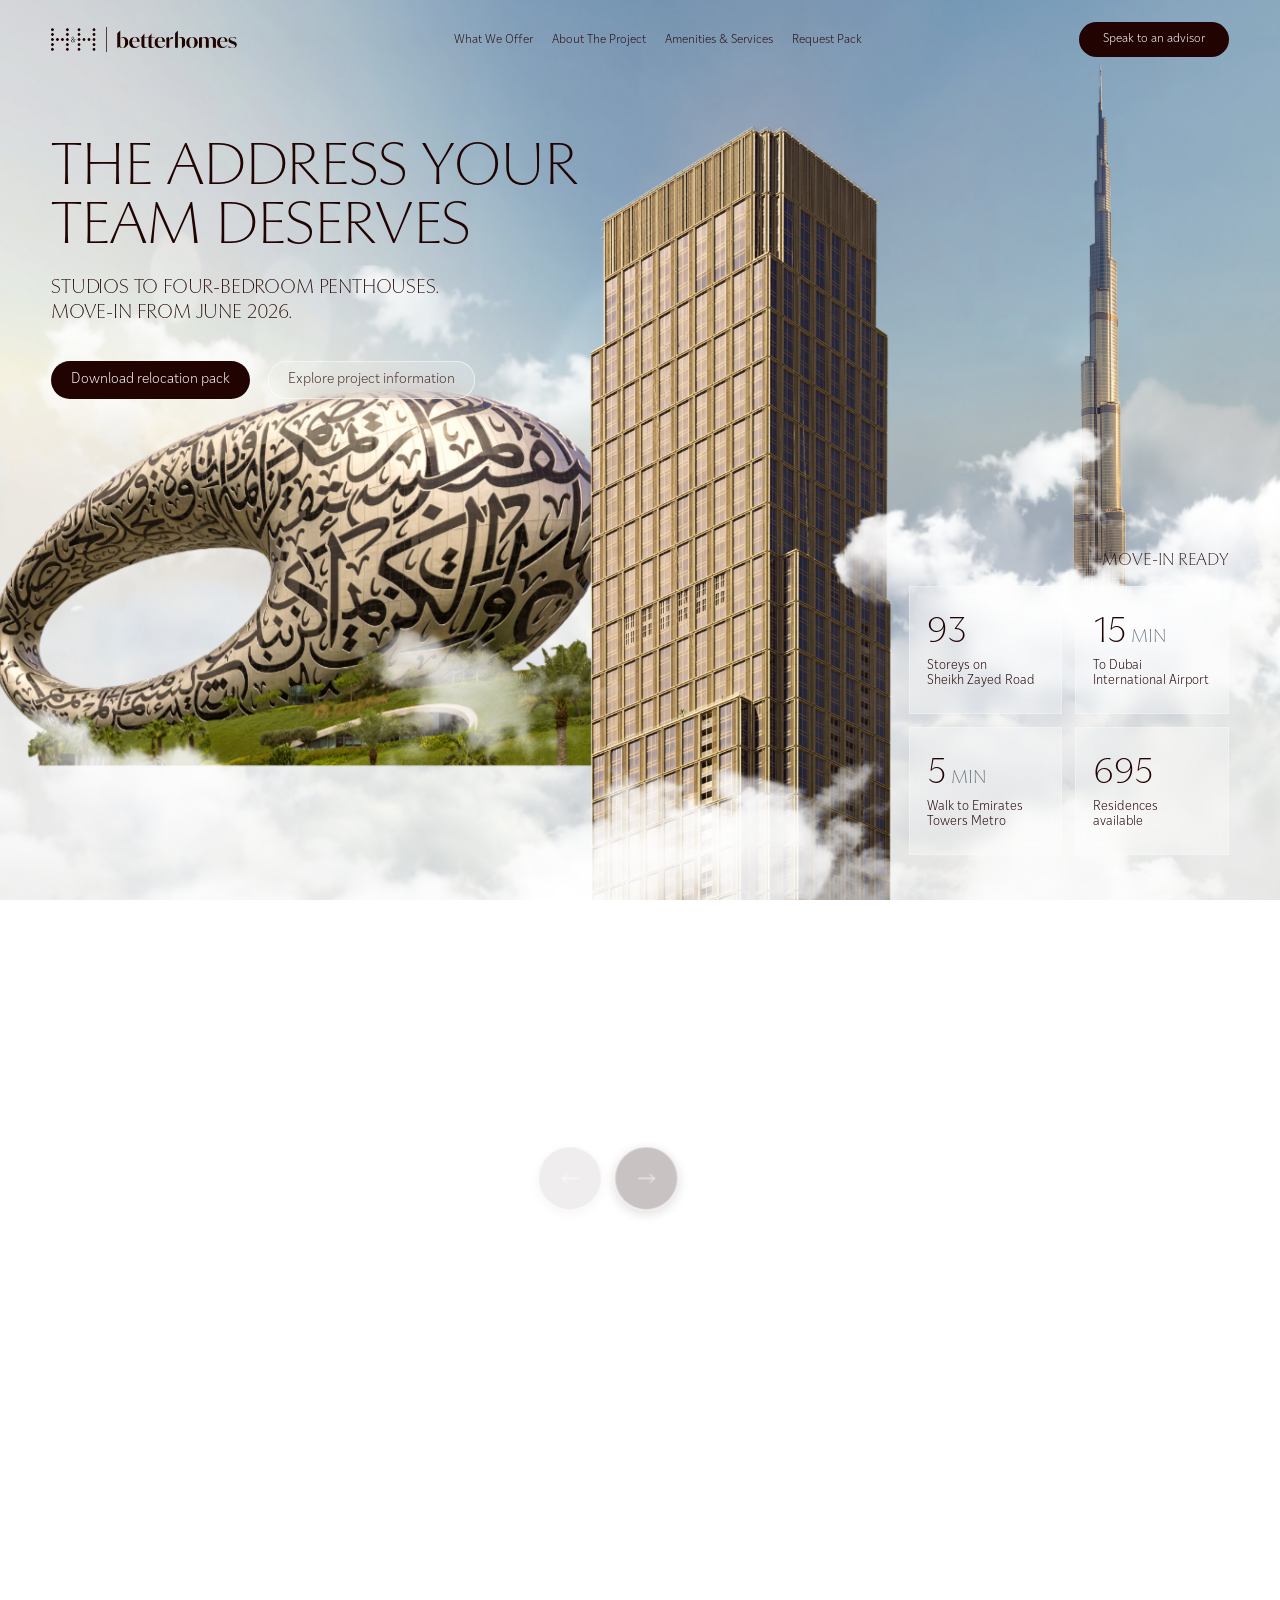
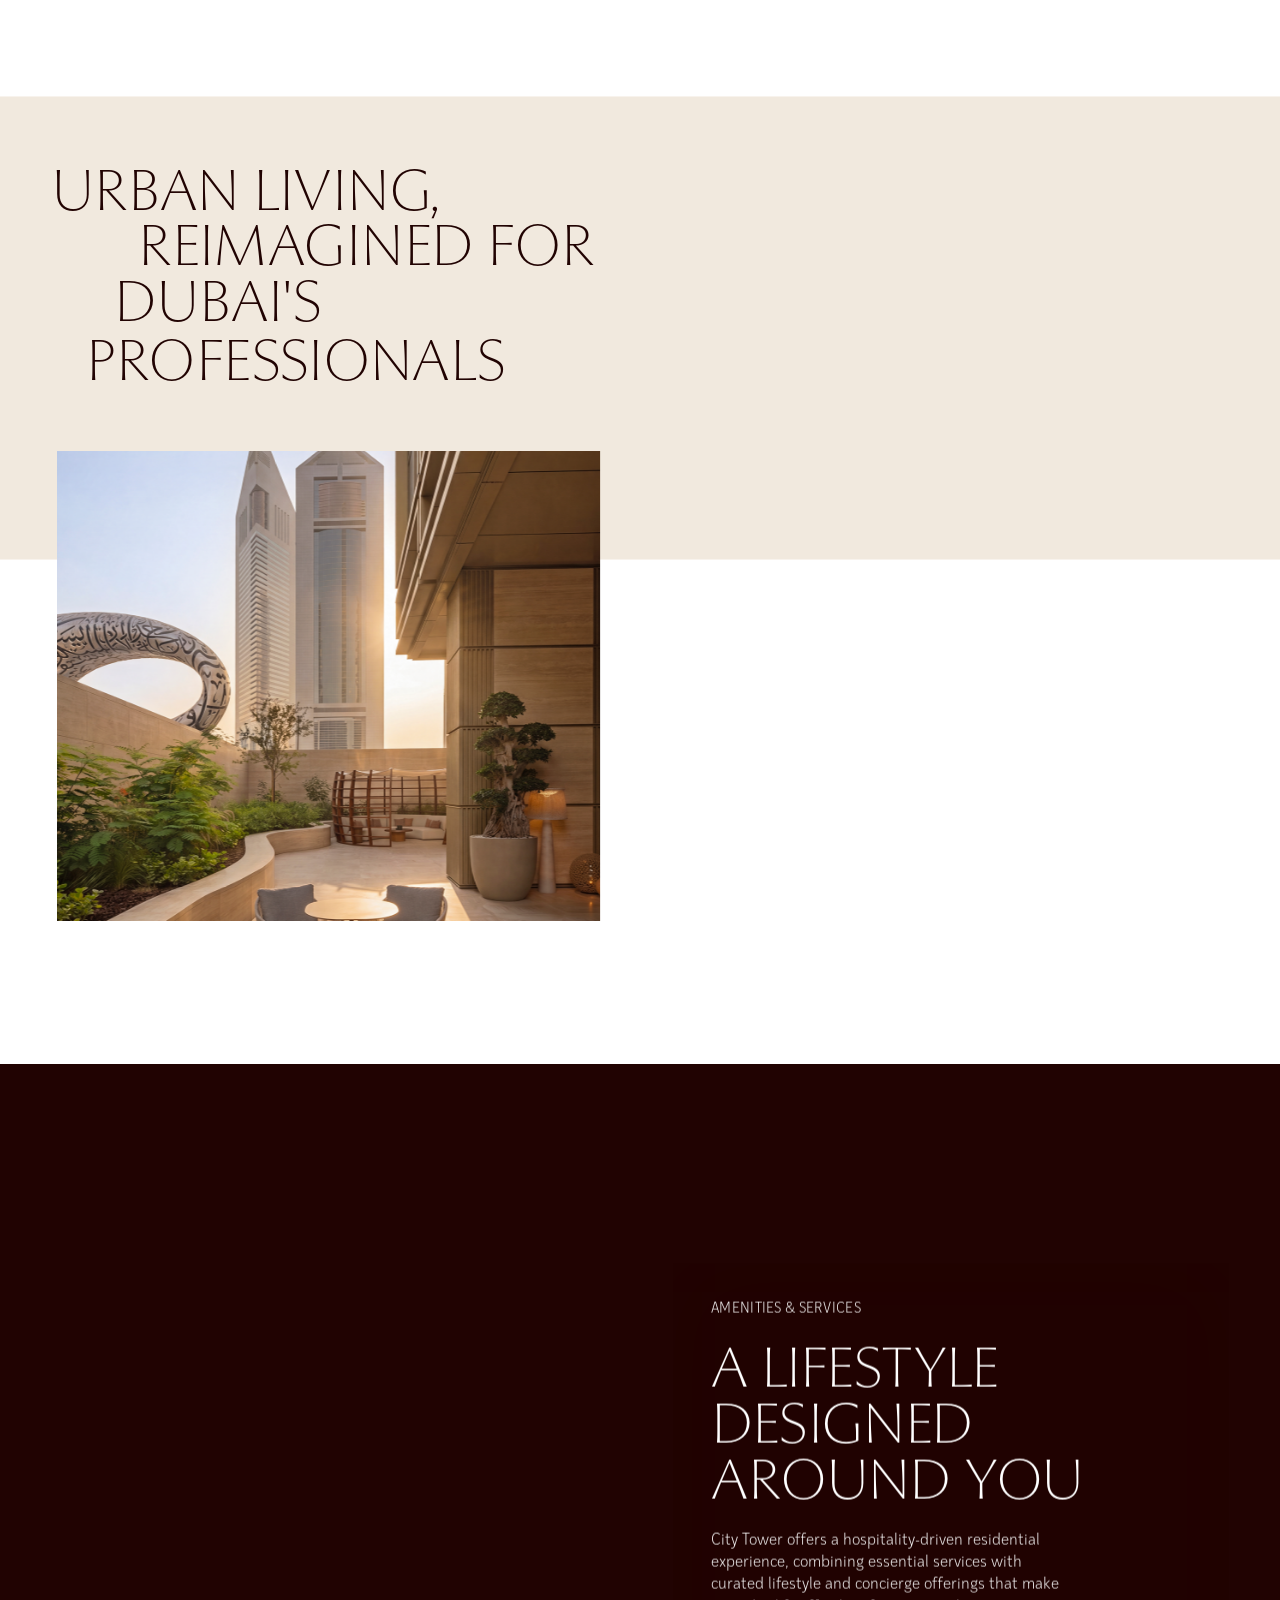
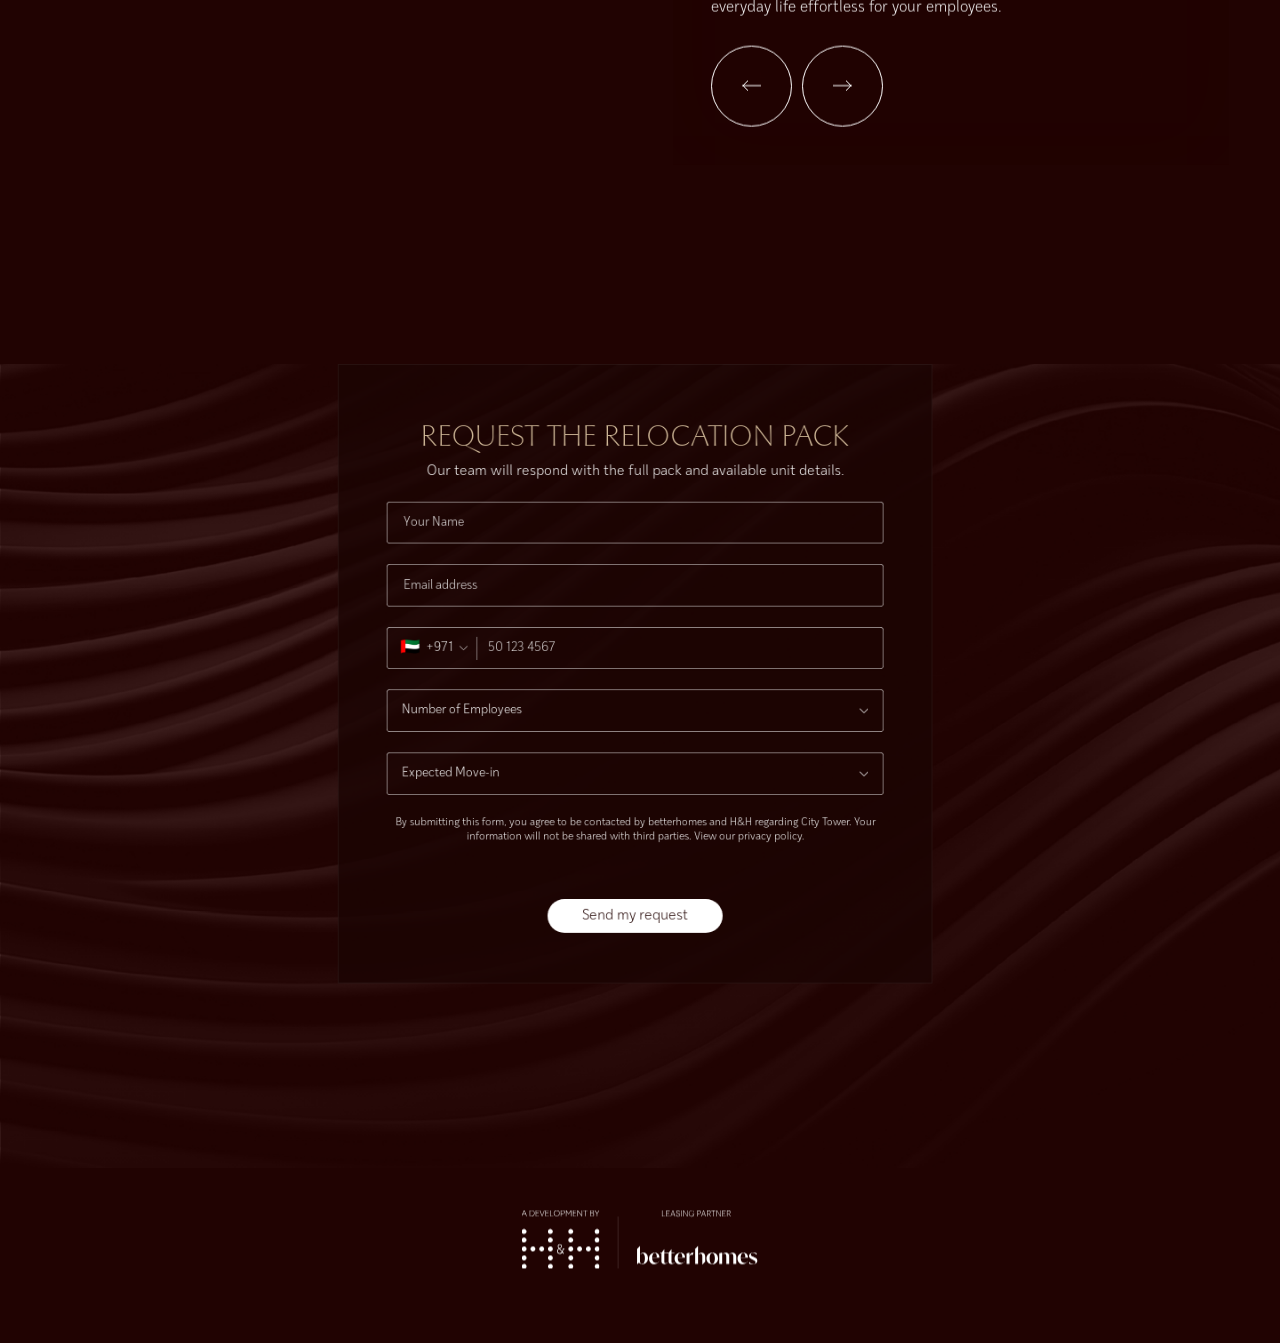
==== index.html @ 1ef10339 "Make lead form submission reliable (no-cors POST) + guaranteed thank-you The form worked locally but" ====
<!DOCTYPE html>
<html lang="en">
<head>
<meta charset="utf-8">
<meta name="viewport" content="width=device-width, initial-scale=1">
<title>City Tower — The Address Your Team Deserves | betterhomes</title>
<meta name="description" content="City Tower on Sheikh Zayed Road: studios to four-bedroom penthouses, move-in from June 2026. 93 storeys, 15 min to Dubai International Airport, 5 min walk to Emirates Towers Metro.">
<meta name="theme-color" content="#210302">
<link rel="icon" type="image/svg+xml" href="assets/logo-monogram.svg">
<link rel="apple-touch-icon" href="assets/betterhomes-logo.png">
<meta property="og:type" content="website">
<meta property="og:title" content="City Tower — The Address Your Team Deserves">
<meta property="og:description" content="Studios to four-bedroom penthouses on Sheikh Zayed Road. Move-in from June 2026.">
<meta property="og:image" content="assets/tower-a-new.png">
<meta name="twitter:card" content="summary_large_image">
<script>
/* Serve the runtime's React / ReactDOM / Babel from local vendored copies
   instead of unpkg.com, so the site is self-contained and never depends on a
   third-party CDN being reachable at load time. */
window.__resources = {
  "https://unpkg.com/react@18.3.1/umd/react.production.min.js": "vendor/react.production.min.js",
  "https://unpkg.com/react-dom@18.3.1/umd/react-dom.production.min.js": "vendor/react-dom.production.min.js",
  "https://unpkg.com/@babel/standalone@7.29.0/babel.min.js": "vendor/babel.min.js"
};
</script>
<script src="./support.js"></script>
</head>
<body>
<template id="__bundler_thumbnail" data-bg-color="#210302">
  <svg viewBox="0 0 1200 800" xmlns="http://www.w3.org/2000/svg">
    <rect width="1200" height="800" fill="#210302"/>
    <g transform="translate(600,360)" fill="none" stroke="#D4BD9C" stroke-width="10">
      <rect x="-120" y="-200" width="240" height="400" rx="6"/>
      <line x1="-120" y1="-120" x2="120" y2="-120"/>
      <line x1="-120" y1="-40" x2="120" y2="-40"/>
      <line x1="-120" y1="40" x2="120" y2="40"/>
      <line x1="-120" y1="120" x2="120" y2="120"/>
      <line x1="0" y1="-200" x2="0" y2="200"/>
    </g>
    <text x="600" y="640" text-anchor="middle" fill="#D4BD9C" font-family="Georgia, serif" font-size="58" letter-spacing="2">City Tower</text>
  </svg>
</template>
<x-dc>
<helmet>
<link rel="stylesheet" href="_ds/betterhomes-design-system-c80c9051-f518-4a8a-a48b-19d8fac363f9/colors_and_type.css">
<script src="image-slot.js"></script>
<style>
  @font-face { font-family: 'PP Museum'; src: url('assets/fonts/PPMuseum-Thin.otf') format('opentype'); font-weight: 100; font-style: normal; font-display: swap; }
  html, body { margin: 0; padding: 0; background: #ffffff; }
  /* Each section scales to fill the full viewport width — the fixed 1440px
     design frame stretches edge-to-edge on both sides (see fit()). */
  x-dc { display: block; }
  .cth-wrap { position: relative; width: 100%; height: 100vh; height: 100svh; min-height: 600px; overflow: hidden; background: #c4d2dc; }
  /* Pictorial scene: cover-fills the viewport — fit() sets translateX(-50%) scale(cover). */
  .cth-frame { position: absolute; left: 50%; top: 0; width: 1440px; height: 848px; transform-origin: center top; will-change: transform; }
  /* Viewport-anchored UI overlay — always fully visible at any window size. */
  .cth-ui { position: absolute; inset: 0; z-index: 5; pointer-events: none; }
  .cth-ui > * { pointer-events: auto; }
  .cth-ui .nav { position: absolute; top: 0; left: 0; width: 100%; box-sizing: border-box; padding: 22px clamp(20px,4vw,64px); display: flex; flex-direction: row; align-items: center; justify-content: space-between; gap: 24px; }
  .cth-ui .nav .nav-links { display: flex; flex-direction: row; align-items: center; gap: clamp(10px,1.5vw,24px); }
  .cth-copy { position: absolute; left: clamp(20px,4vw,64px); top: clamp(100px,15vh,150px); display: flex; flex-direction: column; max-width: min(600px,44vw); }
  .cth-copy .headline { position: relative; margin: 0; width: auto; font-family: 'PP Museum', var(--font-display); font-weight: 100; font-size: clamp(38px,4.6vw,64px); line-height: 1; letter-spacing: -0.01em; text-transform: uppercase; color: #210302; }
  .cth-copy .subhead { position: relative; margin: 22px 0 0; width: auto; max-width: 34ch; font-family: 'PP Museum', var(--font-display); font-weight: 400; font-size: clamp(15px,1.5vw,24px); line-height: 1.3; letter-spacing: -0.01em; text-transform: uppercase; color: #210302; }
  .cth-copy .cta-center { position: relative; margin-top: clamp(26px,4vh,44px); display: flex; flex-direction: row; align-items: center; gap: 18px; flex-wrap: wrap; }
  .cth-stats { position: absolute; right: clamp(20px,4vw,64px); bottom: clamp(24px,5vh,56px); display: flex; flex-direction: column; align-items: flex-end; gap: 18px; }
  .cth-stats .hero-stat-label { position: relative; left: auto; top: auto; width: auto; align-self: flex-end; text-align: right; font-family: 'PP Museum', var(--font-display); font-weight: 500; font-size: clamp(15px,1.3vw,20px); line-height: 1; color: #210302; }
  .cth-stats .hero-stats { position: relative; left: auto; top: auto; display: grid; grid-template-columns: repeat(2, clamp(128px,12vw,173px)); gap: clamp(10px,1vw,20px); z-index: 3; }
  .cth-stats .hero-stat { width: 100%; height: clamp(108px,10vw,136px); background: rgba(255,255,255,0.32); box-shadow: inset 0 0 0 1px rgba(255,255,255,0.26); display: flex; flex-direction: column; gap: 10px; padding: clamp(14px,1.4vw,22px); justify-content: center; align-items: flex-start; box-sizing: border-box; }
  .cth-stats .hero-stat .stat-num { font-family: 'PP Museum', var(--font-display); font-weight: 100; font-size: clamp(30px,2.8vw,40px); line-height: 1; color: #210302; }
  .cth-stats .hero-stat .stat-num small { font-size: 0.5em; }
  .cth-stats .hero-stat .stat-cap { font-family: var(--font-sans); font-weight: 300; font-size: clamp(12px,1vw,14px); line-height: 1.2; color: #210302; }
  /* Offer-card arrows — same circular style as the Amenities & Services slider. */
  .s10-cards-arrow { position: absolute; z-index: 5; border-radius: 50%; border: 1px solid rgba(255,255,255,0.9); background: rgba(33,3,2,0.24); backdrop-filter: blur(6px); display: flex; align-items: center; justify-content: center; cursor: pointer; padding: 0; box-shadow: 0 4px 14px rgba(0,0,0,0.14); transition: background .35s cubic-bezier(.22,1,.36,1), border-color .35s cubic-bezier(.22,1,.36,1), opacity .35s ease; }
  .s10-cards-arrow:hover { background: #210302; border-color: #210302; }
  .s10-cards-arrow svg { width: 19px; height: 12px; stroke: #ffffff; fill: none; stroke-width: 1; display: block; }
  /* On narrower screens the full horizontal menu would overflow — collapse the
     placeholder links, keeping the logo and primary CTA. */
  @media (max-width: 1100px) { .cth-ui .nav .nav-links { display: none; } }
  .cth-link { position: relative; font-family: var(--font-sans); font-weight: 400; font-size: 16px; line-height: 1.5; color: #210302; text-decoration: none; white-space: nowrap; opacity: 0.92; transition: opacity .25s cubic-bezier(.22,1,.36,1); }
  .cth-link:hover { opacity: 1; }
  .cth-btn { transition: opacity .25s cubic-bezier(.22,1,.36,1), transform .25s cubic-bezier(.22,1,.36,1); cursor: pointer; }
  .cth-btn:hover { opacity: .9; }
  .cth-btn:active { transform: scale(.98); }
  .headline-track { display: inline-flex; flex-wrap: nowrap; white-space: nowrap; will-change: transform; animation: cth-marquee 26s linear infinite; }
  @keyframes cth-marquee { from { transform: translateX(0); } to { transform: translateX(-50%); } }
  @media (prefers-reduced-motion: reduce) { .headline-track { animation: none; } }
  .s2-scroll { position: relative; width: 100%; background: #ffffff; }
  .s2-wrap { position: sticky; top: 0; width: 100%; overflow: hidden; background: #ffffff; }
  .s2-frame { position: absolute; top: 0; left: 0; width: 1440px; height: 788px; transform-origin: top left; }
  .s2-body span { will-change: opacity; }
  .s2-eyebrow { position: absolute; left: 64px; top: 119px; font-family: var(--font-sans); font-weight: 300; font-size: 14px; line-height: 1; letter-spacing: 0.04em; color: #210302; }
  .s2-h { position: absolute; font-family: 'PP Museum', var(--font-display); font-weight: 100; font-size: 64px; line-height: 64px; color: #210302; white-space: nowrap; }
  .s2-body { position: absolute; left: 64px; width: 445px; font-family: var(--font-sans); font-weight: 300; font-size: 16px; line-height: 1.5; color: #210302; }
  .s2-gallery { position: absolute; left: 843px; top: 0; width: 534px; will-change: transform; }
  .s2-shot { width: 534px; height: 357px; margin-bottom: 24px; background-size: cover; background-position: center; background-repeat: no-repeat; }
  .map-scroll { position: relative; width: 100%; background: #0d1b22; }
  .map-wrap { position: sticky; top: 0; width: 100%; overflow: hidden; background: #0d1b22; }
  .map-frame { position: absolute; top: 0; left: 0; width: 1440px; height: 848px; transform-origin: top left; }
  .map-zoom { position: absolute; inset: 0; transform-origin: 46% 52%; will-change: transform; background: url(assets/map3t.png) 50% 50% / cover no-repeat, #0d1b22; }
  .map-cloud { position: absolute; will-change: transform, opacity; background-repeat: no-repeat; background-size: cover; pointer-events: none; mix-blend-mode: hard-light; }
  .map-cloud-b { left: -620px; top: 520px; width: 1340px; height: 510px; background-image: url(assets/map-cloudb.png); }
  .map-cloud-t { left: 880px; top: -240px; width: 1274px; height: 716px; background-image: url(assets/cloud1b.png); }
  .map-pin { position: absolute; transform: translate(-50%,-50%) scale(var(--inv,1)); }
  .map-pin .pop { position: absolute; left: 0; top: 0; transform-origin: 0 0; transform: scale(0.6); opacity: 0; will-change: transform, opacity; }
  .map-pin .pinimg { position: absolute; left: -26px; top: -26px; width: 52px; height: 52px; display: block; }
  .map-pin .plabel { position: absolute; top: -19px; height: 38px; display: flex; align-items: center; white-space: nowrap; background: #fff; border-radius: 22px; padding: 0 16px; box-shadow: 0 4px 8px rgba(0,0,0,.18); }
  .map-pin .plabel img { height: 16px; display: block; }
  .map-pin.lbl-right .plabel { left: 22px; }
  .map-pin.lbl-left  .plabel { right: 22px; flex-direction: row-reverse; }
  .map-ctr { position: absolute; transform: translate(-50%,-50%) scale(var(--inv,1)); }
  .map-ctr .pop { position: absolute; left: 0; top: 0; transform-origin: 0 0; transform: scale(0.6); opacity: 0; will-change: transform, opacity; }
  .map-ctr .pinimg { position: absolute; left: -30px; top: -30px; width: 60px; height: 60px; display: block; }
  .map-ctr .plabel { position: absolute; top: -19px; left: 26px; height: 38px; display: flex; align-items: center; white-space: nowrap; background: #fff; border-radius: 22px; padding: 0 16px; box-shadow: 0 4px 8px rgba(0,0,0,.18); }
  .map-ctr .plabel img { height: 16px; display: block; }
  .map-head { position: absolute; left: 64px; top: 64px; z-index: 6; will-change: opacity, transform; }
  .map-head small { display: block; font-family: var(--font-sans); font-weight: 300; font-size: 13px; letter-spacing: 0.18em; text-transform: uppercase; color: rgba(255,255,255,0.75); margin-bottom: 14px; }
  .map-head h2 { margin: 0; font-family: 'PP Museum', var(--font-display); font-weight: 100; font-size: 56px; line-height: 1; color: #ffffff; }
  /* ---- Section 6: Space to live, work and grow ---- */
  .s6-scroll { position: relative; width: 100%; background: #ffffff; }
  .s6-frame { position: absolute; top: 0; left: 0; width: 1440px; height: 1450px; transform-origin: top left; }
  .s6-band { position: absolute; left: 0; top: 0; width: 1440px; height: 453px; background: var(--bh-mist, #EDE8E4); }
  .s6-fade { will-change: transform, opacity; }
  .s6-par { will-change: transform; }
  .s6-h1 { position: absolute; left: 64px; top: 88px; width: 720px; height: 192px; font-family: 'PP Museum', var(--font-display); font-weight: 100; font-size: 64px; line-height: 64px; letter-spacing: -0.01em; text-transform: uppercase; color: #210302; margin: 0; }
  .s6-h1 .ln { position: absolute; left: 0; top: 0; white-space: nowrap; }
  .s6-h1 .ln2 { left: 230px; top: 64px; }
  .s6-h1 .ln3 { left: 160px; top: 128px; }
  .s6-disc { position: absolute; left: 253px; top: 178px; width: 340px; height: 281px; background: url(assets/deco-disc.png) center / contain no-repeat; }
  .s6-photo { position: absolute; overflow: hidden; border-radius: 0; background: rgba(212,189,156,0.20); }
  .s6-photo image-slot { position: absolute; left: 0; top: -12%; width: 100%; height: 124%; display: block; }
  .s6-photo-l { left: 64px; top: 393px; width: 529px; height: 628px; }
  .s6-photo-r { left: 732px; top: 761px; width: 644px; height: 600px; }
  .s6-body { position: absolute; left: 193px; top: 1053px; width: 405px; font-family: var(--font-sans); font-weight: 300; font-size: 16px; line-height: 1.5; color: #210302; margin: 0; }
  .s6-intro { position: absolute; left: 732px; top: 227px; width: 430px; font-family: var(--font-sans); font-weight: 300; font-size: 16px; line-height: 1.5; color: #210302; margin: 0; }
  .s6-units-h { position: absolute; left: 732px; top: 348px; font-family: 'PP Museum', var(--font-display); font-weight: 100; font-size: 20px; letter-spacing: 0.04em; text-transform: uppercase; color: #210302; margin: 0; }
  .s6-table { position: absolute; left: 732px; top: 415px; width: 644px; display: flex; flex-direction: column; }
  .s6-row { display: flex; flex-direction: row; justify-content: space-between; align-items: center; padding: 18px 0; border-top: 1px solid rgba(33,3,2,0.18); font-family: var(--font-sans); font-size: 16px; color: #210302; }
  .s6-row:last-child { border-bottom: 1px solid rgba(33,3,2,0.18); }
  .s6-row .k { font-weight: 300; }
  .s6-row .v { font-weight: 400; }
  .s6-seal { position: absolute; left: 646px; top: 1166px; width: 149px; height: 149px; }
  .s6-seal .disc { position: absolute; inset: 0; border-radius: 50%; background: var(--bh-sand, #D4BD9C); box-shadow: 0 4px 4px rgba(0,0,0,0.06); }
  .s6-seal .ring { position: absolute; inset: 0; animation: s6-spin 26s linear infinite; }
  .s6-seal .ring svg { width: 100%; height: 100%; display: block; }
  .s6-seal .ring text { font-family: var(--font-sans); font-weight: 400; font-size: 8.2px; letter-spacing: 1.3px; fill: #210302; text-transform: uppercase; }
  .s6-seal .word { position: absolute; left: 50%; top: 50%; width: 69px; height: 30px; transform: translate(-50%,-50%); background: #210302; -webkit-mask: url(assets/city-tower-wordmark.svg) center / contain no-repeat; mask: url(assets/city-tower-wordmark.svg) center / contain no-repeat; }
  @keyframes s6-spin { from { transform: rotate(0); } to { transform: rotate(360deg); } }
  @media (prefers-reduced-motion: reduce) { .s6-seal .ring { animation: none; } }
  .s6-cube { position: absolute; left: 974px; top: 1195px; width: 269px; height: 255px; background: url(assets/deco-cube.png) center / contain no-repeat; }
  /* ---- Section 7: full-bleed residence band ---- */
  .s7-scroll { position: relative; width: 100%; background: #ffffff; }
  .s7-frame { position: absolute; top: 0; left: 0; width: 1440px; height: 1034px; transform-origin: top left; }
  .s7-band { position: absolute; left: 0; top: 122px; width: 1440px; height: 779px; overflow: hidden; }
  .s7-img { position: absolute; left: 0; top: 0; width: 100%; height: 100%; background: url(assets/s7-photo3t.png) center / cover no-repeat; }
  .s7-overlay { position: absolute; left: 0; top: 122px; width: 1440px; height: 779px; background: linear-gradient(123.314deg, rgba(0,0,0,0) -6.17%, rgba(0,0,0,0.05) 92.28%); backdrop-filter: blur(2px); pointer-events: none; }
  .s7-seal { top: 3px; }
  .s7-cube { position: absolute; left: 974px; top: 776px; width: 269px; height: 255px; background: url(assets/deco-cube.png) center / contain no-repeat; }
  /* ---- Section 10: What we offer your company ---- */
  .s10-scroll { position: relative; width: 100%; background: #ffffff; }
  .s10-frame { position: absolute; top: 0; left: 0; width: 1440px; height: 1600px; transform-origin: top left; }
  .s10-eyebrow { position: absolute; left: 64px; top: 64px; font-family: var(--font-sans); font-weight: 500; font-size: 13px; letter-spacing: 0.14em; text-transform: uppercase; color: #210302; }
  .s10-h1 { position: absolute; left: 64px; top: 94px; width: 900px; font-family: 'PP Museum', var(--font-display); font-weight: 100; font-size: 64px; line-height: 64px; letter-spacing: -0.01em; text-transform: uppercase; color: #210302; margin: 0; }
  .s10-h1 .l2 { display: block; padding-left: 150px; }
  .s10-body { position: absolute; left: 64px; top: 292px; width: 440px; font-family: var(--font-sans); font-weight: 300; font-size: 16px; line-height: 1.5; color: #210302; margin: 0; }
  .s10-corp-row { position: absolute; left: 64px; top: 404px; width: 728px; display: flex; flex-direction: row; flex-wrap: wrap; gap: 16px; }
  .s10-corp-card { position: relative; width: 232px; height: 362px; flex-shrink: 0; overflow: hidden; background: rgba(212,189,156,0.2); }
  .s10-corp-card img { position: absolute; inset: 0; width: 100%; height: 100%; object-fit: cover; display: block; }
  .s10-corp-panel { position: absolute; left: 0; right: 0; bottom: 0; background: rgba(33,3,2,0.28); backdrop-filter: blur(24px); box-sizing: border-box; padding: 16px; display: flex; flex-direction: column; gap: 8px; }
  .s10-corp-num { font-family: 'PP Museum', var(--font-display); font-weight: 300; font-size: 28px; line-height: 1; color: #D4BD9C; margin: 0; }
  .s10-corp-title { font-family: var(--font-sans); font-weight: 600; font-size: 14px; letter-spacing: 0.01em; text-transform: uppercase; color: #ffffff; line-height: 1.25; margin: 0; }
  .s10-corp-desc { font-family: var(--font-sans); font-weight: 300; font-size: 12px; line-height: 1.4; color: rgba(255,255,255,0.85); margin: 0; }
  .s10-offer { position: absolute; left: 792px; top: 64px; width: 580px; height: 1041px; overflow: hidden; background: #210302; box-sizing: border-box; padding: 40px; display: flex; flex-direction: column; gap: 16px; }
  .s10-offer-eyebrow { font-family: var(--font-sans); font-weight: 500; font-size: 14px; letter-spacing: 0.06em; text-transform: uppercase; color: #D4BD9C; margin: 0; }
  .s10-offer-h2 { font-family: 'PP Museum', var(--font-display); font-weight: 100; font-size: 32px; line-height: 36px; color: #ffffff; margin: 0; max-width: 460px; }
  .s10-offer-p { font-family: var(--font-sans); font-weight: 300; font-size: 16px; line-height: 1.5; color: rgba(255,255,255,0.9); margin: 0; max-width: 460px; }
  .s10-gold { background: #D4BD9C; border-radius: 11px; padding: 22px; display: flex; flex-direction: column; align-items: center; justify-content: center; gap: 8px; text-align: center; }
  .s10-gold .lbl { font-family: var(--font-sans); font-weight: 500; font-size: 14px; letter-spacing: 0.06em; text-transform: uppercase; color: #210302; margin: 0; }
  .s10-gold .big { font-family: 'PP Museum', var(--font-display); font-weight: 100; font-size: 32px; line-height: 36px; color: #210302; margin: 0; }
  .s10-gold .desc { font-family: var(--font-sans); font-weight: 400; font-size: 14px; color: #210302; margin: 0; }
  .s10-features { display: grid; grid-template-columns: minmax(0,1fr) minmax(0,1fr); gap: 14px; }
  .s10-feature { display: flex; flex-direction: row; align-items: flex-start; gap: 10px; min-width: 0; }
  .s10-feature .dot { flex-shrink: 0; width: 26px; height: 26px; border-radius: 50%; border: 1px solid #D4BD9C; display: flex; align-items: center; justify-content: center; margin-top: 1px; }
  .s10-feature .dot svg { width: 11px; height: 8px; }
  .s10-feature p { font-family: var(--font-sans); font-weight: 300; font-size: 14px; line-height: 1.4; color: rgba(255,255,255,0.92); margin: 0; }
  .s10-cta { align-self: flex-start; margin-top: 4px; border-radius: 33px; background: #ffffff; padding: 12px 24px; font-family: var(--font-sans); font-weight: 400; font-size: 16px; color: #210302; cursor: pointer; transition: opacity .25s cubic-bezier(.22,1,.36,1), transform .25s cubic-bezier(.22,1,.36,1); }
  .s10-cta:hover { opacity: .88; }
  .s10-cta:active { transform: scale(.98); }
  .s10-hl-toggle { position: absolute; left: 64px; display: flex; align-items: center; gap: 8px; background: none; border: none; padding: 0; cursor: pointer; font-family: var(--font-sans); font-weight: 400; font-size: 13px; letter-spacing: 0.06em; text-transform: uppercase; color: rgba(33,3,2,0.55); transition: color .25s ease; }
  .s10-hl-toggle:hover { color: #210302; }
  .s10-hl-toggle svg { width: 12px; height: 12px; transition: transform .25s ease; }
  .s10-hl-toggle.is-hidden svg { transform: rotate(-90deg); }
  .s10-hl-row { position: absolute; left: 64px; width: 1312px; display: flex; flex-direction: row; gap: 24px; overflow: hidden; transition: opacity .35s cubic-bezier(.22,1,.36,1), max-height .35s cubic-bezier(.22,1,.36,1), margin-top .35s cubic-bezier(.22,1,.36,1); }
  .s10-hl-card { position: relative; width: 243px; height: 362px; flex-shrink: 0; overflow: hidden; background: rgba(212,189,156,0.2); }
  .s10-hl-card img { position: absolute; inset: 0; width: 100%; height: 100%; object-fit: cover; display: block; }
  .s10-hl-panel { position: absolute; left: 0; right: 0; bottom: 0; background: rgba(33,3,2,0.28); backdrop-filter: blur(24px); box-sizing: border-box; padding: 16px; display: flex; flex-direction: column; gap: 6px; }
  .s10-hl-num { font-family: 'PP Museum', var(--font-display); font-weight: 300; font-size: 28px; line-height: 1; color: #D4BD9C; margin: 0; }
  .s10-hl-title { font-family: var(--font-sans); font-weight: 600; font-size: 14px; letter-spacing: 0.01em; text-transform: uppercase; color: #ffffff; line-height: 1.25; margin: 0; }
  .s10-hl-desc { font-family: var(--font-sans); font-weight: 300; font-size: 12px; line-height: 1.4; color: rgba(255,255,255,0.85); margin: 0; }
  .s10-elig { display: grid; grid-template-columns: minmax(0,1fr) minmax(0,1fr); gap: 12px; margin-top: 4px; }
  .s10-elig-card { background: rgba(255,255,255,0.01); backdrop-filter: blur(11px); box-shadow: inset 0 0 0 0.5px rgba(255,255,255,0.11); display: flex; flex-direction: column; gap: 11px; padding: 22px; align-items: flex-start; box-sizing: border-box; }
  .s10-elig-icon { width: 22px; height: auto; display: block; }
  .s10-elig-bars { display: flex; flex-direction: row; align-items: flex-end; gap: 2.2px; height: 20px; }
  .s10-elig-bars span { display: block; width: 1.4px; height: 100%; background: #ffffff; box-shadow: inset 0 0 0 0.35px #ffffff, 0 0 0 0.35px #ffffff; }
  .s10-elig-card p { font-family: var(--font-sans); font-weight: 300; font-size: 14px; line-height: 1; color: #ffffff; margin: 0; }
  .s10-hint { position: absolute; left: 64px; top: 1135px; font-family: var(--font-sans); font-weight: 300; font-size: 12px; letter-spacing: 0.1em; text-transform: uppercase; color: rgba(33,3,2,0.45); display: flex; align-items: center; gap: 8px; }
  .s10-hint svg { width: 26px; height: 10px; }
  .s10-track { position: absolute; left: 0; top: 1175px; width: 1440px; height: 500px; overflow-x: auto; overflow-y: hidden; -webkit-overflow-scrolling: touch; scrollbar-width: none; cursor: grab; scroll-snap-type: x proximity; }
  .s10-track::-webkit-scrollbar { display: none; }
  .s10-track.dragging { cursor: grabbing; scroll-snap-type: none; }
  .s10-row { display: flex; flex-direction: row; align-items: flex-start; gap: 28px; padding: 0 64px; width: max-content; }
  .s10-card { position: relative; width: 440px; height: 500px; flex-shrink: 0; overflow: hidden; background: rgba(212,189,156,0.2); scroll-snap-align: start; }
  .s10-card img { position: absolute; inset: 0; width: 100%; height: 100%; object-fit: cover; display: block; }
  .s10-card-panel { position: absolute; left: 0; right: 0; bottom: 0; background: rgba(33,3,2,0.28); backdrop-filter: blur(28px); box-sizing: border-box; padding: 26px 26px 28px; display: flex; flex-direction: column; gap: 10px; }
  .s10-card-num { font-family: 'PP Museum', var(--font-display); font-weight: 300; font-size: 40px; line-height: 1; color: #D4BD9C; margin: 0; }
  .s10-card-title { font-family: var(--font-sans); font-weight: 600; font-size: 18px; letter-spacing: 0.01em; text-transform: uppercase; color: #ffffff; line-height: 1.25; margin: 0; }
  .s10-card-desc { font-family: var(--font-sans); font-weight: 300; font-size: 14px; line-height: 1.4; color: rgba(255,255,255,0.85); margin: 0; }
  /* ---- Section 8b: Amenities & Services slider ---- */
  .s8b-scroll { position: relative; width: 100%; height: 100vh; height: 100svh; min-height: 560px; overflow: hidden; background: #210302; }
  /* Amenities scene: photo slides cover-fill the viewport (fit() sets translate(-50%,-50%) scale(cover)). */
  .s8b-frame { position: absolute; left: 50%; top: 50%; width: 1440px; height: 800px; transform-origin: center center; overflow: hidden; background: #210302; }
  /* Panel + copy sit in a viewport-anchored overlay so they stay native size and fully visible. */
  .s8b-ui { position: absolute; inset: 0; z-index: 3; pointer-events: none; }
  .s8b-ui > * { pointer-events: auto; }
  .s8b-slide { position: absolute; inset: 0; opacity: 1; clip-path: inset(0 100% 0 0); transition: clip-path 1s cubic-bezier(.65,0,.35,1); background-size: cover; background-position: center; background-repeat: no-repeat; z-index: 1; }
  .s8b-slide.active { clip-path: inset(0 0 0 0); z-index: 2; }
  .s8b-slide.was-active { clip-path: inset(0 0 0 0); z-index: 1; }
  .s8b-slide::after { content: ''; position: absolute; inset: 0; background: linear-gradient(0deg, rgba(33,3,2,0.35), rgba(33,3,2,0.35)); }
  .s8b-panel { position: absolute; right: clamp(16px,4vw,64px); top: 50%; transform: translateY(-50%); width: min(556px,48vw); box-sizing: border-box; padding: clamp(28px,3vw,40px); background: rgba(33,3,2,0.25); backdrop-filter: blur(44px); display: flex; flex-direction: column; align-items: flex-start; }
  .s8b-content { position: static; display: flex; flex-direction: column; align-items: flex-start; width: 100%; }
  .s8b-eyebrow { position: static; width: auto; height: auto; font-family: var(--font-sans); font-weight: 300; font-size: 14px; line-height: 1; color: #ffffff; margin: 0 0 22px; letter-spacing: 0.02em; text-transform: uppercase; }
  .s8b-heading { position: static; width: auto; height: auto; margin: 0; font-family: 'PP Museum', var(--font-display); font-weight: 100; font-size: clamp(38px,4.4vw,64px); line-height: 1; text-transform: uppercase; color: #ffffff; transition: opacity .5s ease, transform .5s cubic-bezier(.22,1,.36,1); }
  .s8b-body { position: static; width: auto; max-width: 360px; margin: 22px 0 0; font-family: var(--font-sans); font-weight: 300; font-size: clamp(15px,1.2vw,16px); line-height: 1.45; color: #ffffff; transition: opacity .5s ease, transform .5s cubic-bezier(.22,1,.36,1); }
  .s8b-nav { position: static; margin: clamp(24px,3vh,34px) 0 0; display: flex; flex-direction: row; gap: 10px; }
  .s8b-arrow { width: 81px; height: 81px; border-radius: 50%; border: 1px solid #ffffff; background: transparent; display: flex; align-items: center; justify-content: center; cursor: pointer; transition: background .35s cubic-bezier(.22,1,.36,1), border-color .35s cubic-bezier(.22,1,.36,1), opacity .35s cubic-bezier(.22,1,.36,1); }
  .s8b-arrow:hover { background: #210302; border-color: #210302; opacity: 1; }
  .s8b-arrow svg { width: 19px; height: 12px; stroke: #ffffff; fill: none; stroke-width: 1; }
  .s10-card-desc { font-family: var(--font-sans); font-weight: 300; font-size: 14px; line-height: 1.4; color: rgba(255,255,255,0.85); margin: 0; }
  /* ---- Section 9: Backed by experience, designed for living ---- */
  .s9-scroll { position: relative; width: 100%; background: #210302; }
  .s9-frame { position: absolute; top: 0; left: 0; width: 1440px; height: 1101px; transform-origin: top left; overflow: hidden; background: #210302; }
  .s9-bg { position: absolute; left: -40px; top: -40px; width: 1520px; height: 1181px; background: url(assets/s9-bg-wave.png) center / cover no-repeat; }
  .s9-scrim { position: absolute; inset: 0; background: linear-gradient(180deg, rgba(33,3,2,0.55) 0%, rgba(33,3,2,0.25) 32%, rgba(33,3,2,0.45) 70%, rgba(33,3,2,0.92) 100%); }
  .s9-head { position: absolute; left: 163px; top: 84px; }
  .s9-head .ln { display: block; font-family: 'PP Museum', var(--font-display); font-weight: 100; font-size: 64px; line-height: 70px; color: #D4BD9C; }
  .s9-head .ln2 { padding-left: 150px; }
  .s9-head .ln3 { padding-left: 0; }
  .s9-head .ln4 { padding-left: 250px; }
  .s9-photo-l { position: absolute; left: 64px; top: 241px; width: 318px; height: 398px; overflow: hidden; background: url(assets/s9-photo-l2.png) center / cover no-repeat; }
  .s9-photo-r { position: absolute; left: 732px; top: 366px; width: 644px; height: 430px; overflow: hidden; background: url(assets/s9-photo-r2.png) center / cover no-repeat; }
  .s9-body { position: absolute; left: 163px; top: 683px; width: 420px; display: flex; flex-direction: column; gap: 18px; }
  .s9-body p { margin: 0; font-family: var(--font-sans); font-weight: 300; font-size: 16px; line-height: 1.45; color: #ffffff; }
  .s9-right { position: absolute; left: 732px; top: 241px; width: 416px; display: flex; flex-direction: column; gap: 13px; }
  .s9-right p { margin: 0; font-family: var(--font-sans); font-weight: 300; font-size: 16px; line-height: 1.45; color: #ffffff; }
  .s9-cube { position: absolute; left: 992px; top: 720px; width: 221px; height: 210px; background: url(assets/deco-cube.png) center / contain no-repeat; }
  .s9-form { position: absolute; left: 386px; top: 202px; width: 669px; height: 697px; box-sizing: border-box; background: rgba(28,4,3,0.82); box-shadow: inset 0 0 0 1px rgba(255,255,255,0.06); display: flex; flex-direction: column; gap: 23px; padding: 55px; justify-content: center; align-items: center; z-index: 5; }
  .s9-form-head { display: flex; flex-direction: column; gap: 11px; align-items: center; align-self: stretch; }
  .s9-form-title { font-family: 'PP Museum', var(--font-display); font-weight: 100; font-size: 32px; text-align: center; color: #D4BD9C; margin: 0; }
  .s9-form-sub { font-family: var(--font-sans); font-weight: 300; font-size: 16px; text-align: center; line-height: 1.3; color: #ffffff; margin: 0; align-self: stretch; }
  .s9-input { position: relative; align-self: stretch; height: 47.59px; border-radius: 4px; box-shadow: inset 0 0 0 0.5px #ffffff, 0px 1px 2px rgba(0,0,0,0.05); background: transparent; }
  .s9-input input, .s9-input select { position: absolute; left: 17px; top: 0; width: calc(100% - 34px); height: 100%; background: transparent; border: none; outline: none; font-family: var(--font-sans-ui, Poppins, var(--font-sans)); font-weight: 300; font-size: 14px; color: #ffffff; }
  .s9-input input::placeholder { color: rgba(255,255,255,0.9); }
  .s9-input select { appearance: none; color: #ffffff; }
  .s9-input select option { color: #210302; }
  .s9-input .chev { position: absolute; right: 17px; top: 50%; width: 10px; height: 6px; transform: translateY(-50%); pointer-events: none; }
  .s9-form-disclaimer { font-family: var(--font-sans); font-weight: 400; font-size: 12px; text-align: center; line-height: 1.4; color: #ffffff; margin: 0; }
  .s9-form-submit { width: 197px; height: 38px; border-radius: 55px; background: #ffffff; border: none; cursor: pointer; font-family: var(--font-sans); font-weight: 400; font-size: 16px; color: #210302; transition: opacity .25s ease; }
  .s9-form-submit:hover { opacity: .88; }
  .hero-stat { transition: background .35s cubic-bezier(.22,1,.36,1), box-shadow .35s cubic-bezier(.22,1,.36,1); backdrop-filter: blur(8px); }
  .hero-stat:hover { background: rgba(255,255,255,1) !important; }
  .s9-bar { position: absolute; left: 0; top: 905px; width: 1440px; height: 196px; background: #210302; }
  .s9-footer { position: absolute; left: 0; top: 952px; width: 1440px; display: flex; flex-direction: row; align-items: center; justify-content: center; }
  .s9-footer-img { width: 620px; height: auto; display: block; }
  .s9-fcol { display: flex; flex-direction: column; align-items: center; gap: 12px; }
  .s9-flabel { font-family: var(--font-sans); font-weight: 300; font-size: 11px; letter-spacing: 0.14em; text-transform: uppercase; color: rgba(255,255,255,0.7); }
  .s9-hh { font-family: var(--font-sans); font-weight: 600; font-size: 26px; letter-spacing: 0.04em; color: #ffffff; line-height: 1; }
  .s9-bh { font-family: var(--font-display); font-weight: 300; font-size: 26px; letter-spacing: -0.015em; color: #ffffff; line-height: 1; }
  .s9-fdiv { width: 1px; height: 48px; background: rgba(255,255,255,0.35); }

  /* ---- Mobile hero (Figma: op3 hero section mobile, 400×666) ---- */
  .m-hero-wrap { display: none; position: relative; width: 100%; overflow: hidden; background: #ffffff; }
  .m-hero-frame { position: absolute; top: 0; left: 0; width: 400px; height: 666px; transform-origin: top left; overflow: hidden; background: #ffffff; }
  .m-hero-bg { position: absolute; left: 0; top: 0; width: 400px; height: 666px; background: url(assets/m-hero-bg-s.png) center / cover no-repeat; transform: scaleX(-1); }
  .m-hero-burj { position: absolute; left: 333px; top: 302px; width: 99px; height: 248px; background: url(assets/m-hero-burj-s.png) 41.35% 0% / 1003.922% 225.468% no-repeat; transform: scaleX(-1); box-shadow: 0 4px 4px rgba(0,0,0,.25); }
  .m-hero-stage { position: absolute; left: 89px; top: 104px; width: 223px; height: 562px; }
  .m-hero-stage img { position: absolute; inset: 0; width: 100%; height: 100%; object-fit: cover; }
  .m-hero-stage .haze { mix-blend-mode: hard-light; }
  .m-hero-wrapcloud { position: absolute; left: 281px; top: 472px; width: 275px; height: 154px; mix-blend-mode: hard-light; background: url(assets/m-hero-d8a3-s.png) center / cover no-repeat; transform: scaleX(-1); }
  .m-hero-headline { position: absolute; left: 16px; top: 100px; width: 336px; font-family: 'PP Museum', var(--font-display); font-weight: 100; font-size: 36px; line-height: 36px; color: #210302; margin: 0; }
  .m-hero-sub { position: absolute; left: 16px; top: 188px; width: 273px; font-family: var(--font-sans); font-weight: 300; font-size: 14px; line-height: 1.15; color: #210302; margin: 0; }
  .m-hero-topbar { position: absolute; left: 16px; top: 24px; width: 368px; display: flex; flex-direction: row; align-items: center; justify-content: space-between; z-index: 5; }
  .m-hero-logo { height: 18px; width: auto; display: block; }
  .m-hero-menu { width: 81px; height: 31px; border-radius: 22px; background: #210302; backdrop-filter: blur(11px); display: flex; flex-direction: row; align-items: center; justify-content: center; gap: 8px; cursor: pointer; }
  .m-hero-menu span { font-family: var(--font-sans); font-weight: 300; font-size: 12px; color: #ffffff; }
  .m-hero-menu .bars { display: flex; flex-direction: column; gap: 3px; width: 14px; }
  .m-hero-menu .bars i { display: block; height: 1.3px; background: #ffffff; border-radius: 1px; }
  .m-hero-ctas { position: absolute; left: 17px; top: 231px; width: 207px; display: flex; flex-direction: column; gap: 13px; z-index: 4; }
  .m-hero-cta { width: 207px; height: 35px; border-radius: 33px; display: flex; align-items: center; justify-content: center; box-sizing: border-box; }
  .m-hero-cta.primary { background: #210302; backdrop-filter: blur(11px); }
  .m-hero-cta.primary span { color: #ffffff; }
  .m-hero-cta.secondary { background: rgba(255,255,255,0.15); backdrop-filter: blur(11px); box-shadow: inset 0 0 0 0.5px #ffffff; }
  .m-hero-cta.secondary span { color: #482E2A; }
  .m-hero-cta span { font-family: var(--font-sans); font-weight: 400; font-size: 14px; text-align: center; }
  .m-hero-ready { position: absolute; left: 17px; top: 346px; font-family: 'PP Museum', var(--font-display); font-weight: 300; font-size: 16px; color: #210302; margin: 0; z-index: 4; }
  .m-hero-stats { position: absolute; left: 17px; top: 383px; display: flex; flex-direction: row; gap: 7px; z-index: 4; }
  .m-hero-stat { width: 135px; height: 89px; background: rgba(255,255,255,0.22); backdrop-filter: blur(8px); box-shadow: inset 0 0 0 1px rgba(255,255,255,0.26); display: flex; flex-direction: column; justify-content: center; align-items: flex-start; padding: 11px; box-sizing: border-box; }
  .m-hero-stat .num { font-family: 'PP Museum', var(--font-display); font-weight: 100; font-size: 24px; line-height: 1; color: #210302; }
  .m-hero-stat .lbl { font-family: var(--font-sans); font-weight: 300; font-size: 12px; line-height: 1.2; color: #210302; margin-top: 6px; }
  .m-hero-pin { position: absolute; left: 364px; top: 401px; width: 25px; height: 25px; background: url(assets/m-hero-pin.png) center / cover no-repeat; z-index: 4; }
  @media (max-width: 767px) { .cth-wrap { display: none; } .m-hero-wrap { display: block; } }

  /* ---- Mobile section 2: What we offer your company (Figma 400×1704) ---- */
  .m-s10-wrap { display: none; position: relative; width: 100%; overflow: hidden; background: #ffffff; }
  .m-s10-frame { position: absolute; top: 0; left: 0; width: 400px; height: 1704px; transform-origin: top left; }
  .m-s10-eyebrow { position: absolute; left: 16px; top: 71px; width: 179px; font-family: var(--font-sans); font-weight: 300; font-size: 14px; color: #210302; }
  .m-s10-h1 { position: absolute; left: 16px; top: 40px; margin: 0; font-family: 'PP Museum', var(--font-display); font-weight: 100; font-size: 32px; line-height: 1.15; color: #210302; }
  .m-s10-body { position: absolute; left: 16px; top: 151px; width: 368px; font-family: var(--font-sans); font-weight: 300; font-size: 14px; line-height: 1.3; color: #210302; }
  .m-s10-divider { position: absolute; left: 16px; top: 235px; width: 368px; height: 0.5px; background: rgba(33,3,2,0.5); }
  .m-s10-cards { position: absolute; left: 16px; top: 259px; width: 368px; height: 461px; display: flex; gap: 24px; overflow-x: auto; scroll-snap-type: x mandatory; -webkit-overflow-scrolling: touch; }
  .m-s10-cards::-webkit-scrollbar { display: none; }
  .m-s10-card { position: relative; flex: 0 0 310px; width: 310px; height: 461px; border-radius: 4px; overflow: hidden; scroll-snap-align: start; background-size: cover; background-position: center; }
  .m-s10-card-panel { position: absolute; left: 17px; bottom: 17px; width: 269px; background: rgba(33,3,2,0.06); backdrop-filter: blur(44px); padding: 17px; box-sizing: border-box; display: flex; flex-direction: column; gap: 11px; }
  .m-s10-card-num { margin: 0; font-family: var(--font-sans); font-weight: 500; font-size: 14px; color: #ffffff; }
  .m-s10-card-title { margin: 0; font-family: 'PP Museum', var(--font-display); font-weight: 500; font-size: 16px; line-height: 1.2; color: #ffffff; text-transform: uppercase; }
  .m-s10-card-desc { margin: 0; font-family: var(--font-sans); font-weight: 300; font-size: 14px; line-height: 1.2; color: #ffffff; }
  .m-s10-offer { position: absolute; left: 16px; top: 744px; width: 368px; height: 940px; border-radius: 4px; overflow: hidden; background: url(assets/m2-offerbg-s.jpg) 35% 40% / cover no-repeat; }
  .m-s10-offer-scrim { position: absolute; inset: 0; background: linear-gradient(174deg, rgb(33,3,2) 0.4%, rgba(33,3,2,0) 60%); }
  .m-s10-offer-body { position: absolute; left: 16px; top: 31px; width: 337px; display: flex; flex-direction: column; gap: 25px; }
  .m-s10-offer-eyebrow { margin: 0; font-family: var(--font-sans); font-weight: 500; font-size: 12px; letter-spacing: 0.02em; color: #D4BD9C; text-transform: uppercase; }
  .m-s10-offer-h2 { margin: 8px 0 0; font-family: 'PP Museum', var(--font-display); font-weight: 100; font-size: 24px; line-height: 1.35; color: #ffffff; text-transform: uppercase; }
  .m-s10-offer-p { margin: 12px 0 0; font-family: var(--font-sans); font-weight: 300; font-size: 14px; line-height: 1.3; color: #ffffff; }
  .m-s10-gold { border-radius: 11px; background: #D4BD9C; backdrop-filter: blur(33px); padding: 15px; display: flex; flex-direction: column; gap: 6px; box-sizing: border-box; }
  .m-s10-gold .lbl { margin: 0; font-family: var(--font-sans); font-weight: 500; font-size: 12px; color: #482E2A; text-transform: uppercase; }
  .m-s10-gold .big { margin: 0; font-family: 'PP Museum', var(--font-display); font-weight: 500; font-size: 22px; color: #210302; text-transform: uppercase; }
  .m-s10-gold .desc { margin: 0; font-family: var(--font-sans); font-weight: 400; font-size: 13px; color: #482E2A; }
  .m-s10-elig { display: flex; flex-direction: column; gap: 11px; }
  .m-s10-elig-card { background: rgba(255,255,255,0.01); backdrop-filter: blur(11px); box-shadow: inset 0 0 0 0.5px rgba(255,255,255,0.11); padding: 22px; box-sizing: border-box; display: flex; flex-direction: column; gap: 11px; }
  .m-s10-elig-icon { height: 29px; width: auto; }
  .m-s10-elig-card p { margin: 0; font-family: var(--font-sans); font-weight: 300; font-size: 14px; line-height: 1.3; color: #ffffff; }
  .m-s10-cta { width: 163px; height: 42px; border-radius: 33px; background: #ffffff; backdrop-filter: blur(11px); display: flex; align-items: center; justify-content: center; border: none; cursor: pointer; font-family: var(--font-sans); font-weight: 400; font-size: 16px; color: #210302; }
  @media (max-width: 767px) { .s10-scroll { display: none; } .m-s10-wrap { display: block; } }

  /* ---- Mobile section 3: Urban living, reimagined (Figma 400×1138) ---- */
  .m-s3-wrap { display: none; position: relative; width: 100%; overflow: hidden; background: #ffffff; }
  .m-s3-frame { position: absolute; top: 0; left: 0; width: 400px; height: 1138px; transform-origin: top left; background: #ffffff; }
  .m-s3-band { position: absolute; left: 0; top: 0; width: 400px; height: 413px; background: rgba(212,189,156,0.33); }
  .m-s3-eyebrow { position: absolute; left: 16px; top: 36px; font-family: var(--font-sans); font-weight: 300; font-size: 12px; letter-spacing: 0.04em; line-height: 1; color: #210302; text-transform: uppercase; }
  .m-s3-h { position: absolute; left: 16px; top: 58px; width: 368px; font-family: 'PP Museum', var(--font-display); font-weight: 100; font-size: 33px; line-height: 35px; color: #210302; text-transform: uppercase; }
  .m-s3-h span { display: block; }
  .m-s3-body { position: absolute; left: 51px; top: 212px; width: 333px; font-family: var(--font-sans); font-weight: 300; font-size: 14px; line-height: 1.15; color: #210302; margin: 0; }
  .m-s3-img { position: absolute; left: 16px; top: 311px; width: 368px; height: 436.87px; overflow: hidden; background: url(assets/m2-card1-s.jpg) center / cover no-repeat; }
  .m-s3-note { position: absolute; left: 16px; top: 767px; width: 368px; font-family: var(--font-sans); font-weight: 300; font-size: 14px; line-height: 1.15; color: #210302; margin: 0; }
  .m-s3-table { position: absolute; left: 16px; top: 840px; width: 368px; border-top: 0.5px solid #210302; }
  .m-s3-row { display: grid; grid-template-columns: 134px 130px 1fr; align-items: center; height: 45px; font-family: var(--font-sans); font-weight: 300; font-size: 14px; color: #210302; border-bottom: 0.5px solid rgba(33,3,2,0.33); }
  .m-s3-row.head { border-bottom: 0.5px solid #210302; }
  .m-s3-row .c3 { text-align: right; }
  @media (max-width: 767px) { .s2-scroll { display: none; } .m-s3-wrap { display: block; } }

  /* ---- Mobile section 4: Amenities & Services (Figma 400×692) ---- */
  .m-s4-wrap { display: none; position: relative; width: 100%; overflow: hidden; background: #ffffff; }
  .m-s4-frame { position: absolute; top: 0; left: 0; width: 400px; height: 692px; transform-origin: top left; }
  .m-s4-slide { position: absolute; inset: 0; background-size: cover; background-position: center; opacity: 0; transition: opacity .6s cubic-bezier(.22,1,.36,1); }
  .m-s4-slide.active { opacity: 1; }
  .m-s4-panel { position: absolute; left: 17px; top: 19px; width: 365px; height: 330px; background: rgba(33,3,2,0.25); backdrop-filter: blur(44px); -webkit-backdrop-filter: blur(44px); }
  .m-s4-eyebrow { position: absolute; left: 45px; top: 41px; font-family: var(--font-sans); font-weight: 300; font-size: 12px; letter-spacing: 0.04em; line-height: 1; color: #ffffff; text-transform: uppercase; margin: 0; }
  .m-s4-h { position: absolute; left: 45px; top: 60px; width: 309px; font-family: 'PP Museum', var(--font-display); font-weight: 100; font-size: 34px; line-height: 34px; color: #210302; text-transform: uppercase; }
  .m-s4-h span { display: block; }
  .m-s4-body { position: absolute; left: 78px; top: 175px; width: 276px; font-family: var(--font-sans); font-weight: 300; font-size: 14px; line-height: 1.15; color: #ffffff; margin: 0; }
  .m-s4-nav { position: absolute; left: 72px; top: 269px; display: flex; flex-direction: row; gap: 7px; }
  .m-s4-arrow { width: 59.808px; height: 59.808px; border-radius: 50%; border: 1px solid #D4BD9C; background: transparent; display: flex; align-items: center; justify-content: center; cursor: pointer; padding: 0; transition: background-color .3s cubic-bezier(.22,1,.36,1); }
  .m-s4-arrow:hover { background-color: rgba(212,189,156,0.22); }
  .m-s4-arrow svg { width: 22px; height: 12px; }
  .m-s4-arrow svg path { stroke: #ffffff; fill: none; stroke-width: 1; }
  @media (max-width: 767px) { .s8b-scroll { display: none; } .m-s4-wrap { display: block; } }

  /* ---- Mobile section 5: Request the relocation pack (Figma 400×697) ---- */
  .m-s5-wrap { display: none; position: relative; width: 100%; overflow: hidden; background: #210302; }
  .m-s5-frame { position: absolute; top: 0; left: 0; width: 400px; height: 697px; transform-origin: top left; }
  .m-s5-bg { position: absolute; inset: 0; background: url(assets/m2-offerbg-s.jpg) 30.475% 15.789% / 330.94% 106.903% no-repeat, linear-gradient(#210302,#210302); }
  .m-s5-card { position: absolute; left: 16px; top: 63px; width: 368px; height: 588px; background: rgba(33,3,2,0.44); backdrop-filter: blur(22px); -webkit-backdrop-filter: blur(22px); box-shadow: inset 0 0 0 1px rgba(255,255,255,0.06); display: flex; flex-direction: column; gap: 16px; padding: 22px; justify-content: center; align-items: center; box-sizing: border-box; }
  .m-s5-title { font-family: 'PP Museum', var(--font-display); font-weight: 100; font-size: 24px; line-height: 24px; text-align: center; color: #D4BD9C; text-transform: uppercase; margin: 0; }
  .m-s5-sub { width: 248px; font-family: var(--font-sans); font-weight: 300; font-size: 14px; line-height: 1; text-align: center; color: #ffffff; margin: 0; }
  .m-s5-input { position: relative; height: 42px; align-self: stretch; border-radius: 3px; box-shadow: inset 0 0 0 0.5px #ffffff, 0 1px 2px rgba(0,0,0,0.05); overflow: hidden; }
  .m-s5-input input, .m-s5-input select { width: 100%; height: 100%; background: transparent; border: none; outline: none; padding: 0 17px; font-family: 'Poppins', var(--font-sans); font-weight: 300; font-size: 12px; color: #ffffff; box-sizing: border-box; }
  .m-s5-input input::placeholder { color: #ffffff; opacity: 1; }
  .m-s5-input select { -webkit-appearance: none; appearance: none; color: rgba(255,255,255,0.66); }
  .m-s5-input select option { color: #210302; }
  .m-s5-input .chev { position: absolute; right: 17px; top: 50%; transform: translateY(-50%); width: 10px; height: 5px; pointer-events: none; }
  .m-s5-phone { display: flex; flex-direction: row; align-items: center; }
  .m-s5-phone .code { display: flex; align-items: center; gap: 8px; padding: 0 12px 0 17px; margin-right: 8px; color: #ffffff; font-family: 'Poppins', var(--font-sans); font-weight: 300; font-size: 12px; white-space: nowrap; border-right: 0.5px solid #ffffff; height: 22.5px; }
  .m-s5-phone .code svg { width: 10px; height: 5px; }
  .m-s5-phone input { flex: 1; padding: 0 12px 0 0; }
  /* International phone widget (applied to the phone field in both forms) */
  .itc { display: flex !important; align-items: center; overflow: visible !important; }
  .itc > input[type="tel"] { position: static !important; left: auto !important; top: auto !important; width: auto !important; flex: 1 1 auto; min-width: 0; height: 100%; padding: 0 16px 0 2px; }
  .itc-btn { display: flex; align-items: center; gap: 6px; height: 70%; padding: 0 10px 0 15px; background: transparent; border: none; cursor: pointer; color: #ffffff; font-family: var(--font-sans), sans-serif; font-weight: 300; font-size: 14px; white-space: nowrap; }
  .m-s5-input.itc .itc-btn { font-size: 12px; padding-left: 14px; }
  .itc-btn .fl { font-size: 1.3em; line-height: 1; }
  .itc-btn .cv { width: 9px; height: 5px; margin-left: 1px; opacity: .8; }
  .itc-sep { width: 1px; align-self: center; height: 55%; background: rgba(255,255,255,0.45); margin-right: 10px; flex: none; }
  .itc-pop { position: absolute; z-index: 60; top: calc(100% + 6px); left: 0; width: 300px; max-width: 86vw; background: #24090a; border: 1px solid rgba(255,255,255,0.16); border-radius: 8px; box-shadow: 0 16px 46px rgba(0,0,0,0.55); display: none; overflow: hidden; text-align: left; }
  .itc-pop.open { display: block; }
  .itc .itc-search { position: static; left: auto; top: auto; display: block; width: 100%; height: auto; box-sizing: border-box; padding: 12px 15px; background: transparent; border: none; border-bottom: 1px solid rgba(255,255,255,0.12); color: #ffffff; font-family: var(--font-sans), sans-serif; font-weight: 300; font-size: 14px; outline: none; }
  .itc .itc-search::placeholder { color: rgba(255,255,255,0.5); }
  .itc-list { max-height: 232px; overflow-y: auto; }
  .itc-opt { display: flex; align-items: center; gap: 10px; padding: 9px 15px; cursor: pointer; color: #ffffff; font-family: var(--font-sans), sans-serif; font-weight: 300; font-size: 14px; }
  .itc-opt:hover, .itc-opt.hi { background: rgba(255,255,255,0.09); }
  .itc-opt .fl { font-size: 1.25em; line-height: 1; }
  .itc-opt .nm { flex: 1; min-width: 0; overflow: hidden; text-overflow: ellipsis; white-space: nowrap; }
  .itc-opt .dc { color: rgba(255,255,255,0.55); }
  .itc-empty { padding: 12px 15px; color: rgba(255,255,255,0.5); font-size: 13px; }
  .m-s5-phone input::placeholder { color: rgba(255,255,255,0.66); }
  .m-s5-disclaimer { font-family: var(--font-sans); font-weight: 400; font-size: 10px; line-height: 13px; text-align: center; color: #ffffff; margin: 0; }
  .m-s5-submit { width: 160px; height: 35px; border-radius: 55px; background: #ffffff; backdrop-filter: blur(11px); border: none; cursor: pointer; font-family: var(--font-sans); font-weight: 400; font-size: 14px; color: #210302; transition: opacity .3s cubic-bezier(.22,1,.36,1); }
  .m-s5-submit:hover { opacity: 0.85; }
  @media (max-width: 767px) { .m-s5-wrap { display: block; } }
</style>
</helmet>
<div class="cth-wrap" data-screen-label="City Tower hero">
  <div class="cth-frame">
    <div class="bg" style="position: absolute; left: -28px; top: -18px; width: 1528px; height: 915px; background: url(&quot;./background-mremeg4z.png&quot;) center / 102.083% 180.03% no-repeat"><div class="cloud-3" style="position: absolute; left: 162px; top: 268px; width: 609px; height: 331px; mix-blend-mode: hard-light; background: url(assets/cloud1b.png) center/cover no-repeat"></div></div>
    <div class="burj" style="position: absolute; left: 1041px; top: 60px; width: 204px; height: 511px; background: url(assets/burj.png) 41.35% 0% / 1003.922% 225.468% no-repeat;"></div>
    <div class="tower-b" style="position: absolute; left: -97px; top: 180px; width: 807px; height: 688px; background: url(assets/tower-b-museumb.png) center / contain no-repeat"></div>
    <div class="tower-a" style="position: absolute; left: 617px; top: 89px; width: 399px; height: 1029px; background: url(assets/tower-a-new.png) 50% 100% / 100% auto no-repeat"></div>
    <div class="cloud-2" style="position: absolute; left: -13px; top: 587px; width: 941px; height: 529px; mix-blend-mode: hard-light; background: url(assets/cloud1b.png) center/cover no-repeat"></div>
    <div class="cloud-top" style="position: absolute; left: 888px; top: 388px; width: 550px; height: 333px; background: url(assets/cloud-top.png) center/contain no-repeat; z-index: 1;"></div>
    <div class="cloud-1" style="position:absolute; left:527px; top:697px; width:809px; height:455px; background:url(assets/cloud3b.png) center/cover no-repeat;"></div>
  </div>

  <div class="cth-ui">
    <div class="nav">
      <img src="assets/betterhomes-logo.png" alt="betterhomes" style="height: 25px; width: 186px; display: block">
      <div class="nav-links">
        <a class="cth-link" href="#offers" style="font-size: 12px">What We Offer</a>
        <a class="cth-link" href="#about-project" style="font-size: 12px">About The Project</a>
        <a class="cth-link" href="#amenities" style="font-size: 12px">Amenities &amp; Services</a>
        <a class="cth-link" href="#contact" data-scroll-to="#contact" style="font-size: 12px">Request Pack</a>
      </div>
      <div class="cth-btn" data-scroll-to="#contact" style="width: 150px; height: 35px; border-radius: 55px; background: #210302; backdrop-filter: blur(11px); display: flex; align-items: center; justify-content: center">
        <span style="font-family: var(--font-sans); font-weight: 400; font-size: 12px; color: #ffffff; white-space: nowrap;">Speak to an advisor</span>
      </div>
    </div>

    <div class="cth-copy">
      <h1 class="headline">The address your team deserves</h1>
      <p class="subhead">Studios to four-bedroom penthouses. Move-in from June 2026.</p>
      <div class="cta-center">
        <div class="cth-btn" data-scroll-to="#contact" style="height: 38px; border-radius: 33px; background: #210302; backdrop-filter: blur(11px); display: flex; align-items: center; justify-content: center; padding: 0 20px;">
          <span style="font-family: var(--font-sans); font-weight: 400; font-size: 14px; color: #ffffff; white-space: nowrap;">Download relocation pack</span>
        </div>
        <div class="cth-btn" data-scroll-to="#about-project" style="height: 38px; border-radius: 33px; background: rgba(255,255,255,0.15); backdrop-filter: blur(11px); box-shadow: inset 0 0 0 0.5px #ffffff; display: flex; align-items: center; justify-content: center; padding: 0 20px;">
          <span style="font-family: var(--font-sans); font-weight: 400; font-size: 14px; color: #482E2A; white-space: nowrap;">Explore project information</span>
        </div>
      </div>
    </div>

    <div class="cth-stats">
      <div class="hero-stat-label">MOVE-IN READY</div>
      <div class="hero-stats">
        <div class="hero-stat"><span class="stat-num">93</span><span class="stat-cap">Storeys on<br>Sheikh Zayed Road</span></div>
        <div class="hero-stat"><span class="stat-num">15<small> MIN</small></span><span class="stat-cap">To Dubai<br>International Airport</span></div>
        <div class="hero-stat"><span class="stat-num">5<small> MIN</small></span><span class="stat-cap">Walk to Emirates<br>Towers Metro</span></div>
        <div class="hero-stat"><span class="stat-num">695</span><span class="stat-cap">Residences<br>available</span></div>
      </div>
    </div>
  </div>
</div>

<div class="m-hero-wrap" data-screen-label="City Tower hero (mobile)">
  <div class="m-hero-frame">
    <div class="m-hero-bg" style="width: 425px; height: 686px; top: -21px; left: -7px; position: absolute"></div>
    <div class="m-hero-burj" style="box-shadow: 0px 4px 4px 0px #00000000"></div>

    <div class="m-hero-stage" style="width: 277px; height: 680px">
      <img src="./exterior-02-copy-1-mrelcago.png" alt="City Tower exterior" style="left: 81px; top: 101px; width: 227px; height: 638px">
      
      <img class="haze" src="assets/m-hero-cloud-31-s.png" alt="" style="width: 353px; height: 199px; left: -54px; display: none">
      
    </div>
    <div class="m-hero-wrapcloud" style="top: 457px"></div><div class="m-hero-wrapcloud" style="top: 457px; opacity: 1"></div>

    <div class="m-hero-topbar">
      <img class="m-hero-logo" src="assets/betterhomes-logo.png" alt="betterhomes">
      <div class="m-hero-menu"><span>Menu</span><div class="bars"><i></i><i></i><i></i></div></div>
    </div>

    <h1 class="m-hero-headline" style="width: 327px; height: 65px; text-transform: uppercase; top: 99px">The address your team deserves</h1>
    <p class="m-hero-sub" style="width: 264px; height: 32px">Studios to four-bedroom penthouses. Move-in from June 2026.</p>

    <div class="m-hero-ctas">
      <div class="m-hero-cta primary"><span>Download relocation pack</span></div>
      <div class="m-hero-cta secondary"><span>Explore project information</span></div>
    </div>

    <p class="m-hero-ready">Move-in ready</p>
    <div class="m-hero-stats">
      <div class="m-hero-stat"><span class="num">93</span><span class="lbl">Storeys on<br>Sheikh Zayed Road</span></div>
      <div class="m-hero-stat"><span class="num">15 MIN</span><span class="lbl">To Dubai<br>International Airport</span></div>
      
    </div><div class="m-hero-stats" style="position: absolute; left: 16px; top: 478px">
      <div class="m-hero-stat"><span class="num">5 MIN</span><span class="lbl"><span data-metadata="&lt;!--(figmeta)eyJmaWxlS2V5IjoiRWpneWRJYlVNWUxYWXRnS2ZDSHZ4TSIsInBhc3RlSUQiOjE2OTQxNTY4NTUsImRhdGFUeXBlIjoic2NlbmUiLCJlbnZpcm9ubWVudCI6Ind3dy5maWdtYS5jb20iLCJzZWxlY3RlZE5vZGVEYXRhIjoiNzA3MjoxNjI3fDMxfDAifQo=(/figmeta)--&gt;"></span><span data-buffer="&lt;!--(figma)ZmlnLWtpd2lqAAAAZX8AALW9C5hsS1XYX3vvfsyc930/gMv7/brce3n57tfM9Dn9onfPnHtujGNPT8+Zvqenu+3dc+455IWIiIiIiAQRkSBBJEiQICIiIiIiIiISQggiIhJCCBJCCDGE/H9rVe3du2fmYvzy/e93z+yqVatWrVq1atWqVbV3/02m3o+i7sV+5+qkb8wtZ5vVxmbYKbQ7hv8azXJls7RWaKxWQrLeelhpp/K+YlcaZdJBWF1tFGqkMmHnQq1CIquJzbAitHKKq5Q3w3PV1ma7UmsWpGa+0exUVy5shmvN9Vp5c7212i6Upf6SS26Wmw3JL8f5dmWlXQnXAB0LS5VGZRNwa23zWeuV9gWAx9PAdqVVE+CJcnVlhefJUq1aaXQ2i21aLxVC4e1UirezzfU2/agIZ6fDTrtSqNsS8mdc3vb4mmqjU2kXSp3qBp2sVWHMioaya9uVUrPRqJTobIqZmMPrji6Oeb1e+aGVzWqj1K7U4bdQo9TVAeMGHRn46qyH81ZvdH1rU7XS1i7cVFy/[base64]/6T45hACtrO3uOQmwm7XCtLorecL4Vp1s0PL5B6wUWhXC0Xl/4Edl3iQJjZLyIPcbTGKm5YPpns62R5SCMNqyIBuQrm5LmUPPazglZpqI4UPSwgJN20KAT683iyva6uPsPirFJB7pM21m+fJPIq522o2QqWqTDxaRVNq1gFb6o8RCW62Ch2Z5I/V4pTQH6eAWrXYLuh0erzmV6ra8hM0QycqIvUnFtvraimeVC80Cqt0jzlcbawCeXKnXWiEK812ncztpXq42a6WkrF7CpNRFFyI3HE2lHlyZ6VerJRFUZhNnWbnggr9LuYB83ilWlTcp6Z6ZyepdvFp5yvFFu2TfPq5yoVYqZ8RpzdhRhXjmYVGta7qTSsVKqc7/h3aN2WD3HcWqw0EQNPa8e8KW5VSomDf3WG6pOt+T2k97DQxXisrqFG65HsbtAe7SlwFly79vnC3O+mfH8x2O/[base64]/X4WXz7HqDaakEblXr8oCwVamgvcX1InMSwAN18rKSofDNttW8BxWH/dF2HRMs7DDhNztrjMSqzA/[base64]/jlVZZdr4TwWmF4Wm3G625lkPE1eR5RR/olhbF/b9IsZmERRYe0cqw0JXr3TUsmbpZ1XYzsVs51drKA6JpYT/ZTEMJfUKck1UFaskvJr1Fis1T6/[base64]/lsrfRf54Kv9U8idS+aeRP1mqtkvp1k9VMBvibm5iZWxnTwsIY1zq1C440BkBxVh1ZgawawRGcQp0rQORvE6SmHjRluutRM+OB4xDUMctbgM1xcpGRaTkxcL1i+PxsN8dNSd9q4hIcL1hLRSDRjXx5Uh74XqRNUnT/t1quAJRYR3qtfF08OzxaNYdUt2tCClNYqqppP2zzMTqSlWlMK+90Z/OBhgVgTVbFKWqFpkGOnf9+ng/6pf2p9F4isxZDgvYfApMqd0MsSHVNmmvcqEiRqWltX02EdpUC9vATmq9xAwkn2GF45HlUarWSOXqspJIlTxqFGpqKdERzS6LNRETeWwDezae1gfTqXCSzHZVMZ6eJjDBLA0s6eoY+uVutGtNpl/CDQFk5vPKU7PqpmFLXT5ztlWRpxduyMNvlWVLGNRbd/HIrFYll8VTE8nkKlcm4+ns4IQO8OlZ6fAJ3Kw1MQCPXrnyYkBiP/xa9+p4f7Y6HWxbIhk7x1MDMmfbt1M+mNdpdWez/nREEVjVlk5Sli41aJ4O9/5s3O5Hg2dDOhGcsqPySvjwkpSayc50f9Rz2umXq6F480LTsH3EySCh1M9Pu5PYjhbWOzJYplioOffQw4nq6BLrK1LYd4JCDdph0y0FHbbNPLxkzfBX2hgYFEVqBp0Krr9z5jMxGSQ/[base64]/TQ5KQHHjlxrHA1ED1mHAcXcFYoM+rqNPCiaaCLljSYRiUILsHFPW5weGKc8YMfUrGDmkvNAGWFzaNaq2PG4kxg1fDU8Z9m/kffW26o2RZwmnkGp1lRXKMMquxlvg8ln11vsSCqbuo/fbK83OlXd5OUwCOWq+Keqfvl0NdYbbWOpWTzLisB8RacFFRjxLqWXwDaFoCgQPj0FoByr0k0Gad6LM6BhC5VTU1ihJ1oL94C8V28SwmOjQtq3aVsQUGtNHHLSGVuA8yhoWZvTfVwOLKa7KhVRO5XWUpnNBc9lytjMxtWOkd1o2sjJcdJWJmuqFyeSPIaG/[base64]/[base64]/Fn6DLn4z13qh8hZx3lT9+GxDYc8B9/Al2+ZNRSuFsPKFCT9Jm13gTtwiAYJsShI3u1PhBT7KCowmBfRZ+UhWCenc2HVwxXm7v9tvJe3u3P4WHv3f7HTyCvacIMLP3FAFm954iwFyrO2WFqI62+9TzL+4Pts1OiovjxrfbPgovd4f7fep4+7oFvM34K4i10d3rGy/[base64]/[base64]/[base64]/2t4aDiNEsJaWKHRxR4KppeaY2jvcqqLq15kwW/[base64]/XhYfbUtE/HhIeaT5yMIPUj7j1xhK8zzUWv2+eg12+5jOjb/2GfZ5+Na9vl4CafwfEJtpSj5JzZb+nxSu6PPJ7ds/dtb5xoip6fUWEJ53sFT+Lyz3alJ/i6ekn9qodje4Pm0QnFD8k/nKXw/gwNZofPMDRji+R3F2nkZn+/kKXjfxVPwvrtwbk368T2ls6rj31taUdv+faWW5gul9bbgFfGAJV9igZdnecXSr3DCIfys8LyD5yrPO3mu0ay0V+Up9M+u2f7Q2qrwU1trnhW9YZOobnujin/Ns3m29fRn8GydbT1D6DzrbOuZt/Nsn23dfhfPsHa2LvU6nEQJ/jrOnozLhvj8PM/zFD7urp+rC/xCo6a7lXsa6+c6PP8B01z4+n6eIc9/uIHAef5AK+wIfJOnwH+wfa4t+W67tSbPrfZ6Uca9F2I2eW53LB/9TkODDzsMk4zfxQ3OC3jubtjywYbt970b51RfLm20O22eQ5538NwLQ5wJY0Y8JT/meSfPCc+7eP4Qz6fynPJ8Gs+I59N5zniKnPZ5PpPn5TDEDTHmPp5C7wpPoXeVp9B7Nk+h9494Cr1/zFPo/ROeQu+f8hR6/4yn0HuOF4Z3CMEf9kobyuFzJSEkf0QSQvN5khCiPyoJofp8SQjZH5OE0H2BJITwj0tCKL+QhLL6E5IQyi+ShFD+SUkI5RdLQij/lCSE8kskIZR/WhJC+aWSEMo/Iwmh/DISyvPPSkIov1wSQvmfS0Iov0ISQvnnJCGUXykJofzzkhDKr5KEUP4FSQjlV5O4Uyj/oiSE8mskIZT/hSSE8mslIZR/SRJC+XWSEMr/UhJC+fWSEMq/LAmh/AYSdwnlX5GEUH6jJITyv5KEUH6TJITyr0pCKL9ZEkL5X0tCKL9FEkL51yQhlN9K4qlC+d9IQii/TRJC+dclIZTfLgmh/BuSEMrvkIRQ/k1JCOV3SkIo/5YkhPK7SDxNKP+2JITyuyUhlH9HEkL5PZIQyr8rCaH8XkkI5d+ThFB+nySE8u9LQii/n8TThfIfSEIof0ASQvkPJSGUPygJofxHkhDKH5KEUP5jSQjlD0tCKP+JJITyR0g8Qyj/qSSE8kclIZT/TBJC+WOSEMr/VhJC+eOSEMr/ThJC+ROSEMr/XhJC+ZMk1ET9B0kI5U9JQij/uSSE8qclIZT/QhJC+TOSEMp/KQmh/FlJCOW/koRQ/px3MErMbmHGcm2eZrx41+DLvqrenUzEb/f8nel4D2fKm43564vzZDxv6+qsH5nAs0Fr4we7hLYlP5JNBt7GdnfWVdy8CTYG2338OD/Gie5cnw4FqdWNZs7VoziastHAV8aBISmenTR4vt+93IdfF/sC777x9NLOcHyfeifeCDxNWUzC0P3pIrqA1WvfGlpMbyI916RPi0SkSrJPK2zfiwNkvKUZpcjBi3a72+P7IpL+Lg46cbpddlPsz7b7s+5gSCrTR5yR+Dns0y4Tx+sT+iadm/X39CjFFuUvD7aICtHLZSIu0rht1t1lM/6x/3+b7LEPmSJr0stb+M27sxEtkzumzBj/8aoDZ4zdsLJz9ceyb5vJPji4PIgGiM7gQPNwB/KncJ7Z70Zm5OWgPYp2xtM9MzX5gSrEazyzpKnOLpvSkbAOaLk7AsjevipFAjljIYwU+zw0J2+uIZ8+Xb7WHLOQ3fH+cLsk/NW7IwDGMzdOx2xJqAybxyOpQuLEjspWMd2QvtEzJyfS0xUtwvyZU/298b0DcfZbHI4h47x3+rLq6Ws9c63dXBBIkJbPD7Znu3B23QJ0ze7Z8uZ6JypUTLb5j+pJwy5zw0BQXebBKjDJTLybLk45xmXTIVnKHj8TOa11o90iB9OYuePm5gTEnLkl0lnSgF/0dsfcGkmjzM9l84CJPW8JHeRe80gH6TCbOjKwb/fMAy+747UCOjWS7Q6G2Txolz7ZI7sF+G0DaeQh3eFMTlRg5qGj8SCyxN7mmYdt9yXEKdrxcC3Q0Pq95hE9pD3es4f91W3zXN88ujfem4xH0G1Nx5MCkRrbSmRenvUeg+T708l4qINYEsFJL/qsPeaxC2Vr+/16f7Y73mYRMo+rpotS1Uw2dSDYPFcr6HachDrq/looflYQtlfZasWht8wCsXk7JsPmuM1ODxxTazZWNUUEr9Qm4GW3vH65ksoFDRGFyogAD1xUO267xEl006W98nqcxPwtDhNH9WwLOTh00ZBU0IxDMb2jo55lEj5bgMbk5gNJVztsqynDyZZNKwmP/ToPDU3Q024ZO2387KX+VUNYaQdobTCKlRsrJJDy4GKfWRQQOyJnAxrPwxpIzoUusia7Qg5tHqgcWRG6VwZRp3uRGeJJsiHTG4MbrzJ68Gtbv66325UoD5tOMLwkpy1VyzI3/UjSTZSYo55+R0y5+QQMDWE2Mi/KeSeGev64AQ1pPm+WdrrD4RbHLMJXZK54x/YG6AqDPZol3bvG1nLqm9li7lmK7/e87MXh1cluhL/g5baTGxoR3oKX3xqyJ/6h/bEsgh/yvDM70E2k+U7PW95lPKeQulQcXwHnvZ53fJYcXxJHmbpAXtacdPD+dsLVqeH4okxVRemMS7E8mjs7UX/GymyWvdMywtCy9N/nedduEy273N+uKf8vznnXlS1gLmcnI9dbb6G3/ry3rDULvcXqL/Q2e7C3ucO9zbteQWOht0sOnurt8v9Fb48d7O3xbdu5mvJPb0+spXggZrTF4dp2ZIbEQK2v4QKmQW8PrZxe7M/MW3ImOyZcUR01+vehUiwo856wtc5ytJQ0yxyZk4xmSZeI67IkxulggH0f0hCzY8/WPcfMypts0Qnb+Ess3zZ0yBjcp2sL80zKLpBQjU5kk5FcIepBilyeiT2e9mupG0As7juDaTRLpCZtwVA6n1uVoTX+MqZ4r0sXitYvm8eO7zV2ftFp+iDDqzpC+4eJd7cvO7cid3gJzSuoKoteiIQ/umSWUkv0cjlRLPyyKWsE0vSQZty0eJdO0zAgl92KVWSJROgKrnenDLAbhzTTNqCvGik1JdPoz8RVhKb2FtHtMTbPJkjIn6TPh22KTBhs6W4oowyjWDVrsjCP0/u6Uxld9ZEFyfieaFZkdjwvvLq3NR46HiLNwByus03HLUXSik9oHnJ7IR3sryBd3C5GPyaL2qv77fsoExQmwNhfsOJYvS9O+91LExG7bc4bp4nrtfXV/kjcQYRtUYJFlP2ov4JyrcouAJFcHanz4OG5D3Z2mqPh1TZjebk7VOzANVvd29ufiaDUW7N0/UW6ZJwF9s9GVyzKAe4csfsrxkno4z0gAorQ/OmAgs95SUEF0FXa7UpWphdrhqar2+YLnvELktbAqH/JlkJeecIMaCGIfl6GTUTbFYigf566EcqKTMb7k+q2+aJnAtUR0l9iRtthJPNlD9dbljokQfYrGI44Gyr1r3mcxaVJ+bH9WWwudNTvrzhu8H7KN1yjaNnfgdFEBCLh6vbfhRnSgfL9IeGR79Pc9v2Vt/sRzl7E6IaQuV+08/2tCSaier8InV0i8vfPhtic2oD9zfRqdfvbIeHvf5tWBKMUu6fV+0frji53I5lSVXCCGCeKBwdtOKw3uiK0uyPZp0jpfL1Ape16UbnSG+6LrADCy3DY3VLreLkvFqg5of9UZaOG6pKmZg/LhxnWzFE1rBfpVxshDiJenilX3IEMhyoHsEPm1WTS325O2vsjuS4vjpZvDT59eIFvvOn+qNYfXcTy0NzEHj9uRxR5wbS/xYK23RzBpgVl/u4WauMey+hMmHyhkFfpPN83vqbsBq/Yr9JDhImM2n20NkKAJuixJtF8UcIO1VFxnx3GVKpmHCNtoSCA7CE2tHmW3YHt1EI/bOwDZoJpTCCjqW/HTNYxgznJueZTcsg7UFvICMGlBY5aQ+ytsIWPsjtgtzS92pxEIh2p/[base64]/[base64]/iEifi2OJJdQCYy6em2tGO8Pdm35zuSm/e5psz+7GE3uKba8Yqh7f65tqtufzf5JvrGP/prBl36nq4TzIP1LK2skgnblD2JCAc9Xvj0Tb6XXKQm0cS7lILfa+5Meqj43nzoN5wMGFyyjt49PWmeaDwFkVXFt7mmVtd0JSCB0z7O7K9xAwkzd4WTfq9/[base64]/YKq6IjFR96KXSb3o5YXnKud5+odqyWGKVHwHZmmsvUA9/flsxZzbOZRZnEPZeA7l0nMon8yhpehS/767UZJlSVwgcSxpO9SlVusQBbbRXaP3zDeb7bKNu660KxUMkpzs+3W9/XcXvtWZo+//cRiOibHXALP2GmDOXgPM73GcTdRnj2NpeNnjUBpO9jiS5ghk7w4pO7HHwfKyObnHsTLBxD0OlZfN6T2OlJfNmZXBFdxV6VTC/Z3sarKEvUSfxQ8EzZtJIWtX/x5yvsZw+tL5wCal+xmbFIRsR9CF1ope/jFy8c5KoV7otKt3b94pVthrYYNbhLittfY77UIjxHhXNu8hG7Sbckt8U0xyxqVlqLMuLTi5VEMbGpXxM3tdESadeDcjvtgNx7jOWrLBTGpLr2xd+tARiKUnfo3w/l7IXNby9+HPJAh2jDe0wPd3jhTje6g6i/MrBDplbhNexX/vxGDQ/Iw29C6wLyu9D9CQhKp3OMRYG2wzk0RR5zqbaXAS1J9u0LHx9I4y28Ir5rLcUr2Mw0VwsK9EF/ueFkVTD67Mh2iGBSbqTy9LjcUmEgYdsp9qQ8s0VGhv5FlB/YDxtveteaM9H7M0G0tBuX950LOWHs6dHsjlGL0L55XWw45e4PIVxumGXJYjT5BJKrZlzISmeAq2cql0flMPxL0DjdBryZiPIcoIYyRTXXuI0cQ2WoOAX0ktS/PjbPCaeDhY4ZaLfnaEALs0ONGZajrNVnyL3JN0UuJLLr5LHhSbclk8xsy4bIKcdYAYP1fXt65J5R0DRUb8IiEDCQfgbdqVgFaSXst7G5vNhn0/[base64]/6ha1oPNyf9V1Am21ILy2Uz/nm2A+x22P9ZH4dp0Jx0NvfGvTC7t5kiGJ7nHVLHLaNRTOcJA3H40kJWnIcd2prUTqfx0tMzdYzcFXQo3fcNs9c40Szseq6RhBpZbNRqbh794Xa+cKFkIRX0yMkeeHK+CdnQvkZRs/3DMZlbk6C0f5eKMYHUcJNxq3ELBWRhYYyW1nVLu6zP5q6XF77j7otTWTbNB2Z7zDLKUrOYThmqbnc8ciWCg0HOjGn6iAnV9lZou16KgmrsWuA3bpICf5H0GKPBMJ9eOqoh34RZsmw0Vk4MyGUJzv3MskglGRHRGCW4pnnbup6YafdPCcQ332fI0ju/GYqd8vtd1JZp5i55MowmXxxuh/tYoTRITta5n42Mopo20+9vWfCkr68T8orXx1199AX1bww0ftgZ9r/oX025qJXHEFdtMujH+2Nx2znRT8CziVUhAeqZi8SIVio1B1dFCf47EDQAcxtLctrxAgkJVmI9We9XR4LNOUqd9LZrzE2FkHmHOYp0kxknsPJAHZMogUIn8i5gI1/KtJEdRst82zaHUnDWzrvFIGAvsBaOrvfTHQhklGsbjNFQy1ZGQyHhGVQVM0W5DTdPIx9nWZLdP8RzOk4E9JBVsglC9D3rB+FVzagx7UBD7g4ts1uHOUChEy84xP0rCNnd69fMidsvWasjCcHUZnIjp2Up2BZY0caJWtBe8Z6N3HLFtiEqVn8pZ7Pft0lg6h/UfYFKpEMGzHiGqH0sT2PxiAYADaWEAvVhWDiAI4gYKtg2o4DcgPiqkTYilbMB3V2MFe2CL2Rt3jY8LJeMJUBqOkX28HkEI/4/FqFJW2tWsM5Xtm0xdXG6qZ+VwYs5g7L3QVXIhX9wrSXcMEGBrUpOJeOKIPM1jjrD0ZEuOw+iGxgAxs1znOpuz8dwKG3PdBNWAPDSZbjLs2q9Yb/1nAf78e1NtEMc5Rq1lOjwiXb0ZaWtfvDLn7erq2QnSjQVtjr28tdVHFGhGSQHuCM3eXJhXtG67msJvX94Wwg7PSnKxIR3bBjw4j1sOQMBqrvpY8E/NKYHotbWO/[base64]/qFiGhbRch7zwRU1kc/OSN+qBebWzG4IxkkqJsvXB3UoTbeve8KG9JJqVLpWa7UWlvSohuXabqcrLMHZOFj7Gwb4Yd15yG0Rf168QKqc2VQr2q74+c1Kx7k+KUZs7HjZ/GTFTmvJzhaAu13cTRK2E/gFzDyOMozwHXWkCrUHbvKF1nAe4l5uttTrlyvucNTams72PcKO8zoRcKv0lZiXtzsyzc8nmwzVX1dm/RPP72er3hQLcqSFBKzXUl8QCFOKQY+EAFClqhUUIwm9VGuSI74AdpgcM+UHablkklutoA8GAFOGQHe8hh9TC+NxMNeR06Oy8t4QNe5GippfsmRrxBpyFgCiX5xFS1WK1ZgTAp1nD6dU/hy5uYVjRBGZek1mw5CWYWX4/KHm6opE6eWbpQqdlJZpr462plvLbV/1a1oY4+rTHKpDLF2rogZDsVVZvcKuEUoZ8/gr5aVeZoTxt6I73tKaikeZw8zrz6cikoOFyZaoNttV5WHG/gRMrWNm9iOh+qIBFuPz7GwCB7LP17kXlz4PlzXMxj3CR0dTCk3utBUjixepjpWYpypL1jMvPa9X5X7vvKoi7GNRRHlv26mnWTmHPPGXg/[base64]/6M3Vk1Gj/jaYT0IM22bQqiUKZTgtzfLkj8MegR648zGSmIzf1yuSJfJ2UMzfm1aqdSbFrn39PX38XM+sy5TfmsTVM/EhqEYAk8U2rK5yZJZVkDCLQk3xnLrVRX6wVdDfIkJQxHcgkX75JtNCjUWmvyXpG8sS6WlpSHQak2sD6ScZc/HHZsJOTuK2ts/OkJvfYa5/yQNQz1C9FC/LF5peI63h/P5JVRySxiW4lmI82YDzCHRXzrk21Etj4aXOnEokZ46v1OBxOpjaCDROQZJvHlMCGRLe4/+9nEPqZjnLm2bIEiN3Ic2tuc1PJcpj9djwn5MciOVgDZQf++GCEyxz3Gfsbazjk7k06eua7cIaEfbVvV7Hj5I9rHesTtReZD7HHSOA2UzLFvkkgaSzWbwKqGvz37pVQrP/ux1JDSZ61X5NOYAIOjydleB739KTuCmYWZjyDk+7pRSzo33o+GV209prNn/K6mhe3LbFgQg5uHJu/[base64]/n3D7jd3RzVRBdEkX7rGf+j9294WNzMOOSloP+IFph9xoKjPZ/wRtEId40e20H+RdAmqxVRG/0sFhMcVz2DUu2QxfNV33zS55myws9+J14s0j6X6llW+F4Z3RxI4H+VHBgb/gef3wvweNwH+vLBCcAIGOkmxvz/MD8e84VL9fH4xFRrtpgeLUs+yjgn+L0PBzvzNxmKRReYPItdKAxHlkz4MT8ax4SP2LLCpU3pYvm+9/nBeZXvcFotz8dsF45gSHPHfPqGJySmxa8Ni5IRKbgX47BLn6WFLwhKdBjsHnBr8QFEkKbg98Yg1P8JCEJyn/TixS4DVBQJELxITtiCrOIcckfp0qEYYF9OAWzTAn0T1JQ4UhgH7EwGx5kFCPz3CXvfZl5QFGDJ/g4nve73pFsFxNUWH8vYyYWxl6PY8D+kr7E2Zb1hjggZHet5ylEenLel/EA8JG6w1aX8Zw7MuZ5OfP7GTeourefj+prfPNsWlLo4kT8R6SSCul7IP84XTBX4n9qwYkXkVKq1/rmFe4Cy+LUeIm3H1/2gHq6kdfJteEei9bRxZ+L75MgQrEoH3c+TM2ahXNqBX4ifklfleXfSVTSsmaLP4GIS3fQ038fE+snoYPj5pMSYCMsUVqs9M05FRmFcn8nMq/Iei/0F8DINzIvzXo/Ye9lWWDIuVJknp/z/spdc1bZfMwzPzTPWpMkI4qT6EQscLlW8k9GfSTKcoEiMHTtfkQYrTKS4ZLF5oXxvZXt/shW1G7/1CLD2ERCc+LT6hH4izj4GU+iwrRf3N9yhH4tuc0SypUY8zrf+0Zy2VhBeN6v972/1SUi9lLHccZ2YRJXqIkXabLmd/29uSf0/sB8S2zVcCzB/z8hviNJ9u+MtED+Jn2d/oY4bSlXUXJ7OU0WG9CXzY0HQBbxbAKNb7Etm5sOwizquRnzXYOWa4y6fbXLPM485AiwrdBJSjaYiHLf3jzBPPQQ0CKvC7zEymluNA+L07ZoQ7KpC/43m4cvQizaeXzq+AbfZfOYec4Wf79IqMGaaq6Yx8ZpW/QPlZxo0Ls987g4Y8t+wKlZx0HNezzzH/XdpQ2rtSUicONRTY6w2AjJWcs/WyhluK7M9ruECucYz2HiJii4ILJ40Q8mZRrrh9NYdgEXeaVRnptGwcjJO4SAfyQNDnFvmbX39Kdjip6XLmrs2w/h2I/wPNv86BGFTgfMPzbPP6J0JT5c/Kfmx9LFpe4Ec+uZF6SByeL9XM/8uMfyi+2LyV82/9KiJsblg2B06ZF9HeWBnJ6L+0W+RVgUiSolz/xpDK4hIfJ/5sevZ+nLKSKl12f2uldq6IMcGP0FHvf9XR1luvvev4gjcExjcV5x7z+DL5ECqYf1wcD8lT+DwDrOSk3PrmLe8+aPPClh6R4OergfB0pfFMzGcsghl3s77nMmWEjP+2MvLtjZWSz5sJe8P2TenDN/4Yl1Empvy3FErYKTLggoMu/yvOcpa8XB9mDe7D9XWGeK+BTRfI95hYLka4IqBvN95qMZ3Ne17na7U+tQhPRe5/cPvnrzY0FkL286n3sNDWPEXpA69c+5pJ1F3zEc9/DtgedtyoK/UzJ1vDbzcs+8NRiLLhBMWjZLLmnRvgs6yTW45SRjC787wuoRvT0uTwv6Xo5Y7Y0DMzUnkowt/L7FQ5OTqaxFKOyxc4XTM/K0oHJ88tTU5Y7W3hBIaTVq2hNa0K9dANh6KwJTY/6+wPx26jy8abtHT687BLRVVzFuRESSA4fr03mLshapa2YPoUC5NZ23KA0LUnvLUdODUlmL8CwLYbpy+HRbkrGF7SQfIlum6H/llEQg7jTqwfOcrRDu4KzNfbhHzbO2/B5bwYIE49FpgMX5B311ISPzdt97vEvbks25qOJ42x0HQBZxR9pd7Y/3+nKl9Cu+d2caYHEu2pZjoGDdtQiyeLtjF3wa4t9Fl+JCwX9bZsYMmS9DgmN7Il37+WCxNLw0mFSZvR7BeylZZxWW+Rwf0V02v6DweY3O7qB3CaMVUfaLB8rsdL3VvCZI1JspobdSIvNO3/uDOfzObfNB37wzY3una9i3fPNbGTnWk8s6H/bNuzIJttPwj/jmjzLyHh22lUk8ntT6OyxmcxVE337aSyO0ResOYLx0jlEcz4h0HkHlZw7iHEXoZXOkeclAHJkJxgBTiFh/9iCOnn5ROkd5ucZI2U4hwYilGZEwXmqX/rnH+R9xuEKEBzpri5DlGPWXJeRT2Dpwm+K5/tZY/E+6nVyq+kUHs51IwK9xYOl5AvwXDqhdTaCvdVDUnQ0ixkDMyusdkKbsxEYav+xgtqkE/AYHlqYS4K84oDaVQN/ooKHqhAWzrKVl9a/83XHszyWimpmHmAceBbeTpRXJ12dRxL5ZMSzHLmML79W89IvFGh4upfMWZaigVndbln1Q9tJ5i0KDgEqMBBZbDZk5a64o8Oy+/YZwzVzVvC1dMx/xNLuWsO0I0sCf2iLWSHVF5wUftQXEZvHc2+bPbNb6k+Q/ZvMtPBOcNqyj1Gqbv14Aa/tVoskRLH3eFqUZt0Vr5j+6Ivkusau6Oh3LNyK/YEscWzqEQP/TAtQqAeAvWrCSUfphf7iDcL5k4bHzRRXTMT/JThwgMTf0rX+PDP0VBv2nLFgcArNhfs/mHM9upGjpfT6hMzrdlxny+5zAXokz71+ooVygI7phudv8O18iOH3W7svQUT5pd9DDw8l6L2dpoeZBV+ndmYtskNry4ZLPZcy/CSSHpd/fw80B8DYFULwKw8vm1zVryy3k7QoBocBROkvGjvkNhVicBPgOBYJGJ6XZ39S8RXKgd6ZAEf2lC+YLGfNJBVMzBfsPCtMO0hPVLBWFaZhPzYvWEn2MC/9cCwvzz023zL+y/e/LV2nm29g3ZdgMjrASq909rJJ9cfgT/kyMuA6yRMJ0Z/sTYvHsvcYQA6chMi140bygSFsX52soy+pP2rumSkqd3Y/65udSsA61zA+YV6ZA5fkNsJ/3OBRCFIr1g+ZVKSwiwHjLl/uh3uWA6V9n583JjzrXin+PeXsKJN+bPm5+Y84r5y0oDH017/AwO/Hdxg5F5vvNb6WaIr7bR5Xg511pzHqXDP9Ujr/tkYlLUj14t8RXZ2ymJI9Pd5mVuitX7t6TaiDUF/lCpuvMBrTEXP/JnNXqnDQufM77rDfWjz9a5Bj6xiCpoAOE3PQoyLwhZ/6nZ2996Jr94sD7kMvLWRNOvL0a8pLA+w+xxCRaBw3z8sB8dQ6rECwD8t/mkBr9tx7EawLztTlca+Pu4Qv+9zmU+hb29TmshOIyhMoq/Qi8/z0vK/afPegfxvgLTk0dRgdfJrnx8OrA/J955Q6CMK8NzH8nWORAG84aZM3PZrpJwC5iw+D9V38PXWOTJNshXMbAe04wRykxJhx7yoHoWwLz+wHBtwO/33TC/FdPoeuopbPuy+Z/EPQKYd45pmU2ukQAGN2XZrZt+oi31T/lmW+hNvdTHPfhpQFzacQkdC/MAZNiImnmK9697rX1T3vmPweO1FkH+4xnviQmEqI2yPZfEOe2fHFUjObo4j67M/P1rPkR5ObAnV3EYr6RNb+mx43MPTlaUmrvzLHT1Y677SAi8swr421uibETgSauyc/7l9nvjVvMgi2shXlPxrxJTP3eRMm9I2d+Na5LM7izajU+vkS8f0JsUhzLUFojFDjgqAU086Ul83PBfXr2KZ8IIJDHoPXNBzPmp/05uGR/jyNvXuqAZSuWcH9rxomvK/5AxvyMKy91ewQ7MOxMYEreHZiXuZLqaLI/S66PfTFrfsEViJ84G0yQ6asdZG18mfVOJ8j7M+aXiMKdV3iILb8kQ4BI/iXyEwOAjBwbUVPeOgVNq4PyBUeu3p91t0VOX8qa5ztY5bII2Hwh6/2Yg7RwTVktrtb7o33rGnwt6/24K1TmRW0bjK6q7lez5qeDe6MrUi0Ssf2nQLWDpShe6iPzGZZIX8GYdhauhZJftyVUsJofma9n2HUp0KKfF/dHwb9hwfU+PvJ2qT8cRuZTGfPKDNMDNWbgsekSEkBzdgZ6qVlY+m/+wfIWBoaQCEuqjaaB9DWf8LV7WfYVPjNkEOmR37Z8HdiZRoT5eRtzCCd91r1pg6NQDkfNj4ItO6sJKiHFIL4Si4oKYuWlp027H1cJ/XZmJlOC9e+bnvlffiQVOgJRVt60bP53CkYk3bzK56zHgvp7oshyDuLm34/bAuJgWwz2m5fNb6UBYX9CEFU08DgBpO2BxFP3Wl3OEzhsY/n9z5zZi6fTHhPd3TFfdNl4fKj1Jd/VqmmJ3BruiCRelDVfjoscQXXeXpw1fxPDbZVWdz/CbL0ky2aVE0QMRHkg01hU85t2ZAgXVkb7eyvYXeaL+WbW/C8vLhChxAXfypof9rs4Ju3+CIsGgVPznHXMi2IYrBtRSRyV04eAFrnU11MttEXtTNNeaL/mMNSiV/YG8BRfe72Fh8vZ4vqMidFBzS6xeoLwgHTeojSZkSheesvCVuaRh6EW/YLlJCRECQmmqe89cRFk8dAIotkqiUhc4O8yT1qEWLStoQ7IKq5cxMB6T07lLUZvh2FD56JL5UGkgkIe0SGgRcbyKe3xCvLwDMtfkrUIl7cwaQs/uvQY84iDMIt6N9HTbSa2/toQHTO3myccAFnEH+wxinJF4ZgmLPB7IjyGKuv0NESKchBx8yLEotW67prtCwPze5z0yqqu+Q975vZ51iJvW0DC54ZbOvPmVzQIQrBuN6SRGRs71nU7LEUG2+pZLCoEc58ctzD1v+x7L/QYW1Vr0SrKXuxF6oPOf1Fgy/wibogEDsI9ZuUuPac/r3F4Lkpzr3m9Z1vswEohCjdWJQHBf+0QUSU0qcc+ByZZ0OS7cr05jIGCyL/xduQ2k+4Dpv1RPC+Pm7c5Ksk69YLAvDN2K+yJlUiqpvoTSyZr3ueNQOdcgKxaic/65vf1PGp44HWkT/rm/XGB+JFimWMEGPuDuGwu0KoIDuYF4VO++cBhjALmF2vHmkuk3PyhIqDaaih3zL/V7ncxwlPO6kV07i6BOFiFEZsOkbn4H5+yO9USNGkSUckQtM2fzwnIab9QuB8Cn/Yu9a9yXHDxIsJ8Uw6n6fKY7UJF1trW7pQTJUT8V55wKt6BaFKxvzOe4pdwGiEd3PH+szuEreEyRYTqvf/izRhhOV0QyZsX5MzfMCAwutvkiBYlh1EcvTFWlMMW0jDyo/4QfHaObsf8AmLoLGlK4O0582Kfo5Pdeh9zraA35c1LOJbAjnM4LG4Pf1V5WLR+1o8GrD0ENuJDzVZ31Gf9JZDod3v0ROPsa516TebPG5bMm305Cmgz280bl8y/1lxhNpsOtohhRebdS+avUxVrck0QsbyFNSKOL17uVyXaTxNfTL6PoYx+Nm/eao9rgZQwmvt7yEB2VRPzYfbnSZmEfYpXQ3wfSj6WMe9KSgRGIdv3vPeONJRl+Wue+c0E1O4TdUPrVW3fwgY8KRFW9Fg/Mp/Pm99K4B30YdTAZNKdT/szFojFCz4fD8zbMzFy2BtPIPDFvPeX8gUaaqFzh7v02+pmMyaz7hXziYz5PMhR8mnZ13GgFkwQlTL53sD8JD66qKW+QbOK+WECvNvBwj5W6bT5bCJSda9asgmKzHMD73eC7SPfqvmGb94TRDjpMHig6G9987tC/YiXX77pw4+rpdx0mKEa4o3M1PtCsKUwYfvrPscTE+ZCh+CTRHFenYmUlrN5hAszW8xLyG44zkOGa1uG63/G5+DsE+JCSr7imY8EB+oAftkyHA+IvA7di/[base64]/87XGPE1UOTtO037Zk/hzalw9dMeWML/A+a73VAmQ5yhSftTbYsmL7nHKsKq5sv3/J/Bc2aHu43clvgjzfY+RjmPsRkBd45n9gL6yvjkxHHFwPMTyMLi0jip/B32ZiuvNT1ADYj8R71SK9Sn067hOe+RpFO9394WyhDvLZIZ6BT4rCEe2c14PaB3HfFTqvInserfOHwR60BhX6tsr0V9iH0eS4en3+3Z//DvliUlAdrSBfsZkvzEwTurDC/3a6/G1AJGXLrbq4DEvmZUGkk7xE64j01aksgzRc+LjRBuuPjO0LfO/lmV66NEwqsYVl1DC2Y9rrjAXEeE3pKf34FgH3ADvP2oZbQNEK4x8Rpzd/pgZIsqX018Ke55uP0cUKjsVV7WIJuGDRx69SBVJynaWJxUBpVlmnJ1Y1vn50YdyDvPkfqY46Bm3NbxxZwC7M+5HMPjuNeveSg0vE5UuB96LMXgK6Wopbhfnj5vmZ+e65ZQMTK/Km0aX+ucGsxLjpVPHMCzID1FCh5H4506Nth58M3Sd88zNaULlCQELE9sXA+8mMddPsF4lKlIpwaPs5vnkTIhBsKW9g+OHnzQpKeCz3ccOSG1i/FJu/UhoHWs/1za8yCBJTXCiC1f+oBAnS6pexVM7mhXiJQW+3S0BAX+AihLXs/Z5CpCqKKUNgcd+5bP466A5KlHV2kce2+cCy+YoSFVhMgQGAwc8pPG6MFcb80QKkJq99sVgG5o8zaXgVhWKm09623j7+DJ0pUV5084B+/GnQZTPD2OCWocOe+bfBbjcq9vuYVmsd2v0RMhTj8HFtVEfPih0xSmTbM//u6JK5Lv8lyk9/qggQ/9B8eNn8e63S1JCpLlMvZa1V7mUgWyxXdPwTihSzWxar84XAfFqhTu9gnXArnfsxVKkEvGXVpzXsXmVIm0QJkYKYhp9S6hVx1NRofozYEXUUUKKkJlIE77WKF+pcUMSXeObNmT3izcrncfMK+a7tFkF7E3g/l+ntRZzE0Avk+a3A/FIA4ICf8aKMeZ2A23iFYk409CQFL82YDwX2ayL9aXpx+XnMmIWW9jQ+zRKsfhExGfOqpNBWWSh/dcb8y6R8oeRVGfMLma5a175+UqjECnsRcfeH2w2NasiHWH8WrRQUXVxqznl8RaBf9ytPu6ybQuszS+afp2BM34r9KSQt/dwSId7eGAIsarBgoe+GMweNwy0K/9Cy+eNgK3XbvB3fav9wYF6SSZcI1zJ/3B2djwbmpzO7+1uiMQXnASNy8/qMeX2w15VvveNoyx5XG3pDxrw/dZFcKLw3DxGmoepIC8WdzMz78ubLsXMjDTIiaPB/w4W66BpHIq/L7I2lrcTrMp/Jm5/IDFm861oQsnPop0+bmVoZfNY+KPMd2UkWpkv9qxoI2BCX13wlb/7XIkgU7bN59gqsAvPvjasufnTZ/E+WHInHr+EtiW382LL5ZkDQHOa10y9hpByvMqmKB5E/vki2JP6JbGzwyZnXi4Xzb5y/1cNZjrlsMqJabj5OjC042Enl9BPLTI4Z+8xLNTRAdgjmU8vmT5h/pSGxWc7MMz0SyHrH/J+ERHJmc9o8JxFe07qtJ80PJ6DyPCjwixk0S6PYOsvMJ5fNc+d4SXw6Mq/OohBxQfpK6Ouz5lc4iMBgCSLmhNYi8628+XH8ZkjioK6Mp4UYwTxvyXt/vIIkUFuN7nwyb/4gMyM2E5kXLJl3ZHBTOM+t2Isv5kXL5jft5QzlKp6vkXnZknmxrLq1/sVu7+qBU6jXZCK1TpgZHHkJSRCUxSyaX9UVmTxuN1ZGsD8TmD/LiBoW9cxAxuJvs+Zfz0EOW9yXtyi0xOBoSXLucNz8mpYotCOSLsiRpoiLsrfOy6wnGV93/TdaUBXDv9bVG2S/oxDrw2U5ZZCcDU6T/V3NKh1tYzFw/d4DpSjqQgT797Rcjbl9d+TDogi9/u54iPuK0H49nS8N5cMBtQGjcLUnQ0qFD6QR5ktnQXj7w8y2VbGzg1mZgKlnfsONZIehLRBl3Oky0ZmpL/PMhzL6yyEIVg64GFaCSuYjFliTRWZeEpk3eN6fpoqUk49lVgcQmxBk3MEo2eCRCdZXqx3DfzzW7O8FNjtr+s6WP8c3Pg62q/LJwHgXbQlUfU3Kr9cF4RHq4/tEAzl95AzbePuTiF1nd08yfv2gTskvriW/41ept+xLnq1ma12+ySRvD/lhxX0BJBB1ih0S4y9FSgFXKTdIRLyNjPMm39M9FjNH1u8QPCztizz5pAdWSC9dxS9M32v8oYbINB5zrwl6asBdLsuWirBQixDcsC2zEeIZYaO5P+OYpSZyNvZFPDwM40lRzKEWRsbPRLSvfHoH+fTvh8/M0Nb9XGBfbFpwW/yseFHI3hv0UAhGQ5qX6chq4sG/HmWKs5fpTlKXOrNCyTm+DFHfphqOVk8LxadyEH99wVG/Sjf35jlVLro7vjToFzlHlYWY4KZ/7ZZm1nBDkQwoNl8eRL1hFws5pQ22j/jotHCwDJ8uLgtYKAa9q7HXkJEo1EQjqeSyWMjR+D6sNOEUC8rZNdrl8tO+OoM2t8QMESd4Gn9gYTkBlPtp7/0YNIZX2eNGDvF4AlhEPDGZxq98xKgnU6BF5FNY3EvEDAmPW9TTCWAR8UykU9f2+BqcDQlOxvlr07IO4w2Nf7xvD0swIwwhPrFsKkQX2NoZ/0ohMa5fD0xg7xlp9hvyWq1t4e45FKSsg16YQ8HNOWhpoYmvBSZvx8nayaWZdPDLgVm20BouDIvwMSwtHgwIx9OdWKRl/GKh0VATZOrNsr5g7XWOajWN2dHf0XZ6mOqICdybyCb5roQXv5PsW+xUB03gXmSeIyevNPvtI4MA/g0z9z6ht91PD6If0VdQ1C/5JkKP8wMCC1g9sSvyURoH7V5JQbMxdDCqqU3SNYmCXFzQvbJYkB+ysNLq0g72AWvgFsflaNwbdBdecDx2cTy+yGobKzQxVMZji6G5FBKS7+m7HldoA006YdejEl2QiYxd4ggFFV8EV0bbAE/NgcXx9tUY9/Qi2OKecVzS9o65JsWjAq7tbm8XrxIzjWrojWyzrmOACLm3+9v7xLnr6nkCvr6nA2i1iJ2uuSE1Rk5QtCtjV1lxb/eHpUKtwtMr1cNkj+XLjovVX7KQtjZtR3+eqSSBRKKIOIsMKVYRnysjP/XCUSK2NAOZlRQiVtnHo2JPJhr63ExMJmIj6vkHkAcEFWNUlsRCp7S2aX/MVL5UKJmGroJUi1m11Y0vWz/dZVlexxPCI6wizA9CKREnYOLlUxIcqms9azptvMqz1gs1eVXVpLBC+kgnDtCfYsWLVwmFMWukE5Q0Hcz4hZD5Uq7qRy1MuZLKCeslBiS1cZ1/i/fFGe9weYVClhi6kkC1NXZtxltgShgpHcRCjNVQXgOncaOf+SgXOvIiubR0aK885+VllpcFjAplwkokmdIQfTQvh4kZ5eV+1JOpjhhfYUWyUNMim+W1SkEEIT+aZ1z6DpKeS99J2nfpu0gHLi0/oJdxafkNvWyr0JYPrbTkKye5mv0cRb5Ya5bOPWu92amQW0qxkGLO15c1lCdk9iXWhh2sjCzsGhoXF+iKh2WzW/vSgbiAnxzLETELPPdBY1TIQR0SKtcntiVmIy5ZxD8ipJAiXbwa7+rYhMwrxcBmjEdnJg5m8JbHCZym/OrBkH/kmrns8uyw2GB73iHEih3lFKIcRXhrh0MAvr9rgaAwJ1xGhEkWj1b8DmxkEhuwP2QFZg+ZMwwkfcysXQGJWgBkzXlzxmRc2n7Vk6MTk12gVlooNt7G7Yy4WUBpYOesHcmI1lNsSs1GCde5wT9yXqu23tbF1G/VCqXKWrNmvwUbHKID4zMh9San7ALTDr0FVe+N9e7XiH8J/K0Z3LQh+2oNpijo7fQqtfVJ4O862LdOugEZBWu3vAWk0rzRQnQIHTeegV2o0FJuOtILk3M/4WzsJwu8znnJ+Sv6zYKgbm1sJt72LHJn6Sy06aNzHH/sEPIQPnvjEZEt1CNiI+4taoGtLVxgbCpWz/RN+rchWWUdzg9oDmGAPeK31IGpeCixYRUeXqdal6ffWK8XldvFwWvNBb7AcrDI8s68iXfSvM0SyGHSieMSlIimLETZmKz4XwM8hg1hWmYcSgjR+e0+P9cl5jshy7rsEdsddCUoQ8bf4wh5m0TAXui+EqrM/lAWddkOTWcd/P06QUKT7Y+2k0yuLhQKuhobcwyNlUEyrcK6/dpgp7kqH/[base64]/N8i/FRDNLGAsSspvyCg98J85L1Vb5X5T7X5c+B8qmrhkzEIHRfHIs/+5WxH+2a18pagPvIV/w93twi1G4y8ovAeFeytAhO9h/LG9WwWlTf1X7NDKNQIHM8/vzZieRjZCfdLzeieDSlTGwe7POpRRxt/RDS6TmS5eNoWmcOoR1N7pqifoBcG0xEeK0DupoJ/DoH1xYT6PUOahtIwDdsFNrVQoNp1ZZPDnWqFWnvRitK/bwZdeajdFO9Ov/e3M3yUbk4c4uUJIK8VYqS3AP0s2vJ1+EeqNn4K2wP0pyy0ak2G9L8bfPPtz1YS92X5B5SO/ituIfh06U+JveI5kal3a6W0brN8EK92KxtMg2NeeTaBToHrvh/j8Lj2wwrtFeDbBmJsGFIK8ajw1pTxoC+07YSeIx+mk2+1Wa/C/dYzbtPtVnQ4+7ebDXDqvSB3OOxWvPcE/Tj5zb9xHpTUpuddkE/my5p+Rzck46AiwSe7OApErc7kG7JtPJTFiBS7Y4Ygq2UBe9O+yHOzebKilhRqXTXIkhqPbVV6CCMdrXO+NjvLz5tDmJ3AuDpZQxCs7aBcXY//AHwGfb3U2MRPrNeKVcLm6X1tny9edMtv9+hfWMBqW/eWd5kROT7Ve4z8t+5UKYZJwT5Yvx3KSAujUWhvfjuo4ukN99zdJEQ/N5Ws3ZhlYzqOIDvK7RLyr3tuPRFJyZFhaQIAaQLiklBVcIp8/laOle5oB9CRa/tF+/KbjiUI9exu4XHiiuwI6egFdkHVoTlRRGtCmeuKUUHthZba9mvJ5fA5uvCx1PrQhqlQrksDpddGVAU/Wu4IDFEsAERw44h4FTkDpFb3UDG4yFaq/e1oJlq9pM0u1BWoYD2kjcUzOuWpCm3rukhQj257w5+itanoXUYoUIpBDPT8X3sKnYMK60c18IuEM7M5KYmW4WhS2aUQlv8KDmqaLn9EIRSLX02bukovApINIgXSyPzr6LCvfxUUMvlQUwR/DwED5RWKLp/MnJLuSMHcxLPAjtF64uO1kGUCuVzgrO4xHwFD9We6CdeV23Aacmc4peheARGdabf5MPHxMdpMIhVpdyNccxrcjCb5gLsPX1JEVfafDWDG6tvKbrcAi6w+BcVqDUTV/[base64]/P4bVw00c2cGK8+NPvC/J3iJagezlDyEHEXFAfB/vkYuKt6Vg+kMTufYSMrNsL+9v9HXgF/Ozx3tagv9K1XzppWPFiW1LVG0nFlyFSudwb32fMlo7GM9m5W7oYb7sfH8avNthoV/GjqqzZ6j3ZguCwu8IBW6rRAvsRF6f3M3Gv3JR7JRqEfd/QDPuBYKhn3G5rIzGGsmjVe9gaLdAsi7xOWbmPrER8Pc13W10hHLAfSr9lk5nosLnqValr4yVvRNfSMsvbk6CpxJqgFZk3Zc1SmstlKNEoGyu2xXJe+rasOUZES6N3trHj0XCsTTmMz2QJyst9isJ02r3qgJ/OmpPu2ynn5Yv5b856pxa6aVv0T8r7HDbNCjlDKjbzbo+DXLTP5phaO8Nx15VxRLF48yNr37WwpfeanOx/beY9Wc5bB9OefBtH8u+ju1P3XuWdZQv7QNYsW5yW3EC0wA/RbdR8W87PLeRjWXNcu5nC+shC1y3sXXlzUqafMKEM+tltYi7S4npkTqv2y13SGId++widdmJI2Q0hASwbyrA78E/S71REI5tCV/[base64]/8RllxS1+xxzxu4tyzkJw0d9HNZTnvSVDZkfg6GBF84HMCOI3QAyPmilKIxdTkKouZbGIKFmqFF03IanwBqYDUwDjgzV5s75q3335Zyg3+c4ljqLcxvP20VgtYBk+SfHO3vbRGOh64DfTZr9ZE4nnl71tgr5TH+OzGYQz2qxsBlBvIOqit5BwtzhHHsxYBPYS8nMr9d/t3YD3rad9n3Yj60uN2VT7o46PuzZnluVBzwgxiQlFVx0A9n00bEAT+KFZFApHt/qrBF1I1+nzzQb/5q/0ymXFkprNdELYx+8ViUzas2WusCIpRXQwNJBdVUV/3MPvNfJODhUcqTQ8Er8gzk2JMhyIRpofkZhyYupzxRsf5EEkFMKKOdkN0MbZUKjY1CyAauvLlepXFjASQ8zfuKHBOXLwRiKrPGU2K3Gb+GlIF3sd/eFn8UcP/oJRUtJT0UjCggtaY6JqI92lRbszGFbEJh4pbNdUdpqnguF9DptgKgk6HnSSbbTkYY2VwB4kmo0382f+TGn/3dtHvIZeaYcete0rrlWxlkDhzFPIfmdAyiKdSYzv97L0qJ8iG7iT5pvSdQGVImLamWwOM2D8t+dQo5OKdfnKNP2ApjH2JgCIRKMX+0maIeIyWabee4GAOhM/Jkl+UumhLwHdvQMDSCUGepvKoGTdlcSz1IenZii4/UowTv0WKWHPccQ0sV9s3wWBJGdKmOi2V3NXe6kVSS8cNFL0c+ta0vKJXkdZjmqDqKOItgmnqsZrIkF3HtdGEHJmQVj2UdWgGEU9kM/[base64]/g1rBAXw4aPFt8FIYkQ1ZmtMtmzyuujBAKkHznwAoun/yugwkrEq23nsDc2SgTDHbCChRIvFTMtZa6wyFSWToicnTnIenGrH7Lm8Wi2Azu2Cbo2IxVk7MOkk4AKrcOTrXsjiyHPmHlVWKSsquRGKWK2SSRWtJugNNtSgeNvzxxICendHsDMLSBL7PYuqmYsZxF5itZzy2z/e2mwihlX9Kxn4lEqPldtBDgkk6N0j72YE9nK2XLEu4qcko9v6lrrukQdibIWm0Jx6bUEnXw2utF8cD8kgZOg7MFFqAYJyOvlvLMng11fHL4Wq21Zwko37rQWVPg0qpsY5dDBR8Lz1f1qOT4uaZ88J/[base64]/qs1me70moGN6boJJqFVDttedipwpHV9vHAU+UZ7//uHJjpgPEqc0QfhZjs1P20yporeVznSa5eacAketpbUKwWPR9msOlM1Lro29/OviX7m/viorNMfMldH8AxNEEmpS6MWFZaxDXEgoh4eGIgoma7wQ02FfTmu56aOGVq8qMXsnDojy2w2MuO9+kV3fDieoFfl4AQMwj9YQ5JYdwma70mlfQPIA5Wdj6wWx1rULnAVV7ZzmsDDEbCd5caMliNDqsmYUkq8Lsb4MIlfEZMN/1xK9BHza+H1hQLtgnpvD9ZvIqqdTNrMhwWvWcjog6ub6wiKo20DbGXrli/2R6KcIidaGJDG6SGZrf0hcQjX0hTlMCEEndpTCVHy1PhjiBDZ0RSSXKc4rmIzTEnpmEpUh7SUno8SkdJBJBpYHtsHKw7EhSSXzkpzxItldwzMO+xEsEFnbn/b6yYuvXdnDmJfmzPL2IuhliGcRJNrBGvnynMlsj+8bXcT54Qg8biyLkYyQRX/UuzqHEruI8KEYj6ZumAHl5VcLppHy39ypUY70l8rzOJIU2I7hi6QZEJ48KdW+mqxaK8RhnLhi8XiJAGOIr5M3nruBzHLdZWTCo6RhAvldNIpNrSNYXrsjc9A/iObbYmOLCTmmi520jF+tt/[base64]/hPnnDWgzmxFwnNYB1TzA0S/E0i64zY0pzg/KPe4YxzpkO1jquOhvj574L2fXF/vjZ8dzA4UPF5lPXGvaal/wCFUT9/hesJC2dp+H+fPvcL1RLo7spqmbN1j8uyw5eMf+i4606gV71buNcuHP0FybM4vzjIGUK7y4pCLvTxuu5ucvCx7J5iR065FcHP4XnMSkCPRhsLMFifNeuaWAwhV6U0XmvKCjYujyA2lW+d4TfrAmU4/qqi4RBkfN++p/ebgEovLaH06rI4a/fs63S1wrh0ORpcw+N09GfyH9fYip1FvyZmHzzQZq5oO/KlF2Iaa9bfmzelFuHlVzly3CFKbRBvXq04XlC3z3ow5M++D9nWDToxTsrhG8eV7WJ2xaA0qc0MCKl4t7OkxyLK5UYEtxnGL5bItOrJsHoEIrG5z6pj3bkqy87nw6px38yKnIQLXY9cHLMLrsfY/cBEO/jndST3o8hzSUZRKco67LQQf1VXtJa/a9LqcuW0O0Qrg7ZgHJ8DWrliH1+bMQxJQKIbLvD5nHqrfUOnXGEDE9MgEQYQ0xB7ZDpr3ZcyjD5XF6/JjkxKRZiLgxxRisGUAM2xXCo0peUmp9mL+E3grrAs87A9vba60m/Y6DiA/BdKbMcA4T0lgHb1wlElB7G0bgNmkNdtz2eLEgQBrhnZcgCCxXCDiwRC4lMgF8YGR26EwO1InF/OoBJs8Z53L/ctYZho9V7kQ/44YDoW+9zXfJMmy5d1dbN69aTvut8K7eARsEeRSfEtvc2bQCUcVni/1iTLQviHwMLNQ19YbWaXWYHrKuFzCI9rXF1T0JzYYIH9hRrKH6hNrSGavXJ6vstdqsYo5LHpLO1WpK7fRpZTMcePvyKpgb+gqIKhjROi9XcPhPrUrKDVbFzbL67Lauv10iN+In0l0vNIWFN/VNv7SQNvas/n+9jomsSoN+AmoeDUBBvix7jMo7n1O89Yc56ExqkWsMmynZfVz0JiAhecTuEDVmVbaS/oipNoZ/5QT47f7VS1bkLnPvaGS3dUXL0nl+kKow6BQnk/wq/ICyJp9SSV+jSUNkx3xZayX3GE9Fl9IFZeM/[base64]/RI9T4BAXUA1jcXyFFg9QtJTW9NM/bRZzqucJkw4HvUscgINDXHCiVgWq4YFlW99uhIr73Fmy3PsddIEJT7jjMtO8S2RPf7KHlGvX2x3Posl45rJ+RCTOpWPLlFS2o5kd25zD+nYEGGdrFquxFzEeubKMq1ZkFZ9wADOrbpuPehwmxm2G81WuoBVt6/pbkCvywg7LKe7deLI3ZqPSm/YxT0LYm6k1iusCQ+EWYUoJ1Zv27SexYrissux6CX8dwYQU/[base64]/ZbY9YpbeyjOeON7NvGmvEPqWtZ1DUgFSs2EPo4iNYsZnXU6EtsPd0F9Hs7Ye5jOUKPcfx7JkPe6mLCoJqvzsHxoDPgkeS0Fe9gszF74QIduItiOilwZrKLIM2nWfxkiSip4cHOR4v2yVk0N1/1ZakGA+XyGskI4xqILorT1EbDht7fUV/yYVynrV2812QEKlhNOf6TvS0qXN1xdVB5uiG3A9vuSmAugbAJU0h+cUxb2lUTVBvVThWHQjWhUGy2bZJ4eL1e7diMv1iV2aqf20AyE6WCwORz5BcZUznCUo2PdNqwPIQyOPWu/lycnSkwFkucw6FoFiudpW4+njP+YXAImf3IfCaHgFLkM6g9dj2hH2wt6mE8FarEja7I3IkUP1kHgrhr9gcZGa7DTQtHRzAaJhw5oo4JzvEJbCwwqctTf5pa/rISW7fUVkSWliTzIEelRF5skHJenjIOSiL5DhNzXRQBo4jAWZFZbDs2729I/IIttTtPkQiCbDT72yUi9mgAVQoIZshGOFZsWTwBz6Y4BfMtqh+jrQwutgg5coKr0X6OW5R5ajjn3V/r49Rv9bszdASDUpETKD1MMsVC6VyS80Kcp2gD/yGUzhn5Kd9ahQKcWrs7KReI4GtwPax05AJySBrddJ5tRi98EDwWcLbclzsmK4QaxcdOkQ3iTU9Zf314M7xAfFX2K166vl+4iOWxt/KSbchwfFE/TTHu7s928S0EQ4QTKHKhxzYfd0faYcgJn603GnAJNb3pNyvpjI7RhC5TVd4e3PG8yFb6Bnoys8snI7ueOIWSYoRl9P3bYzNfRlWlIkMSJqDj5gnJoMo4Od6DnoRZzC4mVhw7G1bIXkYs6tW9K4fTjp70zbtzZm6M4GxpvEXb8hsZLHvL2308yfjFxGPYYumWOFmReU/OO25VPHasIvPenHfCdSdxgyLzvpx3kqamyu0pnTMxzpo1xFii0wvwVrzmVWWKdJU5qu+YMwtoBy7rxvP5UbMEwfFQFvVn3btmQm4+syPz+Zx3bS81lb5AOOTywqT5Ys5c3+uOzsurngj4hl1c5BXiO6EdQc/cmFo34vUnMp/IeTfNmIVuWn0yZ26WbJiI+lM5c0sycgX1NEJ4v3VnzMxqjjogu7rEN3aTOfWVHFGNuHvh3AEqKNWycPyBnPegy4MjvKAP5bzbelaNZSgerE1BRS6QoHc75iFHURaXK0X9gznvoV1nDByDX8qZh/WP9FY+kvMe3qUu4pJG7OfM9JObCR7NPsKi2MIUCZkpj7dlsidPImrK6yNjJpxF+nLOPBqlH3a3xlO0wX4acS7ul/nmMahp2uJ8NWceK1MSCRH/[base64]/vFNDLYpRATwrlad7L7rP3+9GrqdsBCWKPR4cwDY7rZsid78tLxqsa22M0tUBD1BFooy6LC8b0Q8A7gwCkS0FCTsAVThJgmeBus/VsxB8/Ps1ZQajsXJQbA97aGGMUVCcs4FwE7bFWfrScjiXr5HjYIO2u37h20YqrSJurCMd0+swwZejPgbeI66qjZi95oOrEH4JoNZqRkrPMmQ0NF2QFl2dzKJfE8p0zdaNbGCKM72yHQDth0bG+ilfMRoPV1UAl71Oe3zHEr5ixQQQwdSDQuFUgxLN+eMn56OBtPiFxAIttC9/qixQ3W/1HX9t+PIEwKckhnEJXEInLuJzWSvYmTCb5zCnc0p/IyeBpE8BHbRSoHJbVYxem4u92DS+PnFqr3FgfixZCYwfzUvARxTuKGzcvpBcqLuDEsrTTY3vE3L0W+9pBVdLoDFi6JiyiiUib2Fkh69rI54UOOcN0bgv5BmF5LpyA4VGBf/aQoc6iosrJS0UuA2bkm2iNnE6zKyPJfq13RYz+SHuHYZq25SvRPmvLrCIbBxWeYKf/GS4tKok9Y3jABHTePw2SRQFIidny+UbQ30GIk/8hRwgPrWeCpaYrz38x52YGIUOR+pCn7Vs48RCiEansc8Dl584itw5bkeXnzBJ1l5tWel5NUsRux+Nv1/Daxxt2hc0Py8uEm9hQZsxTJAWyIxbIly3G+I70vmmNxvsTuCMYUTLcnMsx0O2tOaNLNas57NLuSRD5P2YZb3atDtA/A6WjBsIjVe2HeOyPdtD2Zm40X5c01O1DasLFDunGtUq8yGbFE+N9Xm/uzSMQ26g1xoTiOEqcfwV+niLL0YDN3zPXMJk7g8D2G7BWG66NtWdl7l8yr896NCmr3U6CbtuKpEplX5L2bp/F0CsUOMyvdyXze3KLtFBn13i6RD2K8KzBsu36rllU4hBlPVW7vDcwDJhKzuTrqFRhzFh/QHjiJY6E6bWTrKQvOg9i4z67Kt1arI3zD7rAGS/Tgwb3hYLIlvxmWrMzt/kX+RuaTS95D4Q5JOivLciXD/[base64]/YAfJ8mBnp7S7Lwcdx+ekWAs8z27vc8bftjcoGxRjHkzQ07W/KpQyNu3mZdbmqnQSg8GEYvByPaEeFfRTkwxrZxctFxBN5Le60UCmCWO2NsDETHu7V2nCW5ochi0fhbxKh2Qkjk2Ohh+X/ul4G7/YLjRKa/ga2EvTYO+5aS8yhhwa6evZniDHNsDPj+hvLA7a91T6YrcQiBNaZF6X9wLJFoU5QctsSaql7DQWKWQnR0FzUl1ZfD1Lu3yRp97n3FQhxi80qnUJ0GzyUAfJbHAiJ8dZXoJaFhX3Od0hvWaPAbxpXKh03shIx26+YCvQPLTYbNYqBV31VmrNgqxHLHltKyK/UKvqBXF7EZJEpnI3a1IY2huU2bpe8sylX9XK25fWZbUjtyQ37zbd213L1cYGFAXrmAp/[base64]/Xzgb3l2w+sUiaRsSOYTY9gbmEE8+kRXIpHYpl+icSPHSHx44clfuKAUBV48gDwkKRPJZI+TQM2dSaR9DXah0TS18KRcHadFSip6xclfYMtSMR5YyxO0jdZWnHRzXERPFnILbGkC6OrG3q/wr8t/QaMN2MHajPHOdbFfLgcAdCu3vr5CuFl9qzxO3C7Jtu/Mpni3LDqWNDb8Ur33LtA5p0Ygki/gFXlFEYgX/Y44GRBDMXRsaB3582yNCzD7iCeOTbCuOgKUZCGLfz9eXOck+cU5IN5PKKpvvxpAR/Oc94pGxubfU9ePj0pV7G2Q/Z8o4upuh/PE8PhLNPm3pwzZ+6N2vuj2WBPvscbY30IrygajmOPLO7Hx/COLrkIcgeX8lJc8Im8uW6hoCVXYPosI7b8m3lzPcd/sGLzL1kyNyy+VnijClhfH7Cgd+XNTTAadylrbu4N5JUNm39f1tzCNkEX/jvLFvaBrLnV4rQkZmuBH8qaB1ycdvXFCAv5WNY8UBtLYX0kax4UYx1g/RNZc1slGW4CGayD+InmBrayhN/VmJpwvSgTwWU9zKx+aEI3I6qEvl6gb+lCFZSrsgqQyiQf5Ms2mHeaI5Mj2BludljeyOSTzCZqHqMsrbYrWMK2FpBfTufTiMcKGsY9rvPuBK3wOGmNSXVFuDlFrUahLcnT8LtZF+teazbP6fsIZxqVVeiSuqYKF+31zppgXhvPf9LXcdzQaoasxzIRAVw/FxfrWj/JJLJ7G27SHFyYXtyX/QgB87yXrHP1eDb5ctmPmemuvH6WtfAi7sE5gMRXUuhs7hWF2BDuT0lGWNUJeE8ySt+LK6yg2TodaYCjbJ0mIBivG62ICZC0L9MBdGFaahPVlkl2QEH8/ECg5jWYEk114sN6Afld9U/721UpEkiuO9S3BuhTYD1Q9y1Md6zPDngBbC8BsAG2lOBlRdoHkk9asht2G0oqIxdvFpfE+xpMW2FQUgevhb8/YYMeyEbRZZCvRM/HNrDtXpltCDl1xDTiMjdM1MWZR4pyFtQZS6Ee2IxIKJb5ANIbiK/cnMpI0dVGXKYU7ErnL3yjCS2Sa9a60d4sULDakDvpMj3kU41aD9ebwXR7EuXVGyxeydFkMBP6b0aUZxesG7owHI8vxb9zIrde51bUJ9pkD3W9etp6AvJV56SkK1sQqpjPM7YLaK35x9jQxgrRNlRPLipJQ5e1BXgM01aVJmO6C6Qcr/5eGljdNh9BPyfzZjaEaGQ+yrQ5lza+YN4Pw4VYhVpMPj2Lvx/EDgtk9X5LS3qoZL8/X71frE47DOHHXii7o8zQzSQnl0JRyHvxcp0BZ6XlGE4+k8ihHpvU7vRuQBmdeyiZLJFo3GXprdyN9LYBdNwAE7Y84D+9hXkaVw379g1KgmvK3wgRySgQikq/4R9YfU/VqtpbChYuJADsmGyMIY1tCD+MkgeG7mC/kDIvc4QKpaIIe0KkDBF0YY4jViWxeaH8XAYuTEE+lFAi2iSqr69UY1sb4pKR5XR38SNb8s5RZ23+ManAftcpI1QkuCU4WTXWmiWXC9cKrSRnvUSXWWJpsFGvZZvajD3QYzboleSPu3xs9U/MP351csELPaW55CtapzXrvox1Rjy/OevX1DhBpG/ydo41C9eKZ4lL10p/qe26OTB5H+F6JcsCxoE4q7B0+gaWZPsZJTI3Kp+bcyZviqfM3C08tiOW32aWjV01bG6XaCUmW0bMAnDWgkUHJpP2KbPWD7FZfJXcgifjPpqQ8j/wUpa0uRQMn2T5/n2SYzH7ClHFN8fjsTHz3RrqQr9J+DrMzj0PElc8I5sNnlnrYpOS783KM28hiWft3sSPs3gcaCDCTxztRZZEVqj9ZUmbLzFrNaWMfhmdj3E7YrCS7mkxy2zCvmHbaB0Zz+6lGVsWiIo9QBADvN8dHk2Lxi+lC5jBuKmerAUyGmVn6w/axHPpOiliQXcRj8qfhNylNDowmtDAdrqJ4FwaCX1Lk93TLpivQetAC+br0Epg6qwUWVPtUnCQaoqkk/k3oDgTeX4VMkfjbiiiftDXAiLztxixQtym5UNs3MSlnrN0qNgNdHcRCosinoOi8LUbhRgXyt04vVBP0arbK/hwcXlixA/R7MYorpZ89ziIsZo2WHbSZDjpI76EK1aI8W2TkXn+kpddvZ/S+2VRlkgRzUyfL0QwHVJWGsGMJHifAk/OGxmzEvY/fTT6XN/4vTgvfkgBb9h9fsO8POsFIQeneBUyNDSDw0WgaYTLLKZpm0gqhSTxERQUMLIju6BVdKOFmrnh9SOlZMHmRUuwpD/g4wAfg4hNWt79vmY6ojo/iKOuOUvqxUuYkaSd5mX7igSGcyDj4G3PX1Tx4zRrm6xxwXafGCQFGU04aNYSl+1gziZdQb43JYzMWMzqcg9vCaPI4PSEYLUsDukyUU1ZMiVafewwS64nRO/NSxmYCeLtE+mOiyPzmiN70gIPU8jKiXEx87XC05XEfv6OrB9HJ0gH8RftMofJudnaiS8LiXsK+ZTTKwuZjZuwwIfr9ZZQ3bSBHc8tsM5k+7JCW1sbgziz0iV6AXj/[base64]/Jr8Wxc89c5VZhr5PVhBY0ps29Hc6xkbpAdlttaRAeG4+899B/N/N+O/auWjlI5mUnsgjCPcKPe8WuZh/eLVwEJJzkzIWteDk9jVx7J/PW3YCXdi1cumWCU6m3xQPmr4UnsLYdgs+6VFjuOHbYg6NP5ivzkkSEm0m6qf+ENmjKevn1xvst2uYdPB9uXtXNsUuTNdvnRZDwR9xom41zFMSLlMQqiKyT9RmGDR0DY04Z21uSt7+zaHfzNrd3J3/zaXfxdWpM3u5fXnsbfY2tyzU7m+vHkHdATK80m9oDUSQJMODohyVOCc3pNoGeYETyuWXiF9Fp14a5bl7/Xs2de53lDTT4Mc2NZYDeVO/y9uSw9vmWlurquNG4lVSqoySH3gDpWhOcDiU7xeJDYktv0Bt6DxczojH1IWLe28aHC1cPQRaHz8Gfx5xHlFan9yEKxKGw+yn0t4NF6B/AxbenAY52FehwRYan3eHeD8Al47TyeGBbqgvakc0Xh88nE1HjcHqqAniKduUMAd0rn7pKvAfB8arEsBU8rlmVknh62NBj2DGXhmef18R2taqljO/ydYXO9ra/9f1e1Lv35brc5+J4a5kD69b3xd36+r7je6ahcCvYTEqSKwr97hZfdWScevDJpK0Ms+d2YAf3UwEpzvWNprRLQIDynI7mm1p5EVQ9QsAWkz9YqqxgHUuckMChdwXJVC+0xW2Lzg7HeNQiP8Lir0Grpi0S2zduK8W/ilCSEUqsw/vAgwi9jIrBhnWpjRQhUXG9X3EivorJVonuWzlq7smpTWKFCuyRfMDib/szGybnePxibs15vJEr78HJlpSqXkbX+I8pV+T50U3l4VHn+aYFHxxJ7gtS0i8AT7Ug8ycn1dnmiVsLnU7DUwsUdDavlT0X1QyjFHD/dfprgGTxiws8kLbSVq+/QbxaQ+J4Oe5yiKlkhGVevJB8mKDbF9PryWWT3bYOA7Y+oVgam1x0n2TidqpOLYbIoiHjziRosxQNu21yOMY6FpXaz5jjhqIWxltSpsFVtJHydhmse1/BAm1UrrxW1sq1e12lXKtIq6esZ72LTwm+QHvC8UeRnQTcJgzxvlqdt8xblJBbWrTQh6CQfIGR5PlCejtSDRGrErEkWcXF0Ip+rNWW0avVC+1nrWqPOutfRNRE9q2t/mopdrhYscitJPcsqlmXvRKhv95E6s2DLHjI3SQ91Q/KwMlPQwR5ZqbfWMLLS4mNWKnrH/bEYMjvDH8c8qrSrJZKPtzeQba0nx9PuTtFndq76gY6nhbFh+06MDYNjP2byXZicSjvJfjc1RdzfK/3j+X1sQ/UgrS2ahhbr9z3COHMHmU6cuZPMepy5i8xGnHkqGVVVyTyNzN2SUR4vJEvAPbKY2KH7B/Ol5vtl/rqpTfYfyjASfbey+gGiQatqVTbrA8IHsqyFhNn22UN429F2adhnwym/[base64]/RDZXJSrzFHe6ifow+CS8O3Pg4nTzEsack/l5E5hAt9jYzIfdOXKXL2uI72NAsoMk3HFOj+h5G9VB5hUKG1u/GQLrp6L0Lemvd0fZ4Z8eqTwo91oTddLneWF1LQ6iRYuC9MFDZHsw0yOnOK/pxngpyWf2D4ETuRxQj8wE8v0qC4cDUUsfWIo/Q09KuXMZYEa202ifXX1IVhTR8RPr8EJWSIpRapfhhpDjsui+d9SkdTzsCf29gggpZRVZI+h4EgdmQQGalo8bUW8fa8PSTG7BB8gpDhrWgs1loiauSbTb0RWiGl1xO1vawsFEhnS9I+VJotdmGGkIE2YeotWVq7Iw0pB//0qxX2RvfO6jKQVFIsAIlwDuoUIC7oG6Dd+AK1wpTzh2/JPOl1cam6XLtYWaauq8g4y/wYscsQ3x+KHGX08bj4GWCby0Rl9OGAKnNNRgdBEnAgoz5iLji8W2yDjHUtowWo0jxVD7AgoJs8/ATpAP8Gj830Si8aJyMt2z/fWxN6jJe08Z4OD3Qa2JVucAj19nu/+5eZicRw8eWTHaWMPYJQhH6QZj4N6kVB5PUZJ+PTEytWmxb8XhOfP4CPl27ZM98ZlLzU8yjebmbuxdtrIneITowL1Ht0wuI55Ifw+4IlflQFderNVGe5EtQni7nFflVB3eABvBISrZxy9ZnUfkWoyX7onC3K3dt0XFCJGirBBqgIeaJ6AIJT/[base64]/I7NFccrS+7PmzBLnsYnCyXGnYjUTmcLGLuWUVxWVyBe3qnAF94QTlkIv+m6xWans6a9Vwk2UZg1RtbG5U9Re2/CbuT/sQmECZOL+bdnNgPZlM/ImY1CKesebUferNdwt2oCs4icwiY4zOzPH2VXRjO6HzNcZoPNvtT2vy20TYjqBPrICOxL03X2HEFBaqofpEQDjyCvN9ASMnoAQhPxl2r0ZN/BxMyFKScTJbTn8Q6diaKMiczWC2QNeLYpp+ulbQEmX6e9daEcX7e9cKVSNjJZ1Xz3avDCKzRb1JH0yCuVM3TJ2x3J6Vulrk+p1JU81aqh3hQPQ8Jttxo0QXRYOSI7+/pw4dTdz4yzNH/zlM04VxT80HEUawMx3vhbFAiIYl6WwynnQjl2Skk15q5MnfIb1eSvd6uaQzec5P/CUAOciOPyZwgbTfU8RV60EFaRqZujUBcyL5BXWeDwd+0P5wuzYeT1iTxeD19eumi4NyFJIry07kPZPmSFVUALk0H/kS5mfORNAjW4oPKqp6cMHRqMu3MLKFxYOLRSVjWaegzSLfT1/p9jM409v4Uax+DJCekMRvPGwDlFFLA+P9BYXsLZDKWO/KK4FMKXUdAXvt9RbyL172vFIKUtb2F5Cg+mlOamrY+bjjal+NL29koqSiszz9NAZ9mAnSSxjhfX2hyJ/I7GBYWXhG1VGjf995ApNj+fJGBtHrGX91u8mxm003Eb8EOWleDu0skMxX2HvE2RTOVz0cQeSoPxy8IeWiGgWZrF521r0IB8kFh72BWn35kC02f7uv387dUM9+2WSPpmKLWUAsqcuaRd0S7FCO11iBXCPeZBzNIv3OCTn/Pnt9iVYHs+5w0JNeR7OpfNUXYPbyoaYi84plL5dQX5G9n/4QXj9ugL7L4DPk/k53b4CWq18JF5F55bKXSdEE8vJlL4teCy0J5/a6w5BYNWy4NpQCmijEPX883LYQaMpXEZKM7W8oraSRFUCx4MZpi2prKixKauwosCEZ6kRSaMsi8xoWaa0YA2Js82pUVVHNa2Mcde9j7TceM2+7P5FLArLL8eYoUGFaXB44eXkRXRcUP3J1I/P6ZY+VgjksldDeSD9etJHImJ09PTCvoump4+x1jGbfkn8DeqSvD3WolWxCJc0k/KZorCOEWBTPbsbM/HNWGvDiKXsM5wD4EndJckGnSYB1k7jQGja/TKgNYGYBOEeOX72K3wnuyFzEe5DdUZ3Ym52xhG+JFXUKnI/[base64]/t5eF2ceLlYSGjA76ipr6LVKUF5WosHUAlKoWvpajLNCD23s4z3Y3ctiR8x7GY9DaB3BMemrJG4Xg/pJQJ89iL7IUC2HAA/XnweF2NnOL4h7Eaz14E16Lpcjj3uubp3uI7P2mOlr9RC6c/0jrXrH0+kbKdc7VxXXqzedn3sjtakQex/[base64]/SD9c/AHl6SF+VesAXEQACjVs4cSpkIN1tku6DVBQA8T2Wvq4a4V1EzCV0LzEQ5ERFwE9kiXXa8xhA72qEahjqQKqwxiMrKPToDpUXiMVWHOR2qJJj72nqZ8WrGQ+l4Kh5vnOqigMEZWTiGoxRClGniCBQoKzbAnTpU9UUaCLgGjNBntJyW6vQh/8iI8Rej2pCSehE+JZa+V4QnYHTFMDnYXSu50JY1Cm0O1QwN2lyteK9RWNsU9tuCnOrBVj0Pa8zRXjF7UUuCnx2A7QoeqPcOVd5ryu82Ko/BnOrhTtHS9NNp3ODTLlENOI3ynQ3BFaBnnPxxDcnBlEb5rEUE0XaIYetvEYnw3loVaYmZIIXNUBz4o+R7y6RKVMfDvJefgqEcC/[base64]/H88KAAAotS/9YMMPLVYAipgEI0ogkNrpXVpFJvw8ybLLeGVIGC6/FMd1tan5QBULpstdKGAqfSHjRHCXCW2GXszd8dnPrQa7gjvvpCD2HzzwIr+oh9hrnKdNkkiZAgQCEgIrAtnJ0+RgY8/J8g2aVGJYu6MW9bGcA71yx+Y2SIWLsHZDxnlSFz2btQokJIe0OlJrns1OHyaLYW3OEZ9n8w2OFNCzeem8weHZjCOoETSkvTEz5W9u8iXhAKxtKkb9zTZbCj2EtTZmU/7mGiEsVsLaGqpHfzOTqbTC36wJYDMS1rbKq7+5rfFTN6Rd/j2dLC/RGErBWs0W52RZwwBlaEirTHo6WVb6OYEBrM06VyfLOafQQ1iLqfZ8LGPsbvOl+WGtL6/[base64]/bE1fRINobUlFtaZbXVTr1tMyax/[base64]//Ww9muTkPlfD2tZ/OY2CTcK+Cx+cxvUANJbx0aJ16HDCvubChdKZCzAehIUnfSW+3KTxW8uTKOQ/FFEtPBhGoV8pBv2YRqFVGlD6CJIUC7T8e1N5DTwkguM2RlgqaKLIEHl33O8Y7BjejFaZ99KD12wMrrMaMRLDqb5KTD+HgwVms/iN6c/iogWsvjNZbUzXL6tp+wD+HLzE0gP9xELGvqfORTYRyxo7AFqUOwjFjTwlNDqfmFuUuMpodXPETWIPX/xs0At2QUCgYAfU4MiAGjVLWKcVkGr7gz9Ie+5GVhwS5AAgZkluV8hajDvOg4SPLbICrslDbKL1PzNJMrZ3f2rqNBgx9dn65kA9/EcrFTieIm1u4sp3V0M4wwEix0DYmPTBMuOsQgHkYHcXQwAtjhs5u5iLhWHz5w3SiI4s3l+HSNi5dkSZ3GMJTtmgvEVi7k7xk4mn2cfa/zlgsRfNy5/nQD9NXr6q7ls7PmVO9api56VWvPsEZ9npYCevcHhWTNT/ipG/TWb8pfq0V+lFf4qr/7+PZ2MLc7Jkp5OpnN1Mqo9H3OgpjsWs8E1rgmXrj94MYEP0xCFRW5Q8+MC3NNsiZsIIzgoP7S5iWV3jNsfJp9nc+vzWONvbgLABYm/efnBjcvffBOCHVNY68EJ0N+s08Ho6W+P5vI3ik1PXBVW0rbdkgau0ZXXVrPmaXeAp7utZs1zRTQG2WrWPLslDbQ7VMEDW7HpCXbn053z6Q4v8ebu0dw9/oYKF4/kWfUmQKuGQ13ezJJcfjkqScOhLm9mSe4Z7dPSJE1ecoExbtLPB6+IpYrLJD3Uz0GkCUzSQyo7pvxOtM5cKjumj8GOyaWyY3LBp0SLaAziMh3fXCgUoUdjKP00YGX0ezkj+GXYjHwNaFR4MFRo+JI00UrobHJEDb6ZJbkfEgyjv7CnLNu5u8RxQN5KWdeHEu1DbEHN/1fH8x3QprJL9AID1/mU4GVd8bKu2L8csQV1BwZqcZ1Pd/nLjEa4zqe7L2xzc51Pd4h6X5oNbQqE3tcTPqt2UbRPF0X7clG0b3d5wYNdFO37obPRbM3HnnSjgD2DGB76yY5gN6CUpPxE6ng2oJSk1yKVuAGlJCllXTUb2pRgDgV+y4ylfiJ1PE9D1jU/2RHs05B13WgMpU9D1lWQcap3B7SpZ0Obwp6xPoH08E4JrX5aDgV0CzJo9dt6yvJ2kpL0bT1luyja9xUgKmWDqOgtNiPbh8nib64NdhEkqA8aIYb+ZRCVoBFi/BEs8wiW+UEjxMiutAbQFmScKgUGaskPibdjCzJO8+M2xBZknAoyTnuIEOk7RhwH/I4sCOzY0LFvKezwKEeY30hhh09g7xXj+JbdJRgG/q+OJz9aFxiau4cTxzfsW/44UonZXQIjY9PVoNh0NShw7u7uGy/[base64]/j0j5J1x5/QxieDyW3cNlOr5ddUVxmY5vkVbS9rTpiX5AIxJuPx/sadOTL4IEtYUoOj2XHOFfdUX5DsJk+BgvePB6P67oz5mxfL0fV3YSJouv9+OKE60zvfeONe83XHmB0Pt6EHpf24fJ4qbiOGCvWGAM3o41b5OxAEvj7Vjz3oq3A3u+4u/ljOBWbHrykoNp0hinfUFUPgW4El6M1pn+tja3b5yBhfxtbW47MFAL9i0zllsp6/qSg2n082CZbnYmkJ8Hy3wWIk3YR7DMR9T7qlJkhV6bhCTKONtxSQg7MFCLq4RW86NJJbpKaPUZwchwldDqCVdeaYxT6BYSogytYtl7d1G0T8dGCb02CYk9m60JWYHJ4jd3j4/BjukdeFbpj7SS9nB6X9ll1vE8nN6X2zYG+QdO+DwkCxo/wvFNvxdrnpcPVfDAt9JDV0RjkO8hQmR05fU9RIhcFVbSvpUe6oEUqMGUoZBQIxIIiUiSJOlBBQQrBF2VBxGAZEnqUlGl0P4G0PDHDLZKFwKQktqBDqcvD565EgFKK+Vc/JKwP/C903EVPP58dAo5hAAbm5oUjkkJRDKiorjBZc7h6wkKTLhmIlL3e987xOaatGpKhIWhO8DNn8C2eDqImlA5+6Ca/D023+PHY2Sk94SynOSP3CsdCTYOFgcGs19kSTpyoNtEso/LQm6VbdGweGWAElcp3vHExpETdZNh7xo+5QKfy+SFBjAo81BgUu4g+rSkTJg3P7GCAtiae/I+R5g3yZY4YLA3I5thfmCp9eEfe3ZlNlWQDBUI8ySghSDY6eDqdLPbjYbJZynpPi7nbaEmN07PLnPqk9bPotO9rZDkfsyYJwRSUk9vDKuUePWKeP09cqhmZ42hzPAU3QEyL6/EgejOxlI+XfwIsz/[base64](/figma)--&gt;"></span><span style="white-space: pre-wrap;">Walk to Emirates Towers Metro</span></span></div>
      <div class="m-hero-stat"><span class="num">695</span><span class="lbl"><span data-metadata="&lt;!--(figmeta)eyJmaWxlS2V5IjoiRWpneWRJYlVNWUxYWXRnS2ZDSHZ4TSIsInBhc3RlSUQiOjQwNTM2ODAxNiwiZGF0YVR5cGUiOiJzY2VuZSIsImVudmlyb25tZW50Ijoid3d3LmZpZ21hLmNvbSIsInNlbGVjdGVkTm9kZURhdGEiOiI3MDcyOjE2MzB8MzF8MCJ9Cg==(/figmeta)--&gt;"></span><span data-buffer="&lt;!--(figma)ZmlnLWtpd2lqAAAAZX8AALW9C5hsS1XYX3vvfsyc930/gMv7/brce3n57tfM9Dn9onfPnHtujGNPT8+Zvqenu+3dc+455IWIiIiIiAQRkSBBJEiQICIiIiIiIiISQggiIhJCCBJCCDGE/H9rVe3du2fmYvzy/e93z+yqVatWrVq1atWqVbV3/02m3o+i7sV+5+qkb8wtZ5vVxmbYKbQ7hv8azXJls7RWaKxWQrLeelhpp/K+YlcaZdJBWF1tFGqkMmHnQq1CIquJzbAitHKKq5Q3w3PV1ma7UmsWpGa+0exUVy5shmvN9Vp5c7212i6Upf6SS26Wmw3JL8f5dmWlXQnXAB0LS5VGZRNwa23zWeuV9gWAx9PAdqVVE+CJcnVlhefJUq1aaXQ2i21aLxVC4e1UirezzfU2/agIZ6fDTrtSqNsS8mdc3vb4mmqjU2kXSp3qBp2sVWHMioaya9uVUrPRqJTobIqZmMPrji6Oeb1e+aGVzWqj1K7U4bdQo9TVAeMGHRn46qyH81ZvdH1rU7XS1i7cVFy/[base64]/6T45hACtrO3uOQmwm7XCtLorecL4Vp1s0PL5B6wUWhXC0Xl/4Edl3iQJjZLyIPcbTGKm5YPpns62R5SCMNqyIBuQrm5LmUPPazglZpqI4UPSwgJN20KAT683iyva6uPsPirFJB7pM21m+fJPIq522o2QqWqTDxaRVNq1gFb6o8RCW62Ch2Z5I/V4pTQH6eAWrXYLuh0erzmV6ra8hM0QycqIvUnFtvraimeVC80Cqt0jzlcbawCeXKnXWiEK812ncztpXq42a6WkrF7CpNRFFyI3HE2lHlyZ6VerJRFUZhNnWbnggr9LuYB83ilWlTcp6Z6ZyepdvFp5yvFFu2TfPq5yoVYqZ8RpzdhRhXjmYVGta7qTSsVKqc7/h3aN2WD3HcWqw0EQNPa8e8KW5VSomDf3WG6pOt+T2k97DQxXisrqFG65HsbtAe7SlwFly79vnC3O+mfH8x2O/[base64]/X4WXz7HqDaakEblXr8oCwVamgvcX1InMSwAN18rKSofDNttW8BxWH/dF2HRMs7DDhNztrjMSqzA/[base64]/jlVZZdr4TwWmF4Wm3G625lkPE1eR5RR/olhbF/b9IsZmERRYe0cqw0JXr3TUsmbpZ1XYzsVs51drKA6JpYT/ZTEMJfUKck1UFaskvJr1Fis1T6/[base64]/lsrfRf54Kv9U8idS+aeRP1mqtkvp1k9VMBvibm5iZWxnTwsIY1zq1C440BkBxVh1ZgawawRGcQp0rQORvE6SmHjRluutRM+OB4xDUMctbgM1xcpGRaTkxcL1i+PxsN8dNSd9q4hIcL1hLRSDRjXx5Uh74XqRNUnT/t1quAJRYR3qtfF08OzxaNYdUt2tCClNYqqppP2zzMTqSlWlMK+90Z/OBhgVgTVbFKWqFpkGOnf9+ng/6pf2p9F4isxZDgvYfApMqd0MsSHVNmmvcqEiRqWltX02EdpUC9vATmq9xAwkn2GF45HlUarWSOXqspJIlTxqFGpqKdERzS6LNRETeWwDezae1gfTqXCSzHZVMZ6eJjDBLA0s6eoY+uVutGtNpl/CDQFk5vPKU7PqpmFLXT5ztlWRpxduyMNvlWVLGNRbd/HIrFYll8VTE8nkKlcm4+ns4IQO8OlZ6fAJ3Kw1MQCPXrnyYkBiP/xa9+p4f7Y6HWxbIhk7x1MDMmfbt1M+mNdpdWez/nREEVjVlk5Sli41aJ4O9/5s3O5Hg2dDOhGcsqPySvjwkpSayc50f9Rz2umXq6F480LTsH3EySCh1M9Pu5PYjhbWOzJYplioOffQw4nq6BLrK1LYd4JCDdph0y0FHbbNPLxkzfBX2hgYFEVqBp0Krr9z5jMxGSQ/[base64]/TQ5KQHHjlxrHA1ED1mHAcXcFYoM+rqNPCiaaCLljSYRiUILsHFPW5weGKc8YMfUrGDmkvNAGWFzaNaq2PG4kxg1fDU8Z9m/kffW26o2RZwmnkGp1lRXKMMquxlvg8ln11vsSCqbuo/fbK83OlXd5OUwCOWq+Keqfvl0NdYbbWOpWTzLisB8RacFFRjxLqWXwDaFoCgQPj0FoByr0k0Gad6LM6BhC5VTU1ihJ1oL94C8V28SwmOjQtq3aVsQUGtNHHLSGVuA8yhoWZvTfVwOLKa7KhVRO5XWUpnNBc9lytjMxtWOkd1o2sjJcdJWJmuqFyeSPIaG/[base64]/[base64]/Fn6DLn4z13qh8hZx3lT9+GxDYc8B9/Al2+ZNRSuFsPKFCT9Jm13gTtwiAYJsShI3u1PhBT7KCowmBfRZ+UhWCenc2HVwxXm7v9tvJe3u3P4WHv3f7HTyCvacIMLP3FAFm954iwFyrO2WFqI62+9TzL+4Pts1OiovjxrfbPgovd4f7fep4+7oFvM34K4i10d3rGy/[base64]/[base64]/[base64]/2t4aDiNEsJaWKHRxR4KppeaY2jvcqqLq15kwW/[base64]/XhYfbUtE/HhIeaT5yMIPUj7j1xhK8zzUWv2+eg12+5jOjb/2GfZ5+Na9vl4CafwfEJtpSj5JzZb+nxSu6PPJ7ds/dtb5xoip6fUWEJ53sFT+Lyz3alJ/i6ekn9qodje4Pm0QnFD8k/nKXw/gwNZofPMDRji+R3F2nkZn+/kKXjfxVPwvrtwbk368T2ls6rj31taUdv+faWW5gul9bbgFfGAJV9igZdnecXSr3DCIfys8LyD5yrPO3mu0ay0V+Up9M+u2f7Q2qrwU1trnhW9YZOobnujin/Ns3m29fRn8GydbT1D6DzrbOuZt/Nsn23dfhfPsHa2LvU6nEQJ/jrOnozLhvj8PM/zFD7urp+rC/xCo6a7lXsa6+c6PP8B01z4+n6eIc9/uIHAef5AK+wIfJOnwH+wfa4t+W67tSbPrfZ6Uca9F2I2eW53LB/9TkODDzsMk4zfxQ3OC3jubtjywYbt970b51RfLm20O22eQ5538NwLQ5wJY0Y8JT/meSfPCc+7eP4Qz6fynPJ8Gs+I59N5zniKnPZ5PpPn5TDEDTHmPp5C7wpPoXeVp9B7Nk+h9494Cr1/zFPo/ROeQu+f8hR6/4yn0HuOF4Z3CMEf9kobyuFzJSEkf0QSQvN5khCiPyoJofp8SQjZH5OE0H2BJITwj0tCKL+QhLL6E5IQyi+ShFD+SUkI5RdLQij/lCSE8kskIZR/WhJC+aWSEMo/Iwmh/DISyvPPSkIov1wSQvmfS0Iov0ISQvnnJCGUXykJofzzkhDKr5KEUP4FSQjlV5O4Uyj/oiSE8mskIZT/hSSE8mslIZR/SRJC+XWSEMr/UhJC+fWSEMq/LAmh/AYSdwnlX5GEUH6jJITyv5KEUH6TJITyr0pCKL9ZEkL5X0tCKL9FEkL51yQhlN9K4qlC+d9IQii/TRJC+dclIZTfLgmh/BuSEMrvkIRQ/k1JCOV3SkIo/5YkhPK7SDxNKP+2JITyuyUhlH9HEkL5PZIQyr8rCaH8XkkI5d+ThFB+nySE8u9LQii/n8TThfIfSEIof0ASQvkPJSGUPygJofxHkhDKH5KEUP5jSQjlD0tCKP+JJITyR0g8Qyj/qSSE8kclIZT/TBJC+WOSEMr/VhJC+eOSEMr/ThJC+ROSEMr/XhJC+ZMk1ET9B0kI5U9JQij/uSSE8qclIZT/QhJC+TOSEMp/KQmh/FlJCOW/koRQ/px3MErMbmHGcm2eZrx41+DLvqrenUzEb/f8nel4D2fKm43564vzZDxv6+qsH5nAs0Fr4we7hLYlP5JNBt7GdnfWVdy8CTYG2338OD/Gie5cnw4FqdWNZs7VoziastHAV8aBISmenTR4vt+93IdfF/sC777x9NLOcHyfeifeCDxNWUzC0P3pIrqA1WvfGlpMbyI916RPi0SkSrJPK2zfiwNkvKUZpcjBi3a72+P7IpL+Lg46cbpddlPsz7b7s+5gSCrTR5yR+Dns0y4Tx+sT+iadm/X39CjFFuUvD7aICtHLZSIu0rht1t1lM/6x/3+b7LEPmSJr0stb+M27sxEtkzumzBj/8aoDZ4zdsLJz9ceyb5vJPji4PIgGiM7gQPNwB/KncJ7Z70Zm5OWgPYp2xtM9MzX5gSrEazyzpKnOLpvSkbAOaLk7AsjevipFAjljIYwU+zw0J2+uIZ8+Xb7WHLOQ3fH+cLsk/NW7IwDGMzdOx2xJqAybxyOpQuLEjspWMd2QvtEzJyfS0xUtwvyZU/298b0DcfZbHI4h47x3+rLq6Ws9c63dXBBIkJbPD7Znu3B23QJ0ze7Z8uZ6JypUTLb5j+pJwy5zw0BQXebBKjDJTLybLk45xmXTIVnKHj8TOa11o90iB9OYuePm5gTEnLkl0lnSgF/0dsfcGkmjzM9l84CJPW8JHeRe80gH6TCbOjKwb/fMAy+747UCOjWS7Q6G2Txolz7ZI7sF+G0DaeQh3eFMTlRg5qGj8SCyxN7mmYdt9yXEKdrxcC3Q0Pq95hE9pD3es4f91W3zXN88ujfem4xH0G1Nx5MCkRrbSmRenvUeg+T708l4qINYEsFJL/qsPeaxC2Vr+/16f7Y73mYRMo+rpotS1Uw2dSDYPFcr6HachDrq/looflYQtlfZasWht8wCsXk7JsPmuM1ODxxTazZWNUUEr9Qm4GW3vH65ksoFDRGFyogAD1xUO267xEl006W98nqcxPwtDhNH9WwLOTh00ZBU0IxDMb2jo55lEj5bgMbk5gNJVztsqynDyZZNKwmP/ToPDU3Q024ZO2387KX+VUNYaQdobTCKlRsrJJDy4GKfWRQQOyJnAxrPwxpIzoUusia7Qg5tHqgcWRG6VwZRp3uRGeJJsiHTG4MbrzJ68Gtbv66325UoD5tOMLwkpy1VyzI3/UjSTZSYo55+R0y5+QQMDWE2Mi/KeSeGev64AQ1pPm+WdrrD4RbHLMJXZK54x/YG6AqDPZol3bvG1nLqm9li7lmK7/e87MXh1cluhL/g5baTGxoR3oKX3xqyJ/6h/bEsgh/yvDM70E2k+U7PW95lPKeQulQcXwHnvZ53fJYcXxJHmbpAXtacdPD+dsLVqeH4okxVRemMS7E8mjs7UX/GymyWvdMywtCy9N/nedduEy273N+uKf8vznnXlS1gLmcnI9dbb6G3/ry3rDULvcXqL/Q2e7C3ucO9zbteQWOht0sOnurt8v9Fb48d7O3xbdu5mvJPb0+spXggZrTF4dp2ZIbEQK2v4QKmQW8PrZxe7M/MW3ImOyZcUR01+vehUiwo856wtc5ytJQ0yxyZk4xmSZeI67IkxulggH0f0hCzY8/WPcfMypts0Qnb+Ess3zZ0yBjcp2sL80zKLpBQjU5kk5FcIepBilyeiT2e9mupG0As7juDaTRLpCZtwVA6n1uVoTX+MqZ4r0sXitYvm8eO7zV2ftFp+iDDqzpC+4eJd7cvO7cid3gJzSuoKoteiIQ/umSWUkv0cjlRLPyyKWsE0vSQZty0eJdO0zAgl92KVWSJROgKrnenDLAbhzTTNqCvGik1JdPoz8RVhKb2FtHtMTbPJkjIn6TPh22KTBhs6W4oowyjWDVrsjCP0/u6Uxld9ZEFyfieaFZkdjwvvLq3NR46HiLNwByus03HLUXSik9oHnJ7IR3sryBd3C5GPyaL2qv77fsoExQmwNhfsOJYvS9O+91LExG7bc4bp4nrtfXV/kjcQYRtUYJFlP2ov4JyrcouAJFcHanz4OG5D3Z2mqPh1TZjebk7VOzANVvd29ufiaDUW7N0/UW6ZJwF9s9GVyzKAe4csfsrxkno4z0gAorQ/OmAgs95SUEF0FXa7UpWphdrhqar2+YLnvELktbAqH/JlkJeecIMaCGIfl6GTUTbFYigf566EcqKTMb7k+q2+aJnAtUR0l9iRtthJPNlD9dbljokQfYrGI44Gyr1r3mcxaVJ+bH9WWwudNTvrzhu8H7KN1yjaNnfgdFEBCLh6vbfhRnSgfL9IeGR79Pc9v2Vt/sRzl7E6IaQuV+08/2tCSaier8InV0i8vfPhtic2oD9zfRqdfvbIeHvf5tWBKMUu6fV+0frji53I5lSVXCCGCeKBwdtOKw3uiK0uyPZp0jpfL1Ape16UbnSG+6LrADCy3DY3VLreLkvFqg5of9UZaOG6pKmZg/LhxnWzFE1rBfpVxshDiJenilX3IEMhyoHsEPm1WTS325O2vsjuS4vjpZvDT59eIFvvOn+qNYfXcTy0NzEHj9uRxR5wbS/xYK23RzBpgVl/u4WauMey+hMmHyhkFfpPN83vqbsBq/Yr9JDhImM2n20NkKAJuixJtF8UcIO1VFxnx3GVKpmHCNtoSCA7CE2tHmW3YHt1EI/bOwDZoJpTCCjqW/HTNYxgznJueZTcsg7UFvICMGlBY5aQ+ytsIWPsjtgtzS92pxEIh2p/[base64]/[base64]/iEifi2OJJdQCYy6em2tGO8Pdm35zuSm/e5psz+7GE3uKba8Yqh7f65tqtufzf5JvrGP/prBl36nq4TzIP1LK2skgnblD2JCAc9Xvj0Tb6XXKQm0cS7lILfa+5Meqj43nzoN5wMGFyyjt49PWmeaDwFkVXFt7mmVtd0JSCB0z7O7K9xAwkzd4WTfq9/[base64]/YKq6IjFR96KXSb3o5YXnKud5+odqyWGKVHwHZmmsvUA9/flsxZzbOZRZnEPZeA7l0nMon8yhpehS/767UZJlSVwgcSxpO9SlVusQBbbRXaP3zDeb7bKNu660KxUMkpzs+3W9/XcXvtWZo+//cRiOibHXALP2GmDOXgPM73GcTdRnj2NpeNnjUBpO9jiS5ghk7w4pO7HHwfKyObnHsTLBxD0OlZfN6T2OlJfNmZXBFdxV6VTC/Z3sarKEvUSfxQ8EzZtJIWtX/x5yvsZw+tL5wCal+xmbFIRsR9CF1ope/jFy8c5KoV7otKt3b94pVthrYYNbhLittfY77UIjxHhXNu8hG7Sbckt8U0xyxqVlqLMuLTi5VEMbGpXxM3tdESadeDcjvtgNx7jOWrLBTGpLr2xd+tARiKUnfo3w/l7IXNby9+HPJAh2jDe0wPd3jhTje6g6i/MrBDplbhNexX/vxGDQ/Iw29C6wLyu9D9CQhKp3OMRYG2wzk0RR5zqbaXAS1J9u0LHx9I4y28Ir5rLcUr2Mw0VwsK9EF/ueFkVTD67Mh2iGBSbqTy9LjcUmEgYdsp9qQ8s0VGhv5FlB/YDxtveteaM9H7M0G0tBuX950LOWHs6dHsjlGL0L55XWw45e4PIVxumGXJYjT5BJKrZlzISmeAq2cql0flMPxL0DjdBryZiPIcoIYyRTXXuI0cQ2WoOAX0ktS/PjbPCaeDhY4ZaLfnaEALs0ONGZajrNVnyL3JN0UuJLLr5LHhSbclk8xsy4bIKcdYAYP1fXt65J5R0DRUb8IiEDCQfgbdqVgFaSXst7G5vNhn0/[base64]/6ha1oPNyf9V1Am21ILy2Uz/nm2A+x22P9ZH4dp0Jx0NvfGvTC7t5kiGJ7nHVLHLaNRTOcJA3H40kJWnIcd2prUTqfx0tMzdYzcFXQo3fcNs9c40Szseq6RhBpZbNRqbh794Xa+cKFkIRX0yMkeeHK+CdnQvkZRs/3DMZlbk6C0f5eKMYHUcJNxq3ELBWRhYYyW1nVLu6zP5q6XF77j7otTWTbNB2Z7zDLKUrOYThmqbnc8ciWCg0HOjGn6iAnV9lZou16KgmrsWuA3bpICf5H0GKPBMJ9eOqoh34RZsmw0Vk4MyGUJzv3MskglGRHRGCW4pnnbup6YafdPCcQ332fI0ju/GYqd8vtd1JZp5i55MowmXxxuh/tYoTRITta5n42Mopo20+9vWfCkr68T8orXx1199AX1bww0ftgZ9r/oX025qJXHEFdtMujH+2Nx2znRT8CziVUhAeqZi8SIVio1B1dFCf47EDQAcxtLctrxAgkJVmI9We9XR4LNOUqd9LZrzE2FkHmHOYp0kxknsPJAHZMogUIn8i5gI1/KtJEdRst82zaHUnDWzrvFIGAvsBaOrvfTHQhklGsbjNFQy1ZGQyHhGVQVM0W5DTdPIx9nWZLdP8RzOk4E9JBVsglC9D3rB+FVzagx7UBD7g4ts1uHOUChEy84xP0rCNnd69fMidsvWasjCcHUZnIjp2Up2BZY0caJWtBe8Z6N3HLFtiEqVn8pZ7Pft0lg6h/UfYFKpEMGzHiGqH0sT2PxiAYADaWEAvVhWDiAI4gYKtg2o4DcgPiqkTYilbMB3V2MFe2CL2Rt3jY8LJeMJUBqOkX28HkEI/4/FqFJW2tWsM5Xtm0xdXG6qZ+VwYs5g7L3QVXIhX9wrSXcMEGBrUpOJeOKIPM1jjrD0ZEuOw+iGxgAxs1znOpuz8dwKG3PdBNWAPDSZbjLs2q9Yb/1nAf78e1NtEMc5Rq1lOjwiXb0ZaWtfvDLn7erq2QnSjQVtjr28tdVHFGhGSQHuCM3eXJhXtG67msJvX94Wwg7PSnKxIR3bBjw4j1sOQMBqrvpY8E/NKYHotbWO/[base64]/qFiGhbRch7zwRU1kc/OSN+qBebWzG4IxkkqJsvXB3UoTbeve8KG9JJqVLpWa7UWlvSohuXabqcrLMHZOFj7Gwb4Yd15yG0Rf168QKqc2VQr2q74+c1Kx7k+KUZs7HjZ/GTFTmvJzhaAu13cTRK2E/gFzDyOMozwHXWkCrUHbvKF1nAe4l5uttTrlyvucNTams72PcKO8zoRcKv0lZiXtzsyzc8nmwzVX1dm/RPP72er3hQLcqSFBKzXUl8QCFOKQY+EAFClqhUUIwm9VGuSI74AdpgcM+UHablkklutoA8GAFOGQHe8hh9TC+NxMNeR06Oy8t4QNe5GippfsmRrxBpyFgCiX5xFS1WK1ZgTAp1nD6dU/hy5uYVjRBGZek1mw5CWYWX4/KHm6opE6eWbpQqdlJZpr462plvLbV/1a1oY4+rTHKpDLF2rogZDsVVZvcKuEUoZ8/gr5aVeZoTxt6I73tKaikeZw8zrz6cikoOFyZaoNttV5WHG/gRMrWNm9iOh+qIBFuPz7GwCB7LP17kXlz4PlzXMxj3CR0dTCk3utBUjixepjpWYpypL1jMvPa9X5X7vvKoi7GNRRHlv26mnWTmHPPGXg/[base64]/6M3Vk1Gj/jaYT0IM22bQqiUKZTgtzfLkj8MegR648zGSmIzf1yuSJfJ2UMzfm1aqdSbFrn39PX38XM+sy5TfmsTVM/EhqEYAk8U2rK5yZJZVkDCLQk3xnLrVRX6wVdDfIkJQxHcgkX75JtNCjUWmvyXpG8sS6WlpSHQak2sD6ScZc/HHZsJOTuK2ts/OkJvfYa5/yQNQz1C9FC/LF5peI63h/P5JVRySxiW4lmI82YDzCHRXzrk21Etj4aXOnEokZ46v1OBxOpjaCDROQZJvHlMCGRLe4/+9nEPqZjnLm2bIEiN3Ic2tuc1PJcpj9djwn5MciOVgDZQf++GCEyxz3Gfsbazjk7k06eua7cIaEfbVvV7Hj5I9rHesTtReZD7HHSOA2UzLFvkkgaSzWbwKqGvz37pVQrP/ux1JDSZ61X5NOYAIOjydleB739KTuCmYWZjyDk+7pRSzo33o+GV209prNn/K6mhe3LbFgQg5uHJu/[base64]/n3D7jd3RzVRBdEkX7rGf+j9294WNzMOOSloP+IFph9xoKjPZ/wRtEId40e20H+RdAmqxVRG/0sFhMcVz2DUu2QxfNV33zS55myws9+J14s0j6X6llW+F4Z3RxI4H+VHBgb/gef3wvweNwH+vLBCcAIGOkmxvz/MD8e84VL9fH4xFRrtpgeLUs+yjgn+L0PBzvzNxmKRReYPItdKAxHlkz4MT8ax4SP2LLCpU3pYvm+9/nBeZXvcFotz8dsF45gSHPHfPqGJySmxa8Ni5IRKbgX47BLn6WFLwhKdBjsHnBr8QFEkKbg98Yg1P8JCEJyn/TixS4DVBQJELxITtiCrOIcckfp0qEYYF9OAWzTAn0T1JQ4UhgH7EwGx5kFCPz3CXvfZl5QFGDJ/g4nve73pFsFxNUWH8vYyYWxl6PY8D+kr7E2Zb1hjggZHet5ylEenLel/EA8JG6w1aX8Zw7MuZ5OfP7GTeourefj+prfPNsWlLo4kT8R6SSCul7IP84XTBX4n9qwYkXkVKq1/rmFe4Cy+LUeIm3H1/2gHq6kdfJteEei9bRxZ+L75MgQrEoH3c+TM2ahXNqBX4ifklfleXfSVTSsmaLP4GIS3fQ038fE+snoYPj5pMSYCMsUVqs9M05FRmFcn8nMq/Iei/0F8DINzIvzXo/Ye9lWWDIuVJknp/z/spdc1bZfMwzPzTPWpMkI4qT6EQscLlW8k9GfSTKcoEiMHTtfkQYrTKS4ZLF5oXxvZXt/shW1G7/1CLD2ERCc+LT6hH4izj4GU+iwrRf3N9yhH4tuc0SypUY8zrf+0Zy2VhBeN6v972/1SUi9lLHccZ2YRJXqIkXabLmd/29uSf0/sB8S2zVcCzB/z8hviNJ9u+MtED+Jn2d/oY4bSlXUXJ7OU0WG9CXzY0HQBbxbAKNb7Etm5sOwizquRnzXYOWa4y6fbXLPM485AiwrdBJSjaYiHLf3jzBPPQQ0CKvC7zEymluNA+L07ZoQ7KpC/43m4cvQizaeXzq+AbfZfOYec4Wf79IqMGaaq6Yx8ZpW/QPlZxo0Ls987g4Y8t+wKlZx0HNezzzH/XdpQ2rtSUicONRTY6w2AjJWcs/WyhluK7M9ruECucYz2HiJii4ILJ40Q8mZRrrh9NYdgEXeaVRnptGwcjJO4SAfyQNDnFvmbX39Kdjip6XLmrs2w/h2I/wPNv86BGFTgfMPzbPP6J0JT5c/Kfmx9LFpe4Ec+uZF6SByeL9XM/8uMfyi+2LyV82/9KiJsblg2B06ZF9HeWBnJ6L+0W+RVgUiSolz/xpDK4hIfJ/5sevZ+nLKSKl12f2uldq6IMcGP0FHvf9XR1luvvev4gjcExjcV5x7z+DL5ECqYf1wcD8lT+DwDrOSk3PrmLe8+aPPClh6R4OergfB0pfFMzGcsghl3s77nMmWEjP+2MvLtjZWSz5sJe8P2TenDN/4Yl1Empvy3FErYKTLggoMu/yvOcpa8XB9mDe7D9XWGeK+BTRfI95hYLka4IqBvN95qMZ3Ne17na7U+tQhPRe5/cPvnrzY0FkL286n3sNDWPEXpA69c+5pJ1F3zEc9/DtgedtyoK/UzJ1vDbzcs+8NRiLLhBMWjZLLmnRvgs6yTW45SRjC787wuoRvT0uTwv6Xo5Y7Y0DMzUnkowt/L7FQ5OTqaxFKOyxc4XTM/K0oHJ88tTU5Y7W3hBIaTVq2hNa0K9dANh6KwJTY/6+wPx26jy8abtHT687BLRVVzFuRESSA4fr03mLshapa2YPoUC5NZ23KA0LUnvLUdODUlmL8CwLYbpy+HRbkrGF7SQfIlum6H/llEQg7jTqwfOcrRDu4KzNfbhHzbO2/B5bwYIE49FpgMX5B311ISPzdt97vEvbks25qOJ42x0HQBZxR9pd7Y/3+nKl9Cu+d2caYHEu2pZjoGDdtQiyeLtjF3wa4t9Fl+JCwX9bZsYMmS9DgmN7Il37+WCxNLw0mFSZvR7BeylZZxWW+Rwf0V02v6DweY3O7qB3CaMVUfaLB8rsdL3VvCZI1JspobdSIvNO3/uDOfzObfNB37wzY3una9i3fPNbGTnWk8s6H/bNuzIJttPwj/jmjzLyHh22lUk8ntT6OyxmcxVE337aSyO0ResOYLx0jlEcz4h0HkHlZw7iHEXoZXOkeclAHJkJxgBTiFh/9iCOnn5ROkd5ucZI2U4hwYilGZEwXmqX/rnH+R9xuEKEBzpri5DlGPWXJeRT2Dpwm+K5/tZY/E+6nVyq+kUHs51IwK9xYOl5AvwXDqhdTaCvdVDUnQ0ixkDMyusdkKbsxEYav+xgtqkE/AYHlqYS4K84oDaVQN/ooKHqhAWzrKVl9a/83XHszyWimpmHmAceBbeTpRXJ12dRxL5ZMSzHLmML79W89IvFGh4upfMWZaigVndbln1Q9tJ5i0KDgEqMBBZbDZk5a64o8Oy+/YZwzVzVvC1dMx/xNLuWsO0I0sCf2iLWSHVF5wUftQXEZvHc2+bPbNb6k+Q/ZvMtPBOcNqyj1Gqbv14Aa/tVoskRLH3eFqUZt0Vr5j+6Ivkusau6Oh3LNyK/YEscWzqEQP/TAtQqAeAvWrCSUfphf7iDcL5k4bHzRRXTMT/JThwgMTf0rX+PDP0VBv2nLFgcArNhfs/mHM9upGjpfT6hMzrdlxny+5zAXokz71+ooVygI7phudv8O18iOH3W7svQUT5pd9DDw8l6L2dpoeZBV+ndmYtskNry4ZLPZcy/CSSHpd/fw80B8DYFULwKw8vm1zVryy3k7QoBocBROkvGjvkNhVicBPgOBYJGJ6XZ39S8RXKgd6ZAEf2lC+YLGfNJBVMzBfsPCtMO0hPVLBWFaZhPzYvWEn2MC/9cCwvzz023zL+y/e/LV2nm29g3ZdgMjrASq909rJJ9cfgT/kyMuA6yRMJ0Z/sTYvHsvcYQA6chMi140bygSFsX52soy+pP2rumSkqd3Y/65udSsA61zA+YV6ZA5fkNsJ/3OBRCFIr1g+ZVKSwiwHjLl/uh3uWA6V9n583JjzrXin+PeXsKJN+bPm5+Y84r5y0oDH017/AwO/Hdxg5F5vvNb6WaIr7bR5Xg511pzHqXDP9Ujr/tkYlLUj14t8RXZ2ymJI9Pd5mVuitX7t6TaiDUF/lCpuvMBrTEXP/JnNXqnDQufM77rDfWjz9a5Bj6xiCpoAOE3PQoyLwhZ/6nZ2996Jr94sD7kMvLWRNOvL0a8pLA+w+xxCRaBw3z8sB8dQ6rECwD8t/mkBr9tx7EawLztTlca+Pu4Qv+9zmU+hb29TmshOIyhMoq/Qi8/z0vK/afPegfxvgLTk0dRgdfJrnx8OrA/J955Q6CMK8NzH8nWORAG84aZM3PZrpJwC5iw+D9V38PXWOTJNshXMbAe04wRykxJhx7yoHoWwLz+wHBtwO/33TC/FdPoeuopbPuy+Z/EPQKYd45pmU2ukQAGN2XZrZt+oi31T/lmW+hNvdTHPfhpQFzacQkdC/MAZNiImnmK9697rX1T3vmPweO1FkH+4xnviQmEqI2yPZfEOe2fHFUjObo4j67M/P1rPkR5ObAnV3EYr6RNb+mx43MPTlaUmrvzLHT1Y677SAi8swr421uibETgSauyc/7l9nvjVvMgi2shXlPxrxJTP3eRMm9I2d+Na5LM7izajU+vkS8f0JsUhzLUFojFDjgqAU086Ul83PBfXr2KZ8IIJDHoPXNBzPmp/05uGR/jyNvXuqAZSuWcH9rxomvK/5AxvyMKy91ewQ7MOxMYEreHZiXuZLqaLI/S66PfTFrfsEViJ84G0yQ6asdZG18mfVOJ8j7M+aXiMKdV3iILb8kQ4BI/iXyEwOAjBwbUVPeOgVNq4PyBUeu3p91t0VOX8qa5ztY5bII2Hwh6/2Yg7RwTVktrtb7o33rGnwt6/24K1TmRW0bjK6q7lez5qeDe6MrUi0Ssf2nQLWDpShe6iPzGZZIX8GYdhauhZJftyVUsJofma9n2HUp0KKfF/dHwb9hwfU+PvJ2qT8cRuZTGfPKDNMDNWbgsekSEkBzdgZ6qVlY+m/+wfIWBoaQCEuqjaaB9DWf8LV7WfYVPjNkEOmR37Z8HdiZRoT5eRtzCCd91r1pg6NQDkfNj4ItO6sJKiHFIL4Si4oKYuWlp027H1cJ/XZmJlOC9e+bnvlffiQVOgJRVt60bP53CkYk3bzK56zHgvp7oshyDuLm34/bAuJgWwz2m5fNb6UBYX9CEFU08DgBpO2BxFP3Wl3OEzhsY/n9z5zZi6fTHhPd3TFfdNl4fKj1Jd/VqmmJ3BruiCRelDVfjoscQXXeXpw1fxPDbZVWdz/CbL0ky2aVE0QMRHkg01hU85t2ZAgXVkb7eyvYXeaL+WbW/C8vLhChxAXfypof9rs4Ju3+CIsGgVPznHXMi2IYrBtRSRyV04eAFrnU11MttEXtTNNeaL/mMNSiV/YG8BRfe72Fh8vZ4vqMidFBzS6xeoLwgHTeojSZkSheesvCVuaRh6EW/YLlJCRECQmmqe89cRFk8dAIotkqiUhc4O8yT1qEWLStoQ7IKq5cxMB6T07lLUZvh2FD56JL5UGkgkIe0SGgRcbyKe3xCvLwDMtfkrUIl7cwaQs/uvQY84iDMIt6N9HTbSa2/toQHTO3myccAFnEH+wxinJF4ZgmLPB7IjyGKuv0NESKchBx8yLEotW67prtCwPze5z0yqqu+Q975vZ51iJvW0DC54ZbOvPmVzQIQrBuN6SRGRs71nU7LEUG2+pZLCoEc58ctzD1v+x7L/QYW1Vr0SrKXuxF6oPOf1Fgy/wibogEDsI9ZuUuPac/r3F4Lkpzr3m9Z1vswEohCjdWJQHBf+0QUSU0qcc+ByZZ0OS7cr05jIGCyL/xduQ2k+4Dpv1RPC+Pm7c5Ksk69YLAvDN2K+yJlUiqpvoTSyZr3ueNQOdcgKxaic/65vf1PGp44HWkT/rm/XGB+JFimWMEGPuDuGwu0KoIDuYF4VO++cBhjALmF2vHmkuk3PyhIqDaaih3zL/V7ncxwlPO6kV07i6BOFiFEZsOkbn4H5+yO9USNGkSUckQtM2fzwnIab9QuB8Cn/Yu9a9yXHDxIsJ8Uw6n6fKY7UJF1trW7pQTJUT8V55wKt6BaFKxvzOe4pdwGiEd3PH+szuEreEyRYTqvf/izRhhOV0QyZsX5MzfMCAwutvkiBYlh1EcvTFWlMMW0jDyo/4QfHaObsf8AmLoLGlK4O0582Kfo5Pdeh9zraA35c1LOJbAjnM4LG4Pf1V5WLR+1o8GrD0ENuJDzVZ31Gf9JZDod3v0ROPsa516TebPG5bMm305Cmgz280bl8y/1lxhNpsOtohhRebdS+avUxVrck0QsbyFNSKOL17uVyXaTxNfTL6PoYx+Nm/eao9rgZQwmvt7yEB2VRPzYfbnSZmEfYpXQ3wfSj6WMe9KSgRGIdv3vPeONJRl+Wue+c0E1O4TdUPrVW3fwgY8KRFW9Fg/Mp/Pm99K4B30YdTAZNKdT/szFojFCz4fD8zbMzFy2BtPIPDFvPeX8gUaaqFzh7v02+pmMyaz7hXziYz5PMhR8mnZ13GgFkwQlTL53sD8JD66qKW+QbOK+WECvNvBwj5W6bT5bCJSda9asgmKzHMD73eC7SPfqvmGb94TRDjpMHig6G9987tC/YiXX77pw4+rpdx0mKEa4o3M1PtCsKUwYfvrPscTE+ZCh+CTRHFenYmUlrN5hAszW8xLyG44zkOGa1uG63/G5+DsE+JCSr7imY8EB+oAftkyHA+IvA7di/[base64]/87XGPE1UOTtO037Zk/hzalw9dMeWML/A+a73VAmQ5yhSftTbYsmL7nHKsKq5sv3/J/Bc2aHu43clvgjzfY+RjmPsRkBd45n9gL6yvjkxHHFwPMTyMLi0jip/B32ZiuvNT1ADYj8R71SK9Sn067hOe+RpFO9394WyhDvLZIZ6BT4rCEe2c14PaB3HfFTqvInserfOHwR60BhX6tsr0V9iH0eS4en3+3Z//DvliUlAdrSBfsZkvzEwTurDC/3a6/G1AJGXLrbq4DEvmZUGkk7xE64j01aksgzRc+LjRBuuPjO0LfO/lmV66NEwqsYVl1DC2Y9rrjAXEeE3pKf34FgH3ADvP2oZbQNEK4x8Rpzd/pgZIsqX018Ke55uP0cUKjsVV7WIJuGDRx69SBVJynaWJxUBpVlmnJ1Y1vn50YdyDvPkfqY46Bm3NbxxZwC7M+5HMPjuNeveSg0vE5UuB96LMXgK6Wopbhfnj5vmZ+e65ZQMTK/Km0aX+ucGsxLjpVPHMCzID1FCh5H4506Nth58M3Sd88zNaULlCQELE9sXA+8mMddPsF4lKlIpwaPs5vnkTIhBsKW9g+OHnzQpKeCz3ccOSG1i/FJu/UhoHWs/1za8yCBJTXCiC1f+oBAnS6pexVM7mhXiJQW+3S0BAX+AihLXs/Z5CpCqKKUNgcd+5bP466A5KlHV2kce2+cCy+YoSFVhMgQGAwc8pPG6MFcb80QKkJq99sVgG5o8zaXgVhWKm09623j7+DJ0pUV5084B+/GnQZTPD2OCWocOe+bfBbjcq9vuYVmsd2v0RMhTj8HFtVEfPih0xSmTbM//u6JK5Lv8lyk9/qggQ/9B8eNn8e63S1JCpLlMvZa1V7mUgWyxXdPwTihSzWxar84XAfFqhTu9gnXArnfsxVKkEvGXVpzXsXmVIm0QJkYKYhp9S6hVx1NRofozYEXUUUKKkJlIE77WKF+pcUMSXeObNmT3izcrncfMK+a7tFkF7E3g/l+ntRZzE0Avk+a3A/FIA4ICf8aKMeZ2A23iFYk409CQFL82YDwX2ayL9aXpx+XnMmIWW9jQ+zRKsfhExGfOqpNBWWSh/dcb8y6R8oeRVGfMLma5a175+UqjECnsRcfeH2w2NasiHWH8WrRQUXVxqznl8RaBf9ytPu6ybQuszS+afp2BM34r9KSQt/dwSId7eGAIsarBgoe+GMweNwy0K/9Cy+eNgK3XbvB3fav9wYF6SSZcI1zJ/3B2djwbmpzO7+1uiMQXnASNy8/qMeX2w15VvveNoyx5XG3pDxrw/dZFcKLw3DxGmoepIC8WdzMz78ubLsXMjDTIiaPB/w4W66BpHIq/L7I2lrcTrMp/Jm5/IDFm861oQsnPop0+bmVoZfNY+KPMd2UkWpkv9qxoI2BCX13wlb/7XIkgU7bN59gqsAvPvjasufnTZ/E+WHInHr+EtiW382LL5ZkDQHOa10y9hpByvMqmKB5E/vki2JP6JbGzwyZnXi4Xzb5y/1cNZjrlsMqJabj5OjC042Enl9BPLTI4Z+8xLNTRAdgjmU8vmT5h/pSGxWc7MMz0SyHrH/J+ERHJmc9o8JxFe07qtJ80PJ6DyPCjwixk0S6PYOsvMJ5fNc+d4SXw6Mq/OohBxQfpK6Ouz5lc4iMBgCSLmhNYi8628+XH8ZkjioK6Mp4UYwTxvyXt/vIIkUFuN7nwyb/4gMyM2E5kXLJl3ZHBTOM+t2Isv5kXL5jft5QzlKp6vkXnZknmxrLq1/sVu7+qBU6jXZCK1TpgZHHkJSRCUxSyaX9UVmTxuN1ZGsD8TmD/LiBoW9cxAxuJvs+Zfz0EOW9yXtyi0xOBoSXLucNz8mpYotCOSLsiRpoiLsrfOy6wnGV93/TdaUBXDv9bVG2S/oxDrw2U5ZZCcDU6T/V3NKh1tYzFw/d4DpSjqQgT797Rcjbl9d+TDogi9/u54iPuK0H49nS8N5cMBtQGjcLUnQ0qFD6QR5ktnQXj7w8y2VbGzg1mZgKlnfsONZIehLRBl3Oky0ZmpL/PMhzL6yyEIVg64GFaCSuYjFliTRWZeEpk3eN6fpoqUk49lVgcQmxBk3MEo2eCRCdZXqx3DfzzW7O8FNjtr+s6WP8c3Pg62q/LJwHgXbQlUfU3Kr9cF4RHq4/tEAzl95AzbePuTiF1nd08yfv2gTskvriW/41ept+xLnq1ma12+ySRvD/lhxX0BJBB1ih0S4y9FSgFXKTdIRLyNjPMm39M9FjNH1u8QPCztizz5pAdWSC9dxS9M32v8oYbINB5zrwl6asBdLsuWirBQixDcsC2zEeIZYaO5P+OYpSZyNvZFPDwM40lRzKEWRsbPRLSvfHoH+fTvh8/M0Nb9XGBfbFpwW/yseFHI3hv0UAhGQ5qX6chq4sG/HmWKs5fpTlKXOrNCyTm+DFHfphqOVk8LxadyEH99wVG/Sjf35jlVLro7vjToFzlHlYWY4KZ/7ZZm1nBDkQwoNl8eRL1hFws5pQ22j/jotHCwDJ8uLgtYKAa9q7HXkJEo1EQjqeSyWMjR+D6sNOEUC8rZNdrl8tO+OoM2t8QMESd4Gn9gYTkBlPtp7/0YNIZX2eNGDvF4AlhEPDGZxq98xKgnU6BF5FNY3EvEDAmPW9TTCWAR8UykU9f2+BqcDQlOxvlr07IO4w2Nf7xvD0swIwwhPrFsKkQX2NoZ/0ohMa5fD0xg7xlp9hvyWq1t4e45FKSsg16YQ8HNOWhpoYmvBSZvx8nayaWZdPDLgVm20BouDIvwMSwtHgwIx9OdWKRl/GKh0VATZOrNsr5g7XWOajWN2dHf0XZ6mOqICdybyCb5roQXv5PsW+xUB03gXmSeIyevNPvtI4MA/g0z9z6ht91PD6If0VdQ1C/5JkKP8wMCC1g9sSvyURoH7V5JQbMxdDCqqU3SNYmCXFzQvbJYkB+ysNLq0g72AWvgFsflaNwbdBdecDx2cTy+yGobKzQxVMZji6G5FBKS7+m7HldoA006YdejEl2QiYxd4ggFFV8EV0bbAE/NgcXx9tUY9/Qi2OKecVzS9o65JsWjAq7tbm8XrxIzjWrojWyzrmOACLm3+9v7xLnr6nkCvr6nA2i1iJ2uuSE1Rk5QtCtjV1lxb/eHpUKtwtMr1cNkj+XLjovVX7KQtjZtR3+eqSSBRKKIOIsMKVYRnysjP/XCUSK2NAOZlRQiVtnHo2JPJhr63ExMJmIj6vkHkAcEFWNUlsRCp7S2aX/MVL5UKJmGroJUi1m11Y0vWz/dZVlexxPCI6wizA9CKREnYOLlUxIcqms9azptvMqz1gs1eVXVpLBC+kgnDtCfYsWLVwmFMWukE5Q0Hcz4hZD5Uq7qRy1MuZLKCeslBiS1cZ1/i/fFGe9weYVClhi6kkC1NXZtxltgShgpHcRCjNVQXgOncaOf+SgXOvIiubR0aK885+VllpcFjAplwkokmdIQfTQvh4kZ5eV+1JOpjhhfYUWyUNMim+W1SkEEIT+aZ1z6DpKeS99J2nfpu0gHLi0/oJdxafkNvWyr0JYPrbTkKye5mv0cRb5Ya5bOPWu92amQW0qxkGLO15c1lCdk9iXWhh2sjCzsGhoXF+iKh2WzW/vSgbiAnxzLETELPPdBY1TIQR0SKtcntiVmIy5ZxD8ipJAiXbwa7+rYhMwrxcBmjEdnJg5m8JbHCZym/OrBkH/kmrns8uyw2GB73iHEih3lFKIcRXhrh0MAvr9rgaAwJ1xGhEkWj1b8DmxkEhuwP2QFZg+ZMwwkfcysXQGJWgBkzXlzxmRc2n7Vk6MTk12gVlooNt7G7Yy4WUBpYOesHcmI1lNsSs1GCde5wT9yXqu23tbF1G/VCqXKWrNmvwUbHKID4zMh9San7ALTDr0FVe+N9e7XiH8J/K0Z3LQh+2oNpijo7fQqtfVJ4O862LdOugEZBWu3vAWk0rzRQnQIHTeegV2o0FJuOtILk3M/4WzsJwu8znnJ+Sv6zYKgbm1sJt72LHJn6Sy06aNzHH/sEPIQPnvjEZEt1CNiI+4taoGtLVxgbCpWz/RN+rchWWUdzg9oDmGAPeK31IGpeCixYRUeXqdal6ffWK8XldvFwWvNBb7AcrDI8s68iXfSvM0SyGHSieMSlIimLETZmKz4XwM8hg1hWmYcSgjR+e0+P9cl5jshy7rsEdsddCUoQ8bf4wh5m0TAXui+EqrM/lAWddkOTWcd/P06QUKT7Y+2k0yuLhQKuhobcwyNlUEyrcK6/dpgp7kqH/[base64]/N8i/FRDNLGAsSspvyCg98J85L1Vb5X5T7X5c+B8qmrhkzEIHRfHIs/+5WxH+2a18pagPvIV/w93twi1G4y8ovAeFeytAhO9h/LG9WwWlTf1X7NDKNQIHM8/vzZieRjZCfdLzeieDSlTGwe7POpRRxt/RDS6TmS5eNoWmcOoR1N7pqifoBcG0xEeK0DupoJ/DoH1xYT6PUOahtIwDdsFNrVQoNp1ZZPDnWqFWnvRitK/bwZdeajdFO9Ov/e3M3yUbk4c4uUJIK8VYqS3AP0s2vJ1+EeqNn4K2wP0pyy0ak2G9L8bfPPtz1YS92X5B5SO/ituIfh06U+JveI5kal3a6W0brN8EK92KxtMg2NeeTaBToHrvh/j8Lj2wwrtFeDbBmJsGFIK8ajw1pTxoC+07YSeIx+mk2+1Wa/C/dYzbtPtVnQ4+7ebDXDqvSB3OOxWvPcE/Tj5zb9xHpTUpuddkE/my5p+Rzck46AiwSe7OApErc7kG7JtPJTFiBS7Y4Ygq2UBe9O+yHOzebKilhRqXTXIkhqPbVV6CCMdrXO+NjvLz5tDmJ3AuDpZQxCs7aBcXY//AHwGfb3U2MRPrNeKVcLm6X1tny9edMtv9+hfWMBqW/eWd5kROT7Ve4z8t+5UKYZJwT5Yvx3KSAujUWhvfjuo4ukN99zdJEQ/N5Ws3ZhlYzqOIDvK7RLyr3tuPRFJyZFhaQIAaQLiklBVcIp8/laOle5oB9CRa/tF+/KbjiUI9exu4XHiiuwI6egFdkHVoTlRRGtCmeuKUUHthZba9mvJ5fA5uvCx1PrQhqlQrksDpddGVAU/Wu4IDFEsAERw44h4FTkDpFb3UDG4yFaq/e1oJlq9pM0u1BWoYD2kjcUzOuWpCm3rukhQj257w5+itanoXUYoUIpBDPT8X3sKnYMK60c18IuEM7M5KYmW4WhS2aUQlv8KDmqaLn9EIRSLX02bukovApINIgXSyPzr6LCvfxUUMvlQUwR/DwED5RWKLp/MnJLuSMHcxLPAjtF64uO1kGUCuVzgrO4xHwFD9We6CdeV23Aacmc4peheARGdabf5MPHxMdpMIhVpdyNccxrcjCb5gLsPX1JEVfafDWDG6tvKbrcAi6w+BcVqDUTV/[base64]/P4bVw00c2cGK8+NPvC/J3iJagezlDyEHEXFAfB/vkYuKt6Vg+kMTufYSMrNsL+9v9HXgF/Ozx3tagv9K1XzppWPFiW1LVG0nFlyFSudwb32fMlo7GM9m5W7oYb7sfH8avNthoV/GjqqzZ6j3ZguCwu8IBW6rRAvsRF6f3M3Gv3JR7JRqEfd/QDPuBYKhn3G5rIzGGsmjVe9gaLdAsi7xOWbmPrER8Pc13W10hHLAfSr9lk5nosLnqValr4yVvRNfSMsvbk6CpxJqgFZk3Zc1SmstlKNEoGyu2xXJe+rasOUZES6N3trHj0XCsTTmMz2QJyst9isJ02r3qgJ/OmpPu2ynn5Yv5b856pxa6aVv0T8r7HDbNCjlDKjbzbo+DXLTP5phaO8Nx15VxRLF48yNr37WwpfeanOx/beY9Wc5bB9OefBtH8u+ju1P3XuWdZQv7QNYsW5yW3EC0wA/RbdR8W87PLeRjWXNcu5nC+shC1y3sXXlzUqafMKEM+tltYi7S4npkTqv2y13SGId++widdmJI2Q0hASwbyrA78E/S71REI5tCV/[base64]/8RllxS1+xxzxu4tyzkJw0d9HNZTnvSVDZkfg6GBF84HMCOI3QAyPmilKIxdTkKouZbGIKFmqFF03IanwBqYDUwDjgzV5s75q3335Zyg3+c4ljqLcxvP20VgtYBk+SfHO3vbRGOh64DfTZr9ZE4nnl71tgr5TH+OzGYQz2qxsBlBvIOqit5BwtzhHHsxYBPYS8nMr9d/t3YD3rad9n3Yj60uN2VT7o46PuzZnluVBzwgxiQlFVx0A9n00bEAT+KFZFApHt/qrBF1I1+nzzQb/5q/0ymXFkprNdELYx+8ViUzas2WusCIpRXQwNJBdVUV/3MPvNfJODhUcqTQ8Er8gzk2JMhyIRpofkZhyYupzxRsf5EEkFMKKOdkN0MbZUKjY1CyAauvLlepXFjASQ8zfuKHBOXLwRiKrPGU2K3Gb+GlIF3sd/eFn8UcP/oJRUtJT0UjCggtaY6JqI92lRbszGFbEJh4pbNdUdpqnguF9DptgKgk6HnSSbbTkYY2VwB4kmo0382f+TGn/3dtHvIZeaYcete0rrlWxlkDhzFPIfmdAyiKdSYzv97L0qJ8iG7iT5pvSdQGVImLamWwOM2D8t+dQo5OKdfnKNP2ApjH2JgCIRKMX+0maIeIyWabee4GAOhM/Jkl+UumhLwHdvQMDSCUGepvKoGTdlcSz1IenZii4/UowTv0WKWHPccQ0sV9s3wWBJGdKmOi2V3NXe6kVSS8cNFL0c+ta0vKJXkdZjmqDqKOItgmnqsZrIkF3HtdGEHJmQVj2UdWgGEU9kM/[base64]/g1rBAXw4aPFt8FIYkQ1ZmtMtmzyuujBAKkHznwAoun/yugwkrEq23nsDc2SgTDHbCChRIvFTMtZa6wyFSWToicnTnIenGrH7Lm8Wi2Azu2Cbo2IxVk7MOkk4AKrcOTrXsjiyHPmHlVWKSsquRGKWK2SSRWtJugNNtSgeNvzxxICendHsDMLSBL7PYuqmYsZxF5itZzy2z/e2mwihlX9Kxn4lEqPldtBDgkk6N0j72YE9nK2XLEu4qcko9v6lrrukQdibIWm0Jx6bUEnXw2utF8cD8kgZOg7MFFqAYJyOvlvLMng11fHL4Wq21Zwko37rQWVPg0qpsY5dDBR8Lz1f1qOT4uaZ88J/[base64]/qs1me70moGN6boJJqFVDttedipwpHV9vHAU+UZ7//uHJjpgPEqc0QfhZjs1P20yporeVznSa5eacAketpbUKwWPR9msOlM1Lro29/OviX7m/viorNMfMldH8AxNEEmpS6MWFZaxDXEgoh4eGIgoma7wQ02FfTmu56aOGVq8qMXsnDojy2w2MuO9+kV3fDieoFfl4AQMwj9YQ5JYdwma70mlfQPIA5Wdj6wWx1rULnAVV7ZzmsDDEbCd5caMliNDqsmYUkq8Lsb4MIlfEZMN/1xK9BHza+H1hQLtgnpvD9ZvIqqdTNrMhwWvWcjog6ub6wiKo20DbGXrli/2R6KcIidaGJDG6SGZrf0hcQjX0hTlMCEEndpTCVHy1PhjiBDZ0RSSXKc4rmIzTEnpmEpUh7SUno8SkdJBJBpYHtsHKw7EhSSXzkpzxItldwzMO+xEsEFnbn/b6yYuvXdnDmJfmzPL2IuhliGcRJNrBGvnynMlsj+8bXcT54Qg8biyLkYyQRX/UuzqHEruI8KEYj6ZumAHl5VcLppHy39ypUY70l8rzOJIU2I7hi6QZEJ48KdW+mqxaK8RhnLhi8XiJAGOIr5M3nruBzHLdZWTCo6RhAvldNIpNrSNYXrsjc9A/iObbYmOLCTmmi520jF+tt/[base64]/hPnnDWgzmxFwnNYB1TzA0S/E0i64zY0pzg/KPe4YxzpkO1jquOhvj574L2fXF/vjZ8dzA4UPF5lPXGvaal/wCFUT9/hesJC2dp+H+fPvcL1RLo7spqmbN1j8uyw5eMf+i4606gV71buNcuHP0FybM4vzjIGUK7y4pCLvTxuu5ucvCx7J5iR065FcHP4XnMSkCPRhsLMFifNeuaWAwhV6U0XmvKCjYujyA2lW+d4TfrAmU4/qqi4RBkfN++p/ebgEovLaH06rI4a/fs63S1wrh0ORpcw+N09GfyH9fYip1FvyZmHzzQZq5oO/KlF2Iaa9bfmzelFuHlVzly3CFKbRBvXq04XlC3z3ow5M++D9nWDToxTsrhG8eV7WJ2xaA0qc0MCKl4t7OkxyLK5UYEtxnGL5bItOrJsHoEIrG5z6pj3bkqy87nw6px38yKnIQLXY9cHLMLrsfY/cBEO/jndST3o8hzSUZRKco67LQQf1VXtJa/a9LqcuW0O0Qrg7ZgHJ8DWrliH1+bMQxJQKIbLvD5nHqrfUOnXGEDE9MgEQYQ0xB7ZDpr3ZcyjD5XF6/JjkxKRZiLgxxRisGUAM2xXCo0peUmp9mL+E3grrAs87A9vba60m/Y6DiA/BdKbMcA4T0lgHb1wlElB7G0bgNmkNdtz2eLEgQBrhnZcgCCxXCDiwRC4lMgF8YGR26EwO1InF/OoBJs8Z53L/ctYZho9V7kQ/44YDoW+9zXfJMmy5d1dbN69aTvut8K7eARsEeRSfEtvc2bQCUcVni/1iTLQviHwMLNQ19YbWaXWYHrKuFzCI9rXF1T0JzYYIH9hRrKH6hNrSGavXJ6vstdqsYo5LHpLO1WpK7fRpZTMcePvyKpgb+gqIKhjROi9XcPhPrUrKDVbFzbL67Lauv10iN+In0l0vNIWFN/VNv7SQNvas/n+9jomsSoN+AmoeDUBBvix7jMo7n1O89Yc56ExqkWsMmynZfVz0JiAhecTuEDVmVbaS/oipNoZ/5QT47f7VS1bkLnPvaGS3dUXL0nl+kKow6BQnk/wq/ICyJp9SSV+jSUNkx3xZayX3GE9Fl9IFZeM/[base64]/RI9T4BAXUA1jcXyFFg9QtJTW9NM/bRZzqucJkw4HvUscgINDXHCiVgWq4YFlW99uhIr73Fmy3PsddIEJT7jjMtO8S2RPf7KHlGvX2x3Posl45rJ+RCTOpWPLlFS2o5kd25zD+nYEGGdrFquxFzEeubKMq1ZkFZ9wADOrbpuPehwmxm2G81WuoBVt6/pbkCvywg7LKe7deLI3ZqPSm/YxT0LYm6k1iusCQ+EWYUoJ1Zv27SexYrissux6CX8dwYQU/[base64]/ZbY9YpbeyjOeON7NvGmvEPqWtZ1DUgFSs2EPo4iNYsZnXU6EtsPd0F9Hs7Ye5jOUKPcfx7JkPe6mLCoJqvzsHxoDPgkeS0Fe9gszF74QIduItiOilwZrKLIM2nWfxkiSip4cHOR4v2yVk0N1/1ZakGA+XyGskI4xqILorT1EbDht7fUV/yYVynrV2812QEKlhNOf6TvS0qXN1xdVB5uiG3A9vuSmAugbAJU0h+cUxb2lUTVBvVThWHQjWhUGy2bZJ4eL1e7diMv1iV2aqf20AyE6WCwORz5BcZUznCUo2PdNqwPIQyOPWu/lycnSkwFkucw6FoFiudpW4+njP+YXAImf3IfCaHgFLkM6g9dj2hH2wt6mE8FarEja7I3IkUP1kHgrhr9gcZGa7DTQtHRzAaJhw5oo4JzvEJbCwwqctTf5pa/rISW7fUVkSWliTzIEelRF5skHJenjIOSiL5DhNzXRQBo4jAWZFZbDs2729I/IIttTtPkQiCbDT72yUi9mgAVQoIZshGOFZsWTwBz6Y4BfMtqh+jrQwutgg5coKr0X6OW5R5ajjn3V/r49Rv9bszdASDUpETKD1MMsVC6VyS80Kcp2gD/yGUzhn5Kd9ahQKcWrs7KReI4GtwPax05AJySBrddJ5tRi98EDwWcLbclzsmK4QaxcdOkQ3iTU9Zf314M7xAfFX2K166vl+4iOWxt/KSbchwfFE/TTHu7s928S0EQ4QTKHKhxzYfd0faYcgJn603GnAJNb3pNyvpjI7RhC5TVd4e3PG8yFb6Bnoys8snI7ueOIWSYoRl9P3bYzNfRlWlIkMSJqDj5gnJoMo4Od6DnoRZzC4mVhw7G1bIXkYs6tW9K4fTjp70zbtzZm6M4GxpvEXb8hsZLHvL2308yfjFxGPYYumWOFmReU/OO25VPHasIvPenHfCdSdxgyLzvpx3kqamyu0pnTMxzpo1xFii0wvwVrzmVWWKdJU5qu+YMwtoBy7rxvP5UbMEwfFQFvVn3btmQm4+syPz+Zx3bS81lb5AOOTywqT5Ys5c3+uOzsurngj4hl1c5BXiO6EdQc/cmFo34vUnMp/IeTfNmIVuWn0yZ26WbJiI+lM5c0sycgX1NEJ4v3VnzMxqjjogu7rEN3aTOfWVHFGNuHvh3AEqKNWycPyBnPegy4MjvKAP5bzbelaNZSgerE1BRS6QoHc75iFHURaXK0X9gznvoV1nDByDX8qZh/WP9FY+kvMe3qUu4pJG7OfM9JObCR7NPsKi2MIUCZkpj7dlsidPImrK6yNjJpxF+nLOPBqlH3a3xlO0wX4acS7ul/nmMahp2uJ8NWceK1MSCRH/[base64]/vFNDLYpRATwrlad7L7rP3+9GrqdsBCWKPR4cwDY7rZsid78tLxqsa22M0tUBD1BFooy6LC8b0Q8A7gwCkS0FCTsAVThJgmeBus/VsxB8/Ps1ZQajsXJQbA97aGGMUVCcs4FwE7bFWfrScjiXr5HjYIO2u37h20YqrSJurCMd0+swwZejPgbeI66qjZi95oOrEH4JoNZqRkrPMmQ0NF2QFl2dzKJfE8p0zdaNbGCKM72yHQDth0bG+ilfMRoPV1UAl71Oe3zHEr5ixQQQwdSDQuFUgxLN+eMn56OBtPiFxAIttC9/qixQ3W/1HX9t+PIEwKckhnEJXEInLuJzWSvYmTCb5zCnc0p/IyeBpE8BHbRSoHJbVYxem4u92DS+PnFqr3FgfixZCYwfzUvARxTuKGzcvpBcqLuDEsrTTY3vE3L0W+9pBVdLoDFi6JiyiiUib2Fkh69rI54UOOcN0bgv5BmF5LpyA4VGBf/aQoc6iosrJS0UuA2bkm2iNnE6zKyPJfq13RYz+SHuHYZq25SvRPmvLrCIbBxWeYKf/GS4tKok9Y3jABHTePw2SRQFIidny+UbQ30GIk/8hRwgPrWeCpaYrz38x52YGIUOR+pCn7Vs48RCiEansc8Dl584itw5bkeXnzBJ1l5tWel5NUsRux+Nv1/Daxxt2hc0Py8uEm9hQZsxTJAWyIxbIly3G+I70vmmNxvsTuCMYUTLcnMsx0O2tOaNLNas57NLuSRD5P2YZb3atDtA/A6WjBsIjVe2HeOyPdtD2Zm40X5c01O1DasLFDunGtUq8yGbFE+N9Xm/uzSMQ26g1xoTiOEqcfwV+niLL0YDN3zPXMJk7g8D2G7BWG66NtWdl7l8yr896NCmr3U6CbtuKpEplX5L2bp/F0CsUOMyvdyXze3KLtFBn13i6RD2K8KzBsu36rllU4hBlPVW7vDcwDJhKzuTrqFRhzFh/QHjiJY6E6bWTrKQvOg9i4z67Kt1arI3zD7rAGS/Tgwb3hYLIlvxmWrMzt/kX+RuaTS95D4Q5JOivLciXD/[base64]/YAfJ8mBnp7S7Lwcdx+ekWAs8z27vc8bftjcoGxRjHkzQ07W/KpQyNu3mZdbmqnQSg8GEYvByPaEeFfRTkwxrZxctFxBN5Le60UCmCWO2NsDETHu7V2nCW5ochi0fhbxKh2Qkjk2Ohh+X/ul4G7/YLjRKa/ga2EvTYO+5aS8yhhwa6evZniDHNsDPj+hvLA7a91T6YrcQiBNaZF6X9wLJFoU5QctsSaql7DQWKWQnR0FzUl1ZfD1Lu3yRp97n3FQhxi80qnUJ0GzyUAfJbHAiJ8dZXoJaFhX3Od0hvWaPAbxpXKh03shIx26+YCvQPLTYbNYqBV31VmrNgqxHLHltKyK/UKvqBXF7EZJEpnI3a1IY2huU2bpe8sylX9XK25fWZbUjtyQ37zbd213L1cYGFAXrmAp/[base64]/Xzgb3l2w+sUiaRsSOYTY9gbmEE8+kRXIpHYpl+icSPHSHx44clfuKAUBV48gDwkKRPJZI+TQM2dSaR9DXah0TS18KRcHadFSip6xclfYMtSMR5YyxO0jdZWnHRzXERPFnILbGkC6OrG3q/wr8t/QaMN2MHajPHOdbFfLgcAdCu3vr5CuFl9qzxO3C7Jtu/Mpni3LDqWNDb8Ur33LtA5p0Ygki/gFXlFEYgX/Y44GRBDMXRsaB3582yNCzD7iCeOTbCuOgKUZCGLfz9eXOck+cU5IN5PKKpvvxpAR/Oc94pGxubfU9ePj0pV7G2Q/Z8o4upuh/PE8PhLNPm3pwzZ+6N2vuj2WBPvscbY30IrygajmOPLO7Hx/COLrkIcgeX8lJc8Im8uW6hoCVXYPosI7b8m3lzPcd/sGLzL1kyNyy+VnijClhfH7Cgd+XNTTAadylrbu4N5JUNm39f1tzCNkEX/jvLFvaBrLnV4rQkZmuBH8qaB1ycdvXFCAv5WNY8UBtLYX0kax4UYx1g/RNZc1slGW4CGayD+InmBrayhN/VmJpwvSgTwWU9zKx+aEI3I6qEvl6gb+lCFZSrsgqQyiQf5Ms2mHeaI5Mj2BludljeyOSTzCZqHqMsrbYrWMK2FpBfTufTiMcKGsY9rvPuBK3wOGmNSXVFuDlFrUahLcnT8LtZF+teazbP6fsIZxqVVeiSuqYKF+31zppgXhvPf9LXcdzQaoasxzIRAVw/FxfrWj/JJLJ7G27SHFyYXtyX/QgB87yXrHP1eDb5ctmPmemuvH6WtfAi7sE5gMRXUuhs7hWF2BDuT0lGWNUJeE8ySt+LK6yg2TodaYCjbJ0mIBivG62ICZC0L9MBdGFaahPVlkl2QEH8/ECg5jWYEk114sN6Afld9U/721UpEkiuO9S3BuhTYD1Q9y1Md6zPDngBbC8BsAG2lOBlRdoHkk9asht2G0oqIxdvFpfE+xpMW2FQUgevhb8/YYMeyEbRZZCvRM/HNrDtXpltCDl1xDTiMjdM1MWZR4pyFtQZS6Ee2IxIKJb5ANIbiK/cnMpI0dVGXKYU7ErnL3yjCS2Sa9a60d4sULDakDvpMj3kU41aD9ebwXR7EuXVGyxeydFkMBP6b0aUZxesG7owHI8vxb9zIrde51bUJ9pkD3W9etp6AvJV56SkK1sQqpjPM7YLaK35x9jQxgrRNlRPLipJQ5e1BXgM01aVJmO6C6Qcr/5eGljdNh9BPyfzZjaEaGQ+yrQ5lza+YN4Pw4VYhVpMPj2Lvx/EDgtk9X5LS3qoZL8/X71frE47DOHHXii7o8zQzSQnl0JRyHvxcp0BZ6XlGE4+k8ihHpvU7vRuQBmdeyiZLJFo3GXprdyN9LYBdNwAE7Y84D+9hXkaVw379g1KgmvK3wgRySgQikq/4R9YfU/VqtpbChYuJADsmGyMIY1tCD+MkgeG7mC/kDIvc4QKpaIIe0KkDBF0YY4jViWxeaH8XAYuTEE+lFAi2iSqr69UY1sb4pKR5XR38SNb8s5RZ23+ManAftcpI1QkuCU4WTXWmiWXC9cKrSRnvUSXWWJpsFGvZZvajD3QYzboleSPu3xs9U/MP351csELPaW55CtapzXrvox1Rjy/OevX1DhBpG/ydo41C9eKZ4lL10p/qe26OTB5H+F6JcsCxoE4q7B0+gaWZPsZJTI3Kp+bcyZviqfM3C08tiOW32aWjV01bG6XaCUmW0bMAnDWgkUHJpP2KbPWD7FZfJXcgifjPpqQ8j/wUpa0uRQMn2T5/n2SYzH7ClHFN8fjsTHz3RrqQr9J+DrMzj0PElc8I5sNnlnrYpOS783KM28hiWft3sSPs3gcaCDCTxztRZZEVqj9ZUmbLzFrNaWMfhmdj3E7YrCS7mkxy2zCvmHbaB0Zz+6lGVsWiIo9QBADvN8dHk2Lxi+lC5jBuKmerAUyGmVn6w/axHPpOiliQXcRj8qfhNylNDowmtDAdrqJ4FwaCX1Lk93TLpivQetAC+br0Epg6qwUWVPtUnCQaoqkk/k3oDgTeX4VMkfjbiiiftDXAiLztxixQtym5UNs3MSlnrN0qNgNdHcRCosinoOi8LUbhRgXyt04vVBP0arbK/hwcXlixA/R7MYorpZ89ziIsZo2WHbSZDjpI76EK1aI8W2TkXn+kpddvZ/S+2VRlkgRzUyfL0QwHVJWGsGMJHifAk/OGxmzEvY/fTT6XN/4vTgvfkgBb9h9fsO8POsFIQeneBUyNDSDw0WgaYTLLKZpm0gqhSTxERQUMLIju6BVdKOFmrnh9SOlZMHmRUuwpD/g4wAfg4hNWt79vmY6ojo/iKOuOUvqxUuYkaSd5mX7igSGcyDj4G3PX1Tx4zRrm6xxwXafGCQFGU04aNYSl+1gziZdQb43JYzMWMzqcg9vCaPI4PSEYLUsDukyUU1ZMiVafewwS64nRO/NSxmYCeLtE+mOiyPzmiN70gIPU8jKiXEx87XC05XEfv6OrB9HJ0gH8RftMofJudnaiS8LiXsK+ZTTKwuZjZuwwIfr9ZZQ3bSBHc8tsM5k+7JCW1sbgziz0iV6AXj/[base64]/Jr8Wxc89c5VZhr5PVhBY0ps29Hc6xkbpAdlttaRAeG4+899B/N/N+O/auWjlI5mUnsgjCPcKPe8WuZh/eLVwEJJzkzIWteDk9jVx7J/PW3YCXdi1cumWCU6m3xQPmr4UnsLYdgs+6VFjuOHbYg6NP5ivzkkSEm0m6qf+ENmjKevn1xvst2uYdPB9uXtXNsUuTNdvnRZDwR9xom41zFMSLlMQqiKyT9RmGDR0DY04Z21uSt7+zaHfzNrd3J3/zaXfxdWpM3u5fXnsbfY2tyzU7m+vHkHdATK80m9oDUSQJMODohyVOCc3pNoGeYETyuWXiF9Fp14a5bl7/Xs2de53lDTT4Mc2NZYDeVO/y9uSw9vmWlurquNG4lVSqoySH3gDpWhOcDiU7xeJDYktv0Bt6DxczojH1IWLe28aHC1cPQRaHz8Gfx5xHlFan9yEKxKGw+yn0t4NF6B/AxbenAY52FehwRYan3eHeD8Al47TyeGBbqgvakc0Xh88nE1HjcHqqAniKduUMAd0rn7pKvAfB8arEsBU8rlmVknh62NBj2DGXhmef18R2taqljO/ydYXO9ra/9f1e1Lv35brc5+J4a5kD69b3xd36+r7je6ahcCvYTEqSKwr97hZfdWScevDJpK0Ms+d2YAf3UwEpzvWNprRLQIDynI7mm1p5EVQ9QsAWkz9YqqxgHUuckMChdwXJVC+0xW2Lzg7HeNQiP8Lir0Grpi0S2zduK8W/ilCSEUqsw/vAgwi9jIrBhnWpjRQhUXG9X3EivorJVonuWzlq7smpTWKFCuyRfMDib/szGybnePxibs15vJEr78HJlpSqXkbX+I8pV+T50U3l4VHn+aYFHxxJ7gtS0i8AT7Ug8ycn1dnmiVsLnU7DUwsUdDavlT0X1QyjFHD/dfprgGTxiws8kLbSVq+/QbxaQ+J4Oe5yiKlkhGVevJB8mKDbF9PryWWT3bYOA7Y+oVgam1x0n2TidqpOLYbIoiHjziRosxQNu21yOMY6FpXaz5jjhqIWxltSpsFVtJHydhmse1/BAm1UrrxW1sq1e12lXKtIq6esZ72LTwm+QHvC8UeRnQTcJgzxvlqdt8xblJBbWrTQh6CQfIGR5PlCejtSDRGrErEkWcXF0Ip+rNWW0avVC+1nrWqPOutfRNRE9q2t/mopdrhYscitJPcsqlmXvRKhv95E6s2DLHjI3SQ91Q/KwMlPQwR5ZqbfWMLLS4mNWKnrH/bEYMjvDH8c8qrSrJZKPtzeQba0nx9PuTtFndq76gY6nhbFh+06MDYNjP2byXZicSjvJfjc1RdzfK/3j+X1sQ/UgrS2ahhbr9z3COHMHmU6cuZPMepy5i8xGnHkqGVVVyTyNzN2SUR4vJEvAPbKY2KH7B/Ol5vtl/rqpTfYfyjASfbey+gGiQatqVTbrA8IHsqyFhNn22UN429F2adhnwym/[base64]/RDZXJSrzFHe6ifow+CS8O3Pg4nTzEsack/l5E5hAt9jYzIfdOXKXL2uI72NAsoMk3HFOj+h5G9VB5hUKG1u/GQLrp6L0Lemvd0fZ4Z8eqTwo91oTddLneWF1LQ6iRYuC9MFDZHsw0yOnOK/pxngpyWf2D4ETuRxQj8wE8v0qC4cDUUsfWIo/Q09KuXMZYEa202ifXX1IVhTR8RPr8EJWSIpRapfhhpDjsui+d9SkdTzsCf29gggpZRVZI+h4EgdmQQGalo8bUW8fa8PSTG7BB8gpDhrWgs1loiauSbTb0RWiGl1xO1vawsFEhnS9I+VJotdmGGkIE2YeotWVq7Iw0pB//0qxX2RvfO6jKQVFIsAIlwDuoUIC7oG6Dd+AK1wpTzh2/JPOl1cam6XLtYWaauq8g4y/wYscsQ3x+KHGX08bj4GWCby0Rl9OGAKnNNRgdBEnAgoz5iLji8W2yDjHUtowWo0jxVD7AgoJs8/ATpAP8Gj830Si8aJyMt2z/fWxN6jJe08Z4OD3Qa2JVucAj19nu/+5eZicRw8eWTHaWMPYJQhH6QZj4N6kVB5PUZJ+PTEytWmxb8XhOfP4CPl27ZM98ZlLzU8yjebmbuxdtrIneITowL1Ht0wuI55Ifw+4IlflQFderNVGe5EtQni7nFflVB3eABvBISrZxy9ZnUfkWoyX7onC3K3dt0XFCJGirBBqgIeaJ6AIJT/[base64]/I7NFccrS+7PmzBLnsYnCyXGnYjUTmcLGLuWUVxWVyBe3qnAF94QTlkIv+m6xWans6a9Vwk2UZg1RtbG5U9Re2/CbuT/sQmECZOL+bdnNgPZlM/ImY1CKesebUferNdwt2oCs4icwiY4zOzPH2VXRjO6HzNcZoPNvtT2vy20TYjqBPrICOxL03X2HEFBaqofpEQDjyCvN9ASMnoAQhPxl2r0ZN/BxMyFKScTJbTn8Q6diaKMiczWC2QNeLYpp+ulbQEmX6e9daEcX7e9cKVSNjJZ1Xz3avDCKzRb1JH0yCuVM3TJ2x3J6Vulrk+p1JU81aqh3hQPQ8Jttxo0QXRYOSI7+/pw4dTdz4yzNH/zlM04VxT80HEUawMx3vhbFAiIYl6WwynnQjl2Skk15q5MnfIb1eSvd6uaQzec5P/CUAOciOPyZwgbTfU8RV60EFaRqZujUBcyL5BXWeDwd+0P5wuzYeT1iTxeD19eumi4NyFJIry07kPZPmSFVUALk0H/kS5mfORNAjW4oPKqp6cMHRqMu3MLKFxYOLRSVjWaegzSLfT1/p9jM409v4Uax+DJCekMRvPGwDlFFLA+P9BYXsLZDKWO/KK4FMKXUdAXvt9RbyL172vFIKUtb2F5Cg+mlOamrY+bjjal+NL29koqSiszz9NAZ9mAnSSxjhfX2hyJ/I7GBYWXhG1VGjf995ApNj+fJGBtHrGX91u8mxm003Eb8EOWleDu0skMxX2HvE2RTOVz0cQeSoPxy8IeWiGgWZrF521r0IB8kFh72BWn35kC02f7uv387dUM9+2WSPpmKLWUAsqcuaRd0S7FCO11iBXCPeZBzNIv3OCTn/Pnt9iVYHs+5w0JNeR7OpfNUXYPbyoaYi84plL5dQX5G9n/4QXj9ugL7L4DPk/k53b4CWq18JF5F55bKXSdEE8vJlL4teCy0J5/a6w5BYNWy4NpQCmijEPX883LYQaMpXEZKM7W8oraSRFUCx4MZpi2prKixKauwosCEZ6kRSaMsi8xoWaa0YA2Js82pUVVHNa2Mcde9j7TceM2+7P5FLArLL8eYoUGFaXB44eXkRXRcUP3J1I/P6ZY+VgjksldDeSD9etJHImJ09PTCvoump4+x1jGbfkn8DeqSvD3WolWxCJc0k/KZorCOEWBTPbsbM/HNWGvDiKXsM5wD4EndJckGnSYB1k7jQGja/TKgNYGYBOEeOX72K3wnuyFzEe5DdUZ3Ym52xhG+JFXUKnI/[base64]/t5eF2ceLlYSGjA76ipr6LVKUF5WosHUAlKoWvpajLNCD23s4z3Y3ctiR8x7GY9DaB3BMemrJG4Xg/pJQJ89iL7IUC2HAA/XnweF2NnOL4h7Eaz14E16Lpcjj3uubp3uI7P2mOlr9RC6c/0jrXrH0+kbKdc7VxXXqzedn3sjtakQex/[base64]/SD9c/AHl6SF+VesAXEQACjVs4cSpkIN1tku6DVBQA8T2Wvq4a4V1EzCV0LzEQ5ERFwE9kiXXa8xhA72qEahjqQKqwxiMrKPToDpUXiMVWHOR2qJJj72nqZ8WrGQ+l4Kh5vnOqigMEZWTiGoxRClGniCBQoKzbAnTpU9UUaCLgGjNBntJyW6vQh/8iI8Rej2pCSehE+JZa+V4QnYHTFMDnYXSu50JY1Cm0O1QwN2lyteK9RWNsU9tuCnOrBVj0Pa8zRXjF7UUuCnx2A7QoeqPcOVd5ryu82Ko/BnOrhTtHS9NNp3ODTLlENOI3ynQ3BFaBnnPxxDcnBlEb5rEUE0XaIYetvEYnw3loVaYmZIIXNUBz4o+R7y6RKVMfDvJefgqEcC/[base64]/H0YKAAAotS/9YCwO5VEA+pGEIUsgUFrqnTZvBCytSyXI3QaX2SQYv+n6gzxQlSLNH/X9X/cioDFH13mRpBM7CKtFWt/azk+kdeV2/lTpFjeMtDqfuU0xSChtt5VbyhToAfQBGAImlABqPyxhIpbdMXZ/Vkh5NWOfpKNXc7JnUOrUjMMTDXRqPuK9rQlzdySQcmpO6hwZOjW3OWVtPpaPyCZU1FUWYcCnGanjgoeoi5OPN7xAFOYmsXVezUak3dKrOR/RpF7NOMSUZNQ11jDyanZNRHGIuu6S6dVcLIbhcWrGSzV8oq6+QOrUrFfoIEqY26JYOjW3ZIzcZOBmFOp8LGcQboNRF+NJfZoxdkeiaHISdb0odR/T2TFQ60AuTpv7WAvky6v5hw4NqmPHcb24dB8zQtGhY0y7RGaebXt1IflFiCljjnNuc6cu3YXgTOjuRzc60rMnHWOlP7GonFhXTi/nsuuJI+uZ46rrKQObSHKoVdUVlPO4svLh5HI6ymnuQox8hNR9LMhHdHE9oVBn1PKJI+t5xfX08dW0PDIEhqXSsirrKofz2aKYo30E9tazY6yBu97l9MpysliCYWXBWGI5s7ie0CwXxaydRHbseMfdxX6Uls8qp1Qxax/[base64]/WoxGc8bY+Wl+sunQaGudrxFrfJ4uD/+PBoZ8MKW/m8i4/1UdrM5d3m0tddTOXdzs2jvS19dH6tcQs9kzEn47N3Fpi9kVikeT7wKx5SShf6LcoKMGzSeBEfnUZ5rNJ4MT7BYHh2SRwggUzKvRaYjY/HZu5H0KTwj6EJpUfSiHYHzkMIXtJ8/qMMCJ/[base64]/ousPLSRhwB2QooggHEPIwMZDpAmTD0IZ5ovNUvxhUQwvNktBZgpSPxGD8xqx1uyVx5Pwkka/GLQYn9xbyb31hrXuN6wVO57z5lPeJsQ6o/pokSHlrSfH9CzYMLH15JiaT3l6jY+v77/IMER/mVKJz1555K96WPvslccu/Arz2SuPPKRWp6FxYq+j/uweG1w9GsEZerfpMuazS1OvkUpQfpsEZ3x2aSq/FyoIPrs09YdwiT9YhpmH1B7J4mAITer/1H4MIQIcU76QW5razOUdUBAYtAY0itizm5MwcuNdIsC3qBDshciQlKy6XogM6VVAS9q7RID6jFOVVwEtadtKk5NXyaprq0Hp9FuAiytbDUr3FhWCbTUonZUmJ/olYeTGPuNU5ZUurmSliyt7yhGBKUcEsOMmfp17yvtT+6HVfvyp/fgiLJL8XJcx+pFMjR9Gw5FnW+D5OzaOPoQoDtsvMat/SxNq+yVmH43gjO2XmA0xBamrsM6YsGX5wq8wP8KTPz33lJc/D6n9L1Zd/4awx3PZWyBQIEJbccW9RqwVUUvadjpV0a+nZMQkhAjb6VTlzZpQ+wUSYPQHOdPifTz5eyuuuA8hisPLOJTyWLy26NehUXwsXlt2B26Dj8VryxvWmd77B0r3PVZdmwoQBltPjklbaXKSXwAsQDYIt8H9vGDFThFjhusPlG7TsMGVvv5A6R565YE9b/FvoY2XfcapCpMFKHQaGue78dvh7wLuewhN6qMg2lFF+SGbUI9sQuUnoxL0yCYUsgllxRWno3DFveA2+F+sut4WyVQ/GZUgJNONbVLC2yKZnnGqoqMg2mE3XN5tLUZu6K92AOXtgcshf5kc09sDl8OTMbLh7YHLoQYlGmgpOQdIlzFvuLx7I0Q7ndxbyb2137DWnNxbRYVgWEUckJJzcmAE5sAIPMCVJP8NYY/ABojkPSVU9kI+2IN7o0YFH19fFdYZ9heuQ6O4laBJbbw3Qx9P/jbem+FXPaytJWY/SWeCFCxA8Xt4cHvHxtHesXH0OnRUYbcqwIAKGja4+hTOtND7iRic38ODS1MYJKcpDPKIb/TTFAZRwSVAmzWhknQmeDcxZtgfcFFBmzWh8tc53mysPPCEWGfvEgG+YTXoMqUSc095LxjBDb+HB6c/riiGPTy4rNaGhV8iVPYDiMH5IUSA+8TSlH4eKgj2iaWpXcARgX1iaera+mjtQ7hETRXlhz2LcexgDqVsNBiBr1N/9C/V6Hm1h7X8SzV6HgtA2yYhaefVcMVpMXJDJ9EfFshRwT6ES+wDs2bryTGp2CHVSfSHOscvKAbnBykQod+KngkvQ87Jb0XPhDd7SaOD1xY+F1eS6A8BnCDjXRAqw3sz3MzlHQi3QZ1Ef8CO23hyb+V3EtXCJ/fWj2HL8sm9RRXlp5uQYMC7iTHD98EIfDMLPJ8Qa9UPRUfVE2KthFgrNkuRA4DrqKEUwSCBSERkRGTCNEkHcAI5M0TkBhKAsYRKOktRCyvD/h3o6SCJG0IatiJmOwSJdVAsBOREHi8GOmwMLTZOatkbI1ypfAWxPkFh6ff019A7k2WlJ//MyYYFEhYJgLR44XjGiQEKWYPRhkEqMaSBzsJOHbkuCkG5nbTMLmL1rI6R2NEDgOkU1eWd48zyKNVoVwL0Yr8rqPJTdEd/Hf6tgHpH/[base64]/qSDblej3pmFC222aWoxx/dNnC7GhxssWx61x+mHhy/gNDS1jEwwSGtIDJQDaxdQCYh21t0dQAEf6JwH9aKGudxrZaj2nqPpb71cdSNp1tb3B7BwfCFD6GjbdeuxweCgB+Hvjk2fhy97YlVltumXstx9GU371akQvmNXrTwPTmKtKoTSKhN/geuC6g3ndDVLJee+7ovgEZ1dCOsAg==(/figma)--&gt;"></span><span style="white-space: pre-wrap;">Residences available</span></span></div>
      
    </div>
    
  <img class="haze" src="./exterior-02-copy2-1-mrokth85-m0ud.png" alt="" style="width: 393px; height: 253px; top: 483px; left: -113px; position: absolute"><img class="haze" src="assets/m-hero-cloud-ce-s.png" alt="" style="width: 366px; height: 250px; left: 9px; position: absolute; top: 528px"></div>
</div>

<div class="m-s10-wrap" data-screen-label="What we offer your company (mobile)">
  <div class="m-s10-frame" style="width: 400px; height: 1739px">
    <h2 class="m-s10-h1" style="text-transform: uppercase; left: 16px; top: 60px; position: absolute">What we offer<br>&nbsp; &nbsp; &nbsp; &nbsp; &nbsp; &nbsp; your company</h2>
    <p class="m-s10-eyebrow" style="left: 16px; top: 34px; position: absolute">Corporate relocation</p>
    <p class="m-s10-body" style="width: 355px; height: 71px">betterhomes is Dubai's leading relocation partner. We work directly with HR, mobility, and procurement teams to make housing transitions seamless for your incoming employees.</p>
    

    <div class="m-s10-cards">
      <div class="m-s10-card" style="background-image: url(assets/m2-card1-s.jpg); border-radius: 0px">
        <div class="m-s10-card-panel">
          <p class="m-s10-card-num" style="font-family: PP Museum; font-weight: 600; color: #D4BD9C; font-size: 24px">01</p>
          <p class="m-s10-card-title" style="font-weight: 600; font-family: PP Museum">Dedicated relocation coordinator</p>
          <p class="m-s10-card-desc">One dedicated contact to guide you from first enquiry through to move-in.</p>
        </div>
      </div>
      <div class="m-s10-card" style="background-image: url(assets/m2-card2-s.jpg); border-radius: 0px">
        <div class="m-s10-card-panel">
          <p class="m-s10-card-num" style="font-size: 24px; font-family: PP Museum; font-weight: 600; color: #D4BD9C">02</p>
          <p class="m-s10-card-title" style="font-weight: 600">Corporate lease agreements</p>
          <p class="m-s10-card-desc">Flexible lease options tailored to your company's relocation and mobility needs.</p>
        </div>
      </div>
      <div class="m-s10-card" style="background-image: url('./03-mrlpj8ih-wxh2.png'); border-radius: 0px">
        <div class="m-s10-card-panel">
          <p class="m-s10-card-num" style="font-size: 24px; color: #D4BD9C; font-family: PP Museum; font-weight: 600">03</p>
          <p class="m-s10-card-title" style="font-family: PP Museum; font-weight: 600; width: 124px; height: 39px">Bulk unit availability</p>
          <p class="m-s10-card-desc">Reserve multiple units across different layouts, ensuring your team is in the same building.</p>
        </div>
      </div>
      <div class="m-s10-card" style="background-image: url('./04-mrlpuh26-d9eb.png'); border-radius: 0px">
        <div class="m-s10-card-panel">
          <p class="m-s10-card-num" style="font-size: 24px; color: #D4BD9C; font-family: PP Museum; font-weight: 600">04</p>
          <p class="m-s10-card-title" style="font-weight: 600; font-family: PP Museum; width: 104px; height: 37px">Private viewings</p>
          <p class="m-s10-card-desc">Exclusive tours and private presentations at a time that suits your schedule.</p>
        </div>
      </div>
      <div class="m-s10-card" style="background-image: url('./04-mrlpuh26-d9eb.png'); border-radius: 0px">
        <div class="m-s10-card-panel">
          <p class="m-s10-card-num" style="font-size: 24px; font-weight: 600; font-family: PP Museum; color: #D4BD9C">05</p>
          <p class="m-s10-card-title" style="font-weight: 600; width: 93px; height: 39px">Continued support</p>
          <p class="m-s10-card-desc">Our corporate &amp; relocation team will assist with each tenancy, from renewals to unit changes.</p>
        </div>
      </div>
    </div>

    <div class="m-s10-offer" style="width: 369px; height: 979px; left: 15px; background: url(&quot;./rectangle-10-mrnbca4g-jk0y.png&quot;) center / cover no-repeat">
      <div class="m-s10-offer-scrim" style="width: 367px; height: 978px; left: 0px; top: 1px; position: absolute"></div>
      <div class="m-s10-offer-body">
        <div>
          <p class="m-s10-offer-eyebrow">Exclusive offer</p>
          <h3 class="m-s10-offer-h2">CORPORATE RELOCATION&nbsp; &nbsp; &nbsp; &nbsp; &nbsp; &nbsp; &nbsp; &nbsp; &nbsp; BENEFITS NOW AVAILABLE</h3>
          <p class="m-s10-offer-p">Designed for qualifying bulk lease agreements, this limited-time opportunity gives companies more value when relocating their teams. Speak to our team to discuss eligibility and terms.</p>
        </div>
        <div class="m-s10-gold">
          <p class="lbl" style="width: 247px; height: 18px">Offer</p>
          <p class="big" style="width: 312px; height: 35px">Rent-free months</p>
          <p class="desc" style="width: 313px; height: 23px">On qualifying bulk corporate lease agreements.</p>
        </div>
        <div class="m-s10-elig">
          <div class="m-s10-elig-card" style="width: 337px; height: 117px"><img class="m-s10-elig-icon" src="assets/icon-chair2.png" alt="" style="width: 31px; height: 31px"><p>Available to companies relocating employees to Dubai</p></div>
          <div class="m-s10-elig-card"><img class="m-s10-elig-icon" src="assets/icon-travel.png" alt="" style="width: 30px; height: 33px"><p>Lease agreements held in company or employee name</p></div>
          <div class="m-s10-elig-card" style="width: 338px; height: 109px"><img class="m-s10-elig-icon" src="assets/icon-location2.png" alt="" style="width: 34px; height: 31px"><p style="width: 289px; height: 23px">Available to view and move-in ready</p></div>
          <div class="m-s10-elig-card" style="width: 339px; height: 122px"><img class="m-s10-elig-icon" src="assets/icon-building.png" alt="" style="width: 33px; height: 29px"><p style="width: 291px; height: 42px">Applicable across all property types (from studios to 4-bedroom penthouses)</p></div>
        </div>
        <button class="m-s10-cta" type="button">Claim this offer</button>
      </div>
    </div>
  </div>
</div>

<div class="s10-scroll" id="offers" data-screen-label="What we offer your company">
  <div class="s10-frame" style="width: 1440px; height: 945px; left: 1px; top: 1px">

    <div class="s10-eyebrow s6-fade" style="font-weight: 300; font-size: 14px; top: 71px; letter-spacing: 0px; width: 179px; height: 18px">Corporate relocation</div>
    <h2 class="s10-h1 s6-fade">What we offer<span class="l2">your company</span></h2>
    <p class="s10-body s6-fade" style="line-height: 1.25">betterhomes is Dubai's leading relocation partner. We work directly with HR, mobility, and procurement teams to make housing transitions seamless for your incoming employees.</p>

    <div class="s10-corp-row" style="width: 728px; height: 390px; top: 392px; left: 61px; position: absolute; overflow: hidden; display: block">
      <div class="s10-corp-track" style="position: absolute; left: 0; top: 0; height: 362px; display: flex; flex-direction: row; gap: 16px; will-change: transform">
      <div class="s10-corp-card s6-fade">
        <img src="assets/slider-thumb-2s.png" alt="">
        <div class="s10-corp-panel" style="width: 215px; height: 159px; top: 189px; left: 13px; position: absolute">
          <p class="s10-corp-num" style="font-weight: 500">01</p>
          <p class="s10-corp-title" style="font-family: PP Museum; font-weight: 500; font-size: 16px; width: 188px; height: 60px; line-height: 1.2">Dedicated relocation coordinator</p>
          <p class="s10-corp-desc" style="line-height: 1.2">One dedicated contact to guide you from first enquiry through to move-in.</p>
        </div>
      </div>
      <div class="s10-corp-card s6-fade" style="background: url(&quot;./02-mrlp7uow-fvow.png&quot;) center / cover no-repeat">
        <img src="assets/slider-thumb-3s.png" alt="">
        <div class="s10-corp-panel" style="width: 213px; height: 156px; top: 191px; left: 14px; position: absolute">
          <p class="s10-corp-num">02</p>
          <p class="s10-corp-title" style="font-family: PP Museum; font-weight: 500; font-size: 16px">Corporate lease agreements</p>
          <p class="s10-corp-desc" style="width: 181px; height: 51px; line-height: 1.2">Flexible lease options tailored to your company’s relocation and mobility needs.</p>
        </div>
      </div><div class="s10-corp-card s6-fade" style="background: url(&quot;./03-mrlpj8ih-wxh2.png&quot;) center / cover no-repeat">
        
        <div class="s10-corp-panel" style="width: 213px; height: 156px; top: 191px; left: 14px; position: absolute">
          <p class="s10-corp-num">03</p>
          <p class="s10-corp-title" style="font-family: PP Museum; font-weight: 500; font-size: 16px; width: 106px; height: 37px">BULK UNIT AVAILABILITY</p>
          <p class="s10-corp-desc" style="width: 181px; height: 51px; line-height: 1.2">Reserve multiple units across different layouts, ensuring your team is in the same building.</p>
        </div>
      </div><div class="s10-corp-card s6-fade" style="background: url(&quot;./04-mrlpuh26-d9eb.png&quot;) center / cover no-repeat">
        
        <div class="s10-corp-panel" style="width: 213px; height: 156px; top: 191px; left: 14px; position: absolute">
          <p class="s10-corp-num">04</p>
          <p class="s10-corp-title" style="font-family: PP Museum; font-weight: 500; font-size: 16px; width: 106px; height: 37px">PRIVATE VIEWINGS</p>
          <p class="s10-corp-desc" style="width: 181px; height: 51px; line-height: 1.2">Exclusive tours and private presentations at a time that suits your schedule.</p>
        </div>
      </div><div class="s10-corp-card s6-fade" style="background: url(&quot;./04-mrlpuh26-d9eb.png&quot;) center / cover no-repeat">
        
        <div class="s10-corp-panel" style="width: 213px; height: 156px; top: 191px; left: 14px; position: absolute">
          <p class="s10-corp-num">05</p>
          <p class="s10-corp-title" style="font-family: PP Museum; font-weight: 500; font-size: 16px; width: 106px; height: 37px">CONTINUED SUPPORT</p>
          <p class="s10-corp-desc" style="width: 186px; height: 43px; line-height: 1.2">Our relocation team assists with each tenancy, from renewals to unit changes.</p>
        </div>
      </div>
      </div>
    </div>

    <div class="s10-offer s6-fade" style="width: 569px; height: 776px; left: 807px; background: url(&quot;./rectangle-4561-mrj93tpb.png&quot;) center / 259.537% 107.622% no-repeat">
      <p class="s10-offer-eyebrow">Exclusive offer</p>
      <h3 class="s10-offer-h2" style="text-transform: uppercase; width: 485px; height: 72px">Corporate relocation<br>&nbsp; &nbsp; &nbsp; &nbsp; &nbsp; &nbsp;benefits now available</h3>
      <p class="s10-offer-p" style="line-height: 1.25">Designed for qualifying bulk lease agreements, this limited-time opportunity gives companies more value when relocating their teams. Speak to our team to discuss eligibility and terms.</p>
      <div class="s10-gold">
        <p class="lbl" style="width: 441px; height: 15px; text-align: left">Offer</p>
        <p class="big" style="text-transform: uppercase; text-align: left; width: 446px; height: 35px">Rent-free months</p><p class="desc" style="width: 439px; height: 21px; text-align: left; font-weight: 400">On qualifying bulk corporate lease agreements.</p>
        
      </div>
      <div class="s10-elig">
        <div class="s10-elig-card" style="height: 122px">
          <img class="s10-elig-icon" src="assets/icon-chair2.png" alt="" style="width: auto; height: 29px">
          <p style="width: 212px; height: 45px"><span data-metadata="&lt;!--(figmeta)eyJmaWxlS2V5IjoiNGtRajJ4S09xeHZZYkxYdDhzYnVqSyIsInBhc3RlSUQiOjEyNTU5MDQ3NTAsImRhdGFUeXBlIjoic2NlbmUiLCJlbnZpcm9ubWVudCI6Ind3dy5maWdtYS5jb20iLCJzZWxlY3RlZE5vZGVEYXRhIjoiMzM6MjAxfDMxfDAifQo=(/figmeta)--&gt;"></span><span data-buffer="&lt;!--(figma)ZmlnLWtpd2lqAAAAEH8AALW9CZhkSXHYn+/V1T333gew3Pe17C6X7rq6u2aqq4p61T07a1mt6qrq6dqprirVq56dwRdCCCGEEEIII4QQRhghjDDCCCGEEEIIIYwQQhhjjPEaI4wxxhhjjDHG/19E5juquxdZn7//fjv9MiMjIyMjIyMjI/O9+kp2fRCG3YuDztXpwJhbzjZrja2gU2x3DP81mpXqVnmt2FitBmS9jaDaTuV9xa42KqQzQW21UayTygadC/UqiZwmtoKq0MorrlLeCs7VWlvtar1ZlJqFRrNTW7mwFaw1N+qVrY3WartYkfpLLrlVaTYkvxzl29WVdjVYA3QsKFcb1S3ArbWt52xU2xcAHk8D29VWXYAnKrWVFZ4ny/VatdHZKrVpvVwMhLdTKd7ONjfa9KMqnJ0OOu1qcd2WkD/[base64]/[base64]/R/umbJD73lKtgQBoWjv+fUGrWo4V7Ps7TJd03R8obwSdJsZrZQU1Spf8YIP2YFeJq+DSpT8U7Hang/[base64]/qZim2kSdfNmm4tkcUuwsb4OL1tnNxpMSyVwq1qXBwWtahXtLW2UmJMAHqyTl5UMhW+2reY9pDQajPvrmGBhhwm/1VljJFZlfrDWt9d1/[base64]/x2qsMm38pyLTi0JTaTdbSdbDxFVlOcWfKNU3hH2/hLFZBGWsvSOVZaFbr3bUsuboZ03YzkdsF1brKA6JpZj/ZTEMZfUK8k1UFaskvJqNFis1T6/[base64]/LJW/i/zxVP7p5E+k8s8gf7Jca5fTrZ+qYjbE3dzCytjOnhYQxrjcqV9woDMCirDWmRnArhEYxSnQtQ5E8jpJYuJFW663Ej07GTIOmXXc4jZQU6puVkVKXiRcvzSZjAbdcXM6sIqIBDca1kIxaFQTX460F2yUWJM07d+thisjKqxDvTaZDZ87Gc+7I6q7FSGlSUw1lbR/lplYW6mpFJLam4PZfIhREVizRVGqaolpoHPXX5/sh4Py/iyczJA5y2ERm0+BKbebATak1ibtVS9Uxai0tLbPJkKbamEb2EltlJmB5LOscDxyPMq1Oqn8uqwkUqWAGgWaWop1RLPLYk3ERB7bxJ5NZuvD2Uw4iWe7qhhPTxOYYJYGlnR1DP1KN9y1JtMv44YAMsm88tSsumnYUpfPnG1V5ekFm/LwWxXZEmbWW3fxyK7WJJfDUxPJ5KtXppPZ/OCEzuDTs9LhE7hZayIAHr1y5UWA2H749e7Vyf58dTbsWyJZO8dTA5Kw7dspn0nqtLrz+WA2pgisWksnKUuXGjRPh3t/PmkPwuFzIR0LTtlRecV8eHFKzWRntj/uOe30K7VAvHmhadg+4mSQUOrnZ91pZEeLGx0ZLFMq1p176OFEdXSJ9RUpGDhBoQbtoOmWgg7bZh5evGb4K20MDIoiNTOdKq6/c+azERkkPx/EYo8tOCuSrrwkvWjFpelu75LVhGwkgDXWonsYCuXAw9lgp6ZpFnQlhXmkls4Vqh0aEjsOfgnFFdNI2lYoT/ZhbObq5R+oHmPlRjSSWjZFKqekzu6H8+HOVfTzAam0imU8/[base64]/eAvLfeJITHRoW0b9O2IEOtNXHISWdtAc6joOVsTvdxebCY7qpURO1UWksVNhc8lyljMxtVO0Z2s2kjJ8dJW5msqV6ciPMYGvInbROREp6yWWI9m1L7NEo4tuphe3grTg+bxo5smXF/[base64]/xt/mS6/Mla743KV8h5V/njtwGBnQDu409mlz9ZpRTMJ1Mq9CRtdo03dYsACLYpQdjszoyf6UlWcDQhsPvhJ1Uhs96dz4ZXjJffu/128t7e7U/j4e/dfgePzN7TBJjde5oAc3tPE2C+1Z2xQtTG/QH1/[base64]/d3x4Nw91BvxyXKnbmiAJXTcuz9Um0wUA/rQlGw/nryQriYmnu1Mxn26/OysqgK6I35q+8FhElikz5jpZ0ipMunQ1+uRUIPCOzgqdOFJ45CVHwzBN6ll1podmuiISWiittKV+uNHRhPdbYWBeBH2dLLWdHJ/D9RCdPVuzzlOy1eZ4mYibPM8Wibu+vKdvntcRQ5HldYPPXtzc1THmDrCg8bwzO6/HJTeXgvDxvxkgI/JZyWQ+tbg3sHudBaxwe8Xyw8+sf0mw3hL/bZFLxfCi+msy/h1U6GjN7+Eq9KP14xPpqW2bPIwNsHs9HES+Q9h+9wv6V52PW7POxa7bdx3Vs/vHPsc8ntOzziRID4fmk+kpJ8k9utvT5lHZHn09t2fq3t841RE5Pq7Pu8byDp/B5Z7tTl/xdPCX/9GKpvcnzGcXSpuSfyVP4fhanqELn2ZswxPN7SvXzMj7fy1Pwvo+n4H1/8dya9OMHymdVx3+wvKIG+YfKLc0XyxttwSvhtkq+zKosz8qKpV/lWEL4WeF5B89VnnfyXKNZaa/GU+ifXbP9obVV4ae+1jwresPOTn3tRg2nmGfzbOuZz+LZOtt6ltB5ztnWs2/n2T7buv0unkH97LrU63B8JPgbeGgyLpviqPM8z1P4uHv93LrALzTqusW4p7FxrsPzbzHNha8f5hnw/NubCJznj7SCjsC3eAr8R9vn2pLvtltr8txub5Rk3HsBG0Oe/Y7lY9BpaMRgh2GS8bu4SZCf5+6mLR9u2n7fu3lO9eXSZrvT5jnieQfPvSDAAzBmzFPyE5538pzyvIvnj/F8Os8Zz2fwDHk+k+ecp8hpn+ezeV4OAnwHY+7jKfSu8BR6V3kKvefyFHp/h6fQ+7s8hd7f4yn0/j5PofcPeAq953lBcIcQ/HGvvKkcPl8SQvInJCE0XyAJIfqTkhCqL5SEkP0pSQjdF0lCCP+0JITyi0koqz8jCaH8EkkI5Z+VhFB+qSSE8s9JQii/TBJC+eclIZRfLgmh/AuSEMqvIKE8/6IkhPIrJSGU/6EkhPKrJCGUf0kSQvnVkhDKvywJofwaSQjlX5GEUH4tiTuF8q9KQii/ThJC+R9JQii/XhJC+dckIZTfIAmh/I8lIZTfKAmh/OuSEMpvInGXUP4NSQjlN0tCKP8TSQjlt0hCKP+mJITyWyUhlP+pJITy2yQhlH9LEkL57SSeLpT/mSSE8jskIZR/WxJC+Z2SEMq/Iwmh/C5JCOXflYRQfrckhPLvSUIov4fEM4Ty70tCKL9XEkL5DyQhlN8nCaH8h5IQyu+XhFD+I0kI5Q9IQij/sSSE8gdJPFMo/4kkhPKHJCGU/1QSQvnDkhDK/1wSQvkjkhDKfyYJofxRSQjlP5eEUP4YiWcJ5b+QhFD+uCSE8l9KQih/QhJC+V9IQih/UhJC+V9KQih/ShJC+V9JQih/moSaqH8tCaH8GUkI5X8jCaH8WUkI5X8rCaF8vySE8r+ThFD+nCSE8r+XhFD+vHcwtIuLP2e5Ns8wXuTq+7IZWu9Op+Jse/7ObLKHM+XNJ/z1xXkynrd9dT4ITcazkWbjZ3aJR0t+LDsDvI1+d95V3ILJbA77A/w4P8IJ79yYjQSp1Q3nztWjOJyxO8DBxYEhKZ6dNHh+0L08gF8XsALvvsns0s5ocp96J94YPE1ZTGLHg9kiuoDV1d4eWUxvKj3XpE+LhJHKsrkq9u/FATLe0pxS5OCFu93+5L6QpL+LV01wbZctEJuq/mDeHY5IZQeIMxQ/h83VZYJvA+LVpPPzwZ6ef9iiwuXhNqEcerlMmEQat826C2jGP/b/b5M9Ng8zZE16eRu/eXc+pmVyx5QZ4z9RdeCMsbtMtpv+RDZbc9m8Zi4PwyGiMzjQPNwp+imcZzapoRl7eWiPw53JbM/MTGGoCvFazyxpqrPLTnIsrANa7o4BsiGvSZFAzlgII8XmDM0pmGvIp4+ErzXHLGR3sj/ql4W/9e4YAPzcOJuwRaEybB4PpQqJEzsqW8V0Q/omz5ycSk9XtAiDaE4N9ib3DsXZb3GihYwL3unLqqev88y1dnPB7l9aPj/sz3fh7LoF6JrdaBXM9U5UqJjszR/Tk4Zd5oahoLrMQ1Vgkpl6N12ccfbKpkOylD1xLnJa64a7JU6TMXPHzc0xiDlzS6izpAG/6O2OuTWURpmfy+ZBU3tIEjjIvebRDtJhNnVkYN/hmQdfdmdiRXRqLNsdTLV5yC59sudsC/[base64]/[base64]/brebldCM2w6wfDinLZUq8jc9ENJN1FizmcGHTHl5pMwNILZ0Lw4750Y6aHhJjSk+YJZ2umORtucjQhfobniHdsboisM9nged+8aW8upb3abuWcpfsDzchdHV6e7IR6El+/H1ypC/AevsD1iT/xj+xNZBD/seWd2oBtL812et7zLeM4gdak0uQLO+zzv+Dw+cySuMnPRt5w56eCDfszVqdHkokxVRelMypE8mjs74WDOymyWvdMywtCy9N/vedf2CXFdHvTryv9L8t51FQtI5Oxk5HrrLfTWT3rLWrPQW6z+Qm9zB3ubP9zbgusVNBZ6u+Tgqd4u/1/[base64]/eAktKKgmi16AhD+2ZJZSS/RyJVYs/LIZawTS9JBm1LR4l07TMCCX3YpVYolE6Ape784YYDcOaaZtFF41UmpKpjGYi6sITe0tottjbJ5LkJA/cZ8P2xSZMNjS3UBGGUaxatZkYR5n93VnMrrqIwuS8T3RrNDseF5wdW97MnI8hJqBOVxnm45aCqUVn3g65PYCOjhYQbq4XYx+RBa1V/fb91EmKEyBseNgxbF6X5oNupemInbbnDdJE9e75quDsbiDCNuiZBZR9sPBCsq1KrsARHJ1rM6Dh+c+3NlpjkdX24zl5e5IsTOu2dre3v5cBKXemqXrL9Il4yywfza8YlEOcOeIPVAxTsIA7wERUITmz4YUfM6LC6qArtJuV7IyvVgzNF3rmy94xi9KWgOj/iVbCnnlCTOghSD6BRk2EW1XIIL+eeqGKCsymexPa33zRc9kVEdIf4kZbYeRzJc9XG9Z6pAE2a9gOKJsoNS/5nGAliblR/ZnsbnAUX+g4qjBByjfdI2iZX8NRhMRiIRr/b8OM6ADlQdCwiPfp7n+A5W3ByHOXsjoBpB5QLTzg+0pJqL2gAidXSLyD8yG2Jz6kP3N7Gqt/92Q8Pe/SyuCUY7c09oDo3XHl7uhTKkaOJkIJ4wGB204rDe6IrS7Y9mnSGmyXqDSdr2oXumN9kVWAOFlNOpuq3W8PBAL1JzSf6qyUUN1SVOzh+XDDGvmqBrWi/RrjQAHES/PVKr1aqdKgkOVA9gB82o6HfSb0/b+WO64i6PlW4NPH17oG2+2P64PxhexPDQ3tWeG/ZAiLzMbbLOg9Ztj2LSg7F/[base64]/N0bjRdF3hoNRX1Qg1MJU1zI9hDkvzldmMIRksnNIpOjnEnvQoUStndoZsP0C/vh55/[base64]/e35cR9G1dfGndmKx/2yHUjVgp4j6FzCQZ9BmyvMpC9OASWkl4srrmvQRsXyqoUyMo7lzzd+ZZnPE3b3r+KqRzgK4o7IbYRTuyJLb7nDpb4nF2NQy3EiLFCX7bsaZSDo0ixra1u7P6EBFDZfsikR8tzI2vyxUfqTALXa9AEQNDdy/ciY25bKuyPd9jWM1VASpNcGoYbUZHKcNmyXY7qr3cJTEbeZC+CWqqeOy+FmDQs7HYmnUF3r56wJ434BxthTWAhQBzRYhzMpduJYyakmjvBfXAqFidUZPH6MPwLLCy6XEfT3bzj/[base64]/5t9cx3jP5s3o05dD/dx5sFa1lYW6cQNyp4EhMNBbzLuo99lB7l5LOEutdD3mhvDATpeMA/pjYZTJqe8OEdfb0oChbcourLwds/c6oKmFDxoNtiR7SVmIG72tnA66O2PurPi+CIyXiZ26gA1WfkcyYdtsyaPlINl8/DeLkaNhaxX3EaDSWD1ls0joC6mklyFJVT1nqglUNdmmuCjErBlxcn90VHryo4DPiYCxhRcwWOP4MQVPS6cEoNxmccnrR0k8YTDgdQnxjZAjG0Rr9BG+TSQ+iR6Fo2aI/[base64]/JkYwY7xphb4/s6RYnwvVedRfoVAp8zt0HwA/70TgUHzs9rQu8G+rPQ+SEMSqt7hEGNt2GcmiaImOpttcBI0mG3SscnsjgrbwivmslwtvYzDRXBwoEQX+54WRVMPrsyHaYYFJhzMLkuNxSZiBh2yn2pDyzRUaG/kWUH9iPH6+9a80Z6PWZpPpKAyuDzsWUsP504P5HKM3oXzyhtBRy9w+QrjdEMuy5EnyCQV2zJmQlM8BVu5XD6/pQfi3oFG6LVkzMcRZYgxkqmuPcRoYhutQcCvpJal+Qk2eE08HKxwy0U/O0KAXRqc6Ew1nWYruvrtSTou8SUXXQDPlJpywzvCzLpsjJxzgAg/v66vSpMqOAZKjPhFQgYSDsDbtCsBrcS9lpcttpoN+1KDXCx3rzl6hwjYPsQ1A3ljaCt6HfgwehE3kH2RrIW+Kp4FK5XPIMoEpHaaxd5vdDlrVhkqlsk1ipu1VeYlDZgmzlVd32f2gvN62c+XZ/[base64]/JzuJSCHhpPxwUt8PJaH8+cAFttiG9tFA+55tjP8Zuj/WT+XWcCqVhb3972Au6e9MRiu1x1i1x2DYWzXCSNJpMpmVoyXHcqe1F6XweLzE1W8/AVVGP3nHbPHONE83mqusaQaSVrUa1WtG9sCnWzxcvBCS8uh4hyVtSxj85F8rPMnq+ZzAuiTnJjPf3AjE+iBJusm4lZqkILTSQ2cqqdnGf/[base64]/[base64]/lA3YQ0MJ1mOuzSr1hv+W6N9vB/X2lQzzFGqWU+NCpdsR1ta1h6Muvh5u7ZCbqpAW2FvYC93UcUZEZKZ9ABn7S5PLtwzWs9jNVnfH82Hws5gtiIR0U07NoxYD0vOYBhOAdJHAn55Qo/[base64]/XupKhgScalS+Vmu1Ftb0mIbkOm6nK8zB2ThY+xsK9zHdechtEX9evECqmtleJ6Td8fOalZ9ybFKc2cjxo/jZmoJryc4WgLtd3C0StjP4Bcw8jjKCeAay2gVay4t/qvswD35vH1NqdcOd/zhqZU1vcxbkx/lesmZSXqzc2ycMs3vbZW1du9RfP42xvrDQe6VUGCUm5uKIkHKcQhRcAHK1DQio0ygtmqNSpV2QE/RAsc9oGy27RMKtHVBoCHKsAhO9jDDquH8b25aMjr0dmktIwPeJGjpZbumxjxBp2GgCmW5btQtVKtbgXCpFjD6dc9hS+vT1rRZCq4JPVmy0kwu/[base64]/[base64]/5GxfOpCdD1n05+zOauHkWc8gpAdptm0zEIUynRLkQb8o8cdMj1h/lMlKQWTulytV+aQoY2jOr9U61VLTOv+evrMuZtZnzm3Jt2ia+mXPTACWwLPlpnwjklSONYBAS/xxsPxKbXW9qKtBgaSE4Ugu4eJdso1mivXWmrxXJK+Zi6Ul5WFQag2sj2Tc5Q+HHRkJufvKGht9L0KvvUY5P2ANQ/0CtBB/LKlU2sD74+mJiWWC20m/gG0lmgs1Yz7IHBbxbUz7iGxjPLzSiUSN8NT7nQ2nUhtBZ2KRZ5nEl4OYRK60/9znEvuYTXDm2rIFCt3IcWhvc1LLc5nBbCMi5EcgO1oZyA4H90UIoTnuMfZz1nbO2Zl08sx35Q4J/WjbqmbHKxzRPtYjai80H85wVJbCaaBkjn0TR9JYqtkE1jT87dnPm1r52S+cBpQ+Z6Mq37MEmDmanO11prc/Y0cwtzDzUYR8XzdsSecm++Hoqq3HdPaM39W0sH2ZDQticPPQFDx8nP6gSoCSOJaQze3rlJGXODY05UeyyeiVdnkboIZDOHBbjuwwbNkjVfYdTA+ay0VbH4YZ975ifXTGfU4/cRXqtaDKClQJ6KJJknrvrax3IYz/qazb2esFPXsT+enT3W44MHnja8ICnzHtihRqcifHzE0mlbUI9hzwGMaQpwU9a2xNRE6eFvTsuBvCOJ14q7eol+/1R4kZU1G9M4PXnwJGMn1Xxvslt8/4A91cFUWXRNHu98z/sbs3fGwOZlzScjAYhivsXgOBGc/8ijcMA7xp9toO8o+ANFmriN7oYbGY4qjsm5Zshy6ar/rm1zzNVhZ68AfRZpH0P1HLtsLxzvjiZgz9ucyBveH7/Mm9BI+DfawvE5wAgIyRbm7MCzLmX3GueHl9MhkT5aoPR1crso8C/hlOz4PJztxtlgLhBSbfRgcak7E1A07Mv+Uh8SO2rFB5S7oo2f8+P2N+0xuOdwezIeuVExjy3DGvjcApuWnB66OCWGQK/vUI7OJnccGb4gI9BksKfiMqkBBaAn5zBE7xE4ckKP9dL1RgH6CgSITiI3bEFGYRo5I/S5UIwwL7aApmmRLon6egwpHAPmZhNjzIKIbmeUveB7JJQFGDJ/g4nveH3pFsl2JUWH8/YyYWxl6PY8D+HX2Jsi3rDXFAyO5az1OI9OS8r+AB4CN1R60u45k4Mub5efPHWTeourdPRvW1vnkuLSl0cSL+HVJxhfQ9kL+bLkiU+O9bcOxFpJTqdT4h4VDxF6fGy7z96LIH1NONvEGuDfdYtI4u/nx0nwQRikX5pPNh6tYsnFMr8DPRS/qqLP9SopKWNVv8KURcvoOe/quI2CAOHRw3n5YAG2GJ8mKlbydUZBQqg53QvDLnvdhfACPf0Lws5/2MvZdlgQHnSqF5Qd779+6as8rm4575sSRrTZKMKE6iE7HA5VrJ3xsPkCjLBYrA0LUHIWG06liGSxabF0f3VvqDsa2o3f65RYaxiYTmxKfVI/CXcPAzmYbF2aC0v+0I/VZ8myWQKzHm9b73zfiysYLwvN/ge9/SJSLyUidRxnZhGlWoixdpcuYP/b3EE/pAhsgkajeaSPD/z4nvSJL9OyMtkP+Svk5/Q5S2lGsoub2cJosN6MvmxgMgi3g2hka32JbNTQdhFvXcnPmuQcs1Rt2+2mWeYB52BNhW6MQlm0xEuW9vnmQefghokTcEXmblNDeaR0RpW7Qp2dQF/5vNIxchFu08PnV0g++yeVySs8U/LBJqsKaaK+bxUdoW/W0lJxr0Hs88IcrYsh9xatZxUPNez/wHfXdp02ptmQjcZFyXIyw2QnLW8g8WShmuK/P9LqHCBON5TNwYBRdEFi/6waRMY/14Gssu4CKvNMrz0ygYOXmHEPBPpMEB7i2z9p7BbELRC9JFjX379Rr75Zznmp88otDpgPm75oVHlK5Eh4t/3/xUurjcnWLcPfOiNDBevJ/vmZ/2WH6xfRH5y+YfW9TYuHwYjC49sq+jPJgzc3G/yLcIiyJRpeSZv4jAdSRE/i/96PUsfTlFpPTG7F73Sh19kAOjf4vH/UBXR5nuvvePoggc01icV9z7+/ElUiD1sD6UMf/en0NgA2elrmdXEe8F8889KWHpHg17uB8HSl+SmU/kkEMu93bc50ywkJ73Z15UsLOzWPJRL35/yLwlb/6tJ9ZJqL09z8mzCk66IKDQvNvzXqCslYb9YdLsP1RYZ4b4FNH8gHmVguQTgCoG80Pm41nc17Vuv92pdyhCem/wBwdfvfmpTGgvbzqfew0NY8RelDr1z7uknUXfM5r08O2BF2zKgr9XMut4beYVHjGBiegCwaRls+SSFu37oBNfg1uOM7bw+0OsHtHb4/K0oB/kiNXeODAzcyLO2MIfWjw0OZnKWoTiHjtXOD0jTwuqRCdPTV3uaO1NGSmthU17Qgv6tQsAW29FYGrM358xv586D2/[base64]/F16KCgX/Hdk5MyRZhgTH9kS69suZxdLg0nBaY/Z65jVassEqLPM5OqK7bH5F4UmNzu6wdwmjFVL2qwfK7HS91bwuE6s3U0JvpYTmXb73Jwn8zr75kG/enbW90zXs2775vawc68llnY/45j3ZGNtp+Ed988+z8h4dtpVJPJnWBzssZokKom8/76UR2qJ1BzBenmCUJnMinUdQ+YWDOEcRekWClJQMxZGZYgwwhYj1Fw/i6OkXpQnKKzVGynYKCYYszYiE8VK79A89zv+IwxVDPNB5W4Qsx6i/LiGf4vaB2xTP97cn4n/S7fhS1a86mO1EDH6dA0vPY+A/ckDtagx9vYOi7mwQMQZiVt7ogDRlJzbS+HUHs03F4Dc5sDQVA3/DAbWpGPpmBw1UJyyYZS0tq3/i704ify4W1dw8zDz4KLidLK1QPhmLIg7MimE5dhlbeK/mpV8s1vBwKZ23KCMFtbp9WfZB2UvnLQoNAiozElhsNWTmrLmiwLP79sO/dXNV87Z0Dcdbs2sx244gDfyFLWKNVFc0Kfi4LSA2i+feNn9ps9afJP8Jm2/hmeC0YR2lVtv81QJY268RTQ5h6Qu2KM24LVoz/8EVyceEXdXV2UQ+7PhFW+LY0iEE+h8XoFYJAH/JgpWM0g8Gox2E82ULj5wvqpiO+Vl24gCJuaFvg3tk6K8w6D9nweIQmE3zRzbneHYjRUsf8Amd0emBzJA/5gT2SpT54EIN5QId0Q3L3eZf+hLBGbB2X4aO8km7wx4eTs57JUsLNQ+6Su/NXmSD1JYPl3wua/5ZRnJY+v093BwA71AAxaswvGx+W7O23ELeqRAQihyls2TsmN9RiMWJge9SIGh0Upr9Xc1bJAd6dwoU0l+6YL6QNZ9WMDVTsH+tMO0gPVHNUlGYhvlMUrQW62NU+G+0sJh8I7pl/ont/0C+SpNsY9+SZTM4xkqsdvewSvbF4U/5czHiOsgSCdOd7c+IxbP3GgMMnIbItOAlSUGJti4mayjL6s/au6ZKSp3dj/nml1KwDrXMj5hXp0CV5AbYL3scCiEKxfpR85oUFhFgvOXLg0DvcsD0b7Pz5uRHnWvFv8e8MwWSj0QfN7+T8Mp5CwpjPumbd3mYnehuY4ci88Pm91JNEd8doErw85405nqXDP9Ujr/vkYlKUj14r8RX52ymJI9Pd5mVuitX7t6XaiDQF/kCpuvcBrTEXP95wmotIY0Ln/c+5030448WOYK+ORNX0AFCbnoUZN6YN//Ts7c+dM1+Scb7iMvLWRNOvL0a8tKM968jiUm0DhrmFRnztQRWJVgG5L8lkDr9tx7EazPm6wlca+Pu4Qv+9wRKfQv7RgIro7gMobJKPzLe/07KSoPnDgeHMf4tp6YOo4MvE994eE3G/J+kcgdB4NWY/06wyIE2nTXImV/MduOAXWjelvH+q7+HrrFJku0QLmPGe14mQSkzJhx7yoHoWzPmjzME3w786NIJ8189hW6gls66L5v/QdArgHnnmFbY6BIBYHRfnu3b9BFvq3/aM99BbR6gOOrDyzLm4/6YSehemAMmxcTZzFe9e91r65/xzH/KOFJnHeyznvmymEiI2iDbf0acffniqBjN8cV9dmfm6znzE8jNgTu7iMV8I2d+S48bmXtytKTU3pU3r/S14247iIg88+pom1tm7ESgsWvyy/5l9nuTFrNgG2uBWTZvEVO/N1Vy78yb34zq0gzurFqNTyyZr/lTYpPiWAbSGqHAIUctoJkvLZlfytynZ5/yiQACeQzawHwoa37eT8Bl+yMaBfNyB6xYsQT723NOfF3xB7PmF1x5udsj2IFhZwJT8p4MW3pbUhtP9+fx9bEv5syvuALxE+fDKTJ9rYOsTS6z3ukE+UDW/BpRuPMKD7Dll2QIEMk/Rn5iAJCRYyNsylunoGl1UL7oyK0P5t2+yOlLOfNCB6teFgGbL+S8n3KQFq4pq8XV9cF437oGX8t5P+0KlXlR2wajq6r71Zz5+cy94RWpForY/mNGtYOlKFrqQ/NZlkhfwZh2Fq6Fkt+2JVSwmh+ar2fNOy3Qop8X90fBv2PB6wN85H55MBqF5tNZ8+os0wM1ZuCx6RISQHN2hnqpWVj6b/7B8hYGhpAIS6qNpoH0dZ/wtXtZ9pW+eTmBTj3y6w/whpxpRJhfsDGHYDpg3Zs1OArlcNT8JNiys5qiElIM4quxqKggVl562rT7cZXQ72fnMiVY/77lmf/lh1KhIxBl5c3L5n+nYETSmRDmhbbZzmBPFFnOQdz8+2lbQBxsm8F+y7L5vTQgGEwJoooGHidS1B9KPHWv1eU8gcM2lt//xJm9eDrtCdHdHfMll43Gh1pf9l2tupbIreGOSOLFOfaersgRVOftJTnzXyK4rdLq7oeYrZfmOHXjBBEDURnKNBbV/LYdGcKF1fH+3gp2l/livpUz/8uLCkQoUcG3c+bH/[base64]/IXZy3C5W1M2sIvJT3OPOogzKLeTfS0z8TWnwiiY+Z286QDIIv4oz1GUa4oHNOEBf5AiMdQY52eBUhRDiJuXoRYtHrXXbN9Ucb8ESe9sqpr/iOeuT3JWuS+BcR8brqls2B+Q4MgBOt2AxqZm49ybJuxw1JisK2eRaJCMPfJcQtT/8u+92KPsVW1Fq2i7KVeqD5o8jMA2+ZXcUMkcBDsMSt36Tn9eZ3Dc1Gae80bPdtiB1aKYbC5KgkI/lOHiCqhST32OTDJgtY3b4dsDGOgIPLPvB25zaT7gNlgHM3L4+Ydjkq8Tr0wQziXMgxo6qirrvoTSSZnPuCNQedcgKxaift988d6HjU68DrSp3zzwahA/EixzBECjP1JVJYItCaCg3lB+LRvPnQYo4j5xdqx5prP+uZPFQHVVkO5Y/6Fdr+LEZ5xVi+ic3cJxMEqjtl0iMzF//iM3amWoUmTiEqGoG3+TUJATvuFwgMQ+Kx3aXCV44KLFxHmm/Pmfu/yhO1CVdba1u6MEyVE/O894VS8A9Gk0mBnMsMv4TRCOrjj/Sd3CFvHZQo5MPT+szdnhOV0QSRvXpg3/4UBgdHdJke0KDmM4uhNsKIctpCGkZ/0R+Czc3Q75hcRQ2dJUwLvyJuX+hyd7K4PMNcKenPBvIxjCew4h8Pi9vBXlYdF6xf9cMjaQ2AjOtRsdccD1l8CiX63R080zr7WWa/L/HnjknmrL0cBbWa7edOS+aeaK87ns+E2MazQvGfJ/FWqYl2uCSKWt7FGRPHFy4OaRPtp4kvx9zGU0fsL5u32uBZIGaO5v4cMZFc1NR9hfx6XSdindDXA96Hk41nznrhEYBSyfS9470pDWZa/5pnfjUHtAVE3tF7V9q1swOMSYUWP9UPz+YL5vRjeQR/GDUwm3fmsP2eBWLzg84mMeWc2Qg56kykEvljw/p18gYZa6NzhLv2+utmMybx7xXwyy0ow7Ybxp2Vfz4FaZoqolMn3ZczP4qOLWuobNKuYHybAex0sGGCVTpvPxSJV96olmyDOyjLeH2T6R75V8w0fyiFOOgweKPqmb/5QqB/x8su3fA4dXC3lpsMM1RBvaGbeFzPbChO2v+5z1jxlLnQIPkkU57XZUGk5m0e4MLvNvITspuM8YLj6Mlz/MzoHZ58QFVLyFc98LHOgDuCXL8PWkMjryL04X73CSt+XUnTtxzMz7G6Efg7jcdw8P+OugQzk2wVaUGMNfV3W/CQHVeP+ZGcnYKbshzJc718y/9FnMKAYmTQBfzNr/sSB15m3fbRHwN/JEhffG+IvCaKlYt68ZP4UDlMXhGDswz4zFTeLLc17M+afs8MiTIJvuoMzaN62ZP6Fb+0Bs1ZNBz39skeMoifmvW0PMZN15h1LmNGZhVrX7bj5135/0uNElYPTNO23L5l/A+3Lh66YcsaX8T5nvdUiZDnKFJ+1Pty2Yvu8cqwqrmx/YMn8ZzZoe7jd8Q95vNBDsyKY++WOF3nmf2AvrK+OTMccXI8wPIwuLSOKX8DfZmK681PUANhPRHvVEr1KfTruk575OkU73f3RfKEO8tkhboFPisIR7UzqQe3DuO8KTarInkfr/GlmD1rDKn1bZfor7KNoclR9Pfnuz3+HfCkuqI1XkK/YzBdnZzFdWOF/O12+mWFvvu1WXVyGJUImoU7yMq0j0temsgzSaOHjRpusPzK2L/S9V2Z76dIgroSJZzuKsZ3QXmciIMZrRk/px7cJuGew86xtuAUUrTD+ISF985dqgCRbTn8t7Pk+5oydEo7FVe1iGbhg0cevUQVScp2licVAaVZZp6dWNb5xdGHUg4L5H6mOOgZtzW8eWcAuzPuJ7D47jfXuJQeXiMuXMt5Lsnsx6Go5ahXmj5sXZpPdc8sGJlbkTaNLg3PDeZlx06nimRdlh6ihQsn9erZH2w4/HrpP+uYXtKB6hYCEiO2LGe9ns9ZNs18kKlMqwqHt7xA+RQSCLeUNDD/8vFVBMY+VAW5YfAPr1yLzV07jQOt5vvlNBkFiigtFsPoflCBBWv0ylsrZvBgvMdPb7RIQ0Be4CGEte3+kEKmKYsoQWNx3LZu/ynSHZco6u8ijbz64bL6qRAUWUWAAYPDzCo8aM/djpBYgdXnti8UyY/4sm4bXUChmOu319fbx/XSmTHnJzQP68ReZLpsZxga3DB32zL/I7HbD0mCAabXWoT0YI0MxDp/URnX0rNgRo0S2PfMvjy5JdPnfofz0p4YA8Q/NR5bNv9IqTQ2Z6jL1MtZa5V4GssVyRcc/pUgRuxWxOl/ImM8q1OkdrBNupXM/hSqVgbes+rRG3asMaZMoIVIQ0/BzSr0qjpoazY8TO6KOAsqU1EWK4L1e8QKdC4r4Us+8NbtHvFn5PG5eJd+13SZobzLeL2V7eyEnMfQCeX47Y34tA+CAn/HirHmDgNt4hWJONPQkBS/Lmo9k7NdEBrP04vLLmDELLe9pfJolWP0iGjeviQttlYXy12TNP47LF0penTW/ku2qdR3oJ4XKrLAXEfdg1G9oVEM+xPqLaKWg6OJSd87jqzL6db/KrMu6KbQ+u2T+YQrG9K3an0LS0s8tmdczRhBgUYMFC30PnDloFG5R+IeXzZ9ltlO3zdvRrfaPYLSz6RLhWuaPu6PzsYz5+ezu/rZoTNF5wIjcvCFr3pjZ68q33nG0ZY+rDb0xaz6YukguFN5XQA2YhqojLRR3OjfvL5ivRM6NNMiIoMH/DRfqomscibwhuzeRtmKvy3y2YH4mO2LxXteCgJ3DIH3azNTK4rMOQEl2ZCfNtzKXBlc1ELApLq/5SsH8r0WQKNr9BfPhLKtA8r1x1cWPLZv/yZIj8fg1vCWxjR9fRgsJmsO8dvqljJTjVSZV6SDyJxfJlsU/kY0NPjnzerEw+cb52zzzqWzEZZMR1XLzCWJsmYOdVE4/uWy+I3cWiGajAbJDMJ9eNn/O/CuPiM1yZp7tkUDWO+b/xCTiM5vT5nmx8JrWbT1pfjwGVZKgwK9m0SyNYussM59aNs9P8OL4dGhekzNvigvSV0LfkDO/wUEEBksQMSe0FppvF8xP4zdDEgd1ZTIrRgjm+UveB6MVJIbaanTnUwXzJ9k5sZnQvHDJvCuLm8J5btVefDEvXja/ay9nKFfRfA3Ny5fMS2XVrQ8udntXD5xCvS4bqnXCzODIS0iCoCxnj+Y3dUUmj9uNlRHsz2bMX2ZFDUt6ZiBj8c2c+acJyGGL+/I2hZYZHC2Jzx2Om9/SEoV2RNJFOdIUcVH29qTMepLRddd/pgU1MfxrXb1B9gcKsT5czrxPczY4TfYPNat0tI3FwPX7D5SiqAsR7D/ScjXm9t2Rj4oi9Aa7kxHuK0L77XS+PJIPB9SHjMLVngwpFT6URkiWzqLw9qfZvlWxs8N5hYCpZ37HjWSHoS0SZdzpMtGZqS/32FbqL4cgWDngYljNG9gvWWBdFpmkJCTe5P1Fqkg5+UR2dQixKUHGHYySDR6ZzMZqrWP4j8ea/ZG/ZmdN39nyE3zj42C7Kp/KGO+iLYGqr0n59bpMcIT6+D7RQE4fOfI23v40ZNfZ3ZOMv35Qp2Clca5hf7TWVNdb9iXPVrO1Id9kkreHfFGiyA0xfiHUejhI+WEs2D6SLZjCFO+KIX6L50WvQ99r/JEGwDTacq/J9NQ8u1yODRNBnxYBtlFb5hpEstJcc3/OIUpdpGjsa3Z4LMaToogTLQwRUcyPd5AfaVpwPpexryctOB9+TnwhJOgNewwrMpVmZFKxJnjwqQeS4rJlu9PU1cycUHLuK4Ie2FTD0eppoXhGDuJvLLjbV+nOXpJTFaFbk0vDQYnTUFlOCVH6125rZg1nEgmAYvOVYdgbdbFzM9pgE4inTQsHy/DMorIM5n7Yuxqt/VmJJU01Hkouh50bT+7D1hIUsaC8XWldrjAbqEtnc0voubiys+gzCcsxoDJI++DHoDG6yk41dIjHY8Ai4onpLHpxI0I9mQItIp/Cbl4i8keQ26KejgGLiGdCnYC2x9fgMkiIMcpfm5Z1EG1L/OMDe+SBMWAI8WxlayC6gB9v/CvF2ER+PWMy9raQZr8hL8faFu5OoCDlHPRCAgU376DlhSa+lmHm6DhZa7c0lw5+OWOWLbSOI8JSegx7iR8CwvF0JxZpGb9UbDTUkJj1ZkVfk/Y6R7WaxuzoT1g7PUx1xGTc+8Qm/jqEF71ZjFkQ7FQHTca9jpwgxy8m++0jt/L+DXP3VqDXH6QH0Q/pKyjqXXwLoUf5IeEBbJfYD/m0jIN2r6SguQg6HNfV9ujKQkE+KuheWSwojFgeaXVpB/uANXBL3HI46Q27C68pHrs4mVxkzYwUmkgo47HN0FwKCKz39I2NK7SBJp2wq0qZLshEDvQgBBVfBFfHfYCnEmBp0r8a4Z5eBFvcM45L2t4x16R4VMC13X6/dJXIZ1hHb2SzdB0DROC8PejvE61eV/8R8PU9HUCrRbjJ5obUGDlB0a6MXXXFvaMflIv1Kk+vvB7EOyVf9k2s4ZKFtLVpO/ojS2UJBxILxGFkSLGKeE5Z+cEWDgSxpVnIrKQQsco+fhE7K9HQ52UjMiF+n+cfQB4SGoxQWdiKnfLalv1JUvneoGQaupZRLWLVVje+bOB0r2R5nUzZrhpihXtEl4ch51jiq1OSOVTX+sd02njV52wU6/LCqUlhBfSRThygP8OKl64SIWHWSCcoaTqY8YsB86VS009TmEo1lRPWywxIavuZfFH3JVnvcHmVQpYYuhJDtTUcUOMtMCWMlA9iIcZaIC9z07jRj3VUih15HVxaOrTjTXh5ueVlAaNKmbASSqY8Qh/ZohtvTnllEPZkqiPGV1qRLNS0yGZ5rVoUQchP3xmXvoOk59J3kvZd+i7SGZeWn8HLurT8El6uVWzL51Ja8q2SfN1+VKJQqjfL556z0exUyS2lWEgx5+srF8oTMvsSa8MOVkYWdg1wi6tzxcOy2Q16+cDu3o8P14h7ZTz3WWJUyEEdEio3IEIlZiMqWcQ/IjCQIl26Gu3NOAtIKkXAZoRHZ6YOZvB5JzGcpvzawcB96Jq57PLsk4ileN4hxKod5RSi+QpyWju8kff9XQsEhTnhMiJMsvil4ndgI+Mdvv05KjB7yJxhIOljZu0KSOwBIGvOW7Im69L225xsBE1ugVp5odh4m7cz4mYBpYGds3YkK1pPsSk3G2Uc4Ab/yHmt+kZbF1O/VS+Wq/JT9brCZQ7RgfG5kHqzU3aBaYfeiqr3JnqDa8y/GP62LG7aiN2xhkQU9A56ldrAxPB3H+xbJ92AjIK1W94CUjlptBgeQsddZ2AXKrSUm470wuTdDzEb++EBr3Necv6Kfnkgs25tbDbavCxyZ+kstOmjcxxi7BC4ED57kzHxKdQjNO/Ewh9RW7jA2FStnun78G9Hsso6nB/QHDbze0RhqQNT0VBiw6o8vE5tXZ5+Y2O9pNwuDl4rEfgCy5lFlneSJt5F8zZLOIZJJ45LpkxMZCFWxmTF/xriMWwK0zLjUEKIJnf0/HyXyO2ULOuyR4R22JXQChl/j4PgPokMe577yqgyuzxZ1LOhuAgd/P11Qn0mNxj340x+XSgUdTU25hgaK4NkWsUN+83ATnNVPtch8K0I6K/[base64]/05laUS7QUjQ+Co0DpVWKIJIZo84rusbDz+UUjoQj41N5i/ExDNLmAsSspvyCg1/78uL1Vb465T665SdA+WBVQyZiJnDfDYs+3pW1n95KauUswH2qK/qqbn4RajcZhUVgtCtZWgTH+4/[base64]/LfkI20O11H0P7mH1g198ewQ+XeqTcI9qblbb7VoFrdsKLqyXmvUtpqExj167QOfAFf/vMXh8W0GV9uqQrSARNgxpxXhsUG/KGNB32lYCj9MPrMkX1+zX3R6veffBNQt6wt1brWZQkz6QeyJWK8k9ST9hbtNPXm9KaqvTLurHzyUtH3V7yhFwkcBTHTxF4nYH0i2ZVn7aAkSq3RFBsJWy4N1pP6e51VxZESsqle5aBEmtp7eKHYTRrq0zPvYris9IQOxOADyzgkFo1jcxzu7nOwA+y/4KaiTCZ69XK7XiVnmjLd9g3nLL7/do31hA1rfurGwxIvIVKvcx+O9dKNOME4J89/37FBCVRqLQXnz/0UXSmx84ukgI/mCrWb+wSkZ1HMAPFdtl5d52XPqiE5OiYlyEANIFpbigJuGUZL6Wz1Uv6OdM0Wv73bqKGw7lyHXsbuGx6grsyCloRfaBVWF5UUSrwplrStGBrUXWWvbr8VWuZF34RGpdSKNUKZfF4bIrA4qifw0XJIIINiAi0REEnKrcBHKrG8h4PERl9dYVNFPNfopmF8qqFNBe/J6Bef2SNOXWNT0KWI9vrYOfovUZaB1GqFIKwexsch+7ih3DSiuHrrALhJMvuW/JVmHkklml0BY/Sg4cWm4/BKFUS/dHLR2FVwWJBvFiaST5tincyw/+tFwexBTBz0PwQGmVogcmI3eNO3K8JvEssFO0vuhoHUSpUp4QnEcl5it4qPZcPva66kPOPBKKX4biERi1uX5ZDx8TH6fBINaUcjfCMa/Nw2yaC7D39FVDXGnz1SxurL5r6HILuMCi30Wg1lxc6a9RwWrC8iHcjiCYzEpdv3tpPyDM01vbEOtv9SYeLKqIQFI9/AY9PBKnCkIitBCgNF7U22etiR0T0FKkvgWpQ+VVChMyU1cgg2lRRZS2C777JJ7R4ANPR4yD2PiqW9LY83JRY6nyKoVJYwI0z89FLUV4eMDj7p5MKvupz28j/9RIVqiameN8czLGufkLmBiXJ/OBZl6YM7m9/XDY09yLciZvSXdidN+bS7oe/Sag43EzosC2kmRZXN6kdD0miWs8GV+EB5hb3ML4lfQbEfFLFCI13XqaTrsqT8/htXDTxzZwYrzoA+4L8neIlqB7xULIQcRcUB8H++Ri4q3ZRD5zxO59jIys2wv7/cEOvAJ+7mRvezhY6drvlTSseLEtqeqNuOLLEalc0Y1uJebKR+OZXOKWLsbbHsCH8WsNNto1/Kgaa7Z6T7Ygc9hd4SAt1WiR/YiL0/vZqFduyr0KDcK+b2rm/oLJjPSk2m1tJMZQEa16L1ujBZoVkdcpK/exlYivZ/JuqyuEM+yH0u/KZKc6bK56TeraeMmb0LW0zAr2JGgmsSZohebNObOU5nIZSjTKxoptsZx6vj1njhHR0uidbex4OJpoUw7jszmC8nIrojibda864Gdy5qT7Asp5+e79W3LeqYVu2hb9k/JWhk2zQs6Ris28x+M4Fu2zOabWzmjSdWUcUSze38jZNyZs6b0mL/tfm3lvzhR6w1lPvnAj+ffT3Zl7O/LOioV9MGeWLU5L7hFa4IfpNmrel1NwC/l4zhzXbqawPrrQdQt7d8GclOknTCiDfq5PzEVa3AjNadV+uREa4dBvH6HTTgSpuCEkgGVDGXYH/in6nYpo5FLoqh/Ee7BlmApIqa17LbbuaKQqGAcM3qtzGH2HnKj1ObbJvt/VPErrymtarUfchK0847AAj6mUhoSh3CBxdq5H10jgJA3aqwKikDF2UduQNoXBVC/emOrFIlIVDGHvEky+LhfNu9fTkQVN68hEkI1eU0KNahF4eGwx7PeWaw28v0a5uiU/rAIgozsmdV2zcVQrV1sv6neU82ITeBasW05qSSltFdttDbQsb+JWKuVjbIukyvFyrV1Wc3Qi9pT1V5tO2oKtVrOmzZ1ib1+pYWtIn7ZUo6IzC11qHZjF2H+EJVfNNXvc84buXQn5YUIH/VyO0540lU2Zn8MRwRcOB7DjCB0Acr4opWjMuhwFUfOtDMFCzcCiaTmNTwE1sBoYB5yZq80d87YHbku5wT9OcSz1Fua3n7YKmdYBk+SfHO/vbROOh64D3Z+z+kgcz7wjZ+zF8Aj/XRjMkR5VY+CyQ3mT1JW8k4U5xDj2IsCnsZdTmd8u/x7sBz0duOz7MB9a3O7Kh1kc9AM5s5wYFQf8EAYkZVUc9CO5tBFxwI9hRSQQ6d6CKm4TdaPfJw/0m7/aP5OtVFeKG3VRC6PfLRZl82qN1oaACOXV0UBSmVqqq352n/kvEvDwKOXJoeAVeWbk2JMhyAZpoflZhyYupzxRscFUEpmIUFY7IbsZ2ioXG5vFgA1cZWujRuPGAkh4mvcVOSIu3/nDVOaMp8RuM34dKQPvYr+9bf4o4IHRyypaSnooGFFAas10TER7tKm2ZiMKuZjC1C2bG47STPFcLkOn2wqATpaex5lcOx5hZHMFiCehTv+5/JF7e/bXz+4hl00wo9a9uHXLtzLIHDiKeQ7N6RhEU6gRnf/3XpRj5UN2U33Sek+gMqRMWlItgUdtHpb96gxycE6/OEefshXGPkTAAAiVIv5oM0U9Qoo1287xiM7Y8wKdjfJiGXVlEy3lVPXsBBZfqEcJXqLFLDsuOW6WKuyP4aUsDeqSHBXLLipxrpFInPGDRW9GPoytrxOV5eWV5rg2DjlzYDp6rFqy9JZw4XQBByZkFY/lG1oZCKeyWfzayX0HbLV7/TLXOGjCOPB3ExwDdmiORpMvCz+xYV8kTS/nstR9nuqyJCKrB0buCCbD3Ux+iMGwDHIosdpubsgy6NlQfFXeHWT9W29yUrBVcXfayvK7aTw9WU23iEjxR0NYfrFDgHON4J/+1kwRNzzYsp/[base64]/RsR91RKiFXbQQ4JJOjfI+835PZytlyxLWKnEandyrNdd0CC8TTK21hGNTbok6eO2NknhaflkDpJmzRRaaCCcrL4LyzJ0NdHzy+FSttecIqNC60FlT4NKqbFeXAwUfC87X9Ejk+LmmfJ6f1In2RiCQk6ViICH4UxyN4YdZuZ1eL7bPubE9E/Os75/Rxkpt9WxxnS1nW8bVVNrF8kZdd5+VjWaHuYYiSNaPs4TcqwAyEYCossb9sxGAMGtV2clFkLqLyueDaXTlV8bE3JDyDEQrte+ko9sdW3LtI7resXUHmUyUuZNMdMFj6y4yuSgjVz/yUUbufhTKRFy2onDLkia2olsfy2vN6DdottobquTH9HwEk1CvBWyjO1U5Ozq+0TgKfKKS/FrhyY6YDxKnNEGYWY7HT9tMuaq3ks50mpVmQoEj1fJalSCxaPs1B8qSkmsjb/666Dfpr6/[base64]/EuUUIdHaiCRGF8ls74+IP6iGviiPCSG4xM5RmIouwmdGOHsNXRHJZUtJBZN1WkLPTKwypL34BJTYkw4yyYzlge2u8nBsRFLJvDRvvFB20fCMY34EC0TQ9me9Qfyaalf2KuZlebPcXwS9HPEsgkQ7WCNfkTfZ/uS+8UWcHI66o8ZyGMkQWQzGvasJlBhFiK/EeDR1YwyoIL8xMAuV/+ZOnXKkv1RJ4kVSYDuGL5JmQHjypFT7anJqrRCHceKKxOPFAowgvk7eaO5mZJbrbiIbHCUNk5FfMaPY1DuC5bU7Mgf9g2i+LTa2mNBiuthJy/i19RZehL2xX707Tic/[base64]/khLMG1JmtSDiBdUA1P0KUO4akO25DcIrzo3JfO8KRDtk+pjoe6MuuB97SyQ/[base64]/eBEO/jndST3kcgLpKEo1Pq/tC8HHdFV7yas2vT5vbksgWgG8HfPQGNjaFevwurx5WAwKxHCZN+TNw/WLJ4M6A4iYHh0jiJBG2CPbQfP+rHnsobJoXX58XCLSjAX8uGIEtgxghu1KobEjLy7VXiQ/WLfCusDD/kzW1kq7aa/dAPJTIL0BA4xzkxjW0YtF2RTE3qoBmItbsz2XLY7eBYNPa4Z25Dwb7ym2XCDiwRCglAgF8YGx26EwO1InFEn0gU2es84VfSmKRs9VL0S/+oVDoW9pJZskWba8u0vNu7dsx/1WcBePDFsEufze0lubWXTCUYXnSwOiDLRvCDzMLdS19SZWqTWYnjEul/CI9vVFFP1BDAbIX5iR7KEGxBri2SuX5GvstVqsYg6L3tJOTerKrXMpJXPc+DuyKtibuArIrGNE6L1dw+E+tSsoN1sXtiobstq6/XSA34ifSRS82hYU39U2/tJQ29qz+UF/A5NYkwb8GFS6GgMz+LHuoyXu7UvztjznnhGqRawxbKdl9XPQiICFF2K4QNWZVtpL+tqi2hn/lBPjd/sNLFuQvc+9iZLb1dckSeUHQqjDoFBeiPFr8qLHmn0ZJXpdJQ2THfFlrJfcVT0WXTwVl4z8ccY+pXsntIVN63Qo8yfxu6OfjgmG6LlnTqHH7tORfmafriqinPGi24G75Sgggq4gJmIClKmjTaxP8g6/pbC0r931IjmIfx5xm1nkLntkl3NHdDm/iHneifKgzCLBLm3Cjryhh5737NuIzOWB+2I4K+hUXkd0bCMBX/MVMaE63zO20qqdG9n1yT7Gyc/17NXPp6DxWq5E65NeV/[base64]/HUEE1L4/8IIpKzxOcCM0AUfdhbh4ANm5c5uMlUmgaxA5V0CT5Z9P2fRG7Y6zTGLGRVYEe2NM4EoOJAM+kXUV9350BS8bFf7Il+y16U5lHmMjsWntlJf3JlAGrZN6s6FMH0BTXSlgr0hp8YYOVuvPZkI44x+BIlW/GxVLE/6q6GWrCqvYnhhbFp0O4BThuL0A5plsvnb3VAcXhFwRbCdIrLXyHtoOuuxTod4O8daQWjK3VA37epmta2XyT0GS7fVLWpLL6xc2W9NWKe0sY/ljTce3Bdn/EPqWhF1zZCKFBsIfRyGaxazNm4MJLae7gL63Y+Z+3ie0GMU/57LkLe6mDCoFmoJOBp0BjyUnLbiHWw2Yi9YoAN3YUQnBc5OdxGk+QyLnywRZTU82Plw0T45i+bmq74U1WCgXF4jGUFUA9GFUZraaNjI+2vqSz6I6rS1i/earEAFqynHfLK3RYVrO64OKk835BZg2139y8cQNmEKKSyOaUu7ajK1Rq1Tw6FQTSiWmm2bJB6+vl7r2Iy/WJXZqh/HQDJTpYLA5OPhFxlTOapSjQ912rA8BDI4nPnLj7vZmQJjkcQ5HArnkdJZ6uYTeeMfBgeQ2Q/NZ/MIKEU+i9pj12P6me1FPYymQo240RWZO6Hix+tAJuqa/flEhutw08LREYwGMUeOqGOC83oCGwtM6vI0mKWWv5zE1i21FZGlJck8yFMplhcbpLxXoIyDklC+msRcF0XAKCJwVmQW247N+5sSv2BL7c5TJIIgG81Bv0zEHg2gShHBjNgIR4otiyfg+QynINmi+hHayvBii5AjJ7Ua7ee4RZmnhnPe/bUBTv32oDtHRzAoVTmB0sMkUyqWz8U5L8B5CjfxHwLpnJEf3q1XKcCptbuTSpEIvgbXg2pHLhoHpNFN59lm9WIHwWMB5yoDuUuyQqhRfOwU2Uy06anobwVvBReIr8p+xUvX94sXsTz29l28DRlNLuqHJCbd/fkuvoVgiHAyilzssc3H3ZF2GHLCZxuNBlxCTW/0zcs6oyM0octUlbcEdzwvtJW+gZ7M7fLJyG7ETqGkGGEZff/2yMxXUFWpyJAEMei4eVI8qDJOjvdMT8IsZhcTK46dDSvkLiMW9erencdpR08G5j15kxgjOFuabNO2/KIFy95yf4AnGb2AeAxbLN0SJys07817x62KR45VaN6X90647sRuUGjen/dO0tRMuT2lcybCWbOGGEt0egHeita8mkyRrjJH9R1zZgHtwKXcaD4/Zh4jOB4qov6se9dMySUzOzSfz3vX9lJT6QuEQy4vTJov5s31ve74vLzSiYBv2MVFXiG+E9gR9MyNqXUjWn9C88m8d9OcWeim1afy5mbJBrGoP503t8QjV1RPI4D3W3cmzKzmuAOyq0t8YzeeU1/JE9WIuhckDlBRqVaE4w/mvYdcHh7hBX04793Ws2osQ/FQbQoqclEEvdsxDzuKsrhcKeofynsP7zpj4Bj8Ut48YnCkt/LRvPfILnURlzRiPz6mH8iM8Wj2URbFFqZIyEx5oi2TPXkcUVNeHx0x4SzSl/PmsSj9qLs9maEN9kOGibhf7pvHoaZpi/PVvHm8TEkkRPynp3IKzTuXvSfA6ZHG5Gt582QAcCCG4ut585Q5wyZeW8vplcX7SN57quKVF03AN/Pm9lijnUyqo4Fsk8vaPGshI2JnCmc6k/FVmaUbEcj6fhV6n2FZRRihFTNOeIMSaXw/jChZ5LS5Ua4/lDF+KfWNsWIYEv4a27t3Xck0tB6NeF3FsYYlXSdqIqP4Ulmu9j2v4EVeDAHOmIo/s983I4NdCjAhnKt1p7vP2R/[base64]/34IYVKQQzrDsCwWkXM/qRHvTZxM8J1TuOOEysvhaRjCR2QXqZwpq8UqzSbdfg8ujZ9fqN5bHIiXQGIO8zPzUsQ5jRo2r6AXKC/ixrC00mB7l9+8DPnaQ1bR6Q5YuCQuoohKmchbIOnZS+WEDznCdW8C+gdhev2cgsyhAvuKJ0XZQ0XVlZWqXvbLJZpoj5yNvvZCiWm1q3rsR9JbRxKMJk7CXBk2Xlo2Em7C1AYx6Lh5AjaKBKIROePkjcO9oRYj6keP40ZZwDKe2qIo/628lxuKzETQR9qub+fNw4RCoMbGAb+TN4/[base64]/EFc4u2U2LUe7uEOgjqrsCw7fqtWlbl1GUyU7m9L2MeNJUgzdVxr8iYs9qA9uBpFPzUeSJ7TVlhHsJOfX5VPoVaG+MMdkd1WKIHD+2NhtNt+UmveCluDy7yNzSfWvIeDndI0plV1icZ/[base64]/n2f183vh9e2WyQTHmgT2GLvY1oZS1aTcvczZXo5MYDCYUg5fvCfWwqF+CZFg7u2i5gGiisN0NhzJNGLO1ISZm1tu9ShPe0vQwbPko5FU6JCNxbHo0/Lj0T8fb+KV2sVFew7nAXpoGm80te3Mx4JRI37v2BDmyAX5hTH8jcdC+p9IXu4VAnNBC8/[base64]/Ai56zhBtK8gd9rEJ2zh9QeAcvtuvSqv1FNLenFD/L7IjTRkUzfFr4rcrJKK3yG5Bc6kqVvtCyKkHrT45siDbUH8eshDVpM3R26ztKKih0ZF8GQhD4sGtD2wAfpkYG/[base64]/9AwRznqDkF+VABj2imb3VawEcKHHDKTsZm31uQb0rK3at+wCZvfDFV9xMFgjYcXtrcW/LmzL1he388H+7J53IjrA/jFYWjSeSRRf34ON7RJRcy7uBSXooKPlkw1y0UtOTOy4BlxJZ/q2Cu57wPVmz+pUvmhsX3BW9UAev7Ahb07oK5CUajLuXMzb2hvIth8+/PmVvYF+jCf2fFwj6YM7danJYEaS3wwznzoIuzrr7xYCEfz5kHa2MprI/mzEMirAOsfzJnbqvGw03kgnUQP9HcwN6VeLsaUxNslGQiuKyHmdUvSOjuQ5XQ1xvzLV2oMpWarAKksvGX9nIN5p3myOSJbgZbHZY3MoU4s4WaRyhLq+0qlrCtBeSX0/k04rGixm2P67w7QSs8TlpjUlsRbk5Rq1FsS/I0/G6ti3WvN5vn9AWEM43qKnRJXVODi/ZGZ00wr43mP+nrOF9oNQPWY5mIAK5PxMW6NogzsezejpuUgIuzi/uyHyFCXvDidW49mk2+3O5jZro7rvezFl7EPTgHkIBKCp3dvKIQDML9KcsIqzoB70lG6XtRhRU0W6cjDXB2rdMEBON1wxUxAZL2ZTqALkxLbcLYMskOKIhfGArUvBZToqlOdDovIL+r/umgX5MigeS7I31NgD5lrAfqPnLpzvHZ8i6A7ak/O15LCV5WpH0ghbglu0O3saMKcvHmUUm0r8G0FYdldfBa+PtTduQZ2Si6DPKVcPnERrLdu7ANIaeOmIZYEsNEXZx5pCiHP52JFOoJzZiEYpkPIr2h+MrNmYwUXW1EZUrBrnT+wseX0CK5V607660iBasNuYQu00O+waj1cL0ZTLcnUV694eIdHE1m5kL/LYjy7IJ1QxdGk8ml6GdI5JprYkV9wkv2FNdbT1tPQL7qnJR0ZQtCFfN5xnYBrZV8ZQ1trBJeQ/XkZpI0dFlbgMcgbVVpMqK7QMrx6u+lgbW++Sj6OU2a2RSiofkY0+Zc2viC+QAMFyMVajH59PD9ARA7LJC1Bywt6ymS/Tx87QGxOu0ggB97g+yOCkM3l5zcAkUh78XLdQaclZZzN/n+Iad4bFK7s7sBZXXuoWSyRKJxl6W3chnS6wPouAEmTnnAf3or8zSqGgzsq5FE05S/MSKSUSD2lH51P2P1PVWrZq8lWLiQALBjchGGNLYp/DBKHhi6g/1CyrwkCFVKRRH2hEgFIuhCgiNWJbZ5gfyaBS5MUb6AUCa8JKqv70pjWxvikpHlOHfx61nyklFnLflKVMZ+sCkrVCSaJTg5NdaaJZcP1oqtOGe9RJdZYmmwYa5lm9qKPNBjNsoV54+7fGT1TyRftTq54IWe0lz8eazTmnWfvDojnl/C+jV1jgzpm7yOY83CteJZ4tK10p9guy4Bxi8gXK9kWcA4AWcVlk7fwJJsv49E5kblcyth8qZoyiRu4bEdsfw2s2zsqmFzu4QnMdkyYhaAs5ZZdGCyaZ8yZ/0Qm8VXyS94Mu5rCCn/Ay9lSZtLwT6aM8sP7JMci9hXiCq+OR6NjUl2a6gL/Sbh6zA79zwTu+JZ2WzwzFkXm5R8SFaeBQuJPWv3in2UxeNAAxF+7GgvsiSyQu0vS9p8iVmrKWX0y+h8hNsRgxV3T4tZZmP2DdtG68h4di/N2LJAVO2JgRjg/e7oaFo0fildwAzGTfVkLZDRqDhbf9AmnkvXSRHLdBfxqPwpyF1KowOjCY1kp5vInEsjoW9psnvaBfM1aB1owXwdWjFMnZUSa6pdCg5STZF0Mv8GFOciz69C5mjcTUXUL/VaQGi+iRErRm1aPsTGTV3qO4eL3UB3F6GwKOI5KApfu1GMcKHcjdIL9RSt1l/Bh4vKYyN+iGY3QnG1zJeYnRFW0wbLTposR3vEl3DFihG+bTI0L1jycqsPUPqALMoSKaKZ6/NFS55CrDQyc5LgfRo8OWBkzMrY//RZ6PN84/[base64]/ik6QzkSfqsseJudmaye6HSTuKeRTTq8sZDZuwgIfbKy3hOqWDex4boF1JtuXFdra2gjEIZUu0QvAB+ajzhmEgA2O2AJLr0QlpqJnYgIUZIc753x4EpmBOnstizUbPnfQX0DMRgamRA3aqh6Nzjqc6r37MqN8+8xzaZG2LwvLhqzgmQBTr9/CzeriQyJHXNHttBMXKC+fEdyos3slIqyjUYghiKbaCOw4LpXX2k1ZRMpbxVKV6JOQAb4ctOoaiTqWop6ueDzoFNudpMETNu+Ylg6wp05BpM6paqMS5QXjdCov5WcazRq7ZvGEtPyaVF7Kr8Wzcc1f51Qh0cjrgyoaU2HfjuZYydwgOyy3tQgPDMffeOg/lv2/[base64]/h5bk3t1MtePxy99nlhpNrEHpE4SYMLRCUieEpzTawI9w4zgcc3CO6PXqgt33Yb8vZ498wbPG+ryxZcbKwK7qdLh780V6fEtK7XVDaVxK6lyUU0OuQetY0V4PpjoFI+HiC25Ta/cPVTMjM7YhwXr1jY+XLh6BLoodB75HP48qrIitR9dLJWEzce4zwM8Vi/9Pa4tHXi8s1BPICIs9Z7orgw+Ca+dx5OD4rqgPeVcSfh8KjE1HrcHKqCnSWfuEMCd0rm75PV/nk8vVaTgGaWKjMwzg5YGw56lLDz7vD6+p1Urd2yHvzdobrT1Pf/vq61Lf77fbQ5+oI45kH79YPQBnx8qbXQ6Kpei/WYEqZLw797ZZXfWiQavQtrKEEt+N2ZAvy2w0tzoWFqrBDQIz+lIrqm1J1HTAxRsAemz9eoqxoHUOQkMSlewXLVie8KW2PxopHcNwiM87iq2WvrmkG3ztlL0YzdlCaHUq4w/PIjwK5gIbFin1lgRAlXX2xU30quobI3onqWz1q6u2hRWqNguyycLzqa/q3Ey0fuHYnM21hux0j6yUl2pye1jrf+oSk0+/NxUHh5TSb4l8NhIYk+SmnYReLIdiac4ud4uT9RK+Hwallq4uKNhtfzpqH4ApYjjZ9pvETyLR0T42aSFtnL1PfqRAhI/[base64]/40FbtSK1rkVpx6jlUsy96JQF/nI3VmwZY9LDFJD3dD8ogKU9DBHl1db61hZKXFx61U9VL74zFkdoY/gXlUbdfKJJ9orxzbWk+Npt2dos/sXPWLHM8IIsP2vRgbBsd+veT7MDnVdpz9fmqKuH9Q+sfzh9iG6kFaWzQNLdYPegRR5g4ynShzJ5mNKHMXmc0o83QyqqqSeQaZuyWjPF6Il4B7ZDGxQ/e3kqXmh2X+uqlN9m/LMBJ9t7L6EaJBq2pVttaHhA9kWQsIs+2zh/D6Yb88GrDhlB9g8BqskLqQswBTyEKqC/VbWajTRVXgrM2ZKMa3I3DDnlJun61POP8eEqI8eGklU9ZwhvsNceMH7VVRa1Opqa+11RLReJXJET84zhTk0KEs1sO4at5CNV+/79QeEBth0xK/bEKM2VpII6/FbnWa8buwniYEIiUA/CLmteh+w4XtKBsSWe79XDqI44WUy5ZEsgQNd9LRoQxbEpvG+bWIetpgYce93EILsh/RDZXJSbzFHe6ifow+CS8K3Pg4nTzEsack+kBE9hAt9jZzIfcuXKXL2uI72dAsoMnHGVOj+l5G9VB5lUKG1u9GQLrp6L0bemvdcX+S+m37CD3ShN10uV5RXUtDqJFi4H0wUO0P5xrkdOcVgyhPBbmd/iFwQvcriKH5IJ5fNcZwYGqpY2uRx+hpeVcuY6yIVlrtk+svqYpCGj5CfX6YSnERSq1S/AhSHHXdp80GlE5mHYG/L2MyVbKKrJD0PQgCswGBzGpHjam3gbXh6cdXXjPxOwtZ1oLOVrElrkqu2dA3nxlecnlZ24Oifv+8UJTypcBqsw01BAhyAFFry9TYGWlIv/alWa+6N7l3WJODooBgBUqAd1ClAHdB3Qb3NTdI2itcK0w5d/wSz5dWG5umy7WHmWnqvoKMv8CLHbMs8fmRxF1OG4+Dlym+tURcThsCpDbXYHQQJAELMuaj4opHt8k6xFDbMlqMIsUz+eIKCtLn4cdIB/g1fn6qUXjROBlv2f772JrUZbymjfFweqDXxGpygUeusz3w3b3sTiyGjy+Z3Dxm7JOEIvQLMNFPRisOJqnJPh+ZmHqt1Lbi8Zz4/AV8unbJnvnMpeanmUdJuZu7F22sid4hOjAvUe0zC4jn4t+q7giVZKhKG7W6KE/86SdPl/Oq/FyDO0ADeCQl27hl635UvsVoyb4o2O3K5Vp0nBAJ2iqBBmiIeSK6QMIT/4OnbyG0ZHec8sZVQqHkrmR3hD7aL2cMIOEq47IRUpYaXrGyWWyUldsEKi+lJXQiTjAfVWyHGJypA5nPw7bogJw7cvDleYtViQgO5SKjaE0mquToiA36IrN/O83mFxB6fFTagDA0kTWJkkNj2ZQvGF0yLyPs1p1OOZwyX6fWruxQzTfYiE6ZHcRN0XPVKfMt9Mm9YsOOeTTqXjHfRqksSHfAwq953jJRLr0FbZ6/bJb2ujNW0IF5wbJZ7tG+eeGydyxiQmu5frlAmbL/o8wezcVH68ueP4+RKy4GZ1iuNOxGInu42MXccoriMvmidjVhQN8wQTnkZv8Wq5Xans5aLdhiWcYg1RpbmzX96Sy/[base64]/O/R3YdxT80GEkdmZTfaCSCBEw+J0Lh5PupGPM9JJLzXy5O+QXi+le71c1pmc8BO9+i8H2dHXAy6Q9nuKuGo9qEyaRnbdmoCESGFBnZPhwA/aH/Xrk8mUNVkM3kA/Z7o4KEchubLcVF4saY5VRQWQT/NRKGN+EiYyPbLl6KCipgcXHI26fAsjW1w8uFhUMpZ1Ctos8oP0lW4/izPdx49i9WOA9IQkeuOhD1BGLQ2M9hcUsrdAKhO9K68EsuXUdQTstddbyL9k2fPKKUhF219AgupnOKmpY+ejjqt9Nb68gomSis7y9NMY9GEuSC9lhPf1DSJ/KrODYWXhGdfGjcF95wlMTuRTG1lEr2f8tX6TYzebbiJ+CXLSvBzaWSCZr7D3iLIpnK96OILIUX8ReFPKRTWKMlm93JwQJbIci3sDJ3tDtfry5Vpsfn+gH8vdVM9+2eSOpmKLWUAsqcuaRd1i7ECO11iBXCPedBLOQ/2wCTn/Pnt9iVaH8+5o2JNeh/OZfMYXYO7yoaZC88plLx9TX5G9n/7C3SBqgL7L4DPk/k53b4iWq18JF6F51bKXTdEE8oplL4deCy0J5/a6o4BYNWy4NpQCmijEPX8y6lsINOUzCHHG9jeQVtLICqBYcKO0RbU1FRbGNXYU2JAMdUIptGWcPbFIa8UIEGGb16CqimpeF+Goex9pv/GYef3BVC4JyC7HS1CgwrS4PHTy8kK6Lih+6OqG5g3LHisFc1gqob2hfq1oM5YxO3t6YF5N0zPH2esZzYEl/[base64]/mxnYoEIZGmUWBKiLAtgF1W3wrK4V0Mf9vb0uzjxcrMQ0YHbcVdbQa5WgvKxEg6kFpFiz9LUYZ4Ue2tjHe7G7l8WOmPcxHofQOoJj0ldJ3C4G9ZOAPnsQfZGhVgkAHq6fBIXY2SYXxL0Q1nrwJj2Xy5HHPVd3ne4js/aE6Wv1ELqJ/pFWvePp9I2U652riuvVmyXn3khtJsTeT/[base64]/[base64]/OYlJUNNh+ajGPtUIUtYtMwOBSpvIeBdEvqIPuHbEZImIz/+TrOmVL2npgruBcKNRKr9kt4ZWyPAL06in50+TbYW3vRpV3n40zskl5neIbn4MlAT5pU+tAmUQ8YwnepVnu7CDym/427qtYjQCrJlxi+WAk6ZO1VQTLsql680TC5hS/fRDnGUTaZJPBG4qTf1K6ceOs85JENDxu/INlI2wRxUDchHvmiE/P8BDw8AACi1L/[base64]/JqbANCp4WwZKEMRImfLGkOT+1puH5ixBEGLlCscQeE8m5lpPkhC0BohuXk2U7jAdPRsbouwn2ezMgSaCWits42hv3nIwiDU35yJ7ND4m4XGnMGA1lbQAeVvDqKA9VTSa6K1Q9Hsb24KMYnwlwSdEbQ2CB/5m4FmKO1B0DbTMDo2/0wuQoW0QFyeHJuZSXhu0Nqfa9SxuWWG0XBsVAwnWtt2MHRsXi4/cL/mTAiFBCGtvovh16w5YBJFSKssi+PXrKRwBgNam/NQcbacgaRXaC0uijpbxtgdKIEzGNBaX25xZ9PZ8ZPSn1okRnc25ZqXZ/OUFA9cHTtS68sa7mzMOYeHbPrLrAqY0smHZzMaD0M2xzkzul+JuGdxhuPuP850IM/edIyFHGzqtUPFs2p9nlGpP6pjOnJQnzjIwKxTG9UxqtnzjApGNtWRo2rjWbU+qWNe0zGwKY8CcIgRbv3CAXblYmBfOqZmLEDkOPf3g3PY4s5m5BzOzKhW69TFk2qDjApmRtXhg+opQbbN08QTBxnYA1Nqi+WQdg74CwfsGBvx1s+mPMimBzx/[base64]//miIk4mvsz8a4uQO0CXuW6gazYbFFHeALnG7j8rONfF1tpFYA7UroupvI7EGuk2PPzYSa2AflZ12mY5wbTYspmAXqvoTqvrT+zmh93MCO27iFGAsNx1cFiGUOq/jTnETQqkj1QWlH4tB7uX4RObHYpALQ5i3tXRBfRjCvAtmaNC7Ag0Qf+MGDux1AxAwNUIEYK+FTQu978wEhSHMe/MIJH+VJhH+zSOQx+Oi/ZtHIFzaDtpNeuUyIet+BAUGXlJrzrYADBftJr3Kv8XxvtO34uGMvX0LVeMKoaPbTHh4ycQ+72dV+I1bkx+GME9/lSYRwhDmZSQldPBKjto+ADNBn4Wq2U9RMvQTeSWwn6JkbBE/J/ZTlAxApbO67eTx0YBKZ/W9XCRiz2acrvl64OR4xgKI5C3jqO1fC8LsPD1xsrtsVGDq8FDM4xh7w46A17lTzD/EKT8KrTnZdTogyT+5gQM7leegB8i6/DUKIPKSiX2I7sy4S5NptHRBZVfa/JcD0ia7u2+mU8bu40LrmYQnOQUlnoOVFDheYu3uacq07Bg3+Yaswd3TANDydoi7pzlilhcJUg7Bmc4z1vEarHxb4jCOwWTHeBir4TR3x1goyJNnx7w828D2rFXrWWmiZ6OPnn12eRYpyLNET88qlTz7po6/hXT81cvy903I3zQ7f7li+BuCz98gK/7qweJYP6hjdyg6luvpWGkLx0q6X4O0eREiZ2tyX3MonGeR3DzLdPQs9vNsG0N/B6H+2qHxVweUv1hPf6PZXyYR/uIjf9MwOpbLk2OvUceG0XBsB0PHfuB+vYvh17I4fs1Dxf2p6Y7TgPCPa8Wl6wxlRmA1fZzQ8FzwoyTHCRGRJkuueLgQ1UUmMp+H6i7/3ZbkIhOZz0N1R/Qc1FAmT15Sa44rpZTBswHDxV0BVaM/Ch4vK6BqtvpW5Icy9uZu9a34O30r3K2+FQRwQIFuevzhMiHrXCcVDj+5CP0+QujoL1MC4tOhM/InTKb5xq1JDpg80RToAXm5SPw8VHfPhPhG/5mjNuy5z8nYkbLhsBhdvxbpj4phwdUY5PJHxbDwkABUsK2MqPBxzKp0OcKlk+gMKR5oYNvJ4+OsOmUyJCTRGbY4/kYzQe9mhgb9fYZXXk4eyt9neMXNiG/+jgBPfwKPL4dVf0l0hiUsL/7MUZtTdlYJodTZ0edgEp4bnURnwI5L8DUpqPvwUIwrVPWnH4tBzhWq+svfZsKDK1T192eULHGFqv7WCPagg8vaINhjz2hujYwdKTv6HFTSA9J0zccu1QW19cDJsQ35pF4MFuM25JOaClPTdHBZiF4J/BgYy98Tpqb3hKnlPWFqe3IR+nvC1BAdp5oOLgt7XvMsVM2f0ln9OK8EdIqrs/pKjtrybsEn9UqO2nb0OfhH1ky9S1k0GZ2RnYTn5reOC7ab9OqXsLzQv1zKsoTlxc+tMefWmL+E5UV2oTM0bETHKaLjdOrwUEz+SECxjeg4zY/bDhvRcYroOD0a4qT/HGsY8GLvBux40bF/mRIQNxsWU14ysU+c43RwKcujcbLBwxl7069EyZJ/1BMnvxIlS/bhoRjsY2As91SY2ksm9tFvtMZ0sxAC+Y3WmB8Hj5c9t8b8NYI9uLih0HJ8Ip3y0IZsosE+PBSzDfmknNX8cFiMrtJZfcfGBVyls+rB15mOc5w6ySZ4RSIb+oc45R19Dua/Oqs7+hzcYLZgd/Q5WIEGCC3HJxJ7JuJeLhL3ow8Q9F/n1h5IepV/yJ7RA0mv3oOvsweSXn2ZVdFRzKos4rl5D77O9A/ZM3KVc2v5r3NrrnJubUM20cBVzq2xYTFFbyS4rI+Cxwv2Os/B3eUIl34skyeuhbw9+dv4pFwLeXs+zYc8roW87oBKZ/VfC8LwAYqZab7eh4divnFr8gQeXxq3JvNrycl+49bk7nKE6xu3Jv2sCnURwihSXVBb7+fEL5ey6GexZ/[base64]/2LcchdacH8JidJNedbBmahvySUmtCrXc4aEYQDH9RvIT2WUfCSgWCShWuGekNwR3/D6CrzPsi0xkAu/0rXCZY28uc8/IZe4ZvQdysiRQYXo3IUQLnZQSkE2ABJf1ikh2vFX9yXk37Ohz0GiNqY2cQZoqckCS33It2niNCrxj4wL6i6yBHxklI0dGyQgEDFP7yCgZh1V/WgI7GAg6ySZ4KCq7QEIodfbkIlSHUCIpA+LpEre5SiQFPvoAYbtJr4Sq/rQgAdeiR2INxK50kwPSBs/Nnb4VH4PIhn48XeLeiWCP7DL3jN6JYA+3ffzxXCWSPjJKxnuArNNfxhp45oB+VoWKSHZoJDsUkez4Igckeb8xaPTPrTFfyAgSvJMU1K9AA8RjgGbCTuQTqf+L9Gon8ol8x8YFdiKfSCU9II1j7G2Jkw3+0QcIT+VOUX+hk/L9rArzFzop9cDJ8WB2mcuErHOZkHV4usTtKYsp+g1NfFiilIGb9GoDYdPiddwpYoBmwr+wI+UFeXzRTwHG8gV5fNlM8Ny8II8vUMbe9N5F1sC38HW29y4E2YZ8UrqPyi7/BsEeOwnPzabWMGCj0JoDWGQN3CNEAKYBi6yBbwUUw56/2Lkog8bJBl4uEptYIbEmBfXhQNbpf3IDx8OBrIMDWYfdUOS/IISoi91QvJ0mEVzshiKNHtCdmaAvsyofCShmBk4L+wlKdUGJvRu0oFQXFJ43d1lzl33XAAT8BEQ23oszgZyocRxEIaFIJBgREdEkSTpxBcQiwhgWDxJgQYsMYlRBUlKQQr324ydXLMnkoaMRZ904VnSPOvhTC8IyRCbrfSgeK3OOKRsAFRKXis19NbcPitdY+Jyzxb/zPC0V97SQqFT8iX1+aRkh+EATfe/HX0B26AGSqJNNyDuvQ2EsRElOMe9t8rAs0SA92FZN4UiwYKkFHAB/NaANRVHxvLlGk2hzCAD5j9KS5CSRRvdtkZLIWJqEl2iGooWwrsFoAGcDxjnQL2/in7Wa/bMwVwSHZ7ZPKkBveAGJkFhlSZQMNY7kvU+hrXvyYUTmIyk9bPk84zgXOtEG2uaIEYVvgDimAoX7JL1EIfrgyoxsGi4PaQmU7qDpIu8NEKIevJ9kAOiarnH0n3Q8M2sjlSGGFulxJDQuOmQR80swIRGt5rjUmwzqfRiu1wwSUhw/KBiKC9MMc+hAEaohJT+CFpSPQFEHmIElj4C60UlEeGsrFwO1YxSDaxwF6ZHHDsCP4VvMEmezMpoeUKEMj2ZppBamsYqoH4vU7eyQshvgAxiGy09Pz+FRN8ANUu29D8rScHhHfbjPlXq+Lbtu5PoIHkY55QNQeVQjeOpxotE/scc6Dgxn1EZ41BEO19eGxRqb9V+6Sp1OcX0vAvVDUWULUlkRz5WUSdhRqDSy+gkd4iYECnj0UUFHlAkYweHfkqKGVgAweGWiqZqFzKSI6DE5Ek/n80LzMgyrrraTbu+s5DmQYlzwCDOWIGAfSZCWX/KABFSdfa8Jlgwz6O4qTmivEi0mNFWPlCXKf/EDSF7VLbwlIUCG6GVe7i5cIvi8A7PphUoE+WH0XLtP3zzSgIVRdn7mXQ+UD70dAZJ4B9Ftdh7g23agsNvqpOC38Txgt8G5A27jecDWBqz0mA1sGx4OdJsdNfi2HTp2r2/FCoI8IB1gnwRssNN6N8perzLCzrTdAf48xGCLES0NBY/rhocjw6ODo/Bp4YtGsmd4dHBgNNSiLbQYIc9AeJlpiRhV43cwygtV7Cej1hkDhH0m8kisBg==(/figma)--&gt;"></span><span style="white-space: pre-wrap; width: 205px; height: 17px"><span data-metadata="&lt;!--(figmeta)eyJmaWxlS2V5IjoiRWpneWRJYlVNWUxYWXRnS2ZDSHZ4TSIsInBhc3RlSUQiOjQ2Mzg0ODc0MywiZGF0YVR5cGUiOiJzY2VuZSIsImVudmlyb25tZW50Ijoid3d3LmZpZ21hLmNvbSIsInNlbGVjdGVkTm9kZURhdGEiOiI3MDY4Ojk0NnwzMXwwIn0K(/figmeta)--&gt;"></span><span data-buffer="&lt;!--(figma)ZmlnLWtpd2lqAAAAEH8AALW9CZhkSXHYn+/V1T333gew3Pe17C6X7rq6u2aqq4p61T07a1mt6qrq6dqprirVq56dwRdCCCGEEEIII4QQRhghjDDCCCGEEEIIIYwQQhhjjPEaI4wxxhhjjDHG/19E5juquxdZn7//fjv9MiMjIyMjIyMjI/O9+kp2fRCG3YuDztXpwJhbzjZrja2gU2x3DP81mpXqVnmt2FitBmS9jaDaTuV9xa42KqQzQW21UayTygadC/UqiZwmtoKq0MorrlLeCs7VWlvtar1ZlJqFRrNTW7mwFaw1N+qVrY3WartYkfpLLrlVaTYkvxzl29WVdjVYA3QsKFcb1S3ArbWt52xU2xcAHk8D29VWXYAnKrWVFZ4ny/VatdHZKrVpvVwMhLdTKd7ONjfa9KMqnJ0OOu1qcd2WkD/[base64]/[base64]/R/umbJD73lKtgQBoWjv+fUGrWo4V7Ps7TJd03R8obwSdJsZrZQU1Spf8YIP2YFeJq+DSpT8U7Hang/[base64]/qZim2kSdfNmm4tkcUuwsb4OL1tnNxpMSyVwq1qXBwWtahXtLW2UmJMAHqyTl5UMhW+2reY9pDQajPvrmGBhhwm/1VljJFZlfrDWt9d1/[base64]/x2qsMm38pyLTi0JTaTdbSdbDxFVlOcWfKNU3hH2/hLFZBGWsvSOVZaFbr3bUsuboZ03YzkdsF1brKA6JpZj/ZTEMZfUK8k1UFaskvJqNFis1T6/[base64]/LJW/i/zxVP7p5E+k8s8gf7Jca5fTrZ+qYjbE3dzCytjOnhYQxrjcqV9woDMCirDWmRnArhEYxSnQtQ5E8jpJYuJFW663Ej07GTIOmXXc4jZQU6puVkVKXiRcvzSZjAbdcXM6sIqIBDca1kIxaFQTX460F2yUWJM07d+thisjKqxDvTaZDZ87Gc+7I6q7FSGlSUw1lbR/lplYW6mpFJLam4PZfIhREVizRVGqaolpoHPXX5/sh4Py/iyczJA5y2ERm0+BKbebATak1ibtVS9Uxai0tLbPJkKbamEb2EltlJmB5LOscDxyPMq1Oqn8uqwkUqWAGgWaWop1RLPLYk3ERB7bxJ5NZuvD2Uw4iWe7qhhPTxOYYJYGlnR1DP1KN9y1JtMv44YAMsm88tSsumnYUpfPnG1V5ekFm/LwWxXZEmbWW3fxyK7WJJfDUxPJ5KtXppPZ/OCEzuDTs9LhE7hZayIAHr1y5UWA2H749e7Vyf58dTbsWyJZO8dTA5Kw7dspn0nqtLrz+WA2pgisWksnKUuXGjRPh3t/PmkPwuFzIR0LTtlRecV8eHFKzWRntj/uOe30K7VAvHmhadg+4mSQUOrnZ91pZEeLGx0ZLFMq1p176OFEdXSJ9RUpGDhBoQbtoOmWgg7bZh5evGb4K20MDIoiNTOdKq6/c+azERkkPx/EYo8tOCuSrrwkvWjFpelu75LVhGwkgDXWonsYCuXAw9lgp6ZpFnQlhXmkls4Vqh0aEjsOfgnFFdNI2lYoT/ZhbObq5R+oHmPlRjSSWjZFKqekzu6H8+HOVfTzAam0imU8/[base64]/eAvLfeJITHRoW0b9O2IEOtNXHISWdtAc6joOVsTvdxebCY7qpURO1UWksVNhc8lyljMxtVO0Z2s2kjJ8dJW5msqV6ciPMYGvInbROREp6yWWI9m1L7NEo4tuphe3grTg+bxo5smXF/[base64]/xt/mS6/Mla743KV8h5V/njtwGBnQDu409mlz9ZpRTMJ1Mq9CRtdo03dYsACLYpQdjszoyf6UlWcDQhsPvhJ1Uhs96dz4ZXjJffu/128t7e7U/j4e/dfgePzN7TBJjde5oAc3tPE2C+1Z2xQtTG/QH1/[base64]/d3x4Nw91BvxyXKnbmiAJXTcuz9Um0wUA/rQlGw/nryQriYmnu1Mxn26/OysqgK6I35q+8FhElikz5jpZ0ipMunQ1+uRUIPCOzgqdOFJ45CVHwzBN6ll1podmuiISWiittKV+uNHRhPdbYWBeBH2dLLWdHJ/D9RCdPVuzzlOy1eZ4mYibPM8Wibu+vKdvntcRQ5HldYPPXtzc1THmDrCg8bwzO6/HJTeXgvDxvxkgI/JZyWQ+tbg3sHudBaxwe8Xyw8+sf0mw3hL/bZFLxfCi+msy/h1U6GjN7+Eq9KP14xPpqW2bPIwNsHs9HES+Q9h+9wv6V52PW7POxa7bdx3Vs/vHPsc8ntOzziRID4fmk+kpJ8k9utvT5lHZHn09t2fq3t841RE5Pq7Pu8byDp/B5Z7tTl/xdPCX/9GKpvcnzGcXSpuSfyVP4fhanqELn2ZswxPN7SvXzMj7fy1Pwvo+n4H1/8dya9OMHymdVx3+wvKIG+YfKLc0XyxttwSvhtkq+zKosz8qKpV/lWEL4WeF5B89VnnfyXKNZaa/GU+ifXbP9obVV4ae+1jwresPOTn3tRg2nmGfzbOuZz+LZOtt6ltB5ztnWs2/n2T7buv0unkH97LrU63B8JPgbeGgyLpviqPM8z1P4uHv93LrALzTqusW4p7FxrsPzbzHNha8f5hnw/NubCJznj7SCjsC3eAr8R9vn2pLvtltr8txub5Rk3HsBG0Oe/Y7lY9BpaMRgh2GS8bu4SZCf5+6mLR9u2n7fu3lO9eXSZrvT5jnieQfPvSDAAzBmzFPyE5538pzyvIvnj/F8Os8Zz2fwDHk+k+ecp8hpn+ezeV4OAnwHY+7jKfSu8BR6V3kKvefyFHp/h6fQ+7s8hd7f4yn0/j5PofcPeAq953lBcIcQ/HGvvKkcPl8SQvInJCE0XyAJIfqTkhCqL5SEkP0pSQjdF0lCCP+0JITyi0koqz8jCaH8EkkI5Z+VhFB+qSSE8s9JQii/TBJC+eclIZRfLgmh/AuSEMqvIKE8/6IkhPIrJSGU/6EkhPKrJCGUf0kSQvnVkhDKvywJofwaSQjlX5GEUH4tiTuF8q9KQii/ThJC+R9JQii/XhJC+dckIZTfIAmh/I8lIZTfKAmh/OuSEMpvInGXUP4NSQjlN0tCKP8TSQjlt0hCKP+mJITyWyUhlP+pJITy2yQhlH9LEkL57SSeLpT/mSSE8jskIZR/WxJC+Z2SEMq/Iwmh/C5JCOXflYRQfrckhPLvSUIov4fEM4Ty70tCKL9XEkL5DyQhlN8nCaH8h5IQyu+XhFD+I0kI5Q9IQij/sSSE8gdJPFMo/4kkhPKHJCGU/1QSQvnDkhDK/1wSQvkjkhDKfyYJofxRSQjlP5eEUP4YiWcJ5b+QhFD+uCSE8l9KQih/QhJC+V9IQih/UhJC+V9KQih/ShJC+V9JQih/moSaqH8tCaH8GUkI5X8jCaH8WUkI5X8rCaF8vySE8r+ThFD+nCSE8r+XhFD+vHcwtIuLP2e5Ns8wXuTq+7IZWu9Op+Jse/7ObLKHM+XNJ/z1xXkynrd9dT4ITcazkWbjZ3aJR0t+LDsDvI1+d95V3ILJbA77A/w4P8IJ79yYjQSp1Q3nztWjOJyxO8DBxYEhKZ6dNHh+0L08gF8XsALvvsns0s5ocp96J94YPE1ZTGLHg9kiuoDV1d4eWUxvKj3XpE+LhJHKsrkq9u/FATLe0pxS5OCFu93+5L6QpL+LV01wbZctEJuq/mDeHY5IZQeIMxQ/h83VZYJvA+LVpPPzwZ6ef9iiwuXhNqEcerlMmEQat826C2jGP/b/b5M9Ng8zZE16eRu/eXc+pmVyx5QZ4z9RdeCMsbtMtpv+RDZbc9m8Zi4PwyGiMzjQPNwp+imcZzapoRl7eWiPw53JbM/MTGGoCvFazyxpqrPLTnIsrANa7o4BsiGvSZFAzlgII8XmDM0pmGvIp4+ErzXHLGR3sj/ql4W/9e4YAPzcOJuwRaEybB4PpQqJEzsqW8V0Q/omz5ycSk9XtAiDaE4N9ib3DsXZb3GihYwL3unLqqev88y1dnPB7l9aPj/sz3fh7LoF6JrdaBXM9U5UqJjszR/Tk4Zd5oahoLrMQ1Vgkpl6N12ccfbKpkOylD1xLnJa64a7JU6TMXPHzc0xiDlzS6izpAG/6O2OuTWURpmfy+ZBU3tIEjjIvebRDtJhNnVkYN/hmQdfdmdiRXRqLNsdTLV5yC59sudsC/[base64]/[base64]/brebldCM2w6wfDinLZUq8jc9ENJN1FizmcGHTHl5pMwNILZ0Lw4750Y6aHhJjSk+YJZ2umORtucjQhfobniHdsboisM9nged+8aW8upb3abuWcpfsDzchdHV6e7IR6El+/H1ypC/AevsD1iT/xj+xNZBD/seWd2oBtL812et7zLeM4gdak0uQLO+zzv+Dw+cySuMnPRt5w56eCDfszVqdHkokxVRelMypE8mjs74WDOymyWvdMywtCy9N/vedf2CXFdHvTryv9L8t51FQtI5Oxk5HrrLfTWT3rLWrPQW6z+Qm9zB3ubP9zbgusVNBZ6u+Tgqd4u/1/[base64]/eAktKKgmi16AhD+2ZJZSS/RyJVYs/LIZawTS9JBm1LR4l07TMCCX3YpVYolE6Ape784YYDcOaaZtFF41UmpKpjGYi6sITe0tottjbJ5LkJA/cZ8P2xSZMNjS3UBGGUaxatZkYR5n93VnMrrqIwuS8T3RrNDseF5wdW97MnI8hJqBOVxnm45aCqUVn3g65PYCOjhYQbq4XYx+RBa1V/fb91EmKEyBseNgxbF6X5oNupemInbbnDdJE9e75quDsbiDCNuiZBZR9sPBCsq1KrsARHJ1rM6Dh+c+3NlpjkdX24zl5e5IsTOu2dre3v5cBKXemqXrL9Il4yywfza8YlEOcOeIPVAxTsIA7wERUITmz4YUfM6LC6qArtJuV7IyvVgzNF3rmy94xi9KWgOj/iVbCnnlCTOghSD6BRk2EW1XIIL+eeqGKCsymexPa33zRc9kVEdIf4kZbYeRzJc9XG9Z6pAE2a9gOKJsoNS/5nGAliblR/ZnsbnAUX+g4qjBByjfdI2iZX8NRhMRiIRr/b8OM6ADlQdCwiPfp7n+A5W3ByHOXsjoBpB5QLTzg+0pJqL2gAidXSLyD8yG2Jz6kP3N7Gqt/92Q8Pe/SyuCUY7c09oDo3XHl7uhTKkaOJkIJ4wGB204rDe6IrS7Y9mnSGmyXqDSdr2oXumN9kVWAOFlNOpuq3W8PBAL1JzSf6qyUUN1SVOzh+XDDGvmqBrWi/RrjQAHES/PVKr1aqdKgkOVA9gB82o6HfSb0/b+WO64i6PlW4NPH17oG2+2P64PxhexPDQ3tWeG/ZAiLzMbbLOg9Ztj2LSg7F/[base64]/N0bjRdF3hoNRX1Qg1MJU1zI9hDkvzldmMIRksnNIpOjnEnvQoUStndoZsP0C/vh55/[base64]/e35cR9G1dfGndmKx/2yHUjVgp4j6FzCQZ9BmyvMpC9OASWkl4srrmvQRsXyqoUyMo7lzzd+ZZnPE3b3r+KqRzgK4o7IbYRTuyJLb7nDpb4nF2NQy3EiLFCX7bsaZSDo0ixra1u7P6EBFDZfsikR8tzI2vyxUfqTALXa9AEQNDdy/ciY25bKuyPd9jWM1VASpNcGoYbUZHKcNmyXY7qr3cJTEbeZC+CWqqeOy+FmDQs7HYmnUF3r56wJ434BxthTWAhQBzRYhzMpduJYyakmjvBfXAqFidUZPH6MPwLLCy6XEfT3bzj/[base64]/5t9cx3jP5s3o05dD/dx5sFa1lYW6cQNyp4EhMNBbzLuo99lB7l5LOEutdD3mhvDATpeMA/pjYZTJqe8OEdfb0oChbcourLwds/c6oKmFDxoNtiR7SVmIG72tnA66O2PurPi+CIyXiZ26gA1WfkcyYdtsyaPlINl8/DeLkaNhaxX3EaDSWD1ls0joC6mklyFJVT1nqglUNdmmuCjErBlxcn90VHryo4DPiYCxhRcwWOP4MQVPS6cEoNxmccnrR0k8YTDgdQnxjZAjG0Rr9BG+TSQ+iR6Fo2aI/[base64]/JkYwY7xphb4/s6RYnwvVedRfoVAp8zt0HwA/70TgUHzs9rQu8G+rPQ+SEMSqt7hEGNt2GcmiaImOpttcBI0mG3SscnsjgrbwivmslwtvYzDRXBwoEQX+54WRVMPrsyHaYYFJhzMLkuNxSZiBh2yn2pDyzRUaG/kWUH9iPH6+9a80Z6PWZpPpKAyuDzsWUsP504P5HKM3oXzyhtBRy9w+QrjdEMuy5EnyCQV2zJmQlM8BVu5XD6/pQfi3oFG6LVkzMcRZYgxkqmuPcRoYhutQcCvpJal+Qk2eE08HKxwy0U/O0KAXRqc6Ew1nWYruvrtSTou8SUXXQDPlJpywzvCzLpsjJxzgAg/v66vSpMqOAZKjPhFQgYSDsDbtCsBrcS9lpcttpoN+1KDXCx3rzl6hwjYPsQ1A3ljaCt6HfgwehE3kH2RrIW+Kp4FK5XPIMoEpHaaxd5vdDlrVhkqlsk1ipu1VeYlDZgmzlVd32f2gvN62c+XZ/[base64]/JzuJSCHhpPxwUt8PJaH8+cAFttiG9tFA+55tjP8Zuj/WT+XWcCqVhb3972Au6e9MRiu1x1i1x2DYWzXCSNJpMpmVoyXHcqe1F6XweLzE1W8/AVVGP3nHbPHONE83mqusaQaSVrUa1WtG9sCnWzxcvBCS8uh4hyVtSxj85F8rPMnq+ZzAuiTnJjPf3AjE+iBJusm4lZqkILTSQ2cqqdnGf/[base64]/[base64]/lA3YQ0MJ1mOuzSr1hv+W6N9vB/X2lQzzFGqWU+NCpdsR1ta1h6Muvh5u7ZCbqpAW2FvYC93UcUZEZKZ9ABn7S5PLtwzWs9jNVnfH82Hws5gtiIR0U07NoxYD0vOYBhOAdJHAn55Qo/[base64]/XupKhgScalS+Vmu1Ftb0mIbkOm6nK8zB2ThY+xsK9zHdechtEX9evECqmtleJ6Td8fOalZ9ybFKc2cjxo/jZmoJryc4WgLtd3C0StjP4Bcw8jjKCeAay2gVay4t/qvswD35vH1NqdcOd/zhqZU1vcxbkx/lesmZSXqzc2ycMs3vbZW1du9RfP42xvrDQe6VUGCUm5uKIkHKcQhRcAHK1DQio0ygtmqNSpV2QE/RAsc9oGy27RMKtHVBoCHKsAhO9jDDquH8b25aMjr0dmktIwPeJGjpZbumxjxBp2GgCmW5btQtVKtbgXCpFjD6dc9hS+vT1rRZCq4JPVmy0kwu/[base64]/[base64]/5GxfOpCdD1n05+zOauHkWc8gpAdptm0zEIUynRLkQb8o8cdMj1h/lMlKQWTulytV+aQoY2jOr9U61VLTOv+evrMuZtZnzm3Jt2ia+mXPTACWwLPlpnwjklSONYBAS/xxsPxKbXW9qKtBgaSE4Ugu4eJdso1mivXWmrxXJK+Zi6Ul5WFQag2sj2Tc5Q+HHRkJufvKGht9L0KvvUY5P2ANQ/0CtBB/LKlU2sD74+mJiWWC20m/gG0lmgs1Yz7IHBbxbUz7iGxjPLzSiUSN8NT7nQ2nUhtBZ2KRZ5nEl4OYRK60/9znEvuYTXDm2rIFCt3IcWhvc1LLc5nBbCMi5EcgO1oZyA4H90UIoTnuMfZz1nbO2Zl08sx35Q4J/WjbqmbHKxzRPtYjai80H85wVJbCaaBkjn0TR9JYqtkE1jT87dnPm1r52S+cBpQ+Z6Mq37MEmDmanO11prc/Y0cwtzDzUYR8XzdsSecm++Hoqq3HdPaM39W0sH2ZDQticPPQFDx8nP6gSoCSOJaQze3rlJGXODY05UeyyeiVdnkboIZDOHBbjuwwbNkjVfYdTA+ay0VbH4YZ975ifXTGfU4/cRXqtaDKClQJ6KJJknrvrax3IYz/qazb2esFPXsT+enT3W44MHnja8ICnzHtihRqcifHzE0mlbUI9hzwGMaQpwU9a2xNRE6eFvTsuBvCOJ14q7eol+/1R4kZU1G9M4PXnwJGMn1Xxvslt8/4A91cFUWXRNHu98z/sbs3fGwOZlzScjAYhivsXgOBGc/8ijcMA7xp9toO8o+ANFmriN7oYbGY4qjsm5Zshy6ar/rm1zzNVhZ68AfRZpH0P1HLtsLxzvjiZgz9ucyBveH7/Mm9BI+DfawvE5wAgIyRbm7MCzLmX3GueHl9MhkT5aoPR1crso8C/hlOz4PJztxtlgLhBSbfRgcak7E1A07Mv+Uh8SO2rFB5S7oo2f8+P2N+0xuOdwezIeuVExjy3DGvjcApuWnB66OCWGQK/vUI7OJnccGb4gI9BksKfiMqkBBaAn5zBE7xE4ckKP9dL1RgH6CgSITiI3bEFGYRo5I/S5UIwwL7aApmmRLon6egwpHAPmZhNjzIKIbmeUveB7JJQFGDJ/g4nveH3pFsl2JUWH8/YyYWxl6PY8D+HX2Jsi3rDXFAyO5az1OI9OS8r+AB4CN1R60u45k4Mub5efPHWTeourdPRvW1vnkuLSl0cSL+HVJxhfQ9kL+bLkiU+O9bcOxFpJTqdT4h4VDxF6fGy7z96LIH1NONvEGuDfdYtI4u/nx0nwQRikX5pPNh6tYsnFMr8DPRS/qqLP9SopKWNVv8KURcvoOe/quI2CAOHRw3n5YAG2GJ8mKlbydUZBQqg53QvDLnvdhfACPf0Lws5/2MvZdlgQHnSqF5Qd779+6as8rm4575sSRrTZKMKE6iE7HA5VrJ3xsPkCjLBYrA0LUHIWG06liGSxabF0f3VvqDsa2o3f65RYaxiYTmxKfVI/CXcPAzmYbF2aC0v+0I/VZ8myWQKzHm9b73zfiysYLwvN/ge9/SJSLyUidRxnZhGlWoixdpcuYP/b3EE/pAhsgkajeaSPD/z4nvSJL9OyMtkP+Svk5/Q5S2lGsoub2cJosN6MvmxgMgi3g2hka32JbNTQdhFvXcnPmuQcs1Rt2+2mWeYB52BNhW6MQlm0xEuW9vnmQefghokTcEXmblNDeaR0RpW7Qp2dQF/5vNIxchFu08PnV0g++yeVySs8U/LBJqsKaaK+bxUdoW/W0lJxr0Hs88IcrYsh9xatZxUPNez/wHfXdp02ptmQjcZFyXIyw2QnLW8g8WShmuK/P9LqHCBON5TNwYBRdEFi/6waRMY/14Gssu4CKvNMrz0ygYOXmHEPBPpMEB7i2z9p7BbELRC9JFjX379Rr75Zznmp88otDpgPm75oVHlK5Eh4t/3/xUurjcnWLcPfOiNDBevJ/vmZ/2WH6xfRH5y+YfW9TYuHwYjC49sq+jPJgzc3G/yLcIiyJRpeSZv4jAdSRE/i/96PUsfTlFpPTG7F73Sh19kAOjf4vH/UBXR5nuvvePoggc01icV9z7+/ElUiD1sD6UMf/en0NgA2elrmdXEe8F8889KWHpHg17uB8HSl+SmU/kkEMu93bc50ywkJ73Z15UsLOzWPJRL35/yLwlb/6tJ9ZJqL09z8mzCk66IKDQvNvzXqCslYb9YdLsP1RYZ4b4FNH8gHmVguQTgCoG80Pm41nc17Vuv92pdyhCem/wBwdfvfmpTGgvbzqfew0NY8RelDr1z7uknUXfM5r08O2BF2zKgr9XMut4beYVHjGBiegCwaRls+SSFu37oBNfg1uOM7bw+0OsHtHb4/K0oB/kiNXeODAzcyLO2MIfWjw0OZnKWoTiHjtXOD0jTwuqRCdPTV3uaO1NGSmthU17Qgv6tQsAW29FYGrM358xv586D2/[base64]/F16KCgX/Hdk5MyRZhgTH9kS69suZxdLg0nBaY/Z65jVassEqLPM5OqK7bH5F4UmNzu6wdwmjFVL2qwfK7HS91bwuE6s3U0JvpYTmXb73Jwn8zr75kG/enbW90zXs2775vawc68llnY/45j3ZGNtp+Ed988+z8h4dtpVJPJnWBzssZokKom8/76UR2qJ1BzBenmCUJnMinUdQ+YWDOEcRekWClJQMxZGZYgwwhYj1Fw/i6OkXpQnKKzVGynYKCYYszYiE8VK79A89zv+IwxVDPNB5W4Qsx6i/LiGf4vaB2xTP97cn4n/S7fhS1a86mO1EDH6dA0vPY+A/ckDtagx9vYOi7mwQMQZiVt7ogDRlJzbS+HUHs03F4Dc5sDQVA3/DAbWpGPpmBw1UJyyYZS0tq3/i704ify4W1dw8zDz4KLidLK1QPhmLIg7MimE5dhlbeK/mpV8s1vBwKZ23KCMFtbp9WfZB2UvnLQoNAiozElhsNWTmrLmiwLP79sO/dXNV87Z0Dcdbs2sx244gDfyFLWKNVFc0Kfi4LSA2i+feNn9ps9afJP8Jm2/hmeC0YR2lVtv81QJY268RTQ5h6Qu2KM24LVoz/8EVyceEXdXV2UQ+7PhFW+LY0iEE+h8XoFYJAH/JgpWM0g8Gox2E82ULj5wvqpiO+Vl24gCJuaFvg3tk6K8w6D9nweIQmE3zRzbneHYjRUsf8Amd0emBzJA/5gT2SpT54EIN5QId0Q3L3eZf+hLBGbB2X4aO8km7wx4eTs57JUsLNQ+6Su/NXmSD1JYPl3wua/5ZRnJY+v093BwA71AAxaswvGx+W7O23ELeqRAQihyls2TsmN9RiMWJge9SIGh0Upr9Xc1bJAd6dwoU0l+6YL6QNZ9WMDVTsH+tMO0gPVHNUlGYhvlMUrQW62NU+G+0sJh8I7pl/ont/0C+SpNsY9+SZTM4xkqsdvewSvbF4U/5czHiOsgSCdOd7c+IxbP3GgMMnIbItOAlSUGJti4mayjL6s/au6ZKSp3dj/nml1KwDrXMj5hXp0CV5AbYL3scCiEKxfpR85oUFhFgvOXLg0DvcsD0b7Pz5uRHnWvFv8e8MwWSj0QfN7+T8Mp5CwpjPumbd3mYnehuY4ci88Pm91JNEd8doErw85405nqXDP9Ujr/vkYlKUj14r8RX52ymJI9Pd5mVuitX7t6XaiDQF/kCpuvcBrTEXP95wmotIY0Ln/c+5030448WOYK+ORNX0AFCbnoUZN6YN//Ts7c+dM1+Scb7iMvLWRNOvL0a8tKM968jiUm0DhrmFRnztQRWJVgG5L8lkDr9tx7EazPm6wlca+Pu4Qv+9wRKfQv7RgIro7gMobJKPzLe/07KSoPnDgeHMf4tp6YOo4MvE994eE3G/J+kcgdB4NWY/06wyIE2nTXImV/MduOAXWjelvH+q7+HrrFJku0QLmPGe14mQSkzJhx7yoHoWzPmjzME3w786NIJ8189hW6gls66L5v/QdArgHnnmFbY6BIBYHRfnu3b9BFvq3/aM99BbR6gOOrDyzLm4/6YSehemAMmxcTZzFe9e91r65/xzH/KOFJnHeyznvmymEiI2iDbf0acffniqBjN8cV9dmfm6znzE8jNgTu7iMV8I2d+S48bmXtytKTU3pU3r/S14247iIg88+pom1tm7ESgsWvyy/5l9nuTFrNgG2uBWTZvEVO/N1Vy78yb34zq0gzurFqNTyyZr/lTYpPiWAbSGqHAIUctoJkvLZlfytynZ5/yiQACeQzawHwoa37eT8Bl+yMaBfNyB6xYsQT723NOfF3xB7PmF1x5udsj2IFhZwJT8p4MW3pbUhtP9+fx9bEv5syvuALxE+fDKTJ9rYOsTS6z3ukE+UDW/BpRuPMKD7Dll2QIEMk/Rn5iAJCRYyNsylunoGl1UL7oyK0P5t2+yOlLOfNCB6teFgGbL+S8n3KQFq4pq8XV9cF437oGX8t5P+0KlXlR2wajq6r71Zz5+cy94RWpForY/mNGtYOlKFrqQ/NZlkhfwZh2Fq6Fkt+2JVSwmh+ar2fNOy3Qop8X90fBv2PB6wN85H55MBqF5tNZ8+os0wM1ZuCx6RISQHN2hnqpWVj6b/7B8hYGhpAIS6qNpoH0dZ/wtXtZ9pW+eTmBTj3y6w/whpxpRJhfsDGHYDpg3Zs1OArlcNT8JNiys5qiElIM4quxqKggVl562rT7cZXQ72fnMiVY/77lmf/lh1KhIxBl5c3L5n+nYETSmRDmhbbZzmBPFFnOQdz8+2lbQBxsm8F+y7L5vTQgGEwJoooGHidS1B9KPHWv1eU8gcM2lt//xJm9eDrtCdHdHfMll43Gh1pf9l2tupbIreGOSOLFOfaersgRVOftJTnzXyK4rdLq7oeYrZfmOHXjBBEDURnKNBbV/LYdGcKF1fH+3gp2l/livpUz/8uLCkQoUcG3c+bH/[base64]/IXZy3C5W1M2sIvJT3OPOogzKLeTfS0z8TWnwiiY+Z286QDIIv4oz1GUa4oHNOEBf5AiMdQY52eBUhRDiJuXoRYtHrXXbN9Ucb8ESe9sqpr/iOeuT3JWuS+BcR8brqls2B+Q4MgBOt2AxqZm49ybJuxw1JisK2eRaJCMPfJcQtT/8u+92KPsVW1Fq2i7KVeqD5o8jMA2+ZXcUMkcBDsMSt36Tn9eZ3Dc1Gae80bPdtiB1aKYbC5KgkI/lOHiCqhST32OTDJgtY3b4dsDGOgIPLPvB25zaT7gNlgHM3L4+Ydjkq8Tr0wQziXMgxo6qirrvoTSSZnPuCNQedcgKxaift988d6HjU68DrSp3zzwahA/EixzBECjP1JVJYItCaCg3lB+LRvPnQYo4j5xdqx5prP+uZPFQHVVkO5Y/6Fdr+LEZ5xVi+ic3cJxMEqjtl0iMzF//iM3amWoUmTiEqGoG3+TUJATvuFwgMQ+Kx3aXCV44KLFxHmm/Pmfu/yhO1CVdba1u6MEyVE/O894VS8A9Gk0mBnMsMv4TRCOrjj/Sd3CFvHZQo5MPT+szdnhOV0QSRvXpg3/4UBgdHdJke0KDmM4uhNsKIctpCGkZ/0R+Czc3Q75hcRQ2dJUwLvyJuX+hyd7K4PMNcKenPBvIxjCew4h8Pi9vBXlYdF6xf9cMjaQ2AjOtRsdccD1l8CiX63R080zr7WWa/L/HnjknmrL0cBbWa7edOS+aeaK87ns+E2MazQvGfJ/FWqYl2uCSKWt7FGRPHFy4OaRPtp4kvx9zGU0fsL5u32uBZIGaO5v4cMZFc1NR9hfx6XSdindDXA96Hk41nznrhEYBSyfS9470pDWZa/5pnfjUHtAVE3tF7V9q1swOMSYUWP9UPz+YL5vRjeQR/GDUwm3fmsP2eBWLzg84mMeWc2Qg56kykEvljw/p18gYZa6NzhLv2+utmMybx7xXwyy0ow7Ybxp2Vfz4FaZoqolMn3ZczP4qOLWuobNKuYHybAex0sGGCVTpvPxSJV96olmyDOyjLeH2T6R75V8w0fyiFOOgweKPqmb/5QqB/x8su3fA4dXC3lpsMM1RBvaGbeFzPbChO2v+5z1jxlLnQIPkkU57XZUGk5m0e4MLvNvITspuM8YLj6Mlz/MzoHZ58QFVLyFc98LHOgDuCXL8PWkMjryL04X73CSt+XUnTtxzMz7G6Efg7jcdw8P+OugQzk2wVaUGMNfV3W/CQHVeP+ZGcnYKbshzJc718y/9FnMKAYmTQBfzNr/sSB15m3fbRHwN/JEhffG+IvCaKlYt68ZP4UDlMXhGDswz4zFTeLLc17M+afs8MiTIJvuoMzaN62ZP6Fb+0Bs1ZNBz39skeMoifmvW0PMZN15h1LmNGZhVrX7bj5135/0uNElYPTNO23L5l/A+3Lh66YcsaX8T5nvdUiZDnKFJ+1Pty2Yvu8cqwqrmx/YMn8ZzZoe7jd8Q95vNBDsyKY++WOF3nmf2AvrK+OTMccXI8wPIwuLSOKX8DfZmK681PUANhPRHvVEr1KfTruk575OkU73f3RfKEO8tkhboFPisIR7UzqQe3DuO8KTarInkfr/GlmD1rDKn1bZfor7KNoclR9Pfnuz3+HfCkuqI1XkK/YzBdnZzFdWOF/O12+mWFvvu1WXVyGJUImoU7yMq0j0temsgzSaOHjRpusPzK2L/S9V2Z76dIgroSJZzuKsZ3QXmciIMZrRk/px7cJuGew86xtuAUUrTD+ISF985dqgCRbTn8t7Pk+5oydEo7FVe1iGbhg0cevUQVScp2licVAaVZZp6dWNb5xdGHUg4L5H6mOOgZtzW8eWcAuzPuJ7D47jfXuJQeXiMuXMt5Lsnsx6Go5ahXmj5sXZpPdc8sGJlbkTaNLg3PDeZlx06nimRdlh6ihQsn9erZH2w4/HrpP+uYXtKB6hYCEiO2LGe9ns9ZNs18kKlMqwqHt7xA+RQSCLeUNDD/8vFVBMY+VAW5YfAPr1yLzV07jQOt5vvlNBkFiigtFsPoflCBBWv0ylsrZvBgvMdPb7RIQ0Be4CGEte3+kEKmKYsoQWNx3LZu/ynSHZco6u8ijbz64bL6qRAUWUWAAYPDzCo8aM/djpBYgdXnti8UyY/4sm4bXUChmOu319fbx/XSmTHnJzQP68ReZLpsZxga3DB32zL/I7HbD0mCAabXWoT0YI0MxDp/URnX0rNgRo0S2PfMvjy5JdPnfofz0p4YA8Q/NR5bNv9IqTQ2Z6jL1MtZa5V4GssVyRcc/pUgRuxWxOl/ImM8q1OkdrBNupXM/hSqVgbes+rRG3asMaZMoIVIQ0/BzSr0qjpoazY8TO6KOAsqU1EWK4L1e8QKdC4r4Us+8NbtHvFn5PG5eJd+13SZobzLeL2V7eyEnMfQCeX47Y34tA+CAn/HirHmDgNt4hWJONPQkBS/Lmo9k7NdEBrP04vLLmDELLe9pfJolWP0iGjeviQttlYXy12TNP47LF0penTW/ku2qdR3oJ4XKrLAXEfdg1G9oVEM+xPqLaKWg6OJSd87jqzL6db/KrMu6KbQ+u2T+YQrG9K3an0LS0s8tmdczRhBgUYMFC30PnDloFG5R+IeXzZ9ltlO3zdvRrfaPYLSz6RLhWuaPu6PzsYz5+ezu/rZoTNF5wIjcvCFr3pjZ68q33nG0ZY+rDb0xaz6YukguFN5XQA2YhqojLRR3OjfvL5ivRM6NNMiIoMH/DRfqomscibwhuzeRtmKvy3y2YH4mO2LxXteCgJ3DIH3azNTK4rMOQEl2ZCfNtzKXBlc1ELApLq/5SsH8r0WQKNr9BfPhLKtA8r1x1cWPLZv/yZIj8fg1vCWxjR9fRgsJmsO8dvqljJTjVSZV6SDyJxfJlsU/kY0NPjnzerEw+cb52zzzqWzEZZMR1XLzCWJsmYOdVE4/uWy+I3cWiGajAbJDMJ9eNn/O/CuPiM1yZp7tkUDWO+b/xCTiM5vT5nmx8JrWbT1pfjwGVZKgwK9m0SyNYussM59aNs9P8OL4dGhekzNvigvSV0LfkDO/wUEEBksQMSe0FppvF8xP4zdDEgd1ZTIrRgjm+UveB6MVJIbaanTnUwXzJ9k5sZnQvHDJvCuLm8J5btVefDEvXja/ay9nKFfRfA3Ny5fMS2XVrQ8udntXD5xCvS4bqnXCzODIS0iCoCxnj+Y3dUUmj9uNlRHsz2bMX2ZFDUt6ZiBj8c2c+acJyGGL+/I2hZYZHC2Jzx2Om9/SEoV2RNJFOdIUcVH29qTMepLRddd/pgU1MfxrXb1B9gcKsT5czrxPczY4TfYPNat0tI3FwPX7D5SiqAsR7D/ScjXm9t2Rj4oi9Aa7kxHuK0L77XS+PJIPB9SHjMLVngwpFT6URkiWzqLw9qfZvlWxs8N5hYCpZ37HjWSHoS0SZdzpMtGZqS/32FbqL4cgWDngYljNG9gvWWBdFpmkJCTe5P1Fqkg5+UR2dQixKUHGHYySDR6ZzMZqrWP4j8ea/ZG/ZmdN39nyE3zj42C7Kp/KGO+iLYGqr0n59bpMcIT6+D7RQE4fOfI23v40ZNfZ3ZOMv35Qp2Clca5hf7TWVNdb9iXPVrO1Id9kkreHfFGiyA0xfiHUejhI+WEs2D6SLZjCFO+KIX6L50WvQ99r/JEGwDTacq/J9NQ8u1yODRNBnxYBtlFb5hpEstJcc3/OIUpdpGjsa3Z4LMaToogTLQwRUcyPd5AfaVpwPpexryctOB9+TnwhJOgNewwrMpVmZFKxJnjwqQeS4rJlu9PU1cycUHLuK4Ie2FTD0eppoXhGDuJvLLjbV+nOXpJTFaFbk0vDQYnTUFlOCVH6125rZg1nEgmAYvOVYdgbdbFzM9pgE4inTQsHy/DMorIM5n7Yuxqt/VmJJU01Hkouh50bT+7D1hIUsaC8XWldrjAbqEtnc0voubiys+gzCcsxoDJI++DHoDG6yk41dIjHY8Ai4onpLHpxI0I9mQItIp/Cbl4i8keQ26KejgGLiGdCnYC2x9fgMkiIMcpfm5Z1EG1L/OMDe+SBMWAI8WxlayC6gB9v/CvF2ER+PWMy9raQZr8hL8faFu5OoCDlHPRCAgU376DlhSa+lmHm6DhZa7c0lw5+OWOWLbSOI8JSegx7iR8CwvF0JxZpGb9UbDTUkJj1ZkVfk/Y6R7WaxuzoT1g7PUx1xGTc+8Qm/jqEF71ZjFkQ7FQHTca9jpwgxy8m++0jt/L+DXP3VqDXH6QH0Q/pKyjqXXwLoUf5IeEBbJfYD/m0jIN2r6SguQg6HNfV9ujKQkE+KuheWSwojFgeaXVpB/uANXBL3HI46Q27C68pHrs4mVxkzYwUmkgo47HN0FwKCKz39I2NK7SBJp2wq0qZLshEDvQgBBVfBFfHfYCnEmBp0r8a4Z5eBFvcM45L2t4x16R4VMC13X6/dJXIZ1hHb2SzdB0DROC8PejvE61eV/8R8PU9HUCrRbjJ5obUGDlB0a6MXXXFvaMflIv1Kk+vvB7EOyVf9k2s4ZKFtLVpO/ojS2UJBxILxGFkSLGKeE5Z+cEWDgSxpVnIrKQQsco+fhE7K9HQ52UjMiF+n+cfQB4SGoxQWdiKnfLalv1JUvneoGQaupZRLWLVVje+bOB0r2R5nUzZrhpihXtEl4ch51jiq1OSOVTX+sd02njV52wU6/LCqUlhBfSRThygP8OKl64SIWHWSCcoaTqY8YsB86VS009TmEo1lRPWywxIavuZfFH3JVnvcHmVQpYYuhJDtTUcUOMtMCWMlA9iIcZaIC9z07jRj3VUih15HVxaOrTjTXh5ueVlAaNKmbASSqY8Qh/ZohtvTnllEPZkqiPGV1qRLNS0yGZ5rVoUQchP3xmXvoOk59J3kvZd+i7SGZeWn8HLurT8El6uVWzL51Ja8q2SfN1+VKJQqjfL556z0exUyS2lWEgx5+srF8oTMvsSa8MOVkYWdg1wi6tzxcOy2Q16+cDu3o8P14h7ZTz3WWJUyEEdEio3IEIlZiMqWcQ/IjCQIl26Gu3NOAtIKkXAZoRHZ6YOZvB5JzGcpvzawcB96Jq57PLsk4ileN4hxKod5RSi+QpyWju8kff9XQsEhTnhMiJMsvil4ndgI+Mdvv05KjB7yJxhIOljZu0KSOwBIGvOW7Im69L225xsBE1ugVp5odh4m7cz4mYBpYGds3YkK1pPsSk3G2Uc4Ab/yHmt+kZbF1O/VS+Wq/JT9brCZQ7RgfG5kHqzU3aBaYfeiqr3JnqDa8y/GP62LG7aiN2xhkQU9A56ldrAxPB3H+xbJ92AjIK1W94CUjlptBgeQsddZ2AXKrSUm470wuTdDzEb++EBr3Necv6Kfnkgs25tbDbavCxyZ+kstOmjcxxi7BC4ED57kzHxKdQjNO/Ewh9RW7jA2FStnun78G9Hsso6nB/QHDbze0RhqQNT0VBiw6o8vE5tXZ5+Y2O9pNwuDl4rEfgCy5lFlneSJt5F8zZLOIZJJ45LpkxMZCFWxmTF/xriMWwK0zLjUEKIJnf0/HyXyO2ULOuyR4R22JXQChl/j4PgPokMe577yqgyuzxZ1LOhuAgd/P11Qn0mNxj340x+XSgUdTU25hgaK4NkWsUN+83ATnNVPtch8K0I6K/[base64]/05laUS7QUjQ+Co0DpVWKIJIZo84rusbDz+UUjoQj41N5i/ExDNLmAsSspvyCg1/78uL1Vb465T665SdA+WBVQyZiJnDfDYs+3pW1n95KauUswH2qK/qqbn4RajcZhUVgtCtZWgTH+4/[base64]/LfkI20O11H0P7mH1g198ewQ+XeqTcI9qblbb7VoFrdsKLqyXmvUtpqExj167QOfAFf/vMXh8W0GV9uqQrSARNgxpxXhsUG/KGNB32lYCj9MPrMkX1+zX3R6veffBNQt6wt1brWZQkz6QeyJWK8k9ST9hbtNPXm9KaqvTLurHzyUtH3V7yhFwkcBTHTxF4nYH0i2ZVn7aAkSq3RFBsJWy4N1pP6e51VxZESsqle5aBEmtp7eKHYTRrq0zPvYris9IQOxOADyzgkFo1jcxzu7nOwA+y/4KaiTCZ69XK7XiVnmjLd9g3nLL7/do31hA1rfurGwxIvIVKvcx+O9dKNOME4J89/37FBCVRqLQXnz/0UXSmx84ukgI/mCrWb+wSkZ1HMAPFdtl5d52XPqiE5OiYlyEANIFpbigJuGUZL6Wz1Uv6OdM0Wv73bqKGw7lyHXsbuGx6grsyCloRfaBVWF5UUSrwplrStGBrUXWWvbr8VWuZF34RGpdSKNUKZfF4bIrA4qifw0XJIIINiAi0REEnKrcBHKrG8h4PERl9dYVNFPNfopmF8qqFNBe/J6Bef2SNOXWNT0KWI9vrYOfovUZaB1GqFIKwexsch+7ih3DSiuHrrALhJMvuW/JVmHkklml0BY/Sg4cWm4/BKFUS/dHLR2FVwWJBvFiaST5tincyw/+tFwexBTBz0PwQGmVogcmI3eNO3K8JvEssFO0vuhoHUSpUp4QnEcl5it4qPZcPva66kPOPBKKX4biERi1uX5ZDx8TH6fBINaUcjfCMa/Nw2yaC7D39FVDXGnz1SxurL5r6HILuMCi30Wg1lxc6a9RwWrC8iHcjiCYzEpdv3tpPyDM01vbEOtv9SYeLKqIQFI9/AY9PBKnCkIitBCgNF7U22etiR0T0FKkvgWpQ+VVChMyU1cgg2lRRZS2C777JJ7R4ANPR4yD2PiqW9LY83JRY6nyKoVJYwI0z89FLUV4eMDj7p5MKvupz28j/9RIVqiameN8czLGufkLmBiXJ/OBZl6YM7m9/XDY09yLciZvSXdidN+bS7oe/Sag43EzosC2kmRZXN6kdD0miWs8GV+EB5hb3ML4lfQbEfFLFCI13XqaTrsqT8/htXDTxzZwYrzoA+4L8neIlqB7xULIQcRcUB8H++Ri4q3ZRD5zxO59jIys2wv7/cEOvAJ+7mRvezhY6drvlTSseLEtqeqNuOLLEalc0Y1uJebKR+OZXOKWLsbbHsCH8WsNNto1/Kgaa7Z6T7Ygc9hd4SAt1WiR/YiL0/vZqFduyr0KDcK+b2rm/oLJjPSk2m1tJMZQEa16L1ujBZoVkdcpK/exlYivZ/JuqyuEM+yH0u/KZKc6bK56TeraeMmb0LW0zAr2JGgmsSZohebNObOU5nIZSjTKxoptsZx6vj1njhHR0uidbex4OJpoUw7jszmC8nIrojibda864Gdy5qT7Asp5+e79W3LeqYVu2hb9k/JWhk2zQs6Ris28x+M4Fu2zOabWzmjSdWUcUSze38jZNyZs6b0mL/tfm3lvzhR6w1lPvnAj+ffT3Zl7O/LOioV9MGeWLU5L7hFa4IfpNmrel1NwC/l4zhzXbqawPrrQdQt7d8GclOknTCiDfq5PzEVa3AjNadV+uREa4dBvH6HTTgSpuCEkgGVDGXYH/in6nYpo5FLoqh/Ee7BlmApIqa17LbbuaKQqGAcM3qtzGH2HnKj1ObbJvt/VPErrymtarUfchK0847AAj6mUhoSh3CBxdq5H10jgJA3aqwKikDF2UduQNoXBVC/emOrFIlIVDGHvEky+LhfNu9fTkQVN68hEkI1eU0KNahF4eGwx7PeWaw28v0a5uiU/rAIgozsmdV2zcVQrV1sv6neU82ITeBasW05qSSltFdttDbQsb+JWKuVjbIukyvFyrV1Wc3Qi9pT1V5tO2oKtVrOmzZ1ib1+pYWtIn7ZUo6IzC11qHZjF2H+EJVfNNXvc84buXQn5YUIH/VyO0540lU2Zn8MRwRcOB7DjCB0Acr4opWjMuhwFUfOtDMFCzcCiaTmNTwE1sBoYB5yZq80d87YHbku5wT9OcSz1Fua3n7YKmdYBk+SfHO/vbROOh64D3Z+z+kgcz7wjZ+zF8Aj/XRjMkR5VY+CyQ3mT1JW8k4U5xDj2IsCnsZdTmd8u/x7sBz0duOz7MB9a3O7Kh1kc9AM5s5wYFQf8EAYkZVUc9CO5tBFxwI9hRSQQ6d6CKm4TdaPfJw/0m7/aP5OtVFeKG3VRC6PfLRZl82qN1oaACOXV0UBSmVqqq352n/kvEvDwKOXJoeAVeWbk2JMhyAZpoflZhyYupzxRscFUEpmIUFY7IbsZ2ioXG5vFgA1cZWujRuPGAkh4mvcVOSIu3/nDVOaMp8RuM34dKQPvYr+9bf4o4IHRyypaSnooGFFAas10TER7tKm2ZiMKuZjC1C2bG47STPFcLkOn2wqATpaex5lcOx5hZHMFiCehTv+5/JF7e/bXz+4hl00wo9a9uHXLtzLIHDiKeQ7N6RhEU6gRnf/3XpRj5UN2U33Sek+gMqRMWlItgUdtHpb96gxycE6/OEefshXGPkTAAAiVIv5oM0U9Qoo1287xiM7Y8wKdjfJiGXVlEy3lVPXsBBZfqEcJXqLFLDsuOW6WKuyP4aUsDeqSHBXLLipxrpFInPGDRW9GPoytrxOV5eWV5rg2DjlzYDp6rFqy9JZw4XQBByZkFY/lG1oZCKeyWfzayX0HbLV7/TLXOGjCOPB3ExwDdmiORpMvCz+xYV8kTS/nstR9nuqyJCKrB0buCCbD3Ux+iMGwDHIosdpubsgy6NlQfFXeHWT9W29yUrBVcXfayvK7aTw9WU23iEjxR0NYfrFDgHON4J/+1kwRNzzYsp/[base64]/RsR91RKiFXbQQ4JJOjfI+835PZytlyxLWKnEandyrNdd0CC8TTK21hGNTbok6eO2NknhaflkDpJmzRRaaCCcrL4LyzJ0NdHzy+FSttecIqNC60FlT4NKqbFeXAwUfC87X9Ejk+LmmfJ6f1In2RiCQk6ViICH4UxyN4YdZuZ1eL7bPubE9E/Os75/Rxkpt9WxxnS1nW8bVVNrF8kZdd5+VjWaHuYYiSNaPs4TcqwAyEYCossb9sxGAMGtV2clFkLqLyueDaXTlV8bE3JDyDEQrte+ko9sdW3LtI7resXUHmUyUuZNMdMFj6y4yuSgjVz/yUUbufhTKRFy2onDLkia2olsfy2vN6DdottobquTH9HwEk1CvBWyjO1U5Ozq+0TgKfKKS/FrhyY6YDxKnNEGYWY7HT9tMuaq3ks50mpVmQoEj1fJalSCxaPs1B8qSkmsjb/666Dfpr6/[base64]/EuUUIdHaiCRGF8ls74+IP6iGviiPCSG4xM5RmIouwmdGOHsNXRHJZUtJBZN1WkLPTKwypL34BJTYkw4yyYzlge2u8nBsRFLJvDRvvFB20fCMY34EC0TQ9me9Qfyaalf2KuZlebPcXwS9HPEsgkQ7WCNfkTfZ/uS+8UWcHI66o8ZyGMkQWQzGvasJlBhFiK/EeDR1YwyoIL8xMAuV/+ZOnXKkv1RJ4kVSYDuGL5JmQHjypFT7anJqrRCHceKKxOPFAowgvk7eaO5mZJbrbiIbHCUNk5FfMaPY1DuC5bU7Mgf9g2i+LTa2mNBiuthJy/i19RZehL2xX707Tic/[base64]/khLMG1JmtSDiBdUA1P0KUO4akO25DcIrzo3JfO8KRDtk+pjoe6MuuB97SyQ/[base64]/eBEO/jndST3kcgLpKEo1Pq/tC8HHdFV7yas2vT5vbksgWgG8HfPQGNjaFevwurx5WAwKxHCZN+TNw/WLJ4M6A4iYHh0jiJBG2CPbQfP+rHnsobJoXX58XCLSjAX8uGIEtgxghu1KobEjLy7VXiQ/WLfCusDD/kzW1kq7aa/dAPJTIL0BA4xzkxjW0YtF2RTE3qoBmItbsz2XLY7eBYNPa4Z25Dwb7ym2XCDiwRCglAgF8YGx26EwO1InFEn0gU2es84VfSmKRs9VL0S/+oVDoW9pJZskWba8u0vNu7dsx/1WcBePDFsEufze0lubWXTCUYXnSwOiDLRvCDzMLdS19SZWqTWYnjEul/CI9vVFFP1BDAbIX5iR7KEGxBri2SuX5GvstVqsYg6L3tJOTerKrXMpJXPc+DuyKtibuArIrGNE6L1dw+E+tSsoN1sXtiobstq6/XSA34ifSRS82hYU39U2/tJQ29qz+UF/A5NYkwb8GFS6GgMz+LHuoyXu7UvztjznnhGqRawxbKdl9XPQiICFF2K4QNWZVtpL+tqi2hn/lBPjd/sNLFuQvc+9iZLb1dckSeUHQqjDoFBeiPFr8qLHmn0ZJXpdJQ2THfFlrJfcVT0WXTwVl4z8ccY+pXsntIVN63Qo8yfxu6OfjgmG6LlnTqHH7tORfmafriqinPGi24G75Sgggq4gJmIClKmjTaxP8g6/pbC0r931IjmIfx5xm1nkLntkl3NHdDm/iHneifKgzCLBLm3Cjryhh5737NuIzOWB+2I4K+hUXkd0bCMBX/MVMaE63zO20qqdG9n1yT7Gyc/17NXPp6DxWq5E65NeV/[base64]/HUEE1L4/8IIpKzxOcCM0AUfdhbh4ANm5c5uMlUmgaxA5V0CT5Z9P2fRG7Y6zTGLGRVYEe2NM4EoOJAM+kXUV9350BS8bFf7Il+y16U5lHmMjsWntlJf3JlAGrZN6s6FMH0BTXSlgr0hp8YYOVuvPZkI44x+BIlW/GxVLE/6q6GWrCqvYnhhbFp0O4BThuL0A5plsvnb3VAcXhFwRbCdIrLXyHtoOuuxTod4O8daQWjK3VA37epmta2XyT0GS7fVLWpLL6xc2W9NWKe0sY/ljTce3Bdn/EPqWhF1zZCKFBsIfRyGaxazNm4MJLae7gL63Y+Z+3ie0GMU/57LkLe6mDCoFmoJOBp0BjyUnLbiHWw2Yi9YoAN3YUQnBc5OdxGk+QyLnywRZTU82Plw0T45i+bmq74U1WCgXF4jGUFUA9GFUZraaNjI+2vqSz6I6rS1i/earEAFqynHfLK3RYVrO64OKk835BZg2139y8cQNmEKKSyOaUu7ajK1Rq1Tw6FQTSiWmm2bJB6+vl7r2Iy/WJXZqh/HQDJTpYLA5OPhFxlTOapSjQ912rA8BDI4nPnLj7vZmQJjkcQ5HArnkdJZ6uYTeeMfBgeQ2Q/NZ/MIKEU+i9pj12P6me1FPYymQo240RWZO6Hix+tAJuqa/flEhutw08LREYwGMUeOqGOC83oCGwtM6vI0mKWWv5zE1i21FZGlJck8yFMplhcbpLxXoIyDklC+msRcF0XAKCJwVmQW247N+5sSv2BL7c5TJIIgG81Bv0zEHg2gShHBjNgIR4otiyfg+QynINmi+hHayvBii5AjJ7Ua7ee4RZmnhnPe/bUBTv32oDtHRzAoVTmB0sMkUyqWz8U5L8B5CjfxHwLpnJEf3q1XKcCptbuTSpEIvgbXg2pHLhoHpNFN59lm9WIHwWMB5yoDuUuyQqhRfOwU2Uy06anobwVvBReIr8p+xUvX94sXsTz29l28DRlNLuqHJCbd/fkuvoVgiHAyilzssc3H3ZF2GHLCZxuNBlxCTW/0zcs6oyM0octUlbcEdzwvtJW+gZ7M7fLJyG7ETqGkGGEZff/2yMxXUFWpyJAEMei4eVI8qDJOjvdMT8IsZhcTK46dDSvkLiMW9erencdpR08G5j15kxgjOFuabNO2/KIFy95yf4AnGb2AeAxbLN0SJys07817x62KR45VaN6X90647sRuUGjen/dO0tRMuT2lcybCWbOGGEt0egHeita8mkyRrjJH9R1zZgHtwKXcaD4/Zh4jOB4qov6se9dMySUzOzSfz3vX9lJT6QuEQy4vTJov5s31ve74vLzSiYBv2MVFXiG+E9gR9MyNqXUjWn9C88m8d9OcWeim1afy5mbJBrGoP503t8QjV1RPI4D3W3cmzKzmuAOyq0t8YzeeU1/JE9WIuhckDlBRqVaE4w/mvYdcHh7hBX04793Ws2osQ/FQbQoqclEEvdsxDzuKsrhcKeofynsP7zpj4Bj8Ut48YnCkt/LRvPfILnURlzRiPz6mH8iM8Wj2URbFFqZIyEx5oi2TPXkcUVNeHx0x4SzSl/PmsSj9qLs9maEN9kOGibhf7pvHoaZpi/PVvHm8TEkkRPynp3IKzTuXvSfA6ZHG5Gt582QAcCCG4ut585Q5wyZeW8vplcX7SN57quKVF03AN/Pm9lijnUyqo4Fsk8vaPGshI2JnCmc6k/FVmaUbEcj6fhV6n2FZRRihFTNOeIMSaXw/jChZ5LS5Ua4/lDF+KfWNsWIYEv4a27t3Xck0tB6NeF3FsYYlXSdqIqP4Ulmu9j2v4EVeDAHOmIo/s983I4NdCjAhnKt1p7vP2R/[base64]/34IYVKQQzrDsCwWkXM/qRHvTZxM8J1TuOOEysvhaRjCR2QXqZwpq8UqzSbdfg8ujZ9fqN5bHIiXQGIO8zPzUsQ5jRo2r6AXKC/ixrC00mB7l9+8DPnaQ1bR6Q5YuCQuoohKmchbIOnZS+WEDznCdW8C+gdhev2cgsyhAvuKJ0XZQ0XVlZWqXvbLJZpoj5yNvvZCiWm1q3rsR9JbRxKMJk7CXBk2Xlo2Em7C1AYx6Lh5AjaKBKIROePkjcO9oRYj6keP40ZZwDKe2qIo/628lxuKzETQR9qub+fNw4RCoMbGAb+TN4/[base64]/EFc4u2U2LUe7uEOgjqrsCw7fqtWlbl1GUyU7m9L2MeNJUgzdVxr8iYs9qA9uBpFPzUeSJ7TVlhHsJOfX5VPoVaG+MMdkd1WKIHD+2NhtNt+UmveCluDy7yNzSfWvIeDndI0plV1icZ/[base64]/n2f183vh9e2WyQTHmgT2GLvY1oZS1aTcvczZXo5MYDCYUg5fvCfWwqF+CZFg7u2i5gGiisN0NhzJNGLO1ISZm1tu9ShPe0vQwbPko5FU6JCNxbHo0/Lj0T8fb+KV2sVFew7nAXpoGm80te3Mx4JRI37v2BDmyAX5hTH8jcdC+p9IXu4VAnNBC8/[base64]/Ai56zhBtK8gd9rEJ2zh9QeAcvtuvSqv1FNLenFD/L7IjTRkUzfFr4rcrJKK3yG5Bc6kqVvtCyKkHrT45siDbUH8eshDVpM3R26ztKKih0ZF8GQhD4sGtD2wAfpkYG/[base64]/9AwRznqDkF+VABj2imb3VawEcKHHDKTsZm31uQb0rK3at+wCZvfDFV9xMFgjYcXtrcW/LmzL1he388H+7J53IjrA/jFYWjSeSRRf34ON7RJRcy7uBSXooKPlkw1y0UtOTOy4BlxJZ/q2Cu57wPVmz+pUvmhsX3BW9UAev7Ahb07oK5CUajLuXMzb2hvIth8+/PmVvYF+jCf2fFwj6YM7danJYEaS3wwznzoIuzrr7xYCEfz5kHa2MprI/mzEMirAOsfzJnbqvGw03kgnUQP9HcwN6VeLsaUxNslGQiuKyHmdUvSOjuQ5XQ1xvzLV2oMpWarAKksvGX9nIN5p3myOSJbgZbHZY3MoU4s4WaRyhLq+0qlrCtBeSX0/k04rGixm2P67w7QSs8TlpjUlsRbk5Rq1FsS/I0/G6ti3WvN5vn9AWEM43qKnRJXVODi/ZGZ00wr43mP+nrOF9oNQPWY5mIAK5PxMW6NogzsezejpuUgIuzi/uyHyFCXvDidW49mk2+3O5jZro7rvezFl7EPTgHkIBKCp3dvKIQDML9KcsIqzoB70lG6XtRhRU0W6cjDXB2rdMEBON1wxUxAZL2ZTqALkxLbcLYMskOKIhfGArUvBZToqlOdDovIL+r/umgX5MigeS7I31NgD5lrAfqPnLpzvHZ8i6A7ak/O15LCV5WpH0ghbglu0O3saMKcvHmUUm0r8G0FYdldfBa+PtTduQZ2Si6DPKVcPnERrLdu7ANIaeOmIZYEsNEXZx5pCiHP52JFOoJzZiEYpkPIr2h+MrNmYwUXW1EZUrBrnT+wseX0CK5V607660iBasNuYQu00O+waj1cL0ZTLcnUV694eIdHE1m5kL/LYjy7IJ1QxdGk8ml6GdI5JprYkV9wkv2FNdbT1tPQL7qnJR0ZQtCFfN5xnYBrZV8ZQ1trBJeQ/XkZpI0dFlbgMcgbVVpMqK7QMrx6u+lgbW++Sj6OU2a2RSiofkY0+Zc2viC+QAMFyMVajH59PD9ARA7LJC1Bywt6ymS/Tx87QGxOu0ggB97g+yOCkM3l5zcAkUh78XLdQaclZZzN/n+Iad4bFK7s7sBZXXuoWSyRKJxl6W3chnS6wPouAEmTnnAf3or8zSqGgzsq5FE05S/MSKSUSD2lH51P2P1PVWrZq8lWLiQALBjchGGNLYp/DBKHhi6g/1CyrwkCFVKRRH2hEgFIuhCgiNWJbZ5gfyaBS5MUb6AUCa8JKqv70pjWxvikpHlOHfx61nyklFnLflKVMZ+sCkrVCSaJTg5NdaaJZcP1oqtOGe9RJdZYmmwYa5lm9qKPNBjNsoV54+7fGT1TyRftTq54IWe0lz8eazTmnWfvDojnl/C+jV1jgzpm7yOY83CteJZ4tK10p9guy4Bxi8gXK9kWcA4AWcVlk7fwJJsv49E5kblcyth8qZoyiRu4bEdsfw2s2zsqmFzu4QnMdkyYhaAs5ZZdGCyaZ8yZ/0Qm8VXyS94Mu5rCCn/Ay9lSZtLwT6aM8sP7JMci9hXiCq+OR6NjUl2a6gL/Sbh6zA79zwTu+JZ2WzwzFkXm5R8SFaeBQuJPWv3in2UxeNAAxF+7GgvsiSyQu0vS9p8iVmrKWX0y+h8hNsRgxV3T4tZZmP2DdtG68h4di/N2LJAVO2JgRjg/e7oaFo0fildwAzGTfVkLZDRqDhbf9AmnkvXSRHLdBfxqPwpyF1KowOjCY1kp5vInEsjoW9psnvaBfM1aB1owXwdWjFMnZUSa6pdCg5STZF0Mv8GFOciz69C5mjcTUXUL/VaQGi+iRErRm1aPsTGTV3qO4eL3UB3F6GwKOI5KApfu1GMcKHcjdIL9RSt1l/Bh4vKYyN+iGY3QnG1zJeYnRFW0wbLTposR3vEl3DFihG+bTI0L1jycqsPUPqALMoSKaKZ6/NFS55CrDQyc5LgfRo8OWBkzMrY//RZ6PN84/[base64]/ik6QzkSfqsseJudmaye6HSTuKeRTTq8sZDZuwgIfbKy3hOqWDex4boF1JtuXFdra2gjEIZUu0QvAB+ajzhmEgA2O2AJLr0QlpqJnYgIUZIc753x4EpmBOnstizUbPnfQX0DMRgamRA3aqh6Nzjqc6r37MqN8+8xzaZG2LwvLhqzgmQBTr9/CzeriQyJHXNHttBMXKC+fEdyos3slIqyjUYghiKbaCOw4LpXX2k1ZRMpbxVKV6JOQAb4ctOoaiTqWop6ueDzoFNudpMETNu+Ylg6wp05BpM6paqMS5QXjdCov5WcazRq7ZvGEtPyaVF7Kr8Wzcc1f51Qh0cjrgyoaU2HfjuZYydwgOyy3tQgPDMffeOg/lv2/[base64]/h5bk3t1MtePxy99nlhpNrEHpE4SYMLRCUieEpzTawI9w4zgcc3CO6PXqgt33Yb8vZ498wbPG+ryxZcbKwK7qdLh780V6fEtK7XVDaVxK6lyUU0OuQetY0V4PpjoFI+HiC25Ta/cPVTMjM7YhwXr1jY+XLh6BLoodB75HP48qrIitR9dLJWEzce4zwM8Vi/9Pa4tHXi8s1BPICIs9Z7orgw+Ca+dx5OD4rqgPeVcSfh8KjE1HrcHKqCnSWfuEMCd0rm75PV/nk8vVaTgGaWKjMwzg5YGw56lLDz7vD6+p1Urd2yHvzdobrT1Pf/vq61Lf77fbQ5+oI45kH79YPQBnx8qbXQ6Kpei/WYEqZLw797ZZXfWiQavQtrKEEt+N2ZAvy2w0tzoWFqrBDQIz+lIrqm1J1HTAxRsAemz9eoqxoHUOQkMSlewXLVie8KW2PxopHcNwiM87iq2WvrmkG3ztlL0YzdlCaHUq4w/PIjwK5gIbFin1lgRAlXX2xU30quobI3onqWz1q6u2hRWqNguyycLzqa/q3Ey0fuHYnM21hux0j6yUl2pye1jrf+oSk0+/NxUHh5TSb4l8NhIYk+SmnYReLIdiac4ud4uT9RK+Hwallq4uKNhtfzpqH4ApYjjZ9pvETyLR0T42aSFtnL1PfqRAhI/[base64]/40FbtSK1rkVpx6jlUsy96JQF/nI3VmwZY9LDFJD3dD8ogKU9DBHl1db61hZKXFx61U9VL74zFkdoY/gXlUbdfKJJ9orxzbWk+Npt2dos/sXPWLHM8IIsP2vRgbBsd+veT7MDnVdpz9fmqKuH9Q+sfzh9iG6kFaWzQNLdYPegRR5g4ynShzJ5mNKHMXmc0o83QyqqqSeQaZuyWjPF6Il4B7ZDGxQ/e3kqXmh2X+uqlN9m/LMBJ9t7L6EaJBq2pVttaHhA9kWQsIs+2zh/D6Yb88GrDhlB9g8BqskLqQswBTyEKqC/VbWajTRVXgrM2ZKMa3I3DDnlJun61POP8eEqI8eGklU9ZwhvsNceMH7VVRa1Opqa+11RLReJXJET84zhTk0KEs1sO4at5CNV+/79QeEBth0xK/bEKM2VpII6/FbnWa8buwniYEIiUA/CLmteh+w4XtKBsSWe79XDqI44WUy5ZEsgQNd9LRoQxbEpvG+bWIetpgYce93EILsh/RDZXJSbzFHe6ifow+CS8K3Pg4nTzEsack+kBE9hAt9jZzIfcuXKXL2uI72dAsoMnHGVOj+l5G9VB5lUKG1u9GQLrp6L0bemvdcX+S+m37CD3ShN10uV5RXUtDqJFi4H0wUO0P5xrkdOcVgyhPBbmd/iFwQvcriKH5IJ5fNcZwYGqpY2uRx+hpeVcuY6yIVlrtk+svqYpCGj5CfX6YSnERSq1S/AhSHHXdp80GlE5mHYG/L2MyVbKKrJD0PQgCswGBzGpHjam3gbXh6cdXXjPxOwtZ1oLOVrElrkqu2dA3nxlecnlZ24Oifv+8UJTypcBqsw01BAhyAFFry9TYGWlIv/alWa+6N7l3WJODooBgBUqAd1ClAHdB3Qb3NTdI2itcK0w5d/wSz5dWG5umy7WHmWnqvoKMv8CLHbMs8fmRxF1OG4+Dlym+tURcThsCpDbXYHQQJAELMuaj4opHt8k6xFDbMlqMIsUz+eIKCtLn4cdIB/g1fn6qUXjROBlv2f772JrUZbymjfFweqDXxGpygUeusz3w3b3sTiyGjy+Z3Dxm7JOEIvQLMNFPRisOJqnJPh+ZmHqt1Lbi8Zz4/AV8unbJnvnMpeanmUdJuZu7F22sid4hOjAvUe0zC4jn4t+q7giVZKhKG7W6KE/86SdPl/Oq/FyDO0ADeCQl27hl635UvsVoyb4o2O3K5Vp0nBAJ2iqBBmiIeSK6QMIT/4OnbyG0ZHec8sZVQqHkrmR3hD7aL2cMIOEq47IRUpYaXrGyWWyUldsEKi+lJXQiTjAfVWyHGJypA5nPw7bogJw7cvDleYtViQgO5SKjaE0mquToiA36IrN/O83mFxB6fFTagDA0kTWJkkNj2ZQvGF0yLyPs1p1OOZwyX6fWruxQzTfYiE6ZHcRN0XPVKfMt9Mm9YsOOeTTqXjHfRqksSHfAwq953jJRLr0FbZ6/bJb2ujNW0IF5wbJZ7tG+eeGydyxiQmu5frlAmbL/o8wezcVH68ueP4+RKy4GZ1iuNOxGInu42MXccoriMvmidjVhQN8wQTnkZv8Wq5Xans5aLdhiWcYg1RpbmzX96Sy/[base64]/O/R3YdxT80GEkdmZTfaCSCBEw+J0Lh5PupGPM9JJLzXy5O+QXi+le71c1pmc8BO9+i8H2dHXAy6Q9nuKuGo9qEyaRnbdmoCESGFBnZPhwA/aH/Xrk8mUNVkM3kA/Z7o4KEchubLcVF4saY5VRQWQT/NRKGN+EiYyPbLl6KCipgcXHI26fAsjW1w8uFhUMpZ1Ctos8oP0lW4/izPdx49i9WOA9IQkeuOhD1BGLQ2M9hcUsrdAKhO9K68EsuXUdQTstddbyL9k2fPKKUhF219AgupnOKmpY+ejjqt9Nb68gomSis7y9NMY9GEuSC9lhPf1DSJ/KrODYWXhGdfGjcF95wlMTuRTG1lEr2f8tX6TYzebbiJ+CXLSvBzaWSCZr7D3iLIpnK96OILIUX8ReFPKRTWKMlm93JwQJbIci3sDJ3tDtfry5Vpsfn+gH8vdVM9+2eSOpmKLWUAsqcuaRd1i7ECO11iBXCPedBLOQ/2wCTn/Pnt9iVaH8+5o2JNeh/OZfMYXYO7yoaZC88plLx9TX5G9n/7C3SBqgL7L4DPk/k53b4iWq18JF6F51bKXTdEE8oplL4deCy0J5/a6o4BYNWy4NpQCmijEPX8y6lsINOUzCHHG9jeQVtLICqBYcKO0RbU1FRbGNXYU2JAMdUIptGWcPbFIa8UIEGGb16CqimpeF+Goex9pv/GYef3BVC4JyC7HS1CgwrS4PHTy8kK6Lih+6OqG5g3LHisFc1gqob2hfq1oM5YxO3t6YF5N0zPH2esZzYEl/[base64]/mxnYoEIZGmUWBKiLAtgF1W3wrK4V0Mf9vb0uzjxcrMQ0YHbcVdbQa5WgvKxEg6kFpFiz9LUYZ4Ue2tjHe7G7l8WOmPcxHofQOoJj0ldJ3C4G9ZOAPnsQfZGhVgkAHq6fBIXY2SYXxL0Q1nrwJj2Xy5HHPVd3ne4js/aE6Wv1ELqJ/pFWvePp9I2U652riuvVmyXn3khtJsTeT/[base64]/[base64]/OYlJUNNh+ajGPtUIUtYtMwOBSpvIeBdEvqIPuHbEZImIz/+TrOmVL2npgruBcKNRKr9kt4ZWyPAL06in50+TbYW3vRpV3n40zskl5neIbn4MlAT5pU+tAmUQ8YwnepVnu7CDym/427qtYjQCrJlxi+WAk6ZO1VQTLsql680TC5hS/fRDnGUTaZJPBG4qTf1K6ceOs85JENDxu/INlI2wRxUDchHvmiE/P8BIA8AACi1L/1g7Re1eAA60RQwQxAojqUDylUgeU/5pCwzH0VeEGQwpFq9OHFL/8EzZJgMqwQN6OsNZGKDBn1RAyBw1c42CGoU0MCGcZtVKTdNNpFbyhTSAt8C/gICBJHya2ZJoIX5NecRCmy/5iaHtSttbVSL1q/5aAETONpaEdJHv+ZniKhKv2YnCCiYX3PQB6Uhv2YgKCOoB5bJrzlCBzh2/M0th8U6/uZWV8BrazcAcvmbJzzVEfmrwY3P36yjMgLwIOhvHnIauuJvbjPwyeLW7IQSRt2ajTDsgHRrLmr6gro1sxekLNyagZgwl4LMuVwWAqBODY/[base64]/JIm6KA/[base64]/4xW5IvtNWEttqOYrmXo1juCW21LLTV9nQFlX+q/IFWJIWekouwZ78v2pLM7tUkDBHudOTr2+ga96nyxycNgRpBxvZJQ6DcAbzcfRtdo9usoOIO4OVuD17xuSPI2DaS6qF2P2AVbiTVQ/ep8sdGUj0cvOLTrtORr91mBRXsRFiFRFiFgEAkAIFIYMdOPEKM5taz41KMYud19EFuxSh2qsCm9Fsr4D2en8v81gp4YhT/9hawqRej+CfBjAt6S6DR4XHgGMO+N8AJKw8aKPstbVjo3XdmSIziH5xKIPmtPHXwcCqBfB637eFUAunSatB00izXabn3ICIk8Jgu6OwIwnTRdNKs/FwcbzyDKj4OWt230TWukDp6bsSGx3z884QtFn+yK/PFKP7pt/LUgRjFv4xkDwavJGnuAzgz9Nfomi1F5aXfKOyALUXltT8AkdhSVF6G7JO67/z50Ybsk/phWo/Y8xnXE3o+cXK8JAFE8vZKmvs3AjH7j4+c7DYnEbBqbBzzY2h12A1wO32Q+YdA5S/hgk52oVAkeSg4xrBXgSZusNzLX4MAIo/5+Meo74zblKlmC9hUdqVC/3hA3GR39+2Eyth9UGg9h/Alj8BiOpht4riJtbu7sW7ZMX5yDPmCu7sBQHUCE3F3NwfCAtcNsUNw1vNsdcwGs3VNLMZxmOzYD+M37ObuGBMFkfIrWphfFdh+bdH6Vfro16hKv0LB/Ko05FcjqF9ZJr/CsePvYh1/Abn8rSPy143P3y8Z/noQ9Hfoir98sriVMOrWHZBu/YK6VcrCrZjuckHmvIiRxz25w3nUzq9KdH51UvoVE/rVDaO/iVF/+dL4q2PK3y2ov1HZX6cP/uIkf9VIurWLlFvlotxqRsOtGhjdqoG7XJ8Ml1OT43J6qrhLCbljtyAM5Bqy6dqCGRB4zR+otjwSADHNeWJExMkSLBsosBaULHHL7hi3AWVez1Vf/r4uzEinMq/nqs8ImqijTKA8pgs6bhUTBd8mTBdXRXSNfil5vqiIrukaVJE/Clqd2zWo4vEMqnC7BlWcuKCJfqr84Tot99xnlQyfGRn9P0Lq6Dezx/Hr6Bn5EDLV/GRX5gVMoOgmgEFhWo+v56rvnRzh6EeTNIc9D3qZO1O23Zak63JH+qlkTHB1Bbz8VDImvCUAEOwrICS8nDUrXo586STagokbCuw7f36eVKhc5oMk2gIXxz95ZujfzLigf5ARy8/JRfkHGbG42RHO4xFA6kPgAaYRqzCJttCU5cWjSZqDyk+qYhQ7OwqauOT3RifRFrDjPc7GhNhubBzjEmEV6rdWwHOJsArzz43Y4BJhFT4aJUtcIqxCNog99Oy4MCD2CETKgytzZ8qOgiYyAQZpPaHHXgU2tfnEybEZBat+zJbkZhSssjJ703p2XI5hBzyZGM3vY/am+5i95T5mbzszMvp9zN4cKadaz44Le4bza3RNIfuk/l3YAdqE3JP6SpLm8mYhWPVKkuZ2FDTxj7Cxepu06DQ9I3vJ781vHRJsOmnWN2V5ob/ZpKUpy4vPg3PmwTm/KcuL7EZnXNiOlFNHyqlVY+OY/JeGZ9uRcpoftxq2I+XUkXKaNARKF1LWKODPXgzYcaRjfzN7HHebFVQe8/HPHeU0sUnLp3liwcdBq9OvRMmSr+QjJ78SJUt2Y+MY7GRiNLeV2dtjPv7RjwTndDORAfmR4JwvJ8+XnQfnfDaIPbrQldB4fi6hctG2dFLBbmwcsxkFq57U/HZbki77pD7lJAyXfVIzIGPTd5TTZ9oDD2lkQ/8QqLyjoIn55Z7UHQVN3GG4WHcUNFECjQ4az88l9kzEw7Qed6WPDfTL5cF9kDQr/5BApA+SZn0GZGwfJM0iW7OipaxZifR78xmQsekfEojksnlw+eXy4Fw2D25bOqnAZfPg2qygoreSHddLyfMFux1o4vZy5Eu/lQkUd8Jfn/xzglXuhL8+r4aDHnfCX586ekb0lBzuhuyT+m8EYgQNz84Ivd6NjWN+siszBB5gJrsy87uYc/3Jrszt5cjXT3ZlErZY1EUUpVSBTW1AIBLfbNKif0Ug0jebtDSbtDi5EiL/TsEEynZyJYQh+6S+EYjBjgndbkuy2aTloRc0cZ20zOjH4uXOddIyk38L2JQRNNF10jLjSoXeSIymodkb9m1l9qZkx5WLKErZ02LRFdpq7lH1UP8WsCn3qHqYf/CKzz2qHj4JEBLco+rhttJ1WIVZyY4LO+7iKZhA0cOIJdKpTN5odgkXdD5HA2VEWIXYu7yECzpftCVJJ83CgI3VZhSskrZY1HiNjWMMz/QbyU9kq/2l4dml4dliIJLeDOAh/AbI2LBHOpU5xDOownWi1bnOQCTXGYj0Gcy5flDF6d9wELUIxTqQ9oCSHddDItlRh1U458Wwo6CJSHBObQSNklURFEmei9zR9ptE4CknYeg/qh7+JZVXvqTyOjQ0e/tLKq9GrELtwJ0JEJ9pD/zUFd+hYhQ7OzMyqjkQsZQN83i5218ilg4rfWyw6aRZRFiFGvGE3NEjqR5iZ+nwgLjxe4NnUMXLMLKhP4+Xu3+C2CO7zkCkf4LYw20rf/yXiKW/pPL6DZZ7+s1UD9nckLDFIiSSHRrJDkgkO74IiiRPSCaN/jw45wvxwIF/YkLsJdDo8BO0gbAf/VzqByPN2o9+Lp9yEsZ+9HPJBBikx9Dqljyx4Ct9bPBV+iD1L0KxT9hiMf8iFMsnTo4Ps9Vcp+We67Tcy+Plbk9XUNHPOILDEiYK6KRZG0gbFq+jD3KCNhD+xZ0pj8gDjP4IMZqPyAPMZuL35hF5gImCVqf3Pqoe/gQyth1IIchmFKzSg1d8+TEg9thLfm+2WI0CdgkXdAyPqofbgwbKtOFR9fCrhmfYMxg+LTNpnlgQpvXo5EoINibEPo7lnn4oOMY+juVeHMs9TFcivwQcRLmYrsTfeerAxXQl1AAG9Z0ZIluz8peGZ2fsXGBCxCqwqbMXg0asApvyc6GtJrTVHmyAE/+AkY3/8qRGOgWBnahxHEQhoUgkGBER0SRJOmEFxCLDGBYPEmAxi0xiVEFSUpBCvfbjJ1csSdTAorFnxTiWKI86+FMKwjdE9us9KB5X5twoGwAVEpeKz/01tw+K11j4l6zFv/88LS3uaTFRWXyJfd5pGSHodNd977dfQHfoASRRIZsQO69DeRAISY5q3pMkMXLR0DzYsZrWkeiCAAuoAP5qQJ+KovJ5d43GwabcEPMfhSVJSUYa7dsiJSKj9BLqkg1FA2FdntFAnw2Ac6xfz8Q/azX7Z2F+ERz+bJ9UgN7wAhOhsdqSKDPUHMk7n4Ct++BDUkam0z1v+dzNcSh04haoYRHDDLEBQkzFFO6TpBLF9cE1GZlDXB6iJSjdSdPFZgsgU7/7v8kB0Ddd46g/6fFmFkY6QwwtksdRaFzokAXmFGFCUl3Ncak3Ceq9sFzjWUWpWn3QMR0XpmHSsTGkqIZIPgTNKJ9AUc/wz0ofhepGkoDwllUuA3UneI7XOALCI44diB/Tt9glzGZ1NH2gQhE+zfpILExiFV2/Fqnb2UHKOsAHMDyXX07P4FE2xA1S7r0PypLwad99+MyV8rwtuq7lwpg8jCblA1B/dKN67nHq0TzRzToGDH8UxnrkEQ7W14bFops1X7pKmU6BTS8O9UOgZDmprDzPdcqEdhgvjbx+Yoe4DYESHm0G0BFlAiNI+Kek3tAKACY2ZjR1syOT5KJ6zBjr6ehfGCwHoe4K71T2zk8OAinABYkw4g/[base64](/figma)--&gt;"></span>Available to companies
relocating employees to Dubai</span></p>
        </div>
        <div class="s10-elig-card" style="width: 241px; height: 122px">
          <img class="s10-elig-icon" src="assets/icon-travel.png" alt="" style="width: auto; height: 29px">
          <p style="width: 206px; height: 35px"><span data-metadata="&lt;!--(figmeta)eyJmaWxlS2V5IjoiNGtRajJ4S09xeHZZYkxYdDhzYnVqSyIsInBhc3RlSUQiOjIzOTE0NzA2OSwiZGF0YVR5cGUiOiJzY2VuZSIsImVudmlyb25tZW50Ijoid3d3LmZpZ21hLmNvbSIsInNlbGVjdGVkTm9kZURhdGEiOiIzMzoyMjB8MzF8MCJ9Cg==(/figmeta)--&gt;"></span><span data-buffer="&lt;!--(figma)ZmlnLWtpd2lqAAAAEH8AALW9CZhkSXHYn+/V1T333gew3Pe17C6X7rq6u2aqq4p61T07a1mt6qrq6dqprirVq56dwRdCCCGEEEIII4QQRhghjDDCCCGEEEIIIYwQQhhjjPEaI4wxxhhjjDHG/19E5juquxdZn7//fjv9MiMjIyMjIyMjI/O9+kp2fRCG3YuDztXpwJhbzjZrja2gU2x3DP81mpXqVnmt2FitBmS9jaDaTuV9xa42KqQzQW21UayTygadC/UqiZwmtoKq0MorrlLeCs7VWlvtar1ZlJqFRrNTW7mwFaw1N+qVrY3WartYkfpLLrlVaTYkvxzl29WVdjVYA3QsKFcb1S3ArbWt52xU2xcAHk8D29VWXYAnKrWVFZ4ny/VatdHZKrVpvVwMhLdTKd7ONjfa9KMqnJ0OOu1qcd2WkD/[base64]/[base64]/R/umbJD73lKtgQBoWjv+fUGrWo4V7Ps7TJd03R8obwSdJsZrZQU1Spf8YIP2YFeJq+DSpT8U7Hang/[base64]/qZim2kSdfNmm4tkcUuwsb4OL1tnNxpMSyVwq1qXBwWtahXtLW2UmJMAHqyTl5UMhW+2reY9pDQajPvrmGBhhwm/1VljJFZlfrDWt9d1/[base64]/x2qsMm38pyLTi0JTaTdbSdbDxFVlOcWfKNU3hH2/hLFZBGWsvSOVZaFbr3bUsuboZ03YzkdsF1brKA6JpZj/ZTEMZfUK8k1UFaskvJqNFis1T6/[base64]/LJW/i/zxVP7p5E+k8s8gf7Jca5fTrZ+qYjbE3dzCytjOnhYQxrjcqV9woDMCirDWmRnArhEYxSnQtQ5E8jpJYuJFW663Ej07GTIOmXXc4jZQU6puVkVKXiRcvzSZjAbdcXM6sIqIBDca1kIxaFQTX460F2yUWJM07d+thisjKqxDvTaZDZ87Gc+7I6q7FSGlSUw1lbR/lplYW6mpFJLam4PZfIhREVizRVGqaolpoHPXX5/sh4Py/iyczJA5y2ERm0+BKbebATak1ibtVS9Uxai0tLbPJkKbamEb2EltlJmB5LOscDxyPMq1Oqn8uqwkUqWAGgWaWop1RLPLYk3ERB7bxJ5NZuvD2Uw4iWe7qhhPTxOYYJYGlnR1DP1KN9y1JtMv44YAMsm88tSsumnYUpfPnG1V5ekFm/LwWxXZEmbWW3fxyK7WJJfDUxPJ5KtXppPZ/OCEzuDTs9LhE7hZayIAHr1y5UWA2H749e7Vyf58dTbsWyJZO8dTA5Kw7dspn0nqtLrz+WA2pgisWksnKUuXGjRPh3t/PmkPwuFzIR0LTtlRecV8eHFKzWRntj/uOe30K7VAvHmhadg+4mSQUOrnZ91pZEeLGx0ZLFMq1p176OFEdXSJ9RUpGDhBoQbtoOmWgg7bZh5evGb4K20MDIoiNTOdKq6/c+azERkkPx/EYo8tOCuSrrwkvWjFpelu75LVhGwkgDXWonsYCuXAw9lgp6ZpFnQlhXmkls4Vqh0aEjsOfgnFFdNI2lYoT/ZhbObq5R+oHmPlRjSSWjZFKqekzu6H8+HOVfTzAam0imU8/[base64]/eAvLfeJITHRoW0b9O2IEOtNXHISWdtAc6joOVsTvdxebCY7qpURO1UWksVNhc8lyljMxtVO0Z2s2kjJ8dJW5msqV6ciPMYGvInbROREp6yWWI9m1L7NEo4tuphe3grTg+bxo5smXF/[base64]/xt/mS6/Mla743KV8h5V/njtwGBnQDu409mlz9ZpRTMJ1Mq9CRtdo03dYsACLYpQdjszoyf6UlWcDQhsPvhJ1Uhs96dz4ZXjJffu/128t7e7U/j4e/dfgePzN7TBJjde5oAc3tPE2C+1Z2xQtTG/QH1/[base64]/d3x4Nw91BvxyXKnbmiAJXTcuz9Um0wUA/rQlGw/nryQriYmnu1Mxn26/OysqgK6I35q+8FhElikz5jpZ0ipMunQ1+uRUIPCOzgqdOFJ45CVHwzBN6ll1podmuiISWiittKV+uNHRhPdbYWBeBH2dLLWdHJ/D9RCdPVuzzlOy1eZ4mYibPM8Wibu+vKdvntcRQ5HldYPPXtzc1THmDrCg8bwzO6/HJTeXgvDxvxkgI/JZyWQ+tbg3sHudBaxwe8Xyw8+sf0mw3hL/bZFLxfCi+msy/h1U6GjN7+Eq9KP14xPpqW2bPIwNsHs9HES+Q9h+9wv6V52PW7POxa7bdx3Vs/vHPsc8ntOzziRID4fmk+kpJ8k9utvT5lHZHn09t2fq3t841RE5Pq7Pu8byDp/B5Z7tTl/xdPCX/9GKpvcnzGcXSpuSfyVP4fhanqELn2ZswxPN7SvXzMj7fy1Pwvo+n4H1/8dya9OMHymdVx3+wvKIG+YfKLc0XyxttwSvhtkq+zKosz8qKpV/lWEL4WeF5B89VnnfyXKNZaa/GU+ifXbP9obVV4ae+1jwresPOTn3tRg2nmGfzbOuZz+LZOtt6ltB5ztnWs2/n2T7buv0unkH97LrU63B8JPgbeGgyLpviqPM8z1P4uHv93LrALzTqusW4p7FxrsPzbzHNha8f5hnw/NubCJznj7SCjsC3eAr8R9vn2pLvtltr8txub5Rk3HsBG0Oe/Y7lY9BpaMRgh2GS8bu4SZCf5+6mLR9u2n7fu3lO9eXSZrvT5jnieQfPvSDAAzBmzFPyE5538pzyvIvnj/F8Os8Zz2fwDHk+k+ecp8hpn+ezeV4OAnwHY+7jKfSu8BR6V3kKvefyFHp/h6fQ+7s8hd7f4yn0/j5PofcPeAq953lBcIcQ/HGvvKkcPl8SQvInJCE0XyAJIfqTkhCqL5SEkP0pSQjdF0lCCP+0JITyi0koqz8jCaH8EkkI5Z+VhFB+qSSE8s9JQii/TBJC+eclIZRfLgmh/AuSEMqvIKE8/6IkhPIrJSGU/6EkhPKrJCGUf0kSQvnVkhDKvywJofwaSQjlX5GEUH4tiTuF8q9KQii/ThJC+R9JQii/XhJC+dckIZTfIAmh/I8lIZTfKAmh/OuSEMpvInGXUP4NSQjlN0tCKP8TSQjlt0hCKP+mJITyWyUhlP+pJITy2yQhlH9LEkL57SSeLpT/mSSE8jskIZR/WxJC+Z2SEMq/Iwmh/C5JCOXflYRQfrckhPLvSUIov4fEM4Ty70tCKL9XEkL5DyQhlN8nCaH8h5IQyu+XhFD+I0kI5Q9IQij/sSSE8gdJPFMo/4kkhPKHJCGU/1QSQvnDkhDK/1wSQvkjkhDKfyYJofxRSQjlP5eEUP4YiWcJ5b+QhFD+uCSE8l9KQih/QhJC+V9IQih/UhJC+V9KQih/ShJC+V9JQih/moSaqH8tCaH8GUkI5X8jCaH8WUkI5X8rCaF8vySE8r+ThFD+nCSE8r+XhFD+vHcwtIuLP2e5Ns8wXuTq+7IZWu9Op+Jse/7ObLKHM+XNJ/z1xXkynrd9dT4ITcazkWbjZ3aJR0t+LDsDvI1+d95V3ILJbA77A/w4P8IJ79yYjQSp1Q3nztWjOJyxO8DBxYEhKZ6dNHh+0L08gF8XsALvvsns0s5ocp96J94YPE1ZTGLHg9kiuoDV1d4eWUxvKj3XpE+LhJHKsrkq9u/FATLe0pxS5OCFu93+5L6QpL+LV01wbZctEJuq/mDeHY5IZQeIMxQ/h83VZYJvA+LVpPPzwZ6ef9iiwuXhNqEcerlMmEQat826C2jGP/b/b5M9Ng8zZE16eRu/eXc+pmVyx5QZ4z9RdeCMsbtMtpv+RDZbc9m8Zi4PwyGiMzjQPNwp+imcZzapoRl7eWiPw53JbM/MTGGoCvFazyxpqrPLTnIsrANa7o4BsiGvSZFAzlgII8XmDM0pmGvIp4+ErzXHLGR3sj/ql4W/9e4YAPzcOJuwRaEybB4PpQqJEzsqW8V0Q/omz5ycSk9XtAiDaE4N9ib3DsXZb3GihYwL3unLqqev88y1dnPB7l9aPj/sz3fh7LoF6JrdaBXM9U5UqJjszR/Tk4Zd5oahoLrMQ1Vgkpl6N12ccfbKpkOylD1xLnJa64a7JU6TMXPHzc0xiDlzS6izpAG/6O2OuTWURpmfy+ZBU3tIEjjIvebRDtJhNnVkYN/hmQdfdmdiRXRqLNsdTLV5yC59sudsC/[base64]/[base64]/brebldCM2w6wfDinLZUq8jc9ENJN1FizmcGHTHl5pMwNILZ0Lw4750Y6aHhJjSk+YJZ2umORtucjQhfobniHdsboisM9nged+8aW8upb3abuWcpfsDzchdHV6e7IR6El+/H1ypC/AevsD1iT/xj+xNZBD/seWd2oBtL812et7zLeM4gdak0uQLO+zzv+Dw+cySuMnPRt5w56eCDfszVqdHkokxVRelMypE8mjs74WDOymyWvdMywtCy9N/vedf2CXFdHvTryv9L8t51FQtI5Oxk5HrrLfTWT3rLWrPQW6z+Qm9zB3ubP9zbgusVNBZ6u+Tgqd4u/1/[base64]/eAktKKgmi16AhD+2ZJZSS/RyJVYs/LIZawTS9JBm1LR4l07TMCCX3YpVYolE6Ape784YYDcOaaZtFF41UmpKpjGYi6sITe0tottjbJ5LkJA/cZ8P2xSZMNjS3UBGGUaxatZkYR5n93VnMrrqIwuS8T3RrNDseF5wdW97MnI8hJqBOVxnm45aCqUVn3g65PYCOjhYQbq4XYx+RBa1V/fb91EmKEyBseNgxbF6X5oNupemInbbnDdJE9e75quDsbiDCNuiZBZR9sPBCsq1KrsARHJ1rM6Dh+c+3NlpjkdX24zl5e5IsTOu2dre3v5cBKXemqXrL9Il4yywfza8YlEOcOeIPVAxTsIA7wERUITmz4YUfM6LC6qArtJuV7IyvVgzNF3rmy94xi9KWgOj/iVbCnnlCTOghSD6BRk2EW1XIIL+eeqGKCsymexPa33zRc9kVEdIf4kZbYeRzJc9XG9Z6pAE2a9gOKJsoNS/5nGAliblR/ZnsbnAUX+g4qjBByjfdI2iZX8NRhMRiIRr/b8OM6ADlQdCwiPfp7n+A5W3ByHOXsjoBpB5QLTzg+0pJqL2gAidXSLyD8yG2Jz6kP3N7Gqt/92Q8Pe/SyuCUY7c09oDo3XHl7uhTKkaOJkIJ4wGB204rDe6IrS7Y9mnSGmyXqDSdr2oXumN9kVWAOFlNOpuq3W8PBAL1JzSf6qyUUN1SVOzh+XDDGvmqBrWi/RrjQAHES/PVKr1aqdKgkOVA9gB82o6HfSb0/b+WO64i6PlW4NPH17oG2+2P64PxhexPDQ3tWeG/ZAiLzMbbLOg9Ztj2LSg7F/[base64]/N0bjRdF3hoNRX1Qg1MJU1zI9hDkvzldmMIRksnNIpOjnEnvQoUStndoZsP0C/vh55/[base64]/e35cR9G1dfGndmKx/2yHUjVgp4j6FzCQZ9BmyvMpC9OASWkl4srrmvQRsXyqoUyMo7lzzd+ZZnPE3b3r+KqRzgK4o7IbYRTuyJLb7nDpb4nF2NQy3EiLFCX7bsaZSDo0ixra1u7P6EBFDZfsikR8tzI2vyxUfqTALXa9AEQNDdy/ciY25bKuyPd9jWM1VASpNcGoYbUZHKcNmyXY7qr3cJTEbeZC+CWqqeOy+FmDQs7HYmnUF3r56wJ434BxthTWAhQBzRYhzMpduJYyakmjvBfXAqFidUZPH6MPwLLCy6XEfT3bzj/[base64]/5t9cx3jP5s3o05dD/dx5sFa1lYW6cQNyp4EhMNBbzLuo99lB7l5LOEutdD3mhvDATpeMA/pjYZTJqe8OEdfb0oChbcourLwds/c6oKmFDxoNtiR7SVmIG72tnA66O2PurPi+CIyXiZ26gA1WfkcyYdtsyaPlINl8/DeLkaNhaxX3EaDSWD1ls0joC6mklyFJVT1nqglUNdmmuCjErBlxcn90VHryo4DPiYCxhRcwWOP4MQVPS6cEoNxmccnrR0k8YTDgdQnxjZAjG0Rr9BG+TSQ+iR6Fo2aI/[base64]/JkYwY7xphb4/s6RYnwvVedRfoVAp8zt0HwA/70TgUHzs9rQu8G+rPQ+SEMSqt7hEGNt2GcmiaImOpttcBI0mG3SscnsjgrbwivmslwtvYzDRXBwoEQX+54WRVMPrsyHaYYFJhzMLkuNxSZiBh2yn2pDyzRUaG/kWUH9iPH6+9a80Z6PWZpPpKAyuDzsWUsP504P5HKM3oXzyhtBRy9w+QrjdEMuy5EnyCQV2zJmQlM8BVu5XD6/pQfi3oFG6LVkzMcRZYgxkqmuPcRoYhutQcCvpJal+Qk2eE08HKxwy0U/O0KAXRqc6Ew1nWYruvrtSTou8SUXXQDPlJpywzvCzLpsjJxzgAg/v66vSpMqOAZKjPhFQgYSDsDbtCsBrcS9lpcttpoN+1KDXCx3rzl6hwjYPsQ1A3ljaCt6HfgwehE3kH2RrIW+Kp4FK5XPIMoEpHaaxd5vdDlrVhkqlsk1ipu1VeYlDZgmzlVd32f2gvN62c+XZ/[base64]/JzuJSCHhpPxwUt8PJaH8+cAFttiG9tFA+55tjP8Zuj/WT+XWcCqVhb3972Au6e9MRiu1x1i1x2DYWzXCSNJpMpmVoyXHcqe1F6XweLzE1W8/AVVGP3nHbPHONE83mqusaQaSVrUa1WtG9sCnWzxcvBCS8uh4hyVtSxj85F8rPMnq+ZzAuiTnJjPf3AjE+iBJusm4lZqkILTSQ2cqqdnGf/[base64]/[base64]/lA3YQ0MJ1mOuzSr1hv+W6N9vB/X2lQzzFGqWU+NCpdsR1ta1h6Muvh5u7ZCbqpAW2FvYC93UcUZEZKZ9ABn7S5PLtwzWs9jNVnfH82Hws5gtiIR0U07NoxYD0vOYBhOAdJHAn55Qo/[base64]/XupKhgScalS+Vmu1Ftb0mIbkOm6nK8zB2ThY+xsK9zHdechtEX9evECqmtleJ6Td8fOalZ9ybFKc2cjxo/jZmoJryc4WgLtd3C0StjP4Bcw8jjKCeAay2gVay4t/qvswD35vH1NqdcOd/zhqZU1vcxbkx/lesmZSXqzc2ycMs3vbZW1du9RfP42xvrDQe6VUGCUm5uKIkHKcQhRcAHK1DQio0ygtmqNSpV2QE/RAsc9oGy27RMKtHVBoCHKsAhO9jDDquH8b25aMjr0dmktIwPeJGjpZbumxjxBp2GgCmW5btQtVKtbgXCpFjD6dc9hS+vT1rRZCq4JPVmy0kwu/[base64]/[base64]/5GxfOpCdD1n05+zOauHkWc8gpAdptm0zEIUynRLkQb8o8cdMj1h/lMlKQWTulytV+aQoY2jOr9U61VLTOv+evrMuZtZnzm3Jt2ia+mXPTACWwLPlpnwjklSONYBAS/xxsPxKbXW9qKtBgaSE4Ugu4eJdso1mivXWmrxXJK+Zi6Ul5WFQag2sj2Tc5Q+HHRkJufvKGht9L0KvvUY5P2ANQ/0CtBB/LKlU2sD74+mJiWWC20m/gG0lmgs1Yz7IHBbxbUz7iGxjPLzSiUSN8NT7nQ2nUhtBZ2KRZ5nEl4OYRK60/9znEvuYTXDm2rIFCt3IcWhvc1LLc5nBbCMi5EcgO1oZyA4H90UIoTnuMfZz1nbO2Zl08sx35Q4J/WjbqmbHKxzRPtYjai80H85wVJbCaaBkjn0TR9JYqtkE1jT87dnPm1r52S+cBpQ+Z6Mq37MEmDmanO11prc/Y0cwtzDzUYR8XzdsSecm++Hoqq3HdPaM39W0sH2ZDQticPPQFDx8nP6gSoCSOJaQze3rlJGXODY05UeyyeiVdnkboIZDOHBbjuwwbNkjVfYdTA+ay0VbH4YZ975ifXTGfU4/cRXqtaDKClQJ6KJJknrvrax3IYz/qazb2esFPXsT+enT3W44MHnja8ICnzHtihRqcifHzE0mlbUI9hzwGMaQpwU9a2xNRE6eFvTsuBvCOJ14q7eol+/1R4kZU1G9M4PXnwJGMn1Xxvslt8/4A91cFUWXRNHu98z/sbs3fGwOZlzScjAYhivsXgOBGc/8ijcMA7xp9toO8o+ANFmriN7oYbGY4qjsm5Zshy6ar/rm1zzNVhZ68AfRZpH0P1HLtsLxzvjiZgz9ucyBveH7/Mm9BI+DfawvE5wAgIyRbm7MCzLmX3GueHl9MhkT5aoPR1crso8C/hlOz4PJztxtlgLhBSbfRgcak7E1A07Mv+Uh8SO2rFB5S7oo2f8+P2N+0xuOdwezIeuVExjy3DGvjcApuWnB66OCWGQK/vUI7OJnccGb4gI9BksKfiMqkBBaAn5zBE7xE4ckKP9dL1RgH6CgSITiI3bEFGYRo5I/S5UIwwL7aApmmRLon6egwpHAPmZhNjzIKIbmeUveB7JJQFGDJ/g4nveH3pFsl2JUWH8/YyYWxl6PY8D+HX2Jsi3rDXFAyO5az1OI9OS8r+AB4CN1R60u45k4Mub5efPHWTeourdPRvW1vnkuLSl0cSL+HVJxhfQ9kL+bLkiU+O9bcOxFpJTqdT4h4VDxF6fGy7z96LIH1NONvEGuDfdYtI4u/nx0nwQRikX5pPNh6tYsnFMr8DPRS/qqLP9SopKWNVv8KURcvoOe/quI2CAOHRw3n5YAG2GJ8mKlbydUZBQqg53QvDLnvdhfACPf0Lws5/2MvZdlgQHnSqF5Qd779+6as8rm4575sSRrTZKMKE6iE7HA5VrJ3xsPkCjLBYrA0LUHIWG06liGSxabF0f3VvqDsa2o3f65RYaxiYTmxKfVI/CXcPAzmYbF2aC0v+0I/VZ8myWQKzHm9b73zfiysYLwvN/ge9/SJSLyUidRxnZhGlWoixdpcuYP/b3EE/pAhsgkajeaSPD/z4nvSJL9OyMtkP+Svk5/Q5S2lGsoub2cJosN6MvmxgMgi3g2hka32JbNTQdhFvXcnPmuQcs1Rt2+2mWeYB52BNhW6MQlm0xEuW9vnmQefghokTcEXmblNDeaR0RpW7Qp2dQF/5vNIxchFu08PnV0g++yeVySs8U/LBJqsKaaK+bxUdoW/W0lJxr0Hs88IcrYsh9xatZxUPNez/wHfXdp02ptmQjcZFyXIyw2QnLW8g8WShmuK/P9LqHCBON5TNwYBRdEFi/6waRMY/14Gssu4CKvNMrz0ygYOXmHEPBPpMEB7i2z9p7BbELRC9JFjX379Rr75Zznmp88otDpgPm75oVHlK5Eh4t/3/xUurjcnWLcPfOiNDBevJ/vmZ/2WH6xfRH5y+YfW9TYuHwYjC49sq+jPJgzc3G/yLcIiyJRpeSZv4jAdSRE/i/96PUsfTlFpPTG7F73Sh19kAOjf4vH/UBXR5nuvvePoggc01icV9z7+/ElUiD1sD6UMf/en0NgA2elrmdXEe8F8889KWHpHg17uB8HSl+SmU/kkEMu93bc50ywkJ73Z15UsLOzWPJRL35/yLwlb/6tJ9ZJqL09z8mzCk66IKDQvNvzXqCslYb9YdLsP1RYZ4b4FNH8gHmVguQTgCoG80Pm41nc17Vuv92pdyhCem/wBwdfvfmpTGgvbzqfew0NY8RelDr1z7uknUXfM5r08O2BF2zKgr9XMut4beYVHjGBiegCwaRls+SSFu37oBNfg1uOM7bw+0OsHtHb4/K0oB/kiNXeODAzcyLO2MIfWjw0OZnKWoTiHjtXOD0jTwuqRCdPTV3uaO1NGSmthU17Qgv6tQsAW29FYGrM358xv586D2/[base64]/F16KCgX/Hdk5MyRZhgTH9kS69suZxdLg0nBaY/Z65jVassEqLPM5OqK7bH5F4UmNzu6wdwmjFVL2qwfK7HS91bwuE6s3U0JvpYTmXb73Jwn8zr75kG/enbW90zXs2775vawc68llnY/45j3ZGNtp+Ed988+z8h4dtpVJPJnWBzssZokKom8/76UR2qJ1BzBenmCUJnMinUdQ+YWDOEcRekWClJQMxZGZYgwwhYj1Fw/i6OkXpQnKKzVGynYKCYYszYiE8VK79A89zv+IwxVDPNB5W4Qsx6i/LiGf4vaB2xTP97cn4n/S7fhS1a86mO1EDH6dA0vPY+A/ckDtagx9vYOi7mwQMQZiVt7ogDRlJzbS+HUHs03F4Dc5sDQVA3/DAbWpGPpmBw1UJyyYZS0tq3/i704ify4W1dw8zDz4KLidLK1QPhmLIg7MimE5dhlbeK/mpV8s1vBwKZ23KCMFtbp9WfZB2UvnLQoNAiozElhsNWTmrLmiwLP79sO/dXNV87Z0Dcdbs2sx244gDfyFLWKNVFc0Kfi4LSA2i+feNn9ps9afJP8Jm2/hmeC0YR2lVtv81QJY268RTQ5h6Qu2KM24LVoz/8EVyceEXdXV2UQ+7PhFW+LY0iEE+h8XoFYJAH/JgpWM0g8Gox2E82ULj5wvqpiO+Vl24gCJuaFvg3tk6K8w6D9nweIQmE3zRzbneHYjRUsf8Amd0emBzJA/5gT2SpT54EIN5QId0Q3L3eZf+hLBGbB2X4aO8km7wx4eTs57JUsLNQ+6Su/NXmSD1JYPl3wua/5ZRnJY+v093BwA71AAxaswvGx+W7O23ELeqRAQihyls2TsmN9RiMWJge9SIGh0Upr9Xc1bJAd6dwoU0l+6YL6QNZ9WMDVTsH+tMO0gPVHNUlGYhvlMUrQW62NU+G+0sJh8I7pl/ont/0C+SpNsY9+SZTM4xkqsdvewSvbF4U/5czHiOsgSCdOd7c+IxbP3GgMMnIbItOAlSUGJti4mayjL6s/au6ZKSp3dj/nml1KwDrXMj5hXp0CV5AbYL3scCiEKxfpR85oUFhFgvOXLg0DvcsD0b7Pz5uRHnWvFv8e8MwWSj0QfN7+T8Mp5CwpjPumbd3mYnehuY4ci88Pm91JNEd8doErw85405nqXDP9Ujr/vkYlKUj14r8RX52ymJI9Pd5mVuitX7t6XaiDQF/kCpuvcBrTEXP95wmotIY0Ln/c+5030448WOYK+ORNX0AFCbnoUZN6YN//Ts7c+dM1+Scb7iMvLWRNOvL0a8tKM968jiUm0DhrmFRnztQRWJVgG5L8lkDr9tx7EazPm6wlca+Pu4Qv+9wRKfQv7RgIro7gMobJKPzLe/07KSoPnDgeHMf4tp6YOo4MvE994eE3G/J+kcgdB4NWY/06wyIE2nTXImV/MduOAXWjelvH+q7+HrrFJku0QLmPGe14mQSkzJhx7yoHoWzPmjzME3w786NIJ8189hW6gls66L5v/QdArgHnnmFbY6BIBYHRfnu3b9BFvq3/aM99BbR6gOOrDyzLm4/6YSehemAMmxcTZzFe9e91r65/xzH/KOFJnHeyznvmymEiI2iDbf0acffniqBjN8cV9dmfm6znzE8jNgTu7iMV8I2d+S48bmXtytKTU3pU3r/S14247iIg88+pom1tm7ESgsWvyy/5l9nuTFrNgG2uBWTZvEVO/N1Vy78yb34zq0gzurFqNTyyZr/lTYpPiWAbSGqHAIUctoJkvLZlfytynZ5/yiQACeQzawHwoa37eT8Bl+yMaBfNyB6xYsQT723NOfF3xB7PmF1x5udsj2IFhZwJT8p4MW3pbUhtP9+fx9bEv5syvuALxE+fDKTJ9rYOsTS6z3ukE+UDW/BpRuPMKD7Dll2QIEMk/Rn5iAJCRYyNsylunoGl1UL7oyK0P5t2+yOlLOfNCB6teFgGbL+S8n3KQFq4pq8XV9cF437oGX8t5P+0KlXlR2wajq6r71Zz5+cy94RWpForY/mNGtYOlKFrqQ/NZlkhfwZh2Fq6Fkt+2JVSwmh+ar2fNOy3Qop8X90fBv2PB6wN85H55MBqF5tNZ8+os0wM1ZuCx6RISQHN2hnqpWVj6b/7B8hYGhpAIS6qNpoH0dZ/wtXtZ9pW+eTmBTj3y6w/whpxpRJhfsDGHYDpg3Zs1OArlcNT8JNiys5qiElIM4quxqKggVl562rT7cZXQ72fnMiVY/77lmf/lh1KhIxBl5c3L5n+nYETSmRDmhbbZzmBPFFnOQdz8+2lbQBxsm8F+y7L5vTQgGEwJoooGHidS1B9KPHWv1eU8gcM2lt//xJm9eDrtCdHdHfMll43Gh1pf9l2tupbIreGOSOLFOfaersgRVOftJTnzXyK4rdLq7oeYrZfmOHXjBBEDURnKNBbV/LYdGcKF1fH+3gp2l/livpUz/8uLCkQoUcG3c+bH/[base64]/IXZy3C5W1M2sIvJT3OPOogzKLeTfS0z8TWnwiiY+Z286QDIIv4oz1GUa4oHNOEBf5AiMdQY52eBUhRDiJuXoRYtHrXXbN9Ucb8ESe9sqpr/iOeuT3JWuS+BcR8brqls2B+Q4MgBOt2AxqZm49ybJuxw1JisK2eRaJCMPfJcQtT/8u+92KPsVW1Fq2i7KVeqD5o8jMA2+ZXcUMkcBDsMSt36Tn9eZ3Dc1Gae80bPdtiB1aKYbC5KgkI/lOHiCqhST32OTDJgtY3b4dsDGOgIPLPvB25zaT7gNlgHM3L4+Ydjkq8Tr0wQziXMgxo6qirrvoTSSZnPuCNQedcgKxaift988d6HjU68DrSp3zzwahA/EixzBECjP1JVJYItCaCg3lB+LRvPnQYo4j5xdqx5prP+uZPFQHVVkO5Y/6Fdr+LEZ5xVi+ic3cJxMEqjtl0iMzF//iM3amWoUmTiEqGoG3+TUJATvuFwgMQ+Kx3aXCV44KLFxHmm/Pmfu/yhO1CVdba1u6MEyVE/O894VS8A9Gk0mBnMsMv4TRCOrjj/Sd3CFvHZQo5MPT+szdnhOV0QSRvXpg3/4UBgdHdJke0KDmM4uhNsKIctpCGkZ/0R+Czc3Q75hcRQ2dJUwLvyJuX+hyd7K4PMNcKenPBvIxjCew4h8Pi9vBXlYdF6xf9cMjaQ2AjOtRsdccD1l8CiX63R080zr7WWa/L/HnjknmrL0cBbWa7edOS+aeaK87ns+E2MazQvGfJ/FWqYl2uCSKWt7FGRPHFy4OaRPtp4kvx9zGU0fsL5u32uBZIGaO5v4cMZFc1NR9hfx6XSdindDXA96Hk41nznrhEYBSyfS9470pDWZa/5pnfjUHtAVE3tF7V9q1swOMSYUWP9UPz+YL5vRjeQR/GDUwm3fmsP2eBWLzg84mMeWc2Qg56kykEvljw/p18gYZa6NzhLv2+utmMybx7xXwyy0ow7Ybxp2Vfz4FaZoqolMn3ZczP4qOLWuobNKuYHybAex0sGGCVTpvPxSJV96olmyDOyjLeH2T6R75V8w0fyiFOOgweKPqmb/5QqB/x8su3fA4dXC3lpsMM1RBvaGbeFzPbChO2v+5z1jxlLnQIPkkU57XZUGk5m0e4MLvNvITspuM8YLj6Mlz/MzoHZ58QFVLyFc98LHOgDuCXL8PWkMjryL04X73CSt+XUnTtxzMz7G6Efg7jcdw8P+OugQzk2wVaUGMNfV3W/CQHVeP+ZGcnYKbshzJc718y/9FnMKAYmTQBfzNr/sSB15m3fbRHwN/JEhffG+IvCaKlYt68ZP4UDlMXhGDswz4zFTeLLc17M+afs8MiTIJvuoMzaN62ZP6Fb+0Bs1ZNBz39skeMoifmvW0PMZN15h1LmNGZhVrX7bj5135/0uNElYPTNO23L5l/A+3Lh66YcsaX8T5nvdUiZDnKFJ+1Pty2Yvu8cqwqrmx/YMn8ZzZoe7jd8Q95vNBDsyKY++WOF3nmf2AvrK+OTMccXI8wPIwuLSOKX8DfZmK681PUANhPRHvVEr1KfTruk575OkU73f3RfKEO8tkhboFPisIR7UzqQe3DuO8KTarInkfr/GlmD1rDKn1bZfor7KNoclR9Pfnuz3+HfCkuqI1XkK/YzBdnZzFdWOF/O12+mWFvvu1WXVyGJUImoU7yMq0j0temsgzSaOHjRpusPzK2L/S9V2Z76dIgroSJZzuKsZ3QXmciIMZrRk/px7cJuGew86xtuAUUrTD+ISF985dqgCRbTn8t7Pk+5oydEo7FVe1iGbhg0cevUQVScp2licVAaVZZp6dWNb5xdGHUg4L5H6mOOgZtzW8eWcAuzPuJ7D47jfXuJQeXiMuXMt5Lsnsx6Go5ahXmj5sXZpPdc8sGJlbkTaNLg3PDeZlx06nimRdlh6ihQsn9erZH2w4/HrpP+uYXtKB6hYCEiO2LGe9ns9ZNs18kKlMqwqHt7xA+RQSCLeUNDD/8vFVBMY+VAW5YfAPr1yLzV07jQOt5vvlNBkFiigtFsPoflCBBWv0ylsrZvBgvMdPb7RIQ0Be4CGEte3+kEKmKYsoQWNx3LZu/ynSHZco6u8ijbz64bL6qRAUWUWAAYPDzCo8aM/djpBYgdXnti8UyY/4sm4bXUChmOu319fbx/XSmTHnJzQP68ReZLpsZxga3DB32zL/I7HbD0mCAabXWoT0YI0MxDp/URnX0rNgRo0S2PfMvjy5JdPnfofz0p4YA8Q/NR5bNv9IqTQ2Z6jL1MtZa5V4GssVyRcc/pUgRuxWxOl/ImM8q1OkdrBNupXM/hSqVgbes+rRG3asMaZMoIVIQ0/BzSr0qjpoazY8TO6KOAsqU1EWK4L1e8QKdC4r4Us+8NbtHvFn5PG5eJd+13SZobzLeL2V7eyEnMfQCeX47Y34tA+CAn/HirHmDgNt4hWJONPQkBS/Lmo9k7NdEBrP04vLLmDELLe9pfJolWP0iGjeviQttlYXy12TNP47LF0penTW/ku2qdR3oJ4XKrLAXEfdg1G9oVEM+xPqLaKWg6OJSd87jqzL6db/KrMu6KbQ+u2T+YQrG9K3an0LS0s8tmdczRhBgUYMFC30PnDloFG5R+IeXzZ9ltlO3zdvRrfaPYLSz6RLhWuaPu6PzsYz5+ezu/rZoTNF5wIjcvCFr3pjZ68q33nG0ZY+rDb0xaz6YukguFN5XQA2YhqojLRR3OjfvL5ivRM6NNMiIoMH/DRfqomscibwhuzeRtmKvy3y2YH4mO2LxXteCgJ3DIH3azNTK4rMOQEl2ZCfNtzKXBlc1ELApLq/5SsH8r0WQKNr9BfPhLKtA8r1x1cWPLZv/yZIj8fg1vCWxjR9fRgsJmsO8dvqljJTjVSZV6SDyJxfJlsU/kY0NPjnzerEw+cb52zzzqWzEZZMR1XLzCWJsmYOdVE4/uWy+I3cWiGajAbJDMJ9eNn/O/CuPiM1yZp7tkUDWO+b/xCTiM5vT5nmx8JrWbT1pfjwGVZKgwK9m0SyNYussM59aNs9P8OL4dGhekzNvigvSV0LfkDO/wUEEBksQMSe0FppvF8xP4zdDEgd1ZTIrRgjm+UveB6MVJIbaanTnUwXzJ9k5sZnQvHDJvCuLm8J5btVefDEvXja/ay9nKFfRfA3Ny5fMS2XVrQ8udntXD5xCvS4bqnXCzODIS0iCoCxnj+Y3dUUmj9uNlRHsz2bMX2ZFDUt6ZiBj8c2c+acJyGGL+/I2hZYZHC2Jzx2Om9/SEoV2RNJFOdIUcVH29qTMepLRddd/pgU1MfxrXb1B9gcKsT5czrxPczY4TfYPNat0tI3FwPX7D5SiqAsR7D/ScjXm9t2Rj4oi9Aa7kxHuK0L77XS+PJIPB9SHjMLVngwpFT6URkiWzqLw9qfZvlWxs8N5hYCpZ37HjWSHoS0SZdzpMtGZqS/32FbqL4cgWDngYljNG9gvWWBdFpmkJCTe5P1Fqkg5+UR2dQixKUHGHYySDR6ZzMZqrWP4j8ea/ZG/ZmdN39nyE3zj42C7Kp/KGO+iLYGqr0n59bpMcIT6+D7RQE4fOfI23v40ZNfZ3ZOMv35Qp2Clca5hf7TWVNdb9iXPVrO1Id9kkreHfFGiyA0xfiHUejhI+WEs2D6SLZjCFO+KIX6L50WvQ99r/JEGwDTacq/J9NQ8u1yODRNBnxYBtlFb5hpEstJcc3/OIUpdpGjsa3Z4LMaToogTLQwRUcyPd5AfaVpwPpexryctOB9+TnwhJOgNewwrMpVmZFKxJnjwqQeS4rJlu9PU1cycUHLuK4Ie2FTD0eppoXhGDuJvLLjbV+nOXpJTFaFbk0vDQYnTUFlOCVH6125rZg1nEgmAYvOVYdgbdbFzM9pgE4inTQsHy/DMorIM5n7Yuxqt/VmJJU01Hkouh50bT+7D1hIUsaC8XWldrjAbqEtnc0voubiys+gzCcsxoDJI++DHoDG6yk41dIjHY8Ai4onpLHpxI0I9mQItIp/Cbl4i8keQ26KejgGLiGdCnYC2x9fgMkiIMcpfm5Z1EG1L/OMDe+SBMWAI8WxlayC6gB9v/CvF2ER+PWMy9raQZr8hL8faFu5OoCDlHPRCAgU376DlhSa+lmHm6DhZa7c0lw5+OWOWLbSOI8JSegx7iR8CwvF0JxZpGb9UbDTUkJj1ZkVfk/Y6R7WaxuzoT1g7PUx1xGTc+8Qm/jqEF71ZjFkQ7FQHTca9jpwgxy8m++0jt/L+DXP3VqDXH6QH0Q/pKyjqXXwLoUf5IeEBbJfYD/m0jIN2r6SguQg6HNfV9ujKQkE+KuheWSwojFgeaXVpB/uANXBL3HI46Q27C68pHrs4mVxkzYwUmkgo47HN0FwKCKz39I2NK7SBJp2wq0qZLshEDvQgBBVfBFfHfYCnEmBp0r8a4Z5eBFvcM45L2t4x16R4VMC13X6/dJXIZ1hHb2SzdB0DROC8PejvE61eV/8R8PU9HUCrRbjJ5obUGDlB0a6MXXXFvaMflIv1Kk+vvB7EOyVf9k2s4ZKFtLVpO/ojS2UJBxILxGFkSLGKeE5Z+cEWDgSxpVnIrKQQsco+fhE7K9HQ52UjMiF+n+cfQB4SGoxQWdiKnfLalv1JUvneoGQaupZRLWLVVje+bOB0r2R5nUzZrhpihXtEl4ch51jiq1OSOVTX+sd02njV52wU6/LCqUlhBfSRThygP8OKl64SIWHWSCcoaTqY8YsB86VS009TmEo1lRPWywxIavuZfFH3JVnvcHmVQpYYuhJDtTUcUOMtMCWMlA9iIcZaIC9z07jRj3VUih15HVxaOrTjTXh5ueVlAaNKmbASSqY8Qh/ZohtvTnllEPZkqiPGV1qRLNS0yGZ5rVoUQchP3xmXvoOk59J3kvZd+i7SGZeWn8HLurT8El6uVWzL51Ja8q2SfN1+VKJQqjfL556z0exUyS2lWEgx5+srF8oTMvsSa8MOVkYWdg1wi6tzxcOy2Q16+cDu3o8P14h7ZTz3WWJUyEEdEio3IEIlZiMqWcQ/IjCQIl26Gu3NOAtIKkXAZoRHZ6YOZvB5JzGcpvzawcB96Jq57PLsk4ileN4hxKod5RSi+QpyWju8kff9XQsEhTnhMiJMsvil4ndgI+Mdvv05KjB7yJxhIOljZu0KSOwBIGvOW7Im69L225xsBE1ugVp5odh4m7cz4mYBpYGds3YkK1pPsSk3G2Uc4Ab/yHmt+kZbF1O/VS+Wq/JT9brCZQ7RgfG5kHqzU3aBaYfeiqr3JnqDa8y/GP62LG7aiN2xhkQU9A56ldrAxPB3H+xbJ92AjIK1W94CUjlptBgeQsddZ2AXKrSUm470wuTdDzEb++EBr3Necv6Kfnkgs25tbDbavCxyZ+kstOmjcxxi7BC4ED57kzHxKdQjNO/Ewh9RW7jA2FStnun78G9Hsso6nB/QHDbze0RhqQNT0VBiw6o8vE5tXZ5+Y2O9pNwuDl4rEfgCy5lFlneSJt5F8zZLOIZJJ45LpkxMZCFWxmTF/xriMWwK0zLjUEKIJnf0/HyXyO2ULOuyR4R22JXQChl/j4PgPokMe577yqgyuzxZ1LOhuAgd/P11Qn0mNxj340x+XSgUdTU25hgaK4NkWsUN+83ATnNVPtch8K0I6K/[base64]/05laUS7QUjQ+Co0DpVWKIJIZo84rusbDz+UUjoQj41N5i/ExDNLmAsSspvyCg1/78uL1Vb465T665SdA+WBVQyZiJnDfDYs+3pW1n95KauUswH2qK/qqbn4RajcZhUVgtCtZWgTH+4/[base64]/LfkI20O11H0P7mH1g198ewQ+XeqTcI9qblbb7VoFrdsKLqyXmvUtpqExj167QOfAFf/vMXh8W0GV9uqQrSARNgxpxXhsUG/KGNB32lYCj9MPrMkX1+zX3R6veffBNQt6wt1brWZQkz6QeyJWK8k9ST9hbtNPXm9KaqvTLurHzyUtH3V7yhFwkcBTHTxF4nYH0i2ZVn7aAkSq3RFBsJWy4N1pP6e51VxZESsqle5aBEmtp7eKHYTRrq0zPvYris9IQOxOADyzgkFo1jcxzu7nOwA+y/4KaiTCZ69XK7XiVnmjLd9g3nLL7/do31hA1rfurGwxIvIVKvcx+O9dKNOME4J89/37FBCVRqLQXnz/0UXSmx84ukgI/mCrWb+wSkZ1HMAPFdtl5d52XPqiE5OiYlyEANIFpbigJuGUZL6Wz1Uv6OdM0Wv73bqKGw7lyHXsbuGx6grsyCloRfaBVWF5UUSrwplrStGBrUXWWvbr8VWuZF34RGpdSKNUKZfF4bIrA4qifw0XJIIINiAi0REEnKrcBHKrG8h4PERl9dYVNFPNfopmF8qqFNBe/J6Bef2SNOXWNT0KWI9vrYOfovUZaB1GqFIKwexsch+7ih3DSiuHrrALhJMvuW/JVmHkklml0BY/Sg4cWm4/BKFUS/dHLR2FVwWJBvFiaST5tincyw/+tFwexBTBz0PwQGmVogcmI3eNO3K8JvEssFO0vuhoHUSpUp4QnEcl5it4qPZcPva66kPOPBKKX4biERi1uX5ZDx8TH6fBINaUcjfCMa/Nw2yaC7D39FVDXGnz1SxurL5r6HILuMCi30Wg1lxc6a9RwWrC8iHcjiCYzEpdv3tpPyDM01vbEOtv9SYeLKqIQFI9/AY9PBKnCkIitBCgNF7U22etiR0T0FKkvgWpQ+VVChMyU1cgg2lRRZS2C777JJ7R4ANPR4yD2PiqW9LY83JRY6nyKoVJYwI0z89FLUV4eMDj7p5MKvupz28j/9RIVqiameN8czLGufkLmBiXJ/OBZl6YM7m9/XDY09yLciZvSXdidN+bS7oe/Sag43EzosC2kmRZXN6kdD0miWs8GV+EB5hb3ML4lfQbEfFLFCI13XqaTrsqT8/htXDTxzZwYrzoA+4L8neIlqB7xULIQcRcUB8H++Ri4q3ZRD5zxO59jIys2wv7/cEOvAJ+7mRvezhY6drvlTSseLEtqeqNuOLLEalc0Y1uJebKR+OZXOKWLsbbHsCH8WsNNto1/Kgaa7Z6T7Ygc9hd4SAt1WiR/YiL0/vZqFduyr0KDcK+b2rm/oLJjPSk2m1tJMZQEa16L1ujBZoVkdcpK/exlYivZ/JuqyuEM+yH0u/KZKc6bK56TeraeMmb0LW0zAr2JGgmsSZohebNObOU5nIZSjTKxoptsZx6vj1njhHR0uidbex4OJpoUw7jszmC8nIrojibda864Gdy5qT7Asp5+e79W3LeqYVu2hb9k/JWhk2zQs6Ris28x+M4Fu2zOabWzmjSdWUcUSze38jZNyZs6b0mL/tfm3lvzhR6w1lPvnAj+ffT3Zl7O/LOioV9MGeWLU5L7hFa4IfpNmrel1NwC/l4zhzXbqawPrrQdQt7d8GclOknTCiDfq5PzEVa3AjNadV+uREa4dBvH6HTTgSpuCEkgGVDGXYH/in6nYpo5FLoqh/Ee7BlmApIqa17LbbuaKQqGAcM3qtzGH2HnKj1ObbJvt/VPErrymtarUfchK0847AAj6mUhoSh3CBxdq5H10jgJA3aqwKikDF2UduQNoXBVC/emOrFIlIVDGHvEky+LhfNu9fTkQVN68hEkI1eU0KNahF4eGwx7PeWaw28v0a5uiU/rAIgozsmdV2zcVQrV1sv6neU82ITeBasW05qSSltFdttDbQsb+JWKuVjbIukyvFyrV1Wc3Qi9pT1V5tO2oKtVrOmzZ1ib1+pYWtIn7ZUo6IzC11qHZjF2H+EJVfNNXvc84buXQn5YUIH/VyO0540lU2Zn8MRwRcOB7DjCB0Acr4opWjMuhwFUfOtDMFCzcCiaTmNTwE1sBoYB5yZq80d87YHbku5wT9OcSz1Fua3n7YKmdYBk+SfHO/vbROOh64D3Z+z+kgcz7wjZ+zF8Aj/XRjMkR5VY+CyQ3mT1JW8k4U5xDj2IsCnsZdTmd8u/x7sBz0duOz7MB9a3O7Kh1kc9AM5s5wYFQf8EAYkZVUc9CO5tBFxwI9hRSQQ6d6CKm4TdaPfJw/0m7/aP5OtVFeKG3VRC6PfLRZl82qN1oaACOXV0UBSmVqqq352n/kvEvDwKOXJoeAVeWbk2JMhyAZpoflZhyYupzxRscFUEpmIUFY7IbsZ2ioXG5vFgA1cZWujRuPGAkh4mvcVOSIu3/nDVOaMp8RuM34dKQPvYr+9bf4o4IHRyypaSnooGFFAas10TER7tKm2ZiMKuZjC1C2bG47STPFcLkOn2wqATpaex5lcOx5hZHMFiCehTv+5/JF7e/bXz+4hl00wo9a9uHXLtzLIHDiKeQ7N6RhEU6gRnf/3XpRj5UN2U33Sek+gMqRMWlItgUdtHpb96gxycE6/OEefshXGPkTAAAiVIv5oM0U9Qoo1287xiM7Y8wKdjfJiGXVlEy3lVPXsBBZfqEcJXqLFLDsuOW6WKuyP4aUsDeqSHBXLLipxrpFInPGDRW9GPoytrxOV5eWV5rg2DjlzYDp6rFqy9JZw4XQBByZkFY/lG1oZCKeyWfzayX0HbLV7/TLXOGjCOPB3ExwDdmiORpMvCz+xYV8kTS/nstR9nuqyJCKrB0buCCbD3Ux+iMGwDHIosdpubsgy6NlQfFXeHWT9W29yUrBVcXfayvK7aTw9WU23iEjxR0NYfrFDgHON4J/+1kwRNzzYsp/[base64]/RsR91RKiFXbQQ4JJOjfI+835PZytlyxLWKnEandyrNdd0CC8TTK21hGNTbok6eO2NknhaflkDpJmzRRaaCCcrL4LyzJ0NdHzy+FSttecIqNC60FlT4NKqbFeXAwUfC87X9Ejk+LmmfJ6f1In2RiCQk6ViICH4UxyN4YdZuZ1eL7bPubE9E/Os75/Rxkpt9WxxnS1nW8bVVNrF8kZdd5+VjWaHuYYiSNaPs4TcqwAyEYCossb9sxGAMGtV2clFkLqLyueDaXTlV8bE3JDyDEQrte+ko9sdW3LtI7resXUHmUyUuZNMdMFj6y4yuSgjVz/yUUbufhTKRFy2onDLkia2olsfy2vN6DdottobquTH9HwEk1CvBWyjO1U5Ozq+0TgKfKKS/FrhyY6YDxKnNEGYWY7HT9tMuaq3ks50mpVmQoEj1fJalSCxaPs1B8qSkmsjb/666Dfpr6/[base64]/EuUUIdHaiCRGF8ls74+IP6iGviiPCSG4xM5RmIouwmdGOHsNXRHJZUtJBZN1WkLPTKwypL34BJTYkw4yyYzlge2u8nBsRFLJvDRvvFB20fCMY34EC0TQ9me9Qfyaalf2KuZlebPcXwS9HPEsgkQ7WCNfkTfZ/uS+8UWcHI66o8ZyGMkQWQzGvasJlBhFiK/EeDR1YwyoIL8xMAuV/+ZOnXKkv1RJ4kVSYDuGL5JmQHjypFT7anJqrRCHceKKxOPFAowgvk7eaO5mZJbrbiIbHCUNk5FfMaPY1DuC5bU7Mgf9g2i+LTa2mNBiuthJy/i19RZehL2xX707Tic/[base64]/khLMG1JmtSDiBdUA1P0KUO4akO25DcIrzo3JfO8KRDtk+pjoe6MuuB97SyQ/[base64]/eBEO/jndST3kcgLpKEo1Pq/tC8HHdFV7yas2vT5vbksgWgG8HfPQGNjaFevwurx5WAwKxHCZN+TNw/WLJ4M6A4iYHh0jiJBG2CPbQfP+rHnsobJoXX58XCLSjAX8uGIEtgxghu1KobEjLy7VXiQ/WLfCusDD/kzW1kq7aa/dAPJTIL0BA4xzkxjW0YtF2RTE3qoBmItbsz2XLY7eBYNPa4Z25Dwb7ym2XCDiwRCglAgF8YGx26EwO1InFEn0gU2es84VfSmKRs9VL0S/+oVDoW9pJZskWba8u0vNu7dsx/1WcBePDFsEufze0lubWXTCUYXnSwOiDLRvCDzMLdS19SZWqTWYnjEul/CI9vVFFP1BDAbIX5iR7KEGxBri2SuX5GvstVqsYg6L3tJOTerKrXMpJXPc+DuyKtibuArIrGNE6L1dw+E+tSsoN1sXtiobstq6/XSA34ifSRS82hYU39U2/tJQ29qz+UF/A5NYkwb8GFS6GgMz+LHuoyXu7UvztjznnhGqRawxbKdl9XPQiICFF2K4QNWZVtpL+tqi2hn/lBPjd/sNLFuQvc+9iZLb1dckSeUHQqjDoFBeiPFr8qLHmn0ZJXpdJQ2THfFlrJfcVT0WXTwVl4z8ccY+pXsntIVN63Qo8yfxu6OfjgmG6LlnTqHH7tORfmafriqinPGi24G75Sgggq4gJmIClKmjTaxP8g6/pbC0r931IjmIfx5xm1nkLntkl3NHdDm/iHneifKgzCLBLm3Cjryhh5737NuIzOWB+2I4K+hUXkd0bCMBX/MVMaE63zO20qqdG9n1yT7Gyc/17NXPp6DxWq5E65NeV/[base64]/HUEE1L4/8IIpKzxOcCM0AUfdhbh4ANm5c5uMlUmgaxA5V0CT5Z9P2fRG7Y6zTGLGRVYEe2NM4EoOJAM+kXUV9350BS8bFf7Il+y16U5lHmMjsWntlJf3JlAGrZN6s6FMH0BTXSlgr0hp8YYOVuvPZkI44x+BIlW/GxVLE/6q6GWrCqvYnhhbFp0O4BThuL0A5plsvnb3VAcXhFwRbCdIrLXyHtoOuuxTod4O8daQWjK3VA37epmta2XyT0GS7fVLWpLL6xc2W9NWKe0sY/ljTce3Bdn/EPqWhF1zZCKFBsIfRyGaxazNm4MJLae7gL63Y+Z+3ie0GMU/57LkLe6mDCoFmoJOBp0BjyUnLbiHWw2Yi9YoAN3YUQnBc5OdxGk+QyLnywRZTU82Plw0T45i+bmq74U1WCgXF4jGUFUA9GFUZraaNjI+2vqSz6I6rS1i/earEAFqynHfLK3RYVrO64OKk835BZg2139y8cQNmEKKSyOaUu7ajK1Rq1Tw6FQTSiWmm2bJB6+vl7r2Iy/WJXZqh/HQDJTpYLA5OPhFxlTOapSjQ912rA8BDI4nPnLj7vZmQJjkcQ5HArnkdJZ6uYTeeMfBgeQ2Q/NZ/MIKEU+i9pj12P6me1FPYymQo240RWZO6Hix+tAJuqa/flEhutw08LREYwGMUeOqGOC83oCGwtM6vI0mKWWv5zE1i21FZGlJck8yFMplhcbpLxXoIyDklC+msRcF0XAKCJwVmQW247N+5sSv2BL7c5TJIIgG81Bv0zEHg2gShHBjNgIR4otiyfg+QynINmi+hHayvBii5AjJ7Ua7ee4RZmnhnPe/bUBTv32oDtHRzAoVTmB0sMkUyqWz8U5L8B5CjfxHwLpnJEf3q1XKcCptbuTSpEIvgbXg2pHLhoHpNFN59lm9WIHwWMB5yoDuUuyQqhRfOwU2Uy06anobwVvBReIr8p+xUvX94sXsTz29l28DRlNLuqHJCbd/fkuvoVgiHAyilzssc3H3ZF2GHLCZxuNBlxCTW/0zcs6oyM0octUlbcEdzwvtJW+gZ7M7fLJyG7ETqGkGGEZff/2yMxXUFWpyJAEMei4eVI8qDJOjvdMT8IsZhcTK46dDSvkLiMW9erencdpR08G5j15kxgjOFuabNO2/KIFy95yf4AnGb2AeAxbLN0SJys07817x62KR45VaN6X90647sRuUGjen/dO0tRMuT2lcybCWbOGGEt0egHeita8mkyRrjJH9R1zZgHtwKXcaD4/Zh4jOB4qov6se9dMySUzOzSfz3vX9lJT6QuEQy4vTJov5s31ve74vLzSiYBv2MVFXiG+E9gR9MyNqXUjWn9C88m8d9OcWeim1afy5mbJBrGoP503t8QjV1RPI4D3W3cmzKzmuAOyq0t8YzeeU1/JE9WIuhckDlBRqVaE4w/mvYdcHh7hBX04793Ws2osQ/FQbQoqclEEvdsxDzuKsrhcKeofynsP7zpj4Bj8Ut48YnCkt/LRvPfILnURlzRiPz6mH8iM8Wj2URbFFqZIyEx5oi2TPXkcUVNeHx0x4SzSl/PmsSj9qLs9maEN9kOGibhf7pvHoaZpi/PVvHm8TEkkRPynp3IKzTuXvSfA6ZHG5Gt582QAcCCG4ut585Q5wyZeW8vplcX7SN57quKVF03AN/Pm9lijnUyqo4Fsk8vaPGshI2JnCmc6k/FVmaUbEcj6fhV6n2FZRRihFTNOeIMSaXw/jChZ5LS5Ua4/lDF+KfWNsWIYEv4a27t3Xck0tB6NeF3FsYYlXSdqIqP4Ulmu9j2v4EVeDAHOmIo/s983I4NdCjAhnKt1p7vP2R/[base64]/34IYVKQQzrDsCwWkXM/qRHvTZxM8J1TuOOEysvhaRjCR2QXqZwpq8UqzSbdfg8ujZ9fqN5bHIiXQGIO8zPzUsQ5jRo2r6AXKC/ixrC00mB7l9+8DPnaQ1bR6Q5YuCQuoohKmchbIOnZS+WEDznCdW8C+gdhev2cgsyhAvuKJ0XZQ0XVlZWqXvbLJZpoj5yNvvZCiWm1q3rsR9JbRxKMJk7CXBk2Xlo2Em7C1AYx6Lh5AjaKBKIROePkjcO9oRYj6keP40ZZwDKe2qIo/628lxuKzETQR9qub+fNw4RCoMbGAb+TN4/[base64]/EFc4u2U2LUe7uEOgjqrsCw7fqtWlbl1GUyU7m9L2MeNJUgzdVxr8iYs9qA9uBpFPzUeSJ7TVlhHsJOfX5VPoVaG+MMdkd1WKIHD+2NhtNt+UmveCluDy7yNzSfWvIeDndI0plV1icZ/[base64]/n2f183vh9e2WyQTHmgT2GLvY1oZS1aTcvczZXo5MYDCYUg5fvCfWwqF+CZFg7u2i5gGiisN0NhzJNGLO1ISZm1tu9ShPe0vQwbPko5FU6JCNxbHo0/Lj0T8fb+KV2sVFew7nAXpoGm80te3Mx4JRI37v2BDmyAX5hTH8jcdC+p9IXu4VAnNBC8/[base64]/Ai56zhBtK8gd9rEJ2zh9QeAcvtuvSqv1FNLenFD/L7IjTRkUzfFr4rcrJKK3yG5Bc6kqVvtCyKkHrT45siDbUH8eshDVpM3R26ztKKih0ZF8GQhD4sGtD2wAfpkYG/[base64]/9AwRznqDkF+VABj2imb3VawEcKHHDKTsZm31uQb0rK3at+wCZvfDFV9xMFgjYcXtrcW/LmzL1he388H+7J53IjrA/jFYWjSeSRRf34ON7RJRcy7uBSXooKPlkw1y0UtOTOy4BlxJZ/q2Cu57wPVmz+pUvmhsX3BW9UAev7Ahb07oK5CUajLuXMzb2hvIth8+/PmVvYF+jCf2fFwj6YM7danJYEaS3wwznzoIuzrr7xYCEfz5kHa2MprI/mzEMirAOsfzJnbqvGw03kgnUQP9HcwN6VeLsaUxNslGQiuKyHmdUvSOjuQ5XQ1xvzLV2oMpWarAKksvGX9nIN5p3myOSJbgZbHZY3MoU4s4WaRyhLq+0qlrCtBeSX0/k04rGixm2P67w7QSs8TlpjUlsRbk5Rq1FsS/I0/G6ti3WvN5vn9AWEM43qKnRJXVODi/ZGZ00wr43mP+nrOF9oNQPWY5mIAK5PxMW6NogzsezejpuUgIuzi/uyHyFCXvDidW49mk2+3O5jZro7rvezFl7EPTgHkIBKCp3dvKIQDML9KcsIqzoB70lG6XtRhRU0W6cjDXB2rdMEBON1wxUxAZL2ZTqALkxLbcLYMskOKIhfGArUvBZToqlOdDovIL+r/umgX5MigeS7I31NgD5lrAfqPnLpzvHZ8i6A7ak/O15LCV5WpH0ghbglu0O3saMKcvHmUUm0r8G0FYdldfBa+PtTduQZ2Si6DPKVcPnERrLdu7ANIaeOmIZYEsNEXZx5pCiHP52JFOoJzZiEYpkPIr2h+MrNmYwUXW1EZUrBrnT+wseX0CK5V607660iBasNuYQu00O+waj1cL0ZTLcnUV694eIdHE1m5kL/LYjy7IJ1QxdGk8ml6GdI5JprYkV9wkv2FNdbT1tPQL7qnJR0ZQtCFfN5xnYBrZV8ZQ1trBJeQ/XkZpI0dFlbgMcgbVVpMqK7QMrx6u+lgbW++Sj6OU2a2RSiofkY0+Zc2viC+QAMFyMVajH59PD9ARA7LJC1Bywt6ymS/Tx87QGxOu0ggB97g+yOCkM3l5zcAkUh78XLdQaclZZzN/n+Iad4bFK7s7sBZXXuoWSyRKJxl6W3chnS6wPouAEmTnnAf3or8zSqGgzsq5FE05S/MSKSUSD2lH51P2P1PVWrZq8lWLiQALBjchGGNLYp/DBKHhi6g/1CyrwkCFVKRRH2hEgFIuhCgiNWJbZ5gfyaBS5MUb6AUCa8JKqv70pjWxvikpHlOHfx61nyklFnLflKVMZ+sCkrVCSaJTg5NdaaJZcP1oqtOGe9RJdZYmmwYa5lm9qKPNBjNsoV54+7fGT1TyRftTq54IWe0lz8eazTmnWfvDojnl/C+jV1jgzpm7yOY83CteJZ4tK10p9guy4Bxi8gXK9kWcA4AWcVlk7fwJJsv49E5kblcyth8qZoyiRu4bEdsfw2s2zsqmFzu4QnMdkyYhaAs5ZZdGCyaZ8yZ/0Qm8VXyS94Mu5rCCn/Ay9lSZtLwT6aM8sP7JMci9hXiCq+OR6NjUl2a6gL/Sbh6zA79zwTu+JZ2WzwzFkXm5R8SFaeBQuJPWv3in2UxeNAAxF+7GgvsiSyQu0vS9p8iVmrKWX0y+h8hNsRgxV3T4tZZmP2DdtG68h4di/N2LJAVO2JgRjg/e7oaFo0fildwAzGTfVkLZDRqDhbf9AmnkvXSRHLdBfxqPwpyF1KowOjCY1kp5vInEsjoW9psnvaBfM1aB1owXwdWjFMnZUSa6pdCg5STZF0Mv8GFOciz69C5mjcTUXUL/VaQGi+iRErRm1aPsTGTV3qO4eL3UB3F6GwKOI5KApfu1GMcKHcjdIL9RSt1l/Bh4vKYyN+iGY3QnG1zJeYnRFW0wbLTposR3vEl3DFihG+bTI0L1jycqsPUPqALMoSKaKZ6/NFS55CrDQyc5LgfRo8OWBkzMrY//RZ6PN84/[base64]/ik6QzkSfqsseJudmaye6HSTuKeRTTq8sZDZuwgIfbKy3hOqWDex4boF1JtuXFdra2gjEIZUu0QvAB+ajzhmEgA2O2AJLr0QlpqJnYgIUZIc753x4EpmBOnstizUbPnfQX0DMRgamRA3aqh6Nzjqc6r37MqN8+8xzaZG2LwvLhqzgmQBTr9/CzeriQyJHXNHttBMXKC+fEdyos3slIqyjUYghiKbaCOw4LpXX2k1ZRMpbxVKV6JOQAb4ctOoaiTqWop6ueDzoFNudpMETNu+Ylg6wp05BpM6paqMS5QXjdCov5WcazRq7ZvGEtPyaVF7Kr8Wzcc1f51Qh0cjrgyoaU2HfjuZYydwgOyy3tQgPDMffeOg/lv2/[base64]/h5bk3t1MtePxy99nlhpNrEHpE4SYMLRCUieEpzTawI9w4zgcc3CO6PXqgt33Yb8vZ498wbPG+ryxZcbKwK7qdLh780V6fEtK7XVDaVxK6lyUU0OuQetY0V4PpjoFI+HiC25Ta/cPVTMjM7YhwXr1jY+XLh6BLoodB75HP48qrIitR9dLJWEzce4zwM8Vi/9Pa4tHXi8s1BPICIs9Z7orgw+Ca+dx5OD4rqgPeVcSfh8KjE1HrcHKqCnSWfuEMCd0rm75PV/nk8vVaTgGaWKjMwzg5YGw56lLDz7vD6+p1Urd2yHvzdobrT1Pf/vq61Lf77fbQ5+oI45kH79YPQBnx8qbXQ6Kpei/WYEqZLw797ZZXfWiQavQtrKEEt+N2ZAvy2w0tzoWFqrBDQIz+lIrqm1J1HTAxRsAemz9eoqxoHUOQkMSlewXLVie8KW2PxopHcNwiM87iq2WvrmkG3ztlL0YzdlCaHUq4w/PIjwK5gIbFin1lgRAlXX2xU30quobI3onqWz1q6u2hRWqNguyycLzqa/q3Ey0fuHYnM21hux0j6yUl2pye1jrf+oSk0+/NxUHh5TSb4l8NhIYk+SmnYReLIdiac4ud4uT9RK+Hwallq4uKNhtfzpqH4ApYjjZ9pvETyLR0T42aSFtnL1PfqRAhI/[base64]/40FbtSK1rkVpx6jlUsy96JQF/nI3VmwZY9LDFJD3dD8ogKU9DBHl1db61hZKXFx61U9VL74zFkdoY/gXlUbdfKJJ9orxzbWk+Npt2dos/sXPWLHM8IIsP2vRgbBsd+veT7MDnVdpz9fmqKuH9Q+sfzh9iG6kFaWzQNLdYPegRR5g4ynShzJ5mNKHMXmc0o83QyqqqSeQaZuyWjPF6Il4B7ZDGxQ/e3kqXmh2X+uqlN9m/LMBJ9t7L6EaJBq2pVttaHhA9kWQsIs+2zh/D6Yb88GrDhlB9g8BqskLqQswBTyEKqC/VbWajTRVXgrM2ZKMa3I3DDnlJun61POP8eEqI8eGklU9ZwhvsNceMH7VVRa1Opqa+11RLReJXJET84zhTk0KEs1sO4at5CNV+/79QeEBth0xK/bEKM2VpII6/FbnWa8buwniYEIiUA/CLmteh+w4XtKBsSWe79XDqI44WUy5ZEsgQNd9LRoQxbEpvG+bWIetpgYce93EILsh/RDZXJSbzFHe6ifow+CS8K3Pg4nTzEsack+kBE9hAt9jZzIfcuXKXL2uI72dAsoMnHGVOj+l5G9VB5lUKG1u9GQLrp6L0bemvdcX+S+m37CD3ShN10uV5RXUtDqJFi4H0wUO0P5xrkdOcVgyhPBbmd/iFwQvcriKH5IJ5fNcZwYGqpY2uRx+hpeVcuY6yIVlrtk+svqYpCGj5CfX6YSnERSq1S/AhSHHXdp80GlE5mHYG/L2MyVbKKrJD0PQgCswGBzGpHjam3gbXh6cdXXjPxOwtZ1oLOVrElrkqu2dA3nxlecnlZ24Oifv+8UJTypcBqsw01BAhyAFFry9TYGWlIv/alWa+6N7l3WJODooBgBUqAd1ClAHdB3Qb3NTdI2itcK0w5d/wSz5dWG5umy7WHmWnqvoKMv8CLHbMs8fmRxF1OG4+Dlym+tURcThsCpDbXYHQQJAELMuaj4opHt8k6xFDbMlqMIsUz+eIKCtLn4cdIB/g1fn6qUXjROBlv2f772JrUZbymjfFweqDXxGpygUeusz3w3b3sTiyGjy+Z3Dxm7JOEIvQLMNFPRisOJqnJPh+ZmHqt1Lbi8Zz4/AV8unbJnvnMpeanmUdJuZu7F22sid4hOjAvUe0zC4jn4t+q7giVZKhKG7W6KE/86SdPl/Oq/FyDO0ADeCQl27hl635UvsVoyb4o2O3K5Vp0nBAJ2iqBBmiIeSK6QMIT/4OnbyG0ZHec8sZVQqHkrmR3hD7aL2cMIOEq47IRUpYaXrGyWWyUldsEKi+lJXQiTjAfVWyHGJypA5nPw7bogJw7cvDleYtViQgO5SKjaE0mquToiA36IrN/O83mFxB6fFTagDA0kTWJkkNj2ZQvGF0yLyPs1p1OOZwyX6fWruxQzTfYiE6ZHcRN0XPVKfMt9Mm9YsOOeTTqXjHfRqksSHfAwq953jJRLr0FbZ6/bJb2ujNW0IF5wbJZ7tG+eeGydyxiQmu5frlAmbL/o8wezcVH68ueP4+RKy4GZ1iuNOxGInu42MXccoriMvmidjVhQN8wQTnkZv8Wq5Xans5aLdhiWcYg1RpbmzX96Sy/[base64]/O/R3YdxT80GEkdmZTfaCSCBEw+J0Lh5PupGPM9JJLzXy5O+QXi+le71c1pmc8BO9+i8H2dHXAy6Q9nuKuGo9qEyaRnbdmoCESGFBnZPhwA/aH/Xrk8mUNVkM3kA/Z7o4KEchubLcVF4saY5VRQWQT/NRKGN+EiYyPbLl6KCipgcXHI26fAsjW1w8uFhUMpZ1Ctos8oP0lW4/izPdx49i9WOA9IQkeuOhD1BGLQ2M9hcUsrdAKhO9K68EsuXUdQTstddbyL9k2fPKKUhF219AgupnOKmpY+ejjqt9Nb68gomSis7y9NMY9GEuSC9lhPf1DSJ/KrODYWXhGdfGjcF95wlMTuRTG1lEr2f8tX6TYzebbiJ+CXLSvBzaWSCZr7D3iLIpnK96OILIUX8ReFPKRTWKMlm93JwQJbIci3sDJ3tDtfry5Vpsfn+gH8vdVM9+2eSOpmKLWUAsqcuaRd1i7ECO11iBXCPedBLOQ/2wCTn/Pnt9iVaH8+5o2JNeh/OZfMYXYO7yoaZC88plLx9TX5G9n/7C3SBqgL7L4DPk/k53b4iWq18JF6F51bKXTdEE8oplL4deCy0J5/a6o4BYNWy4NpQCmijEPX8y6lsINOUzCHHG9jeQVtLICqBYcKO0RbU1FRbGNXYU2JAMdUIptGWcPbFIa8UIEGGb16CqimpeF+Goex9pv/GYef3BVC4JyC7HS1CgwrS4PHTy8kK6Lih+6OqG5g3LHisFc1gqob2hfq1oM5YxO3t6YF5N0zPH2esZzYEl/[base64]/mxnYoEIZGmUWBKiLAtgF1W3wrK4V0Mf9vb0uzjxcrMQ0YHbcVdbQa5WgvKxEg6kFpFiz9LUYZ4Ue2tjHe7G7l8WOmPcxHofQOoJj0ldJ3C4G9ZOAPnsQfZGhVgkAHq6fBIXY2SYXxL0Q1nrwJj2Xy5HHPVd3ne4js/aE6Wv1ELqJ/pFWvePp9I2U652riuvVmyXn3khtJsTeT/[base64]/[base64]/OYlJUNNh+ajGPtUIUtYtMwOBSpvIeBdEvqIPuHbEZImIz/+TrOmVL2npgruBcKNRKr9kt4ZWyPAL06in50+TbYW3vRpV3n40zskl5neIbn4MlAT5pU+tAmUQ8YwnepVnu7CDym/427qtYjQCrJlxi+WAk6ZO1VQTLsql680TC5hS/fRDnGUTaZJPBG4qTf1K6ceOs85JENDxu/INlI2wRxUDchHvmiE/P8B8Q0AACi1L/1gNBY9bwD6wGgsRyDM4ukTAasH2zrKiy08ZeYCIwsP2HoZ8LsinRn7eP8CPZiGVV/8kcIVxWrMNZ8VWcQme95ZppGYS/ZnotEFk4IhIxGSRMoUkwKgAswCWSPhmHBtxiDMrPmb8YfILv5mHg9Q8vzNOh04WPI3Wzia++Ivhywpf7PU6qLwN+MNSmP+Zm2UYYy/OVrEGcWzWacK6ePZrDWGurSohr0lz2YeImycZ3NNBhAoPJvzUCINd8s7Qr7oblkqwN2PtCgAmpLOlnWG/G7SokE5B8MJJK7N+gIBV67NNSEQuaBHFCjEBtdmnJ8jJ9dm7fPT49o8NeRToUe0JwfStdkCFQ0I/mbMA+njb77ZWXx/s9b5Y/I3P2MMLXkgmqOnwt9sAyJthbQoThsSf3PNdOuIvxlf0YIhLWohCY2/[base64]/cYxnjpW7DpWxWJ3kIXZEMNWzciqO8auNsTItqpjXtUaYdiu6hnaGFYMizXjulaxZ1csFQYRwtG6uLyoHMyry8bVLMWHPOf+evCiKO5tP150ZoZFQ7uyqGK3xrBeZlgbOqKqEmi7VJWqXGNeNa7YA6A42oswlyLsGP/wqJ9dcYxdT1R3hI1VVcOuY2ZYtLEpaNZulB071nF3tR6lKpbragXN2ovcsau52tTd1Wpw1NHGsGI3tshQQLH27I619iT/4M/8xNhxzhg7NGOMXWfHWHdwh7rGXIpwxo5xkWdwIf/B7uM9vuLrhtaZExoMKi0sHDrKqlboGODrCmwpB1e+Sa4w9adnjAOd2/xZDHWJhn0bhCymTzTsQxIjg946Mj58Aw1wYc8roAQJFIJ4PQiTB+itl8XCJxr2ecHkkb/J0Zf3gsnjN92094LJQ0qUg4ZrogqRs8CXuQKzLagiRcM1UeWP4niL+ZP6y7C4j1oh3R4p6DelDk9WHD6lC85PNOzT3+ToS6JhX6YjI8LjAb39hiwWXmuF3EtPWPp3tBDYS09YO4CaAfbSE1bgk0q2Nfs6tRaLRuw5iz8WMot7MgUTqCwmPWd5/TKNab6Q6IPfYgTKX4bF6cfDG/KYZkzIj4c3ZCsqWsF+5QW0TGMa/T9sUjdPVeT/YZO+CZtTth2b9CMHc0iBc9J1ndt9Qc7qkTLOzizCwVZUtKI3ohOo/G52bO6TSpZfrkrSfVLJ3pJSAfdJJRuh60zPWV5daWbeU8cmeMedLf0+kPJOqhbmd6OS7aRq4a4SJbuTqoU6Mj7owCeV7Os6t9gzBN5pYy9vEl9rf0HOKrtNN78Dv9ayu/sO/FrDboIa9SyAC3nOE4PBTwocQ7F2d7WnWnaMj1xDzuDuagBcuftwdzWPDOMRWHj6wPnOc9ZxJH7GQXGi4yrZ8R7Ga1jN3TGeyrC61gBG1y65azdk4NohQtfimHCtmTV/I7v4CyXPXw6W/J374m+WlL8uCn+VxvzNMMZfziiehfTx7N6SZ7FxngWBwrOJNNzNF91PIHEtAVeuDbHBtUdOrv3pcW0OpGvRgOAvpI+/i+/vH5O/eir8bUPi79YRf5PQ+Mtzxl/LrWelLHm2RwWeNQHDsxz8PCuClbtxJbnbZAl3pRt3rGaDa1w7Ql0HYQmBIdMgpW0iqRk6wcgOBEWGdNDB5xmEN0Qtu2McTZJhdW3GIgxgdG2WCrDkrs05xIYMXJtrAhgidG2XmXmXmXkYzik/khKSXAzn9JpHX1wM58TFz0Yvi4VtIFgWuSv8xG922c0u+6wCSvwEO1s/hUr2aMT4Y6L08uu5KPNoxPhjovR2qoXaSiTJl7kC40INZfCTVaS4UlZI/RdsTnGlrJCuiz+p/Hxhca6LP6kX8yfluviTKhECBfoIc4crzcxzqRoUPeej9dP0SEE/FjKLn8Ldj0fDyeUpXXCGQCSJpsDPRotF44+J0nujRS/6tQC95T+/2WX563h0edyr/Jtd9mL+pB7Gzpb+TcK5NzKYI7vSJT9vZDCHG8Xc8TNECHXIzNOPBU3wb3bZ5svM48vMw37mTldgHqdKEq6JaiM6gXoRIklsRCdQTSsOdZ2iopVAMP0/[base64]/4Rx74JMVh450NzTdDUe6Gx/BCSH/5MoW/XZs0u+BggRvZAT2dWR8eAzSVtiNnVv9VJqodmPn9i0pFdiNndshPxvNFRY3xAiUx9RBwmug56ifrDjMf4j0/BG6zt7MpdhX2WWuNDOvy6yJK83M2ySc29cUTPQjKnkYMpTBvqZg8nBNVPvRiFE/j8kD3oae43eZNXkM0lb4FppKfhAHFf05L6A/iIPKJrJX+YM4qPCFxem9e9AEn6frbC/xcWAjOoHSf1FH8msYzLGF9io3loYB2+kKTGAPmuBGIYiXDuxBE3y0QDDsmYrnvIDuOzmrbcgXxoae4zbkC/[base64]/02pgzudAnwteEPc6RRg5GCOOzkrDYM53nFna8mPHRujppKdVC0c8rPRdzePHSqLaZu5FLNjW/JTJXknZ7WohcBfeQH9M19r+n0s+fkzX2ub89H6Z77WFi2v+k7OCntmc0ZNJVuuStJ1tx79TzB4XI2hLv8TDJ7PBKCCvUEInTfBrAkhkBlaiA4aUYOBrdnXaYVRhY3oBIrE15oWooOiOH7KLBa+MkYG/X+IHfwJGSf/H2IHbl708mIIWHo0OKgoTgEK0UFEHrR4LUBvhnxhdlK1UGivUgvRQdgxGTcCMuOjVkj3CHPHA/lAUuo6eyAfSG4BhHMftULqyRRM3AII5/Zf1BFXqets06EJajeAKcBNhyboHmHu2HRogn9RR7RrBGTGnkzBBPt0CnA6BYiLeNOKw30ZFudGJfOBlGWAeFPqgKmDhN8Ggh0iPfWc5RV74JNKJhbEa5O5suW3T1iLWgho9nVqrZBtUxVOnrB2UrXQh0cX/eMFFHve88epktx+NQP41QyAXUQUpQJaKyTgk0r2c1oI6BFuVLLHA3rL+wAnUI8H9LaTqoUPJJLES/SBHrv7sYX2Kn/bQLLhmqieyIMW+qFEHxB50OLt2KR2bNIn8qBFdq0xMuxFy+ui5ZWEoqKV/NtAsL1oec2Poxz2ouV10fIK5ANJA1rSMODBXg3Y8eMRFli2GIGixaKxyAYCWKmS/MgR2L/MzNOfpAGuD4GCqLGYoY5QJCIiIjJBkiQdYQXEIuPcsQMSgIFrynlVQUFJQQr1mvYNQpVV8/fddrYTHwCm+cf8Mh+iXRqwqFQNEcxWU9VoOzh7KtbEY43tIk54bqL8t0Rxw0oaaqVl3b/[base64]/eTAbUuTrmurgrmZG4bOuZJxbD2csvTgo56yrFdkICsMyZiAg4A//iEASxajpMdFWs6rhDESlryAwOwaLvHPfbVgD1H/ZXlvW5Rs3h+LQ3k26GM4QCtIIXfc/4n+0Afp6hGcABPo+OBqaGhM6Suf0DUBF0BcLpge75t0xo1ttiFpmlp1JtouiNU5+Ljcfb3eaWnZ6EcM5xHsetlZ1HWvJyRloEdG49Qpv/eBetUP574zvQn9K5/laM3VGpUUS0y45hCF9YD8Ex6eYImwufSdkFri3/yCcF6wB9ITjO9LwL2JiBa1IGRein1PF8ikfSypMhLyRGnp0LzpRhpY9jAaataGb8tAgWm7Qsqj7KmzRyiqBOtxo2GP/mEsNZkK4hjUgXSWpPtI47JCoI1hD+QHZiuP7mb/l25lGYlOtPfwnxKcyZCxoqDOlMvAmfKCPnIxEINo0VT6ABByhWCiFX1WIMOW9TRnyELsWgjDh7OyYYa(/figma)--&gt;"></span><span style="white-space: pre-wrap; width: 175px; height: 45px"><span data-metadata="&lt;!--(figmeta)eyJmaWxlS2V5IjoiRWpneWRJYlVNWUxYWXRnS2ZDSHZ4TSIsInBhc3RlSUQiOjkzNzM0OTUxOCwiZGF0YVR5cGUiOiJzY2VuZSIsImVudmlyb25tZW50Ijoid3d3LmZpZ21hLmNvbSIsInNlbGVjdGVkTm9kZURhdGEiOiI3MDY4Ojk2NXwzMXwwIn0K(/figmeta)--&gt;"></span><span data-buffer="&lt;!--(figma)ZmlnLWtpd2lqAAAAEH8AALW9CZhkSXHYn+/V1T333gew3Pe17C6X7rq6u2aqq4p61T07a1mt6qrq6dqprirVq56dwRdCCCGEEEIII4QQRhghjDDCCCGEEEIIIYwQQhhjjPEaI4wxxhhjjDHG/19E5juquxdZn7//fjv9MiMjIyMjIyMjI/O9+kp2fRCG3YuDztXpwJhbzjZrja2gU2x3DP81mpXqVnmt2FitBmS9jaDaTuV9xa42KqQzQW21UayTygadC/UqiZwmtoKq0MorrlLeCs7VWlvtar1ZlJqFRrNTW7mwFaw1N+qVrY3WartYkfpLLrlVaTYkvxzl29WVdjVYA3QsKFcb1S3ArbWt52xU2xcAHk8D29VWXYAnKrWVFZ4ny/VatdHZKrVpvVwMhLdTKd7ONjfa9KMqnJ0OOu1qcd2WkD/[base64]/[base64]/R/umbJD73lKtgQBoWjv+fUGrWo4V7Ps7TJd03R8obwSdJsZrZQU1Spf8YIP2YFeJq+DSpT8U7Hang/[base64]/qZim2kSdfNmm4tkcUuwsb4OL1tnNxpMSyVwq1qXBwWtahXtLW2UmJMAHqyTl5UMhW+2reY9pDQajPvrmGBhhwm/1VljJFZlfrDWt9d1/[base64]/x2qsMm38pyLTi0JTaTdbSdbDxFVlOcWfKNU3hH2/hLFZBGWsvSOVZaFbr3bUsuboZ03YzkdsF1brKA6JpZj/ZTEMZfUK8k1UFaskvJqNFis1T6/[base64]/LJW/i/zxVP7p5E+k8s8gf7Jca5fTrZ+qYjbE3dzCytjOnhYQxrjcqV9woDMCirDWmRnArhEYxSnQtQ5E8jpJYuJFW663Ej07GTIOmXXc4jZQU6puVkVKXiRcvzSZjAbdcXM6sIqIBDca1kIxaFQTX460F2yUWJM07d+thisjKqxDvTaZDZ87Gc+7I6q7FSGlSUw1lbR/lplYW6mpFJLam4PZfIhREVizRVGqaolpoHPXX5/sh4Py/iyczJA5y2ERm0+BKbebATak1ibtVS9Uxai0tLbPJkKbamEb2EltlJmB5LOscDxyPMq1Oqn8uqwkUqWAGgWaWop1RLPLYk3ERB7bxJ5NZuvD2Uw4iWe7qhhPTxOYYJYGlnR1DP1KN9y1JtMv44YAMsm88tSsumnYUpfPnG1V5ekFm/LwWxXZEmbWW3fxyK7WJJfDUxPJ5KtXppPZ/OCEzuDTs9LhE7hZayIAHr1y5UWA2H749e7Vyf58dTbsWyJZO8dTA5Kw7dspn0nqtLrz+WA2pgisWksnKUuXGjRPh3t/PmkPwuFzIR0LTtlRecV8eHFKzWRntj/uOe30K7VAvHmhadg+4mSQUOrnZ91pZEeLGx0ZLFMq1p176OFEdXSJ9RUpGDhBoQbtoOmWgg7bZh5evGb4K20MDIoiNTOdKq6/c+azERkkPx/EYo8tOCuSrrwkvWjFpelu75LVhGwkgDXWonsYCuXAw9lgp6ZpFnQlhXmkls4Vqh0aEjsOfgnFFdNI2lYoT/ZhbObq5R+oHmPlRjSSWjZFKqekzu6H8+HOVfTzAam0imU8/[base64]/eAvLfeJITHRoW0b9O2IEOtNXHISWdtAc6joOVsTvdxebCY7qpURO1UWksVNhc8lyljMxtVO0Z2s2kjJ8dJW5msqV6ciPMYGvInbROREp6yWWI9m1L7NEo4tuphe3grTg+bxo5smXF/[base64]/xt/mS6/Mla743KV8h5V/njtwGBnQDu409mlz9ZpRTMJ1Mq9CRtdo03dYsACLYpQdjszoyf6UlWcDQhsPvhJ1Uhs96dz4ZXjJffu/128t7e7U/j4e/dfgePzN7TBJjde5oAc3tPE2C+1Z2xQtTG/QH1/[base64]/d3x4Nw91BvxyXKnbmiAJXTcuz9Um0wUA/rQlGw/nryQriYmnu1Mxn26/OysqgK6I35q+8FhElikz5jpZ0ipMunQ1+uRUIPCOzgqdOFJ45CVHwzBN6ll1podmuiISWiittKV+uNHRhPdbYWBeBH2dLLWdHJ/D9RCdPVuzzlOy1eZ4mYibPM8Wibu+vKdvntcRQ5HldYPPXtzc1THmDrCg8bwzO6/HJTeXgvDxvxkgI/JZyWQ+tbg3sHudBaxwe8Xyw8+sf0mw3hL/bZFLxfCi+msy/h1U6GjN7+Eq9KP14xPpqW2bPIwNsHs9HES+Q9h+9wv6V52PW7POxa7bdx3Vs/vHPsc8ntOzziRID4fmk+kpJ8k9utvT5lHZHn09t2fq3t841RE5Pq7Pu8byDp/B5Z7tTl/xdPCX/9GKpvcnzGcXSpuSfyVP4fhanqELn2ZswxPN7SvXzMj7fy1Pwvo+n4H1/8dya9OMHymdVx3+wvKIG+YfKLc0XyxttwSvhtkq+zKosz8qKpV/lWEL4WeF5B89VnnfyXKNZaa/GU+ifXbP9obVV4ae+1jwresPOTn3tRg2nmGfzbOuZz+LZOtt6ltB5ztnWs2/n2T7buv0unkH97LrU63B8JPgbeGgyLpviqPM8z1P4uHv93LrALzTqusW4p7FxrsPzbzHNha8f5hnw/NubCJznj7SCjsC3eAr8R9vn2pLvtltr8txub5Rk3HsBG0Oe/Y7lY9BpaMRgh2GS8bu4SZCf5+6mLR9u2n7fu3lO9eXSZrvT5jnieQfPvSDAAzBmzFPyE5538pzyvIvnj/F8Os8Zz2fwDHk+k+ecp8hpn+ezeV4OAnwHY+7jKfSu8BR6V3kKvefyFHp/h6fQ+7s8hd7f4yn0/j5PofcPeAq953lBcIcQ/HGvvKkcPl8SQvInJCE0XyAJIfqTkhCqL5SEkP0pSQjdF0lCCP+0JITyi0koqz8jCaH8EkkI5Z+VhFB+qSSE8s9JQii/TBJC+eclIZRfLgmh/AuSEMqvIKE8/6IkhPIrJSGU/6EkhPKrJCGUf0kSQvnVkhDKvywJofwaSQjlX5GEUH4tiTuF8q9KQii/ThJC+R9JQii/XhJC+dckIZTfIAmh/I8lIZTfKAmh/OuSEMpvInGXUP4NSQjlN0tCKP8TSQjlt0hCKP+mJITyWyUhlP+pJITy2yQhlH9LEkL57SSeLpT/mSSE8jskIZR/WxJC+Z2SEMq/Iwmh/C5JCOXflYRQfrckhPLvSUIov4fEM4Ty70tCKL9XEkL5DyQhlN8nCaH8h5IQyu+XhFD+I0kI5Q9IQij/sSSE8gdJPFMo/4kkhPKHJCGU/1QSQvnDkhDK/1wSQvkjkhDKfyYJofxRSQjlP5eEUP4YiWcJ5b+QhFD+uCSE8l9KQih/QhJC+V9IQih/UhJC+V9KQih/ShJC+V9JQih/moSaqH8tCaH8GUkI5X8jCaH8WUkI5X8rCaF8vySE8r+ThFD+nCSE8r+XhFD+vHcwtIuLP2e5Ns8wXuTq+7IZWu9Op+Jse/7ObLKHM+XNJ/z1xXkynrd9dT4ITcazkWbjZ3aJR0t+LDsDvI1+d95V3ILJbA77A/w4P8IJ79yYjQSp1Q3nztWjOJyxO8DBxYEhKZ6dNHh+0L08gF8XsALvvsns0s5ocp96J94YPE1ZTGLHg9kiuoDV1d4eWUxvKj3XpE+LhJHKsrkq9u/FATLe0pxS5OCFu93+5L6QpL+LV01wbZctEJuq/mDeHY5IZQeIMxQ/h83VZYJvA+LVpPPzwZ6ef9iiwuXhNqEcerlMmEQat826C2jGP/b/b5M9Ng8zZE16eRu/eXc+pmVyx5QZ4z9RdeCMsbtMtpv+RDZbc9m8Zi4PwyGiMzjQPNwp+imcZzapoRl7eWiPw53JbM/MTGGoCvFazyxpqrPLTnIsrANa7o4BsiGvSZFAzlgII8XmDM0pmGvIp4+ErzXHLGR3sj/ql4W/9e4YAPzcOJuwRaEybB4PpQqJEzsqW8V0Q/omz5ycSk9XtAiDaE4N9ib3DsXZb3GihYwL3unLqqev88y1dnPB7l9aPj/sz3fh7LoF6JrdaBXM9U5UqJjszR/Tk4Zd5oahoLrMQ1Vgkpl6N12ccfbKpkOylD1xLnJa64a7JU6TMXPHzc0xiDlzS6izpAG/6O2OuTWURpmfy+ZBU3tIEjjIvebRDtJhNnVkYN/hmQdfdmdiRXRqLNsdTLV5yC59sudsC/[base64]/[base64]/brebldCM2w6wfDinLZUq8jc9ENJN1FizmcGHTHl5pMwNILZ0Lw4750Y6aHhJjSk+YJZ2umORtucjQhfobniHdsboisM9nged+8aW8upb3abuWcpfsDzchdHV6e7IR6El+/H1ypC/AevsD1iT/xj+xNZBD/seWd2oBtL812et7zLeM4gdak0uQLO+zzv+Dw+cySuMnPRt5w56eCDfszVqdHkokxVRelMypE8mjs74WDOymyWvdMywtCy9N/vedf2CXFdHvTryv9L8t51FQtI5Oxk5HrrLfTWT3rLWrPQW6z+Qm9zB3ubP9zbgusVNBZ6u+Tgqd4u/1/[base64]/eAktKKgmi16AhD+2ZJZSS/RyJVYs/LIZawTS9JBm1LR4l07TMCCX3YpVYolE6Ape784YYDcOaaZtFF41UmpKpjGYi6sITe0tottjbJ5LkJA/cZ8P2xSZMNjS3UBGGUaxatZkYR5n93VnMrrqIwuS8T3RrNDseF5wdW97MnI8hJqBOVxnm45aCqUVn3g65PYCOjhYQbq4XYx+RBa1V/fb91EmKEyBseNgxbF6X5oNupemInbbnDdJE9e75quDsbiDCNuiZBZR9sPBCsq1KrsARHJ1rM6Dh+c+3NlpjkdX24zl5e5IsTOu2dre3v5cBKXemqXrL9Il4yywfza8YlEOcOeIPVAxTsIA7wERUITmz4YUfM6LC6qArtJuV7IyvVgzNF3rmy94xi9KWgOj/iVbCnnlCTOghSD6BRk2EW1XIIL+eeqGKCsymexPa33zRc9kVEdIf4kZbYeRzJc9XG9Z6pAE2a9gOKJsoNS/5nGAliblR/ZnsbnAUX+g4qjBByjfdI2iZX8NRhMRiIRr/b8OM6ADlQdCwiPfp7n+A5W3ByHOXsjoBpB5QLTzg+0pJqL2gAidXSLyD8yG2Jz6kP3N7Gqt/92Q8Pe/SyuCUY7c09oDo3XHl7uhTKkaOJkIJ4wGB204rDe6IrS7Y9mnSGmyXqDSdr2oXumN9kVWAOFlNOpuq3W8PBAL1JzSf6qyUUN1SVOzh+XDDGvmqBrWi/RrjQAHES/PVKr1aqdKgkOVA9gB82o6HfSb0/b+WO64i6PlW4NPH17oG2+2P64PxhexPDQ3tWeG/ZAiLzMbbLOg9Ztj2LSg7F/[base64]/N0bjRdF3hoNRX1Qg1MJU1zI9hDkvzldmMIRksnNIpOjnEnvQoUStndoZsP0C/vh55/[base64]/e35cR9G1dfGndmKx/2yHUjVgp4j6FzCQZ9BmyvMpC9OASWkl4srrmvQRsXyqoUyMo7lzzd+ZZnPE3b3r+KqRzgK4o7IbYRTuyJLb7nDpb4nF2NQy3EiLFCX7bsaZSDo0ixra1u7P6EBFDZfsikR8tzI2vyxUfqTALXa9AEQNDdy/ciY25bKuyPd9jWM1VASpNcGoYbUZHKcNmyXY7qr3cJTEbeZC+CWqqeOy+FmDQs7HYmnUF3r56wJ434BxthTWAhQBzRYhzMpduJYyakmjvBfXAqFidUZPH6MPwLLCy6XEfT3bzj/[base64]/5t9cx3jP5s3o05dD/dx5sFa1lYW6cQNyp4EhMNBbzLuo99lB7l5LOEutdD3mhvDATpeMA/pjYZTJqe8OEdfb0oChbcourLwds/c6oKmFDxoNtiR7SVmIG72tnA66O2PurPi+CIyXiZ26gA1WfkcyYdtsyaPlINl8/DeLkaNhaxX3EaDSWD1ls0joC6mklyFJVT1nqglUNdmmuCjErBlxcn90VHryo4DPiYCxhRcwWOP4MQVPS6cEoNxmccnrR0k8YTDgdQnxjZAjG0Rr9BG+TSQ+iR6Fo2aI/[base64]/JkYwY7xphb4/s6RYnwvVedRfoVAp8zt0HwA/70TgUHzs9rQu8G+rPQ+SEMSqt7hEGNt2GcmiaImOpttcBI0mG3SscnsjgrbwivmslwtvYzDRXBwoEQX+54WRVMPrsyHaYYFJhzMLkuNxSZiBh2yn2pDyzRUaG/kWUH9iPH6+9a80Z6PWZpPpKAyuDzsWUsP504P5HKM3oXzyhtBRy9w+QrjdEMuy5EnyCQV2zJmQlM8BVu5XD6/pQfi3oFG6LVkzMcRZYgxkqmuPcRoYhutQcCvpJal+Qk2eE08HKxwy0U/O0KAXRqc6Ew1nWYruvrtSTou8SUXXQDPlJpywzvCzLpsjJxzgAg/v66vSpMqOAZKjPhFQgYSDsDbtCsBrcS9lpcttpoN+1KDXCx3rzl6hwjYPsQ1A3ljaCt6HfgwehE3kH2RrIW+Kp4FK5XPIMoEpHaaxd5vdDlrVhkqlsk1ipu1VeYlDZgmzlVd32f2gvN62c+XZ/[base64]/JzuJSCHhpPxwUt8PJaH8+cAFttiG9tFA+55tjP8Zuj/WT+XWcCqVhb3972Au6e9MRiu1x1i1x2DYWzXCSNJpMpmVoyXHcqe1F6XweLzE1W8/AVVGP3nHbPHONE83mqusaQaSVrUa1WtG9sCnWzxcvBCS8uh4hyVtSxj85F8rPMnq+ZzAuiTnJjPf3AjE+iBJusm4lZqkILTSQ2cqqdnGf/[base64]/[base64]/lA3YQ0MJ1mOuzSr1hv+W6N9vB/X2lQzzFGqWU+NCpdsR1ta1h6Muvh5u7ZCbqpAW2FvYC93UcUZEZKZ9ABn7S5PLtwzWs9jNVnfH82Hws5gtiIR0U07NoxYD0vOYBhOAdJHAn55Qo/[base64]/XupKhgScalS+Vmu1Ftb0mIbkOm6nK8zB2ThY+xsK9zHdechtEX9evECqmtleJ6Td8fOalZ9ybFKc2cjxo/jZmoJryc4WgLtd3C0StjP4Bcw8jjKCeAay2gVay4t/qvswD35vH1NqdcOd/zhqZU1vcxbkx/lesmZSXqzc2ycMs3vbZW1du9RfP42xvrDQe6VUGCUm5uKIkHKcQhRcAHK1DQio0ygtmqNSpV2QE/RAsc9oGy27RMKtHVBoCHKsAhO9jDDquH8b25aMjr0dmktIwPeJGjpZbumxjxBp2GgCmW5btQtVKtbgXCpFjD6dc9hS+vT1rRZCq4JPVmy0kwu/[base64]/[base64]/5GxfOpCdD1n05+zOauHkWc8gpAdptm0zEIUynRLkQb8o8cdMj1h/lMlKQWTulytV+aQoY2jOr9U61VLTOv+evrMuZtZnzm3Jt2ia+mXPTACWwLPlpnwjklSONYBAS/xxsPxKbXW9qKtBgaSE4Ugu4eJdso1mivXWmrxXJK+Zi6Ul5WFQag2sj2Tc5Q+HHRkJufvKGht9L0KvvUY5P2ANQ/0CtBB/LKlU2sD74+mJiWWC20m/gG0lmgs1Yz7IHBbxbUz7iGxjPLzSiUSN8NT7nQ2nUhtBZ2KRZ5nEl4OYRK60/9znEvuYTXDm2rIFCt3IcWhvc1LLc5nBbCMi5EcgO1oZyA4H90UIoTnuMfZz1nbO2Zl08sx35Q4J/WjbqmbHKxzRPtYjai80H85wVJbCaaBkjn0TR9JYqtkE1jT87dnPm1r52S+cBpQ+Z6Mq37MEmDmanO11prc/Y0cwtzDzUYR8XzdsSecm++Hoqq3HdPaM39W0sH2ZDQticPPQFDx8nP6gSoCSOJaQze3rlJGXODY05UeyyeiVdnkboIZDOHBbjuwwbNkjVfYdTA+ay0VbH4YZ975ifXTGfU4/cRXqtaDKClQJ6KJJknrvrax3IYz/qazb2esFPXsT+enT3W44MHnja8ICnzHtihRqcifHzE0mlbUI9hzwGMaQpwU9a2xNRE6eFvTsuBvCOJ14q7eol+/1R4kZU1G9M4PXnwJGMn1Xxvslt8/4A91cFUWXRNHu98z/sbs3fGwOZlzScjAYhivsXgOBGc/8ijcMA7xp9toO8o+ANFmriN7oYbGY4qjsm5Zshy6ar/rm1zzNVhZ68AfRZpH0P1HLtsLxzvjiZgz9ucyBveH7/Mm9BI+DfawvE5wAgIyRbm7MCzLmX3GueHl9MhkT5aoPR1crso8C/hlOz4PJztxtlgLhBSbfRgcak7E1A07Mv+Uh8SO2rFB5S7oo2f8+P2N+0xuOdwezIeuVExjy3DGvjcApuWnB66OCWGQK/vUI7OJnccGb4gI9BksKfiMqkBBaAn5zBE7xE4ckKP9dL1RgH6CgSITiI3bEFGYRo5I/S5UIwwL7aApmmRLon6egwpHAPmZhNjzIKIbmeUveB7JJQFGDJ/g4nveH3pFsl2JUWH8/YyYWxl6PY8D+HX2Jsi3rDXFAyO5az1OI9OS8r+AB4CN1R60u45k4Mub5efPHWTeourdPRvW1vnkuLSl0cSL+HVJxhfQ9kL+bLkiU+O9bcOxFpJTqdT4h4VDxF6fGy7z96LIH1NONvEGuDfdYtI4u/nx0nwQRikX5pPNh6tYsnFMr8DPRS/qqLP9SopKWNVv8KURcvoOe/quI2CAOHRw3n5YAG2GJ8mKlbydUZBQqg53QvDLnvdhfACPf0Lws5/2MvZdlgQHnSqF5Qd779+6as8rm4575sSRrTZKMKE6iE7HA5VrJ3xsPkCjLBYrA0LUHIWG06liGSxabF0f3VvqDsa2o3f65RYaxiYTmxKfVI/CXcPAzmYbF2aC0v+0I/VZ8myWQKzHm9b73zfiysYLwvN/ge9/SJSLyUidRxnZhGlWoixdpcuYP/b3EE/pAhsgkajeaSPD/z4nvSJL9OyMtkP+Svk5/Q5S2lGsoub2cJosN6MvmxgMgi3g2hka32JbNTQdhFvXcnPmuQcs1Rt2+2mWeYB52BNhW6MQlm0xEuW9vnmQefghokTcEXmblNDeaR0RpW7Qp2dQF/5vNIxchFu08PnV0g++yeVySs8U/LBJqsKaaK+bxUdoW/W0lJxr0Hs88IcrYsh9xatZxUPNez/wHfXdp02ptmQjcZFyXIyw2QnLW8g8WShmuK/P9LqHCBON5TNwYBRdEFi/6waRMY/14Gssu4CKvNMrz0ygYOXmHEPBPpMEB7i2z9p7BbELRC9JFjX379Rr75Zznmp88otDpgPm75oVHlK5Eh4t/3/xUurjcnWLcPfOiNDBevJ/vmZ/2WH6xfRH5y+YfW9TYuHwYjC49sq+jPJgzc3G/yLcIiyJRpeSZv4jAdSRE/i/96PUsfTlFpPTG7F73Sh19kAOjf4vH/UBXR5nuvvePoggc01icV9z7+/ElUiD1sD6UMf/en0NgA2elrmdXEe8F8889KWHpHg17uB8HSl+SmU/kkEMu93bc50ywkJ73Z15UsLOzWPJRL35/yLwlb/6tJ9ZJqL09z8mzCk66IKDQvNvzXqCslYb9YdLsP1RYZ4b4FNH8gHmVguQTgCoG80Pm41nc17Vuv92pdyhCem/wBwdfvfmpTGgvbzqfew0NY8RelDr1z7uknUXfM5r08O2BF2zKgr9XMut4beYVHjGBiegCwaRls+SSFu37oBNfg1uOM7bw+0OsHtHb4/K0oB/kiNXeODAzcyLO2MIfWjw0OZnKWoTiHjtXOD0jTwuqRCdPTV3uaO1NGSmthU17Qgv6tQsAW29FYGrM358xv586D2/[base64]/F16KCgX/Hdk5MyRZhgTH9kS69suZxdLg0nBaY/Z65jVassEqLPM5OqK7bH5F4UmNzu6wdwmjFVL2qwfK7HS91bwuE6s3U0JvpYTmXb73Jwn8zr75kG/enbW90zXs2775vawc68llnY/45j3ZGNtp+Ed988+z8h4dtpVJPJnWBzssZokKom8/76UR2qJ1BzBenmCUJnMinUdQ+YWDOEcRekWClJQMxZGZYgwwhYj1Fw/i6OkXpQnKKzVGynYKCYYszYiE8VK79A89zv+IwxVDPNB5W4Qsx6i/LiGf4vaB2xTP97cn4n/S7fhS1a86mO1EDH6dA0vPY+A/ckDtagx9vYOi7mwQMQZiVt7ogDRlJzbS+HUHs03F4Dc5sDQVA3/DAbWpGPpmBw1UJyyYZS0tq3/i704ify4W1dw8zDz4KLidLK1QPhmLIg7MimE5dhlbeK/mpV8s1vBwKZ23KCMFtbp9WfZB2UvnLQoNAiozElhsNWTmrLmiwLP79sO/dXNV87Z0Dcdbs2sx244gDfyFLWKNVFc0Kfi4LSA2i+feNn9ps9afJP8Jm2/hmeC0YR2lVtv81QJY268RTQ5h6Qu2KM24LVoz/8EVyceEXdXV2UQ+7PhFW+LY0iEE+h8XoFYJAH/JgpWM0g8Gox2E82ULj5wvqpiO+Vl24gCJuaFvg3tk6K8w6D9nweIQmE3zRzbneHYjRUsf8Amd0emBzJA/5gT2SpT54EIN5QId0Q3L3eZf+hLBGbB2X4aO8km7wx4eTs57JUsLNQ+6Su/NXmSD1JYPl3wua/5ZRnJY+v093BwA71AAxaswvGx+W7O23ELeqRAQihyls2TsmN9RiMWJge9SIGh0Upr9Xc1bJAd6dwoU0l+6YL6QNZ9WMDVTsH+tMO0gPVHNUlGYhvlMUrQW62NU+G+0sJh8I7pl/ont/0C+SpNsY9+SZTM4xkqsdvewSvbF4U/5czHiOsgSCdOd7c+IxbP3GgMMnIbItOAlSUGJti4mayjL6s/au6ZKSp3dj/nml1KwDrXMj5hXp0CV5AbYL3scCiEKxfpR85oUFhFgvOXLg0DvcsD0b7Pz5uRHnWvFv8e8MwWSj0QfN7+T8Mp5CwpjPumbd3mYnehuY4ci88Pm91JNEd8doErw85405nqXDP9Ujr/vkYlKUj14r8RX52ymJI9Pd5mVuitX7t6XaiDQF/kCpuvcBrTEXP95wmotIY0Ln/c+5030448WOYK+ORNX0AFCbnoUZN6YN//Ts7c+dM1+Scb7iMvLWRNOvL0a8tKM968jiUm0DhrmFRnztQRWJVgG5L8lkDr9tx7EazPm6wlca+Pu4Qv+9wRKfQv7RgIro7gMobJKPzLe/07KSoPnDgeHMf4tp6YOo4MvE994eE3G/J+kcgdB4NWY/06wyIE2nTXImV/MduOAXWjelvH+q7+HrrFJku0QLmPGe14mQSkzJhx7yoHoWzPmjzME3w786NIJ8189hW6gls66L5v/QdArgHnnmFbY6BIBYHRfnu3b9BFvq3/aM99BbR6gOOrDyzLm4/6YSehemAMmxcTZzFe9e91r65/xzH/KOFJnHeyznvmymEiI2iDbf0acffniqBjN8cV9dmfm6znzE8jNgTu7iMV8I2d+S48bmXtytKTU3pU3r/S14247iIg88+pom1tm7ESgsWvyy/5l9nuTFrNgG2uBWTZvEVO/N1Vy78yb34zq0gzurFqNTyyZr/lTYpPiWAbSGqHAIUctoJkvLZlfytynZ5/yiQACeQzawHwoa37eT8Bl+yMaBfNyB6xYsQT723NOfF3xB7PmF1x5udsj2IFhZwJT8p4MW3pbUhtP9+fx9bEv5syvuALxE+fDKTJ9rYOsTS6z3ukE+UDW/BpRuPMKD7Dll2QIEMk/Rn5iAJCRYyNsylunoGl1UL7oyK0P5t2+yOlLOfNCB6teFgGbL+S8n3KQFq4pq8XV9cF437oGX8t5P+0KlXlR2wajq6r71Zz5+cy94RWpForY/mNGtYOlKFrqQ/NZlkhfwZh2Fq6Fkt+2JVSwmh+ar2fNOy3Qop8X90fBv2PB6wN85H55MBqF5tNZ8+os0wM1ZuCx6RISQHN2hnqpWVj6b/7B8hYGhpAIS6qNpoH0dZ/wtXtZ9pW+eTmBTj3y6w/whpxpRJhfsDGHYDpg3Zs1OArlcNT8JNiys5qiElIM4quxqKggVl562rT7cZXQ72fnMiVY/77lmf/lh1KhIxBl5c3L5n+nYETSmRDmhbbZzmBPFFnOQdz8+2lbQBxsm8F+y7L5vTQgGEwJoooGHidS1B9KPHWv1eU8gcM2lt//xJm9eDrtCdHdHfMll43Gh1pf9l2tupbIreGOSOLFOfaersgRVOftJTnzXyK4rdLq7oeYrZfmOHXjBBEDURnKNBbV/LYdGcKF1fH+3gp2l/livpUz/8uLCkQoUcG3c+bH/[base64]/IXZy3C5W1M2sIvJT3OPOogzKLeTfS0z8TWnwiiY+Z286QDIIv4oz1GUa4oHNOEBf5AiMdQY52eBUhRDiJuXoRYtHrXXbN9Ucb8ESe9sqpr/iOeuT3JWuS+BcR8brqls2B+Q4MgBOt2AxqZm49ybJuxw1JisK2eRaJCMPfJcQtT/8u+92KPsVW1Fq2i7KVeqD5o8jMA2+ZXcUMkcBDsMSt36Tn9eZ3Dc1Gae80bPdtiB1aKYbC5KgkI/lOHiCqhST32OTDJgtY3b4dsDGOgIPLPvB25zaT7gNlgHM3L4+Ydjkq8Tr0wQziXMgxo6qirrvoTSSZnPuCNQedcgKxaift988d6HjU68DrSp3zzwahA/EixzBECjP1JVJYItCaCg3lB+LRvPnQYo4j5xdqx5prP+uZPFQHVVkO5Y/6Fdr+LEZ5xVi+ic3cJxMEqjtl0iMzF//iM3amWoUmTiEqGoG3+TUJATvuFwgMQ+Kx3aXCV44KLFxHmm/Pmfu/yhO1CVdba1u6MEyVE/O894VS8A9Gk0mBnMsMv4TRCOrjj/Sd3CFvHZQo5MPT+szdnhOV0QSRvXpg3/4UBgdHdJke0KDmM4uhNsKIctpCGkZ/0R+Czc3Q75hcRQ2dJUwLvyJuX+hyd7K4PMNcKenPBvIxjCew4h8Pi9vBXlYdF6xf9cMjaQ2AjOtRsdccD1l8CiX63R080zr7WWa/L/HnjknmrL0cBbWa7edOS+aeaK87ns+E2MazQvGfJ/FWqYl2uCSKWt7FGRPHFy4OaRPtp4kvx9zGU0fsL5u32uBZIGaO5v4cMZFc1NR9hfx6XSdindDXA96Hk41nznrhEYBSyfS9470pDWZa/5pnfjUHtAVE3tF7V9q1swOMSYUWP9UPz+YL5vRjeQR/GDUwm3fmsP2eBWLzg84mMeWc2Qg56kykEvljw/p18gYZa6NzhLv2+utmMybx7xXwyy0ow7Ybxp2Vfz4FaZoqolMn3ZczP4qOLWuobNKuYHybAex0sGGCVTpvPxSJV96olmyDOyjLeH2T6R75V8w0fyiFOOgweKPqmb/5QqB/x8su3fA4dXC3lpsMM1RBvaGbeFzPbChO2v+5z1jxlLnQIPkkU57XZUGk5m0e4MLvNvITspuM8YLj6Mlz/MzoHZ58QFVLyFc98LHOgDuCXL8PWkMjryL04X73CSt+XUnTtxzMz7G6Efg7jcdw8P+OugQzk2wVaUGMNfV3W/CQHVeP+ZGcnYKbshzJc718y/9FnMKAYmTQBfzNr/sSB15m3fbRHwN/JEhffG+IvCaKlYt68ZP4UDlMXhGDswz4zFTeLLc17M+afs8MiTIJvuoMzaN62ZP6Fb+0Bs1ZNBz39skeMoifmvW0PMZN15h1LmNGZhVrX7bj5135/0uNElYPTNO23L5l/A+3Lh66YcsaX8T5nvdUiZDnKFJ+1Pty2Yvu8cqwqrmx/YMn8ZzZoe7jd8Q95vNBDsyKY++WOF3nmf2AvrK+OTMccXI8wPIwuLSOKX8DfZmK681PUANhPRHvVEr1KfTruk575OkU73f3RfKEO8tkhboFPisIR7UzqQe3DuO8KTarInkfr/GlmD1rDKn1bZfor7KNoclR9Pfnuz3+HfCkuqI1XkK/YzBdnZzFdWOF/O12+mWFvvu1WXVyGJUImoU7yMq0j0temsgzSaOHjRpusPzK2L/S9V2Z76dIgroSJZzuKsZ3QXmciIMZrRk/px7cJuGew86xtuAUUrTD+ISF985dqgCRbTn8t7Pk+5oydEo7FVe1iGbhg0cevUQVScp2licVAaVZZp6dWNb5xdGHUg4L5H6mOOgZtzW8eWcAuzPuJ7D47jfXuJQeXiMuXMt5Lsnsx6Go5ahXmj5sXZpPdc8sGJlbkTaNLg3PDeZlx06nimRdlh6ihQsn9erZH2w4/HrpP+uYXtKB6hYCEiO2LGe9ns9ZNs18kKlMqwqHt7xA+RQSCLeUNDD/8vFVBMY+VAW5YfAPr1yLzV07jQOt5vvlNBkFiigtFsPoflCBBWv0ylsrZvBgvMdPb7RIQ0Be4CGEte3+kEKmKYsoQWNx3LZu/ynSHZco6u8ijbz64bL6qRAUWUWAAYPDzCo8aM/djpBYgdXnti8UyY/4sm4bXUChmOu319fbx/XSmTHnJzQP68ReZLpsZxga3DB32zL/I7HbD0mCAabXWoT0YI0MxDp/URnX0rNgRo0S2PfMvjy5JdPnfofz0p4YA8Q/NR5bNv9IqTQ2Z6jL1MtZa5V4GssVyRcc/pUgRuxWxOl/ImM8q1OkdrBNupXM/hSqVgbes+rRG3asMaZMoIVIQ0/BzSr0qjpoazY8TO6KOAsqU1EWK4L1e8QKdC4r4Us+8NbtHvFn5PG5eJd+13SZobzLeL2V7eyEnMfQCeX47Y34tA+CAn/HirHmDgNt4hWJONPQkBS/Lmo9k7NdEBrP04vLLmDELLe9pfJolWP0iGjeviQttlYXy12TNP47LF0penTW/ku2qdR3oJ4XKrLAXEfdg1G9oVEM+xPqLaKWg6OJSd87jqzL6db/KrMu6KbQ+u2T+YQrG9K3an0LS0s8tmdczRhBgUYMFC30PnDloFG5R+IeXzZ9ltlO3zdvRrfaPYLSz6RLhWuaPu6PzsYz5+ezu/rZoTNF5wIjcvCFr3pjZ68q33nG0ZY+rDb0xaz6YukguFN5XQA2YhqojLRR3OjfvL5ivRM6NNMiIoMH/DRfqomscibwhuzeRtmKvy3y2YH4mO2LxXteCgJ3DIH3azNTK4rMOQEl2ZCfNtzKXBlc1ELApLq/5SsH8r0WQKNr9BfPhLKtA8r1x1cWPLZv/yZIj8fg1vCWxjR9fRgsJmsO8dvqljJTjVSZV6SDyJxfJlsU/kY0NPjnzerEw+cb52zzzqWzEZZMR1XLzCWJsmYOdVE4/uWy+I3cWiGajAbJDMJ9eNn/O/CuPiM1yZp7tkUDWO+b/xCTiM5vT5nmx8JrWbT1pfjwGVZKgwK9m0SyNYussM59aNs9P8OL4dGhekzNvigvSV0LfkDO/wUEEBksQMSe0FppvF8xP4zdDEgd1ZTIrRgjm+UveB6MVJIbaanTnUwXzJ9k5sZnQvHDJvCuLm8J5btVefDEvXja/ay9nKFfRfA3Ny5fMS2XVrQ8udntXD5xCvS4bqnXCzODIS0iCoCxnj+Y3dUUmj9uNlRHsz2bMX2ZFDUt6ZiBj8c2c+acJyGGL+/I2hZYZHC2Jzx2Om9/SEoV2RNJFOdIUcVH29qTMepLRddd/pgU1MfxrXb1B9gcKsT5czrxPczY4TfYPNat0tI3FwPX7D5SiqAsR7D/ScjXm9t2Rj4oi9Aa7kxHuK0L77XS+PJIPB9SHjMLVngwpFT6URkiWzqLw9qfZvlWxs8N5hYCpZ37HjWSHoS0SZdzpMtGZqS/32FbqL4cgWDngYljNG9gvWWBdFpmkJCTe5P1Fqkg5+UR2dQixKUHGHYySDR6ZzMZqrWP4j8ea/ZG/ZmdN39nyE3zj42C7Kp/KGO+iLYGqr0n59bpMcIT6+D7RQE4fOfI23v40ZNfZ3ZOMv35Qp2Clca5hf7TWVNdb9iXPVrO1Id9kkreHfFGiyA0xfiHUejhI+WEs2D6SLZjCFO+KIX6L50WvQ99r/JEGwDTacq/J9NQ8u1yODRNBnxYBtlFb5hpEstJcc3/OIUpdpGjsa3Z4LMaToogTLQwRUcyPd5AfaVpwPpexryctOB9+TnwhJOgNewwrMpVmZFKxJnjwqQeS4rJlu9PU1cycUHLuK4Ie2FTD0eppoXhGDuJvLLjbV+nOXpJTFaFbk0vDQYnTUFlOCVH6125rZg1nEgmAYvOVYdgbdbFzM9pgE4inTQsHy/DMorIM5n7Yuxqt/VmJJU01Hkouh50bT+7D1hIUsaC8XWldrjAbqEtnc0voubiys+gzCcsxoDJI++DHoDG6yk41dIjHY8Ai4onpLHpxI0I9mQItIp/Cbl4i8keQ26KejgGLiGdCnYC2x9fgMkiIMcpfm5Z1EG1L/OMDe+SBMWAI8WxlayC6gB9v/CvF2ER+PWMy9raQZr8hL8faFu5OoCDlHPRCAgU376DlhSa+lmHm6DhZa7c0lw5+OWOWLbSOI8JSegx7iR8CwvF0JxZpGb9UbDTUkJj1ZkVfk/Y6R7WaxuzoT1g7PUx1xGTc+8Qm/jqEF71ZjFkQ7FQHTca9jpwgxy8m++0jt/L+DXP3VqDXH6QH0Q/pKyjqXXwLoUf5IeEBbJfYD/m0jIN2r6SguQg6HNfV9ujKQkE+KuheWSwojFgeaXVpB/uANXBL3HI46Q27C68pHrs4mVxkzYwUmkgo47HN0FwKCKz39I2NK7SBJp2wq0qZLshEDvQgBBVfBFfHfYCnEmBp0r8a4Z5eBFvcM45L2t4x16R4VMC13X6/dJXIZ1hHb2SzdB0DROC8PejvE61eV/8R8PU9HUCrRbjJ5obUGDlB0a6MXXXFvaMflIv1Kk+vvB7EOyVf9k2s4ZKFtLVpO/ojS2UJBxILxGFkSLGKeE5Z+cEWDgSxpVnIrKQQsco+fhE7K9HQ52UjMiF+n+cfQB4SGoxQWdiKnfLalv1JUvneoGQaupZRLWLVVje+bOB0r2R5nUzZrhpihXtEl4ch51jiq1OSOVTX+sd02njV52wU6/LCqUlhBfSRThygP8OKl64SIWHWSCcoaTqY8YsB86VS009TmEo1lRPWywxIavuZfFH3JVnvcHmVQpYYuhJDtTUcUOMtMCWMlA9iIcZaIC9z07jRj3VUih15HVxaOrTjTXh5ueVlAaNKmbASSqY8Qh/ZohtvTnllEPZkqiPGV1qRLNS0yGZ5rVoUQchP3xmXvoOk59J3kvZd+i7SGZeWn8HLurT8El6uVWzL51Ja8q2SfN1+VKJQqjfL556z0exUyS2lWEgx5+srF8oTMvsSa8MOVkYWdg1wi6tzxcOy2Q16+cDu3o8P14h7ZTz3WWJUyEEdEio3IEIlZiMqWcQ/IjCQIl26Gu3NOAtIKkXAZoRHZ6YOZvB5JzGcpvzawcB96Jq57PLsk4ileN4hxKod5RSi+QpyWju8kff9XQsEhTnhMiJMsvil4ndgI+Mdvv05KjB7yJxhIOljZu0KSOwBIGvOW7Im69L225xsBE1ugVp5odh4m7cz4mYBpYGds3YkK1pPsSk3G2Uc4Ab/yHmt+kZbF1O/VS+Wq/JT9brCZQ7RgfG5kHqzU3aBaYfeiqr3JnqDa8y/GP62LG7aiN2xhkQU9A56ldrAxPB3H+xbJ92AjIK1W94CUjlptBgeQsddZ2AXKrSUm470wuTdDzEb++EBr3Necv6Kfnkgs25tbDbavCxyZ+kstOmjcxxi7BC4ED57kzHxKdQjNO/Ewh9RW7jA2FStnun78G9Hsso6nB/QHDbze0RhqQNT0VBiw6o8vE5tXZ5+Y2O9pNwuDl4rEfgCy5lFlneSJt5F8zZLOIZJJ45LpkxMZCFWxmTF/xriMWwK0zLjUEKIJnf0/HyXyO2ULOuyR4R22JXQChl/j4PgPokMe577yqgyuzxZ1LOhuAgd/P11Qn0mNxj340x+XSgUdTU25hgaK4NkWsUN+83ATnNVPtch8K0I6K/[base64]/05laUS7QUjQ+Co0DpVWKIJIZo84rusbDz+UUjoQj41N5i/ExDNLmAsSspvyCg1/78uL1Vb465T665SdA+WBVQyZiJnDfDYs+3pW1n95KauUswH2qK/qqbn4RajcZhUVgtCtZWgTH+4/[base64]/LfkI20O11H0P7mH1g198ewQ+XeqTcI9qblbb7VoFrdsKLqyXmvUtpqExj167QOfAFf/vMXh8W0GV9uqQrSARNgxpxXhsUG/KGNB32lYCj9MPrMkX1+zX3R6veffBNQt6wt1brWZQkz6QeyJWK8k9ST9hbtNPXm9KaqvTLurHzyUtH3V7yhFwkcBTHTxF4nYH0i2ZVn7aAkSq3RFBsJWy4N1pP6e51VxZESsqle5aBEmtp7eKHYTRrq0zPvYris9IQOxOADyzgkFo1jcxzu7nOwA+y/4KaiTCZ69XK7XiVnmjLd9g3nLL7/do31hA1rfurGwxIvIVKvcx+O9dKNOME4J89/37FBCVRqLQXnz/0UXSmx84ukgI/mCrWb+wSkZ1HMAPFdtl5d52XPqiE5OiYlyEANIFpbigJuGUZL6Wz1Uv6OdM0Wv73bqKGw7lyHXsbuGx6grsyCloRfaBVWF5UUSrwplrStGBrUXWWvbr8VWuZF34RGpdSKNUKZfF4bIrA4qifw0XJIIINiAi0REEnKrcBHKrG8h4PERl9dYVNFPNfopmF8qqFNBe/J6Bef2SNOXWNT0KWI9vrYOfovUZaB1GqFIKwexsch+7ih3DSiuHrrALhJMvuW/JVmHkklml0BY/Sg4cWm4/BKFUS/dHLR2FVwWJBvFiaST5tincyw/+tFwexBTBz0PwQGmVogcmI3eNO3K8JvEssFO0vuhoHUSpUp4QnEcl5it4qPZcPva66kPOPBKKX4biERi1uX5ZDx8TH6fBINaUcjfCMa/Nw2yaC7D39FVDXGnz1SxurL5r6HILuMCi30Wg1lxc6a9RwWrC8iHcjiCYzEpdv3tpPyDM01vbEOtv9SYeLKqIQFI9/AY9PBKnCkIitBCgNF7U22etiR0T0FKkvgWpQ+VVChMyU1cgg2lRRZS2C777JJ7R4ANPR4yD2PiqW9LY83JRY6nyKoVJYwI0z89FLUV4eMDj7p5MKvupz28j/9RIVqiameN8czLGufkLmBiXJ/OBZl6YM7m9/XDY09yLciZvSXdidN+bS7oe/Sag43EzosC2kmRZXN6kdD0miWs8GV+EB5hb3ML4lfQbEfFLFCI13XqaTrsqT8/htXDTxzZwYrzoA+4L8neIlqB7xULIQcRcUB8H++Ri4q3ZRD5zxO59jIys2wv7/cEOvAJ+7mRvezhY6drvlTSseLEtqeqNuOLLEalc0Y1uJebKR+OZXOKWLsbbHsCH8WsNNto1/Kgaa7Z6T7Ygc9hd4SAt1WiR/YiL0/vZqFduyr0KDcK+b2rm/oLJjPSk2m1tJMZQEa16L1ujBZoVkdcpK/exlYivZ/JuqyuEM+yH0u/KZKc6bK56TeraeMmb0LW0zAr2JGgmsSZohebNObOU5nIZSjTKxoptsZx6vj1njhHR0uidbex4OJpoUw7jszmC8nIrojibda864Gdy5qT7Asp5+e79W3LeqYVu2hb9k/JWhk2zQs6Ris28x+M4Fu2zOabWzmjSdWUcUSze38jZNyZs6b0mL/tfm3lvzhR6w1lPvnAj+ffT3Zl7O/LOioV9MGeWLU5L7hFa4IfpNmrel1NwC/l4zhzXbqawPrrQdQt7d8GclOknTCiDfq5PzEVa3AjNadV+uREa4dBvH6HTTgSpuCEkgGVDGXYH/in6nYpo5FLoqh/Ee7BlmApIqa17LbbuaKQqGAcM3qtzGH2HnKj1ObbJvt/VPErrymtarUfchK0847AAj6mUhoSh3CBxdq5H10jgJA3aqwKikDF2UduQNoXBVC/emOrFIlIVDGHvEky+LhfNu9fTkQVN68hEkI1eU0KNahF4eGwx7PeWaw28v0a5uiU/rAIgozsmdV2zcVQrV1sv6neU82ITeBasW05qSSltFdttDbQsb+JWKuVjbIukyvFyrV1Wc3Qi9pT1V5tO2oKtVrOmzZ1ib1+pYWtIn7ZUo6IzC11qHZjF2H+EJVfNNXvc84buXQn5YUIH/VyO0540lU2Zn8MRwRcOB7DjCB0Acr4opWjMuhwFUfOtDMFCzcCiaTmNTwE1sBoYB5yZq80d87YHbku5wT9OcSz1Fua3n7YKmdYBk+SfHO/vbROOh64D3Z+z+kgcz7wjZ+zF8Aj/XRjMkR5VY+CyQ3mT1JW8k4U5xDj2IsCnsZdTmd8u/x7sBz0duOz7MB9a3O7Kh1kc9AM5s5wYFQf8EAYkZVUc9CO5tBFxwI9hRSQQ6d6CKm4TdaPfJw/0m7/aP5OtVFeKG3VRC6PfLRZl82qN1oaACOXV0UBSmVqqq352n/kvEvDwKOXJoeAVeWbk2JMhyAZpoflZhyYupzxRscFUEpmIUFY7IbsZ2ioXG5vFgA1cZWujRuPGAkh4mvcVOSIu3/nDVOaMp8RuM34dKQPvYr+9bf4o4IHRyypaSnooGFFAas10TER7tKm2ZiMKuZjC1C2bG47STPFcLkOn2wqATpaex5lcOx5hZHMFiCehTv+5/JF7e/bXz+4hl00wo9a9uHXLtzLIHDiKeQ7N6RhEU6gRnf/3XpRj5UN2U33Sek+gMqRMWlItgUdtHpb96gxycE6/OEefshXGPkTAAAiVIv5oM0U9Qoo1287xiM7Y8wKdjfJiGXVlEy3lVPXsBBZfqEcJXqLFLDsuOW6WKuyP4aUsDeqSHBXLLipxrpFInPGDRW9GPoytrxOV5eWV5rg2DjlzYDp6rFqy9JZw4XQBByZkFY/lG1oZCKeyWfzayX0HbLV7/TLXOGjCOPB3ExwDdmiORpMvCz+xYV8kTS/nstR9nuqyJCKrB0buCCbD3Ux+iMGwDHIosdpubsgy6NlQfFXeHWT9W29yUrBVcXfayvK7aTw9WU23iEjxR0NYfrFDgHON4J/+1kwRNzzYsp/[base64]/RsR91RKiFXbQQ4JJOjfI+835PZytlyxLWKnEandyrNdd0CC8TTK21hGNTbok6eO2NknhaflkDpJmzRRaaCCcrL4LyzJ0NdHzy+FSttecIqNC60FlT4NKqbFeXAwUfC87X9Ejk+LmmfJ6f1In2RiCQk6ViICH4UxyN4YdZuZ1eL7bPubE9E/Os75/Rxkpt9WxxnS1nW8bVVNrF8kZdd5+VjWaHuYYiSNaPs4TcqwAyEYCossb9sxGAMGtV2clFkLqLyueDaXTlV8bE3JDyDEQrte+ko9sdW3LtI7resXUHmUyUuZNMdMFj6y4yuSgjVz/yUUbufhTKRFy2onDLkia2olsfy2vN6DdottobquTH9HwEk1CvBWyjO1U5Ozq+0TgKfKKS/FrhyY6YDxKnNEGYWY7HT9tMuaq3ks50mpVmQoEj1fJalSCxaPs1B8qSkmsjb/666Dfpr6/[base64]/EuUUIdHaiCRGF8ls74+IP6iGviiPCSG4xM5RmIouwmdGOHsNXRHJZUtJBZN1WkLPTKwypL34BJTYkw4yyYzlge2u8nBsRFLJvDRvvFB20fCMY34EC0TQ9me9Qfyaalf2KuZlebPcXwS9HPEsgkQ7WCNfkTfZ/uS+8UWcHI66o8ZyGMkQWQzGvasJlBhFiK/EeDR1YwyoIL8xMAuV/+ZOnXKkv1RJ4kVSYDuGL5JmQHjypFT7anJqrRCHceKKxOPFAowgvk7eaO5mZJbrbiIbHCUNk5FfMaPY1DuC5bU7Mgf9g2i+LTa2mNBiuthJy/i19RZehL2xX707Tic/[base64]/khLMG1JmtSDiBdUA1P0KUO4akO25DcIrzo3JfO8KRDtk+pjoe6MuuB97SyQ/[base64]/eBEO/jndST3kcgLpKEo1Pq/tC8HHdFV7yas2vT5vbksgWgG8HfPQGNjaFevwurx5WAwKxHCZN+TNw/WLJ4M6A4iYHh0jiJBG2CPbQfP+rHnsobJoXX58XCLSjAX8uGIEtgxghu1KobEjLy7VXiQ/WLfCusDD/kzW1kq7aa/dAPJTIL0BA4xzkxjW0YtF2RTE3qoBmItbsz2XLY7eBYNPa4Z25Dwb7ym2XCDiwRCglAgF8YGx26EwO1InFEn0gU2es84VfSmKRs9VL0S/+oVDoW9pJZskWba8u0vNu7dsx/1WcBePDFsEufze0lubWXTCUYXnSwOiDLRvCDzMLdS19SZWqTWYnjEul/CI9vVFFP1BDAbIX5iR7KEGxBri2SuX5GvstVqsYg6L3tJOTerKrXMpJXPc+DuyKtibuArIrGNE6L1dw+E+tSsoN1sXtiobstq6/XSA34ifSRS82hYU39U2/tJQ29qz+UF/A5NYkwb8GFS6GgMz+LHuoyXu7UvztjznnhGqRawxbKdl9XPQiICFF2K4QNWZVtpL+tqi2hn/lBPjd/sNLFuQvc+9iZLb1dckSeUHQqjDoFBeiPFr8qLHmn0ZJXpdJQ2THfFlrJfcVT0WXTwVl4z8ccY+pXsntIVN63Qo8yfxu6OfjgmG6LlnTqHH7tORfmafriqinPGi24G75Sgggq4gJmIClKmjTaxP8g6/pbC0r931IjmIfx5xm1nkLntkl3NHdDm/iHneifKgzCLBLm3Cjryhh5737NuIzOWB+2I4K+hUXkd0bCMBX/MVMaE63zO20qqdG9n1yT7Gyc/17NXPp6DxWq5E65NeV/[base64]/HUEE1L4/8IIpKzxOcCM0AUfdhbh4ANm5c5uMlUmgaxA5V0CT5Z9P2fRG7Y6zTGLGRVYEe2NM4EoOJAM+kXUV9350BS8bFf7Il+y16U5lHmMjsWntlJf3JlAGrZN6s6FMH0BTXSlgr0hp8YYOVuvPZkI44x+BIlW/GxVLE/6q6GWrCqvYnhhbFp0O4BThuL0A5plsvnb3VAcXhFwRbCdIrLXyHtoOuuxTod4O8daQWjK3VA37epmta2XyT0GS7fVLWpLL6xc2W9NWKe0sY/ljTce3Bdn/EPqWhF1zZCKFBsIfRyGaxazNm4MJLae7gL63Y+Z+3ie0GMU/57LkLe6mDCoFmoJOBp0BjyUnLbiHWw2Yi9YoAN3YUQnBc5OdxGk+QyLnywRZTU82Plw0T45i+bmq74U1WCgXF4jGUFUA9GFUZraaNjI+2vqSz6I6rS1i/earEAFqynHfLK3RYVrO64OKk835BZg2139y8cQNmEKKSyOaUu7ajK1Rq1Tw6FQTSiWmm2bJB6+vl7r2Iy/WJXZqh/HQDJTpYLA5OPhFxlTOapSjQ912rA8BDI4nPnLj7vZmQJjkcQ5HArnkdJZ6uYTeeMfBgeQ2Q/NZ/MIKEU+i9pj12P6me1FPYymQo240RWZO6Hix+tAJuqa/flEhutw08LREYwGMUeOqGOC83oCGwtM6vI0mKWWv5zE1i21FZGlJck8yFMplhcbpLxXoIyDklC+msRcF0XAKCJwVmQW247N+5sSv2BL7c5TJIIgG81Bv0zEHg2gShHBjNgIR4otiyfg+QynINmi+hHayvBii5AjJ7Ua7ee4RZmnhnPe/bUBTv32oDtHRzAoVTmB0sMkUyqWz8U5L8B5CjfxHwLpnJEf3q1XKcCptbuTSpEIvgbXg2pHLhoHpNFN59lm9WIHwWMB5yoDuUuyQqhRfOwU2Uy06anobwVvBReIr8p+xUvX94sXsTz29l28DRlNLuqHJCbd/fkuvoVgiHAyilzssc3H3ZF2GHLCZxuNBlxCTW/0zcs6oyM0octUlbcEdzwvtJW+gZ7M7fLJyG7ETqGkGGEZff/2yMxXUFWpyJAEMei4eVI8qDJOjvdMT8IsZhcTK46dDSvkLiMW9erencdpR08G5j15kxgjOFuabNO2/KIFy95yf4AnGb2AeAxbLN0SJys07817x62KR45VaN6X90647sRuUGjen/dO0tRMuT2lcybCWbOGGEt0egHeita8mkyRrjJH9R1zZgHtwKXcaD4/Zh4jOB4qov6se9dMySUzOzSfz3vX9lJT6QuEQy4vTJov5s31ve74vLzSiYBv2MVFXiG+E9gR9MyNqXUjWn9C88m8d9OcWeim1afy5mbJBrGoP503t8QjV1RPI4D3W3cmzKzmuAOyq0t8YzeeU1/JE9WIuhckDlBRqVaE4w/mvYdcHh7hBX04793Ws2osQ/FQbQoqclEEvdsxDzuKsrhcKeofynsP7zpj4Bj8Ut48YnCkt/LRvPfILnURlzRiPz6mH8iM8Wj2URbFFqZIyEx5oi2TPXkcUVNeHx0x4SzSl/PmsSj9qLs9maEN9kOGibhf7pvHoaZpi/PVvHm8TEkkRPynp3IKzTuXvSfA6ZHG5Gt582QAcCCG4ut585Q5wyZeW8vplcX7SN57quKVF03AN/Pm9lijnUyqo4Fsk8vaPGshI2JnCmc6k/FVmaUbEcj6fhV6n2FZRRihFTNOeIMSaXw/jChZ5LS5Ua4/lDF+KfWNsWIYEv4a27t3Xck0tB6NeF3FsYYlXSdqIqP4Ulmu9j2v4EVeDAHOmIo/s983I4NdCjAhnKt1p7vP2R/[base64]/34IYVKQQzrDsCwWkXM/qRHvTZxM8J1TuOOEysvhaRjCR2QXqZwpq8UqzSbdfg8ujZ9fqN5bHIiXQGIO8zPzUsQ5jRo2r6AXKC/ixrC00mB7l9+8DPnaQ1bR6Q5YuCQuoohKmchbIOnZS+WEDznCdW8C+gdhev2cgsyhAvuKJ0XZQ0XVlZWqXvbLJZpoj5yNvvZCiWm1q3rsR9JbRxKMJk7CXBk2Xlo2Em7C1AYx6Lh5AjaKBKIROePkjcO9oRYj6keP40ZZwDKe2qIo/628lxuKzETQR9qub+fNw4RCoMbGAb+TN4/[base64]/EFc4u2U2LUe7uEOgjqrsCw7fqtWlbl1GUyU7m9L2MeNJUgzdVxr8iYs9qA9uBpFPzUeSJ7TVlhHsJOfX5VPoVaG+MMdkd1WKIHD+2NhtNt+UmveCluDy7yNzSfWvIeDndI0plV1icZ/[base64]/n2f183vh9e2WyQTHmgT2GLvY1oZS1aTcvczZXo5MYDCYUg5fvCfWwqF+CZFg7u2i5gGiisN0NhzJNGLO1ISZm1tu9ShPe0vQwbPko5FU6JCNxbHo0/Lj0T8fb+KV2sVFew7nAXpoGm80te3Mx4JRI37v2BDmyAX5hTH8jcdC+p9IXu4VAnNBC8/[base64]/Ai56zhBtK8gd9rEJ2zh9QeAcvtuvSqv1FNLenFD/L7IjTRkUzfFr4rcrJKK3yG5Bc6kqVvtCyKkHrT45siDbUH8eshDVpM3R26ztKKih0ZF8GQhD4sGtD2wAfpkYG/[base64]/9AwRznqDkF+VABj2imb3VawEcKHHDKTsZm31uQb0rK3at+wCZvfDFV9xMFgjYcXtrcW/LmzL1he388H+7J53IjrA/jFYWjSeSRRf34ON7RJRcy7uBSXooKPlkw1y0UtOTOy4BlxJZ/q2Cu57wPVmz+pUvmhsX3BW9UAev7Ahb07oK5CUajLuXMzb2hvIth8+/PmVvYF+jCf2fFwj6YM7danJYEaS3wwznzoIuzrr7xYCEfz5kHa2MprI/mzEMirAOsfzJnbqvGw03kgnUQP9HcwN6VeLsaUxNslGQiuKyHmdUvSOjuQ5XQ1xvzLV2oMpWarAKksvGX9nIN5p3myOSJbgZbHZY3MoU4s4WaRyhLq+0qlrCtBeSX0/k04rGixm2P67w7QSs8TlpjUlsRbk5Rq1FsS/I0/G6ti3WvN5vn9AWEM43qKnRJXVODi/ZGZ00wr43mP+nrOF9oNQPWY5mIAK5PxMW6NogzsezejpuUgIuzi/uyHyFCXvDidW49mk2+3O5jZro7rvezFl7EPTgHkIBKCp3dvKIQDML9KcsIqzoB70lG6XtRhRU0W6cjDXB2rdMEBON1wxUxAZL2ZTqALkxLbcLYMskOKIhfGArUvBZToqlOdDovIL+r/umgX5MigeS7I31NgD5lrAfqPnLpzvHZ8i6A7ak/O15LCV5WpH0ghbglu0O3saMKcvHmUUm0r8G0FYdldfBa+PtTduQZ2Si6DPKVcPnERrLdu7ANIaeOmIZYEsNEXZx5pCiHP52JFOoJzZiEYpkPIr2h+MrNmYwUXW1EZUrBrnT+wseX0CK5V607660iBasNuYQu00O+waj1cL0ZTLcnUV694eIdHE1m5kL/LYjy7IJ1QxdGk8ml6GdI5JprYkV9wkv2FNdbT1tPQL7qnJR0ZQtCFfN5xnYBrZV8ZQ1trBJeQ/XkZpI0dFlbgMcgbVVpMqK7QMrx6u+lgbW++Sj6OU2a2RSiofkY0+Zc2viC+QAMFyMVajH59PD9ARA7LJC1Bywt6ymS/Tx87QGxOu0ggB97g+yOCkM3l5zcAkUh78XLdQaclZZzN/n+Iad4bFK7s7sBZXXuoWSyRKJxl6W3chnS6wPouAEmTnnAf3or8zSqGgzsq5FE05S/MSKSUSD2lH51P2P1PVWrZq8lWLiQALBjchGGNLYp/DBKHhi6g/1CyrwkCFVKRRH2hEgFIuhCgiNWJbZ5gfyaBS5MUb6AUCa8JKqv70pjWxvikpHlOHfx61nyklFnLflKVMZ+sCkrVCSaJTg5NdaaJZcP1oqtOGe9RJdZYmmwYa5lm9qKPNBjNsoV54+7fGT1TyRftTq54IWe0lz8eazTmnWfvDojnl/C+jV1jgzpm7yOY83CteJZ4tK10p9guy4Bxi8gXK9kWcA4AWcVlk7fwJJsv49E5kblcyth8qZoyiRu4bEdsfw2s2zsqmFzu4QnMdkyYhaAs5ZZdGCyaZ8yZ/0Qm8VXyS94Mu5rCCn/Ay9lSZtLwT6aM8sP7JMci9hXiCq+OR6NjUl2a6gL/Sbh6zA79zwTu+JZ2WzwzFkXm5R8SFaeBQuJPWv3in2UxeNAAxF+7GgvsiSyQu0vS9p8iVmrKWX0y+h8hNsRgxV3T4tZZmP2DdtG68h4di/N2LJAVO2JgRjg/e7oaFo0fildwAzGTfVkLZDRqDhbf9AmnkvXSRHLdBfxqPwpyF1KowOjCY1kp5vInEsjoW9psnvaBfM1aB1owXwdWjFMnZUSa6pdCg5STZF0Mv8GFOciz69C5mjcTUXUL/VaQGi+iRErRm1aPsTGTV3qO4eL3UB3F6GwKOI5KApfu1GMcKHcjdIL9RSt1l/Bh4vKYyN+iGY3QnG1zJeYnRFW0wbLTposR3vEl3DFihG+bTI0L1jycqsPUPqALMoSKaKZ6/NFS55CrDQyc5LgfRo8OWBkzMrY//RZ6PN84/[base64]/ik6QzkSfqsseJudmaye6HSTuKeRTTq8sZDZuwgIfbKy3hOqWDex4boF1JtuXFdra2gjEIZUu0QvAB+ajzhmEgA2O2AJLr0QlpqJnYgIUZIc753x4EpmBOnstizUbPnfQX0DMRgamRA3aqh6Nzjqc6r37MqN8+8xzaZG2LwvLhqzgmQBTr9/CzeriQyJHXNHttBMXKC+fEdyos3slIqyjUYghiKbaCOw4LpXX2k1ZRMpbxVKV6JOQAb4ctOoaiTqWop6ueDzoFNudpMETNu+Ylg6wp05BpM6paqMS5QXjdCov5WcazRq7ZvGEtPyaVF7Kr8Wzcc1f51Qh0cjrgyoaU2HfjuZYydwgOyy3tQgPDMffeOg/lv2/[base64]/h5bk3t1MtePxy99nlhpNrEHpE4SYMLRCUieEpzTawI9w4zgcc3CO6PXqgt33Yb8vZ498wbPG+ryxZcbKwK7qdLh780V6fEtK7XVDaVxK6lyUU0OuQetY0V4PpjoFI+HiC25Ta/cPVTMjM7YhwXr1jY+XLh6BLoodB75HP48qrIitR9dLJWEzce4zwM8Vi/9Pa4tHXi8s1BPICIs9Z7orgw+Ca+dx5OD4rqgPeVcSfh8KjE1HrcHKqCnSWfuEMCd0rm75PV/nk8vVaTgGaWKjMwzg5YGw56lLDz7vD6+p1Urd2yHvzdobrT1Pf/vq61Lf77fbQ5+oI45kH79YPQBnx8qbXQ6Kpei/WYEqZLw797ZZXfWiQavQtrKEEt+N2ZAvy2w0tzoWFqrBDQIz+lIrqm1J1HTAxRsAemz9eoqxoHUOQkMSlewXLVie8KW2PxopHcNwiM87iq2WvrmkG3ztlL0YzdlCaHUq4w/PIjwK5gIbFin1lgRAlXX2xU30quobI3onqWz1q6u2hRWqNguyycLzqa/q3Ey0fuHYnM21hux0j6yUl2pye1jrf+oSk0+/NxUHh5TSb4l8NhIYk+SmnYReLIdiac4ud4uT9RK+Hwallq4uKNhtfzpqH4ApYjjZ9pvETyLR0T42aSFtnL1PfqRAhI/[base64]/40FbtSK1rkVpx6jlUsy96JQF/nI3VmwZY9LDFJD3dD8ogKU9DBHl1db61hZKXFx61U9VL74zFkdoY/gXlUbdfKJJ9orxzbWk+Npt2dos/sXPWLHM8IIsP2vRgbBsd+veT7MDnVdpz9fmqKuH9Q+sfzh9iG6kFaWzQNLdYPegRR5g4ynShzJ5mNKHMXmc0o83QyqqqSeQaZuyWjPF6Il4B7ZDGxQ/e3kqXmh2X+uqlN9m/LMBJ9t7L6EaJBq2pVttaHhA9kWQsIs+2zh/D6Yb88GrDhlB9g8BqskLqQswBTyEKqC/VbWajTRVXgrM2ZKMa3I3DDnlJun61POP8eEqI8eGklU9ZwhvsNceMH7VVRa1Opqa+11RLReJXJET84zhTk0KEs1sO4at5CNV+/79QeEBth0xK/bEKM2VpII6/FbnWa8buwniYEIiUA/CLmteh+w4XtKBsSWe79XDqI44WUy5ZEsgQNd9LRoQxbEpvG+bWIetpgYce93EILsh/RDZXJSbzFHe6ifow+CS8K3Pg4nTzEsack+kBE9hAt9jZzIfcuXKXL2uI72dAsoMnHGVOj+l5G9VB5lUKG1u9GQLrp6L0bemvdcX+S+m37CD3ShN10uV5RXUtDqJFi4H0wUO0P5xrkdOcVgyhPBbmd/iFwQvcriKH5IJ5fNcZwYGqpY2uRx+hpeVcuY6yIVlrtk+svqYpCGj5CfX6YSnERSq1S/AhSHHXdp80GlE5mHYG/L2MyVbKKrJD0PQgCswGBzGpHjam3gbXh6cdXXjPxOwtZ1oLOVrElrkqu2dA3nxlecnlZ24Oifv+8UJTypcBqsw01BAhyAFFry9TYGWlIv/alWa+6N7l3WJODooBgBUqAd1ClAHdB3Qb3NTdI2itcK0w5d/wSz5dWG5umy7WHmWnqvoKMv8CLHbMs8fmRxF1OG4+Dlym+tURcThsCpDbXYHQQJAELMuaj4opHt8k6xFDbMlqMIsUz+eIKCtLn4cdIB/g1fn6qUXjROBlv2f772JrUZbymjfFweqDXxGpygUeusz3w3b3sTiyGjy+Z3Dxm7JOEIvQLMNFPRisOJqnJPh+ZmHqt1Lbi8Zz4/AV8unbJnvnMpeanmUdJuZu7F22sid4hOjAvUe0zC4jn4t+q7giVZKhKG7W6KE/86SdPl/Oq/FyDO0ADeCQl27hl635UvsVoyb4o2O3K5Vp0nBAJ2iqBBmiIeSK6QMIT/4OnbyG0ZHec8sZVQqHkrmR3hD7aL2cMIOEq47IRUpYaXrGyWWyUldsEKi+lJXQiTjAfVWyHGJypA5nPw7bogJw7cvDleYtViQgO5SKjaE0mquToiA36IrN/O83mFxB6fFTagDA0kTWJkkNj2ZQvGF0yLyPs1p1OOZwyX6fWruxQzTfYiE6ZHcRN0XPVKfMt9Mm9YsOOeTTqXjHfRqksSHfAwq953jJRLr0FbZ6/bJb2ujNW0IF5wbJZ7tG+eeGydyxiQmu5frlAmbL/o8wezcVH68ueP4+RKy4GZ1iuNOxGInu42MXccoriMvmidjVhQN8wQTnkZv8Wq5Xans5aLdhiWcYg1RpbmzX96Sy/[base64]/O/R3YdxT80GEkdmZTfaCSCBEw+J0Lh5PupGPM9JJLzXy5O+QXi+le71c1pmc8BO9+i8H2dHXAy6Q9nuKuGo9qEyaRnbdmoCESGFBnZPhwA/aH/Xrk8mUNVkM3kA/Z7o4KEchubLcVF4saY5VRQWQT/NRKGN+EiYyPbLl6KCipgcXHI26fAsjW1w8uFhUMpZ1Ctos8oP0lW4/izPdx49i9WOA9IQkeuOhD1BGLQ2M9hcUsrdAKhO9K68EsuXUdQTstddbyL9k2fPKKUhF219AgupnOKmpY+ejjqt9Nb68gomSis7y9NMY9GEuSC9lhPf1DSJ/KrODYWXhGdfGjcF95wlMTuRTG1lEr2f8tX6TYzebbiJ+CXLSvBzaWSCZr7D3iLIpnK96OILIUX8ReFPKRTWKMlm93JwQJbIci3sDJ3tDtfry5Vpsfn+gH8vdVM9+2eSOpmKLWUAsqcuaRd1i7ECO11iBXCPedBLOQ/2wCTn/Pnt9iVaH8+5o2JNeh/OZfMYXYO7yoaZC88plLx9TX5G9n/7C3SBqgL7L4DPk/k53b4iWq18JF6F51bKXTdEE8oplL4deCy0J5/a6o4BYNWy4NpQCmijEPX8y6lsINOUzCHHG9jeQVtLICqBYcKO0RbU1FRbGNXYU2JAMdUIptGWcPbFIa8UIEGGb16CqimpeF+Goex9pv/GYef3BVC4JyC7HS1CgwrS4PHTy8kK6Lih+6OqG5g3LHisFc1gqob2hfq1oM5YxO3t6YF5N0zPH2esZzYEl/[base64]/mxnYoEIZGmUWBKiLAtgF1W3wrK4V0Mf9vb0uzjxcrMQ0YHbcVdbQa5WgvKxEg6kFpFiz9LUYZ4Ue2tjHe7G7l8WOmPcxHofQOoJj0ldJ3C4G9ZOAPnsQfZGhVgkAHq6fBIXY2SYXxL0Q1nrwJj2Xy5HHPVd3ne4js/aE6Wv1ELqJ/pFWvePp9I2U652riuvVmyXn3khtJsTeT/[base64]/[base64]/OYlJUNNh+ajGPtUIUtYtMwOBSpvIeBdEvqIPuHbEZImIz/+TrOmVL2npgruBcKNRKr9kt4ZWyPAL06in50+TbYW3vRpV3n40zskl5neIbn4MlAT5pU+tAmUQ8YwnepVnu7CDym/427qtYjQCrJlxi+WAk6ZO1VQTLsql680TC5hS/fRDnGUTaZJPBG4qTf1K6ceOs85JENDxu/INlI2wRxUDchHvmiE/P8BBg4AACi1L/1gSxblbwDqwawsRyAM2+mfyAIuTaX0Vx5S4xMf4IMIbwyzpxj+zfM35NstEdOS5n32mbWA4bS82DWIITYQht2kdOIgqChxoGopB5d5nhpJImUKmgKjAtACav5m7AFSjL/5p4MVPH9zD4cpTf5mCklyZfzdgDXlb45W3RP+ZqyBSczfrJEupPE3QzNoXvFs7qE+Bnk2a22BDg2KQa/Js/nnCAvn2Yxz4cMJz+ZshHjD27JPkSt6W44KYDcEDQoAZqSv5R6jPh00KFHmsWCiiWuzrkCAC9dmHA6QTAAEOgRCg2vzjlDSk2uzDhICcm2WFu6ZAAQKxPPo2kxh6mYDfzP+eQzyN+v4KL6/Wff4OfmbnTSMoDQA5clT4W/O+YB2Ahp0h62JvxlHqsXE34y7gLGABqWw5MbfHNX5aeNvxjmUW89mjIPGUQNQHCxNns1QqBlTNGgUSASezU9oiRmezVnTsQoE+tzQ59msdQdW3pYxCB3WNAB1bi15W3bygLGABs2SJJwt5yK9MWhQ3MV9LWPsntNT4wMa1J9X3Nl0dszkdCYoUaQ7m/NLz7U5iggcbY6dCOrPG+5sUTOJiWyai0xKl1MFEddmNB6HbI5zjnRvE+KuxbnS3XE86jmeXccxljo27CpGxWLPxsByhGGpZGPUM7FrjrAxLapYFxUHGJaLWmYmhg3DYsm2rlRs2RVbhT+AcDOura4q/+riynElQ+Ehy7m/[base64]/AILbGHHK4DECBKKdP0Gkin0zvtC4REL+chY/sgvJanMk7H88Zku2pOx/IEFukG/WatA8CTwa1yY2RJswaLfrFX5rzjeaPymvhIM7qHVRxdICdqNiUOVFYY/CUPzEQv59EtJKoNYyJfn1HTwd0Nur+ELhddWH3cT1JV+n6wDdhPU1Q4AZ4DdBHUF6JyObUy+TZ3FghF7/uLvRY3ilkQRJQrLSctRXn8N45snPNLgwyyx8pVgcPrv7o68JRsR8t/dHdmJiVywd5HxXMP4Rr/QWtTNUhX5hdaiL0Jmll23Fn1IwR5Y3p403eZ2V4izeqW8sy+VTNmJiVz0PqQSlb+tbs11Tsfyx7WIdJ3TsaecjOE6p2MecJVpOcqrG73E+6kYBN/oo6U/iFLeS1TC/G3Tsb1EJdxbrmT3EpWwp4YHDeicjj3d5hZ7FuKbOfTyHuGl9hXirLJr1fkN6KWW3d03oJca9hJTqGcBvMh5nNgMdiZx/MTa3dOcadkxTnIM+YK7pwEARQILcfc0J/OB4Sg4g+Bs5znrGBI74Z4Y0fGW7FgPYzWc5u4YS2tUXWvAomub3LUaKnCt0aBrd0q4lo2av5Bi/LWC5++UJn/lyviLNeWve8JfJjF/L6TxV/OKZx+DPKvX5FksnGc/nPAs4g1vc0V3E01cS4AL14LQ4NqkJ9cKAbmW59G1bjbw9zHIX8X318/J3zwV/rI18VeLib9Lbvz9aeMv5dazWJo8CyQCz5aY4dkNfZ7twMrbtpa8TZKEO5OOO07LwTiuG5+uibyAwI9vlNAym+AYjbDER4iSIxhwCHIS3R1Jy+4YQ5dqVF2bcQgDFl2bowI0uWtzBqGhAtdmnACMBl2btdJOCddm/IFNlZd4+O0pf5MQllz89vSYSWVc/PYEQl9O3hcKW8CvL3EucBXX2Tp0to7HKoDEQ+Cj9VmmY45Ii59GKi9/How1jkiLn0Yqz4dKqKtInPwaF2bcKKMKXnILFneq+qh/gsws7lT10YXhN5V/DwzOheE39Wj8plwYflMkOEiikyzP3Oglnju1IMNrOlb/DZAS9HtRo/gl2A15N5og/CQMTQ6QONFJ+nKyWDB+Gqm8R1Ikox/MkFv2c52tIz/dDzGOemNeZ+t4NH5TP8NHS3/moNwvEeyR3SgUoV8i2MOFWp69jRBFHC7x9HsxC3ydrWPvXeLtXeJhL/MnF2Z+p0Xkm7VqH1KJ+g4gR+xDKlHWFYaaLjGRC+CX/iH5hWwdvwX82gJ+GUIR0rsBNFW+CFcZdkekxUA0flNuFAzOjUIRyu5zEoH3YATtb6Gu3gQLkH5MCEuGSs4HxCCoEGf1jXM74Kj+3KhEjfBi2EtUQqG1qB4CpsIIB0wY+SttQFtvEoGnnIyhH8gs8LdQV3kLdRUI6KX2W6irRKo//QAmBYJTMQjeSYpJYOHema3pWNUhhCjKgJmDcttGiKJASx8f7DdrlZTqTwuSaAP6ObNA7M43xw5YZYVh49wOPbejcW7HO2DCyFfpEkZ/3Vr0gZDwwC8Rgf2eGh6eArQTNuPmVr8Wa9Vm3Nw+5WSMzbi5NerL0VtgcEeWWHlLHx+8BXmNusoKw/yGSs73gKvs2VSG/Zatw41e4nGRSXGjl3iZg3L7iiKK/kOmDkeMKthXFFH+zVq1HZEW9f+QTPE58hqfi0zKU4B2wr/AfPKCPLTo55HxfEEeWjYSvTEvyEPLHhic3hvILPB/uMo2lCAG9iGVKO0nxSQ/BsEeu0hvzMbeMGA/uTADCGQWuEko0qUBgcwC3wzwC3vW4jwyntsuzmoX7p3Jkde4C/[base64]/eV3Y+LgSqn+HszdEVdK9Qcp2MMuzgqDYI9v9NGCIlS3toj5ZC9RCY36crSdzmOPwnLabCrD6tagCLWItIuzUsw64LvIeH4bLzX9QaAIfRsvta3pWP02XmqKlFdtF2eFPa/5IuaTHdci0vU2IP1QM35cbYEuP9SMn78EIIJ9AYieF4FMyiARG9qIJhKBQ4GNybfJZdGEfUglaoSXmjaiia44/skvFH4MjQv6/Q4x+BHyTn6/QwzcrEjm0RDQ9G54aEmk+jOiiY4yePFghtwK987sJSphkd4YbUQTYcdqHImIjYdWH90ky7MfCqLExFX2Q0GU3AIG5R5afdSSKKK4BQzKbT8pJi4TV9meMwvUbgBUf3vOLNBNsjzbc2aBflJMtItExMaWRBEFu5TqT0r1h5W4dYXhrgSDa5uOBVHKNT64MXGw9PHBbwG/DJWcWo7yih3QOR0LK9K11XQJ81uoK8WsAzD5NrXVRzapCipQV3uJShj0Q4weIuOJPev577SI3H04A/ThDIA9hNRkDG318c85HXu5rAO0iLbp2N8NueWdgkrU3w257SUq4ROBHPEeaaDF7IbsIr0xv3M02W/Wqj/K4IX+55EGRxm8+Lq1aN1a9I8yeJHdKo0LW5Hyqkh5HZGYyCX/FvBrK1Je82Pohq1IeVWkvA4FUdJ/[base64]/IifgLM7jZg9TKJqymT5tA0SxRqLKa+tCWk/Boq+YN9ZalKXe4FVABTiC9JMAM65XF3ckk0goiOtj9g4Gpd6aEoiRTB8cF1fBTLCtd/0iap1KACmbac/lBhTzph1OgXcBjXxG2Wbnfqb9EWIEamxFFWWLZ1BF2eRgyAhviFKUEFf3fscInMAsJ11iq0GEMyqMgx9OnN+phGsN6QNo/CJcmZGXRMFu57HV6f75MBat2del25CubG3Bs64knfuPbyy6PFHPXKsR0gAVlHTGACTgD+8AkB2FrOxxtd7jSukMSWtOQHBrBoW497LKsBe476K8N73aJm4flaGsi/QzWGA1pJCr/nvJ+sAH2eopTgBJ6OjgcmQUPHkLr+hagLugLg68Ds+famNGpsYRdN18KoR9HojlKdk8fjLN9nS0/NQjlmOo9i38vOrix5OVstAyP2H6Hm5++i9awh97gzPxG617/K0ZsqNQqpCpmxp1CF9IA+kF6WWBPBM2mL4Nr+h3xi8B6wxySnkd4VAfgJj3B1YKReSj3Pl0gkvSwp8lJyxOmp0HwpRtoYNnDaqlbGb4tAgWn7gsqjrGkzhyjqRatho+FPPiGsNdkK4phUgbTWZPuIY7KCYA3hD2QHputP7qZ/Vy6lWYnO9Lcwn9KciZCx4qDO1IvAmTJCPjKxUMNo0Ro6QJByhUBitVm6oEoWdfRn6EIs2p6GbxjgKPXoD0YN(/figma)--&gt;"></span>Lease agreements held in
company or employee name</span></p>
        </div>
        <div class="s10-elig-card" style="width: 241px; height: 122px">
          <img class="s10-elig-icon" src="assets/icon-location2.png" alt="" style="width: auto; height: 29px"><p style="width: 208px; height: 47px"><span data-metadata="&lt;!--(figmeta)eyJmaWxlS2V5IjoiNGtRajJ4S09xeHZZYkxYdDhzYnVqSyIsInBhc3RlSUQiOjk5NzE4MTMzMCwiZGF0YVR5cGUiOiJzY2VuZSIsImVudmlyb25tZW50Ijoid3d3LmZpZ21hLmNvbSIsInNlbGVjdGVkTm9kZURhdGEiOiIzMzoyMjl8MzF8MCJ9Cg==(/figmeta)--&gt;"></span><span data-buffer="&lt;!--(figma)ZmlnLWtpd2lqAAAAEH8AALW9CZhkSXHYn+/V1T333gew3Pe17C6X7rq6u2aqq4p61T07a1mt6qrq6dqprirVq56dwRdCCCGEEEIII4QQRhghjDDCCCGEEEIIIYwQQhhjjPEaI4wxxhhjjDHG/19E5juquxdZn7//fjv9MiMjIyMjIyMjI/O9+kp2fRCG3YuDztXpwJhbzjZrja2gU2x3DP81mpXqVnmt2FitBmS9jaDaTuV9xa42KqQzQW21UayTygadC/UqiZwmtoKq0MorrlLeCs7VWlvtar1ZlJqFRrNTW7mwFaw1N+qVrY3WartYkfpLLrlVaTYkvxzl29WVdjVYA3QsKFcb1S3ArbWt52xU2xcAHk8D29VWXYAnKrWVFZ4ny/VatdHZKrVpvVwMhLdTKd7ONjfa9KMqnJ0OOu1qcd2WkD/[base64]/[base64]/R/umbJD73lKtgQBoWjv+fUGrWo4V7Ps7TJd03R8obwSdJsZrZQU1Spf8YIP2YFeJq+DSpT8U7Hang/[base64]/qZim2kSdfNmm4tkcUuwsb4OL1tnNxpMSyVwq1qXBwWtahXtLW2UmJMAHqyTl5UMhW+2reY9pDQajPvrmGBhhwm/1VljJFZlfrDWt9d1/[base64]/x2qsMm38pyLTi0JTaTdbSdbDxFVlOcWfKNU3hH2/hLFZBGWsvSOVZaFbr3bUsuboZ03YzkdsF1brKA6JpZj/ZTEMZfUK8k1UFaskvJqNFis1T6/[base64]/LJW/i/zxVP7p5E+k8s8gf7Jca5fTrZ+qYjbE3dzCytjOnhYQxrjcqV9woDMCirDWmRnArhEYxSnQtQ5E8jpJYuJFW663Ej07GTIOmXXc4jZQU6puVkVKXiRcvzSZjAbdcXM6sIqIBDca1kIxaFQTX460F2yUWJM07d+thisjKqxDvTaZDZ87Gc+7I6q7FSGlSUw1lbR/lplYW6mpFJLam4PZfIhREVizRVGqaolpoHPXX5/sh4Py/iyczJA5y2ERm0+BKbebATak1ibtVS9Uxai0tLbPJkKbamEb2EltlJmB5LOscDxyPMq1Oqn8uqwkUqWAGgWaWop1RLPLYk3ERB7bxJ5NZuvD2Uw4iWe7qhhPTxOYYJYGlnR1DP1KN9y1JtMv44YAMsm88tSsumnYUpfPnG1V5ekFm/LwWxXZEmbWW3fxyK7WJJfDUxPJ5KtXppPZ/OCEzuDTs9LhE7hZayIAHr1y5UWA2H749e7Vyf58dTbsWyJZO8dTA5Kw7dspn0nqtLrz+WA2pgisWksnKUuXGjRPh3t/PmkPwuFzIR0LTtlRecV8eHFKzWRntj/uOe30K7VAvHmhadg+4mSQUOrnZ91pZEeLGx0ZLFMq1p176OFEdXSJ9RUpGDhBoQbtoOmWgg7bZh5evGb4K20MDIoiNTOdKq6/c+azERkkPx/EYo8tOCuSrrwkvWjFpelu75LVhGwkgDXWonsYCuXAw9lgp6ZpFnQlhXmkls4Vqh0aEjsOfgnFFdNI2lYoT/ZhbObq5R+oHmPlRjSSWjZFKqekzu6H8+HOVfTzAam0imU8/[base64]/eAvLfeJITHRoW0b9O2IEOtNXHISWdtAc6joOVsTvdxebCY7qpURO1UWksVNhc8lyljMxtVO0Z2s2kjJ8dJW5msqV6ciPMYGvInbROREp6yWWI9m1L7NEo4tuphe3grTg+bxo5smXF/[base64]/xt/mS6/Mla743KV8h5V/njtwGBnQDu409mlz9ZpRTMJ1Mq9CRtdo03dYsACLYpQdjszoyf6UlWcDQhsPvhJ1Uhs96dz4ZXjJffu/128t7e7U/j4e/dfgePzN7TBJjde5oAc3tPE2C+1Z2xQtTG/QH1/[base64]/d3x4Nw91BvxyXKnbmiAJXTcuz9Um0wUA/rQlGw/nryQriYmnu1Mxn26/OysqgK6I35q+8FhElikz5jpZ0ipMunQ1+uRUIPCOzgqdOFJ45CVHwzBN6ll1podmuiISWiittKV+uNHRhPdbYWBeBH2dLLWdHJ/D9RCdPVuzzlOy1eZ4mYibPM8Wibu+vKdvntcRQ5HldYPPXtzc1THmDrCg8bwzO6/HJTeXgvDxvxkgI/JZyWQ+tbg3sHudBaxwe8Xyw8+sf0mw3hL/bZFLxfCi+msy/h1U6GjN7+Eq9KP14xPpqW2bPIwNsHs9HES+Q9h+9wv6V52PW7POxa7bdx3Vs/vHPsc8ntOzziRID4fmk+kpJ8k9utvT5lHZHn09t2fq3t841RE5Pq7Pu8byDp/B5Z7tTl/xdPCX/9GKpvcnzGcXSpuSfyVP4fhanqELn2ZswxPN7SvXzMj7fy1Pwvo+n4H1/8dya9OMHymdVx3+wvKIG+YfKLc0XyxttwSvhtkq+zKosz8qKpV/lWEL4WeF5B89VnnfyXKNZaa/GU+ifXbP9obVV4ae+1jwresPOTn3tRg2nmGfzbOuZz+LZOtt6ltB5ztnWs2/n2T7buv0unkH97LrU63B8JPgbeGgyLpviqPM8z1P4uHv93LrALzTqusW4p7FxrsPzbzHNha8f5hnw/NubCJznj7SCjsC3eAr8R9vn2pLvtltr8txub5Rk3HsBG0Oe/Y7lY9BpaMRgh2GS8bu4SZCf5+6mLR9u2n7fu3lO9eXSZrvT5jnieQfPvSDAAzBmzFPyE5538pzyvIvnj/F8Os8Zz2fwDHk+k+ecp8hpn+ezeV4OAnwHY+7jKfSu8BR6V3kKvefyFHp/h6fQ+7s8hd7f4yn0/j5PofcPeAq953lBcIcQ/HGvvKkcPl8SQvInJCE0XyAJIfqTkhCqL5SEkP0pSQjdF0lCCP+0JITyi0koqz8jCaH8EkkI5Z+VhFB+qSSE8s9JQii/TBJC+eclIZRfLgmh/AuSEMqvIKE8/6IkhPIrJSGU/6EkhPKrJCGUf0kSQvnVkhDKvywJofwaSQjlX5GEUH4tiTuF8q9KQii/ThJC+R9JQii/XhJC+dckIZTfIAmh/I8lIZTfKAmh/OuSEMpvInGXUP4NSQjlN0tCKP8TSQjlt0hCKP+mJITyWyUhlP+pJITy2yQhlH9LEkL57SSeLpT/mSSE8jskIZR/WxJC+Z2SEMq/Iwmh/C5JCOXflYRQfrckhPLvSUIov4fEM4Ty70tCKL9XEkL5DyQhlN8nCaH8h5IQyu+XhFD+I0kI5Q9IQij/sSSE8gdJPFMo/4kkhPKHJCGU/1QSQvnDkhDK/1wSQvkjkhDKfyYJofxRSQjlP5eEUP4YiWcJ5b+QhFD+uCSE8l9KQih/QhJC+V9IQih/UhJC+V9KQih/ShJC+V9JQih/moSaqH8tCaH8GUkI5X8jCaH8WUkI5X8rCaF8vySE8r+ThFD+nCSE8r+XhFD+vHcwtIuLP2e5Ns8wXuTq+7IZWu9Op+Jse/7ObLKHM+XNJ/z1xXkynrd9dT4ITcazkWbjZ3aJR0t+LDsDvI1+d95V3ILJbA77A/w4P8IJ79yYjQSp1Q3nztWjOJyxO8DBxYEhKZ6dNHh+0L08gF8XsALvvsns0s5ocp96J94YPE1ZTGLHg9kiuoDV1d4eWUxvKj3XpE+LhJHKsrkq9u/FATLe0pxS5OCFu93+5L6QpL+LV01wbZctEJuq/mDeHY5IZQeIMxQ/h83VZYJvA+LVpPPzwZ6ef9iiwuXhNqEcerlMmEQat826C2jGP/b/b5M9Ng8zZE16eRu/eXc+pmVyx5QZ4z9RdeCMsbtMtpv+RDZbc9m8Zi4PwyGiMzjQPNwp+imcZzapoRl7eWiPw53JbM/MTGGoCvFazyxpqrPLTnIsrANa7o4BsiGvSZFAzlgII8XmDM0pmGvIp4+ErzXHLGR3sj/ql4W/9e4YAPzcOJuwRaEybB4PpQqJEzsqW8V0Q/omz5ycSk9XtAiDaE4N9ib3DsXZb3GihYwL3unLqqev88y1dnPB7l9aPj/sz3fh7LoF6JrdaBXM9U5UqJjszR/Tk4Zd5oahoLrMQ1Vgkpl6N12ccfbKpkOylD1xLnJa64a7JU6TMXPHzc0xiDlzS6izpAG/6O2OuTWURpmfy+ZBU3tIEjjIvebRDtJhNnVkYN/hmQdfdmdiRXRqLNsdTLV5yC59sudsC/[base64]/[base64]/brebldCM2w6wfDinLZUq8jc9ENJN1FizmcGHTHl5pMwNILZ0Lw4750Y6aHhJjSk+YJZ2umORtucjQhfobniHdsboisM9nged+8aW8upb3abuWcpfsDzchdHV6e7IR6El+/H1ypC/AevsD1iT/xj+xNZBD/seWd2oBtL812et7zLeM4gdak0uQLO+zzv+Dw+cySuMnPRt5w56eCDfszVqdHkokxVRelMypE8mjs74WDOymyWvdMywtCy9N/vedf2CXFdHvTryv9L8t51FQtI5Oxk5HrrLfTWT3rLWrPQW6z+Qm9zB3ubP9zbgusVNBZ6u+Tgqd4u/1/[base64]/eAktKKgmi16AhD+2ZJZSS/RyJVYs/LIZawTS9JBm1LR4l07TMCCX3YpVYolE6Ape784YYDcOaaZtFF41UmpKpjGYi6sITe0tottjbJ5LkJA/cZ8P2xSZMNjS3UBGGUaxatZkYR5n93VnMrrqIwuS8T3RrNDseF5wdW97MnI8hJqBOVxnm45aCqUVn3g65PYCOjhYQbq4XYx+RBa1V/fb91EmKEyBseNgxbF6X5oNupemInbbnDdJE9e75quDsbiDCNuiZBZR9sPBCsq1KrsARHJ1rM6Dh+c+3NlpjkdX24zl5e5IsTOu2dre3v5cBKXemqXrL9Il4yywfza8YlEOcOeIPVAxTsIA7wERUITmz4YUfM6LC6qArtJuV7IyvVgzNF3rmy94xi9KWgOj/iVbCnnlCTOghSD6BRk2EW1XIIL+eeqGKCsymexPa33zRc9kVEdIf4kZbYeRzJc9XG9Z6pAE2a9gOKJsoNS/5nGAliblR/ZnsbnAUX+g4qjBByjfdI2iZX8NRhMRiIRr/b8OM6ADlQdCwiPfp7n+A5W3ByHOXsjoBpB5QLTzg+0pJqL2gAidXSLyD8yG2Jz6kP3N7Gqt/92Q8Pe/SyuCUY7c09oDo3XHl7uhTKkaOJkIJ4wGB204rDe6IrS7Y9mnSGmyXqDSdr2oXumN9kVWAOFlNOpuq3W8PBAL1JzSf6qyUUN1SVOzh+XDDGvmqBrWi/RrjQAHES/PVKr1aqdKgkOVA9gB82o6HfSb0/b+WO64i6PlW4NPH17oG2+2P64PxhexPDQ3tWeG/ZAiLzMbbLOg9Ztj2LSg7F/[base64]/N0bjRdF3hoNRX1Qg1MJU1zI9hDkvzldmMIRksnNIpOjnEnvQoUStndoZsP0C/vh55/[base64]/e35cR9G1dfGndmKx/2yHUjVgp4j6FzCQZ9BmyvMpC9OASWkl4srrmvQRsXyqoUyMo7lzzd+ZZnPE3b3r+KqRzgK4o7IbYRTuyJLb7nDpb4nF2NQy3EiLFCX7bsaZSDo0ixra1u7P6EBFDZfsikR8tzI2vyxUfqTALXa9AEQNDdy/ciY25bKuyPd9jWM1VASpNcGoYbUZHKcNmyXY7qr3cJTEbeZC+CWqqeOy+FmDQs7HYmnUF3r56wJ434BxthTWAhQBzRYhzMpduJYyakmjvBfXAqFidUZPH6MPwLLCy6XEfT3bzj/[base64]/5t9cx3jP5s3o05dD/dx5sFa1lYW6cQNyp4EhMNBbzLuo99lB7l5LOEutdD3mhvDATpeMA/pjYZTJqe8OEdfb0oChbcourLwds/c6oKmFDxoNtiR7SVmIG72tnA66O2PurPi+CIyXiZ26gA1WfkcyYdtsyaPlINl8/DeLkaNhaxX3EaDSWD1ls0joC6mklyFJVT1nqglUNdmmuCjErBlxcn90VHryo4DPiYCxhRcwWOP4MQVPS6cEoNxmccnrR0k8YTDgdQnxjZAjG0Rr9BG+TSQ+iR6Fo2aI/[base64]/JkYwY7xphb4/s6RYnwvVedRfoVAp8zt0HwA/70TgUHzs9rQu8G+rPQ+SEMSqt7hEGNt2GcmiaImOpttcBI0mG3SscnsjgrbwivmslwtvYzDRXBwoEQX+54WRVMPrsyHaYYFJhzMLkuNxSZiBh2yn2pDyzRUaG/kWUH9iPH6+9a80Z6PWZpPpKAyuDzsWUsP504P5HKM3oXzyhtBRy9w+QrjdEMuy5EnyCQV2zJmQlM8BVu5XD6/pQfi3oFG6LVkzMcRZYgxkqmuPcRoYhutQcCvpJal+Qk2eE08HKxwy0U/O0KAXRqc6Ew1nWYruvrtSTou8SUXXQDPlJpywzvCzLpsjJxzgAg/v66vSpMqOAZKjPhFQgYSDsDbtCsBrcS9lpcttpoN+1KDXCx3rzl6hwjYPsQ1A3ljaCt6HfgwehE3kH2RrIW+Kp4FK5XPIMoEpHaaxd5vdDlrVhkqlsk1ipu1VeYlDZgmzlVd32f2gvN62c+XZ/[base64]/JzuJSCHhpPxwUt8PJaH8+cAFttiG9tFA+55tjP8Zuj/WT+XWcCqVhb3972Au6e9MRiu1x1i1x2DYWzXCSNJpMpmVoyXHcqe1F6XweLzE1W8/AVVGP3nHbPHONE83mqusaQaSVrUa1WtG9sCnWzxcvBCS8uh4hyVtSxj85F8rPMnq+ZzAuiTnJjPf3AjE+iBJusm4lZqkILTSQ2cqqdnGf/[base64]/[base64]/lA3YQ0MJ1mOuzSr1hv+W6N9vB/X2lQzzFGqWU+NCpdsR1ta1h6Muvh5u7ZCbqpAW2FvYC93UcUZEZKZ9ABn7S5PLtwzWs9jNVnfH82Hws5gtiIR0U07NoxYD0vOYBhOAdJHAn55Qo/[base64]/XupKhgScalS+Vmu1Ftb0mIbkOm6nK8zB2ThY+xsK9zHdechtEX9evECqmtleJ6Td8fOalZ9ybFKc2cjxo/jZmoJryc4WgLtd3C0StjP4Bcw8jjKCeAay2gVay4t/qvswD35vH1NqdcOd/zhqZU1vcxbkx/lesmZSXqzc2ycMs3vbZW1du9RfP42xvrDQe6VUGCUm5uKIkHKcQhRcAHK1DQio0ygtmqNSpV2QE/RAsc9oGy27RMKtHVBoCHKsAhO9jDDquH8b25aMjr0dmktIwPeJGjpZbumxjxBp2GgCmW5btQtVKtbgXCpFjD6dc9hS+vT1rRZCq4JPVmy0kwu/[base64]/[base64]/5GxfOpCdD1n05+zOauHkWc8gpAdptm0zEIUynRLkQb8o8cdMj1h/lMlKQWTulytV+aQoY2jOr9U61VLTOv+evrMuZtZnzm3Jt2ia+mXPTACWwLPlpnwjklSONYBAS/xxsPxKbXW9qKtBgaSE4Ugu4eJdso1mivXWmrxXJK+Zi6Ul5WFQag2sj2Tc5Q+HHRkJufvKGht9L0KvvUY5P2ANQ/0CtBB/LKlU2sD74+mJiWWC20m/gG0lmgs1Yz7IHBbxbUz7iGxjPLzSiUSN8NT7nQ2nUhtBZ2KRZ5nEl4OYRK60/9znEvuYTXDm2rIFCt3IcWhvc1LLc5nBbCMi5EcgO1oZyA4H90UIoTnuMfZz1nbO2Zl08sx35Q4J/WjbqmbHKxzRPtYjai80H85wVJbCaaBkjn0TR9JYqtkE1jT87dnPm1r52S+cBpQ+Z6Mq37MEmDmanO11prc/Y0cwtzDzUYR8XzdsSecm++Hoqq3HdPaM39W0sH2ZDQticPPQFDx8nP6gSoCSOJaQze3rlJGXODY05UeyyeiVdnkboIZDOHBbjuwwbNkjVfYdTA+ay0VbH4YZ975ifXTGfU4/cRXqtaDKClQJ6KJJknrvrax3IYz/qazb2esFPXsT+enT3W44MHnja8ICnzHtihRqcifHzE0mlbUI9hzwGMaQpwU9a2xNRE6eFvTsuBvCOJ14q7eol+/1R4kZU1G9M4PXnwJGMn1Xxvslt8/4A91cFUWXRNHu98z/sbs3fGwOZlzScjAYhivsXgOBGc/8ijcMA7xp9toO8o+ANFmriN7oYbGY4qjsm5Zshy6ar/rm1zzNVhZ68AfRZpH0P1HLtsLxzvjiZgz9ucyBveH7/Mm9BI+DfawvE5wAgIyRbm7MCzLmX3GueHl9MhkT5aoPR1crso8C/hlOz4PJztxtlgLhBSbfRgcak7E1A07Mv+Uh8SO2rFB5S7oo2f8+P2N+0xuOdwezIeuVExjy3DGvjcApuWnB66OCWGQK/vUI7OJnccGb4gI9BksKfiMqkBBaAn5zBE7xE4ckKP9dL1RgH6CgSITiI3bEFGYRo5I/S5UIwwL7aApmmRLon6egwpHAPmZhNjzIKIbmeUveB7JJQFGDJ/g4nveH3pFsl2JUWH8/YyYWxl6PY8D+HX2Jsi3rDXFAyO5az1OI9OS8r+AB4CN1R60u45k4Mub5efPHWTeourdPRvW1vnkuLSl0cSL+HVJxhfQ9kL+bLkiU+O9bcOxFpJTqdT4h4VDxF6fGy7z96LIH1NONvEGuDfdYtI4u/nx0nwQRikX5pPNh6tYsnFMr8DPRS/qqLP9SopKWNVv8KURcvoOe/quI2CAOHRw3n5YAG2GJ8mKlbydUZBQqg53QvDLnvdhfACPf0Lws5/2MvZdlgQHnSqF5Qd779+6as8rm4575sSRrTZKMKE6iE7HA5VrJ3xsPkCjLBYrA0LUHIWG06liGSxabF0f3VvqDsa2o3f65RYaxiYTmxKfVI/CXcPAzmYbF2aC0v+0I/VZ8myWQKzHm9b73zfiysYLwvN/ge9/SJSLyUidRxnZhGlWoixdpcuYP/b3EE/pAhsgkajeaSPD/z4nvSJL9OyMtkP+Svk5/Q5S2lGsoub2cJosN6MvmxgMgi3g2hka32JbNTQdhFvXcnPmuQcs1Rt2+2mWeYB52BNhW6MQlm0xEuW9vnmQefghokTcEXmblNDeaR0RpW7Qp2dQF/5vNIxchFu08PnV0g++yeVySs8U/LBJqsKaaK+bxUdoW/W0lJxr0Hs88IcrYsh9xatZxUPNez/wHfXdp02ptmQjcZFyXIyw2QnLW8g8WShmuK/P9LqHCBON5TNwYBRdEFi/6waRMY/14Gssu4CKvNMrz0ygYOXmHEPBPpMEB7i2z9p7BbELRC9JFjX379Rr75Zznmp88otDpgPm75oVHlK5Eh4t/3/xUurjcnWLcPfOiNDBevJ/vmZ/2WH6xfRH5y+YfW9TYuHwYjC49sq+jPJgzc3G/yLcIiyJRpeSZv4jAdSRE/i/96PUsfTlFpPTG7F73Sh19kAOjf4vH/UBXR5nuvvePoggc01icV9z7+/ElUiD1sD6UMf/en0NgA2elrmdXEe8F8889KWHpHg17uB8HSl+SmU/kkEMu93bc50ywkJ73Z15UsLOzWPJRL35/yLwlb/6tJ9ZJqL09z8mzCk66IKDQvNvzXqCslYb9YdLsP1RYZ4b4FNH8gHmVguQTgCoG80Pm41nc17Vuv92pdyhCem/wBwdfvfmpTGgvbzqfew0NY8RelDr1z7uknUXfM5r08O2BF2zKgr9XMut4beYVHjGBiegCwaRls+SSFu37oBNfg1uOM7bw+0OsHtHb4/K0oB/kiNXeODAzcyLO2MIfWjw0OZnKWoTiHjtXOD0jTwuqRCdPTV3uaO1NGSmthU17Qgv6tQsAW29FYGrM358xv586D2/[base64]/F16KCgX/Hdk5MyRZhgTH9kS69suZxdLg0nBaY/Z65jVassEqLPM5OqK7bH5F4UmNzu6wdwmjFVL2qwfK7HS91bwuE6s3U0JvpYTmXb73Jwn8zr75kG/enbW90zXs2775vawc68llnY/45j3ZGNtp+Ed988+z8h4dtpVJPJnWBzssZokKom8/76UR2qJ1BzBenmCUJnMinUdQ+YWDOEcRekWClJQMxZGZYgwwhYj1Fw/i6OkXpQnKKzVGynYKCYYszYiE8VK79A89zv+IwxVDPNB5W4Qsx6i/LiGf4vaB2xTP97cn4n/S7fhS1a86mO1EDH6dA0vPY+A/ckDtagx9vYOi7mwQMQZiVt7ogDRlJzbS+HUHs03F4Dc5sDQVA3/DAbWpGPpmBw1UJyyYZS0tq3/i704ify4W1dw8zDz4KLidLK1QPhmLIg7MimE5dhlbeK/mpV8s1vBwKZ23KCMFtbp9WfZB2UvnLQoNAiozElhsNWTmrLmiwLP79sO/dXNV87Z0Dcdbs2sx244gDfyFLWKNVFc0Kfi4LSA2i+feNn9ps9afJP8Jm2/hmeC0YR2lVtv81QJY268RTQ5h6Qu2KM24LVoz/8EVyceEXdXV2UQ+7PhFW+LY0iEE+h8XoFYJAH/JgpWM0g8Gox2E82ULj5wvqpiO+Vl24gCJuaFvg3tk6K8w6D9nweIQmE3zRzbneHYjRUsf8Amd0emBzJA/5gT2SpT54EIN5QId0Q3L3eZf+hLBGbB2X4aO8km7wx4eTs57JUsLNQ+6Su/NXmSD1JYPl3wua/5ZRnJY+v093BwA71AAxaswvGx+W7O23ELeqRAQihyls2TsmN9RiMWJge9SIGh0Upr9Xc1bJAd6dwoU0l+6YL6QNZ9WMDVTsH+tMO0gPVHNUlGYhvlMUrQW62NU+G+0sJh8I7pl/ont/0C+SpNsY9+SZTM4xkqsdvewSvbF4U/5czHiOsgSCdOd7c+IxbP3GgMMnIbItOAlSUGJti4mayjL6s/au6ZKSp3dj/nml1KwDrXMj5hXp0CV5AbYL3scCiEKxfpR85oUFhFgvOXLg0DvcsD0b7Pz5uRHnWvFv8e8MwWSj0QfN7+T8Mp5CwpjPumbd3mYnehuY4ci88Pm91JNEd8doErw85405nqXDP9Ujr/vkYlKUj14r8RX52ymJI9Pd5mVuitX7t6XaiDQF/kCpuvcBrTEXP95wmotIY0Ln/c+5030448WOYK+ORNX0AFCbnoUZN6YN//Ts7c+dM1+Scb7iMvLWRNOvL0a8tKM968jiUm0DhrmFRnztQRWJVgG5L8lkDr9tx7EazPm6wlca+Pu4Qv+9wRKfQv7RgIro7gMobJKPzLe/07KSoPnDgeHMf4tp6YOo4MvE994eE3G/J+kcgdB4NWY/06wyIE2nTXImV/MduOAXWjelvH+q7+HrrFJku0QLmPGe14mQSkzJhx7yoHoWzPmjzME3w786NIJ8189hW6gls66L5v/QdArgHnnmFbY6BIBYHRfnu3b9BFvq3/aM99BbR6gOOrDyzLm4/6YSehemAMmxcTZzFe9e91r65/xzH/KOFJnHeyznvmymEiI2iDbf0acffniqBjN8cV9dmfm6znzE8jNgTu7iMV8I2d+S48bmXtytKTU3pU3r/S14247iIg88+pom1tm7ESgsWvyy/5l9nuTFrNgG2uBWTZvEVO/N1Vy78yb34zq0gzurFqNTyyZr/lTYpPiWAbSGqHAIUctoJkvLZlfytynZ5/yiQACeQzawHwoa37eT8Bl+yMaBfNyB6xYsQT723NOfF3xB7PmF1x5udsj2IFhZwJT8p4MW3pbUhtP9+fx9bEv5syvuALxE+fDKTJ9rYOsTS6z3ukE+UDW/BpRuPMKD7Dll2QIEMk/Rn5iAJCRYyNsylunoGl1UL7oyK0P5t2+yOlLOfNCB6teFgGbL+S8n3KQFq4pq8XV9cF437oGX8t5P+0KlXlR2wajq6r71Zz5+cy94RWpForY/mNGtYOlKFrqQ/NZlkhfwZh2Fq6Fkt+2JVSwmh+ar2fNOy3Qop8X90fBv2PB6wN85H55MBqF5tNZ8+os0wM1ZuCx6RISQHN2hnqpWVj6b/7B8hYGhpAIS6qNpoH0dZ/wtXtZ9pW+eTmBTj3y6w/whpxpRJhfsDGHYDpg3Zs1OArlcNT8JNiys5qiElIM4quxqKggVl562rT7cZXQ72fnMiVY/77lmf/lh1KhIxBl5c3L5n+nYETSmRDmhbbZzmBPFFnOQdz8+2lbQBxsm8F+y7L5vTQgGEwJoooGHidS1B9KPHWv1eU8gcM2lt//xJm9eDrtCdHdHfMll43Gh1pf9l2tupbIreGOSOLFOfaersgRVOftJTnzXyK4rdLq7oeYrZfmOHXjBBEDURnKNBbV/LYdGcKF1fH+3gp2l/livpUz/8uLCkQoUcG3c+bH/[base64]/IXZy3C5W1M2sIvJT3OPOogzKLeTfS0z8TWnwiiY+Z286QDIIv4oz1GUa4oHNOEBf5AiMdQY52eBUhRDiJuXoRYtHrXXbN9Ucb8ESe9sqpr/iOeuT3JWuS+BcR8brqls2B+Q4MgBOt2AxqZm49ybJuxw1JisK2eRaJCMPfJcQtT/8u+92KPsVW1Fq2i7KVeqD5o8jMA2+ZXcUMkcBDsMSt36Tn9eZ3Dc1Gae80bPdtiB1aKYbC5KgkI/lOHiCqhST32OTDJgtY3b4dsDGOgIPLPvB25zaT7gNlgHM3L4+Ydjkq8Tr0wQziXMgxo6qirrvoTSSZnPuCNQedcgKxaift988d6HjU68DrSp3zzwahA/EixzBECjP1JVJYItCaCg3lB+LRvPnQYo4j5xdqx5prP+uZPFQHVVkO5Y/6Fdr+LEZ5xVi+ic3cJxMEqjtl0iMzF//iM3amWoUmTiEqGoG3+TUJATvuFwgMQ+Kx3aXCV44KLFxHmm/Pmfu/yhO1CVdba1u6MEyVE/O894VS8A9Gk0mBnMsMv4TRCOrjj/Sd3CFvHZQo5MPT+szdnhOV0QSRvXpg3/4UBgdHdJke0KDmM4uhNsKIctpCGkZ/0R+Czc3Q75hcRQ2dJUwLvyJuX+hyd7K4PMNcKenPBvIxjCew4h8Pi9vBXlYdF6xf9cMjaQ2AjOtRsdccD1l8CiX63R080zr7WWa/L/HnjknmrL0cBbWa7edOS+aeaK87ns+E2MazQvGfJ/FWqYl2uCSKWt7FGRPHFy4OaRPtp4kvx9zGU0fsL5u32uBZIGaO5v4cMZFc1NR9hfx6XSdindDXA96Hk41nznrhEYBSyfS9470pDWZa/5pnfjUHtAVE3tF7V9q1swOMSYUWP9UPz+YL5vRjeQR/GDUwm3fmsP2eBWLzg84mMeWc2Qg56kykEvljw/p18gYZa6NzhLv2+utmMybx7xXwyy0ow7Ybxp2Vfz4FaZoqolMn3ZczP4qOLWuobNKuYHybAex0sGGCVTpvPxSJV96olmyDOyjLeH2T6R75V8w0fyiFOOgweKPqmb/5QqB/x8su3fA4dXC3lpsMM1RBvaGbeFzPbChO2v+5z1jxlLnQIPkkU57XZUGk5m0e4MLvNvITspuM8YLj6Mlz/MzoHZ58QFVLyFc98LHOgDuCXL8PWkMjryL04X73CSt+XUnTtxzMz7G6Efg7jcdw8P+OugQzk2wVaUGMNfV3W/CQHVeP+ZGcnYKbshzJc718y/9FnMKAYmTQBfzNr/sSB15m3fbRHwN/JEhffG+IvCaKlYt68ZP4UDlMXhGDswz4zFTeLLc17M+afs8MiTIJvuoMzaN62ZP6Fb+0Bs1ZNBz39skeMoifmvW0PMZN15h1LmNGZhVrX7bj5135/0uNElYPTNO23L5l/A+3Lh66YcsaX8T5nvdUiZDnKFJ+1Pty2Yvu8cqwqrmx/YMn8ZzZoe7jd8Q95vNBDsyKY++WOF3nmf2AvrK+OTMccXI8wPIwuLSOKX8DfZmK681PUANhPRHvVEr1KfTruk575OkU73f3RfKEO8tkhboFPisIR7UzqQe3DuO8KTarInkfr/GlmD1rDKn1bZfor7KNoclR9Pfnuz3+HfCkuqI1XkK/YzBdnZzFdWOF/O12+mWFvvu1WXVyGJUImoU7yMq0j0temsgzSaOHjRpusPzK2L/S9V2Z76dIgroSJZzuKsZ3QXmciIMZrRk/px7cJuGew86xtuAUUrTD+ISF985dqgCRbTn8t7Pk+5oydEo7FVe1iGbhg0cevUQVScp2licVAaVZZp6dWNb5xdGHUg4L5H6mOOgZtzW8eWcAuzPuJ7D47jfXuJQeXiMuXMt5Lsnsx6Go5ahXmj5sXZpPdc8sGJlbkTaNLg3PDeZlx06nimRdlh6ihQsn9erZH2w4/HrpP+uYXtKB6hYCEiO2LGe9ns9ZNs18kKlMqwqHt7xA+RQSCLeUNDD/8vFVBMY+VAW5YfAPr1yLzV07jQOt5vvlNBkFiigtFsPoflCBBWv0ylsrZvBgvMdPb7RIQ0Be4CGEte3+kEKmKYsoQWNx3LZu/ynSHZco6u8ijbz64bL6qRAUWUWAAYPDzCo8aM/djpBYgdXnti8UyY/4sm4bXUChmOu319fbx/XSmTHnJzQP68ReZLpsZxga3DB32zL/I7HbD0mCAabXWoT0YI0MxDp/URnX0rNgRo0S2PfMvjy5JdPnfofz0p4YA8Q/NR5bNv9IqTQ2Z6jL1MtZa5V4GssVyRcc/pUgRuxWxOl/ImM8q1OkdrBNupXM/hSqVgbes+rRG3asMaZMoIVIQ0/BzSr0qjpoazY8TO6KOAsqU1EWK4L1e8QKdC4r4Us+8NbtHvFn5PG5eJd+13SZobzLeL2V7eyEnMfQCeX47Y34tA+CAn/HirHmDgNt4hWJONPQkBS/Lmo9k7NdEBrP04vLLmDELLe9pfJolWP0iGjeviQttlYXy12TNP47LF0penTW/ku2qdR3oJ4XKrLAXEfdg1G9oVEM+xPqLaKWg6OJSd87jqzL6db/KrMu6KbQ+u2T+YQrG9K3an0LS0s8tmdczRhBgUYMFC30PnDloFG5R+IeXzZ9ltlO3zdvRrfaPYLSz6RLhWuaPu6PzsYz5+ezu/rZoTNF5wIjcvCFr3pjZ68q33nG0ZY+rDb0xaz6YukguFN5XQA2YhqojLRR3OjfvL5ivRM6NNMiIoMH/DRfqomscibwhuzeRtmKvy3y2YH4mO2LxXteCgJ3DIH3azNTK4rMOQEl2ZCfNtzKXBlc1ELApLq/5SsH8r0WQKNr9BfPhLKtA8r1x1cWPLZv/yZIj8fg1vCWxjR9fRgsJmsO8dvqljJTjVSZV6SDyJxfJlsU/kY0NPjnzerEw+cb52zzzqWzEZZMR1XLzCWJsmYOdVE4/uWy+I3cWiGajAbJDMJ9eNn/O/CuPiM1yZp7tkUDWO+b/xCTiM5vT5nmx8JrWbT1pfjwGVZKgwK9m0SyNYussM59aNs9P8OL4dGhekzNvigvSV0LfkDO/wUEEBksQMSe0FppvF8xP4zdDEgd1ZTIrRgjm+UveB6MVJIbaanTnUwXzJ9k5sZnQvHDJvCuLm8J5btVefDEvXja/ay9nKFfRfA3Ny5fMS2XVrQ8udntXD5xCvS4bqnXCzODIS0iCoCxnj+Y3dUUmj9uNlRHsz2bMX2ZFDUt6ZiBj8c2c+acJyGGL+/I2hZYZHC2Jzx2Om9/SEoV2RNJFOdIUcVH29qTMepLRddd/pgU1MfxrXb1B9gcKsT5czrxPczY4TfYPNat0tI3FwPX7D5SiqAsR7D/ScjXm9t2Rj4oi9Aa7kxHuK0L77XS+PJIPB9SHjMLVngwpFT6URkiWzqLw9qfZvlWxs8N5hYCpZ37HjWSHoS0SZdzpMtGZqS/32FbqL4cgWDngYljNG9gvWWBdFpmkJCTe5P1Fqkg5+UR2dQixKUHGHYySDR6ZzMZqrWP4j8ea/ZG/ZmdN39nyE3zj42C7Kp/KGO+iLYGqr0n59bpMcIT6+D7RQE4fOfI23v40ZNfZ3ZOMv35Qp2Clca5hf7TWVNdb9iXPVrO1Id9kkreHfFGiyA0xfiHUejhI+WEs2D6SLZjCFO+KIX6L50WvQ99r/JEGwDTacq/J9NQ8u1yODRNBnxYBtlFb5hpEstJcc3/OIUpdpGjsa3Z4LMaToogTLQwRUcyPd5AfaVpwPpexryctOB9+TnwhJOgNewwrMpVmZFKxJnjwqQeS4rJlu9PU1cycUHLuK4Ie2FTD0eppoXhGDuJvLLjbV+nOXpJTFaFbk0vDQYnTUFlOCVH6125rZg1nEgmAYvOVYdgbdbFzM9pgE4inTQsHy/DMorIM5n7Yuxqt/VmJJU01Hkouh50bT+7D1hIUsaC8XWldrjAbqEtnc0voubiys+gzCcsxoDJI++DHoDG6yk41dIjHY8Ai4onpLHpxI0I9mQItIp/Cbl4i8keQ26KejgGLiGdCnYC2x9fgMkiIMcpfm5Z1EG1L/OMDe+SBMWAI8WxlayC6gB9v/CvF2ER+PWMy9raQZr8hL8faFu5OoCDlHPRCAgU376DlhSa+lmHm6DhZa7c0lw5+OWOWLbSOI8JSegx7iR8CwvF0JxZpGb9UbDTUkJj1ZkVfk/Y6R7WaxuzoT1g7PUx1xGTc+8Qm/jqEF71ZjFkQ7FQHTca9jpwgxy8m++0jt/L+DXP3VqDXH6QH0Q/pKyjqXXwLoUf5IeEBbJfYD/m0jIN2r6SguQg6HNfV9ujKQkE+KuheWSwojFgeaXVpB/uANXBL3HI46Q27C68pHrs4mVxkzYwUmkgo47HN0FwKCKz39I2NK7SBJp2wq0qZLshEDvQgBBVfBFfHfYCnEmBp0r8a4Z5eBFvcM45L2t4x16R4VMC13X6/dJXIZ1hHb2SzdB0DROC8PejvE61eV/8R8PU9HUCrRbjJ5obUGDlB0a6MXXXFvaMflIv1Kk+vvB7EOyVf9k2s4ZKFtLVpO/ojS2UJBxILxGFkSLGKeE5Z+cEWDgSxpVnIrKQQsco+fhE7K9HQ52UjMiF+n+cfQB4SGoxQWdiKnfLalv1JUvneoGQaupZRLWLVVje+bOB0r2R5nUzZrhpihXtEl4ch51jiq1OSOVTX+sd02njV52wU6/LCqUlhBfSRThygP8OKl64SIWHWSCcoaTqY8YsB86VS009TmEo1lRPWywxIavuZfFH3JVnvcHmVQpYYuhJDtTUcUOMtMCWMlA9iIcZaIC9z07jRj3VUih15HVxaOrTjTXh5ueVlAaNKmbASSqY8Qh/ZohtvTnllEPZkqiPGV1qRLNS0yGZ5rVoUQchP3xmXvoOk59J3kvZd+i7SGZeWn8HLurT8El6uVWzL51Ja8q2SfN1+VKJQqjfL556z0exUyS2lWEgx5+srF8oTMvsSa8MOVkYWdg1wi6tzxcOy2Q16+cDu3o8P14h7ZTz3WWJUyEEdEio3IEIlZiMqWcQ/IjCQIl26Gu3NOAtIKkXAZoRHZ6YOZvB5JzGcpvzawcB96Jq57PLsk4ileN4hxKod5RSi+QpyWju8kff9XQsEhTnhMiJMsvil4ndgI+Mdvv05KjB7yJxhIOljZu0KSOwBIGvOW7Im69L225xsBE1ugVp5odh4m7cz4mYBpYGds3YkK1pPsSk3G2Uc4Ab/yHmt+kZbF1O/VS+Wq/JT9brCZQ7RgfG5kHqzU3aBaYfeiqr3JnqDa8y/GP62LG7aiN2xhkQU9A56ldrAxPB3H+xbJ92AjIK1W94CUjlptBgeQsddZ2AXKrSUm470wuTdDzEb++EBr3Necv6Kfnkgs25tbDbavCxyZ+kstOmjcxxi7BC4ED57kzHxKdQjNO/Ewh9RW7jA2FStnun78G9Hsso6nB/QHDbze0RhqQNT0VBiw6o8vE5tXZ5+Y2O9pNwuDl4rEfgCy5lFlneSJt5F8zZLOIZJJ45LpkxMZCFWxmTF/xriMWwK0zLjUEKIJnf0/HyXyO2ULOuyR4R22JXQChl/j4PgPokMe577yqgyuzxZ1LOhuAgd/P11Qn0mNxj340x+XSgUdTU25hgaK4NkWsUN+83ATnNVPtch8K0I6K/[base64]/05laUS7QUjQ+Co0DpVWKIJIZo84rusbDz+UUjoQj41N5i/ExDNLmAsSspvyCg1/78uL1Vb465T665SdA+WBVQyZiJnDfDYs+3pW1n95KauUswH2qK/qqbn4RajcZhUVgtCtZWgTH+4/[base64]/LfkI20O11H0P7mH1g198ewQ+XeqTcI9qblbb7VoFrdsKLqyXmvUtpqExj167QOfAFf/vMXh8W0GV9uqQrSARNgxpxXhsUG/KGNB32lYCj9MPrMkX1+zX3R6veffBNQt6wt1brWZQkz6QeyJWK8k9ST9hbtNPXm9KaqvTLurHzyUtH3V7yhFwkcBTHTxF4nYH0i2ZVn7aAkSq3RFBsJWy4N1pP6e51VxZESsqle5aBEmtp7eKHYTRrq0zPvYris9IQOxOADyzgkFo1jcxzu7nOwA+y/4KaiTCZ69XK7XiVnmjLd9g3nLL7/do31hA1rfurGwxIvIVKvcx+O9dKNOME4J89/37FBCVRqLQXnz/0UXSmx84ukgI/mCrWb+wSkZ1HMAPFdtl5d52XPqiE5OiYlyEANIFpbigJuGUZL6Wz1Uv6OdM0Wv73bqKGw7lyHXsbuGx6grsyCloRfaBVWF5UUSrwplrStGBrUXWWvbr8VWuZF34RGpdSKNUKZfF4bIrA4qifw0XJIIINiAi0REEnKrcBHKrG8h4PERl9dYVNFPNfopmF8qqFNBe/J6Bef2SNOXWNT0KWI9vrYOfovUZaB1GqFIKwexsch+7ih3DSiuHrrALhJMvuW/JVmHkklml0BY/Sg4cWm4/BKFUS/dHLR2FVwWJBvFiaST5tincyw/+tFwexBTBz0PwQGmVogcmI3eNO3K8JvEssFO0vuhoHUSpUp4QnEcl5it4qPZcPva66kPOPBKKX4biERi1uX5ZDx8TH6fBINaUcjfCMa/Nw2yaC7D39FVDXGnz1SxurL5r6HILuMCi30Wg1lxc6a9RwWrC8iHcjiCYzEpdv3tpPyDM01vbEOtv9SYeLKqIQFI9/AY9PBKnCkIitBCgNF7U22etiR0T0FKkvgWpQ+VVChMyU1cgg2lRRZS2C777JJ7R4ANPR4yD2PiqW9LY83JRY6nyKoVJYwI0z89FLUV4eMDj7p5MKvupz28j/9RIVqiameN8czLGufkLmBiXJ/OBZl6YM7m9/XDY09yLciZvSXdidN+bS7oe/Sag43EzosC2kmRZXN6kdD0miWs8GV+EB5hb3ML4lfQbEfFLFCI13XqaTrsqT8/htXDTxzZwYrzoA+4L8neIlqB7xULIQcRcUB8H++Ri4q3ZRD5zxO59jIys2wv7/cEOvAJ+7mRvezhY6drvlTSseLEtqeqNuOLLEalc0Y1uJebKR+OZXOKWLsbbHsCH8WsNNto1/Kgaa7Z6T7Ygc9hd4SAt1WiR/YiL0/vZqFduyr0KDcK+b2rm/oLJjPSk2m1tJMZQEa16L1ujBZoVkdcpK/exlYivZ/JuqyuEM+yH0u/KZKc6bK56TeraeMmb0LW0zAr2JGgmsSZohebNObOU5nIZSjTKxoptsZx6vj1njhHR0uidbex4OJpoUw7jszmC8nIrojibda864Gdy5qT7Asp5+e79W3LeqYVu2hb9k/JWhk2zQs6Ris28x+M4Fu2zOabWzmjSdWUcUSze38jZNyZs6b0mL/tfm3lvzhR6w1lPvnAj+ffT3Zl7O/LOioV9MGeWLU5L7hFa4IfpNmrel1NwC/l4zhzXbqawPrrQdQt7d8GclOknTCiDfq5PzEVa3AjNadV+uREa4dBvH6HTTgSpuCEkgGVDGXYH/in6nYpo5FLoqh/Ee7BlmApIqa17LbbuaKQqGAcM3qtzGH2HnKj1ObbJvt/VPErrymtarUfchK0847AAj6mUhoSh3CBxdq5H10jgJA3aqwKikDF2UduQNoXBVC/emOrFIlIVDGHvEky+LhfNu9fTkQVN68hEkI1eU0KNahF4eGwx7PeWaw28v0a5uiU/rAIgozsmdV2zcVQrV1sv6neU82ITeBasW05qSSltFdttDbQsb+JWKuVjbIukyvFyrV1Wc3Qi9pT1V5tO2oKtVrOmzZ1ib1+pYWtIn7ZUo6IzC11qHZjF2H+EJVfNNXvc84buXQn5YUIH/VyO0540lU2Zn8MRwRcOB7DjCB0Acr4opWjMuhwFUfOtDMFCzcCiaTmNTwE1sBoYB5yZq80d87YHbku5wT9OcSz1Fua3n7YKmdYBk+SfHO/vbROOh64D3Z+z+kgcz7wjZ+zF8Aj/XRjMkR5VY+CyQ3mT1JW8k4U5xDj2IsCnsZdTmd8u/x7sBz0duOz7MB9a3O7Kh1kc9AM5s5wYFQf8EAYkZVUc9CO5tBFxwI9hRSQQ6d6CKm4TdaPfJw/0m7/aP5OtVFeKG3VRC6PfLRZl82qN1oaACOXV0UBSmVqqq352n/kvEvDwKOXJoeAVeWbk2JMhyAZpoflZhyYupzxRscFUEpmIUFY7IbsZ2ioXG5vFgA1cZWujRuPGAkh4mvcVOSIu3/nDVOaMp8RuM34dKQPvYr+9bf4o4IHRyypaSnooGFFAas10TER7tKm2ZiMKuZjC1C2bG47STPFcLkOn2wqATpaex5lcOx5hZHMFiCehTv+5/JF7e/bXz+4hl00wo9a9uHXLtzLIHDiKeQ7N6RhEU6gRnf/3XpRj5UN2U33Sek+gMqRMWlItgUdtHpb96gxycE6/OEefshXGPkTAAAiVIv5oM0U9Qoo1287xiM7Y8wKdjfJiGXVlEy3lVPXsBBZfqEcJXqLFLDsuOW6WKuyP4aUsDeqSHBXLLipxrpFInPGDRW9GPoytrxOV5eWV5rg2DjlzYDp6rFqy9JZw4XQBByZkFY/lG1oZCKeyWfzayX0HbLV7/TLXOGjCOPB3ExwDdmiORpMvCz+xYV8kTS/nstR9nuqyJCKrB0buCCbD3Ux+iMGwDHIosdpubsgy6NlQfFXeHWT9W29yUrBVcXfayvK7aTw9WU23iEjxR0NYfrFDgHON4J/+1kwRNzzYsp/[base64]/RsR91RKiFXbQQ4JJOjfI+835PZytlyxLWKnEandyrNdd0CC8TTK21hGNTbok6eO2NknhaflkDpJmzRRaaCCcrL4LyzJ0NdHzy+FSttecIqNC60FlT4NKqbFeXAwUfC87X9Ejk+LmmfJ6f1In2RiCQk6ViICH4UxyN4YdZuZ1eL7bPubE9E/Os75/Rxkpt9WxxnS1nW8bVVNrF8kZdd5+VjWaHuYYiSNaPs4TcqwAyEYCossb9sxGAMGtV2clFkLqLyueDaXTlV8bE3JDyDEQrte+ko9sdW3LtI7resXUHmUyUuZNMdMFj6y4yuSgjVz/yUUbufhTKRFy2onDLkia2olsfy2vN6DdottobquTH9HwEk1CvBWyjO1U5Ozq+0TgKfKKS/FrhyY6YDxKnNEGYWY7HT9tMuaq3ks50mpVmQoEj1fJalSCxaPs1B8qSkmsjb/666Dfpr6/[base64]/EuUUIdHaiCRGF8ls74+IP6iGviiPCSG4xM5RmIouwmdGOHsNXRHJZUtJBZN1WkLPTKwypL34BJTYkw4yyYzlge2u8nBsRFLJvDRvvFB20fCMY34EC0TQ9me9Qfyaalf2KuZlebPcXwS9HPEsgkQ7WCNfkTfZ/uS+8UWcHI66o8ZyGMkQWQzGvasJlBhFiK/EeDR1YwyoIL8xMAuV/+ZOnXKkv1RJ4kVSYDuGL5JmQHjypFT7anJqrRCHceKKxOPFAowgvk7eaO5mZJbrbiIbHCUNk5FfMaPY1DuC5bU7Mgf9g2i+LTa2mNBiuthJy/i19RZehL2xX707Tic/[base64]/khLMG1JmtSDiBdUA1P0KUO4akO25DcIrzo3JfO8KRDtk+pjoe6MuuB97SyQ/[base64]/eBEO/jndST3kcgLpKEo1Pq/tC8HHdFV7yas2vT5vbksgWgG8HfPQGNjaFevwurx5WAwKxHCZN+TNw/WLJ4M6A4iYHh0jiJBG2CPbQfP+rHnsobJoXX58XCLSjAX8uGIEtgxghu1KobEjLy7VXiQ/WLfCusDD/kzW1kq7aa/dAPJTIL0BA4xzkxjW0YtF2RTE3qoBmItbsz2XLY7eBYNPa4Z25Dwb7ym2XCDiwRCglAgF8YGx26EwO1InFEn0gU2es84VfSmKRs9VL0S/+oVDoW9pJZskWba8u0vNu7dsx/1WcBePDFsEufze0lubWXTCUYXnSwOiDLRvCDzMLdS19SZWqTWYnjEul/CI9vVFFP1BDAbIX5iR7KEGxBri2SuX5GvstVqsYg6L3tJOTerKrXMpJXPc+DuyKtibuArIrGNE6L1dw+E+tSsoN1sXtiobstq6/XSA34ifSRS82hYU39U2/tJQ29qz+UF/A5NYkwb8GFS6GgMz+LHuoyXu7UvztjznnhGqRawxbKdl9XPQiICFF2K4QNWZVtpL+tqi2hn/lBPjd/sNLFuQvc+9iZLb1dckSeUHQqjDoFBeiPFr8qLHmn0ZJXpdJQ2THfFlrJfcVT0WXTwVl4z8ccY+pXsntIVN63Qo8yfxu6OfjgmG6LlnTqHH7tORfmafriqinPGi24G75Sgggq4gJmIClKmjTaxP8g6/pbC0r931IjmIfx5xm1nkLntkl3NHdDm/iHneifKgzCLBLm3Cjryhh5737NuIzOWB+2I4K+hUXkd0bCMBX/MVMaE63zO20qqdG9n1yT7Gyc/17NXPp6DxWq5E65NeV/[base64]/HUEE1L4/8IIpKzxOcCM0AUfdhbh4ANm5c5uMlUmgaxA5V0CT5Z9P2fRG7Y6zTGLGRVYEe2NM4EoOJAM+kXUV9350BS8bFf7Il+y16U5lHmMjsWntlJf3JlAGrZN6s6FMH0BTXSlgr0hp8YYOVuvPZkI44x+BIlW/GxVLE/6q6GWrCqvYnhhbFp0O4BThuL0A5plsvnb3VAcXhFwRbCdIrLXyHtoOuuxTod4O8daQWjK3VA37epmta2XyT0GS7fVLWpLL6xc2W9NWKe0sY/ljTce3Bdn/EPqWhF1zZCKFBsIfRyGaxazNm4MJLae7gL63Y+Z+3ie0GMU/57LkLe6mDCoFmoJOBp0BjyUnLbiHWw2Yi9YoAN3YUQnBc5OdxGk+QyLnywRZTU82Plw0T45i+bmq74U1WCgXF4jGUFUA9GFUZraaNjI+2vqSz6I6rS1i/earEAFqynHfLK3RYVrO64OKk835BZg2139y8cQNmEKKSyOaUu7ajK1Rq1Tw6FQTSiWmm2bJB6+vl7r2Iy/WJXZqh/HQDJTpYLA5OPhFxlTOapSjQ912rA8BDI4nPnLj7vZmQJjkcQ5HArnkdJZ6uYTeeMfBgeQ2Q/NZ/MIKEU+i9pj12P6me1FPYymQo240RWZO6Hix+tAJuqa/flEhutw08LREYwGMUeOqGOC83oCGwtM6vI0mKWWv5zE1i21FZGlJck8yFMplhcbpLxXoIyDklC+msRcF0XAKCJwVmQW247N+5sSv2BL7c5TJIIgG81Bv0zEHg2gShHBjNgIR4otiyfg+QynINmi+hHayvBii5AjJ7Ua7ee4RZmnhnPe/bUBTv32oDtHRzAoVTmB0sMkUyqWz8U5L8B5CjfxHwLpnJEf3q1XKcCptbuTSpEIvgbXg2pHLhoHpNFN59lm9WIHwWMB5yoDuUuyQqhRfOwU2Uy06anobwVvBReIr8p+xUvX94sXsTz29l28DRlNLuqHJCbd/fkuvoVgiHAyilzssc3H3ZF2GHLCZxuNBlxCTW/0zcs6oyM0octUlbcEdzwvtJW+gZ7M7fLJyG7ETqGkGGEZff/2yMxXUFWpyJAEMei4eVI8qDJOjvdMT8IsZhcTK46dDSvkLiMW9erencdpR08G5j15kxgjOFuabNO2/KIFy95yf4AnGb2AeAxbLN0SJys07817x62KR45VaN6X90647sRuUGjen/dO0tRMuT2lcybCWbOGGEt0egHeita8mkyRrjJH9R1zZgHtwKXcaD4/Zh4jOB4qov6se9dMySUzOzSfz3vX9lJT6QuEQy4vTJov5s31ve74vLzSiYBv2MVFXiG+E9gR9MyNqXUjWn9C88m8d9OcWeim1afy5mbJBrGoP503t8QjV1RPI4D3W3cmzKzmuAOyq0t8YzeeU1/JE9WIuhckDlBRqVaE4w/mvYdcHh7hBX04793Ws2osQ/FQbQoqclEEvdsxDzuKsrhcKeofynsP7zpj4Bj8Ut48YnCkt/LRvPfILnURlzRiPz6mH8iM8Wj2URbFFqZIyEx5oi2TPXkcUVNeHx0x4SzSl/PmsSj9qLs9maEN9kOGibhf7pvHoaZpi/PVvHm8TEkkRPynp3IKzTuXvSfA6ZHG5Gt582QAcCCG4ut585Q5wyZeW8vplcX7SN57quKVF03AN/Pm9lijnUyqo4Fsk8vaPGshI2JnCmc6k/FVmaUbEcj6fhV6n2FZRRihFTNOeIMSaXw/jChZ5LS5Ua4/lDF+KfWNsWIYEv4a27t3Xck0tB6NeF3FsYYlXSdqIqP4Ulmu9j2v4EVeDAHOmIo/s983I4NdCjAhnKt1p7vP2R/[base64]/34IYVKQQzrDsCwWkXM/qRHvTZxM8J1TuOOEysvhaRjCR2QXqZwpq8UqzSbdfg8ujZ9fqN5bHIiXQGIO8zPzUsQ5jRo2r6AXKC/ixrC00mB7l9+8DPnaQ1bR6Q5YuCQuoohKmchbIOnZS+WEDznCdW8C+gdhev2cgsyhAvuKJ0XZQ0XVlZWqXvbLJZpoj5yNvvZCiWm1q3rsR9JbRxKMJk7CXBk2Xlo2Em7C1AYx6Lh5AjaKBKIROePkjcO9oRYj6keP40ZZwDKe2qIo/628lxuKzETQR9qub+fNw4RCoMbGAb+TN4/[base64]/EFc4u2U2LUe7uEOgjqrsCw7fqtWlbl1GUyU7m9L2MeNJUgzdVxr8iYs9qA9uBpFPzUeSJ7TVlhHsJOfX5VPoVaG+MMdkd1WKIHD+2NhtNt+UmveCluDy7yNzSfWvIeDndI0plV1icZ/[base64]/n2f183vh9e2WyQTHmgT2GLvY1oZS1aTcvczZXo5MYDCYUg5fvCfWwqF+CZFg7u2i5gGiisN0NhzJNGLO1ISZm1tu9ShPe0vQwbPko5FU6JCNxbHo0/Lj0T8fb+KV2sVFew7nAXpoGm80te3Mx4JRI37v2BDmyAX5hTH8jcdC+p9IXu4VAnNBC8/[base64]/Ai56zhBtK8gd9rEJ2zh9QeAcvtuvSqv1FNLenFD/L7IjTRkUzfFr4rcrJKK3yG5Bc6kqVvtCyKkHrT45siDbUH8eshDVpM3R26ztKKih0ZF8GQhD4sGtD2wAfpkYG/[base64]/9AwRznqDkF+VABj2imb3VawEcKHHDKTsZm31uQb0rK3at+wCZvfDFV9xMFgjYcXtrcW/LmzL1he388H+7J53IjrA/jFYWjSeSRRf34ON7RJRcy7uBSXooKPlkw1y0UtOTOy4BlxJZ/q2Cu57wPVmz+pUvmhsX3BW9UAev7Ahb07oK5CUajLuXMzb2hvIth8+/PmVvYF+jCf2fFwj6YM7danJYEaS3wwznzoIuzrr7xYCEfz5kHa2MprI/mzEMirAOsfzJnbqvGw03kgnUQP9HcwN6VeLsaUxNslGQiuKyHmdUvSOjuQ5XQ1xvzLV2oMpWarAKksvGX9nIN5p3myOSJbgZbHZY3MoU4s4WaRyhLq+0qlrCtBeSX0/k04rGixm2P67w7QSs8TlpjUlsRbk5Rq1FsS/I0/G6ti3WvN5vn9AWEM43qKnRJXVODi/ZGZ00wr43mP+nrOF9oNQPWY5mIAK5PxMW6NogzsezejpuUgIuzi/uyHyFCXvDidW49mk2+3O5jZro7rvezFl7EPTgHkIBKCp3dvKIQDML9KcsIqzoB70lG6XtRhRU0W6cjDXB2rdMEBON1wxUxAZL2ZTqALkxLbcLYMskOKIhfGArUvBZToqlOdDovIL+r/umgX5MigeS7I31NgD5lrAfqPnLpzvHZ8i6A7ak/O15LCV5WpH0ghbglu0O3saMKcvHmUUm0r8G0FYdldfBa+PtTduQZ2Si6DPKVcPnERrLdu7ANIaeOmIZYEsNEXZx5pCiHP52JFOoJzZiEYpkPIr2h+MrNmYwUXW1EZUrBrnT+wseX0CK5V607660iBasNuYQu00O+waj1cL0ZTLcnUV694eIdHE1m5kL/LYjy7IJ1QxdGk8ml6GdI5JprYkV9wkv2FNdbT1tPQL7qnJR0ZQtCFfN5xnYBrZV8ZQ1trBJeQ/XkZpI0dFlbgMcgbVVpMqK7QMrx6u+lgbW++Sj6OU2a2RSiofkY0+Zc2viC+QAMFyMVajH59PD9ARA7LJC1Bywt6ymS/Tx87QGxOu0ggB97g+yOCkM3l5zcAkUh78XLdQaclZZzN/n+Iad4bFK7s7sBZXXuoWSyRKJxl6W3chnS6wPouAEmTnnAf3or8zSqGgzsq5FE05S/MSKSUSD2lH51P2P1PVWrZq8lWLiQALBjchGGNLYp/DBKHhi6g/1CyrwkCFVKRRH2hEgFIuhCgiNWJbZ5gfyaBS5MUb6AUCa8JKqv70pjWxvikpHlOHfx61nyklFnLflKVMZ+sCkrVCSaJTg5NdaaJZcP1oqtOGe9RJdZYmmwYa5lm9qKPNBjNsoV54+7fGT1TyRftTq54IWe0lz8eazTmnWfvDojnl/C+jV1jgzpm7yOY83CteJZ4tK10p9guy4Bxi8gXK9kWcA4AWcVlk7fwJJsv49E5kblcyth8qZoyiRu4bEdsfw2s2zsqmFzu4QnMdkyYhaAs5ZZdGCyaZ8yZ/0Qm8VXyS94Mu5rCCn/Ay9lSZtLwT6aM8sP7JMci9hXiCq+OR6NjUl2a6gL/Sbh6zA79zwTu+JZ2WzwzFkXm5R8SFaeBQuJPWv3in2UxeNAAxF+7GgvsiSyQu0vS9p8iVmrKWX0y+h8hNsRgxV3T4tZZmP2DdtG68h4di/N2LJAVO2JgRjg/e7oaFo0fildwAzGTfVkLZDRqDhbf9AmnkvXSRHLdBfxqPwpyF1KowOjCY1kp5vInEsjoW9psnvaBfM1aB1owXwdWjFMnZUSa6pdCg5STZF0Mv8GFOciz69C5mjcTUXUL/VaQGi+iRErRm1aPsTGTV3qO4eL3UB3F6GwKOI5KApfu1GMcKHcjdIL9RSt1l/Bh4vKYyN+iGY3QnG1zJeYnRFW0wbLTposR3vEl3DFihG+bTI0L1jycqsPUPqALMoSKaKZ6/NFS55CrDQyc5LgfRo8OWBkzMrY//RZ6PN84/[base64]/ik6QzkSfqsseJudmaye6HSTuKeRTTq8sZDZuwgIfbKy3hOqWDex4boF1JtuXFdra2gjEIZUu0QvAB+ajzhmEgA2O2AJLr0QlpqJnYgIUZIc753x4EpmBOnstizUbPnfQX0DMRgamRA3aqh6Nzjqc6r37MqN8+8xzaZG2LwvLhqzgmQBTr9/CzeriQyJHXNHttBMXKC+fEdyos3slIqyjUYghiKbaCOw4LpXX2k1ZRMpbxVKV6JOQAb4ctOoaiTqWop6ueDzoFNudpMETNu+Ylg6wp05BpM6paqMS5QXjdCov5WcazRq7ZvGEtPyaVF7Kr8Wzcc1f51Qh0cjrgyoaU2HfjuZYydwgOyy3tQgPDMffeOg/lv2/[base64]/h5bk3t1MtePxy99nlhpNrEHpE4SYMLRCUieEpzTawI9w4zgcc3CO6PXqgt33Yb8vZ498wbPG+ryxZcbKwK7qdLh780V6fEtK7XVDaVxK6lyUU0OuQetY0V4PpjoFI+HiC25Ta/cPVTMjM7YhwXr1jY+XLh6BLoodB75HP48qrIitR9dLJWEzce4zwM8Vi/9Pa4tHXi8s1BPICIs9Z7orgw+Ca+dx5OD4rqgPeVcSfh8KjE1HrcHKqCnSWfuEMCd0rm75PV/nk8vVaTgGaWKjMwzg5YGw56lLDz7vD6+p1Urd2yHvzdobrT1Pf/vq61Lf77fbQ5+oI45kH79YPQBnx8qbXQ6Kpei/WYEqZLw797ZZXfWiQavQtrKEEt+N2ZAvy2w0tzoWFqrBDQIz+lIrqm1J1HTAxRsAemz9eoqxoHUOQkMSlewXLVie8KW2PxopHcNwiM87iq2WvrmkG3ztlL0YzdlCaHUq4w/PIjwK5gIbFin1lgRAlXX2xU30quobI3onqWz1q6u2hRWqNguyycLzqa/q3Ey0fuHYnM21hux0j6yUl2pye1jrf+oSk0+/NxUHh5TSb4l8NhIYk+SmnYReLIdiac4ud4uT9RK+Hwallq4uKNhtfzpqH4ApYjjZ9pvETyLR0T42aSFtnL1PfqRAhI/[base64]/40FbtSK1rkVpx6jlUsy96JQF/nI3VmwZY9LDFJD3dD8ogKU9DBHl1db61hZKXFx61U9VL74zFkdoY/gXlUbdfKJJ9orxzbWk+Npt2dos/sXPWLHM8IIsP2vRgbBsd+veT7MDnVdpz9fmqKuH9Q+sfzh9iG6kFaWzQNLdYPegRR5g4ynShzJ5mNKHMXmc0o83QyqqqSeQaZuyWjPF6Il4B7ZDGxQ/e3kqXmh2X+uqlN9m/LMBJ9t7L6EaJBq2pVttaHhA9kWQsIs+2zh/D6Yb88GrDhlB9g8BqskLqQswBTyEKqC/VbWajTRVXgrM2ZKMa3I3DDnlJun61POP8eEqI8eGklU9ZwhvsNceMH7VVRa1Opqa+11RLReJXJET84zhTk0KEs1sO4at5CNV+/79QeEBth0xK/bEKM2VpII6/FbnWa8buwniYEIiUA/CLmteh+w4XtKBsSWe79XDqI44WUy5ZEsgQNd9LRoQxbEpvG+bWIetpgYce93EILsh/RDZXJSbzFHe6ifow+CS8K3Pg4nTzEsack+kBE9hAt9jZzIfcuXKXL2uI72dAsoMnHGVOj+l5G9VB5lUKG1u9GQLrp6L0bemvdcX+S+m37CD3ShN10uV5RXUtDqJFi4H0wUO0P5xrkdOcVgyhPBbmd/iFwQvcriKH5IJ5fNcZwYGqpY2uRx+hpeVcuY6yIVlrtk+svqYpCGj5CfX6YSnERSq1S/AhSHHXdp80GlE5mHYG/L2MyVbKKrJD0PQgCswGBzGpHjam3gbXh6cdXXjPxOwtZ1oLOVrElrkqu2dA3nxlecnlZ24Oifv+8UJTypcBqsw01BAhyAFFry9TYGWlIv/alWa+6N7l3WJODooBgBUqAd1ClAHdB3Qb3NTdI2itcK0w5d/wSz5dWG5umy7WHmWnqvoKMv8CLHbMs8fmRxF1OG4+Dlym+tURcThsCpDbXYHQQJAELMuaj4opHt8k6xFDbMlqMIsUz+eIKCtLn4cdIB/g1fn6qUXjROBlv2f772JrUZbymjfFweqDXxGpygUeusz3w3b3sTiyGjy+Z3Dxm7JOEIvQLMNFPRisOJqnJPh+ZmHqt1Lbi8Zz4/AV8unbJnvnMpeanmUdJuZu7F22sid4hOjAvUe0zC4jn4t+q7giVZKhKG7W6KE/86SdPl/Oq/FyDO0ADeCQl27hl635UvsVoyb4o2O3K5Vp0nBAJ2iqBBmiIeSK6QMIT/4OnbyG0ZHec8sZVQqHkrmR3hD7aL2cMIOEq47IRUpYaXrGyWWyUldsEKi+lJXQiTjAfVWyHGJypA5nPw7bogJw7cvDleYtViQgO5SKjaE0mquToiA36IrN/O83mFxB6fFTagDA0kTWJkkNj2ZQvGF0yLyPs1p1OOZwyX6fWruxQzTfYiE6ZHcRN0XPVKfMt9Mm9YsOOeTTqXjHfRqksSHfAwq953jJRLr0FbZ6/bJb2ujNW0IF5wbJZ7tG+eeGydyxiQmu5frlAmbL/o8wezcVH68ueP4+RKy4GZ1iuNOxGInu42MXccoriMvmidjVhQN8wQTnkZv8Wq5Xans5aLdhiWcYg1RpbmzX96Sy/[base64]/O/R3YdxT80GEkdmZTfaCSCBEw+J0Lh5PupGPM9JJLzXy5O+QXi+le71c1pmc8BO9+i8H2dHXAy6Q9nuKuGo9qEyaRnbdmoCESGFBnZPhwA/aH/Xrk8mUNVkM3kA/Z7o4KEchubLcVF4saY5VRQWQT/NRKGN+EiYyPbLl6KCipgcXHI26fAsjW1w8uFhUMpZ1Ctos8oP0lW4/izPdx49i9WOA9IQkeuOhD1BGLQ2M9hcUsrdAKhO9K68EsuXUdQTstddbyL9k2fPKKUhF219AgupnOKmpY+ejjqt9Nb68gomSis7y9NMY9GEuSC9lhPf1DSJ/KrODYWXhGdfGjcF95wlMTuRTG1lEr2f8tX6TYzebbiJ+CXLSvBzaWSCZr7D3iLIpnK96OILIUX8ReFPKRTWKMlm93JwQJbIci3sDJ3tDtfry5Vpsfn+gH8vdVM9+2eSOpmKLWUAsqcuaRd1i7ECO11iBXCPedBLOQ/2wCTn/Pnt9iVaH8+5o2JNeh/OZfMYXYO7yoaZC88plLx9TX5G9n/7C3SBqgL7L4DPk/k53b4iWq18JF6F51bKXTdEE8oplL4deCy0J5/a6o4BYNWy4NpQCmijEPX8y6lsINOUzCHHG9jeQVtLICqBYcKO0RbU1FRbGNXYU2JAMdUIptGWcPbFIa8UIEGGb16CqimpeF+Goex9pv/GYef3BVC4JyC7HS1CgwrS4PHTy8kK6Lih+6OqG5g3LHisFc1gqob2hfq1oM5YxO3t6YF5N0zPH2esZzYEl/[base64]/mxnYoEIZGmUWBKiLAtgF1W3wrK4V0Mf9vb0uzjxcrMQ0YHbcVdbQa5WgvKxEg6kFpFiz9LUYZ4Ue2tjHe7G7l8WOmPcxHofQOoJj0ldJ3C4G9ZOAPnsQfZGhVgkAHq6fBIXY2SYXxL0Q1nrwJj2Xy5HHPVd3ne4js/aE6Wv1ELqJ/pFWvePp9I2U652riuvVmyXn3khtJsTeT/[base64]/[base64]/OYlJUNNh+ajGPtUIUtYtMwOBSpvIeBdEvqIPuHbEZImIz/+TrOmVL2npgruBcKNRKr9kt4ZWyPAL06in50+TbYW3vRpV3n40zskl5neIbn4MlAT5pU+tAmUQ8YwnepVnu7CDym/427qtYjQCrJlxi+WAk6ZO1VQTLsql680TC5hS/fRDnGUTaZJPBG4qTf1K6ceOs85JENDxu/INlI2wRxUDchHvmiE/P8BJREAACi1L/[base64]/JA1RejaALlrcLfsgWSVxt6Mgj96W8bREoGM7ZKlRjzF/M48molN7cuB68jdTsLGhStpzg5agv1laRFXjb+7RUFX1N0MzCEDlb8ZESFb8BSAD1t/[base64]/ulnMu0uJuUTSC1J7Yw9TbMsbuPS/IEKk93Rno3qazYxZNb/F0cmsKMMbfDKPJlaxjd3p2eHRvawqB+Zv3pnS4OfYOT3c24N4GpTw8bNNdZla8mkJs+JvVfBS2OW7mLvcsEfcXZ0l353Go93j2qOMs9RBn1rMeY11XMSvZlMfYmJkO6xYJFNGx6/RszEtHj+vZlMeY2Q4Q0zMrGZDrFMjVzEo2ZkY2DQurTs/OxsxyVKfWsK1qDq8wMrIUWAQJv3ZxeWU5mFcXWdXsKkSec3dB+FGge9uQH52ZWa/XqoupNYeY1cvMSoamYhrBq2baNOUS89JRta5wUtB+hCOPsGNcxJ9+VvUhVjVgCiRMDMY0rCpmZr2KYTmzdqTs2HEFd1+70DS1clVjOLP2I3fsa74mdfc1Hvz0q5iVR48cY1VOrD27Y62dyUN4Mzcxdpwzxu7MGGPX2THWH9ydrnHkEc7YMT5yDl7kQ9iF/IK3+OqxdQZ1pZG1VcMHWhmMFmgnvmSAofiB8p1wB0XqTc8YB/r5CjX4ETKF/HyFGrQ5kc3HEQDFn+ADzCFWn0aiMxhpOeDJYHjTP2Qpb6YpYX63oLHNNCXcXqa42UxTwqIoazQSnQE7puNIRrT+mXSmVZoE8hiGLDV1nT2GIUvtAINz/0w6o9Nc7bUDDM5tPhUTtE1dZ/vI9U+3I7D69pHrX6s0CWQfuf7xqZhAt0hGtHaaqz0sxeqTYvXhJv4UYDzmVgVkApsKzwkqPCewm/AtF4t7Em2Mfrc67Pc8ZeUfUmXoe56y3oOus+95yuoys6IpMLPyl4t33jHKmveg60z/kCpDbbMOm9+tDts267C7skkGbbMOm+ZqT28A5GI8BXK6YAeUwuG04/BZfXSX7erV3itNAgFzO2gLMgW/ZtDYu5kS7kEjWvqzTKS0FvTs5H/DItVa0LPzZkDMaS3o2SnBroi2IFNooZV3/0NMmXczJXwQcrroR4Tx+NFdllsnJAJ7SuVdBpTC4bSnVN5hz1HcTV5j/iFL+aFkUOZ2yQAkL2UHF3YMpoQfKu/yN5CCyF8u3gHKY2yNMM1wweGU26foP10QNdndfUOXMnY0oqfnEl7kP01MiZsSOHZi7e5rzbXsGCt5h8zB3dc0IN4xYYi7r3liDH/ApzkEZzvPWcdocDPOicM4NsyOo2DMhtfcHbvjLF1C89fo6u9Por/40F9IEe4OCrn7RMzdIm3u8jDj7osy7o6Yc9eIi7uNIzyLxN2EkNO4dDc8J94WJfM2FwLzt/norxwN7kpWuYtI5S4VJXfxDN1NY3NXK8hdFkruMhm5i7TCXTQrPNtkg2fRbniWCuTZpiSeHaL0bBctHuTR20oEOtZ7jPnL9eSvlqC/VDX+VlX9FYDKXyQr/mbA+stzw19c5u8cNHdF+HH38MtdQDp3ocS5SyTrrpeYuwr8uPvkxl0NWe5Kfbhbpo1nB4U8m8bm2QKgPNu049kxb+4G5dHdirS4m4ept3mLqDte68E8rhudrjN8QAKfubOkJgcKz4YR8ICINFmiwQehZgYlS9ayO8ZPFkto/mYAsIyu/mafFT+J/mboFT70N/tYQYpwN1tQMSjkbo5WPRFzN2MwoEibu1kqQs0EtdA6LPSNtByQ2yQbHHZiZJXq8BAxv6Uf2E6MrObHTw87MbKaGFnFMGRJ90U2UMCDuR2wY0f3y9LiS+ORHvqDxJI0HunxDxiA5LOIKaO/Dgt9ISRE8HhT1q9wI8RXoGbCXsy01A/mKSsSMoG9mGn5l4t3uMLiluBt8JNoYx6DvEb9X5aan6XFl/xflpp1JHm84S5roZV3XWZWWmjlnZzBuV292tNf2ARiyYYL4J6ytiOSov4gaVY8WV7jd5lZ+QrUTPgD3ljwgD7A6P+Z4XxAH2A2kyhrHtAHmClhcXrvC9e/t9B1tqsIOcCnYoL8HQB/7KIoa7a1gQI2lAxKvwvXv00CBF7a78L1769+YNgzGEczZd2Hh4itFKtPf5aIrpVi9eV/a/rQSrH6noySJa0Uqw8N4A87uRgdAH9UGarDKr6xYDNNCTdQ6dF20ccuhcNp15HkUYetMgTj0U4uRuLWixczw/l2vti0nS+2bOeLbWM6Jr2dL7bEyKq2k4uBPWOfLoiaj+6y6C77OHxWTwMoh345g3OPB/gjt9AqQ48H+KN9TgJ5LRNFbxlV4z9U3un/4Pp35tj/AzqJO83V3l8u3pmLrBIabfkyeBu8ZFicfiVKlvxknTb5lShZsg8PEbGLmeHcVF9sf7l4R/8QFtpmKYv8Q1jot5HTZddhoY8G8IcgHJSmy7RcyhR2ZZMM9uEh4i7EIhU0ll8OxmPbDBr7SMgE2mbQmAddZ3OR1SCxJN8IlMMwMLuZpoQVboTQdJmW2DOR6C4Le6DqZ4Zz28nF8DLFzZPlNW4vU9xI4XDSnyWie7pMy/xZIrowXvQ2FxxOH8aLHhQbHPSucCPE79jBhf1uAAKoSIDA67mkWaF3HqPPh/Gix2YySH4rSiI8m8kgL6dVezaTQQSfHjTcUxaJHwX+UgblfmIoqD/Q8YZ7ysof6FgyLO6fSWdaISXot6YPWVp8eUgq5ofxoqffipIIYbzo5SN0OnglGN4+AEaff5PObBRRNfQDbb3YKKJq7BE8JzaKqBp+zaCx/UYvU2+5WMSeGV3xjQVbDsZj624X9EfRsNBqIrr8UTQsfKUGJ/[base64]/lIGJZop60tW3umXsoPrJSvvJCvvMBxUfighMLUYDurfKInQYjgoM1R68hh9LP3AGOVkEAnM5l+Ct8FOi5MlP/bpYafFyYLdhOd2xANVj6gIZzsiKeLJOm0m67Rpf2Y481PpJE7WaTMoZZHfScUEG7qU8yeFwPSIinAQFeFgx0f8qcWXLRkW18ENEbsQi9RTiy+aLtPy8BDxPRjhfUs/MP1vTR8m0ca8pR/Yl6WmnousYg90u7B5QOD1kZAJ6E1HTJm3jKphGVWjhVYZypZRNfInbr14o5f5a0Jg+rLUjEAsCQByMb7xSI836UyblAWWqBqbaUooFERNkRlOLH5gjNHX+/AQ8SGpmCf4AANJxcwvY4T3IamYe9CI1kNSMbO0+KIf8EKBFA6nTYXnxDuNtui/qjL0TqMtTqMtTa6UyL+rmEjZTa6UcJ+EwY6zeHSXRXfZ4xiAgE8ClOO7BI05Iin+HBV5+fOol45Iij9HRR7QlFD/pQzKNomJlL+UQZnGULC1SjqjnwI5XaySzlD5rPJPCYtrqXxWH4fPqqXyWRHAgQRaaRJIC628a4MwOHpMx6S/I6QE/R/QSfwS7Ir8CZhmHpKKyQETKRJQ6dlysfhzVOQ9UiIb/WQwvPH9kaHgkaEgkyhrjgwFc9thyvpHhoLtCQyO/shQEIsLA7rNiFY7heTByynCaaU2XPB2cjF0C7V45/GmrLmtssHh8aasdVhokRlOjYWDaq2muPkQddq0UY4BbMbo65ZDnCybMfqM0V/MtFzMtGSMPmP0cxxW39+F699TfbFtRyTFDUnF1DY4bEgqZhviKSsOq696tdeK2GWviejanMgGD/DHrl7tbcmwuF292vsLgNHnNRGdBgRALsZXr/awY6xXMZEyp1ADRyTFvMlgeHv3SZgNJYPyeUDgJcXqw071N+lMXzNo7Oe2Xugpt6CxV4LhLe8VWKReyRtBQ+UabdFidkV2UZQ1v8mgbLinrDfScoB+p9EWIy0HfB02geSogSQjHaFoJBAREZE0STpRBYQqw6CyHhJgwXqIQ6oTjJSUJCnU/+k+AV33o/U5LimLSTWvLy+Rbh5xHPaEgOkhSKy90eVaNimy0qMAeJO/sVM1ePbUQoNqpxbX4Qk9O3nyVTwrMa7FF7raC95ZBbCYk3dXSNpbVsg8C4r8hjWE2Tk0tzKEQOkI/IYtSZixOgT0pXqERoFtvSYI3eT9GGzQ3ikf0R58ecXL5jQZ4X8RWSOcUsShxL5FbG5Dl9uIBYg6DzUjF0s0FBTXfES/QY2s/[base64]/u1DvSDbTAQkQUDNci8/oo3+TVNm/92oIyJkCh5cgppYFPMdSfttoSFpmRBkWqGJ8fA942WSgzpmgbJiQMVlF+4TGKbUSJKZWdqI/jskumnnhGps/vVwhKIODNLz5gh/+jAGE69OJVYG6fDx0kqpKJXRYNam2liGNHWZQHuqVot6ARu711iOiVdcKB2Fg2o/LtdSFGj4CwIOmTkE/JQ0Djuk14EAw3hDtN4jtH61l3cngv6EbFh4nNVB1mq4BdHsHQYOHsAQjYIXByZF6l5yO+cSbT3+3Nl5MUQ+NabuqUFinRQAffssNvQcoWL0rDgGwjdqhIXAydfV0X7vLgXrVkgiduYE4fbUMOmg2iRnaE+3kLsAARoP1BW7vJYUIx1mKkwfMQBK54K4XFDp/J0Tpi8S5M74KaXi7a2PCYWAgdwpdHn/x7mBJzy7gtPLs5b5hw3gxz/a60aMnUejzy7cI+++AiNqWCFE1Sg6EIaC2/gzdkhkQAUqKfHypAQ==(/figma)--&gt;"></span><span style="white-space: pre-wrap; width: 189px; height: 61px; line-height: 16px"><span data-metadata="&lt;!--(figmeta)eyJmaWxlS2V5IjoiRWpneWRJYlVNWUxYWXRnS2ZDSHZ4TSIsInBhc3RlSUQiOjExODgyMzM1MTcsImRhdGFUeXBlIjoic2NlbmUiLCJlbnZpcm9ubWVudCI6Ind3dy5maWdtYS5jb20iLCJzZWxlY3RlZE5vZGVEYXRhIjoiNzA2ODo5NzV8MzF8MCJ9Cg==(/figmeta)--&gt;"></span><span data-buffer="&lt;!--(figma)ZmlnLWtpd2lqAAAAEH8AALW9CZhkSXHYn+/V1T333gew3Pe17C6X7rq6u2aqq4p61T07a1mt6qrq6dqprirVq56dwRdCCCGEEEIII4QQRhghjDDCCCGEEEIIIYwQQhhjjPEaI4wxxhhjjDHG/19E5juquxdZn7//fjv9MiMjIyMjIyMjI/O9+kp2fRCG3YuDztXpwJhbzjZrja2gU2x3DP81mpXqVnmt2FitBmS9jaDaTuV9xa42KqQzQW21UayTygadC/UqiZwmtoKq0MorrlLeCs7VWlvtar1ZlJqFRrNTW7mwFaw1N+qVrY3WartYkfpLLrlVaTYkvxzl29WVdjVYA3QsKFcb1S3ArbWt52xU2xcAHk8D29VWXYAnKrWVFZ4ny/VatdHZKrVpvVwMhLdTKd7ONjfa9KMqnJ0OOu1qcd2WkD/[base64]/[base64]/R/umbJD73lKtgQBoWjv+fUGrWo4V7Ps7TJd03R8obwSdJsZrZQU1Spf8YIP2YFeJq+DSpT8U7Hang/[base64]/qZim2kSdfNmm4tkcUuwsb4OL1tnNxpMSyVwq1qXBwWtahXtLW2UmJMAHqyTl5UMhW+2reY9pDQajPvrmGBhhwm/1VljJFZlfrDWt9d1/[base64]/x2qsMm38pyLTi0JTaTdbSdbDxFVlOcWfKNU3hH2/hLFZBGWsvSOVZaFbr3bUsuboZ03YzkdsF1brKA6JpZj/ZTEMZfUK8k1UFaskvJqNFis1T6/[base64]/LJW/i/zxVP7p5E+k8s8gf7Jca5fTrZ+qYjbE3dzCytjOnhYQxrjcqV9woDMCirDWmRnArhEYxSnQtQ5E8jpJYuJFW663Ej07GTIOmXXc4jZQU6puVkVKXiRcvzSZjAbdcXM6sIqIBDca1kIxaFQTX460F2yUWJM07d+thisjKqxDvTaZDZ87Gc+7I6q7FSGlSUw1lbR/lplYW6mpFJLam4PZfIhREVizRVGqaolpoHPXX5/sh4Py/iyczJA5y2ERm0+BKbebATak1ibtVS9Uxai0tLbPJkKbamEb2EltlJmB5LOscDxyPMq1Oqn8uqwkUqWAGgWaWop1RLPLYk3ERB7bxJ5NZuvD2Uw4iWe7qhhPTxOYYJYGlnR1DP1KN9y1JtMv44YAMsm88tSsumnYUpfPnG1V5ekFm/LwWxXZEmbWW3fxyK7WJJfDUxPJ5KtXppPZ/OCEzuDTs9LhE7hZayIAHr1y5UWA2H749e7Vyf58dTbsWyJZO8dTA5Kw7dspn0nqtLrz+WA2pgisWksnKUuXGjRPh3t/PmkPwuFzIR0LTtlRecV8eHFKzWRntj/uOe30K7VAvHmhadg+4mSQUOrnZ91pZEeLGx0ZLFMq1p176OFEdXSJ9RUpGDhBoQbtoOmWgg7bZh5evGb4K20MDIoiNTOdKq6/c+azERkkPx/EYo8tOCuSrrwkvWjFpelu75LVhGwkgDXWonsYCuXAw9lgp6ZpFnQlhXmkls4Vqh0aEjsOfgnFFdNI2lYoT/ZhbObq5R+oHmPlRjSSWjZFKqekzu6H8+HOVfTzAam0imU8/[base64]/eAvLfeJITHRoW0b9O2IEOtNXHISWdtAc6joOVsTvdxebCY7qpURO1UWksVNhc8lyljMxtVO0Z2s2kjJ8dJW5msqV6ciPMYGvInbROREp6yWWI9m1L7NEo4tuphe3grTg+bxo5smXF/[base64]/xt/mS6/Mla743KV8h5V/njtwGBnQDu409mlz9ZpRTMJ1Mq9CRtdo03dYsACLYpQdjszoyf6UlWcDQhsPvhJ1Uhs96dz4ZXjJffu/128t7e7U/j4e/dfgePzN7TBJjde5oAc3tPE2C+1Z2xQtTG/QH1/[base64]/d3x4Nw91BvxyXKnbmiAJXTcuz9Um0wUA/rQlGw/nryQriYmnu1Mxn26/OysqgK6I35q+8FhElikz5jpZ0ipMunQ1+uRUIPCOzgqdOFJ45CVHwzBN6ll1podmuiISWiittKV+uNHRhPdbYWBeBH2dLLWdHJ/D9RCdPVuzzlOy1eZ4mYibPM8Wibu+vKdvntcRQ5HldYPPXtzc1THmDrCg8bwzO6/HJTeXgvDxvxkgI/JZyWQ+tbg3sHudBaxwe8Xyw8+sf0mw3hL/bZFLxfCi+msy/h1U6GjN7+Eq9KP14xPpqW2bPIwNsHs9HES+Q9h+9wv6V52PW7POxa7bdx3Vs/vHPsc8ntOzziRID4fmk+kpJ8k9utvT5lHZHn09t2fq3t841RE5Pq7Pu8byDp/B5Z7tTl/xdPCX/9GKpvcnzGcXSpuSfyVP4fhanqELn2ZswxPN7SvXzMj7fy1Pwvo+n4H1/8dya9OMHymdVx3+wvKIG+YfKLc0XyxttwSvhtkq+zKosz8qKpV/lWEL4WeF5B89VnnfyXKNZaa/GU+ifXbP9obVV4ae+1jwresPOTn3tRg2nmGfzbOuZz+LZOtt6ltB5ztnWs2/n2T7buv0unkH97LrU63B8JPgbeGgyLpviqPM8z1P4uHv93LrALzTqusW4p7FxrsPzbzHNha8f5hnw/NubCJznj7SCjsC3eAr8R9vn2pLvtltr8txub5Rk3HsBG0Oe/Y7lY9BpaMRgh2GS8bu4SZCf5+6mLR9u2n7fu3lO9eXSZrvT5jnieQfPvSDAAzBmzFPyE5538pzyvIvnj/F8Os8Zz2fwDHk+k+ecp8hpn+ezeV4OAnwHY+7jKfSu8BR6V3kKvefyFHp/h6fQ+7s8hd7f4yn0/j5PofcPeAq953lBcIcQ/HGvvKkcPl8SQvInJCE0XyAJIfqTkhCqL5SEkP0pSQjdF0lCCP+0JITyi0koqz8jCaH8EkkI5Z+VhFB+qSSE8s9JQii/TBJC+eclIZRfLgmh/AuSEMqvIKE8/6IkhPIrJSGU/6EkhPKrJCGUf0kSQvnVkhDKvywJofwaSQjlX5GEUH4tiTuF8q9KQii/ThJC+R9JQii/XhJC+dckIZTfIAmh/I8lIZTfKAmh/OuSEMpvInGXUP4NSQjlN0tCKP8TSQjlt0hCKP+mJITyWyUhlP+pJITy2yQhlH9LEkL57SSeLpT/mSSE8jskIZR/WxJC+Z2SEMq/Iwmh/C5JCOXflYRQfrckhPLvSUIov4fEM4Ty70tCKL9XEkL5DyQhlN8nCaH8h5IQyu+XhFD+I0kI5Q9IQij/sSSE8gdJPFMo/4kkhPKHJCGU/1QSQvnDkhDK/1wSQvkjkhDKfyYJofxRSQjlP5eEUP4YiWcJ5b+QhFD+uCSE8l9KQih/QhJC+V9IQih/UhJC+V9KQih/ShJC+V9JQih/moSaqH8tCaH8GUkI5X8jCaH8WUkI5X8rCaF8vySE8r+ThFD+nCSE8r+XhFD+vHcwtIuLP2e5Ns8wXuTq+7IZWu9Op+Jse/7ObLKHM+XNJ/z1xXkynrd9dT4ITcazkWbjZ3aJR0t+LDsDvI1+d95V3ILJbA77A/w4P8IJ79yYjQSp1Q3nztWjOJyxO8DBxYEhKZ6dNHh+0L08gF8XsALvvsns0s5ocp96J94YPE1ZTGLHg9kiuoDV1d4eWUxvKj3XpE+LhJHKsrkq9u/FATLe0pxS5OCFu93+5L6QpL+LV01wbZctEJuq/mDeHY5IZQeIMxQ/h83VZYJvA+LVpPPzwZ6ef9iiwuXhNqEcerlMmEQat826C2jGP/b/b5M9Ng8zZE16eRu/eXc+pmVyx5QZ4z9RdeCMsbtMtpv+RDZbc9m8Zi4PwyGiMzjQPNwp+imcZzapoRl7eWiPw53JbM/MTGGoCvFazyxpqrPLTnIsrANa7o4BsiGvSZFAzlgII8XmDM0pmGvIp4+ErzXHLGR3sj/ql4W/9e4YAPzcOJuwRaEybB4PpQqJEzsqW8V0Q/omz5ycSk9XtAiDaE4N9ib3DsXZb3GihYwL3unLqqev88y1dnPB7l9aPj/sz3fh7LoF6JrdaBXM9U5UqJjszR/Tk4Zd5oahoLrMQ1Vgkpl6N12ccfbKpkOylD1xLnJa64a7JU6TMXPHzc0xiDlzS6izpAG/6O2OuTWURpmfy+ZBU3tIEjjIvebRDtJhNnVkYN/hmQdfdmdiRXRqLNsdTLV5yC59sudsC/[base64]/[base64]/brebldCM2w6wfDinLZUq8jc9ENJN1FizmcGHTHl5pMwNILZ0Lw4750Y6aHhJjSk+YJZ2umORtucjQhfobniHdsboisM9nged+8aW8upb3abuWcpfsDzchdHV6e7IR6El+/H1ypC/AevsD1iT/xj+xNZBD/seWd2oBtL812et7zLeM4gdak0uQLO+zzv+Dw+cySuMnPRt5w56eCDfszVqdHkokxVRelMypE8mjs74WDOymyWvdMywtCy9N/vedf2CXFdHvTryv9L8t51FQtI5Oxk5HrrLfTWT3rLWrPQW6z+Qm9zB3ubP9zbgusVNBZ6u+Tgqd4u/1/[base64]/eAktKKgmi16AhD+2ZJZSS/RyJVYs/LIZawTS9JBm1LR4l07TMCCX3YpVYolE6Ape784YYDcOaaZtFF41UmpKpjGYi6sITe0tottjbJ5LkJA/cZ8P2xSZMNjS3UBGGUaxatZkYR5n93VnMrrqIwuS8T3RrNDseF5wdW97MnI8hJqBOVxnm45aCqUVn3g65PYCOjhYQbq4XYx+RBa1V/fb91EmKEyBseNgxbF6X5oNupemInbbnDdJE9e75quDsbiDCNuiZBZR9sPBCsq1KrsARHJ1rM6Dh+c+3NlpjkdX24zl5e5IsTOu2dre3v5cBKXemqXrL9Il4yywfza8YlEOcOeIPVAxTsIA7wERUITmz4YUfM6LC6qArtJuV7IyvVgzNF3rmy94xi9KWgOj/iVbCnnlCTOghSD6BRk2EW1XIIL+eeqGKCsymexPa33zRc9kVEdIf4kZbYeRzJc9XG9Z6pAE2a9gOKJsoNS/5nGAliblR/ZnsbnAUX+g4qjBByjfdI2iZX8NRhMRiIRr/b8OM6ADlQdCwiPfp7n+A5W3ByHOXsjoBpB5QLTzg+0pJqL2gAidXSLyD8yG2Jz6kP3N7Gqt/92Q8Pe/SyuCUY7c09oDo3XHl7uhTKkaOJkIJ4wGB204rDe6IrS7Y9mnSGmyXqDSdr2oXumN9kVWAOFlNOpuq3W8PBAL1JzSf6qyUUN1SVOzh+XDDGvmqBrWi/RrjQAHES/PVKr1aqdKgkOVA9gB82o6HfSb0/b+WO64i6PlW4NPH17oG2+2P64PxhexPDQ3tWeG/ZAiLzMbbLOg9Ztj2LSg7F/[base64]/N0bjRdF3hoNRX1Qg1MJU1zI9hDkvzldmMIRksnNIpOjnEnvQoUStndoZsP0C/vh55/[base64]/e35cR9G1dfGndmKx/2yHUjVgp4j6FzCQZ9BmyvMpC9OASWkl4srrmvQRsXyqoUyMo7lzzd+ZZnPE3b3r+KqRzgK4o7IbYRTuyJLb7nDpb4nF2NQy3EiLFCX7bsaZSDo0ixra1u7P6EBFDZfsikR8tzI2vyxUfqTALXa9AEQNDdy/ciY25bKuyPd9jWM1VASpNcGoYbUZHKcNmyXY7qr3cJTEbeZC+CWqqeOy+FmDQs7HYmnUF3r56wJ434BxthTWAhQBzRYhzMpduJYyakmjvBfXAqFidUZPH6MPwLLCy6XEfT3bzj/[base64]/5t9cx3jP5s3o05dD/dx5sFa1lYW6cQNyp4EhMNBbzLuo99lB7l5LOEutdD3mhvDATpeMA/pjYZTJqe8OEdfb0oChbcourLwds/c6oKmFDxoNtiR7SVmIG72tnA66O2PurPi+CIyXiZ26gA1WfkcyYdtsyaPlINl8/DeLkaNhaxX3EaDSWD1ls0joC6mklyFJVT1nqglUNdmmuCjErBlxcn90VHryo4DPiYCxhRcwWOP4MQVPS6cEoNxmccnrR0k8YTDgdQnxjZAjG0Rr9BG+TSQ+iR6Fo2aI/[base64]/JkYwY7xphb4/s6RYnwvVedRfoVAp8zt0HwA/70TgUHzs9rQu8G+rPQ+SEMSqt7hEGNt2GcmiaImOpttcBI0mG3SscnsjgrbwivmslwtvYzDRXBwoEQX+54WRVMPrsyHaYYFJhzMLkuNxSZiBh2yn2pDyzRUaG/kWUH9iPH6+9a80Z6PWZpPpKAyuDzsWUsP504P5HKM3oXzyhtBRy9w+QrjdEMuy5EnyCQV2zJmQlM8BVu5XD6/pQfi3oFG6LVkzMcRZYgxkqmuPcRoYhutQcCvpJal+Qk2eE08HKxwy0U/O0KAXRqc6Ew1nWYruvrtSTou8SUXXQDPlJpywzvCzLpsjJxzgAg/v66vSpMqOAZKjPhFQgYSDsDbtCsBrcS9lpcttpoN+1KDXCx3rzl6hwjYPsQ1A3ljaCt6HfgwehE3kH2RrIW+Kp4FK5XPIMoEpHaaxd5vdDlrVhkqlsk1ipu1VeYlDZgmzlVd32f2gvN62c+XZ/[base64]/JzuJSCHhpPxwUt8PJaH8+cAFttiG9tFA+55tjP8Zuj/WT+XWcCqVhb3972Au6e9MRiu1x1i1x2DYWzXCSNJpMpmVoyXHcqe1F6XweLzE1W8/AVVGP3nHbPHONE83mqusaQaSVrUa1WtG9sCnWzxcvBCS8uh4hyVtSxj85F8rPMnq+ZzAuiTnJjPf3AjE+iBJusm4lZqkILTSQ2cqqdnGf/[base64]/[base64]/lA3YQ0MJ1mOuzSr1hv+W6N9vB/X2lQzzFGqWU+NCpdsR1ta1h6Muvh5u7ZCbqpAW2FvYC93UcUZEZKZ9ABn7S5PLtwzWs9jNVnfH82Hws5gtiIR0U07NoxYD0vOYBhOAdJHAn55Qo/[base64]/XupKhgScalS+Vmu1Ftb0mIbkOm6nK8zB2ThY+xsK9zHdechtEX9evECqmtleJ6Td8fOalZ9ybFKc2cjxo/jZmoJryc4WgLtd3C0StjP4Bcw8jjKCeAay2gVay4t/qvswD35vH1NqdcOd/zhqZU1vcxbkx/lesmZSXqzc2ycMs3vbZW1du9RfP42xvrDQe6VUGCUm5uKIkHKcQhRcAHK1DQio0ygtmqNSpV2QE/RAsc9oGy27RMKtHVBoCHKsAhO9jDDquH8b25aMjr0dmktIwPeJGjpZbumxjxBp2GgCmW5btQtVKtbgXCpFjD6dc9hS+vT1rRZCq4JPVmy0kwu/[base64]/[base64]/5GxfOpCdD1n05+zOauHkWc8gpAdptm0zEIUynRLkQb8o8cdMj1h/lMlKQWTulytV+aQoY2jOr9U61VLTOv+evrMuZtZnzm3Jt2ia+mXPTACWwLPlpnwjklSONYBAS/xxsPxKbXW9qKtBgaSE4Ugu4eJdso1mivXWmrxXJK+Zi6Ul5WFQag2sj2Tc5Q+HHRkJufvKGht9L0KvvUY5P2ANQ/0CtBB/LKlU2sD74+mJiWWC20m/gG0lmgs1Yz7IHBbxbUz7iGxjPLzSiUSN8NT7nQ2nUhtBZ2KRZ5nEl4OYRK60/9znEvuYTXDm2rIFCt3IcWhvc1LLc5nBbCMi5EcgO1oZyA4H90UIoTnuMfZz1nbO2Zl08sx35Q4J/WjbqmbHKxzRPtYjai80H85wVJbCaaBkjn0TR9JYqtkE1jT87dnPm1r52S+cBpQ+Z6Mq37MEmDmanO11prc/Y0cwtzDzUYR8XzdsSecm++Hoqq3HdPaM39W0sH2ZDQticPPQFDx8nP6gSoCSOJaQze3rlJGXODY05UeyyeiVdnkboIZDOHBbjuwwbNkjVfYdTA+ay0VbH4YZ975ifXTGfU4/cRXqtaDKClQJ6KJJknrvrax3IYz/qazb2esFPXsT+enT3W44MHnja8ICnzHtihRqcifHzE0mlbUI9hzwGMaQpwU9a2xNRE6eFvTsuBvCOJ14q7eol+/1R4kZU1G9M4PXnwJGMn1Xxvslt8/4A91cFUWXRNHu98z/sbs3fGwOZlzScjAYhivsXgOBGc/8ijcMA7xp9toO8o+ANFmriN7oYbGY4qjsm5Zshy6ar/rm1zzNVhZ68AfRZpH0P1HLtsLxzvjiZgz9ucyBveH7/Mm9BI+DfawvE5wAgIyRbm7MCzLmX3GueHl9MhkT5aoPR1crso8C/hlOz4PJztxtlgLhBSbfRgcak7E1A07Mv+Uh8SO2rFB5S7oo2f8+P2N+0xuOdwezIeuVExjy3DGvjcApuWnB66OCWGQK/vUI7OJnccGb4gI9BksKfiMqkBBaAn5zBE7xE4ckKP9dL1RgH6CgSITiI3bEFGYRo5I/S5UIwwL7aApmmRLon6egwpHAPmZhNjzIKIbmeUveB7JJQFGDJ/g4nveH3pFsl2JUWH8/YyYWxl6PY8D+HX2Jsi3rDXFAyO5az1OI9OS8r+AB4CN1R60u45k4Mub5efPHWTeourdPRvW1vnkuLSl0cSL+HVJxhfQ9kL+bLkiU+O9bcOxFpJTqdT4h4VDxF6fGy7z96LIH1NONvEGuDfdYtI4u/nx0nwQRikX5pPNh6tYsnFMr8DPRS/qqLP9SopKWNVv8KURcvoOe/quI2CAOHRw3n5YAG2GJ8mKlbydUZBQqg53QvDLnvdhfACPf0Lws5/2MvZdlgQHnSqF5Qd779+6as8rm4575sSRrTZKMKE6iE7HA5VrJ3xsPkCjLBYrA0LUHIWG06liGSxabF0f3VvqDsa2o3f65RYaxiYTmxKfVI/CXcPAzmYbF2aC0v+0I/VZ8myWQKzHm9b73zfiysYLwvN/ge9/SJSLyUidRxnZhGlWoixdpcuYP/b3EE/pAhsgkajeaSPD/z4nvSJL9OyMtkP+Svk5/Q5S2lGsoub2cJosN6MvmxgMgi3g2hka32JbNTQdhFvXcnPmuQcs1Rt2+2mWeYB52BNhW6MQlm0xEuW9vnmQefghokTcEXmblNDeaR0RpW7Qp2dQF/5vNIxchFu08PnV0g++yeVySs8U/LBJqsKaaK+bxUdoW/W0lJxr0Hs88IcrYsh9xatZxUPNez/wHfXdp02ptmQjcZFyXIyw2QnLW8g8WShmuK/P9LqHCBON5TNwYBRdEFi/6waRMY/14Gssu4CKvNMrz0ygYOXmHEPBPpMEB7i2z9p7BbELRC9JFjX379Rr75Zznmp88otDpgPm75oVHlK5Eh4t/3/xUurjcnWLcPfOiNDBevJ/vmZ/2WH6xfRH5y+YfW9TYuHwYjC49sq+jPJgzc3G/yLcIiyJRpeSZv4jAdSRE/i/96PUsfTlFpPTG7F73Sh19kAOjf4vH/UBXR5nuvvePoggc01icV9z7+/ElUiD1sD6UMf/en0NgA2elrmdXEe8F8889KWHpHg17uB8HSl+SmU/kkEMu93bc50ywkJ73Z15UsLOzWPJRL35/yLwlb/6tJ9ZJqL09z8mzCk66IKDQvNvzXqCslYb9YdLsP1RYZ4b4FNH8gHmVguQTgCoG80Pm41nc17Vuv92pdyhCem/wBwdfvfmpTGgvbzqfew0NY8RelDr1z7uknUXfM5r08O2BF2zKgr9XMut4beYVHjGBiegCwaRls+SSFu37oBNfg1uOM7bw+0OsHtHb4/K0oB/kiNXeODAzcyLO2MIfWjw0OZnKWoTiHjtXOD0jTwuqRCdPTV3uaO1NGSmthU17Qgv6tQsAW29FYGrM358xv586D2/[base64]/F16KCgX/Hdk5MyRZhgTH9kS69suZxdLg0nBaY/Z65jVassEqLPM5OqK7bH5F4UmNzu6wdwmjFVL2qwfK7HS91bwuE6s3U0JvpYTmXb73Jwn8zr75kG/enbW90zXs2775vawc68llnY/45j3ZGNtp+Ed988+z8h4dtpVJPJnWBzssZokKom8/76UR2qJ1BzBenmCUJnMinUdQ+YWDOEcRekWClJQMxZGZYgwwhYj1Fw/i6OkXpQnKKzVGynYKCYYszYiE8VK79A89zv+IwxVDPNB5W4Qsx6i/LiGf4vaB2xTP97cn4n/S7fhS1a86mO1EDH6dA0vPY+A/ckDtagx9vYOi7mwQMQZiVt7ogDRlJzbS+HUHs03F4Dc5sDQVA3/DAbWpGPpmBw1UJyyYZS0tq3/i704ify4W1dw8zDz4KLidLK1QPhmLIg7MimE5dhlbeK/mpV8s1vBwKZ23KCMFtbp9WfZB2UvnLQoNAiozElhsNWTmrLmiwLP79sO/dXNV87Z0Dcdbs2sx244gDfyFLWKNVFc0Kfi4LSA2i+feNn9ps9afJP8Jm2/hmeC0YR2lVtv81QJY268RTQ5h6Qu2KM24LVoz/8EVyceEXdXV2UQ+7PhFW+LY0iEE+h8XoFYJAH/JgpWM0g8Gox2E82ULj5wvqpiO+Vl24gCJuaFvg3tk6K8w6D9nweIQmE3zRzbneHYjRUsf8Amd0emBzJA/5gT2SpT54EIN5QId0Q3L3eZf+hLBGbB2X4aO8km7wx4eTs57JUsLNQ+6Su/NXmSD1JYPl3wua/5ZRnJY+v093BwA71AAxaswvGx+W7O23ELeqRAQihyls2TsmN9RiMWJge9SIGh0Upr9Xc1bJAd6dwoU0l+6YL6QNZ9WMDVTsH+tMO0gPVHNUlGYhvlMUrQW62NU+G+0sJh8I7pl/ont/0C+SpNsY9+SZTM4xkqsdvewSvbF4U/5czHiOsgSCdOd7c+IxbP3GgMMnIbItOAlSUGJti4mayjL6s/au6ZKSp3dj/nml1KwDrXMj5hXp0CV5AbYL3scCiEKxfpR85oUFhFgvOXLg0DvcsD0b7Pz5uRHnWvFv8e8MwWSj0QfN7+T8Mp5CwpjPumbd3mYnehuY4ci88Pm91JNEd8doErw85405nqXDP9Ujr/vkYlKUj14r8RX52ymJI9Pd5mVuitX7t6XaiDQF/kCpuvcBrTEXP95wmotIY0Ln/c+5030448WOYK+ORNX0AFCbnoUZN6YN//Ts7c+dM1+Scb7iMvLWRNOvL0a8tKM968jiUm0DhrmFRnztQRWJVgG5L8lkDr9tx7EazPm6wlca+Pu4Qv+9wRKfQv7RgIro7gMobJKPzLe/07KSoPnDgeHMf4tp6YOo4MvE994eE3G/J+kcgdB4NWY/06wyIE2nTXImV/MduOAXWjelvH+q7+HrrFJku0QLmPGe14mQSkzJhx7yoHoWzPmjzME3w786NIJ8189hW6gls66L5v/QdArgHnnmFbY6BIBYHRfnu3b9BFvq3/aM99BbR6gOOrDyzLm4/6YSehemAMmxcTZzFe9e91r65/xzH/KOFJnHeyznvmymEiI2iDbf0acffniqBjN8cV9dmfm6znzE8jNgTu7iMV8I2d+S48bmXtytKTU3pU3r/S14247iIg88+pom1tm7ESgsWvyy/5l9nuTFrNgG2uBWTZvEVO/N1Vy78yb34zq0gzurFqNTyyZr/lTYpPiWAbSGqHAIUctoJkvLZlfytynZ5/yiQACeQzawHwoa37eT8Bl+yMaBfNyB6xYsQT723NOfF3xB7PmF1x5udsj2IFhZwJT8p4MW3pbUhtP9+fx9bEv5syvuALxE+fDKTJ9rYOsTS6z3ukE+UDW/BpRuPMKD7Dll2QIEMk/Rn5iAJCRYyNsylunoGl1UL7oyK0P5t2+yOlLOfNCB6teFgGbL+S8n3KQFq4pq8XV9cF437oGX8t5P+0KlXlR2wajq6r71Zz5+cy94RWpForY/mNGtYOlKFrqQ/NZlkhfwZh2Fq6Fkt+2JVSwmh+ar2fNOy3Qop8X90fBv2PB6wN85H55MBqF5tNZ8+os0wM1ZuCx6RISQHN2hnqpWVj6b/7B8hYGhpAIS6qNpoH0dZ/wtXtZ9pW+eTmBTj3y6w/whpxpRJhfsDGHYDpg3Zs1OArlcNT8JNiys5qiElIM4quxqKggVl562rT7cZXQ72fnMiVY/77lmf/lh1KhIxBl5c3L5n+nYETSmRDmhbbZzmBPFFnOQdz8+2lbQBxsm8F+y7L5vTQgGEwJoooGHidS1B9KPHWv1eU8gcM2lt//xJm9eDrtCdHdHfMll43Gh1pf9l2tupbIreGOSOLFOfaersgRVOftJTnzXyK4rdLq7oeYrZfmOHXjBBEDURnKNBbV/LYdGcKF1fH+3gp2l/livpUz/8uLCkQoUcG3c+bH/[base64]/IXZy3C5W1M2sIvJT3OPOogzKLeTfS0z8TWnwiiY+Z286QDIIv4oz1GUa4oHNOEBf5AiMdQY52eBUhRDiJuXoRYtHrXXbN9Ucb8ESe9sqpr/iOeuT3JWuS+BcR8brqls2B+Q4MgBOt2AxqZm49ybJuxw1JisK2eRaJCMPfJcQtT/8u+92KPsVW1Fq2i7KVeqD5o8jMA2+ZXcUMkcBDsMSt36Tn9eZ3Dc1Gae80bPdtiB1aKYbC5KgkI/lOHiCqhST32OTDJgtY3b4dsDGOgIPLPvB25zaT7gNlgHM3L4+Ydjkq8Tr0wQziXMgxo6qirrvoTSSZnPuCNQedcgKxaift988d6HjU68DrSp3zzwahA/EixzBECjP1JVJYItCaCg3lB+LRvPnQYo4j5xdqx5prP+uZPFQHVVkO5Y/6Fdr+LEZ5xVi+ic3cJxMEqjtl0iMzF//iM3amWoUmTiEqGoG3+TUJATvuFwgMQ+Kx3aXCV44KLFxHmm/Pmfu/yhO1CVdba1u6MEyVE/O894VS8A9Gk0mBnMsMv4TRCOrjj/Sd3CFvHZQo5MPT+szdnhOV0QSRvXpg3/4UBgdHdJke0KDmM4uhNsKIctpCGkZ/0R+Czc3Q75hcRQ2dJUwLvyJuX+hyd7K4PMNcKenPBvIxjCew4h8Pi9vBXlYdF6xf9cMjaQ2AjOtRsdccD1l8CiX63R080zr7WWa/L/HnjknmrL0cBbWa7edOS+aeaK87ns+E2MazQvGfJ/FWqYl2uCSKWt7FGRPHFy4OaRPtp4kvx9zGU0fsL5u32uBZIGaO5v4cMZFc1NR9hfx6XSdindDXA96Hk41nznrhEYBSyfS9470pDWZa/5pnfjUHtAVE3tF7V9q1swOMSYUWP9UPz+YL5vRjeQR/GDUwm3fmsP2eBWLzg84mMeWc2Qg56kykEvljw/p18gYZa6NzhLv2+utmMybx7xXwyy0ow7Ybxp2Vfz4FaZoqolMn3ZczP4qOLWuobNKuYHybAex0sGGCVTpvPxSJV96olmyDOyjLeH2T6R75V8w0fyiFOOgweKPqmb/5QqB/x8su3fA4dXC3lpsMM1RBvaGbeFzPbChO2v+5z1jxlLnQIPkkU57XZUGk5m0e4MLvNvITspuM8YLj6Mlz/MzoHZ58QFVLyFc98LHOgDuCXL8PWkMjryL04X73CSt+XUnTtxzMz7G6Efg7jcdw8P+OugQzk2wVaUGMNfV3W/CQHVeP+ZGcnYKbshzJc718y/9FnMKAYmTQBfzNr/sSB15m3fbRHwN/JEhffG+IvCaKlYt68ZP4UDlMXhGDswz4zFTeLLc17M+afs8MiTIJvuoMzaN62ZP6Fb+0Bs1ZNBz39skeMoifmvW0PMZN15h1LmNGZhVrX7bj5135/0uNElYPTNO23L5l/A+3Lh66YcsaX8T5nvdUiZDnKFJ+1Pty2Yvu8cqwqrmx/YMn8ZzZoe7jd8Q95vNBDsyKY++WOF3nmf2AvrK+OTMccXI8wPIwuLSOKX8DfZmK681PUANhPRHvVEr1KfTruk575OkU73f3RfKEO8tkhboFPisIR7UzqQe3DuO8KTarInkfr/GlmD1rDKn1bZfor7KNoclR9Pfnuz3+HfCkuqI1XkK/YzBdnZzFdWOF/O12+mWFvvu1WXVyGJUImoU7yMq0j0temsgzSaOHjRpusPzK2L/S9V2Z76dIgroSJZzuKsZ3QXmciIMZrRk/px7cJuGew86xtuAUUrTD+ISF985dqgCRbTn8t7Pk+5oydEo7FVe1iGbhg0cevUQVScp2licVAaVZZp6dWNb5xdGHUg4L5H6mOOgZtzW8eWcAuzPuJ7D47jfXuJQeXiMuXMt5Lsnsx6Go5ahXmj5sXZpPdc8sGJlbkTaNLg3PDeZlx06nimRdlh6ihQsn9erZH2w4/HrpP+uYXtKB6hYCEiO2LGe9ns9ZNs18kKlMqwqHt7xA+RQSCLeUNDD/8vFVBMY+VAW5YfAPr1yLzV07jQOt5vvlNBkFiigtFsPoflCBBWv0ylsrZvBgvMdPb7RIQ0Be4CGEte3+kEKmKYsoQWNx3LZu/ynSHZco6u8ijbz64bL6qRAUWUWAAYPDzCo8aM/djpBYgdXnti8UyY/4sm4bXUChmOu319fbx/XSmTHnJzQP68ReZLpsZxga3DB32zL/I7HbD0mCAabXWoT0YI0MxDp/URnX0rNgRo0S2PfMvjy5JdPnfofz0p4YA8Q/NR5bNv9IqTQ2Z6jL1MtZa5V4GssVyRcc/pUgRuxWxOl/ImM8q1OkdrBNupXM/hSqVgbes+rRG3asMaZMoIVIQ0/BzSr0qjpoazY8TO6KOAsqU1EWK4L1e8QKdC4r4Us+8NbtHvFn5PG5eJd+13SZobzLeL2V7eyEnMfQCeX47Y34tA+CAn/HirHmDgNt4hWJONPQkBS/Lmo9k7NdEBrP04vLLmDELLe9pfJolWP0iGjeviQttlYXy12TNP47LF0penTW/ku2qdR3oJ4XKrLAXEfdg1G9oVEM+xPqLaKWg6OJSd87jqzL6db/KrMu6KbQ+u2T+YQrG9K3an0LS0s8tmdczRhBgUYMFC30PnDloFG5R+IeXzZ9ltlO3zdvRrfaPYLSz6RLhWuaPu6PzsYz5+ezu/rZoTNF5wIjcvCFr3pjZ68q33nG0ZY+rDb0xaz6YukguFN5XQA2YhqojLRR3OjfvL5ivRM6NNMiIoMH/DRfqomscibwhuzeRtmKvy3y2YH4mO2LxXteCgJ3DIH3azNTK4rMOQEl2ZCfNtzKXBlc1ELApLq/5SsH8r0WQKNr9BfPhLKtA8r1x1cWPLZv/yZIj8fg1vCWxjR9fRgsJmsO8dvqljJTjVSZV6SDyJxfJlsU/kY0NPjnzerEw+cb52zzzqWzEZZMR1XLzCWJsmYOdVE4/uWy+I3cWiGajAbJDMJ9eNn/O/CuPiM1yZp7tkUDWO+b/xCTiM5vT5nmx8JrWbT1pfjwGVZKgwK9m0SyNYussM59aNs9P8OL4dGhekzNvigvSV0LfkDO/wUEEBksQMSe0FppvF8xP4zdDEgd1ZTIrRgjm+UveB6MVJIbaanTnUwXzJ9k5sZnQvHDJvCuLm8J5btVefDEvXja/ay9nKFfRfA3Ny5fMS2XVrQ8udntXD5xCvS4bqnXCzODIS0iCoCxnj+Y3dUUmj9uNlRHsz2bMX2ZFDUt6ZiBj8c2c+acJyGGL+/I2hZYZHC2Jzx2Om9/SEoV2RNJFOdIUcVH29qTMepLRddd/pgU1MfxrXb1B9gcKsT5czrxPczY4TfYPNat0tI3FwPX7D5SiqAsR7D/ScjXm9t2Rj4oi9Aa7kxHuK0L77XS+PJIPB9SHjMLVngwpFT6URkiWzqLw9qfZvlWxs8N5hYCpZ37HjWSHoS0SZdzpMtGZqS/32FbqL4cgWDngYljNG9gvWWBdFpmkJCTe5P1Fqkg5+UR2dQixKUHGHYySDR6ZzMZqrWP4j8ea/ZG/ZmdN39nyE3zj42C7Kp/KGO+iLYGqr0n59bpMcIT6+D7RQE4fOfI23v40ZNfZ3ZOMv35Qp2Clca5hf7TWVNdb9iXPVrO1Id9kkreHfFGiyA0xfiHUejhI+WEs2D6SLZjCFO+KIX6L50WvQ99r/JEGwDTacq/J9NQ8u1yODRNBnxYBtlFb5hpEstJcc3/OIUpdpGjsa3Z4LMaToogTLQwRUcyPd5AfaVpwPpexryctOB9+TnwhJOgNewwrMpVmZFKxJnjwqQeS4rJlu9PU1cycUHLuK4Ie2FTD0eppoXhGDuJvLLjbV+nOXpJTFaFbk0vDQYnTUFlOCVH6125rZg1nEgmAYvOVYdgbdbFzM9pgE4inTQsHy/DMorIM5n7Yuxqt/VmJJU01Hkouh50bT+7D1hIUsaC8XWldrjAbqEtnc0voubiys+gzCcsxoDJI++DHoDG6yk41dIjHY8Ai4onpLHpxI0I9mQItIp/Cbl4i8keQ26KejgGLiGdCnYC2x9fgMkiIMcpfm5Z1EG1L/OMDe+SBMWAI8WxlayC6gB9v/CvF2ER+PWMy9raQZr8hL8faFu5OoCDlHPRCAgU376DlhSa+lmHm6DhZa7c0lw5+OWOWLbSOI8JSegx7iR8CwvF0JxZpGb9UbDTUkJj1ZkVfk/Y6R7WaxuzoT1g7PUx1xGTc+8Qm/jqEF71ZjFkQ7FQHTca9jpwgxy8m++0jt/L+DXP3VqDXH6QH0Q/pKyjqXXwLoUf5IeEBbJfYD/m0jIN2r6SguQg6HNfV9ujKQkE+KuheWSwojFgeaXVpB/uANXBL3HI46Q27C68pHrs4mVxkzYwUmkgo47HN0FwKCKz39I2NK7SBJp2wq0qZLshEDvQgBBVfBFfHfYCnEmBp0r8a4Z5eBFvcM45L2t4x16R4VMC13X6/dJXIZ1hHb2SzdB0DROC8PejvE61eV/8R8PU9HUCrRbjJ5obUGDlB0a6MXXXFvaMflIv1Kk+vvB7EOyVf9k2s4ZKFtLVpO/ojS2UJBxILxGFkSLGKeE5Z+cEWDgSxpVnIrKQQsco+fhE7K9HQ52UjMiF+n+cfQB4SGoxQWdiKnfLalv1JUvneoGQaupZRLWLVVje+bOB0r2R5nUzZrhpihXtEl4ch51jiq1OSOVTX+sd02njV52wU6/LCqUlhBfSRThygP8OKl64SIWHWSCcoaTqY8YsB86VS009TmEo1lRPWywxIavuZfFH3JVnvcHmVQpYYuhJDtTUcUOMtMCWMlA9iIcZaIC9z07jRj3VUih15HVxaOrTjTXh5ueVlAaNKmbASSqY8Qh/ZohtvTnllEPZkqiPGV1qRLNS0yGZ5rVoUQchP3xmXvoOk59J3kvZd+i7SGZeWn8HLurT8El6uVWzL51Ja8q2SfN1+VKJQqjfL556z0exUyS2lWEgx5+srF8oTMvsSa8MOVkYWdg1wi6tzxcOy2Q16+cDu3o8P14h7ZTz3WWJUyEEdEio3IEIlZiMqWcQ/IjCQIl26Gu3NOAtIKkXAZoRHZ6YOZvB5JzGcpvzawcB96Jq57PLsk4ileN4hxKod5RSi+QpyWju8kff9XQsEhTnhMiJMsvil4ndgI+Mdvv05KjB7yJxhIOljZu0KSOwBIGvOW7Im69L225xsBE1ugVp5odh4m7cz4mYBpYGds3YkK1pPsSk3G2Uc4Ab/yHmt+kZbF1O/VS+Wq/JT9brCZQ7RgfG5kHqzU3aBaYfeiqr3JnqDa8y/GP62LG7aiN2xhkQU9A56ldrAxPB3H+xbJ92AjIK1W94CUjlptBgeQsddZ2AXKrSUm470wuTdDzEb++EBr3Necv6Kfnkgs25tbDbavCxyZ+kstOmjcxxi7BC4ED57kzHxKdQjNO/Ewh9RW7jA2FStnun78G9Hsso6nB/QHDbze0RhqQNT0VBiw6o8vE5tXZ5+Y2O9pNwuDl4rEfgCy5lFlneSJt5F8zZLOIZJJ45LpkxMZCFWxmTF/xriMWwK0zLjUEKIJnf0/HyXyO2ULOuyR4R22JXQChl/j4PgPokMe577yqgyuzxZ1LOhuAgd/P11Qn0mNxj340x+XSgUdTU25hgaK4NkWsUN+83ATnNVPtch8K0I6K/[base64]/05laUS7QUjQ+Co0DpVWKIJIZo84rusbDz+UUjoQj41N5i/ExDNLmAsSspvyCg1/78uL1Vb465T665SdA+WBVQyZiJnDfDYs+3pW1n95KauUswH2qK/qqbn4RajcZhUVgtCtZWgTH+4/[base64]/LfkI20O11H0P7mH1g198ewQ+XeqTcI9qblbb7VoFrdsKLqyXmvUtpqExj167QOfAFf/vMXh8W0GV9uqQrSARNgxpxXhsUG/KGNB32lYCj9MPrMkX1+zX3R6veffBNQt6wt1brWZQkz6QeyJWK8k9ST9hbtNPXm9KaqvTLurHzyUtH3V7yhFwkcBTHTxF4nYH0i2ZVn7aAkSq3RFBsJWy4N1pP6e51VxZESsqle5aBEmtp7eKHYTRrq0zPvYris9IQOxOADyzgkFo1jcxzu7nOwA+y/4KaiTCZ69XK7XiVnmjLd9g3nLL7/do31hA1rfurGwxIvIVKvcx+O9dKNOME4J89/37FBCVRqLQXnz/0UXSmx84ukgI/mCrWb+wSkZ1HMAPFdtl5d52XPqiE5OiYlyEANIFpbigJuGUZL6Wz1Uv6OdM0Wv73bqKGw7lyHXsbuGx6grsyCloRfaBVWF5UUSrwplrStGBrUXWWvbr8VWuZF34RGpdSKNUKZfF4bIrA4qifw0XJIIINiAi0REEnKrcBHKrG8h4PERl9dYVNFPNfopmF8qqFNBe/J6Bef2SNOXWNT0KWI9vrYOfovUZaB1GqFIKwexsch+7ih3DSiuHrrALhJMvuW/JVmHkklml0BY/Sg4cWm4/BKFUS/dHLR2FVwWJBvFiaST5tincyw/+tFwexBTBz0PwQGmVogcmI3eNO3K8JvEssFO0vuhoHUSpUp4QnEcl5it4qPZcPva66kPOPBKKX4biERi1uX5ZDx8TH6fBINaUcjfCMa/Nw2yaC7D39FVDXGnz1SxurL5r6HILuMCi30Wg1lxc6a9RwWrC8iHcjiCYzEpdv3tpPyDM01vbEOtv9SYeLKqIQFI9/AY9PBKnCkIitBCgNF7U22etiR0T0FKkvgWpQ+VVChMyU1cgg2lRRZS2C777JJ7R4ANPR4yD2PiqW9LY83JRY6nyKoVJYwI0z89FLUV4eMDj7p5MKvupz28j/9RIVqiameN8czLGufkLmBiXJ/OBZl6YM7m9/XDY09yLciZvSXdidN+bS7oe/Sag43EzosC2kmRZXN6kdD0miWs8GV+EB5hb3ML4lfQbEfFLFCI13XqaTrsqT8/htXDTxzZwYrzoA+4L8neIlqB7xULIQcRcUB8H++Ri4q3ZRD5zxO59jIys2wv7/cEOvAJ+7mRvezhY6drvlTSseLEtqeqNuOLLEalc0Y1uJebKR+OZXOKWLsbbHsCH8WsNNto1/Kgaa7Z6T7Ygc9hd4SAt1WiR/YiL0/vZqFduyr0KDcK+b2rm/oLJjPSk2m1tJMZQEa16L1ujBZoVkdcpK/exlYivZ/JuqyuEM+yH0u/KZKc6bK56TeraeMmb0LW0zAr2JGgmsSZohebNObOU5nIZSjTKxoptsZx6vj1njhHR0uidbex4OJpoUw7jszmC8nIrojibda864Gdy5qT7Asp5+e79W3LeqYVu2hb9k/JWhk2zQs6Ris28x+M4Fu2zOabWzmjSdWUcUSze38jZNyZs6b0mL/tfm3lvzhR6w1lPvnAj+ffT3Zl7O/LOioV9MGeWLU5L7hFa4IfpNmrel1NwC/l4zhzXbqawPrrQdQt7d8GclOknTCiDfq5PzEVa3AjNadV+uREa4dBvH6HTTgSpuCEkgGVDGXYH/in6nYpo5FLoqh/Ee7BlmApIqa17LbbuaKQqGAcM3qtzGH2HnKj1ObbJvt/VPErrymtarUfchK0847AAj6mUhoSh3CBxdq5H10jgJA3aqwKikDF2UduQNoXBVC/emOrFIlIVDGHvEky+LhfNu9fTkQVN68hEkI1eU0KNahF4eGwx7PeWaw28v0a5uiU/rAIgozsmdV2zcVQrV1sv6neU82ITeBasW05qSSltFdttDbQsb+JWKuVjbIukyvFyrV1Wc3Qi9pT1V5tO2oKtVrOmzZ1ib1+pYWtIn7ZUo6IzC11qHZjF2H+EJVfNNXvc84buXQn5YUIH/VyO0540lU2Zn8MRwRcOB7DjCB0Acr4opWjMuhwFUfOtDMFCzcCiaTmNTwE1sBoYB5yZq80d87YHbku5wT9OcSz1Fua3n7YKmdYBk+SfHO/vbROOh64D3Z+z+kgcz7wjZ+zF8Aj/XRjMkR5VY+CyQ3mT1JW8k4U5xDj2IsCnsZdTmd8u/x7sBz0duOz7MB9a3O7Kh1kc9AM5s5wYFQf8EAYkZVUc9CO5tBFxwI9hRSQQ6d6CKm4TdaPfJw/0m7/aP5OtVFeKG3VRC6PfLRZl82qN1oaACOXV0UBSmVqqq352n/kvEvDwKOXJoeAVeWbk2JMhyAZpoflZhyYupzxRscFUEpmIUFY7IbsZ2ioXG5vFgA1cZWujRuPGAkh4mvcVOSIu3/nDVOaMp8RuM34dKQPvYr+9bf4o4IHRyypaSnooGFFAas10TER7tKm2ZiMKuZjC1C2bG47STPFcLkOn2wqATpaex5lcOx5hZHMFiCehTv+5/JF7e/bXz+4hl00wo9a9uHXLtzLIHDiKeQ7N6RhEU6gRnf/3XpRj5UN2U33Sek+gMqRMWlItgUdtHpb96gxycE6/OEefshXGPkTAAAiVIv5oM0U9Qoo1287xiM7Y8wKdjfJiGXVlEy3lVPXsBBZfqEcJXqLFLDsuOW6WKuyP4aUsDeqSHBXLLipxrpFInPGDRW9GPoytrxOV5eWV5rg2DjlzYDp6rFqy9JZw4XQBByZkFY/lG1oZCKeyWfzayX0HbLV7/TLXOGjCOPB3ExwDdmiORpMvCz+xYV8kTS/nstR9nuqyJCKrB0buCCbD3Ux+iMGwDHIosdpubsgy6NlQfFXeHWT9W29yUrBVcXfayvK7aTw9WU23iEjxR0NYfrFDgHON4J/+1kwRNzzYsp/[base64]/RsR91RKiFXbQQ4JJOjfI+835PZytlyxLWKnEandyrNdd0CC8TTK21hGNTbok6eO2NknhaflkDpJmzRRaaCCcrL4LyzJ0NdHzy+FSttecIqNC60FlT4NKqbFeXAwUfC87X9Ejk+LmmfJ6f1In2RiCQk6ViICH4UxyN4YdZuZ1eL7bPubE9E/Os75/Rxkpt9WxxnS1nW8bVVNrF8kZdd5+VjWaHuYYiSNaPs4TcqwAyEYCossb9sxGAMGtV2clFkLqLyueDaXTlV8bE3JDyDEQrte+ko9sdW3LtI7resXUHmUyUuZNMdMFj6y4yuSgjVz/yUUbufhTKRFy2onDLkia2olsfy2vN6DdottobquTH9HwEk1CvBWyjO1U5Ozq+0TgKfKKS/FrhyY6YDxKnNEGYWY7HT9tMuaq3ks50mpVmQoEj1fJalSCxaPs1B8qSkmsjb/666Dfpr6/[base64]/EuUUIdHaiCRGF8ls74+IP6iGviiPCSG4xM5RmIouwmdGOHsNXRHJZUtJBZN1WkLPTKwypL34BJTYkw4yyYzlge2u8nBsRFLJvDRvvFB20fCMY34EC0TQ9me9Qfyaalf2KuZlebPcXwS9HPEsgkQ7WCNfkTfZ/uS+8UWcHI66o8ZyGMkQWQzGvasJlBhFiK/EeDR1YwyoIL8xMAuV/+ZOnXKkv1RJ4kVSYDuGL5JmQHjypFT7anJqrRCHceKKxOPFAowgvk7eaO5mZJbrbiIbHCUNk5FfMaPY1DuC5bU7Mgf9g2i+LTa2mNBiuthJy/i19RZehL2xX707Tic/[base64]/khLMG1JmtSDiBdUA1P0KUO4akO25DcIrzo3JfO8KRDtk+pjoe6MuuB97SyQ/[base64]/eBEO/jndST3kcgLpKEo1Pq/tC8HHdFV7yas2vT5vbksgWgG8HfPQGNjaFevwurx5WAwKxHCZN+TNw/WLJ4M6A4iYHh0jiJBG2CPbQfP+rHnsobJoXX58XCLSjAX8uGIEtgxghu1KobEjLy7VXiQ/WLfCusDD/kzW1kq7aa/dAPJTIL0BA4xzkxjW0YtF2RTE3qoBmItbsz2XLY7eBYNPa4Z25Dwb7ym2XCDiwRCglAgF8YGx26EwO1InFEn0gU2es84VfSmKRs9VL0S/+oVDoW9pJZskWba8u0vNu7dsx/1WcBePDFsEufze0lubWXTCUYXnSwOiDLRvCDzMLdS19SZWqTWYnjEul/CI9vVFFP1BDAbIX5iR7KEGxBri2SuX5GvstVqsYg6L3tJOTerKrXMpJXPc+DuyKtibuArIrGNE6L1dw+E+tSsoN1sXtiobstq6/XSA34ifSRS82hYU39U2/tJQ29qz+UF/A5NYkwb8GFS6GgMz+LHuoyXu7UvztjznnhGqRawxbKdl9XPQiICFF2K4QNWZVtpL+tqi2hn/lBPjd/sNLFuQvc+9iZLb1dckSeUHQqjDoFBeiPFr8qLHmn0ZJXpdJQ2THfFlrJfcVT0WXTwVl4z8ccY+pXsntIVN63Qo8yfxu6OfjgmG6LlnTqHH7tORfmafriqinPGi24G75Sgggq4gJmIClKmjTaxP8g6/pbC0r931IjmIfx5xm1nkLntkl3NHdDm/iHneifKgzCLBLm3Cjryhh5737NuIzOWB+2I4K+hUXkd0bCMBX/MVMaE63zO20qqdG9n1yT7Gyc/17NXPp6DxWq5E65NeV/[base64]/HUEE1L4/8IIpKzxOcCM0AUfdhbh4ANm5c5uMlUmgaxA5V0CT5Z9P2fRG7Y6zTGLGRVYEe2NM4EoOJAM+kXUV9350BS8bFf7Il+y16U5lHmMjsWntlJf3JlAGrZN6s6FMH0BTXSlgr0hp8YYOVuvPZkI44x+BIlW/GxVLE/6q6GWrCqvYnhhbFp0O4BThuL0A5plsvnb3VAcXhFwRbCdIrLXyHtoOuuxTod4O8daQWjK3VA37epmta2XyT0GS7fVLWpLL6xc2W9NWKe0sY/ljTce3Bdn/EPqWhF1zZCKFBsIfRyGaxazNm4MJLae7gL63Y+Z+3ie0GMU/57LkLe6mDCoFmoJOBp0BjyUnLbiHWw2Yi9YoAN3YUQnBc5OdxGk+QyLnywRZTU82Plw0T45i+bmq74U1WCgXF4jGUFUA9GFUZraaNjI+2vqSz6I6rS1i/earEAFqynHfLK3RYVrO64OKk835BZg2139y8cQNmEKKSyOaUu7ajK1Rq1Tw6FQTSiWmm2bJB6+vl7r2Iy/WJXZqh/HQDJTpYLA5OPhFxlTOapSjQ912rA8BDI4nPnLj7vZmQJjkcQ5HArnkdJZ6uYTeeMfBgeQ2Q/NZ/MIKEU+i9pj12P6me1FPYymQo240RWZO6Hix+tAJuqa/flEhutw08LREYwGMUeOqGOC83oCGwtM6vI0mKWWv5zE1i21FZGlJck8yFMplhcbpLxXoIyDklC+msRcF0XAKCJwVmQW247N+5sSv2BL7c5TJIIgG81Bv0zEHg2gShHBjNgIR4otiyfg+QynINmi+hHayvBii5AjJ7Ua7ee4RZmnhnPe/bUBTv32oDtHRzAoVTmB0sMkUyqWz8U5L8B5CjfxHwLpnJEf3q1XKcCptbuTSpEIvgbXg2pHLhoHpNFN59lm9WIHwWMB5yoDuUuyQqhRfOwU2Uy06anobwVvBReIr8p+xUvX94sXsTz29l28DRlNLuqHJCbd/fkuvoVgiHAyilzssc3H3ZF2GHLCZxuNBlxCTW/0zcs6oyM0octUlbcEdzwvtJW+gZ7M7fLJyG7ETqGkGGEZff/2yMxXUFWpyJAEMei4eVI8qDJOjvdMT8IsZhcTK46dDSvkLiMW9erencdpR08G5j15kxgjOFuabNO2/KIFy95yf4AnGb2AeAxbLN0SJys07817x62KR45VaN6X90647sRuUGjen/dO0tRMuT2lcybCWbOGGEt0egHeita8mkyRrjJH9R1zZgHtwKXcaD4/Zh4jOB4qov6se9dMySUzOzSfz3vX9lJT6QuEQy4vTJov5s31ve74vLzSiYBv2MVFXiG+E9gR9MyNqXUjWn9C88m8d9OcWeim1afy5mbJBrGoP503t8QjV1RPI4D3W3cmzKzmuAOyq0t8YzeeU1/JE9WIuhckDlBRqVaE4w/mvYdcHh7hBX04793Ws2osQ/FQbQoqclEEvdsxDzuKsrhcKeofynsP7zpj4Bj8Ut48YnCkt/LRvPfILnURlzRiPz6mH8iM8Wj2URbFFqZIyEx5oi2TPXkcUVNeHx0x4SzSl/PmsSj9qLs9maEN9kOGibhf7pvHoaZpi/PVvHm8TEkkRPynp3IKzTuXvSfA6ZHG5Gt582QAcCCG4ut585Q5wyZeW8vplcX7SN57quKVF03AN/Pm9lijnUyqo4Fsk8vaPGshI2JnCmc6k/FVmaUbEcj6fhV6n2FZRRihFTNOeIMSaXw/jChZ5LS5Ua4/lDF+KfWNsWIYEv4a27t3Xck0tB6NeF3FsYYlXSdqIqP4Ulmu9j2v4EVeDAHOmIo/s983I4NdCjAhnKt1p7vP2R/[base64]/34IYVKQQzrDsCwWkXM/qRHvTZxM8J1TuOOEysvhaRjCR2QXqZwpq8UqzSbdfg8ujZ9fqN5bHIiXQGIO8zPzUsQ5jRo2r6AXKC/ixrC00mB7l9+8DPnaQ1bR6Q5YuCQuoohKmchbIOnZS+WEDznCdW8C+gdhev2cgsyhAvuKJ0XZQ0XVlZWqXvbLJZpoj5yNvvZCiWm1q3rsR9JbRxKMJk7CXBk2Xlo2Em7C1AYx6Lh5AjaKBKIROePkjcO9oRYj6keP40ZZwDKe2qIo/628lxuKzETQR9qub+fNw4RCoMbGAb+TN4/[base64]/EFc4u2U2LUe7uEOgjqrsCw7fqtWlbl1GUyU7m9L2MeNJUgzdVxr8iYs9qA9uBpFPzUeSJ7TVlhHsJOfX5VPoVaG+MMdkd1WKIHD+2NhtNt+UmveCluDy7yNzSfWvIeDndI0plV1icZ/[base64]/n2f183vh9e2WyQTHmgT2GLvY1oZS1aTcvczZXo5MYDCYUg5fvCfWwqF+CZFg7u2i5gGiisN0NhzJNGLO1ISZm1tu9ShPe0vQwbPko5FU6JCNxbHo0/Lj0T8fb+KV2sVFew7nAXpoGm80te3Mx4JRI37v2BDmyAX5hTH8jcdC+p9IXu4VAnNBC8/[base64]/Ai56zhBtK8gd9rEJ2zh9QeAcvtuvSqv1FNLenFD/L7IjTRkUzfFr4rcrJKK3yG5Bc6kqVvtCyKkHrT45siDbUH8eshDVpM3R26ztKKih0ZF8GQhD4sGtD2wAfpkYG/[base64]/9AwRznqDkF+VABj2imb3VawEcKHHDKTsZm31uQb0rK3at+wCZvfDFV9xMFgjYcXtrcW/LmzL1he388H+7J53IjrA/jFYWjSeSRRf34ON7RJRcy7uBSXooKPlkw1y0UtOTOy4BlxJZ/q2Cu57wPVmz+pUvmhsX3BW9UAev7Ahb07oK5CUajLuXMzb2hvIth8+/PmVvYF+jCf2fFwj6YM7danJYEaS3wwznzoIuzrr7xYCEfz5kHa2MprI/mzEMirAOsfzJnbqvGw03kgnUQP9HcwN6VeLsaUxNslGQiuKyHmdUvSOjuQ5XQ1xvzLV2oMpWarAKksvGX9nIN5p3myOSJbgZbHZY3MoU4s4WaRyhLq+0qlrCtBeSX0/k04rGixm2P67w7QSs8TlpjUlsRbk5Rq1FsS/I0/G6ti3WvN5vn9AWEM43qKnRJXVODi/ZGZ00wr43mP+nrOF9oNQPWY5mIAK5PxMW6NogzsezejpuUgIuzi/uyHyFCXvDidW49mk2+3O5jZro7rvezFl7EPTgHkIBKCp3dvKIQDML9KcsIqzoB70lG6XtRhRU0W6cjDXB2rdMEBON1wxUxAZL2ZTqALkxLbcLYMskOKIhfGArUvBZToqlOdDovIL+r/umgX5MigeS7I31NgD5lrAfqPnLpzvHZ8i6A7ak/O15LCV5WpH0ghbglu0O3saMKcvHmUUm0r8G0FYdldfBa+PtTduQZ2Si6DPKVcPnERrLdu7ANIaeOmIZYEsNEXZx5pCiHP52JFOoJzZiEYpkPIr2h+MrNmYwUXW1EZUrBrnT+wseX0CK5V607660iBasNuYQu00O+waj1cL0ZTLcnUV694eIdHE1m5kL/LYjy7IJ1QxdGk8ml6GdI5JprYkV9wkv2FNdbT1tPQL7qnJR0ZQtCFfN5xnYBrZV8ZQ1trBJeQ/XkZpI0dFlbgMcgbVVpMqK7QMrx6u+lgbW++Sj6OU2a2RSiofkY0+Zc2viC+QAMFyMVajH59PD9ARA7LJC1Bywt6ymS/Tx87QGxOu0ggB97g+yOCkM3l5zcAkUh78XLdQaclZZzN/n+Iad4bFK7s7sBZXXuoWSyRKJxl6W3chnS6wPouAEmTnnAf3or8zSqGgzsq5FE05S/MSKSUSD2lH51P2P1PVWrZq8lWLiQALBjchGGNLYp/DBKHhi6g/1CyrwkCFVKRRH2hEgFIuhCgiNWJbZ5gfyaBS5MUb6AUCa8JKqv70pjWxvikpHlOHfx61nyklFnLflKVMZ+sCkrVCSaJTg5NdaaJZcP1oqtOGe9RJdZYmmwYa5lm9qKPNBjNsoV54+7fGT1TyRftTq54IWe0lz8eazTmnWfvDojnl/C+jV1jgzpm7yOY83CteJZ4tK10p9guy4Bxi8gXK9kWcA4AWcVlk7fwJJsv49E5kblcyth8qZoyiRu4bEdsfw2s2zsqmFzu4QnMdkyYhaAs5ZZdGCyaZ8yZ/0Qm8VXyS94Mu5rCCn/Ay9lSZtLwT6aM8sP7JMci9hXiCq+OR6NjUl2a6gL/Sbh6zA79zwTu+JZ2WzwzFkXm5R8SFaeBQuJPWv3in2UxeNAAxF+7GgvsiSyQu0vS9p8iVmrKWX0y+h8hNsRgxV3T4tZZmP2DdtG68h4di/N2LJAVO2JgRjg/e7oaFo0fildwAzGTfVkLZDRqDhbf9AmnkvXSRHLdBfxqPwpyF1KowOjCY1kp5vInEsjoW9psnvaBfM1aB1owXwdWjFMnZUSa6pdCg5STZF0Mv8GFOciz69C5mjcTUXUL/VaQGi+iRErRm1aPsTGTV3qO4eL3UB3F6GwKOI5KApfu1GMcKHcjdIL9RSt1l/Bh4vKYyN+iGY3QnG1zJeYnRFW0wbLTposR3vEl3DFihG+bTI0L1jycqsPUPqALMoSKaKZ6/NFS55CrDQyc5LgfRo8OWBkzMrY//RZ6PN84/[base64]/ik6QzkSfqsseJudmaye6HSTuKeRTTq8sZDZuwgIfbKy3hOqWDex4boF1JtuXFdra2gjEIZUu0QvAB+ajzhmEgA2O2AJLr0QlpqJnYgIUZIc753x4EpmBOnstizUbPnfQX0DMRgamRA3aqh6Nzjqc6r37MqN8+8xzaZG2LwvLhqzgmQBTr9/CzeriQyJHXNHttBMXKC+fEdyos3slIqyjUYghiKbaCOw4LpXX2k1ZRMpbxVKV6JOQAb4ctOoaiTqWop6ueDzoFNudpMETNu+Ylg6wp05BpM6paqMS5QXjdCov5WcazRq7ZvGEtPyaVF7Kr8Wzcc1f51Qh0cjrgyoaU2HfjuZYydwgOyy3tQgPDMffeOg/lv2/[base64]/h5bk3t1MtePxy99nlhpNrEHpE4SYMLRCUieEpzTawI9w4zgcc3CO6PXqgt33Yb8vZ498wbPG+ryxZcbKwK7qdLh780V6fEtK7XVDaVxK6lyUU0OuQetY0V4PpjoFI+HiC25Ta/cPVTMjM7YhwXr1jY+XLh6BLoodB75HP48qrIitR9dLJWEzce4zwM8Vi/9Pa4tHXi8s1BPICIs9Z7orgw+Ca+dx5OD4rqgPeVcSfh8KjE1HrcHKqCnSWfuEMCd0rm75PV/nk8vVaTgGaWKjMwzg5YGw56lLDz7vD6+p1Urd2yHvzdobrT1Pf/vq61Lf77fbQ5+oI45kH79YPQBnx8qbXQ6Kpei/WYEqZLw797ZZXfWiQavQtrKEEt+N2ZAvy2w0tzoWFqrBDQIz+lIrqm1J1HTAxRsAemz9eoqxoHUOQkMSlewXLVie8KW2PxopHcNwiM87iq2WvrmkG3ztlL0YzdlCaHUq4w/PIjwK5gIbFin1lgRAlXX2xU30quobI3onqWz1q6u2hRWqNguyycLzqa/q3Ey0fuHYnM21hux0j6yUl2pye1jrf+oSk0+/NxUHh5TSb4l8NhIYk+SmnYReLIdiac4ud4uT9RK+Hwallq4uKNhtfzpqH4ApYjjZ9pvETyLR0T42aSFtnL1PfqRAhI/[base64]/40FbtSK1rkVpx6jlUsy96JQF/nI3VmwZY9LDFJD3dD8ogKU9DBHl1db61hZKXFx61U9VL74zFkdoY/gXlUbdfKJJ9orxzbWk+Npt2dos/sXPWLHM8IIsP2vRgbBsd+veT7MDnVdpz9fmqKuH9Q+sfzh9iG6kFaWzQNLdYPegRR5g4ynShzJ5mNKHMXmc0o83QyqqqSeQaZuyWjPF6Il4B7ZDGxQ/e3kqXmh2X+uqlN9m/LMBJ9t7L6EaJBq2pVttaHhA9kWQsIs+2zh/D6Yb88GrDhlB9g8BqskLqQswBTyEKqC/VbWajTRVXgrM2ZKMa3I3DDnlJun61POP8eEqI8eGklU9ZwhvsNceMH7VVRa1Opqa+11RLReJXJET84zhTk0KEs1sO4at5CNV+/79QeEBth0xK/bEKM2VpII6/FbnWa8buwniYEIiUA/CLmteh+w4XtKBsSWe79XDqI44WUy5ZEsgQNd9LRoQxbEpvG+bWIetpgYce93EILsh/RDZXJSbzFHe6ifow+CS8K3Pg4nTzEsack+kBE9hAt9jZzIfcuXKXL2uI72dAsoMnHGVOj+l5G9VB5lUKG1u9GQLrp6L0bemvdcX+S+m37CD3ShN10uV5RXUtDqJFi4H0wUO0P5xrkdOcVgyhPBbmd/iFwQvcriKH5IJ5fNcZwYGqpY2uRx+hpeVcuY6yIVlrtk+svqYpCGj5CfX6YSnERSq1S/AhSHHXdp80GlE5mHYG/L2MyVbKKrJD0PQgCswGBzGpHjam3gbXh6cdXXjPxOwtZ1oLOVrElrkqu2dA3nxlecnlZ24Oifv+8UJTypcBqsw01BAhyAFFry9TYGWlIv/alWa+6N7l3WJODooBgBUqAd1ClAHdB3Qb3NTdI2itcK0w5d/wSz5dWG5umy7WHmWnqvoKMv8CLHbMs8fmRxF1OG4+Dlym+tURcThsCpDbXYHQQJAELMuaj4opHt8k6xFDbMlqMIsUz+eIKCtLn4cdIB/g1fn6qUXjROBlv2f772JrUZbymjfFweqDXxGpygUeusz3w3b3sTiyGjy+Z3Dxm7JOEIvQLMNFPRisOJqnJPh+ZmHqt1Lbi8Zz4/AV8unbJnvnMpeanmUdJuZu7F22sid4hOjAvUe0zC4jn4t+q7giVZKhKG7W6KE/86SdPl/Oq/FyDO0ADeCQl27hl635UvsVoyb4o2O3K5Vp0nBAJ2iqBBmiIeSK6QMIT/4OnbyG0ZHec8sZVQqHkrmR3hD7aL2cMIOEq47IRUpYaXrGyWWyUldsEKi+lJXQiTjAfVWyHGJypA5nPw7bogJw7cvDleYtViQgO5SKjaE0mquToiA36IrN/O83mFxB6fFTagDA0kTWJkkNj2ZQvGF0yLyPs1p1OOZwyX6fWruxQzTfYiE6ZHcRN0XPVKfMt9Mm9YsOOeTTqXjHfRqksSHfAwq953jJRLr0FbZ6/bJb2ujNW0IF5wbJZ7tG+eeGydyxiQmu5frlAmbL/o8wezcVH68ueP4+RKy4GZ1iuNOxGInu42MXccoriMvmidjVhQN8wQTnkZv8Wq5Xans5aLdhiWcYg1RpbmzX96Sy/[base64]/O/R3YdxT80GEkdmZTfaCSCBEw+J0Lh5PupGPM9JJLzXy5O+QXi+le71c1pmc8BO9+i8H2dHXAy6Q9nuKuGo9qEyaRnbdmoCESGFBnZPhwA/aH/Xrk8mUNVkM3kA/Z7o4KEchubLcVF4saY5VRQWQT/NRKGN+EiYyPbLl6KCipgcXHI26fAsjW1w8uFhUMpZ1Ctos8oP0lW4/izPdx49i9WOA9IQkeuOhD1BGLQ2M9hcUsrdAKhO9K68EsuXUdQTstddbyL9k2fPKKUhF219AgupnOKmpY+ejjqt9Nb68gomSis7y9NMY9GEuSC9lhPf1DSJ/KrODYWXhGdfGjcF95wlMTuRTG1lEr2f8tX6TYzebbiJ+CXLSvBzaWSCZr7D3iLIpnK96OILIUX8ReFPKRTWKMlm93JwQJbIci3sDJ3tDtfry5Vpsfn+gH8vdVM9+2eSOpmKLWUAsqcuaRd1i7ECO11iBXCPedBLOQ/2wCTn/Pnt9iVaH8+5o2JNeh/OZfMYXYO7yoaZC88plLx9TX5G9n/7C3SBqgL7L4DPk/k53b4iWq18JF6F51bKXTdEE8oplL4deCy0J5/a6o4BYNWy4NpQCmijEPX8y6lsINOUzCHHG9jeQVtLICqBYcKO0RbU1FRbGNXYU2JAMdUIptGWcPbFIa8UIEGGb16CqimpeF+Goex9pv/GYef3BVC4JyC7HS1CgwrS4PHTy8kK6Lih+6OqG5g3LHisFc1gqob2hfq1oM5YxO3t6YF5N0zPH2esZzYEl/[base64]/mxnYoEIZGmUWBKiLAtgF1W3wrK4V0Mf9vb0uzjxcrMQ0YHbcVdbQa5WgvKxEg6kFpFiz9LUYZ4Ue2tjHe7G7l8WOmPcxHofQOoJj0ldJ3C4G9ZOAPnsQfZGhVgkAHq6fBIXY2SYXxL0Q1nrwJj2Xy5HHPVd3ne4js/aE6Wv1ELqJ/pFWvePp9I2U652riuvVmyXn3khtJsTeT/[base64]/[base64]/OYlJUNNh+ajGPtUIUtYtMwOBSpvIeBdEvqIPuHbEZImIz/+TrOmVL2npgruBcKNRKr9kt4ZWyPAL06in50+TbYW3vRpV3n40zskl5neIbn4MlAT5pU+tAmUQ8YwnepVnu7CDym/427qtYjQCrJlxi+WAk6ZO1VQTLsql680TC5hS/fRDnGUTaZJPBG4qTf1K6ceOs85JENDxu/INlI2wRxUDchHvmiE/P8BOBEAACi1L/1gtBx1iQC67GA2QxAwrKUDfrvuUGHba3/qeC5nLLoavcIzfxLO7snRz9vaQxmbWVHsOwwC4eiOrU0JfHedfkpuYmbRvi8OToKRECKJlCk7AzkDaQPu5ikBIfDczbglyvKTITybfTYRn9qKlCIB5Nm8E+WB+1z+gYrR6XN5+tS3xOWy1Ilq5nIZaMlv8k3alC2YgFb6m6kCuMngbq6WwKRicpxyN/MsRUFyN1NJ9DG6m6Ej3OLczT8f0Ki8SUVw/bibK4RIgeRuriotEbmbeUAYYbmbdbyAEXqTJpHB8mz2+aBEg2cz1cMaDc/mnQM+Od2kSFs+ns0USojwcZN2YCri2dxzFKTp2QC0XPG5zGNkVcTnitoqXS5j6whDx3LIVaIdZf5mHS2U9ybd8OXkb54wQ4MUN6kGrkN/c3Voy4y/eScD1dXfPMUgwJS/GQsZTfEXAAxYf/POBR0a/mYchM/[base64]/7mFkqoZB17k5RDpbscFEjM3wwodWPOsXOQepQBd7mpZmOjnAZDmxIG9THD3/[base64]/AVazywUOBQ8aUmI4aWjBUIdGXdYPvKUdXDVImBtHViuwk6IhTJhqk61DPGAXlC/sBFDNr8iObbCGDiS+DBpTFLUBPRGIiuGPBgLtDp/6GU95I1Mf/cT9lesibuLVDU7CVr4pCTM5qIxoAdw3EjIVwvPRrTImWy/YUfSkxgaX/hh1I7ACLeS4/G6DJXgO0AiHg7sCqClgksbQ9RI9RtiCzBPUSNsEXKZNtD1AgDqyLQrZEQrl3mChBXswSrWYJYif+EFpW5rbJEYEfRKRFFpwR2Et61InJnrn3RP6eH/R0nrfw/pAT9jpPWcwCW9jtOWmBoU7QEaFO+M3LOUzo58xyApen/ISWoheph88/pYVuoHnZvKrmghephy1wB6g3AnYuXwI0W7IVRNZp2m0Crp+6zfb0CfKRMNjGXg6YgTxiE/pS9GmviRhTCpT+L5Elb4U9OfroqUW2FPzkv5sObtsKfnBH2gmgK8oR2usn3PbyEeTXWxP/gRot+xxaVT91nuY1aHrChbPLlwqgaTRvKJh/27MTV+E3m/6GU/+mFZm6VUBD5Jzi+sFtgTfSwyZefgRNAvjNyjo+fZEvkKSZLjabcOlH/89rMZHf3PVXK2NeEpJ5H+JD3QLEmhiZxHMXa3eGgcNkxRnIOeYO7w2VIWoKBuDuct2FhOx7oD5z3PGcdk8FQuyju4pgxO3aCcRyGc3fsjnNVac1fIjV/ex79xY3+WoJwFxHIXSZk7gaRc1eHGHdZhHE3BJ67RFncnQzhWSLuJIA8RqfP9S1xOaqZyzmQmL/QSn/dZHAXk8pdxyl3oyC528forlucu1w/7qZAcneJyF0jLHfJYHlWiQbPrtHw7JaPZ5mKeDZI07NarnhbpcuNMHSs7yjz98vJX65Df7fM+Et19VeAKX+NpviLAeuvDg1/8Zm/[base64]/SAnSIcTcHnWARJtMnumJAbo9mbNiPl9epxkbH/JyDYvvx8pofSzvsx8vr4+X1wg8lLXjJQAEv5nLAjil90IoKxckhO/T/kBWZHLLjHUBB5K14CaNfDzt9HyJA8H1SXk+BRtJP8EbCjvzk1M/FSevSEoEd+cn5nZFzvsbsjvRl8JlrX94Cv0n9ikrQt6JCMb+iEjQOpo5n3GftdJMPDG1KO93kc4OIt69XgPoXmT4c0VBBnZPWpjSC1N9WBuvN/CYfDG3KT/BGwhuwhoIv5MFFfw+M6Bfy4LKRODnzhTy4QBmz03tbUCP8CmBpWwpQA4FVEeTnUNhjDzk5s70YKGA/vdActKBGuEV4IEwPWlAjfLVBMeyZi5OR8tqNjY5tNUtQf1Yor61mCeanY/LQVrMEH4yRI201S5BMYY+9OxccCntICdLDQq6hYC9ZEzVE2dF71MceVaNpx8HUoYeVEtSicu/OxWMXi/cCI/pycsRpOTnispwccduT8ujl5Ih7vLzqvTsX2DP289rMPHWfUffZtwm0+hg+NvS7QcT7vsIeuZ1KCfq+wh6tNJPtuUgMPSeUjPewyae/AzXCNMf+HcB53GWuAL8zcg7e5TWRCMuH6cvgMcfs9BsxcuQz46TJb8TIkd3Y6IjdC4zonsoR952Rc/QHYadtrqbIH4Sdfho3WrYedvpkCnsc1j3pvE9OpTxhbyq5YDc2Ou7FKlE/ZfnvWlS20J+yv7REoIX+lHEAloZ3ef0hK/KTPjYYDbN7yZpIgUaSzvvkxJ6BUPfZmANUPTCie+/OxRYoat7Mb3JvgaImqkaT/qxQ3ud9cubPCuV12fK3s9Ro+i5b/prM2KA3BRpJjwPHF3a+AQiYEuGBsM9SBktvP0me77LlD01mW/4pSCA8msy2d9O+PZrMtkNpB13npCWiJ4HvfKG5mTAe6jd0vOuctPIbOsYcs3vp0ZjWxwiajsmDFRWKb7nl+V22/OmfggRCly1/eQicDd7IBboPQJLn36Mx2wSUDP0+XSy2CSgZO4ROiW0CSsYg9Kdsr/n71F0rIrFnSYdcQ8G+a1HZ+pwF/VAxKrRaKC8/VIwKv5lhyaYigsKnQZuCKIRLE9EYpG4osNf8fe7FKlF6sUpUXqwS9Y6QbPZilaipHHGaiMZg6PgtJXn+zIwN+gMXMfgQAu6FQdjpVOQnZy4Mwk43E8ZDwiEnZ55EhiU7BJfDs1EeQbc6n43yqAVhmH0SGZbo1grH12bCeJhbKxxfU5GfnG1SlgW2CA+EtfqDpT9R96R/iQZJ/kTd04m6J0IeFEQKg7DTqchPTuwYG8GKDsL0ZfDUfda1IlIroTLiO19okpHyesxNPv1PcHw95iYf5iYfrnvK3+SDpRbXPf0aJBBaXPckJsqOnyQP56CY5N0LIIbZ/Ef6Mthubazkx0o7bLc2VrCT8NyGcIDqHSHZbEojSJwZJ01mnDRtD4xo/i04j5lx0iBWU+RvqopgT5Vy/qMPlt4Rko0jJBvseIg7qVDcmGN2G9AAsRerRDmpUNR5n5yNjY7PQQjvcw6K6adj8pC59uU5B8UUlaAa7/KK3XDOwtbxQNhfWiKgNxwvYZ4TSgYnlIx2KiUoc0LJyP/YxWLN3+ef+WBJUQkKAVkRAO5c/OSQHe/RGLlqiipQMvaSNRGozUwQGNEqg2KS1Ne7sdHxLbc8S+DBxXLLM/+LEN633PLciEK43nLL04oKRe3AFgmiajTtKDolPkqERf+VlKCPEmGJEmFRQmVE/k2F5MlWQmWEy6QLdmzFqfuMus++xgAEfBEfG6/lp4zSCPLfVPnl99vqpDSC/DdVfj7WRP2dLzTbIyRPvvOFZhnGw9bqaIx+CdxosToasxVolR/KmF27FWj1bQKt2q1AKwI0SKKRMtna6SZf+2NB0XtSHv0cHyPo7wDO44+wF+RL8BTzllueGiB5kiTKTteKyH9T5fdGj2j0g7lAF/hFjIdFjIdInJwpYjzMLQcpry9iPGxLWFD0RYyHWVkW0HJCuFopIw7+DpJNG6Whgt+7c6Hbp8g53yfllVuqGRu+T8pLDzsNAiOqsXVPrRUUNZ8UJ00LRRnAlqS+bje0sbIlqS9J/chPzshPTknqS1I/22UJElpQI/ypHHGb0ghyW2556hkbtuWWZ5vkpGWXJXi9AmxB7LPXQnltfkTTV9hjX68AN+aY3b5eARIGIMnzWihPFwJw5+KvV4DYMdapkDx5s4gBpRFk3mAu0L3LpMt+eqH5Oh4Iq2YJYt/y92iMIPSn7PG6WGipuZ+yN3KBLm+sKlFv5IWQmXKJsGiyvSB7yMmZ32ZNdp2T1hNdMUB/lAgL0RUDXg871cMGgeWogSQjHaFoJBAREZE0STphBYQqo6CyHhJgwXqIQ6oTjJSUJCnU/+meAR32o6U4LimLCTWvLS+Rbh5xHPaEgOlhSKy90eVaNimy0iMAeJG/21E1ePTUOoNqhxbfIQo9O3lyVOwrkdfiDh3aC945BVuck3dvSMZbNsh81on8hjeU2Ts0hzKEQOkI/IYtSZixOgTwpXqERoFtvSYI3WS9WEww3ilPkR18ecXL5jQZ4T8RWVOcXcShxL5JbG5Dl9uIBYg6DzUjF0s0FBTHdEy9RY7W/[base64]/0vA8wZPyJOR9MO+pQFkuafCwdc2QSYlwomxumS+Z4oesJ/0SrkXa4Q9U5KNnGEWyi8/T3E+WyBrwxsMPuXakMnNGGvCXkiCj1wpchpB6dFBRbD+GFCFuYqYPNtKFWZVOU1z+e4V6Q9KxDsiAgJrhW/xMP/[base64]/xf1n3Fh4ttaFqN70DKPQGMoMHswRzYAXDySV5kZiO+cSZT3/3Nl6kUg0N6biqKFinxIGPPksMvQcoWA0rjgGAjdqhIXAytfV0X7vNgXrVkwiduYs4eLUZdNBsEjO0J9rJXAIBDQWr17i9CggRHKekJw/OQBK/0F0tI3TeToiSF4m5Z7wqaXD7a0PiQRAgdxolH7/wdGOlZhdyWHl6c2+yML3Ms61uNNCTK/T35Vuw/Xcw6rZFomjTpQTNEFBbf7JuyQj0DGVQAJyhHn3FqAE=(/figma)--&gt;"></span>Applicable across all property
types (from studios to<br>4-bedroom penthouses)</span><br></p>
        </div>
        <div class="s10-elig-card">
          <img class="s10-elig-icon" src="assets/icon-building.png" alt="" style="width: auto; height: 29px"><p style="width: 421px; height: 35px"><span data-metadata="&lt;!--(figmeta)eyJmaWxlS2V5IjoiNGtRajJ4S09xeHZZYkxYdDhzYnVqSyIsInBhc3RlSUQiOjIyMDk3MDQ5NiwiZGF0YVR5cGUiOiJzY2VuZSIsImVudmlyb25tZW50Ijoid3d3LmZpZ21hLmNvbSIsInNlbGVjdGVkTm9kZURhdGEiOiIzMzoyMzd8MzF8MCJ9Cg==(/figmeta)--&gt;"></span><span data-buffer="&lt;!--(figma)ZmlnLWtpd2lqAAAAEH8AALW9CZhkSXHYn+/V1T333gew3Pe17C6X7rq6u2aqq4p61T07a1mt6qrq6dqprirVq56dwRdCCCGEEEIII4QQRhghjDDCCCGEEEIIIYwQQhhjjPEaI4wxxhhjjDHG/19E5juquxdZn7//fjv9MiMjIyMjIyMjI/O9+kp2fRCG3YuDztXpwJhbzjZrja2gU2x3DP81mpXqVnmt2FitBmS9jaDaTuV9xa42KqQzQW21UayTygadC/UqiZwmtoKq0MorrlLeCs7VWlvtar1ZlJqFRrNTW7mwFaw1N+qVrY3WartYkfpLLrlVaTYkvxzl29WVdjVYA3QsKFcb1S3ArbWt52xU2xcAHk8D29VWXYAnKrWVFZ4ny/VatdHZKrVpvVwMhLdTKd7ONjfa9KMqnJ0OOu1qcd2WkD/[base64]/[base64]/R/umbJD73lKtgQBoWjv+fUGrWo4V7Ps7TJd03R8obwSdJsZrZQU1Spf8YIP2YFeJq+DSpT8U7Hang/[base64]/qZim2kSdfNmm4tkcUuwsb4OL1tnNxpMSyVwq1qXBwWtahXtLW2UmJMAHqyTl5UMhW+2reY9pDQajPvrmGBhhwm/1VljJFZlfrDWt9d1/[base64]/x2qsMm38pyLTi0JTaTdbSdbDxFVlOcWfKNU3hH2/hLFZBGWsvSOVZaFbr3bUsuboZ03YzkdsF1brKA6JpZj/ZTEMZfUK8k1UFaskvJqNFis1T6/[base64]/LJW/i/zxVP7p5E+k8s8gf7Jca5fTrZ+qYjbE3dzCytjOnhYQxrjcqV9woDMCirDWmRnArhEYxSnQtQ5E8jpJYuJFW663Ej07GTIOmXXc4jZQU6puVkVKXiRcvzSZjAbdcXM6sIqIBDca1kIxaFQTX460F2yUWJM07d+thisjKqxDvTaZDZ87Gc+7I6q7FSGlSUw1lbR/lplYW6mpFJLam4PZfIhREVizRVGqaolpoHPXX5/sh4Py/iyczJA5y2ERm0+BKbebATak1ibtVS9Uxai0tLbPJkKbamEb2EltlJmB5LOscDxyPMq1Oqn8uqwkUqWAGgWaWop1RLPLYk3ERB7bxJ5NZuvD2Uw4iWe7qhhPTxOYYJYGlnR1DP1KN9y1JtMv44YAMsm88tSsumnYUpfPnG1V5ekFm/LwWxXZEmbWW3fxyK7WJJfDUxPJ5KtXppPZ/OCEzuDTs9LhE7hZayIAHr1y5UWA2H749e7Vyf58dTbsWyJZO8dTA5Kw7dspn0nqtLrz+WA2pgisWksnKUuXGjRPh3t/PmkPwuFzIR0LTtlRecV8eHFKzWRntj/uOe30K7VAvHmhadg+4mSQUOrnZ91pZEeLGx0ZLFMq1p176OFEdXSJ9RUpGDhBoQbtoOmWgg7bZh5evGb4K20MDIoiNTOdKq6/c+azERkkPx/EYo8tOCuSrrwkvWjFpelu75LVhGwkgDXWonsYCuXAw9lgp6ZpFnQlhXmkls4Vqh0aEjsOfgnFFdNI2lYoT/ZhbObq5R+oHmPlRjSSWjZFKqekzu6H8+HOVfTzAam0imU8/[base64]/eAvLfeJITHRoW0b9O2IEOtNXHISWdtAc6joOVsTvdxebCY7qpURO1UWksVNhc8lyljMxtVO0Z2s2kjJ8dJW5msqV6ciPMYGvInbROREp6yWWI9m1L7NEo4tuphe3grTg+bxo5smXF/[base64]/xt/mS6/Mla743KV8h5V/njtwGBnQDu409mlz9ZpRTMJ1Mq9CRtdo03dYsACLYpQdjszoyf6UlWcDQhsPvhJ1Uhs96dz4ZXjJffu/128t7e7U/j4e/dfgePzN7TBJjde5oAc3tPE2C+1Z2xQtTG/QH1/[base64]/d3x4Nw91BvxyXKnbmiAJXTcuz9Um0wUA/rQlGw/nryQriYmnu1Mxn26/OysqgK6I35q+8FhElikz5jpZ0ipMunQ1+uRUIPCOzgqdOFJ45CVHwzBN6ll1podmuiISWiittKV+uNHRhPdbYWBeBH2dLLWdHJ/D9RCdPVuzzlOy1eZ4mYibPM8Wibu+vKdvntcRQ5HldYPPXtzc1THmDrCg8bwzO6/HJTeXgvDxvxkgI/JZyWQ+tbg3sHudBaxwe8Xyw8+sf0mw3hL/bZFLxfCi+msy/h1U6GjN7+Eq9KP14xPpqW2bPIwNsHs9HES+Q9h+9wv6V52PW7POxa7bdx3Vs/vHPsc8ntOzziRID4fmk+kpJ8k9utvT5lHZHn09t2fq3t841RE5Pq7Pu8byDp/B5Z7tTl/xdPCX/9GKpvcnzGcXSpuSfyVP4fhanqELn2ZswxPN7SvXzMj7fy1Pwvo+n4H1/8dya9OMHymdVx3+wvKIG+YfKLc0XyxttwSvhtkq+zKosz8qKpV/lWEL4WeF5B89VnnfyXKNZaa/GU+ifXbP9obVV4ae+1jwresPOTn3tRg2nmGfzbOuZz+LZOtt6ltB5ztnWs2/n2T7buv0unkH97LrU63B8JPgbeGgyLpviqPM8z1P4uHv93LrALzTqusW4p7FxrsPzbzHNha8f5hnw/NubCJznj7SCjsC3eAr8R9vn2pLvtltr8txub5Rk3HsBG0Oe/Y7lY9BpaMRgh2GS8bu4SZCf5+6mLR9u2n7fu3lO9eXSZrvT5jnieQfPvSDAAzBmzFPyE5538pzyvIvnj/F8Os8Zz2fwDHk+k+ecp8hpn+ezeV4OAnwHY+7jKfSu8BR6V3kKvefyFHp/h6fQ+7s8hd7f4yn0/j5PofcPeAq953lBcIcQ/HGvvKkcPl8SQvInJCE0XyAJIfqTkhCqL5SEkP0pSQjdF0lCCP+0JITyi0koqz8jCaH8EkkI5Z+VhFB+qSSE8s9JQii/TBJC+eclIZRfLgmh/AuSEMqvIKE8/6IkhPIrJSGU/6EkhPKrJCGUf0kSQvnVkhDKvywJofwaSQjlX5GEUH4tiTuF8q9KQii/ThJC+R9JQii/XhJC+dckIZTfIAmh/I8lIZTfKAmh/OuSEMpvInGXUP4NSQjlN0tCKP8TSQjlt0hCKP+mJITyWyUhlP+pJITy2yQhlH9LEkL57SSeLpT/mSSE8jskIZR/WxJC+Z2SEMq/Iwmh/C5JCOXflYRQfrckhPLvSUIov4fEM4Ty70tCKL9XEkL5DyQhlN8nCaH8h5IQyu+XhFD+I0kI5Q9IQij/sSSE8gdJPFMo/4kkhPKHJCGU/1QSQvnDkhDK/1wSQvkjkhDKfyYJofxRSQjlP5eEUP4YiWcJ5b+QhFD+uCSE8l9KQih/QhJC+V9IQih/UhJC+V9KQih/ShJC+V9JQih/moSaqH8tCaH8GUkI5X8jCaH8WUkI5X8rCaF8vySE8r+ThFD+nCSE8r+XhFD+vHcwtIuLP2e5Ns8wXuTq+7IZWu9Op+Jse/7ObLKHM+XNJ/z1xXkynrd9dT4ITcazkWbjZ3aJR0t+LDsDvI1+d95V3ILJbA77A/w4P8IJ79yYjQSp1Q3nztWjOJyxO8DBxYEhKZ6dNHh+0L08gF8XsALvvsns0s5ocp96J94YPE1ZTGLHg9kiuoDV1d4eWUxvKj3XpE+LhJHKsrkq9u/FATLe0pxS5OCFu93+5L6QpL+LV01wbZctEJuq/mDeHY5IZQeIMxQ/h83VZYJvA+LVpPPzwZ6ef9iiwuXhNqEcerlMmEQat826C2jGP/b/b5M9Ng8zZE16eRu/eXc+pmVyx5QZ4z9RdeCMsbtMtpv+RDZbc9m8Zi4PwyGiMzjQPNwp+imcZzapoRl7eWiPw53JbM/MTGGoCvFazyxpqrPLTnIsrANa7o4BsiGvSZFAzlgII8XmDM0pmGvIp4+ErzXHLGR3sj/ql4W/9e4YAPzcOJuwRaEybB4PpQqJEzsqW8V0Q/omz5ycSk9XtAiDaE4N9ib3DsXZb3GihYwL3unLqqev88y1dnPB7l9aPj/sz3fh7LoF6JrdaBXM9U5UqJjszR/Tk4Zd5oahoLrMQ1Vgkpl6N12ccfbKpkOylD1xLnJa64a7JU6TMXPHzc0xiDlzS6izpAG/6O2OuTWURpmfy+ZBU3tIEjjIvebRDtJhNnVkYN/hmQdfdmdiRXRqLNsdTLV5yC59sudsC/[base64]/[base64]/brebldCM2w6wfDinLZUq8jc9ENJN1FizmcGHTHl5pMwNILZ0Lw4750Y6aHhJjSk+YJZ2umORtucjQhfobniHdsboisM9nged+8aW8upb3abuWcpfsDzchdHV6e7IR6El+/H1ypC/AevsD1iT/xj+xNZBD/seWd2oBtL812et7zLeM4gdak0uQLO+zzv+Dw+cySuMnPRt5w56eCDfszVqdHkokxVRelMypE8mjs74WDOymyWvdMywtCy9N/vedf2CXFdHvTryv9L8t51FQtI5Oxk5HrrLfTWT3rLWrPQW6z+Qm9zB3ubP9zbgusVNBZ6u+Tgqd4u/1/[base64]/eAktKKgmi16AhD+2ZJZSS/RyJVYs/LIZawTS9JBm1LR4l07TMCCX3YpVYolE6Ape784YYDcOaaZtFF41UmpKpjGYi6sITe0tottjbJ5LkJA/cZ8P2xSZMNjS3UBGGUaxatZkYR5n93VnMrrqIwuS8T3RrNDseF5wdW97MnI8hJqBOVxnm45aCqUVn3g65PYCOjhYQbq4XYx+RBa1V/fb91EmKEyBseNgxbF6X5oNupemInbbnDdJE9e75quDsbiDCNuiZBZR9sPBCsq1KrsARHJ1rM6Dh+c+3NlpjkdX24zl5e5IsTOu2dre3v5cBKXemqXrL9Il4yywfza8YlEOcOeIPVAxTsIA7wERUITmz4YUfM6LC6qArtJuV7IyvVgzNF3rmy94xi9KWgOj/iVbCnnlCTOghSD6BRk2EW1XIIL+eeqGKCsymexPa33zRc9kVEdIf4kZbYeRzJc9XG9Z6pAE2a9gOKJsoNS/5nGAliblR/ZnsbnAUX+g4qjBByjfdI2iZX8NRhMRiIRr/b8OM6ADlQdCwiPfp7n+A5W3ByHOXsjoBpB5QLTzg+0pJqL2gAidXSLyD8yG2Jz6kP3N7Gqt/92Q8Pe/SyuCUY7c09oDo3XHl7uhTKkaOJkIJ4wGB204rDe6IrS7Y9mnSGmyXqDSdr2oXumN9kVWAOFlNOpuq3W8PBAL1JzSf6qyUUN1SVOzh+XDDGvmqBrWi/RrjQAHES/PVKr1aqdKgkOVA9gB82o6HfSb0/b+WO64i6PlW4NPH17oG2+2P64PxhexPDQ3tWeG/ZAiLzMbbLOg9Ztj2LSg7F/[base64]/N0bjRdF3hoNRX1Qg1MJU1zI9hDkvzldmMIRksnNIpOjnEnvQoUStndoZsP0C/vh55/[base64]/e35cR9G1dfGndmKx/2yHUjVgp4j6FzCQZ9BmyvMpC9OASWkl4srrmvQRsXyqoUyMo7lzzd+ZZnPE3b3r+KqRzgK4o7IbYRTuyJLb7nDpb4nF2NQy3EiLFCX7bsaZSDo0ixra1u7P6EBFDZfsikR8tzI2vyxUfqTALXa9AEQNDdy/ciY25bKuyPd9jWM1VASpNcGoYbUZHKcNmyXY7qr3cJTEbeZC+CWqqeOy+FmDQs7HYmnUF3r56wJ434BxthTWAhQBzRYhzMpduJYyakmjvBfXAqFidUZPH6MPwLLCy6XEfT3bzj/[base64]/5t9cx3jP5s3o05dD/dx5sFa1lYW6cQNyp4EhMNBbzLuo99lB7l5LOEutdD3mhvDATpeMA/pjYZTJqe8OEdfb0oChbcourLwds/c6oKmFDxoNtiR7SVmIG72tnA66O2PurPi+CIyXiZ26gA1WfkcyYdtsyaPlINl8/DeLkaNhaxX3EaDSWD1ls0joC6mklyFJVT1nqglUNdmmuCjErBlxcn90VHryo4DPiYCxhRcwWOP4MQVPS6cEoNxmccnrR0k8YTDgdQnxjZAjG0Rr9BG+TSQ+iR6Fo2aI/[base64]/JkYwY7xphb4/s6RYnwvVedRfoVAp8zt0HwA/70TgUHzs9rQu8G+rPQ+SEMSqt7hEGNt2GcmiaImOpttcBI0mG3SscnsjgrbwivmslwtvYzDRXBwoEQX+54WRVMPrsyHaYYFJhzMLkuNxSZiBh2yn2pDyzRUaG/kWUH9iPH6+9a80Z6PWZpPpKAyuDzsWUsP504P5HKM3oXzyhtBRy9w+QrjdEMuy5EnyCQV2zJmQlM8BVu5XD6/pQfi3oFG6LVkzMcRZYgxkqmuPcRoYhutQcCvpJal+Qk2eE08HKxwy0U/O0KAXRqc6Ew1nWYruvrtSTou8SUXXQDPlJpywzvCzLpsjJxzgAg/v66vSpMqOAZKjPhFQgYSDsDbtCsBrcS9lpcttpoN+1KDXCx3rzl6hwjYPsQ1A3ljaCt6HfgwehE3kH2RrIW+Kp4FK5XPIMoEpHaaxd5vdDlrVhkqlsk1ipu1VeYlDZgmzlVd32f2gvN62c+XZ/[base64]/JzuJSCHhpPxwUt8PJaH8+cAFttiG9tFA+55tjP8Zuj/WT+XWcCqVhb3972Au6e9MRiu1x1i1x2DYWzXCSNJpMpmVoyXHcqe1F6XweLzE1W8/AVVGP3nHbPHONE83mqusaQaSVrUa1WtG9sCnWzxcvBCS8uh4hyVtSxj85F8rPMnq+ZzAuiTnJjPf3AjE+iBJusm4lZqkILTSQ2cqqdnGf/[base64]/[base64]/lA3YQ0MJ1mOuzSr1hv+W6N9vB/X2lQzzFGqWU+NCpdsR1ta1h6Muvh5u7ZCbqpAW2FvYC93UcUZEZKZ9ABn7S5PLtwzWs9jNVnfH82Hws5gtiIR0U07NoxYD0vOYBhOAdJHAn55Qo/[base64]/XupKhgScalS+Vmu1Ftb0mIbkOm6nK8zB2ThY+xsK9zHdechtEX9evECqmtleJ6Td8fOalZ9ybFKc2cjxo/jZmoJryc4WgLtd3C0StjP4Bcw8jjKCeAay2gVay4t/qvswD35vH1NqdcOd/zhqZU1vcxbkx/lesmZSXqzc2ycMs3vbZW1du9RfP42xvrDQe6VUGCUm5uKIkHKcQhRcAHK1DQio0ygtmqNSpV2QE/RAsc9oGy27RMKtHVBoCHKsAhO9jDDquH8b25aMjr0dmktIwPeJGjpZbumxjxBp2GgCmW5btQtVKtbgXCpFjD6dc9hS+vT1rRZCq4JPVmy0kwu/[base64]/[base64]/5GxfOpCdD1n05+zOauHkWc8gpAdptm0zEIUynRLkQb8o8cdMj1h/lMlKQWTulytV+aQoY2jOr9U61VLTOv+evrMuZtZnzm3Jt2ia+mXPTACWwLPlpnwjklSONYBAS/xxsPxKbXW9qKtBgaSE4Ugu4eJdso1mivXWmrxXJK+Zi6Ul5WFQag2sj2Tc5Q+HHRkJufvKGht9L0KvvUY5P2ANQ/0CtBB/LKlU2sD74+mJiWWC20m/gG0lmgs1Yz7IHBbxbUz7iGxjPLzSiUSN8NT7nQ2nUhtBZ2KRZ5nEl4OYRK60/9znEvuYTXDm2rIFCt3IcWhvc1LLc5nBbCMi5EcgO1oZyA4H90UIoTnuMfZz1nbO2Zl08sx35Q4J/WjbqmbHKxzRPtYjai80H85wVJbCaaBkjn0TR9JYqtkE1jT87dnPm1r52S+cBpQ+Z6Mq37MEmDmanO11prc/Y0cwtzDzUYR8XzdsSecm++Hoqq3HdPaM39W0sH2ZDQticPPQFDx8nP6gSoCSOJaQze3rlJGXODY05UeyyeiVdnkboIZDOHBbjuwwbNkjVfYdTA+ay0VbH4YZ975ifXTGfU4/cRXqtaDKClQJ6KJJknrvrax3IYz/qazb2esFPXsT+enT3W44MHnja8ICnzHtihRqcifHzE0mlbUI9hzwGMaQpwU9a2xNRE6eFvTsuBvCOJ14q7eol+/1R4kZU1G9M4PXnwJGMn1Xxvslt8/4A91cFUWXRNHu98z/sbs3fGwOZlzScjAYhivsXgOBGc/8ijcMA7xp9toO8o+ANFmriN7oYbGY4qjsm5Zshy6ar/rm1zzNVhZ68AfRZpH0P1HLtsLxzvjiZgz9ucyBveH7/Mm9BI+DfawvE5wAgIyRbm7MCzLmX3GueHl9MhkT5aoPR1crso8C/hlOz4PJztxtlgLhBSbfRgcak7E1A07Mv+Uh8SO2rFB5S7oo2f8+P2N+0xuOdwezIeuVExjy3DGvjcApuWnB66OCWGQK/vUI7OJnccGb4gI9BksKfiMqkBBaAn5zBE7xE4ckKP9dL1RgH6CgSITiI3bEFGYRo5I/S5UIwwL7aApmmRLon6egwpHAPmZhNjzIKIbmeUveB7JJQFGDJ/g4nveH3pFsl2JUWH8/YyYWxl6PY8D+HX2Jsi3rDXFAyO5az1OI9OS8r+AB4CN1R60u45k4Mub5efPHWTeourdPRvW1vnkuLSl0cSL+HVJxhfQ9kL+bLkiU+O9bcOxFpJTqdT4h4VDxF6fGy7z96LIH1NONvEGuDfdYtI4u/nx0nwQRikX5pPNh6tYsnFMr8DPRS/qqLP9SopKWNVv8KURcvoOe/quI2CAOHRw3n5YAG2GJ8mKlbydUZBQqg53QvDLnvdhfACPf0Lws5/2MvZdlgQHnSqF5Qd779+6as8rm4575sSRrTZKMKE6iE7HA5VrJ3xsPkCjLBYrA0LUHIWG06liGSxabF0f3VvqDsa2o3f65RYaxiYTmxKfVI/CXcPAzmYbF2aC0v+0I/VZ8myWQKzHm9b73zfiysYLwvN/ge9/SJSLyUidRxnZhGlWoixdpcuYP/b3EE/pAhsgkajeaSPD/z4nvSJL9OyMtkP+Svk5/Q5S2lGsoub2cJosN6MvmxgMgi3g2hka32JbNTQdhFvXcnPmuQcs1Rt2+2mWeYB52BNhW6MQlm0xEuW9vnmQefghokTcEXmblNDeaR0RpW7Qp2dQF/5vNIxchFu08PnV0g++yeVySs8U/LBJqsKaaK+bxUdoW/W0lJxr0Hs88IcrYsh9xatZxUPNez/wHfXdp02ptmQjcZFyXIyw2QnLW8g8WShmuK/P9LqHCBON5TNwYBRdEFi/6waRMY/14Gssu4CKvNMrz0ygYOXmHEPBPpMEB7i2z9p7BbELRC9JFjX379Rr75Zznmp88otDpgPm75oVHlK5Eh4t/3/xUurjcnWLcPfOiNDBevJ/vmZ/2WH6xfRH5y+YfW9TYuHwYjC49sq+jPJgzc3G/yLcIiyJRpeSZv4jAdSRE/i/96PUsfTlFpPTG7F73Sh19kAOjf4vH/UBXR5nuvvePoggc01icV9z7+/ElUiD1sD6UMf/en0NgA2elrmdXEe8F8889KWHpHg17uB8HSl+SmU/kkEMu93bc50ywkJ73Z15UsLOzWPJRL35/yLwlb/6tJ9ZJqL09z8mzCk66IKDQvNvzXqCslYb9YdLsP1RYZ4b4FNH8gHmVguQTgCoG80Pm41nc17Vuv92pdyhCem/wBwdfvfmpTGgvbzqfew0NY8RelDr1z7uknUXfM5r08O2BF2zKgr9XMut4beYVHjGBiegCwaRls+SSFu37oBNfg1uOM7bw+0OsHtHb4/K0oB/kiNXeODAzcyLO2MIfWjw0OZnKWoTiHjtXOD0jTwuqRCdPTV3uaO1NGSmthU17Qgv6tQsAW29FYGrM358xv586D2/[base64]/F16KCgX/Hdk5MyRZhgTH9kS69suZxdLg0nBaY/Z65jVassEqLPM5OqK7bH5F4UmNzu6wdwmjFVL2qwfK7HS91bwuE6s3U0JvpYTmXb73Jwn8zr75kG/enbW90zXs2775vawc68llnY/45j3ZGNtp+Ed988+z8h4dtpVJPJnWBzssZokKom8/76UR2qJ1BzBenmCUJnMinUdQ+YWDOEcRekWClJQMxZGZYgwwhYj1Fw/i6OkXpQnKKzVGynYKCYYszYiE8VK79A89zv+IwxVDPNB5W4Qsx6i/LiGf4vaB2xTP97cn4n/S7fhS1a86mO1EDH6dA0vPY+A/ckDtagx9vYOi7mwQMQZiVt7ogDRlJzbS+HUHs03F4Dc5sDQVA3/DAbWpGPpmBw1UJyyYZS0tq3/i704ify4W1dw8zDz4KLidLK1QPhmLIg7MimE5dhlbeK/mpV8s1vBwKZ23KCMFtbp9WfZB2UvnLQoNAiozElhsNWTmrLmiwLP79sO/dXNV87Z0Dcdbs2sx244gDfyFLWKNVFc0Kfi4LSA2i+feNn9ps9afJP8Jm2/hmeC0YR2lVtv81QJY268RTQ5h6Qu2KM24LVoz/8EVyceEXdXV2UQ+7PhFW+LY0iEE+h8XoFYJAH/JgpWM0g8Gox2E82ULj5wvqpiO+Vl24gCJuaFvg3tk6K8w6D9nweIQmE3zRzbneHYjRUsf8Amd0emBzJA/5gT2SpT54EIN5QId0Q3L3eZf+hLBGbB2X4aO8km7wx4eTs57JUsLNQ+6Su/NXmSD1JYPl3wua/5ZRnJY+v093BwA71AAxaswvGx+W7O23ELeqRAQihyls2TsmN9RiMWJge9SIGh0Upr9Xc1bJAd6dwoU0l+6YL6QNZ9WMDVTsH+tMO0gPVHNUlGYhvlMUrQW62NU+G+0sJh8I7pl/ont/0C+SpNsY9+SZTM4xkqsdvewSvbF4U/5czHiOsgSCdOd7c+IxbP3GgMMnIbItOAlSUGJti4mayjL6s/au6ZKSp3dj/nml1KwDrXMj5hXp0CV5AbYL3scCiEKxfpR85oUFhFgvOXLg0DvcsD0b7Pz5uRHnWvFv8e8MwWSj0QfN7+T8Mp5CwpjPumbd3mYnehuY4ci88Pm91JNEd8doErw85405nqXDP9Ujr/vkYlKUj14r8RX52ymJI9Pd5mVuitX7t6XaiDQF/kCpuvcBrTEXP95wmotIY0Ln/c+5030448WOYK+ORNX0AFCbnoUZN6YN//Ts7c+dM1+Scb7iMvLWRNOvL0a8tKM968jiUm0DhrmFRnztQRWJVgG5L8lkDr9tx7EazPm6wlca+Pu4Qv+9wRKfQv7RgIro7gMobJKPzLe/07KSoPnDgeHMf4tp6YOo4MvE994eE3G/J+kcgdB4NWY/06wyIE2nTXImV/MduOAXWjelvH+q7+HrrFJku0QLmPGe14mQSkzJhx7yoHoWzPmjzME3w786NIJ8189hW6gls66L5v/QdArgHnnmFbY6BIBYHRfnu3b9BFvq3/aM99BbR6gOOrDyzLm4/6YSehemAMmxcTZzFe9e91r65/xzH/KOFJnHeyznvmymEiI2iDbf0acffniqBjN8cV9dmfm6znzE8jNgTu7iMV8I2d+S48bmXtytKTU3pU3r/S14247iIg88+pom1tm7ESgsWvyy/5l9nuTFrNgG2uBWTZvEVO/N1Vy78yb34zq0gzurFqNTyyZr/lTYpPiWAbSGqHAIUctoJkvLZlfytynZ5/yiQACeQzawHwoa37eT8Bl+yMaBfNyB6xYsQT723NOfF3xB7PmF1x5udsj2IFhZwJT8p4MW3pbUhtP9+fx9bEv5syvuALxE+fDKTJ9rYOsTS6z3ukE+UDW/BpRuPMKD7Dll2QIEMk/Rn5iAJCRYyNsylunoGl1UL7oyK0P5t2+yOlLOfNCB6teFgGbL+S8n3KQFq4pq8XV9cF437oGX8t5P+0KlXlR2wajq6r71Zz5+cy94RWpForY/mNGtYOlKFrqQ/NZlkhfwZh2Fq6Fkt+2JVSwmh+ar2fNOy3Qop8X90fBv2PB6wN85H55MBqF5tNZ8+os0wM1ZuCx6RISQHN2hnqpWVj6b/7B8hYGhpAIS6qNpoH0dZ/wtXtZ9pW+eTmBTj3y6w/whpxpRJhfsDGHYDpg3Zs1OArlcNT8JNiys5qiElIM4quxqKggVl562rT7cZXQ72fnMiVY/77lmf/lh1KhIxBl5c3L5n+nYETSmRDmhbbZzmBPFFnOQdz8+2lbQBxsm8F+y7L5vTQgGEwJoooGHidS1B9KPHWv1eU8gcM2lt//xJm9eDrtCdHdHfMll43Gh1pf9l2tupbIreGOSOLFOfaersgRVOftJTnzXyK4rdLq7oeYrZfmOHXjBBEDURnKNBbV/LYdGcKF1fH+3gp2l/livpUz/8uLCkQoUcG3c+bH/[base64]/IXZy3C5W1M2sIvJT3OPOogzKLeTfS0z8TWnwiiY+Z286QDIIv4oz1GUa4oHNOEBf5AiMdQY52eBUhRDiJuXoRYtHrXXbN9Ucb8ESe9sqpr/iOeuT3JWuS+BcR8brqls2B+Q4MgBOt2AxqZm49ybJuxw1JisK2eRaJCMPfJcQtT/8u+92KPsVW1Fq2i7KVeqD5o8jMA2+ZXcUMkcBDsMSt36Tn9eZ3Dc1Gae80bPdtiB1aKYbC5KgkI/lOHiCqhST32OTDJgtY3b4dsDGOgIPLPvB25zaT7gNlgHM3L4+Ydjkq8Tr0wQziXMgxo6qirrvoTSSZnPuCNQedcgKxaift988d6HjU68DrSp3zzwahA/EixzBECjP1JVJYItCaCg3lB+LRvPnQYo4j5xdqx5prP+uZPFQHVVkO5Y/6Fdr+LEZ5xVi+ic3cJxMEqjtl0iMzF//iM3amWoUmTiEqGoG3+TUJATvuFwgMQ+Kx3aXCV44KLFxHmm/Pmfu/yhO1CVdba1u6MEyVE/O894VS8A9Gk0mBnMsMv4TRCOrjj/Sd3CFvHZQo5MPT+szdnhOV0QSRvXpg3/4UBgdHdJke0KDmM4uhNsKIctpCGkZ/0R+Czc3Q75hcRQ2dJUwLvyJuX+hyd7K4PMNcKenPBvIxjCew4h8Pi9vBXlYdF6xf9cMjaQ2AjOtRsdccD1l8CiX63R080zr7WWa/L/HnjknmrL0cBbWa7edOS+aeaK87ns+E2MazQvGfJ/FWqYl2uCSKWt7FGRPHFy4OaRPtp4kvx9zGU0fsL5u32uBZIGaO5v4cMZFc1NR9hfx6XSdindDXA96Hk41nznrhEYBSyfS9470pDWZa/5pnfjUHtAVE3tF7V9q1swOMSYUWP9UPz+YL5vRjeQR/GDUwm3fmsP2eBWLzg84mMeWc2Qg56kykEvljw/p18gYZa6NzhLv2+utmMybx7xXwyy0ow7Ybxp2Vfz4FaZoqolMn3ZczP4qOLWuobNKuYHybAex0sGGCVTpvPxSJV96olmyDOyjLeH2T6R75V8w0fyiFOOgweKPqmb/5QqB/x8su3fA4dXC3lpsMM1RBvaGbeFzPbChO2v+5z1jxlLnQIPkkU57XZUGk5m0e4MLvNvITspuM8YLj6Mlz/MzoHZ58QFVLyFc98LHOgDuCXL8PWkMjryL04X73CSt+XUnTtxzMz7G6Efg7jcdw8P+OugQzk2wVaUGMNfV3W/CQHVeP+ZGcnYKbshzJc718y/9FnMKAYmTQBfzNr/sSB15m3fbRHwN/JEhffG+IvCaKlYt68ZP4UDlMXhGDswz4zFTeLLc17M+afs8MiTIJvuoMzaN62ZP6Fb+0Bs1ZNBz39skeMoifmvW0PMZN15h1LmNGZhVrX7bj5135/0uNElYPTNO23L5l/A+3Lh66YcsaX8T5nvdUiZDnKFJ+1Pty2Yvu8cqwqrmx/YMn8ZzZoe7jd8Q95vNBDsyKY++WOF3nmf2AvrK+OTMccXI8wPIwuLSOKX8DfZmK681PUANhPRHvVEr1KfTruk575OkU73f3RfKEO8tkhboFPisIR7UzqQe3DuO8KTarInkfr/GlmD1rDKn1bZfor7KNoclR9Pfnuz3+HfCkuqI1XkK/YzBdnZzFdWOF/O12+mWFvvu1WXVyGJUImoU7yMq0j0temsgzSaOHjRpusPzK2L/S9V2Z76dIgroSJZzuKsZ3QXmciIMZrRk/px7cJuGew86xtuAUUrTD+ISF985dqgCRbTn8t7Pk+5oydEo7FVe1iGbhg0cevUQVScp2licVAaVZZp6dWNb5xdGHUg4L5H6mOOgZtzW8eWcAuzPuJ7D47jfXuJQeXiMuXMt5Lsnsx6Go5ahXmj5sXZpPdc8sGJlbkTaNLg3PDeZlx06nimRdlh6ihQsn9erZH2w4/HrpP+uYXtKB6hYCEiO2LGe9ns9ZNs18kKlMqwqHt7xA+RQSCLeUNDD/8vFVBMY+VAW5YfAPr1yLzV07jQOt5vvlNBkFiigtFsPoflCBBWv0ylsrZvBgvMdPb7RIQ0Be4CGEte3+kEKmKYsoQWNx3LZu/ynSHZco6u8ijbz64bL6qRAUWUWAAYPDzCo8aM/djpBYgdXnti8UyY/4sm4bXUChmOu319fbx/XSmTHnJzQP68ReZLpsZxga3DB32zL/I7HbD0mCAabXWoT0YI0MxDp/URnX0rNgRo0S2PfMvjy5JdPnfofz0p4YA8Q/NR5bNv9IqTQ2Z6jL1MtZa5V4GssVyRcc/pUgRuxWxOl/ImM8q1OkdrBNupXM/hSqVgbes+rRG3asMaZMoIVIQ0/BzSr0qjpoazY8TO6KOAsqU1EWK4L1e8QKdC4r4Us+8NbtHvFn5PG5eJd+13SZobzLeL2V7eyEnMfQCeX47Y34tA+CAn/HirHmDgNt4hWJONPQkBS/Lmo9k7NdEBrP04vLLmDELLe9pfJolWP0iGjeviQttlYXy12TNP47LF0penTW/ku2qdR3oJ4XKrLAXEfdg1G9oVEM+xPqLaKWg6OJSd87jqzL6db/KrMu6KbQ+u2T+YQrG9K3an0LS0s8tmdczRhBgUYMFC30PnDloFG5R+IeXzZ9ltlO3zdvRrfaPYLSz6RLhWuaPu6PzsYz5+ezu/rZoTNF5wIjcvCFr3pjZ68q33nG0ZY+rDb0xaz6YukguFN5XQA2YhqojLRR3OjfvL5ivRM6NNMiIoMH/DRfqomscibwhuzeRtmKvy3y2YH4mO2LxXteCgJ3DIH3azNTK4rMOQEl2ZCfNtzKXBlc1ELApLq/5SsH8r0WQKNr9BfPhLKtA8r1x1cWPLZv/yZIj8fg1vCWxjR9fRgsJmsO8dvqljJTjVSZV6SDyJxfJlsU/kY0NPjnzerEw+cb52zzzqWzEZZMR1XLzCWJsmYOdVE4/uWy+I3cWiGajAbJDMJ9eNn/O/CuPiM1yZp7tkUDWO+b/xCTiM5vT5nmx8JrWbT1pfjwGVZKgwK9m0SyNYussM59aNs9P8OL4dGhekzNvigvSV0LfkDO/wUEEBksQMSe0FppvF8xP4zdDEgd1ZTIrRgjm+UveB6MVJIbaanTnUwXzJ9k5sZnQvHDJvCuLm8J5btVefDEvXja/ay9nKFfRfA3Ny5fMS2XVrQ8udntXD5xCvS4bqnXCzODIS0iCoCxnj+Y3dUUmj9uNlRHsz2bMX2ZFDUt6ZiBj8c2c+acJyGGL+/I2hZYZHC2Jzx2Om9/SEoV2RNJFOdIUcVH29qTMepLRddd/pgU1MfxrXb1B9gcKsT5czrxPczY4TfYPNat0tI3FwPX7D5SiqAsR7D/ScjXm9t2Rj4oi9Aa7kxHuK0L77XS+PJIPB9SHjMLVngwpFT6URkiWzqLw9qfZvlWxs8N5hYCpZ37HjWSHoS0SZdzpMtGZqS/32FbqL4cgWDngYljNG9gvWWBdFpmkJCTe5P1Fqkg5+UR2dQixKUHGHYySDR6ZzMZqrWP4j8ea/ZG/ZmdN39nyE3zj42C7Kp/KGO+iLYGqr0n59bpMcIT6+D7RQE4fOfI23v40ZNfZ3ZOMv35Qp2Clca5hf7TWVNdb9iXPVrO1Id9kkreHfFGiyA0xfiHUejhI+WEs2D6SLZjCFO+KIX6L50WvQ99r/JEGwDTacq/J9NQ8u1yODRNBnxYBtlFb5hpEstJcc3/OIUpdpGjsa3Z4LMaToogTLQwRUcyPd5AfaVpwPpexryctOB9+TnwhJOgNewwrMpVmZFKxJnjwqQeS4rJlu9PU1cycUHLuK4Ie2FTD0eppoXhGDuJvLLjbV+nOXpJTFaFbk0vDQYnTUFlOCVH6125rZg1nEgmAYvOVYdgbdbFzM9pgE4inTQsHy/DMorIM5n7Yuxqt/VmJJU01Hkouh50bT+7D1hIUsaC8XWldrjAbqEtnc0voubiys+gzCcsxoDJI++DHoDG6yk41dIjHY8Ai4onpLHpxI0I9mQItIp/Cbl4i8keQ26KejgGLiGdCnYC2x9fgMkiIMcpfm5Z1EG1L/OMDe+SBMWAI8WxlayC6gB9v/CvF2ER+PWMy9raQZr8hL8faFu5OoCDlHPRCAgU376DlhSa+lmHm6DhZa7c0lw5+OWOWLbSOI8JSegx7iR8CwvF0JxZpGb9UbDTUkJj1ZkVfk/Y6R7WaxuzoT1g7PUx1xGTc+8Qm/jqEF71ZjFkQ7FQHTca9jpwgxy8m++0jt/L+DXP3VqDXH6QH0Q/pKyjqXXwLoUf5IeEBbJfYD/m0jIN2r6SguQg6HNfV9ujKQkE+KuheWSwojFgeaXVpB/uANXBL3HI46Q27C68pHrs4mVxkzYwUmkgo47HN0FwKCKz39I2NK7SBJp2wq0qZLshEDvQgBBVfBFfHfYCnEmBp0r8a4Z5eBFvcM45L2t4x16R4VMC13X6/dJXIZ1hHb2SzdB0DROC8PejvE61eV/8R8PU9HUCrRbjJ5obUGDlB0a6MXXXFvaMflIv1Kk+vvB7EOyVf9k2s4ZKFtLVpO/ojS2UJBxILxGFkSLGKeE5Z+cEWDgSxpVnIrKQQsco+fhE7K9HQ52UjMiF+n+cfQB4SGoxQWdiKnfLalv1JUvneoGQaupZRLWLVVje+bOB0r2R5nUzZrhpihXtEl4ch51jiq1OSOVTX+sd02njV52wU6/LCqUlhBfSRThygP8OKl64SIWHWSCcoaTqY8YsB86VS009TmEo1lRPWywxIavuZfFH3JVnvcHmVQpYYuhJDtTUcUOMtMCWMlA9iIcZaIC9z07jRj3VUih15HVxaOrTjTXh5ueVlAaNKmbASSqY8Qh/ZohtvTnllEPZkqiPGV1qRLNS0yGZ5rVoUQchP3xmXvoOk59J3kvZd+i7SGZeWn8HLurT8El6uVWzL51Ja8q2SfN1+VKJQqjfL556z0exUyS2lWEgx5+srF8oTMvsSa8MOVkYWdg1wi6tzxcOy2Q16+cDu3o8P14h7ZTz3WWJUyEEdEio3IEIlZiMqWcQ/IjCQIl26Gu3NOAtIKkXAZoRHZ6YOZvB5JzGcpvzawcB96Jq57PLsk4ileN4hxKod5RSi+QpyWju8kff9XQsEhTnhMiJMsvil4ndgI+Mdvv05KjB7yJxhIOljZu0KSOwBIGvOW7Im69L225xsBE1ugVp5odh4m7cz4mYBpYGds3YkK1pPsSk3G2Uc4Ab/yHmt+kZbF1O/VS+Wq/JT9brCZQ7RgfG5kHqzU3aBaYfeiqr3JnqDa8y/GP62LG7aiN2xhkQU9A56ldrAxPB3H+xbJ92AjIK1W94CUjlptBgeQsddZ2AXKrSUm470wuTdDzEb++EBr3Necv6Kfnkgs25tbDbavCxyZ+kstOmjcxxi7BC4ED57kzHxKdQjNO/Ewh9RW7jA2FStnun78G9Hsso6nB/QHDbze0RhqQNT0VBiw6o8vE5tXZ5+Y2O9pNwuDl4rEfgCy5lFlneSJt5F8zZLOIZJJ45LpkxMZCFWxmTF/xriMWwK0zLjUEKIJnf0/HyXyO2ULOuyR4R22JXQChl/j4PgPokMe577yqgyuzxZ1LOhuAgd/P11Qn0mNxj340x+XSgUdTU25hgaK4NkWsUN+83ATnNVPtch8K0I6K/[base64]/05laUS7QUjQ+Co0DpVWKIJIZo84rusbDz+UUjoQj41N5i/ExDNLmAsSspvyCg1/78uL1Vb465T665SdA+WBVQyZiJnDfDYs+3pW1n95KauUswH2qK/qqbn4RajcZhUVgtCtZWgTH+4/[base64]/LfkI20O11H0P7mH1g198ewQ+XeqTcI9qblbb7VoFrdsKLqyXmvUtpqExj167QOfAFf/vMXh8W0GV9uqQrSARNgxpxXhsUG/KGNB32lYCj9MPrMkX1+zX3R6veffBNQt6wt1brWZQkz6QeyJWK8k9ST9hbtNPXm9KaqvTLurHzyUtH3V7yhFwkcBTHTxF4nYH0i2ZVn7aAkSq3RFBsJWy4N1pP6e51VxZESsqle5aBEmtp7eKHYTRrq0zPvYris9IQOxOADyzgkFo1jcxzu7nOwA+y/4KaiTCZ69XK7XiVnmjLd9g3nLL7/do31hA1rfurGwxIvIVKvcx+O9dKNOME4J89/37FBCVRqLQXnz/0UXSmx84ukgI/mCrWb+wSkZ1HMAPFdtl5d52XPqiE5OiYlyEANIFpbigJuGUZL6Wz1Uv6OdM0Wv73bqKGw7lyHXsbuGx6grsyCloRfaBVWF5UUSrwplrStGBrUXWWvbr8VWuZF34RGpdSKNUKZfF4bIrA4qifw0XJIIINiAi0REEnKrcBHKrG8h4PERl9dYVNFPNfopmF8qqFNBe/J6Bef2SNOXWNT0KWI9vrYOfovUZaB1GqFIKwexsch+7ih3DSiuHrrALhJMvuW/JVmHkklml0BY/Sg4cWm4/BKFUS/dHLR2FVwWJBvFiaST5tincyw/+tFwexBTBz0PwQGmVogcmI3eNO3K8JvEssFO0vuhoHUSpUp4QnEcl5it4qPZcPva66kPOPBKKX4biERi1uX5ZDx8TH6fBINaUcjfCMa/Nw2yaC7D39FVDXGnz1SxurL5r6HILuMCi30Wg1lxc6a9RwWrC8iHcjiCYzEpdv3tpPyDM01vbEOtv9SYeLKqIQFI9/AY9PBKnCkIitBCgNF7U22etiR0T0FKkvgWpQ+VVChMyU1cgg2lRRZS2C777JJ7R4ANPR4yD2PiqW9LY83JRY6nyKoVJYwI0z89FLUV4eMDj7p5MKvupz28j/9RIVqiameN8czLGufkLmBiXJ/OBZl6YM7m9/XDY09yLciZvSXdidN+bS7oe/Sag43EzosC2kmRZXN6kdD0miWs8GV+EB5hb3ML4lfQbEfFLFCI13XqaTrsqT8/htXDTxzZwYrzoA+4L8neIlqB7xULIQcRcUB8H++Ri4q3ZRD5zxO59jIys2wv7/cEOvAJ+7mRvezhY6drvlTSseLEtqeqNuOLLEalc0Y1uJebKR+OZXOKWLsbbHsCH8WsNNto1/Kgaa7Z6T7Ygc9hd4SAt1WiR/YiL0/vZqFduyr0KDcK+b2rm/oLJjPSk2m1tJMZQEa16L1ujBZoVkdcpK/exlYivZ/JuqyuEM+yH0u/KZKc6bK56TeraeMmb0LW0zAr2JGgmsSZohebNObOU5nIZSjTKxoptsZx6vj1njhHR0uidbex4OJpoUw7jszmC8nIrojibda864Gdy5qT7Asp5+e79W3LeqYVu2hb9k/JWhk2zQs6Ris28x+M4Fu2zOabWzmjSdWUcUSze38jZNyZs6b0mL/tfm3lvzhR6w1lPvnAj+ffT3Zl7O/LOioV9MGeWLU5L7hFa4IfpNmrel1NwC/l4zhzXbqawPrrQdQt7d8GclOknTCiDfq5PzEVa3AjNadV+uREa4dBvH6HTTgSpuCEkgGVDGXYH/in6nYpo5FLoqh/Ee7BlmApIqa17LbbuaKQqGAcM3qtzGH2HnKj1ObbJvt/VPErrymtarUfchK0847AAj6mUhoSh3CBxdq5H10jgJA3aqwKikDF2UduQNoXBVC/emOrFIlIVDGHvEky+LhfNu9fTkQVN68hEkI1eU0KNahF4eGwx7PeWaw28v0a5uiU/rAIgozsmdV2zcVQrV1sv6neU82ITeBasW05qSSltFdttDbQsb+JWKuVjbIukyvFyrV1Wc3Qi9pT1V5tO2oKtVrOmzZ1ib1+pYWtIn7ZUo6IzC11qHZjF2H+EJVfNNXvc84buXQn5YUIH/VyO0540lU2Zn8MRwRcOB7DjCB0Acr4opWjMuhwFUfOtDMFCzcCiaTmNTwE1sBoYB5yZq80d87YHbku5wT9OcSz1Fua3n7YKmdYBk+SfHO/vbROOh64D3Z+z+kgcz7wjZ+zF8Aj/XRjMkR5VY+CyQ3mT1JW8k4U5xDj2IsCnsZdTmd8u/x7sBz0duOz7MB9a3O7Kh1kc9AM5s5wYFQf8EAYkZVUc9CO5tBFxwI9hRSQQ6d6CKm4TdaPfJw/0m7/aP5OtVFeKG3VRC6PfLRZl82qN1oaACOXV0UBSmVqqq352n/kvEvDwKOXJoeAVeWbk2JMhyAZpoflZhyYupzxRscFUEpmIUFY7IbsZ2ioXG5vFgA1cZWujRuPGAkh4mvcVOSIu3/nDVOaMp8RuM34dKQPvYr+9bf4o4IHRyypaSnooGFFAas10TER7tKm2ZiMKuZjC1C2bG47STPFcLkOn2wqATpaex5lcOx5hZHMFiCehTv+5/JF7e/bXz+4hl00wo9a9uHXLtzLIHDiKeQ7N6RhEU6gRnf/3XpRj5UN2U33Sek+gMqRMWlItgUdtHpb96gxycE6/OEefshXGPkTAAAiVIv5oM0U9Qoo1287xiM7Y8wKdjfJiGXVlEy3lVPXsBBZfqEcJXqLFLDsuOW6WKuyP4aUsDeqSHBXLLipxrpFInPGDRW9GPoytrxOV5eWV5rg2DjlzYDp6rFqy9JZw4XQBByZkFY/lG1oZCKeyWfzayX0HbLV7/TLXOGjCOPB3ExwDdmiORpMvCz+xYV8kTS/nstR9nuqyJCKrB0buCCbD3Ux+iMGwDHIosdpubsgy6NlQfFXeHWT9W29yUrBVcXfayvK7aTw9WU23iEjxR0NYfrFDgHON4J/+1kwRNzzYsp/[base64]/RsR91RKiFXbQQ4JJOjfI+835PZytlyxLWKnEandyrNdd0CC8TTK21hGNTbok6eO2NknhaflkDpJmzRRaaCCcrL4LyzJ0NdHzy+FSttecIqNC60FlT4NKqbFeXAwUfC87X9Ejk+LmmfJ6f1In2RiCQk6ViICH4UxyN4YdZuZ1eL7bPubE9E/Os75/Rxkpt9WxxnS1nW8bVVNrF8kZdd5+VjWaHuYYiSNaPs4TcqwAyEYCossb9sxGAMGtV2clFkLqLyueDaXTlV8bE3JDyDEQrte+ko9sdW3LtI7resXUHmUyUuZNMdMFj6y4yuSgjVz/yUUbufhTKRFy2onDLkia2olsfy2vN6DdottobquTH9HwEk1CvBWyjO1U5Ozq+0TgKfKKS/FrhyY6YDxKnNEGYWY7HT9tMuaq3ks50mpVmQoEj1fJalSCxaPs1B8qSkmsjb/666Dfpr6/[base64]/EuUUIdHaiCRGF8ls74+IP6iGviiPCSG4xM5RmIouwmdGOHsNXRHJZUtJBZN1WkLPTKwypL34BJTYkw4yyYzlge2u8nBsRFLJvDRvvFB20fCMY34EC0TQ9me9Qfyaalf2KuZlebPcXwS9HPEsgkQ7WCNfkTfZ/uS+8UWcHI66o8ZyGMkQWQzGvasJlBhFiK/EeDR1YwyoIL8xMAuV/+ZOnXKkv1RJ4kVSYDuGL5JmQHjypFT7anJqrRCHceKKxOPFAowgvk7eaO5mZJbrbiIbHCUNk5FfMaPY1DuC5bU7Mgf9g2i+LTa2mNBiuthJy/i19RZehL2xX707Tic/[base64]/khLMG1JmtSDiBdUA1P0KUO4akO25DcIrzo3JfO8KRDtk+pjoe6MuuB97SyQ/[base64]/eBEO/jndST3kcgLpKEo1Pq/tC8HHdFV7yas2vT5vbksgWgG8HfPQGNjaFevwurx5WAwKxHCZN+TNw/WLJ4M6A4iYHh0jiJBG2CPbQfP+rHnsobJoXX58XCLSjAX8uGIEtgxghu1KobEjLy7VXiQ/WLfCusDD/kzW1kq7aa/dAPJTIL0BA4xzkxjW0YtF2RTE3qoBmItbsz2XLY7eBYNPa4Z25Dwb7ym2XCDiwRCglAgF8YGx26EwO1InFEn0gU2es84VfSmKRs9VL0S/+oVDoW9pJZskWba8u0vNu7dsx/1WcBePDFsEufze0lubWXTCUYXnSwOiDLRvCDzMLdS19SZWqTWYnjEul/CI9vVFFP1BDAbIX5iR7KEGxBri2SuX5GvstVqsYg6L3tJOTerKrXMpJXPc+DuyKtibuArIrGNE6L1dw+E+tSsoN1sXtiobstq6/XSA34ifSRS82hYU39U2/tJQ29qz+UF/A5NYkwb8GFS6GgMz+LHuoyXu7UvztjznnhGqRawxbKdl9XPQiICFF2K4QNWZVtpL+tqi2hn/lBPjd/sNLFuQvc+9iZLb1dckSeUHQqjDoFBeiPFr8qLHmn0ZJXpdJQ2THfFlrJfcVT0WXTwVl4z8ccY+pXsntIVN63Qo8yfxu6OfjgmG6LlnTqHH7tORfmafriqinPGi24G75Sgggq4gJmIClKmjTaxP8g6/pbC0r931IjmIfx5xm1nkLntkl3NHdDm/iHneifKgzCLBLm3Cjryhh5737NuIzOWB+2I4K+hUXkd0bCMBX/MVMaE63zO20qqdG9n1yT7Gyc/17NXPp6DxWq5E65NeV/[base64]/HUEE1L4/8IIpKzxOcCM0AUfdhbh4ANm5c5uMlUmgaxA5V0CT5Z9P2fRG7Y6zTGLGRVYEe2NM4EoOJAM+kXUV9350BS8bFf7Il+y16U5lHmMjsWntlJf3JlAGrZN6s6FMH0BTXSlgr0hp8YYOVuvPZkI44x+BIlW/GxVLE/6q6GWrCqvYnhhbFp0O4BThuL0A5plsvnb3VAcXhFwRbCdIrLXyHtoOuuxTod4O8daQWjK3VA37epmta2XyT0GS7fVLWpLL6xc2W9NWKe0sY/ljTce3Bdn/EPqWhF1zZCKFBsIfRyGaxazNm4MJLae7gL63Y+Z+3ie0GMU/57LkLe6mDCoFmoJOBp0BjyUnLbiHWw2Yi9YoAN3YUQnBc5OdxGk+QyLnywRZTU82Plw0T45i+bmq74U1WCgXF4jGUFUA9GFUZraaNjI+2vqSz6I6rS1i/earEAFqynHfLK3RYVrO64OKk835BZg2139y8cQNmEKKSyOaUu7ajK1Rq1Tw6FQTSiWmm2bJB6+vl7r2Iy/WJXZqh/HQDJTpYLA5OPhFxlTOapSjQ912rA8BDI4nPnLj7vZmQJjkcQ5HArnkdJZ6uYTeeMfBgeQ2Q/NZ/MIKEU+i9pj12P6me1FPYymQo240RWZO6Hix+tAJuqa/flEhutw08LREYwGMUeOqGOC83oCGwtM6vI0mKWWv5zE1i21FZGlJck8yFMplhcbpLxXoIyDklC+msRcF0XAKCJwVmQW247N+5sSv2BL7c5TJIIgG81Bv0zEHg2gShHBjNgIR4otiyfg+QynINmi+hHayvBii5AjJ7Ua7ee4RZmnhnPe/bUBTv32oDtHRzAoVTmB0sMkUyqWz8U5L8B5CjfxHwLpnJEf3q1XKcCptbuTSpEIvgbXg2pHLhoHpNFN59lm9WIHwWMB5yoDuUuyQqhRfOwU2Uy06anobwVvBReIr8p+xUvX94sXsTz29l28DRlNLuqHJCbd/fkuvoVgiHAyilzssc3H3ZF2GHLCZxuNBlxCTW/0zcs6oyM0octUlbcEdzwvtJW+gZ7M7fLJyG7ETqGkGGEZff/2yMxXUFWpyJAEMei4eVI8qDJOjvdMT8IsZhcTK46dDSvkLiMW9erencdpR08G5j15kxgjOFuabNO2/KIFy95yf4AnGb2AeAxbLN0SJys07817x62KR45VaN6X90647sRuUGjen/dO0tRMuT2lcybCWbOGGEt0egHeita8mkyRrjJH9R1zZgHtwKXcaD4/Zh4jOB4qov6se9dMySUzOzSfz3vX9lJT6QuEQy4vTJov5s31ve74vLzSiYBv2MVFXiG+E9gR9MyNqXUjWn9C88m8d9OcWeim1afy5mbJBrGoP503t8QjV1RPI4D3W3cmzKzmuAOyq0t8YzeeU1/JE9WIuhckDlBRqVaE4w/mvYdcHh7hBX04793Ws2osQ/FQbQoqclEEvdsxDzuKsrhcKeofynsP7zpj4Bj8Ut48YnCkt/LRvPfILnURlzRiPz6mH8iM8Wj2URbFFqZIyEx5oi2TPXkcUVNeHx0x4SzSl/PmsSj9qLs9maEN9kOGibhf7pvHoaZpi/PVvHm8TEkkRPynp3IKzTuXvSfA6ZHG5Gt582QAcCCG4ut585Q5wyZeW8vplcX7SN57quKVF03AN/Pm9lijnUyqo4Fsk8vaPGshI2JnCmc6k/FVmaUbEcj6fhV6n2FZRRihFTNOeIMSaXw/jChZ5LS5Ua4/lDF+KfWNsWIYEv4a27t3Xck0tB6NeF3FsYYlXSdqIqP4Ulmu9j2v4EVeDAHOmIo/s983I4NdCjAhnKt1p7vP2R/[base64]/34IYVKQQzrDsCwWkXM/qRHvTZxM8J1TuOOEysvhaRjCR2QXqZwpq8UqzSbdfg8ujZ9fqN5bHIiXQGIO8zPzUsQ5jRo2r6AXKC/ixrC00mB7l9+8DPnaQ1bR6Q5YuCQuoohKmchbIOnZS+WEDznCdW8C+gdhev2cgsyhAvuKJ0XZQ0XVlZWqXvbLJZpoj5yNvvZCiWm1q3rsR9JbRxKMJk7CXBk2Xlo2Em7C1AYx6Lh5AjaKBKIROePkjcO9oRYj6keP40ZZwDKe2qIo/628lxuKzETQR9qub+fNw4RCoMbGAb+TN4/[base64]/EFc4u2U2LUe7uEOgjqrsCw7fqtWlbl1GUyU7m9L2MeNJUgzdVxr8iYs9qA9uBpFPzUeSJ7TVlhHsJOfX5VPoVaG+MMdkd1WKIHD+2NhtNt+UmveCluDy7yNzSfWvIeDndI0plV1icZ/[base64]/n2f183vh9e2WyQTHmgT2GLvY1oZS1aTcvczZXo5MYDCYUg5fvCfWwqF+CZFg7u2i5gGiisN0NhzJNGLO1ISZm1tu9ShPe0vQwbPko5FU6JCNxbHo0/Lj0T8fb+KV2sVFew7nAXpoGm80te3Mx4JRI37v2BDmyAX5hTH8jcdC+p9IXu4VAnNBC8/[base64]/Ai56zhBtK8gd9rEJ2zh9QeAcvtuvSqv1FNLenFD/L7IjTRkUzfFr4rcrJKK3yG5Bc6kqVvtCyKkHrT45siDbUH8eshDVpM3R26ztKKih0ZF8GQhD4sGtD2wAfpkYG/[base64]/9AwRznqDkF+VABj2imb3VawEcKHHDKTsZm31uQb0rK3at+wCZvfDFV9xMFgjYcXtrcW/LmzL1he388H+7J53IjrA/jFYWjSeSRRf34ON7RJRcy7uBSXooKPlkw1y0UtOTOy4BlxJZ/q2Cu57wPVmz+pUvmhsX3BW9UAev7Ahb07oK5CUajLuXMzb2hvIth8+/PmVvYF+jCf2fFwj6YM7danJYEaS3wwznzoIuzrr7xYCEfz5kHa2MprI/mzEMirAOsfzJnbqvGw03kgnUQP9HcwN6VeLsaUxNslGQiuKyHmdUvSOjuQ5XQ1xvzLV2oMpWarAKksvGX9nIN5p3myOSJbgZbHZY3MoU4s4WaRyhLq+0qlrCtBeSX0/k04rGixm2P67w7QSs8TlpjUlsRbk5Rq1FsS/I0/G6ti3WvN5vn9AWEM43qKnRJXVODi/ZGZ00wr43mP+nrOF9oNQPWY5mIAK5PxMW6NogzsezejpuUgIuzi/uyHyFCXvDidW49mk2+3O5jZro7rvezFl7EPTgHkIBKCp3dvKIQDML9KcsIqzoB70lG6XtRhRU0W6cjDXB2rdMEBON1wxUxAZL2ZTqALkxLbcLYMskOKIhfGArUvBZToqlOdDovIL+r/umgX5MigeS7I31NgD5lrAfqPnLpzvHZ8i6A7ak/O15LCV5WpH0ghbglu0O3saMKcvHmUUm0r8G0FYdldfBa+PtTduQZ2Si6DPKVcPnERrLdu7ANIaeOmIZYEsNEXZx5pCiHP52JFOoJzZiEYpkPIr2h+MrNmYwUXW1EZUrBrnT+wseX0CK5V607660iBasNuYQu00O+waj1cL0ZTLcnUV694eIdHE1m5kL/LYjy7IJ1QxdGk8ml6GdI5JprYkV9wkv2FNdbT1tPQL7qnJR0ZQtCFfN5xnYBrZV8ZQ1trBJeQ/XkZpI0dFlbgMcgbVVpMqK7QMrx6u+lgbW++Sj6OU2a2RSiofkY0+Zc2viC+QAMFyMVajH59PD9ARA7LJC1Bywt6ymS/Tx87QGxOu0ggB97g+yOCkM3l5zcAkUh78XLdQaclZZzN/n+Iad4bFK7s7sBZXXuoWSyRKJxl6W3chnS6wPouAEmTnnAf3or8zSqGgzsq5FE05S/MSKSUSD2lH51P2P1PVWrZq8lWLiQALBjchGGNLYp/DBKHhi6g/1CyrwkCFVKRRH2hEgFIuhCgiNWJbZ5gfyaBS5MUb6AUCa8JKqv70pjWxvikpHlOHfx61nyklFnLflKVMZ+sCkrVCSaJTg5NdaaJZcP1oqtOGe9RJdZYmmwYa5lm9qKPNBjNsoV54+7fGT1TyRftTq54IWe0lz8eazTmnWfvDojnl/C+jV1jgzpm7yOY83CteJZ4tK10p9guy4Bxi8gXK9kWcA4AWcVlk7fwJJsv49E5kblcyth8qZoyiRu4bEdsfw2s2zsqmFzu4QnMdkyYhaAs5ZZdGCyaZ8yZ/0Qm8VXyS94Mu5rCCn/Ay9lSZtLwT6aM8sP7JMci9hXiCq+OR6NjUl2a6gL/Sbh6zA79zwTu+JZ2WzwzFkXm5R8SFaeBQuJPWv3in2UxeNAAxF+7GgvsiSyQu0vS9p8iVmrKWX0y+h8hNsRgxV3T4tZZmP2DdtG68h4di/N2LJAVO2JgRjg/e7oaFo0fildwAzGTfVkLZDRqDhbf9AmnkvXSRHLdBfxqPwpyF1KowOjCY1kp5vInEsjoW9psnvaBfM1aB1owXwdWjFMnZUSa6pdCg5STZF0Mv8GFOciz69C5mjcTUXUL/VaQGi+iRErRm1aPsTGTV3qO4eL3UB3F6GwKOI5KApfu1GMcKHcjdIL9RSt1l/Bh4vKYyN+iGY3QnG1zJeYnRFW0wbLTposR3vEl3DFihG+bTI0L1jycqsPUPqALMoSKaKZ6/NFS55CrDQyc5LgfRo8OWBkzMrY//RZ6PN84/[base64]/ik6QzkSfqsseJudmaye6HSTuKeRTTq8sZDZuwgIfbKy3hOqWDex4boF1JtuXFdra2gjEIZUu0QvAB+ajzhmEgA2O2AJLr0QlpqJnYgIUZIc753x4EpmBOnstizUbPnfQX0DMRgamRA3aqh6Nzjqc6r37MqN8+8xzaZG2LwvLhqzgmQBTr9/CzeriQyJHXNHttBMXKC+fEdyos3slIqyjUYghiKbaCOw4LpXX2k1ZRMpbxVKV6JOQAb4ctOoaiTqWop6ueDzoFNudpMETNu+Ylg6wp05BpM6paqMS5QXjdCov5WcazRq7ZvGEtPyaVF7Kr8Wzcc1f51Qh0cjrgyoaU2HfjuZYydwgOyy3tQgPDMffeOg/lv2/[base64]/h5bk3t1MtePxy99nlhpNrEHpE4SYMLRCUieEpzTawI9w4zgcc3CO6PXqgt33Yb8vZ498wbPG+ryxZcbKwK7qdLh780V6fEtK7XVDaVxK6lyUU0OuQetY0V4PpjoFI+HiC25Ta/cPVTMjM7YhwXr1jY+XLh6BLoodB75HP48qrIitR9dLJWEzce4zwM8Vi/9Pa4tHXi8s1BPICIs9Z7orgw+Ca+dx5OD4rqgPeVcSfh8KjE1HrcHKqCnSWfuEMCd0rm75PV/nk8vVaTgGaWKjMwzg5YGw56lLDz7vD6+p1Urd2yHvzdobrT1Pf/vq61Lf77fbQ5+oI45kH79YPQBnx8qbXQ6Kpei/WYEqZLw797ZZXfWiQavQtrKEEt+N2ZAvy2w0tzoWFqrBDQIz+lIrqm1J1HTAxRsAemz9eoqxoHUOQkMSlewXLVie8KW2PxopHcNwiM87iq2WvrmkG3ztlL0YzdlCaHUq4w/PIjwK5gIbFin1lgRAlXX2xU30quobI3onqWz1q6u2hRWqNguyycLzqa/q3Ey0fuHYnM21hux0j6yUl2pye1jrf+oSk0+/NxUHh5TSb4l8NhIYk+SmnYReLIdiac4ud4uT9RK+Hwallq4uKNhtfzpqH4ApYjjZ9pvETyLR0T42aSFtnL1PfqRAhI/[base64]/40FbtSK1rkVpx6jlUsy96JQF/nI3VmwZY9LDFJD3dD8ogKU9DBHl1db61hZKXFx61U9VL74zFkdoY/gXlUbdfKJJ9orxzbWk+Npt2dos/sXPWLHM8IIsP2vRgbBsd+veT7MDnVdpz9fmqKuH9Q+sfzh9iG6kFaWzQNLdYPegRR5g4ynShzJ5mNKHMXmc0o83QyqqqSeQaZuyWjPF6Il4B7ZDGxQ/e3kqXmh2X+uqlN9m/LMBJ9t7L6EaJBq2pVttaHhA9kWQsIs+2zh/D6Yb88GrDhlB9g8BqskLqQswBTyEKqC/VbWajTRVXgrM2ZKMa3I3DDnlJun61POP8eEqI8eGklU9ZwhvsNceMH7VVRa1Opqa+11RLReJXJET84zhTk0KEs1sO4at5CNV+/79QeEBth0xK/bEKM2VpII6/FbnWa8buwniYEIiUA/CLmteh+w4XtKBsSWe79XDqI44WUy5ZEsgQNd9LRoQxbEpvG+bWIetpgYce93EILsh/RDZXJSbzFHe6ifow+CS8K3Pg4nTzEsack+kBE9hAt9jZzIfcuXKXL2uI72dAsoMnHGVOj+l5G9VB5lUKG1u9GQLrp6L0bemvdcX+S+m37CD3ShN10uV5RXUtDqJFi4H0wUO0P5xrkdOcVgyhPBbmd/iFwQvcriKH5IJ5fNcZwYGqpY2uRx+hpeVcuY6yIVlrtk+svqYpCGj5CfX6YSnERSq1S/AhSHHXdp80GlE5mHYG/L2MyVbKKrJD0PQgCswGBzGpHjam3gbXh6cdXXjPxOwtZ1oLOVrElrkqu2dA3nxlecnlZ24Oifv+8UJTypcBqsw01BAhyAFFry9TYGWlIv/alWa+6N7l3WJODooBgBUqAd1ClAHdB3Qb3NTdI2itcK0w5d/wSz5dWG5umy7WHmWnqvoKMv8CLHbMs8fmRxF1OG4+Dlym+tURcThsCpDbXYHQQJAELMuaj4opHt8k6xFDbMlqMIsUz+eIKCtLn4cdIB/g1fn6qUXjROBlv2f772JrUZbymjfFweqDXxGpygUeusz3w3b3sTiyGjy+Z3Dxm7JOEIvQLMNFPRisOJqnJPh+ZmHqt1Lbi8Zz4/AV8unbJnvnMpeanmUdJuZu7F22sid4hOjAvUe0zC4jn4t+q7giVZKhKG7W6KE/86SdPl/Oq/FyDO0ADeCQl27hl635UvsVoyb4o2O3K5Vp0nBAJ2iqBBmiIeSK6QMIT/4OnbyG0ZHec8sZVQqHkrmR3hD7aL2cMIOEq47IRUpYaXrGyWWyUldsEKi+lJXQiTjAfVWyHGJypA5nPw7bogJw7cvDleYtViQgO5SKjaE0mquToiA36IrN/O83mFxB6fFTagDA0kTWJkkNj2ZQvGF0yLyPs1p1OOZwyX6fWruxQzTfYiE6ZHcRN0XPVKfMt9Mm9YsOOeTTqXjHfRqksSHfAwq953jJRLr0FbZ6/bJb2ujNW0IF5wbJZ7tG+eeGydyxiQmu5frlAmbL/o8wezcVH68ueP4+RKy4GZ1iuNOxGInu42MXccoriMvmidjVhQN8wQTnkZv8Wq5Xans5aLdhiWcYg1RpbmzX96Sy/[base64]/O/R3YdxT80GEkdmZTfaCSCBEw+J0Lh5PupGPM9JJLzXy5O+QXi+le71c1pmc8BO9+i8H2dHXAy6Q9nuKuGo9qEyaRnbdmoCESGFBnZPhwA/aH/Xrk8mUNVkM3kA/Z7o4KEchubLcVF4saY5VRQWQT/NRKGN+EiYyPbLl6KCipgcXHI26fAsjW1w8uFhUMpZ1Ctos8oP0lW4/izPdx49i9WOA9IQkeuOhD1BGLQ2M9hcUsrdAKhO9K68EsuXUdQTstddbyL9k2fPKKUhF219AgupnOKmpY+ejjqt9Nb68gomSis7y9NMY9GEuSC9lhPf1DSJ/KrODYWXhGdfGjcF95wlMTuRTG1lEr2f8tX6TYzebbiJ+CXLSvBzaWSCZr7D3iLIpnK96OILIUX8ReFPKRTWKMlm93JwQJbIci3sDJ3tDtfry5Vpsfn+gH8vdVM9+2eSOpmKLWUAsqcuaRd1i7ECO11iBXCPedBLOQ/2wCTn/Pnt9iVaH8+5o2JNeh/OZfMYXYO7yoaZC88plLx9TX5G9n/7C3SBqgL7L4DPk/k53b4iWq18JF6F51bKXTdEE8oplL4deCy0J5/a6o4BYNWy4NpQCmijEPX8y6lsINOUzCHHG9jeQVtLICqBYcKO0RbU1FRbGNXYU2JAMdUIptGWcPbFIa8UIEGGb16CqimpeF+Goex9pv/GYef3BVC4JyC7HS1CgwrS4PHTy8kK6Lih+6OqG5g3LHisFc1gqob2hfq1oM5YxO3t6YF5N0zPH2esZzYEl/[base64]/mxnYoEIZGmUWBKiLAtgF1W3wrK4V0Mf9vb0uzjxcrMQ0YHbcVdbQa5WgvKxEg6kFpFiz9LUYZ4Ue2tjHe7G7l8WOmPcxHofQOoJj0ldJ3C4G9ZOAPnsQfZGhVgkAHq6fBIXY2SYXxL0Q1nrwJj2Xy5HHPVd3ne4js/aE6Wv1ELqJ/pFWvePp9I2U652riuvVmyXn3khtJsTeT/[base64]/[base64]/OYlJUNNh+ajGPtUIUtYtMwOBSpvIeBdEvqIPuHbEZImIz/+TrOmVL2npgruBcKNRKr9kt4ZWyPAL06in50+TbYW3vRpV3n40zskl5neIbn4MlAT5pU+tAmUQ8YwnepVnu7CDym/427qtYjQCrJlxi+WAk6ZO1VQTLsql680TC5hS/fRDnGUTaZJPBG4qTf1K6ceOs85JENDxu/INlI2wRxUDchHvmiE/P8BhwsAACi1L/1gKxHtWwAaoiAlSCBM0+n1axTq/jQ4fkyv/[base64]/6IwgdsirHkOiqJ42k1EFbg6hMXfU1+aXV1ScaTbR17cDXVUciO+imuu9REWHIiutoNNXxBk+qDFmPY3ea6kcKborQVl/M0mvuSqcqtPVeYOo1v7dbGcNNEdraSDHda9j7cjg2h7VJ2L12bOPdOhYUOqh9u7k2Ekf3WhLRz28Nd5Fp8Tpq2dGto/3gW+vrTthNRexurxt2d1AnW9ney76X2UF0RKVkzzAvEdIfYj2eOsKiTyBSrx9PMbOnFGwrCuYV/aHiDiCizbq4vKqah1eXjyhZCxD+1t1+aCQx3WtEjVRGJjUzi8J4SnOESb3IpD7OpJ5Misx5Nj25wrx0RKUukEK4kS4epNv3Jum1y6I/wqIGPIOAhVk9waJhZFKzMCqk407yvn0rdHfahaanlCt6hXTcSN230zqN2d1pQXdtszBpDwZyiLFAXtzefTFupgbRRz/e29f93kb6vbex973YQzey8cWDdP32vUitoY2a6DaGvtAvvhjYKjthRqNqK+vH2ZjVi7MRX1g8SFC4aj5gVGP2sf3eTWEGMsu5Xe1R0fM+6trkPSp6oG6YwF8tgns4QIr+1SK4vr277OWGie/bu7OroQHnClogfscOrtt0JVJE4Vni9V7kuMC5js2Evr07O4dC/LUogfB2DoV8Hxbt7RwKGbN2wEacqthkIt2LoLDAM2IhZgnOjMFGnKr8xfTNfPCm3hAMya/QQXZIHtzW5OEZAwM9lxdmno6MP9+3d4dfixIIfXt33sQPBz/nbHsObCZ8EehgJvGUhX9oK0Ym8ZSVQwSNyCSesr4cm2J5zx0g/OXYFPstGIG3nU3LLZ8Ewx5PqOKI5yxn27cS9OU7Eu44i6STQJSf399zgSG5fUDrqWvjz7bkfwIL0dklAx74KTu4bmd56nlIpPPHoeLIMwYGGqpjwx79gePlhglnnZb/[base64]/1AALo1jO7eq2T7sIdDDv2BT7t60YGAW1KfZzzjbPLrZA/ZyzLTM99V5JnKj2qAsOk0uSjaTU+ezDLhtxqvqjDBDAjzzqcpQBAh83TcZNk3+UAQLOQmtoyICFUcDCaJSf35+/4hceGbAw6n/XDhmwMApYGHWyLeG8Qhwrnke74fYV7Nu/xg9gltMCyzMGBnorjOoddfk3UTR4QzAk+OfmnPwhCXf85+acZD+/v9toZiBz1JfaMwYGwk80TbLOPMCfaJr8O33K5Lhp8uOEATLGyAkMB0hxyYVyIpQLsp/fX+bbAtUU83ezImSPTbEvpKMAe2yKpekqw2+F0WYYBN9mKAd+tiXPTE89f2pTLDM99fIZMdXM9NSroAUCwwFSvO1HegtGYD488wA/NW76Sqcqf7YrRK90qvo0XWWvdKrqItOCq5BpEZRS59N0leFnu0LEHuOm/tS4KXuMm+ZEKBewx7ipnBZYcAbA7eqr9ClzW89TL5NRYgN/9ckU1sJdo3/bFijWwl3jw/mwyFq4a8wjlwRT4EJA0Lx5PU+9/9CnDP4/K8Jf5rFlHstUEumcSiLdMo/5Mo/laAssr3QYBMwBFpgCF7rtUl7IitBZKToKFNBJSmz8Ch1klQ6DvJNtqamr7J1sS2wJMm+/[base64]/k6iaJCJ8OHiP107ZCJ8uNwuoJd5bJnH/kaJFA/BUI4v0xQTTFLzi1J1/nUyGH9Rqu4Fk9T8olTd0FMPQ59MeUYsRBYqQwUv58wYdgo6iL9KnzLsFHRQBt6UPxUwJKwMvKnngzfFysCbSrFBBFjpMAibTKRjm1mQ/o8g9AMNyYN/jR/AzyOX5Ev4A+fpyPizwZMpEVhRbsEI/[base64]/ZwfWGiXSGiXTXyAl/uw+Y2GvkxO9RAoG9Rk7AsaLEdWwmdJFpSQK0g5+NG9bty6Wnawd/QhVHnq/pAxLHCgyAFFkWhZRt6ipjhawI1/gB/IKHief2qMtzgSHJ8tTDs8TrWTyZcvuqdRwU0uzn98cyqfLwV4vgWCZVnn9bkweWSZX3buacsEyqvDhhgMi5XW0IA+QKUdxUzR4KMtNTL4MVJZZb/m2oGyYyCYY9Mt8WqP+zIsx8W6ACgTCosZSxkEgkEsiIiDRJ0gFhBQQj49zZARFwXGqUQwVJpdD+BkKSUxGI0qBP9z2BA+eQ79NSxB+mytB7arTcuT/Ill36kYbfoZRlhAIoEx0+QtMSxob7r0IEXXNKV9EYZeNWzAsfcfVe5UhWrnOo3SOeXLH2JWlyB/fOMYx6q6fMMkxqLt0zwxqSrdjpDuNg8z02yonVUzLFcRQSAMi6Jnw7LGATtW20hr2hM16zdxpTlVmfuN1iIoJKRl/cHlt5v4qO6dLlopLLTZKS5r05b4bu1nXAcRK0T54dGT/G1+JLQptpn6q2Qib5Y62JKwxgleB2ln3vHKS8WaQHRhtZT/oLj5ApPMh1ejeU1clPh/dBm65ccb5y9UcKTpxgCs+7obvjnLeB5OQcg09cOhUYnfSc2oQUrvVDncV/yd5E+stInR7EWwKkQ1MLjKxc/MmJotyczYVGFj+lQ5x10NuzO9oOV2YeGYW/JWeDBgDYT1NoSs1MZsSanbDOyYlOUILzGYETV2dSNvvtfbcpusVFWHCNr+6CZgf/xoV+6umuYob5Q2ir1RXBYFR0nR/Z+yANjFXiPHvzp9mHnxlcuil5xtok34tJnRfz3tZHIHjbmYeeN0JcHGdGQ9vUqCc7wmyThLa2dUsJUPN1r9aCD6aYNLnTiIWUT2ynfLF507v2uPrd/lzdvOlddlE/5rj63f5cPXbraCpapssCyoGMiF31pAQVL9QhnVcu7NwI1ijy2aoC(/figma)--&gt;"></span><span style="white-space: pre-wrap;"><span data-metadata="&lt;!--(figmeta)eyJmaWxlS2V5IjoiRWpneWRJYlVNWUxYWXRnS2ZDSHZ4TSIsInBhc3RlSUQiOjM5Nzg0Nzk0LCJkYXRhVHlwZSI6InNjZW5lIiwiZW52aXJvbm1lbnQiOiJ3d3cuZmlnbWEuY29tIiwic2VsZWN0ZWROb2RlRGF0YSI6IjcwNjg6OTgzfDMxfDAifQo=(/figmeta)--&gt;"></span><span data-buffer="&lt;!--(figma)ZmlnLWtpd2lqAAAAEH8AALW9CZhkSXHYn+/V1T333gew3Pe17C6X7rq6u2aqq4p61T07a1mt6qrq6dqprirVq56dwRdCCCGEEEIII4QQRhghjDDCCCGEEEIIIYwQQhhjjPEaI4wxxhhjjDHG/19E5juquxdZn7//fjv9MiMjIyMjIyMjI/O9+kp2fRCG3YuDztXpwJhbzjZrja2gU2x3DP81mpXqVnmt2FitBmS9jaDaTuV9xa42KqQzQW21UayTygadC/UqiZwmtoKq0MorrlLeCs7VWlvtar1ZlJqFRrNTW7mwFaw1N+qVrY3WartYkfpLLrlVaTYkvxzl29WVdjVYA3QsKFcb1S3ArbWt52xU2xcAHk8D29VWXYAnKrWVFZ4ny/VatdHZKrVpvVwMhLdTKd7ONjfa9KMqnJ0OOu1qcd2WkD/[base64]/[base64]/R/umbJD73lKtgQBoWjv+fUGrWo4V7Ps7TJd03R8obwSdJsZrZQU1Spf8YIP2YFeJq+DSpT8U7Hang/[base64]/qZim2kSdfNmm4tkcUuwsb4OL1tnNxpMSyVwq1qXBwWtahXtLW2UmJMAHqyTl5UMhW+2reY9pDQajPvrmGBhhwm/1VljJFZlfrDWt9d1/[base64]/x2qsMm38pyLTi0JTaTdbSdbDxFVlOcWfKNU3hH2/hLFZBGWsvSOVZaFbr3bUsuboZ03YzkdsF1brKA6JpZj/ZTEMZfUK8k1UFaskvJqNFis1T6/[base64]/LJW/i/zxVP7p5E+k8s8gf7Jca5fTrZ+qYjbE3dzCytjOnhYQxrjcqV9woDMCirDWmRnArhEYxSnQtQ5E8jpJYuJFW663Ej07GTIOmXXc4jZQU6puVkVKXiRcvzSZjAbdcXM6sIqIBDca1kIxaFQTX460F2yUWJM07d+thisjKqxDvTaZDZ87Gc+7I6q7FSGlSUw1lbR/lplYW6mpFJLam4PZfIhREVizRVGqaolpoHPXX5/sh4Py/iyczJA5y2ERm0+BKbebATak1ibtVS9Uxai0tLbPJkKbamEb2EltlJmB5LOscDxyPMq1Oqn8uqwkUqWAGgWaWop1RLPLYk3ERB7bxJ5NZuvD2Uw4iWe7qhhPTxOYYJYGlnR1DP1KN9y1JtMv44YAMsm88tSsumnYUpfPnG1V5ekFm/LwWxXZEmbWW3fxyK7WJJfDUxPJ5KtXppPZ/OCEzuDTs9LhE7hZayIAHr1y5UWA2H749e7Vyf58dTbsWyJZO8dTA5Kw7dspn0nqtLrz+WA2pgisWksnKUuXGjRPh3t/PmkPwuFzIR0LTtlRecV8eHFKzWRntj/uOe30K7VAvHmhadg+4mSQUOrnZ91pZEeLGx0ZLFMq1p176OFEdXSJ9RUpGDhBoQbtoOmWgg7bZh5evGb4K20MDIoiNTOdKq6/c+azERkkPx/EYo8tOCuSrrwkvWjFpelu75LVhGwkgDXWonsYCuXAw9lgp6ZpFnQlhXmkls4Vqh0aEjsOfgnFFdNI2lYoT/ZhbObq5R+oHmPlRjSSWjZFKqekzu6H8+HOVfTzAam0imU8/[base64]/eAvLfeJITHRoW0b9O2IEOtNXHISWdtAc6joOVsTvdxebCY7qpURO1UWksVNhc8lyljMxtVO0Z2s2kjJ8dJW5msqV6ciPMYGvInbROREp6yWWI9m1L7NEo4tuphe3grTg+bxo5smXF/[base64]/xt/mS6/Mla743KV8h5V/njtwGBnQDu409mlz9ZpRTMJ1Mq9CRtdo03dYsACLYpQdjszoyf6UlWcDQhsPvhJ1Uhs96dz4ZXjJffu/128t7e7U/j4e/dfgePzN7TBJjde5oAc3tPE2C+1Z2xQtTG/QH1/[base64]/d3x4Nw91BvxyXKnbmiAJXTcuz9Um0wUA/rQlGw/nryQriYmnu1Mxn26/OysqgK6I35q+8FhElikz5jpZ0ipMunQ1+uRUIPCOzgqdOFJ45CVHwzBN6ll1podmuiISWiittKV+uNHRhPdbYWBeBH2dLLWdHJ/D9RCdPVuzzlOy1eZ4mYibPM8Wibu+vKdvntcRQ5HldYPPXtzc1THmDrCg8bwzO6/HJTeXgvDxvxkgI/JZyWQ+tbg3sHudBaxwe8Xyw8+sf0mw3hL/bZFLxfCi+msy/h1U6GjN7+Eq9KP14xPpqW2bPIwNsHs9HES+Q9h+9wv6V52PW7POxa7bdx3Vs/vHPsc8ntOzziRID4fmk+kpJ8k9utvT5lHZHn09t2fq3t841RE5Pq7Pu8byDp/B5Z7tTl/xdPCX/9GKpvcnzGcXSpuSfyVP4fhanqELn2ZswxPN7SvXzMj7fy1Pwvo+n4H1/8dya9OMHymdVx3+wvKIG+YfKLc0XyxttwSvhtkq+zKosz8qKpV/lWEL4WeF5B89VnnfyXKNZaa/GU+ifXbP9obVV4ae+1jwresPOTn3tRg2nmGfzbOuZz+LZOtt6ltB5ztnWs2/n2T7buv0unkH97LrU63B8JPgbeGgyLpviqPM8z1P4uHv93LrALzTqusW4p7FxrsPzbzHNha8f5hnw/NubCJznj7SCjsC3eAr8R9vn2pLvtltr8txub5Rk3HsBG0Oe/Y7lY9BpaMRgh2GS8bu4SZCf5+6mLR9u2n7fu3lO9eXSZrvT5jnieQfPvSDAAzBmzFPyE5538pzyvIvnj/F8Os8Zz2fwDHk+k+ecp8hpn+ezeV4OAnwHY+7jKfSu8BR6V3kKvefyFHp/h6fQ+7s8hd7f4yn0/j5PofcPeAq953lBcIcQ/HGvvKkcPl8SQvInJCE0XyAJIfqTkhCqL5SEkP0pSQjdF0lCCP+0JITyi0koqz8jCaH8EkkI5Z+VhFB+qSSE8s9JQii/TBJC+eclIZRfLgmh/AuSEMqvIKE8/6IkhPIrJSGU/6EkhPKrJCGUf0kSQvnVkhDKvywJofwaSQjlX5GEUH4tiTuF8q9KQii/ThJC+R9JQii/XhJC+dckIZTfIAmh/I8lIZTfKAmh/OuSEMpvInGXUP4NSQjlN0tCKP8TSQjlt0hCKP+mJITyWyUhlP+pJITy2yQhlH9LEkL57SSeLpT/mSSE8jskIZR/WxJC+Z2SEMq/Iwmh/C5JCOXflYRQfrckhPLvSUIov4fEM4Ty70tCKL9XEkL5DyQhlN8nCaH8h5IQyu+XhFD+I0kI5Q9IQij/sSSE8gdJPFMo/4kkhPKHJCGU/1QSQvnDkhDK/1wSQvkjkhDKfyYJofxRSQjlP5eEUP4YiWcJ5b+QhFD+uCSE8l9KQih/QhJC+V9IQih/UhJC+V9KQih/ShJC+V9JQih/moSaqH8tCaH8GUkI5X8jCaH8WUkI5X8rCaF8vySE8r+ThFD+nCSE8r+XhFD+vHcwtIuLP2e5Ns8wXuTq+7IZWu9Op+Jse/7ObLKHM+XNJ/z1xXkynrd9dT4ITcazkWbjZ3aJR0t+LDsDvI1+d95V3ILJbA77A/w4P8IJ79yYjQSp1Q3nztWjOJyxO8DBxYEhKZ6dNHh+0L08gF8XsALvvsns0s5ocp96J94YPE1ZTGLHg9kiuoDV1d4eWUxvKj3XpE+LhJHKsrkq9u/FATLe0pxS5OCFu93+5L6QpL+LV01wbZctEJuq/mDeHY5IZQeIMxQ/h83VZYJvA+LVpPPzwZ6ef9iiwuXhNqEcerlMmEQat826C2jGP/b/b5M9Ng8zZE16eRu/eXc+pmVyx5QZ4z9RdeCMsbtMtpv+RDZbc9m8Zi4PwyGiMzjQPNwp+imcZzapoRl7eWiPw53JbM/MTGGoCvFazyxpqrPLTnIsrANa7o4BsiGvSZFAzlgII8XmDM0pmGvIp4+ErzXHLGR3sj/ql4W/9e4YAPzcOJuwRaEybB4PpQqJEzsqW8V0Q/omz5ycSk9XtAiDaE4N9ib3DsXZb3GihYwL3unLqqev88y1dnPB7l9aPj/sz3fh7LoF6JrdaBXM9U5UqJjszR/Tk4Zd5oahoLrMQ1Vgkpl6N12ccfbKpkOylD1xLnJa64a7JU6TMXPHzc0xiDlzS6izpAG/6O2OuTWURpmfy+ZBU3tIEjjIvebRDtJhNnVkYN/hmQdfdmdiRXRqLNsdTLV5yC59sudsC/[base64]/[base64]/brebldCM2w6wfDinLZUq8jc9ENJN1FizmcGHTHl5pMwNILZ0Lw4750Y6aHhJjSk+YJZ2umORtucjQhfobniHdsboisM9nged+8aW8upb3abuWcpfsDzchdHV6e7IR6El+/H1ypC/AevsD1iT/xj+xNZBD/seWd2oBtL812et7zLeM4gdak0uQLO+zzv+Dw+cySuMnPRt5w56eCDfszVqdHkokxVRelMypE8mjs74WDOymyWvdMywtCy9N/vedf2CXFdHvTryv9L8t51FQtI5Oxk5HrrLfTWT3rLWrPQW6z+Qm9zB3ubP9zbgusVNBZ6u+Tgqd4u/1/[base64]/eAktKKgmi16AhD+2ZJZSS/RyJVYs/LIZawTS9JBm1LR4l07TMCCX3YpVYolE6Ape784YYDcOaaZtFF41UmpKpjGYi6sITe0tottjbJ5LkJA/cZ8P2xSZMNjS3UBGGUaxatZkYR5n93VnMrrqIwuS8T3RrNDseF5wdW97MnI8hJqBOVxnm45aCqUVn3g65PYCOjhYQbq4XYx+RBa1V/fb91EmKEyBseNgxbF6X5oNupemInbbnDdJE9e75quDsbiDCNuiZBZR9sPBCsq1KrsARHJ1rM6Dh+c+3NlpjkdX24zl5e5IsTOu2dre3v5cBKXemqXrL9Il4yywfza8YlEOcOeIPVAxTsIA7wERUITmz4YUfM6LC6qArtJuV7IyvVgzNF3rmy94xi9KWgOj/iVbCnnlCTOghSD6BRk2EW1XIIL+eeqGKCsymexPa33zRc9kVEdIf4kZbYeRzJc9XG9Z6pAE2a9gOKJsoNS/5nGAliblR/ZnsbnAUX+g4qjBByjfdI2iZX8NRhMRiIRr/b8OM6ADlQdCwiPfp7n+A5W3ByHOXsjoBpB5QLTzg+0pJqL2gAidXSLyD8yG2Jz6kP3N7Gqt/92Q8Pe/SyuCUY7c09oDo3XHl7uhTKkaOJkIJ4wGB204rDe6IrS7Y9mnSGmyXqDSdr2oXumN9kVWAOFlNOpuq3W8PBAL1JzSf6qyUUN1SVOzh+XDDGvmqBrWi/RrjQAHES/PVKr1aqdKgkOVA9gB82o6HfSb0/b+WO64i6PlW4NPH17oG2+2P64PxhexPDQ3tWeG/ZAiLzMbbLOg9Ztj2LSg7F/[base64]/N0bjRdF3hoNRX1Qg1MJU1zI9hDkvzldmMIRksnNIpOjnEnvQoUStndoZsP0C/vh55/[base64]/e35cR9G1dfGndmKx/2yHUjVgp4j6FzCQZ9BmyvMpC9OASWkl4srrmvQRsXyqoUyMo7lzzd+ZZnPE3b3r+KqRzgK4o7IbYRTuyJLb7nDpb4nF2NQy3EiLFCX7bsaZSDo0ixra1u7P6EBFDZfsikR8tzI2vyxUfqTALXa9AEQNDdy/ciY25bKuyPd9jWM1VASpNcGoYbUZHKcNmyXY7qr3cJTEbeZC+CWqqeOy+FmDQs7HYmnUF3r56wJ434BxthTWAhQBzRYhzMpduJYyakmjvBfXAqFidUZPH6MPwLLCy6XEfT3bzj/[base64]/5t9cx3jP5s3o05dD/dx5sFa1lYW6cQNyp4EhMNBbzLuo99lB7l5LOEutdD3mhvDATpeMA/pjYZTJqe8OEdfb0oChbcourLwds/c6oKmFDxoNtiR7SVmIG72tnA66O2PurPi+CIyXiZ26gA1WfkcyYdtsyaPlINl8/DeLkaNhaxX3EaDSWD1ls0joC6mklyFJVT1nqglUNdmmuCjErBlxcn90VHryo4DPiYCxhRcwWOP4MQVPS6cEoNxmccnrR0k8YTDgdQnxjZAjG0Rr9BG+TSQ+iR6Fo2aI/[base64]/JkYwY7xphb4/s6RYnwvVedRfoVAp8zt0HwA/70TgUHzs9rQu8G+rPQ+SEMSqt7hEGNt2GcmiaImOpttcBI0mG3SscnsjgrbwivmslwtvYzDRXBwoEQX+54WRVMPrsyHaYYFJhzMLkuNxSZiBh2yn2pDyzRUaG/kWUH9iPH6+9a80Z6PWZpPpKAyuDzsWUsP504P5HKM3oXzyhtBRy9w+QrjdEMuy5EnyCQV2zJmQlM8BVu5XD6/pQfi3oFG6LVkzMcRZYgxkqmuPcRoYhutQcCvpJal+Qk2eE08HKxwy0U/O0KAXRqc6Ew1nWYruvrtSTou8SUXXQDPlJpywzvCzLpsjJxzgAg/v66vSpMqOAZKjPhFQgYSDsDbtCsBrcS9lpcttpoN+1KDXCx3rzl6hwjYPsQ1A3ljaCt6HfgwehE3kH2RrIW+Kp4FK5XPIMoEpHaaxd5vdDlrVhkqlsk1ipu1VeYlDZgmzlVd32f2gvN62c+XZ/[base64]/JzuJSCHhpPxwUt8PJaH8+cAFttiG9tFA+55tjP8Zuj/WT+XWcCqVhb3972Au6e9MRiu1x1i1x2DYWzXCSNJpMpmVoyXHcqe1F6XweLzE1W8/AVVGP3nHbPHONE83mqusaQaSVrUa1WtG9sCnWzxcvBCS8uh4hyVtSxj85F8rPMnq+ZzAuiTnJjPf3AjE+iBJusm4lZqkILTSQ2cqqdnGf/[base64]/[base64]/lA3YQ0MJ1mOuzSr1hv+W6N9vB/X2lQzzFGqWU+NCpdsR1ta1h6Muvh5u7ZCbqpAW2FvYC93UcUZEZKZ9ABn7S5PLtwzWs9jNVnfH82Hws5gtiIR0U07NoxYD0vOYBhOAdJHAn55Qo/[base64]/XupKhgScalS+Vmu1Ftb0mIbkOm6nK8zB2ThY+xsK9zHdechtEX9evECqmtleJ6Td8fOalZ9ybFKc2cjxo/jZmoJryc4WgLtd3C0StjP4Bcw8jjKCeAay2gVay4t/qvswD35vH1NqdcOd/zhqZU1vcxbkx/lesmZSXqzc2ycMs3vbZW1du9RfP42xvrDQe6VUGCUm5uKIkHKcQhRcAHK1DQio0ygtmqNSpV2QE/RAsc9oGy27RMKtHVBoCHKsAhO9jDDquH8b25aMjr0dmktIwPeJGjpZbumxjxBp2GgCmW5btQtVKtbgXCpFjD6dc9hS+vT1rRZCq4JPVmy0kwu/[base64]/[base64]/5GxfOpCdD1n05+zOauHkWc8gpAdptm0zEIUynRLkQb8o8cdMj1h/lMlKQWTulytV+aQoY2jOr9U61VLTOv+evrMuZtZnzm3Jt2ia+mXPTACWwLPlpnwjklSONYBAS/xxsPxKbXW9qKtBgaSE4Ugu4eJdso1mivXWmrxXJK+Zi6Ul5WFQag2sj2Tc5Q+HHRkJufvKGht9L0KvvUY5P2ANQ/0CtBB/LKlU2sD74+mJiWWC20m/gG0lmgs1Yz7IHBbxbUz7iGxjPLzSiUSN8NT7nQ2nUhtBZ2KRZ5nEl4OYRK60/9znEvuYTXDm2rIFCt3IcWhvc1LLc5nBbCMi5EcgO1oZyA4H90UIoTnuMfZz1nbO2Zl08sx35Q4J/WjbqmbHKxzRPtYjai80H85wVJbCaaBkjn0TR9JYqtkE1jT87dnPm1r52S+cBpQ+Z6Mq37MEmDmanO11prc/Y0cwtzDzUYR8XzdsSecm++Hoqq3HdPaM39W0sH2ZDQticPPQFDx8nP6gSoCSOJaQze3rlJGXODY05UeyyeiVdnkboIZDOHBbjuwwbNkjVfYdTA+ay0VbH4YZ975ifXTGfU4/cRXqtaDKClQJ6KJJknrvrax3IYz/qazb2esFPXsT+enT3W44MHnja8ICnzHtihRqcifHzE0mlbUI9hzwGMaQpwU9a2xNRE6eFvTsuBvCOJ14q7eol+/1R4kZU1G9M4PXnwJGMn1Xxvslt8/4A91cFUWXRNHu98z/sbs3fGwOZlzScjAYhivsXgOBGc/8ijcMA7xp9toO8o+ANFmriN7oYbGY4qjsm5Zshy6ar/rm1zzNVhZ68AfRZpH0P1HLtsLxzvjiZgz9ucyBveH7/Mm9BI+DfawvE5wAgIyRbm7MCzLmX3GueHl9MhkT5aoPR1crso8C/hlOz4PJztxtlgLhBSbfRgcak7E1A07Mv+Uh8SO2rFB5S7oo2f8+P2N+0xuOdwezIeuVExjy3DGvjcApuWnB66OCWGQK/vUI7OJnccGb4gI9BksKfiMqkBBaAn5zBE7xE4ckKP9dL1RgH6CgSITiI3bEFGYRo5I/S5UIwwL7aApmmRLon6egwpHAPmZhNjzIKIbmeUveB7JJQFGDJ/g4nveH3pFsl2JUWH8/YyYWxl6PY8D+HX2Jsi3rDXFAyO5az1OI9OS8r+AB4CN1R60u45k4Mub5efPHWTeourdPRvW1vnkuLSl0cSL+HVJxhfQ9kL+bLkiU+O9bcOxFpJTqdT4h4VDxF6fGy7z96LIH1NONvEGuDfdYtI4u/nx0nwQRikX5pPNh6tYsnFMr8DPRS/qqLP9SopKWNVv8KURcvoOe/quI2CAOHRw3n5YAG2GJ8mKlbydUZBQqg53QvDLnvdhfACPf0Lws5/2MvZdlgQHnSqF5Qd779+6as8rm4575sSRrTZKMKE6iE7HA5VrJ3xsPkCjLBYrA0LUHIWG06liGSxabF0f3VvqDsa2o3f65RYaxiYTmxKfVI/CXcPAzmYbF2aC0v+0I/VZ8myWQKzHm9b73zfiysYLwvN/ge9/SJSLyUidRxnZhGlWoixdpcuYP/b3EE/pAhsgkajeaSPD/z4nvSJL9OyMtkP+Svk5/Q5S2lGsoub2cJosN6MvmxgMgi3g2hka32JbNTQdhFvXcnPmuQcs1Rt2+2mWeYB52BNhW6MQlm0xEuW9vnmQefghokTcEXmblNDeaR0RpW7Qp2dQF/5vNIxchFu08PnV0g++yeVySs8U/LBJqsKaaK+bxUdoW/W0lJxr0Hs88IcrYsh9xatZxUPNez/wHfXdp02ptmQjcZFyXIyw2QnLW8g8WShmuK/P9LqHCBON5TNwYBRdEFi/6waRMY/14Gssu4CKvNMrz0ygYOXmHEPBPpMEB7i2z9p7BbELRC9JFjX379Rr75Zznmp88otDpgPm75oVHlK5Eh4t/3/xUurjcnWLcPfOiNDBevJ/vmZ/2WH6xfRH5y+YfW9TYuHwYjC49sq+jPJgzc3G/yLcIiyJRpeSZv4jAdSRE/i/96PUsfTlFpPTG7F73Sh19kAOjf4vH/UBXR5nuvvePoggc01icV9z7+/ElUiD1sD6UMf/en0NgA2elrmdXEe8F8889KWHpHg17uB8HSl+SmU/kkEMu93bc50ywkJ73Z15UsLOzWPJRL35/yLwlb/6tJ9ZJqL09z8mzCk66IKDQvNvzXqCslYb9YdLsP1RYZ4b4FNH8gHmVguQTgCoG80Pm41nc17Vuv92pdyhCem/wBwdfvfmpTGgvbzqfew0NY8RelDr1z7uknUXfM5r08O2BF2zKgr9XMut4beYVHjGBiegCwaRls+SSFu37oBNfg1uOM7bw+0OsHtHb4/K0oB/kiNXeODAzcyLO2MIfWjw0OZnKWoTiHjtXOD0jTwuqRCdPTV3uaO1NGSmthU17Qgv6tQsAW29FYGrM358xv586D2/[base64]/F16KCgX/Hdk5MyRZhgTH9kS69suZxdLg0nBaY/Z65jVassEqLPM5OqK7bH5F4UmNzu6wdwmjFVL2qwfK7HS91bwuE6s3U0JvpYTmXb73Jwn8zr75kG/enbW90zXs2775vawc68llnY/45j3ZGNtp+Ed988+z8h4dtpVJPJnWBzssZokKom8/76UR2qJ1BzBenmCUJnMinUdQ+YWDOEcRekWClJQMxZGZYgwwhYj1Fw/i6OkXpQnKKzVGynYKCYYszYiE8VK79A89zv+IwxVDPNB5W4Qsx6i/LiGf4vaB2xTP97cn4n/S7fhS1a86mO1EDH6dA0vPY+A/ckDtagx9vYOi7mwQMQZiVt7ogDRlJzbS+HUHs03F4Dc5sDQVA3/DAbWpGPpmBw1UJyyYZS0tq3/i704ify4W1dw8zDz4KLidLK1QPhmLIg7MimE5dhlbeK/mpV8s1vBwKZ23KCMFtbp9WfZB2UvnLQoNAiozElhsNWTmrLmiwLP79sO/dXNV87Z0Dcdbs2sx244gDfyFLWKNVFc0Kfi4LSA2i+feNn9ps9afJP8Jm2/hmeC0YR2lVtv81QJY268RTQ5h6Qu2KM24LVoz/8EVyceEXdXV2UQ+7PhFW+LY0iEE+h8XoFYJAH/JgpWM0g8Gox2E82ULj5wvqpiO+Vl24gCJuaFvg3tk6K8w6D9nweIQmE3zRzbneHYjRUsf8Amd0emBzJA/5gT2SpT54EIN5QId0Q3L3eZf+hLBGbB2X4aO8km7wx4eTs57JUsLNQ+6Su/NXmSD1JYPl3wua/5ZRnJY+v093BwA71AAxaswvGx+W7O23ELeqRAQihyls2TsmN9RiMWJge9SIGh0Upr9Xc1bJAd6dwoU0l+6YL6QNZ9WMDVTsH+tMO0gPVHNUlGYhvlMUrQW62NU+G+0sJh8I7pl/ont/0C+SpNsY9+SZTM4xkqsdvewSvbF4U/5czHiOsgSCdOd7c+IxbP3GgMMnIbItOAlSUGJti4mayjL6s/au6ZKSp3dj/nml1KwDrXMj5hXp0CV5AbYL3scCiEKxfpR85oUFhFgvOXLg0DvcsD0b7Pz5uRHnWvFv8e8MwWSj0QfN7+T8Mp5CwpjPumbd3mYnehuY4ci88Pm91JNEd8doErw85405nqXDP9Ujr/vkYlKUj14r8RX52ymJI9Pd5mVuitX7t6XaiDQF/kCpuvcBrTEXP95wmotIY0Ln/c+5030448WOYK+ORNX0AFCbnoUZN6YN//Ts7c+dM1+Scb7iMvLWRNOvL0a8tKM968jiUm0DhrmFRnztQRWJVgG5L8lkDr9tx7EazPm6wlca+Pu4Qv+9wRKfQv7RgIro7gMobJKPzLe/07KSoPnDgeHMf4tp6YOo4MvE994eE3G/J+kcgdB4NWY/06wyIE2nTXImV/MduOAXWjelvH+q7+HrrFJku0QLmPGe14mQSkzJhx7yoHoWzPmjzME3w786NIJ8189hW6gls66L5v/QdArgHnnmFbY6BIBYHRfnu3b9BFvq3/aM99BbR6gOOrDyzLm4/6YSehemAMmxcTZzFe9e91r65/xzH/KOFJnHeyznvmymEiI2iDbf0acffniqBjN8cV9dmfm6znzE8jNgTu7iMV8I2d+S48bmXtytKTU3pU3r/S14247iIg88+pom1tm7ESgsWvyy/5l9nuTFrNgG2uBWTZvEVO/N1Vy78yb34zq0gzurFqNTyyZr/lTYpPiWAbSGqHAIUctoJkvLZlfytynZ5/yiQACeQzawHwoa37eT8Bl+yMaBfNyB6xYsQT723NOfF3xB7PmF1x5udsj2IFhZwJT8p4MW3pbUhtP9+fx9bEv5syvuALxE+fDKTJ9rYOsTS6z3ukE+UDW/BpRuPMKD7Dll2QIEMk/Rn5iAJCRYyNsylunoGl1UL7oyK0P5t2+yOlLOfNCB6teFgGbL+S8n3KQFq4pq8XV9cF437oGX8t5P+0KlXlR2wajq6r71Zz5+cy94RWpForY/mNGtYOlKFrqQ/NZlkhfwZh2Fq6Fkt+2JVSwmh+ar2fNOy3Qop8X90fBv2PB6wN85H55MBqF5tNZ8+os0wM1ZuCx6RISQHN2hnqpWVj6b/7B8hYGhpAIS6qNpoH0dZ/wtXtZ9pW+eTmBTj3y6w/whpxpRJhfsDGHYDpg3Zs1OArlcNT8JNiys5qiElIM4quxqKggVl562rT7cZXQ72fnMiVY/77lmf/lh1KhIxBl5c3L5n+nYETSmRDmhbbZzmBPFFnOQdz8+2lbQBxsm8F+y7L5vTQgGEwJoooGHidS1B9KPHWv1eU8gcM2lt//xJm9eDrtCdHdHfMll43Gh1pf9l2tupbIreGOSOLFOfaersgRVOftJTnzXyK4rdLq7oeYrZfmOHXjBBEDURnKNBbV/LYdGcKF1fH+3gp2l/livpUz/8uLCkQoUcG3c+bH/[base64]/IXZy3C5W1M2sIvJT3OPOogzKLeTfS0z8TWnwiiY+Z286QDIIv4oz1GUa4oHNOEBf5AiMdQY52eBUhRDiJuXoRYtHrXXbN9Ucb8ESe9sqpr/iOeuT3JWuS+BcR8brqls2B+Q4MgBOt2AxqZm49ybJuxw1JisK2eRaJCMPfJcQtT/8u+92KPsVW1Fq2i7KVeqD5o8jMA2+ZXcUMkcBDsMSt36Tn9eZ3Dc1Gae80bPdtiB1aKYbC5KgkI/lOHiCqhST32OTDJgtY3b4dsDGOgIPLPvB25zaT7gNlgHM3L4+Ydjkq8Tr0wQziXMgxo6qirrvoTSSZnPuCNQedcgKxaift988d6HjU68DrSp3zzwahA/EixzBECjP1JVJYItCaCg3lB+LRvPnQYo4j5xdqx5prP+uZPFQHVVkO5Y/6Fdr+LEZ5xVi+ic3cJxMEqjtl0iMzF//iM3amWoUmTiEqGoG3+TUJATvuFwgMQ+Kx3aXCV44KLFxHmm/Pmfu/yhO1CVdba1u6MEyVE/O894VS8A9Gk0mBnMsMv4TRCOrjj/Sd3CFvHZQo5MPT+szdnhOV0QSRvXpg3/4UBgdHdJke0KDmM4uhNsKIctpCGkZ/0R+Czc3Q75hcRQ2dJUwLvyJuX+hyd7K4PMNcKenPBvIxjCew4h8Pi9vBXlYdF6xf9cMjaQ2AjOtRsdccD1l8CiX63R080zr7WWa/L/HnjknmrL0cBbWa7edOS+aeaK87ns+E2MazQvGfJ/FWqYl2uCSKWt7FGRPHFy4OaRPtp4kvx9zGU0fsL5u32uBZIGaO5v4cMZFc1NR9hfx6XSdindDXA96Hk41nznrhEYBSyfS9470pDWZa/5pnfjUHtAVE3tF7V9q1swOMSYUWP9UPz+YL5vRjeQR/GDUwm3fmsP2eBWLzg84mMeWc2Qg56kykEvljw/p18gYZa6NzhLv2+utmMybx7xXwyy0ow7Ybxp2Vfz4FaZoqolMn3ZczP4qOLWuobNKuYHybAex0sGGCVTpvPxSJV96olmyDOyjLeH2T6R75V8w0fyiFOOgweKPqmb/5QqB/x8su3fA4dXC3lpsMM1RBvaGbeFzPbChO2v+5z1jxlLnQIPkkU57XZUGk5m0e4MLvNvITspuM8YLj6Mlz/MzoHZ58QFVLyFc98LHOgDuCXL8PWkMjryL04X73CSt+XUnTtxzMz7G6Efg7jcdw8P+OugQzk2wVaUGMNfV3W/CQHVeP+ZGcnYKbshzJc718y/9FnMKAYmTQBfzNr/sSB15m3fbRHwN/JEhffG+IvCaKlYt68ZP4UDlMXhGDswz4zFTeLLc17M+afs8MiTIJvuoMzaN62ZP6Fb+0Bs1ZNBz39skeMoifmvW0PMZN15h1LmNGZhVrX7bj5135/0uNElYPTNO23L5l/A+3Lh66YcsaX8T5nvdUiZDnKFJ+1Pty2Yvu8cqwqrmx/YMn8ZzZoe7jd8Q95vNBDsyKY++WOF3nmf2AvrK+OTMccXI8wPIwuLSOKX8DfZmK681PUANhPRHvVEr1KfTruk575OkU73f3RfKEO8tkhboFPisIR7UzqQe3DuO8KTarInkfr/GlmD1rDKn1bZfor7KNoclR9Pfnuz3+HfCkuqI1XkK/YzBdnZzFdWOF/O12+mWFvvu1WXVyGJUImoU7yMq0j0temsgzSaOHjRpusPzK2L/S9V2Z76dIgroSJZzuKsZ3QXmciIMZrRk/px7cJuGew86xtuAUUrTD+ISF985dqgCRbTn8t7Pk+5oydEo7FVe1iGbhg0cevUQVScp2licVAaVZZp6dWNb5xdGHUg4L5H6mOOgZtzW8eWcAuzPuJ7D47jfXuJQeXiMuXMt5Lsnsx6Go5ahXmj5sXZpPdc8sGJlbkTaNLg3PDeZlx06nimRdlh6ihQsn9erZH2w4/HrpP+uYXtKB6hYCEiO2LGe9ns9ZNs18kKlMqwqHt7xA+RQSCLeUNDD/8vFVBMY+VAW5YfAPr1yLzV07jQOt5vvlNBkFiigtFsPoflCBBWv0ylsrZvBgvMdPb7RIQ0Be4CGEte3+kEKmKYsoQWNx3LZu/ynSHZco6u8ijbz64bL6qRAUWUWAAYPDzCo8aM/djpBYgdXnti8UyY/4sm4bXUChmOu319fbx/XSmTHnJzQP68ReZLpsZxga3DB32zL/I7HbD0mCAabXWoT0YI0MxDp/URnX0rNgRo0S2PfMvjy5JdPnfofz0p4YA8Q/NR5bNv9IqTQ2Z6jL1MtZa5V4GssVyRcc/pUgRuxWxOl/ImM8q1OkdrBNupXM/hSqVgbes+rRG3asMaZMoIVIQ0/BzSr0qjpoazY8TO6KOAsqU1EWK4L1e8QKdC4r4Us+8NbtHvFn5PG5eJd+13SZobzLeL2V7eyEnMfQCeX47Y34tA+CAn/HirHmDgNt4hWJONPQkBS/Lmo9k7NdEBrP04vLLmDELLe9pfJolWP0iGjeviQttlYXy12TNP47LF0penTW/ku2qdR3oJ4XKrLAXEfdg1G9oVEM+xPqLaKWg6OJSd87jqzL6db/KrMu6KbQ+u2T+YQrG9K3an0LS0s8tmdczRhBgUYMFC30PnDloFG5R+IeXzZ9ltlO3zdvRrfaPYLSz6RLhWuaPu6PzsYz5+ezu/rZoTNF5wIjcvCFr3pjZ68q33nG0ZY+rDb0xaz6YukguFN5XQA2YhqojLRR3OjfvL5ivRM6NNMiIoMH/DRfqomscibwhuzeRtmKvy3y2YH4mO2LxXteCgJ3DIH3azNTK4rMOQEl2ZCfNtzKXBlc1ELApLq/5SsH8r0WQKNr9BfPhLKtA8r1x1cWPLZv/yZIj8fg1vCWxjR9fRgsJmsO8dvqljJTjVSZV6SDyJxfJlsU/kY0NPjnzerEw+cb52zzzqWzEZZMR1XLzCWJsmYOdVE4/uWy+I3cWiGajAbJDMJ9eNn/O/CuPiM1yZp7tkUDWO+b/xCTiM5vT5nmx8JrWbT1pfjwGVZKgwK9m0SyNYussM59aNs9P8OL4dGhekzNvigvSV0LfkDO/wUEEBksQMSe0FppvF8xP4zdDEgd1ZTIrRgjm+UveB6MVJIbaanTnUwXzJ9k5sZnQvHDJvCuLm8J5btVefDEvXja/ay9nKFfRfA3Ny5fMS2XVrQ8udntXD5xCvS4bqnXCzODIS0iCoCxnj+Y3dUUmj9uNlRHsz2bMX2ZFDUt6ZiBj8c2c+acJyGGL+/I2hZYZHC2Jzx2Om9/SEoV2RNJFOdIUcVH29qTMepLRddd/pgU1MfxrXb1B9gcKsT5czrxPczY4TfYPNat0tI3FwPX7D5SiqAsR7D/ScjXm9t2Rj4oi9Aa7kxHuK0L77XS+PJIPB9SHjMLVngwpFT6URkiWzqLw9qfZvlWxs8N5hYCpZ37HjWSHoS0SZdzpMtGZqS/32FbqL4cgWDngYljNG9gvWWBdFpmkJCTe5P1Fqkg5+UR2dQixKUHGHYySDR6ZzMZqrWP4j8ea/ZG/ZmdN39nyE3zj42C7Kp/KGO+iLYGqr0n59bpMcIT6+D7RQE4fOfI23v40ZNfZ3ZOMv35Qp2Clca5hf7TWVNdb9iXPVrO1Id9kkreHfFGiyA0xfiHUejhI+WEs2D6SLZjCFO+KIX6L50WvQ99r/JEGwDTacq/J9NQ8u1yODRNBnxYBtlFb5hpEstJcc3/OIUpdpGjsa3Z4LMaToogTLQwRUcyPd5AfaVpwPpexryctOB9+TnwhJOgNewwrMpVmZFKxJnjwqQeS4rJlu9PU1cycUHLuK4Ie2FTD0eppoXhGDuJvLLjbV+nOXpJTFaFbk0vDQYnTUFlOCVH6125rZg1nEgmAYvOVYdgbdbFzM9pgE4inTQsHy/DMorIM5n7Yuxqt/VmJJU01Hkouh50bT+7D1hIUsaC8XWldrjAbqEtnc0voubiys+gzCcsxoDJI++DHoDG6yk41dIjHY8Ai4onpLHpxI0I9mQItIp/Cbl4i8keQ26KejgGLiGdCnYC2x9fgMkiIMcpfm5Z1EG1L/OMDe+SBMWAI8WxlayC6gB9v/CvF2ER+PWMy9raQZr8hL8faFu5OoCDlHPRCAgU376DlhSa+lmHm6DhZa7c0lw5+OWOWLbSOI8JSegx7iR8CwvF0JxZpGb9UbDTUkJj1ZkVfk/Y6R7WaxuzoT1g7PUx1xGTc+8Qm/jqEF71ZjFkQ7FQHTca9jpwgxy8m++0jt/L+DXP3VqDXH6QH0Q/pKyjqXXwLoUf5IeEBbJfYD/m0jIN2r6SguQg6HNfV9ujKQkE+KuheWSwojFgeaXVpB/uANXBL3HI46Q27C68pHrs4mVxkzYwUmkgo47HN0FwKCKz39I2NK7SBJp2wq0qZLshEDvQgBBVfBFfHfYCnEmBp0r8a4Z5eBFvcM45L2t4x16R4VMC13X6/dJXIZ1hHb2SzdB0DROC8PejvE61eV/8R8PU9HUCrRbjJ5obUGDlB0a6MXXXFvaMflIv1Kk+vvB7EOyVf9k2s4ZKFtLVpO/ojS2UJBxILxGFkSLGKeE5Z+cEWDgSxpVnIrKQQsco+fhE7K9HQ52UjMiF+n+cfQB4SGoxQWdiKnfLalv1JUvneoGQaupZRLWLVVje+bOB0r2R5nUzZrhpihXtEl4ch51jiq1OSOVTX+sd02njV52wU6/LCqUlhBfSRThygP8OKl64SIWHWSCcoaTqY8YsB86VS009TmEo1lRPWywxIavuZfFH3JVnvcHmVQpYYuhJDtTUcUOMtMCWMlA9iIcZaIC9z07jRj3VUih15HVxaOrTjTXh5ueVlAaNKmbASSqY8Qh/ZohtvTnllEPZkqiPGV1qRLNS0yGZ5rVoUQchP3xmXvoOk59J3kvZd+i7SGZeWn8HLurT8El6uVWzL51Ja8q2SfN1+VKJQqjfL556z0exUyS2lWEgx5+srF8oTMvsSa8MOVkYWdg1wi6tzxcOy2Q16+cDu3o8P14h7ZTz3WWJUyEEdEio3IEIlZiMqWcQ/IjCQIl26Gu3NOAtIKkXAZoRHZ6YOZvB5JzGcpvzawcB96Jq57PLsk4ileN4hxKod5RSi+QpyWju8kff9XQsEhTnhMiJMsvil4ndgI+Mdvv05KjB7yJxhIOljZu0KSOwBIGvOW7Im69L225xsBE1ugVp5odh4m7cz4mYBpYGds3YkK1pPsSk3G2Uc4Ab/yHmt+kZbF1O/VS+Wq/JT9brCZQ7RgfG5kHqzU3aBaYfeiqr3JnqDa8y/GP62LG7aiN2xhkQU9A56ldrAxPB3H+xbJ92AjIK1W94CUjlptBgeQsddZ2AXKrSUm470wuTdDzEb++EBr3Necv6Kfnkgs25tbDbavCxyZ+kstOmjcxxi7BC4ED57kzHxKdQjNO/Ewh9RW7jA2FStnun78G9Hsso6nB/QHDbze0RhqQNT0VBiw6o8vE5tXZ5+Y2O9pNwuDl4rEfgCy5lFlneSJt5F8zZLOIZJJ45LpkxMZCFWxmTF/xriMWwK0zLjUEKIJnf0/HyXyO2ULOuyR4R22JXQChl/j4PgPokMe577yqgyuzxZ1LOhuAgd/P11Qn0mNxj340x+XSgUdTU25hgaK4NkWsUN+83ATnNVPtch8K0I6K/[base64]/05laUS7QUjQ+Co0DpVWKIJIZo84rusbDz+UUjoQj41N5i/ExDNLmAsSspvyCg1/78uL1Vb465T665SdA+WBVQyZiJnDfDYs+3pW1n95KauUswH2qK/qqbn4RajcZhUVgtCtZWgTH+4/[base64]/LfkI20O11H0P7mH1g198ewQ+XeqTcI9qblbb7VoFrdsKLqyXmvUtpqExj167QOfAFf/vMXh8W0GV9uqQrSARNgxpxXhsUG/KGNB32lYCj9MPrMkX1+zX3R6veffBNQt6wt1brWZQkz6QeyJWK8k9ST9hbtNPXm9KaqvTLurHzyUtH3V7yhFwkcBTHTxF4nYH0i2ZVn7aAkSq3RFBsJWy4N1pP6e51VxZESsqle5aBEmtp7eKHYTRrq0zPvYris9IQOxOADyzgkFo1jcxzu7nOwA+y/4KaiTCZ69XK7XiVnmjLd9g3nLL7/do31hA1rfurGwxIvIVKvcx+O9dKNOME4J89/37FBCVRqLQXnz/0UXSmx84ukgI/mCrWb+wSkZ1HMAPFdtl5d52XPqiE5OiYlyEANIFpbigJuGUZL6Wz1Uv6OdM0Wv73bqKGw7lyHXsbuGx6grsyCloRfaBVWF5UUSrwplrStGBrUXWWvbr8VWuZF34RGpdSKNUKZfF4bIrA4qifw0XJIIINiAi0REEnKrcBHKrG8h4PERl9dYVNFPNfopmF8qqFNBe/J6Bef2SNOXWNT0KWI9vrYOfovUZaB1GqFIKwexsch+7ih3DSiuHrrALhJMvuW/JVmHkklml0BY/Sg4cWm4/BKFUS/dHLR2FVwWJBvFiaST5tincyw/+tFwexBTBz0PwQGmVogcmI3eNO3K8JvEssFO0vuhoHUSpUp4QnEcl5it4qPZcPva66kPOPBKKX4biERi1uX5ZDx8TH6fBINaUcjfCMa/Nw2yaC7D39FVDXGnz1SxurL5r6HILuMCi30Wg1lxc6a9RwWrC8iHcjiCYzEpdv3tpPyDM01vbEOtv9SYeLKqIQFI9/AY9PBKnCkIitBCgNF7U22etiR0T0FKkvgWpQ+VVChMyU1cgg2lRRZS2C777JJ7R4ANPR4yD2PiqW9LY83JRY6nyKoVJYwI0z89FLUV4eMDj7p5MKvupz28j/9RIVqiameN8czLGufkLmBiXJ/OBZl6YM7m9/XDY09yLciZvSXdidN+bS7oe/Sag43EzosC2kmRZXN6kdD0miWs8GV+EB5hb3ML4lfQbEfFLFCI13XqaTrsqT8/htXDTxzZwYrzoA+4L8neIlqB7xULIQcRcUB8H++Ri4q3ZRD5zxO59jIys2wv7/cEOvAJ+7mRvezhY6drvlTSseLEtqeqNuOLLEalc0Y1uJebKR+OZXOKWLsbbHsCH8WsNNto1/Kgaa7Z6T7Ygc9hd4SAt1WiR/YiL0/vZqFduyr0KDcK+b2rm/oLJjPSk2m1tJMZQEa16L1ujBZoVkdcpK/exlYivZ/JuqyuEM+yH0u/KZKc6bK56TeraeMmb0LW0zAr2JGgmsSZohebNObOU5nIZSjTKxoptsZx6vj1njhHR0uidbex4OJpoUw7jszmC8nIrojibda864Gdy5qT7Asp5+e79W3LeqYVu2hb9k/JWhk2zQs6Ris28x+M4Fu2zOabWzmjSdWUcUSze38jZNyZs6b0mL/tfm3lvzhR6w1lPvnAj+ffT3Zl7O/LOioV9MGeWLU5L7hFa4IfpNmrel1NwC/l4zhzXbqawPrrQdQt7d8GclOknTCiDfq5PzEVa3AjNadV+uREa4dBvH6HTTgSpuCEkgGVDGXYH/in6nYpo5FLoqh/Ee7BlmApIqa17LbbuaKQqGAcM3qtzGH2HnKj1ObbJvt/VPErrymtarUfchK0847AAj6mUhoSh3CBxdq5H10jgJA3aqwKikDF2UduQNoXBVC/emOrFIlIVDGHvEky+LhfNu9fTkQVN68hEkI1eU0KNahF4eGwx7PeWaw28v0a5uiU/rAIgozsmdV2zcVQrV1sv6neU82ITeBasW05qSSltFdttDbQsb+JWKuVjbIukyvFyrV1Wc3Qi9pT1V5tO2oKtVrOmzZ1ib1+pYWtIn7ZUo6IzC11qHZjF2H+EJVfNNXvc84buXQn5YUIH/VyO0540lU2Zn8MRwRcOB7DjCB0Acr4opWjMuhwFUfOtDMFCzcCiaTmNTwE1sBoYB5yZq80d87YHbku5wT9OcSz1Fua3n7YKmdYBk+SfHO/vbROOh64D3Z+z+kgcz7wjZ+zF8Aj/XRjMkR5VY+CyQ3mT1JW8k4U5xDj2IsCnsZdTmd8u/x7sBz0duOz7MB9a3O7Kh1kc9AM5s5wYFQf8EAYkZVUc9CO5tBFxwI9hRSQQ6d6CKm4TdaPfJw/0m7/aP5OtVFeKG3VRC6PfLRZl82qN1oaACOXV0UBSmVqqq352n/kvEvDwKOXJoeAVeWbk2JMhyAZpoflZhyYupzxRscFUEpmIUFY7IbsZ2ioXG5vFgA1cZWujRuPGAkh4mvcVOSIu3/nDVOaMp8RuM34dKQPvYr+9bf4o4IHRyypaSnooGFFAas10TER7tKm2ZiMKuZjC1C2bG47STPFcLkOn2wqATpaex5lcOx5hZHMFiCehTv+5/JF7e/bXz+4hl00wo9a9uHXLtzLIHDiKeQ7N6RhEU6gRnf/3XpRj5UN2U33Sek+gMqRMWlItgUdtHpb96gxycE6/OEefshXGPkTAAAiVIv5oM0U9Qoo1287xiM7Y8wKdjfJiGXVlEy3lVPXsBBZfqEcJXqLFLDsuOW6WKuyP4aUsDeqSHBXLLipxrpFInPGDRW9GPoytrxOV5eWV5rg2DjlzYDp6rFqy9JZw4XQBByZkFY/lG1oZCKeyWfzayX0HbLV7/TLXOGjCOPB3ExwDdmiORpMvCz+xYV8kTS/nstR9nuqyJCKrB0buCCbD3Ux+iMGwDHIosdpubsgy6NlQfFXeHWT9W29yUrBVcXfayvK7aTw9WU23iEjxR0NYfrFDgHON4J/+1kwRNzzYsp/[base64]/RsR91RKiFXbQQ4JJOjfI+835PZytlyxLWKnEandyrNdd0CC8TTK21hGNTbok6eO2NknhaflkDpJmzRRaaCCcrL4LyzJ0NdHzy+FSttecIqNC60FlT4NKqbFeXAwUfC87X9Ejk+LmmfJ6f1In2RiCQk6ViICH4UxyN4YdZuZ1eL7bPubE9E/Os75/Rxkpt9WxxnS1nW8bVVNrF8kZdd5+VjWaHuYYiSNaPs4TcqwAyEYCossb9sxGAMGtV2clFkLqLyueDaXTlV8bE3JDyDEQrte+ko9sdW3LtI7resXUHmUyUuZNMdMFj6y4yuSgjVz/yUUbufhTKRFy2onDLkia2olsfy2vN6DdottobquTH9HwEk1CvBWyjO1U5Ozq+0TgKfKKS/FrhyY6YDxKnNEGYWY7HT9tMuaq3ks50mpVmQoEj1fJalSCxaPs1B8qSkmsjb/666Dfpr6/[base64]/EuUUIdHaiCRGF8ls74+IP6iGviiPCSG4xM5RmIouwmdGOHsNXRHJZUtJBZN1WkLPTKwypL34BJTYkw4yyYzlge2u8nBsRFLJvDRvvFB20fCMY34EC0TQ9me9Qfyaalf2KuZlebPcXwS9HPEsgkQ7WCNfkTfZ/uS+8UWcHI66o8ZyGMkQWQzGvasJlBhFiK/EeDR1YwyoIL8xMAuV/+ZOnXKkv1RJ4kVSYDuGL5JmQHjypFT7anJqrRCHceKKxOPFAowgvk7eaO5mZJbrbiIbHCUNk5FfMaPY1DuC5bU7Mgf9g2i+LTa2mNBiuthJy/i19RZehL2xX707Tic/[base64]/khLMG1JmtSDiBdUA1P0KUO4akO25DcIrzo3JfO8KRDtk+pjoe6MuuB97SyQ/[base64]/eBEO/jndST3kcgLpKEo1Pq/tC8HHdFV7yas2vT5vbksgWgG8HfPQGNjaFevwurx5WAwKxHCZN+TNw/WLJ4M6A4iYHh0jiJBG2CPbQfP+rHnsobJoXX58XCLSjAX8uGIEtgxghu1KobEjLy7VXiQ/WLfCusDD/kzW1kq7aa/dAPJTIL0BA4xzkxjW0YtF2RTE3qoBmItbsz2XLY7eBYNPa4Z25Dwb7ym2XCDiwRCglAgF8YGx26EwO1InFEn0gU2es84VfSmKRs9VL0S/+oVDoW9pJZskWba8u0vNu7dsx/1WcBePDFsEufze0lubWXTCUYXnSwOiDLRvCDzMLdS19SZWqTWYnjEul/CI9vVFFP1BDAbIX5iR7KEGxBri2SuX5GvstVqsYg6L3tJOTerKrXMpJXPc+DuyKtibuArIrGNE6L1dw+E+tSsoN1sXtiobstq6/XSA34ifSRS82hYU39U2/tJQ29qz+UF/A5NYkwb8GFS6GgMz+LHuoyXu7UvztjznnhGqRawxbKdl9XPQiICFF2K4QNWZVtpL+tqi2hn/lBPjd/sNLFuQvc+9iZLb1dckSeUHQqjDoFBeiPFr8qLHmn0ZJXpdJQ2THfFlrJfcVT0WXTwVl4z8ccY+pXsntIVN63Qo8yfxu6OfjgmG6LlnTqHH7tORfmafriqinPGi24G75Sgggq4gJmIClKmjTaxP8g6/pbC0r931IjmIfx5xm1nkLntkl3NHdDm/iHneifKgzCLBLm3Cjryhh5737NuIzOWB+2I4K+hUXkd0bCMBX/MVMaE63zO20qqdG9n1yT7Gyc/17NXPp6DxWq5E65NeV/[base64]/HUEE1L4/8IIpKzxOcCM0AUfdhbh4ANm5c5uMlUmgaxA5V0CT5Z9P2fRG7Y6zTGLGRVYEe2NM4EoOJAM+kXUV9350BS8bFf7Il+y16U5lHmMjsWntlJf3JlAGrZN6s6FMH0BTXSlgr0hp8YYOVuvPZkI44x+BIlW/GxVLE/6q6GWrCqvYnhhbFp0O4BThuL0A5plsvnb3VAcXhFwRbCdIrLXyHtoOuuxTod4O8daQWjK3VA37epmta2XyT0GS7fVLWpLL6xc2W9NWKe0sY/ljTce3Bdn/EPqWhF1zZCKFBsIfRyGaxazNm4MJLae7gL63Y+Z+3ie0GMU/57LkLe6mDCoFmoJOBp0BjyUnLbiHWw2Yi9YoAN3YUQnBc5OdxGk+QyLnywRZTU82Plw0T45i+bmq74U1WCgXF4jGUFUA9GFUZraaNjI+2vqSz6I6rS1i/earEAFqynHfLK3RYVrO64OKk835BZg2139y8cQNmEKKSyOaUu7ajK1Rq1Tw6FQTSiWmm2bJB6+vl7r2Iy/WJXZqh/HQDJTpYLA5OPhFxlTOapSjQ912rA8BDI4nPnLj7vZmQJjkcQ5HArnkdJZ6uYTeeMfBgeQ2Q/NZ/MIKEU+i9pj12P6me1FPYymQo240RWZO6Hix+tAJuqa/flEhutw08LREYwGMUeOqGOC83oCGwtM6vI0mKWWv5zE1i21FZGlJck8yFMplhcbpLxXoIyDklC+msRcF0XAKCJwVmQW247N+5sSv2BL7c5TJIIgG81Bv0zEHg2gShHBjNgIR4otiyfg+QynINmi+hHayvBii5AjJ7Ua7ee4RZmnhnPe/bUBTv32oDtHRzAoVTmB0sMkUyqWz8U5L8B5CjfxHwLpnJEf3q1XKcCptbuTSpEIvgbXg2pHLhoHpNFN59lm9WIHwWMB5yoDuUuyQqhRfOwU2Uy06anobwVvBReIr8p+xUvX94sXsTz29l28DRlNLuqHJCbd/fkuvoVgiHAyilzssc3H3ZF2GHLCZxuNBlxCTW/0zcs6oyM0octUlbcEdzwvtJW+gZ7M7fLJyG7ETqGkGGEZff/2yMxXUFWpyJAEMei4eVI8qDJOjvdMT8IsZhcTK46dDSvkLiMW9erencdpR08G5j15kxgjOFuabNO2/KIFy95yf4AnGb2AeAxbLN0SJys07817x62KR45VaN6X90647sRuUGjen/dO0tRMuT2lcybCWbOGGEt0egHeita8mkyRrjJH9R1zZgHtwKXcaD4/Zh4jOB4qov6se9dMySUzOzSfz3vX9lJT6QuEQy4vTJov5s31ve74vLzSiYBv2MVFXiG+E9gR9MyNqXUjWn9C88m8d9OcWeim1afy5mbJBrGoP503t8QjV1RPI4D3W3cmzKzmuAOyq0t8YzeeU1/JE9WIuhckDlBRqVaE4w/mvYdcHh7hBX04793Ws2osQ/FQbQoqclEEvdsxDzuKsrhcKeofynsP7zpj4Bj8Ut48YnCkt/LRvPfILnURlzRiPz6mH8iM8Wj2URbFFqZIyEx5oi2TPXkcUVNeHx0x4SzSl/PmsSj9qLs9maEN9kOGibhf7pvHoaZpi/PVvHm8TEkkRPynp3IKzTuXvSfA6ZHG5Gt582QAcCCG4ut585Q5wyZeW8vplcX7SN57quKVF03AN/Pm9lijnUyqo4Fsk8vaPGshI2JnCmc6k/FVmaUbEcj6fhV6n2FZRRihFTNOeIMSaXw/jChZ5LS5Ua4/lDF+KfWNsWIYEv4a27t3Xck0tB6NeF3FsYYlXSdqIqP4Ulmu9j2v4EVeDAHOmIo/s983I4NdCjAhnKt1p7vP2R/[base64]/34IYVKQQzrDsCwWkXM/qRHvTZxM8J1TuOOEysvhaRjCR2QXqZwpq8UqzSbdfg8ujZ9fqN5bHIiXQGIO8zPzUsQ5jRo2r6AXKC/ixrC00mB7l9+8DPnaQ1bR6Q5YuCQuoohKmchbIOnZS+WEDznCdW8C+gdhev2cgsyhAvuKJ0XZQ0XVlZWqXvbLJZpoj5yNvvZCiWm1q3rsR9JbRxKMJk7CXBk2Xlo2Em7C1AYx6Lh5AjaKBKIROePkjcO9oRYj6keP40ZZwDKe2qIo/628lxuKzETQR9qub+fNw4RCoMbGAb+TN4/[base64]/EFc4u2U2LUe7uEOgjqrsCw7fqtWlbl1GUyU7m9L2MeNJUgzdVxr8iYs9qA9uBpFPzUeSJ7TVlhHsJOfX5VPoVaG+MMdkd1WKIHD+2NhtNt+UmveCluDy7yNzSfWvIeDndI0plV1icZ/[base64]/n2f183vh9e2WyQTHmgT2GLvY1oZS1aTcvczZXo5MYDCYUg5fvCfWwqF+CZFg7u2i5gGiisN0NhzJNGLO1ISZm1tu9ShPe0vQwbPko5FU6JCNxbHo0/Lj0T8fb+KV2sVFew7nAXpoGm80te3Mx4JRI37v2BDmyAX5hTH8jcdC+p9IXu4VAnNBC8/[base64]/Ai56zhBtK8gd9rEJ2zh9QeAcvtuvSqv1FNLenFD/L7IjTRkUzfFr4rcrJKK3yG5Bc6kqVvtCyKkHrT45siDbUH8eshDVpM3R26ztKKih0ZF8GQhD4sGtD2wAfpkYG/[base64]/9AwRznqDkF+VABj2imb3VawEcKHHDKTsZm31uQb0rK3at+wCZvfDFV9xMFgjYcXtrcW/LmzL1he388H+7J53IjrA/jFYWjSeSRRf34ON7RJRcy7uBSXooKPlkw1y0UtOTOy4BlxJZ/q2Cu57wPVmz+pUvmhsX3BW9UAev7Ahb07oK5CUajLuXMzb2hvIth8+/PmVvYF+jCf2fFwj6YM7danJYEaS3wwznzoIuzrr7xYCEfz5kHa2MprI/mzEMirAOsfzJnbqvGw03kgnUQP9HcwN6VeLsaUxNslGQiuKyHmdUvSOjuQ5XQ1xvzLV2oMpWarAKksvGX9nIN5p3myOSJbgZbHZY3MoU4s4WaRyhLq+0qlrCtBeSX0/k04rGixm2P67w7QSs8TlpjUlsRbk5Rq1FsS/I0/G6ti3WvN5vn9AWEM43qKnRJXVODi/ZGZ00wr43mP+nrOF9oNQPWY5mIAK5PxMW6NogzsezejpuUgIuzi/uyHyFCXvDidW49mk2+3O5jZro7rvezFl7EPTgHkIBKCp3dvKIQDML9KcsIqzoB70lG6XtRhRU0W6cjDXB2rdMEBON1wxUxAZL2ZTqALkxLbcLYMskOKIhfGArUvBZToqlOdDovIL+r/umgX5MigeS7I31NgD5lrAfqPnLpzvHZ8i6A7ak/O15LCV5WpH0ghbglu0O3saMKcvHmUUm0r8G0FYdldfBa+PtTduQZ2Si6DPKVcPnERrLdu7ANIaeOmIZYEsNEXZx5pCiHP52JFOoJzZiEYpkPIr2h+MrNmYwUXW1EZUrBrnT+wseX0CK5V607660iBasNuYQu00O+waj1cL0ZTLcnUV694eIdHE1m5kL/LYjy7IJ1QxdGk8ml6GdI5JprYkV9wkv2FNdbT1tPQL7qnJR0ZQtCFfN5xnYBrZV8ZQ1trBJeQ/XkZpI0dFlbgMcgbVVpMqK7QMrx6u+lgbW++Sj6OU2a2RSiofkY0+Zc2viC+QAMFyMVajH59PD9ARA7LJC1Bywt6ymS/Tx87QGxOu0ggB97g+yOCkM3l5zcAkUh78XLdQaclZZzN/n+Iad4bFK7s7sBZXXuoWSyRKJxl6W3chnS6wPouAEmTnnAf3or8zSqGgzsq5FE05S/MSKSUSD2lH51P2P1PVWrZq8lWLiQALBjchGGNLYp/DBKHhi6g/1CyrwkCFVKRRH2hEgFIuhCgiNWJbZ5gfyaBS5MUb6AUCa8JKqv70pjWxvikpHlOHfx61nyklFnLflKVMZ+sCkrVCSaJTg5NdaaJZcP1oqtOGe9RJdZYmmwYa5lm9qKPNBjNsoV54+7fGT1TyRftTq54IWe0lz8eazTmnWfvDojnl/C+jV1jgzpm7yOY83CteJZ4tK10p9guy4Bxi8gXK9kWcA4AWcVlk7fwJJsv49E5kblcyth8qZoyiRu4bEdsfw2s2zsqmFzu4QnMdkyYhaAs5ZZdGCyaZ8yZ/0Qm8VXyS94Mu5rCCn/Ay9lSZtLwT6aM8sP7JMci9hXiCq+OR6NjUl2a6gL/Sbh6zA79zwTu+JZ2WzwzFkXm5R8SFaeBQuJPWv3in2UxeNAAxF+7GgvsiSyQu0vS9p8iVmrKWX0y+h8hNsRgxV3T4tZZmP2DdtG68h4di/N2LJAVO2JgRjg/e7oaFo0fildwAzGTfVkLZDRqDhbf9AmnkvXSRHLdBfxqPwpyF1KowOjCY1kp5vInEsjoW9psnvaBfM1aB1owXwdWjFMnZUSa6pdCg5STZF0Mv8GFOciz69C5mjcTUXUL/VaQGi+iRErRm1aPsTGTV3qO4eL3UB3F6GwKOI5KApfu1GMcKHcjdIL9RSt1l/Bh4vKYyN+iGY3QnG1zJeYnRFW0wbLTposR3vEl3DFihG+bTI0L1jycqsPUPqALMoSKaKZ6/NFS55CrDQyc5LgfRo8OWBkzMrY//RZ6PN84/[base64]/ik6QzkSfqsseJudmaye6HSTuKeRTTq8sZDZuwgIfbKy3hOqWDex4boF1JtuXFdra2gjEIZUu0QvAB+ajzhmEgA2O2AJLr0QlpqJnYgIUZIc753x4EpmBOnstizUbPnfQX0DMRgamRA3aqh6Nzjqc6r37MqN8+8xzaZG2LwvLhqzgmQBTr9/CzeriQyJHXNHttBMXKC+fEdyos3slIqyjUYghiKbaCOw4LpXX2k1ZRMpbxVKV6JOQAb4ctOoaiTqWop6ueDzoFNudpMETNu+Ylg6wp05BpM6paqMS5QXjdCov5WcazRq7ZvGEtPyaVF7Kr8Wzcc1f51Qh0cjrgyoaU2HfjuZYydwgOyy3tQgPDMffeOg/lv2/[base64]/h5bk3t1MtePxy99nlhpNrEHpE4SYMLRCUieEpzTawI9w4zgcc3CO6PXqgt33Yb8vZ498wbPG+ryxZcbKwK7qdLh780V6fEtK7XVDaVxK6lyUU0OuQetY0V4PpjoFI+HiC25Ta/cPVTMjM7YhwXr1jY+XLh6BLoodB75HP48qrIitR9dLJWEzce4zwM8Vi/9Pa4tHXi8s1BPICIs9Z7orgw+Ca+dx5OD4rqgPeVcSfh8KjE1HrcHKqCnSWfuEMCd0rm75PV/nk8vVaTgGaWKjMwzg5YGw56lLDz7vD6+p1Urd2yHvzdobrT1Pf/vq61Lf77fbQ5+oI45kH79YPQBnx8qbXQ6Kpei/WYEqZLw797ZZXfWiQavQtrKEEt+N2ZAvy2w0tzoWFqrBDQIz+lIrqm1J1HTAxRsAemz9eoqxoHUOQkMSlewXLVie8KW2PxopHcNwiM87iq2WvrmkG3ztlL0YzdlCaHUq4w/PIjwK5gIbFin1lgRAlXX2xU30quobI3onqWz1q6u2hRWqNguyycLzqa/q3Ey0fuHYnM21hux0j6yUl2pye1jrf+oSk0+/NxUHh5TSb4l8NhIYk+SmnYReLIdiac4ud4uT9RK+Hwallq4uKNhtfzpqH4ApYjjZ9pvETyLR0T42aSFtnL1PfqRAhI/[base64]/40FbtSK1rkVpx6jlUsy96JQF/nI3VmwZY9LDFJD3dD8ogKU9DBHl1db61hZKXFx61U9VL74zFkdoY/gXlUbdfKJJ9orxzbWk+Npt2dos/sXPWLHM8IIsP2vRgbBsd+veT7MDnVdpz9fmqKuH9Q+sfzh9iG6kFaWzQNLdYPegRR5g4ynShzJ5mNKHMXmc0o83QyqqqSeQaZuyWjPF6Il4B7ZDGxQ/e3kqXmh2X+uqlN9m/LMBJ9t7L6EaJBq2pVttaHhA9kWQsIs+2zh/D6Yb88GrDhlB9g8BqskLqQswBTyEKqC/VbWajTRVXgrM2ZKMa3I3DDnlJun61POP8eEqI8eGklU9ZwhvsNceMH7VVRa1Opqa+11RLReJXJET84zhTk0KEs1sO4at5CNV+/79QeEBth0xK/bEKM2VpII6/FbnWa8buwniYEIiUA/CLmteh+w4XtKBsSWe79XDqI44WUy5ZEsgQNd9LRoQxbEpvG+bWIetpgYce93EILsh/RDZXJSbzFHe6ifow+CS8K3Pg4nTzEsack+kBE9hAt9jZzIfcuXKXL2uI72dAsoMnHGVOj+l5G9VB5lUKG1u9GQLrp6L0bemvdcX+S+m37CD3ShN10uV5RXUtDqJFi4H0wUO0P5xrkdOcVgyhPBbmd/iFwQvcriKH5IJ5fNcZwYGqpY2uRx+hpeVcuY6yIVlrtk+svqYpCGj5CfX6YSnERSq1S/AhSHHXdp80GlE5mHYG/L2MyVbKKrJD0PQgCswGBzGpHjam3gbXh6cdXXjPxOwtZ1oLOVrElrkqu2dA3nxlecnlZ24Oifv+8UJTypcBqsw01BAhyAFFry9TYGWlIv/alWa+6N7l3WJODooBgBUqAd1ClAHdB3Qb3NTdI2itcK0w5d/wSz5dWG5umy7WHmWnqvoKMv8CLHbMs8fmRxF1OG4+Dlym+tURcThsCpDbXYHQQJAELMuaj4opHt8k6xFDbMlqMIsUz+eIKCtLn4cdIB/g1fn6qUXjROBlv2f772JrUZbymjfFweqDXxGpygUeusz3w3b3sTiyGjy+Z3Dxm7JOEIvQLMNFPRisOJqnJPh+ZmHqt1Lbi8Zz4/AV8unbJnvnMpeanmUdJuZu7F22sid4hOjAvUe0zC4jn4t+q7giVZKhKG7W6KE/86SdPl/Oq/FyDO0ADeCQl27hl635UvsVoyb4o2O3K5Vp0nBAJ2iqBBmiIeSK6QMIT/4OnbyG0ZHec8sZVQqHkrmR3hD7aL2cMIOEq47IRUpYaXrGyWWyUldsEKi+lJXQiTjAfVWyHGJypA5nPw7bogJw7cvDleYtViQgO5SKjaE0mquToiA36IrN/O83mFxB6fFTagDA0kTWJkkNj2ZQvGF0yLyPs1p1OOZwyX6fWruxQzTfYiE6ZHcRN0XPVKfMt9Mm9YsOOeTTqXjHfRqksSHfAwq953jJRLr0FbZ6/bJb2ujNW0IF5wbJZ7tG+eeGydyxiQmu5frlAmbL/o8wezcVH68ueP4+RKy4GZ1iuNOxGInu42MXccoriMvmidjVhQN8wQTnkZv8Wq5Xans5aLdhiWcYg1RpbmzX96Sy/[base64]/O/R3YdxT80GEkdmZTfaCSCBEw+J0Lh5PupGPM9JJLzXy5O+QXi+le71c1pmc8BO9+i8H2dHXAy6Q9nuKuGo9qEyaRnbdmoCESGFBnZPhwA/aH/Xrk8mUNVkM3kA/Z7o4KEchubLcVF4saY5VRQWQT/NRKGN+EiYyPbLl6KCipgcXHI26fAsjW1w8uFhUMpZ1Ctos8oP0lW4/izPdx49i9WOA9IQkeuOhD1BGLQ2M9hcUsrdAKhO9K68EsuXUdQTstddbyL9k2fPKKUhF219AgupnOKmpY+ejjqt9Nb68gomSis7y9NMY9GEuSC9lhPf1DSJ/KrODYWXhGdfGjcF95wlMTuRTG1lEr2f8tX6TYzebbiJ+CXLSvBzaWSCZr7D3iLIpnK96OILIUX8ReFPKRTWKMlm93JwQJbIci3sDJ3tDtfry5Vpsfn+gH8vdVM9+2eSOpmKLWUAsqcuaRd1i7ECO11iBXCPedBLOQ/2wCTn/Pnt9iVaH8+5o2JNeh/OZfMYXYO7yoaZC88plLx9TX5G9n/7C3SBqgL7L4DPk/k53b4iWq18JF6F51bKXTdEE8oplL4deCy0J5/a6o4BYNWy4NpQCmijEPX8y6lsINOUzCHHG9jeQVtLICqBYcKO0RbU1FRbGNXYU2JAMdUIptGWcPbFIa8UIEGGb16CqimpeF+Goex9pv/GYef3BVC4JyC7HS1CgwrS4PHTy8kK6Lih+6OqG5g3LHisFc1gqob2hfq1oM5YxO3t6YF5N0zPH2esZzYEl/[base64]/mxnYoEIZGmUWBKiLAtgF1W3wrK4V0Mf9vb0uzjxcrMQ0YHbcVdbQa5WgvKxEg6kFpFiz9LUYZ4Ue2tjHe7G7l8WOmPcxHofQOoJj0ldJ3C4G9ZOAPnsQfZGhVgkAHq6fBIXY2SYXxL0Q1nrwJj2Xy5HHPVd3ne4js/aE6Wv1ELqJ/pFWvePp9I2U652riuvVmyXn3khtJsTeT/[base64]/[base64]/OYlJUNNh+ajGPtUIUtYtMwOBSpvIeBdEvqIPuHbEZImIz/+TrOmVL2npgruBcKNRKr9kt4ZWyPAL06in50+TbYW3vRpV3n40zskl5neIbn4MlAT5pU+tAmUQ8YwnepVnu7CDym/427qtYjQCrJlxi+WAk6ZO1VQTLsql680TC5hS/fRDnGUTaZJPBG4qTf1K6ceOs85JENDxu/INlI2wRxUDchHvmiE/P8BmgsAACi1L/[base64]/[base64]/[base64]/LUogfB3FIb+HRfs6ikPErB7wEacqdslo9yMoLPCPMhazBGbE4CNOVf5h+mY9e1Of+PX2K9SQJXIHtzV9+EfCP7/lRZmfM6PPA/rl4deiBAKgX54z4cPB1xW1fYc1E94I1DCTeMLCP6QFI5N4wsoigAzIJJ6wvCSdYTlPXiT2knSGvZYV4W1f03TM95P44w9VuHnGKmr7VgLAnOfHjrPKOQpEBQYK/tbX220EGs8dG3+2Jf8TMhadXTrggZ/SY+t2lmffB0Y7fx0q3P6R8M/Q3RoWqc+bLjlMOOvE/JcbIse7u/NyyW+bWVjbCeijpnCTT/oqL+7utGSa971KvcE1dHeaACEiuG7dndZjZvdtQpLtOl17tS+cm3xTXsC+ZryvlHvVblp339vkW9JtnYtuG8DrNiurWyrIbqOUuj1S67YCtNtHyK52eezqGl5XV2ToKpcqTV27ajcpetp3cd2aFXWLdaPbqhK6ZfJuk0R0e4u6fXPYVTEkukpl6qpXVlc9/HW1g27qnY2mitlpqmOW7g7M7psWdIEas1E2DkDNiGv4ZwltDx5QhhCiDLlBaYLBBwzJAOqapHn3vWt3EDaSQ1uT+JZ060Mc6lx0681nA3jdum/IyurWVx43kIqsSFSQ3XoFDVFK3foyw5FatwFwV4NaMP5MDeVDeqlhSC81h/RSy30KoQ/ppTaIGMV0cFe3fdpGoIZ8SWfYx2nBwCiozrCvK2rz7EIP6uuK2jLTs++TwIlqkbhgMDok+UgKnc9A8PIRp6pHyiAB/EokLkgZJPBz0+XcdPlIGSTgLPSGhjyIGB1EjEYFBgr6N3rxkQcRo/539ZAHEaODiNEitiXMh6hjxftoN9y+hX371fAZzHFaYPlHwj9xiNE+JC7vJooGn/j1hr+urskr+rHjX1fXJAcGCt4+U0OZo7zU/pHwD36i6ZL1JgL+RNPl29lDJs9Nlw8HjBAxR05gucjGJRfKjFAuyIGBgvlPD8oZ5g8X45BNOsMecQ4NNukMQ8NFhuMQo04wCJ7N0A78bEuemZ59/lRnWGZ69mUzYaqZ6dlXISsElotsvO1urWVFmBXNPMBPnZt+kFOVP9sVog9yqno0XGQf5FTFNaYFVxnTUiiFzqPhIsPPdoWITc5N/[base64]/zAoTErjuU1R27cSAOYTMhb/h5IuBwOVw8Q3qfhuz5AbIkcKHT17U29jaAf+PWPiPgoYIc4urxB9FDBC2FXx7HEUcPSB0Q6/mrIvZP1uYar+TaJokIvo2eI/XT3kInq23C6gmVmMmcU+R4kUD8HQjifjDCtMSvOOUnf+dzMe31Hq7guT0ryj1N3Qsw9DnUz5RxmLLFSGCj6OGTHsFNQQf5U9ZNgpqOGMvSl/Kl9v7Iy9qdezN8XO2JtKscETrKR4xi4Z7VhnFg7fpxD6f4jcwa+Gz+DfoUPyJfR583Nm9NnAyZQnVoK0rAjfUequTVGb77XTizI58evNGbbkHGQNkP/0oJxelMFykY2BgYKPJgQj3+jFB/62pg+KZh58oxcfZZaSOA4xejsM9UL+oaTrEefQwJnPGTff+ITV+ITFLq8QNT5heeMT1ufJi3w6HzCVWUouAYMAALirZ8OEASNQw7UmAnpPWBiGyEFSQ3nbpfRPYKXmmVns3UTR4JlZTMuKEP+jjMWHYgEB/yhjEQ4K6Scy2uGf0mPrExntEhnt7pET/ngfMLH3yInPowQCe4+ceGMlCN+tmcA1piVpsA7+NXAybt8tPV09+B+qcPu/JhBKHSswRDayLAop28RFxgrFOFTDZ9CLCEs8t0hcfuvrLcuzTwQlXc/CyZTbV63hoJDmwEBBtknFh79qJMc2qfj825o+sE0qvm9T14RtUvHBASOEDu5qAxghV4jmpmnyUJCZnn0ZrARhOubfhsphIvtJ/JH/9KBeMMZh/tODivJSw3QBgTGosZSxkFAjEsiIiDRJ0gFhBQQj49zZARFwXGqUQwVJpdD+BkKSUxGI0qBP9z2BA+eQ79NSxB+mytB7arTcuT/Ill36kYbfoZRlhAIoEx0+QtMSxob7r0IEXXNKV9EkSsetzlu+7Oq9lCNZuc6hdo94csW1j6T0Hdw7xzDqrZ4yyzCpuXTPDGtIdkS/S8gFm++xUU6snpIpjqOQAEDWNeHbYQGbqG2jNewNnfGavdOYqsz6xO0WExFUMvri9tjK+1V0TJcuF5Vc3CQpad6b82bonr4IOE6C9smzI+PH+Fp8SWgz7VPVVsgkf6w1cYUBrBLczrLvnYOUN4v0wGgj60l/4REyhQe5Tu+Gsjr56fA+aNOVK85XTv2RghMnmMLzbuieO+dtIDm53OATl04FjE56Tm1CCtf6oc7iv2RvIv1lpE4PwS8CpENTC4ysXPzJiaLcnM2FRhY/pUOcddDbs2dcHa7MPDIKf0vOBg0AsJ+m0JSamcyINTthnZMTnaAE5zMCJ67OpGz22/tuU3SLi7DgGl/dBc3Ch+NiP/V4VzHD/CE01uqKYDAqus6P7H2QBrYqcZ68edPkw80EIsWUNCNtku5FpE6LeGnrIBC47cRDjxshLo6TweA2DerpjgjbNJEtbR1Sgqn5uFdXwYMhLE3uNCIhpRPZKV1k2vSmJaJysTNRMW16k0XUjSmicrEzUYmFOpqKlumygHIgQ2K3WelBxQB1SOeVCzt3hzWsADhTGR1nqg==(/figma)--&gt;"></span>Available to view and
move-in ready</span></p>
          
        </div>
      </div><button class="s10-cta" type="button" data-scroll-to="#contact" style="width: 176px; height: 47px">Claim this offer</button>
      
      
    </div>

    

<!--REMOVED_TOGGLE--><svg viewBox="0 0 12 12" fill="none" style="display:none"><path d="M2 4L6 8L10 4" stroke="currentColor" stroke-width="1.3"></path></svg>

    

  </div>
</div>

<div class="m-s3-wrap" data-screen-label="Urban living, reimagined (mobile)">
  <div class="m-s3-frame">
    <div class="m-s3-band"><p class="m-s3-body" style="position: absolute; left: 49px; top: 206px">City Tower brings a calmer pace to urban living on Sheikh Zayed Road and offers 695 residences which accommodates multiple employees from the same company across different unit types, from studios for individual hires through to executive penthouses.</p></div>
    <p class="m-s3-eyebrow" style="top: 42px; left: 17px">About the project</p>
    <div class="m-s3-h"><span>Urban living,</span><span style="padding-left:94px">reimagined for</span><span style="padding-left:61px">Dubai's</span><span style="padding-left:31px">professionals</span></div>
    
    <div class="m-s3-img"></div>
    <p class="m-s3-note">Our team will work with you to match the right units to your team's seniority and family profiles.</p>
    <div class="m-s3-table">
      <div class="m-s3-row head"><span class="c1">Unit types</span><span class="c2">Starting from</span><span class="c3">Area</span></div>
      <div class="m-s3-row"><span class="c1">Studio</span><span class="c2">AED 90,000</span><span class="c3">420 – 667 ft²</span></div>
      <div class="m-s3-row"><span class="c1">1-Bedroom</span><span class="c2">AED 150,000</span><span class="c3">785 – 1777 ft²</span></div>
      <div class="m-s3-row"><span class="c1">2-Bedrooms</span><span class="c2">AED 230,000</span><span class="c3">1497 – 2336 ft²</span></div>
      <div class="m-s3-row"><span class="c1">3-Bedrooms</span><span class="c2">AED 280,000</span><span class="c3">1626 – 3476 ft²</span></div>
      <div class="m-s3-row"><span class="c1">4-Bedrooms</span><span class="c2">AED 750,000</span><span class="c3">2863 – 3692 ft²</span></div>
    </div>
  </div>
</div>

<div class="m-s4-wrap" data-screen-label="Amenities &amp; Services (mobile)">
  <div class="m-s4-frame">
    <div class="m-s4-slide active" id="m-s4-slide-0" style="background-image: url('./slider--image-1-mrkptgfs-0rit.png')"></div>
    <div class="m-s4-slide" id="m-s4-slide-1" style="background-image: url(assets/slider-img-2s.png)"></div>
    <div class="m-s4-slide" id="m-s4-slide-2" style="background-image: url(assets/slider-img-3s.png)"></div>
    <div class="m-s4-slide" id="m-s4-slide-3" style="background-image: url(assets/slider-img-4s.png)"></div>
    <div class="m-s4-slide" id="m-s4-slide-4" style="background-image: url(assets/slider-img-5s.png)"></div>
    <div class="m-s4-panel" style="top: 25px"></div>
    <p class="m-s4-eyebrow" style="top: 42px">Amenities &amp; Services</p>
    <div class="m-s4-h"><span style="color: var(--bh-white)">A lifestyle</span><span style="padding-left: 66px; color: var(--bh-white)">designed</span><span style="padding-left: 33px; color: var(--bh-white)">around you</span></div>
    <p class="m-s4-body" style="width: 297px; height: 78px; left: 75px; top: 177px">City Tower offers a hospitality-driven residential experience, combining essential services with curated lifestyle and concierge offerings that make everyday life effortless for your employees.</p>
    <div class="m-s4-nav" style="top: 275px">
      <button class="m-s4-arrow" id="m-s4-prev" type="button" aria-label="Previous"><svg viewBox="0 0 19 12"><path d="M19 6H0M6 1L1 6l5 5"></path></svg></button>
      <button class="m-s4-arrow" id="m-s4-next" type="button" aria-label="Next"><svg viewBox="0 0 19 12"><path d="M0 6h19M13 1l5 5-5 5"></path></svg></button>
    </div>
  </div>
</div>

<div class="m-s5-wrap" data-screen-label="Request the relocation pack (mobile)">
  <div class="m-s5-frame">
    <div class="m-s5-bg" style="background: url(&quot;./form-bg-mrnfqdy4-ejye.png&quot;) center / 330.94% 106.903% no-repeat"></div>
    <form class="m-s5-card">
      <p class="m-s5-title">Request the relocation pack</p>
      <p class="m-s5-sub">Our team will respond with the full pack and available unit details.</p>
      <div class="m-s5-input"><input type="text" placeholder="Company Name"></div>
      <div class="m-s5-input"><input type="text" placeholder="Your Name"></div>
      <div class="m-s5-input"><input type="email" placeholder="Email address"></div>
      <div class="m-s5-input m-s5-phone">
        <span class="code">UAE (+971)<svg viewBox="0 0 10 5" fill="none"><path d="M0 0l5 5 5-5" stroke="#ffffff"></path></svg></span>
        <input type="tel" placeholder="Phone number">
      </div>
      <div class="m-s5-input">
        <select><option value="" selected="" disabled="" hidden="">Number of Employees</option><option>1–10</option><option>11–50</option><option>51–200</option><option>200+</option></select>
        <svg class="chev" viewBox="0 0 10 5" fill="none"><path d="M0 0l5 5 5-5" stroke="#ffffff"></path></svg>
      </div>
      <div class="m-s5-input">
        <select><option value="" selected="" disabled="" hidden="">Expected Move-in</option><option>Immediately</option><option>1–3 months</option><option>3–6 months</option><option>6+ months</option></select>
        <svg class="chev" viewBox="0 0 10 5" fill="none"><path d="M0 0l5 5 5-5" stroke="#ffffff"></path></svg>
      </div>
      <p class="m-s5-disclaimer">By submitting this form, you agree to be contacted by betterhomes and H&amp;H regarding City Tower. Your information will not be shared with third parties. View our privacy policy.</p>
      <button class="m-s5-submit" type="submit">Send My Request</button>
    </form>
  </div>
</div>

<div class="s2-scroll" data-screen-label="Urban living, reimagined">
  <div class="s2-wrap">
  <div class="s2-frame">

    <!-- Eyebrow -->
    <div class="s2-eyebrow">CITY TOWER</div>

    <!-- Headline -->
    <div class="s2-h" style="left:64px; top:146px;">URBAN LIVING</div>
    <div class="s2-body" style="top: 407px; color: #210302; left: 64px; position: absolute">City Tower brings a calmer pace to urban living in one of Dubai’s most desirable locations – Sheikh Zayed Road.</div><div class="s2-body" style="top: 467px; color: rgba(33,3,2,0.55); width: 615px; height: 71px; left: 65px; position: absolute">The striking 93-story building offers 695 stunning residences, ranging from spacious studios to four-bedroom penthouses. City Tower’s hospitality-driven services and unparalleled amenities create a truly distinctive living experience.</div><div class="s2-body" style="top: 554px; color: rgba(33,3,2,0.23); width: 533px; height: 66px">Designed for residents with fast-paced lifestyles, City Tower’s vertical neighborhood offers unmatched convenience, giving back precious hours each week.</div><div class="s2-h" style="left:242px; top:210px;">REIMAGINED</div>

    <!-- Body copy (progressive fade as in the source) -->
    
    
    
    <div class="s2-body" style="top: 641px; color: rgba(33,3,2,0.18); left: 64px; position: absolute">A home for those who value city proximity and effortless routines, where time is life’s most precious asset.</div>

    <!-- Vertical divider (bold segment grows to cover the faint line on scroll) -->
    <div style="position: absolute; left: 720px; top: 92px; width: 0.5px; height: 605px; background: rgba(33,3,2,0.5)"></div>
    <div class="s2-progress" style="position: absolute; left: 720px; top: 91px; width: 1px; height: 0.5px; background: #210302"></div>

    <!-- Right-column gallery (glides upward on scroll) -->
    <div class="s2-gallery">
      <div class="s2-shot" style="background-image:url(assets/s2-balconyb.png);"></div>
      <div class="s2-shot" style="background-image:url(assets/s2-diningb.png);"></div>
      <div class="s2-shot" style="background-image:url(assets/s2-livingb.png);"></div>
      <div class="s2-shot" style="background-image:url(assets/s2-bedroomb.png); margin-bottom:0;"></div>
    </div>

  </div>
  </div>
</div>


<div class="s6-scroll" id="about-project" data-screen-label="Space to live, work and grow">
  <div class="s6-frame" style="width: 1440px; height: 1020px; left: 0px; position: absolute">
    <div class="s6-band" style="height: 521px; width: 1440px; left: 0px; background-color: #D4BD9C54; top: -49px">
      <span class="ln ln3" style="position: absolute; left: 57px; top: 74px; font-size: 64px; font-family: &quot;PP Museum&quot;, IvyMode, IvyEpic, &quot;Cormorant Garamond&quot;, &quot;Playfair Display&quot;, Georgia, serif; text-transform: uppercase; color: #210302; line-height: 64px">Urban living,</span>
      <span class="ln ln3" style="position: absolute; left: 155px; top: 136px; font-size: 64px; font-family: &quot;PP Museum&quot;, IvyMode, IvyEpic, &quot;Cormorant Garamond&quot;, &quot;Playfair Display&quot;, Georgia, serif; text-transform: uppercase; color: #210302; line-height: 64px">reimagined for</span>
      
      <span class="ln ln3" style="position: absolute; left: 97px; top: 265px; font-size: 64px; font-family: &quot;PP Museum&quot;, IvyMode, IvyEpic, &quot;Cormorant Garamond&quot;, &quot;Playfair Display&quot;, Georgia, serif; text-transform: uppercase; color: #210302; line-height: 64px">professionals</span>
      <p class="s6-intro s6-fade" style="top: 44px; width: 486px; height: 24px; opacity: 0.951; transform: translateY(2.3px); position: absolute; left: 64px"><span style="white-space: pre-wrap; text-transform: uppercase; font-size: 14px">About the project</span></p>
      <p class="s6-intro s6-fade" style="top: 194px; width: 505px; height: 140px; opacity: 0.951; transform: translateY(2.3px); position: absolute; left: 741px"><span style="white-space: pre-wrap; width: 365px; height: 214px">City Tower brings a calmer pace to urban living on Sheikh Zayed Road and offers 695 residences which accommodates multiple employees from the same company across different unit types, from studios for individual hires through to executive penthouses.</span></p>
    <span class="ln ln3" style="position: absolute; left: 128px; top: 199px; font-size: 64px; font-family: &quot;PP Museum&quot;, IvyMode, IvyEpic, &quot;Cormorant Garamond&quot;, &quot;Playfair Display&quot;, Georgia, serif; text-transform: uppercase; color: #210302; line-height: 64px">Dubai's</span></div>

    
    

    <div class="s6-photo s6-photo-l s6-par" data-par="-40" style="background: url(&quot;./rectangle-4554-mrj7fkfy.png&quot;) center / cover no-repeat; width: 611px; height: 529px; top: 425px">
      
    </div>

    

    
    
    <div class="s6-table" style="left: 733px; top: 587px; position: absolute">
      <div class="s6-row s6-fade"><span class="k" style="font-weight: 500"><span data-metadata="&lt;!--(figmeta)eyJmaWxlS2V5IjoiRWpneWRJYlVNWUxYWXRnS2ZDSHZ4TSIsInBhc3RlSUQiOjE5MTM2MzkyMywiZGF0YVR5cGUiOiJzY2VuZSIsImVudmlyb25tZW50Ijoid3d3LmZpZ21hLmNvbSIsInNlbGVjdGVkTm9kZURhdGEiOiI3MDY4OjgzM3wzMXwwIn0K(/figmeta)--&gt;"></span><span data-buffer="&lt;!--(figma)ZmlnLWtpd2lqAAAAEH8AALW9CZhkSXHYn+/V1T333gew3Pe17C6X7rq6u2aqq4p61T07a1mt6qrq6dqprirVq56dwRdCCCGEEEIII4QQRhghjDDCCCGEEEIIIYwQQhhjjPEaI4wxxhhjjDHG/19E5juquxdZn7//fjv9MiMjIyMjIyMjI/O9+kp2fRCG3YuDztXpwJhbzjZrja2gU2x3DP81mpXqVnmt2FitBmS9jaDaTuV9xa42KqQzQW21UayTygadC/UqiZwmtoKq0MorrlLeCs7VWlvtar1ZlJqFRrNTW7mwFaw1N+qVrY3WartYkfpLLrlVaTYkvxzl29WVdjVYA3QsKFcb1S3ArbWt52xU2xcAHk8D29VWXYAnKrWVFZ4ny/VatdHZKrVpvVwMhLdTKd7ONjfa9KMqnJ0OOu1qcd2WkD/[base64]/[base64]/R/umbJD73lKtgQBoWjv+fUGrWo4V7Ps7TJd03R8obwSdJsZrZQU1Spf8YIP2YFeJq+DSpT8U7Hang/[base64]/qZim2kSdfNmm4tkcUuwsb4OL1tnNxpMSyVwq1qXBwWtahXtLW2UmJMAHqyTl5UMhW+2reY9pDQajPvrmGBhhwm/1VljJFZlfrDWt9d1/[base64]/x2qsMm38pyLTi0JTaTdbSdbDxFVlOcWfKNU3hH2/hLFZBGWsvSOVZaFbr3bUsuboZ03YzkdsF1brKA6JpZj/ZTEMZfUK8k1UFaskvJqNFis1T6/[base64]/LJW/i/zxVP7p5E+k8s8gf7Jca5fTrZ+qYjbE3dzCytjOnhYQxrjcqV9woDMCirDWmRnArhEYxSnQtQ5E8jpJYuJFW663Ej07GTIOmXXc4jZQU6puVkVKXiRcvzSZjAbdcXM6sIqIBDca1kIxaFQTX460F2yUWJM07d+thisjKqxDvTaZDZ87Gc+7I6q7FSGlSUw1lbR/lplYW6mpFJLam4PZfIhREVizRVGqaolpoHPXX5/sh4Py/iyczJA5y2ERm0+BKbebATak1ibtVS9Uxai0tLbPJkKbamEb2EltlJmB5LOscDxyPMq1Oqn8uqwkUqWAGgWaWop1RLPLYk3ERB7bxJ5NZuvD2Uw4iWe7qhhPTxOYYJYGlnR1DP1KN9y1JtMv44YAMsm88tSsumnYUpfPnG1V5ekFm/LwWxXZEmbWW3fxyK7WJJfDUxPJ5KtXppPZ/OCEzuDTs9LhE7hZayIAHr1y5UWA2H749e7Vyf58dTbsWyJZO8dTA5Kw7dspn0nqtLrz+WA2pgisWksnKUuXGjRPh3t/PmkPwuFzIR0LTtlRecV8eHFKzWRntj/uOe30K7VAvHmhadg+4mSQUOrnZ91pZEeLGx0ZLFMq1p176OFEdXSJ9RUpGDhBoQbtoOmWgg7bZh5evGb4K20MDIoiNTOdKq6/c+azERkkPx/EYo8tOCuSrrwkvWjFpelu75LVhGwkgDXWonsYCuXAw9lgp6ZpFnQlhXmkls4Vqh0aEjsOfgnFFdNI2lYoT/ZhbObq5R+oHmPlRjSSWjZFKqekzu6H8+HOVfTzAam0imU8/[base64]/eAvLfeJITHRoW0b9O2IEOtNXHISWdtAc6joOVsTvdxebCY7qpURO1UWksVNhc8lyljMxtVO0Z2s2kjJ8dJW5msqV6ciPMYGvInbROREp6yWWI9m1L7NEo4tuphe3grTg+bxo5smXF/[base64]/xt/mS6/Mla743KV8h5V/njtwGBnQDu409mlz9ZpRTMJ1Mq9CRtdo03dYsACLYpQdjszoyf6UlWcDQhsPvhJ1Uhs96dz4ZXjJffu/128t7e7U/j4e/dfgePzN7TBJjde5oAc3tPE2C+1Z2xQtTG/QH1/[base64]/d3x4Nw91BvxyXKnbmiAJXTcuz9Um0wUA/rQlGw/nryQriYmnu1Mxn26/OysqgK6I35q+8FhElikz5jpZ0ipMunQ1+uRUIPCOzgqdOFJ45CVHwzBN6ll1podmuiISWiittKV+uNHRhPdbYWBeBH2dLLWdHJ/D9RCdPVuzzlOy1eZ4mYibPM8Wibu+vKdvntcRQ5HldYPPXtzc1THmDrCg8bwzO6/HJTeXgvDxvxkgI/JZyWQ+tbg3sHudBaxwe8Xyw8+sf0mw3hL/bZFLxfCi+msy/h1U6GjN7+Eq9KP14xPpqW2bPIwNsHs9HES+Q9h+9wv6V52PW7POxa7bdx3Vs/vHPsc8ntOzziRID4fmk+kpJ8k9utvT5lHZHn09t2fq3t841RE5Pq7Pu8byDp/B5Z7tTl/xdPCX/9GKpvcnzGcXSpuSfyVP4fhanqELn2ZswxPN7SvXzMj7fy1Pwvo+n4H1/8dya9OMHymdVx3+wvKIG+YfKLc0XyxttwSvhtkq+zKosz8qKpV/lWEL4WeF5B89VnnfyXKNZaa/GU+ifXbP9obVV4ae+1jwresPOTn3tRg2nmGfzbOuZz+LZOtt6ltB5ztnWs2/n2T7buv0unkH97LrU63B8JPgbeGgyLpviqPM8z1P4uHv93LrALzTqusW4p7FxrsPzbzHNha8f5hnw/NubCJznj7SCjsC3eAr8R9vn2pLvtltr8txub5Rk3HsBG0Oe/Y7lY9BpaMRgh2GS8bu4SZCf5+6mLR9u2n7fu3lO9eXSZrvT5jnieQfPvSDAAzBmzFPyE5538pzyvIvnj/F8Os8Zz2fwDHk+k+ecp8hpn+ezeV4OAnwHY+7jKfSu8BR6V3kKvefyFHp/h6fQ+7s8hd7f4yn0/j5PofcPeAq953lBcIcQ/HGvvKkcPl8SQvInJCE0XyAJIfqTkhCqL5SEkP0pSQjdF0lCCP+0JITyi0koqz8jCaH8EkkI5Z+VhFB+qSSE8s9JQii/TBJC+eclIZRfLgmh/AuSEMqvIKE8/6IkhPIrJSGU/6EkhPKrJCGUf0kSQvnVkhDKvywJofwaSQjlX5GEUH4tiTuF8q9KQii/ThJC+R9JQii/XhJC+dckIZTfIAmh/I8lIZTfKAmh/OuSEMpvInGXUP4NSQjlN0tCKP8TSQjlt0hCKP+mJITyWyUhlP+pJITy2yQhlH9LEkL57SSeLpT/mSSE8jskIZR/WxJC+Z2SEMq/Iwmh/C5JCOXflYRQfrckhPLvSUIov4fEM4Ty70tCKL9XEkL5DyQhlN8nCaH8h5IQyu+XhFD+I0kI5Q9IQij/sSSE8gdJPFMo/4kkhPKHJCGU/1QSQvnDkhDK/1wSQvkjkhDKfyYJofxRSQjlP5eEUP4YiWcJ5b+QhFD+uCSE8l9KQih/QhJC+V9IQih/UhJC+V9KQih/ShJC+V9JQih/moSaqH8tCaH8GUkI5X8jCaH8WUkI5X8rCaF8vySE8r+ThFD+nCSE8r+XhFD+vHcwtIuLP2e5Ns8wXuTq+7IZWu9Op+Jse/7ObLKHM+XNJ/z1xXkynrd9dT4ITcazkWbjZ3aJR0t+LDsDvI1+d95V3ILJbA77A/w4P8IJ79yYjQSp1Q3nztWjOJyxO8DBxYEhKZ6dNHh+0L08gF8XsALvvsns0s5ocp96J94YPE1ZTGLHg9kiuoDV1d4eWUxvKj3XpE+LhJHKsrkq9u/FATLe0pxS5OCFu93+5L6QpL+LV01wbZctEJuq/mDeHY5IZQeIMxQ/h83VZYJvA+LVpPPzwZ6ef9iiwuXhNqEcerlMmEQat826C2jGP/b/b5M9Ng8zZE16eRu/eXc+pmVyx5QZ4z9RdeCMsbtMtpv+RDZbc9m8Zi4PwyGiMzjQPNwp+imcZzapoRl7eWiPw53JbM/MTGGoCvFazyxpqrPLTnIsrANa7o4BsiGvSZFAzlgII8XmDM0pmGvIp4+ErzXHLGR3sj/ql4W/9e4YAPzcOJuwRaEybB4PpQqJEzsqW8V0Q/omz5ycSk9XtAiDaE4N9ib3DsXZb3GihYwL3unLqqev88y1dnPB7l9aPj/sz3fh7LoF6JrdaBXM9U5UqJjszR/Tk4Zd5oahoLrMQ1Vgkpl6N12ccfbKpkOylD1xLnJa64a7JU6TMXPHzc0xiDlzS6izpAG/6O2OuTWURpmfy+ZBU3tIEjjIvebRDtJhNnVkYN/hmQdfdmdiRXRqLNsdTLV5yC59sudsC/[base64]/[base64]/brebldCM2w6wfDinLZUq8jc9ENJN1FizmcGHTHl5pMwNILZ0Lw4750Y6aHhJjSk+YJZ2umORtucjQhfobniHdsboisM9nged+8aW8upb3abuWcpfsDzchdHV6e7IR6El+/H1ypC/AevsD1iT/xj+xNZBD/seWd2oBtL812et7zLeM4gdak0uQLO+zzv+Dw+cySuMnPRt5w56eCDfszVqdHkokxVRelMypE8mjs74WDOymyWvdMywtCy9N/vedf2CXFdHvTryv9L8t51FQtI5Oxk5HrrLfTWT3rLWrPQW6z+Qm9zB3ubP9zbgusVNBZ6u+Tgqd4u/1/[base64]/eAktKKgmi16AhD+2ZJZSS/RyJVYs/LIZawTS9JBm1LR4l07TMCCX3YpVYolE6Ape784YYDcOaaZtFF41UmpKpjGYi6sITe0tottjbJ5LkJA/cZ8P2xSZMNjS3UBGGUaxatZkYR5n93VnMrrqIwuS8T3RrNDseF5wdW97MnI8hJqBOVxnm45aCqUVn3g65PYCOjhYQbq4XYx+RBa1V/fb91EmKEyBseNgxbF6X5oNupemInbbnDdJE9e75quDsbiDCNuiZBZR9sPBCsq1KrsARHJ1rM6Dh+c+3NlpjkdX24zl5e5IsTOu2dre3v5cBKXemqXrL9Il4yywfza8YlEOcOeIPVAxTsIA7wERUITmz4YUfM6LC6qArtJuV7IyvVgzNF3rmy94xi9KWgOj/iVbCnnlCTOghSD6BRk2EW1XIIL+eeqGKCsymexPa33zRc9kVEdIf4kZbYeRzJc9XG9Z6pAE2a9gOKJsoNS/5nGAliblR/ZnsbnAUX+g4qjBByjfdI2iZX8NRhMRiIRr/b8OM6ADlQdCwiPfp7n+A5W3ByHOXsjoBpB5QLTzg+0pJqL2gAidXSLyD8yG2Jz6kP3N7Gqt/92Q8Pe/SyuCUY7c09oDo3XHl7uhTKkaOJkIJ4wGB204rDe6IrS7Y9mnSGmyXqDSdr2oXumN9kVWAOFlNOpuq3W8PBAL1JzSf6qyUUN1SVOzh+XDDGvmqBrWi/RrjQAHES/PVKr1aqdKgkOVA9gB82o6HfSb0/b+WO64i6PlW4NPH17oG2+2P64PxhexPDQ3tWeG/ZAiLzMbbLOg9Ztj2LSg7F/[base64]/N0bjRdF3hoNRX1Qg1MJU1zI9hDkvzldmMIRksnNIpOjnEnvQoUStndoZsP0C/vh55/[base64]/e35cR9G1dfGndmKx/2yHUjVgp4j6FzCQZ9BmyvMpC9OASWkl4srrmvQRsXyqoUyMo7lzzd+ZZnPE3b3r+KqRzgK4o7IbYRTuyJLb7nDpb4nF2NQy3EiLFCX7bsaZSDo0ixra1u7P6EBFDZfsikR8tzI2vyxUfqTALXa9AEQNDdy/ciY25bKuyPd9jWM1VASpNcGoYbUZHKcNmyXY7qr3cJTEbeZC+CWqqeOy+FmDQs7HYmnUF3r56wJ434BxthTWAhQBzRYhzMpduJYyakmjvBfXAqFidUZPH6MPwLLCy6XEfT3bzj/[base64]/5t9cx3jP5s3o05dD/dx5sFa1lYW6cQNyp4EhMNBbzLuo99lB7l5LOEutdD3mhvDATpeMA/pjYZTJqe8OEdfb0oChbcourLwds/c6oKmFDxoNtiR7SVmIG72tnA66O2PurPi+CIyXiZ26gA1WfkcyYdtsyaPlINl8/DeLkaNhaxX3EaDSWD1ls0joC6mklyFJVT1nqglUNdmmuCjErBlxcn90VHryo4DPiYCxhRcwWOP4MQVPS6cEoNxmccnrR0k8YTDgdQnxjZAjG0Rr9BG+TSQ+iR6Fo2aI/[base64]/JkYwY7xphb4/s6RYnwvVedRfoVAp8zt0HwA/70TgUHzs9rQu8G+rPQ+SEMSqt7hEGNt2GcmiaImOpttcBI0mG3SscnsjgrbwivmslwtvYzDRXBwoEQX+54WRVMPrsyHaYYFJhzMLkuNxSZiBh2yn2pDyzRUaG/kWUH9iPH6+9a80Z6PWZpPpKAyuDzsWUsP504P5HKM3oXzyhtBRy9w+QrjdEMuy5EnyCQV2zJmQlM8BVu5XD6/pQfi3oFG6LVkzMcRZYgxkqmuPcRoYhutQcCvpJal+Qk2eE08HKxwy0U/O0KAXRqc6Ew1nWYruvrtSTou8SUXXQDPlJpywzvCzLpsjJxzgAg/v66vSpMqOAZKjPhFQgYSDsDbtCsBrcS9lpcttpoN+1KDXCx3rzl6hwjYPsQ1A3ljaCt6HfgwehE3kH2RrIW+Kp4FK5XPIMoEpHaaxd5vdDlrVhkqlsk1ipu1VeYlDZgmzlVd32f2gvN62c+XZ/[base64]/JzuJSCHhpPxwUt8PJaH8+cAFttiG9tFA+55tjP8Zuj/WT+XWcCqVhb3972Au6e9MRiu1x1i1x2DYWzXCSNJpMpmVoyXHcqe1F6XweLzE1W8/AVVGP3nHbPHONE83mqusaQaSVrUa1WtG9sCnWzxcvBCS8uh4hyVtSxj85F8rPMnq+ZzAuiTnJjPf3AjE+iBJusm4lZqkILTSQ2cqqdnGf/[base64]/[base64]/lA3YQ0MJ1mOuzSr1hv+W6N9vB/X2lQzzFGqWU+NCpdsR1ta1h6Muvh5u7ZCbqpAW2FvYC93UcUZEZKZ9ABn7S5PLtwzWs9jNVnfH82Hws5gtiIR0U07NoxYD0vOYBhOAdJHAn55Qo/[base64]/XupKhgScalS+Vmu1Ftb0mIbkOm6nK8zB2ThY+xsK9zHdechtEX9evECqmtleJ6Td8fOalZ9ybFKc2cjxo/jZmoJryc4WgLtd3C0StjP4Bcw8jjKCeAay2gVay4t/qvswD35vH1NqdcOd/zhqZU1vcxbkx/lesmZSXqzc2ycMs3vbZW1du9RfP42xvrDQe6VUGCUm5uKIkHKcQhRcAHK1DQio0ygtmqNSpV2QE/RAsc9oGy27RMKtHVBoCHKsAhO9jDDquH8b25aMjr0dmktIwPeJGjpZbumxjxBp2GgCmW5btQtVKtbgXCpFjD6dc9hS+vT1rRZCq4JPVmy0kwu/[base64]/[base64]/5GxfOpCdD1n05+zOauHkWc8gpAdptm0zEIUynRLkQb8o8cdMj1h/lMlKQWTulytV+aQoY2jOr9U61VLTOv+evrMuZtZnzm3Jt2ia+mXPTACWwLPlpnwjklSONYBAS/xxsPxKbXW9qKtBgaSE4Ugu4eJdso1mivXWmrxXJK+Zi6Ul5WFQag2sj2Tc5Q+HHRkJufvKGht9L0KvvUY5P2ANQ/0CtBB/LKlU2sD74+mJiWWC20m/gG0lmgs1Yz7IHBbxbUz7iGxjPLzSiUSN8NT7nQ2nUhtBZ2KRZ5nEl4OYRK60/9znEvuYTXDm2rIFCt3IcWhvc1LLc5nBbCMi5EcgO1oZyA4H90UIoTnuMfZz1nbO2Zl08sx35Q4J/WjbqmbHKxzRPtYjai80H85wVJbCaaBkjn0TR9JYqtkE1jT87dnPm1r52S+cBpQ+Z6Mq37MEmDmanO11prc/Y0cwtzDzUYR8XzdsSecm++Hoqq3HdPaM39W0sH2ZDQticPPQFDx8nP6gSoCSOJaQze3rlJGXODY05UeyyeiVdnkboIZDOHBbjuwwbNkjVfYdTA+ay0VbH4YZ975ifXTGfU4/cRXqtaDKClQJ6KJJknrvrax3IYz/qazb2esFPXsT+enT3W44MHnja8ICnzHtihRqcifHzE0mlbUI9hzwGMaQpwU9a2xNRE6eFvTsuBvCOJ14q7eol+/1R4kZU1G9M4PXnwJGMn1Xxvslt8/4A91cFUWXRNHu98z/sbs3fGwOZlzScjAYhivsXgOBGc/8ijcMA7xp9toO8o+ANFmriN7oYbGY4qjsm5Zshy6ar/rm1zzNVhZ68AfRZpH0P1HLtsLxzvjiZgz9ucyBveH7/Mm9BI+DfawvE5wAgIyRbm7MCzLmX3GueHl9MhkT5aoPR1crso8C/hlOz4PJztxtlgLhBSbfRgcak7E1A07Mv+Uh8SO2rFB5S7oo2f8+P2N+0xuOdwezIeuVExjy3DGvjcApuWnB66OCWGQK/vUI7OJnccGb4gI9BksKfiMqkBBaAn5zBE7xE4ckKP9dL1RgH6CgSITiI3bEFGYRo5I/S5UIwwL7aApmmRLon6egwpHAPmZhNjzIKIbmeUveB7JJQFGDJ/g4nveH3pFsl2JUWH8/YyYWxl6PY8D+HX2Jsi3rDXFAyO5az1OI9OS8r+AB4CN1R60u45k4Mub5efPHWTeourdPRvW1vnkuLSl0cSL+HVJxhfQ9kL+bLkiU+O9bcOxFpJTqdT4h4VDxF6fGy7z96LIH1NONvEGuDfdYtI4u/nx0nwQRikX5pPNh6tYsnFMr8DPRS/qqLP9SopKWNVv8KURcvoOe/quI2CAOHRw3n5YAG2GJ8mKlbydUZBQqg53QvDLnvdhfACPf0Lws5/2MvZdlgQHnSqF5Qd779+6as8rm4575sSRrTZKMKE6iE7HA5VrJ3xsPkCjLBYrA0LUHIWG06liGSxabF0f3VvqDsa2o3f65RYaxiYTmxKfVI/CXcPAzmYbF2aC0v+0I/VZ8myWQKzHm9b73zfiysYLwvN/ge9/SJSLyUidRxnZhGlWoixdpcuYP/b3EE/pAhsgkajeaSPD/z4nvSJL9OyMtkP+Svk5/Q5S2lGsoub2cJosN6MvmxgMgi3g2hka32JbNTQdhFvXcnPmuQcs1Rt2+2mWeYB52BNhW6MQlm0xEuW9vnmQefghokTcEXmblNDeaR0RpW7Qp2dQF/5vNIxchFu08PnV0g++yeVySs8U/LBJqsKaaK+bxUdoW/W0lJxr0Hs88IcrYsh9xatZxUPNez/wHfXdp02ptmQjcZFyXIyw2QnLW8g8WShmuK/P9LqHCBON5TNwYBRdEFi/6waRMY/14Gssu4CKvNMrz0ygYOXmHEPBPpMEB7i2z9p7BbELRC9JFjX379Rr75Zznmp88otDpgPm75oVHlK5Eh4t/3/xUurjcnWLcPfOiNDBevJ/vmZ/2WH6xfRH5y+YfW9TYuHwYjC49sq+jPJgzc3G/yLcIiyJRpeSZv4jAdSRE/i/96PUsfTlFpPTG7F73Sh19kAOjf4vH/UBXR5nuvvePoggc01icV9z7+/ElUiD1sD6UMf/en0NgA2elrmdXEe8F8889KWHpHg17uB8HSl+SmU/kkEMu93bc50ywkJ73Z15UsLOzWPJRL35/yLwlb/6tJ9ZJqL09z8mzCk66IKDQvNvzXqCslYb9YdLsP1RYZ4b4FNH8gHmVguQTgCoG80Pm41nc17Vuv92pdyhCem/wBwdfvfmpTGgvbzqfew0NY8RelDr1z7uknUXfM5r08O2BF2zKgr9XMut4beYVHjGBiegCwaRls+SSFu37oBNfg1uOM7bw+0OsHtHb4/K0oB/kiNXeODAzcyLO2MIfWjw0OZnKWoTiHjtXOD0jTwuqRCdPTV3uaO1NGSmthU17Qgv6tQsAW29FYGrM358xv586D2/[base64]/F16KCgX/Hdk5MyRZhgTH9kS69suZxdLg0nBaY/Z65jVassEqLPM5OqK7bH5F4UmNzu6wdwmjFVL2qwfK7HS91bwuE6s3U0JvpYTmXb73Jwn8zr75kG/enbW90zXs2775vawc68llnY/45j3ZGNtp+Ed988+z8h4dtpVJPJnWBzssZokKom8/76UR2qJ1BzBenmCUJnMinUdQ+YWDOEcRekWClJQMxZGZYgwwhYj1Fw/i6OkXpQnKKzVGynYKCYYszYiE8VK79A89zv+IwxVDPNB5W4Qsx6i/LiGf4vaB2xTP97cn4n/S7fhS1a86mO1EDH6dA0vPY+A/ckDtagx9vYOi7mwQMQZiVt7ogDRlJzbS+HUHs03F4Dc5sDQVA3/DAbWpGPpmBw1UJyyYZS0tq3/i704ify4W1dw8zDz4KLidLK1QPhmLIg7MimE5dhlbeK/mpV8s1vBwKZ23KCMFtbp9WfZB2UvnLQoNAiozElhsNWTmrLmiwLP79sO/dXNV87Z0Dcdbs2sx244gDfyFLWKNVFc0Kfi4LSA2i+feNn9ps9afJP8Jm2/hmeC0YR2lVtv81QJY268RTQ5h6Qu2KM24LVoz/8EVyceEXdXV2UQ+7PhFW+LY0iEE+h8XoFYJAH/JgpWM0g8Gox2E82ULj5wvqpiO+Vl24gCJuaFvg3tk6K8w6D9nweIQmE3zRzbneHYjRUsf8Amd0emBzJA/5gT2SpT54EIN5QId0Q3L3eZf+hLBGbB2X4aO8km7wx4eTs57JUsLNQ+6Su/NXmSD1JYPl3wua/5ZRnJY+v093BwA71AAxaswvGx+W7O23ELeqRAQihyls2TsmN9RiMWJge9SIGh0Upr9Xc1bJAd6dwoU0l+6YL6QNZ9WMDVTsH+tMO0gPVHNUlGYhvlMUrQW62NU+G+0sJh8I7pl/ont/0C+SpNsY9+SZTM4xkqsdvewSvbF4U/5czHiOsgSCdOd7c+IxbP3GgMMnIbItOAlSUGJti4mayjL6s/au6ZKSp3dj/nml1KwDrXMj5hXp0CV5AbYL3scCiEKxfpR85oUFhFgvOXLg0DvcsD0b7Pz5uRHnWvFv8e8MwWSj0QfN7+T8Mp5CwpjPumbd3mYnehuY4ci88Pm91JNEd8doErw85405nqXDP9Ujr/vkYlKUj14r8RX52ymJI9Pd5mVuitX7t6XaiDQF/kCpuvcBrTEXP95wmotIY0Ln/c+5030448WOYK+ORNX0AFCbnoUZN6YN//Ts7c+dM1+Scb7iMvLWRNOvL0a8tKM968jiUm0DhrmFRnztQRWJVgG5L8lkDr9tx7EazPm6wlca+Pu4Qv+9wRKfQv7RgIro7gMobJKPzLe/07KSoPnDgeHMf4tp6YOo4MvE994eE3G/J+kcgdB4NWY/06wyIE2nTXImV/MduOAXWjelvH+q7+HrrFJku0QLmPGe14mQSkzJhx7yoHoWzPmjzME3w786NIJ8189hW6gls66L5v/QdArgHnnmFbY6BIBYHRfnu3b9BFvq3/aM99BbR6gOOrDyzLm4/6YSehemAMmxcTZzFe9e91r65/xzH/KOFJnHeyznvmymEiI2iDbf0acffniqBjN8cV9dmfm6znzE8jNgTu7iMV8I2d+S48bmXtytKTU3pU3r/S14247iIg88+pom1tm7ESgsWvyy/5l9nuTFrNgG2uBWTZvEVO/N1Vy78yb34zq0gzurFqNTyyZr/lTYpPiWAbSGqHAIUctoJkvLZlfytynZ5/yiQACeQzawHwoa37eT8Bl+yMaBfNyB6xYsQT723NOfF3xB7PmF1x5udsj2IFhZwJT8p4MW3pbUhtP9+fx9bEv5syvuALxE+fDKTJ9rYOsTS6z3ukE+UDW/BpRuPMKD7Dll2QIEMk/Rn5iAJCRYyNsylunoGl1UL7oyK0P5t2+yOlLOfNCB6teFgGbL+S8n3KQFq4pq8XV9cF437oGX8t5P+0KlXlR2wajq6r71Zz5+cy94RWpForY/mNGtYOlKFrqQ/NZlkhfwZh2Fq6Fkt+2JVSwmh+ar2fNOy3Qop8X90fBv2PB6wN85H55MBqF5tNZ8+os0wM1ZuCx6RISQHN2hnqpWVj6b/7B8hYGhpAIS6qNpoH0dZ/wtXtZ9pW+eTmBTj3y6w/whpxpRJhfsDGHYDpg3Zs1OArlcNT8JNiys5qiElIM4quxqKggVl562rT7cZXQ72fnMiVY/77lmf/lh1KhIxBl5c3L5n+nYETSmRDmhbbZzmBPFFnOQdz8+2lbQBxsm8F+y7L5vTQgGEwJoooGHidS1B9KPHWv1eU8gcM2lt//xJm9eDrtCdHdHfMll43Gh1pf9l2tupbIreGOSOLFOfaersgRVOftJTnzXyK4rdLq7oeYrZfmOHXjBBEDURnKNBbV/LYdGcKF1fH+3gp2l/livpUz/8uLCkQoUcG3c+bH/[base64]/IXZy3C5W1M2sIvJT3OPOogzKLeTfS0z8TWnwiiY+Z286QDIIv4oz1GUa4oHNOEBf5AiMdQY52eBUhRDiJuXoRYtHrXXbN9Ucb8ESe9sqpr/iOeuT3JWuS+BcR8brqls2B+Q4MgBOt2AxqZm49ybJuxw1JisK2eRaJCMPfJcQtT/8u+92KPsVW1Fq2i7KVeqD5o8jMA2+ZXcUMkcBDsMSt36Tn9eZ3Dc1Gae80bPdtiB1aKYbC5KgkI/lOHiCqhST32OTDJgtY3b4dsDGOgIPLPvB25zaT7gNlgHM3L4+Ydjkq8Tr0wQziXMgxo6qirrvoTSSZnPuCNQedcgKxaift988d6HjU68DrSp3zzwahA/EixzBECjP1JVJYItCaCg3lB+LRvPnQYo4j5xdqx5prP+uZPFQHVVkO5Y/6Fdr+LEZ5xVi+ic3cJxMEqjtl0iMzF//iM3amWoUmTiEqGoG3+TUJATvuFwgMQ+Kx3aXCV44KLFxHmm/Pmfu/yhO1CVdba1u6MEyVE/O894VS8A9Gk0mBnMsMv4TRCOrjj/Sd3CFvHZQo5MPT+szdnhOV0QSRvXpg3/4UBgdHdJke0KDmM4uhNsKIctpCGkZ/0R+Czc3Q75hcRQ2dJUwLvyJuX+hyd7K4PMNcKenPBvIxjCew4h8Pi9vBXlYdF6xf9cMjaQ2AjOtRsdccD1l8CiX63R080zr7WWa/L/HnjknmrL0cBbWa7edOS+aeaK87ns+E2MazQvGfJ/FWqYl2uCSKWt7FGRPHFy4OaRPtp4kvx9zGU0fsL5u32uBZIGaO5v4cMZFc1NR9hfx6XSdindDXA96Hk41nznrhEYBSyfS9470pDWZa/5pnfjUHtAVE3tF7V9q1swOMSYUWP9UPz+YL5vRjeQR/GDUwm3fmsP2eBWLzg84mMeWc2Qg56kykEvljw/p18gYZa6NzhLv2+utmMybx7xXwyy0ow7Ybxp2Vfz4FaZoqolMn3ZczP4qOLWuobNKuYHybAex0sGGCVTpvPxSJV96olmyDOyjLeH2T6R75V8w0fyiFOOgweKPqmb/5QqB/x8su3fA4dXC3lpsMM1RBvaGbeFzPbChO2v+5z1jxlLnQIPkkU57XZUGk5m0e4MLvNvITspuM8YLj6Mlz/MzoHZ58QFVLyFc98LHOgDuCXL8PWkMjryL04X73CSt+XUnTtxzMz7G6Efg7jcdw8P+OugQzk2wVaUGMNfV3W/CQHVeP+ZGcnYKbshzJc718y/9FnMKAYmTQBfzNr/sSB15m3fbRHwN/JEhffG+IvCaKlYt68ZP4UDlMXhGDswz4zFTeLLc17M+afs8MiTIJvuoMzaN62ZP6Fb+0Bs1ZNBz39skeMoifmvW0PMZN15h1LmNGZhVrX7bj5135/0uNElYPTNO23L5l/A+3Lh66YcsaX8T5nvdUiZDnKFJ+1Pty2Yvu8cqwqrmx/YMn8ZzZoe7jd8Q95vNBDsyKY++WOF3nmf2AvrK+OTMccXI8wPIwuLSOKX8DfZmK681PUANhPRHvVEr1KfTruk575OkU73f3RfKEO8tkhboFPisIR7UzqQe3DuO8KTarInkfr/GlmD1rDKn1bZfor7KNoclR9Pfnuz3+HfCkuqI1XkK/YzBdnZzFdWOF/O12+mWFvvu1WXVyGJUImoU7yMq0j0temsgzSaOHjRpusPzK2L/S9V2Z76dIgroSJZzuKsZ3QXmciIMZrRk/px7cJuGew86xtuAUUrTD+ISF985dqgCRbTn8t7Pk+5oydEo7FVe1iGbhg0cevUQVScp2licVAaVZZp6dWNb5xdGHUg4L5H6mOOgZtzW8eWcAuzPuJ7D47jfXuJQeXiMuXMt5Lsnsx6Go5ahXmj5sXZpPdc8sGJlbkTaNLg3PDeZlx06nimRdlh6ihQsn9erZH2w4/HrpP+uYXtKB6hYCEiO2LGe9ns9ZNs18kKlMqwqHt7xA+RQSCLeUNDD/8vFVBMY+VAW5YfAPr1yLzV07jQOt5vvlNBkFiigtFsPoflCBBWv0ylsrZvBgvMdPb7RIQ0Be4CGEte3+kEKmKYsoQWNx3LZu/ynSHZco6u8ijbz64bL6qRAUWUWAAYPDzCo8aM/djpBYgdXnti8UyY/4sm4bXUChmOu319fbx/XSmTHnJzQP68ReZLpsZxga3DB32zL/I7HbD0mCAabXWoT0YI0MxDp/URnX0rNgRo0S2PfMvjy5JdPnfofz0p4YA8Q/NR5bNv9IqTQ2Z6jL1MtZa5V4GssVyRcc/pUgRuxWxOl/ImM8q1OkdrBNupXM/hSqVgbes+rRG3asMaZMoIVIQ0/BzSr0qjpoazY8TO6KOAsqU1EWK4L1e8QKdC4r4Us+8NbtHvFn5PG5eJd+13SZobzLeL2V7eyEnMfQCeX47Y34tA+CAn/HirHmDgNt4hWJONPQkBS/Lmo9k7NdEBrP04vLLmDELLe9pfJolWP0iGjeviQttlYXy12TNP47LF0penTW/ku2qdR3oJ4XKrLAXEfdg1G9oVEM+xPqLaKWg6OJSd87jqzL6db/KrMu6KbQ+u2T+YQrG9K3an0LS0s8tmdczRhBgUYMFC30PnDloFG5R+IeXzZ9ltlO3zdvRrfaPYLSz6RLhWuaPu6PzsYz5+ezu/rZoTNF5wIjcvCFr3pjZ68q33nG0ZY+rDb0xaz6YukguFN5XQA2YhqojLRR3OjfvL5ivRM6NNMiIoMH/DRfqomscibwhuzeRtmKvy3y2YH4mO2LxXteCgJ3DIH3azNTK4rMOQEl2ZCfNtzKXBlc1ELApLq/5SsH8r0WQKNr9BfPhLKtA8r1x1cWPLZv/yZIj8fg1vCWxjR9fRgsJmsO8dvqljJTjVSZV6SDyJxfJlsU/kY0NPjnzerEw+cb52zzzqWzEZZMR1XLzCWJsmYOdVE4/uWy+I3cWiGajAbJDMJ9eNn/O/CuPiM1yZp7tkUDWO+b/xCTiM5vT5nmx8JrWbT1pfjwGVZKgwK9m0SyNYussM59aNs9P8OL4dGhekzNvigvSV0LfkDO/wUEEBksQMSe0FppvF8xP4zdDEgd1ZTIrRgjm+UveB6MVJIbaanTnUwXzJ9k5sZnQvHDJvCuLm8J5btVefDEvXja/ay9nKFfRfA3Ny5fMS2XVrQ8udntXD5xCvS4bqnXCzODIS0iCoCxnj+Y3dUUmj9uNlRHsz2bMX2ZFDUt6ZiBj8c2c+acJyGGL+/I2hZYZHC2Jzx2Om9/SEoV2RNJFOdIUcVH29qTMepLRddd/pgU1MfxrXb1B9gcKsT5czrxPczY4TfYPNat0tI3FwPX7D5SiqAsR7D/ScjXm9t2Rj4oi9Aa7kxHuK0L77XS+PJIPB9SHjMLVngwpFT6URkiWzqLw9qfZvlWxs8N5hYCpZ37HjWSHoS0SZdzpMtGZqS/32FbqL4cgWDngYljNG9gvWWBdFpmkJCTe5P1Fqkg5+UR2dQixKUHGHYySDR6ZzMZqrWP4j8ea/ZG/ZmdN39nyE3zj42C7Kp/KGO+iLYGqr0n59bpMcIT6+D7RQE4fOfI23v40ZNfZ3ZOMv35Qp2Clca5hf7TWVNdb9iXPVrO1Id9kkreHfFGiyA0xfiHUejhI+WEs2D6SLZjCFO+KIX6L50WvQ99r/JEGwDTacq/J9NQ8u1yODRNBnxYBtlFb5hpEstJcc3/OIUpdpGjsa3Z4LMaToogTLQwRUcyPd5AfaVpwPpexryctOB9+TnwhJOgNewwrMpVmZFKxJnjwqQeS4rJlu9PU1cycUHLuK4Ie2FTD0eppoXhGDuJvLLjbV+nOXpJTFaFbk0vDQYnTUFlOCVH6125rZg1nEgmAYvOVYdgbdbFzM9pgE4inTQsHy/DMorIM5n7Yuxqt/VmJJU01Hkouh50bT+7D1hIUsaC8XWldrjAbqEtnc0voubiys+gzCcsxoDJI++DHoDG6yk41dIjHY8Ai4onpLHpxI0I9mQItIp/Cbl4i8keQ26KejgGLiGdCnYC2x9fgMkiIMcpfm5Z1EG1L/OMDe+SBMWAI8WxlayC6gB9v/CvF2ER+PWMy9raQZr8hL8faFu5OoCDlHPRCAgU376DlhSa+lmHm6DhZa7c0lw5+OWOWLbSOI8JSegx7iR8CwvF0JxZpGb9UbDTUkJj1ZkVfk/Y6R7WaxuzoT1g7PUx1xGTc+8Qm/jqEF71ZjFkQ7FQHTca9jpwgxy8m++0jt/L+DXP3VqDXH6QH0Q/pKyjqXXwLoUf5IeEBbJfYD/m0jIN2r6SguQg6HNfV9ujKQkE+KuheWSwojFgeaXVpB/uANXBL3HI46Q27C68pHrs4mVxkzYwUmkgo47HN0FwKCKz39I2NK7SBJp2wq0qZLshEDvQgBBVfBFfHfYCnEmBp0r8a4Z5eBFvcM45L2t4x16R4VMC13X6/dJXIZ1hHb2SzdB0DROC8PejvE61eV/8R8PU9HUCrRbjJ5obUGDlB0a6MXXXFvaMflIv1Kk+vvB7EOyVf9k2s4ZKFtLVpO/ojS2UJBxILxGFkSLGKeE5Z+cEWDgSxpVnIrKQQsco+fhE7K9HQ52UjMiF+n+cfQB4SGoxQWdiKnfLalv1JUvneoGQaupZRLWLVVje+bOB0r2R5nUzZrhpihXtEl4ch51jiq1OSOVTX+sd02njV52wU6/LCqUlhBfSRThygP8OKl64SIWHWSCcoaTqY8YsB86VS009TmEo1lRPWywxIavuZfFH3JVnvcHmVQpYYuhJDtTUcUOMtMCWMlA9iIcZaIC9z07jRj3VUih15HVxaOrTjTXh5ueVlAaNKmbASSqY8Qh/ZohtvTnllEPZkqiPGV1qRLNS0yGZ5rVoUQchP3xmXvoOk59J3kvZd+i7SGZeWn8HLurT8El6uVWzL51Ja8q2SfN1+VKJQqjfL556z0exUyS2lWEgx5+srF8oTMvsSa8MOVkYWdg1wi6tzxcOy2Q16+cDu3o8P14h7ZTz3WWJUyEEdEio3IEIlZiMqWcQ/IjCQIl26Gu3NOAtIKkXAZoRHZ6YOZvB5JzGcpvzawcB96Jq57PLsk4ileN4hxKod5RSi+QpyWju8kff9XQsEhTnhMiJMsvil4ndgI+Mdvv05KjB7yJxhIOljZu0KSOwBIGvOW7Im69L225xsBE1ugVp5odh4m7cz4mYBpYGds3YkK1pPsSk3G2Uc4Ab/yHmt+kZbF1O/VS+Wq/JT9brCZQ7RgfG5kHqzU3aBaYfeiqr3JnqDa8y/GP62LG7aiN2xhkQU9A56ldrAxPB3H+xbJ92AjIK1W94CUjlptBgeQsddZ2AXKrSUm470wuTdDzEb++EBr3Necv6Kfnkgs25tbDbavCxyZ+kstOmjcxxi7BC4ED57kzHxKdQjNO/Ewh9RW7jA2FStnun78G9Hsso6nB/QHDbze0RhqQNT0VBiw6o8vE5tXZ5+Y2O9pNwuDl4rEfgCy5lFlneSJt5F8zZLOIZJJ45LpkxMZCFWxmTF/xriMWwK0zLjUEKIJnf0/HyXyO2ULOuyR4R22JXQChl/j4PgPokMe577yqgyuzxZ1LOhuAgd/P11Qn0mNxj340x+XSgUdTU25hgaK4NkWsUN+83ATnNVPtch8K0I6K/[base64]/05laUS7QUjQ+Co0DpVWKIJIZo84rusbDz+UUjoQj41N5i/ExDNLmAsSspvyCg1/78uL1Vb465T665SdA+WBVQyZiJnDfDYs+3pW1n95KauUswH2qK/qqbn4RajcZhUVgtCtZWgTH+4/[base64]/LfkI20O11H0P7mH1g198ewQ+XeqTcI9qblbb7VoFrdsKLqyXmvUtpqExj167QOfAFf/vMXh8W0GV9uqQrSARNgxpxXhsUG/KGNB32lYCj9MPrMkX1+zX3R6veffBNQt6wt1brWZQkz6QeyJWK8k9ST9hbtNPXm9KaqvTLurHzyUtH3V7yhFwkcBTHTxF4nYH0i2ZVn7aAkSq3RFBsJWy4N1pP6e51VxZESsqle5aBEmtp7eKHYTRrq0zPvYris9IQOxOADyzgkFo1jcxzu7nOwA+y/4KaiTCZ69XK7XiVnmjLd9g3nLL7/do31hA1rfurGwxIvIVKvcx+O9dKNOME4J89/37FBCVRqLQXnz/0UXSmx84ukgI/mCrWb+wSkZ1HMAPFdtl5d52XPqiE5OiYlyEANIFpbigJuGUZL6Wz1Uv6OdM0Wv73bqKGw7lyHXsbuGx6grsyCloRfaBVWF5UUSrwplrStGBrUXWWvbr8VWuZF34RGpdSKNUKZfF4bIrA4qifw0XJIIINiAi0REEnKrcBHKrG8h4PERl9dYVNFPNfopmF8qqFNBe/J6Bef2SNOXWNT0KWI9vrYOfovUZaB1GqFIKwexsch+7ih3DSiuHrrALhJMvuW/JVmHkklml0BY/Sg4cWm4/BKFUS/dHLR2FVwWJBvFiaST5tincyw/+tFwexBTBz0PwQGmVogcmI3eNO3K8JvEssFO0vuhoHUSpUp4QnEcl5it4qPZcPva66kPOPBKKX4biERi1uX5ZDx8TH6fBINaUcjfCMa/Nw2yaC7D39FVDXGnz1SxurL5r6HILuMCi30Wg1lxc6a9RwWrC8iHcjiCYzEpdv3tpPyDM01vbEOtv9SYeLKqIQFI9/AY9PBKnCkIitBCgNF7U22etiR0T0FKkvgWpQ+VVChMyU1cgg2lRRZS2C777JJ7R4ANPR4yD2PiqW9LY83JRY6nyKoVJYwI0z89FLUV4eMDj7p5MKvupz28j/9RIVqiameN8czLGufkLmBiXJ/OBZl6YM7m9/XDY09yLciZvSXdidN+bS7oe/Sag43EzosC2kmRZXN6kdD0miWs8GV+EB5hb3ML4lfQbEfFLFCI13XqaTrsqT8/htXDTxzZwYrzoA+4L8neIlqB7xULIQcRcUB8H++Ri4q3ZRD5zxO59jIys2wv7/cEOvAJ+7mRvezhY6drvlTSseLEtqeqNuOLLEalc0Y1uJebKR+OZXOKWLsbbHsCH8WsNNto1/Kgaa7Z6T7Ygc9hd4SAt1WiR/YiL0/vZqFduyr0KDcK+b2rm/oLJjPSk2m1tJMZQEa16L1ujBZoVkdcpK/exlYivZ/JuqyuEM+yH0u/KZKc6bK56TeraeMmb0LW0zAr2JGgmsSZohebNObOU5nIZSjTKxoptsZx6vj1njhHR0uidbex4OJpoUw7jszmC8nIrojibda864Gdy5qT7Asp5+e79W3LeqYVu2hb9k/JWhk2zQs6Ris28x+M4Fu2zOabWzmjSdWUcUSze38jZNyZs6b0mL/tfm3lvzhR6w1lPvnAj+ffT3Zl7O/LOioV9MGeWLU5L7hFa4IfpNmrel1NwC/l4zhzXbqawPrrQdQt7d8GclOknTCiDfq5PzEVa3AjNadV+uREa4dBvH6HTTgSpuCEkgGVDGXYH/in6nYpo5FLoqh/Ee7BlmApIqa17LbbuaKQqGAcM3qtzGH2HnKj1ObbJvt/VPErrymtarUfchK0847AAj6mUhoSh3CBxdq5H10jgJA3aqwKikDF2UduQNoXBVC/emOrFIlIVDGHvEky+LhfNu9fTkQVN68hEkI1eU0KNahF4eGwx7PeWaw28v0a5uiU/rAIgozsmdV2zcVQrV1sv6neU82ITeBasW05qSSltFdttDbQsb+JWKuVjbIukyvFyrV1Wc3Qi9pT1V5tO2oKtVrOmzZ1ib1+pYWtIn7ZUo6IzC11qHZjF2H+EJVfNNXvc84buXQn5YUIH/VyO0540lU2Zn8MRwRcOB7DjCB0Acr4opWjMuhwFUfOtDMFCzcCiaTmNTwE1sBoYB5yZq80d87YHbku5wT9OcSz1Fua3n7YKmdYBk+SfHO/vbROOh64D3Z+z+kgcz7wjZ+zF8Aj/XRjMkR5VY+CyQ3mT1JW8k4U5xDj2IsCnsZdTmd8u/x7sBz0duOz7MB9a3O7Kh1kc9AM5s5wYFQf8EAYkZVUc9CO5tBFxwI9hRSQQ6d6CKm4TdaPfJw/0m7/aP5OtVFeKG3VRC6PfLRZl82qN1oaACOXV0UBSmVqqq352n/kvEvDwKOXJoeAVeWbk2JMhyAZpoflZhyYupzxRscFUEpmIUFY7IbsZ2ioXG5vFgA1cZWujRuPGAkh4mvcVOSIu3/nDVOaMp8RuM34dKQPvYr+9bf4o4IHRyypaSnooGFFAas10TER7tKm2ZiMKuZjC1C2bG47STPFcLkOn2wqATpaex5lcOx5hZHMFiCehTv+5/JF7e/bXz+4hl00wo9a9uHXLtzLIHDiKeQ7N6RhEU6gRnf/3XpRj5UN2U33Sek+gMqRMWlItgUdtHpb96gxycE6/OEefshXGPkTAAAiVIv5oM0U9Qoo1287xiM7Y8wKdjfJiGXVlEy3lVPXsBBZfqEcJXqLFLDsuOW6WKuyP4aUsDeqSHBXLLipxrpFInPGDRW9GPoytrxOV5eWV5rg2DjlzYDp6rFqy9JZw4XQBByZkFY/lG1oZCKeyWfzayX0HbLV7/TLXOGjCOPB3ExwDdmiORpMvCz+xYV8kTS/nstR9nuqyJCKrB0buCCbD3Ux+iMGwDHIosdpubsgy6NlQfFXeHWT9W29yUrBVcXfayvK7aTw9WU23iEjxR0NYfrFDgHON4J/+1kwRNzzYsp/[base64]/RsR91RKiFXbQQ4JJOjfI+835PZytlyxLWKnEandyrNdd0CC8TTK21hGNTbok6eO2NknhaflkDpJmzRRaaCCcrL4LyzJ0NdHzy+FSttecIqNC60FlT4NKqbFeXAwUfC87X9Ejk+LmmfJ6f1In2RiCQk6ViICH4UxyN4YdZuZ1eL7bPubE9E/Os75/Rxkpt9WxxnS1nW8bVVNrF8kZdd5+VjWaHuYYiSNaPs4TcqwAyEYCossb9sxGAMGtV2clFkLqLyueDaXTlV8bE3JDyDEQrte+ko9sdW3LtI7resXUHmUyUuZNMdMFj6y4yuSgjVz/yUUbufhTKRFy2onDLkia2olsfy2vN6DdottobquTH9HwEk1CvBWyjO1U5Ozq+0TgKfKKS/FrhyY6YDxKnNEGYWY7HT9tMuaq3ks50mpVmQoEj1fJalSCxaPs1B8qSkmsjb/666Dfpr6/[base64]/EuUUIdHaiCRGF8ls74+IP6iGviiPCSG4xM5RmIouwmdGOHsNXRHJZUtJBZN1WkLPTKwypL34BJTYkw4yyYzlge2u8nBsRFLJvDRvvFB20fCMY34EC0TQ9me9Qfyaalf2KuZlebPcXwS9HPEsgkQ7WCNfkTfZ/uS+8UWcHI66o8ZyGMkQWQzGvasJlBhFiK/EeDR1YwyoIL8xMAuV/+ZOnXKkv1RJ4kVSYDuGL5JmQHjypFT7anJqrRCHceKKxOPFAowgvk7eaO5mZJbrbiIbHCUNk5FfMaPY1DuC5bU7Mgf9g2i+LTa2mNBiuthJy/i19RZehL2xX707Tic/[base64]/khLMG1JmtSDiBdUA1P0KUO4akO25DcIrzo3JfO8KRDtk+pjoe6MuuB97SyQ/[base64]/eBEO/jndST3kcgLpKEo1Pq/tC8HHdFV7yas2vT5vbksgWgG8HfPQGNjaFevwurx5WAwKxHCZN+TNw/WLJ4M6A4iYHh0jiJBG2CPbQfP+rHnsobJoXX58XCLSjAX8uGIEtgxghu1KobEjLy7VXiQ/WLfCusDD/kzW1kq7aa/dAPJTIL0BA4xzkxjW0YtF2RTE3qoBmItbsz2XLY7eBYNPa4Z25Dwb7ym2XCDiwRCglAgF8YGx26EwO1InFEn0gU2es84VfSmKRs9VL0S/+oVDoW9pJZskWba8u0vNu7dsx/1WcBePDFsEufze0lubWXTCUYXnSwOiDLRvCDzMLdS19SZWqTWYnjEul/CI9vVFFP1BDAbIX5iR7KEGxBri2SuX5GvstVqsYg6L3tJOTerKrXMpJXPc+DuyKtibuArIrGNE6L1dw+E+tSsoN1sXtiobstq6/XSA34ifSRS82hYU39U2/tJQ29qz+UF/A5NYkwb8GFS6GgMz+LHuoyXu7UvztjznnhGqRawxbKdl9XPQiICFF2K4QNWZVtpL+tqi2hn/lBPjd/sNLFuQvc+9iZLb1dckSeUHQqjDoFBeiPFr8qLHmn0ZJXpdJQ2THfFlrJfcVT0WXTwVl4z8ccY+pXsntIVN63Qo8yfxu6OfjgmG6LlnTqHH7tORfmafriqinPGi24G75Sgggq4gJmIClKmjTaxP8g6/pbC0r931IjmIfx5xm1nkLntkl3NHdDm/iHneifKgzCLBLm3Cjryhh5737NuIzOWB+2I4K+hUXkd0bCMBX/MVMaE63zO20qqdG9n1yT7Gyc/17NXPp6DxWq5E65NeV/[base64]/HUEE1L4/8IIpKzxOcCM0AUfdhbh4ANm5c5uMlUmgaxA5V0CT5Z9P2fRG7Y6zTGLGRVYEe2NM4EoOJAM+kXUV9350BS8bFf7Il+y16U5lHmMjsWntlJf3JlAGrZN6s6FMH0BTXSlgr0hp8YYOVuvPZkI44x+BIlW/GxVLE/6q6GWrCqvYnhhbFp0O4BThuL0A5plsvnb3VAcXhFwRbCdIrLXyHtoOuuxTod4O8daQWjK3VA37epmta2XyT0GS7fVLWpLL6xc2W9NWKe0sY/ljTce3Bdn/EPqWhF1zZCKFBsIfRyGaxazNm4MJLae7gL63Y+Z+3ie0GMU/57LkLe6mDCoFmoJOBp0BjyUnLbiHWw2Yi9YoAN3YUQnBc5OdxGk+QyLnywRZTU82Plw0T45i+bmq74U1WCgXF4jGUFUA9GFUZraaNjI+2vqSz6I6rS1i/earEAFqynHfLK3RYVrO64OKk835BZg2139y8cQNmEKKSyOaUu7ajK1Rq1Tw6FQTSiWmm2bJB6+vl7r2Iy/WJXZqh/HQDJTpYLA5OPhFxlTOapSjQ912rA8BDI4nPnLj7vZmQJjkcQ5HArnkdJZ6uYTeeMfBgeQ2Q/NZ/MIKEU+i9pj12P6me1FPYymQo240RWZO6Hix+tAJuqa/flEhutw08LREYwGMUeOqGOC83oCGwtM6vI0mKWWv5zE1i21FZGlJck8yFMplhcbpLxXoIyDklC+msRcF0XAKCJwVmQW247N+5sSv2BL7c5TJIIgG81Bv0zEHg2gShHBjNgIR4otiyfg+QynINmi+hHayvBii5AjJ7Ua7ee4RZmnhnPe/bUBTv32oDtHRzAoVTmB0sMkUyqWz8U5L8B5CjfxHwLpnJEf3q1XKcCptbuTSpEIvgbXg2pHLhoHpNFN59lm9WIHwWMB5yoDuUuyQqhRfOwU2Uy06anobwVvBReIr8p+xUvX94sXsTz29l28DRlNLuqHJCbd/fkuvoVgiHAyilzssc3H3ZF2GHLCZxuNBlxCTW/0zcs6oyM0octUlbcEdzwvtJW+gZ7M7fLJyG7ETqGkGGEZff/2yMxXUFWpyJAEMei4eVI8qDJOjvdMT8IsZhcTK46dDSvkLiMW9erencdpR08G5j15kxgjOFuabNO2/KIFy95yf4AnGb2AeAxbLN0SJys07817x62KR45VaN6X90647sRuUGjen/dO0tRMuT2lcybCWbOGGEt0egHeita8mkyRrjJH9R1zZgHtwKXcaD4/Zh4jOB4qov6se9dMySUzOzSfz3vX9lJT6QuEQy4vTJov5s31ve74vLzSiYBv2MVFXiG+E9gR9MyNqXUjWn9C88m8d9OcWeim1afy5mbJBrGoP503t8QjV1RPI4D3W3cmzKzmuAOyq0t8YzeeU1/JE9WIuhckDlBRqVaE4w/mvYdcHh7hBX04793Ws2osQ/FQbQoqclEEvdsxDzuKsrhcKeofynsP7zpj4Bj8Ut48YnCkt/LRvPfILnURlzRiPz6mH8iM8Wj2URbFFqZIyEx5oi2TPXkcUVNeHx0x4SzSl/PmsSj9qLs9maEN9kOGibhf7pvHoaZpi/PVvHm8TEkkRPynp3IKzTuXvSfA6ZHG5Gt582QAcCCG4ut585Q5wyZeW8vplcX7SN57quKVF03AN/Pm9lijnUyqo4Fsk8vaPGshI2JnCmc6k/FVmaUbEcj6fhV6n2FZRRihFTNOeIMSaXw/jChZ5LS5Ua4/lDF+KfWNsWIYEv4a27t3Xck0tB6NeF3FsYYlXSdqIqP4Ulmu9j2v4EVeDAHOmIo/s983I4NdCjAhnKt1p7vP2R/[base64]/34IYVKQQzrDsCwWkXM/qRHvTZxM8J1TuOOEysvhaRjCR2QXqZwpq8UqzSbdfg8ujZ9fqN5bHIiXQGIO8zPzUsQ5jRo2r6AXKC/ixrC00mB7l9+8DPnaQ1bR6Q5YuCQuoohKmchbIOnZS+WEDznCdW8C+gdhev2cgsyhAvuKJ0XZQ0XVlZWqXvbLJZpoj5yNvvZCiWm1q3rsR9JbRxKMJk7CXBk2Xlo2Em7C1AYx6Lh5AjaKBKIROePkjcO9oRYj6keP40ZZwDKe2qIo/628lxuKzETQR9qub+fNw4RCoMbGAb+TN4/[base64]/EFc4u2U2LUe7uEOgjqrsCw7fqtWlbl1GUyU7m9L2MeNJUgzdVxr8iYs9qA9uBpFPzUeSJ7TVlhHsJOfX5VPoVaG+MMdkd1WKIHD+2NhtNt+UmveCluDy7yNzSfWvIeDndI0plV1icZ/[base64]/n2f183vh9e2WyQTHmgT2GLvY1oZS1aTcvczZXo5MYDCYUg5fvCfWwqF+CZFg7u2i5gGiisN0NhzJNGLO1ISZm1tu9ShPe0vQwbPko5FU6JCNxbHo0/Lj0T8fb+KV2sVFew7nAXpoGm80te3Mx4JRI37v2BDmyAX5hTH8jcdC+p9IXu4VAnNBC8/[base64]/Ai56zhBtK8gd9rEJ2zh9QeAcvtuvSqv1FNLenFD/L7IjTRkUzfFr4rcrJKK3yG5Bc6kqVvtCyKkHrT45siDbUH8eshDVpM3R26ztKKih0ZF8GQhD4sGtD2wAfpkYG/[base64]/9AwRznqDkF+VABj2imb3VawEcKHHDKTsZm31uQb0rK3at+wCZvfDFV9xMFgjYcXtrcW/LmzL1he388H+7J53IjrA/jFYWjSeSRRf34ON7RJRcy7uBSXooKPlkw1y0UtOTOy4BlxJZ/q2Cu57wPVmz+pUvmhsX3BW9UAev7Ahb07oK5CUajLuXMzb2hvIth8+/PmVvYF+jCf2fFwj6YM7danJYEaS3wwznzoIuzrr7xYCEfz5kHa2MprI/mzEMirAOsfzJnbqvGw03kgnUQP9HcwN6VeLsaUxNslGQiuKyHmdUvSOjuQ5XQ1xvzLV2oMpWarAKksvGX9nIN5p3myOSJbgZbHZY3MoU4s4WaRyhLq+0qlrCtBeSX0/k04rGixm2P67w7QSs8TlpjUlsRbk5Rq1FsS/I0/G6ti3WvN5vn9AWEM43qKnRJXVODi/ZGZ00wr43mP+nrOF9oNQPWY5mIAK5PxMW6NogzsezejpuUgIuzi/uyHyFCXvDidW49mk2+3O5jZro7rvezFl7EPTgHkIBKCp3dvKIQDML9KcsIqzoB70lG6XtRhRU0W6cjDXB2rdMEBON1wxUxAZL2ZTqALkxLbcLYMskOKIhfGArUvBZToqlOdDovIL+r/umgX5MigeS7I31NgD5lrAfqPnLpzvHZ8i6A7ak/O15LCV5WpH0ghbglu0O3saMKcvHmUUm0r8G0FYdldfBa+PtTduQZ2Si6DPKVcPnERrLdu7ANIaeOmIZYEsNEXZx5pCiHP52JFOoJzZiEYpkPIr2h+MrNmYwUXW1EZUrBrnT+wseX0CK5V607660iBasNuYQu00O+waj1cL0ZTLcnUV694eIdHE1m5kL/LYjy7IJ1QxdGk8ml6GdI5JprYkV9wkv2FNdbT1tPQL7qnJR0ZQtCFfN5xnYBrZV8ZQ1trBJeQ/XkZpI0dFlbgMcgbVVpMqK7QMrx6u+lgbW++Sj6OU2a2RSiofkY0+Zc2viC+QAMFyMVajH59PD9ARA7LJC1Bywt6ymS/Tx87QGxOu0ggB97g+yOCkM3l5zcAkUh78XLdQaclZZzN/n+Iad4bFK7s7sBZXXuoWSyRKJxl6W3chnS6wPouAEmTnnAf3or8zSqGgzsq5FE05S/MSKSUSD2lH51P2P1PVWrZq8lWLiQALBjchGGNLYp/DBKHhi6g/1CyrwkCFVKRRH2hEgFIuhCgiNWJbZ5gfyaBS5MUb6AUCa8JKqv70pjWxvikpHlOHfx61nyklFnLflKVMZ+sCkrVCSaJTg5NdaaJZcP1oqtOGe9RJdZYmmwYa5lm9qKPNBjNsoV54+7fGT1TyRftTq54IWe0lz8eazTmnWfvDojnl/C+jV1jgzpm7yOY83CteJZ4tK10p9guy4Bxi8gXK9kWcA4AWcVlk7fwJJsv49E5kblcyth8qZoyiRu4bEdsfw2s2zsqmFzu4QnMdkyYhaAs5ZZdGCyaZ8yZ/0Qm8VXyS94Mu5rCCn/Ay9lSZtLwT6aM8sP7JMci9hXiCq+OR6NjUl2a6gL/Sbh6zA79zwTu+JZ2WzwzFkXm5R8SFaeBQuJPWv3in2UxeNAAxF+7GgvsiSyQu0vS9p8iVmrKWX0y+h8hNsRgxV3T4tZZmP2DdtG68h4di/N2LJAVO2JgRjg/e7oaFo0fildwAzGTfVkLZDRqDhbf9AmnkvXSRHLdBfxqPwpyF1KowOjCY1kp5vInEsjoW9psnvaBfM1aB1owXwdWjFMnZUSa6pdCg5STZF0Mv8GFOciz69C5mjcTUXUL/VaQGi+iRErRm1aPsTGTV3qO4eL3UB3F6GwKOI5KApfu1GMcKHcjdIL9RSt1l/Bh4vKYyN+iGY3QnG1zJeYnRFW0wbLTposR3vEl3DFihG+bTI0L1jycqsPUPqALMoSKaKZ6/NFS55CrDQyc5LgfRo8OWBkzMrY//RZ6PN84/[base64]/ik6QzkSfqsseJudmaye6HSTuKeRTTq8sZDZuwgIfbKy3hOqWDex4boF1JtuXFdra2gjEIZUu0QvAB+ajzhmEgA2O2AJLr0QlpqJnYgIUZIc753x4EpmBOnstizUbPnfQX0DMRgamRA3aqh6Nzjqc6r37MqN8+8xzaZG2LwvLhqzgmQBTr9/CzeriQyJHXNHttBMXKC+fEdyos3slIqyjUYghiKbaCOw4LpXX2k1ZRMpbxVKV6JOQAb4ctOoaiTqWop6ueDzoFNudpMETNu+Ylg6wp05BpM6paqMS5QXjdCov5WcazRq7ZvGEtPyaVF7Kr8Wzcc1f51Qh0cjrgyoaU2HfjuZYydwgOyy3tQgPDMffeOg/lv2/[base64]/h5bk3t1MtePxy99nlhpNrEHpE4SYMLRCUieEpzTawI9w4zgcc3CO6PXqgt33Yb8vZ498wbPG+ryxZcbKwK7qdLh780V6fEtK7XVDaVxK6lyUU0OuQetY0V4PpjoFI+HiC25Ta/cPVTMjM7YhwXr1jY+XLh6BLoodB75HP48qrIitR9dLJWEzce4zwM8Vi/9Pa4tHXi8s1BPICIs9Z7orgw+Ca+dx5OD4rqgPeVcSfh8KjE1HrcHKqCnSWfuEMCd0rm75PV/nk8vVaTgGaWKjMwzg5YGw56lLDz7vD6+p1Urd2yHvzdobrT1Pf/vq61Lf77fbQ5+oI45kH79YPQBnx8qbXQ6Kpei/WYEqZLw797ZZXfWiQavQtrKEEt+N2ZAvy2w0tzoWFqrBDQIz+lIrqm1J1HTAxRsAemz9eoqxoHUOQkMSlewXLVie8KW2PxopHcNwiM87iq2WvrmkG3ztlL0YzdlCaHUq4w/PIjwK5gIbFin1lgRAlXX2xU30quobI3onqWz1q6u2hRWqNguyycLzqa/q3Ey0fuHYnM21hux0j6yUl2pye1jrf+oSk0+/NxUHh5TSb4l8NhIYk+SmnYReLIdiac4ud4uT9RK+Hwallq4uKNhtfzpqH4ApYjjZ9pvETyLR0T42aSFtnL1PfqRAhI/[base64]/40FbtSK1rkVpx6jlUsy96JQF/nI3VmwZY9LDFJD3dD8ogKU9DBHl1db61hZKXFx61U9VL74zFkdoY/gXlUbdfKJJ9orxzbWk+Npt2dos/sXPWLHM8IIsP2vRgbBsd+veT7MDnVdpz9fmqKuH9Q+sfzh9iG6kFaWzQNLdYPegRR5g4ynShzJ5mNKHMXmc0o83QyqqqSeQaZuyWjPF6Il4B7ZDGxQ/e3kqXmh2X+uqlN9m/LMBJ9t7L6EaJBq2pVttaHhA9kWQsIs+2zh/D6Yb88GrDhlB9g8BqskLqQswBTyEKqC/VbWajTRVXgrM2ZKMa3I3DDnlJun61POP8eEqI8eGklU9ZwhvsNceMH7VVRa1Opqa+11RLReJXJET84zhTk0KEs1sO4at5CNV+/79QeEBth0xK/bEKM2VpII6/FbnWa8buwniYEIiUA/CLmteh+w4XtKBsSWe79XDqI44WUy5ZEsgQNd9LRoQxbEpvG+bWIetpgYce93EILsh/RDZXJSbzFHe6ifow+CS8K3Pg4nTzEsack+kBE9hAt9jZzIfcuXKXL2uI72dAsoMnHGVOj+l5G9VB5lUKG1u9GQLrp6L0bemvdcX+S+m37CD3ShN10uV5RXUtDqJFi4H0wUO0P5xrkdOcVgyhPBbmd/iFwQvcriKH5IJ5fNcZwYGqpY2uRx+hpeVcuY6yIVlrtk+svqYpCGj5CfX6YSnERSq1S/AhSHHXdp80GlE5mHYG/L2MyVbKKrJD0PQgCswGBzGpHjam3gbXh6cdXXjPxOwtZ1oLOVrElrkqu2dA3nxlecnlZ24Oifv+8UJTypcBqsw01BAhyAFFry9TYGWlIv/alWa+6N7l3WJODooBgBUqAd1ClAHdB3Qb3NTdI2itcK0w5d/wSz5dWG5umy7WHmWnqvoKMv8CLHbMs8fmRxF1OG4+Dlym+tURcThsCpDbXYHQQJAELMuaj4opHt8k6xFDbMlqMIsUz+eIKCtLn4cdIB/g1fn6qUXjROBlv2f772JrUZbymjfFweqDXxGpygUeusz3w3b3sTiyGjy+Z3Dxm7JOEIvQLMNFPRisOJqnJPh+ZmHqt1Lbi8Zz4/AV8unbJnvnMpeanmUdJuZu7F22sid4hOjAvUe0zC4jn4t+q7giVZKhKG7W6KE/86SdPl/Oq/FyDO0ADeCQl27hl635UvsVoyb4o2O3K5Vp0nBAJ2iqBBmiIeSK6QMIT/4OnbyG0ZHec8sZVQqHkrmR3hD7aL2cMIOEq47IRUpYaXrGyWWyUldsEKi+lJXQiTjAfVWyHGJypA5nPw7bogJw7cvDleYtViQgO5SKjaE0mquToiA36IrN/O83mFxB6fFTagDA0kTWJkkNj2ZQvGF0yLyPs1p1OOZwyX6fWruxQzTfYiE6ZHcRN0XPVKfMt9Mm9YsOOeTTqXjHfRqksSHfAwq953jJRLr0FbZ6/bJb2ujNW0IF5wbJZ7tG+eeGydyxiQmu5frlAmbL/o8wezcVH68ueP4+RKy4GZ1iuNOxGInu42MXccoriMvmidjVhQN8wQTnkZv8Wq5Xans5aLdhiWcYg1RpbmzX96Sy/[base64]/O/R3YdxT80GEkdmZTfaCSCBEw+J0Lh5PupGPM9JJLzXy5O+QXi+le71c1pmc8BO9+i8H2dHXAy6Q9nuKuGo9qEyaRnbdmoCESGFBnZPhwA/aH/Xrk8mUNVkM3kA/Z7o4KEchubLcVF4saY5VRQWQT/NRKGN+EiYyPbLl6KCipgcXHI26fAsjW1w8uFhUMpZ1Ctos8oP0lW4/izPdx49i9WOA9IQkeuOhD1BGLQ2M9hcUsrdAKhO9K68EsuXUdQTstddbyL9k2fPKKUhF219AgupnOKmpY+ejjqt9Nb68gomSis7y9NMY9GEuSC9lhPf1DSJ/KrODYWXhGdfGjcF95wlMTuRTG1lEr2f8tX6TYzebbiJ+CXLSvBzaWSCZr7D3iLIpnK96OILIUX8ReFPKRTWKMlm93JwQJbIci3sDJ3tDtfry5Vpsfn+gH8vdVM9+2eSOpmKLWUAsqcuaRd1i7ECO11iBXCPedBLOQ/2wCTn/Pnt9iVaH8+5o2JNeh/OZfMYXYO7yoaZC88plLx9TX5G9n/7C3SBqgL7L4DPk/k53b4iWq18JF6F51bKXTdEE8oplL4deCy0J5/a6o4BYNWy4NpQCmijEPX8y6lsINOUzCHHG9jeQVtLICqBYcKO0RbU1FRbGNXYU2JAMdUIptGWcPbFIa8UIEGGb16CqimpeF+Goex9pv/GYef3BVC4JyC7HS1CgwrS4PHTy8kK6Lih+6OqG5g3LHisFc1gqob2hfq1oM5YxO3t6YF5N0zPH2esZzYEl/[base64]/mxnYoEIZGmUWBKiLAtgF1W3wrK4V0Mf9vb0uzjxcrMQ0YHbcVdbQa5WgvKxEg6kFpFiz9LUYZ4Ue2tjHe7G7l8WOmPcxHofQOoJj0ldJ3C4G9ZOAPnsQfZGhVgkAHq6fBIXY2SYXxL0Q1nrwJj2Xy5HHPVd3ne4js/aE6Wv1ELqJ/pFWvePp9I2U652riuvVmyXn3khtJsTeT/[base64]/[base64]/OYlJUNNh+ajGPtUIUtYtMwOBSpvIeBdEvqIPuHbEZImIz/+TrOmVL2npgruBcKNRKr9kt4ZWyPAL06in50+TbYW3vRpV3n40zskl5neIbn4MlAT5pU+tAmUQ8YwnepVnu7CDym/427qtYjQCrJlxi+WAk6ZO1VQTLsql680TC5hS/fRDnGUTaZJPBG4qTf1K6ceOs85JENDxu/INlI2wRxUDchHvmiE/P8BXQcAACi1L/1gRQmdOgBabggZPTCgUgcQV4GOc3G2CjFtBc5ABjLKIa4gG6X81ZArpYQ/DA2nQWH6PJuufycI+AX20cjUHo/E/Txku9JKmQJqAXUBjgFiLgI79+hGmF+zuzSHgJ3rjt35NSeTUO7XjGQaoaCGqxvD3Jo1C2yzhovcC3NrRiapttRwswV3a85eWwHsXIzCHS9j7L5MIYLKzvWku1t1doyEdCTXk4HueEdNd6t+aQhyQzIgdGweo23Ec4xz0936wB2LMx93V/qRLz07kmOc5HPRuBjUJtVt2gEr2HI56BudNKrBWbipiIPKlSXIPdyxWW7l7lYot5qTi1Kp0LRmlG0adZOLxtVRaP64kafZ1ZRO3VJAo2ZJJe1W2JGeHeMd7voc9MUUStaM8TbN0HyDTuWi1OlZMms/kB07ZnL3qlNXMyqFqiWzdit37FWvJrl7VYldp06jLejY4CYksfbsjrV2Lk/gyIzE2HHOGHsyY4xdZ8dYO92TrpGumK8/nJOLvv4wtnIDznSoqS+9J3fytLoXZmRtF6TUECDQQqR1QHGWIoZ0BYWlPCewnhAcWIcSxgImUJMkR3rGOG5eKyt9m6nfa2UlF1C2OlBM7/9gq/6QjO/h5C34OxKi+p286fg7EqKvVuTKv0SEgVcrcj2hLaZXK3Ll0TbqKNiqV9nlfLtEdV5RCQdPJgRP/2LZ4Gtlpfwm9XBwd9+CSi/suNC7OFG9nLES4S0guNS/R8ZXQHD5um3S/D5UzL1um3TfkRB93Tapn0V99KCRKtuGi/XRE2P7EGLiP6cC9euFuf5zKjC/X0i/BZVe+bFIDreg0mtT2WLagkqvBm8N3cWJ6uWl9O3AjpksXc8MnOlLGPnnOIm1u1eR7l7FONfZsIFXt1wi0ciOMQKvygbcvTpldZzD3as+gwvrAIDMw7nP89XxHYzUkcSHjtNkx0wwvsNVd8c4iWmQY+Hc+fVGmF/H7vwK5X5tDHPrXphbLbhbUbjjORKSO64usdLdwKRrKhpQFn5pUhWWaxrFrLwhG1qDPc4npNQQItXsjrHrvvyDbdZwl0yDHJuVB7SNdq4Szp1f81GA2ekI+GrOuLzTEXAOSwUdBVv1gZY+vBwgdH9Ixqc/TwrUbwsV5rcKsfHbQoWfpNLy20KFi2WDetON6fFaWSlvwqbha2WlDYCM78+2mLgSCKIJm4ZdnKhePhGdq404J+p92j7qxyI5fJ+2j/lzbDHxPm0fX/HJfJ+2j4YoKCFsGub4QntEbxr92RYT+u1k2ZCZ+IgsQy92seDkLcgflVV7HWdc/NTBAVOjZk3eJJ7MZ4Gtyl8ilHDw7pUd7Bsce7YNIS7IJrj3C8CmJVib4D6wzF/efVm1Dyzzt3N8oX1fVi2bAY++c+ewfdxWIIT4HbdE/[base64]/ZRl6vCQLv0SR663SiHkpfTv+SCvrN+NkkCIVBn+klT/Q0oe3vQl+Adgej5jeP5GboqX07chPpgnu42TXnlGgH69FgaGJnxi6hQ+3V9nlfKkhRN7QmSsbWjao35BKy4aWDT5fntaGlg0izonS/7Y34eUIDzyJJ/OTaBvfQpjrFyIm6m+a+n0hYuKmssX0hYiJTPRw0DIWzTbdmB5pwlwf2QSnE9G5yn+lyLWdjoCbxJO5wVbcdXGietmHEBP1DD4tsGc0/mxGKPiorNranxs6iIw8YaxOHwfpX/HJ1Itlg/[base64]/dCTPxajH9ekOBNM1SIUJ7RcmggWagfJ3FgS+pWRAw2hxLZqesnDljdCOWdRecbfDOiJZ6pF/t4QAn4ZN/5fYbwyQYn10SedzC+2fTyeKhkyrEoommJyQy+GzNL0uruLrYTr0zOBZ0650SvxYwFmTd06pxJIIqG3DF2Bfoog2rycLBHoM5p3oxsuafPbgIE/aNDpwo=(/figma)--&gt;"></span><span style="white-space: pre-wrap; font-weight: 400">Unit types</span></span><span class="v"><span style="white-space: pre-wrap; width: 117px; height: 26px">Starting from</span><span data-metadata="&lt;!--(figmeta)eyJmaWxlS2V5IjoiRWpneWRJYlVNWUxYWXRnS2ZDSHZ4TSIsInBhc3RlSUQiOjIwMTAzNzE5NjUsImRhdGFUeXBlIjoic2NlbmUiLCJlbnZpcm9ubWVudCI6Ind3dy5maWdtYS5jb20iLCJzZWxlY3RlZE5vZGVEYXRhIjoiNzA2ODo4MzV8MzF8MCJ9Cg==(/figmeta)--&gt;"></span><span data-buffer="&lt;!--(figma)ZmlnLWtpd2lqAAAAEH8AALW9CZhkSXHYn+/V1T333gew3Pe17C6X7rq6u2aqq4p61T07a1mt6qrq6dqprirVq56dwRdCCCGEEEIII4QQRhghjDDCCCGEEEIIIYwQQhhjjPEaI4wxxhhjjDHG/19E5juquxdZn7//fjv9MiMjIyMjIyMjI/O9+kp2fRCG3YuDztXpwJhbzjZrja2gU2x3DP81mpXqVnmt2FitBmS9jaDaTuV9xa42KqQzQW21UayTygadC/UqiZwmtoKq0MorrlLeCs7VWlvtar1ZlJqFRrNTW7mwFaw1N+qVrY3WartYkfpLLrlVaTYkvxzl29WVdjVYA3QsKFcb1S3ArbWt52xU2xcAHk8D29VWXYAnKrWVFZ4ny/VatdHZKrVpvVwMhLdTKd7ONjfa9KMqnJ0OOu1qcd2WkD/[base64]/[base64]/R/umbJD73lKtgQBoWjv+fUGrWo4V7Ps7TJd03R8obwSdJsZrZQU1Spf8YIP2YFeJq+DSpT8U7Hang/[base64]/qZim2kSdfNmm4tkcUuwsb4OL1tnNxpMSyVwq1qXBwWtahXtLW2UmJMAHqyTl5UMhW+2reY9pDQajPvrmGBhhwm/1VljJFZlfrDWt9d1/[base64]/x2qsMm38pyLTi0JTaTdbSdbDxFVlOcWfKNU3hH2/hLFZBGWsvSOVZaFbr3bUsuboZ03YzkdsF1brKA6JpZj/ZTEMZfUK8k1UFaskvJqNFis1T6/[base64]/LJW/i/zxVP7p5E+k8s8gf7Jca5fTrZ+qYjbE3dzCytjOnhYQxrjcqV9woDMCirDWmRnArhEYxSnQtQ5E8jpJYuJFW663Ej07GTIOmXXc4jZQU6puVkVKXiRcvzSZjAbdcXM6sIqIBDca1kIxaFQTX460F2yUWJM07d+thisjKqxDvTaZDZ87Gc+7I6q7FSGlSUw1lbR/lplYW6mpFJLam4PZfIhREVizRVGqaolpoHPXX5/sh4Py/iyczJA5y2ERm0+BKbebATak1ibtVS9Uxai0tLbPJkKbamEb2EltlJmB5LOscDxyPMq1Oqn8uqwkUqWAGgWaWop1RLPLYk3ERB7bxJ5NZuvD2Uw4iWe7qhhPTxOYYJYGlnR1DP1KN9y1JtMv44YAMsm88tSsumnYUpfPnG1V5ekFm/LwWxXZEmbWW3fxyK7WJJfDUxPJ5KtXppPZ/OCEzuDTs9LhE7hZayIAHr1y5UWA2H749e7Vyf58dTbsWyJZO8dTA5Kw7dspn0nqtLrz+WA2pgisWksnKUuXGjRPh3t/PmkPwuFzIR0LTtlRecV8eHFKzWRntj/uOe30K7VAvHmhadg+4mSQUOrnZ91pZEeLGx0ZLFMq1p176OFEdXSJ9RUpGDhBoQbtoOmWgg7bZh5evGb4K20MDIoiNTOdKq6/c+azERkkPx/EYo8tOCuSrrwkvWjFpelu75LVhGwkgDXWonsYCuXAw9lgp6ZpFnQlhXmkls4Vqh0aEjsOfgnFFdNI2lYoT/ZhbObq5R+oHmPlRjSSWjZFKqekzu6H8+HOVfTzAam0imU8/[base64]/eAvLfeJITHRoW0b9O2IEOtNXHISWdtAc6joOVsTvdxebCY7qpURO1UWksVNhc8lyljMxtVO0Z2s2kjJ8dJW5msqV6ciPMYGvInbROREp6yWWI9m1L7NEo4tuphe3grTg+bxo5smXF/[base64]/xt/mS6/Mla743KV8h5V/njtwGBnQDu409mlz9ZpRTMJ1Mq9CRtdo03dYsACLYpQdjszoyf6UlWcDQhsPvhJ1Uhs96dz4ZXjJffu/128t7e7U/j4e/dfgePzN7TBJjde5oAc3tPE2C+1Z2xQtTG/QH1/[base64]/d3x4Nw91BvxyXKnbmiAJXTcuz9Um0wUA/rQlGw/nryQriYmnu1Mxn26/OysqgK6I35q+8FhElikz5jpZ0ipMunQ1+uRUIPCOzgqdOFJ45CVHwzBN6ll1podmuiISWiittKV+uNHRhPdbYWBeBH2dLLWdHJ/D9RCdPVuzzlOy1eZ4mYibPM8Wibu+vKdvntcRQ5HldYPPXtzc1THmDrCg8bwzO6/HJTeXgvDxvxkgI/JZyWQ+tbg3sHudBaxwe8Xyw8+sf0mw3hL/bZFLxfCi+msy/h1U6GjN7+Eq9KP14xPpqW2bPIwNsHs9HES+Q9h+9wv6V52PW7POxa7bdx3Vs/vHPsc8ntOzziRID4fmk+kpJ8k9utvT5lHZHn09t2fq3t841RE5Pq7Pu8byDp/B5Z7tTl/xdPCX/9GKpvcnzGcXSpuSfyVP4fhanqELn2ZswxPN7SvXzMj7fy1Pwvo+n4H1/8dya9OMHymdVx3+wvKIG+YfKLc0XyxttwSvhtkq+zKosz8qKpV/lWEL4WeF5B89VnnfyXKNZaa/GU+ifXbP9obVV4ae+1jwresPOTn3tRg2nmGfzbOuZz+LZOtt6ltB5ztnWs2/n2T7buv0unkH97LrU63B8JPgbeGgyLpviqPM8z1P4uHv93LrALzTqusW4p7FxrsPzbzHNha8f5hnw/NubCJznj7SCjsC3eAr8R9vn2pLvtltr8txub5Rk3HsBG0Oe/Y7lY9BpaMRgh2GS8bu4SZCf5+6mLR9u2n7fu3lO9eXSZrvT5jnieQfPvSDAAzBmzFPyE5538pzyvIvnj/F8Os8Zz2fwDHk+k+ecp8hpn+ezeV4OAnwHY+7jKfSu8BR6V3kKvefyFHp/h6fQ+7s8hd7f4yn0/j5PofcPeAq953lBcIcQ/HGvvKkcPl8SQvInJCE0XyAJIfqTkhCqL5SEkP0pSQjdF0lCCP+0JITyi0koqz8jCaH8EkkI5Z+VhFB+qSSE8s9JQii/TBJC+eclIZRfLgmh/AuSEMqvIKE8/6IkhPIrJSGU/6EkhPKrJCGUf0kSQvnVkhDKvywJofwaSQjlX5GEUH4tiTuF8q9KQii/ThJC+R9JQii/XhJC+dckIZTfIAmh/I8lIZTfKAmh/OuSEMpvInGXUP4NSQjlN0tCKP8TSQjlt0hCKP+mJITyWyUhlP+pJITy2yQhlH9LEkL57SSeLpT/mSSE8jskIZR/WxJC+Z2SEMq/Iwmh/C5JCOXflYRQfrckhPLvSUIov4fEM4Ty70tCKL9XEkL5DyQhlN8nCaH8h5IQyu+XhFD+I0kI5Q9IQij/sSSE8gdJPFMo/4kkhPKHJCGU/1QSQvnDkhDK/1wSQvkjkhDKfyYJofxRSQjlP5eEUP4YiWcJ5b+QhFD+uCSE8l9KQih/QhJC+V9IQih/UhJC+V9KQih/ShJC+V9JQih/moSaqH8tCaH8GUkI5X8jCaH8WUkI5X8rCaF8vySE8r+ThFD+nCSE8r+XhFD+vHcwtIuLP2e5Ns8wXuTq+7IZWu9Op+Jse/7ObLKHM+XNJ/z1xXkynrd9dT4ITcazkWbjZ3aJR0t+LDsDvI1+d95V3ILJbA77A/w4P8IJ79yYjQSp1Q3nztWjOJyxO8DBxYEhKZ6dNHh+0L08gF8XsALvvsns0s5ocp96J94YPE1ZTGLHg9kiuoDV1d4eWUxvKj3XpE+LhJHKsrkq9u/FATLe0pxS5OCFu93+5L6QpL+LV01wbZctEJuq/mDeHY5IZQeIMxQ/h83VZYJvA+LVpPPzwZ6ef9iiwuXhNqEcerlMmEQat826C2jGP/b/b5M9Ng8zZE16eRu/eXc+pmVyx5QZ4z9RdeCMsbtMtpv+RDZbc9m8Zi4PwyGiMzjQPNwp+imcZzapoRl7eWiPw53JbM/MTGGoCvFazyxpqrPLTnIsrANa7o4BsiGvSZFAzlgII8XmDM0pmGvIp4+ErzXHLGR3sj/ql4W/9e4YAPzcOJuwRaEybB4PpQqJEzsqW8V0Q/omz5ycSk9XtAiDaE4N9ib3DsXZb3GihYwL3unLqqev88y1dnPB7l9aPj/sz3fh7LoF6JrdaBXM9U5UqJjszR/Tk4Zd5oahoLrMQ1Vgkpl6N12ccfbKpkOylD1xLnJa64a7JU6TMXPHzc0xiDlzS6izpAG/6O2OuTWURpmfy+ZBU3tIEjjIvebRDtJhNnVkYN/hmQdfdmdiRXRqLNsdTLV5yC59sudsC/[base64]/[base64]/brebldCM2w6wfDinLZUq8jc9ENJN1FizmcGHTHl5pMwNILZ0Lw4750Y6aHhJjSk+YJZ2umORtucjQhfobniHdsboisM9nged+8aW8upb3abuWcpfsDzchdHV6e7IR6El+/H1ypC/AevsD1iT/xj+xNZBD/seWd2oBtL812et7zLeM4gdak0uQLO+zzv+Dw+cySuMnPRt5w56eCDfszVqdHkokxVRelMypE8mjs74WDOymyWvdMywtCy9N/vedf2CXFdHvTryv9L8t51FQtI5Oxk5HrrLfTWT3rLWrPQW6z+Qm9zB3ubP9zbgusVNBZ6u+Tgqd4u/1/[base64]/eAktKKgmi16AhD+2ZJZSS/RyJVYs/LIZawTS9JBm1LR4l07TMCCX3YpVYolE6Ape784YYDcOaaZtFF41UmpKpjGYi6sITe0tottjbJ5LkJA/cZ8P2xSZMNjS3UBGGUaxatZkYR5n93VnMrrqIwuS8T3RrNDseF5wdW97MnI8hJqBOVxnm45aCqUVn3g65PYCOjhYQbq4XYx+RBa1V/fb91EmKEyBseNgxbF6X5oNupemInbbnDdJE9e75quDsbiDCNuiZBZR9sPBCsq1KrsARHJ1rM6Dh+c+3NlpjkdX24zl5e5IsTOu2dre3v5cBKXemqXrL9Il4yywfza8YlEOcOeIPVAxTsIA7wERUITmz4YUfM6LC6qArtJuV7IyvVgzNF3rmy94xi9KWgOj/iVbCnnlCTOghSD6BRk2EW1XIIL+eeqGKCsymexPa33zRc9kVEdIf4kZbYeRzJc9XG9Z6pAE2a9gOKJsoNS/5nGAliblR/ZnsbnAUX+g4qjBByjfdI2iZX8NRhMRiIRr/b8OM6ADlQdCwiPfp7n+A5W3ByHOXsjoBpB5QLTzg+0pJqL2gAidXSLyD8yG2Jz6kP3N7Gqt/92Q8Pe/SyuCUY7c09oDo3XHl7uhTKkaOJkIJ4wGB204rDe6IrS7Y9mnSGmyXqDSdr2oXumN9kVWAOFlNOpuq3W8PBAL1JzSf6qyUUN1SVOzh+XDDGvmqBrWi/RrjQAHES/PVKr1aqdKgkOVA9gB82o6HfSb0/b+WO64i6PlW4NPH17oG2+2P64PxhexPDQ3tWeG/ZAiLzMbbLOg9Ztj2LSg7F/[base64]/N0bjRdF3hoNRX1Qg1MJU1zI9hDkvzldmMIRksnNIpOjnEnvQoUStndoZsP0C/vh55/[base64]/e35cR9G1dfGndmKx/2yHUjVgp4j6FzCQZ9BmyvMpC9OASWkl4srrmvQRsXyqoUyMo7lzzd+ZZnPE3b3r+KqRzgK4o7IbYRTuyJLb7nDpb4nF2NQy3EiLFCX7bsaZSDo0ixra1u7P6EBFDZfsikR8tzI2vyxUfqTALXa9AEQNDdy/ciY25bKuyPd9jWM1VASpNcGoYbUZHKcNmyXY7qr3cJTEbeZC+CWqqeOy+FmDQs7HYmnUF3r56wJ434BxthTWAhQBzRYhzMpduJYyakmjvBfXAqFidUZPH6MPwLLCy6XEfT3bzj/[base64]/5t9cx3jP5s3o05dD/dx5sFa1lYW6cQNyp4EhMNBbzLuo99lB7l5LOEutdD3mhvDATpeMA/pjYZTJqe8OEdfb0oChbcourLwds/c6oKmFDxoNtiR7SVmIG72tnA66O2PurPi+CIyXiZ26gA1WfkcyYdtsyaPlINl8/DeLkaNhaxX3EaDSWD1ls0joC6mklyFJVT1nqglUNdmmuCjErBlxcn90VHryo4DPiYCxhRcwWOP4MQVPS6cEoNxmccnrR0k8YTDgdQnxjZAjG0Rr9BG+TSQ+iR6Fo2aI/[base64]/JkYwY7xphb4/s6RYnwvVedRfoVAp8zt0HwA/70TgUHzs9rQu8G+rPQ+SEMSqt7hEGNt2GcmiaImOpttcBI0mG3SscnsjgrbwivmslwtvYzDRXBwoEQX+54WRVMPrsyHaYYFJhzMLkuNxSZiBh2yn2pDyzRUaG/kWUH9iPH6+9a80Z6PWZpPpKAyuDzsWUsP504P5HKM3oXzyhtBRy9w+QrjdEMuy5EnyCQV2zJmQlM8BVu5XD6/pQfi3oFG6LVkzMcRZYgxkqmuPcRoYhutQcCvpJal+Qk2eE08HKxwy0U/O0KAXRqc6Ew1nWYruvrtSTou8SUXXQDPlJpywzvCzLpsjJxzgAg/v66vSpMqOAZKjPhFQgYSDsDbtCsBrcS9lpcttpoN+1KDXCx3rzl6hwjYPsQ1A3ljaCt6HfgwehE3kH2RrIW+Kp4FK5XPIMoEpHaaxd5vdDlrVhkqlsk1ipu1VeYlDZgmzlVd32f2gvN62c+XZ/[base64]/JzuJSCHhpPxwUt8PJaH8+cAFttiG9tFA+55tjP8Zuj/WT+XWcCqVhb3972Au6e9MRiu1x1i1x2DYWzXCSNJpMpmVoyXHcqe1F6XweLzE1W8/AVVGP3nHbPHONE83mqusaQaSVrUa1WtG9sCnWzxcvBCS8uh4hyVtSxj85F8rPMnq+ZzAuiTnJjPf3AjE+iBJusm4lZqkILTSQ2cqqdnGf/[base64]/[base64]/lA3YQ0MJ1mOuzSr1hv+W6N9vB/X2lQzzFGqWU+NCpdsR1ta1h6Muvh5u7ZCbqpAW2FvYC93UcUZEZKZ9ABn7S5PLtwzWs9jNVnfH82Hws5gtiIR0U07NoxYD0vOYBhOAdJHAn55Qo/[base64]/XupKhgScalS+Vmu1Ftb0mIbkOm6nK8zB2ThY+xsK9zHdechtEX9evECqmtleJ6Td8fOalZ9ybFKc2cjxo/jZmoJryc4WgLtd3C0StjP4Bcw8jjKCeAay2gVay4t/qvswD35vH1NqdcOd/zhqZU1vcxbkx/lesmZSXqzc2ycMs3vbZW1du9RfP42xvrDQe6VUGCUm5uKIkHKcQhRcAHK1DQio0ygtmqNSpV2QE/RAsc9oGy27RMKtHVBoCHKsAhO9jDDquH8b25aMjr0dmktIwPeJGjpZbumxjxBp2GgCmW5btQtVKtbgXCpFjD6dc9hS+vT1rRZCq4JPVmy0kwu/[base64]/[base64]/5GxfOpCdD1n05+zOauHkWc8gpAdptm0zEIUynRLkQb8o8cdMj1h/lMlKQWTulytV+aQoY2jOr9U61VLTOv+evrMuZtZnzm3Jt2ia+mXPTACWwLPlpnwjklSONYBAS/xxsPxKbXW9qKtBgaSE4Ugu4eJdso1mivXWmrxXJK+Zi6Ul5WFQag2sj2Tc5Q+HHRkJufvKGht9L0KvvUY5P2ANQ/0CtBB/LKlU2sD74+mJiWWC20m/gG0lmgs1Yz7IHBbxbUz7iGxjPLzSiUSN8NT7nQ2nUhtBZ2KRZ5nEl4OYRK60/9znEvuYTXDm2rIFCt3IcWhvc1LLc5nBbCMi5EcgO1oZyA4H90UIoTnuMfZz1nbO2Zl08sx35Q4J/WjbqmbHKxzRPtYjai80H85wVJbCaaBkjn0TR9JYqtkE1jT87dnPm1r52S+cBpQ+Z6Mq37MEmDmanO11prc/Y0cwtzDzUYR8XzdsSecm++Hoqq3HdPaM39W0sH2ZDQticPPQFDx8nP6gSoCSOJaQze3rlJGXODY05UeyyeiVdnkboIZDOHBbjuwwbNkjVfYdTA+ay0VbH4YZ975ifXTGfU4/cRXqtaDKClQJ6KJJknrvrax3IYz/qazb2esFPXsT+enT3W44MHnja8ICnzHtihRqcifHzE0mlbUI9hzwGMaQpwU9a2xNRE6eFvTsuBvCOJ14q7eol+/1R4kZU1G9M4PXnwJGMn1Xxvslt8/4A91cFUWXRNHu98z/sbs3fGwOZlzScjAYhivsXgOBGc/8ijcMA7xp9toO8o+ANFmriN7oYbGY4qjsm5Zshy6ar/rm1zzNVhZ68AfRZpH0P1HLtsLxzvjiZgz9ucyBveH7/Mm9BI+DfawvE5wAgIyRbm7MCzLmX3GueHl9MhkT5aoPR1crso8C/hlOz4PJztxtlgLhBSbfRgcak7E1A07Mv+Uh8SO2rFB5S7oo2f8+P2N+0xuOdwezIeuVExjy3DGvjcApuWnB66OCWGQK/vUI7OJnccGb4gI9BksKfiMqkBBaAn5zBE7xE4ckKP9dL1RgH6CgSITiI3bEFGYRo5I/S5UIwwL7aApmmRLon6egwpHAPmZhNjzIKIbmeUveB7JJQFGDJ/g4nveH3pFsl2JUWH8/YyYWxl6PY8D+HX2Jsi3rDXFAyO5az1OI9OS8r+AB4CN1R60u45k4Mub5efPHWTeourdPRvW1vnkuLSl0cSL+HVJxhfQ9kL+bLkiU+O9bcOxFpJTqdT4h4VDxF6fGy7z96LIH1NONvEGuDfdYtI4u/nx0nwQRikX5pPNh6tYsnFMr8DPRS/qqLP9SopKWNVv8KURcvoOe/quI2CAOHRw3n5YAG2GJ8mKlbydUZBQqg53QvDLnvdhfACPf0Lws5/2MvZdlgQHnSqF5Qd779+6as8rm4575sSRrTZKMKE6iE7HA5VrJ3xsPkCjLBYrA0LUHIWG06liGSxabF0f3VvqDsa2o3f65RYaxiYTmxKfVI/CXcPAzmYbF2aC0v+0I/VZ8myWQKzHm9b73zfiysYLwvN/ge9/SJSLyUidRxnZhGlWoixdpcuYP/b3EE/pAhsgkajeaSPD/z4nvSJL9OyMtkP+Svk5/Q5S2lGsoub2cJosN6MvmxgMgi3g2hka32JbNTQdhFvXcnPmuQcs1Rt2+2mWeYB52BNhW6MQlm0xEuW9vnmQefghokTcEXmblNDeaR0RpW7Qp2dQF/5vNIxchFu08PnV0g++yeVySs8U/LBJqsKaaK+bxUdoW/W0lJxr0Hs88IcrYsh9xatZxUPNez/wHfXdp02ptmQjcZFyXIyw2QnLW8g8WShmuK/P9LqHCBON5TNwYBRdEFi/6waRMY/14Gssu4CKvNMrz0ygYOXmHEPBPpMEB7i2z9p7BbELRC9JFjX379Rr75Zznmp88otDpgPm75oVHlK5Eh4t/3/xUurjcnWLcPfOiNDBevJ/vmZ/2WH6xfRH5y+YfW9TYuHwYjC49sq+jPJgzc3G/yLcIiyJRpeSZv4jAdSRE/i/96PUsfTlFpPTG7F73Sh19kAOjf4vH/UBXR5nuvvePoggc01icV9z7+/ElUiD1sD6UMf/en0NgA2elrmdXEe8F8889KWHpHg17uB8HSl+SmU/kkEMu93bc50ywkJ73Z15UsLOzWPJRL35/yLwlb/6tJ9ZJqL09z8mzCk66IKDQvNvzXqCslYb9YdLsP1RYZ4b4FNH8gHmVguQTgCoG80Pm41nc17Vuv92pdyhCem/wBwdfvfmpTGgvbzqfew0NY8RelDr1z7uknUXfM5r08O2BF2zKgr9XMut4beYVHjGBiegCwaRls+SSFu37oBNfg1uOM7bw+0OsHtHb4/K0oB/kiNXeODAzcyLO2MIfWjw0OZnKWoTiHjtXOD0jTwuqRCdPTV3uaO1NGSmthU17Qgv6tQsAW29FYGrM358xv586D2/[base64]/F16KCgX/Hdk5MyRZhgTH9kS69suZxdLg0nBaY/Z65jVassEqLPM5OqK7bH5F4UmNzu6wdwmjFVL2qwfK7HS91bwuE6s3U0JvpYTmXb73Jwn8zr75kG/enbW90zXs2775vawc68llnY/45j3ZGNtp+Ed988+z8h4dtpVJPJnWBzssZokKom8/76UR2qJ1BzBenmCUJnMinUdQ+YWDOEcRekWClJQMxZGZYgwwhYj1Fw/i6OkXpQnKKzVGynYKCYYszYiE8VK79A89zv+IwxVDPNB5W4Qsx6i/LiGf4vaB2xTP97cn4n/S7fhS1a86mO1EDH6dA0vPY+A/ckDtagx9vYOi7mwQMQZiVt7ogDRlJzbS+HUHs03F4Dc5sDQVA3/DAbWpGPpmBw1UJyyYZS0tq3/i704ify4W1dw8zDz4KLidLK1QPhmLIg7MimE5dhlbeK/mpV8s1vBwKZ23KCMFtbp9WfZB2UvnLQoNAiozElhsNWTmrLmiwLP79sO/dXNV87Z0Dcdbs2sx244gDfyFLWKNVFc0Kfi4LSA2i+feNn9ps9afJP8Jm2/hmeC0YR2lVtv81QJY268RTQ5h6Qu2KM24LVoz/8EVyceEXdXV2UQ+7PhFW+LY0iEE+h8XoFYJAH/JgpWM0g8Gox2E82ULj5wvqpiO+Vl24gCJuaFvg3tk6K8w6D9nweIQmE3zRzbneHYjRUsf8Amd0emBzJA/5gT2SpT54EIN5QId0Q3L3eZf+hLBGbB2X4aO8km7wx4eTs57JUsLNQ+6Su/NXmSD1JYPl3wua/5ZRnJY+v093BwA71AAxaswvGx+W7O23ELeqRAQihyls2TsmN9RiMWJge9SIGh0Upr9Xc1bJAd6dwoU0l+6YL6QNZ9WMDVTsH+tMO0gPVHNUlGYhvlMUrQW62NU+G+0sJh8I7pl/ont/0C+SpNsY9+SZTM4xkqsdvewSvbF4U/5czHiOsgSCdOd7c+IxbP3GgMMnIbItOAlSUGJti4mayjL6s/au6ZKSp3dj/nml1KwDrXMj5hXp0CV5AbYL3scCiEKxfpR85oUFhFgvOXLg0DvcsD0b7Pz5uRHnWvFv8e8MwWSj0QfN7+T8Mp5CwpjPumbd3mYnehuY4ci88Pm91JNEd8doErw85405nqXDP9Ujr/vkYlKUj14r8RX52ymJI9Pd5mVuitX7t6XaiDQF/kCpuvcBrTEXP95wmotIY0Ln/c+5030448WOYK+ORNX0AFCbnoUZN6YN//Ts7c+dM1+Scb7iMvLWRNOvL0a8tKM968jiUm0DhrmFRnztQRWJVgG5L8lkDr9tx7EazPm6wlca+Pu4Qv+9wRKfQv7RgIro7gMobJKPzLe/07KSoPnDgeHMf4tp6YOo4MvE994eE3G/J+kcgdB4NWY/06wyIE2nTXImV/MduOAXWjelvH+q7+HrrFJku0QLmPGe14mQSkzJhx7yoHoWzPmjzME3w786NIJ8189hW6gls66L5v/QdArgHnnmFbY6BIBYHRfnu3b9BFvq3/aM99BbR6gOOrDyzLm4/6YSehemAMmxcTZzFe9e91r65/xzH/KOFJnHeyznvmymEiI2iDbf0acffniqBjN8cV9dmfm6znzE8jNgTu7iMV8I2d+S48bmXtytKTU3pU3r/S14247iIg88+pom1tm7ESgsWvyy/5l9nuTFrNgG2uBWTZvEVO/N1Vy78yb34zq0gzurFqNTyyZr/lTYpPiWAbSGqHAIUctoJkvLZlfytynZ5/yiQACeQzawHwoa37eT8Bl+yMaBfNyB6xYsQT723NOfF3xB7PmF1x5udsj2IFhZwJT8p4MW3pbUhtP9+fx9bEv5syvuALxE+fDKTJ9rYOsTS6z3ukE+UDW/BpRuPMKD7Dll2QIEMk/Rn5iAJCRYyNsylunoGl1UL7oyK0P5t2+yOlLOfNCB6teFgGbL+S8n3KQFq4pq8XV9cF437oGX8t5P+0KlXlR2wajq6r71Zz5+cy94RWpForY/mNGtYOlKFrqQ/NZlkhfwZh2Fq6Fkt+2JVSwmh+ar2fNOy3Qop8X90fBv2PB6wN85H55MBqF5tNZ8+os0wM1ZuCx6RISQHN2hnqpWVj6b/7B8hYGhpAIS6qNpoH0dZ/wtXtZ9pW+eTmBTj3y6w/whpxpRJhfsDGHYDpg3Zs1OArlcNT8JNiys5qiElIM4quxqKggVl562rT7cZXQ72fnMiVY/77lmf/lh1KhIxBl5c3L5n+nYETSmRDmhbbZzmBPFFnOQdz8+2lbQBxsm8F+y7L5vTQgGEwJoooGHidS1B9KPHWv1eU8gcM2lt//xJm9eDrtCdHdHfMll43Gh1pf9l2tupbIreGOSOLFOfaersgRVOftJTnzXyK4rdLq7oeYrZfmOHXjBBEDURnKNBbV/LYdGcKF1fH+3gp2l/livpUz/8uLCkQoUcG3c+bH/[base64]/IXZy3C5W1M2sIvJT3OPOogzKLeTfS0z8TWnwiiY+Z286QDIIv4oz1GUa4oHNOEBf5AiMdQY52eBUhRDiJuXoRYtHrXXbN9Ucb8ESe9sqpr/iOeuT3JWuS+BcR8brqls2B+Q4MgBOt2AxqZm49ybJuxw1JisK2eRaJCMPfJcQtT/8u+92KPsVW1Fq2i7KVeqD5o8jMA2+ZXcUMkcBDsMSt36Tn9eZ3Dc1Gae80bPdtiB1aKYbC5KgkI/lOHiCqhST32OTDJgtY3b4dsDGOgIPLPvB25zaT7gNlgHM3L4+Ydjkq8Tr0wQziXMgxo6qirrvoTSSZnPuCNQedcgKxaift988d6HjU68DrSp3zzwahA/EixzBECjP1JVJYItCaCg3lB+LRvPnQYo4j5xdqx5prP+uZPFQHVVkO5Y/6Fdr+LEZ5xVi+ic3cJxMEqjtl0iMzF//iM3amWoUmTiEqGoG3+TUJATvuFwgMQ+Kx3aXCV44KLFxHmm/Pmfu/yhO1CVdba1u6MEyVE/O894VS8A9Gk0mBnMsMv4TRCOrjj/Sd3CFvHZQo5MPT+szdnhOV0QSRvXpg3/4UBgdHdJke0KDmM4uhNsKIctpCGkZ/0R+Czc3Q75hcRQ2dJUwLvyJuX+hyd7K4PMNcKenPBvIxjCew4h8Pi9vBXlYdF6xf9cMjaQ2AjOtRsdccD1l8CiX63R080zr7WWa/L/HnjknmrL0cBbWa7edOS+aeaK87ns+E2MazQvGfJ/FWqYl2uCSKWt7FGRPHFy4OaRPtp4kvx9zGU0fsL5u32uBZIGaO5v4cMZFc1NR9hfx6XSdindDXA96Hk41nznrhEYBSyfS9470pDWZa/5pnfjUHtAVE3tF7V9q1swOMSYUWP9UPz+YL5vRjeQR/GDUwm3fmsP2eBWLzg84mMeWc2Qg56kykEvljw/p18gYZa6NzhLv2+utmMybx7xXwyy0ow7Ybxp2Vfz4FaZoqolMn3ZczP4qOLWuobNKuYHybAex0sGGCVTpvPxSJV96olmyDOyjLeH2T6R75V8w0fyiFOOgweKPqmb/5QqB/x8su3fA4dXC3lpsMM1RBvaGbeFzPbChO2v+5z1jxlLnQIPkkU57XZUGk5m0e4MLvNvITspuM8YLj6Mlz/MzoHZ58QFVLyFc98LHOgDuCXL8PWkMjryL04X73CSt+XUnTtxzMz7G6Efg7jcdw8P+OugQzk2wVaUGMNfV3W/CQHVeP+ZGcnYKbshzJc718y/9FnMKAYmTQBfzNr/sSB15m3fbRHwN/JEhffG+IvCaKlYt68ZP4UDlMXhGDswz4zFTeLLc17M+afs8MiTIJvuoMzaN62ZP6Fb+0Bs1ZNBz39skeMoifmvW0PMZN15h1LmNGZhVrX7bj5135/0uNElYPTNO23L5l/A+3Lh66YcsaX8T5nvdUiZDnKFJ+1Pty2Yvu8cqwqrmx/YMn8ZzZoe7jd8Q95vNBDsyKY++WOF3nmf2AvrK+OTMccXI8wPIwuLSOKX8DfZmK681PUANhPRHvVEr1KfTruk575OkU73f3RfKEO8tkhboFPisIR7UzqQe3DuO8KTarInkfr/GlmD1rDKn1bZfor7KNoclR9Pfnuz3+HfCkuqI1XkK/YzBdnZzFdWOF/O12+mWFvvu1WXVyGJUImoU7yMq0j0temsgzSaOHjRpusPzK2L/S9V2Z76dIgroSJZzuKsZ3QXmciIMZrRk/px7cJuGew86xtuAUUrTD+ISF985dqgCRbTn8t7Pk+5oydEo7FVe1iGbhg0cevUQVScp2licVAaVZZp6dWNb5xdGHUg4L5H6mOOgZtzW8eWcAuzPuJ7D47jfXuJQeXiMuXMt5Lsnsx6Go5ahXmj5sXZpPdc8sGJlbkTaNLg3PDeZlx06nimRdlh6ihQsn9erZH2w4/HrpP+uYXtKB6hYCEiO2LGe9ns9ZNs18kKlMqwqHt7xA+RQSCLeUNDD/8vFVBMY+VAW5YfAPr1yLzV07jQOt5vvlNBkFiigtFsPoflCBBWv0ylsrZvBgvMdPb7RIQ0Be4CGEte3+kEKmKYsoQWNx3LZu/ynSHZco6u8ijbz64bL6qRAUWUWAAYPDzCo8aM/djpBYgdXnti8UyY/4sm4bXUChmOu319fbx/XSmTHnJzQP68ReZLpsZxga3DB32zL/I7HbD0mCAabXWoT0YI0MxDp/URnX0rNgRo0S2PfMvjy5JdPnfofz0p4YA8Q/NR5bNv9IqTQ2Z6jL1MtZa5V4GssVyRcc/pUgRuxWxOl/ImM8q1OkdrBNupXM/hSqVgbes+rRG3asMaZMoIVIQ0/BzSr0qjpoazY8TO6KOAsqU1EWK4L1e8QKdC4r4Us+8NbtHvFn5PG5eJd+13SZobzLeL2V7eyEnMfQCeX47Y34tA+CAn/HirHmDgNt4hWJONPQkBS/Lmo9k7NdEBrP04vLLmDELLe9pfJolWP0iGjeviQttlYXy12TNP47LF0penTW/ku2qdR3oJ4XKrLAXEfdg1G9oVEM+xPqLaKWg6OJSd87jqzL6db/KrMu6KbQ+u2T+YQrG9K3an0LS0s8tmdczRhBgUYMFC30PnDloFG5R+IeXzZ9ltlO3zdvRrfaPYLSz6RLhWuaPu6PzsYz5+ezu/rZoTNF5wIjcvCFr3pjZ68q33nG0ZY+rDb0xaz6YukguFN5XQA2YhqojLRR3OjfvL5ivRM6NNMiIoMH/DRfqomscibwhuzeRtmKvy3y2YH4mO2LxXteCgJ3DIH3azNTK4rMOQEl2ZCfNtzKXBlc1ELApLq/5SsH8r0WQKNr9BfPhLKtA8r1x1cWPLZv/yZIj8fg1vCWxjR9fRgsJmsO8dvqljJTjVSZV6SDyJxfJlsU/kY0NPjnzerEw+cb52zzzqWzEZZMR1XLzCWJsmYOdVE4/uWy+I3cWiGajAbJDMJ9eNn/O/CuPiM1yZp7tkUDWO+b/xCTiM5vT5nmx8JrWbT1pfjwGVZKgwK9m0SyNYussM59aNs9P8OL4dGhekzNvigvSV0LfkDO/wUEEBksQMSe0FppvF8xP4zdDEgd1ZTIrRgjm+UveB6MVJIbaanTnUwXzJ9k5sZnQvHDJvCuLm8J5btVefDEvXja/ay9nKFfRfA3Ny5fMS2XVrQ8udntXD5xCvS4bqnXCzODIS0iCoCxnj+Y3dUUmj9uNlRHsz2bMX2ZFDUt6ZiBj8c2c+acJyGGL+/I2hZYZHC2Jzx2Om9/SEoV2RNJFOdIUcVH29qTMepLRddd/pgU1MfxrXb1B9gcKsT5czrxPczY4TfYPNat0tI3FwPX7D5SiqAsR7D/ScjXm9t2Rj4oi9Aa7kxHuK0L77XS+PJIPB9SHjMLVngwpFT6URkiWzqLw9qfZvlWxs8N5hYCpZ37HjWSHoS0SZdzpMtGZqS/32FbqL4cgWDngYljNG9gvWWBdFpmkJCTe5P1Fqkg5+UR2dQixKUHGHYySDR6ZzMZqrWP4j8ea/ZG/ZmdN39nyE3zj42C7Kp/KGO+iLYGqr0n59bpMcIT6+D7RQE4fOfI23v40ZNfZ3ZOMv35Qp2Clca5hf7TWVNdb9iXPVrO1Id9kkreHfFGiyA0xfiHUejhI+WEs2D6SLZjCFO+KIX6L50WvQ99r/JEGwDTacq/J9NQ8u1yODRNBnxYBtlFb5hpEstJcc3/OIUpdpGjsa3Z4LMaToogTLQwRUcyPd5AfaVpwPpexryctOB9+TnwhJOgNewwrMpVmZFKxJnjwqQeS4rJlu9PU1cycUHLuK4Ie2FTD0eppoXhGDuJvLLjbV+nOXpJTFaFbk0vDQYnTUFlOCVH6125rZg1nEgmAYvOVYdgbdbFzM9pgE4inTQsHy/DMorIM5n7Yuxqt/VmJJU01Hkouh50bT+7D1hIUsaC8XWldrjAbqEtnc0voubiys+gzCcsxoDJI++DHoDG6yk41dIjHY8Ai4onpLHpxI0I9mQItIp/Cbl4i8keQ26KejgGLiGdCnYC2x9fgMkiIMcpfm5Z1EG1L/OMDe+SBMWAI8WxlayC6gB9v/CvF2ER+PWMy9raQZr8hL8faFu5OoCDlHPRCAgU376DlhSa+lmHm6DhZa7c0lw5+OWOWLbSOI8JSegx7iR8CwvF0JxZpGb9UbDTUkJj1ZkVfk/Y6R7WaxuzoT1g7PUx1xGTc+8Qm/jqEF71ZjFkQ7FQHTca9jpwgxy8m++0jt/L+DXP3VqDXH6QH0Q/pKyjqXXwLoUf5IeEBbJfYD/m0jIN2r6SguQg6HNfV9ujKQkE+KuheWSwojFgeaXVpB/uANXBL3HI46Q27C68pHrs4mVxkzYwUmkgo47HN0FwKCKz39I2NK7SBJp2wq0qZLshEDvQgBBVfBFfHfYCnEmBp0r8a4Z5eBFvcM45L2t4x16R4VMC13X6/dJXIZ1hHb2SzdB0DROC8PejvE61eV/8R8PU9HUCrRbjJ5obUGDlB0a6MXXXFvaMflIv1Kk+vvB7EOyVf9k2s4ZKFtLVpO/ojS2UJBxILxGFkSLGKeE5Z+cEWDgSxpVnIrKQQsco+fhE7K9HQ52UjMiF+n+cfQB4SGoxQWdiKnfLalv1JUvneoGQaupZRLWLVVje+bOB0r2R5nUzZrhpihXtEl4ch51jiq1OSOVTX+sd02njV52wU6/LCqUlhBfSRThygP8OKl64SIWHWSCcoaTqY8YsB86VS009TmEo1lRPWywxIavuZfFH3JVnvcHmVQpYYuhJDtTUcUOMtMCWMlA9iIcZaIC9z07jRj3VUih15HVxaOrTjTXh5ueVlAaNKmbASSqY8Qh/ZohtvTnllEPZkqiPGV1qRLNS0yGZ5rVoUQchP3xmXvoOk59J3kvZd+i7SGZeWn8HLurT8El6uVWzL51Ja8q2SfN1+VKJQqjfL556z0exUyS2lWEgx5+srF8oTMvsSa8MOVkYWdg1wi6tzxcOy2Q16+cDu3o8P14h7ZTz3WWJUyEEdEio3IEIlZiMqWcQ/IjCQIl26Gu3NOAtIKkXAZoRHZ6YOZvB5JzGcpvzawcB96Jq57PLsk4ileN4hxKod5RSi+QpyWju8kff9XQsEhTnhMiJMsvil4ndgI+Mdvv05KjB7yJxhIOljZu0KSOwBIGvOW7Im69L225xsBE1ugVp5odh4m7cz4mYBpYGds3YkK1pPsSk3G2Uc4Ab/yHmt+kZbF1O/VS+Wq/JT9brCZQ7RgfG5kHqzU3aBaYfeiqr3JnqDa8y/GP62LG7aiN2xhkQU9A56ldrAxPB3H+xbJ92AjIK1W94CUjlptBgeQsddZ2AXKrSUm470wuTdDzEb++EBr3Necv6Kfnkgs25tbDbavCxyZ+kstOmjcxxi7BC4ED57kzHxKdQjNO/Ewh9RW7jA2FStnun78G9Hsso6nB/QHDbze0RhqQNT0VBiw6o8vE5tXZ5+Y2O9pNwuDl4rEfgCy5lFlneSJt5F8zZLOIZJJ45LpkxMZCFWxmTF/xriMWwK0zLjUEKIJnf0/HyXyO2ULOuyR4R22JXQChl/j4PgPokMe577yqgyuzxZ1LOhuAgd/P11Qn0mNxj340x+XSgUdTU25hgaK4NkWsUN+83ATnNVPtch8K0I6K/[base64]/05laUS7QUjQ+Co0DpVWKIJIZo84rusbDz+UUjoQj41N5i/ExDNLmAsSspvyCg1/78uL1Vb465T665SdA+WBVQyZiJnDfDYs+3pW1n95KauUswH2qK/qqbn4RajcZhUVgtCtZWgTH+4/[base64]/LfkI20O11H0P7mH1g198ewQ+XeqTcI9qblbb7VoFrdsKLqyXmvUtpqExj167QOfAFf/vMXh8W0GV9uqQrSARNgxpxXhsUG/KGNB32lYCj9MPrMkX1+zX3R6veffBNQt6wt1brWZQkz6QeyJWK8k9ST9hbtNPXm9KaqvTLurHzyUtH3V7yhFwkcBTHTxF4nYH0i2ZVn7aAkSq3RFBsJWy4N1pP6e51VxZESsqle5aBEmtp7eKHYTRrq0zPvYris9IQOxOADyzgkFo1jcxzu7nOwA+y/4KaiTCZ69XK7XiVnmjLd9g3nLL7/do31hA1rfurGwxIvIVKvcx+O9dKNOME4J89/37FBCVRqLQXnz/0UXSmx84ukgI/mCrWb+wSkZ1HMAPFdtl5d52XPqiE5OiYlyEANIFpbigJuGUZL6Wz1Uv6OdM0Wv73bqKGw7lyHXsbuGx6grsyCloRfaBVWF5UUSrwplrStGBrUXWWvbr8VWuZF34RGpdSKNUKZfF4bIrA4qifw0XJIIINiAi0REEnKrcBHKrG8h4PERl9dYVNFPNfopmF8qqFNBe/J6Bef2SNOXWNT0KWI9vrYOfovUZaB1GqFIKwexsch+7ih3DSiuHrrALhJMvuW/JVmHkklml0BY/Sg4cWm4/BKFUS/dHLR2FVwWJBvFiaST5tincyw/+tFwexBTBz0PwQGmVogcmI3eNO3K8JvEssFO0vuhoHUSpUp4QnEcl5it4qPZcPva66kPOPBKKX4biERi1uX5ZDx8TH6fBINaUcjfCMa/Nw2yaC7D39FVDXGnz1SxurL5r6HILuMCi30Wg1lxc6a9RwWrC8iHcjiCYzEpdv3tpPyDM01vbEOtv9SYeLKqIQFI9/AY9PBKnCkIitBCgNF7U22etiR0T0FKkvgWpQ+VVChMyU1cgg2lRRZS2C777JJ7R4ANPR4yD2PiqW9LY83JRY6nyKoVJYwI0z89FLUV4eMDj7p5MKvupz28j/9RIVqiameN8czLGufkLmBiXJ/OBZl6YM7m9/XDY09yLciZvSXdidN+bS7oe/Sag43EzosC2kmRZXN6kdD0miWs8GV+EB5hb3ML4lfQbEfFLFCI13XqaTrsqT8/htXDTxzZwYrzoA+4L8neIlqB7xULIQcRcUB8H++Ri4q3ZRD5zxO59jIys2wv7/cEOvAJ+7mRvezhY6drvlTSseLEtqeqNuOLLEalc0Y1uJebKR+OZXOKWLsbbHsCH8WsNNto1/Kgaa7Z6T7Ygc9hd4SAt1WiR/YiL0/vZqFduyr0KDcK+b2rm/oLJjPSk2m1tJMZQEa16L1ujBZoVkdcpK/exlYivZ/JuqyuEM+yH0u/KZKc6bK56TeraeMmb0LW0zAr2JGgmsSZohebNObOU5nIZSjTKxoptsZx6vj1njhHR0uidbex4OJpoUw7jszmC8nIrojibda864Gdy5qT7Asp5+e79W3LeqYVu2hb9k/JWhk2zQs6Ris28x+M4Fu2zOabWzmjSdWUcUSze38jZNyZs6b0mL/tfm3lvzhR6w1lPvnAj+ffT3Zl7O/LOioV9MGeWLU5L7hFa4IfpNmrel1NwC/l4zhzXbqawPrrQdQt7d8GclOknTCiDfq5PzEVa3AjNadV+uREa4dBvH6HTTgSpuCEkgGVDGXYH/in6nYpo5FLoqh/Ee7BlmApIqa17LbbuaKQqGAcM3qtzGH2HnKj1ObbJvt/VPErrymtarUfchK0847AAj6mUhoSh3CBxdq5H10jgJA3aqwKikDF2UduQNoXBVC/emOrFIlIVDGHvEky+LhfNu9fTkQVN68hEkI1eU0KNahF4eGwx7PeWaw28v0a5uiU/rAIgozsmdV2zcVQrV1sv6neU82ITeBasW05qSSltFdttDbQsb+JWKuVjbIukyvFyrV1Wc3Qi9pT1V5tO2oKtVrOmzZ1ib1+pYWtIn7ZUo6IzC11qHZjF2H+EJVfNNXvc84buXQn5YUIH/VyO0540lU2Zn8MRwRcOB7DjCB0Acr4opWjMuhwFUfOtDMFCzcCiaTmNTwE1sBoYB5yZq80d87YHbku5wT9OcSz1Fua3n7YKmdYBk+SfHO/vbROOh64D3Z+z+kgcz7wjZ+zF8Aj/XRjMkR5VY+CyQ3mT1JW8k4U5xDj2IsCnsZdTmd8u/x7sBz0duOz7MB9a3O7Kh1kc9AM5s5wYFQf8EAYkZVUc9CO5tBFxwI9hRSQQ6d6CKm4TdaPfJw/0m7/aP5OtVFeKG3VRC6PfLRZl82qN1oaACOXV0UBSmVqqq352n/kvEvDwKOXJoeAVeWbk2JMhyAZpoflZhyYupzxRscFUEpmIUFY7IbsZ2ioXG5vFgA1cZWujRuPGAkh4mvcVOSIu3/nDVOaMp8RuM34dKQPvYr+9bf4o4IHRyypaSnooGFFAas10TER7tKm2ZiMKuZjC1C2bG47STPFcLkOn2wqATpaex5lcOx5hZHMFiCehTv+5/JF7e/bXz+4hl00wo9a9uHXLtzLIHDiKeQ7N6RhEU6gRnf/3XpRj5UN2U33Sek+gMqRMWlItgUdtHpb96gxycE6/OEefshXGPkTAAAiVIv5oM0U9Qoo1287xiM7Y8wKdjfJiGXVlEy3lVPXsBBZfqEcJXqLFLDsuOW6WKuyP4aUsDeqSHBXLLipxrpFInPGDRW9GPoytrxOV5eWV5rg2DjlzYDp6rFqy9JZw4XQBByZkFY/lG1oZCKeyWfzayX0HbLV7/TLXOGjCOPB3ExwDdmiORpMvCz+xYV8kTS/nstR9nuqyJCKrB0buCCbD3Ux+iMGwDHIosdpubsgy6NlQfFXeHWT9W29yUrBVcXfayvK7aTw9WU23iEjxR0NYfrFDgHON4J/+1kwRNzzYsp/[base64]/RsR91RKiFXbQQ4JJOjfI+835PZytlyxLWKnEandyrNdd0CC8TTK21hGNTbok6eO2NknhaflkDpJmzRRaaCCcrL4LyzJ0NdHzy+FSttecIqNC60FlT4NKqbFeXAwUfC87X9Ejk+LmmfJ6f1In2RiCQk6ViICH4UxyN4YdZuZ1eL7bPubE9E/Os75/Rxkpt9WxxnS1nW8bVVNrF8kZdd5+VjWaHuYYiSNaPs4TcqwAyEYCossb9sxGAMGtV2clFkLqLyueDaXTlV8bE3JDyDEQrte+ko9sdW3LtI7resXUHmUyUuZNMdMFj6y4yuSgjVz/yUUbufhTKRFy2onDLkia2olsfy2vN6DdottobquTH9HwEk1CvBWyjO1U5Ozq+0TgKfKKS/FrhyY6YDxKnNEGYWY7HT9tMuaq3ks50mpVmQoEj1fJalSCxaPs1B8qSkmsjb/666Dfpr6/[base64]/EuUUIdHaiCRGF8ls74+IP6iGviiPCSG4xM5RmIouwmdGOHsNXRHJZUtJBZN1WkLPTKwypL34BJTYkw4yyYzlge2u8nBsRFLJvDRvvFB20fCMY34EC0TQ9me9Qfyaalf2KuZlebPcXwS9HPEsgkQ7WCNfkTfZ/uS+8UWcHI66o8ZyGMkQWQzGvasJlBhFiK/EeDR1YwyoIL8xMAuV/+ZOnXKkv1RJ4kVSYDuGL5JmQHjypFT7anJqrRCHceKKxOPFAowgvk7eaO5mZJbrbiIbHCUNk5FfMaPY1DuC5bU7Mgf9g2i+LTa2mNBiuthJy/i19RZehL2xX707Tic/[base64]/khLMG1JmtSDiBdUA1P0KUO4akO25DcIrzo3JfO8KRDtk+pjoe6MuuB97SyQ/[base64]/eBEO/jndST3kcgLpKEo1Pq/tC8HHdFV7yas2vT5vbksgWgG8HfPQGNjaFevwurx5WAwKxHCZN+TNw/WLJ4M6A4iYHh0jiJBG2CPbQfP+rHnsobJoXX58XCLSjAX8uGIEtgxghu1KobEjLy7VXiQ/WLfCusDD/kzW1kq7aa/dAPJTIL0BA4xzkxjW0YtF2RTE3qoBmItbsz2XLY7eBYNPa4Z25Dwb7ym2XCDiwRCglAgF8YGx26EwO1InFEn0gU2es84VfSmKRs9VL0S/+oVDoW9pJZskWba8u0vNu7dsx/1WcBePDFsEufze0lubWXTCUYXnSwOiDLRvCDzMLdS19SZWqTWYnjEul/CI9vVFFP1BDAbIX5iR7KEGxBri2SuX5GvstVqsYg6L3tJOTerKrXMpJXPc+DuyKtibuArIrGNE6L1dw+E+tSsoN1sXtiobstq6/XSA34ifSRS82hYU39U2/tJQ29qz+UF/A5NYkwb8GFS6GgMz+LHuoyXu7UvztjznnhGqRawxbKdl9XPQiICFF2K4QNWZVtpL+tqi2hn/lBPjd/sNLFuQvc+9iZLb1dckSeUHQqjDoFBeiPFr8qLHmn0ZJXpdJQ2THfFlrJfcVT0WXTwVl4z8ccY+pXsntIVN63Qo8yfxu6OfjgmG6LlnTqHH7tORfmafriqinPGi24G75Sgggq4gJmIClKmjTaxP8g6/pbC0r931IjmIfx5xm1nkLntkl3NHdDm/iHneifKgzCLBLm3Cjryhh5737NuIzOWB+2I4K+hUXkd0bCMBX/MVMaE63zO20qqdG9n1yT7Gyc/17NXPp6DxWq5E65NeV/[base64]/HUEE1L4/8IIpKzxOcCM0AUfdhbh4ANm5c5uMlUmgaxA5V0CT5Z9P2fRG7Y6zTGLGRVYEe2NM4EoOJAM+kXUV9350BS8bFf7Il+y16U5lHmMjsWntlJf3JlAGrZN6s6FMH0BTXSlgr0hp8YYOVuvPZkI44x+BIlW/GxVLE/6q6GWrCqvYnhhbFp0O4BThuL0A5plsvnb3VAcXhFwRbCdIrLXyHtoOuuxTod4O8daQWjK3VA37epmta2XyT0GS7fVLWpLL6xc2W9NWKe0sY/ljTce3Bdn/EPqWhF1zZCKFBsIfRyGaxazNm4MJLae7gL63Y+Z+3ie0GMU/57LkLe6mDCoFmoJOBp0BjyUnLbiHWw2Yi9YoAN3YUQnBc5OdxGk+QyLnywRZTU82Plw0T45i+bmq74U1WCgXF4jGUFUA9GFUZraaNjI+2vqSz6I6rS1i/earEAFqynHfLK3RYVrO64OKk835BZg2139y8cQNmEKKSyOaUu7ajK1Rq1Tw6FQTSiWmm2bJB6+vl7r2Iy/WJXZqh/HQDJTpYLA5OPhFxlTOapSjQ912rA8BDI4nPnLj7vZmQJjkcQ5HArnkdJZ6uYTeeMfBgeQ2Q/NZ/MIKEU+i9pj12P6me1FPYymQo240RWZO6Hix+tAJuqa/flEhutw08LREYwGMUeOqGOC83oCGwtM6vI0mKWWv5zE1i21FZGlJck8yFMplhcbpLxXoIyDklC+msRcF0XAKCJwVmQW247N+5sSv2BL7c5TJIIgG81Bv0zEHg2gShHBjNgIR4otiyfg+QynINmi+hHayvBii5AjJ7Ua7ee4RZmnhnPe/bUBTv32oDtHRzAoVTmB0sMkUyqWz8U5L8B5CjfxHwLpnJEf3q1XKcCptbuTSpEIvgbXg2pHLhoHpNFN59lm9WIHwWMB5yoDuUuyQqhRfOwU2Uy06anobwVvBReIr8p+xUvX94sXsTz29l28DRlNLuqHJCbd/fkuvoVgiHAyilzssc3H3ZF2GHLCZxuNBlxCTW/0zcs6oyM0octUlbcEdzwvtJW+gZ7M7fLJyG7ETqGkGGEZff/2yMxXUFWpyJAEMei4eVI8qDJOjvdMT8IsZhcTK46dDSvkLiMW9erencdpR08G5j15kxgjOFuabNO2/KIFy95yf4AnGb2AeAxbLN0SJys07817x62KR45VaN6X90647sRuUGjen/dO0tRMuT2lcybCWbOGGEt0egHeita8mkyRrjJH9R1zZgHtwKXcaD4/Zh4jOB4qov6se9dMySUzOzSfz3vX9lJT6QuEQy4vTJov5s31ve74vLzSiYBv2MVFXiG+E9gR9MyNqXUjWn9C88m8d9OcWeim1afy5mbJBrGoP503t8QjV1RPI4D3W3cmzKzmuAOyq0t8YzeeU1/JE9WIuhckDlBRqVaE4w/mvYdcHh7hBX04793Ws2osQ/FQbQoqclEEvdsxDzuKsrhcKeofynsP7zpj4Bj8Ut48YnCkt/LRvPfILnURlzRiPz6mH8iM8Wj2URbFFqZIyEx5oi2TPXkcUVNeHx0x4SzSl/PmsSj9qLs9maEN9kOGibhf7pvHoaZpi/PVvHm8TEkkRPynp3IKzTuXvSfA6ZHG5Gt582QAcCCG4ut585Q5wyZeW8vplcX7SN57quKVF03AN/Pm9lijnUyqo4Fsk8vaPGshI2JnCmc6k/FVmaUbEcj6fhV6n2FZRRihFTNOeIMSaXw/jChZ5LS5Ua4/lDF+KfWNsWIYEv4a27t3Xck0tB6NeF3FsYYlXSdqIqP4Ulmu9j2v4EVeDAHOmIo/s983I4NdCjAhnKt1p7vP2R/[base64]/34IYVKQQzrDsCwWkXM/qRHvTZxM8J1TuOOEysvhaRjCR2QXqZwpq8UqzSbdfg8ujZ9fqN5bHIiXQGIO8zPzUsQ5jRo2r6AXKC/ixrC00mB7l9+8DPnaQ1bR6Q5YuCQuoohKmchbIOnZS+WEDznCdW8C+gdhev2cgsyhAvuKJ0XZQ0XVlZWqXvbLJZpoj5yNvvZCiWm1q3rsR9JbRxKMJk7CXBk2Xlo2Em7C1AYx6Lh5AjaKBKIROePkjcO9oRYj6keP40ZZwDKe2qIo/628lxuKzETQR9qub+fNw4RCoMbGAb+TN4/[base64]/EFc4u2U2LUe7uEOgjqrsCw7fqtWlbl1GUyU7m9L2MeNJUgzdVxr8iYs9qA9uBpFPzUeSJ7TVlhHsJOfX5VPoVaG+MMdkd1WKIHD+2NhtNt+UmveCluDy7yNzSfWvIeDndI0plV1icZ/[base64]/n2f183vh9e2WyQTHmgT2GLvY1oZS1aTcvczZXo5MYDCYUg5fvCfWwqF+CZFg7u2i5gGiisN0NhzJNGLO1ISZm1tu9ShPe0vQwbPko5FU6JCNxbHo0/Lj0T8fb+KV2sVFew7nAXpoGm80te3Mx4JRI37v2BDmyAX5hTH8jcdC+p9IXu4VAnNBC8/[base64]/Ai56zhBtK8gd9rEJ2zh9QeAcvtuvSqv1FNLenFD/L7IjTRkUzfFr4rcrJKK3yG5Bc6kqVvtCyKkHrT45siDbUH8eshDVpM3R26ztKKih0ZF8GQhD4sGtD2wAfpkYG/[base64]/9AwRznqDkF+VABj2imb3VawEcKHHDKTsZm31uQb0rK3at+wCZvfDFV9xMFgjYcXtrcW/LmzL1he388H+7J53IjrA/jFYWjSeSRRf34ON7RJRcy7uBSXooKPlkw1y0UtOTOy4BlxJZ/q2Cu57wPVmz+pUvmhsX3BW9UAev7Ahb07oK5CUajLuXMzb2hvIth8+/PmVvYF+jCf2fFwj6YM7danJYEaS3wwznzoIuzrr7xYCEfz5kHa2MprI/mzEMirAOsfzJnbqvGw03kgnUQP9HcwN6VeLsaUxNslGQiuKyHmdUvSOjuQ5XQ1xvzLV2oMpWarAKksvGX9nIN5p3myOSJbgZbHZY3MoU4s4WaRyhLq+0qlrCtBeSX0/k04rGixm2P67w7QSs8TlpjUlsRbk5Rq1FsS/I0/G6ti3WvN5vn9AWEM43qKnRJXVODi/ZGZ00wr43mP+nrOF9oNQPWY5mIAK5PxMW6NogzsezejpuUgIuzi/uyHyFCXvDidW49mk2+3O5jZro7rvezFl7EPTgHkIBKCp3dvKIQDML9KcsIqzoB70lG6XtRhRU0W6cjDXB2rdMEBON1wxUxAZL2ZTqALkxLbcLYMskOKIhfGArUvBZToqlOdDovIL+r/umgX5MigeS7I31NgD5lrAfqPnLpzvHZ8i6A7ak/O15LCV5WpH0ghbglu0O3saMKcvHmUUm0r8G0FYdldfBa+PtTduQZ2Si6DPKVcPnERrLdu7ANIaeOmIZYEsNEXZx5pCiHP52JFOoJzZiEYpkPIr2h+MrNmYwUXW1EZUrBrnT+wseX0CK5V607660iBasNuYQu00O+waj1cL0ZTLcnUV694eIdHE1m5kL/LYjy7IJ1QxdGk8ml6GdI5JprYkV9wkv2FNdbT1tPQL7qnJR0ZQtCFfN5xnYBrZV8ZQ1trBJeQ/XkZpI0dFlbgMcgbVVpMqK7QMrx6u+lgbW++Sj6OU2a2RSiofkY0+Zc2viC+QAMFyMVajH59PD9ARA7LJC1Bywt6ymS/Tx87QGxOu0ggB97g+yOCkM3l5zcAkUh78XLdQaclZZzN/n+Iad4bFK7s7sBZXXuoWSyRKJxl6W3chnS6wPouAEmTnnAf3or8zSqGgzsq5FE05S/MSKSUSD2lH51P2P1PVWrZq8lWLiQALBjchGGNLYp/DBKHhi6g/1CyrwkCFVKRRH2hEgFIuhCgiNWJbZ5gfyaBS5MUb6AUCa8JKqv70pjWxvikpHlOHfx61nyklFnLflKVMZ+sCkrVCSaJTg5NdaaJZcP1oqtOGe9RJdZYmmwYa5lm9qKPNBjNsoV54+7fGT1TyRftTq54IWe0lz8eazTmnWfvDojnl/C+jV1jgzpm7yOY83CteJZ4tK10p9guy4Bxi8gXK9kWcA4AWcVlk7fwJJsv49E5kblcyth8qZoyiRu4bEdsfw2s2zsqmFzu4QnMdkyYhaAs5ZZdGCyaZ8yZ/0Qm8VXyS94Mu5rCCn/Ay9lSZtLwT6aM8sP7JMci9hXiCq+OR6NjUl2a6gL/Sbh6zA79zwTu+JZ2WzwzFkXm5R8SFaeBQuJPWv3in2UxeNAAxF+7GgvsiSyQu0vS9p8iVmrKWX0y+h8hNsRgxV3T4tZZmP2DdtG68h4di/N2LJAVO2JgRjg/e7oaFo0fildwAzGTfVkLZDRqDhbf9AmnkvXSRHLdBfxqPwpyF1KowOjCY1kp5vInEsjoW9psnvaBfM1aB1owXwdWjFMnZUSa6pdCg5STZF0Mv8GFOciz69C5mjcTUXUL/VaQGi+iRErRm1aPsTGTV3qO4eL3UB3F6GwKOI5KApfu1GMcKHcjdIL9RSt1l/Bh4vKYyN+iGY3QnG1zJeYnRFW0wbLTposR3vEl3DFihG+bTI0L1jycqsPUPqALMoSKaKZ6/NFS55CrDQyc5LgfRo8OWBkzMrY//RZ6PN84/[base64]/ik6QzkSfqsseJudmaye6HSTuKeRTTq8sZDZuwgIfbKy3hOqWDex4boF1JtuXFdra2gjEIZUu0QvAB+ajzhmEgA2O2AJLr0QlpqJnYgIUZIc753x4EpmBOnstizUbPnfQX0DMRgamRA3aqh6Nzjqc6r37MqN8+8xzaZG2LwvLhqzgmQBTr9/CzeriQyJHXNHttBMXKC+fEdyos3slIqyjUYghiKbaCOw4LpXX2k1ZRMpbxVKV6JOQAb4ctOoaiTqWop6ueDzoFNudpMETNu+Ylg6wp05BpM6paqMS5QXjdCov5WcazRq7ZvGEtPyaVF7Kr8Wzcc1f51Qh0cjrgyoaU2HfjuZYydwgOyy3tQgPDMffeOg/lv2/[base64]/h5bk3t1MtePxy99nlhpNrEHpE4SYMLRCUieEpzTawI9w4zgcc3CO6PXqgt33Yb8vZ498wbPG+ryxZcbKwK7qdLh780V6fEtK7XVDaVxK6lyUU0OuQetY0V4PpjoFI+HiC25Ta/cPVTMjM7YhwXr1jY+XLh6BLoodB75HP48qrIitR9dLJWEzce4zwM8Vi/9Pa4tHXi8s1BPICIs9Z7orgw+Ca+dx5OD4rqgPeVcSfh8KjE1HrcHKqCnSWfuEMCd0rm75PV/nk8vVaTgGaWKjMwzg5YGw56lLDz7vD6+p1Urd2yHvzdobrT1Pf/vq61Lf77fbQ5+oI45kH79YPQBnx8qbXQ6Kpei/WYEqZLw797ZZXfWiQavQtrKEEt+N2ZAvy2w0tzoWFqrBDQIz+lIrqm1J1HTAxRsAemz9eoqxoHUOQkMSlewXLVie8KW2PxopHcNwiM87iq2WvrmkG3ztlL0YzdlCaHUq4w/PIjwK5gIbFin1lgRAlXX2xU30quobI3onqWz1q6u2hRWqNguyycLzqa/q3Ey0fuHYnM21hux0j6yUl2pye1jrf+oSk0+/NxUHh5TSb4l8NhIYk+SmnYReLIdiac4ud4uT9RK+Hwallq4uKNhtfzpqH4ApYjjZ9pvETyLR0T42aSFtnL1PfqRAhI/[base64]/40FbtSK1rkVpx6jlUsy96JQF/nI3VmwZY9LDFJD3dD8ogKU9DBHl1db61hZKXFx61U9VL74zFkdoY/gXlUbdfKJJ9orxzbWk+Npt2dos/sXPWLHM8IIsP2vRgbBsd+veT7MDnVdpz9fmqKuH9Q+sfzh9iG6kFaWzQNLdYPegRR5g4ynShzJ5mNKHMXmc0o83QyqqqSeQaZuyWjPF6Il4B7ZDGxQ/e3kqXmh2X+uqlN9m/LMBJ9t7L6EaJBq2pVttaHhA9kWQsIs+2zh/D6Yb88GrDhlB9g8BqskLqQswBTyEKqC/VbWajTRVXgrM2ZKMa3I3DDnlJun61POP8eEqI8eGklU9ZwhvsNceMH7VVRa1Opqa+11RLReJXJET84zhTk0KEs1sO4at5CNV+/79QeEBth0xK/bEKM2VpII6/FbnWa8buwniYEIiUA/CLmteh+w4XtKBsSWe79XDqI44WUy5ZEsgQNd9LRoQxbEpvG+bWIetpgYce93EILsh/RDZXJSbzFHe6ifow+CS8K3Pg4nTzEsack+kBE9hAt9jZzIfcuXKXL2uI72dAsoMnHGVOj+l5G9VB5lUKG1u9GQLrp6L0bemvdcX+S+m37CD3ShN10uV5RXUtDqJFi4H0wUO0P5xrkdOcVgyhPBbmd/iFwQvcriKH5IJ5fNcZwYGqpY2uRx+hpeVcuY6yIVlrtk+svqYpCGj5CfX6YSnERSq1S/AhSHHXdp80GlE5mHYG/L2MyVbKKrJD0PQgCswGBzGpHjam3gbXh6cdXXjPxOwtZ1oLOVrElrkqu2dA3nxlecnlZ24Oifv+8UJTypcBqsw01BAhyAFFry9TYGWlIv/alWa+6N7l3WJODooBgBUqAd1ClAHdB3Qb3NTdI2itcK0w5d/wSz5dWG5umy7WHmWnqvoKMv8CLHbMs8fmRxF1OG4+Dlym+tURcThsCpDbXYHQQJAELMuaj4opHt8k6xFDbMlqMIsUz+eIKCtLn4cdIB/g1fn6qUXjROBlv2f772JrUZbymjfFweqDXxGpygUeusz3w3b3sTiyGjy+Z3Dxm7JOEIvQLMNFPRisOJqnJPh+ZmHqt1Lbi8Zz4/AV8unbJnvnMpeanmUdJuZu7F22sid4hOjAvUe0zC4jn4t+q7giVZKhKG7W6KE/86SdPl/Oq/FyDO0ADeCQl27hl635UvsVoyb4o2O3K5Vp0nBAJ2iqBBmiIeSK6QMIT/4OnbyG0ZHec8sZVQqHkrmR3hD7aL2cMIOEq47IRUpYaXrGyWWyUldsEKi+lJXQiTjAfVWyHGJypA5nPw7bogJw7cvDleYtViQgO5SKjaE0mquToiA36IrN/O83mFxB6fFTagDA0kTWJkkNj2ZQvGF0yLyPs1p1OOZwyX6fWruxQzTfYiE6ZHcRN0XPVKfMt9Mm9YsOOeTTqXjHfRqksSHfAwq953jJRLr0FbZ6/bJb2ujNW0IF5wbJZ7tG+eeGydyxiQmu5frlAmbL/o8wezcVH68ueP4+RKy4GZ1iuNOxGInu42MXccoriMvmidjVhQN8wQTnkZv8Wq5Xans5aLdhiWcYg1RpbmzX96Sy/[base64]/O/R3YdxT80GEkdmZTfaCSCBEw+J0Lh5PupGPM9JJLzXy5O+QXi+le71c1pmc8BO9+i8H2dHXAy6Q9nuKuGo9qEyaRnbdmoCESGFBnZPhwA/aH/Xrk8mUNVkM3kA/Z7o4KEchubLcVF4saY5VRQWQT/NRKGN+EiYyPbLl6KCipgcXHI26fAsjW1w8uFhUMpZ1Ctos8oP0lW4/izPdx49i9WOA9IQkeuOhD1BGLQ2M9hcUsrdAKhO9K68EsuXUdQTstddbyL9k2fPKKUhF219AgupnOKmpY+ejjqt9Nb68gomSis7y9NMY9GEuSC9lhPf1DSJ/KrODYWXhGdfGjcF95wlMTuRTG1lEr2f8tX6TYzebbiJ+CXLSvBzaWSCZr7D3iLIpnK96OILIUX8ReFPKRTWKMlm93JwQJbIci3sDJ3tDtfry5Vpsfn+gH8vdVM9+2eSOpmKLWUAsqcuaRd1i7ECO11iBXCPedBLOQ/2wCTn/Pnt9iVaH8+5o2JNeh/OZfMYXYO7yoaZC88plLx9TX5G9n/7C3SBqgL7L4DPk/k53b4iWq18JF6F51bKXTdEE8oplL4deCy0J5/a6o4BYNWy4NpQCmijEPX8y6lsINOUzCHHG9jeQVtLICqBYcKO0RbU1FRbGNXYU2JAMdUIptGWcPbFIa8UIEGGb16CqimpeF+Goex9pv/GYef3BVC4JyC7HS1CgwrS4PHTy8kK6Lih+6OqG5g3LHisFc1gqob2hfq1oM5YxO3t6YF5N0zPH2esZzYEl/[base64]/mxnYoEIZGmUWBKiLAtgF1W3wrK4V0Mf9vb0uzjxcrMQ0YHbcVdbQa5WgvKxEg6kFpFiz9LUYZ4Ue2tjHe7G7l8WOmPcxHofQOoJj0ldJ3C4G9ZOAPnsQfZGhVgkAHq6fBIXY2SYXxL0Q1nrwJj2Xy5HHPVd3ne4js/aE6Wv1ELqJ/pFWvePp9I2U652riuvVmyXn3khtJsTeT/[base64]/[base64]/OYlJUNNh+ajGPtUIUtYtMwOBSpvIeBdEvqIPuHbEZImIz/+TrOmVL2npgruBcKNRKr9kt4ZWyPAL06in50+TbYW3vRpV3n40zskl5neIbn4MlAT5pU+tAmUQ8YwnepVnu7CDym/427qtYjQCrJlxi+WAk6ZO1VQTLsql680TC5hS/fRDnGUTaZJPBG4qTf1K6ceOs85JENDxu/INlI2wRxUDchHvmiE/P8BigkAACi1L/1g7AwFTACqiwggSyDOUurgQmOwRvh/IsMsG1SNpWUxRhxMPfHyLXsJbFIHgZCPiuX+zDpr5r0PpqqJn9F/oxQuVDKDFkeoROpgXrCrv+CkeCPclVbKFNMB6QH4AU6NE+ZiK9zFPKnjfsGQ9+jttehZqAv6o8mThxdIMm1WaPk6qhgm2Dg7ED1g4AQMu9/[base64]/7DyoQXdSmAERuJuLfKh23R3qo8PcW1FpVLoUzNKhRW12opqCXHRTFKkr4nUrMKy4gGNOhWT2YeuEx37vUe8dS7oBFjQpuaQKyyo5hUUaysqxYJRxNlBYL9+l+4OxgGpGa2CRhVx9iH362AOxuPuYMfbuhQrKkEQqqwWxZsdu9+c/chHOBET7/WL8b1exPdez9jvzU73omdiS4KS2sVFGZTU7h3yIAdynx+lsg7OwZ+ETODU1EOBKmkDNmI08ERjBwweQ6oicKHs03HL0oxcs6Qyu6Ynh8eJju8N34FIn3YOrmmgNjbaObimYaiSxVEE5zrG87MyhF6IG7K+SQ9VZqJuyPornRrWTM6i/kqnpsmUYjyTs6gzKL4c5q6nbYiXyhpqLSgaeK3Fll9Zo6i12KCUAHqtxYY30Y2gXVwjpUKvBBB+N4NrGusHxd8SpdFYP6h20pJCY/2gAZxFZS9+Oli8kLs512+eByqnNJXBta3BB1f+BVYIwK2CFluDD66vE+KSwl+Rn9Kj6vVKAL2SAiX8IBQQ/oMbMm9klxz/wQ25f9Q4/Qc3ZJQfNG/nlZnzyuzJQPHtoMK3dzO4lnfrwpB/I+UM3q0LQzYPDC/beWW2j1pSrMHbyU6ijLBR2NDwT5zcA+DtaCXSuLyNV3zsahS1Emncb3GhwRPpHeXn4EtOFKbos9E7+rMyhH9ohya/k5YUf2iHRv9ZmX9oh8aMNC6z3QjSQ/KI3sT2+iOS8zdgNcmfgyn6xifGn4Mpqls8maLpnkzRQ/KIikJcMhwHadyz3Qi6jk/[base64]/ESSBVsvm6ouz/rMwX07TkVRgr4PeYovmpXJn9HlN0Z70j/Gw3gnbWO3pCo+XOekd92Da5AyvzKw4LLweCE9+UJpZfTQIe3DdnfqFgFyE5H4UNDVvpLOpR2NDA/EJB3rrw7W8bYuvCN033ZMpWOovSaD648i6xp6IIyanRfHDtoTBzmu7JlLyHwsz9bUNcN1JOGSmnsDTrsDTrrl8o/sRJ/Elg4OAua/hPnHy/NTQ+CwoI+VvY+uCtoFlhK2hW23hl9kTUOH2cPKKPMYZM/rw2Nv/EySdOardjknY7Jl3ncg8YONFdIDiRLXx7qhlxdLbw7akMYX6vwrdXc0Pi9yp8eyYeDvwc2ZLG+kF/jmwpClM0ayshKjyPG0HX06ZGFRU0LXkraFZZjz2xu/sDHpPwY5Fy5gGPSS8DDwce8JgUp8WW9xHJ+WUayD4iOePkEWkmZ1H54QKT6GkbAj9cYJL3mRpfLwuJD8pC4gWVN/kDP1A59R+IeOHzQJT5ObKl/FiknJkjW8JPQKTwUEoAvZFy6o0gObVzcC0H/sTJJ07+FhYQr1YE5+faEH+XNfy7rCH+u6zhnC5B/FLwdn5Ol+CbOcT+nC7BraHKDHuADVn/Z2VuE1Pjn+mh2rtLMP8GMZCwd5fg3l2CUnA/8LetkdpScD+k4H7sLxRk5xWffURy7gB0fjuVwyZuyMqfxgQCX7jlxb5tiPdbQ6OEKz5tOljI4EaCPmwbvMXb9KjSY8aQ2cufa17+XPEbQXLu5c/1zygJspc/1zY9qoKykPgzPVRjV3zusoZ6SQYgUBub7OSDletOWlJ8EoqPmjYV4vItURoYXXJkJ1FGQGFPxdcJcck/9sRPaLTET02bPqHR8pU1ik9otMTuWCDrIGCQvJMoI1zHU7+uKLuuKNNabPtpZb7WYptxiM3WDMTsA7KGj+aDaxuw5cWrFcHJO8lo+VLwdvBuIcAFLwVvZ7tYQ+MxAMAI2l+RXBXggv2CypsPykJinzAhBI31g+YN1MYG6we9HuUH/aAsJPKTKcX4ligN/jMovm+J0nxdBmK+JUrjIgMxuUkP1RgYXj6MBvKByqn8R2oUP1A5hb9MrvqByqkSnsSssTTrPm1qvM5HpxY3CAWErSNXzXqJY8Tewcnno1OTo8bpWSiCI0flkJUcotCBSN+bOcTmr6BpiV6SAYh/7IqPXpIBqA/t0OglGYA+U2NG4gd9s0OjA4DJqKEMkZQ4ZCSQCUQoGKnNGJACQTJE3BIA8nwGu82jkP2ZAwAWiD0QNwgcELlJeoLigGiLzLhxiTulI7Gaxdf2KUSf14sOsWd/TrPMHHYQ786c0qspfF4FPQQGlUFwmcX+hKikONRCllKXFJ66jAUTV7bmiatVm3F0PiVso51XdujIK1k0eRX0iATVLV1/wq4j4PgBH8DR8pEDm9PEC6nPCEWLB7OTusFADtnT/kjHnRDbOlHM/GhEuw0D0/JgrF5Ud1b5lqCtI+HSvXGuTo87YYLzXYsBQN2oxA1e+hO8KEYLcNdDqQId7ylFBIhURyMAqz3WggcPJq1I4FpbTHPOMIpWcDuNoEKQR8bEpnCVeuGCBtp5pCepFtQLzEHTHOyiTwCP99MCuhkGQ6iu04+4UEri64E2/ntYjTRybZryoVXpefB4kIIIuehGTjRlAVcRMQtBWQCRAKNoGKeSrDjomIFqYmlQeoE6p3ldx5701MzJAJh6dKOvAg==(/figma)--&gt;"></span></span><span class="v"><span data-metadata="&lt;!--(figmeta)eyJmaWxlS2V5IjoiRWpneWRJYlVNWUxYWXRnS2ZDSHZ4TSIsInBhc3RlSUQiOjE0NTM1MTA1MDksImRhdGFUeXBlIjoic2NlbmUiLCJlbnZpcm9ubWVudCI6Ind3dy5maWdtYS5jb20iLCJzZWxlY3RlZE5vZGVEYXRhIjoiNzA2ODo4Mzd8MzF8MCJ9Cg==(/figmeta)--&gt;"></span><span data-buffer="&lt;!--(figma)ZmlnLWtpd2lqAAAAEH8AALW9CZhkSXHYn+/V1T333gew3Pe17C6X7rq6u2aqq4p61T07a1mt6qrq6dqprirVq56dwRdCCCGEEEIII4QQRhghjDDCCCGEEEIIIYwQQhhjjPEaI4wxxhhjjDHG/19E5juquxdZn7//fjv9MiMjIyMjIyMjI/O9+kp2fRCG3YuDztXpwJhbzjZrja2gU2x3DP81mpXqVnmt2FitBmS9jaDaTuV9xa42KqQzQW21UayTygadC/UqiZwmtoKq0MorrlLeCs7VWlvtar1ZlJqFRrNTW7mwFaw1N+qVrY3WartYkfpLLrlVaTYkvxzl29WVdjVYA3QsKFcb1S3ArbWt52xU2xcAHk8D29VWXYAnKrWVFZ4ny/VatdHZKrVpvVwMhLdTKd7ONjfa9KMqnJ0OOu1qcd2WkD/[base64]/[base64]/R/umbJD73lKtgQBoWjv+fUGrWo4V7Ps7TJd03R8obwSdJsZrZQU1Spf8YIP2YFeJq+DSpT8U7Hang/[base64]/qZim2kSdfNmm4tkcUuwsb4OL1tnNxpMSyVwq1qXBwWtahXtLW2UmJMAHqyTl5UMhW+2reY9pDQajPvrmGBhhwm/1VljJFZlfrDWt9d1/[base64]/x2qsMm38pyLTi0JTaTdbSdbDxFVlOcWfKNU3hH2/hLFZBGWsvSOVZaFbr3bUsuboZ03YzkdsF1brKA6JpZj/ZTEMZfUK8k1UFaskvJqNFis1T6/[base64]/LJW/i/zxVP7p5E+k8s8gf7Jca5fTrZ+qYjbE3dzCytjOnhYQxrjcqV9woDMCirDWmRnArhEYxSnQtQ5E8jpJYuJFW663Ej07GTIOmXXc4jZQU6puVkVKXiRcvzSZjAbdcXM6sIqIBDca1kIxaFQTX460F2yUWJM07d+thisjKqxDvTaZDZ87Gc+7I6q7FSGlSUw1lbR/lplYW6mpFJLam4PZfIhREVizRVGqaolpoHPXX5/sh4Py/iyczJA5y2ERm0+BKbebATak1ibtVS9Uxai0tLbPJkKbamEb2EltlJmB5LOscDxyPMq1Oqn8uqwkUqWAGgWaWop1RLPLYk3ERB7bxJ5NZuvD2Uw4iWe7qhhPTxOYYJYGlnR1DP1KN9y1JtMv44YAMsm88tSsumnYUpfPnG1V5ekFm/LwWxXZEmbWW3fxyK7WJJfDUxPJ5KtXppPZ/OCEzuDTs9LhE7hZayIAHr1y5UWA2H749e7Vyf58dTbsWyJZO8dTA5Kw7dspn0nqtLrz+WA2pgisWksnKUuXGjRPh3t/PmkPwuFzIR0LTtlRecV8eHFKzWRntj/uOe30K7VAvHmhadg+4mSQUOrnZ91pZEeLGx0ZLFMq1p176OFEdXSJ9RUpGDhBoQbtoOmWgg7bZh5evGb4K20MDIoiNTOdKq6/c+azERkkPx/EYo8tOCuSrrwkvWjFpelu75LVhGwkgDXWonsYCuXAw9lgp6ZpFnQlhXmkls4Vqh0aEjsOfgnFFdNI2lYoT/ZhbObq5R+oHmPlRjSSWjZFKqekzu6H8+HOVfTzAam0imU8/[base64]/eAvLfeJITHRoW0b9O2IEOtNXHISWdtAc6joOVsTvdxebCY7qpURO1UWksVNhc8lyljMxtVO0Z2s2kjJ8dJW5msqV6ciPMYGvInbROREp6yWWI9m1L7NEo4tuphe3grTg+bxo5smXF/[base64]/xt/mS6/Mla743KV8h5V/njtwGBnQDu409mlz9ZpRTMJ1Mq9CRtdo03dYsACLYpQdjszoyf6UlWcDQhsPvhJ1Uhs96dz4ZXjJffu/128t7e7U/j4e/dfgePzN7TBJjde5oAc3tPE2C+1Z2xQtTG/QH1/[base64]/d3x4Nw91BvxyXKnbmiAJXTcuz9Um0wUA/rQlGw/nryQriYmnu1Mxn26/OysqgK6I35q+8FhElikz5jpZ0ipMunQ1+uRUIPCOzgqdOFJ45CVHwzBN6ll1podmuiISWiittKV+uNHRhPdbYWBeBH2dLLWdHJ/D9RCdPVuzzlOy1eZ4mYibPM8Wibu+vKdvntcRQ5HldYPPXtzc1THmDrCg8bwzO6/HJTeXgvDxvxkgI/JZyWQ+tbg3sHudBaxwe8Xyw8+sf0mw3hL/bZFLxfCi+msy/h1U6GjN7+Eq9KP14xPpqW2bPIwNsHs9HES+Q9h+9wv6V52PW7POxa7bdx3Vs/vHPsc8ntOzziRID4fmk+kpJ8k9utvT5lHZHn09t2fq3t841RE5Pq7Pu8byDp/B5Z7tTl/xdPCX/9GKpvcnzGcXSpuSfyVP4fhanqELn2ZswxPN7SvXzMj7fy1Pwvo+n4H1/8dya9OMHymdVx3+wvKIG+YfKLc0XyxttwSvhtkq+zKosz8qKpV/lWEL4WeF5B89VnnfyXKNZaa/GU+ifXbP9obVV4ae+1jwresPOTn3tRg2nmGfzbOuZz+LZOtt6ltB5ztnWs2/n2T7buv0unkH97LrU63B8JPgbeGgyLpviqPM8z1P4uHv93LrALzTqusW4p7FxrsPzbzHNha8f5hnw/NubCJznj7SCjsC3eAr8R9vn2pLvtltr8txub5Rk3HsBG0Oe/Y7lY9BpaMRgh2GS8bu4SZCf5+6mLR9u2n7fu3lO9eXSZrvT5jnieQfPvSDAAzBmzFPyE5538pzyvIvnj/F8Os8Zz2fwDHk+k+ecp8hpn+ezeV4OAnwHY+7jKfSu8BR6V3kKvefyFHp/h6fQ+7s8hd7f4yn0/j5PofcPeAq953lBcIcQ/HGvvKkcPl8SQvInJCE0XyAJIfqTkhCqL5SEkP0pSQjdF0lCCP+0JITyi0koqz8jCaH8EkkI5Z+VhFB+qSSE8s9JQii/TBJC+eclIZRfLgmh/AuSEMqvIKE8/6IkhPIrJSGU/6EkhPKrJCGUf0kSQvnVkhDKvywJofwaSQjlX5GEUH4tiTuF8q9KQii/ThJC+R9JQii/XhJC+dckIZTfIAmh/I8lIZTfKAmh/OuSEMpvInGXUP4NSQjlN0tCKP8TSQjlt0hCKP+mJITyWyUhlP+pJITy2yQhlH9LEkL57SSeLpT/mSSE8jskIZR/WxJC+Z2SEMq/Iwmh/C5JCOXflYRQfrckhPLvSUIov4fEM4Ty70tCKL9XEkL5DyQhlN8nCaH8h5IQyu+XhFD+I0kI5Q9IQij/sSSE8gdJPFMo/4kkhPKHJCGU/1QSQvnDkhDK/1wSQvkjkhDKfyYJofxRSQjlP5eEUP4YiWcJ5b+QhFD+uCSE8l9KQih/QhJC+V9IQih/UhJC+V9KQih/ShJC+V9JQih/moSaqH8tCaH8GUkI5X8jCaH8WUkI5X8rCaF8vySE8r+ThFD+nCSE8r+XhFD+vHcwtIuLP2e5Ns8wXuTq+7IZWu9Op+Jse/7ObLKHM+XNJ/z1xXkynrd9dT4ITcazkWbjZ3aJR0t+LDsDvI1+d95V3ILJbA77A/w4P8IJ79yYjQSp1Q3nztWjOJyxO8DBxYEhKZ6dNHh+0L08gF8XsALvvsns0s5ocp96J94YPE1ZTGLHg9kiuoDV1d4eWUxvKj3XpE+LhJHKsrkq9u/FATLe0pxS5OCFu93+5L6QpL+LV01wbZctEJuq/mDeHY5IZQeIMxQ/h83VZYJvA+LVpPPzwZ6ef9iiwuXhNqEcerlMmEQat826C2jGP/b/b5M9Ng8zZE16eRu/eXc+pmVyx5QZ4z9RdeCMsbtMtpv+RDZbc9m8Zi4PwyGiMzjQPNwp+imcZzapoRl7eWiPw53JbM/MTGGoCvFazyxpqrPLTnIsrANa7o4BsiGvSZFAzlgII8XmDM0pmGvIp4+ErzXHLGR3sj/ql4W/9e4YAPzcOJuwRaEybB4PpQqJEzsqW8V0Q/omz5ycSk9XtAiDaE4N9ib3DsXZb3GihYwL3unLqqev88y1dnPB7l9aPj/sz3fh7LoF6JrdaBXM9U5UqJjszR/Tk4Zd5oahoLrMQ1Vgkpl6N12ccfbKpkOylD1xLnJa64a7JU6TMXPHzc0xiDlzS6izpAG/6O2OuTWURpmfy+ZBU3tIEjjIvebRDtJhNnVkYN/hmQdfdmdiRXRqLNsdTLV5yC59sudsC/[base64]/[base64]/brebldCM2w6wfDinLZUq8jc9ENJN1FizmcGHTHl5pMwNILZ0Lw4750Y6aHhJjSk+YJZ2umORtucjQhfobniHdsboisM9nged+8aW8upb3abuWcpfsDzchdHV6e7IR6El+/H1ypC/AevsD1iT/xj+xNZBD/seWd2oBtL812et7zLeM4gdak0uQLO+zzv+Dw+cySuMnPRt5w56eCDfszVqdHkokxVRelMypE8mjs74WDOymyWvdMywtCy9N/vedf2CXFdHvTryv9L8t51FQtI5Oxk5HrrLfTWT3rLWrPQW6z+Qm9zB3ubP9zbgusVNBZ6u+Tgqd4u/1/[base64]/eAktKKgmi16AhD+2ZJZSS/RyJVYs/LIZawTS9JBm1LR4l07TMCCX3YpVYolE6Ape784YYDcOaaZtFF41UmpKpjGYi6sITe0tottjbJ5LkJA/cZ8P2xSZMNjS3UBGGUaxatZkYR5n93VnMrrqIwuS8T3RrNDseF5wdW97MnI8hJqBOVxnm45aCqUVn3g65PYCOjhYQbq4XYx+RBa1V/fb91EmKEyBseNgxbF6X5oNupemInbbnDdJE9e75quDsbiDCNuiZBZR9sPBCsq1KrsARHJ1rM6Dh+c+3NlpjkdX24zl5e5IsTOu2dre3v5cBKXemqXrL9Il4yywfza8YlEOcOeIPVAxTsIA7wERUITmz4YUfM6LC6qArtJuV7IyvVgzNF3rmy94xi9KWgOj/iVbCnnlCTOghSD6BRk2EW1XIIL+eeqGKCsymexPa33zRc9kVEdIf4kZbYeRzJc9XG9Z6pAE2a9gOKJsoNS/5nGAliblR/ZnsbnAUX+g4qjBByjfdI2iZX8NRhMRiIRr/b8OM6ADlQdCwiPfp7n+A5W3ByHOXsjoBpB5QLTzg+0pJqL2gAidXSLyD8yG2Jz6kP3N7Gqt/92Q8Pe/SyuCUY7c09oDo3XHl7uhTKkaOJkIJ4wGB204rDe6IrS7Y9mnSGmyXqDSdr2oXumN9kVWAOFlNOpuq3W8PBAL1JzSf6qyUUN1SVOzh+XDDGvmqBrWi/RrjQAHES/PVKr1aqdKgkOVA9gB82o6HfSb0/b+WO64i6PlW4NPH17oG2+2P64PxhexPDQ3tWeG/ZAiLzMbbLOg9Ztj2LSg7F/[base64]/N0bjRdF3hoNRX1Qg1MJU1zI9hDkvzldmMIRksnNIpOjnEnvQoUStndoZsP0C/vh55/[base64]/e35cR9G1dfGndmKx/2yHUjVgp4j6FzCQZ9BmyvMpC9OASWkl4srrmvQRsXyqoUyMo7lzzd+ZZnPE3b3r+KqRzgK4o7IbYRTuyJLb7nDpb4nF2NQy3EiLFCX7bsaZSDo0ixra1u7P6EBFDZfsikR8tzI2vyxUfqTALXa9AEQNDdy/ciY25bKuyPd9jWM1VASpNcGoYbUZHKcNmyXY7qr3cJTEbeZC+CWqqeOy+FmDQs7HYmnUF3r56wJ434BxthTWAhQBzRYhzMpduJYyakmjvBfXAqFidUZPH6MPwLLCy6XEfT3bzj/[base64]/5t9cx3jP5s3o05dD/dx5sFa1lYW6cQNyp4EhMNBbzLuo99lB7l5LOEutdD3mhvDATpeMA/pjYZTJqe8OEdfb0oChbcourLwds/c6oKmFDxoNtiR7SVmIG72tnA66O2PurPi+CIyXiZ26gA1WfkcyYdtsyaPlINl8/DeLkaNhaxX3EaDSWD1ls0joC6mklyFJVT1nqglUNdmmuCjErBlxcn90VHryo4DPiYCxhRcwWOP4MQVPS6cEoNxmccnrR0k8YTDgdQnxjZAjG0Rr9BG+TSQ+iR6Fo2aI/[base64]/JkYwY7xphb4/s6RYnwvVedRfoVAp8zt0HwA/70TgUHzs9rQu8G+rPQ+SEMSqt7hEGNt2GcmiaImOpttcBI0mG3SscnsjgrbwivmslwtvYzDRXBwoEQX+54WRVMPrsyHaYYFJhzMLkuNxSZiBh2yn2pDyzRUaG/kWUH9iPH6+9a80Z6PWZpPpKAyuDzsWUsP504P5HKM3oXzyhtBRy9w+QrjdEMuy5EnyCQV2zJmQlM8BVu5XD6/pQfi3oFG6LVkzMcRZYgxkqmuPcRoYhutQcCvpJal+Qk2eE08HKxwy0U/O0KAXRqc6Ew1nWYruvrtSTou8SUXXQDPlJpywzvCzLpsjJxzgAg/v66vSpMqOAZKjPhFQgYSDsDbtCsBrcS9lpcttpoN+1KDXCx3rzl6hwjYPsQ1A3ljaCt6HfgwehE3kH2RrIW+Kp4FK5XPIMoEpHaaxd5vdDlrVhkqlsk1ipu1VeYlDZgmzlVd32f2gvN62c+XZ/[base64]/JzuJSCHhpPxwUt8PJaH8+cAFttiG9tFA+55tjP8Zuj/WT+XWcCqVhb3972Au6e9MRiu1x1i1x2DYWzXCSNJpMpmVoyXHcqe1F6XweLzE1W8/AVVGP3nHbPHONE83mqusaQaSVrUa1WtG9sCnWzxcvBCS8uh4hyVtSxj85F8rPMnq+ZzAuiTnJjPf3AjE+iBJusm4lZqkILTSQ2cqqdnGf/[base64]/[base64]/lA3YQ0MJ1mOuzSr1hv+W6N9vB/X2lQzzFGqWU+NCpdsR1ta1h6Muvh5u7ZCbqpAW2FvYC93UcUZEZKZ9ABn7S5PLtwzWs9jNVnfH82Hws5gtiIR0U07NoxYD0vOYBhOAdJHAn55Qo/[base64]/XupKhgScalS+Vmu1Ftb0mIbkOm6nK8zB2ThY+xsK9zHdechtEX9evECqmtleJ6Td8fOalZ9ybFKc2cjxo/jZmoJryc4WgLtd3C0StjP4Bcw8jjKCeAay2gVay4t/qvswD35vH1NqdcOd/zhqZU1vcxbkx/lesmZSXqzc2ycMs3vbZW1du9RfP42xvrDQe6VUGCUm5uKIkHKcQhRcAHK1DQio0ygtmqNSpV2QE/RAsc9oGy27RMKtHVBoCHKsAhO9jDDquH8b25aMjr0dmktIwPeJGjpZbumxjxBp2GgCmW5btQtVKtbgXCpFjD6dc9hS+vT1rRZCq4JPVmy0kwu/[base64]/[base64]/5GxfOpCdD1n05+zOauHkWc8gpAdptm0zEIUynRLkQb8o8cdMj1h/lMlKQWTulytV+aQoY2jOr9U61VLTOv+evrMuZtZnzm3Jt2ia+mXPTACWwLPlpnwjklSONYBAS/xxsPxKbXW9qKtBgaSE4Ugu4eJdso1mivXWmrxXJK+Zi6Ul5WFQag2sj2Tc5Q+HHRkJufvKGht9L0KvvUY5P2ANQ/0CtBB/LKlU2sD74+mJiWWC20m/gG0lmgs1Yz7IHBbxbUz7iGxjPLzSiUSN8NT7nQ2nUhtBZ2KRZ5nEl4OYRK60/9znEvuYTXDm2rIFCt3IcWhvc1LLc5nBbCMi5EcgO1oZyA4H90UIoTnuMfZz1nbO2Zl08sx35Q4J/WjbqmbHKxzRPtYjai80H85wVJbCaaBkjn0TR9JYqtkE1jT87dnPm1r52S+cBpQ+Z6Mq37MEmDmanO11prc/Y0cwtzDzUYR8XzdsSecm++Hoqq3HdPaM39W0sH2ZDQticPPQFDx8nP6gSoCSOJaQze3rlJGXODY05UeyyeiVdnkboIZDOHBbjuwwbNkjVfYdTA+ay0VbH4YZ975ifXTGfU4/cRXqtaDKClQJ6KJJknrvrax3IYz/qazb2esFPXsT+enT3W44MHnja8ICnzHtihRqcifHzE0mlbUI9hzwGMaQpwU9a2xNRE6eFvTsuBvCOJ14q7eol+/1R4kZU1G9M4PXnwJGMn1Xxvslt8/4A91cFUWXRNHu98z/sbs3fGwOZlzScjAYhivsXgOBGc/8ijcMA7xp9toO8o+ANFmriN7oYbGY4qjsm5Zshy6ar/rm1zzNVhZ68AfRZpH0P1HLtsLxzvjiZgz9ucyBveH7/Mm9BI+DfawvE5wAgIyRbm7MCzLmX3GueHl9MhkT5aoPR1crso8C/hlOz4PJztxtlgLhBSbfRgcak7E1A07Mv+Uh8SO2rFB5S7oo2f8+P2N+0xuOdwezIeuVExjy3DGvjcApuWnB66OCWGQK/vUI7OJnccGb4gI9BksKfiMqkBBaAn5zBE7xE4ckKP9dL1RgH6CgSITiI3bEFGYRo5I/S5UIwwL7aApmmRLon6egwpHAPmZhNjzIKIbmeUveB7JJQFGDJ/g4nveH3pFsl2JUWH8/YyYWxl6PY8D+HX2Jsi3rDXFAyO5az1OI9OS8r+AB4CN1R60u45k4Mub5efPHWTeourdPRvW1vnkuLSl0cSL+HVJxhfQ9kL+bLkiU+O9bcOxFpJTqdT4h4VDxF6fGy7z96LIH1NONvEGuDfdYtI4u/nx0nwQRikX5pPNh6tYsnFMr8DPRS/qqLP9SopKWNVv8KURcvoOe/quI2CAOHRw3n5YAG2GJ8mKlbydUZBQqg53QvDLnvdhfACPf0Lws5/2MvZdlgQHnSqF5Qd779+6as8rm4575sSRrTZKMKE6iE7HA5VrJ3xsPkCjLBYrA0LUHIWG06liGSxabF0f3VvqDsa2o3f65RYaxiYTmxKfVI/CXcPAzmYbF2aC0v+0I/VZ8myWQKzHm9b73zfiysYLwvN/ge9/SJSLyUidRxnZhGlWoixdpcuYP/b3EE/pAhsgkajeaSPD/z4nvSJL9OyMtkP+Svk5/Q5S2lGsoub2cJosN6MvmxgMgi3g2hka32JbNTQdhFvXcnPmuQcs1Rt2+2mWeYB52BNhW6MQlm0xEuW9vnmQefghokTcEXmblNDeaR0RpW7Qp2dQF/5vNIxchFu08PnV0g++yeVySs8U/LBJqsKaaK+bxUdoW/W0lJxr0Hs88IcrYsh9xatZxUPNez/wHfXdp02ptmQjcZFyXIyw2QnLW8g8WShmuK/P9LqHCBON5TNwYBRdEFi/6waRMY/14Gssu4CKvNMrz0ygYOXmHEPBPpMEB7i2z9p7BbELRC9JFjX379Rr75Zznmp88otDpgPm75oVHlK5Eh4t/3/xUurjcnWLcPfOiNDBevJ/vmZ/2WH6xfRH5y+YfW9TYuHwYjC49sq+jPJgzc3G/yLcIiyJRpeSZv4jAdSRE/i/96PUsfTlFpPTG7F73Sh19kAOjf4vH/UBXR5nuvvePoggc01icV9z7+/ElUiD1sD6UMf/en0NgA2elrmdXEe8F8889KWHpHg17uB8HSl+SmU/kkEMu93bc50ywkJ73Z15UsLOzWPJRL35/yLwlb/6tJ9ZJqL09z8mzCk66IKDQvNvzXqCslYb9YdLsP1RYZ4b4FNH8gHmVguQTgCoG80Pm41nc17Vuv92pdyhCem/wBwdfvfmpTGgvbzqfew0NY8RelDr1z7uknUXfM5r08O2BF2zKgr9XMut4beYVHjGBiegCwaRls+SSFu37oBNfg1uOM7bw+0OsHtHb4/K0oB/kiNXeODAzcyLO2MIfWjw0OZnKWoTiHjtXOD0jTwuqRCdPTV3uaO1NGSmthU17Qgv6tQsAW29FYGrM358xv586D2/[base64]/F16KCgX/Hdk5MyRZhgTH9kS69suZxdLg0nBaY/Z65jVassEqLPM5OqK7bH5F4UmNzu6wdwmjFVL2qwfK7HS91bwuE6s3U0JvpYTmXb73Jwn8zr75kG/enbW90zXs2775vawc68llnY/45j3ZGNtp+Ed988+z8h4dtpVJPJnWBzssZokKom8/76UR2qJ1BzBenmCUJnMinUdQ+YWDOEcRekWClJQMxZGZYgwwhYj1Fw/i6OkXpQnKKzVGynYKCYYszYiE8VK79A89zv+IwxVDPNB5W4Qsx6i/LiGf4vaB2xTP97cn4n/S7fhS1a86mO1EDH6dA0vPY+A/ckDtagx9vYOi7mwQMQZiVt7ogDRlJzbS+HUHs03F4Dc5sDQVA3/DAbWpGPpmBw1UJyyYZS0tq3/i704ify4W1dw8zDz4KLidLK1QPhmLIg7MimE5dhlbeK/mpV8s1vBwKZ23KCMFtbp9WfZB2UvnLQoNAiozElhsNWTmrLmiwLP79sO/dXNV87Z0Dcdbs2sx244gDfyFLWKNVFc0Kfi4LSA2i+feNn9ps9afJP8Jm2/hmeC0YR2lVtv81QJY268RTQ5h6Qu2KM24LVoz/8EVyceEXdXV2UQ+7PhFW+LY0iEE+h8XoFYJAH/JgpWM0g8Gox2E82ULj5wvqpiO+Vl24gCJuaFvg3tk6K8w6D9nweIQmE3zRzbneHYjRUsf8Amd0emBzJA/5gT2SpT54EIN5QId0Q3L3eZf+hLBGbB2X4aO8km7wx4eTs57JUsLNQ+6Su/NXmSD1JYPl3wua/5ZRnJY+v093BwA71AAxaswvGx+W7O23ELeqRAQihyls2TsmN9RiMWJge9SIGh0Upr9Xc1bJAd6dwoU0l+6YL6QNZ9WMDVTsH+tMO0gPVHNUlGYhvlMUrQW62NU+G+0sJh8I7pl/ont/0C+SpNsY9+SZTM4xkqsdvewSvbF4U/5czHiOsgSCdOd7c+IxbP3GgMMnIbItOAlSUGJti4mayjL6s/au6ZKSp3dj/nml1KwDrXMj5hXp0CV5AbYL3scCiEKxfpR85oUFhFgvOXLg0DvcsD0b7Pz5uRHnWvFv8e8MwWSj0QfN7+T8Mp5CwpjPumbd3mYnehuY4ci88Pm91JNEd8doErw85405nqXDP9Ujr/vkYlKUj14r8RX52ymJI9Pd5mVuitX7t6XaiDQF/kCpuvcBrTEXP95wmotIY0Ln/c+5030448WOYK+ORNX0AFCbnoUZN6YN//Ts7c+dM1+Scb7iMvLWRNOvL0a8tKM968jiUm0DhrmFRnztQRWJVgG5L8lkDr9tx7EazPm6wlca+Pu4Qv+9wRKfQv7RgIro7gMobJKPzLe/07KSoPnDgeHMf4tp6YOo4MvE994eE3G/J+kcgdB4NWY/06wyIE2nTXImV/MduOAXWjelvH+q7+HrrFJku0QLmPGe14mQSkzJhx7yoHoWzPmjzME3w786NIJ8189hW6gls66L5v/QdArgHnnmFbY6BIBYHRfnu3b9BFvq3/aM99BbR6gOOrDyzLm4/6YSehemAMmxcTZzFe9e91r65/xzH/KOFJnHeyznvmymEiI2iDbf0acffniqBjN8cV9dmfm6znzE8jNgTu7iMV8I2d+S48bmXtytKTU3pU3r/S14247iIg88+pom1tm7ESgsWvyy/5l9nuTFrNgG2uBWTZvEVO/N1Vy78yb34zq0gzurFqNTyyZr/lTYpPiWAbSGqHAIUctoJkvLZlfytynZ5/yiQACeQzawHwoa37eT8Bl+yMaBfNyB6xYsQT723NOfF3xB7PmF1x5udsj2IFhZwJT8p4MW3pbUhtP9+fx9bEv5syvuALxE+fDKTJ9rYOsTS6z3ukE+UDW/BpRuPMKD7Dll2QIEMk/Rn5iAJCRYyNsylunoGl1UL7oyK0P5t2+yOlLOfNCB6teFgGbL+S8n3KQFq4pq8XV9cF437oGX8t5P+0KlXlR2wajq6r71Zz5+cy94RWpForY/mNGtYOlKFrqQ/NZlkhfwZh2Fq6Fkt+2JVSwmh+ar2fNOy3Qop8X90fBv2PB6wN85H55MBqF5tNZ8+os0wM1ZuCx6RISQHN2hnqpWVj6b/7B8hYGhpAIS6qNpoH0dZ/wtXtZ9pW+eTmBTj3y6w/whpxpRJhfsDGHYDpg3Zs1OArlcNT8JNiys5qiElIM4quxqKggVl562rT7cZXQ72fnMiVY/77lmf/lh1KhIxBl5c3L5n+nYETSmRDmhbbZzmBPFFnOQdz8+2lbQBxsm8F+y7L5vTQgGEwJoooGHidS1B9KPHWv1eU8gcM2lt//xJm9eDrtCdHdHfMll43Gh1pf9l2tupbIreGOSOLFOfaersgRVOftJTnzXyK4rdLq7oeYrZfmOHXjBBEDURnKNBbV/LYdGcKF1fH+3gp2l/livpUz/8uLCkQoUcG3c+bH/[base64]/IXZy3C5W1M2sIvJT3OPOogzKLeTfS0z8TWnwiiY+Z286QDIIv4oz1GUa4oHNOEBf5AiMdQY52eBUhRDiJuXoRYtHrXXbN9Ucb8ESe9sqpr/iOeuT3JWuS+BcR8brqls2B+Q4MgBOt2AxqZm49ybJuxw1JisK2eRaJCMPfJcQtT/8u+92KPsVW1Fq2i7KVeqD5o8jMA2+ZXcUMkcBDsMSt36Tn9eZ3Dc1Gae80bPdtiB1aKYbC5KgkI/lOHiCqhST32OTDJgtY3b4dsDGOgIPLPvB25zaT7gNlgHM3L4+Ydjkq8Tr0wQziXMgxo6qirrvoTSSZnPuCNQedcgKxaift988d6HjU68DrSp3zzwahA/EixzBECjP1JVJYItCaCg3lB+LRvPnQYo4j5xdqx5prP+uZPFQHVVkO5Y/6Fdr+LEZ5xVi+ic3cJxMEqjtl0iMzF//iM3amWoUmTiEqGoG3+TUJATvuFwgMQ+Kx3aXCV44KLFxHmm/Pmfu/yhO1CVdba1u6MEyVE/O894VS8A9Gk0mBnMsMv4TRCOrjj/Sd3CFvHZQo5MPT+szdnhOV0QSRvXpg3/4UBgdHdJke0KDmM4uhNsKIctpCGkZ/0R+Czc3Q75hcRQ2dJUwLvyJuX+hyd7K4PMNcKenPBvIxjCew4h8Pi9vBXlYdF6xf9cMjaQ2AjOtRsdccD1l8CiX63R080zr7WWa/L/HnjknmrL0cBbWa7edOS+aeaK87ns+E2MazQvGfJ/FWqYl2uCSKWt7FGRPHFy4OaRPtp4kvx9zGU0fsL5u32uBZIGaO5v4cMZFc1NR9hfx6XSdindDXA96Hk41nznrhEYBSyfS9470pDWZa/5pnfjUHtAVE3tF7V9q1swOMSYUWP9UPz+YL5vRjeQR/GDUwm3fmsP2eBWLzg84mMeWc2Qg56kykEvljw/p18gYZa6NzhLv2+utmMybx7xXwyy0ow7Ybxp2Vfz4FaZoqolMn3ZczP4qOLWuobNKuYHybAex0sGGCVTpvPxSJV96olmyDOyjLeH2T6R75V8w0fyiFOOgweKPqmb/5QqB/x8su3fA4dXC3lpsMM1RBvaGbeFzPbChO2v+5z1jxlLnQIPkkU57XZUGk5m0e4MLvNvITspuM8YLj6Mlz/MzoHZ58QFVLyFc98LHOgDuCXL8PWkMjryL04X73CSt+XUnTtxzMz7G6Efg7jcdw8P+OugQzk2wVaUGMNfV3W/CQHVeP+ZGcnYKbshzJc718y/9FnMKAYmTQBfzNr/sSB15m3fbRHwN/JEhffG+IvCaKlYt68ZP4UDlMXhGDswz4zFTeLLc17M+afs8MiTIJvuoMzaN62ZP6Fb+0Bs1ZNBz39skeMoifmvW0PMZN15h1LmNGZhVrX7bj5135/0uNElYPTNO23L5l/A+3Lh66YcsaX8T5nvdUiZDnKFJ+1Pty2Yvu8cqwqrmx/YMn8ZzZoe7jd8Q95vNBDsyKY++WOF3nmf2AvrK+OTMccXI8wPIwuLSOKX8DfZmK681PUANhPRHvVEr1KfTruk575OkU73f3RfKEO8tkhboFPisIR7UzqQe3DuO8KTarInkfr/GlmD1rDKn1bZfor7KNoclR9Pfnuz3+HfCkuqI1XkK/YzBdnZzFdWOF/O12+mWFvvu1WXVyGJUImoU7yMq0j0temsgzSaOHjRpusPzK2L/S9V2Z76dIgroSJZzuKsZ3QXmciIMZrRk/px7cJuGew86xtuAUUrTD+ISF985dqgCRbTn8t7Pk+5oydEo7FVe1iGbhg0cevUQVScp2licVAaVZZp6dWNb5xdGHUg4L5H6mOOgZtzW8eWcAuzPuJ7D47jfXuJQeXiMuXMt5Lsnsx6Go5ahXmj5sXZpPdc8sGJlbkTaNLg3PDeZlx06nimRdlh6ihQsn9erZH2w4/HrpP+uYXtKB6hYCEiO2LGe9ns9ZNs18kKlMqwqHt7xA+RQSCLeUNDD/8vFVBMY+VAW5YfAPr1yLzV07jQOt5vvlNBkFiigtFsPoflCBBWv0ylsrZvBgvMdPb7RIQ0Be4CGEte3+kEKmKYsoQWNx3LZu/ynSHZco6u8ijbz64bL6qRAUWUWAAYPDzCo8aM/djpBYgdXnti8UyY/4sm4bXUChmOu319fbx/XSmTHnJzQP68ReZLpsZxga3DB32zL/I7HbD0mCAabXWoT0YI0MxDp/URnX0rNgRo0S2PfMvjy5JdPnfofz0p4YA8Q/NR5bNv9IqTQ2Z6jL1MtZa5V4GssVyRcc/pUgRuxWxOl/ImM8q1OkdrBNupXM/hSqVgbes+rRG3asMaZMoIVIQ0/BzSr0qjpoazY8TO6KOAsqU1EWK4L1e8QKdC4r4Us+8NbtHvFn5PG5eJd+13SZobzLeL2V7eyEnMfQCeX47Y34tA+CAn/HirHmDgNt4hWJONPQkBS/Lmo9k7NdEBrP04vLLmDELLe9pfJolWP0iGjeviQttlYXy12TNP47LF0penTW/ku2qdR3oJ4XKrLAXEfdg1G9oVEM+xPqLaKWg6OJSd87jqzL6db/KrMu6KbQ+u2T+YQrG9K3an0LS0s8tmdczRhBgUYMFC30PnDloFG5R+IeXzZ9ltlO3zdvRrfaPYLSz6RLhWuaPu6PzsYz5+ezu/rZoTNF5wIjcvCFr3pjZ68q33nG0ZY+rDb0xaz6YukguFN5XQA2YhqojLRR3OjfvL5ivRM6NNMiIoMH/DRfqomscibwhuzeRtmKvy3y2YH4mO2LxXteCgJ3DIH3azNTK4rMOQEl2ZCfNtzKXBlc1ELApLq/5SsH8r0WQKNr9BfPhLKtA8r1x1cWPLZv/yZIj8fg1vCWxjR9fRgsJmsO8dvqljJTjVSZV6SDyJxfJlsU/kY0NPjnzerEw+cb52zzzqWzEZZMR1XLzCWJsmYOdVE4/uWy+I3cWiGajAbJDMJ9eNn/O/CuPiM1yZp7tkUDWO+b/xCTiM5vT5nmx8JrWbT1pfjwGVZKgwK9m0SyNYussM59aNs9P8OL4dGhekzNvigvSV0LfkDO/wUEEBksQMSe0FppvF8xP4zdDEgd1ZTIrRgjm+UveB6MVJIbaanTnUwXzJ9k5sZnQvHDJvCuLm8J5btVefDEvXja/ay9nKFfRfA3Ny5fMS2XVrQ8udntXD5xCvS4bqnXCzODIS0iCoCxnj+Y3dUUmj9uNlRHsz2bMX2ZFDUt6ZiBj8c2c+acJyGGL+/I2hZYZHC2Jzx2Om9/SEoV2RNJFOdIUcVH29qTMepLRddd/pgU1MfxrXb1B9gcKsT5czrxPczY4TfYPNat0tI3FwPX7D5SiqAsR7D/ScjXm9t2Rj4oi9Aa7kxHuK0L77XS+PJIPB9SHjMLVngwpFT6URkiWzqLw9qfZvlWxs8N5hYCpZ37HjWSHoS0SZdzpMtGZqS/32FbqL4cgWDngYljNG9gvWWBdFpmkJCTe5P1Fqkg5+UR2dQixKUHGHYySDR6ZzMZqrWP4j8ea/ZG/ZmdN39nyE3zj42C7Kp/KGO+iLYGqr0n59bpMcIT6+D7RQE4fOfI23v40ZNfZ3ZOMv35Qp2Clca5hf7TWVNdb9iXPVrO1Id9kkreHfFGiyA0xfiHUejhI+WEs2D6SLZjCFO+KIX6L50WvQ99r/JEGwDTacq/J9NQ8u1yODRNBnxYBtlFb5hpEstJcc3/OIUpdpGjsa3Z4LMaToogTLQwRUcyPd5AfaVpwPpexryctOB9+TnwhJOgNewwrMpVmZFKxJnjwqQeS4rJlu9PU1cycUHLuK4Ie2FTD0eppoXhGDuJvLLjbV+nOXpJTFaFbk0vDQYnTUFlOCVH6125rZg1nEgmAYvOVYdgbdbFzM9pgE4inTQsHy/DMorIM5n7Yuxqt/VmJJU01Hkouh50bT+7D1hIUsaC8XWldrjAbqEtnc0voubiys+gzCcsxoDJI++DHoDG6yk41dIjHY8Ai4onpLHpxI0I9mQItIp/Cbl4i8keQ26KejgGLiGdCnYC2x9fgMkiIMcpfm5Z1EG1L/OMDe+SBMWAI8WxlayC6gB9v/CvF2ER+PWMy9raQZr8hL8faFu5OoCDlHPRCAgU376DlhSa+lmHm6DhZa7c0lw5+OWOWLbSOI8JSegx7iR8CwvF0JxZpGb9UbDTUkJj1ZkVfk/Y6R7WaxuzoT1g7PUx1xGTc+8Qm/jqEF71ZjFkQ7FQHTca9jpwgxy8m++0jt/L+DXP3VqDXH6QH0Q/pKyjqXXwLoUf5IeEBbJfYD/m0jIN2r6SguQg6HNfV9ujKQkE+KuheWSwojFgeaXVpB/uANXBL3HI46Q27C68pHrs4mVxkzYwUmkgo47HN0FwKCKz39I2NK7SBJp2wq0qZLshEDvQgBBVfBFfHfYCnEmBp0r8a4Z5eBFvcM45L2t4x16R4VMC13X6/dJXIZ1hHb2SzdB0DROC8PejvE61eV/8R8PU9HUCrRbjJ5obUGDlB0a6MXXXFvaMflIv1Kk+vvB7EOyVf9k2s4ZKFtLVpO/ojS2UJBxILxGFkSLGKeE5Z+cEWDgSxpVnIrKQQsco+fhE7K9HQ52UjMiF+n+cfQB4SGoxQWdiKnfLalv1JUvneoGQaupZRLWLVVje+bOB0r2R5nUzZrhpihXtEl4ch51jiq1OSOVTX+sd02njV52wU6/LCqUlhBfSRThygP8OKl64SIWHWSCcoaTqY8YsB86VS009TmEo1lRPWywxIavuZfFH3JVnvcHmVQpYYuhJDtTUcUOMtMCWMlA9iIcZaIC9z07jRj3VUih15HVxaOrTjTXh5ueVlAaNKmbASSqY8Qh/ZohtvTnllEPZkqiPGV1qRLNS0yGZ5rVoUQchP3xmXvoOk59J3kvZd+i7SGZeWn8HLurT8El6uVWzL51Ja8q2SfN1+VKJQqjfL556z0exUyS2lWEgx5+srF8oTMvsSa8MOVkYWdg1wi6tzxcOy2Q16+cDu3o8P14h7ZTz3WWJUyEEdEio3IEIlZiMqWcQ/IjCQIl26Gu3NOAtIKkXAZoRHZ6YOZvB5JzGcpvzawcB96Jq57PLsk4ileN4hxKod5RSi+QpyWju8kff9XQsEhTnhMiJMsvil4ndgI+Mdvv05KjB7yJxhIOljZu0KSOwBIGvOW7Im69L225xsBE1ugVp5odh4m7cz4mYBpYGds3YkK1pPsSk3G2Uc4Ab/yHmt+kZbF1O/VS+Wq/JT9brCZQ7RgfG5kHqzU3aBaYfeiqr3JnqDa8y/GP62LG7aiN2xhkQU9A56ldrAxPB3H+xbJ92AjIK1W94CUjlptBgeQsddZ2AXKrSUm470wuTdDzEb++EBr3Necv6Kfnkgs25tbDbavCxyZ+kstOmjcxxi7BC4ED57kzHxKdQjNO/Ewh9RW7jA2FStnun78G9Hsso6nB/QHDbze0RhqQNT0VBiw6o8vE5tXZ5+Y2O9pNwuDl4rEfgCy5lFlneSJt5F8zZLOIZJJ45LpkxMZCFWxmTF/xriMWwK0zLjUEKIJnf0/HyXyO2ULOuyR4R22JXQChl/j4PgPokMe577yqgyuzxZ1LOhuAgd/P11Qn0mNxj340x+XSgUdTU25hgaK4NkWsUN+83ATnNVPtch8K0I6K/[base64]/05laUS7QUjQ+Co0DpVWKIJIZo84rusbDz+UUjoQj41N5i/ExDNLmAsSspvyCg1/78uL1Vb465T665SdA+WBVQyZiJnDfDYs+3pW1n95KauUswH2qK/qqbn4RajcZhUVgtCtZWgTH+4/[base64]/LfkI20O11H0P7mH1g198ewQ+XeqTcI9qblbb7VoFrdsKLqyXmvUtpqExj167QOfAFf/vMXh8W0GV9uqQrSARNgxpxXhsUG/KGNB32lYCj9MPrMkX1+zX3R6veffBNQt6wt1brWZQkz6QeyJWK8k9ST9hbtNPXm9KaqvTLurHzyUtH3V7yhFwkcBTHTxF4nYH0i2ZVn7aAkSq3RFBsJWy4N1pP6e51VxZESsqle5aBEmtp7eKHYTRrq0zPvYris9IQOxOADyzgkFo1jcxzu7nOwA+y/4KaiTCZ69XK7XiVnmjLd9g3nLL7/do31hA1rfurGwxIvIVKvcx+O9dKNOME4J89/37FBCVRqLQXnz/0UXSmx84ukgI/mCrWb+wSkZ1HMAPFdtl5d52XPqiE5OiYlyEANIFpbigJuGUZL6Wz1Uv6OdM0Wv73bqKGw7lyHXsbuGx6grsyCloRfaBVWF5UUSrwplrStGBrUXWWvbr8VWuZF34RGpdSKNUKZfF4bIrA4qifw0XJIIINiAi0REEnKrcBHKrG8h4PERl9dYVNFPNfopmF8qqFNBe/J6Bef2SNOXWNT0KWI9vrYOfovUZaB1GqFIKwexsch+7ih3DSiuHrrALhJMvuW/JVmHkklml0BY/Sg4cWm4/BKFUS/dHLR2FVwWJBvFiaST5tincyw/+tFwexBTBz0PwQGmVogcmI3eNO3K8JvEssFO0vuhoHUSpUp4QnEcl5it4qPZcPva66kPOPBKKX4biERi1uX5ZDx8TH6fBINaUcjfCMa/Nw2yaC7D39FVDXGnz1SxurL5r6HILuMCi30Wg1lxc6a9RwWrC8iHcjiCYzEpdv3tpPyDM01vbEOtv9SYeLKqIQFI9/AY9PBKnCkIitBCgNF7U22etiR0T0FKkvgWpQ+VVChMyU1cgg2lRRZS2C777JJ7R4ANPR4yD2PiqW9LY83JRY6nyKoVJYwI0z89FLUV4eMDj7p5MKvupz28j/9RIVqiameN8czLGufkLmBiXJ/OBZl6YM7m9/XDY09yLciZvSXdidN+bS7oe/Sag43EzosC2kmRZXN6kdD0miWs8GV+EB5hb3ML4lfQbEfFLFCI13XqaTrsqT8/htXDTxzZwYrzoA+4L8neIlqB7xULIQcRcUB8H++Ri4q3ZRD5zxO59jIys2wv7/cEOvAJ+7mRvezhY6drvlTSseLEtqeqNuOLLEalc0Y1uJebKR+OZXOKWLsbbHsCH8WsNNto1/Kgaa7Z6T7Ygc9hd4SAt1WiR/YiL0/vZqFduyr0KDcK+b2rm/oLJjPSk2m1tJMZQEa16L1ujBZoVkdcpK/exlYivZ/JuqyuEM+yH0u/KZKc6bK56TeraeMmb0LW0zAr2JGgmsSZohebNObOU5nIZSjTKxoptsZx6vj1njhHR0uidbex4OJpoUw7jszmC8nIrojibda864Gdy5qT7Asp5+e79W3LeqYVu2hb9k/JWhk2zQs6Ris28x+M4Fu2zOabWzmjSdWUcUSze38jZNyZs6b0mL/tfm3lvzhR6w1lPvnAj+ffT3Zl7O/LOioV9MGeWLU5L7hFa4IfpNmrel1NwC/l4zhzXbqawPrrQdQt7d8GclOknTCiDfq5PzEVa3AjNadV+uREa4dBvH6HTTgSpuCEkgGVDGXYH/in6nYpo5FLoqh/Ee7BlmApIqa17LbbuaKQqGAcM3qtzGH2HnKj1ObbJvt/VPErrymtarUfchK0847AAj6mUhoSh3CBxdq5H10jgJA3aqwKikDF2UduQNoXBVC/emOrFIlIVDGHvEky+LhfNu9fTkQVN68hEkI1eU0KNahF4eGwx7PeWaw28v0a5uiU/rAIgozsmdV2zcVQrV1sv6neU82ITeBasW05qSSltFdttDbQsb+JWKuVjbIukyvFyrV1Wc3Qi9pT1V5tO2oKtVrOmzZ1ib1+pYWtIn7ZUo6IzC11qHZjF2H+EJVfNNXvc84buXQn5YUIH/VyO0540lU2Zn8MRwRcOB7DjCB0Acr4opWjMuhwFUfOtDMFCzcCiaTmNTwE1sBoYB5yZq80d87YHbku5wT9OcSz1Fua3n7YKmdYBk+SfHO/vbROOh64D3Z+z+kgcz7wjZ+zF8Aj/XRjMkR5VY+CyQ3mT1JW8k4U5xDj2IsCnsZdTmd8u/x7sBz0duOz7MB9a3O7Kh1kc9AM5s5wYFQf8EAYkZVUc9CO5tBFxwI9hRSQQ6d6CKm4TdaPfJw/0m7/aP5OtVFeKG3VRC6PfLRZl82qN1oaACOXV0UBSmVqqq352n/kvEvDwKOXJoeAVeWbk2JMhyAZpoflZhyYupzxRscFUEpmIUFY7IbsZ2ioXG5vFgA1cZWujRuPGAkh4mvcVOSIu3/nDVOaMp8RuM34dKQPvYr+9bf4o4IHRyypaSnooGFFAas10TER7tKm2ZiMKuZjC1C2bG47STPFcLkOn2wqATpaex5lcOx5hZHMFiCehTv+5/JF7e/bXz+4hl00wo9a9uHXLtzLIHDiKeQ7N6RhEU6gRnf/3XpRj5UN2U33Sek+gMqRMWlItgUdtHpb96gxycE6/OEefshXGPkTAAAiVIv5oM0U9Qoo1287xiM7Y8wKdjfJiGXVlEy3lVPXsBBZfqEcJXqLFLDsuOW6WKuyP4aUsDeqSHBXLLipxrpFInPGDRW9GPoytrxOV5eWV5rg2DjlzYDp6rFqy9JZw4XQBByZkFY/lG1oZCKeyWfzayX0HbLV7/TLXOGjCOPB3ExwDdmiORpMvCz+xYV8kTS/nstR9nuqyJCKrB0buCCbD3Ux+iMGwDHIosdpubsgy6NlQfFXeHWT9W29yUrBVcXfayvK7aTw9WU23iEjxR0NYfrFDgHON4J/+1kwRNzzYsp/[base64]/RsR91RKiFXbQQ4JJOjfI+835PZytlyxLWKnEandyrNdd0CC8TTK21hGNTbok6eO2NknhaflkDpJmzRRaaCCcrL4LyzJ0NdHzy+FSttecIqNC60FlT4NKqbFeXAwUfC87X9Ejk+LmmfJ6f1In2RiCQk6ViICH4UxyN4YdZuZ1eL7bPubE9E/Os75/Rxkpt9WxxnS1nW8bVVNrF8kZdd5+VjWaHuYYiSNaPs4TcqwAyEYCossb9sxGAMGtV2clFkLqLyueDaXTlV8bE3JDyDEQrte+ko9sdW3LtI7resXUHmUyUuZNMdMFj6y4yuSgjVz/yUUbufhTKRFy2onDLkia2olsfy2vN6DdottobquTH9HwEk1CvBWyjO1U5Ozq+0TgKfKKS/FrhyY6YDxKnNEGYWY7HT9tMuaq3ks50mpVmQoEj1fJalSCxaPs1B8qSkmsjb/666Dfpr6/[base64]/EuUUIdHaiCRGF8ls74+IP6iGviiPCSG4xM5RmIouwmdGOHsNXRHJZUtJBZN1WkLPTKwypL34BJTYkw4yyYzlge2u8nBsRFLJvDRvvFB20fCMY34EC0TQ9me9Qfyaalf2KuZlebPcXwS9HPEsgkQ7WCNfkTfZ/uS+8UWcHI66o8ZyGMkQWQzGvasJlBhFiK/EeDR1YwyoIL8xMAuV/+ZOnXKkv1RJ4kVSYDuGL5JmQHjypFT7anJqrRCHceKKxOPFAowgvk7eaO5mZJbrbiIbHCUNk5FfMaPY1DuC5bU7Mgf9g2i+LTa2mNBiuthJy/i19RZehL2xX707Tic/[base64]/khLMG1JmtSDiBdUA1P0KUO4akO25DcIrzo3JfO8KRDtk+pjoe6MuuB97SyQ/[base64]/eBEO/jndST3kcgLpKEo1Pq/tC8HHdFV7yas2vT5vbksgWgG8HfPQGNjaFevwurx5WAwKxHCZN+TNw/WLJ4M6A4iYHh0jiJBG2CPbQfP+rHnsobJoXX58XCLSjAX8uGIEtgxghu1KobEjLy7VXiQ/WLfCusDD/kzW1kq7aa/dAPJTIL0BA4xzkxjW0YtF2RTE3qoBmItbsz2XLY7eBYNPa4Z25Dwb7ym2XCDiwRCglAgF8YGx26EwO1InFEn0gU2es84VfSmKRs9VL0S/+oVDoW9pJZskWba8u0vNu7dsx/1WcBePDFsEufze0lubWXTCUYXnSwOiDLRvCDzMLdS19SZWqTWYnjEul/CI9vVFFP1BDAbIX5iR7KEGxBri2SuX5GvstVqsYg6L3tJOTerKrXMpJXPc+DuyKtibuArIrGNE6L1dw+E+tSsoN1sXtiobstq6/XSA34ifSRS82hYU39U2/tJQ29qz+UF/A5NYkwb8GFS6GgMz+LHuoyXu7UvztjznnhGqRawxbKdl9XPQiICFF2K4QNWZVtpL+tqi2hn/lBPjd/sNLFuQvc+9iZLb1dckSeUHQqjDoFBeiPFr8qLHmn0ZJXpdJQ2THfFlrJfcVT0WXTwVl4z8ccY+pXsntIVN63Qo8yfxu6OfjgmG6LlnTqHH7tORfmafriqinPGi24G75Sgggq4gJmIClKmjTaxP8g6/pbC0r931IjmIfx5xm1nkLntkl3NHdDm/iHneifKgzCLBLm3Cjryhh5737NuIzOWB+2I4K+hUXkd0bCMBX/MVMaE63zO20qqdG9n1yT7Gyc/17NXPp6DxWq5E65NeV/[base64]/HUEE1L4/8IIpKzxOcCM0AUfdhbh4ANm5c5uMlUmgaxA5V0CT5Z9P2fRG7Y6zTGLGRVYEe2NM4EoOJAM+kXUV9350BS8bFf7Il+y16U5lHmMjsWntlJf3JlAGrZN6s6FMH0BTXSlgr0hp8YYOVuvPZkI44x+BIlW/GxVLE/6q6GWrCqvYnhhbFp0O4BThuL0A5plsvnb3VAcXhFwRbCdIrLXyHtoOuuxTod4O8daQWjK3VA37epmta2XyT0GS7fVLWpLL6xc2W9NWKe0sY/ljTce3Bdn/EPqWhF1zZCKFBsIfRyGaxazNm4MJLae7gL63Y+Z+3ie0GMU/57LkLe6mDCoFmoJOBp0BjyUnLbiHWw2Yi9YoAN3YUQnBc5OdxGk+QyLnywRZTU82Plw0T45i+bmq74U1WCgXF4jGUFUA9GFUZraaNjI+2vqSz6I6rS1i/earEAFqynHfLK3RYVrO64OKk835BZg2139y8cQNmEKKSyOaUu7ajK1Rq1Tw6FQTSiWmm2bJB6+vl7r2Iy/WJXZqh/HQDJTpYLA5OPhFxlTOapSjQ912rA8BDI4nPnLj7vZmQJjkcQ5HArnkdJZ6uYTeeMfBgeQ2Q/NZ/MIKEU+i9pj12P6me1FPYymQo240RWZO6Hix+tAJuqa/flEhutw08LREYwGMUeOqGOC83oCGwtM6vI0mKWWv5zE1i21FZGlJck8yFMplhcbpLxXoIyDklC+msRcF0XAKCJwVmQW247N+5sSv2BL7c5TJIIgG81Bv0zEHg2gShHBjNgIR4otiyfg+QynINmi+hHayvBii5AjJ7Ua7ee4RZmnhnPe/bUBTv32oDtHRzAoVTmB0sMkUyqWz8U5L8B5CjfxHwLpnJEf3q1XKcCptbuTSpEIvgbXg2pHLhoHpNFN59lm9WIHwWMB5yoDuUuyQqhRfOwU2Uy06anobwVvBReIr8p+xUvX94sXsTz29l28DRlNLuqHJCbd/fkuvoVgiHAyilzssc3H3ZF2GHLCZxuNBlxCTW/0zcs6oyM0octUlbcEdzwvtJW+gZ7M7fLJyG7ETqGkGGEZff/2yMxXUFWpyJAEMei4eVI8qDJOjvdMT8IsZhcTK46dDSvkLiMW9erencdpR08G5j15kxgjOFuabNO2/KIFy95yf4AnGb2AeAxbLN0SJys07817x62KR45VaN6X90647sRuUGjen/dO0tRMuT2lcybCWbOGGEt0egHeita8mkyRrjJH9R1zZgHtwKXcaD4/Zh4jOB4qov6se9dMySUzOzSfz3vX9lJT6QuEQy4vTJov5s31ve74vLzSiYBv2MVFXiG+E9gR9MyNqXUjWn9C88m8d9OcWeim1afy5mbJBrGoP503t8QjV1RPI4D3W3cmzKzmuAOyq0t8YzeeU1/JE9WIuhckDlBRqVaE4w/mvYdcHh7hBX04793Ws2osQ/FQbQoqclEEvdsxDzuKsrhcKeofynsP7zpj4Bj8Ut48YnCkt/LRvPfILnURlzRiPz6mH8iM8Wj2URbFFqZIyEx5oi2TPXkcUVNeHx0x4SzSl/PmsSj9qLs9maEN9kOGibhf7pvHoaZpi/PVvHm8TEkkRPynp3IKzTuXvSfA6ZHG5Gt582QAcCCG4ut585Q5wyZeW8vplcX7SN57quKVF03AN/Pm9lijnUyqo4Fsk8vaPGshI2JnCmc6k/FVmaUbEcj6fhV6n2FZRRihFTNOeIMSaXw/jChZ5LS5Ua4/lDF+KfWNsWIYEv4a27t3Xck0tB6NeF3FsYYlXSdqIqP4Ulmu9j2v4EVeDAHOmIo/s983I4NdCjAhnKt1p7vP2R/[base64]/34IYVKQQzrDsCwWkXM/qRHvTZxM8J1TuOOEysvhaRjCR2QXqZwpq8UqzSbdfg8ujZ9fqN5bHIiXQGIO8zPzUsQ5jRo2r6AXKC/ixrC00mB7l9+8DPnaQ1bR6Q5YuCQuoohKmchbIOnZS+WEDznCdW8C+gdhev2cgsyhAvuKJ0XZQ0XVlZWqXvbLJZpoj5yNvvZCiWm1q3rsR9JbRxKMJk7CXBk2Xlo2Em7C1AYx6Lh5AjaKBKIROePkjcO9oRYj6keP40ZZwDKe2qIo/628lxuKzETQR9qub+fNw4RCoMbGAb+TN4/[base64]/EFc4u2U2LUe7uEOgjqrsCw7fqtWlbl1GUyU7m9L2MeNJUgzdVxr8iYs9qA9uBpFPzUeSJ7TVlhHsJOfX5VPoVaG+MMdkd1WKIHD+2NhtNt+UmveCluDy7yNzSfWvIeDndI0plV1icZ/[base64]/n2f183vh9e2WyQTHmgT2GLvY1oZS1aTcvczZXo5MYDCYUg5fvCfWwqF+CZFg7u2i5gGiisN0NhzJNGLO1ISZm1tu9ShPe0vQwbPko5FU6JCNxbHo0/Lj0T8fb+KV2sVFew7nAXpoGm80te3Mx4JRI37v2BDmyAX5hTH8jcdC+p9IXu4VAnNBC8/[base64]/Ai56zhBtK8gd9rEJ2zh9QeAcvtuvSqv1FNLenFD/L7IjTRkUzfFr4rcrJKK3yG5Bc6kqVvtCyKkHrT45siDbUH8eshDVpM3R26ztKKih0ZF8GQhD4sGtD2wAfpkYG/[base64]/9AwRznqDkF+VABj2imb3VawEcKHHDKTsZm31uQb0rK3at+wCZvfDFV9xMFgjYcXtrcW/LmzL1he388H+7J53IjrA/jFYWjSeSRRf34ON7RJRcy7uBSXooKPlkw1y0UtOTOy4BlxJZ/q2Cu57wPVmz+pUvmhsX3BW9UAev7Ahb07oK5CUajLuXMzb2hvIth8+/PmVvYF+jCf2fFwj6YM7danJYEaS3wwznzoIuzrr7xYCEfz5kHa2MprI/mzEMirAOsfzJnbqvGw03kgnUQP9HcwN6VeLsaUxNslGQiuKyHmdUvSOjuQ5XQ1xvzLV2oMpWarAKksvGX9nIN5p3myOSJbgZbHZY3MoU4s4WaRyhLq+0qlrCtBeSX0/k04rGixm2P67w7QSs8TlpjUlsRbk5Rq1FsS/I0/G6ti3WvN5vn9AWEM43qKnRJXVODi/ZGZ00wr43mP+nrOF9oNQPWY5mIAK5PxMW6NogzsezejpuUgIuzi/uyHyFCXvDidW49mk2+3O5jZro7rvezFl7EPTgHkIBKCp3dvKIQDML9KcsIqzoB70lG6XtRhRU0W6cjDXB2rdMEBON1wxUxAZL2ZTqALkxLbcLYMskOKIhfGArUvBZToqlOdDovIL+r/umgX5MigeS7I31NgD5lrAfqPnLpzvHZ8i6A7ak/O15LCV5WpH0ghbglu0O3saMKcvHmUUm0r8G0FYdldfBa+PtTduQZ2Si6DPKVcPnERrLdu7ANIaeOmIZYEsNEXZx5pCiHP52JFOoJzZiEYpkPIr2h+MrNmYwUXW1EZUrBrnT+wseX0CK5V607660iBasNuYQu00O+waj1cL0ZTLcnUV694eIdHE1m5kL/LYjy7IJ1QxdGk8ml6GdI5JprYkV9wkv2FNdbT1tPQL7qnJR0ZQtCFfN5xnYBrZV8ZQ1trBJeQ/XkZpI0dFlbgMcgbVVpMqK7QMrx6u+lgbW++Sj6OU2a2RSiofkY0+Zc2viC+QAMFyMVajH59PD9ARA7LJC1Bywt6ymS/Tx87QGxOu0ggB97g+yOCkM3l5zcAkUh78XLdQaclZZzN/n+Iad4bFK7s7sBZXXuoWSyRKJxl6W3chnS6wPouAEmTnnAf3or8zSqGgzsq5FE05S/MSKSUSD2lH51P2P1PVWrZq8lWLiQALBjchGGNLYp/DBKHhi6g/1CyrwkCFVKRRH2hEgFIuhCgiNWJbZ5gfyaBS5MUb6AUCa8JKqv70pjWxvikpHlOHfx61nyklFnLflKVMZ+sCkrVCSaJTg5NdaaJZcP1oqtOGe9RJdZYmmwYa5lm9qKPNBjNsoV54+7fGT1TyRftTq54IWe0lz8eazTmnWfvDojnl/C+jV1jgzpm7yOY83CteJZ4tK10p9guy4Bxi8gXK9kWcA4AWcVlk7fwJJsv49E5kblcyth8qZoyiRu4bEdsfw2s2zsqmFzu4QnMdkyYhaAs5ZZdGCyaZ8yZ/0Qm8VXyS94Mu5rCCn/Ay9lSZtLwT6aM8sP7JMci9hXiCq+OR6NjUl2a6gL/Sbh6zA79zwTu+JZ2WzwzFkXm5R8SFaeBQuJPWv3in2UxeNAAxF+7GgvsiSyQu0vS9p8iVmrKWX0y+h8hNsRgxV3T4tZZmP2DdtG68h4di/N2LJAVO2JgRjg/e7oaFo0fildwAzGTfVkLZDRqDhbf9AmnkvXSRHLdBfxqPwpyF1KowOjCY1kp5vInEsjoW9psnvaBfM1aB1owXwdWjFMnZUSa6pdCg5STZF0Mv8GFOciz69C5mjcTUXUL/VaQGi+iRErRm1aPsTGTV3qO4eL3UB3F6GwKOI5KApfu1GMcKHcjdIL9RSt1l/Bh4vKYyN+iGY3QnG1zJeYnRFW0wbLTposR3vEl3DFihG+bTI0L1jycqsPUPqALMoSKaKZ6/NFS55CrDQyc5LgfRo8OWBkzMrY//RZ6PN84/[base64]/ik6QzkSfqsseJudmaye6HSTuKeRTTq8sZDZuwgIfbKy3hOqWDex4boF1JtuXFdra2gjEIZUu0QvAB+ajzhmEgA2O2AJLr0QlpqJnYgIUZIc753x4EpmBOnstizUbPnfQX0DMRgamRA3aqh6Nzjqc6r37MqN8+8xzaZG2LwvLhqzgmQBTr9/CzeriQyJHXNHttBMXKC+fEdyos3slIqyjUYghiKbaCOw4LpXX2k1ZRMpbxVKV6JOQAb4ctOoaiTqWop6ueDzoFNudpMETNu+Ylg6wp05BpM6paqMS5QXjdCov5WcazRq7ZvGEtPyaVF7Kr8Wzcc1f51Qh0cjrgyoaU2HfjuZYydwgOyy3tQgPDMffeOg/lv2/[base64]/h5bk3t1MtePxy99nlhpNrEHpE4SYMLRCUieEpzTawI9w4zgcc3CO6PXqgt33Yb8vZ498wbPG+ryxZcbKwK7qdLh780V6fEtK7XVDaVxK6lyUU0OuQetY0V4PpjoFI+HiC25Ta/cPVTMjM7YhwXr1jY+XLh6BLoodB75HP48qrIitR9dLJWEzce4zwM8Vi/9Pa4tHXi8s1BPICIs9Z7orgw+Ca+dx5OD4rqgPeVcSfh8KjE1HrcHKqCnSWfuEMCd0rm75PV/nk8vVaTgGaWKjMwzg5YGw56lLDz7vD6+p1Urd2yHvzdobrT1Pf/vq61Lf77fbQ5+oI45kH79YPQBnx8qbXQ6Kpei/WYEqZLw797ZZXfWiQavQtrKEEt+N2ZAvy2w0tzoWFqrBDQIz+lIrqm1J1HTAxRsAemz9eoqxoHUOQkMSlewXLVie8KW2PxopHcNwiM87iq2WvrmkG3ztlL0YzdlCaHUq4w/PIjwK5gIbFin1lgRAlXX2xU30quobI3onqWz1q6u2hRWqNguyycLzqa/q3Ey0fuHYnM21hux0j6yUl2pye1jrf+oSk0+/NxUHh5TSb4l8NhIYk+SmnYReLIdiac4ud4uT9RK+Hwallq4uKNhtfzpqH4ApYjjZ9pvETyLR0T42aSFtnL1PfqRAhI/[base64]/40FbtSK1rkVpx6jlUsy96JQF/nI3VmwZY9LDFJD3dD8ogKU9DBHl1db61hZKXFx61U9VL74zFkdoY/gXlUbdfKJJ9orxzbWk+Npt2dos/sXPWLHM8IIsP2vRgbBsd+veT7MDnVdpz9fmqKuH9Q+sfzh9iG6kFaWzQNLdYPegRR5g4ynShzJ5mNKHMXmc0o83QyqqqSeQaZuyWjPF6Il4B7ZDGxQ/e3kqXmh2X+uqlN9m/LMBJ9t7L6EaJBq2pVttaHhA9kWQsIs+2zh/D6Yb88GrDhlB9g8BqskLqQswBTyEKqC/VbWajTRVXgrM2ZKMa3I3DDnlJun61POP8eEqI8eGklU9ZwhvsNceMH7VVRa1Opqa+11RLReJXJET84zhTk0KEs1sO4at5CNV+/79QeEBth0xK/bEKM2VpII6/FbnWa8buwniYEIiUA/CLmteh+w4XtKBsSWe79XDqI44WUy5ZEsgQNd9LRoQxbEpvG+bWIetpgYce93EILsh/RDZXJSbzFHe6ifow+CS8K3Pg4nTzEsack+kBE9hAt9jZzIfcuXKXL2uI72dAsoMnHGVOj+l5G9VB5lUKG1u9GQLrp6L0bemvdcX+S+m37CD3ShN10uV5RXUtDqJFi4H0wUO0P5xrkdOcVgyhPBbmd/iFwQvcriKH5IJ5fNcZwYGqpY2uRx+hpeVcuY6yIVlrtk+svqYpCGj5CfX6YSnERSq1S/AhSHHXdp80GlE5mHYG/L2MyVbKKrJD0PQgCswGBzGpHjam3gbXh6cdXXjPxOwtZ1oLOVrElrkqu2dA3nxlecnlZ24Oifv+8UJTypcBqsw01BAhyAFFry9TYGWlIv/alWa+6N7l3WJODooBgBUqAd1ClAHdB3Qb3NTdI2itcK0w5d/wSz5dWG5umy7WHmWnqvoKMv8CLHbMs8fmRxF1OG4+Dlym+tURcThsCpDbXYHQQJAELMuaj4opHt8k6xFDbMlqMIsUz+eIKCtLn4cdIB/g1fn6qUXjROBlv2f772JrUZbymjfFweqDXxGpygUeusz3w3b3sTiyGjy+Z3Dxm7JOEIvQLMNFPRisOJqnJPh+ZmHqt1Lbi8Zz4/AV8unbJnvnMpeanmUdJuZu7F22sid4hOjAvUe0zC4jn4t+q7giVZKhKG7W6KE/86SdPl/Oq/FyDO0ADeCQl27hl635UvsVoyb4o2O3K5Vp0nBAJ2iqBBmiIeSK6QMIT/4OnbyG0ZHec8sZVQqHkrmR3hD7aL2cMIOEq47IRUpYaXrGyWWyUldsEKi+lJXQiTjAfVWyHGJypA5nPw7bogJw7cvDleYtViQgO5SKjaE0mquToiA36IrN/O83mFxB6fFTagDA0kTWJkkNj2ZQvGF0yLyPs1p1OOZwyX6fWruxQzTfYiE6ZHcRN0XPVKfMt9Mm9YsOOeTTqXjHfRqksSHfAwq953jJRLr0FbZ6/bJb2ujNW0IF5wbJZ7tG+eeGydyxiQmu5frlAmbL/o8wezcVH68ueP4+RKy4GZ1iuNOxGInu42MXccoriMvmidjVhQN8wQTnkZv8Wq5Xans5aLdhiWcYg1RpbmzX96Sy/[base64]/O/R3YdxT80GEkdmZTfaCSCBEw+J0Lh5PupGPM9JJLzXy5O+QXi+le71c1pmc8BO9+i8H2dHXAy6Q9nuKuGo9qEyaRnbdmoCESGFBnZPhwA/aH/Xrk8mUNVkM3kA/Z7o4KEchubLcVF4saY5VRQWQT/NRKGN+EiYyPbLl6KCipgcXHI26fAsjW1w8uFhUMpZ1Ctos8oP0lW4/izPdx49i9WOA9IQkeuOhD1BGLQ2M9hcUsrdAKhO9K68EsuXUdQTstddbyL9k2fPKKUhF219AgupnOKmpY+ejjqt9Nb68gomSis7y9NMY9GEuSC9lhPf1DSJ/KrODYWXhGdfGjcF95wlMTuRTG1lEr2f8tX6TYzebbiJ+CXLSvBzaWSCZr7D3iLIpnK96OILIUX8ReFPKRTWKMlm93JwQJbIci3sDJ3tDtfry5Vpsfn+gH8vdVM9+2eSOpmKLWUAsqcuaRd1i7ECO11iBXCPedBLOQ/2wCTn/Pnt9iVaH8+5o2JNeh/OZfMYXYO7yoaZC88plLx9TX5G9n/7C3SBqgL7L4DPk/k53b4iWq18JF6F51bKXTdEE8oplL4deCy0J5/a6o4BYNWy4NpQCmijEPX8y6lsINOUzCHHG9jeQVtLICqBYcKO0RbU1FRbGNXYU2JAMdUIptGWcPbFIa8UIEGGb16CqimpeF+Goex9pv/GYef3BVC4JyC7HS1CgwrS4PHTy8kK6Lih+6OqG5g3LHisFc1gqob2hfq1oM5YxO3t6YF5N0zPH2esZzYEl/[base64]/mxnYoEIZGmUWBKiLAtgF1W3wrK4V0Mf9vb0uzjxcrMQ0YHbcVdbQa5WgvKxEg6kFpFiz9LUYZ4Ue2tjHe7G7l8WOmPcxHofQOoJj0ldJ3C4G9ZOAPnsQfZGhVgkAHq6fBIXY2SYXxL0Q1nrwJj2Xy5HHPVd3ne4js/aE6Wv1ELqJ/pFWvePp9I2U652riuvVmyXn3khtJsTeT/[base64]/[base64]/OYlJUNNh+ajGPtUIUtYtMwOBSpvIeBdEvqIPuHbEZImIz/+TrOmVL2npgruBcKNRKr9kt4ZWyPAL06in50+TbYW3vRpV3n40zskl5neIbn4MlAT5pU+tAmUQ8YwnepVnu7CDym/427qtYjQCrJlxi+WAk6ZO1VQTLsql680TC5hS/fRDnGUTaZJPBG4qTf1K6ceOs85JENDxu/INlI2wRxUDchHvmiE/P8BpgQAACi1L/1gNQXlJACqRtAPQlBkTjoSIKMPNB0YBE3iKyT89CqsxNCjxtBlz7u/RXgY8cfuVlvfDQ2svPQTBxb8gLslLFToIndlrF4VTPsJ2WTLFN4A0AD8AMEzGx2Z/LrADh78C9kFpkyKeIzlixnILw4N7JC/B4M3WeL/J4E31fhKNpvIK2JSi5lcfiVnhGkgrpnhEaOISuZyC5msSoX3TXz09sxBrr4G0gYTSUXE0cUEQexCMr+STWaH1N472fM5wH/nMIqYVCJDpPa+6ec77zT67/yx+iYzKQNMyytDyvf253sv4Q2OWpT5bC3zU8vMv/bMt/inv6haZuqNbZpo6o256UxfOgGlqTSkD38VZqOKisuDspl1wirrqoSLDls4lDA0HOG14LQjZ6wmDPpBMifH6Ogtc3P8sKveQvjSjxh9O6d8/zvR/05mG0ZGVhYGBAbH7JkXHIFl+u9Uep7R/jvvxcZqAFAfbJPc8jjXYVQtZTTnM/YMhXkHO/8zG7mN+RP4P7P+st/gz04g/642SX8PjCFjsF0lbQCq2XOhS5fRspqQp4iEJrUpcdqfWf2BSGJ4OlRUwpebWdTJbo8O1R5ocTNrydQFOVQeYHczy/wDswqc6VCf/n9ee77or/q0yV9WRPyf9zgGaIkOfx62zm5PGaId78Fsif8Tw2/Gls//34sOvH2rBRg7jifzdlsJTswxbYHBthKcmLZzIW39gpXXcuDE1AlZcdsKnK1gdUM6g1uUZlVBB1cat9UnOrbF7lQdVS6l7R9USI4ql7L/WOFR5VK2YbJdI2J4BMiKOo4Ards+oOxqxMqz/RzgtRqx8tY6IStWI1ZeUpuSKzdszjVbETC+Teu1PSpu+gg1lBW2Hjwl2msJl9t9vrTY4y+q2FeILI9FXWotdqeqD909tVUaNbfvoORpKCu0xxQPidXKT8rKT4pf43+s0LZaGjV9QoCWPT65RekqPRDw96b0HccA2RaxV6ULmfEiBGHnmGCEoTNjeNjjVLB7iIsP9v/XYTP/[base64]/WOTPSY57DhBLvnRFi6dzhgsQ0X5kYDp6z4bvoIBUiooZBRUKCUERpEJqigRiSFA3ACQUNWDxGAdIp07bEGz5MDHYOzD+ljZ/QB8J9yoDvfAoCy6U9JSW2gxPRQrSQbd+473foxzmyQhHsGlKWx2aqiRPJK7+CTh0Zwxk3coWbrigWJG3ZvPcBZsxQh0CKFYW46ozElhAGxyA2c0MIZrc2nkGSWJa3EkmCC4sxom1AG64Ja0DwdGDaPS0ACyHp0yVcB(/figma)--&gt;"></span><span style="white-space: pre-wrap;">Area</span></span></div><div class="s6-row s6-fade"><span class="k">Studio</span><span class="v" style="font-weight: 300"><span data-metadata="&lt;!--(figmeta)eyJmaWxlS2V5IjoiRWpneWRJYlVNWUxYWXRnS2ZDSHZ4TSIsInBhc3RlSUQiOjE2MDM3NDEyMDUsImRhdGFUeXBlIjoic2NlbmUiLCJlbnZpcm9ubWVudCI6Ind3dy5maWdtYS5jb20iLCJzZWxlY3RlZE5vZGVEYXRhIjoiNzA2ODo4NDR8MzF8MCJ9Cg==(/figmeta)--&gt;"></span><span data-buffer="&lt;!--(figma)ZmlnLWtpd2lqAAAAEH8AALW9CZhkSXHYn+/V1T333gew3Pe17C6X7rq6u2aqq4p61T07a1mt6qrq6dqprirVq56dwRdCCCGEEEIII4QQRhghjDDCCCGEEEIIIYwQQhhjjPEaI4wxxhhjjDHG/19E5juquxdZn7//fjv9MiMjIyMjIyMjI/O9+kp2fRCG3YuDztXpwJhbzjZrja2gU2x3DP81mpXqVnmt2FitBmS9jaDaTuV9xa42KqQzQW21UayTygadC/UqiZwmtoKq0MorrlLeCs7VWlvtar1ZlJqFRrNTW7mwFaw1N+qVrY3WartYkfpLLrlVaTYkvxzl29WVdjVYA3QsKFcb1S3ArbWt52xU2xcAHk8D29VWXYAnKrWVFZ4ny/VatdHZKrVpvVwMhLdTKd7ONjfa9KMqnJ0OOu1qcd2WkD/[base64]/[base64]/R/umbJD73lKtgQBoWjv+fUGrWo4V7Ps7TJd03R8obwSdJsZrZQU1Spf8YIP2YFeJq+DSpT8U7Hang/[base64]/qZim2kSdfNmm4tkcUuwsb4OL1tnNxpMSyVwq1qXBwWtahXtLW2UmJMAHqyTl5UMhW+2reY9pDQajPvrmGBhhwm/1VljJFZlfrDWt9d1/[base64]/x2qsMm38pyLTi0JTaTdbSdbDxFVlOcWfKNU3hH2/hLFZBGWsvSOVZaFbr3bUsuboZ03YzkdsF1brKA6JpZj/ZTEMZfUK8k1UFaskvJqNFis1T6/[base64]/LJW/i/zxVP7p5E+k8s8gf7Jca5fTrZ+qYjbE3dzCytjOnhYQxrjcqV9woDMCirDWmRnArhEYxSnQtQ5E8jpJYuJFW663Ej07GTIOmXXc4jZQU6puVkVKXiRcvzSZjAbdcXM6sIqIBDca1kIxaFQTX460F2yUWJM07d+thisjKqxDvTaZDZ87Gc+7I6q7FSGlSUw1lbR/lplYW6mpFJLam4PZfIhREVizRVGqaolpoHPXX5/sh4Py/iyczJA5y2ERm0+BKbebATak1ibtVS9Uxai0tLbPJkKbamEb2EltlJmB5LOscDxyPMq1Oqn8uqwkUqWAGgWaWop1RLPLYk3ERB7bxJ5NZuvD2Uw4iWe7qhhPTxOYYJYGlnR1DP1KN9y1JtMv44YAMsm88tSsumnYUpfPnG1V5ekFm/LwWxXZEmbWW3fxyK7WJJfDUxPJ5KtXppPZ/OCEzuDTs9LhE7hZayIAHr1y5UWA2H749e7Vyf58dTbsWyJZO8dTA5Kw7dspn0nqtLrz+WA2pgisWksnKUuXGjRPh3t/PmkPwuFzIR0LTtlRecV8eHFKzWRntj/uOe30K7VAvHmhadg+4mSQUOrnZ91pZEeLGx0ZLFMq1p176OFEdXSJ9RUpGDhBoQbtoOmWgg7bZh5evGb4K20MDIoiNTOdKq6/c+azERkkPx/EYo8tOCuSrrwkvWjFpelu75LVhGwkgDXWonsYCuXAw9lgp6ZpFnQlhXmkls4Vqh0aEjsOfgnFFdNI2lYoT/ZhbObq5R+oHmPlRjSSWjZFKqekzu6H8+HOVfTzAam0imU8/[base64]/eAvLfeJITHRoW0b9O2IEOtNXHISWdtAc6joOVsTvdxebCY7qpURO1UWksVNhc8lyljMxtVO0Z2s2kjJ8dJW5msqV6ciPMYGvInbROREp6yWWI9m1L7NEo4tuphe3grTg+bxo5smXF/[base64]/xt/mS6/Mla743KV8h5V/njtwGBnQDu409mlz9ZpRTMJ1Mq9CRtdo03dYsACLYpQdjszoyf6UlWcDQhsPvhJ1Uhs96dz4ZXjJffu/128t7e7U/j4e/dfgePzN7TBJjde5oAc3tPE2C+1Z2xQtTG/QH1/[base64]/d3x4Nw91BvxyXKnbmiAJXTcuz9Um0wUA/rQlGw/nryQriYmnu1Mxn26/OysqgK6I35q+8FhElikz5jpZ0ipMunQ1+uRUIPCOzgqdOFJ45CVHwzBN6ll1podmuiISWiittKV+uNHRhPdbYWBeBH2dLLWdHJ/D9RCdPVuzzlOy1eZ4mYibPM8Wibu+vKdvntcRQ5HldYPPXtzc1THmDrCg8bwzO6/HJTeXgvDxvxkgI/JZyWQ+tbg3sHudBaxwe8Xyw8+sf0mw3hL/bZFLxfCi+msy/h1U6GjN7+Eq9KP14xPpqW2bPIwNsHs9HES+Q9h+9wv6V52PW7POxa7bdx3Vs/vHPsc8ntOzziRID4fmk+kpJ8k9utvT5lHZHn09t2fq3t841RE5Pq7Pu8byDp/B5Z7tTl/xdPCX/9GKpvcnzGcXSpuSfyVP4fhanqELn2ZswxPN7SvXzMj7fy1Pwvo+n4H1/8dya9OMHymdVx3+wvKIG+YfKLc0XyxttwSvhtkq+zKosz8qKpV/lWEL4WeF5B89VnnfyXKNZaa/GU+ifXbP9obVV4ae+1jwresPOTn3tRg2nmGfzbOuZz+LZOtt6ltB5ztnWs2/n2T7buv0unkH97LrU63B8JPgbeGgyLpviqPM8z1P4uHv93LrALzTqusW4p7FxrsPzbzHNha8f5hnw/NubCJznj7SCjsC3eAr8R9vn2pLvtltr8txub5Rk3HsBG0Oe/Y7lY9BpaMRgh2GS8bu4SZCf5+6mLR9u2n7fu3lO9eXSZrvT5jnieQfPvSDAAzBmzFPyE5538pzyvIvnj/F8Os8Zz2fwDHk+k+ecp8hpn+ezeV4OAnwHY+7jKfSu8BR6V3kKvefyFHp/h6fQ+7s8hd7f4yn0/j5PofcPeAq953lBcIcQ/HGvvKkcPl8SQvInJCE0XyAJIfqTkhCqL5SEkP0pSQjdF0lCCP+0JITyi0koqz8jCaH8EkkI5Z+VhFB+qSSE8s9JQii/TBJC+eclIZRfLgmh/AuSEMqvIKE8/6IkhPIrJSGU/6EkhPKrJCGUf0kSQvnVkhDKvywJofwaSQjlX5GEUH4tiTuF8q9KQii/ThJC+R9JQii/XhJC+dckIZTfIAmh/I8lIZTfKAmh/OuSEMpvInGXUP4NSQjlN0tCKP8TSQjlt0hCKP+mJITyWyUhlP+pJITy2yQhlH9LEkL57SSeLpT/mSSE8jskIZR/WxJC+Z2SEMq/Iwmh/C5JCOXflYRQfrckhPLvSUIov4fEM4Ty70tCKL9XEkL5DyQhlN8nCaH8h5IQyu+XhFD+I0kI5Q9IQij/sSSE8gdJPFMo/4kkhPKHJCGU/1QSQvnDkhDK/1wSQvkjkhDKfyYJofxRSQjlP5eEUP4YiWcJ5b+QhFD+uCSE8l9KQih/QhJC+V9IQih/UhJC+V9KQih/ShJC+V9JQih/moSaqH8tCaH8GUkI5X8jCaH8WUkI5X8rCaF8vySE8r+ThFD+nCSE8r+XhFD+vHcwtIuLP2e5Ns8wXuTq+7IZWu9Op+Jse/7ObLKHM+XNJ/z1xXkynrd9dT4ITcazkWbjZ3aJR0t+LDsDvI1+d95V3ILJbA77A/w4P8IJ79yYjQSp1Q3nztWjOJyxO8DBxYEhKZ6dNHh+0L08gF8XsALvvsns0s5ocp96J94YPE1ZTGLHg9kiuoDV1d4eWUxvKj3XpE+LhJHKsrkq9u/FATLe0pxS5OCFu93+5L6QpL+LV01wbZctEJuq/mDeHY5IZQeIMxQ/h83VZYJvA+LVpPPzwZ6ef9iiwuXhNqEcerlMmEQat826C2jGP/b/b5M9Ng8zZE16eRu/eXc+pmVyx5QZ4z9RdeCMsbtMtpv+RDZbc9m8Zi4PwyGiMzjQPNwp+imcZzapoRl7eWiPw53JbM/MTGGoCvFazyxpqrPLTnIsrANa7o4BsiGvSZFAzlgII8XmDM0pmGvIp4+ErzXHLGR3sj/ql4W/9e4YAPzcOJuwRaEybB4PpQqJEzsqW8V0Q/omz5ycSk9XtAiDaE4N9ib3DsXZb3GihYwL3unLqqev88y1dnPB7l9aPj/sz3fh7LoF6JrdaBXM9U5UqJjszR/Tk4Zd5oahoLrMQ1Vgkpl6N12ccfbKpkOylD1xLnJa64a7JU6TMXPHzc0xiDlzS6izpAG/6O2OuTWURpmfy+ZBU3tIEjjIvebRDtJhNnVkYN/hmQdfdmdiRXRqLNsdTLV5yC59sudsC/[base64]/[base64]/brebldCM2w6wfDinLZUq8jc9ENJN1FizmcGHTHl5pMwNILZ0Lw4750Y6aHhJjSk+YJZ2umORtucjQhfobniHdsboisM9nged+8aW8upb3abuWcpfsDzchdHV6e7IR6El+/H1ypC/AevsD1iT/xj+xNZBD/seWd2oBtL812et7zLeM4gdak0uQLO+zzv+Dw+cySuMnPRt5w56eCDfszVqdHkokxVRelMypE8mjs74WDOymyWvdMywtCy9N/vedf2CXFdHvTryv9L8t51FQtI5Oxk5HrrLfTWT3rLWrPQW6z+Qm9zB3ubP9zbgusVNBZ6u+Tgqd4u/1/[base64]/eAktKKgmi16AhD+2ZJZSS/RyJVYs/LIZawTS9JBm1LR4l07TMCCX3YpVYolE6Ape784YYDcOaaZtFF41UmpKpjGYi6sITe0tottjbJ5LkJA/cZ8P2xSZMNjS3UBGGUaxatZkYR5n93VnMrrqIwuS8T3RrNDseF5wdW97MnI8hJqBOVxnm45aCqUVn3g65PYCOjhYQbq4XYx+RBa1V/fb91EmKEyBseNgxbF6X5oNupemInbbnDdJE9e75quDsbiDCNuiZBZR9sPBCsq1KrsARHJ1rM6Dh+c+3NlpjkdX24zl5e5IsTOu2dre3v5cBKXemqXrL9Il4yywfza8YlEOcOeIPVAxTsIA7wERUITmz4YUfM6LC6qArtJuV7IyvVgzNF3rmy94xi9KWgOj/iVbCnnlCTOghSD6BRk2EW1XIIL+eeqGKCsymexPa33zRc9kVEdIf4kZbYeRzJc9XG9Z6pAE2a9gOKJsoNS/5nGAliblR/ZnsbnAUX+g4qjBByjfdI2iZX8NRhMRiIRr/b8OM6ADlQdCwiPfp7n+A5W3ByHOXsjoBpB5QLTzg+0pJqL2gAidXSLyD8yG2Jz6kP3N7Gqt/92Q8Pe/SyuCUY7c09oDo3XHl7uhTKkaOJkIJ4wGB204rDe6IrS7Y9mnSGmyXqDSdr2oXumN9kVWAOFlNOpuq3W8PBAL1JzSf6qyUUN1SVOzh+XDDGvmqBrWi/RrjQAHES/PVKr1aqdKgkOVA9gB82o6HfSb0/b+WO64i6PlW4NPH17oG2+2P64PxhexPDQ3tWeG/ZAiLzMbbLOg9Ztj2LSg7F/[base64]/N0bjRdF3hoNRX1Qg1MJU1zI9hDkvzldmMIRksnNIpOjnEnvQoUStndoZsP0C/vh55/[base64]/e35cR9G1dfGndmKx/2yHUjVgp4j6FzCQZ9BmyvMpC9OASWkl4srrmvQRsXyqoUyMo7lzzd+ZZnPE3b3r+KqRzgK4o7IbYRTuyJLb7nDpb4nF2NQy3EiLFCX7bsaZSDo0ixra1u7P6EBFDZfsikR8tzI2vyxUfqTALXa9AEQNDdy/ciY25bKuyPd9jWM1VASpNcGoYbUZHKcNmyXY7qr3cJTEbeZC+CWqqeOy+FmDQs7HYmnUF3r56wJ434BxthTWAhQBzRYhzMpduJYyakmjvBfXAqFidUZPH6MPwLLCy6XEfT3bzj/[base64]/5t9cx3jP5s3o05dD/dx5sFa1lYW6cQNyp4EhMNBbzLuo99lB7l5LOEutdD3mhvDATpeMA/pjYZTJqe8OEdfb0oChbcourLwds/c6oKmFDxoNtiR7SVmIG72tnA66O2PurPi+CIyXiZ26gA1WfkcyYdtsyaPlINl8/DeLkaNhaxX3EaDSWD1ls0joC6mklyFJVT1nqglUNdmmuCjErBlxcn90VHryo4DPiYCxhRcwWOP4MQVPS6cEoNxmccnrR0k8YTDgdQnxjZAjG0Rr9BG+TSQ+iR6Fo2aI/[base64]/JkYwY7xphb4/s6RYnwvVedRfoVAp8zt0HwA/70TgUHzs9rQu8G+rPQ+SEMSqt7hEGNt2GcmiaImOpttcBI0mG3SscnsjgrbwivmslwtvYzDRXBwoEQX+54WRVMPrsyHaYYFJhzMLkuNxSZiBh2yn2pDyzRUaG/kWUH9iPH6+9a80Z6PWZpPpKAyuDzsWUsP504P5HKM3oXzyhtBRy9w+QrjdEMuy5EnyCQV2zJmQlM8BVu5XD6/pQfi3oFG6LVkzMcRZYgxkqmuPcRoYhutQcCvpJal+Qk2eE08HKxwy0U/O0KAXRqc6Ew1nWYruvrtSTou8SUXXQDPlJpywzvCzLpsjJxzgAg/v66vSpMqOAZKjPhFQgYSDsDbtCsBrcS9lpcttpoN+1KDXCx3rzl6hwjYPsQ1A3ljaCt6HfgwehE3kH2RrIW+Kp4FK5XPIMoEpHaaxd5vdDlrVhkqlsk1ipu1VeYlDZgmzlVd32f2gvN62c+XZ/[base64]/JzuJSCHhpPxwUt8PJaH8+cAFttiG9tFA+55tjP8Zuj/WT+XWcCqVhb3972Au6e9MRiu1x1i1x2DYWzXCSNJpMpmVoyXHcqe1F6XweLzE1W8/AVVGP3nHbPHONE83mqusaQaSVrUa1WtG9sCnWzxcvBCS8uh4hyVtSxj85F8rPMnq+ZzAuiTnJjPf3AjE+iBJusm4lZqkILTSQ2cqqdnGf/[base64]/[base64]/lA3YQ0MJ1mOuzSr1hv+W6N9vB/X2lQzzFGqWU+NCpdsR1ta1h6Muvh5u7ZCbqpAW2FvYC93UcUZEZKZ9ABn7S5PLtwzWs9jNVnfH82Hws5gtiIR0U07NoxYD0vOYBhOAdJHAn55Qo/[base64]/XupKhgScalS+Vmu1Ftb0mIbkOm6nK8zB2ThY+xsK9zHdechtEX9evECqmtleJ6Td8fOalZ9ybFKc2cjxo/jZmoJryc4WgLtd3C0StjP4Bcw8jjKCeAay2gVay4t/qvswD35vH1NqdcOd/zhqZU1vcxbkx/lesmZSXqzc2ycMs3vbZW1du9RfP42xvrDQe6VUGCUm5uKIkHKcQhRcAHK1DQio0ygtmqNSpV2QE/RAsc9oGy27RMKtHVBoCHKsAhO9jDDquH8b25aMjr0dmktIwPeJGjpZbumxjxBp2GgCmW5btQtVKtbgXCpFjD6dc9hS+vT1rRZCq4JPVmy0kwu/[base64]/[base64]/5GxfOpCdD1n05+zOauHkWc8gpAdptm0zEIUynRLkQb8o8cdMj1h/lMlKQWTulytV+aQoY2jOr9U61VLTOv+evrMuZtZnzm3Jt2ia+mXPTACWwLPlpnwjklSONYBAS/xxsPxKbXW9qKtBgaSE4Ugu4eJdso1mivXWmrxXJK+Zi6Ul5WFQag2sj2Tc5Q+HHRkJufvKGht9L0KvvUY5P2ANQ/0CtBB/LKlU2sD74+mJiWWC20m/gG0lmgs1Yz7IHBbxbUz7iGxjPLzSiUSN8NT7nQ2nUhtBZ2KRZ5nEl4OYRK60/9znEvuYTXDm2rIFCt3IcWhvc1LLc5nBbCMi5EcgO1oZyA4H90UIoTnuMfZz1nbO2Zl08sx35Q4J/WjbqmbHKxzRPtYjai80H85wVJbCaaBkjn0TR9JYqtkE1jT87dnPm1r52S+cBpQ+Z6Mq37MEmDmanO11prc/Y0cwtzDzUYR8XzdsSecm++Hoqq3HdPaM39W0sH2ZDQticPPQFDx8nP6gSoCSOJaQze3rlJGXODY05UeyyeiVdnkboIZDOHBbjuwwbNkjVfYdTA+ay0VbH4YZ975ifXTGfU4/cRXqtaDKClQJ6KJJknrvrax3IYz/qazb2esFPXsT+enT3W44MHnja8ICnzHtihRqcifHzE0mlbUI9hzwGMaQpwU9a2xNRE6eFvTsuBvCOJ14q7eol+/1R4kZU1G9M4PXnwJGMn1Xxvslt8/4A91cFUWXRNHu98z/sbs3fGwOZlzScjAYhivsXgOBGc/8ijcMA7xp9toO8o+ANFmriN7oYbGY4qjsm5Zshy6ar/rm1zzNVhZ68AfRZpH0P1HLtsLxzvjiZgz9ucyBveH7/Mm9BI+DfawvE5wAgIyRbm7MCzLmX3GueHl9MhkT5aoPR1crso8C/hlOz4PJztxtlgLhBSbfRgcak7E1A07Mv+Uh8SO2rFB5S7oo2f8+P2N+0xuOdwezIeuVExjy3DGvjcApuWnB66OCWGQK/vUI7OJnccGb4gI9BksKfiMqkBBaAn5zBE7xE4ckKP9dL1RgH6CgSITiI3bEFGYRo5I/S5UIwwL7aApmmRLon6egwpHAPmZhNjzIKIbmeUveB7JJQFGDJ/g4nveH3pFsl2JUWH8/YyYWxl6PY8D+HX2Jsi3rDXFAyO5az1OI9OS8r+AB4CN1R60u45k4Mub5efPHWTeourdPRvW1vnkuLSl0cSL+HVJxhfQ9kL+bLkiU+O9bcOxFpJTqdT4h4VDxF6fGy7z96LIH1NONvEGuDfdYtI4u/nx0nwQRikX5pPNh6tYsnFMr8DPRS/qqLP9SopKWNVv8KURcvoOe/quI2CAOHRw3n5YAG2GJ8mKlbydUZBQqg53QvDLnvdhfACPf0Lws5/2MvZdlgQHnSqF5Qd779+6as8rm4575sSRrTZKMKE6iE7HA5VrJ3xsPkCjLBYrA0LUHIWG06liGSxabF0f3VvqDsa2o3f65RYaxiYTmxKfVI/CXcPAzmYbF2aC0v+0I/VZ8myWQKzHm9b73zfiysYLwvN/ge9/SJSLyUidRxnZhGlWoixdpcuYP/b3EE/pAhsgkajeaSPD/z4nvSJL9OyMtkP+Svk5/Q5S2lGsoub2cJosN6MvmxgMgi3g2hka32JbNTQdhFvXcnPmuQcs1Rt2+2mWeYB52BNhW6MQlm0xEuW9vnmQefghokTcEXmblNDeaR0RpW7Qp2dQF/5vNIxchFu08PnV0g++yeVySs8U/LBJqsKaaK+bxUdoW/W0lJxr0Hs88IcrYsh9xatZxUPNez/wHfXdp02ptmQjcZFyXIyw2QnLW8g8WShmuK/P9LqHCBON5TNwYBRdEFi/6waRMY/14Gssu4CKvNMrz0ygYOXmHEPBPpMEB7i2z9p7BbELRC9JFjX379Rr75Zznmp88otDpgPm75oVHlK5Eh4t/3/xUurjcnWLcPfOiNDBevJ/vmZ/2WH6xfRH5y+YfW9TYuHwYjC49sq+jPJgzc3G/yLcIiyJRpeSZv4jAdSRE/i/96PUsfTlFpPTG7F73Sh19kAOjf4vH/UBXR5nuvvePoggc01icV9z7+/ElUiD1sD6UMf/en0NgA2elrmdXEe8F8889KWHpHg17uB8HSl+SmU/kkEMu93bc50ywkJ73Z15UsLOzWPJRL35/yLwlb/6tJ9ZJqL09z8mzCk66IKDQvNvzXqCslYb9YdLsP1RYZ4b4FNH8gHmVguQTgCoG80Pm41nc17Vuv92pdyhCem/wBwdfvfmpTGgvbzqfew0NY8RelDr1z7uknUXfM5r08O2BF2zKgr9XMut4beYVHjGBiegCwaRls+SSFu37oBNfg1uOM7bw+0OsHtHb4/K0oB/kiNXeODAzcyLO2MIfWjw0OZnKWoTiHjtXOD0jTwuqRCdPTV3uaO1NGSmthU17Qgv6tQsAW29FYGrM358xv586D2/[base64]/F16KCgX/Hdk5MyRZhgTH9kS69suZxdLg0nBaY/Z65jVassEqLPM5OqK7bH5F4UmNzu6wdwmjFVL2qwfK7HS91bwuE6s3U0JvpYTmXb73Jwn8zr75kG/enbW90zXs2775vawc68llnY/45j3ZGNtp+Ed988+z8h4dtpVJPJnWBzssZokKom8/76UR2qJ1BzBenmCUJnMinUdQ+YWDOEcRekWClJQMxZGZYgwwhYj1Fw/i6OkXpQnKKzVGynYKCYYszYiE8VK79A89zv+IwxVDPNB5W4Qsx6i/LiGf4vaB2xTP97cn4n/S7fhS1a86mO1EDH6dA0vPY+A/ckDtagx9vYOi7mwQMQZiVt7ogDRlJzbS+HUHs03F4Dc5sDQVA3/DAbWpGPpmBw1UJyyYZS0tq3/i704ify4W1dw8zDz4KLidLK1QPhmLIg7MimE5dhlbeK/mpV8s1vBwKZ23KCMFtbp9WfZB2UvnLQoNAiozElhsNWTmrLmiwLP79sO/dXNV87Z0Dcdbs2sx244gDfyFLWKNVFc0Kfi4LSA2i+feNn9ps9afJP8Jm2/hmeC0YR2lVtv81QJY268RTQ5h6Qu2KM24LVoz/8EVyceEXdXV2UQ+7PhFW+LY0iEE+h8XoFYJAH/JgpWM0g8Gox2E82ULj5wvqpiO+Vl24gCJuaFvg3tk6K8w6D9nweIQmE3zRzbneHYjRUsf8Amd0emBzJA/5gT2SpT54EIN5QId0Q3L3eZf+hLBGbB2X4aO8km7wx4eTs57JUsLNQ+6Su/NXmSD1JYPl3wua/5ZRnJY+v093BwA71AAxaswvGx+W7O23ELeqRAQihyls2TsmN9RiMWJge9SIGh0Upr9Xc1bJAd6dwoU0l+6YL6QNZ9WMDVTsH+tMO0gPVHNUlGYhvlMUrQW62NU+G+0sJh8I7pl/ont/0C+SpNsY9+SZTM4xkqsdvewSvbF4U/5czHiOsgSCdOd7c+IxbP3GgMMnIbItOAlSUGJti4mayjL6s/au6ZKSp3dj/nml1KwDrXMj5hXp0CV5AbYL3scCiEKxfpR85oUFhFgvOXLg0DvcsD0b7Pz5uRHnWvFv8e8MwWSj0QfN7+T8Mp5CwpjPumbd3mYnehuY4ci88Pm91JNEd8doErw85405nqXDP9Ujr/vkYlKUj14r8RX52ymJI9Pd5mVuitX7t6XaiDQF/kCpuvcBrTEXP95wmotIY0Ln/c+5030448WOYK+ORNX0AFCbnoUZN6YN//Ts7c+dM1+Scb7iMvLWRNOvL0a8tKM968jiUm0DhrmFRnztQRWJVgG5L8lkDr9tx7EazPm6wlca+Pu4Qv+9wRKfQv7RgIro7gMobJKPzLe/07KSoPnDgeHMf4tp6YOo4MvE994eE3G/J+kcgdB4NWY/06wyIE2nTXImV/MduOAXWjelvH+q7+HrrFJku0QLmPGe14mQSkzJhx7yoHoWzPmjzME3w786NIJ8189hW6gls66L5v/QdArgHnnmFbY6BIBYHRfnu3b9BFvq3/aM99BbR6gOOrDyzLm4/6YSehemAMmxcTZzFe9e91r65/xzH/KOFJnHeyznvmymEiI2iDbf0acffniqBjN8cV9dmfm6znzE8jNgTu7iMV8I2d+S48bmXtytKTU3pU3r/S14247iIg88+pom1tm7ESgsWvyy/5l9nuTFrNgG2uBWTZvEVO/N1Vy78yb34zq0gzurFqNTyyZr/lTYpPiWAbSGqHAIUctoJkvLZlfytynZ5/yiQACeQzawHwoa37eT8Bl+yMaBfNyB6xYsQT723NOfF3xB7PmF1x5udsj2IFhZwJT8p4MW3pbUhtP9+fx9bEv5syvuALxE+fDKTJ9rYOsTS6z3ukE+UDW/BpRuPMKD7Dll2QIEMk/Rn5iAJCRYyNsylunoGl1UL7oyK0P5t2+yOlLOfNCB6teFgGbL+S8n3KQFq4pq8XV9cF437oGX8t5P+0KlXlR2wajq6r71Zz5+cy94RWpForY/mNGtYOlKFrqQ/NZlkhfwZh2Fq6Fkt+2JVSwmh+ar2fNOy3Qop8X90fBv2PB6wN85H55MBqF5tNZ8+os0wM1ZuCx6RISQHN2hnqpWVj6b/7B8hYGhpAIS6qNpoH0dZ/wtXtZ9pW+eTmBTj3y6w/whpxpRJhfsDGHYDpg3Zs1OArlcNT8JNiys5qiElIM4quxqKggVl562rT7cZXQ72fnMiVY/77lmf/lh1KhIxBl5c3L5n+nYETSmRDmhbbZzmBPFFnOQdz8+2lbQBxsm8F+y7L5vTQgGEwJoooGHidS1B9KPHWv1eU8gcM2lt//xJm9eDrtCdHdHfMll43Gh1pf9l2tupbIreGOSOLFOfaersgRVOftJTnzXyK4rdLq7oeYrZfmOHXjBBEDURnKNBbV/LYdGcKF1fH+3gp2l/livpUz/8uLCkQoUcG3c+bH/[base64]/IXZy3C5W1M2sIvJT3OPOogzKLeTfS0z8TWnwiiY+Z286QDIIv4oz1GUa4oHNOEBf5AiMdQY52eBUhRDiJuXoRYtHrXXbN9Ucb8ESe9sqpr/iOeuT3JWuS+BcR8brqls2B+Q4MgBOt2AxqZm49ybJuxw1JisK2eRaJCMPfJcQtT/8u+92KPsVW1Fq2i7KVeqD5o8jMA2+ZXcUMkcBDsMSt36Tn9eZ3Dc1Gae80bPdtiB1aKYbC5KgkI/lOHiCqhST32OTDJgtY3b4dsDGOgIPLPvB25zaT7gNlgHM3L4+Ydjkq8Tr0wQziXMgxo6qirrvoTSSZnPuCNQedcgKxaift988d6HjU68DrSp3zzwahA/EixzBECjP1JVJYItCaCg3lB+LRvPnQYo4j5xdqx5prP+uZPFQHVVkO5Y/6Fdr+LEZ5xVi+ic3cJxMEqjtl0iMzF//iM3amWoUmTiEqGoG3+TUJATvuFwgMQ+Kx3aXCV44KLFxHmm/Pmfu/yhO1CVdba1u6MEyVE/O894VS8A9Gk0mBnMsMv4TRCOrjj/Sd3CFvHZQo5MPT+szdnhOV0QSRvXpg3/4UBgdHdJke0KDmM4uhNsKIctpCGkZ/0R+Czc3Q75hcRQ2dJUwLvyJuX+hyd7K4PMNcKenPBvIxjCew4h8Pi9vBXlYdF6xf9cMjaQ2AjOtRsdccD1l8CiX63R080zr7WWa/L/HnjknmrL0cBbWa7edOS+aeaK87ns+E2MazQvGfJ/FWqYl2uCSKWt7FGRPHFy4OaRPtp4kvx9zGU0fsL5u32uBZIGaO5v4cMZFc1NR9hfx6XSdindDXA96Hk41nznrhEYBSyfS9470pDWZa/5pnfjUHtAVE3tF7V9q1swOMSYUWP9UPz+YL5vRjeQR/GDUwm3fmsP2eBWLzg84mMeWc2Qg56kykEvljw/p18gYZa6NzhLv2+utmMybx7xXwyy0ow7Ybxp2Vfz4FaZoqolMn3ZczP4qOLWuobNKuYHybAex0sGGCVTpvPxSJV96olmyDOyjLeH2T6R75V8w0fyiFOOgweKPqmb/5QqB/x8su3fA4dXC3lpsMM1RBvaGbeFzPbChO2v+5z1jxlLnQIPkkU57XZUGk5m0e4MLvNvITspuM8YLj6Mlz/MzoHZ58QFVLyFc98LHOgDuCXL8PWkMjryL04X73CSt+XUnTtxzMz7G6Efg7jcdw8P+OugQzk2wVaUGMNfV3W/CQHVeP+ZGcnYKbshzJc718y/9FnMKAYmTQBfzNr/sSB15m3fbRHwN/JEhffG+IvCaKlYt68ZP4UDlMXhGDswz4zFTeLLc17M+afs8MiTIJvuoMzaN62ZP6Fb+0Bs1ZNBz39skeMoifmvW0PMZN15h1LmNGZhVrX7bj5135/0uNElYPTNO23L5l/A+3Lh66YcsaX8T5nvdUiZDnKFJ+1Pty2Yvu8cqwqrmx/YMn8ZzZoe7jd8Q95vNBDsyKY++WOF3nmf2AvrK+OTMccXI8wPIwuLSOKX8DfZmK681PUANhPRHvVEr1KfTruk575OkU73f3RfKEO8tkhboFPisIR7UzqQe3DuO8KTarInkfr/GlmD1rDKn1bZfor7KNoclR9Pfnuz3+HfCkuqI1XkK/YzBdnZzFdWOF/O12+mWFvvu1WXVyGJUImoU7yMq0j0temsgzSaOHjRpusPzK2L/S9V2Z76dIgroSJZzuKsZ3QXmciIMZrRk/px7cJuGew86xtuAUUrTD+ISF985dqgCRbTn8t7Pk+5oydEo7FVe1iGbhg0cevUQVScp2licVAaVZZp6dWNb5xdGHUg4L5H6mOOgZtzW8eWcAuzPuJ7D47jfXuJQeXiMuXMt5Lsnsx6Go5ahXmj5sXZpPdc8sGJlbkTaNLg3PDeZlx06nimRdlh6ihQsn9erZH2w4/HrpP+uYXtKB6hYCEiO2LGe9ns9ZNs18kKlMqwqHt7xA+RQSCLeUNDD/8vFVBMY+VAW5YfAPr1yLzV07jQOt5vvlNBkFiigtFsPoflCBBWv0ylsrZvBgvMdPb7RIQ0Be4CGEte3+kEKmKYsoQWNx3LZu/ynSHZco6u8ijbz64bL6qRAUWUWAAYPDzCo8aM/djpBYgdXnti8UyY/4sm4bXUChmOu319fbx/XSmTHnJzQP68ReZLpsZxga3DB32zL/I7HbD0mCAabXWoT0YI0MxDp/URnX0rNgRo0S2PfMvjy5JdPnfofz0p4YA8Q/NR5bNv9IqTQ2Z6jL1MtZa5V4GssVyRcc/pUgRuxWxOl/ImM8q1OkdrBNupXM/hSqVgbes+rRG3asMaZMoIVIQ0/BzSr0qjpoazY8TO6KOAsqU1EWK4L1e8QKdC4r4Us+8NbtHvFn5PG5eJd+13SZobzLeL2V7eyEnMfQCeX47Y34tA+CAn/HirHmDgNt4hWJONPQkBS/Lmo9k7NdEBrP04vLLmDELLe9pfJolWP0iGjeviQttlYXy12TNP47LF0penTW/ku2qdR3oJ4XKrLAXEfdg1G9oVEM+xPqLaKWg6OJSd87jqzL6db/KrMu6KbQ+u2T+YQrG9K3an0LS0s8tmdczRhBgUYMFC30PnDloFG5R+IeXzZ9ltlO3zdvRrfaPYLSz6RLhWuaPu6PzsYz5+ezu/rZoTNF5wIjcvCFr3pjZ68q33nG0ZY+rDb0xaz6YukguFN5XQA2YhqojLRR3OjfvL5ivRM6NNMiIoMH/DRfqomscibwhuzeRtmKvy3y2YH4mO2LxXteCgJ3DIH3azNTK4rMOQEl2ZCfNtzKXBlc1ELApLq/5SsH8r0WQKNr9BfPhLKtA8r1x1cWPLZv/yZIj8fg1vCWxjR9fRgsJmsO8dvqljJTjVSZV6SDyJxfJlsU/kY0NPjnzerEw+cb52zzzqWzEZZMR1XLzCWJsmYOdVE4/uWy+I3cWiGajAbJDMJ9eNn/O/CuPiM1yZp7tkUDWO+b/xCTiM5vT5nmx8JrWbT1pfjwGVZKgwK9m0SyNYussM59aNs9P8OL4dGhekzNvigvSV0LfkDO/wUEEBksQMSe0FppvF8xP4zdDEgd1ZTIrRgjm+UveB6MVJIbaanTnUwXzJ9k5sZnQvHDJvCuLm8J5btVefDEvXja/ay9nKFfRfA3Ny5fMS2XVrQ8udntXD5xCvS4bqnXCzODIS0iCoCxnj+Y3dUUmj9uNlRHsz2bMX2ZFDUt6ZiBj8c2c+acJyGGL+/I2hZYZHC2Jzx2Om9/SEoV2RNJFOdIUcVH29qTMepLRddd/pgU1MfxrXb1B9gcKsT5czrxPczY4TfYPNat0tI3FwPX7D5SiqAsR7D/ScjXm9t2Rj4oi9Aa7kxHuK0L77XS+PJIPB9SHjMLVngwpFT6URkiWzqLw9qfZvlWxs8N5hYCpZ37HjWSHoS0SZdzpMtGZqS/32FbqL4cgWDngYljNG9gvWWBdFpmkJCTe5P1Fqkg5+UR2dQixKUHGHYySDR6ZzMZqrWP4j8ea/ZG/ZmdN39nyE3zj42C7Kp/KGO+iLYGqr0n59bpMcIT6+D7RQE4fOfI23v40ZNfZ3ZOMv35Qp2Clca5hf7TWVNdb9iXPVrO1Id9kkreHfFGiyA0xfiHUejhI+WEs2D6SLZjCFO+KIX6L50WvQ99r/JEGwDTacq/J9NQ8u1yODRNBnxYBtlFb5hpEstJcc3/OIUpdpGjsa3Z4LMaToogTLQwRUcyPd5AfaVpwPpexryctOB9+TnwhJOgNewwrMpVmZFKxJnjwqQeS4rJlu9PU1cycUHLuK4Ie2FTD0eppoXhGDuJvLLjbV+nOXpJTFaFbk0vDQYnTUFlOCVH6125rZg1nEgmAYvOVYdgbdbFzM9pgE4inTQsHy/DMorIM5n7Yuxqt/VmJJU01Hkouh50bT+7D1hIUsaC8XWldrjAbqEtnc0voubiys+gzCcsxoDJI++DHoDG6yk41dIjHY8Ai4onpLHpxI0I9mQItIp/Cbl4i8keQ26KejgGLiGdCnYC2x9fgMkiIMcpfm5Z1EG1L/OMDe+SBMWAI8WxlayC6gB9v/CvF2ER+PWMy9raQZr8hL8faFu5OoCDlHPRCAgU376DlhSa+lmHm6DhZa7c0lw5+OWOWLbSOI8JSegx7iR8CwvF0JxZpGb9UbDTUkJj1ZkVfk/Y6R7WaxuzoT1g7PUx1xGTc+8Qm/jqEF71ZjFkQ7FQHTca9jpwgxy8m++0jt/L+DXP3VqDXH6QH0Q/pKyjqXXwLoUf5IeEBbJfYD/m0jIN2r6SguQg6HNfV9ujKQkE+KuheWSwojFgeaXVpB/uANXBL3HI46Q27C68pHrs4mVxkzYwUmkgo47HN0FwKCKz39I2NK7SBJp2wq0qZLshEDvQgBBVfBFfHfYCnEmBp0r8a4Z5eBFvcM45L2t4x16R4VMC13X6/dJXIZ1hHb2SzdB0DROC8PejvE61eV/8R8PU9HUCrRbjJ5obUGDlB0a6MXXXFvaMflIv1Kk+vvB7EOyVf9k2s4ZKFtLVpO/ojS2UJBxILxGFkSLGKeE5Z+cEWDgSxpVnIrKQQsco+fhE7K9HQ52UjMiF+n+cfQB4SGoxQWdiKnfLalv1JUvneoGQaupZRLWLVVje+bOB0r2R5nUzZrhpihXtEl4ch51jiq1OSOVTX+sd02njV52wU6/LCqUlhBfSRThygP8OKl64SIWHWSCcoaTqY8YsB86VS009TmEo1lRPWywxIavuZfFH3JVnvcHmVQpYYuhJDtTUcUOMtMCWMlA9iIcZaIC9z07jRj3VUih15HVxaOrTjTXh5ueVlAaNKmbASSqY8Qh/ZohtvTnllEPZkqiPGV1qRLNS0yGZ5rVoUQchP3xmXvoOk59J3kvZd+i7SGZeWn8HLurT8El6uVWzL51Ja8q2SfN1+VKJQqjfL556z0exUyS2lWEgx5+srF8oTMvsSa8MOVkYWdg1wi6tzxcOy2Q16+cDu3o8P14h7ZTz3WWJUyEEdEio3IEIlZiMqWcQ/IjCQIl26Gu3NOAtIKkXAZoRHZ6YOZvB5JzGcpvzawcB96Jq57PLsk4ileN4hxKod5RSi+QpyWju8kff9XQsEhTnhMiJMsvil4ndgI+Mdvv05KjB7yJxhIOljZu0KSOwBIGvOW7Im69L225xsBE1ugVp5odh4m7cz4mYBpYGds3YkK1pPsSk3G2Uc4Ab/yHmt+kZbF1O/VS+Wq/JT9brCZQ7RgfG5kHqzU3aBaYfeiqr3JnqDa8y/GP62LG7aiN2xhkQU9A56ldrAxPB3H+xbJ92AjIK1W94CUjlptBgeQsddZ2AXKrSUm470wuTdDzEb++EBr3Necv6Kfnkgs25tbDbavCxyZ+kstOmjcxxi7BC4ED57kzHxKdQjNO/Ewh9RW7jA2FStnun78G9Hsso6nB/QHDbze0RhqQNT0VBiw6o8vE5tXZ5+Y2O9pNwuDl4rEfgCy5lFlneSJt5F8zZLOIZJJ45LpkxMZCFWxmTF/xriMWwK0zLjUEKIJnf0/HyXyO2ULOuyR4R22JXQChl/j4PgPokMe577yqgyuzxZ1LOhuAgd/P11Qn0mNxj340x+XSgUdTU25hgaK4NkWsUN+83ATnNVPtch8K0I6K/[base64]/05laUS7QUjQ+Co0DpVWKIJIZo84rusbDz+UUjoQj41N5i/ExDNLmAsSspvyCg1/78uL1Vb465T665SdA+WBVQyZiJnDfDYs+3pW1n95KauUswH2qK/qqbn4RajcZhUVgtCtZWgTH+4/[base64]/LfkI20O11H0P7mH1g198ewQ+XeqTcI9qblbb7VoFrdsKLqyXmvUtpqExj167QOfAFf/vMXh8W0GV9uqQrSARNgxpxXhsUG/KGNB32lYCj9MPrMkX1+zX3R6veffBNQt6wt1brWZQkz6QeyJWK8k9ST9hbtNPXm9KaqvTLurHzyUtH3V7yhFwkcBTHTxF4nYH0i2ZVn7aAkSq3RFBsJWy4N1pP6e51VxZESsqle5aBEmtp7eKHYTRrq0zPvYris9IQOxOADyzgkFo1jcxzu7nOwA+y/4KaiTCZ69XK7XiVnmjLd9g3nLL7/do31hA1rfurGwxIvIVKvcx+O9dKNOME4J89/37FBCVRqLQXnz/0UXSmx84ukgI/mCrWb+wSkZ1HMAPFdtl5d52XPqiE5OiYlyEANIFpbigJuGUZL6Wz1Uv6OdM0Wv73bqKGw7lyHXsbuGx6grsyCloRfaBVWF5UUSrwplrStGBrUXWWvbr8VWuZF34RGpdSKNUKZfF4bIrA4qifw0XJIIINiAi0REEnKrcBHKrG8h4PERl9dYVNFPNfopmF8qqFNBe/J6Bef2SNOXWNT0KWI9vrYOfovUZaB1GqFIKwexsch+7ih3DSiuHrrALhJMvuW/JVmHkklml0BY/Sg4cWm4/BKFUS/dHLR2FVwWJBvFiaST5tincyw/+tFwexBTBz0PwQGmVogcmI3eNO3K8JvEssFO0vuhoHUSpUp4QnEcl5it4qPZcPva66kPOPBKKX4biERi1uX5ZDx8TH6fBINaUcjfCMa/Nw2yaC7D39FVDXGnz1SxurL5r6HILuMCi30Wg1lxc6a9RwWrC8iHcjiCYzEpdv3tpPyDM01vbEOtv9SYeLKqIQFI9/AY9PBKnCkIitBCgNF7U22etiR0T0FKkvgWpQ+VVChMyU1cgg2lRRZS2C777JJ7R4ANPR4yD2PiqW9LY83JRY6nyKoVJYwI0z89FLUV4eMDj7p5MKvupz28j/9RIVqiameN8czLGufkLmBiXJ/OBZl6YM7m9/XDY09yLciZvSXdidN+bS7oe/Sag43EzosC2kmRZXN6kdD0miWs8GV+EB5hb3ML4lfQbEfFLFCI13XqaTrsqT8/htXDTxzZwYrzoA+4L8neIlqB7xULIQcRcUB8H++Ri4q3ZRD5zxO59jIys2wv7/cEOvAJ+7mRvezhY6drvlTSseLEtqeqNuOLLEalc0Y1uJebKR+OZXOKWLsbbHsCH8WsNNto1/Kgaa7Z6T7Ygc9hd4SAt1WiR/YiL0/vZqFduyr0KDcK+b2rm/oLJjPSk2m1tJMZQEa16L1ujBZoVkdcpK/exlYivZ/JuqyuEM+yH0u/KZKc6bK56TeraeMmb0LW0zAr2JGgmsSZohebNObOU5nIZSjTKxoptsZx6vj1njhHR0uidbex4OJpoUw7jszmC8nIrojibda864Gdy5qT7Asp5+e79W3LeqYVu2hb9k/JWhk2zQs6Ris28x+M4Fu2zOabWzmjSdWUcUSze38jZNyZs6b0mL/tfm3lvzhR6w1lPvnAj+ffT3Zl7O/LOioV9MGeWLU5L7hFa4IfpNmrel1NwC/l4zhzXbqawPrrQdQt7d8GclOknTCiDfq5PzEVa3AjNadV+uREa4dBvH6HTTgSpuCEkgGVDGXYH/in6nYpo5FLoqh/Ee7BlmApIqa17LbbuaKQqGAcM3qtzGH2HnKj1ObbJvt/VPErrymtarUfchK0847AAj6mUhoSh3CBxdq5H10jgJA3aqwKikDF2UduQNoXBVC/emOrFIlIVDGHvEky+LhfNu9fTkQVN68hEkI1eU0KNahF4eGwx7PeWaw28v0a5uiU/rAIgozsmdV2zcVQrV1sv6neU82ITeBasW05qSSltFdttDbQsb+JWKuVjbIukyvFyrV1Wc3Qi9pT1V5tO2oKtVrOmzZ1ib1+pYWtIn7ZUo6IzC11qHZjF2H+EJVfNNXvc84buXQn5YUIH/VyO0540lU2Zn8MRwRcOB7DjCB0Acr4opWjMuhwFUfOtDMFCzcCiaTmNTwE1sBoYB5yZq80d87YHbku5wT9OcSz1Fua3n7YKmdYBk+SfHO/vbROOh64D3Z+z+kgcz7wjZ+zF8Aj/XRjMkR5VY+CyQ3mT1JW8k4U5xDj2IsCnsZdTmd8u/x7sBz0duOz7MB9a3O7Kh1kc9AM5s5wYFQf8EAYkZVUc9CO5tBFxwI9hRSQQ6d6CKm4TdaPfJw/0m7/aP5OtVFeKG3VRC6PfLRZl82qN1oaACOXV0UBSmVqqq352n/kvEvDwKOXJoeAVeWbk2JMhyAZpoflZhyYupzxRscFUEpmIUFY7IbsZ2ioXG5vFgA1cZWujRuPGAkh4mvcVOSIu3/nDVOaMp8RuM34dKQPvYr+9bf4o4IHRyypaSnooGFFAas10TER7tKm2ZiMKuZjC1C2bG47STPFcLkOn2wqATpaex5lcOx5hZHMFiCehTv+5/JF7e/bXz+4hl00wo9a9uHXLtzLIHDiKeQ7N6RhEU6gRnf/3XpRj5UN2U33Sek+gMqRMWlItgUdtHpb96gxycE6/OEefshXGPkTAAAiVIv5oM0U9Qoo1287xiM7Y8wKdjfJiGXVlEy3lVPXsBBZfqEcJXqLFLDsuOW6WKuyP4aUsDeqSHBXLLipxrpFInPGDRW9GPoytrxOV5eWV5rg2DjlzYDp6rFqy9JZw4XQBByZkFY/lG1oZCKeyWfzayX0HbLV7/TLXOGjCOPB3ExwDdmiORpMvCz+xYV8kTS/nstR9nuqyJCKrB0buCCbD3Ux+iMGwDHIosdpubsgy6NlQfFXeHWT9W29yUrBVcXfayvK7aTw9WU23iEjxR0NYfrFDgHON4J/+1kwRNzzYsp/[base64]/RsR91RKiFXbQQ4JJOjfI+835PZytlyxLWKnEandyrNdd0CC8TTK21hGNTbok6eO2NknhaflkDpJmzRRaaCCcrL4LyzJ0NdHzy+FSttecIqNC60FlT4NKqbFeXAwUfC87X9Ejk+LmmfJ6f1In2RiCQk6ViICH4UxyN4YdZuZ1eL7bPubE9E/Os75/Rxkpt9WxxnS1nW8bVVNrF8kZdd5+VjWaHuYYiSNaPs4TcqwAyEYCossb9sxGAMGtV2clFkLqLyueDaXTlV8bE3JDyDEQrte+ko9sdW3LtI7resXUHmUyUuZNMdMFj6y4yuSgjVz/yUUbufhTKRFy2onDLkia2olsfy2vN6DdottobquTH9HwEk1CvBWyjO1U5Ozq+0TgKfKKS/FrhyY6YDxKnNEGYWY7HT9tMuaq3ks50mpVmQoEj1fJalSCxaPs1B8qSkmsjb/666Dfpr6/[base64]/EuUUIdHaiCRGF8ls74+IP6iGviiPCSG4xM5RmIouwmdGOHsNXRHJZUtJBZN1WkLPTKwypL34BJTYkw4yyYzlge2u8nBsRFLJvDRvvFB20fCMY34EC0TQ9me9Qfyaalf2KuZlebPcXwS9HPEsgkQ7WCNfkTfZ/uS+8UWcHI66o8ZyGMkQWQzGvasJlBhFiK/EeDR1YwyoIL8xMAuV/+ZOnXKkv1RJ4kVSYDuGL5JmQHjypFT7anJqrRCHceKKxOPFAowgvk7eaO5mZJbrbiIbHCUNk5FfMaPY1DuC5bU7Mgf9g2i+LTa2mNBiuthJy/i19RZehL2xX707Tic/[base64]/khLMG1JmtSDiBdUA1P0KUO4akO25DcIrzo3JfO8KRDtk+pjoe6MuuB97SyQ/[base64]/eBEO/jndST3kcgLpKEo1Pq/tC8HHdFV7yas2vT5vbksgWgG8HfPQGNjaFevwurx5WAwKxHCZN+TNw/WLJ4M6A4iYHh0jiJBG2CPbQfP+rHnsobJoXX58XCLSjAX8uGIEtgxghu1KobEjLy7VXiQ/WLfCusDD/kzW1kq7aa/dAPJTIL0BA4xzkxjW0YtF2RTE3qoBmItbsz2XLY7eBYNPa4Z25Dwb7ym2XCDiwRCglAgF8YGx26EwO1InFEn0gU2es84VfSmKRs9VL0S/+oVDoW9pJZskWba8u0vNu7dsx/1WcBePDFsEufze0lubWXTCUYXnSwOiDLRvCDzMLdS19SZWqTWYnjEul/CI9vVFFP1BDAbIX5iR7KEGxBri2SuX5GvstVqsYg6L3tJOTerKrXMpJXPc+DuyKtibuArIrGNE6L1dw+E+tSsoN1sXtiobstq6/XSA34ifSRS82hYU39U2/tJQ29qz+UF/A5NYkwb8GFS6GgMz+LHuoyXu7UvztjznnhGqRawxbKdl9XPQiICFF2K4QNWZVtpL+tqi2hn/lBPjd/sNLFuQvc+9iZLb1dckSeUHQqjDoFBeiPFr8qLHmn0ZJXpdJQ2THfFlrJfcVT0WXTwVl4z8ccY+pXsntIVN63Qo8yfxu6OfjgmG6LlnTqHH7tORfmafriqinPGi24G75Sgggq4gJmIClKmjTaxP8g6/pbC0r931IjmIfx5xm1nkLntkl3NHdDm/iHneifKgzCLBLm3Cjryhh5737NuIzOWB+2I4K+hUXkd0bCMBX/MVMaE63zO20qqdG9n1yT7Gyc/17NXPp6DxWq5E65NeV/[base64]/HUEE1L4/8IIpKzxOcCM0AUfdhbh4ANm5c5uMlUmgaxA5V0CT5Z9P2fRG7Y6zTGLGRVYEe2NM4EoOJAM+kXUV9350BS8bFf7Il+y16U5lHmMjsWntlJf3JlAGrZN6s6FMH0BTXSlgr0hp8YYOVuvPZkI44x+BIlW/GxVLE/6q6GWrCqvYnhhbFp0O4BThuL0A5plsvnb3VAcXhFwRbCdIrLXyHtoOuuxTod4O8daQWjK3VA37epmta2XyT0GS7fVLWpLL6xc2W9NWKe0sY/ljTce3Bdn/EPqWhF1zZCKFBsIfRyGaxazNm4MJLae7gL63Y+Z+3ie0GMU/57LkLe6mDCoFmoJOBp0BjyUnLbiHWw2Yi9YoAN3YUQnBc5OdxGk+QyLnywRZTU82Plw0T45i+bmq74U1WCgXF4jGUFUA9GFUZraaNjI+2vqSz6I6rS1i/earEAFqynHfLK3RYVrO64OKk835BZg2139y8cQNmEKKSyOaUu7ajK1Rq1Tw6FQTSiWmm2bJB6+vl7r2Iy/WJXZqh/HQDJTpYLA5OPhFxlTOapSjQ912rA8BDI4nPnLj7vZmQJjkcQ5HArnkdJZ6uYTeeMfBgeQ2Q/NZ/MIKEU+i9pj12P6me1FPYymQo240RWZO6Hix+tAJuqa/flEhutw08LREYwGMUeOqGOC83oCGwtM6vI0mKWWv5zE1i21FZGlJck8yFMplhcbpLxXoIyDklC+msRcF0XAKCJwVmQW247N+5sSv2BL7c5TJIIgG81Bv0zEHg2gShHBjNgIR4otiyfg+QynINmi+hHayvBii5AjJ7Ua7ee4RZmnhnPe/bUBTv32oDtHRzAoVTmB0sMkUyqWz8U5L8B5CjfxHwLpnJEf3q1XKcCptbuTSpEIvgbXg2pHLhoHpNFN59lm9WIHwWMB5yoDuUuyQqhRfOwU2Uy06anobwVvBReIr8p+xUvX94sXsTz29l28DRlNLuqHJCbd/fkuvoVgiHAyilzssc3H3ZF2GHLCZxuNBlxCTW/0zcs6oyM0octUlbcEdzwvtJW+gZ7M7fLJyG7ETqGkGGEZff/2yMxXUFWpyJAEMei4eVI8qDJOjvdMT8IsZhcTK46dDSvkLiMW9erencdpR08G5j15kxgjOFuabNO2/KIFy95yf4AnGb2AeAxbLN0SJys07817x62KR45VaN6X90647sRuUGjen/dO0tRMuT2lcybCWbOGGEt0egHeita8mkyRrjJH9R1zZgHtwKXcaD4/Zh4jOB4qov6se9dMySUzOzSfz3vX9lJT6QuEQy4vTJov5s31ve74vLzSiYBv2MVFXiG+E9gR9MyNqXUjWn9C88m8d9OcWeim1afy5mbJBrGoP503t8QjV1RPI4D3W3cmzKzmuAOyq0t8YzeeU1/JE9WIuhckDlBRqVaE4w/mvYdcHh7hBX04793Ws2osQ/FQbQoqclEEvdsxDzuKsrhcKeofynsP7zpj4Bj8Ut48YnCkt/LRvPfILnURlzRiPz6mH8iM8Wj2URbFFqZIyEx5oi2TPXkcUVNeHx0x4SzSl/PmsSj9qLs9maEN9kOGibhf7pvHoaZpi/PVvHm8TEkkRPynp3IKzTuXvSfA6ZHG5Gt582QAcCCG4ut585Q5wyZeW8vplcX7SN57quKVF03AN/Pm9lijnUyqo4Fsk8vaPGshI2JnCmc6k/FVmaUbEcj6fhV6n2FZRRihFTNOeIMSaXw/jChZ5LS5Ua4/lDF+KfWNsWIYEv4a27t3Xck0tB6NeF3FsYYlXSdqIqP4Ulmu9j2v4EVeDAHOmIo/s983I4NdCjAhnKt1p7vP2R/[base64]/34IYVKQQzrDsCwWkXM/qRHvTZxM8J1TuOOEysvhaRjCR2QXqZwpq8UqzSbdfg8ujZ9fqN5bHIiXQGIO8zPzUsQ5jRo2r6AXKC/ixrC00mB7l9+8DPnaQ1bR6Q5YuCQuoohKmchbIOnZS+WEDznCdW8C+gdhev2cgsyhAvuKJ0XZQ0XVlZWqXvbLJZpoj5yNvvZCiWm1q3rsR9JbRxKMJk7CXBk2Xlo2Em7C1AYx6Lh5AjaKBKIROePkjcO9oRYj6keP40ZZwDKe2qIo/628lxuKzETQR9qub+fNw4RCoMbGAb+TN4/[base64]/EFc4u2U2LUe7uEOgjqrsCw7fqtWlbl1GUyU7m9L2MeNJUgzdVxr8iYs9qA9uBpFPzUeSJ7TVlhHsJOfX5VPoVaG+MMdkd1WKIHD+2NhtNt+UmveCluDy7yNzSfWvIeDndI0plV1icZ/[base64]/n2f183vh9e2WyQTHmgT2GLvY1oZS1aTcvczZXo5MYDCYUg5fvCfWwqF+CZFg7u2i5gGiisN0NhzJNGLO1ISZm1tu9ShPe0vQwbPko5FU6JCNxbHo0/Lj0T8fb+KV2sVFew7nAXpoGm80te3Mx4JRI37v2BDmyAX5hTH8jcdC+p9IXu4VAnNBC8/[base64]/Ai56zhBtK8gd9rEJ2zh9QeAcvtuvSqv1FNLenFD/L7IjTRkUzfFr4rcrJKK3yG5Bc6kqVvtCyKkHrT45siDbUH8eshDVpM3R26ztKKih0ZF8GQhD4sGtD2wAfpkYG/[base64]/9AwRznqDkF+VABj2imb3VawEcKHHDKTsZm31uQb0rK3at+wCZvfDFV9xMFgjYcXtrcW/LmzL1he388H+7J53IjrA/jFYWjSeSRRf34ON7RJRcy7uBSXooKPlkw1y0UtOTOy4BlxJZ/q2Cu57wPVmz+pUvmhsX3BW9UAev7Ahb07oK5CUajLuXMzb2hvIth8+/PmVvYF+jCf2fFwj6YM7danJYEaS3wwznzoIuzrr7xYCEfz5kHa2MprI/mzEMirAOsfzJnbqvGw03kgnUQP9HcwN6VeLsaUxNslGQiuKyHmdUvSOjuQ5XQ1xvzLV2oMpWarAKksvGX9nIN5p3myOSJbgZbHZY3MoU4s4WaRyhLq+0qlrCtBeSX0/k04rGixm2P67w7QSs8TlpjUlsRbk5Rq1FsS/I0/G6ti3WvN5vn9AWEM43qKnRJXVODi/ZGZ00wr43mP+nrOF9oNQPWY5mIAK5PxMW6NogzsezejpuUgIuzi/uyHyFCXvDidW49mk2+3O5jZro7rvezFl7EPTgHkIBKCp3dvKIQDML9KcsIqzoB70lG6XtRhRU0W6cjDXB2rdMEBON1wxUxAZL2ZTqALkxLbcLYMskOKIhfGArUvBZToqlOdDovIL+r/umgX5MigeS7I31NgD5lrAfqPnLpzvHZ8i6A7ak/O15LCV5WpH0ghbglu0O3saMKcvHmUUm0r8G0FYdldfBa+PtTduQZ2Si6DPKVcPnERrLdu7ANIaeOmIZYEsNEXZx5pCiHP52JFOoJzZiEYpkPIr2h+MrNmYwUXW1EZUrBrnT+wseX0CK5V607660iBasNuYQu00O+waj1cL0ZTLcnUV694eIdHE1m5kL/LYjy7IJ1QxdGk8ml6GdI5JprYkV9wkv2FNdbT1tPQL7qnJR0ZQtCFfN5xnYBrZV8ZQ1trBJeQ/XkZpI0dFlbgMcgbVVpMqK7QMrx6u+lgbW++Sj6OU2a2RSiofkY0+Zc2viC+QAMFyMVajH59PD9ARA7LJC1Bywt6ymS/Tx87QGxOu0ggB97g+yOCkM3l5zcAkUh78XLdQaclZZzN/n+Iad4bFK7s7sBZXXuoWSyRKJxl6W3chnS6wPouAEmTnnAf3or8zSqGgzsq5FE05S/MSKSUSD2lH51P2P1PVWrZq8lWLiQALBjchGGNLYp/DBKHhi6g/1CyrwkCFVKRRH2hEgFIuhCgiNWJbZ5gfyaBS5MUb6AUCa8JKqv70pjWxvikpHlOHfx61nyklFnLflKVMZ+sCkrVCSaJTg5NdaaJZcP1oqtOGe9RJdZYmmwYa5lm9qKPNBjNsoV54+7fGT1TyRftTq54IWe0lz8eazTmnWfvDojnl/C+jV1jgzpm7yOY83CteJZ4tK10p9guy4Bxi8gXK9kWcA4AWcVlk7fwJJsv49E5kblcyth8qZoyiRu4bEdsfw2s2zsqmFzu4QnMdkyYhaAs5ZZdGCyaZ8yZ/0Qm8VXyS94Mu5rCCn/Ay9lSZtLwT6aM8sP7JMci9hXiCq+OR6NjUl2a6gL/Sbh6zA79zwTu+JZ2WzwzFkXm5R8SFaeBQuJPWv3in2UxeNAAxF+7GgvsiSyQu0vS9p8iVmrKWX0y+h8hNsRgxV3T4tZZmP2DdtG68h4di/N2LJAVO2JgRjg/e7oaFo0fildwAzGTfVkLZDRqDhbf9AmnkvXSRHLdBfxqPwpyF1KowOjCY1kp5vInEsjoW9psnvaBfM1aB1owXwdWjFMnZUSa6pdCg5STZF0Mv8GFOciz69C5mjcTUXUL/VaQGi+iRErRm1aPsTGTV3qO4eL3UB3F6GwKOI5KApfu1GMcKHcjdIL9RSt1l/Bh4vKYyN+iGY3QnG1zJeYnRFW0wbLTposR3vEl3DFihG+bTI0L1jycqsPUPqALMoSKaKZ6/NFS55CrDQyc5LgfRo8OWBkzMrY//RZ6PN84/[base64]/ik6QzkSfqsseJudmaye6HSTuKeRTTq8sZDZuwgIfbKy3hOqWDex4boF1JtuXFdra2gjEIZUu0QvAB+ajzhmEgA2O2AJLr0QlpqJnYgIUZIc753x4EpmBOnstizUbPnfQX0DMRgamRA3aqh6Nzjqc6r37MqN8+8xzaZG2LwvLhqzgmQBTr9/CzeriQyJHXNHttBMXKC+fEdyos3slIqyjUYghiKbaCOw4LpXX2k1ZRMpbxVKV6JOQAb4ctOoaiTqWop6ueDzoFNudpMETNu+Ylg6wp05BpM6paqMS5QXjdCov5WcazRq7ZvGEtPyaVF7Kr8Wzcc1f51Qh0cjrgyoaU2HfjuZYydwgOyy3tQgPDMffeOg/lv2/[base64]/h5bk3t1MtePxy99nlhpNrEHpE4SYMLRCUieEpzTawI9w4zgcc3CO6PXqgt33Yb8vZ498wbPG+ryxZcbKwK7qdLh780V6fEtK7XVDaVxK6lyUU0OuQetY0V4PpjoFI+HiC25Ta/cPVTMjM7YhwXr1jY+XLh6BLoodB75HP48qrIitR9dLJWEzce4zwM8Vi/9Pa4tHXi8s1BPICIs9Z7orgw+Ca+dx5OD4rqgPeVcSfh8KjE1HrcHKqCnSWfuEMCd0rm75PV/nk8vVaTgGaWKjMwzg5YGw56lLDz7vD6+p1Urd2yHvzdobrT1Pf/vq61Lf77fbQ5+oI45kH79YPQBnx8qbXQ6Kpei/WYEqZLw797ZZXfWiQavQtrKEEt+N2ZAvy2w0tzoWFqrBDQIz+lIrqm1J1HTAxRsAemz9eoqxoHUOQkMSlewXLVie8KW2PxopHcNwiM87iq2WvrmkG3ztlL0YzdlCaHUq4w/PIjwK5gIbFin1lgRAlXX2xU30quobI3onqWz1q6u2hRWqNguyycLzqa/q3Ey0fuHYnM21hux0j6yUl2pye1jrf+oSk0+/NxUHh5TSb4l8NhIYk+SmnYReLIdiac4ud4uT9RK+Hwallq4uKNhtfzpqH4ApYjjZ9pvETyLR0T42aSFtnL1PfqRAhI/[base64]/40FbtSK1rkVpx6jlUsy96JQF/nI3VmwZY9LDFJD3dD8ogKU9DBHl1db61hZKXFx61U9VL74zFkdoY/gXlUbdfKJJ9orxzbWk+Npt2dos/sXPWLHM8IIsP2vRgbBsd+veT7MDnVdpz9fmqKuH9Q+sfzh9iG6kFaWzQNLdYPegRR5g4ynShzJ5mNKHMXmc0o83QyqqqSeQaZuyWjPF6Il4B7ZDGxQ/e3kqXmh2X+uqlN9m/LMBJ9t7L6EaJBq2pVttaHhA9kWQsIs+2zh/D6Yb88GrDhlB9g8BqskLqQswBTyEKqC/VbWajTRVXgrM2ZKMa3I3DDnlJun61POP8eEqI8eGklU9ZwhvsNceMH7VVRa1Opqa+11RLReJXJET84zhTk0KEs1sO4at5CNV+/79QeEBth0xK/bEKM2VpII6/FbnWa8buwniYEIiUA/CLmteh+w4XtKBsSWe79XDqI44WUy5ZEsgQNd9LRoQxbEpvG+bWIetpgYce93EILsh/RDZXJSbzFHe6ifow+CS8K3Pg4nTzEsack+kBE9hAt9jZzIfcuXKXL2uI72dAsoMnHGVOj+l5G9VB5lUKG1u9GQLrp6L0bemvdcX+S+m37CD3ShN10uV5RXUtDqJFi4H0wUO0P5xrkdOcVgyhPBbmd/iFwQvcriKH5IJ5fNcZwYGqpY2uRx+hpeVcuY6yIVlrtk+svqYpCGj5CfX6YSnERSq1S/AhSHHXdp80GlE5mHYG/L2MyVbKKrJD0PQgCswGBzGpHjam3gbXh6cdXXjPxOwtZ1oLOVrElrkqu2dA3nxlecnlZ24Oifv+8UJTypcBqsw01BAhyAFFry9TYGWlIv/alWa+6N7l3WJODooBgBUqAd1ClAHdB3Qb3NTdI2itcK0w5d/wSz5dWG5umy7WHmWnqvoKMv8CLHbMs8fmRxF1OG4+Dlym+tURcThsCpDbXYHQQJAELMuaj4opHt8k6xFDbMlqMIsUz+eIKCtLn4cdIB/g1fn6qUXjROBlv2f772JrUZbymjfFweqDXxGpygUeusz3w3b3sTiyGjy+Z3Dxm7JOEIvQLMNFPRisOJqnJPh+ZmHqt1Lbi8Zz4/AV8unbJnvnMpeanmUdJuZu7F22sid4hOjAvUe0zC4jn4t+q7giVZKhKG7W6KE/86SdPl/Oq/FyDO0ADeCQl27hl635UvsVoyb4o2O3K5Vp0nBAJ2iqBBmiIeSK6QMIT/4OnbyG0ZHec8sZVQqHkrmR3hD7aL2cMIOEq47IRUpYaXrGyWWyUldsEKi+lJXQiTjAfVWyHGJypA5nPw7bogJw7cvDleYtViQgO5SKjaE0mquToiA36IrN/O83mFxB6fFTagDA0kTWJkkNj2ZQvGF0yLyPs1p1OOZwyX6fWruxQzTfYiE6ZHcRN0XPVKfMt9Mm9YsOOeTTqXjHfRqksSHfAwq953jJRLr0FbZ6/bJb2ujNW0IF5wbJZ7tG+eeGydyxiQmu5frlAmbL/o8wezcVH68ueP4+RKy4GZ1iuNOxGInu42MXccoriMvmidjVhQN8wQTnkZv8Wq5Xans5aLdhiWcYg1RpbmzX96Sy/[base64]/O/R3YdxT80GEkdmZTfaCSCBEw+J0Lh5PupGPM9JJLzXy5O+QXi+le71c1pmc8BO9+i8H2dHXAy6Q9nuKuGo9qEyaRnbdmoCESGFBnZPhwA/aH/Xrk8mUNVkM3kA/Z7o4KEchubLcVF4saY5VRQWQT/NRKGN+EiYyPbLl6KCipgcXHI26fAsjW1w8uFhUMpZ1Ctos8oP0lW4/izPdx49i9WOA9IQkeuOhD1BGLQ2M9hcUsrdAKhO9K68EsuXUdQTstddbyL9k2fPKKUhF219AgupnOKmpY+ejjqt9Nb68gomSis7y9NMY9GEuSC9lhPf1DSJ/KrODYWXhGdfGjcF95wlMTuRTG1lEr2f8tX6TYzebbiJ+CXLSvBzaWSCZr7D3iLIpnK96OILIUX8ReFPKRTWKMlm93JwQJbIci3sDJ3tDtfry5Vpsfn+gH8vdVM9+2eSOpmKLWUAsqcuaRd1i7ECO11iBXCPedBLOQ/2wCTn/Pnt9iVaH8+5o2JNeh/OZfMYXYO7yoaZC88plLx9TX5G9n/7C3SBqgL7L4DPk/k53b4iWq18JF6F51bKXTdEE8oplL4deCy0J5/a6o4BYNWy4NpQCmijEPX8y6lsINOUzCHHG9jeQVtLICqBYcKO0RbU1FRbGNXYU2JAMdUIptGWcPbFIa8UIEGGb16CqimpeF+Goex9pv/GYef3BVC4JyC7HS1CgwrS4PHTy8kK6Lih+6OqG5g3LHisFc1gqob2hfq1oM5YxO3t6YF5N0zPH2esZzYEl/[base64]/mxnYoEIZGmUWBKiLAtgF1W3wrK4V0Mf9vb0uzjxcrMQ0YHbcVdbQa5WgvKxEg6kFpFiz9LUYZ4Ue2tjHe7G7l8WOmPcxHofQOoJj0ldJ3C4G9ZOAPnsQfZGhVgkAHq6fBIXY2SYXxL0Q1nrwJj2Xy5HHPVd3ne4js/aE6Wv1ELqJ/pFWvePp9I2U652riuvVmyXn3khtJsTeT/[base64]/[base64]/OYlJUNNh+ajGPtUIUtYtMwOBSpvIeBdEvqIPuHbEZImIz/+TrOmVL2npgruBcKNRKr9kt4ZWyPAL06in50+TbYW3vRpV3n40zskl5neIbn4MlAT5pU+tAmUQ8YwnepVnu7CDym/427qtYjQCrJlxi+WAk6ZO1VQTLsql680TC5hS/fRDnGUTaZJPBG4qTf1K6ceOs85JENDxu/INlI2wRxUDchHvmiE/P8BRgYAACi1L/1g5wflMQAKXTQVOzCmTmMAhKBB3JpFmv3O4kL520AcHA1W3c0F8EEA+AG7al8dQNKOMBqQNJwH01Tqcx5esB9Kfje5pUwBKAEyAVUBztfhe/+nEoGw6NYb/9tl/ItUj1xvzPLXObG/Xd5zkpRqHXsontOHUV3h77wXs79dlh96caP/xzv96fhQvzfqYGBgEcDCKrAezjZcCF9f1oBTkvgNZY0db3JoD/CSH+rgW5f9b2f1rR5yyeXyLY1NyohLKuWSO5hnbBMiiFgKLFyccsZbEoQRQP7WvXr8e5V8fY+3H3FvHdggOOLUWBxvcXLJZVwII87nwr+/Uv+bVRTYJNzbmhHnb/33zTej/jePd/0yLpnDhwwdHow3H/8354P9wVWs3vuL8b034nvvM/69ucFvfFbXPBf0LjZmuqB379YPXOtWWReQDHjV05g/QHSgMQJuydaCBFuaihghZgSBs3EWAJHbRfLEyL0DgFxcIwVM1NXjewP6Cm/tCm9tP1CvdWPD6caG8x7IEfcAYV3EC2sMJiDh7dUBivZCA+6eDFunweEVrN02INGKhJum9v5sBIuE2LSN4X0BSus8IYjw/7dOXvieeVyPJVzrAa6q92u8+X9T/d+8FzOHDKljPj1BzeHfy+AJ8IH/zawUznvkf/NL571DqkUujnL8/DV01TvjxfMriH+73Ou8zf/3RrFAPPQrzqHqkkMPs/yp5X+2cPuzKsufjn47DM7bqf11R0L9t/[base64]/kGV7f5D31/BX46kZIlij2UC9zZU2mPWZOUs2V9og5kob3FNsnc2VNqg+GZK1khXGJNE+TCPsbKiWR9Zs2sZ21RIQazRnW3bVElBX+JLaVUvASmRsWd+FaHN/5Xwb3TjgtsyG8wpvDWsybB1DGpJY2/GzCj/[base64]/Sl1RuE7wBor9kcnSPh5xQU6U2SQcoW0WhKGVKxlZRKOo0ewTJOYJBAyam0Xny6JlmcqQXB3XlfbRERy8O6toKqHToxUFdg5j65CaTwHQVAttcfRi1TpaAGYpgDd7rNEj7CJpgG4jUpNWUmMbMrio3mQRmfwVgoQOx8vaBHVx0oQWzvI9/[base64]/MSzwWXefb8YmVruzMb+Il5BfxEvIL+IlBP904ZESLwhOiW7TKgKMAKo+k5PHtnj4zQ+gv47+sD8=(/figma)--&gt;"></span><span style="white-space: pre-wrap;"><span data-metadata="&lt;!--(figmeta)eyJmaWxlS2V5IjoiRWpneWRJYlVNWUxYWXRnS2ZDSHZ4TSIsInBhc3RlSUQiOjE5NjY4NTE0NDAsImRhdGFUeXBlIjoic2NlbmUiLCJlbnZpcm9ubWVudCI6Ind3dy5maWdtYS5jb20iLCJzZWxlY3RlZE5vZGVEYXRhIjoiNzA2ODo4MzR8MzF8MCJ9Cg==(/figmeta)--&gt;"></span><span data-buffer="&lt;!--(figma)ZmlnLWtpd2lqAAAAEH8AALW9CZhkSXHYn+/V1T333gew3Pe17C6X7rq6u2aqq4p61T07a1mt6qrq6dqprirVq56dwRdCCCGEEEIII4QQRhghjDDCCCGEEEIIIYwQQhhjjPEaI4wxxhhjjDHG/19E5juquxdZn7//fjv9MiMjIyMjIyMjI/O9+kp2fRCG3YuDztXpwJhbzjZrja2gU2x3DP81mpXqVnmt2FitBmS9jaDaTuV9xa42KqQzQW21UayTygadC/UqiZwmtoKq0MorrlLeCs7VWlvtar1ZlJqFRrNTW7mwFaw1N+qVrY3WartYkfpLLrlVaTYkvxzl29WVdjVYA3QsKFcb1S3ArbWt52xU2xcAHk8D29VWXYAnKrWVFZ4ny/VatdHZKrVpvVwMhLdTKd7ONjfa9KMqnJ0OOu1qcd2WkD/[base64]/[base64]/R/umbJD73lKtgQBoWjv+fUGrWo4V7Ps7TJd03R8obwSdJsZrZQU1Spf8YIP2YFeJq+DSpT8U7Hang/[base64]/qZim2kSdfNmm4tkcUuwsb4OL1tnNxpMSyVwq1qXBwWtahXtLW2UmJMAHqyTl5UMhW+2reY9pDQajPvrmGBhhwm/1VljJFZlfrDWt9d1/[base64]/x2qsMm38pyLTi0JTaTdbSdbDxFVlOcWfKNU3hH2/hLFZBGWsvSOVZaFbr3bUsuboZ03YzkdsF1brKA6JpZj/ZTEMZfUK8k1UFaskvJqNFis1T6/[base64]/LJW/i/zxVP7p5E+k8s8gf7Jca5fTrZ+qYjbE3dzCytjOnhYQxrjcqV9woDMCirDWmRnArhEYxSnQtQ5E8jpJYuJFW663Ej07GTIOmXXc4jZQU6puVkVKXiRcvzSZjAbdcXM6sIqIBDca1kIxaFQTX460F2yUWJM07d+thisjKqxDvTaZDZ87Gc+7I6q7FSGlSUw1lbR/lplYW6mpFJLam4PZfIhREVizRVGqaolpoHPXX5/sh4Py/iyczJA5y2ERm0+BKbebATak1ibtVS9Uxai0tLbPJkKbamEb2EltlJmB5LOscDxyPMq1Oqn8uqwkUqWAGgWaWop1RLPLYk3ERB7bxJ5NZuvD2Uw4iWe7qhhPTxOYYJYGlnR1DP1KN9y1JtMv44YAMsm88tSsumnYUpfPnG1V5ekFm/LwWxXZEmbWW3fxyK7WJJfDUxPJ5KtXppPZ/OCEzuDTs9LhE7hZayIAHr1y5UWA2H749e7Vyf58dTbsWyJZO8dTA5Kw7dspn0nqtLrz+WA2pgisWksnKUuXGjRPh3t/PmkPwuFzIR0LTtlRecV8eHFKzWRntj/uOe30K7VAvHmhadg+4mSQUOrnZ91pZEeLGx0ZLFMq1p176OFEdXSJ9RUpGDhBoQbtoOmWgg7bZh5evGb4K20MDIoiNTOdKq6/c+azERkkPx/EYo8tOCuSrrwkvWjFpelu75LVhGwkgDXWonsYCuXAw9lgp6ZpFnQlhXmkls4Vqh0aEjsOfgnFFdNI2lYoT/ZhbObq5R+oHmPlRjSSWjZFKqekzu6H8+HOVfTzAam0imU8/[base64]/eAvLfeJITHRoW0b9O2IEOtNXHISWdtAc6joOVsTvdxebCY7qpURO1UWksVNhc8lyljMxtVO0Z2s2kjJ8dJW5msqV6ciPMYGvInbROREp6yWWI9m1L7NEo4tuphe3grTg+bxo5smXF/[base64]/xt/mS6/Mla743KV8h5V/njtwGBnQDu409mlz9ZpRTMJ1Mq9CRtdo03dYsACLYpQdjszoyf6UlWcDQhsPvhJ1Uhs96dz4ZXjJffu/128t7e7U/j4e/dfgePzN7TBJjde5oAc3tPE2C+1Z2xQtTG/QH1/[base64]/d3x4Nw91BvxyXKnbmiAJXTcuz9Um0wUA/rQlGw/nryQriYmnu1Mxn26/OysqgK6I35q+8FhElikz5jpZ0ipMunQ1+uRUIPCOzgqdOFJ45CVHwzBN6ll1podmuiISWiittKV+uNHRhPdbYWBeBH2dLLWdHJ/D9RCdPVuzzlOy1eZ4mYibPM8Wibu+vKdvntcRQ5HldYPPXtzc1THmDrCg8bwzO6/HJTeXgvDxvxkgI/JZyWQ+tbg3sHudBaxwe8Xyw8+sf0mw3hL/bZFLxfCi+msy/h1U6GjN7+Eq9KP14xPpqW2bPIwNsHs9HES+Q9h+9wv6V52PW7POxa7bdx3Vs/vHPsc8ntOzziRID4fmk+kpJ8k9utvT5lHZHn09t2fq3t841RE5Pq7Pu8byDp/B5Z7tTl/xdPCX/9GKpvcnzGcXSpuSfyVP4fhanqELn2ZswxPN7SvXzMj7fy1Pwvo+n4H1/8dya9OMHymdVx3+wvKIG+YfKLc0XyxttwSvhtkq+zKosz8qKpV/lWEL4WeF5B89VnnfyXKNZaa/GU+ifXbP9obVV4ae+1jwresPOTn3tRg2nmGfzbOuZz+LZOtt6ltB5ztnWs2/n2T7buv0unkH97LrU63B8JPgbeGgyLpviqPM8z1P4uHv93LrALzTqusW4p7FxrsPzbzHNha8f5hnw/NubCJznj7SCjsC3eAr8R9vn2pLvtltr8txub5Rk3HsBG0Oe/Y7lY9BpaMRgh2GS8bu4SZCf5+6mLR9u2n7fu3lO9eXSZrvT5jnieQfPvSDAAzBmzFPyE5538pzyvIvnj/F8Os8Zz2fwDHk+k+ecp8hpn+ezeV4OAnwHY+7jKfSu8BR6V3kKvefyFHp/h6fQ+7s8hd7f4yn0/j5PofcPeAq953lBcIcQ/HGvvKkcPl8SQvInJCE0XyAJIfqTkhCqL5SEkP0pSQjdF0lCCP+0JITyi0koqz8jCaH8EkkI5Z+VhFB+qSSE8s9JQii/TBJC+eclIZRfLgmh/AuSEMqvIKE8/6IkhPIrJSGU/6EkhPKrJCGUf0kSQvnVkhDKvywJofwaSQjlX5GEUH4tiTuF8q9KQii/ThJC+R9JQii/XhJC+dckIZTfIAmh/I8lIZTfKAmh/OuSEMpvInGXUP4NSQjlN0tCKP8TSQjlt0hCKP+mJITyWyUhlP+pJITy2yQhlH9LEkL57SSeLpT/mSSE8jskIZR/WxJC+Z2SEMq/Iwmh/C5JCOXflYRQfrckhPLvSUIov4fEM4Ty70tCKL9XEkL5DyQhlN8nCaH8h5IQyu+XhFD+I0kI5Q9IQij/sSSE8gdJPFMo/4kkhPKHJCGU/1QSQvnDkhDK/1wSQvkjkhDKfyYJofxRSQjlP5eEUP4YiWcJ5b+QhFD+uCSE8l9KQih/QhJC+V9IQih/UhJC+V9KQih/ShJC+V9JQih/moSaqH8tCaH8GUkI5X8jCaH8WUkI5X8rCaF8vySE8r+ThFD+nCSE8r+XhFD+vHcwtIuLP2e5Ns8wXuTq+7IZWu9Op+Jse/7ObLKHM+XNJ/z1xXkynrd9dT4ITcazkWbjZ3aJR0t+LDsDvI1+d95V3ILJbA77A/w4P8IJ79yYjQSp1Q3nztWjOJyxO8DBxYEhKZ6dNHh+0L08gF8XsALvvsns0s5ocp96J94YPE1ZTGLHg9kiuoDV1d4eWUxvKj3XpE+LhJHKsrkq9u/FATLe0pxS5OCFu93+5L6QpL+LV01wbZctEJuq/mDeHY5IZQeIMxQ/h83VZYJvA+LVpPPzwZ6ef9iiwuXhNqEcerlMmEQat826C2jGP/b/b5M9Ng8zZE16eRu/eXc+pmVyx5QZ4z9RdeCMsbtMtpv+RDZbc9m8Zi4PwyGiMzjQPNwp+imcZzapoRl7eWiPw53JbM/MTGGoCvFazyxpqrPLTnIsrANa7o4BsiGvSZFAzlgII8XmDM0pmGvIp4+ErzXHLGR3sj/ql4W/9e4YAPzcOJuwRaEybB4PpQqJEzsqW8V0Q/omz5ycSk9XtAiDaE4N9ib3DsXZb3GihYwL3unLqqev88y1dnPB7l9aPj/sz3fh7LoF6JrdaBXM9U5UqJjszR/Tk4Zd5oahoLrMQ1Vgkpl6N12ccfbKpkOylD1xLnJa64a7JU6TMXPHzc0xiDlzS6izpAG/6O2OuTWURpmfy+ZBU3tIEjjIvebRDtJhNnVkYN/hmQdfdmdiRXRqLNsdTLV5yC59sudsC/[base64]/[base64]/brebldCM2w6wfDinLZUq8jc9ENJN1FizmcGHTHl5pMwNILZ0Lw4750Y6aHhJjSk+YJZ2umORtucjQhfobniHdsboisM9nged+8aW8upb3abuWcpfsDzchdHV6e7IR6El+/H1ypC/AevsD1iT/xj+xNZBD/seWd2oBtL812et7zLeM4gdak0uQLO+zzv+Dw+cySuMnPRt5w56eCDfszVqdHkokxVRelMypE8mjs74WDOymyWvdMywtCy9N/vedf2CXFdHvTryv9L8t51FQtI5Oxk5HrrLfTWT3rLWrPQW6z+Qm9zB3ubP9zbgusVNBZ6u+Tgqd4u/1/[base64]/eAktKKgmi16AhD+2ZJZSS/RyJVYs/LIZawTS9JBm1LR4l07TMCCX3YpVYolE6Ape784YYDcOaaZtFF41UmpKpjGYi6sITe0tottjbJ5LkJA/cZ8P2xSZMNjS3UBGGUaxatZkYR5n93VnMrrqIwuS8T3RrNDseF5wdW97MnI8hJqBOVxnm45aCqUVn3g65PYCOjhYQbq4XYx+RBa1V/fb91EmKEyBseNgxbF6X5oNupemInbbnDdJE9e75quDsbiDCNuiZBZR9sPBCsq1KrsARHJ1rM6Dh+c+3NlpjkdX24zl5e5IsTOu2dre3v5cBKXemqXrL9Il4yywfza8YlEOcOeIPVAxTsIA7wERUITmz4YUfM6LC6qArtJuV7IyvVgzNF3rmy94xi9KWgOj/iVbCnnlCTOghSD6BRk2EW1XIIL+eeqGKCsymexPa33zRc9kVEdIf4kZbYeRzJc9XG9Z6pAE2a9gOKJsoNS/5nGAliblR/ZnsbnAUX+g4qjBByjfdI2iZX8NRhMRiIRr/b8OM6ADlQdCwiPfp7n+A5W3ByHOXsjoBpB5QLTzg+0pJqL2gAidXSLyD8yG2Jz6kP3N7Gqt/92Q8Pe/SyuCUY7c09oDo3XHl7uhTKkaOJkIJ4wGB204rDe6IrS7Y9mnSGmyXqDSdr2oXumN9kVWAOFlNOpuq3W8PBAL1JzSf6qyUUN1SVOzh+XDDGvmqBrWi/RrjQAHES/PVKr1aqdKgkOVA9gB82o6HfSb0/b+WO64i6PlW4NPH17oG2+2P64PxhexPDQ3tWeG/ZAiLzMbbLOg9Ztj2LSg7F/[base64]/N0bjRdF3hoNRX1Qg1MJU1zI9hDkvzldmMIRksnNIpOjnEnvQoUStndoZsP0C/vh55/[base64]/e35cR9G1dfGndmKx/2yHUjVgp4j6FzCQZ9BmyvMpC9OASWkl4srrmvQRsXyqoUyMo7lzzd+ZZnPE3b3r+KqRzgK4o7IbYRTuyJLb7nDpb4nF2NQy3EiLFCX7bsaZSDo0ixra1u7P6EBFDZfsikR8tzI2vyxUfqTALXa9AEQNDdy/ciY25bKuyPd9jWM1VASpNcGoYbUZHKcNmyXY7qr3cJTEbeZC+CWqqeOy+FmDQs7HYmnUF3r56wJ434BxthTWAhQBzRYhzMpduJYyakmjvBfXAqFidUZPH6MPwLLCy6XEfT3bzj/[base64]/5t9cx3jP5s3o05dD/dx5sFa1lYW6cQNyp4EhMNBbzLuo99lB7l5LOEutdD3mhvDATpeMA/pjYZTJqe8OEdfb0oChbcourLwds/c6oKmFDxoNtiR7SVmIG72tnA66O2PurPi+CIyXiZ26gA1WfkcyYdtsyaPlINl8/DeLkaNhaxX3EaDSWD1ls0joC6mklyFJVT1nqglUNdmmuCjErBlxcn90VHryo4DPiYCxhRcwWOP4MQVPS6cEoNxmccnrR0k8YTDgdQnxjZAjG0Rr9BG+TSQ+iR6Fo2aI/[base64]/JkYwY7xphb4/s6RYnwvVedRfoVAp8zt0HwA/70TgUHzs9rQu8G+rPQ+SEMSqt7hEGNt2GcmiaImOpttcBI0mG3SscnsjgrbwivmslwtvYzDRXBwoEQX+54WRVMPrsyHaYYFJhzMLkuNxSZiBh2yn2pDyzRUaG/kWUH9iPH6+9a80Z6PWZpPpKAyuDzsWUsP504P5HKM3oXzyhtBRy9w+QrjdEMuy5EnyCQV2zJmQlM8BVu5XD6/pQfi3oFG6LVkzMcRZYgxkqmuPcRoYhutQcCvpJal+Qk2eE08HKxwy0U/O0KAXRqc6Ew1nWYruvrtSTou8SUXXQDPlJpywzvCzLpsjJxzgAg/v66vSpMqOAZKjPhFQgYSDsDbtCsBrcS9lpcttpoN+1KDXCx3rzl6hwjYPsQ1A3ljaCt6HfgwehE3kH2RrIW+Kp4FK5XPIMoEpHaaxd5vdDlrVhkqlsk1ipu1VeYlDZgmzlVd32f2gvN62c+XZ/[base64]/JzuJSCHhpPxwUt8PJaH8+cAFttiG9tFA+55tjP8Zuj/WT+XWcCqVhb3972Au6e9MRiu1x1i1x2DYWzXCSNJpMpmVoyXHcqe1F6XweLzE1W8/AVVGP3nHbPHONE83mqusaQaSVrUa1WtG9sCnWzxcvBCS8uh4hyVtSxj85F8rPMnq+ZzAuiTnJjPf3AjE+iBJusm4lZqkILTSQ2cqqdnGf/[base64]/[base64]/lA3YQ0MJ1mOuzSr1hv+W6N9vB/X2lQzzFGqWU+NCpdsR1ta1h6Muvh5u7ZCbqpAW2FvYC93UcUZEZKZ9ABn7S5PLtwzWs9jNVnfH82Hws5gtiIR0U07NoxYD0vOYBhOAdJHAn55Qo/[base64]/XupKhgScalS+Vmu1Ftb0mIbkOm6nK8zB2ThY+xsK9zHdechtEX9evECqmtleJ6Td8fOalZ9ybFKc2cjxo/jZmoJryc4WgLtd3C0StjP4Bcw8jjKCeAay2gVay4t/qvswD35vH1NqdcOd/zhqZU1vcxbkx/lesmZSXqzc2ycMs3vbZW1du9RfP42xvrDQe6VUGCUm5uKIkHKcQhRcAHK1DQio0ygtmqNSpV2QE/RAsc9oGy27RMKtHVBoCHKsAhO9jDDquH8b25aMjr0dmktIwPeJGjpZbumxjxBp2GgCmW5btQtVKtbgXCpFjD6dc9hS+vT1rRZCq4JPVmy0kwu/[base64]/[base64]/5GxfOpCdD1n05+zOauHkWc8gpAdptm0zEIUynRLkQb8o8cdMj1h/lMlKQWTulytV+aQoY2jOr9U61VLTOv+evrMuZtZnzm3Jt2ia+mXPTACWwLPlpnwjklSONYBAS/xxsPxKbXW9qKtBgaSE4Ugu4eJdso1mivXWmrxXJK+Zi6Ul5WFQag2sj2Tc5Q+HHRkJufvKGht9L0KvvUY5P2ANQ/0CtBB/LKlU2sD74+mJiWWC20m/gG0lmgs1Yz7IHBbxbUz7iGxjPLzSiUSN8NT7nQ2nUhtBZ2KRZ5nEl4OYRK60/9znEvuYTXDm2rIFCt3IcWhvc1LLc5nBbCMi5EcgO1oZyA4H90UIoTnuMfZz1nbO2Zl08sx35Q4J/WjbqmbHKxzRPtYjai80H85wVJbCaaBkjn0TR9JYqtkE1jT87dnPm1r52S+cBpQ+Z6Mq37MEmDmanO11prc/Y0cwtzDzUYR8XzdsSecm++Hoqq3HdPaM39W0sH2ZDQticPPQFDx8nP6gSoCSOJaQze3rlJGXODY05UeyyeiVdnkboIZDOHBbjuwwbNkjVfYdTA+ay0VbH4YZ975ifXTGfU4/cRXqtaDKClQJ6KJJknrvrax3IYz/qazb2esFPXsT+enT3W44MHnja8ICnzHtihRqcifHzE0mlbUI9hzwGMaQpwU9a2xNRE6eFvTsuBvCOJ14q7eol+/1R4kZU1G9M4PXnwJGMn1Xxvslt8/4A91cFUWXRNHu98z/sbs3fGwOZlzScjAYhivsXgOBGc/8ijcMA7xp9toO8o+ANFmriN7oYbGY4qjsm5Zshy6ar/rm1zzNVhZ68AfRZpH0P1HLtsLxzvjiZgz9ucyBveH7/Mm9BI+DfawvE5wAgIyRbm7MCzLmX3GueHl9MhkT5aoPR1crso8C/hlOz4PJztxtlgLhBSbfRgcak7E1A07Mv+Uh8SO2rFB5S7oo2f8+P2N+0xuOdwezIeuVExjy3DGvjcApuWnB66OCWGQK/vUI7OJnccGb4gI9BksKfiMqkBBaAn5zBE7xE4ckKP9dL1RgH6CgSITiI3bEFGYRo5I/S5UIwwL7aApmmRLon6egwpHAPmZhNjzIKIbmeUveB7JJQFGDJ/g4nveH3pFsl2JUWH8/YyYWxl6PY8D+HX2Jsi3rDXFAyO5az1OI9OS8r+AB4CN1R60u45k4Mub5efPHWTeourdPRvW1vnkuLSl0cSL+HVJxhfQ9kL+bLkiU+O9bcOxFpJTqdT4h4VDxF6fGy7z96LIH1NONvEGuDfdYtI4u/nx0nwQRikX5pPNh6tYsnFMr8DPRS/qqLP9SopKWNVv8KURcvoOe/quI2CAOHRw3n5YAG2GJ8mKlbydUZBQqg53QvDLnvdhfACPf0Lws5/2MvZdlgQHnSqF5Qd779+6as8rm4575sSRrTZKMKE6iE7HA5VrJ3xsPkCjLBYrA0LUHIWG06liGSxabF0f3VvqDsa2o3f65RYaxiYTmxKfVI/CXcPAzmYbF2aC0v+0I/VZ8myWQKzHm9b73zfiysYLwvN/ge9/SJSLyUidRxnZhGlWoixdpcuYP/b3EE/pAhsgkajeaSPD/z4nvSJL9OyMtkP+Svk5/Q5S2lGsoub2cJosN6MvmxgMgi3g2hka32JbNTQdhFvXcnPmuQcs1Rt2+2mWeYB52BNhW6MQlm0xEuW9vnmQefghokTcEXmblNDeaR0RpW7Qp2dQF/5vNIxchFu08PnV0g++yeVySs8U/LBJqsKaaK+bxUdoW/W0lJxr0Hs88IcrYsh9xatZxUPNez/wHfXdp02ptmQjcZFyXIyw2QnLW8g8WShmuK/P9LqHCBON5TNwYBRdEFi/6waRMY/14Gssu4CKvNMrz0ygYOXmHEPBPpMEB7i2z9p7BbELRC9JFjX379Rr75Zznmp88otDpgPm75oVHlK5Eh4t/3/xUurjcnWLcPfOiNDBevJ/vmZ/2WH6xfRH5y+YfW9TYuHwYjC49sq+jPJgzc3G/yLcIiyJRpeSZv4jAdSRE/i/96PUsfTlFpPTG7F73Sh19kAOjf4vH/UBXR5nuvvePoggc01icV9z7+/ElUiD1sD6UMf/en0NgA2elrmdXEe8F8889KWHpHg17uB8HSl+SmU/kkEMu93bc50ywkJ73Z15UsLOzWPJRL35/yLwlb/6tJ9ZJqL09z8mzCk66IKDQvNvzXqCslYb9YdLsP1RYZ4b4FNH8gHmVguQTgCoG80Pm41nc17Vuv92pdyhCem/wBwdfvfmpTGgvbzqfew0NY8RelDr1z7uknUXfM5r08O2BF2zKgr9XMut4beYVHjGBiegCwaRls+SSFu37oBNfg1uOM7bw+0OsHtHb4/K0oB/kiNXeODAzcyLO2MIfWjw0OZnKWoTiHjtXOD0jTwuqRCdPTV3uaO1NGSmthU17Qgv6tQsAW29FYGrM358xv586D2/[base64]/F16KCgX/Hdk5MyRZhgTH9kS69suZxdLg0nBaY/Z65jVassEqLPM5OqK7bH5F4UmNzu6wdwmjFVL2qwfK7HS91bwuE6s3U0JvpYTmXb73Jwn8zr75kG/enbW90zXs2775vawc68llnY/45j3ZGNtp+Ed988+z8h4dtpVJPJnWBzssZokKom8/76UR2qJ1BzBenmCUJnMinUdQ+YWDOEcRekWClJQMxZGZYgwwhYj1Fw/i6OkXpQnKKzVGynYKCYYszYiE8VK79A89zv+IwxVDPNB5W4Qsx6i/LiGf4vaB2xTP97cn4n/S7fhS1a86mO1EDH6dA0vPY+A/ckDtagx9vYOi7mwQMQZiVt7ogDRlJzbS+HUHs03F4Dc5sDQVA3/DAbWpGPpmBw1UJyyYZS0tq3/i704ify4W1dw8zDz4KLidLK1QPhmLIg7MimE5dhlbeK/mpV8s1vBwKZ23KCMFtbp9WfZB2UvnLQoNAiozElhsNWTmrLmiwLP79sO/dXNV87Z0Dcdbs2sx244gDfyFLWKNVFc0Kfi4LSA2i+feNn9ps9afJP8Jm2/hmeC0YR2lVtv81QJY268RTQ5h6Qu2KM24LVoz/8EVyceEXdXV2UQ+7PhFW+LY0iEE+h8XoFYJAH/JgpWM0g8Gox2E82ULj5wvqpiO+Vl24gCJuaFvg3tk6K8w6D9nweIQmE3zRzbneHYjRUsf8Amd0emBzJA/5gT2SpT54EIN5QId0Q3L3eZf+hLBGbB2X4aO8km7wx4eTs57JUsLNQ+6Su/NXmSD1JYPl3wua/5ZRnJY+v093BwA71AAxaswvGx+W7O23ELeqRAQihyls2TsmN9RiMWJge9SIGh0Upr9Xc1bJAd6dwoU0l+6YL6QNZ9WMDVTsH+tMO0gPVHNUlGYhvlMUrQW62NU+G+0sJh8I7pl/ont/0C+SpNsY9+SZTM4xkqsdvewSvbF4U/5czHiOsgSCdOd7c+IxbP3GgMMnIbItOAlSUGJti4mayjL6s/au6ZKSp3dj/nml1KwDrXMj5hXp0CV5AbYL3scCiEKxfpR85oUFhFgvOXLg0DvcsD0b7Pz5uRHnWvFv8e8MwWSj0QfN7+T8Mp5CwpjPumbd3mYnehuY4ci88Pm91JNEd8doErw85405nqXDP9Ujr/vkYlKUj14r8RX52ymJI9Pd5mVuitX7t6XaiDQF/kCpuvcBrTEXP95wmotIY0Ln/c+5030448WOYK+ORNX0AFCbnoUZN6YN//Ts7c+dM1+Scb7iMvLWRNOvL0a8tKM968jiUm0DhrmFRnztQRWJVgG5L8lkDr9tx7EazPm6wlca+Pu4Qv+9wRKfQv7RgIro7gMobJKPzLe/07KSoPnDgeHMf4tp6YOo4MvE994eE3G/J+kcgdB4NWY/06wyIE2nTXImV/MduOAXWjelvH+q7+HrrFJku0QLmPGe14mQSkzJhx7yoHoWzPmjzME3w786NIJ8189hW6gls66L5v/QdArgHnnmFbY6BIBYHRfnu3b9BFvq3/aM99BbR6gOOrDyzLm4/6YSehemAMmxcTZzFe9e91r65/xzH/KOFJnHeyznvmymEiI2iDbf0acffniqBjN8cV9dmfm6znzE8jNgTu7iMV8I2d+S48bmXtytKTU3pU3r/S14247iIg88+pom1tm7ESgsWvyy/5l9nuTFrNgG2uBWTZvEVO/N1Vy78yb34zq0gzurFqNTyyZr/lTYpPiWAbSGqHAIUctoJkvLZlfytynZ5/yiQACeQzawHwoa37eT8Bl+yMaBfNyB6xYsQT723NOfF3xB7PmF1x5udsj2IFhZwJT8p4MW3pbUhtP9+fx9bEv5syvuALxE+fDKTJ9rYOsTS6z3ukE+UDW/BpRuPMKD7Dll2QIEMk/Rn5iAJCRYyNsylunoGl1UL7oyK0P5t2+yOlLOfNCB6teFgGbL+S8n3KQFq4pq8XV9cF437oGX8t5P+0KlXlR2wajq6r71Zz5+cy94RWpForY/mNGtYOlKFrqQ/NZlkhfwZh2Fq6Fkt+2JVSwmh+ar2fNOy3Qop8X90fBv2PB6wN85H55MBqF5tNZ8+os0wM1ZuCx6RISQHN2hnqpWVj6b/7B8hYGhpAIS6qNpoH0dZ/wtXtZ9pW+eTmBTj3y6w/whpxpRJhfsDGHYDpg3Zs1OArlcNT8JNiys5qiElIM4quxqKggVl562rT7cZXQ72fnMiVY/77lmf/lh1KhIxBl5c3L5n+nYETSmRDmhbbZzmBPFFnOQdz8+2lbQBxsm8F+y7L5vTQgGEwJoooGHidS1B9KPHWv1eU8gcM2lt//xJm9eDrtCdHdHfMll43Gh1pf9l2tupbIreGOSOLFOfaersgRVOftJTnzXyK4rdLq7oeYrZfmOHXjBBEDURnKNBbV/LYdGcKF1fH+3gp2l/livpUz/8uLCkQoUcG3c+bH/[base64]/IXZy3C5W1M2sIvJT3OPOogzKLeTfS0z8TWnwiiY+Z286QDIIv4oz1GUa4oHNOEBf5AiMdQY52eBUhRDiJuXoRYtHrXXbN9Ucb8ESe9sqpr/iOeuT3JWuS+BcR8brqls2B+Q4MgBOt2AxqZm49ybJuxw1JisK2eRaJCMPfJcQtT/8u+92KPsVW1Fq2i7KVeqD5o8jMA2+ZXcUMkcBDsMSt36Tn9eZ3Dc1Gae80bPdtiB1aKYbC5KgkI/lOHiCqhST32OTDJgtY3b4dsDGOgIPLPvB25zaT7gNlgHM3L4+Ydjkq8Tr0wQziXMgxo6qirrvoTSSZnPuCNQedcgKxaift988d6HjU68DrSp3zzwahA/EixzBECjP1JVJYItCaCg3lB+LRvPnQYo4j5xdqx5prP+uZPFQHVVkO5Y/6Fdr+LEZ5xVi+ic3cJxMEqjtl0iMzF//iM3amWoUmTiEqGoG3+TUJATvuFwgMQ+Kx3aXCV44KLFxHmm/Pmfu/yhO1CVdba1u6MEyVE/O894VS8A9Gk0mBnMsMv4TRCOrjj/Sd3CFvHZQo5MPT+szdnhOV0QSRvXpg3/4UBgdHdJke0KDmM4uhNsKIctpCGkZ/0R+Czc3Q75hcRQ2dJUwLvyJuX+hyd7K4PMNcKenPBvIxjCew4h8Pi9vBXlYdF6xf9cMjaQ2AjOtRsdccD1l8CiX63R080zr7WWa/L/HnjknmrL0cBbWa7edOS+aeaK87ns+E2MazQvGfJ/FWqYl2uCSKWt7FGRPHFy4OaRPtp4kvx9zGU0fsL5u32uBZIGaO5v4cMZFc1NR9hfx6XSdindDXA96Hk41nznrhEYBSyfS9470pDWZa/5pnfjUHtAVE3tF7V9q1swOMSYUWP9UPz+YL5vRjeQR/GDUwm3fmsP2eBWLzg84mMeWc2Qg56kykEvljw/p18gYZa6NzhLv2+utmMybx7xXwyy0ow7Ybxp2Vfz4FaZoqolMn3ZczP4qOLWuobNKuYHybAex0sGGCVTpvPxSJV96olmyDOyjLeH2T6R75V8w0fyiFOOgweKPqmb/5QqB/x8su3fA4dXC3lpsMM1RBvaGbeFzPbChO2v+5z1jxlLnQIPkkU57XZUGk5m0e4MLvNvITspuM8YLj6Mlz/MzoHZ58QFVLyFc98LHOgDuCXL8PWkMjryL04X73CSt+XUnTtxzMz7G6Efg7jcdw8P+OugQzk2wVaUGMNfV3W/CQHVeP+ZGcnYKbshzJc718y/9FnMKAYmTQBfzNr/sSB15m3fbRHwN/JEhffG+IvCaKlYt68ZP4UDlMXhGDswz4zFTeLLc17M+afs8MiTIJvuoMzaN62ZP6Fb+0Bs1ZNBz39skeMoifmvW0PMZN15h1LmNGZhVrX7bj5135/0uNElYPTNO23L5l/A+3Lh66YcsaX8T5nvdUiZDnKFJ+1Pty2Yvu8cqwqrmx/YMn8ZzZoe7jd8Q95vNBDsyKY++WOF3nmf2AvrK+OTMccXI8wPIwuLSOKX8DfZmK681PUANhPRHvVEr1KfTruk575OkU73f3RfKEO8tkhboFPisIR7UzqQe3DuO8KTarInkfr/GlmD1rDKn1bZfor7KNoclR9Pfnuz3+HfCkuqI1XkK/YzBdnZzFdWOF/O12+mWFvvu1WXVyGJUImoU7yMq0j0temsgzSaOHjRpusPzK2L/S9V2Z76dIgroSJZzuKsZ3QXmciIMZrRk/px7cJuGew86xtuAUUrTD+ISF985dqgCRbTn8t7Pk+5oydEo7FVe1iGbhg0cevUQVScp2licVAaVZZp6dWNb5xdGHUg4L5H6mOOgZtzW8eWcAuzPuJ7D47jfXuJQeXiMuXMt5Lsnsx6Go5ahXmj5sXZpPdc8sGJlbkTaNLg3PDeZlx06nimRdlh6ihQsn9erZH2w4/HrpP+uYXtKB6hYCEiO2LGe9ns9ZNs18kKlMqwqHt7xA+RQSCLeUNDD/8vFVBMY+VAW5YfAPr1yLzV07jQOt5vvlNBkFiigtFsPoflCBBWv0ylsrZvBgvMdPb7RIQ0Be4CGEte3+kEKmKYsoQWNx3LZu/ynSHZco6u8ijbz64bL6qRAUWUWAAYPDzCo8aM/djpBYgdXnti8UyY/4sm4bXUChmOu319fbx/XSmTHnJzQP68ReZLpsZxga3DB32zL/I7HbD0mCAabXWoT0YI0MxDp/URnX0rNgRo0S2PfMvjy5JdPnfofz0p4YA8Q/NR5bNv9IqTQ2Z6jL1MtZa5V4GssVyRcc/pUgRuxWxOl/ImM8q1OkdrBNupXM/hSqVgbes+rRG3asMaZMoIVIQ0/BzSr0qjpoazY8TO6KOAsqU1EWK4L1e8QKdC4r4Us+8NbtHvFn5PG5eJd+13SZobzLeL2V7eyEnMfQCeX47Y34tA+CAn/HirHmDgNt4hWJONPQkBS/Lmo9k7NdEBrP04vLLmDELLe9pfJolWP0iGjeviQttlYXy12TNP47LF0penTW/ku2qdR3oJ4XKrLAXEfdg1G9oVEM+xPqLaKWg6OJSd87jqzL6db/KrMu6KbQ+u2T+YQrG9K3an0LS0s8tmdczRhBgUYMFC30PnDloFG5R+IeXzZ9ltlO3zdvRrfaPYLSz6RLhWuaPu6PzsYz5+ezu/rZoTNF5wIjcvCFr3pjZ68q33nG0ZY+rDb0xaz6YukguFN5XQA2YhqojLRR3OjfvL5ivRM6NNMiIoMH/DRfqomscibwhuzeRtmKvy3y2YH4mO2LxXteCgJ3DIH3azNTK4rMOQEl2ZCfNtzKXBlc1ELApLq/5SsH8r0WQKNr9BfPhLKtA8r1x1cWPLZv/yZIj8fg1vCWxjR9fRgsJmsO8dvqljJTjVSZV6SDyJxfJlsU/kY0NPjnzerEw+cb52zzzqWzEZZMR1XLzCWJsmYOdVE4/uWy+I3cWiGajAbJDMJ9eNn/O/CuPiM1yZp7tkUDWO+b/xCTiM5vT5nmx8JrWbT1pfjwGVZKgwK9m0SyNYussM59aNs9P8OL4dGhekzNvigvSV0LfkDO/wUEEBksQMSe0FppvF8xP4zdDEgd1ZTIrRgjm+UveB6MVJIbaanTnUwXzJ9k5sZnQvHDJvCuLm8J5btVefDEvXja/ay9nKFfRfA3Ny5fMS2XVrQ8udntXD5xCvS4bqnXCzODIS0iCoCxnj+Y3dUUmj9uNlRHsz2bMX2ZFDUt6ZiBj8c2c+acJyGGL+/I2hZYZHC2Jzx2Om9/SEoV2RNJFOdIUcVH29qTMepLRddd/pgU1MfxrXb1B9gcKsT5czrxPczY4TfYPNat0tI3FwPX7D5SiqAsR7D/ScjXm9t2Rj4oi9Aa7kxHuK0L77XS+PJIPB9SHjMLVngwpFT6URkiWzqLw9qfZvlWxs8N5hYCpZ37HjWSHoS0SZdzpMtGZqS/32FbqL4cgWDngYljNG9gvWWBdFpmkJCTe5P1Fqkg5+UR2dQixKUHGHYySDR6ZzMZqrWP4j8ea/ZG/ZmdN39nyE3zj42C7Kp/KGO+iLYGqr0n59bpMcIT6+D7RQE4fOfI23v40ZNfZ3ZOMv35Qp2Clca5hf7TWVNdb9iXPVrO1Id9kkreHfFGiyA0xfiHUejhI+WEs2D6SLZjCFO+KIX6L50WvQ99r/JEGwDTacq/J9NQ8u1yODRNBnxYBtlFb5hpEstJcc3/OIUpdpGjsa3Z4LMaToogTLQwRUcyPd5AfaVpwPpexryctOB9+TnwhJOgNewwrMpVmZFKxJnjwqQeS4rJlu9PU1cycUHLuK4Ie2FTD0eppoXhGDuJvLLjbV+nOXpJTFaFbk0vDQYnTUFlOCVH6125rZg1nEgmAYvOVYdgbdbFzM9pgE4inTQsHy/DMorIM5n7Yuxqt/VmJJU01Hkouh50bT+7D1hIUsaC8XWldrjAbqEtnc0voubiys+gzCcsxoDJI++DHoDG6yk41dIjHY8Ai4onpLHpxI0I9mQItIp/Cbl4i8keQ26KejgGLiGdCnYC2x9fgMkiIMcpfm5Z1EG1L/OMDe+SBMWAI8WxlayC6gB9v/CvF2ER+PWMy9raQZr8hL8faFu5OoCDlHPRCAgU376DlhSa+lmHm6DhZa7c0lw5+OWOWLbSOI8JSegx7iR8CwvF0JxZpGb9UbDTUkJj1ZkVfk/Y6R7WaxuzoT1g7PUx1xGTc+8Qm/jqEF71ZjFkQ7FQHTca9jpwgxy8m++0jt/L+DXP3VqDXH6QH0Q/pKyjqXXwLoUf5IeEBbJfYD/m0jIN2r6SguQg6HNfV9ujKQkE+KuheWSwojFgeaXVpB/uANXBL3HI46Q27C68pHrs4mVxkzYwUmkgo47HN0FwKCKz39I2NK7SBJp2wq0qZLshEDvQgBBVfBFfHfYCnEmBp0r8a4Z5eBFvcM45L2t4x16R4VMC13X6/dJXIZ1hHb2SzdB0DROC8PejvE61eV/8R8PU9HUCrRbjJ5obUGDlB0a6MXXXFvaMflIv1Kk+vvB7EOyVf9k2s4ZKFtLVpO/ojS2UJBxILxGFkSLGKeE5Z+cEWDgSxpVnIrKQQsco+fhE7K9HQ52UjMiF+n+cfQB4SGoxQWdiKnfLalv1JUvneoGQaupZRLWLVVje+bOB0r2R5nUzZrhpihXtEl4ch51jiq1OSOVTX+sd02njV52wU6/LCqUlhBfSRThygP8OKl64SIWHWSCcoaTqY8YsB86VS009TmEo1lRPWywxIavuZfFH3JVnvcHmVQpYYuhJDtTUcUOMtMCWMlA9iIcZaIC9z07jRj3VUih15HVxaOrTjTXh5ueVlAaNKmbASSqY8Qh/ZohtvTnllEPZkqiPGV1qRLNS0yGZ5rVoUQchP3xmXvoOk59J3kvZd+i7SGZeWn8HLurT8El6uVWzL51Ja8q2SfN1+VKJQqjfL556z0exUyS2lWEgx5+srF8oTMvsSa8MOVkYWdg1wi6tzxcOy2Q16+cDu3o8P14h7ZTz3WWJUyEEdEio3IEIlZiMqWcQ/IjCQIl26Gu3NOAtIKkXAZoRHZ6YOZvB5JzGcpvzawcB96Jq57PLsk4ileN4hxKod5RSi+QpyWju8kff9XQsEhTnhMiJMsvil4ndgI+Mdvv05KjB7yJxhIOljZu0KSOwBIGvOW7Im69L225xsBE1ugVp5odh4m7cz4mYBpYGds3YkK1pPsSk3G2Uc4Ab/yHmt+kZbF1O/VS+Wq/JT9brCZQ7RgfG5kHqzU3aBaYfeiqr3JnqDa8y/GP62LG7aiN2xhkQU9A56ldrAxPB3H+xbJ92AjIK1W94CUjlptBgeQsddZ2AXKrSUm470wuTdDzEb++EBr3Necv6Kfnkgs25tbDbavCxyZ+kstOmjcxxi7BC4ED57kzHxKdQjNO/Ewh9RW7jA2FStnun78G9Hsso6nB/QHDbze0RhqQNT0VBiw6o8vE5tXZ5+Y2O9pNwuDl4rEfgCy5lFlneSJt5F8zZLOIZJJ45LpkxMZCFWxmTF/xriMWwK0zLjUEKIJnf0/HyXyO2ULOuyR4R22JXQChl/j4PgPokMe577yqgyuzxZ1LOhuAgd/P11Qn0mNxj340x+XSgUdTU25hgaK4NkWsUN+83ATnNVPtch8K0I6K/[base64]/05laUS7QUjQ+Co0DpVWKIJIZo84rusbDz+UUjoQj41N5i/ExDNLmAsSspvyCg1/78uL1Vb465T665SdA+WBVQyZiJnDfDYs+3pW1n95KauUswH2qK/qqbn4RajcZhUVgtCtZWgTH+4/[base64]/LfkI20O11H0P7mH1g198ewQ+XeqTcI9qblbb7VoFrdsKLqyXmvUtpqExj167QOfAFf/vMXh8W0GV9uqQrSARNgxpxXhsUG/KGNB32lYCj9MPrMkX1+zX3R6veffBNQt6wt1brWZQkz6QeyJWK8k9ST9hbtNPXm9KaqvTLurHzyUtH3V7yhFwkcBTHTxF4nYH0i2ZVn7aAkSq3RFBsJWy4N1pP6e51VxZESsqle5aBEmtp7eKHYTRrq0zPvYris9IQOxOADyzgkFo1jcxzu7nOwA+y/4KaiTCZ69XK7XiVnmjLd9g3nLL7/do31hA1rfurGwxIvIVKvcx+O9dKNOME4J89/37FBCVRqLQXnz/0UXSmx84ukgI/mCrWb+wSkZ1HMAPFdtl5d52XPqiE5OiYlyEANIFpbigJuGUZL6Wz1Uv6OdM0Wv73bqKGw7lyHXsbuGx6grsyCloRfaBVWF5UUSrwplrStGBrUXWWvbr8VWuZF34RGpdSKNUKZfF4bIrA4qifw0XJIIINiAi0REEnKrcBHKrG8h4PERl9dYVNFPNfopmF8qqFNBe/J6Bef2SNOXWNT0KWI9vrYOfovUZaB1GqFIKwexsch+7ih3DSiuHrrALhJMvuW/JVmHkklml0BY/Sg4cWm4/BKFUS/dHLR2FVwWJBvFiaST5tincyw/+tFwexBTBz0PwQGmVogcmI3eNO3K8JvEssFO0vuhoHUSpUp4QnEcl5it4qPZcPva66kPOPBKKX4biERi1uX5ZDx8TH6fBINaUcjfCMa/Nw2yaC7D39FVDXGnz1SxurL5r6HILuMCi30Wg1lxc6a9RwWrC8iHcjiCYzEpdv3tpPyDM01vbEOtv9SYeLKqIQFI9/AY9PBKnCkIitBCgNF7U22etiR0T0FKkvgWpQ+VVChMyU1cgg2lRRZS2C777JJ7R4ANPR4yD2PiqW9LY83JRY6nyKoVJYwI0z89FLUV4eMDj7p5MKvupz28j/9RIVqiameN8czLGufkLmBiXJ/OBZl6YM7m9/XDY09yLciZvSXdidN+bS7oe/Sag43EzosC2kmRZXN6kdD0miWs8GV+EB5hb3ML4lfQbEfFLFCI13XqaTrsqT8/htXDTxzZwYrzoA+4L8neIlqB7xULIQcRcUB8H++Ri4q3ZRD5zxO59jIys2wv7/cEOvAJ+7mRvezhY6drvlTSseLEtqeqNuOLLEalc0Y1uJebKR+OZXOKWLsbbHsCH8WsNNto1/Kgaa7Z6T7Ygc9hd4SAt1WiR/YiL0/vZqFduyr0KDcK+b2rm/oLJjPSk2m1tJMZQEa16L1ujBZoVkdcpK/exlYivZ/JuqyuEM+yH0u/KZKc6bK56TeraeMmb0LW0zAr2JGgmsSZohebNObOU5nIZSjTKxoptsZx6vj1njhHR0uidbex4OJpoUw7jszmC8nIrojibda864Gdy5qT7Asp5+e79W3LeqYVu2hb9k/JWhk2zQs6Ris28x+M4Fu2zOabWzmjSdWUcUSze38jZNyZs6b0mL/tfm3lvzhR6w1lPvnAj+ffT3Zl7O/LOioV9MGeWLU5L7hFa4IfpNmrel1NwC/l4zhzXbqawPrrQdQt7d8GclOknTCiDfq5PzEVa3AjNadV+uREa4dBvH6HTTgSpuCEkgGVDGXYH/in6nYpo5FLoqh/Ee7BlmApIqa17LbbuaKQqGAcM3qtzGH2HnKj1ObbJvt/VPErrymtarUfchK0847AAj6mUhoSh3CBxdq5H10jgJA3aqwKikDF2UduQNoXBVC/emOrFIlIVDGHvEky+LhfNu9fTkQVN68hEkI1eU0KNahF4eGwx7PeWaw28v0a5uiU/rAIgozsmdV2zcVQrV1sv6neU82ITeBasW05qSSltFdttDbQsb+JWKuVjbIukyvFyrV1Wc3Qi9pT1V5tO2oKtVrOmzZ1ib1+pYWtIn7ZUo6IzC11qHZjF2H+EJVfNNXvc84buXQn5YUIH/VyO0540lU2Zn8MRwRcOB7DjCB0Acr4opWjMuhwFUfOtDMFCzcCiaTmNTwE1sBoYB5yZq80d87YHbku5wT9OcSz1Fua3n7YKmdYBk+SfHO/vbROOh64D3Z+z+kgcz7wjZ+zF8Aj/XRjMkR5VY+CyQ3mT1JW8k4U5xDj2IsCnsZdTmd8u/x7sBz0duOz7MB9a3O7Kh1kc9AM5s5wYFQf8EAYkZVUc9CO5tBFxwI9hRSQQ6d6CKm4TdaPfJw/0m7/aP5OtVFeKG3VRC6PfLRZl82qN1oaACOXV0UBSmVqqq352n/kvEvDwKOXJoeAVeWbk2JMhyAZpoflZhyYupzxRscFUEpmIUFY7IbsZ2ioXG5vFgA1cZWujRuPGAkh4mvcVOSIu3/nDVOaMp8RuM34dKQPvYr+9bf4o4IHRyypaSnooGFFAas10TER7tKm2ZiMKuZjC1C2bG47STPFcLkOn2wqATpaex5lcOx5hZHMFiCehTv+5/JF7e/bXz+4hl00wo9a9uHXLtzLIHDiKeQ7N6RhEU6gRnf/3XpRj5UN2U33Sek+gMqRMWlItgUdtHpb96gxycE6/OEefshXGPkTAAAiVIv5oM0U9Qoo1287xiM7Y8wKdjfJiGXVlEy3lVPXsBBZfqEcJXqLFLDsuOW6WKuyP4aUsDeqSHBXLLipxrpFInPGDRW9GPoytrxOV5eWV5rg2DjlzYDp6rFqy9JZw4XQBByZkFY/lG1oZCKeyWfzayX0HbLV7/TLXOGjCOPB3ExwDdmiORpMvCz+xYV8kTS/nstR9nuqyJCKrB0buCCbD3Ux+iMGwDHIosdpubsgy6NlQfFXeHWT9W29yUrBVcXfayvK7aTw9WU23iEjxR0NYfrFDgHON4J/+1kwRNzzYsp/[base64]/RsR91RKiFXbQQ4JJOjfI+835PZytlyxLWKnEandyrNdd0CC8TTK21hGNTbok6eO2NknhaflkDpJmzRRaaCCcrL4LyzJ0NdHzy+FSttecIqNC60FlT4NKqbFeXAwUfC87X9Ejk+LmmfJ6f1In2RiCQk6ViICH4UxyN4YdZuZ1eL7bPubE9E/Os75/Rxkpt9WxxnS1nW8bVVNrF8kZdd5+VjWaHuYYiSNaPs4TcqwAyEYCossb9sxGAMGtV2clFkLqLyueDaXTlV8bE3JDyDEQrte+ko9sdW3LtI7resXUHmUyUuZNMdMFj6y4yuSgjVz/yUUbufhTKRFy2onDLkia2olsfy2vN6DdottobquTH9HwEk1CvBWyjO1U5Ozq+0TgKfKKS/FrhyY6YDxKnNEGYWY7HT9tMuaq3ks50mpVmQoEj1fJalSCxaPs1B8qSkmsjb/666Dfpr6/[base64]/EuUUIdHaiCRGF8ls74+IP6iGviiPCSG4xM5RmIouwmdGOHsNXRHJZUtJBZN1WkLPTKwypL34BJTYkw4yyYzlge2u8nBsRFLJvDRvvFB20fCMY34EC0TQ9me9Qfyaalf2KuZlebPcXwS9HPEsgkQ7WCNfkTfZ/uS+8UWcHI66o8ZyGMkQWQzGvasJlBhFiK/EeDR1YwyoIL8xMAuV/+ZOnXKkv1RJ4kVSYDuGL5JmQHjypFT7anJqrRCHceKKxOPFAowgvk7eaO5mZJbrbiIbHCUNk5FfMaPY1DuC5bU7Mgf9g2i+LTa2mNBiuthJy/i19RZehL2xX707Tic/[base64]/khLMG1JmtSDiBdUA1P0KUO4akO25DcIrzo3JfO8KRDtk+pjoe6MuuB97SyQ/[base64]/eBEO/jndST3kcgLpKEo1Pq/tC8HHdFV7yas2vT5vbksgWgG8HfPQGNjaFevwurx5WAwKxHCZN+TNw/WLJ4M6A4iYHh0jiJBG2CPbQfP+rHnsobJoXX58XCLSjAX8uGIEtgxghu1KobEjLy7VXiQ/WLfCusDD/kzW1kq7aa/dAPJTIL0BA4xzkxjW0YtF2RTE3qoBmItbsz2XLY7eBYNPa4Z25Dwb7ym2XCDiwRCglAgF8YGx26EwO1InFEn0gU2es84VfSmKRs9VL0S/+oVDoW9pJZskWba8u0vNu7dsx/1WcBePDFsEufze0lubWXTCUYXnSwOiDLRvCDzMLdS19SZWqTWYnjEul/CI9vVFFP1BDAbIX5iR7KEGxBri2SuX5GvstVqsYg6L3tJOTerKrXMpJXPc+DuyKtibuArIrGNE6L1dw+E+tSsoN1sXtiobstq6/XSA34ifSRS82hYU39U2/tJQ29qz+UF/A5NYkwb8GFS6GgMz+LHuoyXu7UvztjznnhGqRawxbKdl9XPQiICFF2K4QNWZVtpL+tqi2hn/lBPjd/sNLFuQvc+9iZLb1dckSeUHQqjDoFBeiPFr8qLHmn0ZJXpdJQ2THfFlrJfcVT0WXTwVl4z8ccY+pXsntIVN63Qo8yfxu6OfjgmG6LlnTqHH7tORfmafriqinPGi24G75Sgggq4gJmIClKmjTaxP8g6/pbC0r931IjmIfx5xm1nkLntkl3NHdDm/iHneifKgzCLBLm3Cjryhh5737NuIzOWB+2I4K+hUXkd0bCMBX/MVMaE63zO20qqdG9n1yT7Gyc/17NXPp6DxWq5E65NeV/[base64]/HUEE1L4/8IIpKzxOcCM0AUfdhbh4ANm5c5uMlUmgaxA5V0CT5Z9P2fRG7Y6zTGLGRVYEe2NM4EoOJAM+kXUV9350BS8bFf7Il+y16U5lHmMjsWntlJf3JlAGrZN6s6FMH0BTXSlgr0hp8YYOVuvPZkI44x+BIlW/GxVLE/6q6GWrCqvYnhhbFp0O4BThuL0A5plsvnb3VAcXhFwRbCdIrLXyHtoOuuxTod4O8daQWjK3VA37epmta2XyT0GS7fVLWpLL6xc2W9NWKe0sY/ljTce3Bdn/EPqWhF1zZCKFBsIfRyGaxazNm4MJLae7gL63Y+Z+3ie0GMU/57LkLe6mDCoFmoJOBp0BjyUnLbiHWw2Yi9YoAN3YUQnBc5OdxGk+QyLnywRZTU82Plw0T45i+bmq74U1WCgXF4jGUFUA9GFUZraaNjI+2vqSz6I6rS1i/earEAFqynHfLK3RYVrO64OKk835BZg2139y8cQNmEKKSyOaUu7ajK1Rq1Tw6FQTSiWmm2bJB6+vl7r2Iy/WJXZqh/HQDJTpYLA5OPhFxlTOapSjQ912rA8BDI4nPnLj7vZmQJjkcQ5HArnkdJZ6uYTeeMfBgeQ2Q/NZ/MIKEU+i9pj12P6me1FPYymQo240RWZO6Hix+tAJuqa/flEhutw08LREYwGMUeOqGOC83oCGwtM6vI0mKWWv5zE1i21FZGlJck8yFMplhcbpLxXoIyDklC+msRcF0XAKCJwVmQW247N+5sSv2BL7c5TJIIgG81Bv0zEHg2gShHBjNgIR4otiyfg+QynINmi+hHayvBii5AjJ7Ua7ee4RZmnhnPe/bUBTv32oDtHRzAoVTmB0sMkUyqWz8U5L8B5CjfxHwLpnJEf3q1XKcCptbuTSpEIvgbXg2pHLhoHpNFN59lm9WIHwWMB5yoDuUuyQqhRfOwU2Uy06anobwVvBReIr8p+xUvX94sXsTz29l28DRlNLuqHJCbd/fkuvoVgiHAyilzssc3H3ZF2GHLCZxuNBlxCTW/0zcs6oyM0octUlbcEdzwvtJW+gZ7M7fLJyG7ETqGkGGEZff/2yMxXUFWpyJAEMei4eVI8qDJOjvdMT8IsZhcTK46dDSvkLiMW9erencdpR08G5j15kxgjOFuabNO2/KIFy95yf4AnGb2AeAxbLN0SJys07817x62KR45VaN6X90647sRuUGjen/dO0tRMuT2lcybCWbOGGEt0egHeita8mkyRrjJH9R1zZgHtwKXcaD4/Zh4jOB4qov6se9dMySUzOzSfz3vX9lJT6QuEQy4vTJov5s31ve74vLzSiYBv2MVFXiG+E9gR9MyNqXUjWn9C88m8d9OcWeim1afy5mbJBrGoP503t8QjV1RPI4D3W3cmzKzmuAOyq0t8YzeeU1/JE9WIuhckDlBRqVaE4w/mvYdcHh7hBX04793Ws2osQ/FQbQoqclEEvdsxDzuKsrhcKeofynsP7zpj4Bj8Ut48YnCkt/LRvPfILnURlzRiPz6mH8iM8Wj2URbFFqZIyEx5oi2TPXkcUVNeHx0x4SzSl/PmsSj9qLs9maEN9kOGibhf7pvHoaZpi/PVvHm8TEkkRPynp3IKzTuXvSfA6ZHG5Gt582QAcCCG4ut585Q5wyZeW8vplcX7SN57quKVF03AN/Pm9lijnUyqo4Fsk8vaPGshI2JnCmc6k/FVmaUbEcj6fhV6n2FZRRihFTNOeIMSaXw/jChZ5LS5Ua4/lDF+KfWNsWIYEv4a27t3Xck0tB6NeF3FsYYlXSdqIqP4Ulmu9j2v4EVeDAHOmIo/s983I4NdCjAhnKt1p7vP2R/[base64]/34IYVKQQzrDsCwWkXM/qRHvTZxM8J1TuOOEysvhaRjCR2QXqZwpq8UqzSbdfg8ujZ9fqN5bHIiXQGIO8zPzUsQ5jRo2r6AXKC/ixrC00mB7l9+8DPnaQ1bR6Q5YuCQuoohKmchbIOnZS+WEDznCdW8C+gdhev2cgsyhAvuKJ0XZQ0XVlZWqXvbLJZpoj5yNvvZCiWm1q3rsR9JbRxKMJk7CXBk2Xlo2Em7C1AYx6Lh5AjaKBKIROePkjcO9oRYj6keP40ZZwDKe2qIo/628lxuKzETQR9qub+fNw4RCoMbGAb+TN4/[base64]/EFc4u2U2LUe7uEOgjqrsCw7fqtWlbl1GUyU7m9L2MeNJUgzdVxr8iYs9qA9uBpFPzUeSJ7TVlhHsJOfX5VPoVaG+MMdkd1WKIHD+2NhtNt+UmveCluDy7yNzSfWvIeDndI0plV1icZ/[base64]/n2f183vh9e2WyQTHmgT2GLvY1oZS1aTcvczZXo5MYDCYUg5fvCfWwqF+CZFg7u2i5gGiisN0NhzJNGLO1ISZm1tu9ShPe0vQwbPko5FU6JCNxbHo0/Lj0T8fb+KV2sVFew7nAXpoGm80te3Mx4JRI37v2BDmyAX5hTH8jcdC+p9IXu4VAnNBC8/[base64]/Ai56zhBtK8gd9rEJ2zh9QeAcvtuvSqv1FNLenFD/L7IjTRkUzfFr4rcrJKK3yG5Bc6kqVvtCyKkHrT45siDbUH8eshDVpM3R26ztKKih0ZF8GQhD4sGtD2wAfpkYG/[base64]/9AwRznqDkF+VABj2imb3VawEcKHHDKTsZm31uQb0rK3at+wCZvfDFV9xMFgjYcXtrcW/LmzL1he388H+7J53IjrA/jFYWjSeSRRf34ON7RJRcy7uBSXooKPlkw1y0UtOTOy4BlxJZ/q2Cu57wPVmz+pUvmhsX3BW9UAev7Ahb07oK5CUajLuXMzb2hvIth8+/PmVvYF+jCf2fFwj6YM7danJYEaS3wwznzoIuzrr7xYCEfz5kHa2MprI/mzEMirAOsfzJnbqvGw03kgnUQP9HcwN6VeLsaUxNslGQiuKyHmdUvSOjuQ5XQ1xvzLV2oMpWarAKksvGX9nIN5p3myOSJbgZbHZY3MoU4s4WaRyhLq+0qlrCtBeSX0/k04rGixm2P67w7QSs8TlpjUlsRbk5Rq1FsS/I0/G6ti3WvN5vn9AWEM43qKnRJXVODi/ZGZ00wr43mP+nrOF9oNQPWY5mIAK5PxMW6NogzsezejpuUgIuzi/uyHyFCXvDidW49mk2+3O5jZro7rvezFl7EPTgHkIBKCp3dvKIQDML9KcsIqzoB70lG6XtRhRU0W6cjDXB2rdMEBON1wxUxAZL2ZTqALkxLbcLYMskOKIhfGArUvBZToqlOdDovIL+r/umgX5MigeS7I31NgD5lrAfqPnLpzvHZ8i6A7ak/O15LCV5WpH0ghbglu0O3saMKcvHmUUm0r8G0FYdldfBa+PtTduQZ2Si6DPKVcPnERrLdu7ANIaeOmIZYEsNEXZx5pCiHP52JFOoJzZiEYpkPIr2h+MrNmYwUXW1EZUrBrnT+wseX0CK5V607660iBasNuYQu00O+waj1cL0ZTLcnUV694eIdHE1m5kL/LYjy7IJ1QxdGk8ml6GdI5JprYkV9wkv2FNdbT1tPQL7qnJR0ZQtCFfN5xnYBrZV8ZQ1trBJeQ/XkZpI0dFlbgMcgbVVpMqK7QMrx6u+lgbW++Sj6OU2a2RSiofkY0+Zc2viC+QAMFyMVajH59PD9ARA7LJC1Bywt6ymS/Tx87QGxOu0ggB97g+yOCkM3l5zcAkUh78XLdQaclZZzN/n+Iad4bFK7s7sBZXXuoWSyRKJxl6W3chnS6wPouAEmTnnAf3or8zSqGgzsq5FE05S/MSKSUSD2lH51P2P1PVWrZq8lWLiQALBjchGGNLYp/DBKHhi6g/1CyrwkCFVKRRH2hEgFIuhCgiNWJbZ5gfyaBS5MUb6AUCa8JKqv70pjWxvikpHlOHfx61nyklFnLflKVMZ+sCkrVCSaJTg5NdaaJZcP1oqtOGe9RJdZYmmwYa5lm9qKPNBjNsoV54+7fGT1TyRftTq54IWe0lz8eazTmnWfvDojnl/C+jV1jgzpm7yOY83CteJZ4tK10p9guy4Bxi8gXK9kWcA4AWcVlk7fwJJsv49E5kblcyth8qZoyiRu4bEdsfw2s2zsqmFzu4QnMdkyYhaAs5ZZdGCyaZ8yZ/0Qm8VXyS94Mu5rCCn/Ay9lSZtLwT6aM8sP7JMci9hXiCq+OR6NjUl2a6gL/Sbh6zA79zwTu+JZ2WzwzFkXm5R8SFaeBQuJPWv3in2UxeNAAxF+7GgvsiSyQu0vS9p8iVmrKWX0y+h8hNsRgxV3T4tZZmP2DdtG68h4di/N2LJAVO2JgRjg/e7oaFo0fildwAzGTfVkLZDRqDhbf9AmnkvXSRHLdBfxqPwpyF1KowOjCY1kp5vInEsjoW9psnvaBfM1aB1owXwdWjFMnZUSa6pdCg5STZF0Mv8GFOciz69C5mjcTUXUL/VaQGi+iRErRm1aPsTGTV3qO4eL3UB3F6GwKOI5KApfu1GMcKHcjdIL9RSt1l/Bh4vKYyN+iGY3QnG1zJeYnRFW0wbLTposR3vEl3DFihG+bTI0L1jycqsPUPqALMoSKaKZ6/NFS55CrDQyc5LgfRo8OWBkzMrY//RZ6PN84/[base64]/ik6QzkSfqsseJudmaye6HSTuKeRTTq8sZDZuwgIfbKy3hOqWDex4boF1JtuXFdra2gjEIZUu0QvAB+ajzhmEgA2O2AJLr0QlpqJnYgIUZIc753x4EpmBOnstizUbPnfQX0DMRgamRA3aqh6Nzjqc6r37MqN8+8xzaZG2LwvLhqzgmQBTr9/CzeriQyJHXNHttBMXKC+fEdyos3slIqyjUYghiKbaCOw4LpXX2k1ZRMpbxVKV6JOQAb4ctOoaiTqWop6ueDzoFNudpMETNu+Ylg6wp05BpM6paqMS5QXjdCov5WcazRq7ZvGEtPyaVF7Kr8Wzcc1f51Qh0cjrgyoaU2HfjuZYydwgOyy3tQgPDMffeOg/lv2/[base64]/h5bk3t1MtePxy99nlhpNrEHpE4SYMLRCUieEpzTawI9w4zgcc3CO6PXqgt33Yb8vZ498wbPG+ryxZcbKwK7qdLh780V6fEtK7XVDaVxK6lyUU0OuQetY0V4PpjoFI+HiC25Ta/cPVTMjM7YhwXr1jY+XLh6BLoodB75HP48qrIitR9dLJWEzce4zwM8Vi/9Pa4tHXi8s1BPICIs9Z7orgw+Ca+dx5OD4rqgPeVcSfh8KjE1HrcHKqCnSWfuEMCd0rm75PV/nk8vVaTgGaWKjMwzg5YGw56lLDz7vD6+p1Urd2yHvzdobrT1Pf/vq61Lf77fbQ5+oI45kH79YPQBnx8qbXQ6Kpei/WYEqZLw797ZZXfWiQavQtrKEEt+N2ZAvy2w0tzoWFqrBDQIz+lIrqm1J1HTAxRsAemz9eoqxoHUOQkMSlewXLVie8KW2PxopHcNwiM87iq2WvrmkG3ztlL0YzdlCaHUq4w/PIjwK5gIbFin1lgRAlXX2xU30quobI3onqWz1q6u2hRWqNguyycLzqa/q3Ey0fuHYnM21hux0j6yUl2pye1jrf+oSk0+/NxUHh5TSb4l8NhIYk+SmnYReLIdiac4ud4uT9RK+Hwallq4uKNhtfzpqH4ApYjjZ9pvETyLR0T42aSFtnL1PfqRAhI/[base64]/40FbtSK1rkVpx6jlUsy96JQF/nI3VmwZY9LDFJD3dD8ogKU9DBHl1db61hZKXFx61U9VL74zFkdoY/gXlUbdfKJJ9orxzbWk+Npt2dos/sXPWLHM8IIsP2vRgbBsd+veT7MDnVdpz9fmqKuH9Q+sfzh9iG6kFaWzQNLdYPegRR5g4ynShzJ5mNKHMXmc0o83QyqqqSeQaZuyWjPF6Il4B7ZDGxQ/e3kqXmh2X+uqlN9m/LMBJ9t7L6EaJBq2pVttaHhA9kWQsIs+2zh/D6Yb88GrDhlB9g8BqskLqQswBTyEKqC/VbWajTRVXgrM2ZKMa3I3DDnlJun61POP8eEqI8eGklU9ZwhvsNceMH7VVRa1Opqa+11RLReJXJET84zhTk0KEs1sO4at5CNV+/79QeEBth0xK/bEKM2VpII6/FbnWa8buwniYEIiUA/CLmteh+w4XtKBsSWe79XDqI44WUy5ZEsgQNd9LRoQxbEpvG+bWIetpgYce93EILsh/RDZXJSbzFHe6ifow+CS8K3Pg4nTzEsack+kBE9hAt9jZzIfcuXKXL2uI72dAsoMnHGVOj+l5G9VB5lUKG1u9GQLrp6L0bemvdcX+S+m37CD3ShN10uV5RXUtDqJFi4H0wUO0P5xrkdOcVgyhPBbmd/iFwQvcriKH5IJ5fNcZwYGqpY2uRx+hpeVcuY6yIVlrtk+svqYpCGj5CfX6YSnERSq1S/AhSHHXdp80GlE5mHYG/L2MyVbKKrJD0PQgCswGBzGpHjam3gbXh6cdXXjPxOwtZ1oLOVrElrkqu2dA3nxlecnlZ24Oifv+8UJTypcBqsw01BAhyAFFry9TYGWlIv/alWa+6N7l3WJODooBgBUqAd1ClAHdB3Qb3NTdI2itcK0w5d/wSz5dWG5umy7WHmWnqvoKMv8CLHbMs8fmRxF1OG4+Dlym+tURcThsCpDbXYHQQJAELMuaj4opHt8k6xFDbMlqMIsUz+eIKCtLn4cdIB/g1fn6qUXjROBlv2f772JrUZbymjfFweqDXxGpygUeusz3w3b3sTiyGjy+Z3Dxm7JOEIvQLMNFPRisOJqnJPh+ZmHqt1Lbi8Zz4/AV8unbJnvnMpeanmUdJuZu7F22sid4hOjAvUe0zC4jn4t+q7giVZKhKG7W6KE/86SdPl/Oq/FyDO0ADeCQl27hl635UvsVoyb4o2O3K5Vp0nBAJ2iqBBmiIeSK6QMIT/4OnbyG0ZHec8sZVQqHkrmR3hD7aL2cMIOEq47IRUpYaXrGyWWyUldsEKi+lJXQiTjAfVWyHGJypA5nPw7bogJw7cvDleYtViQgO5SKjaE0mquToiA36IrN/O83mFxB6fFTagDA0kTWJkkNj2ZQvGF0yLyPs1p1OOZwyX6fWruxQzTfYiE6ZHcRN0XPVKfMt9Mm9YsOOeTTqXjHfRqksSHfAwq953jJRLr0FbZ6/bJb2ujNW0IF5wbJZ7tG+eeGydyxiQmu5frlAmbL/o8wezcVH68ueP4+RKy4GZ1iuNOxGInu42MXccoriMvmidjVhQN8wQTnkZv8Wq5Xans5aLdhiWcYg1RpbmzX96Sy/[base64]/O/R3YdxT80GEkdmZTfaCSCBEw+J0Lh5PupGPM9JJLzXy5O+QXi+le71c1pmc8BO9+i8H2dHXAy6Q9nuKuGo9qEyaRnbdmoCESGFBnZPhwA/aH/Xrk8mUNVkM3kA/Z7o4KEchubLcVF4saY5VRQWQT/NRKGN+EiYyPbLl6KCipgcXHI26fAsjW1w8uFhUMpZ1Ctos8oP0lW4/izPdx49i9WOA9IQkeuOhD1BGLQ2M9hcUsrdAKhO9K68EsuXUdQTstddbyL9k2fPKKUhF219AgupnOKmpY+ejjqt9Nb68gomSis7y9NMY9GEuSC9lhPf1DSJ/KrODYWXhGdfGjcF95wlMTuRTG1lEr2f8tX6TYzebbiJ+CXLSvBzaWSCZr7D3iLIpnK96OILIUX8ReFPKRTWKMlm93JwQJbIci3sDJ3tDtfry5Vpsfn+gH8vdVM9+2eSOpmKLWUAsqcuaRd1i7ECO11iBXCPedBLOQ/2wCTn/Pnt9iVaH8+5o2JNeh/OZfMYXYO7yoaZC88plLx9TX5G9n/7C3SBqgL7L4DPk/k53b4iWq18JF6F51bKXTdEE8oplL4deCy0J5/a6o4BYNWy4NpQCmijEPX8y6lsINOUzCHHG9jeQVtLICqBYcKO0RbU1FRbGNXYU2JAMdUIptGWcPbFIa8UIEGGb16CqimpeF+Goex9pv/GYef3BVC4JyC7HS1CgwrS4PHTy8kK6Lih+6OqG5g3LHisFc1gqob2hfq1oM5YxO3t6YF5N0zPH2esZzYEl/[base64]/mxnYoEIZGmUWBKiLAtgF1W3wrK4V0Mf9vb0uzjxcrMQ0YHbcVdbQa5WgvKxEg6kFpFiz9LUYZ4Ue2tjHe7G7l8WOmPcxHofQOoJj0ldJ3C4G9ZOAPnsQfZGhVgkAHq6fBIXY2SYXxL0Q1nrwJj2Xy5HHPVd3ne4js/aE6Wv1ELqJ/pFWvePp9I2U652riuvVmyXn3khtJsTeT/[base64]/[base64]/OYlJUNNh+ajGPtUIUtYtMwOBSpvIeBdEvqIPuHbEZImIz/+TrOmVL2npgruBcKNRKr9kt4ZWyPAL06in50+TbYW3vRpV3n40zskl5neIbn4MlAT5pU+tAmUQ8YwnepVnu7CDym/427qtYjQCrJlxi+WAk6ZO1VQTLsql680TC5hS/fRDnGUTaZJPBG4qTf1K6ceOs85JENDxu/INlI2wRxUDchHvmiE/P8BkwUAACi1L/1g3gZNLACqU+ASQECkTmPou3rVTQCX1BD4awXlPd1JuOqTqu8FCdEoI7MSx62hFeXdmMTzUECH0vxbh8+2TSSjJcLCrHcce8stZQoJAQYBMwHs75b3Gp9lmvzyN7z3R6cNxQ+9F7O/W/N/u7jO/6IT3ej4xd+LdCsrKwdWWawGrQu3QdWZKsiWXV+xVOEimcZhCs/9bwwOddn/bk6HepGmZDKTXqzyhJlymaZ00dRie9QwZCOwZGZLFEnllpqUD3WfHv9eHV//IhnDLJmBncHC7ItlkTRLUzLNuFScf8S/v0r/n00RWCVZEkzF+VD//fNPpP/PorueaaZsAePEmQb15uP/5nyrTz3F6b2/GN97Fd97n/HvzVK/+pyue0i6i1VDSLp7oX7gBe5kRMIFeNO9mjG2MqToQMYMG9EV5hXCBBeKGWRlWgAMxy4ckBs3LglA4BsghUhPj+8NS9RsBITcbBHDwhtZ1PqHmiH+/5aICt83idbjBy9wADel+1Vv/v9M/z/vxU02tramkVFxDf/eBU+AD/x/Gl9AL47/zzNH3Lij1MbFQo6jv3BuGqdeM79l8G+Te6H3+f9eJOTc35LG/tY39uhd4aNjFh5tQvKond9NAvRuX3/bi8X/Po1u0fMa9ZlAYNV9k0jlRGRSZCDPkSU4I0WuSAVICRAp8sT/vasRBryiJ+jfsErkBsmjWBU8FGhtXfnYR/H6QQXTuaoxoI9i9Qrv6FzzVOGjOBMiVLC2pkULj+K0BIUUzhUrfzeMocrsOddr97fhe38jD2yenOvV/24Z/xbTF9erSP42oke87GKLluctQf5xCNDOEnBDB1Az3FBrVNt1Bk3WheJstV1n0GgsY660XWfQJH0V5rk5Sf2GQIvOK4PqIgak6DqHdVmDWaP0IMFErKXwWOpBgontHh5LPeiDnr85yTxnwkOboIsMfQGHhDZK0ZU2QnblPTyWWEsd1rU0/mRpwwTcaJ8c1kkd1mUuc8Yw6B1wKtxjN79a7qsQgRbNiqHbR6/ArK/sze2jVyA+egXuJZZvH70CUyBsWesQoebosxPUwW8XW7Sst4hh7SamHtZYtJTsJqaevqpS2k1MPUBZYVnHcXG5v2C+1TEMuK1QBh0gB4Y1HssHh4ISa787Jz1ADmyAHNi+GLo2rwyaVwa9l/E+S9ZgbYMKawkf9OBNlSGIdpKC7B6P5ZM6rMN67AKcHiSYuBS/3qGRKq3cVyFuYezN6Sg5IHAbpeiqjcNhCtYr8yXaElFhrHdopEor91V4D+F5KdPZvhzuWkFp2myjGFY2imFhoxjWflo6sY1iWIlrfLJdGpXjH5395ANGu2wOZt2n4E27bA7iZXOw/YNlQ7tsDualTGc6Sg6InJcynW1ZmaCRuLhk/YRFXHunOYh135M+7Z3m4GYyG9LeaQ5qJTGT7dKo7KqvQs1HiI69tERN1n53Tvuozw5rO8Qw+6jPTiuRmNpHfXZ+qpQyFEN27jHbrVg+HYbprCU8AmZtqE6LlvAIuI1iWC3hERDZwS/vKkA/VYB+tKCa4RZgg0ojbmfWgLLCNOJ2ar0/WTTidpJBdmVNxyCQ/qFmeG/4R6f94taUNZUFeHaxRcOa8Ai4iy3aNgZkqKGUUZJIZCSYCURESCQpDpACQUNWBxGgZGiuNElpOPNBivAazeHedUwaPqlBpXwMFezAFs+LJBq8Q+wJAaw56Q3041OQma0qsAUq5mbO3CHsaBLAo7sZyclHcXyXFy6Aq/jIfGDGpChQGFEx0q2QBSbAlhEwdXJ+RS7m5/B1Pvm3cv1yTdDMe/Y6v4xZNJYshOVnplSpWDITyw89tQ/jetstmbmVtZGxkbGRsUEW/V2USp2VSuA2PRhgFFD3nKU4xs8TtKIAKHX0h1UB(/figma)--&gt;"></span>AED 90,000</span></span><span class="v"><span data-metadata="&lt;!--(figmeta)eyJmaWxlS2V5IjoiRWpneWRJYlVNWUxYWXRnS2ZDSHZ4TSIsInBhc3RlSUQiOjIwODU2MTkyODYsImRhdGFUeXBlIjoic2NlbmUiLCJlbnZpcm9ubWVudCI6Ind3dy5maWdtYS5jb20iLCJzZWxlY3RlZE5vZGVEYXRhIjoiNzA2ODo4MzZ8MzF8MCJ9Cg==(/figmeta)--&gt;"></span><span data-buffer="&lt;!--(figma)ZmlnLWtpd2lqAAAAEH8AALW9CZhkSXHYn+/V1T333gew3Pe17C6X7rq6u2aqq4p61T07a1mt6qrq6dqprirVq56dwRdCCCGEEEIII4QQRhghjDDCCCGEEEIIIYwQQhhjjPEaI4wxxhhjjDHG/19E5juquxdZn7//fjv9MiMjIyMjIyMjI/O9+kp2fRCG3YuDztXpwJhbzjZrja2gU2x3DP81mpXqVnmt2FitBmS9jaDaTuV9xa42KqQzQW21UayTygadC/UqiZwmtoKq0MorrlLeCs7VWlvtar1ZlJqFRrNTW7mwFaw1N+qVrY3WartYkfpLLrlVaTYkvxzl29WVdjVYA3QsKFcb1S3ArbWt52xU2xcAHk8D29VWXYAnKrWVFZ4ny/VatdHZKrVpvVwMhLdTKd7ONjfa9KMqnJ0OOu1qcd2WkD/[base64]/[base64]/R/umbJD73lKtgQBoWjv+fUGrWo4V7Ps7TJd03R8obwSdJsZrZQU1Spf8YIP2YFeJq+DSpT8U7Hang/[base64]/qZim2kSdfNmm4tkcUuwsb4OL1tnNxpMSyVwq1qXBwWtahXtLW2UmJMAHqyTl5UMhW+2reY9pDQajPvrmGBhhwm/1VljJFZlfrDWt9d1/[base64]/x2qsMm38pyLTi0JTaTdbSdbDxFVlOcWfKNU3hH2/hLFZBGWsvSOVZaFbr3bUsuboZ03YzkdsF1brKA6JpZj/ZTEMZfUK8k1UFaskvJqNFis1T6/[base64]/LJW/i/zxVP7p5E+k8s8gf7Jca5fTrZ+qYjbE3dzCytjOnhYQxrjcqV9woDMCirDWmRnArhEYxSnQtQ5E8jpJYuJFW663Ej07GTIOmXXc4jZQU6puVkVKXiRcvzSZjAbdcXM6sIqIBDca1kIxaFQTX460F2yUWJM07d+thisjKqxDvTaZDZ87Gc+7I6q7FSGlSUw1lbR/lplYW6mpFJLam4PZfIhREVizRVGqaolpoHPXX5/sh4Py/iyczJA5y2ERm0+BKbebATak1ibtVS9Uxai0tLbPJkKbamEb2EltlJmB5LOscDxyPMq1Oqn8uqwkUqWAGgWaWop1RLPLYk3ERB7bxJ5NZuvD2Uw4iWe7qhhPTxOYYJYGlnR1DP1KN9y1JtMv44YAMsm88tSsumnYUpfPnG1V5ekFm/LwWxXZEmbWW3fxyK7WJJfDUxPJ5KtXppPZ/OCEzuDTs9LhE7hZayIAHr1y5UWA2H749e7Vyf58dTbsWyJZO8dTA5Kw7dspn0nqtLrz+WA2pgisWksnKUuXGjRPh3t/PmkPwuFzIR0LTtlRecV8eHFKzWRntj/uOe30K7VAvHmhadg+4mSQUOrnZ91pZEeLGx0ZLFMq1p176OFEdXSJ9RUpGDhBoQbtoOmWgg7bZh5evGb4K20MDIoiNTOdKq6/c+azERkkPx/EYo8tOCuSrrwkvWjFpelu75LVhGwkgDXWonsYCuXAw9lgp6ZpFnQlhXmkls4Vqh0aEjsOfgnFFdNI2lYoT/ZhbObq5R+oHmPlRjSSWjZFKqekzu6H8+HOVfTzAam0imU8/[base64]/eAvLfeJITHRoW0b9O2IEOtNXHISWdtAc6joOVsTvdxebCY7qpURO1UWksVNhc8lyljMxtVO0Z2s2kjJ8dJW5msqV6ciPMYGvInbROREp6yWWI9m1L7NEo4tuphe3grTg+bxo5smXF/[base64]/xt/mS6/Mla743KV8h5V/njtwGBnQDu409mlz9ZpRTMJ1Mq9CRtdo03dYsACLYpQdjszoyf6UlWcDQhsPvhJ1Uhs96dz4ZXjJffu/128t7e7U/j4e/dfgePzN7TBJjde5oAc3tPE2C+1Z2xQtTG/QH1/[base64]/d3x4Nw91BvxyXKnbmiAJXTcuz9Um0wUA/rQlGw/nryQriYmnu1Mxn26/OysqgK6I35q+8FhElikz5jpZ0ipMunQ1+uRUIPCOzgqdOFJ45CVHwzBN6ll1podmuiISWiittKV+uNHRhPdbYWBeBH2dLLWdHJ/D9RCdPVuzzlOy1eZ4mYibPM8Wibu+vKdvntcRQ5HldYPPXtzc1THmDrCg8bwzO6/HJTeXgvDxvxkgI/JZyWQ+tbg3sHudBaxwe8Xyw8+sf0mw3hL/bZFLxfCi+msy/h1U6GjN7+Eq9KP14xPpqW2bPIwNsHs9HES+Q9h+9wv6V52PW7POxa7bdx3Vs/vHPsc8ntOzziRID4fmk+kpJ8k9utvT5lHZHn09t2fq3t841RE5Pq7Pu8byDp/B5Z7tTl/xdPCX/9GKpvcnzGcXSpuSfyVP4fhanqELn2ZswxPN7SvXzMj7fy1Pwvo+n4H1/8dya9OMHymdVx3+wvKIG+YfKLc0XyxttwSvhtkq+zKosz8qKpV/lWEL4WeF5B89VnnfyXKNZaa/GU+ifXbP9obVV4ae+1jwresPOTn3tRg2nmGfzbOuZz+LZOtt6ltB5ztnWs2/n2T7buv0unkH97LrU63B8JPgbeGgyLpviqPM8z1P4uHv93LrALzTqusW4p7FxrsPzbzHNha8f5hnw/NubCJznj7SCjsC3eAr8R9vn2pLvtltr8txub5Rk3HsBG0Oe/Y7lY9BpaMRgh2GS8bu4SZCf5+6mLR9u2n7fu3lO9eXSZrvT5jnieQfPvSDAAzBmzFPyE5538pzyvIvnj/F8Os8Zz2fwDHk+k+ecp8hpn+ezeV4OAnwHY+7jKfSu8BR6V3kKvefyFHp/h6fQ+7s8hd7f4yn0/j5PofcPeAq953lBcIcQ/HGvvKkcPl8SQvInJCE0XyAJIfqTkhCqL5SEkP0pSQjdF0lCCP+0JITyi0koqz8jCaH8EkkI5Z+VhFB+qSSE8s9JQii/TBJC+eclIZRfLgmh/AuSEMqvIKE8/6IkhPIrJSGU/6EkhPKrJCGUf0kSQvnVkhDKvywJofwaSQjlX5GEUH4tiTuF8q9KQii/ThJC+R9JQii/XhJC+dckIZTfIAmh/I8lIZTfKAmh/OuSEMpvInGXUP4NSQjlN0tCKP8TSQjlt0hCKP+mJITyWyUhlP+pJITy2yQhlH9LEkL57SSeLpT/mSSE8jskIZR/WxJC+Z2SEMq/Iwmh/C5JCOXflYRQfrckhPLvSUIov4fEM4Ty70tCKL9XEkL5DyQhlN8nCaH8h5IQyu+XhFD+I0kI5Q9IQij/sSSE8gdJPFMo/4kkhPKHJCGU/1QSQvnDkhDK/1wSQvkjkhDKfyYJofxRSQjlP5eEUP4YiWcJ5b+QhFD+uCSE8l9KQih/QhJC+V9IQih/UhJC+V9KQih/ShJC+V9JQih/moSaqH8tCaH8GUkI5X8jCaH8WUkI5X8rCaF8vySE8r+ThFD+nCSE8r+XhFD+vHcwtIuLP2e5Ns8wXuTq+7IZWu9Op+Jse/7ObLKHM+XNJ/z1xXkynrd9dT4ITcazkWbjZ3aJR0t+LDsDvI1+d95V3ILJbA77A/w4P8IJ79yYjQSp1Q3nztWjOJyxO8DBxYEhKZ6dNHh+0L08gF8XsALvvsns0s5ocp96J94YPE1ZTGLHg9kiuoDV1d4eWUxvKj3XpE+LhJHKsrkq9u/FATLe0pxS5OCFu93+5L6QpL+LV01wbZctEJuq/mDeHY5IZQeIMxQ/h83VZYJvA+LVpPPzwZ6ef9iiwuXhNqEcerlMmEQat826C2jGP/b/b5M9Ng8zZE16eRu/eXc+pmVyx5QZ4z9RdeCMsbtMtpv+RDZbc9m8Zi4PwyGiMzjQPNwp+imcZzapoRl7eWiPw53JbM/MTGGoCvFazyxpqrPLTnIsrANa7o4BsiGvSZFAzlgII8XmDM0pmGvIp4+ErzXHLGR3sj/ql4W/9e4YAPzcOJuwRaEybB4PpQqJEzsqW8V0Q/omz5ycSk9XtAiDaE4N9ib3DsXZb3GihYwL3unLqqev88y1dnPB7l9aPj/sz3fh7LoF6JrdaBXM9U5UqJjszR/Tk4Zd5oahoLrMQ1Vgkpl6N12ccfbKpkOylD1xLnJa64a7JU6TMXPHzc0xiDlzS6izpAG/6O2OuTWURpmfy+ZBU3tIEjjIvebRDtJhNnVkYN/hmQdfdmdiRXRqLNsdTLV5yC59sudsC/[base64]/[base64]/brebldCM2w6wfDinLZUq8jc9ENJN1FizmcGHTHl5pMwNILZ0Lw4750Y6aHhJjSk+YJZ2umORtucjQhfobniHdsboisM9nged+8aW8upb3abuWcpfsDzchdHV6e7IR6El+/H1ypC/AevsD1iT/xj+xNZBD/seWd2oBtL812et7zLeM4gdak0uQLO+zzv+Dw+cySuMnPRt5w56eCDfszVqdHkokxVRelMypE8mjs74WDOymyWvdMywtCy9N/vedf2CXFdHvTryv9L8t51FQtI5Oxk5HrrLfTWT3rLWrPQW6z+Qm9zB3ubP9zbgusVNBZ6u+Tgqd4u/1/[base64]/eAktKKgmi16AhD+2ZJZSS/RyJVYs/LIZawTS9JBm1LR4l07TMCCX3YpVYolE6Ape784YYDcOaaZtFF41UmpKpjGYi6sITe0tottjbJ5LkJA/cZ8P2xSZMNjS3UBGGUaxatZkYR5n93VnMrrqIwuS8T3RrNDseF5wdW97MnI8hJqBOVxnm45aCqUVn3g65PYCOjhYQbq4XYx+RBa1V/fb91EmKEyBseNgxbF6X5oNupemInbbnDdJE9e75quDsbiDCNuiZBZR9sPBCsq1KrsARHJ1rM6Dh+c+3NlpjkdX24zl5e5IsTOu2dre3v5cBKXemqXrL9Il4yywfza8YlEOcOeIPVAxTsIA7wERUITmz4YUfM6LC6qArtJuV7IyvVgzNF3rmy94xi9KWgOj/iVbCnnlCTOghSD6BRk2EW1XIIL+eeqGKCsymexPa33zRc9kVEdIf4kZbYeRzJc9XG9Z6pAE2a9gOKJsoNS/5nGAliblR/ZnsbnAUX+g4qjBByjfdI2iZX8NRhMRiIRr/b8OM6ADlQdCwiPfp7n+A5W3ByHOXsjoBpB5QLTzg+0pJqL2gAidXSLyD8yG2Jz6kP3N7Gqt/92Q8Pe/SyuCUY7c09oDo3XHl7uhTKkaOJkIJ4wGB204rDe6IrS7Y9mnSGmyXqDSdr2oXumN9kVWAOFlNOpuq3W8PBAL1JzSf6qyUUN1SVOzh+XDDGvmqBrWi/RrjQAHES/PVKr1aqdKgkOVA9gB82o6HfSb0/b+WO64i6PlW4NPH17oG2+2P64PxhexPDQ3tWeG/ZAiLzMbbLOg9Ztj2LSg7F/[base64]/N0bjRdF3hoNRX1Qg1MJU1zI9hDkvzldmMIRksnNIpOjnEnvQoUStndoZsP0C/vh55/[base64]/e35cR9G1dfGndmKx/2yHUjVgp4j6FzCQZ9BmyvMpC9OASWkl4srrmvQRsXyqoUyMo7lzzd+ZZnPE3b3r+KqRzgK4o7IbYRTuyJLb7nDpb4nF2NQy3EiLFCX7bsaZSDo0ixra1u7P6EBFDZfsikR8tzI2vyxUfqTALXa9AEQNDdy/ciY25bKuyPd9jWM1VASpNcGoYbUZHKcNmyXY7qr3cJTEbeZC+CWqqeOy+FmDQs7HYmnUF3r56wJ434BxthTWAhQBzRYhzMpduJYyakmjvBfXAqFidUZPH6MPwLLCy6XEfT3bzj/[base64]/5t9cx3jP5s3o05dD/dx5sFa1lYW6cQNyp4EhMNBbzLuo99lB7l5LOEutdD3mhvDATpeMA/pjYZTJqe8OEdfb0oChbcourLwds/c6oKmFDxoNtiR7SVmIG72tnA66O2PurPi+CIyXiZ26gA1WfkcyYdtsyaPlINl8/DeLkaNhaxX3EaDSWD1ls0joC6mklyFJVT1nqglUNdmmuCjErBlxcn90VHryo4DPiYCxhRcwWOP4MQVPS6cEoNxmccnrR0k8YTDgdQnxjZAjG0Rr9BG+TSQ+iR6Fo2aI/[base64]/JkYwY7xphb4/s6RYnwvVedRfoVAp8zt0HwA/70TgUHzs9rQu8G+rPQ+SEMSqt7hEGNt2GcmiaImOpttcBI0mG3SscnsjgrbwivmslwtvYzDRXBwoEQX+54WRVMPrsyHaYYFJhzMLkuNxSZiBh2yn2pDyzRUaG/kWUH9iPH6+9a80Z6PWZpPpKAyuDzsWUsP504P5HKM3oXzyhtBRy9w+QrjdEMuy5EnyCQV2zJmQlM8BVu5XD6/pQfi3oFG6LVkzMcRZYgxkqmuPcRoYhutQcCvpJal+Qk2eE08HKxwy0U/O0KAXRqc6Ew1nWYruvrtSTou8SUXXQDPlJpywzvCzLpsjJxzgAg/v66vSpMqOAZKjPhFQgYSDsDbtCsBrcS9lpcttpoN+1KDXCx3rzl6hwjYPsQ1A3ljaCt6HfgwehE3kH2RrIW+Kp4FK5XPIMoEpHaaxd5vdDlrVhkqlsk1ipu1VeYlDZgmzlVd32f2gvN62c+XZ/[base64]/JzuJSCHhpPxwUt8PJaH8+cAFttiG9tFA+55tjP8Zuj/WT+XWcCqVhb3972Au6e9MRiu1x1i1x2DYWzXCSNJpMpmVoyXHcqe1F6XweLzE1W8/AVVGP3nHbPHONE83mqusaQaSVrUa1WtG9sCnWzxcvBCS8uh4hyVtSxj85F8rPMnq+ZzAuiTnJjPf3AjE+iBJusm4lZqkILTSQ2cqqdnGf/[base64]/[base64]/lA3YQ0MJ1mOuzSr1hv+W6N9vB/X2lQzzFGqWU+NCpdsR1ta1h6Muvh5u7ZCbqpAW2FvYC93UcUZEZKZ9ABn7S5PLtwzWs9jNVnfH82Hws5gtiIR0U07NoxYD0vOYBhOAdJHAn55Qo/[base64]/XupKhgScalS+Vmu1Ftb0mIbkOm6nK8zB2ThY+xsK9zHdechtEX9evECqmtleJ6Td8fOalZ9ybFKc2cjxo/jZmoJryc4WgLtd3C0StjP4Bcw8jjKCeAay2gVay4t/qvswD35vH1NqdcOd/zhqZU1vcxbkx/lesmZSXqzc2ycMs3vbZW1du9RfP42xvrDQe6VUGCUm5uKIkHKcQhRcAHK1DQio0ygtmqNSpV2QE/RAsc9oGy27RMKtHVBoCHKsAhO9jDDquH8b25aMjr0dmktIwPeJGjpZbumxjxBp2GgCmW5btQtVKtbgXCpFjD6dc9hS+vT1rRZCq4JPVmy0kwu/[base64]/[base64]/5GxfOpCdD1n05+zOauHkWc8gpAdptm0zEIUynRLkQb8o8cdMj1h/lMlKQWTulytV+aQoY2jOr9U61VLTOv+evrMuZtZnzm3Jt2ia+mXPTACWwLPlpnwjklSONYBAS/xxsPxKbXW9qKtBgaSE4Ugu4eJdso1mivXWmrxXJK+Zi6Ul5WFQag2sj2Tc5Q+HHRkJufvKGht9L0KvvUY5P2ANQ/0CtBB/LKlU2sD74+mJiWWC20m/gG0lmgs1Yz7IHBbxbUz7iGxjPLzSiUSN8NT7nQ2nUhtBZ2KRZ5nEl4OYRK60/9znEvuYTXDm2rIFCt3IcWhvc1LLc5nBbCMi5EcgO1oZyA4H90UIoTnuMfZz1nbO2Zl08sx35Q4J/WjbqmbHKxzRPtYjai80H85wVJbCaaBkjn0TR9JYqtkE1jT87dnPm1r52S+cBpQ+Z6Mq37MEmDmanO11prc/Y0cwtzDzUYR8XzdsSecm++Hoqq3HdPaM39W0sH2ZDQticPPQFDx8nP6gSoCSOJaQze3rlJGXODY05UeyyeiVdnkboIZDOHBbjuwwbNkjVfYdTA+ay0VbH4YZ975ifXTGfU4/cRXqtaDKClQJ6KJJknrvrax3IYz/qazb2esFPXsT+enT3W44MHnja8ICnzHtihRqcifHzE0mlbUI9hzwGMaQpwU9a2xNRE6eFvTsuBvCOJ14q7eol+/1R4kZU1G9M4PXnwJGMn1Xxvslt8/4A91cFUWXRNHu98z/sbs3fGwOZlzScjAYhivsXgOBGc/8ijcMA7xp9toO8o+ANFmriN7oYbGY4qjsm5Zshy6ar/rm1zzNVhZ68AfRZpH0P1HLtsLxzvjiZgz9ucyBveH7/Mm9BI+DfawvE5wAgIyRbm7MCzLmX3GueHl9MhkT5aoPR1crso8C/hlOz4PJztxtlgLhBSbfRgcak7E1A07Mv+Uh8SO2rFB5S7oo2f8+P2N+0xuOdwezIeuVExjy3DGvjcApuWnB66OCWGQK/vUI7OJnccGb4gI9BksKfiMqkBBaAn5zBE7xE4ckKP9dL1RgH6CgSITiI3bEFGYRo5I/S5UIwwL7aApmmRLon6egwpHAPmZhNjzIKIbmeUveB7JJQFGDJ/g4nveH3pFsl2JUWH8/YyYWxl6PY8D+HX2Jsi3rDXFAyO5az1OI9OS8r+AB4CN1R60u45k4Mub5efPHWTeourdPRvW1vnkuLSl0cSL+HVJxhfQ9kL+bLkiU+O9bcOxFpJTqdT4h4VDxF6fGy7z96LIH1NONvEGuDfdYtI4u/nx0nwQRikX5pPNh6tYsnFMr8DPRS/qqLP9SopKWNVv8KURcvoOe/quI2CAOHRw3n5YAG2GJ8mKlbydUZBQqg53QvDLnvdhfACPf0Lws5/2MvZdlgQHnSqF5Qd779+6as8rm4575sSRrTZKMKE6iE7HA5VrJ3xsPkCjLBYrA0LUHIWG06liGSxabF0f3VvqDsa2o3f65RYaxiYTmxKfVI/CXcPAzmYbF2aC0v+0I/VZ8myWQKzHm9b73zfiysYLwvN/ge9/SJSLyUidRxnZhGlWoixdpcuYP/b3EE/pAhsgkajeaSPD/z4nvSJL9OyMtkP+Svk5/Q5S2lGsoub2cJosN6MvmxgMgi3g2hka32JbNTQdhFvXcnPmuQcs1Rt2+2mWeYB52BNhW6MQlm0xEuW9vnmQefghokTcEXmblNDeaR0RpW7Qp2dQF/5vNIxchFu08PnV0g++yeVySs8U/LBJqsKaaK+bxUdoW/W0lJxr0Hs88IcrYsh9xatZxUPNez/wHfXdp02ptmQjcZFyXIyw2QnLW8g8WShmuK/P9LqHCBON5TNwYBRdEFi/6waRMY/14Gssu4CKvNMrz0ygYOXmHEPBPpMEB7i2z9p7BbELRC9JFjX379Rr75Zznmp88otDpgPm75oVHlK5Eh4t/3/xUurjcnWLcPfOiNDBevJ/vmZ/2WH6xfRH5y+YfW9TYuHwYjC49sq+jPJgzc3G/yLcIiyJRpeSZv4jAdSRE/i/96PUsfTlFpPTG7F73Sh19kAOjf4vH/UBXR5nuvvePoggc01icV9z7+/ElUiD1sD6UMf/en0NgA2elrmdXEe8F8889KWHpHg17uB8HSl+SmU/kkEMu93bc50ywkJ73Z15UsLOzWPJRL35/yLwlb/6tJ9ZJqL09z8mzCk66IKDQvNvzXqCslYb9YdLsP1RYZ4b4FNH8gHmVguQTgCoG80Pm41nc17Vuv92pdyhCem/wBwdfvfmpTGgvbzqfew0NY8RelDr1z7uknUXfM5r08O2BF2zKgr9XMut4beYVHjGBiegCwaRls+SSFu37oBNfg1uOM7bw+0OsHtHb4/K0oB/kiNXeODAzcyLO2MIfWjw0OZnKWoTiHjtXOD0jTwuqRCdPTV3uaO1NGSmthU17Qgv6tQsAW29FYGrM358xv586D2/[base64]/F16KCgX/Hdk5MyRZhgTH9kS69suZxdLg0nBaY/Z65jVassEqLPM5OqK7bH5F4UmNzu6wdwmjFVL2qwfK7HS91bwuE6s3U0JvpYTmXb73Jwn8zr75kG/enbW90zXs2775vawc68llnY/45j3ZGNtp+Ed988+z8h4dtpVJPJnWBzssZokKom8/76UR2qJ1BzBenmCUJnMinUdQ+YWDOEcRekWClJQMxZGZYgwwhYj1Fw/i6OkXpQnKKzVGynYKCYYszYiE8VK79A89zv+IwxVDPNB5W4Qsx6i/LiGf4vaB2xTP97cn4n/S7fhS1a86mO1EDH6dA0vPY+A/ckDtagx9vYOi7mwQMQZiVt7ogDRlJzbS+HUHs03F4Dc5sDQVA3/DAbWpGPpmBw1UJyyYZS0tq3/i704ify4W1dw8zDz4KLidLK1QPhmLIg7MimE5dhlbeK/mpV8s1vBwKZ23KCMFtbp9WfZB2UvnLQoNAiozElhsNWTmrLmiwLP79sO/dXNV87Z0Dcdbs2sx244gDfyFLWKNVFc0Kfi4LSA2i+feNn9ps9afJP8Jm2/hmeC0YR2lVtv81QJY268RTQ5h6Qu2KM24LVoz/8EVyceEXdXV2UQ+7PhFW+LY0iEE+h8XoFYJAH/JgpWM0g8Gox2E82ULj5wvqpiO+Vl24gCJuaFvg3tk6K8w6D9nweIQmE3zRzbneHYjRUsf8Amd0emBzJA/5gT2SpT54EIN5QId0Q3L3eZf+hLBGbB2X4aO8km7wx4eTs57JUsLNQ+6Su/NXmSD1JYPl3wua/5ZRnJY+v093BwA71AAxaswvGx+W7O23ELeqRAQihyls2TsmN9RiMWJge9SIGh0Upr9Xc1bJAd6dwoU0l+6YL6QNZ9WMDVTsH+tMO0gPVHNUlGYhvlMUrQW62NU+G+0sJh8I7pl/ont/0C+SpNsY9+SZTM4xkqsdvewSvbF4U/5czHiOsgSCdOd7c+IxbP3GgMMnIbItOAlSUGJti4mayjL6s/au6ZKSp3dj/nml1KwDrXMj5hXp0CV5AbYL3scCiEKxfpR85oUFhFgvOXLg0DvcsD0b7Pz5uRHnWvFv8e8MwWSj0QfN7+T8Mp5CwpjPumbd3mYnehuY4ci88Pm91JNEd8doErw85405nqXDP9Ujr/vkYlKUj14r8RX52ymJI9Pd5mVuitX7t6XaiDQF/kCpuvcBrTEXP95wmotIY0Ln/c+5030448WOYK+ORNX0AFCbnoUZN6YN//Ts7c+dM1+Scb7iMvLWRNOvL0a8tKM968jiUm0DhrmFRnztQRWJVgG5L8lkDr9tx7EazPm6wlca+Pu4Qv+9wRKfQv7RgIro7gMobJKPzLe/07KSoPnDgeHMf4tp6YOo4MvE994eE3G/J+kcgdB4NWY/06wyIE2nTXImV/MduOAXWjelvH+q7+HrrFJku0QLmPGe14mQSkzJhx7yoHoWzPmjzME3w786NIJ8189hW6gls66L5v/QdArgHnnmFbY6BIBYHRfnu3b9BFvq3/aM99BbR6gOOrDyzLm4/6YSehemAMmxcTZzFe9e91r65/xzH/KOFJnHeyznvmymEiI2iDbf0acffniqBjN8cV9dmfm6znzE8jNgTu7iMV8I2d+S48bmXtytKTU3pU3r/S14247iIg88+pom1tm7ESgsWvyy/5l9nuTFrNgG2uBWTZvEVO/N1Vy78yb34zq0gzurFqNTyyZr/lTYpPiWAbSGqHAIUctoJkvLZlfytynZ5/yiQACeQzawHwoa37eT8Bl+yMaBfNyB6xYsQT723NOfF3xB7PmF1x5udsj2IFhZwJT8p4MW3pbUhtP9+fx9bEv5syvuALxE+fDKTJ9rYOsTS6z3ukE+UDW/BpRuPMKD7Dll2QIEMk/Rn5iAJCRYyNsylunoGl1UL7oyK0P5t2+yOlLOfNCB6teFgGbL+S8n3KQFq4pq8XV9cF437oGX8t5P+0KlXlR2wajq6r71Zz5+cy94RWpForY/mNGtYOlKFrqQ/NZlkhfwZh2Fq6Fkt+2JVSwmh+ar2fNOy3Qop8X90fBv2PB6wN85H55MBqF5tNZ8+os0wM1ZuCx6RISQHN2hnqpWVj6b/7B8hYGhpAIS6qNpoH0dZ/wtXtZ9pW+eTmBTj3y6w/whpxpRJhfsDGHYDpg3Zs1OArlcNT8JNiys5qiElIM4quxqKggVl562rT7cZXQ72fnMiVY/77lmf/lh1KhIxBl5c3L5n+nYETSmRDmhbbZzmBPFFnOQdz8+2lbQBxsm8F+y7L5vTQgGEwJoooGHidS1B9KPHWv1eU8gcM2lt//xJm9eDrtCdHdHfMll43Gh1pf9l2tupbIreGOSOLFOfaersgRVOftJTnzXyK4rdLq7oeYrZfmOHXjBBEDURnKNBbV/LYdGcKF1fH+3gp2l/livpUz/8uLCkQoUcG3c+bH/[base64]/IXZy3C5W1M2sIvJT3OPOogzKLeTfS0z8TWnwiiY+Z286QDIIv4oz1GUa4oHNOEBf5AiMdQY52eBUhRDiJuXoRYtHrXXbN9Ucb8ESe9sqpr/iOeuT3JWuS+BcR8brqls2B+Q4MgBOt2AxqZm49ybJuxw1JisK2eRaJCMPfJcQtT/8u+92KPsVW1Fq2i7KVeqD5o8jMA2+ZXcUMkcBDsMSt36Tn9eZ3Dc1Gae80bPdtiB1aKYbC5KgkI/lOHiCqhST32OTDJgtY3b4dsDGOgIPLPvB25zaT7gNlgHM3L4+Ydjkq8Tr0wQziXMgxo6qirrvoTSSZnPuCNQedcgKxaift988d6HjU68DrSp3zzwahA/EixzBECjP1JVJYItCaCg3lB+LRvPnQYo4j5xdqx5prP+uZPFQHVVkO5Y/6Fdr+LEZ5xVi+ic3cJxMEqjtl0iMzF//iM3amWoUmTiEqGoG3+TUJATvuFwgMQ+Kx3aXCV44KLFxHmm/Pmfu/yhO1CVdba1u6MEyVE/O894VS8A9Gk0mBnMsMv4TRCOrjj/Sd3CFvHZQo5MPT+szdnhOV0QSRvXpg3/4UBgdHdJke0KDmM4uhNsKIctpCGkZ/0R+Czc3Q75hcRQ2dJUwLvyJuX+hyd7K4PMNcKenPBvIxjCew4h8Pi9vBXlYdF6xf9cMjaQ2AjOtRsdccD1l8CiX63R080zr7WWa/L/HnjknmrL0cBbWa7edOS+aeaK87ns+E2MazQvGfJ/FWqYl2uCSKWt7FGRPHFy4OaRPtp4kvx9zGU0fsL5u32uBZIGaO5v4cMZFc1NR9hfx6XSdindDXA96Hk41nznrhEYBSyfS9470pDWZa/5pnfjUHtAVE3tF7V9q1swOMSYUWP9UPz+YL5vRjeQR/GDUwm3fmsP2eBWLzg84mMeWc2Qg56kykEvljw/p18gYZa6NzhLv2+utmMybx7xXwyy0ow7Ybxp2Vfz4FaZoqolMn3ZczP4qOLWuobNKuYHybAex0sGGCVTpvPxSJV96olmyDOyjLeH2T6R75V8w0fyiFOOgweKPqmb/5QqB/x8su3fA4dXC3lpsMM1RBvaGbeFzPbChO2v+5z1jxlLnQIPkkU57XZUGk5m0e4MLvNvITspuM8YLj6Mlz/MzoHZ58QFVLyFc98LHOgDuCXL8PWkMjryL04X73CSt+XUnTtxzMz7G6Efg7jcdw8P+OugQzk2wVaUGMNfV3W/CQHVeP+ZGcnYKbshzJc718y/9FnMKAYmTQBfzNr/sSB15m3fbRHwN/JEhffG+IvCaKlYt68ZP4UDlMXhGDswz4zFTeLLc17M+afs8MiTIJvuoMzaN62ZP6Fb+0Bs1ZNBz39skeMoifmvW0PMZN15h1LmNGZhVrX7bj5135/0uNElYPTNO23L5l/A+3Lh66YcsaX8T5nvdUiZDnKFJ+1Pty2Yvu8cqwqrmx/YMn8ZzZoe7jd8Q95vNBDsyKY++WOF3nmf2AvrK+OTMccXI8wPIwuLSOKX8DfZmK681PUANhPRHvVEr1KfTruk575OkU73f3RfKEO8tkhboFPisIR7UzqQe3DuO8KTarInkfr/GlmD1rDKn1bZfor7KNoclR9Pfnuz3+HfCkuqI1XkK/YzBdnZzFdWOF/O12+mWFvvu1WXVyGJUImoU7yMq0j0temsgzSaOHjRpusPzK2L/S9V2Z76dIgroSJZzuKsZ3QXmciIMZrRk/px7cJuGew86xtuAUUrTD+ISF985dqgCRbTn8t7Pk+5oydEo7FVe1iGbhg0cevUQVScp2licVAaVZZp6dWNb5xdGHUg4L5H6mOOgZtzW8eWcAuzPuJ7D47jfXuJQeXiMuXMt5Lsnsx6Go5ahXmj5sXZpPdc8sGJlbkTaNLg3PDeZlx06nimRdlh6ihQsn9erZH2w4/HrpP+uYXtKB6hYCEiO2LGe9ns9ZNs18kKlMqwqHt7xA+RQSCLeUNDD/8vFVBMY+VAW5YfAPr1yLzV07jQOt5vvlNBkFiigtFsPoflCBBWv0ylsrZvBgvMdPb7RIQ0Be4CGEte3+kEKmKYsoQWNx3LZu/ynSHZco6u8ijbz64bL6qRAUWUWAAYPDzCo8aM/djpBYgdXnti8UyY/4sm4bXUChmOu319fbx/XSmTHnJzQP68ReZLpsZxga3DB32zL/I7HbD0mCAabXWoT0YI0MxDp/URnX0rNgRo0S2PfMvjy5JdPnfofz0p4YA8Q/NR5bNv9IqTQ2Z6jL1MtZa5V4GssVyRcc/pUgRuxWxOl/ImM8q1OkdrBNupXM/hSqVgbes+rRG3asMaZMoIVIQ0/BzSr0qjpoazY8TO6KOAsqU1EWK4L1e8QKdC4r4Us+8NbtHvFn5PG5eJd+13SZobzLeL2V7eyEnMfQCeX47Y34tA+CAn/HirHmDgNt4hWJONPQkBS/Lmo9k7NdEBrP04vLLmDELLe9pfJolWP0iGjeviQttlYXy12TNP47LF0penTW/ku2qdR3oJ4XKrLAXEfdg1G9oVEM+xPqLaKWg6OJSd87jqzL6db/KrMu6KbQ+u2T+YQrG9K3an0LS0s8tmdczRhBgUYMFC30PnDloFG5R+IeXzZ9ltlO3zdvRrfaPYLSz6RLhWuaPu6PzsYz5+ezu/rZoTNF5wIjcvCFr3pjZ68q33nG0ZY+rDb0xaz6YukguFN5XQA2YhqojLRR3OjfvL5ivRM6NNMiIoMH/DRfqomscibwhuzeRtmKvy3y2YH4mO2LxXteCgJ3DIH3azNTK4rMOQEl2ZCfNtzKXBlc1ELApLq/5SsH8r0WQKNr9BfPhLKtA8r1x1cWPLZv/yZIj8fg1vCWxjR9fRgsJmsO8dvqljJTjVSZV6SDyJxfJlsU/kY0NPjnzerEw+cb52zzzqWzEZZMR1XLzCWJsmYOdVE4/uWy+I3cWiGajAbJDMJ9eNn/O/CuPiM1yZp7tkUDWO+b/xCTiM5vT5nmx8JrWbT1pfjwGVZKgwK9m0SyNYussM59aNs9P8OL4dGhekzNvigvSV0LfkDO/wUEEBksQMSe0FppvF8xP4zdDEgd1ZTIrRgjm+UveB6MVJIbaanTnUwXzJ9k5sZnQvHDJvCuLm8J5btVefDEvXja/ay9nKFfRfA3Ny5fMS2XVrQ8udntXD5xCvS4bqnXCzODIS0iCoCxnj+Y3dUUmj9uNlRHsz2bMX2ZFDUt6ZiBj8c2c+acJyGGL+/I2hZYZHC2Jzx2Om9/SEoV2RNJFOdIUcVH29qTMepLRddd/pgU1MfxrXb1B9gcKsT5czrxPczY4TfYPNat0tI3FwPX7D5SiqAsR7D/ScjXm9t2Rj4oi9Aa7kxHuK0L77XS+PJIPB9SHjMLVngwpFT6URkiWzqLw9qfZvlWxs8N5hYCpZ37HjWSHoS0SZdzpMtGZqS/32FbqL4cgWDngYljNG9gvWWBdFpmkJCTe5P1Fqkg5+UR2dQixKUHGHYySDR6ZzMZqrWP4j8ea/ZG/ZmdN39nyE3zj42C7Kp/KGO+iLYGqr0n59bpMcIT6+D7RQE4fOfI23v40ZNfZ3ZOMv35Qp2Clca5hf7TWVNdb9iXPVrO1Id9kkreHfFGiyA0xfiHUejhI+WEs2D6SLZjCFO+KIX6L50WvQ99r/JEGwDTacq/J9NQ8u1yODRNBnxYBtlFb5hpEstJcc3/OIUpdpGjsa3Z4LMaToogTLQwRUcyPd5AfaVpwPpexryctOB9+TnwhJOgNewwrMpVmZFKxJnjwqQeS4rJlu9PU1cycUHLuK4Ie2FTD0eppoXhGDuJvLLjbV+nOXpJTFaFbk0vDQYnTUFlOCVH6125rZg1nEgmAYvOVYdgbdbFzM9pgE4inTQsHy/DMorIM5n7Yuxqt/VmJJU01Hkouh50bT+7D1hIUsaC8XWldrjAbqEtnc0voubiys+gzCcsxoDJI++DHoDG6yk41dIjHY8Ai4onpLHpxI0I9mQItIp/Cbl4i8keQ26KejgGLiGdCnYC2x9fgMkiIMcpfm5Z1EG1L/OMDe+SBMWAI8WxlayC6gB9v/CvF2ER+PWMy9raQZr8hL8faFu5OoCDlHPRCAgU376DlhSa+lmHm6DhZa7c0lw5+OWOWLbSOI8JSegx7iR8CwvF0JxZpGb9UbDTUkJj1ZkVfk/Y6R7WaxuzoT1g7PUx1xGTc+8Qm/jqEF71ZjFkQ7FQHTca9jpwgxy8m++0jt/L+DXP3VqDXH6QH0Q/pKyjqXXwLoUf5IeEBbJfYD/m0jIN2r6SguQg6HNfV9ujKQkE+KuheWSwojFgeaXVpB/uANXBL3HI46Q27C68pHrs4mVxkzYwUmkgo47HN0FwKCKz39I2NK7SBJp2wq0qZLshEDvQgBBVfBFfHfYCnEmBp0r8a4Z5eBFvcM45L2t4x16R4VMC13X6/dJXIZ1hHb2SzdB0DROC8PejvE61eV/8R8PU9HUCrRbjJ5obUGDlB0a6MXXXFvaMflIv1Kk+vvB7EOyVf9k2s4ZKFtLVpO/ojS2UJBxILxGFkSLGKeE5Z+cEWDgSxpVnIrKQQsco+fhE7K9HQ52UjMiF+n+cfQB4SGoxQWdiKnfLalv1JUvneoGQaupZRLWLVVje+bOB0r2R5nUzZrhpihXtEl4ch51jiq1OSOVTX+sd02njV52wU6/LCqUlhBfSRThygP8OKl64SIWHWSCcoaTqY8YsB86VS009TmEo1lRPWywxIavuZfFH3JVnvcHmVQpYYuhJDtTUcUOMtMCWMlA9iIcZaIC9z07jRj3VUih15HVxaOrTjTXh5ueVlAaNKmbASSqY8Qh/ZohtvTnllEPZkqiPGV1qRLNS0yGZ5rVoUQchP3xmXvoOk59J3kvZd+i7SGZeWn8HLurT8El6uVWzL51Ja8q2SfN1+VKJQqjfL556z0exUyS2lWEgx5+srF8oTMvsSa8MOVkYWdg1wi6tzxcOy2Q16+cDu3o8P14h7ZTz3WWJUyEEdEio3IEIlZiMqWcQ/IjCQIl26Gu3NOAtIKkXAZoRHZ6YOZvB5JzGcpvzawcB96Jq57PLsk4ileN4hxKod5RSi+QpyWju8kff9XQsEhTnhMiJMsvil4ndgI+Mdvv05KjB7yJxhIOljZu0KSOwBIGvOW7Im69L225xsBE1ugVp5odh4m7cz4mYBpYGds3YkK1pPsSk3G2Uc4Ab/yHmt+kZbF1O/VS+Wq/JT9brCZQ7RgfG5kHqzU3aBaYfeiqr3JnqDa8y/GP62LG7aiN2xhkQU9A56ldrAxPB3H+xbJ92AjIK1W94CUjlptBgeQsddZ2AXKrSUm470wuTdDzEb++EBr3Necv6Kfnkgs25tbDbavCxyZ+kstOmjcxxi7BC4ED57kzHxKdQjNO/Ewh9RW7jA2FStnun78G9Hsso6nB/QHDbze0RhqQNT0VBiw6o8vE5tXZ5+Y2O9pNwuDl4rEfgCy5lFlneSJt5F8zZLOIZJJ45LpkxMZCFWxmTF/xriMWwK0zLjUEKIJnf0/HyXyO2ULOuyR4R22JXQChl/j4PgPokMe577yqgyuzxZ1LOhuAgd/P11Qn0mNxj340x+XSgUdTU25hgaK4NkWsUN+83ATnNVPtch8K0I6K/[base64]/05laUS7QUjQ+Co0DpVWKIJIZo84rusbDz+UUjoQj41N5i/ExDNLmAsSspvyCg1/78uL1Vb465T665SdA+WBVQyZiJnDfDYs+3pW1n95KauUswH2qK/qqbn4RajcZhUVgtCtZWgTH+4/[base64]/LfkI20O11H0P7mH1g198ewQ+XeqTcI9qblbb7VoFrdsKLqyXmvUtpqExj167QOfAFf/vMXh8W0GV9uqQrSARNgxpxXhsUG/KGNB32lYCj9MPrMkX1+zX3R6veffBNQt6wt1brWZQkz6QeyJWK8k9ST9hbtNPXm9KaqvTLurHzyUtH3V7yhFwkcBTHTxF4nYH0i2ZVn7aAkSq3RFBsJWy4N1pP6e51VxZESsqle5aBEmtp7eKHYTRrq0zPvYris9IQOxOADyzgkFo1jcxzu7nOwA+y/4KaiTCZ69XK7XiVnmjLd9g3nLL7/do31hA1rfurGwxIvIVKvcx+O9dKNOME4J89/37FBCVRqLQXnz/0UXSmx84ukgI/mCrWb+wSkZ1HMAPFdtl5d52XPqiE5OiYlyEANIFpbigJuGUZL6Wz1Uv6OdM0Wv73bqKGw7lyHXsbuGx6grsyCloRfaBVWF5UUSrwplrStGBrUXWWvbr8VWuZF34RGpdSKNUKZfF4bIrA4qifw0XJIIINiAi0REEnKrcBHKrG8h4PERl9dYVNFPNfopmF8qqFNBe/J6Bef2SNOXWNT0KWI9vrYOfovUZaB1GqFIKwexsch+7ih3DSiuHrrALhJMvuW/JVmHkklml0BY/Sg4cWm4/BKFUS/dHLR2FVwWJBvFiaST5tincyw/+tFwexBTBz0PwQGmVogcmI3eNO3K8JvEssFO0vuhoHUSpUp4QnEcl5it4qPZcPva66kPOPBKKX4biERi1uX5ZDx8TH6fBINaUcjfCMa/Nw2yaC7D39FVDXGnz1SxurL5r6HILuMCi30Wg1lxc6a9RwWrC8iHcjiCYzEpdv3tpPyDM01vbEOtv9SYeLKqIQFI9/AY9PBKnCkIitBCgNF7U22etiR0T0FKkvgWpQ+VVChMyU1cgg2lRRZS2C777JJ7R4ANPR4yD2PiqW9LY83JRY6nyKoVJYwI0z89FLUV4eMDj7p5MKvupz28j/9RIVqiameN8czLGufkLmBiXJ/OBZl6YM7m9/XDY09yLciZvSXdidN+bS7oe/Sag43EzosC2kmRZXN6kdD0miWs8GV+EB5hb3ML4lfQbEfFLFCI13XqaTrsqT8/htXDTxzZwYrzoA+4L8neIlqB7xULIQcRcUB8H++Ri4q3ZRD5zxO59jIys2wv7/cEOvAJ+7mRvezhY6drvlTSseLEtqeqNuOLLEalc0Y1uJebKR+OZXOKWLsbbHsCH8WsNNto1/Kgaa7Z6T7Ygc9hd4SAt1WiR/YiL0/vZqFduyr0KDcK+b2rm/oLJjPSk2m1tJMZQEa16L1ujBZoVkdcpK/exlYivZ/JuqyuEM+yH0u/KZKc6bK56TeraeMmb0LW0zAr2JGgmsSZohebNObOU5nIZSjTKxoptsZx6vj1njhHR0uidbex4OJpoUw7jszmC8nIrojibda864Gdy5qT7Asp5+e79W3LeqYVu2hb9k/JWhk2zQs6Ris28x+M4Fu2zOabWzmjSdWUcUSze38jZNyZs6b0mL/tfm3lvzhR6w1lPvnAj+ffT3Zl7O/LOioV9MGeWLU5L7hFa4IfpNmrel1NwC/l4zhzXbqawPrrQdQt7d8GclOknTCiDfq5PzEVa3AjNadV+uREa4dBvH6HTTgSpuCEkgGVDGXYH/in6nYpo5FLoqh/Ee7BlmApIqa17LbbuaKQqGAcM3qtzGH2HnKj1ObbJvt/VPErrymtarUfchK0847AAj6mUhoSh3CBxdq5H10jgJA3aqwKikDF2UduQNoXBVC/emOrFIlIVDGHvEky+LhfNu9fTkQVN68hEkI1eU0KNahF4eGwx7PeWaw28v0a5uiU/rAIgozsmdV2zcVQrV1sv6neU82ITeBasW05qSSltFdttDbQsb+JWKuVjbIukyvFyrV1Wc3Qi9pT1V5tO2oKtVrOmzZ1ib1+pYWtIn7ZUo6IzC11qHZjF2H+EJVfNNXvc84buXQn5YUIH/VyO0540lU2Zn8MRwRcOB7DjCB0Acr4opWjMuhwFUfOtDMFCzcCiaTmNTwE1sBoYB5yZq80d87YHbku5wT9OcSz1Fua3n7YKmdYBk+SfHO/vbROOh64D3Z+z+kgcz7wjZ+zF8Aj/XRjMkR5VY+CyQ3mT1JW8k4U5xDj2IsCnsZdTmd8u/x7sBz0duOz7MB9a3O7Kh1kc9AM5s5wYFQf8EAYkZVUc9CO5tBFxwI9hRSQQ6d6CKm4TdaPfJw/0m7/aP5OtVFeKG3VRC6PfLRZl82qN1oaACOXV0UBSmVqqq352n/kvEvDwKOXJoeAVeWbk2JMhyAZpoflZhyYupzxRscFUEpmIUFY7IbsZ2ioXG5vFgA1cZWujRuPGAkh4mvcVOSIu3/nDVOaMp8RuM34dKQPvYr+9bf4o4IHRyypaSnooGFFAas10TER7tKm2ZiMKuZjC1C2bG47STPFcLkOn2wqATpaex5lcOx5hZHMFiCehTv+5/JF7e/bXz+4hl00wo9a9uHXLtzLIHDiKeQ7N6RhEU6gRnf/3XpRj5UN2U33Sek+gMqRMWlItgUdtHpb96gxycE6/OEefshXGPkTAAAiVIv5oM0U9Qoo1287xiM7Y8wKdjfJiGXVlEy3lVPXsBBZfqEcJXqLFLDsuOW6WKuyP4aUsDeqSHBXLLipxrpFInPGDRW9GPoytrxOV5eWV5rg2DjlzYDp6rFqy9JZw4XQBByZkFY/lG1oZCKeyWfzayX0HbLV7/TLXOGjCOPB3ExwDdmiORpMvCz+xYV8kTS/nstR9nuqyJCKrB0buCCbD3Ux+iMGwDHIosdpubsgy6NlQfFXeHWT9W29yUrBVcXfayvK7aTw9WU23iEjxR0NYfrFDgHON4J/+1kwRNzzYsp/[base64]/RsR91RKiFXbQQ4JJOjfI+835PZytlyxLWKnEandyrNdd0CC8TTK21hGNTbok6eO2NknhaflkDpJmzRRaaCCcrL4LyzJ0NdHzy+FSttecIqNC60FlT4NKqbFeXAwUfC87X9Ejk+LmmfJ6f1In2RiCQk6ViICH4UxyN4YdZuZ1eL7bPubE9E/Os75/Rxkpt9WxxnS1nW8bVVNrF8kZdd5+VjWaHuYYiSNaPs4TcqwAyEYCossb9sxGAMGtV2clFkLqLyueDaXTlV8bE3JDyDEQrte+ko9sdW3LtI7resXUHmUyUuZNMdMFj6y4yuSgjVz/yUUbufhTKRFy2onDLkia2olsfy2vN6DdottobquTH9HwEk1CvBWyjO1U5Ozq+0TgKfKKS/FrhyY6YDxKnNEGYWY7HT9tMuaq3ks50mpVmQoEj1fJalSCxaPs1B8qSkmsjb/666Dfpr6/[base64]/EuUUIdHaiCRGF8ls74+IP6iGviiPCSG4xM5RmIouwmdGOHsNXRHJZUtJBZN1WkLPTKwypL34BJTYkw4yyYzlge2u8nBsRFLJvDRvvFB20fCMY34EC0TQ9me9Qfyaalf2KuZlebPcXwS9HPEsgkQ7WCNfkTfZ/uS+8UWcHI66o8ZyGMkQWQzGvasJlBhFiK/EeDR1YwyoIL8xMAuV/+ZOnXKkv1RJ4kVSYDuGL5JmQHjypFT7anJqrRCHceKKxOPFAowgvk7eaO5mZJbrbiIbHCUNk5FfMaPY1DuC5bU7Mgf9g2i+LTa2mNBiuthJy/i19RZehL2xX707Tic/[base64]/khLMG1JmtSDiBdUA1P0KUO4akO25DcIrzo3JfO8KRDtk+pjoe6MuuB97SyQ/[base64]/eBEO/jndST3kcgLpKEo1Pq/tC8HHdFV7yas2vT5vbksgWgG8HfPQGNjaFevwurx5WAwKxHCZN+TNw/WLJ4M6A4iYHh0jiJBG2CPbQfP+rHnsobJoXX58XCLSjAX8uGIEtgxghu1KobEjLy7VXiQ/WLfCusDD/kzW1kq7aa/dAPJTIL0BA4xzkxjW0YtF2RTE3qoBmItbsz2XLY7eBYNPa4Z25Dwb7ym2XCDiwRCglAgF8YGx26EwO1InFEn0gU2es84VfSmKRs9VL0S/+oVDoW9pJZskWba8u0vNu7dsx/1WcBePDFsEufze0lubWXTCUYXnSwOiDLRvCDzMLdS19SZWqTWYnjEul/CI9vVFFP1BDAbIX5iR7KEGxBri2SuX5GvstVqsYg6L3tJOTerKrXMpJXPc+DuyKtibuArIrGNE6L1dw+E+tSsoN1sXtiobstq6/XSA34ifSRS82hYU39U2/tJQ29qz+UF/A5NYkwb8GFS6GgMz+LHuoyXu7UvztjznnhGqRawxbKdl9XPQiICFF2K4QNWZVtpL+tqi2hn/lBPjd/sNLFuQvc+9iZLb1dckSeUHQqjDoFBeiPFr8qLHmn0ZJXpdJQ2THfFlrJfcVT0WXTwVl4z8ccY+pXsntIVN63Qo8yfxu6OfjgmG6LlnTqHH7tORfmafriqinPGi24G75Sgggq4gJmIClKmjTaxP8g6/pbC0r931IjmIfx5xm1nkLntkl3NHdDm/iHneifKgzCLBLm3Cjryhh5737NuIzOWB+2I4K+hUXkd0bCMBX/MVMaE63zO20qqdG9n1yT7Gyc/17NXPp6DxWq5E65NeV/[base64]/HUEE1L4/8IIpKzxOcCM0AUfdhbh4ANm5c5uMlUmgaxA5V0CT5Z9P2fRG7Y6zTGLGRVYEe2NM4EoOJAM+kXUV9350BS8bFf7Il+y16U5lHmMjsWntlJf3JlAGrZN6s6FMH0BTXSlgr0hp8YYOVuvPZkI44x+BIlW/GxVLE/6q6GWrCqvYnhhbFp0O4BThuL0A5plsvnb3VAcXhFwRbCdIrLXyHtoOuuxTod4O8daQWjK3VA37epmta2XyT0GS7fVLWpLL6xc2W9NWKe0sY/ljTce3Bdn/EPqWhF1zZCKFBsIfRyGaxazNm4MJLae7gL63Y+Z+3ie0GMU/57LkLe6mDCoFmoJOBp0BjyUnLbiHWw2Yi9YoAN3YUQnBc5OdxGk+QyLnywRZTU82Plw0T45i+bmq74U1WCgXF4jGUFUA9GFUZraaNjI+2vqSz6I6rS1i/earEAFqynHfLK3RYVrO64OKk835BZg2139y8cQNmEKKSyOaUu7ajK1Rq1Tw6FQTSiWmm2bJB6+vl7r2Iy/WJXZqh/HQDJTpYLA5OPhFxlTOapSjQ912rA8BDI4nPnLj7vZmQJjkcQ5HArnkdJZ6uYTeeMfBgeQ2Q/NZ/MIKEU+i9pj12P6me1FPYymQo240RWZO6Hix+tAJuqa/flEhutw08LREYwGMUeOqGOC83oCGwtM6vI0mKWWv5zE1i21FZGlJck8yFMplhcbpLxXoIyDklC+msRcF0XAKCJwVmQW247N+5sSv2BL7c5TJIIgG81Bv0zEHg2gShHBjNgIR4otiyfg+QynINmi+hHayvBii5AjJ7Ua7ee4RZmnhnPe/bUBTv32oDtHRzAoVTmB0sMkUyqWz8U5L8B5CjfxHwLpnJEf3q1XKcCptbuTSpEIvgbXg2pHLhoHpNFN59lm9WIHwWMB5yoDuUuyQqhRfOwU2Uy06anobwVvBReIr8p+xUvX94sXsTz29l28DRlNLuqHJCbd/fkuvoVgiHAyilzssc3H3ZF2GHLCZxuNBlxCTW/0zcs6oyM0octUlbcEdzwvtJW+gZ7M7fLJyG7ETqGkGGEZff/2yMxXUFWpyJAEMei4eVI8qDJOjvdMT8IsZhcTK46dDSvkLiMW9erencdpR08G5j15kxgjOFuabNO2/KIFy95yf4AnGb2AeAxbLN0SJys07817x62KR45VaN6X90647sRuUGjen/dO0tRMuT2lcybCWbOGGEt0egHeita8mkyRrjJH9R1zZgHtwKXcaD4/Zh4jOB4qov6se9dMySUzOzSfz3vX9lJT6QuEQy4vTJov5s31ve74vLzSiYBv2MVFXiG+E9gR9MyNqXUjWn9C88m8d9OcWeim1afy5mbJBrGoP503t8QjV1RPI4D3W3cmzKzmuAOyq0t8YzeeU1/JE9WIuhckDlBRqVaE4w/mvYdcHh7hBX04793Ws2osQ/FQbQoqclEEvdsxDzuKsrhcKeofynsP7zpj4Bj8Ut48YnCkt/LRvPfILnURlzRiPz6mH8iM8Wj2URbFFqZIyEx5oi2TPXkcUVNeHx0x4SzSl/PmsSj9qLs9maEN9kOGibhf7pvHoaZpi/PVvHm8TEkkRPynp3IKzTuXvSfA6ZHG5Gt582QAcCCG4ut585Q5wyZeW8vplcX7SN57quKVF03AN/Pm9lijnUyqo4Fsk8vaPGshI2JnCmc6k/FVmaUbEcj6fhV6n2FZRRihFTNOeIMSaXw/jChZ5LS5Ua4/lDF+KfWNsWIYEv4a27t3Xck0tB6NeF3FsYYlXSdqIqP4Ulmu9j2v4EVeDAHOmIo/s983I4NdCjAhnKt1p7vP2R/[base64]/34IYVKQQzrDsCwWkXM/qRHvTZxM8J1TuOOEysvhaRjCR2QXqZwpq8UqzSbdfg8ujZ9fqN5bHIiXQGIO8zPzUsQ5jRo2r6AXKC/ixrC00mB7l9+8DPnaQ1bR6Q5YuCQuoohKmchbIOnZS+WEDznCdW8C+gdhev2cgsyhAvuKJ0XZQ0XVlZWqXvbLJZpoj5yNvvZCiWm1q3rsR9JbRxKMJk7CXBk2Xlo2Em7C1AYx6Lh5AjaKBKIROePkjcO9oRYj6keP40ZZwDKe2qIo/628lxuKzETQR9qub+fNw4RCoMbGAb+TN4/[base64]/EFc4u2U2LUe7uEOgjqrsCw7fqtWlbl1GUyU7m9L2MeNJUgzdVxr8iYs9qA9uBpFPzUeSJ7TVlhHsJOfX5VPoVaG+MMdkd1WKIHD+2NhtNt+UmveCluDy7yNzSfWvIeDndI0plV1icZ/[base64]/n2f183vh9e2WyQTHmgT2GLvY1oZS1aTcvczZXo5MYDCYUg5fvCfWwqF+CZFg7u2i5gGiisN0NhzJNGLO1ISZm1tu9ShPe0vQwbPko5FU6JCNxbHo0/Lj0T8fb+KV2sVFew7nAXpoGm80te3Mx4JRI37v2BDmyAX5hTH8jcdC+p9IXu4VAnNBC8/[base64]/Ai56zhBtK8gd9rEJ2zh9QeAcvtuvSqv1FNLenFD/L7IjTRkUzfFr4rcrJKK3yG5Bc6kqVvtCyKkHrT45siDbUH8eshDVpM3R26ztKKih0ZF8GQhD4sGtD2wAfpkYG/[base64]/9AwRznqDkF+VABj2imb3VawEcKHHDKTsZm31uQb0rK3at+wCZvfDFV9xMFgjYcXtrcW/LmzL1he388H+7J53IjrA/jFYWjSeSRRf34ON7RJRcy7uBSXooKPlkw1y0UtOTOy4BlxJZ/q2Cu57wPVmz+pUvmhsX3BW9UAev7Ahb07oK5CUajLuXMzb2hvIth8+/PmVvYF+jCf2fFwj6YM7danJYEaS3wwznzoIuzrr7xYCEfz5kHa2MprI/mzEMirAOsfzJnbqvGw03kgnUQP9HcwN6VeLsaUxNslGQiuKyHmdUvSOjuQ5XQ1xvzLV2oMpWarAKksvGX9nIN5p3myOSJbgZbHZY3MoU4s4WaRyhLq+0qlrCtBeSX0/k04rGixm2P67w7QSs8TlpjUlsRbk5Rq1FsS/I0/G6ti3WvN5vn9AWEM43qKnRJXVODi/ZGZ00wr43mP+nrOF9oNQPWY5mIAK5PxMW6NogzsezejpuUgIuzi/uyHyFCXvDidW49mk2+3O5jZro7rvezFl7EPTgHkIBKCp3dvKIQDML9KcsIqzoB70lG6XtRhRU0W6cjDXB2rdMEBON1wxUxAZL2ZTqALkxLbcLYMskOKIhfGArUvBZToqlOdDovIL+r/umgX5MigeS7I31NgD5lrAfqPnLpzvHZ8i6A7ak/O15LCV5WpH0ghbglu0O3saMKcvHmUUm0r8G0FYdldfBa+PtTduQZ2Si6DPKVcPnERrLdu7ANIaeOmIZYEsNEXZx5pCiHP52JFOoJzZiEYpkPIr2h+MrNmYwUXW1EZUrBrnT+wseX0CK5V607660iBasNuYQu00O+waj1cL0ZTLcnUV694eIdHE1m5kL/LYjy7IJ1QxdGk8ml6GdI5JprYkV9wkv2FNdbT1tPQL7qnJR0ZQtCFfN5xnYBrZV8ZQ1trBJeQ/XkZpI0dFlbgMcgbVVpMqK7QMrx6u+lgbW++Sj6OU2a2RSiofkY0+Zc2viC+QAMFyMVajH59PD9ARA7LJC1Bywt6ymS/Tx87QGxOu0ggB97g+yOCkM3l5zcAkUh78XLdQaclZZzN/n+Iad4bFK7s7sBZXXuoWSyRKJxl6W3chnS6wPouAEmTnnAf3or8zSqGgzsq5FE05S/MSKSUSD2lH51P2P1PVWrZq8lWLiQALBjchGGNLYp/DBKHhi6g/1CyrwkCFVKRRH2hEgFIuhCgiNWJbZ5gfyaBS5MUb6AUCa8JKqv70pjWxvikpHlOHfx61nyklFnLflKVMZ+sCkrVCSaJTg5NdaaJZcP1oqtOGe9RJdZYmmwYa5lm9qKPNBjNsoV54+7fGT1TyRftTq54IWe0lz8eazTmnWfvDojnl/C+jV1jgzpm7yOY83CteJZ4tK10p9guy4Bxi8gXK9kWcA4AWcVlk7fwJJsv49E5kblcyth8qZoyiRu4bEdsfw2s2zsqmFzu4QnMdkyYhaAs5ZZdGCyaZ8yZ/0Qm8VXyS94Mu5rCCn/Ay9lSZtLwT6aM8sP7JMci9hXiCq+OR6NjUl2a6gL/Sbh6zA79zwTu+JZ2WzwzFkXm5R8SFaeBQuJPWv3in2UxeNAAxF+7GgvsiSyQu0vS9p8iVmrKWX0y+h8hNsRgxV3T4tZZmP2DdtG68h4di/N2LJAVO2JgRjg/e7oaFo0fildwAzGTfVkLZDRqDhbf9AmnkvXSRHLdBfxqPwpyF1KowOjCY1kp5vInEsjoW9psnvaBfM1aB1owXwdWjFMnZUSa6pdCg5STZF0Mv8GFOciz69C5mjcTUXUL/VaQGi+iRErRm1aPsTGTV3qO4eL3UB3F6GwKOI5KApfu1GMcKHcjdIL9RSt1l/Bh4vKYyN+iGY3QnG1zJeYnRFW0wbLTposR3vEl3DFihG+bTI0L1jycqsPUPqALMoSKaKZ6/NFS55CrDQyc5LgfRo8OWBkzMrY//RZ6PN84/[base64]/ik6QzkSfqsseJudmaye6HSTuKeRTTq8sZDZuwgIfbKy3hOqWDex4boF1JtuXFdra2gjEIZUu0QvAB+ajzhmEgA2O2AJLr0QlpqJnYgIUZIc753x4EpmBOnstizUbPnfQX0DMRgamRA3aqh6Nzjqc6r37MqN8+8xzaZG2LwvLhqzgmQBTr9/CzeriQyJHXNHttBMXKC+fEdyos3slIqyjUYghiKbaCOw4LpXX2k1ZRMpbxVKV6JOQAb4ctOoaiTqWop6ueDzoFNudpMETNu+Ylg6wp05BpM6paqMS5QXjdCov5WcazRq7ZvGEtPyaVF7Kr8Wzcc1f51Qh0cjrgyoaU2HfjuZYydwgOyy3tQgPDMffeOg/lv2/[base64]/h5bk3t1MtePxy99nlhpNrEHpE4SYMLRCUieEpzTawI9w4zgcc3CO6PXqgt33Yb8vZ498wbPG+ryxZcbKwK7qdLh780V6fEtK7XVDaVxK6lyUU0OuQetY0V4PpjoFI+HiC25Ta/cPVTMjM7YhwXr1jY+XLh6BLoodB75HP48qrIitR9dLJWEzce4zwM8Vi/9Pa4tHXi8s1BPICIs9Z7orgw+Ca+dx5OD4rqgPeVcSfh8KjE1HrcHKqCnSWfuEMCd0rm75PV/nk8vVaTgGaWKjMwzg5YGw56lLDz7vD6+p1Urd2yHvzdobrT1Pf/vq61Lf77fbQ5+oI45kH79YPQBnx8qbXQ6Kpei/WYEqZLw797ZZXfWiQavQtrKEEt+N2ZAvy2w0tzoWFqrBDQIz+lIrqm1J1HTAxRsAemz9eoqxoHUOQkMSlewXLVie8KW2PxopHcNwiM87iq2WvrmkG3ztlL0YzdlCaHUq4w/PIjwK5gIbFin1lgRAlXX2xU30quobI3onqWz1q6u2hRWqNguyycLzqa/q3Ey0fuHYnM21hux0j6yUl2pye1jrf+oSk0+/NxUHh5TSb4l8NhIYk+SmnYReLIdiac4ud4uT9RK+Hwallq4uKNhtfzpqH4ApYjjZ9pvETyLR0T42aSFtnL1PfqRAhI/[base64]/40FbtSK1rkVpx6jlUsy96JQF/nI3VmwZY9LDFJD3dD8ogKU9DBHl1db61hZKXFx61U9VL74zFkdoY/gXlUbdfKJJ9orxzbWk+Npt2dos/sXPWLHM8IIsP2vRgbBsd+veT7MDnVdpz9fmqKuH9Q+sfzh9iG6kFaWzQNLdYPegRR5g4ynShzJ5mNKHMXmc0o83QyqqqSeQaZuyWjPF6Il4B7ZDGxQ/e3kqXmh2X+uqlN9m/LMBJ9t7L6EaJBq2pVttaHhA9kWQsIs+2zh/D6Yb88GrDhlB9g8BqskLqQswBTyEKqC/VbWajTRVXgrM2ZKMa3I3DDnlJun61POP8eEqI8eGklU9ZwhvsNceMH7VVRa1Opqa+11RLReJXJET84zhTk0KEs1sO4at5CNV+/79QeEBth0xK/bEKM2VpII6/FbnWa8buwniYEIiUA/CLmteh+w4XtKBsSWe79XDqI44WUy5ZEsgQNd9LRoQxbEpvG+bWIetpgYce93EILsh/RDZXJSbzFHe6ifow+CS8K3Pg4nTzEsack+kBE9hAt9jZzIfcuXKXL2uI72dAsoMnHGVOj+l5G9VB5lUKG1u9GQLrp6L0bemvdcX+S+m37CD3ShN10uV5RXUtDqJFi4H0wUO0P5xrkdOcVgyhPBbmd/iFwQvcriKH5IJ5fNcZwYGqpY2uRx+hpeVcuY6yIVlrtk+svqYpCGj5CfX6YSnERSq1S/AhSHHXdp80GlE5mHYG/L2MyVbKKrJD0PQgCswGBzGpHjam3gbXh6cdXXjPxOwtZ1oLOVrElrkqu2dA3nxlecnlZ24Oifv+8UJTypcBqsw01BAhyAFFry9TYGWlIv/alWa+6N7l3WJODooBgBUqAd1ClAHdB3Qb3NTdI2itcK0w5d/wSz5dWG5umy7WHmWnqvoKMv8CLHbMs8fmRxF1OG4+Dlym+tURcThsCpDbXYHQQJAELMuaj4opHt8k6xFDbMlqMIsUz+eIKCtLn4cdIB/g1fn6qUXjROBlv2f772JrUZbymjfFweqDXxGpygUeusz3w3b3sTiyGjy+Z3Dxm7JOEIvQLMNFPRisOJqnJPh+ZmHqt1Lbi8Zz4/AV8unbJnvnMpeanmUdJuZu7F22sid4hOjAvUe0zC4jn4t+q7giVZKhKG7W6KE/86SdPl/Oq/FyDO0ADeCQl27hl635UvsVoyb4o2O3K5Vp0nBAJ2iqBBmiIeSK6QMIT/4OnbyG0ZHec8sZVQqHkrmR3hD7aL2cMIOEq47IRUpYaXrGyWWyUldsEKi+lJXQiTjAfVWyHGJypA5nPw7bogJw7cvDleYtViQgO5SKjaE0mquToiA36IrN/O83mFxB6fFTagDA0kTWJkkNj2ZQvGF0yLyPs1p1OOZwyX6fWruxQzTfYiE6ZHcRN0XPVKfMt9Mm9YsOOeTTqXjHfRqksSHfAwq953jJRLr0FbZ6/bJb2ujNW0IF5wbJZ7tG+eeGydyxiQmu5frlAmbL/o8wezcVH68ueP4+RKy4GZ1iuNOxGInu42MXccoriMvmidjVhQN8wQTnkZv8Wq5Xans5aLdhiWcYg1RpbmzX96Sy/[base64]/O/R3YdxT80GEkdmZTfaCSCBEw+J0Lh5PupGPM9JJLzXy5O+QXi+le71c1pmc8BO9+i8H2dHXAy6Q9nuKuGo9qEyaRnbdmoCESGFBnZPhwA/aH/Xrk8mUNVkM3kA/Z7o4KEchubLcVF4saY5VRQWQT/NRKGN+EiYyPbLl6KCipgcXHI26fAsjW1w8uFhUMpZ1Ctos8oP0lW4/izPdx49i9WOA9IQkeuOhD1BGLQ2M9hcUsrdAKhO9K68EsuXUdQTstddbyL9k2fPKKUhF219AgupnOKmpY+ejjqt9Nb68gomSis7y9NMY9GEuSC9lhPf1DSJ/KrODYWXhGdfGjcF95wlMTuRTG1lEr2f8tX6TYzebbiJ+CXLSvBzaWSCZr7D3iLIpnK96OILIUX8ReFPKRTWKMlm93JwQJbIci3sDJ3tDtfry5Vpsfn+gH8vdVM9+2eSOpmKLWUAsqcuaRd1i7ECO11iBXCPedBLOQ/2wCTn/Pnt9iVaH8+5o2JNeh/OZfMYXYO7yoaZC88plLx9TX5G9n/7C3SBqgL7L4DPk/k53b4iWq18JF6F51bKXTdEE8oplL4deCy0J5/a6o4BYNWy4NpQCmijEPX8y6lsINOUzCHHG9jeQVtLICqBYcKO0RbU1FRbGNXYU2JAMdUIptGWcPbFIa8UIEGGb16CqimpeF+Goex9pv/GYef3BVC4JyC7HS1CgwrS4PHTy8kK6Lih+6OqG5g3LHisFc1gqob2hfq1oM5YxO3t6YF5N0zPH2esZzYEl/[base64]/mxnYoEIZGmUWBKiLAtgF1W3wrK4V0Mf9vb0uzjxcrMQ0YHbcVdbQa5WgvKxEg6kFpFiz9LUYZ4Ue2tjHe7G7l8WOmPcxHofQOoJj0ldJ3C4G9ZOAPnsQfZGhVgkAHq6fBIXY2SYXxL0Q1nrwJj2Xy5HHPVd3ne4js/aE6Wv1ELqJ/pFWvePp9I2U652riuvVmyXn3khtJsTeT/[base64]/[base64]/OYlJUNNh+ajGPtUIUtYtMwOBSpvIeBdEvqIPuHbEZImIz/+TrOmVL2npgruBcKNRKr9kt4ZWyPAL06in50+TbYW3vRpV3n40zskl5neIbn4MlAT5pU+tAmUQ8YwnepVnu7CDym/427qtYjQCrJlxi+WAk6ZO1VQTLsql680TC5hS/fRDnGUTaZJPBG4qTf1K6ceOs85JENDxu/INlI2wRxUDchHvmiE/P8BnwcAACi1L/1g5QmtPAA6cdQZOCDiSjrXFe5C1HS6vDoM4l18+v9/y9fzkuTRfgDyygj3N8r/v/9xd0s7HTj8cTaiI7wp+6TttncKcwGEAZ8BeGpTk6T7XZXpUGAUUxBPVRsrP73PJ5nMT69TqkQlnooFM3x6MZUMsCCqc8/Ep9cpo8sTnnpXLH56r1aiJZ5qJxx+eq39nTAQgsNT//zPh++tlPNS6p+HvxAm6M+HM5BEbs67yk8vI+QgIVDQT6290J/P7Pezl9D/pjPd6fdPtzbqYxjr2KBkFSpAB/UCQSNMGLNgYZ+Tvtm1raE4DjcbctI5Dw1u4D9lcK4L/c93dS66ubW6OikadE0Nbs1tbk3ujgNU0C8QVAK0Dc6thnTtw1MKn8ve+XtrkVw9nXQHnPQM2uMNrgT0TQo3t1YHB+J58bvu7S3V/7wAEqBrbVITz4vP9dvnPS/qf16TVV8Ht5bDTi1uw9Pi399i/AhvcOd1Wnt7r7V/Xmvt8b21eMH/PHaqjWSG9j4pkRlay/UD1/[base64]/W85ZE3s7+KT+PrjWp6zT8PZp8f885/88a+/d3p6QOyenJyD31io4gnvgf14BOj1b5H/e457YPyjnEHud/PbdArLOv6eVcxvn3iZaq2fz/lsbxRb4aQnITy3Q+JSB3Kcq5KeLle+j03vficP3TWV4357F84HpnS/6C7nU02/znGzT1cPn8RYQKY4naFkdnOgM0lCmHdVGULBcIMCZRQgl7/7Wqr+Tl58IQdSosj33u044ptAgKlTY3f1uUxqaZBD1qSvD/S6TU9bj/a4zak6dHsBgKnHcdJzFvsZTx6azzInpRmJjuNve/rqR2Fj/70ZiY6sOLZsdCfcErzq0bCqKQmYdE0aVq9JI4MYxRZCr0kh0GslLuSqNxCItmzjLozeNqcStgWAKNh9CKF12AhHuNYRy9NUeU55i8ewsQihtb3+Yy5XKCxw4G08kyHygEZoexNaGs9QUi07kBMnNUlMsctSRDRkMb1Jm+nLVgwr5+CLgx5iFF5nAU2/Bm0QljpsoEGtWzUmvKmh47C+eNyQOiLenYFhby04gur3j0cxadgKRPYTbKwaoY5OfW2pa9fqTtzQpcXtR4pa3NClvM0aFyFualPkqB8lbmpQZF15xcKXygCEOVjvGQNxu1K/VjjHwdpcjG1Y7xsDGWEtWO8ZAxQB1bFqCAkNYMUAdGza2toY2GjbWoB1uL1Mt2k2RssYatMtSkYwaa9AuDU0SgylwiDnVIkPByYKbMcmM3DQn5vYXAT9y05yY7oIclJvmxGRCHfG6p351GKij/d27JU3KuyqxQdcGujjd9sOS2WTExnpMGK6u1GCk/6RJ0ZUwA3+30aTsvsIrt/kMILIqikLm9mbTozdWYbiazyoO5y0KGcIiGTWfVVwuq1LrGF2RuKxKbQUsUZnDplpEFW/o4Zw1mSBamGh5c9ZkghVRD1T+EqRiDQN1zGCLfetkVySmktEggy32dQSoY/[base64]/ELRuE1IkZYW8lK6Ql1J7O3k5xD03i0Wyk99ouDqt4m7+2lLTcVYdV3tM9iGehia5RqrTp7USLXHTnenQWomWreUuT2slWkoDgI+o4RBxkkgiE4hIVIGIpu3AAjkZqjYRgGxmDm6PDHsHTwBIg4SJg/5Tbix8lTIqciIzjOTVLUVXnGmtFRaMW0FdbPOv4IxkTEDnkUcJSd5beK0tWGly6lWRm/KYvvjWXYPEvtM4heET54R0uiNMCpmMufF3lhd6ahnOEVhBlIotOXd1a1GNMmjuIPwd7oicRnaPyJ9x3QB1B8CbVJ4XGEJOWSAoBrhyvdDRPIGJnshLxoWLPn46wCigyI/4MqX5M0vIV+TuLJ5HfqrL3O1iCedIqp9go9hZCsXDkv769jek4KXfDDoyDV5lEXYizEVBh+fgC4ugA5HhEbE4h9qRXylXIY8Za/OnwUSLGqRZIMnq43FwCQE6dXSy/gE=(/figma)--&gt;"></span><span style="white-space: pre-wrap;">420 – 667 ft²</span></span></div><div class="s6-row s6-fade"><span class="k">1-Bedroom</span><span class="v" style="font-weight: 300"><span data-metadata="&lt;!--(figmeta)eyJmaWxlS2V5IjoiRWpneWRJYlVNWUxYWXRnS2ZDSHZ4TSIsInBhc3RlSUQiOjE5NDYzODg1MDMsImRhdGFUeXBlIjoic2NlbmUiLCJlbnZpcm9ubWVudCI6Ind3dy5maWdtYS5jb20iLCJzZWxlY3RlZE5vZGVEYXRhIjoiNzA2ODo4NTN8MzF8MCJ9Cg==(/figmeta)--&gt;"></span><span data-buffer="&lt;!--(figma)ZmlnLWtpd2lqAAAAEH8AALW9CZhkSXHYn+/V1T333gew3Pe17C6X7rq6u2aqq4p61T07a1mt6qrq6dqprirVq56dwRdCCCGEEEIII4QQRhghjDDCCCGEEEIIIYwQQhhjjPEaI4wxxhhjjDHG/19E5juquxdZn7//fjv9MiMjIyMjIyMjI/O9+kp2fRCG3YuDztXpwJhbzjZrja2gU2x3DP81mpXqVnmt2FitBmS9jaDaTuV9xa42KqQzQW21UayTygadC/UqiZwmtoKq0MorrlLeCs7VWlvtar1ZlJqFRrNTW7mwFaw1N+qVrY3WartYkfpLLrlVaTYkvxzl29WVdjVYA3QsKFcb1S3ArbWt52xU2xcAHk8D29VWXYAnKrWVFZ4ny/VatdHZKrVpvVwMhLdTKd7ONjfa9KMqnJ0OOu1qcd2WkD/[base64]/[base64]/R/umbJD73lKtgQBoWjv+fUGrWo4V7Ps7TJd03R8obwSdJsZrZQU1Spf8YIP2YFeJq+DSpT8U7Hang/[base64]/qZim2kSdfNmm4tkcUuwsb4OL1tnNxpMSyVwq1qXBwWtahXtLW2UmJMAHqyTl5UMhW+2reY9pDQajPvrmGBhhwm/1VljJFZlfrDWt9d1/[base64]/x2qsMm38pyLTi0JTaTdbSdbDxFVlOcWfKNU3hH2/hLFZBGWsvSOVZaFbr3bUsuboZ03YzkdsF1brKA6JpZj/ZTEMZfUK8k1UFaskvJqNFis1T6/[base64]/LJW/i/zxVP7p5E+k8s8gf7Jca5fTrZ+qYjbE3dzCytjOnhYQxrjcqV9woDMCirDWmRnArhEYxSnQtQ5E8jpJYuJFW663Ej07GTIOmXXc4jZQU6puVkVKXiRcvzSZjAbdcXM6sIqIBDca1kIxaFQTX460F2yUWJM07d+thisjKqxDvTaZDZ87Gc+7I6q7FSGlSUw1lbR/lplYW6mpFJLam4PZfIhREVizRVGqaolpoHPXX5/sh4Py/iyczJA5y2ERm0+BKbebATak1ibtVS9Uxai0tLbPJkKbamEb2EltlJmB5LOscDxyPMq1Oqn8uqwkUqWAGgWaWop1RLPLYk3ERB7bxJ5NZuvD2Uw4iWe7qhhPTxOYYJYGlnR1DP1KN9y1JtMv44YAMsm88tSsumnYUpfPnG1V5ekFm/LwWxXZEmbWW3fxyK7WJJfDUxPJ5KtXppPZ/OCEzuDTs9LhE7hZayIAHr1y5UWA2H749e7Vyf58dTbsWyJZO8dTA5Kw7dspn0nqtLrz+WA2pgisWksnKUuXGjRPh3t/PmkPwuFzIR0LTtlRecV8eHFKzWRntj/uOe30K7VAvHmhadg+4mSQUOrnZ91pZEeLGx0ZLFMq1p176OFEdXSJ9RUpGDhBoQbtoOmWgg7bZh5evGb4K20MDIoiNTOdKq6/c+azERkkPx/EYo8tOCuSrrwkvWjFpelu75LVhGwkgDXWonsYCuXAw9lgp6ZpFnQlhXmkls4Vqh0aEjsOfgnFFdNI2lYoT/ZhbObq5R+oHmPlRjSSWjZFKqekzu6H8+HOVfTzAam0imU8/[base64]/eAvLfeJITHRoW0b9O2IEOtNXHISWdtAc6joOVsTvdxebCY7qpURO1UWksVNhc8lyljMxtVO0Z2s2kjJ8dJW5msqV6ciPMYGvInbROREp6yWWI9m1L7NEo4tuphe3grTg+bxo5smXF/[base64]/xt/mS6/Mla743KV8h5V/njtwGBnQDu409mlz9ZpRTMJ1Mq9CRtdo03dYsACLYpQdjszoyf6UlWcDQhsPvhJ1Uhs96dz4ZXjJffu/128t7e7U/j4e/dfgePzN7TBJjde5oAc3tPE2C+1Z2xQtTG/QH1/[base64]/d3x4Nw91BvxyXKnbmiAJXTcuz9Um0wUA/rQlGw/nryQriYmnu1Mxn26/OysqgK6I35q+8FhElikz5jpZ0ipMunQ1+uRUIPCOzgqdOFJ45CVHwzBN6ll1podmuiISWiittKV+uNHRhPdbYWBeBH2dLLWdHJ/D9RCdPVuzzlOy1eZ4mYibPM8Wibu+vKdvntcRQ5HldYPPXtzc1THmDrCg8bwzO6/HJTeXgvDxvxkgI/JZyWQ+tbg3sHudBaxwe8Xyw8+sf0mw3hL/bZFLxfCi+msy/h1U6GjN7+Eq9KP14xPpqW2bPIwNsHs9HES+Q9h+9wv6V52PW7POxa7bdx3Vs/vHPsc8ntOzziRID4fmk+kpJ8k9utvT5lHZHn09t2fq3t841RE5Pq7Pu8byDp/B5Z7tTl/xdPCX/9GKpvcnzGcXSpuSfyVP4fhanqELn2ZswxPN7SvXzMj7fy1Pwvo+n4H1/8dya9OMHymdVx3+wvKIG+YfKLc0XyxttwSvhtkq+zKosz8qKpV/lWEL4WeF5B89VnnfyXKNZaa/GU+ifXbP9obVV4ae+1jwresPOTn3tRg2nmGfzbOuZz+LZOtt6ltB5ztnWs2/n2T7buv0unkH97LrU63B8JPgbeGgyLpviqPM8z1P4uHv93LrALzTqusW4p7FxrsPzbzHNha8f5hnw/NubCJznj7SCjsC3eAr8R9vn2pLvtltr8txub5Rk3HsBG0Oe/Y7lY9BpaMRgh2GS8bu4SZCf5+6mLR9u2n7fu3lO9eXSZrvT5jnieQfPvSDAAzBmzFPyE5538pzyvIvnj/F8Os8Zz2fwDHk+k+ecp8hpn+ezeV4OAnwHY+7jKfSu8BR6V3kKvefyFHp/h6fQ+7s8hd7f4yn0/j5PofcPeAq953lBcIcQ/HGvvKkcPl8SQvInJCE0XyAJIfqTkhCqL5SEkP0pSQjdF0lCCP+0JITyi0koqz8jCaH8EkkI5Z+VhFB+qSSE8s9JQii/TBJC+eclIZRfLgmh/AuSEMqvIKE8/6IkhPIrJSGU/6EkhPKrJCGUf0kSQvnVkhDKvywJofwaSQjlX5GEUH4tiTuF8q9KQii/ThJC+R9JQii/XhJC+dckIZTfIAmh/I8lIZTfKAmh/OuSEMpvInGXUP4NSQjlN0tCKP8TSQjlt0hCKP+mJITyWyUhlP+pJITy2yQhlH9LEkL57SSeLpT/mSSE8jskIZR/WxJC+Z2SEMq/Iwmh/C5JCOXflYRQfrckhPLvSUIov4fEM4Ty70tCKL9XEkL5DyQhlN8nCaH8h5IQyu+XhFD+I0kI5Q9IQij/sSSE8gdJPFMo/4kkhPKHJCGU/1QSQvnDkhDK/1wSQvkjkhDKfyYJofxRSQjlP5eEUP4YiWcJ5b+QhFD+uCSE8l9KQih/QhJC+V9IQih/UhJC+V9KQih/ShJC+V9JQih/moSaqH8tCaH8GUkI5X8jCaH8WUkI5X8rCaF8vySE8r+ThFD+nCSE8r+XhFD+vHcwtIuLP2e5Ns8wXuTq+7IZWu9Op+Jse/7ObLKHM+XNJ/z1xXkynrd9dT4ITcazkWbjZ3aJR0t+LDsDvI1+d95V3ILJbA77A/w4P8IJ79yYjQSp1Q3nztWjOJyxO8DBxYEhKZ6dNHh+0L08gF8XsALvvsns0s5ocp96J94YPE1ZTGLHg9kiuoDV1d4eWUxvKj3XpE+LhJHKsrkq9u/FATLe0pxS5OCFu93+5L6QpL+LV01wbZctEJuq/mDeHY5IZQeIMxQ/h83VZYJvA+LVpPPzwZ6ef9iiwuXhNqEcerlMmEQat826C2jGP/b/b5M9Ng8zZE16eRu/eXc+pmVyx5QZ4z9RdeCMsbtMtpv+RDZbc9m8Zi4PwyGiMzjQPNwp+imcZzapoRl7eWiPw53JbM/MTGGoCvFazyxpqrPLTnIsrANa7o4BsiGvSZFAzlgII8XmDM0pmGvIp4+ErzXHLGR3sj/ql4W/9e4YAPzcOJuwRaEybB4PpQqJEzsqW8V0Q/omz5ycSk9XtAiDaE4N9ib3DsXZb3GihYwL3unLqqev88y1dnPB7l9aPj/sz3fh7LoF6JrdaBXM9U5UqJjszR/Tk4Zd5oahoLrMQ1Vgkpl6N12ccfbKpkOylD1xLnJa64a7JU6TMXPHzc0xiDlzS6izpAG/6O2OuTWURpmfy+ZBU3tIEjjIvebRDtJhNnVkYN/hmQdfdmdiRXRqLNsdTLV5yC59sudsC/[base64]/[base64]/brebldCM2w6wfDinLZUq8jc9ENJN1FizmcGHTHl5pMwNILZ0Lw4750Y6aHhJjSk+YJZ2umORtucjQhfobniHdsboisM9nged+8aW8upb3abuWcpfsDzchdHV6e7IR6El+/H1ypC/AevsD1iT/xj+xNZBD/seWd2oBtL812et7zLeM4gdak0uQLO+zzv+Dw+cySuMnPRt5w56eCDfszVqdHkokxVRelMypE8mjs74WDOymyWvdMywtCy9N/vedf2CXFdHvTryv9L8t51FQtI5Oxk5HrrLfTWT3rLWrPQW6z+Qm9zB3ubP9zbgusVNBZ6u+Tgqd4u/1/[base64]/eAktKKgmi16AhD+2ZJZSS/RyJVYs/LIZawTS9JBm1LR4l07TMCCX3YpVYolE6Ape784YYDcOaaZtFF41UmpKpjGYi6sITe0tottjbJ5LkJA/cZ8P2xSZMNjS3UBGGUaxatZkYR5n93VnMrrqIwuS8T3RrNDseF5wdW97MnI8hJqBOVxnm45aCqUVn3g65PYCOjhYQbq4XYx+RBa1V/fb91EmKEyBseNgxbF6X5oNupemInbbnDdJE9e75quDsbiDCNuiZBZR9sPBCsq1KrsARHJ1rM6Dh+c+3NlpjkdX24zl5e5IsTOu2dre3v5cBKXemqXrL9Il4yywfza8YlEOcOeIPVAxTsIA7wERUITmz4YUfM6LC6qArtJuV7IyvVgzNF3rmy94xi9KWgOj/iVbCnnlCTOghSD6BRk2EW1XIIL+eeqGKCsymexPa33zRc9kVEdIf4kZbYeRzJc9XG9Z6pAE2a9gOKJsoNS/5nGAliblR/ZnsbnAUX+g4qjBByjfdI2iZX8NRhMRiIRr/b8OM6ADlQdCwiPfp7n+A5W3ByHOXsjoBpB5QLTzg+0pJqL2gAidXSLyD8yG2Jz6kP3N7Gqt/92Q8Pe/SyuCUY7c09oDo3XHl7uhTKkaOJkIJ4wGB204rDe6IrS7Y9mnSGmyXqDSdr2oXumN9kVWAOFlNOpuq3W8PBAL1JzSf6qyUUN1SVOzh+XDDGvmqBrWi/RrjQAHES/PVKr1aqdKgkOVA9gB82o6HfSb0/b+WO64i6PlW4NPH17oG2+2P64PxhexPDQ3tWeG/ZAiLzMbbLOg9Ztj2LSg7F/[base64]/N0bjRdF3hoNRX1Qg1MJU1zI9hDkvzldmMIRksnNIpOjnEnvQoUStndoZsP0C/vh55/[base64]/e35cR9G1dfGndmKx/2yHUjVgp4j6FzCQZ9BmyvMpC9OASWkl4srrmvQRsXyqoUyMo7lzzd+ZZnPE3b3r+KqRzgK4o7IbYRTuyJLb7nDpb4nF2NQy3EiLFCX7bsaZSDo0ixra1u7P6EBFDZfsikR8tzI2vyxUfqTALXa9AEQNDdy/ciY25bKuyPd9jWM1VASpNcGoYbUZHKcNmyXY7qr3cJTEbeZC+CWqqeOy+FmDQs7HYmnUF3r56wJ434BxthTWAhQBzRYhzMpduJYyakmjvBfXAqFidUZPH6MPwLLCy6XEfT3bzj/[base64]/5t9cx3jP5s3o05dD/dx5sFa1lYW6cQNyp4EhMNBbzLuo99lB7l5LOEutdD3mhvDATpeMA/pjYZTJqe8OEdfb0oChbcourLwds/c6oKmFDxoNtiR7SVmIG72tnA66O2PurPi+CIyXiZ26gA1WfkcyYdtsyaPlINl8/DeLkaNhaxX3EaDSWD1ls0joC6mklyFJVT1nqglUNdmmuCjErBlxcn90VHryo4DPiYCxhRcwWOP4MQVPS6cEoNxmccnrR0k8YTDgdQnxjZAjG0Rr9BG+TSQ+iR6Fo2aI/[base64]/JkYwY7xphb4/s6RYnwvVedRfoVAp8zt0HwA/70TgUHzs9rQu8G+rPQ+SEMSqt7hEGNt2GcmiaImOpttcBI0mG3SscnsjgrbwivmslwtvYzDRXBwoEQX+54WRVMPrsyHaYYFJhzMLkuNxSZiBh2yn2pDyzRUaG/kWUH9iPH6+9a80Z6PWZpPpKAyuDzsWUsP504P5HKM3oXzyhtBRy9w+QrjdEMuy5EnyCQV2zJmQlM8BVu5XD6/pQfi3oFG6LVkzMcRZYgxkqmuPcRoYhutQcCvpJal+Qk2eE08HKxwy0U/O0KAXRqc6Ew1nWYruvrtSTou8SUXXQDPlJpywzvCzLpsjJxzgAg/v66vSpMqOAZKjPhFQgYSDsDbtCsBrcS9lpcttpoN+1KDXCx3rzl6hwjYPsQ1A3ljaCt6HfgwehE3kH2RrIW+Kp4FK5XPIMoEpHaaxd5vdDlrVhkqlsk1ipu1VeYlDZgmzlVd32f2gvN62c+XZ/[base64]/JzuJSCHhpPxwUt8PJaH8+cAFttiG9tFA+55tjP8Zuj/WT+XWcCqVhb3972Au6e9MRiu1x1i1x2DYWzXCSNJpMpmVoyXHcqe1F6XweLzE1W8/AVVGP3nHbPHONE83mqusaQaSVrUa1WtG9sCnWzxcvBCS8uh4hyVtSxj85F8rPMnq+ZzAuiTnJjPf3AjE+iBJusm4lZqkILTSQ2cqqdnGf/[base64]/[base64]/lA3YQ0MJ1mOuzSr1hv+W6N9vB/X2lQzzFGqWU+NCpdsR1ta1h6Muvh5u7ZCbqpAW2FvYC93UcUZEZKZ9ABn7S5PLtwzWs9jNVnfH82Hws5gtiIR0U07NoxYD0vOYBhOAdJHAn55Qo/[base64]/XupKhgScalS+Vmu1Ftb0mIbkOm6nK8zB2ThY+xsK9zHdechtEX9evECqmtleJ6Td8fOalZ9ybFKc2cjxo/jZmoJryc4WgLtd3C0StjP4Bcw8jjKCeAay2gVay4t/qvswD35vH1NqdcOd/zhqZU1vcxbkx/lesmZSXqzc2ycMs3vbZW1du9RfP42xvrDQe6VUGCUm5uKIkHKcQhRcAHK1DQio0ygtmqNSpV2QE/RAsc9oGy27RMKtHVBoCHKsAhO9jDDquH8b25aMjr0dmktIwPeJGjpZbumxjxBp2GgCmW5btQtVKtbgXCpFjD6dc9hS+vT1rRZCq4JPVmy0kwu/[base64]/[base64]/5GxfOpCdD1n05+zOauHkWc8gpAdptm0zEIUynRLkQb8o8cdMj1h/lMlKQWTulytV+aQoY2jOr9U61VLTOv+evrMuZtZnzm3Jt2ia+mXPTACWwLPlpnwjklSONYBAS/xxsPxKbXW9qKtBgaSE4Ugu4eJdso1mivXWmrxXJK+Zi6Ul5WFQag2sj2Tc5Q+HHRkJufvKGht9L0KvvUY5P2ANQ/0CtBB/LKlU2sD74+mJiWWC20m/gG0lmgs1Yz7IHBbxbUz7iGxjPLzSiUSN8NT7nQ2nUhtBZ2KRZ5nEl4OYRK60/9znEvuYTXDm2rIFCt3IcWhvc1LLc5nBbCMi5EcgO1oZyA4H90UIoTnuMfZz1nbO2Zl08sx35Q4J/WjbqmbHKxzRPtYjai80H85wVJbCaaBkjn0TR9JYqtkE1jT87dnPm1r52S+cBpQ+Z6Mq37MEmDmanO11prc/Y0cwtzDzUYR8XzdsSecm++Hoqq3HdPaM39W0sH2ZDQticPPQFDx8nP6gSoCSOJaQze3rlJGXODY05UeyyeiVdnkboIZDOHBbjuwwbNkjVfYdTA+ay0VbH4YZ975ifXTGfU4/cRXqtaDKClQJ6KJJknrvrax3IYz/qazb2esFPXsT+enT3W44MHnja8ICnzHtihRqcifHzE0mlbUI9hzwGMaQpwU9a2xNRE6eFvTsuBvCOJ14q7eol+/1R4kZU1G9M4PXnwJGMn1Xxvslt8/4A91cFUWXRNHu98z/sbs3fGwOZlzScjAYhivsXgOBGc/8ijcMA7xp9toO8o+ANFmriN7oYbGY4qjsm5Zshy6ar/rm1zzNVhZ68AfRZpH0P1HLtsLxzvjiZgz9ucyBveH7/Mm9BI+DfawvE5wAgIyRbm7MCzLmX3GueHl9MhkT5aoPR1crso8C/hlOz4PJztxtlgLhBSbfRgcak7E1A07Mv+Uh8SO2rFB5S7oo2f8+P2N+0xuOdwezIeuVExjy3DGvjcApuWnB66OCWGQK/vUI7OJnccGb4gI9BksKfiMqkBBaAn5zBE7xE4ckKP9dL1RgH6CgSITiI3bEFGYRo5I/S5UIwwL7aApmmRLon6egwpHAPmZhNjzIKIbmeUveB7JJQFGDJ/g4nveH3pFsl2JUWH8/YyYWxl6PY8D+HX2Jsi3rDXFAyO5az1OI9OS8r+AB4CN1R60u45k4Mub5efPHWTeourdPRvW1vnkuLSl0cSL+HVJxhfQ9kL+bLkiU+O9bcOxFpJTqdT4h4VDxF6fGy7z96LIH1NONvEGuDfdYtI4u/nx0nwQRikX5pPNh6tYsnFMr8DPRS/qqLP9SopKWNVv8KURcvoOe/quI2CAOHRw3n5YAG2GJ8mKlbydUZBQqg53QvDLnvdhfACPf0Lws5/2MvZdlgQHnSqF5Qd779+6as8rm4575sSRrTZKMKE6iE7HA5VrJ3xsPkCjLBYrA0LUHIWG06liGSxabF0f3VvqDsa2o3f65RYaxiYTmxKfVI/CXcPAzmYbF2aC0v+0I/VZ8myWQKzHm9b73zfiysYLwvN/ge9/SJSLyUidRxnZhGlWoixdpcuYP/b3EE/pAhsgkajeaSPD/z4nvSJL9OyMtkP+Svk5/Q5S2lGsoub2cJosN6MvmxgMgi3g2hka32JbNTQdhFvXcnPmuQcs1Rt2+2mWeYB52BNhW6MQlm0xEuW9vnmQefghokTcEXmblNDeaR0RpW7Qp2dQF/5vNIxchFu08PnV0g++yeVySs8U/LBJqsKaaK+bxUdoW/W0lJxr0Hs88IcrYsh9xatZxUPNez/wHfXdp02ptmQjcZFyXIyw2QnLW8g8WShmuK/P9LqHCBON5TNwYBRdEFi/6waRMY/14Gssu4CKvNMrz0ygYOXmHEPBPpMEB7i2z9p7BbELRC9JFjX379Rr75Zznmp88otDpgPm75oVHlK5Eh4t/3/xUurjcnWLcPfOiNDBevJ/vmZ/2WH6xfRH5y+YfW9TYuHwYjC49sq+jPJgzc3G/yLcIiyJRpeSZv4jAdSRE/i/96PUsfTlFpPTG7F73Sh19kAOjf4vH/UBXR5nuvvePoggc01icV9z7+/ElUiD1sD6UMf/en0NgA2elrmdXEe8F8889KWHpHg17uB8HSl+SmU/kkEMu93bc50ywkJ73Z15UsLOzWPJRL35/yLwlb/6tJ9ZJqL09z8mzCk66IKDQvNvzXqCslYb9YdLsP1RYZ4b4FNH8gHmVguQTgCoG80Pm41nc17Vuv92pdyhCem/wBwdfvfmpTGgvbzqfew0NY8RelDr1z7uknUXfM5r08O2BF2zKgr9XMut4beYVHjGBiegCwaRls+SSFu37oBNfg1uOM7bw+0OsHtHb4/K0oB/kiNXeODAzcyLO2MIfWjw0OZnKWoTiHjtXOD0jTwuqRCdPTV3uaO1NGSmthU17Qgv6tQsAW29FYGrM358xv586D2/[base64]/F16KCgX/Hdk5MyRZhgTH9kS69suZxdLg0nBaY/Z65jVassEqLPM5OqK7bH5F4UmNzu6wdwmjFVL2qwfK7HS91bwuE6s3U0JvpYTmXb73Jwn8zr75kG/enbW90zXs2775vawc68llnY/45j3ZGNtp+Ed988+z8h4dtpVJPJnWBzssZokKom8/76UR2qJ1BzBenmCUJnMinUdQ+YWDOEcRekWClJQMxZGZYgwwhYj1Fw/i6OkXpQnKKzVGynYKCYYszYiE8VK79A89zv+IwxVDPNB5W4Qsx6i/LiGf4vaB2xTP97cn4n/S7fhS1a86mO1EDH6dA0vPY+A/ckDtagx9vYOi7mwQMQZiVt7ogDRlJzbS+HUHs03F4Dc5sDQVA3/DAbWpGPpmBw1UJyyYZS0tq3/i704ify4W1dw8zDz4KLidLK1QPhmLIg7MimE5dhlbeK/mpV8s1vBwKZ23KCMFtbp9WfZB2UvnLQoNAiozElhsNWTmrLmiwLP79sO/dXNV87Z0Dcdbs2sx244gDfyFLWKNVFc0Kfi4LSA2i+feNn9ps9afJP8Jm2/hmeC0YR2lVtv81QJY268RTQ5h6Qu2KM24LVoz/8EVyceEXdXV2UQ+7PhFW+LY0iEE+h8XoFYJAH/JgpWM0g8Gox2E82ULj5wvqpiO+Vl24gCJuaFvg3tk6K8w6D9nweIQmE3zRzbneHYjRUsf8Amd0emBzJA/5gT2SpT54EIN5QId0Q3L3eZf+hLBGbB2X4aO8km7wx4eTs57JUsLNQ+6Su/NXmSD1JYPl3wua/5ZRnJY+v093BwA71AAxaswvGx+W7O23ELeqRAQihyls2TsmN9RiMWJge9SIGh0Upr9Xc1bJAd6dwoU0l+6YL6QNZ9WMDVTsH+tMO0gPVHNUlGYhvlMUrQW62NU+G+0sJh8I7pl/ont/0C+SpNsY9+SZTM4xkqsdvewSvbF4U/5czHiOsgSCdOd7c+IxbP3GgMMnIbItOAlSUGJti4mayjL6s/au6ZKSp3dj/nml1KwDrXMj5hXp0CV5AbYL3scCiEKxfpR85oUFhFgvOXLg0DvcsD0b7Pz5uRHnWvFv8e8MwWSj0QfN7+T8Mp5CwpjPumbd3mYnehuY4ci88Pm91JNEd8doErw85405nqXDP9Ujr/vkYlKUj14r8RX52ymJI9Pd5mVuitX7t6XaiDQF/kCpuvcBrTEXP95wmotIY0Ln/c+5030448WOYK+ORNX0AFCbnoUZN6YN//Ts7c+dM1+Scb7iMvLWRNOvL0a8tKM968jiUm0DhrmFRnztQRWJVgG5L8lkDr9tx7EazPm6wlca+Pu4Qv+9wRKfQv7RgIro7gMobJKPzLe/07KSoPnDgeHMf4tp6YOo4MvE994eE3G/J+kcgdB4NWY/06wyIE2nTXImV/MduOAXWjelvH+q7+HrrFJku0QLmPGe14mQSkzJhx7yoHoWzPmjzME3w786NIJ8189hW6gls66L5v/QdArgHnnmFbY6BIBYHRfnu3b9BFvq3/aM99BbR6gOOrDyzLm4/6YSehemAMmxcTZzFe9e91r65/xzH/KOFJnHeyznvmymEiI2iDbf0acffniqBjN8cV9dmfm6znzE8jNgTu7iMV8I2d+S48bmXtytKTU3pU3r/S14247iIg88+pom1tm7ESgsWvyy/5l9nuTFrNgG2uBWTZvEVO/N1Vy78yb34zq0gzurFqNTyyZr/lTYpPiWAbSGqHAIUctoJkvLZlfytynZ5/yiQACeQzawHwoa37eT8Bl+yMaBfNyB6xYsQT723NOfF3xB7PmF1x5udsj2IFhZwJT8p4MW3pbUhtP9+fx9bEv5syvuALxE+fDKTJ9rYOsTS6z3ukE+UDW/BpRuPMKD7Dll2QIEMk/Rn5iAJCRYyNsylunoGl1UL7oyK0P5t2+yOlLOfNCB6teFgGbL+S8n3KQFq4pq8XV9cF437oGX8t5P+0KlXlR2wajq6r71Zz5+cy94RWpForY/mNGtYOlKFrqQ/NZlkhfwZh2Fq6Fkt+2JVSwmh+ar2fNOy3Qop8X90fBv2PB6wN85H55MBqF5tNZ8+os0wM1ZuCx6RISQHN2hnqpWVj6b/7B8hYGhpAIS6qNpoH0dZ/wtXtZ9pW+eTmBTj3y6w/whpxpRJhfsDGHYDpg3Zs1OArlcNT8JNiys5qiElIM4quxqKggVl562rT7cZXQ72fnMiVY/77lmf/lh1KhIxBl5c3L5n+nYETSmRDmhbbZzmBPFFnOQdz8+2lbQBxsm8F+y7L5vTQgGEwJoooGHidS1B9KPHWv1eU8gcM2lt//xJm9eDrtCdHdHfMll43Gh1pf9l2tupbIreGOSOLFOfaersgRVOftJTnzXyK4rdLq7oeYrZfmOHXjBBEDURnKNBbV/LYdGcKF1fH+3gp2l/livpUz/8uLCkQoUcG3c+bH/[base64]/IXZy3C5W1M2sIvJT3OPOogzKLeTfS0z8TWnwiiY+Z286QDIIv4oz1GUa4oHNOEBf5AiMdQY52eBUhRDiJuXoRYtHrXXbN9Ucb8ESe9sqpr/iOeuT3JWuS+BcR8brqls2B+Q4MgBOt2AxqZm49ybJuxw1JisK2eRaJCMPfJcQtT/8u+92KPsVW1Fq2i7KVeqD5o8jMA2+ZXcUMkcBDsMSt36Tn9eZ3Dc1Gae80bPdtiB1aKYbC5KgkI/lOHiCqhST32OTDJgtY3b4dsDGOgIPLPvB25zaT7gNlgHM3L4+Ydjkq8Tr0wQziXMgxo6qirrvoTSSZnPuCNQedcgKxaift988d6HjU68DrSp3zzwahA/EixzBECjP1JVJYItCaCg3lB+LRvPnQYo4j5xdqx5prP+uZPFQHVVkO5Y/6Fdr+LEZ5xVi+ic3cJxMEqjtl0iMzF//iM3amWoUmTiEqGoG3+TUJATvuFwgMQ+Kx3aXCV44KLFxHmm/Pmfu/yhO1CVdba1u6MEyVE/O894VS8A9Gk0mBnMsMv4TRCOrjj/Sd3CFvHZQo5MPT+szdnhOV0QSRvXpg3/4UBgdHdJke0KDmM4uhNsKIctpCGkZ/0R+Czc3Q75hcRQ2dJUwLvyJuX+hyd7K4PMNcKenPBvIxjCew4h8Pi9vBXlYdF6xf9cMjaQ2AjOtRsdccD1l8CiX63R080zr7WWa/L/HnjknmrL0cBbWa7edOS+aeaK87ns+E2MazQvGfJ/FWqYl2uCSKWt7FGRPHFy4OaRPtp4kvx9zGU0fsL5u32uBZIGaO5v4cMZFc1NR9hfx6XSdindDXA96Hk41nznrhEYBSyfS9470pDWZa/5pnfjUHtAVE3tF7V9q1swOMSYUWP9UPz+YL5vRjeQR/GDUwm3fmsP2eBWLzg84mMeWc2Qg56kykEvljw/p18gYZa6NzhLv2+utmMybx7xXwyy0ow7Ybxp2Vfz4FaZoqolMn3ZczP4qOLWuobNKuYHybAex0sGGCVTpvPxSJV96olmyDOyjLeH2T6R75V8w0fyiFOOgweKPqmb/5QqB/x8su3fA4dXC3lpsMM1RBvaGbeFzPbChO2v+5z1jxlLnQIPkkU57XZUGk5m0e4MLvNvITspuM8YLj6Mlz/MzoHZ58QFVLyFc98LHOgDuCXL8PWkMjryL04X73CSt+XUnTtxzMz7G6Efg7jcdw8P+OugQzk2wVaUGMNfV3W/CQHVeP+ZGcnYKbshzJc718y/9FnMKAYmTQBfzNr/sSB15m3fbRHwN/JEhffG+IvCaKlYt68ZP4UDlMXhGDswz4zFTeLLc17M+afs8MiTIJvuoMzaN62ZP6Fb+0Bs1ZNBz39skeMoifmvW0PMZN15h1LmNGZhVrX7bj5135/0uNElYPTNO23L5l/A+3Lh66YcsaX8T5nvdUiZDnKFJ+1Pty2Yvu8cqwqrmx/YMn8ZzZoe7jd8Q95vNBDsyKY++WOF3nmf2AvrK+OTMccXI8wPIwuLSOKX8DfZmK681PUANhPRHvVEr1KfTruk575OkU73f3RfKEO8tkhboFPisIR7UzqQe3DuO8KTarInkfr/GlmD1rDKn1bZfor7KNoclR9Pfnuz3+HfCkuqI1XkK/YzBdnZzFdWOF/O12+mWFvvu1WXVyGJUImoU7yMq0j0temsgzSaOHjRpusPzK2L/S9V2Z76dIgroSJZzuKsZ3QXmciIMZrRk/px7cJuGew86xtuAUUrTD+ISF985dqgCRbTn8t7Pk+5oydEo7FVe1iGbhg0cevUQVScp2licVAaVZZp6dWNb5xdGHUg4L5H6mOOgZtzW8eWcAuzPuJ7D47jfXuJQeXiMuXMt5Lsnsx6Go5ahXmj5sXZpPdc8sGJlbkTaNLg3PDeZlx06nimRdlh6ihQsn9erZH2w4/HrpP+uYXtKB6hYCEiO2LGe9ns9ZNs18kKlMqwqHt7xA+RQSCLeUNDD/8vFVBMY+VAW5YfAPr1yLzV07jQOt5vvlNBkFiigtFsPoflCBBWv0ylsrZvBgvMdPb7RIQ0Be4CGEte3+kEKmKYsoQWNx3LZu/ynSHZco6u8ijbz64bL6qRAUWUWAAYPDzCo8aM/djpBYgdXnti8UyY/4sm4bXUChmOu319fbx/XSmTHnJzQP68ReZLpsZxga3DB32zL/I7HbD0mCAabXWoT0YI0MxDp/URnX0rNgRo0S2PfMvjy5JdPnfofz0p4YA8Q/NR5bNv9IqTQ2Z6jL1MtZa5V4GssVyRcc/pUgRuxWxOl/ImM8q1OkdrBNupXM/hSqVgbes+rRG3asMaZMoIVIQ0/BzSr0qjpoazY8TO6KOAsqU1EWK4L1e8QKdC4r4Us+8NbtHvFn5PG5eJd+13SZobzLeL2V7eyEnMfQCeX47Y34tA+CAn/HirHmDgNt4hWJONPQkBS/Lmo9k7NdEBrP04vLLmDELLe9pfJolWP0iGjeviQttlYXy12TNP47LF0penTW/ku2qdR3oJ4XKrLAXEfdg1G9oVEM+xPqLaKWg6OJSd87jqzL6db/KrMu6KbQ+u2T+YQrG9K3an0LS0s8tmdczRhBgUYMFC30PnDloFG5R+IeXzZ9ltlO3zdvRrfaPYLSz6RLhWuaPu6PzsYz5+ezu/rZoTNF5wIjcvCFr3pjZ68q33nG0ZY+rDb0xaz6YukguFN5XQA2YhqojLRR3OjfvL5ivRM6NNMiIoMH/DRfqomscibwhuzeRtmKvy3y2YH4mO2LxXteCgJ3DIH3azNTK4rMOQEl2ZCfNtzKXBlc1ELApLq/5SsH8r0WQKNr9BfPhLKtA8r1x1cWPLZv/yZIj8fg1vCWxjR9fRgsJmsO8dvqljJTjVSZV6SDyJxfJlsU/kY0NPjnzerEw+cb52zzzqWzEZZMR1XLzCWJsmYOdVE4/uWy+I3cWiGajAbJDMJ9eNn/O/CuPiM1yZp7tkUDWO+b/xCTiM5vT5nmx8JrWbT1pfjwGVZKgwK9m0SyNYussM59aNs9P8OL4dGhekzNvigvSV0LfkDO/wUEEBksQMSe0FppvF8xP4zdDEgd1ZTIrRgjm+UveB6MVJIbaanTnUwXzJ9k5sZnQvHDJvCuLm8J5btVefDEvXja/ay9nKFfRfA3Ny5fMS2XVrQ8udntXD5xCvS4bqnXCzODIS0iCoCxnj+Y3dUUmj9uNlRHsz2bMX2ZFDUt6ZiBj8c2c+acJyGGL+/I2hZYZHC2Jzx2Om9/SEoV2RNJFOdIUcVH29qTMepLRddd/pgU1MfxrXb1B9gcKsT5czrxPczY4TfYPNat0tI3FwPX7D5SiqAsR7D/ScjXm9t2Rj4oi9Aa7kxHuK0L77XS+PJIPB9SHjMLVngwpFT6URkiWzqLw9qfZvlWxs8N5hYCpZ37HjWSHoS0SZdzpMtGZqS/32FbqL4cgWDngYljNG9gvWWBdFpmkJCTe5P1Fqkg5+UR2dQixKUHGHYySDR6ZzMZqrWP4j8ea/ZG/ZmdN39nyE3zj42C7Kp/KGO+iLYGqr0n59bpMcIT6+D7RQE4fOfI23v40ZNfZ3ZOMv35Qp2Clca5hf7TWVNdb9iXPVrO1Id9kkreHfFGiyA0xfiHUejhI+WEs2D6SLZjCFO+KIX6L50WvQ99r/JEGwDTacq/J9NQ8u1yODRNBnxYBtlFb5hpEstJcc3/OIUpdpGjsa3Z4LMaToogTLQwRUcyPd5AfaVpwPpexryctOB9+TnwhJOgNewwrMpVmZFKxJnjwqQeS4rJlu9PU1cycUHLuK4Ie2FTD0eppoXhGDuJvLLjbV+nOXpJTFaFbk0vDQYnTUFlOCVH6125rZg1nEgmAYvOVYdgbdbFzM9pgE4inTQsHy/DMorIM5n7Yuxqt/VmJJU01Hkouh50bT+7D1hIUsaC8XWldrjAbqEtnc0voubiys+gzCcsxoDJI++DHoDG6yk41dIjHY8Ai4onpLHpxI0I9mQItIp/Cbl4i8keQ26KejgGLiGdCnYC2x9fgMkiIMcpfm5Z1EG1L/OMDe+SBMWAI8WxlayC6gB9v/CvF2ER+PWMy9raQZr8hL8faFu5OoCDlHPRCAgU376DlhSa+lmHm6DhZa7c0lw5+OWOWLbSOI8JSegx7iR8CwvF0JxZpGb9UbDTUkJj1ZkVfk/Y6R7WaxuzoT1g7PUx1xGTc+8Qm/jqEF71ZjFkQ7FQHTca9jpwgxy8m++0jt/L+DXP3VqDXH6QH0Q/pKyjqXXwLoUf5IeEBbJfYD/m0jIN2r6SguQg6HNfV9ujKQkE+KuheWSwojFgeaXVpB/uANXBL3HI46Q27C68pHrs4mVxkzYwUmkgo47HN0FwKCKz39I2NK7SBJp2wq0qZLshEDvQgBBVfBFfHfYCnEmBp0r8a4Z5eBFvcM45L2t4x16R4VMC13X6/dJXIZ1hHb2SzdB0DROC8PejvE61eV/8R8PU9HUCrRbjJ5obUGDlB0a6MXXXFvaMflIv1Kk+vvB7EOyVf9k2s4ZKFtLVpO/ojS2UJBxILxGFkSLGKeE5Z+cEWDgSxpVnIrKQQsco+fhE7K9HQ52UjMiF+n+cfQB4SGoxQWdiKnfLalv1JUvneoGQaupZRLWLVVje+bOB0r2R5nUzZrhpihXtEl4ch51jiq1OSOVTX+sd02njV52wU6/LCqUlhBfSRThygP8OKl64SIWHWSCcoaTqY8YsB86VS009TmEo1lRPWywxIavuZfFH3JVnvcHmVQpYYuhJDtTUcUOMtMCWMlA9iIcZaIC9z07jRj3VUih15HVxaOrTjTXh5ueVlAaNKmbASSqY8Qh/ZohtvTnllEPZkqiPGV1qRLNS0yGZ5rVoUQchP3xmXvoOk59J3kvZd+i7SGZeWn8HLurT8El6uVWzL51Ja8q2SfN1+VKJQqjfL556z0exUyS2lWEgx5+srF8oTMvsSa8MOVkYWdg1wi6tzxcOy2Q16+cDu3o8P14h7ZTz3WWJUyEEdEio3IEIlZiMqWcQ/IjCQIl26Gu3NOAtIKkXAZoRHZ6YOZvB5JzGcpvzawcB96Jq57PLsk4ileN4hxKod5RSi+QpyWju8kff9XQsEhTnhMiJMsvil4ndgI+Mdvv05KjB7yJxhIOljZu0KSOwBIGvOW7Im69L225xsBE1ugVp5odh4m7cz4mYBpYGds3YkK1pPsSk3G2Uc4Ab/yHmt+kZbF1O/VS+Wq/JT9brCZQ7RgfG5kHqzU3aBaYfeiqr3JnqDa8y/GP62LG7aiN2xhkQU9A56ldrAxPB3H+xbJ92AjIK1W94CUjlptBgeQsddZ2AXKrSUm470wuTdDzEb++EBr3Necv6Kfnkgs25tbDbavCxyZ+kstOmjcxxi7BC4ED57kzHxKdQjNO/Ewh9RW7jA2FStnun78G9Hsso6nB/QHDbze0RhqQNT0VBiw6o8vE5tXZ5+Y2O9pNwuDl4rEfgCy5lFlneSJt5F8zZLOIZJJ45LpkxMZCFWxmTF/xriMWwK0zLjUEKIJnf0/HyXyO2ULOuyR4R22JXQChl/j4PgPokMe577yqgyuzxZ1LOhuAgd/P11Qn0mNxj340x+XSgUdTU25hgaK4NkWsUN+83ATnNVPtch8K0I6K/[base64]/05laUS7QUjQ+Co0DpVWKIJIZo84rusbDz+UUjoQj41N5i/ExDNLmAsSspvyCg1/78uL1Vb465T665SdA+WBVQyZiJnDfDYs+3pW1n95KauUswH2qK/qqbn4RajcZhUVgtCtZWgTH+4/[base64]/LfkI20O11H0P7mH1g198ewQ+XeqTcI9qblbb7VoFrdsKLqyXmvUtpqExj167QOfAFf/vMXh8W0GV9uqQrSARNgxpxXhsUG/KGNB32lYCj9MPrMkX1+zX3R6veffBNQt6wt1brWZQkz6QeyJWK8k9ST9hbtNPXm9KaqvTLurHzyUtH3V7yhFwkcBTHTxF4nYH0i2ZVn7aAkSq3RFBsJWy4N1pP6e51VxZESsqle5aBEmtp7eKHYTRrq0zPvYris9IQOxOADyzgkFo1jcxzu7nOwA+y/4KaiTCZ69XK7XiVnmjLd9g3nLL7/do31hA1rfurGwxIvIVKvcx+O9dKNOME4J89/37FBCVRqLQXnz/0UXSmx84ukgI/mCrWb+wSkZ1HMAPFdtl5d52XPqiE5OiYlyEANIFpbigJuGUZL6Wz1Uv6OdM0Wv73bqKGw7lyHXsbuGx6grsyCloRfaBVWF5UUSrwplrStGBrUXWWvbr8VWuZF34RGpdSKNUKZfF4bIrA4qifw0XJIIINiAi0REEnKrcBHKrG8h4PERl9dYVNFPNfopmF8qqFNBe/J6Bef2SNOXWNT0KWI9vrYOfovUZaB1GqFIKwexsch+7ih3DSiuHrrALhJMvuW/JVmHkklml0BY/Sg4cWm4/BKFUS/dHLR2FVwWJBvFiaST5tincyw/+tFwexBTBz0PwQGmVogcmI3eNO3K8JvEssFO0vuhoHUSpUp4QnEcl5it4qPZcPva66kPOPBKKX4biERi1uX5ZDx8TH6fBINaUcjfCMa/Nw2yaC7D39FVDXGnz1SxurL5r6HILuMCi30Wg1lxc6a9RwWrC8iHcjiCYzEpdv3tpPyDM01vbEOtv9SYeLKqIQFI9/AY9PBKnCkIitBCgNF7U22etiR0T0FKkvgWpQ+VVChMyU1cgg2lRRZS2C777JJ7R4ANPR4yD2PiqW9LY83JRY6nyKoVJYwI0z89FLUV4eMDj7p5MKvupz28j/9RIVqiameN8czLGufkLmBiXJ/OBZl6YM7m9/XDY09yLciZvSXdidN+bS7oe/Sag43EzosC2kmRZXN6kdD0miWs8GV+EB5hb3ML4lfQbEfFLFCI13XqaTrsqT8/htXDTxzZwYrzoA+4L8neIlqB7xULIQcRcUB8H++Ri4q3ZRD5zxO59jIys2wv7/cEOvAJ+7mRvezhY6drvlTSseLEtqeqNuOLLEalc0Y1uJebKR+OZXOKWLsbbHsCH8WsNNto1/Kgaa7Z6T7Ygc9hd4SAt1WiR/YiL0/vZqFduyr0KDcK+b2rm/oLJjPSk2m1tJMZQEa16L1ujBZoVkdcpK/exlYivZ/JuqyuEM+yH0u/KZKc6bK56TeraeMmb0LW0zAr2JGgmsSZohebNObOU5nIZSjTKxoptsZx6vj1njhHR0uidbex4OJpoUw7jszmC8nIrojibda864Gdy5qT7Asp5+e79W3LeqYVu2hb9k/JWhk2zQs6Ris28x+M4Fu2zOabWzmjSdWUcUSze38jZNyZs6b0mL/tfm3lvzhR6w1lPvnAj+ffT3Zl7O/LOioV9MGeWLU5L7hFa4IfpNmrel1NwC/l4zhzXbqawPrrQdQt7d8GclOknTCiDfq5PzEVa3AjNadV+uREa4dBvH6HTTgSpuCEkgGVDGXYH/in6nYpo5FLoqh/Ee7BlmApIqa17LbbuaKQqGAcM3qtzGH2HnKj1ObbJvt/VPErrymtarUfchK0847AAj6mUhoSh3CBxdq5H10jgJA3aqwKikDF2UduQNoXBVC/emOrFIlIVDGHvEky+LhfNu9fTkQVN68hEkI1eU0KNahF4eGwx7PeWaw28v0a5uiU/rAIgozsmdV2zcVQrV1sv6neU82ITeBasW05qSSltFdttDbQsb+JWKuVjbIukyvFyrV1Wc3Qi9pT1V5tO2oKtVrOmzZ1ib1+pYWtIn7ZUo6IzC11qHZjF2H+EJVfNNXvc84buXQn5YUIH/VyO0540lU2Zn8MRwRcOB7DjCB0Acr4opWjMuhwFUfOtDMFCzcCiaTmNTwE1sBoYB5yZq80d87YHbku5wT9OcSz1Fua3n7YKmdYBk+SfHO/vbROOh64D3Z+z+kgcz7wjZ+zF8Aj/XRjMkR5VY+CyQ3mT1JW8k4U5xDj2IsCnsZdTmd8u/x7sBz0duOz7MB9a3O7Kh1kc9AM5s5wYFQf8EAYkZVUc9CO5tBFxwI9hRSQQ6d6CKm4TdaPfJw/0m7/aP5OtVFeKG3VRC6PfLRZl82qN1oaACOXV0UBSmVqqq352n/kvEvDwKOXJoeAVeWbk2JMhyAZpoflZhyYupzxRscFUEpmIUFY7IbsZ2ioXG5vFgA1cZWujRuPGAkh4mvcVOSIu3/nDVOaMp8RuM34dKQPvYr+9bf4o4IHRyypaSnooGFFAas10TER7tKm2ZiMKuZjC1C2bG47STPFcLkOn2wqATpaex5lcOx5hZHMFiCehTv+5/JF7e/bXz+4hl00wo9a9uHXLtzLIHDiKeQ7N6RhEU6gRnf/3XpRj5UN2U33Sek+gMqRMWlItgUdtHpb96gxycE6/OEefshXGPkTAAAiVIv5oM0U9Qoo1287xiM7Y8wKdjfJiGXVlEy3lVPXsBBZfqEcJXqLFLDsuOW6WKuyP4aUsDeqSHBXLLipxrpFInPGDRW9GPoytrxOV5eWV5rg2DjlzYDp6rFqy9JZw4XQBByZkFY/lG1oZCKeyWfzayX0HbLV7/TLXOGjCOPB3ExwDdmiORpMvCz+xYV8kTS/nstR9nuqyJCKrB0buCCbD3Ux+iMGwDHIosdpubsgy6NlQfFXeHWT9W29yUrBVcXfayvK7aTw9WU23iEjxR0NYfrFDgHON4J/+1kwRNzzYsp/[base64]/RsR91RKiFXbQQ4JJOjfI+835PZytlyxLWKnEandyrNdd0CC8TTK21hGNTbok6eO2NknhaflkDpJmzRRaaCCcrL4LyzJ0NdHzy+FSttecIqNC60FlT4NKqbFeXAwUfC87X9Ejk+LmmfJ6f1In2RiCQk6ViICH4UxyN4YdZuZ1eL7bPubE9E/Os75/Rxkpt9WxxnS1nW8bVVNrF8kZdd5+VjWaHuYYiSNaPs4TcqwAyEYCossb9sxGAMGtV2clFkLqLyueDaXTlV8bE3JDyDEQrte+ko9sdW3LtI7resXUHmUyUuZNMdMFj6y4yuSgjVz/yUUbufhTKRFy2onDLkia2olsfy2vN6DdottobquTH9HwEk1CvBWyjO1U5Ozq+0TgKfKKS/FrhyY6YDxKnNEGYWY7HT9tMuaq3ks50mpVmQoEj1fJalSCxaPs1B8qSkmsjb/666Dfpr6/[base64]/EuUUIdHaiCRGF8ls74+IP6iGviiPCSG4xM5RmIouwmdGOHsNXRHJZUtJBZN1WkLPTKwypL34BJTYkw4yyYzlge2u8nBsRFLJvDRvvFB20fCMY34EC0TQ9me9Qfyaalf2KuZlebPcXwS9HPEsgkQ7WCNfkTfZ/uS+8UWcHI66o8ZyGMkQWQzGvasJlBhFiK/EeDR1YwyoIL8xMAuV/+ZOnXKkv1RJ4kVSYDuGL5JmQHjypFT7anJqrRCHceKKxOPFAowgvk7eaO5mZJbrbiIbHCUNk5FfMaPY1DuC5bU7Mgf9g2i+LTa2mNBiuthJy/i19RZehL2xX707Tic/[base64]/khLMG1JmtSDiBdUA1P0KUO4akO25DcIrzo3JfO8KRDtk+pjoe6MuuB97SyQ/[base64]/eBEO/jndST3kcgLpKEo1Pq/tC8HHdFV7yas2vT5vbksgWgG8HfPQGNjaFevwurx5WAwKxHCZN+TNw/WLJ4M6A4iYHh0jiJBG2CPbQfP+rHnsobJoXX58XCLSjAX8uGIEtgxghu1KobEjLy7VXiQ/WLfCusDD/kzW1kq7aa/dAPJTIL0BA4xzkxjW0YtF2RTE3qoBmItbsz2XLY7eBYNPa4Z25Dwb7ym2XCDiwRCglAgF8YGx26EwO1InFEn0gU2es84VfSmKRs9VL0S/+oVDoW9pJZskWba8u0vNu7dsx/1WcBePDFsEufze0lubWXTCUYXnSwOiDLRvCDzMLdS19SZWqTWYnjEul/CI9vVFFP1BDAbIX5iR7KEGxBri2SuX5GvstVqsYg6L3tJOTerKrXMpJXPc+DuyKtibuArIrGNE6L1dw+E+tSsoN1sXtiobstq6/XSA34ifSRS82hYU39U2/tJQ29qz+UF/A5NYkwb8GFS6GgMz+LHuoyXu7UvztjznnhGqRawxbKdl9XPQiICFF2K4QNWZVtpL+tqi2hn/lBPjd/sNLFuQvc+9iZLb1dckSeUHQqjDoFBeiPFr8qLHmn0ZJXpdJQ2THfFlrJfcVT0WXTwVl4z8ccY+pXsntIVN63Qo8yfxu6OfjgmG6LlnTqHH7tORfmafriqinPGi24G75Sgggq4gJmIClKmjTaxP8g6/pbC0r931IjmIfx5xm1nkLntkl3NHdDm/iHneifKgzCLBLm3Cjryhh5737NuIzOWB+2I4K+hUXkd0bCMBX/MVMaE63zO20qqdG9n1yT7Gyc/17NXPp6DxWq5E65NeV/[base64]/HUEE1L4/8IIpKzxOcCM0AUfdhbh4ANm5c5uMlUmgaxA5V0CT5Z9P2fRG7Y6zTGLGRVYEe2NM4EoOJAM+kXUV9350BS8bFf7Il+y16U5lHmMjsWntlJf3JlAGrZN6s6FMH0BTXSlgr0hp8YYOVuvPZkI44x+BIlW/GxVLE/6q6GWrCqvYnhhbFp0O4BThuL0A5plsvnb3VAcXhFwRbCdIrLXyHtoOuuxTod4O8daQWjK3VA37epmta2XyT0GS7fVLWpLL6xc2W9NWKe0sY/ljTce3Bdn/EPqWhF1zZCKFBsIfRyGaxazNm4MJLae7gL63Y+Z+3ie0GMU/57LkLe6mDCoFmoJOBp0BjyUnLbiHWw2Yi9YoAN3YUQnBc5OdxGk+QyLnywRZTU82Plw0T45i+bmq74U1WCgXF4jGUFUA9GFUZraaNjI+2vqSz6I6rS1i/earEAFqynHfLK3RYVrO64OKk835BZg2139y8cQNmEKKSyOaUu7ajK1Rq1Tw6FQTSiWmm2bJB6+vl7r2Iy/WJXZqh/HQDJTpYLA5OPhFxlTOapSjQ912rA8BDI4nPnLj7vZmQJjkcQ5HArnkdJZ6uYTeeMfBgeQ2Q/NZ/MIKEU+i9pj12P6me1FPYymQo240RWZO6Hix+tAJuqa/flEhutw08LREYwGMUeOqGOC83oCGwtM6vI0mKWWv5zE1i21FZGlJck8yFMplhcbpLxXoIyDklC+msRcF0XAKCJwVmQW247N+5sSv2BL7c5TJIIgG81Bv0zEHg2gShHBjNgIR4otiyfg+QynINmi+hHayvBii5AjJ7Ua7ee4RZmnhnPe/bUBTv32oDtHRzAoVTmB0sMkUyqWz8U5L8B5CjfxHwLpnJEf3q1XKcCptbuTSpEIvgbXg2pHLhoHpNFN59lm9WIHwWMB5yoDuUuyQqhRfOwU2Uy06anobwVvBReIr8p+xUvX94sXsTz29l28DRlNLuqHJCbd/fkuvoVgiHAyilzssc3H3ZF2GHLCZxuNBlxCTW/0zcs6oyM0octUlbcEdzwvtJW+gZ7M7fLJyG7ETqGkGGEZff/2yMxXUFWpyJAEMei4eVI8qDJOjvdMT8IsZhcTK46dDSvkLiMW9erencdpR08G5j15kxgjOFuabNO2/KIFy95yf4AnGb2AeAxbLN0SJys07817x62KR45VaN6X90647sRuUGjen/dO0tRMuT2lcybCWbOGGEt0egHeita8mkyRrjJH9R1zZgHtwKXcaD4/Zh4jOB4qov6se9dMySUzOzSfz3vX9lJT6QuEQy4vTJov5s31ve74vLzSiYBv2MVFXiG+E9gR9MyNqXUjWn9C88m8d9OcWeim1afy5mbJBrGoP503t8QjV1RPI4D3W3cmzKzmuAOyq0t8YzeeU1/JE9WIuhckDlBRqVaE4w/mvYdcHh7hBX04793Ws2osQ/FQbQoqclEEvdsxDzuKsrhcKeofynsP7zpj4Bj8Ut48YnCkt/LRvPfILnURlzRiPz6mH8iM8Wj2URbFFqZIyEx5oi2TPXkcUVNeHx0x4SzSl/PmsSj9qLs9maEN9kOGibhf7pvHoaZpi/PVvHm8TEkkRPynp3IKzTuXvSfA6ZHG5Gt582QAcCCG4ut585Q5wyZeW8vplcX7SN57quKVF03AN/Pm9lijnUyqo4Fsk8vaPGshI2JnCmc6k/FVmaUbEcj6fhV6n2FZRRihFTNOeIMSaXw/jChZ5LS5Ua4/lDF+KfWNsWIYEv4a27t3Xck0tB6NeF3FsYYlXSdqIqP4Ulmu9j2v4EVeDAHOmIo/s983I4NdCjAhnKt1p7vP2R/[base64]/34IYVKQQzrDsCwWkXM/qRHvTZxM8J1TuOOEysvhaRjCR2QXqZwpq8UqzSbdfg8ujZ9fqN5bHIiXQGIO8zPzUsQ5jRo2r6AXKC/ixrC00mB7l9+8DPnaQ1bR6Q5YuCQuoohKmchbIOnZS+WEDznCdW8C+gdhev2cgsyhAvuKJ0XZQ0XVlZWqXvbLJZpoj5yNvvZCiWm1q3rsR9JbRxKMJk7CXBk2Xlo2Em7C1AYx6Lh5AjaKBKIROePkjcO9oRYj6keP40ZZwDKe2qIo/628lxuKzETQR9qub+fNw4RCoMbGAb+TN4/[base64]/EFc4u2U2LUe7uEOgjqrsCw7fqtWlbl1GUyU7m9L2MeNJUgzdVxr8iYs9qA9uBpFPzUeSJ7TVlhHsJOfX5VPoVaG+MMdkd1WKIHD+2NhtNt+UmveCluDy7yNzSfWvIeDndI0plV1icZ/[base64]/n2f183vh9e2WyQTHmgT2GLvY1oZS1aTcvczZXo5MYDCYUg5fvCfWwqF+CZFg7u2i5gGiisN0NhzJNGLO1ISZm1tu9ShPe0vQwbPko5FU6JCNxbHo0/Lj0T8fb+KV2sVFew7nAXpoGm80te3Mx4JRI37v2BDmyAX5hTH8jcdC+p9IXu4VAnNBC8/[base64]/Ai56zhBtK8gd9rEJ2zh9QeAcvtuvSqv1FNLenFD/L7IjTRkUzfFr4rcrJKK3yG5Bc6kqVvtCyKkHrT45siDbUH8eshDVpM3R26ztKKih0ZF8GQhD4sGtD2wAfpkYG/[base64]/9AwRznqDkF+VABj2imb3VawEcKHHDKTsZm31uQb0rK3at+wCZvfDFV9xMFgjYcXtrcW/LmzL1he388H+7J53IjrA/jFYWjSeSRRf34ON7RJRcy7uBSXooKPlkw1y0UtOTOy4BlxJZ/q2Cu57wPVmz+pUvmhsX3BW9UAev7Ahb07oK5CUajLuXMzb2hvIth8+/PmVvYF+jCf2fFwj6YM7danJYEaS3wwznzoIuzrr7xYCEfz5kHa2MprI/mzEMirAOsfzJnbqvGw03kgnUQP9HcwN6VeLsaUxNslGQiuKyHmdUvSOjuQ5XQ1xvzLV2oMpWarAKksvGX9nIN5p3myOSJbgZbHZY3MoU4s4WaRyhLq+0qlrCtBeSX0/k04rGixm2P67w7QSs8TlpjUlsRbk5Rq1FsS/I0/G6ti3WvN5vn9AWEM43qKnRJXVODi/ZGZ00wr43mP+nrOF9oNQPWY5mIAK5PxMW6NogzsezejpuUgIuzi/uyHyFCXvDidW49mk2+3O5jZro7rvezFl7EPTgHkIBKCp3dvKIQDML9KcsIqzoB70lG6XtRhRU0W6cjDXB2rdMEBON1wxUxAZL2ZTqALkxLbcLYMskOKIhfGArUvBZToqlOdDovIL+r/umgX5MigeS7I31NgD5lrAfqPnLpzvHZ8i6A7ak/O15LCV5WpH0ghbglu0O3saMKcvHmUUm0r8G0FYdldfBa+PtTduQZ2Si6DPKVcPnERrLdu7ANIaeOmIZYEsNEXZx5pCiHP52JFOoJzZiEYpkPIr2h+MrNmYwUXW1EZUrBrnT+wseX0CK5V607660iBasNuYQu00O+waj1cL0ZTLcnUV694eIdHE1m5kL/LYjy7IJ1QxdGk8ml6GdI5JprYkV9wkv2FNdbT1tPQL7qnJR0ZQtCFfN5xnYBrZV8ZQ1trBJeQ/XkZpI0dFlbgMcgbVVpMqK7QMrx6u+lgbW++Sj6OU2a2RSiofkY0+Zc2viC+QAMFyMVajH59PD9ARA7LJC1Bywt6ymS/Tx87QGxOu0ggB97g+yOCkM3l5zcAkUh78XLdQaclZZzN/n+Iad4bFK7s7sBZXXuoWSyRKJxl6W3chnS6wPouAEmTnnAf3or8zSqGgzsq5FE05S/MSKSUSD2lH51P2P1PVWrZq8lWLiQALBjchGGNLYp/DBKHhi6g/1CyrwkCFVKRRH2hEgFIuhCgiNWJbZ5gfyaBS5MUb6AUCa8JKqv70pjWxvikpHlOHfx61nyklFnLflKVMZ+sCkrVCSaJTg5NdaaJZcP1oqtOGe9RJdZYmmwYa5lm9qKPNBjNsoV54+7fGT1TyRftTq54IWe0lz8eazTmnWfvDojnl/C+jV1jgzpm7yOY83CteJZ4tK10p9guy4Bxi8gXK9kWcA4AWcVlk7fwJJsv49E5kblcyth8qZoyiRu4bEdsfw2s2zsqmFzu4QnMdkyYhaAs5ZZdGCyaZ8yZ/0Qm8VXyS94Mu5rCCn/Ay9lSZtLwT6aM8sP7JMci9hXiCq+OR6NjUl2a6gL/Sbh6zA79zwTu+JZ2WzwzFkXm5R8SFaeBQuJPWv3in2UxeNAAxF+7GgvsiSyQu0vS9p8iVmrKWX0y+h8hNsRgxV3T4tZZmP2DdtG68h4di/N2LJAVO2JgRjg/e7oaFo0fildwAzGTfVkLZDRqDhbf9AmnkvXSRHLdBfxqPwpyF1KowOjCY1kp5vInEsjoW9psnvaBfM1aB1owXwdWjFMnZUSa6pdCg5STZF0Mv8GFOciz69C5mjcTUXUL/VaQGi+iRErRm1aPsTGTV3qO4eL3UB3F6GwKOI5KApfu1GMcKHcjdIL9RSt1l/Bh4vKYyN+iGY3QnG1zJeYnRFW0wbLTposR3vEl3DFihG+bTI0L1jycqsPUPqALMoSKaKZ6/NFS55CrDQyc5LgfRo8OWBkzMrY//RZ6PN84/[base64]/ik6QzkSfqsseJudmaye6HSTuKeRTTq8sZDZuwgIfbKy3hOqWDex4boF1JtuXFdra2gjEIZUu0QvAB+ajzhmEgA2O2AJLr0QlpqJnYgIUZIc753x4EpmBOnstizUbPnfQX0DMRgamRA3aqh6Nzjqc6r37MqN8+8xzaZG2LwvLhqzgmQBTr9/CzeriQyJHXNHttBMXKC+fEdyos3slIqyjUYghiKbaCOw4LpXX2k1ZRMpbxVKV6JOQAb4ctOoaiTqWop6ueDzoFNudpMETNu+Ylg6wp05BpM6paqMS5QXjdCov5WcazRq7ZvGEtPyaVF7Kr8Wzcc1f51Qh0cjrgyoaU2HfjuZYydwgOyy3tQgPDMffeOg/lv2/[base64]/h5bk3t1MtePxy99nlhpNrEHpE4SYMLRCUieEpzTawI9w4zgcc3CO6PXqgt33Yb8vZ498wbPG+ryxZcbKwK7qdLh780V6fEtK7XVDaVxK6lyUU0OuQetY0V4PpjoFI+HiC25Ta/cPVTMjM7YhwXr1jY+XLh6BLoodB75HP48qrIitR9dLJWEzce4zwM8Vi/9Pa4tHXi8s1BPICIs9Z7orgw+Ca+dx5OD4rqgPeVcSfh8KjE1HrcHKqCnSWfuEMCd0rm75PV/nk8vVaTgGaWKjMwzg5YGw56lLDz7vD6+p1Urd2yHvzdobrT1Pf/vq61Lf77fbQ5+oI45kH79YPQBnx8qbXQ6Kpei/WYEqZLw797ZZXfWiQavQtrKEEt+N2ZAvy2w0tzoWFqrBDQIz+lIrqm1J1HTAxRsAemz9eoqxoHUOQkMSlewXLVie8KW2PxopHcNwiM87iq2WvrmkG3ztlL0YzdlCaHUq4w/PIjwK5gIbFin1lgRAlXX2xU30quobI3onqWz1q6u2hRWqNguyycLzqa/q3Ey0fuHYnM21hux0j6yUl2pye1jrf+oSk0+/NxUHh5TSb4l8NhIYk+SmnYReLIdiac4ud4uT9RK+Hwallq4uKNhtfzpqH4ApYjjZ9pvETyLR0T42aSFtnL1PfqRAhI/[base64]/40FbtSK1rkVpx6jlUsy96JQF/nI3VmwZY9LDFJD3dD8ogKU9DBHl1db61hZKXFx61U9VL74zFkdoY/gXlUbdfKJJ9orxzbWk+Npt2dos/sXPWLHM8IIsP2vRgbBsd+veT7MDnVdpz9fmqKuH9Q+sfzh9iG6kFaWzQNLdYPegRR5g4ynShzJ5mNKHMXmc0o83QyqqqSeQaZuyWjPF6Il4B7ZDGxQ/e3kqXmh2X+uqlN9m/LMBJ9t7L6EaJBq2pVttaHhA9kWQsIs+2zh/D6Yb88GrDhlB9g8BqskLqQswBTyEKqC/VbWajTRVXgrM2ZKMa3I3DDnlJun61POP8eEqI8eGklU9ZwhvsNceMH7VVRa1Opqa+11RLReJXJET84zhTk0KEs1sO4at5CNV+/79QeEBth0xK/bEKM2VpII6/FbnWa8buwniYEIiUA/CLmteh+w4XtKBsSWe79XDqI44WUy5ZEsgQNd9LRoQxbEpvG+bWIetpgYce93EILsh/RDZXJSbzFHe6ifow+CS8K3Pg4nTzEsack+kBE9hAt9jZzIfcuXKXL2uI72dAsoMnHGVOj+l5G9VB5lUKG1u9GQLrp6L0bemvdcX+S+m37CD3ShN10uV5RXUtDqJFi4H0wUO0P5xrkdOcVgyhPBbmd/iFwQvcriKH5IJ5fNcZwYGqpY2uRx+hpeVcuY6yIVlrtk+svqYpCGj5CfX6YSnERSq1S/AhSHHXdp80GlE5mHYG/L2MyVbKKrJD0PQgCswGBzGpHjam3gbXh6cdXXjPxOwtZ1oLOVrElrkqu2dA3nxlecnlZ24Oifv+8UJTypcBqsw01BAhyAFFry9TYGWlIv/alWa+6N7l3WJODooBgBUqAd1ClAHdB3Qb3NTdI2itcK0w5d/wSz5dWG5umy7WHmWnqvoKMv8CLHbMs8fmRxF1OG4+Dlym+tURcThsCpDbXYHQQJAELMuaj4opHt8k6xFDbMlqMIsUz+eIKCtLn4cdIB/g1fn6qUXjROBlv2f772JrUZbymjfFweqDXxGpygUeusz3w3b3sTiyGjy+Z3Dxm7JOEIvQLMNFPRisOJqnJPh+ZmHqt1Lbi8Zz4/AV8unbJnvnMpeanmUdJuZu7F22sid4hOjAvUe0zC4jn4t+q7giVZKhKG7W6KE/86SdPl/Oq/FyDO0ADeCQl27hl635UvsVoyb4o2O3K5Vp0nBAJ2iqBBmiIeSK6QMIT/4OnbyG0ZHec8sZVQqHkrmR3hD7aL2cMIOEq47IRUpYaXrGyWWyUldsEKi+lJXQiTjAfVWyHGJypA5nPw7bogJw7cvDleYtViQgO5SKjaE0mquToiA36IrN/O83mFxB6fFTagDA0kTWJkkNj2ZQvGF0yLyPs1p1OOZwyX6fWruxQzTfYiE6ZHcRN0XPVKfMt9Mm9YsOOeTTqXjHfRqksSHfAwq953jJRLr0FbZ6/bJb2ujNW0IF5wbJZ7tG+eeGydyxiQmu5frlAmbL/o8wezcVH68ueP4+RKy4GZ1iuNOxGInu42MXccoriMvmidjVhQN8wQTnkZv8Wq5Xans5aLdhiWcYg1RpbmzX96Sy/[base64]/O/R3YdxT80GEkdmZTfaCSCBEw+J0Lh5PupGPM9JJLzXy5O+QXi+le71c1pmc8BO9+i8H2dHXAy6Q9nuKuGo9qEyaRnbdmoCESGFBnZPhwA/aH/Xrk8mUNVkM3kA/Z7o4KEchubLcVF4saY5VRQWQT/NRKGN+EiYyPbLl6KCipgcXHI26fAsjW1w8uFhUMpZ1Ctos8oP0lW4/izPdx49i9WOA9IQkeuOhD1BGLQ2M9hcUsrdAKhO9K68EsuXUdQTstddbyL9k2fPKKUhF219AgupnOKmpY+ejjqt9Nb68gomSis7y9NMY9GEuSC9lhPf1DSJ/KrODYWXhGdfGjcF95wlMTuRTG1lEr2f8tX6TYzebbiJ+CXLSvBzaWSCZr7D3iLIpnK96OILIUX8ReFPKRTWKMlm93JwQJbIci3sDJ3tDtfry5Vpsfn+gH8vdVM9+2eSOpmKLWUAsqcuaRd1i7ECO11iBXCPedBLOQ/2wCTn/Pnt9iVaH8+5o2JNeh/OZfMYXYO7yoaZC88plLx9TX5G9n/7C3SBqgL7L4DPk/k53b4iWq18JF6F51bKXTdEE8oplL4deCy0J5/a6o4BYNWy4NpQCmijEPX8y6lsINOUzCHHG9jeQVtLICqBYcKO0RbU1FRbGNXYU2JAMdUIptGWcPbFIa8UIEGGb16CqimpeF+Goex9pv/GYef3BVC4JyC7HS1CgwrS4PHTy8kK6Lih+6OqG5g3LHisFc1gqob2hfq1oM5YxO3t6YF5N0zPH2esZzYEl/[base64]/mxnYoEIZGmUWBKiLAtgF1W3wrK4V0Mf9vb0uzjxcrMQ0YHbcVdbQa5WgvKxEg6kFpFiz9LUYZ4Ue2tjHe7G7l8WOmPcxHofQOoJj0ldJ3C4G9ZOAPnsQfZGhVgkAHq6fBIXY2SYXxL0Q1nrwJj2Xy5HHPVd3ne4js/aE6Wv1ELqJ/pFWvePp9I2U652riuvVmyXn3khtJsTeT/[base64]/[base64]/OYlJUNNh+ajGPtUIUtYtMwOBSpvIeBdEvqIPuHbEZImIz/+TrOmVL2npgruBcKNRKr9kt4ZWyPAL06in50+TbYW3vRpV3n40zskl5neIbn4MlAT5pU+tAmUQ8YwnepVnu7CDym/427qtYjQCrJlxi+WAk6ZO1VQTLsql680TC5hS/fRDnGUTaZJPBG4qTf1K6ceOs85JENDxu/INlI2wRxUDchHvmiE/P8BiQUAACi1L/1g/gb9KwDaUYQSQECiSjpox+0V2WKCigYKgXbqoYVUwNgWa29vpxkKxirHs7fIvtFuHv0xmJ+lai5knJp8Ppih/Fs2VrVaQgjZMgUCAf8AKgHK1KnhUTyoplEOyfNz3bj95xb8Oxrj+W/0oh8dH+ndSs/KynqQVWGr5fC1oa2wzoyRVIZdhjIGG1qbBwcYyB9tcKpu/889ncpGG5LJRBNrkS+WSGUbkq351QrZwdhKaJNLJQw05IcVgHqqfnr87ruzt4F2Y4nm1eaYsRxrZ6At25DMJdiK1Vfh93vpv9NJQotMopGtWD3V33feqfTfadTsmUskDbcXaxzWVo//VtVn3cFTnHa/Me7+irv7Kn63yuBfr6Ysm628xuuhrbxuqhv41J+ktugE3OlizRsfvNJCJJkpUISlEDPhAgxGjqTaVwDGs6bD69F1AAIE5jnpU3p63B39phF7DOFTD9Bp3ntt9b8z/e/sxs24OLnm0RHSG373giPABv47pSo828d/590adF1SyqOxkWPoe06ndWufeRvi9173s53/u5VMMD1qtfjo/R51XDxUiYZDS7SHOjk5NM8/Z+H5ubFf7klIfzuP2uiq4nqVwCFWy0l0BScoilEBPU2Y6JYk6cJAQEoASRIn/rtZJDFsR0E0GCWZHsUsIqJBb2zRCrJHcVFZDCYcy1L4o5hFkCENjl2Z2B7FK1YCAceqi2eHYtUQnARvbBoYeChOW2RIg2Ox8odiTGU4CMd2+zwUd/9HItxEwbFf/8+p+J2UPon96uSXK2r/OfV9ewyKuTEtqWYaQZS5MS3p3jnryo1pSTJ4cqqPrTB3as9Ontqz4yIiCuQiIgqk/qk9ceZSe7pTe3bcJ4aCLgclUv7SpjX3EB4a6l/atJZ9bIX1sZCP8GMFvxT+ZORCZXtwobI9XHfOurjunHUh6mCMGuLWB/HOdmOLB8DktkzeWyV2qOYug0DeKrFDXCV2+DK1hG+V2GGKF6fmuxPrj0I+QiHMvEhuDTWHMdN6nZiAOHv5gvI6MQHzBKyl14kJGOhCCjXXgYnpt+Df9awLu1xqTyg7Mpz9WsI5GZA4m+l7ylB2ZFB2ZO/L5Ll/as8/tWcfx/voKeLM4wpnC2V78HvlVSRLSUv2/VpCBnyY4Hy2gS4XQkzEpNfmPWAoThgzLfxuIeVMRAcj/n+36AoHPyCfJVtcu7FF7LoNAskK6pTA7hWjCS4dD1kwoGEg1C26whiQz5Itrt3YYj/C/9Kmtbc99LmE0Lx5pcy0VCkzLSxlpvVGMb14pcy0Er09qu+FAT0uDOiRq9Q0vlFD3FxlM1HNhQnkuMpmIlY2E11AXjq4ymZiVlCnxAcuGLISmBg1T5lR5zo2E3EunNLHdWwmvk3LI65jM/HryRmVr03LizW2mB+N3L1Mem3UbKbv6U0q5MOZTxCZN6mQLy+xcPAmFfL9wVpSXQRjcGQqh/L0cdzTzOFyqRzK87ahYA58v20ouGZ5RBXip0p+FPCWVRTAkuV8IZHbMnlqTsPCCiuBwK9VIDT30VPso6eo1yYJ5z4jdy4aN1CZ8MmZDGBs0QtPTr07seZEHg+yIKsg++kFbaiRlGGWSDMSDEkgEoxIUhywArGh6gYRsFRqTmmS0nDzcSqpZhBC3MCQnzHmUs/ARB4AWm2AlRtutZQSK4hX4Naj00snCxDZMx2GktGkPS6Z3NtEoiDCvuaCPCzpZZvRL3pxRjLxcRwnyxaCcRc/o1gAu24oq33QeYEs8IDNIFwnDIp3FoqZTJw1qLPqM8jCF/kEVVZR6Esydr1cQoNL5z0rFgAMFOsHEpmRnINLF3qbgZnFzmJkYrOxGWLRkJMS0aipxGmT/cEaAHXPWR5h7HmKhAnAoaPrtQo=(/figma)--&gt;"></span><span style="white-space: pre-wrap;"><span data-metadata="&lt;!--(figmeta)eyJmaWxlS2V5IjoiRWpneWRJYlVNWUxYWXRnS2ZDSHZ4TSIsInBhc3RlSUQiOjMxMjUwODkyMywiZGF0YVR5cGUiOiJzY2VuZSIsImVudmlyb25tZW50Ijoid3d3LmZpZ21hLmNvbSIsInNlbGVjdGVkTm9kZURhdGEiOiI3MDY4Ojg0MHwzMXwwIn0K(/figmeta)--&gt;"></span><span data-buffer="&lt;!--(figma)ZmlnLWtpd2lqAAAAEH8AALW9CZhkSXHYn+/V1T333gew3Pe17C6X7rq6u2aqq4p61T07a1mt6qrq6dqprirVq56dwRdCCCGEEEIII4QQRhghjDDCCCGEEEIIIYwQQhhjjPEaI4wxxhhjjDHG/19E5juquxdZn7//fjv9MiMjIyMjIyMjI/O9+kp2fRCG3YuDztXpwJhbzjZrja2gU2x3DP81mpXqVnmt2FitBmS9jaDaTuV9xa42KqQzQW21UayTygadC/UqiZwmtoKq0MorrlLeCs7VWlvtar1ZlJqFRrNTW7mwFaw1N+qVrY3WartYkfpLLrlVaTYkvxzl29WVdjVYA3QsKFcb1S3ArbWt52xU2xcAHk8D29VWXYAnKrWVFZ4ny/VatdHZKrVpvVwMhLdTKd7ONjfa9KMqnJ0OOu1qcd2WkD/[base64]/[base64]/R/umbJD73lKtgQBoWjv+fUGrWo4V7Ps7TJd03R8obwSdJsZrZQU1Spf8YIP2YFeJq+DSpT8U7Hang/[base64]/qZim2kSdfNmm4tkcUuwsb4OL1tnNxpMSyVwq1qXBwWtahXtLW2UmJMAHqyTl5UMhW+2reY9pDQajPvrmGBhhwm/1VljJFZlfrDWt9d1/[base64]/x2qsMm38pyLTi0JTaTdbSdbDxFVlOcWfKNU3hH2/hLFZBGWsvSOVZaFbr3bUsuboZ03YzkdsF1brKA6JpZj/ZTEMZfUK8k1UFaskvJqNFis1T6/[base64]/LJW/i/zxVP7p5E+k8s8gf7Jca5fTrZ+qYjbE3dzCytjOnhYQxrjcqV9woDMCirDWmRnArhEYxSnQtQ5E8jpJYuJFW663Ej07GTIOmXXc4jZQU6puVkVKXiRcvzSZjAbdcXM6sIqIBDca1kIxaFQTX460F2yUWJM07d+thisjKqxDvTaZDZ87Gc+7I6q7FSGlSUw1lbR/lplYW6mpFJLam4PZfIhREVizRVGqaolpoHPXX5/sh4Py/iyczJA5y2ERm0+BKbebATak1ibtVS9Uxai0tLbPJkKbamEb2EltlJmB5LOscDxyPMq1Oqn8uqwkUqWAGgWaWop1RLPLYk3ERB7bxJ5NZuvD2Uw4iWe7qhhPTxOYYJYGlnR1DP1KN9y1JtMv44YAMsm88tSsumnYUpfPnG1V5ekFm/LwWxXZEmbWW3fxyK7WJJfDUxPJ5KtXppPZ/OCEzuDTs9LhE7hZayIAHr1y5UWA2H749e7Vyf58dTbsWyJZO8dTA5Kw7dspn0nqtLrz+WA2pgisWksnKUuXGjRPh3t/PmkPwuFzIR0LTtlRecV8eHFKzWRntj/uOe30K7VAvHmhadg+4mSQUOrnZ91pZEeLGx0ZLFMq1p176OFEdXSJ9RUpGDhBoQbtoOmWgg7bZh5evGb4K20MDIoiNTOdKq6/c+azERkkPx/EYo8tOCuSrrwkvWjFpelu75LVhGwkgDXWonsYCuXAw9lgp6ZpFnQlhXmkls4Vqh0aEjsOfgnFFdNI2lYoT/ZhbObq5R+oHmPlRjSSWjZFKqekzu6H8+HOVfTzAam0imU8/[base64]/eAvLfeJITHRoW0b9O2IEOtNXHISWdtAc6joOVsTvdxebCY7qpURO1UWksVNhc8lyljMxtVO0Z2s2kjJ8dJW5msqV6ciPMYGvInbROREp6yWWI9m1L7NEo4tuphe3grTg+bxo5smXF/[base64]/xt/mS6/Mla743KV8h5V/njtwGBnQDu409mlz9ZpRTMJ1Mq9CRtdo03dYsACLYpQdjszoyf6UlWcDQhsPvhJ1Uhs96dz4ZXjJffu/128t7e7U/j4e/dfgePzN7TBJjde5oAc3tPE2C+1Z2xQtTG/QH1/[base64]/d3x4Nw91BvxyXKnbmiAJXTcuz9Um0wUA/rQlGw/nryQriYmnu1Mxn26/OysqgK6I35q+8FhElikz5jpZ0ipMunQ1+uRUIPCOzgqdOFJ45CVHwzBN6ll1podmuiISWiittKV+uNHRhPdbYWBeBH2dLLWdHJ/D9RCdPVuzzlOy1eZ4mYibPM8Wibu+vKdvntcRQ5HldYPPXtzc1THmDrCg8bwzO6/HJTeXgvDxvxkgI/JZyWQ+tbg3sHudBaxwe8Xyw8+sf0mw3hL/bZFLxfCi+msy/h1U6GjN7+Eq9KP14xPpqW2bPIwNsHs9HES+Q9h+9wv6V52PW7POxa7bdx3Vs/vHPsc8ntOzziRID4fmk+kpJ8k9utvT5lHZHn09t2fq3t841RE5Pq7Pu8byDp/B5Z7tTl/xdPCX/9GKpvcnzGcXSpuSfyVP4fhanqELn2ZswxPN7SvXzMj7fy1Pwvo+n4H1/8dya9OMHymdVx3+wvKIG+YfKLc0XyxttwSvhtkq+zKosz8qKpV/lWEL4WeF5B89VnnfyXKNZaa/GU+ifXbP9obVV4ae+1jwresPOTn3tRg2nmGfzbOuZz+LZOtt6ltB5ztnWs2/n2T7buv0unkH97LrU63B8JPgbeGgyLpviqPM8z1P4uHv93LrALzTqusW4p7FxrsPzbzHNha8f5hnw/NubCJznj7SCjsC3eAr8R9vn2pLvtltr8txub5Rk3HsBG0Oe/Y7lY9BpaMRgh2GS8bu4SZCf5+6mLR9u2n7fu3lO9eXSZrvT5jnieQfPvSDAAzBmzFPyE5538pzyvIvnj/F8Os8Zz2fwDHk+k+ecp8hpn+ezeV4OAnwHY+7jKfSu8BR6V3kKvefyFHp/h6fQ+7s8hd7f4yn0/j5PofcPeAq953lBcIcQ/HGvvKkcPl8SQvInJCE0XyAJIfqTkhCqL5SEkP0pSQjdF0lCCP+0JITyi0koqz8jCaH8EkkI5Z+VhFB+qSSE8s9JQii/TBJC+eclIZRfLgmh/AuSEMqvIKE8/6IkhPIrJSGU/6EkhPKrJCGUf0kSQvnVkhDKvywJofwaSQjlX5GEUH4tiTuF8q9KQii/ThJC+R9JQii/XhJC+dckIZTfIAmh/I8lIZTfKAmh/OuSEMpvInGXUP4NSQjlN0tCKP8TSQjlt0hCKP+mJITyWyUhlP+pJITy2yQhlH9LEkL57SSeLpT/mSSE8jskIZR/WxJC+Z2SEMq/Iwmh/C5JCOXflYRQfrckhPLvSUIov4fEM4Ty70tCKL9XEkL5DyQhlN8nCaH8h5IQyu+XhFD+I0kI5Q9IQij/sSSE8gdJPFMo/4kkhPKHJCGU/1QSQvnDkhDK/1wSQvkjkhDKfyYJofxRSQjlP5eEUP4YiWcJ5b+QhFD+uCSE8l9KQih/QhJC+V9IQih/UhJC+V9KQih/ShJC+V9JQih/moSaqH8tCaH8GUkI5X8jCaH8WUkI5X8rCaF8vySE8r+ThFD+nCSE8r+XhFD+vHcwtIuLP2e5Ns8wXuTq+7IZWu9Op+Jse/7ObLKHM+XNJ/z1xXkynrd9dT4ITcazkWbjZ3aJR0t+LDsDvI1+d95V3ILJbA77A/w4P8IJ79yYjQSp1Q3nztWjOJyxO8DBxYEhKZ6dNHh+0L08gF8XsALvvsns0s5ocp96J94YPE1ZTGLHg9kiuoDV1d4eWUxvKj3XpE+LhJHKsrkq9u/FATLe0pxS5OCFu93+5L6QpL+LV01wbZctEJuq/mDeHY5IZQeIMxQ/h83VZYJvA+LVpPPzwZ6ef9iiwuXhNqEcerlMmEQat826C2jGP/b/b5M9Ng8zZE16eRu/eXc+pmVyx5QZ4z9RdeCMsbtMtpv+RDZbc9m8Zi4PwyGiMzjQPNwp+imcZzapoRl7eWiPw53JbM/MTGGoCvFazyxpqrPLTnIsrANa7o4BsiGvSZFAzlgII8XmDM0pmGvIp4+ErzXHLGR3sj/ql4W/9e4YAPzcOJuwRaEybB4PpQqJEzsqW8V0Q/omz5ycSk9XtAiDaE4N9ib3DsXZb3GihYwL3unLqqev88y1dnPB7l9aPj/sz3fh7LoF6JrdaBXM9U5UqJjszR/Tk4Zd5oahoLrMQ1Vgkpl6N12ccfbKpkOylD1xLnJa64a7JU6TMXPHzc0xiDlzS6izpAG/6O2OuTWURpmfy+ZBU3tIEjjIvebRDtJhNnVkYN/hmQdfdmdiRXRqLNsdTLV5yC59sudsC/[base64]/[base64]/brebldCM2w6wfDinLZUq8jc9ENJN1FizmcGHTHl5pMwNILZ0Lw4750Y6aHhJjSk+YJZ2umORtucjQhfobniHdsboisM9nged+8aW8upb3abuWcpfsDzchdHV6e7IR6El+/H1ypC/AevsD1iT/xj+xNZBD/seWd2oBtL812et7zLeM4gdak0uQLO+zzv+Dw+cySuMnPRt5w56eCDfszVqdHkokxVRelMypE8mjs74WDOymyWvdMywtCy9N/vedf2CXFdHvTryv9L8t51FQtI5Oxk5HrrLfTWT3rLWrPQW6z+Qm9zB3ubP9zbgusVNBZ6u+Tgqd4u/1/[base64]/eAktKKgmi16AhD+2ZJZSS/RyJVYs/LIZawTS9JBm1LR4l07TMCCX3YpVYolE6Ape784YYDcOaaZtFF41UmpKpjGYi6sITe0tottjbJ5LkJA/cZ8P2xSZMNjS3UBGGUaxatZkYR5n93VnMrrqIwuS8T3RrNDseF5wdW97MnI8hJqBOVxnm45aCqUVn3g65PYCOjhYQbq4XYx+RBa1V/fb91EmKEyBseNgxbF6X5oNupemInbbnDdJE9e75quDsbiDCNuiZBZR9sPBCsq1KrsARHJ1rM6Dh+c+3NlpjkdX24zl5e5IsTOu2dre3v5cBKXemqXrL9Il4yywfza8YlEOcOeIPVAxTsIA7wERUITmz4YUfM6LC6qArtJuV7IyvVgzNF3rmy94xi9KWgOj/iVbCnnlCTOghSD6BRk2EW1XIIL+eeqGKCsymexPa33zRc9kVEdIf4kZbYeRzJc9XG9Z6pAE2a9gOKJsoNS/5nGAliblR/ZnsbnAUX+g4qjBByjfdI2iZX8NRhMRiIRr/b8OM6ADlQdCwiPfp7n+A5W3ByHOXsjoBpB5QLTzg+0pJqL2gAidXSLyD8yG2Jz6kP3N7Gqt/92Q8Pe/SyuCUY7c09oDo3XHl7uhTKkaOJkIJ4wGB204rDe6IrS7Y9mnSGmyXqDSdr2oXumN9kVWAOFlNOpuq3W8PBAL1JzSf6qyUUN1SVOzh+XDDGvmqBrWi/RrjQAHES/PVKr1aqdKgkOVA9gB82o6HfSb0/b+WO64i6PlW4NPH17oG2+2P64PxhexPDQ3tWeG/ZAiLzMbbLOg9Ztj2LSg7F/[base64]/N0bjRdF3hoNRX1Qg1MJU1zI9hDkvzldmMIRksnNIpOjnEnvQoUStndoZsP0C/vh55/[base64]/e35cR9G1dfGndmKx/2yHUjVgp4j6FzCQZ9BmyvMpC9OASWkl4srrmvQRsXyqoUyMo7lzzd+ZZnPE3b3r+KqRzgK4o7IbYRTuyJLb7nDpb4nF2NQy3EiLFCX7bsaZSDo0ixra1u7P6EBFDZfsikR8tzI2vyxUfqTALXa9AEQNDdy/ciY25bKuyPd9jWM1VASpNcGoYbUZHKcNmyXY7qr3cJTEbeZC+CWqqeOy+FmDQs7HYmnUF3r56wJ434BxthTWAhQBzRYhzMpduJYyakmjvBfXAqFidUZPH6MPwLLCy6XEfT3bzj/[base64]/5t9cx3jP5s3o05dD/dx5sFa1lYW6cQNyp4EhMNBbzLuo99lB7l5LOEutdD3mhvDATpeMA/pjYZTJqe8OEdfb0oChbcourLwds/c6oKmFDxoNtiR7SVmIG72tnA66O2PurPi+CIyXiZ26gA1WfkcyYdtsyaPlINl8/DeLkaNhaxX3EaDSWD1ls0joC6mklyFJVT1nqglUNdmmuCjErBlxcn90VHryo4DPiYCxhRcwWOP4MQVPS6cEoNxmccnrR0k8YTDgdQnxjZAjG0Rr9BG+TSQ+iR6Fo2aI/[base64]/JkYwY7xphb4/s6RYnwvVedRfoVAp8zt0HwA/70TgUHzs9rQu8G+rPQ+SEMSqt7hEGNt2GcmiaImOpttcBI0mG3SscnsjgrbwivmslwtvYzDRXBwoEQX+54WRVMPrsyHaYYFJhzMLkuNxSZiBh2yn2pDyzRUaG/kWUH9iPH6+9a80Z6PWZpPpKAyuDzsWUsP504P5HKM3oXzyhtBRy9w+QrjdEMuy5EnyCQV2zJmQlM8BVu5XD6/pQfi3oFG6LVkzMcRZYgxkqmuPcRoYhutQcCvpJal+Qk2eE08HKxwy0U/O0KAXRqc6Ew1nWYruvrtSTou8SUXXQDPlJpywzvCzLpsjJxzgAg/v66vSpMqOAZKjPhFQgYSDsDbtCsBrcS9lpcttpoN+1KDXCx3rzl6hwjYPsQ1A3ljaCt6HfgwehE3kH2RrIW+Kp4FK5XPIMoEpHaaxd5vdDlrVhkqlsk1ipu1VeYlDZgmzlVd32f2gvN62c+XZ/[base64]/JzuJSCHhpPxwUt8PJaH8+cAFttiG9tFA+55tjP8Zuj/WT+XWcCqVhb3972Au6e9MRiu1x1i1x2DYWzXCSNJpMpmVoyXHcqe1F6XweLzE1W8/AVVGP3nHbPHONE83mqusaQaSVrUa1WtG9sCnWzxcvBCS8uh4hyVtSxj85F8rPMnq+ZzAuiTnJjPf3AjE+iBJusm4lZqkILTSQ2cqqdnGf/[base64]/[base64]/lA3YQ0MJ1mOuzSr1hv+W6N9vB/X2lQzzFGqWU+NCpdsR1ta1h6Muvh5u7ZCbqpAW2FvYC93UcUZEZKZ9ABn7S5PLtwzWs9jNVnfH82Hws5gtiIR0U07NoxYD0vOYBhOAdJHAn55Qo/[base64]/XupKhgScalS+Vmu1Ftb0mIbkOm6nK8zB2ThY+xsK9zHdechtEX9evECqmtleJ6Td8fOalZ9ybFKc2cjxo/jZmoJryc4WgLtd3C0StjP4Bcw8jjKCeAay2gVay4t/qvswD35vH1NqdcOd/zhqZU1vcxbkx/lesmZSXqzc2ycMs3vbZW1du9RfP42xvrDQe6VUGCUm5uKIkHKcQhRcAHK1DQio0ygtmqNSpV2QE/RAsc9oGy27RMKtHVBoCHKsAhO9jDDquH8b25aMjr0dmktIwPeJGjpZbumxjxBp2GgCmW5btQtVKtbgXCpFjD6dc9hS+vT1rRZCq4JPVmy0kwu/[base64]/[base64]/5GxfOpCdD1n05+zOauHkWc8gpAdptm0zEIUynRLkQb8o8cdMj1h/lMlKQWTulytV+aQoY2jOr9U61VLTOv+evrMuZtZnzm3Jt2ia+mXPTACWwLPlpnwjklSONYBAS/xxsPxKbXW9qKtBgaSE4Ugu4eJdso1mivXWmrxXJK+Zi6Ul5WFQag2sj2Tc5Q+HHRkJufvKGht9L0KvvUY5P2ANQ/0CtBB/LKlU2sD74+mJiWWC20m/gG0lmgs1Yz7IHBbxbUz7iGxjPLzSiUSN8NT7nQ2nUhtBZ2KRZ5nEl4OYRK60/9znEvuYTXDm2rIFCt3IcWhvc1LLc5nBbCMi5EcgO1oZyA4H90UIoTnuMfZz1nbO2Zl08sx35Q4J/WjbqmbHKxzRPtYjai80H85wVJbCaaBkjn0TR9JYqtkE1jT87dnPm1r52S+cBpQ+Z6Mq37MEmDmanO11prc/Y0cwtzDzUYR8XzdsSecm++Hoqq3HdPaM39W0sH2ZDQticPPQFDx8nP6gSoCSOJaQze3rlJGXODY05UeyyeiVdnkboIZDOHBbjuwwbNkjVfYdTA+ay0VbH4YZ975ifXTGfU4/cRXqtaDKClQJ6KJJknrvrax3IYz/qazb2esFPXsT+enT3W44MHnja8ICnzHtihRqcifHzE0mlbUI9hzwGMaQpwU9a2xNRE6eFvTsuBvCOJ14q7eol+/1R4kZU1G9M4PXnwJGMn1Xxvslt8/4A91cFUWXRNHu98z/sbs3fGwOZlzScjAYhivsXgOBGc/8ijcMA7xp9toO8o+ANFmriN7oYbGY4qjsm5Zshy6ar/rm1zzNVhZ68AfRZpH0P1HLtsLxzvjiZgz9ucyBveH7/Mm9BI+DfawvE5wAgIyRbm7MCzLmX3GueHl9MhkT5aoPR1crso8C/hlOz4PJztxtlgLhBSbfRgcak7E1A07Mv+Uh8SO2rFB5S7oo2f8+P2N+0xuOdwezIeuVExjy3DGvjcApuWnB66OCWGQK/vUI7OJnccGb4gI9BksKfiMqkBBaAn5zBE7xE4ckKP9dL1RgH6CgSITiI3bEFGYRo5I/S5UIwwL7aApmmRLon6egwpHAPmZhNjzIKIbmeUveB7JJQFGDJ/g4nveH3pFsl2JUWH8/YyYWxl6PY8D+HX2Jsi3rDXFAyO5az1OI9OS8r+AB4CN1R60u45k4Mub5efPHWTeourdPRvW1vnkuLSl0cSL+HVJxhfQ9kL+bLkiU+O9bcOxFpJTqdT4h4VDxF6fGy7z96LIH1NONvEGuDfdYtI4u/nx0nwQRikX5pPNh6tYsnFMr8DPRS/qqLP9SopKWNVv8KURcvoOe/quI2CAOHRw3n5YAG2GJ8mKlbydUZBQqg53QvDLnvdhfACPf0Lws5/2MvZdlgQHnSqF5Qd779+6as8rm4575sSRrTZKMKE6iE7HA5VrJ3xsPkCjLBYrA0LUHIWG06liGSxabF0f3VvqDsa2o3f65RYaxiYTmxKfVI/CXcPAzmYbF2aC0v+0I/VZ8myWQKzHm9b73zfiysYLwvN/ge9/SJSLyUidRxnZhGlWoixdpcuYP/b3EE/pAhsgkajeaSPD/z4nvSJL9OyMtkP+Svk5/Q5S2lGsoub2cJosN6MvmxgMgi3g2hka32JbNTQdhFvXcnPmuQcs1Rt2+2mWeYB52BNhW6MQlm0xEuW9vnmQefghokTcEXmblNDeaR0RpW7Qp2dQF/5vNIxchFu08PnV0g++yeVySs8U/LBJqsKaaK+bxUdoW/W0lJxr0Hs88IcrYsh9xatZxUPNez/wHfXdp02ptmQjcZFyXIyw2QnLW8g8WShmuK/P9LqHCBON5TNwYBRdEFi/6waRMY/14Gssu4CKvNMrz0ygYOXmHEPBPpMEB7i2z9p7BbELRC9JFjX379Rr75Zznmp88otDpgPm75oVHlK5Eh4t/3/xUurjcnWLcPfOiNDBevJ/vmZ/2WH6xfRH5y+YfW9TYuHwYjC49sq+jPJgzc3G/yLcIiyJRpeSZv4jAdSRE/i/96PUsfTlFpPTG7F73Sh19kAOjf4vH/UBXR5nuvvePoggc01icV9z7+/ElUiD1sD6UMf/en0NgA2elrmdXEe8F8889KWHpHg17uB8HSl+SmU/kkEMu93bc50ywkJ73Z15UsLOzWPJRL35/yLwlb/6tJ9ZJqL09z8mzCk66IKDQvNvzXqCslYb9YdLsP1RYZ4b4FNH8gHmVguQTgCoG80Pm41nc17Vuv92pdyhCem/wBwdfvfmpTGgvbzqfew0NY8RelDr1z7uknUXfM5r08O2BF2zKgr9XMut4beYVHjGBiegCwaRls+SSFu37oBNfg1uOM7bw+0OsHtHb4/K0oB/kiNXeODAzcyLO2MIfWjw0OZnKWoTiHjtXOD0jTwuqRCdPTV3uaO1NGSmthU17Qgv6tQsAW29FYGrM358xv586D2/[base64]/F16KCgX/Hdk5MyRZhgTH9kS69suZxdLg0nBaY/Z65jVassEqLPM5OqK7bH5F4UmNzu6wdwmjFVL2qwfK7HS91bwuE6s3U0JvpYTmXb73Jwn8zr75kG/enbW90zXs2775vawc68llnY/45j3ZGNtp+Ed988+z8h4dtpVJPJnWBzssZokKom8/76UR2qJ1BzBenmCUJnMinUdQ+YWDOEcRekWClJQMxZGZYgwwhYj1Fw/i6OkXpQnKKzVGynYKCYYszYiE8VK79A89zv+IwxVDPNB5W4Qsx6i/LiGf4vaB2xTP97cn4n/S7fhS1a86mO1EDH6dA0vPY+A/ckDtagx9vYOi7mwQMQZiVt7ogDRlJzbS+HUHs03F4Dc5sDQVA3/DAbWpGPpmBw1UJyyYZS0tq3/i704ify4W1dw8zDz4KLidLK1QPhmLIg7MimE5dhlbeK/mpV8s1vBwKZ23KCMFtbp9WfZB2UvnLQoNAiozElhsNWTmrLmiwLP79sO/dXNV87Z0Dcdbs2sx244gDfyFLWKNVFc0Kfi4LSA2i+feNn9ps9afJP8Jm2/hmeC0YR2lVtv81QJY268RTQ5h6Qu2KM24LVoz/8EVyceEXdXV2UQ+7PhFW+LY0iEE+h8XoFYJAH/JgpWM0g8Gox2E82ULj5wvqpiO+Vl24gCJuaFvg3tk6K8w6D9nweIQmE3zRzbneHYjRUsf8Amd0emBzJA/5gT2SpT54EIN5QId0Q3L3eZf+hLBGbB2X4aO8km7wx4eTs57JUsLNQ+6Su/NXmSD1JYPl3wua/5ZRnJY+v093BwA71AAxaswvGx+W7O23ELeqRAQihyls2TsmN9RiMWJge9SIGh0Upr9Xc1bJAd6dwoU0l+6YL6QNZ9WMDVTsH+tMO0gPVHNUlGYhvlMUrQW62NU+G+0sJh8I7pl/ont/0C+SpNsY9+SZTM4xkqsdvewSvbF4U/5czHiOsgSCdOd7c+IxbP3GgMMnIbItOAlSUGJti4mayjL6s/au6ZKSp3dj/nml1KwDrXMj5hXp0CV5AbYL3scCiEKxfpR85oUFhFgvOXLg0DvcsD0b7Pz5uRHnWvFv8e8MwWSj0QfN7+T8Mp5CwpjPumbd3mYnehuY4ci88Pm91JNEd8doErw85405nqXDP9Ujr/vkYlKUj14r8RX52ymJI9Pd5mVuitX7t6XaiDQF/kCpuvcBrTEXP95wmotIY0Ln/c+5030448WOYK+ORNX0AFCbnoUZN6YN//Ts7c+dM1+Scb7iMvLWRNOvL0a8tKM968jiUm0DhrmFRnztQRWJVgG5L8lkDr9tx7EazPm6wlca+Pu4Qv+9wRKfQv7RgIro7gMobJKPzLe/07KSoPnDgeHMf4tp6YOo4MvE994eE3G/J+kcgdB4NWY/06wyIE2nTXImV/MduOAXWjelvH+q7+HrrFJku0QLmPGe14mQSkzJhx7yoHoWzPmjzME3w786NIJ8189hW6gls66L5v/QdArgHnnmFbY6BIBYHRfnu3b9BFvq3/aM99BbR6gOOrDyzLm4/6YSehemAMmxcTZzFe9e91r65/xzH/KOFJnHeyznvmymEiI2iDbf0acffniqBjN8cV9dmfm6znzE8jNgTu7iMV8I2d+S48bmXtytKTU3pU3r/S14247iIg88+pom1tm7ESgsWvyy/5l9nuTFrNgG2uBWTZvEVO/N1Vy78yb34zq0gzurFqNTyyZr/lTYpPiWAbSGqHAIUctoJkvLZlfytynZ5/yiQACeQzawHwoa37eT8Bl+yMaBfNyB6xYsQT723NOfF3xB7PmF1x5udsj2IFhZwJT8p4MW3pbUhtP9+fx9bEv5syvuALxE+fDKTJ9rYOsTS6z3ukE+UDW/BpRuPMKD7Dll2QIEMk/Rn5iAJCRYyNsylunoGl1UL7oyK0P5t2+yOlLOfNCB6teFgGbL+S8n3KQFq4pq8XV9cF437oGX8t5P+0KlXlR2wajq6r71Zz5+cy94RWpForY/mNGtYOlKFrqQ/NZlkhfwZh2Fq6Fkt+2JVSwmh+ar2fNOy3Qop8X90fBv2PB6wN85H55MBqF5tNZ8+os0wM1ZuCx6RISQHN2hnqpWVj6b/7B8hYGhpAIS6qNpoH0dZ/wtXtZ9pW+eTmBTj3y6w/whpxpRJhfsDGHYDpg3Zs1OArlcNT8JNiys5qiElIM4quxqKggVl562rT7cZXQ72fnMiVY/77lmf/lh1KhIxBl5c3L5n+nYETSmRDmhbbZzmBPFFnOQdz8+2lbQBxsm8F+y7L5vTQgGEwJoooGHidS1B9KPHWv1eU8gcM2lt//xJm9eDrtCdHdHfMll43Gh1pf9l2tupbIreGOSOLFOfaersgRVOftJTnzXyK4rdLq7oeYrZfmOHXjBBEDURnKNBbV/LYdGcKF1fH+3gp2l/livpUz/8uLCkQoUcG3c+bH/[base64]/IXZy3C5W1M2sIvJT3OPOogzKLeTfS0z8TWnwiiY+Z286QDIIv4oz1GUa4oHNOEBf5AiMdQY52eBUhRDiJuXoRYtHrXXbN9Ucb8ESe9sqpr/iOeuT3JWuS+BcR8brqls2B+Q4MgBOt2AxqZm49ybJuxw1JisK2eRaJCMPfJcQtT/8u+92KPsVW1Fq2i7KVeqD5o8jMA2+ZXcUMkcBDsMSt36Tn9eZ3Dc1Gae80bPdtiB1aKYbC5KgkI/lOHiCqhST32OTDJgtY3b4dsDGOgIPLPvB25zaT7gNlgHM3L4+Ydjkq8Tr0wQziXMgxo6qirrvoTSSZnPuCNQedcgKxaift988d6HjU68DrSp3zzwahA/EixzBECjP1JVJYItCaCg3lB+LRvPnQYo4j5xdqx5prP+uZPFQHVVkO5Y/6Fdr+LEZ5xVi+ic3cJxMEqjtl0iMzF//iM3amWoUmTiEqGoG3+TUJATvuFwgMQ+Kx3aXCV44KLFxHmm/Pmfu/yhO1CVdba1u6MEyVE/O894VS8A9Gk0mBnMsMv4TRCOrjj/Sd3CFvHZQo5MPT+szdnhOV0QSRvXpg3/4UBgdHdJke0KDmM4uhNsKIctpCGkZ/0R+Czc3Q75hcRQ2dJUwLvyJuX+hyd7K4PMNcKenPBvIxjCew4h8Pi9vBXlYdF6xf9cMjaQ2AjOtRsdccD1l8CiX63R080zr7WWa/L/HnjknmrL0cBbWa7edOS+aeaK87ns+E2MazQvGfJ/FWqYl2uCSKWt7FGRPHFy4OaRPtp4kvx9zGU0fsL5u32uBZIGaO5v4cMZFc1NR9hfx6XSdindDXA96Hk41nznrhEYBSyfS9470pDWZa/5pnfjUHtAVE3tF7V9q1swOMSYUWP9UPz+YL5vRjeQR/GDUwm3fmsP2eBWLzg84mMeWc2Qg56kykEvljw/p18gYZa6NzhLv2+utmMybx7xXwyy0ow7Ybxp2Vfz4FaZoqolMn3ZczP4qOLWuobNKuYHybAex0sGGCVTpvPxSJV96olmyDOyjLeH2T6R75V8w0fyiFOOgweKPqmb/5QqB/x8su3fA4dXC3lpsMM1RBvaGbeFzPbChO2v+5z1jxlLnQIPkkU57XZUGk5m0e4MLvNvITspuM8YLj6Mlz/MzoHZ58QFVLyFc98LHOgDuCXL8PWkMjryL04X73CSt+XUnTtxzMz7G6Efg7jcdw8P+OugQzk2wVaUGMNfV3W/CQHVeP+ZGcnYKbshzJc718y/9FnMKAYmTQBfzNr/sSB15m3fbRHwN/JEhffG+IvCaKlYt68ZP4UDlMXhGDswz4zFTeLLc17M+afs8MiTIJvuoMzaN62ZP6Fb+0Bs1ZNBz39skeMoifmvW0PMZN15h1LmNGZhVrX7bj5135/0uNElYPTNO23L5l/A+3Lh66YcsaX8T5nvdUiZDnKFJ+1Pty2Yvu8cqwqrmx/YMn8ZzZoe7jd8Q95vNBDsyKY++WOF3nmf2AvrK+OTMccXI8wPIwuLSOKX8DfZmK681PUANhPRHvVEr1KfTruk575OkU73f3RfKEO8tkhboFPisIR7UzqQe3DuO8KTarInkfr/GlmD1rDKn1bZfor7KNoclR9Pfnuz3+HfCkuqI1XkK/YzBdnZzFdWOF/O12+mWFvvu1WXVyGJUImoU7yMq0j0temsgzSaOHjRpusPzK2L/S9V2Z76dIgroSJZzuKsZ3QXmciIMZrRk/px7cJuGew86xtuAUUrTD+ISF985dqgCRbTn8t7Pk+5oydEo7FVe1iGbhg0cevUQVScp2licVAaVZZp6dWNb5xdGHUg4L5H6mOOgZtzW8eWcAuzPuJ7D47jfXuJQeXiMuXMt5Lsnsx6Go5ahXmj5sXZpPdc8sGJlbkTaNLg3PDeZlx06nimRdlh6ihQsn9erZH2w4/HrpP+uYXtKB6hYCEiO2LGe9ns9ZNs18kKlMqwqHt7xA+RQSCLeUNDD/8vFVBMY+VAW5YfAPr1yLzV07jQOt5vvlNBkFiigtFsPoflCBBWv0ylsrZvBgvMdPb7RIQ0Be4CGEte3+kEKmKYsoQWNx3LZu/ynSHZco6u8ijbz64bL6qRAUWUWAAYPDzCo8aM/djpBYgdXnti8UyY/4sm4bXUChmOu319fbx/XSmTHnJzQP68ReZLpsZxga3DB32zL/I7HbD0mCAabXWoT0YI0MxDp/URnX0rNgRo0S2PfMvjy5JdPnfofz0p4YA8Q/NR5bNv9IqTQ2Z6jL1MtZa5V4GssVyRcc/pUgRuxWxOl/ImM8q1OkdrBNupXM/hSqVgbes+rRG3asMaZMoIVIQ0/BzSr0qjpoazY8TO6KOAsqU1EWK4L1e8QKdC4r4Us+8NbtHvFn5PG5eJd+13SZobzLeL2V7eyEnMfQCeX47Y34tA+CAn/HirHmDgNt4hWJONPQkBS/Lmo9k7NdEBrP04vLLmDELLe9pfJolWP0iGjeviQttlYXy12TNP47LF0penTW/ku2qdR3oJ4XKrLAXEfdg1G9oVEM+xPqLaKWg6OJSd87jqzL6db/KrMu6KbQ+u2T+YQrG9K3an0LS0s8tmdczRhBgUYMFC30PnDloFG5R+IeXzZ9ltlO3zdvRrfaPYLSz6RLhWuaPu6PzsYz5+ezu/rZoTNF5wIjcvCFr3pjZ68q33nG0ZY+rDb0xaz6YukguFN5XQA2YhqojLRR3OjfvL5ivRM6NNMiIoMH/DRfqomscibwhuzeRtmKvy3y2YH4mO2LxXteCgJ3DIH3azNTK4rMOQEl2ZCfNtzKXBlc1ELApLq/5SsH8r0WQKNr9BfPhLKtA8r1x1cWPLZv/yZIj8fg1vCWxjR9fRgsJmsO8dvqljJTjVSZV6SDyJxfJlsU/kY0NPjnzerEw+cb52zzzqWzEZZMR1XLzCWJsmYOdVE4/uWy+I3cWiGajAbJDMJ9eNn/O/CuPiM1yZp7tkUDWO+b/xCTiM5vT5nmx8JrWbT1pfjwGVZKgwK9m0SyNYussM59aNs9P8OL4dGhekzNvigvSV0LfkDO/wUEEBksQMSe0FppvF8xP4zdDEgd1ZTIrRgjm+UveB6MVJIbaanTnUwXzJ9k5sZnQvHDJvCuLm8J5btVefDEvXja/ay9nKFfRfA3Ny5fMS2XVrQ8udntXD5xCvS4bqnXCzODIS0iCoCxnj+Y3dUUmj9uNlRHsz2bMX2ZFDUt6ZiBj8c2c+acJyGGL+/I2hZYZHC2Jzx2Om9/SEoV2RNJFOdIUcVH29qTMepLRddd/pgU1MfxrXb1B9gcKsT5czrxPczY4TfYPNat0tI3FwPX7D5SiqAsR7D/ScjXm9t2Rj4oi9Aa7kxHuK0L77XS+PJIPB9SHjMLVngwpFT6URkiWzqLw9qfZvlWxs8N5hYCpZ37HjWSHoS0SZdzpMtGZqS/32FbqL4cgWDngYljNG9gvWWBdFpmkJCTe5P1Fqkg5+UR2dQixKUHGHYySDR6ZzMZqrWP4j8ea/ZG/ZmdN39nyE3zj42C7Kp/KGO+iLYGqr0n59bpMcIT6+D7RQE4fOfI23v40ZNfZ3ZOMv35Qp2Clca5hf7TWVNdb9iXPVrO1Id9kkreHfFGiyA0xfiHUejhI+WEs2D6SLZjCFO+KIX6L50WvQ99r/JEGwDTacq/J9NQ8u1yODRNBnxYBtlFb5hpEstJcc3/OIUpdpGjsa3Z4LMaToogTLQwRUcyPd5AfaVpwPpexryctOB9+TnwhJOgNewwrMpVmZFKxJnjwqQeS4rJlu9PU1cycUHLuK4Ie2FTD0eppoXhGDuJvLLjbV+nOXpJTFaFbk0vDQYnTUFlOCVH6125rZg1nEgmAYvOVYdgbdbFzM9pgE4inTQsHy/DMorIM5n7Yuxqt/VmJJU01Hkouh50bT+7D1hIUsaC8XWldrjAbqEtnc0voubiys+gzCcsxoDJI++DHoDG6yk41dIjHY8Ai4onpLHpxI0I9mQItIp/Cbl4i8keQ26KejgGLiGdCnYC2x9fgMkiIMcpfm5Z1EG1L/OMDe+SBMWAI8WxlayC6gB9v/CvF2ER+PWMy9raQZr8hL8faFu5OoCDlHPRCAgU376DlhSa+lmHm6DhZa7c0lw5+OWOWLbSOI8JSegx7iR8CwvF0JxZpGb9UbDTUkJj1ZkVfk/Y6R7WaxuzoT1g7PUx1xGTc+8Qm/jqEF71ZjFkQ7FQHTca9jpwgxy8m++0jt/L+DXP3VqDXH6QH0Q/pKyjqXXwLoUf5IeEBbJfYD/m0jIN2r6SguQg6HNfV9ujKQkE+KuheWSwojFgeaXVpB/uANXBL3HI46Q27C68pHrs4mVxkzYwUmkgo47HN0FwKCKz39I2NK7SBJp2wq0qZLshEDvQgBBVfBFfHfYCnEmBp0r8a4Z5eBFvcM45L2t4x16R4VMC13X6/dJXIZ1hHb2SzdB0DROC8PejvE61eV/8R8PU9HUCrRbjJ5obUGDlB0a6MXXXFvaMflIv1Kk+vvB7EOyVf9k2s4ZKFtLVpO/ojS2UJBxILxGFkSLGKeE5Z+cEWDgSxpVnIrKQQsco+fhE7K9HQ52UjMiF+n+cfQB4SGoxQWdiKnfLalv1JUvneoGQaupZRLWLVVje+bOB0r2R5nUzZrhpihXtEl4ch51jiq1OSOVTX+sd02njV52wU6/LCqUlhBfSRThygP8OKl64SIWHWSCcoaTqY8YsB86VS009TmEo1lRPWywxIavuZfFH3JVnvcHmVQpYYuhJDtTUcUOMtMCWMlA9iIcZaIC9z07jRj3VUih15HVxaOrTjTXh5ueVlAaNKmbASSqY8Qh/ZohtvTnllEPZkqiPGV1qRLNS0yGZ5rVoUQchP3xmXvoOk59J3kvZd+i7SGZeWn8HLurT8El6uVWzL51Ja8q2SfN1+VKJQqjfL556z0exUyS2lWEgx5+srF8oTMvsSa8MOVkYWdg1wi6tzxcOy2Q16+cDu3o8P14h7ZTz3WWJUyEEdEio3IEIlZiMqWcQ/IjCQIl26Gu3NOAtIKkXAZoRHZ6YOZvB5JzGcpvzawcB96Jq57PLsk4ileN4hxKod5RSi+QpyWju8kff9XQsEhTnhMiJMsvil4ndgI+Mdvv05KjB7yJxhIOljZu0KSOwBIGvOW7Im69L225xsBE1ugVp5odh4m7cz4mYBpYGds3YkK1pPsSk3G2Uc4Ab/yHmt+kZbF1O/VS+Wq/JT9brCZQ7RgfG5kHqzU3aBaYfeiqr3JnqDa8y/GP62LG7aiN2xhkQU9A56ldrAxPB3H+xbJ92AjIK1W94CUjlptBgeQsddZ2AXKrSUm470wuTdDzEb++EBr3Necv6Kfnkgs25tbDbavCxyZ+kstOmjcxxi7BC4ED57kzHxKdQjNO/Ewh9RW7jA2FStnun78G9Hsso6nB/QHDbze0RhqQNT0VBiw6o8vE5tXZ5+Y2O9pNwuDl4rEfgCy5lFlneSJt5F8zZLOIZJJ45LpkxMZCFWxmTF/xriMWwK0zLjUEKIJnf0/HyXyO2ULOuyR4R22JXQChl/j4PgPokMe577yqgyuzxZ1LOhuAgd/P11Qn0mNxj340x+XSgUdTU25hgaK4NkWsUN+83ATnNVPtch8K0I6K/[base64]/05laUS7QUjQ+Co0DpVWKIJIZo84rusbDz+UUjoQj41N5i/ExDNLmAsSspvyCg1/78uL1Vb465T665SdA+WBVQyZiJnDfDYs+3pW1n95KauUswH2qK/qqbn4RajcZhUVgtCtZWgTH+4/[base64]/LfkI20O11H0P7mH1g198ewQ+XeqTcI9qblbb7VoFrdsKLqyXmvUtpqExj167QOfAFf/vMXh8W0GV9uqQrSARNgxpxXhsUG/KGNB32lYCj9MPrMkX1+zX3R6veffBNQt6wt1brWZQkz6QeyJWK8k9ST9hbtNPXm9KaqvTLurHzyUtH3V7yhFwkcBTHTxF4nYH0i2ZVn7aAkSq3RFBsJWy4N1pP6e51VxZESsqle5aBEmtp7eKHYTRrq0zPvYris9IQOxOADyzgkFo1jcxzu7nOwA+y/4KaiTCZ69XK7XiVnmjLd9g3nLL7/do31hA1rfurGwxIvIVKvcx+O9dKNOME4J89/37FBCVRqLQXnz/0UXSmx84ukgI/mCrWb+wSkZ1HMAPFdtl5d52XPqiE5OiYlyEANIFpbigJuGUZL6Wz1Uv6OdM0Wv73bqKGw7lyHXsbuGx6grsyCloRfaBVWF5UUSrwplrStGBrUXWWvbr8VWuZF34RGpdSKNUKZfF4bIrA4qifw0XJIIINiAi0REEnKrcBHKrG8h4PERl9dYVNFPNfopmF8qqFNBe/J6Bef2SNOXWNT0KWI9vrYOfovUZaB1GqFIKwexsch+7ih3DSiuHrrALhJMvuW/JVmHkklml0BY/Sg4cWm4/BKFUS/dHLR2FVwWJBvFiaST5tincyw/+tFwexBTBz0PwQGmVogcmI3eNO3K8JvEssFO0vuhoHUSpUp4QnEcl5it4qPZcPva66kPOPBKKX4biERi1uX5ZDx8TH6fBINaUcjfCMa/Nw2yaC7D39FVDXGnz1SxurL5r6HILuMCi30Wg1lxc6a9RwWrC8iHcjiCYzEpdv3tpPyDM01vbEOtv9SYeLKqIQFI9/AY9PBKnCkIitBCgNF7U22etiR0T0FKkvgWpQ+VVChMyU1cgg2lRRZS2C777JJ7R4ANPR4yD2PiqW9LY83JRY6nyKoVJYwI0z89FLUV4eMDj7p5MKvupz28j/9RIVqiameN8czLGufkLmBiXJ/OBZl6YM7m9/XDY09yLciZvSXdidN+bS7oe/Sag43EzosC2kmRZXN6kdD0miWs8GV+EB5hb3ML4lfQbEfFLFCI13XqaTrsqT8/htXDTxzZwYrzoA+4L8neIlqB7xULIQcRcUB8H++Ri4q3ZRD5zxO59jIys2wv7/cEOvAJ+7mRvezhY6drvlTSseLEtqeqNuOLLEalc0Y1uJebKR+OZXOKWLsbbHsCH8WsNNto1/Kgaa7Z6T7Ygc9hd4SAt1WiR/YiL0/vZqFduyr0KDcK+b2rm/oLJjPSk2m1tJMZQEa16L1ujBZoVkdcpK/exlYivZ/JuqyuEM+yH0u/KZKc6bK56TeraeMmb0LW0zAr2JGgmsSZohebNObOU5nIZSjTKxoptsZx6vj1njhHR0uidbex4OJpoUw7jszmC8nIrojibda864Gdy5qT7Asp5+e79W3LeqYVu2hb9k/JWhk2zQs6Ris28x+M4Fu2zOabWzmjSdWUcUSze38jZNyZs6b0mL/tfm3lvzhR6w1lPvnAj+ffT3Zl7O/LOioV9MGeWLU5L7hFa4IfpNmrel1NwC/l4zhzXbqawPrrQdQt7d8GclOknTCiDfq5PzEVa3AjNadV+uREa4dBvH6HTTgSpuCEkgGVDGXYH/in6nYpo5FLoqh/Ee7BlmApIqa17LbbuaKQqGAcM3qtzGH2HnKj1ObbJvt/VPErrymtarUfchK0847AAj6mUhoSh3CBxdq5H10jgJA3aqwKikDF2UduQNoXBVC/emOrFIlIVDGHvEky+LhfNu9fTkQVN68hEkI1eU0KNahF4eGwx7PeWaw28v0a5uiU/rAIgozsmdV2zcVQrV1sv6neU82ITeBasW05qSSltFdttDbQsb+JWKuVjbIukyvFyrV1Wc3Qi9pT1V5tO2oKtVrOmzZ1ib1+pYWtIn7ZUo6IzC11qHZjF2H+EJVfNNXvc84buXQn5YUIH/VyO0540lU2Zn8MRwRcOB7DjCB0Acr4opWjMuhwFUfOtDMFCzcCiaTmNTwE1sBoYB5yZq80d87YHbku5wT9OcSz1Fua3n7YKmdYBk+SfHO/vbROOh64D3Z+z+kgcz7wjZ+zF8Aj/XRjMkR5VY+CyQ3mT1JW8k4U5xDj2IsCnsZdTmd8u/x7sBz0duOz7MB9a3O7Kh1kc9AM5s5wYFQf8EAYkZVUc9CO5tBFxwI9hRSQQ6d6CKm4TdaPfJw/0m7/aP5OtVFeKG3VRC6PfLRZl82qN1oaACOXV0UBSmVqqq352n/kvEvDwKOXJoeAVeWbk2JMhyAZpoflZhyYupzxRscFUEpmIUFY7IbsZ2ioXG5vFgA1cZWujRuPGAkh4mvcVOSIu3/nDVOaMp8RuM34dKQPvYr+9bf4o4IHRyypaSnooGFFAas10TER7tKm2ZiMKuZjC1C2bG47STPFcLkOn2wqATpaex5lcOx5hZHMFiCehTv+5/JF7e/bXz+4hl00wo9a9uHXLtzLIHDiKeQ7N6RhEU6gRnf/3XpRj5UN2U33Sek+gMqRMWlItgUdtHpb96gxycE6/OEefshXGPkTAAAiVIv5oM0U9Qoo1287xiM7Y8wKdjfJiGXVlEy3lVPXsBBZfqEcJXqLFLDsuOW6WKuyP4aUsDeqSHBXLLipxrpFInPGDRW9GPoytrxOV5eWV5rg2DjlzYDp6rFqy9JZw4XQBByZkFY/lG1oZCKeyWfzayX0HbLV7/TLXOGjCOPB3ExwDdmiORpMvCz+xYV8kTS/nstR9nuqyJCKrB0buCCbD3Ux+iMGwDHIosdpubsgy6NlQfFXeHWT9W29yUrBVcXfayvK7aTw9WU23iEjxR0NYfrFDgHON4J/+1kwRNzzYsp/[base64]/RsR91RKiFXbQQ4JJOjfI+835PZytlyxLWKnEandyrNdd0CC8TTK21hGNTbok6eO2NknhaflkDpJmzRRaaCCcrL4LyzJ0NdHzy+FSttecIqNC60FlT4NKqbFeXAwUfC87X9Ejk+LmmfJ6f1In2RiCQk6ViICH4UxyN4YdZuZ1eL7bPubE9E/Os75/Rxkpt9WxxnS1nW8bVVNrF8kZdd5+VjWaHuYYiSNaPs4TcqwAyEYCossb9sxGAMGtV2clFkLqLyueDaXTlV8bE3JDyDEQrte+ko9sdW3LtI7resXUHmUyUuZNMdMFj6y4yuSgjVz/yUUbufhTKRFy2onDLkia2olsfy2vN6DdottobquTH9HwEk1CvBWyjO1U5Ozq+0TgKfKKS/FrhyY6YDxKnNEGYWY7HT9tMuaq3ks50mpVmQoEj1fJalSCxaPs1B8qSkmsjb/666Dfpr6/[base64]/EuUUIdHaiCRGF8ls74+IP6iGviiPCSG4xM5RmIouwmdGOHsNXRHJZUtJBZN1WkLPTKwypL34BJTYkw4yyYzlge2u8nBsRFLJvDRvvFB20fCMY34EC0TQ9me9Qfyaalf2KuZlebPcXwS9HPEsgkQ7WCNfkTfZ/uS+8UWcHI66o8ZyGMkQWQzGvasJlBhFiK/EeDR1YwyoIL8xMAuV/+ZOnXKkv1RJ4kVSYDuGL5JmQHjypFT7anJqrRCHceKKxOPFAowgvk7eaO5mZJbrbiIbHCUNk5FfMaPY1DuC5bU7Mgf9g2i+LTa2mNBiuthJy/i19RZehL2xX707Tic/[base64]/khLMG1JmtSDiBdUA1P0KUO4akO25DcIrzo3JfO8KRDtk+pjoe6MuuB97SyQ/[base64]/eBEO/jndST3kcgLpKEo1Pq/tC8HHdFV7yas2vT5vbksgWgG8HfPQGNjaFevwurx5WAwKxHCZN+TNw/WLJ4M6A4iYHh0jiJBG2CPbQfP+rHnsobJoXX58XCLSjAX8uGIEtgxghu1KobEjLy7VXiQ/WLfCusDD/kzW1kq7aa/dAPJTIL0BA4xzkxjW0YtF2RTE3qoBmItbsz2XLY7eBYNPa4Z25Dwb7ym2XCDiwRCglAgF8YGx26EwO1InFEn0gU2es84VfSmKRs9VL0S/+oVDoW9pJZskWba8u0vNu7dsx/1WcBePDFsEufze0lubWXTCUYXnSwOiDLRvCDzMLdS19SZWqTWYnjEul/CI9vVFFP1BDAbIX5iR7KEGxBri2SuX5GvstVqsYg6L3tJOTerKrXMpJXPc+DuyKtibuArIrGNE6L1dw+E+tSsoN1sXtiobstq6/XSA34ifSRS82hYU39U2/tJQ29qz+UF/A5NYkwb8GFS6GgMz+LHuoyXu7UvztjznnhGqRawxbKdl9XPQiICFF2K4QNWZVtpL+tqi2hn/lBPjd/sNLFuQvc+9iZLb1dckSeUHQqjDoFBeiPFr8qLHmn0ZJXpdJQ2THfFlrJfcVT0WXTwVl4z8ccY+pXsntIVN63Qo8yfxu6OfjgmG6LlnTqHH7tORfmafriqinPGi24G75Sgggq4gJmIClKmjTaxP8g6/pbC0r931IjmIfx5xm1nkLntkl3NHdDm/iHneifKgzCLBLm3Cjryhh5737NuIzOWB+2I4K+hUXkd0bCMBX/MVMaE63zO20qqdG9n1yT7Gyc/17NXPp6DxWq5E65NeV/[base64]/HUEE1L4/8IIpKzxOcCM0AUfdhbh4ANm5c5uMlUmgaxA5V0CT5Z9P2fRG7Y6zTGLGRVYEe2NM4EoOJAM+kXUV9350BS8bFf7Il+y16U5lHmMjsWntlJf3JlAGrZN6s6FMH0BTXSlgr0hp8YYOVuvPZkI44x+BIlW/GxVLE/6q6GWrCqvYnhhbFp0O4BThuL0A5plsvnb3VAcXhFwRbCdIrLXyHtoOuuxTod4O8daQWjK3VA37epmta2XyT0GS7fVLWpLL6xc2W9NWKe0sY/ljTce3Bdn/EPqWhF1zZCKFBsIfRyGaxazNm4MJLae7gL63Y+Z+3ie0GMU/57LkLe6mDCoFmoJOBp0BjyUnLbiHWw2Yi9YoAN3YUQnBc5OdxGk+QyLnywRZTU82Plw0T45i+bmq74U1WCgXF4jGUFUA9GFUZraaNjI+2vqSz6I6rS1i/earEAFqynHfLK3RYVrO64OKk835BZg2139y8cQNmEKKSyOaUu7ajK1Rq1Tw6FQTSiWmm2bJB6+vl7r2Iy/WJXZqh/HQDJTpYLA5OPhFxlTOapSjQ912rA8BDI4nPnLj7vZmQJjkcQ5HArnkdJZ6uYTeeMfBgeQ2Q/NZ/MIKEU+i9pj12P6me1FPYymQo240RWZO6Hix+tAJuqa/flEhutw08LREYwGMUeOqGOC83oCGwtM6vI0mKWWv5zE1i21FZGlJck8yFMplhcbpLxXoIyDklC+msRcF0XAKCJwVmQW247N+5sSv2BL7c5TJIIgG81Bv0zEHg2gShHBjNgIR4otiyfg+QynINmi+hHayvBii5AjJ7Ua7ee4RZmnhnPe/bUBTv32oDtHRzAoVTmB0sMkUyqWz8U5L8B5CjfxHwLpnJEf3q1XKcCptbuTSpEIvgbXg2pHLhoHpNFN59lm9WIHwWMB5yoDuUuyQqhRfOwU2Uy06anobwVvBReIr8p+xUvX94sXsTz29l28DRlNLuqHJCbd/fkuvoVgiHAyilzssc3H3ZF2GHLCZxuNBlxCTW/0zcs6oyM0octUlbcEdzwvtJW+gZ7M7fLJyG7ETqGkGGEZff/2yMxXUFWpyJAEMei4eVI8qDJOjvdMT8IsZhcTK46dDSvkLiMW9erencdpR08G5j15kxgjOFuabNO2/KIFy95yf4AnGb2AeAxbLN0SJys07817x62KR45VaN6X90647sRuUGjen/dO0tRMuT2lcybCWbOGGEt0egHeita8mkyRrjJH9R1zZgHtwKXcaD4/Zh4jOB4qov6se9dMySUzOzSfz3vX9lJT6QuEQy4vTJov5s31ve74vLzSiYBv2MVFXiG+E9gR9MyNqXUjWn9C88m8d9OcWeim1afy5mbJBrGoP503t8QjV1RPI4D3W3cmzKzmuAOyq0t8YzeeU1/JE9WIuhckDlBRqVaE4w/mvYdcHh7hBX04793Ws2osQ/FQbQoqclEEvdsxDzuKsrhcKeofynsP7zpj4Bj8Ut48YnCkt/LRvPfILnURlzRiPz6mH8iM8Wj2URbFFqZIyEx5oi2TPXkcUVNeHx0x4SzSl/PmsSj9qLs9maEN9kOGibhf7pvHoaZpi/PVvHm8TEkkRPynp3IKzTuXvSfA6ZHG5Gt582QAcCCG4ut585Q5wyZeW8vplcX7SN57quKVF03AN/Pm9lijnUyqo4Fsk8vaPGshI2JnCmc6k/FVmaUbEcj6fhV6n2FZRRihFTNOeIMSaXw/jChZ5LS5Ua4/lDF+KfWNsWIYEv4a27t3Xck0tB6NeF3FsYYlXSdqIqP4Ulmu9j2v4EVeDAHOmIo/s983I4NdCjAhnKt1p7vP2R/[base64]/34IYVKQQzrDsCwWkXM/qRHvTZxM8J1TuOOEysvhaRjCR2QXqZwpq8UqzSbdfg8ujZ9fqN5bHIiXQGIO8zPzUsQ5jRo2r6AXKC/ixrC00mB7l9+8DPnaQ1bR6Q5YuCQuoohKmchbIOnZS+WEDznCdW8C+gdhev2cgsyhAvuKJ0XZQ0XVlZWqXvbLJZpoj5yNvvZCiWm1q3rsR9JbRxKMJk7CXBk2Xlo2Em7C1AYx6Lh5AjaKBKIROePkjcO9oRYj6keP40ZZwDKe2qIo/628lxuKzETQR9qub+fNw4RCoMbGAb+TN4/[base64]/EFc4u2U2LUe7uEOgjqrsCw7fqtWlbl1GUyU7m9L2MeNJUgzdVxr8iYs9qA9uBpFPzUeSJ7TVlhHsJOfX5VPoVaG+MMdkd1WKIHD+2NhtNt+UmveCluDy7yNzSfWvIeDndI0plV1icZ/[base64]/n2f183vh9e2WyQTHmgT2GLvY1oZS1aTcvczZXo5MYDCYUg5fvCfWwqF+CZFg7u2i5gGiisN0NhzJNGLO1ISZm1tu9ShPe0vQwbPko5FU6JCNxbHo0/Lj0T8fb+KV2sVFew7nAXpoGm80te3Mx4JRI37v2BDmyAX5hTH8jcdC+p9IXu4VAnNBC8/[base64]/Ai56zhBtK8gd9rEJ2zh9QeAcvtuvSqv1FNLenFD/L7IjTRkUzfFr4rcrJKK3yG5Bc6kqVvtCyKkHrT45siDbUH8eshDVpM3R26ztKKih0ZF8GQhD4sGtD2wAfpkYG/[base64]/9AwRznqDkF+VABj2imb3VawEcKHHDKTsZm31uQb0rK3at+wCZvfDFV9xMFgjYcXtrcW/LmzL1he388H+7J53IjrA/jFYWjSeSRRf34ON7RJRcy7uBSXooKPlkw1y0UtOTOy4BlxJZ/q2Cu57wPVmz+pUvmhsX3BW9UAev7Ahb07oK5CUajLuXMzb2hvIth8+/PmVvYF+jCf2fFwj6YM7danJYEaS3wwznzoIuzrr7xYCEfz5kHa2MprI/mzEMirAOsfzJnbqvGw03kgnUQP9HcwN6VeLsaUxNslGQiuKyHmdUvSOjuQ5XQ1xvzLV2oMpWarAKksvGX9nIN5p3myOSJbgZbHZY3MoU4s4WaRyhLq+0qlrCtBeSX0/k04rGixm2P67w7QSs8TlpjUlsRbk5Rq1FsS/I0/G6ti3WvN5vn9AWEM43qKnRJXVODi/ZGZ00wr43mP+nrOF9oNQPWY5mIAK5PxMW6NogzsezejpuUgIuzi/uyHyFCXvDidW49mk2+3O5jZro7rvezFl7EPTgHkIBKCp3dvKIQDML9KcsIqzoB70lG6XtRhRU0W6cjDXB2rdMEBON1wxUxAZL2ZTqALkxLbcLYMskOKIhfGArUvBZToqlOdDovIL+r/umgX5MigeS7I31NgD5lrAfqPnLpzvHZ8i6A7ak/O15LCV5WpH0ghbglu0O3saMKcvHmUUm0r8G0FYdldfBa+PtTduQZ2Si6DPKVcPnERrLdu7ANIaeOmIZYEsNEXZx5pCiHP52JFOoJzZiEYpkPIr2h+MrNmYwUXW1EZUrBrnT+wseX0CK5V607660iBasNuYQu00O+waj1cL0ZTLcnUV694eIdHE1m5kL/LYjy7IJ1QxdGk8ml6GdI5JprYkV9wkv2FNdbT1tPQL7qnJR0ZQtCFfN5xnYBrZV8ZQ1trBJeQ/XkZpI0dFlbgMcgbVVpMqK7QMrx6u+lgbW++Sj6OU2a2RSiofkY0+Zc2viC+QAMFyMVajH59PD9ARA7LJC1Bywt6ymS/Tx87QGxOu0ggB97g+yOCkM3l5zcAkUh78XLdQaclZZzN/n+Iad4bFK7s7sBZXXuoWSyRKJxl6W3chnS6wPouAEmTnnAf3or8zSqGgzsq5FE05S/MSKSUSD2lH51P2P1PVWrZq8lWLiQALBjchGGNLYp/DBKHhi6g/1CyrwkCFVKRRH2hEgFIuhCgiNWJbZ5gfyaBS5MUb6AUCa8JKqv70pjWxvikpHlOHfx61nyklFnLflKVMZ+sCkrVCSaJTg5NdaaJZcP1oqtOGe9RJdZYmmwYa5lm9qKPNBjNsoV54+7fGT1TyRftTq54IWe0lz8eazTmnWfvDojnl/C+jV1jgzpm7yOY83CteJZ4tK10p9guy4Bxi8gXK9kWcA4AWcVlk7fwJJsv49E5kblcyth8qZoyiRu4bEdsfw2s2zsqmFzu4QnMdkyYhaAs5ZZdGCyaZ8yZ/0Qm8VXyS94Mu5rCCn/Ay9lSZtLwT6aM8sP7JMci9hXiCq+OR6NjUl2a6gL/Sbh6zA79zwTu+JZ2WzwzFkXm5R8SFaeBQuJPWv3in2UxeNAAxF+7GgvsiSyQu0vS9p8iVmrKWX0y+h8hNsRgxV3T4tZZmP2DdtG68h4di/N2LJAVO2JgRjg/e7oaFo0fildwAzGTfVkLZDRqDhbf9AmnkvXSRHLdBfxqPwpyF1KowOjCY1kp5vInEsjoW9psnvaBfM1aB1owXwdWjFMnZUSa6pdCg5STZF0Mv8GFOciz69C5mjcTUXUL/VaQGi+iRErRm1aPsTGTV3qO4eL3UB3F6GwKOI5KApfu1GMcKHcjdIL9RSt1l/Bh4vKYyN+iGY3QnG1zJeYnRFW0wbLTposR3vEl3DFihG+bTI0L1jycqsPUPqALMoSKaKZ6/NFS55CrDQyc5LgfRo8OWBkzMrY//RZ6PN84/[base64]/ik6QzkSfqsseJudmaye6HSTuKeRTTq8sZDZuwgIfbKy3hOqWDex4boF1JtuXFdra2gjEIZUu0QvAB+ajzhmEgA2O2AJLr0QlpqJnYgIUZIc753x4EpmBOnstizUbPnfQX0DMRgamRA3aqh6Nzjqc6r37MqN8+8xzaZG2LwvLhqzgmQBTr9/CzeriQyJHXNHttBMXKC+fEdyos3slIqyjUYghiKbaCOw4LpXX2k1ZRMpbxVKV6JOQAb4ctOoaiTqWop6ueDzoFNudpMETNu+Ylg6wp05BpM6paqMS5QXjdCov5WcazRq7ZvGEtPyaVF7Kr8Wzcc1f51Qh0cjrgyoaU2HfjuZYydwgOyy3tQgPDMffeOg/lv2/[base64]/h5bk3t1MtePxy99nlhpNrEHpE4SYMLRCUieEpzTawI9w4zgcc3CO6PXqgt33Yb8vZ498wbPG+ryxZcbKwK7qdLh780V6fEtK7XVDaVxK6lyUU0OuQetY0V4PpjoFI+HiC25Ta/cPVTMjM7YhwXr1jY+XLh6BLoodB75HP48qrIitR9dLJWEzce4zwM8Vi/9Pa4tHXi8s1BPICIs9Z7orgw+Ca+dx5OD4rqgPeVcSfh8KjE1HrcHKqCnSWfuEMCd0rm75PV/nk8vVaTgGaWKjMwzg5YGw56lLDz7vD6+p1Urd2yHvzdobrT1Pf/vq61Lf77fbQ5+oI45kH79YPQBnx8qbXQ6Kpei/WYEqZLw797ZZXfWiQavQtrKEEt+N2ZAvy2w0tzoWFqrBDQIz+lIrqm1J1HTAxRsAemz9eoqxoHUOQkMSlewXLVie8KW2PxopHcNwiM87iq2WvrmkG3ztlL0YzdlCaHUq4w/PIjwK5gIbFin1lgRAlXX2xU30quobI3onqWz1q6u2hRWqNguyycLzqa/q3Ey0fuHYnM21hux0j6yUl2pye1jrf+oSk0+/NxUHh5TSb4l8NhIYk+SmnYReLIdiac4ud4uT9RK+Hwallq4uKNhtfzpqH4ApYjjZ9pvETyLR0T42aSFtnL1PfqRAhI/[base64]/40FbtSK1rkVpx6jlUsy96JQF/nI3VmwZY9LDFJD3dD8ogKU9DBHl1db61hZKXFx61U9VL74zFkdoY/gXlUbdfKJJ9orxzbWk+Npt2dos/sXPWLHM8IIsP2vRgbBsd+veT7MDnVdpz9fmqKuH9Q+sfzh9iG6kFaWzQNLdYPegRR5g4ynShzJ5mNKHMXmc0o83QyqqqSeQaZuyWjPF6Il4B7ZDGxQ/e3kqXmh2X+uqlN9m/LMBJ9t7L6EaJBq2pVttaHhA9kWQsIs+2zh/D6Yb88GrDhlB9g8BqskLqQswBTyEKqC/VbWajTRVXgrM2ZKMa3I3DDnlJun61POP8eEqI8eGklU9ZwhvsNceMH7VVRa1Opqa+11RLReJXJET84zhTk0KEs1sO4at5CNV+/79QeEBth0xK/bEKM2VpII6/FbnWa8buwniYEIiUA/CLmteh+w4XtKBsSWe79XDqI44WUy5ZEsgQNd9LRoQxbEpvG+bWIetpgYce93EILsh/RDZXJSbzFHe6ifow+CS8K3Pg4nTzEsack+kBE9hAt9jZzIfcuXKXL2uI72dAsoMnHGVOj+l5G9VB5lUKG1u9GQLrp6L0bemvdcX+S+m37CD3ShN10uV5RXUtDqJFi4H0wUO0P5xrkdOcVgyhPBbmd/iFwQvcriKH5IJ5fNcZwYGqpY2uRx+hpeVcuY6yIVlrtk+svqYpCGj5CfX6YSnERSq1S/AhSHHXdp80GlE5mHYG/L2MyVbKKrJD0PQgCswGBzGpHjam3gbXh6cdXXjPxOwtZ1oLOVrElrkqu2dA3nxlecnlZ24Oifv+8UJTypcBqsw01BAhyAFFry9TYGWlIv/alWa+6N7l3WJODooBgBUqAd1ClAHdB3Qb3NTdI2itcK0w5d/wSz5dWG5umy7WHmWnqvoKMv8CLHbMs8fmRxF1OG4+Dlym+tURcThsCpDbXYHQQJAELMuaj4opHt8k6xFDbMlqMIsUz+eIKCtLn4cdIB/g1fn6qUXjROBlv2f772JrUZbymjfFweqDXxGpygUeusz3w3b3sTiyGjy+Z3Dxm7JOEIvQLMNFPRisOJqnJPh+ZmHqt1Lbi8Zz4/AV8unbJnvnMpeanmUdJuZu7F22sid4hOjAvUe0zC4jn4t+q7giVZKhKG7W6KE/86SdPl/Oq/FyDO0ADeCQl27hl635UvsVoyb4o2O3K5Vp0nBAJ2iqBBmiIeSK6QMIT/4OnbyG0ZHec8sZVQqHkrmR3hD7aL2cMIOEq47IRUpYaXrGyWWyUldsEKi+lJXQiTjAfVWyHGJypA5nPw7bogJw7cvDleYtViQgO5SKjaE0mquToiA36IrN/O83mFxB6fFTagDA0kTWJkkNj2ZQvGF0yLyPs1p1OOZwyX6fWruxQzTfYiE6ZHcRN0XPVKfMt9Mm9YsOOeTTqXjHfRqksSHfAwq953jJRLr0FbZ6/bJb2ujNW0IF5wbJZ7tG+eeGydyxiQmu5frlAmbL/o8wezcVH68ueP4+RKy4GZ1iuNOxGInu42MXccoriMvmidjVhQN8wQTnkZv8Wq5Xans5aLdhiWcYg1RpbmzX96Sy/[base64]/O/R3YdxT80GEkdmZTfaCSCBEw+J0Lh5PupGPM9JJLzXy5O+QXi+le71c1pmc8BO9+i8H2dHXAy6Q9nuKuGo9qEyaRnbdmoCESGFBnZPhwA/aH/Xrk8mUNVkM3kA/Z7o4KEchubLcVF4saY5VRQWQT/NRKGN+EiYyPbLl6KCipgcXHI26fAsjW1w8uFhUMpZ1Ctos8oP0lW4/izPdx49i9WOA9IQkeuOhD1BGLQ2M9hcUsrdAKhO9K68EsuXUdQTstddbyL9k2fPKKUhF219AgupnOKmpY+ejjqt9Nb68gomSis7y9NMY9GEuSC9lhPf1DSJ/KrODYWXhGdfGjcF95wlMTuRTG1lEr2f8tX6TYzebbiJ+CXLSvBzaWSCZr7D3iLIpnK96OILIUX8ReFPKRTWKMlm93JwQJbIci3sDJ3tDtfry5Vpsfn+gH8vdVM9+2eSOpmKLWUAsqcuaRd1i7ECO11iBXCPedBLOQ/2wCTn/Pnt9iVaH8+5o2JNeh/OZfMYXYO7yoaZC88plLx9TX5G9n/7C3SBqgL7L4DPk/k53b4iWq18JF6F51bKXTdEE8oplL4deCy0J5/a6o4BYNWy4NpQCmijEPX8y6lsINOUzCHHG9jeQVtLICqBYcKO0RbU1FRbGNXYU2JAMdUIptGWcPbFIa8UIEGGb16CqimpeF+Goex9pv/GYef3BVC4JyC7HS1CgwrS4PHTy8kK6Lih+6OqG5g3LHisFc1gqob2hfq1oM5YxO3t6YF5N0zPH2esZzYEl/[base64]/mxnYoEIZGmUWBKiLAtgF1W3wrK4V0Mf9vb0uzjxcrMQ0YHbcVdbQa5WgvKxEg6kFpFiz9LUYZ4Ue2tjHe7G7l8WOmPcxHofQOoJj0ldJ3C4G9ZOAPnsQfZGhVgkAHq6fBIXY2SYXxL0Q1nrwJj2Xy5HHPVd3ne4js/aE6Wv1ELqJ/pFWvePp9I2U652riuvVmyXn3khtJsTeT/[base64]/[base64]/OYlJUNNh+ajGPtUIUtYtMwOBSpvIeBdEvqIPuHbEZImIz/+TrOmVL2npgruBcKNRKr9kt4ZWyPAL06in50+TbYW3vRpV3n40zskl5neIbn4MlAT5pU+tAmUQ8YwnepVnu7CDym/427qtYjQCrJlxi+WAk6ZO1VQTLsql680TC5hS/fRDnGUTaZJPBG4qTf1K6ceOs85JENDxu/INlI2wRxUDchHvmiE/P8BfwUAACi1L/1g/gatKwCqUXASQECiSjpox/1kCWVst4BQjE+wFlGEk+350+/OEU4wVvL2hM8P2s2jvwik6JjKwICMU0s+nP+xoFoFpi0qI4SQLVMCAf8AJgEqjbvDYcIyjm5bjH/rxsr/7ejX0ZjOf6IPvej4Ru8+upWV1QOrCVfKDF0Y2kHVnyyYTbC3aLKAYaa2oQG+++EYPKqV/9+YHiVDbfl8moUplyqcy6baEga0S+lDRxzllZLpbK4wW3qxSOuj+urxu+3eXoYZDacZl9KGC6eY0oWZU235dH6xeL0Ufr+T/keXrpRLptkYi9dH/f3oo0f/o0Td/ulcps1Q8SID2+vx3+t6qze4itXuN8bdZ3F3f8XvXqd+9qvahsnKa8wOysrrjrqBQ53pKWtOwJceBqXhxXXWgfksQQKsRJiIFF8rbDDRugDEKes5vB1Nh4ShTOP+HF097g5QovYYwqEOoNW8N9vr/6j6P9qNoW1tbtCiIqM1/O4FR4AN/I8+rXjL/Y/+GajpkmpcYyHH0/ebVunYFvM+xG++bmlH/3cfgZUdTsrqcJH/dFH6qRzjp1uCny4l+fTxf6Mg/ZvY7/ak0d/Roib6ush+JYBY1W4KUbH5YUJU4A4SpTm9IlemBKgEiBSJ4r+7NdJzKlJ7JPLKcjjcJhL6s9YOaQU6HB76wOLJ1rZMfYfDLYILZ2wt22j1KWahZ56jXa8ofYpXQWsSrLUqHoxPsYriwhlbi92/TzGOOiRka9tO2d9w91/kIY0TW3v2/9uK30n1yfZskt9tSPm/[base64]/SM7BPhRJrpvvi0u/Bv2zZFna10KRNdWM4/ykL31xY4gzGjyk31Y011Y29/5LnAqJJAdGk/RqP3FvEOY4KZwof8OCXiitIbnLG7P8pC6fyHMG5DMNcDpRYSGkPzXtAEJstZFj4zTLKGciNOPj/3SEq3A9/YB69Km6dGCN2ZxDeZQVyQmA3CpEEF86GKTjwUHDqDlFhHJhHr4pbJ8bYj3BANcCLtzf4uYDGqHmfyLDWJzIs/[base64]/H9GusolHVyq3rNiRchAcWWOFiEzGV6bEaWSCmrLtYLacq2gxqKGESnhKpZK/DZ5CDauqNvP4ghj0BOlUAAvHT33VQ==(/figma)--&gt;"></span>AED 150,000</span></span><span class="v"><span data-metadata="&lt;!--(figmeta)eyJmaWxlS2V5IjoiRWpneWRJYlVNWUxYWXRnS2ZDSHZ4TSIsInBhc3RlSUQiOjEwMzIzOTE4MDEsImRhdGFUeXBlIjoic2NlbmUiLCJlbnZpcm9ubWVudCI6Ind3dy5maWdtYS5jb20iLCJzZWxlY3RlZE5vZGVEYXRhIjoiNzA2ODo4NDF8MzF8MCJ9Cg==(/figmeta)--&gt;"></span><span data-buffer="&lt;!--(figma)ZmlnLWtpd2lqAAAAEH8AALW9CZhkSXHYn+/V1T333gew3Pe17C6X7rq6u2aqq4p61T07a1mt6qrq6dqprirVq56dwRdCCCGEEEIII4QQRhghjDDCCCGEEEIIIYwQQhhjjPEaI4wxxhhjjDHG/19E5juquxdZn7//fjv9MiMjIyMjIyMjI/O9+kp2fRCG3YuDztXpwJhbzjZrja2gU2x3DP81mpXqVnmt2FitBmS9jaDaTuV9xa42KqQzQW21UayTygadC/UqiZwmtoKq0MorrlLeCs7VWlvtar1ZlJqFRrNTW7mwFaw1N+qVrY3WartYkfpLLrlVaTYkvxzl29WVdjVYA3QsKFcb1S3ArbWt52xU2xcAHk8D29VWXYAnKrWVFZ4ny/VatdHZKrVpvVwMhLdTKd7ONjfa9KMqnJ0OOu1qcd2WkD/[base64]/[base64]/R/umbJD73lKtgQBoWjv+fUGrWo4V7Ps7TJd03R8obwSdJsZrZQU1Spf8YIP2YFeJq+DSpT8U7Hang/[base64]/qZim2kSdfNmm4tkcUuwsb4OL1tnNxpMSyVwq1qXBwWtahXtLW2UmJMAHqyTl5UMhW+2reY9pDQajPvrmGBhhwm/1VljJFZlfrDWt9d1/[base64]/x2qsMm38pyLTi0JTaTdbSdbDxFVlOcWfKNU3hH2/hLFZBGWsvSOVZaFbr3bUsuboZ03YzkdsF1brKA6JpZj/ZTEMZfUK8k1UFaskvJqNFis1T6/[base64]/LJW/i/zxVP7p5E+k8s8gf7Jca5fTrZ+qYjbE3dzCytjOnhYQxrjcqV9woDMCirDWmRnArhEYxSnQtQ5E8jpJYuJFW663Ej07GTIOmXXc4jZQU6puVkVKXiRcvzSZjAbdcXM6sIqIBDca1kIxaFQTX460F2yUWJM07d+thisjKqxDvTaZDZ87Gc+7I6q7FSGlSUw1lbR/lplYW6mpFJLam4PZfIhREVizRVGqaolpoHPXX5/sh4Py/iyczJA5y2ERm0+BKbebATak1ibtVS9Uxai0tLbPJkKbamEb2EltlJmB5LOscDxyPMq1Oqn8uqwkUqWAGgWaWop1RLPLYk3ERB7bxJ5NZuvD2Uw4iWe7qhhPTxOYYJYGlnR1DP1KN9y1JtMv44YAMsm88tSsumnYUpfPnG1V5ekFm/LwWxXZEmbWW3fxyK7WJJfDUxPJ5KtXppPZ/OCEzuDTs9LhE7hZayIAHr1y5UWA2H749e7Vyf58dTbsWyJZO8dTA5Kw7dspn0nqtLrz+WA2pgisWksnKUuXGjRPh3t/PmkPwuFzIR0LTtlRecV8eHFKzWRntj/uOe30K7VAvHmhadg+4mSQUOrnZ91pZEeLGx0ZLFMq1p176OFEdXSJ9RUpGDhBoQbtoOmWgg7bZh5evGb4K20MDIoiNTOdKq6/c+azERkkPx/EYo8tOCuSrrwkvWjFpelu75LVhGwkgDXWonsYCuXAw9lgp6ZpFnQlhXmkls4Vqh0aEjsOfgnFFdNI2lYoT/ZhbObq5R+oHmPlRjSSWjZFKqekzu6H8+HOVfTzAam0imU8/[base64]/eAvLfeJITHRoW0b9O2IEOtNXHISWdtAc6joOVsTvdxebCY7qpURO1UWksVNhc8lyljMxtVO0Z2s2kjJ8dJW5msqV6ciPMYGvInbROREp6yWWI9m1L7NEo4tuphe3grTg+bxo5smXF/[base64]/xt/mS6/Mla743KV8h5V/njtwGBnQDu409mlz9ZpRTMJ1Mq9CRtdo03dYsACLYpQdjszoyf6UlWcDQhsPvhJ1Uhs96dz4ZXjJffu/128t7e7U/j4e/dfgePzN7TBJjde5oAc3tPE2C+1Z2xQtTG/QH1/[base64]/d3x4Nw91BvxyXKnbmiAJXTcuz9Um0wUA/rQlGw/nryQriYmnu1Mxn26/OysqgK6I35q+8FhElikz5jpZ0ipMunQ1+uRUIPCOzgqdOFJ45CVHwzBN6ll1podmuiISWiittKV+uNHRhPdbYWBeBH2dLLWdHJ/D9RCdPVuzzlOy1eZ4mYibPM8Wibu+vKdvntcRQ5HldYPPXtzc1THmDrCg8bwzO6/HJTeXgvDxvxkgI/JZyWQ+tbg3sHudBaxwe8Xyw8+sf0mw3hL/bZFLxfCi+msy/h1U6GjN7+Eq9KP14xPpqW2bPIwNsHs9HES+Q9h+9wv6V52PW7POxa7bdx3Vs/vHPsc8ntOzziRID4fmk+kpJ8k9utvT5lHZHn09t2fq3t841RE5Pq7Pu8byDp/B5Z7tTl/xdPCX/9GKpvcnzGcXSpuSfyVP4fhanqELn2ZswxPN7SvXzMj7fy1Pwvo+n4H1/8dya9OMHymdVx3+wvKIG+YfKLc0XyxttwSvhtkq+zKosz8qKpV/lWEL4WeF5B89VnnfyXKNZaa/GU+ifXbP9obVV4ae+1jwresPOTn3tRg2nmGfzbOuZz+LZOtt6ltB5ztnWs2/n2T7buv0unkH97LrU63B8JPgbeGgyLpviqPM8z1P4uHv93LrALzTqusW4p7FxrsPzbzHNha8f5hnw/NubCJznj7SCjsC3eAr8R9vn2pLvtltr8txub5Rk3HsBG0Oe/Y7lY9BpaMRgh2GS8bu4SZCf5+6mLR9u2n7fu3lO9eXSZrvT5jnieQfPvSDAAzBmzFPyE5538pzyvIvnj/F8Os8Zz2fwDHk+k+ecp8hpn+ezeV4OAnwHY+7jKfSu8BR6V3kKvefyFHp/h6fQ+7s8hd7f4yn0/j5PofcPeAq953lBcIcQ/HGvvKkcPl8SQvInJCE0XyAJIfqTkhCqL5SEkP0pSQjdF0lCCP+0JITyi0koqz8jCaH8EkkI5Z+VhFB+qSSE8s9JQii/TBJC+eclIZRfLgmh/AuSEMqvIKE8/6IkhPIrJSGU/6EkhPKrJCGUf0kSQvnVkhDKvywJofwaSQjlX5GEUH4tiTuF8q9KQii/ThJC+R9JQii/XhJC+dckIZTfIAmh/I8lIZTfKAmh/OuSEMpvInGXUP4NSQjlN0tCKP8TSQjlt0hCKP+mJITyWyUhlP+pJITy2yQhlH9LEkL57SSeLpT/mSSE8jskIZR/WxJC+Z2SEMq/Iwmh/C5JCOXflYRQfrckhPLvSUIov4fEM4Ty70tCKL9XEkL5DyQhlN8nCaH8h5IQyu+XhFD+I0kI5Q9IQij/sSSE8gdJPFMo/4kkhPKHJCGU/1QSQvnDkhDK/1wSQvkjkhDKfyYJofxRSQjlP5eEUP4YiWcJ5b+QhFD+uCSE8l9KQih/QhJC+V9IQih/UhJC+V9KQih/ShJC+V9JQih/moSaqH8tCaH8GUkI5X8jCaH8WUkI5X8rCaF8vySE8r+ThFD+nCSE8r+XhFD+vHcwtIuLP2e5Ns8wXuTq+7IZWu9Op+Jse/7ObLKHM+XNJ/z1xXkynrd9dT4ITcazkWbjZ3aJR0t+LDsDvI1+d95V3ILJbA77A/w4P8IJ79yYjQSp1Q3nztWjOJyxO8DBxYEhKZ6dNHh+0L08gF8XsALvvsns0s5ocp96J94YPE1ZTGLHg9kiuoDV1d4eWUxvKj3XpE+LhJHKsrkq9u/FATLe0pxS5OCFu93+5L6QpL+LV01wbZctEJuq/mDeHY5IZQeIMxQ/h83VZYJvA+LVpPPzwZ6ef9iiwuXhNqEcerlMmEQat826C2jGP/b/b5M9Ng8zZE16eRu/eXc+pmVyx5QZ4z9RdeCMsbtMtpv+RDZbc9m8Zi4PwyGiMzjQPNwp+imcZzapoRl7eWiPw53JbM/MTGGoCvFazyxpqrPLTnIsrANa7o4BsiGvSZFAzlgII8XmDM0pmGvIp4+ErzXHLGR3sj/ql4W/9e4YAPzcOJuwRaEybB4PpQqJEzsqW8V0Q/omz5ycSk9XtAiDaE4N9ib3DsXZb3GihYwL3unLqqev88y1dnPB7l9aPj/sz3fh7LoF6JrdaBXM9U5UqJjszR/Tk4Zd5oahoLrMQ1Vgkpl6N12ccfbKpkOylD1xLnJa64a7JU6TMXPHzc0xiDlzS6izpAG/6O2OuTWURpmfy+ZBU3tIEjjIvebRDtJhNnVkYN/hmQdfdmdiRXRqLNsdTLV5yC59sudsC/[base64]/[base64]/brebldCM2w6wfDinLZUq8jc9ENJN1FizmcGHTHl5pMwNILZ0Lw4750Y6aHhJjSk+YJZ2umORtucjQhfobniHdsboisM9nged+8aW8upb3abuWcpfsDzchdHV6e7IR6El+/H1ypC/AevsD1iT/xj+xNZBD/seWd2oBtL812et7zLeM4gdak0uQLO+zzv+Dw+cySuMnPRt5w56eCDfszVqdHkokxVRelMypE8mjs74WDOymyWvdMywtCy9N/vedf2CXFdHvTryv9L8t51FQtI5Oxk5HrrLfTWT3rLWrPQW6z+Qm9zB3ubP9zbgusVNBZ6u+Tgqd4u/1/[base64]/eAktKKgmi16AhD+2ZJZSS/RyJVYs/LIZawTS9JBm1LR4l07TMCCX3YpVYolE6Ape784YYDcOaaZtFF41UmpKpjGYi6sITe0tottjbJ5LkJA/cZ8P2xSZMNjS3UBGGUaxatZkYR5n93VnMrrqIwuS8T3RrNDseF5wdW97MnI8hJqBOVxnm45aCqUVn3g65PYCOjhYQbq4XYx+RBa1V/fb91EmKEyBseNgxbF6X5oNupemInbbnDdJE9e75quDsbiDCNuiZBZR9sPBCsq1KrsARHJ1rM6Dh+c+3NlpjkdX24zl5e5IsTOu2dre3v5cBKXemqXrL9Il4yywfza8YlEOcOeIPVAxTsIA7wERUITmz4YUfM6LC6qArtJuV7IyvVgzNF3rmy94xi9KWgOj/iVbCnnlCTOghSD6BRk2EW1XIIL+eeqGKCsymexPa33zRc9kVEdIf4kZbYeRzJc9XG9Z6pAE2a9gOKJsoNS/5nGAliblR/ZnsbnAUX+g4qjBByjfdI2iZX8NRhMRiIRr/b8OM6ADlQdCwiPfp7n+A5W3ByHOXsjoBpB5QLTzg+0pJqL2gAidXSLyD8yG2Jz6kP3N7Gqt/92Q8Pe/SyuCUY7c09oDo3XHl7uhTKkaOJkIJ4wGB204rDe6IrS7Y9mnSGmyXqDSdr2oXumN9kVWAOFlNOpuq3W8PBAL1JzSf6qyUUN1SVOzh+XDDGvmqBrWi/RrjQAHES/PVKr1aqdKgkOVA9gB82o6HfSb0/b+WO64i6PlW4NPH17oG2+2P64PxhexPDQ3tWeG/ZAiLzMbbLOg9Ztj2LSg7F/[base64]/N0bjRdF3hoNRX1Qg1MJU1zI9hDkvzldmMIRksnNIpOjnEnvQoUStndoZsP0C/vh55/[base64]/e35cR9G1dfGndmKx/2yHUjVgp4j6FzCQZ9BmyvMpC9OASWkl4srrmvQRsXyqoUyMo7lzzd+ZZnPE3b3r+KqRzgK4o7IbYRTuyJLb7nDpb4nF2NQy3EiLFCX7bsaZSDo0ixra1u7P6EBFDZfsikR8tzI2vyxUfqTALXa9AEQNDdy/ciY25bKuyPd9jWM1VASpNcGoYbUZHKcNmyXY7qr3cJTEbeZC+CWqqeOy+FmDQs7HYmnUF3r56wJ434BxthTWAhQBzRYhzMpduJYyakmjvBfXAqFidUZPH6MPwLLCy6XEfT3bzj/[base64]/5t9cx3jP5s3o05dD/dx5sFa1lYW6cQNyp4EhMNBbzLuo99lB7l5LOEutdD3mhvDATpeMA/pjYZTJqe8OEdfb0oChbcourLwds/c6oKmFDxoNtiR7SVmIG72tnA66O2PurPi+CIyXiZ26gA1WfkcyYdtsyaPlINl8/DeLkaNhaxX3EaDSWD1ls0joC6mklyFJVT1nqglUNdmmuCjErBlxcn90VHryo4DPiYCxhRcwWOP4MQVPS6cEoNxmccnrR0k8YTDgdQnxjZAjG0Rr9BG+TSQ+iR6Fo2aI/[base64]/JkYwY7xphb4/s6RYnwvVedRfoVAp8zt0HwA/70TgUHzs9rQu8G+rPQ+SEMSqt7hEGNt2GcmiaImOpttcBI0mG3SscnsjgrbwivmslwtvYzDRXBwoEQX+54WRVMPrsyHaYYFJhzMLkuNxSZiBh2yn2pDyzRUaG/kWUH9iPH6+9a80Z6PWZpPpKAyuDzsWUsP504P5HKM3oXzyhtBRy9w+QrjdEMuy5EnyCQV2zJmQlM8BVu5XD6/pQfi3oFG6LVkzMcRZYgxkqmuPcRoYhutQcCvpJal+Qk2eE08HKxwy0U/O0KAXRqc6Ew1nWYruvrtSTou8SUXXQDPlJpywzvCzLpsjJxzgAg/v66vSpMqOAZKjPhFQgYSDsDbtCsBrcS9lpcttpoN+1KDXCx3rzl6hwjYPsQ1A3ljaCt6HfgwehE3kH2RrIW+Kp4FK5XPIMoEpHaaxd5vdDlrVhkqlsk1ipu1VeYlDZgmzlVd32f2gvN62c+XZ/[base64]/JzuJSCHhpPxwUt8PJaH8+cAFttiG9tFA+55tjP8Zuj/WT+XWcCqVhb3972Au6e9MRiu1x1i1x2DYWzXCSNJpMpmVoyXHcqe1F6XweLzE1W8/AVVGP3nHbPHONE83mqusaQaSVrUa1WtG9sCnWzxcvBCS8uh4hyVtSxj85F8rPMnq+ZzAuiTnJjPf3AjE+iBJusm4lZqkILTSQ2cqqdnGf/[base64]/[base64]/lA3YQ0MJ1mOuzSr1hv+W6N9vB/X2lQzzFGqWU+NCpdsR1ta1h6Muvh5u7ZCbqpAW2FvYC93UcUZEZKZ9ABn7S5PLtwzWs9jNVnfH82Hws5gtiIR0U07NoxYD0vOYBhOAdJHAn55Qo/[base64]/XupKhgScalS+Vmu1Ftb0mIbkOm6nK8zB2ThY+xsK9zHdechtEX9evECqmtleJ6Td8fOalZ9ybFKc2cjxo/jZmoJryc4WgLtd3C0StjP4Bcw8jjKCeAay2gVay4t/qvswD35vH1NqdcOd/zhqZU1vcxbkx/lesmZSXqzc2ycMs3vbZW1du9RfP42xvrDQe6VUGCUm5uKIkHKcQhRcAHK1DQio0ygtmqNSpV2QE/RAsc9oGy27RMKtHVBoCHKsAhO9jDDquH8b25aMjr0dmktIwPeJGjpZbumxjxBp2GgCmW5btQtVKtbgXCpFjD6dc9hS+vT1rRZCq4JPVmy0kwu/[base64]/[base64]/5GxfOpCdD1n05+zOauHkWc8gpAdptm0zEIUynRLkQb8o8cdMj1h/lMlKQWTulytV+aQoY2jOr9U61VLTOv+evrMuZtZnzm3Jt2ia+mXPTACWwLPlpnwjklSONYBAS/xxsPxKbXW9qKtBgaSE4Ugu4eJdso1mivXWmrxXJK+Zi6Ul5WFQag2sj2Tc5Q+HHRkJufvKGht9L0KvvUY5P2ANQ/0CtBB/LKlU2sD74+mJiWWC20m/gG0lmgs1Yz7IHBbxbUz7iGxjPLzSiUSN8NT7nQ2nUhtBZ2KRZ5nEl4OYRK60/9znEvuYTXDm2rIFCt3IcWhvc1LLc5nBbCMi5EcgO1oZyA4H90UIoTnuMfZz1nbO2Zl08sx35Q4J/WjbqmbHKxzRPtYjai80H85wVJbCaaBkjn0TR9JYqtkE1jT87dnPm1r52S+cBpQ+Z6Mq37MEmDmanO11prc/Y0cwtzDzUYR8XzdsSecm++Hoqq3HdPaM39W0sH2ZDQticPPQFDx8nP6gSoCSOJaQze3rlJGXODY05UeyyeiVdnkboIZDOHBbjuwwbNkjVfYdTA+ay0VbH4YZ975ifXTGfU4/cRXqtaDKClQJ6KJJknrvrax3IYz/qazb2esFPXsT+enT3W44MHnja8ICnzHtihRqcifHzE0mlbUI9hzwGMaQpwU9a2xNRE6eFvTsuBvCOJ14q7eol+/1R4kZU1G9M4PXnwJGMn1Xxvslt8/4A91cFUWXRNHu98z/sbs3fGwOZlzScjAYhivsXgOBGc/8ijcMA7xp9toO8o+ANFmriN7oYbGY4qjsm5Zshy6ar/rm1zzNVhZ68AfRZpH0P1HLtsLxzvjiZgz9ucyBveH7/Mm9BI+DfawvE5wAgIyRbm7MCzLmX3GueHl9MhkT5aoPR1crso8C/hlOz4PJztxtlgLhBSbfRgcak7E1A07Mv+Uh8SO2rFB5S7oo2f8+P2N+0xuOdwezIeuVExjy3DGvjcApuWnB66OCWGQK/vUI7OJnccGb4gI9BksKfiMqkBBaAn5zBE7xE4ckKP9dL1RgH6CgSITiI3bEFGYRo5I/S5UIwwL7aApmmRLon6egwpHAPmZhNjzIKIbmeUveB7JJQFGDJ/g4nveH3pFsl2JUWH8/YyYWxl6PY8D+HX2Jsi3rDXFAyO5az1OI9OS8r+AB4CN1R60u45k4Mub5efPHWTeourdPRvW1vnkuLSl0cSL+HVJxhfQ9kL+bLkiU+O9bcOxFpJTqdT4h4VDxF6fGy7z96LIH1NONvEGuDfdYtI4u/nx0nwQRikX5pPNh6tYsnFMr8DPRS/qqLP9SopKWNVv8KURcvoOe/quI2CAOHRw3n5YAG2GJ8mKlbydUZBQqg53QvDLnvdhfACPf0Lws5/2MvZdlgQHnSqF5Qd779+6as8rm4575sSRrTZKMKE6iE7HA5VrJ3xsPkCjLBYrA0LUHIWG06liGSxabF0f3VvqDsa2o3f65RYaxiYTmxKfVI/CXcPAzmYbF2aC0v+0I/VZ8myWQKzHm9b73zfiysYLwvN/ge9/SJSLyUidRxnZhGlWoixdpcuYP/b3EE/pAhsgkajeaSPD/z4nvSJL9OyMtkP+Svk5/Q5S2lGsoub2cJosN6MvmxgMgi3g2hka32JbNTQdhFvXcnPmuQcs1Rt2+2mWeYB52BNhW6MQlm0xEuW9vnmQefghokTcEXmblNDeaR0RpW7Qp2dQF/5vNIxchFu08PnV0g++yeVySs8U/LBJqsKaaK+bxUdoW/W0lJxr0Hs88IcrYsh9xatZxUPNez/wHfXdp02ptmQjcZFyXIyw2QnLW8g8WShmuK/P9LqHCBON5TNwYBRdEFi/6waRMY/14Gssu4CKvNMrz0ygYOXmHEPBPpMEB7i2z9p7BbELRC9JFjX379Rr75Zznmp88otDpgPm75oVHlK5Eh4t/3/xUurjcnWLcPfOiNDBevJ/vmZ/2WH6xfRH5y+YfW9TYuHwYjC49sq+jPJgzc3G/yLcIiyJRpeSZv4jAdSRE/i/96PUsfTlFpPTG7F73Sh19kAOjf4vH/UBXR5nuvvePoggc01icV9z7+/ElUiD1sD6UMf/en0NgA2elrmdXEe8F8889KWHpHg17uB8HSl+SmU/kkEMu93bc50ywkJ73Z15UsLOzWPJRL35/yLwlb/6tJ9ZJqL09z8mzCk66IKDQvNvzXqCslYb9YdLsP1RYZ4b4FNH8gHmVguQTgCoG80Pm41nc17Vuv92pdyhCem/wBwdfvfmpTGgvbzqfew0NY8RelDr1z7uknUXfM5r08O2BF2zKgr9XMut4beYVHjGBiegCwaRls+SSFu37oBNfg1uOM7bw+0OsHtHb4/K0oB/kiNXeODAzcyLO2MIfWjw0OZnKWoTiHjtXOD0jTwuqRCdPTV3uaO1NGSmthU17Qgv6tQsAW29FYGrM358xv586D2/[base64]/F16KCgX/Hdk5MyRZhgTH9kS69suZxdLg0nBaY/Z65jVassEqLPM5OqK7bH5F4UmNzu6wdwmjFVL2qwfK7HS91bwuE6s3U0JvpYTmXb73Jwn8zr75kG/enbW90zXs2775vawc68llnY/45j3ZGNtp+Ed988+z8h4dtpVJPJnWBzssZokKom8/76UR2qJ1BzBenmCUJnMinUdQ+YWDOEcRekWClJQMxZGZYgwwhYj1Fw/i6OkXpQnKKzVGynYKCYYszYiE8VK79A89zv+IwxVDPNB5W4Qsx6i/LiGf4vaB2xTP97cn4n/S7fhS1a86mO1EDH6dA0vPY+A/ckDtagx9vYOi7mwQMQZiVt7ogDRlJzbS+HUHs03F4Dc5sDQVA3/DAbWpGPpmBw1UJyyYZS0tq3/i704ify4W1dw8zDz4KLidLK1QPhmLIg7MimE5dhlbeK/mpV8s1vBwKZ23KCMFtbp9WfZB2UvnLQoNAiozElhsNWTmrLmiwLP79sO/dXNV87Z0Dcdbs2sx244gDfyFLWKNVFc0Kfi4LSA2i+feNn9ps9afJP8Jm2/hmeC0YR2lVtv81QJY268RTQ5h6Qu2KM24LVoz/8EVyceEXdXV2UQ+7PhFW+LY0iEE+h8XoFYJAH/JgpWM0g8Gox2E82ULj5wvqpiO+Vl24gCJuaFvg3tk6K8w6D9nweIQmE3zRzbneHYjRUsf8Amd0emBzJA/5gT2SpT54EIN5QId0Q3L3eZf+hLBGbB2X4aO8km7wx4eTs57JUsLNQ+6Su/NXmSD1JYPl3wua/5ZRnJY+v093BwA71AAxaswvGx+W7O23ELeqRAQihyls2TsmN9RiMWJge9SIGh0Upr9Xc1bJAd6dwoU0l+6YL6QNZ9WMDVTsH+tMO0gPVHNUlGYhvlMUrQW62NU+G+0sJh8I7pl/ont/0C+SpNsY9+SZTM4xkqsdvewSvbF4U/5czHiOsgSCdOd7c+IxbP3GgMMnIbItOAlSUGJti4mayjL6s/au6ZKSp3dj/nml1KwDrXMj5hXp0CV5AbYL3scCiEKxfpR85oUFhFgvOXLg0DvcsD0b7Pz5uRHnWvFv8e8MwWSj0QfN7+T8Mp5CwpjPumbd3mYnehuY4ci88Pm91JNEd8doErw85405nqXDP9Ujr/vkYlKUj14r8RX52ymJI9Pd5mVuitX7t6XaiDQF/kCpuvcBrTEXP95wmotIY0Ln/c+5030448WOYK+ORNX0AFCbnoUZN6YN//Ts7c+dM1+Scb7iMvLWRNOvL0a8tKM968jiUm0DhrmFRnztQRWJVgG5L8lkDr9tx7EazPm6wlca+Pu4Qv+9wRKfQv7RgIro7gMobJKPzLe/07KSoPnDgeHMf4tp6YOo4MvE994eE3G/J+kcgdB4NWY/06wyIE2nTXImV/MduOAXWjelvH+q7+HrrFJku0QLmPGe14mQSkzJhx7yoHoWzPmjzME3w786NIJ8189hW6gls66L5v/QdArgHnnmFbY6BIBYHRfnu3b9BFvq3/aM99BbR6gOOrDyzLm4/6YSehemAMmxcTZzFe9e91r65/xzH/KOFJnHeyznvmymEiI2iDbf0acffniqBjN8cV9dmfm6znzE8jNgTu7iMV8I2d+S48bmXtytKTU3pU3r/S14247iIg88+pom1tm7ESgsWvyy/5l9nuTFrNgG2uBWTZvEVO/N1Vy78yb34zq0gzurFqNTyyZr/lTYpPiWAbSGqHAIUctoJkvLZlfytynZ5/yiQACeQzawHwoa37eT8Bl+yMaBfNyB6xYsQT723NOfF3xB7PmF1x5udsj2IFhZwJT8p4MW3pbUhtP9+fx9bEv5syvuALxE+fDKTJ9rYOsTS6z3ukE+UDW/BpRuPMKD7Dll2QIEMk/Rn5iAJCRYyNsylunoGl1UL7oyK0P5t2+yOlLOfNCB6teFgGbL+S8n3KQFq4pq8XV9cF437oGX8t5P+0KlXlR2wajq6r71Zz5+cy94RWpForY/mNGtYOlKFrqQ/NZlkhfwZh2Fq6Fkt+2JVSwmh+ar2fNOy3Qop8X90fBv2PB6wN85H55MBqF5tNZ8+os0wM1ZuCx6RISQHN2hnqpWVj6b/7B8hYGhpAIS6qNpoH0dZ/wtXtZ9pW+eTmBTj3y6w/whpxpRJhfsDGHYDpg3Zs1OArlcNT8JNiys5qiElIM4quxqKggVl562rT7cZXQ72fnMiVY/77lmf/lh1KhIxBl5c3L5n+nYETSmRDmhbbZzmBPFFnOQdz8+2lbQBxsm8F+y7L5vTQgGEwJoooGHidS1B9KPHWv1eU8gcM2lt//xJm9eDrtCdHdHfMll43Gh1pf9l2tupbIreGOSOLFOfaersgRVOftJTnzXyK4rdLq7oeYrZfmOHXjBBEDURnKNBbV/LYdGcKF1fH+3gp2l/livpUz/8uLCkQoUcG3c+bH/[base64]/IXZy3C5W1M2sIvJT3OPOogzKLeTfS0z8TWnwiiY+Z286QDIIv4oz1GUa4oHNOEBf5AiMdQY52eBUhRDiJuXoRYtHrXXbN9Ucb8ESe9sqpr/iOeuT3JWuS+BcR8brqls2B+Q4MgBOt2AxqZm49ybJuxw1JisK2eRaJCMPfJcQtT/8u+92KPsVW1Fq2i7KVeqD5o8jMA2+ZXcUMkcBDsMSt36Tn9eZ3Dc1Gae80bPdtiB1aKYbC5KgkI/lOHiCqhST32OTDJgtY3b4dsDGOgIPLPvB25zaT7gNlgHM3L4+Ydjkq8Tr0wQziXMgxo6qirrvoTSSZnPuCNQedcgKxaift988d6HjU68DrSp3zzwahA/EixzBECjP1JVJYItCaCg3lB+LRvPnQYo4j5xdqx5prP+uZPFQHVVkO5Y/6Fdr+LEZ5xVi+ic3cJxMEqjtl0iMzF//iM3amWoUmTiEqGoG3+TUJATvuFwgMQ+Kx3aXCV44KLFxHmm/Pmfu/yhO1CVdba1u6MEyVE/O894VS8A9Gk0mBnMsMv4TRCOrjj/Sd3CFvHZQo5MPT+szdnhOV0QSRvXpg3/4UBgdHdJke0KDmM4uhNsKIctpCGkZ/0R+Czc3Q75hcRQ2dJUwLvyJuX+hyd7K4PMNcKenPBvIxjCew4h8Pi9vBXlYdF6xf9cMjaQ2AjOtRsdccD1l8CiX63R080zr7WWa/L/HnjknmrL0cBbWa7edOS+aeaK87ns+E2MazQvGfJ/FWqYl2uCSKWt7FGRPHFy4OaRPtp4kvx9zGU0fsL5u32uBZIGaO5v4cMZFc1NR9hfx6XSdindDXA96Hk41nznrhEYBSyfS9470pDWZa/5pnfjUHtAVE3tF7V9q1swOMSYUWP9UPz+YL5vRjeQR/GDUwm3fmsP2eBWLzg84mMeWc2Qg56kykEvljw/p18gYZa6NzhLv2+utmMybx7xXwyy0ow7Ybxp2Vfz4FaZoqolMn3ZczP4qOLWuobNKuYHybAex0sGGCVTpvPxSJV96olmyDOyjLeH2T6R75V8w0fyiFOOgweKPqmb/5QqB/x8su3fA4dXC3lpsMM1RBvaGbeFzPbChO2v+5z1jxlLnQIPkkU57XZUGk5m0e4MLvNvITspuM8YLj6Mlz/MzoHZ58QFVLyFc98LHOgDuCXL8PWkMjryL04X73CSt+XUnTtxzMz7G6Efg7jcdw8P+OugQzk2wVaUGMNfV3W/CQHVeP+ZGcnYKbshzJc718y/9FnMKAYmTQBfzNr/sSB15m3fbRHwN/JEhffG+IvCaKlYt68ZP4UDlMXhGDswz4zFTeLLc17M+afs8MiTIJvuoMzaN62ZP6Fb+0Bs1ZNBz39skeMoifmvW0PMZN15h1LmNGZhVrX7bj5135/0uNElYPTNO23L5l/A+3Lh66YcsaX8T5nvdUiZDnKFJ+1Pty2Yvu8cqwqrmx/YMn8ZzZoe7jd8Q95vNBDsyKY++WOF3nmf2AvrK+OTMccXI8wPIwuLSOKX8DfZmK681PUANhPRHvVEr1KfTruk575OkU73f3RfKEO8tkhboFPisIR7UzqQe3DuO8KTarInkfr/GlmD1rDKn1bZfor7KNoclR9Pfnuz3+HfCkuqI1XkK/YzBdnZzFdWOF/O12+mWFvvu1WXVyGJUImoU7yMq0j0temsgzSaOHjRpusPzK2L/S9V2Z76dIgroSJZzuKsZ3QXmciIMZrRk/px7cJuGew86xtuAUUrTD+ISF985dqgCRbTn8t7Pk+5oydEo7FVe1iGbhg0cevUQVScp2licVAaVZZp6dWNb5xdGHUg4L5H6mOOgZtzW8eWcAuzPuJ7D47jfXuJQeXiMuXMt5Lsnsx6Go5ahXmj5sXZpPdc8sGJlbkTaNLg3PDeZlx06nimRdlh6ihQsn9erZH2w4/HrpP+uYXtKB6hYCEiO2LGe9ns9ZNs18kKlMqwqHt7xA+RQSCLeUNDD/8vFVBMY+VAW5YfAPr1yLzV07jQOt5vvlNBkFiigtFsPoflCBBWv0ylsrZvBgvMdPb7RIQ0Be4CGEte3+kEKmKYsoQWNx3LZu/ynSHZco6u8ijbz64bL6qRAUWUWAAYPDzCo8aM/djpBYgdXnti8UyY/4sm4bXUChmOu319fbx/XSmTHnJzQP68ReZLpsZxga3DB32zL/I7HbD0mCAabXWoT0YI0MxDp/URnX0rNgRo0S2PfMvjy5JdPnfofz0p4YA8Q/NR5bNv9IqTQ2Z6jL1MtZa5V4GssVyRcc/pUgRuxWxOl/ImM8q1OkdrBNupXM/hSqVgbes+rRG3asMaZMoIVIQ0/BzSr0qjpoazY8TO6KOAsqU1EWK4L1e8QKdC4r4Us+8NbtHvFn5PG5eJd+13SZobzLeL2V7eyEnMfQCeX47Y34tA+CAn/HirHmDgNt4hWJONPQkBS/Lmo9k7NdEBrP04vLLmDELLe9pfJolWP0iGjeviQttlYXy12TNP47LF0penTW/ku2qdR3oJ4XKrLAXEfdg1G9oVEM+xPqLaKWg6OJSd87jqzL6db/KrMu6KbQ+u2T+YQrG9K3an0LS0s8tmdczRhBgUYMFC30PnDloFG5R+IeXzZ9ltlO3zdvRrfaPYLSz6RLhWuaPu6PzsYz5+ezu/rZoTNF5wIjcvCFr3pjZ68q33nG0ZY+rDb0xaz6YukguFN5XQA2YhqojLRR3OjfvL5ivRM6NNMiIoMH/DRfqomscibwhuzeRtmKvy3y2YH4mO2LxXteCgJ3DIH3azNTK4rMOQEl2ZCfNtzKXBlc1ELApLq/5SsH8r0WQKNr9BfPhLKtA8r1x1cWPLZv/yZIj8fg1vCWxjR9fRgsJmsO8dvqljJTjVSZV6SDyJxfJlsU/kY0NPjnzerEw+cb52zzzqWzEZZMR1XLzCWJsmYOdVE4/uWy+I3cWiGajAbJDMJ9eNn/O/CuPiM1yZp7tkUDWO+b/xCTiM5vT5nmx8JrWbT1pfjwGVZKgwK9m0SyNYussM59aNs9P8OL4dGhekzNvigvSV0LfkDO/wUEEBksQMSe0FppvF8xP4zdDEgd1ZTIrRgjm+UveB6MVJIbaanTnUwXzJ9k5sZnQvHDJvCuLm8J5btVefDEvXja/ay9nKFfRfA3Ny5fMS2XVrQ8udntXD5xCvS4bqnXCzODIS0iCoCxnj+Y3dUUmj9uNlRHsz2bMX2ZFDUt6ZiBj8c2c+acJyGGL+/I2hZYZHC2Jzx2Om9/SEoV2RNJFOdIUcVH29qTMepLRddd/pgU1MfxrXb1B9gcKsT5czrxPczY4TfYPNat0tI3FwPX7D5SiqAsR7D/ScjXm9t2Rj4oi9Aa7kxHuK0L77XS+PJIPB9SHjMLVngwpFT6URkiWzqLw9qfZvlWxs8N5hYCpZ37HjWSHoS0SZdzpMtGZqS/32FbqL4cgWDngYljNG9gvWWBdFpmkJCTe5P1Fqkg5+UR2dQixKUHGHYySDR6ZzMZqrWP4j8ea/ZG/ZmdN39nyE3zj42C7Kp/KGO+iLYGqr0n59bpMcIT6+D7RQE4fOfI23v40ZNfZ3ZOMv35Qp2Clca5hf7TWVNdb9iXPVrO1Id9kkreHfFGiyA0xfiHUejhI+WEs2D6SLZjCFO+KIX6L50WvQ99r/JEGwDTacq/J9NQ8u1yODRNBnxYBtlFb5hpEstJcc3/OIUpdpGjsa3Z4LMaToogTLQwRUcyPd5AfaVpwPpexryctOB9+TnwhJOgNewwrMpVmZFKxJnjwqQeS4rJlu9PU1cycUHLuK4Ie2FTD0eppoXhGDuJvLLjbV+nOXpJTFaFbk0vDQYnTUFlOCVH6125rZg1nEgmAYvOVYdgbdbFzM9pgE4inTQsHy/DMorIM5n7Yuxqt/VmJJU01Hkouh50bT+7D1hIUsaC8XWldrjAbqEtnc0voubiys+gzCcsxoDJI++DHoDG6yk41dIjHY8Ai4onpLHpxI0I9mQItIp/Cbl4i8keQ26KejgGLiGdCnYC2x9fgMkiIMcpfm5Z1EG1L/OMDe+SBMWAI8WxlayC6gB9v/CvF2ER+PWMy9raQZr8hL8faFu5OoCDlHPRCAgU376DlhSa+lmHm6DhZa7c0lw5+OWOWLbSOI8JSegx7iR8CwvF0JxZpGb9UbDTUkJj1ZkVfk/Y6R7WaxuzoT1g7PUx1xGTc+8Qm/jqEF71ZjFkQ7FQHTca9jpwgxy8m++0jt/L+DXP3VqDXH6QH0Q/pKyjqXXwLoUf5IeEBbJfYD/m0jIN2r6SguQg6HNfV9ujKQkE+KuheWSwojFgeaXVpB/uANXBL3HI46Q27C68pHrs4mVxkzYwUmkgo47HN0FwKCKz39I2NK7SBJp2wq0qZLshEDvQgBBVfBFfHfYCnEmBp0r8a4Z5eBFvcM45L2t4x16R4VMC13X6/dJXIZ1hHb2SzdB0DROC8PejvE61eV/8R8PU9HUCrRbjJ5obUGDlB0a6MXXXFvaMflIv1Kk+vvB7EOyVf9k2s4ZKFtLVpO/ojS2UJBxILxGFkSLGKeE5Z+cEWDgSxpVnIrKQQsco+fhE7K9HQ52UjMiF+n+cfQB4SGoxQWdiKnfLalv1JUvneoGQaupZRLWLVVje+bOB0r2R5nUzZrhpihXtEl4ch51jiq1OSOVTX+sd02njV52wU6/LCqUlhBfSRThygP8OKl64SIWHWSCcoaTqY8YsB86VS009TmEo1lRPWywxIavuZfFH3JVnvcHmVQpYYuhJDtTUcUOMtMCWMlA9iIcZaIC9z07jRj3VUih15HVxaOrTjTXh5ueVlAaNKmbASSqY8Qh/ZohtvTnllEPZkqiPGV1qRLNS0yGZ5rVoUQchP3xmXvoOk59J3kvZd+i7SGZeWn8HLurT8El6uVWzL51Ja8q2SfN1+VKJQqjfL556z0exUyS2lWEgx5+srF8oTMvsSa8MOVkYWdg1wi6tzxcOy2Q16+cDu3o8P14h7ZTz3WWJUyEEdEio3IEIlZiMqWcQ/IjCQIl26Gu3NOAtIKkXAZoRHZ6YOZvB5JzGcpvzawcB96Jq57PLsk4ileN4hxKod5RSi+QpyWju8kff9XQsEhTnhMiJMsvil4ndgI+Mdvv05KjB7yJxhIOljZu0KSOwBIGvOW7Im69L225xsBE1ugVp5odh4m7cz4mYBpYGds3YkK1pPsSk3G2Uc4Ab/yHmt+kZbF1O/VS+Wq/JT9brCZQ7RgfG5kHqzU3aBaYfeiqr3JnqDa8y/GP62LG7aiN2xhkQU9A56ldrAxPB3H+xbJ92AjIK1W94CUjlptBgeQsddZ2AXKrSUm470wuTdDzEb++EBr3Necv6Kfnkgs25tbDbavCxyZ+kstOmjcxxi7BC4ED57kzHxKdQjNO/Ewh9RW7jA2FStnun78G9Hsso6nB/QHDbze0RhqQNT0VBiw6o8vE5tXZ5+Y2O9pNwuDl4rEfgCy5lFlneSJt5F8zZLOIZJJ45LpkxMZCFWxmTF/xriMWwK0zLjUEKIJnf0/HyXyO2ULOuyR4R22JXQChl/j4PgPokMe577yqgyuzxZ1LOhuAgd/P11Qn0mNxj340x+XSgUdTU25hgaK4NkWsUN+83ATnNVPtch8K0I6K/[base64]/05laUS7QUjQ+Co0DpVWKIJIZo84rusbDz+UUjoQj41N5i/ExDNLmAsSspvyCg1/78uL1Vb465T665SdA+WBVQyZiJnDfDYs+3pW1n95KauUswH2qK/qqbn4RajcZhUVgtCtZWgTH+4/[base64]/LfkI20O11H0P7mH1g198ewQ+XeqTcI9qblbb7VoFrdsKLqyXmvUtpqExj167QOfAFf/vMXh8W0GV9uqQrSARNgxpxXhsUG/KGNB32lYCj9MPrMkX1+zX3R6veffBNQt6wt1brWZQkz6QeyJWK8k9ST9hbtNPXm9KaqvTLurHzyUtH3V7yhFwkcBTHTxF4nYH0i2ZVn7aAkSq3RFBsJWy4N1pP6e51VxZESsqle5aBEmtp7eKHYTRrq0zPvYris9IQOxOADyzgkFo1jcxzu7nOwA+y/4KaiTCZ69XK7XiVnmjLd9g3nLL7/do31hA1rfurGwxIvIVKvcx+O9dKNOME4J89/37FBCVRqLQXnz/0UXSmx84ukgI/mCrWb+wSkZ1HMAPFdtl5d52XPqiE5OiYlyEANIFpbigJuGUZL6Wz1Uv6OdM0Wv73bqKGw7lyHXsbuGx6grsyCloRfaBVWF5UUSrwplrStGBrUXWWvbr8VWuZF34RGpdSKNUKZfF4bIrA4qifw0XJIIINiAi0REEnKrcBHKrG8h4PERl9dYVNFPNfopmF8qqFNBe/J6Bef2SNOXWNT0KWI9vrYOfovUZaB1GqFIKwexsch+7ih3DSiuHrrALhJMvuW/JVmHkklml0BY/Sg4cWm4/BKFUS/dHLR2FVwWJBvFiaST5tincyw/+tFwexBTBz0PwQGmVogcmI3eNO3K8JvEssFO0vuhoHUSpUp4QnEcl5it4qPZcPva66kPOPBKKX4biERi1uX5ZDx8TH6fBINaUcjfCMa/Nw2yaC7D39FVDXGnz1SxurL5r6HILuMCi30Wg1lxc6a9RwWrC8iHcjiCYzEpdv3tpPyDM01vbEOtv9SYeLKqIQFI9/AY9PBKnCkIitBCgNF7U22etiR0T0FKkvgWpQ+VVChMyU1cgg2lRRZS2C777JJ7R4ANPR4yD2PiqW9LY83JRY6nyKoVJYwI0z89FLUV4eMDj7p5MKvupz28j/9RIVqiameN8czLGufkLmBiXJ/OBZl6YM7m9/XDY09yLciZvSXdidN+bS7oe/Sag43EzosC2kmRZXN6kdD0miWs8GV+EB5hb3ML4lfQbEfFLFCI13XqaTrsqT8/htXDTxzZwYrzoA+4L8neIlqB7xULIQcRcUB8H++Ri4q3ZRD5zxO59jIys2wv7/cEOvAJ+7mRvezhY6drvlTSseLEtqeqNuOLLEalc0Y1uJebKR+OZXOKWLsbbHsCH8WsNNto1/Kgaa7Z6T7Ygc9hd4SAt1WiR/YiL0/vZqFduyr0KDcK+b2rm/oLJjPSk2m1tJMZQEa16L1ujBZoVkdcpK/exlYivZ/JuqyuEM+yH0u/KZKc6bK56TeraeMmb0LW0zAr2JGgmsSZohebNObOU5nIZSjTKxoptsZx6vj1njhHR0uidbex4OJpoUw7jszmC8nIrojibda864Gdy5qT7Asp5+e79W3LeqYVu2hb9k/JWhk2zQs6Ris28x+M4Fu2zOabWzmjSdWUcUSze38jZNyZs6b0mL/tfm3lvzhR6w1lPvnAj+ffT3Zl7O/LOioV9MGeWLU5L7hFa4IfpNmrel1NwC/l4zhzXbqawPrrQdQt7d8GclOknTCiDfq5PzEVa3AjNadV+uREa4dBvH6HTTgSpuCEkgGVDGXYH/in6nYpo5FLoqh/Ee7BlmApIqa17LbbuaKQqGAcM3qtzGH2HnKj1ObbJvt/VPErrymtarUfchK0847AAj6mUhoSh3CBxdq5H10jgJA3aqwKikDF2UduQNoXBVC/emOrFIlIVDGHvEky+LhfNu9fTkQVN68hEkI1eU0KNahF4eGwx7PeWaw28v0a5uiU/rAIgozsmdV2zcVQrV1sv6neU82ITeBasW05qSSltFdttDbQsb+JWKuVjbIukyvFyrV1Wc3Qi9pT1V5tO2oKtVrOmzZ1ib1+pYWtIn7ZUo6IzC11qHZjF2H+EJVfNNXvc84buXQn5YUIH/VyO0540lU2Zn8MRwRcOB7DjCB0Acr4opWjMuhwFUfOtDMFCzcCiaTmNTwE1sBoYB5yZq80d87YHbku5wT9OcSz1Fua3n7YKmdYBk+SfHO/vbROOh64D3Z+z+kgcz7wjZ+zF8Aj/XRjMkR5VY+CyQ3mT1JW8k4U5xDj2IsCnsZdTmd8u/x7sBz0duOz7MB9a3O7Kh1kc9AM5s5wYFQf8EAYkZVUc9CO5tBFxwI9hRSQQ6d6CKm4TdaPfJw/0m7/aP5OtVFeKG3VRC6PfLRZl82qN1oaACOXV0UBSmVqqq352n/kvEvDwKOXJoeAVeWbk2JMhyAZpoflZhyYupzxRscFUEpmIUFY7IbsZ2ioXG5vFgA1cZWujRuPGAkh4mvcVOSIu3/nDVOaMp8RuM34dKQPvYr+9bf4o4IHRyypaSnooGFFAas10TER7tKm2ZiMKuZjC1C2bG47STPFcLkOn2wqATpaex5lcOx5hZHMFiCehTv+5/JF7e/bXz+4hl00wo9a9uHXLtzLIHDiKeQ7N6RhEU6gRnf/3XpRj5UN2U33Sek+gMqRMWlItgUdtHpb96gxycE6/OEefshXGPkTAAAiVIv5oM0U9Qoo1287xiM7Y8wKdjfJiGXVlEy3lVPXsBBZfqEcJXqLFLDsuOW6WKuyP4aUsDeqSHBXLLipxrpFInPGDRW9GPoytrxOV5eWV5rg2DjlzYDp6rFqy9JZw4XQBByZkFY/lG1oZCKeyWfzayX0HbLV7/TLXOGjCOPB3ExwDdmiORpMvCz+xYV8kTS/nstR9nuqyJCKrB0buCCbD3Ux+iMGwDHIosdpubsgy6NlQfFXeHWT9W29yUrBVcXfayvK7aTw9WU23iEjxR0NYfrFDgHON4J/+1kwRNzzYsp/[base64]/RsR91RKiFXbQQ4JJOjfI+835PZytlyxLWKnEandyrNdd0CC8TTK21hGNTbok6eO2NknhaflkDpJmzRRaaCCcrL4LyzJ0NdHzy+FSttecIqNC60FlT4NKqbFeXAwUfC87X9Ejk+LmmfJ6f1In2RiCQk6ViICH4UxyN4YdZuZ1eL7bPubE9E/Os75/Rxkpt9WxxnS1nW8bVVNrF8kZdd5+VjWaHuYYiSNaPs4TcqwAyEYCossb9sxGAMGtV2clFkLqLyueDaXTlV8bE3JDyDEQrte+ko9sdW3LtI7resXUHmUyUuZNMdMFj6y4yuSgjVz/yUUbufhTKRFy2onDLkia2olsfy2vN6DdottobquTH9HwEk1CvBWyjO1U5Ozq+0TgKfKKS/FrhyY6YDxKnNEGYWY7HT9tMuaq3ks50mpVmQoEj1fJalSCxaPs1B8qSkmsjb/666Dfpr6/[base64]/EuUUIdHaiCRGF8ls74+IP6iGviiPCSG4xM5RmIouwmdGOHsNXRHJZUtJBZN1WkLPTKwypL34BJTYkw4yyYzlge2u8nBsRFLJvDRvvFB20fCMY34EC0TQ9me9Qfyaalf2KuZlebPcXwS9HPEsgkQ7WCNfkTfZ/uS+8UWcHI66o8ZyGMkQWQzGvasJlBhFiK/EeDR1YwyoIL8xMAuV/+ZOnXKkv1RJ4kVSYDuGL5JmQHjypFT7anJqrRCHceKKxOPFAowgvk7eaO5mZJbrbiIbHCUNk5FfMaPY1DuC5bU7Mgf9g2i+LTa2mNBiuthJy/i19RZehL2xX707Tic/[base64]/khLMG1JmtSDiBdUA1P0KUO4akO25DcIrzo3JfO8KRDtk+pjoe6MuuB97SyQ/[base64]/eBEO/jndST3kcgLpKEo1Pq/tC8HHdFV7yas2vT5vbksgWgG8HfPQGNjaFevwurx5WAwKxHCZN+TNw/WLJ4M6A4iYHh0jiJBG2CPbQfP+rHnsobJoXX58XCLSjAX8uGIEtgxghu1KobEjLy7VXiQ/WLfCusDD/kzW1kq7aa/dAPJTIL0BA4xzkxjW0YtF2RTE3qoBmItbsz2XLY7eBYNPa4Z25Dwb7ym2XCDiwRCglAgF8YGx26EwO1InFEn0gU2es84VfSmKRs9VL0S/+oVDoW9pJZskWba8u0vNu7dsx/1WcBePDFsEufze0lubWXTCUYXnSwOiDLRvCDzMLdS19SZWqTWYnjEul/CI9vVFFP1BDAbIX5iR7KEGxBri2SuX5GvstVqsYg6L3tJOTerKrXMpJXPc+DuyKtibuArIrGNE6L1dw+E+tSsoN1sXtiobstq6/XSA34ifSRS82hYU39U2/tJQ29qz+UF/A5NYkwb8GFS6GgMz+LHuoyXu7UvztjznnhGqRawxbKdl9XPQiICFF2K4QNWZVtpL+tqi2hn/lBPjd/sNLFuQvc+9iZLb1dckSeUHQqjDoFBeiPFr8qLHmn0ZJXpdJQ2THfFlrJfcVT0WXTwVl4z8ccY+pXsntIVN63Qo8yfxu6OfjgmG6LlnTqHH7tORfmafriqinPGi24G75Sgggq4gJmIClKmjTaxP8g6/pbC0r931IjmIfx5xm1nkLntkl3NHdDm/iHneifKgzCLBLm3Cjryhh5737NuIzOWB+2I4K+hUXkd0bCMBX/MVMaE63zO20qqdG9n1yT7Gyc/17NXPp6DxWq5E65NeV/[base64]/HUEE1L4/8IIpKzxOcCM0AUfdhbh4ANm5c5uMlUmgaxA5V0CT5Z9P2fRG7Y6zTGLGRVYEe2NM4EoOJAM+kXUV9350BS8bFf7Il+y16U5lHmMjsWntlJf3JlAGrZN6s6FMH0BTXSlgr0hp8YYOVuvPZkI44x+BIlW/GxVLE/6q6GWrCqvYnhhbFp0O4BThuL0A5plsvnb3VAcXhFwRbCdIrLXyHtoOuuxTod4O8daQWjK3VA37epmta2XyT0GS7fVLWpLL6xc2W9NWKe0sY/ljTce3Bdn/EPqWhF1zZCKFBsIfRyGaxazNm4MJLae7gL63Y+Z+3ie0GMU/57LkLe6mDCoFmoJOBp0BjyUnLbiHWw2Yi9YoAN3YUQnBc5OdxGk+QyLnywRZTU82Plw0T45i+bmq74U1WCgXF4jGUFUA9GFUZraaNjI+2vqSz6I6rS1i/earEAFqynHfLK3RYVrO64OKk835BZg2139y8cQNmEKKSyOaUu7ajK1Rq1Tw6FQTSiWmm2bJB6+vl7r2Iy/WJXZqh/HQDJTpYLA5OPhFxlTOapSjQ912rA8BDI4nPnLj7vZmQJjkcQ5HArnkdJZ6uYTeeMfBgeQ2Q/NZ/MIKEU+i9pj12P6me1FPYymQo240RWZO6Hix+tAJuqa/flEhutw08LREYwGMUeOqGOC83oCGwtM6vI0mKWWv5zE1i21FZGlJck8yFMplhcbpLxXoIyDklC+msRcF0XAKCJwVmQW247N+5sSv2BL7c5TJIIgG81Bv0zEHg2gShHBjNgIR4otiyfg+QynINmi+hHayvBii5AjJ7Ua7ee4RZmnhnPe/bUBTv32oDtHRzAoVTmB0sMkUyqWz8U5L8B5CjfxHwLpnJEf3q1XKcCptbuTSpEIvgbXg2pHLhoHpNFN59lm9WIHwWMB5yoDuUuyQqhRfOwU2Uy06anobwVvBReIr8p+xUvX94sXsTz29l28DRlNLuqHJCbd/fkuvoVgiHAyilzssc3H3ZF2GHLCZxuNBlxCTW/0zcs6oyM0octUlbcEdzwvtJW+gZ7M7fLJyG7ETqGkGGEZff/2yMxXUFWpyJAEMei4eVI8qDJOjvdMT8IsZhcTK46dDSvkLiMW9erencdpR08G5j15kxgjOFuabNO2/KIFy95yf4AnGb2AeAxbLN0SJys07817x62KR45VaN6X90647sRuUGjen/dO0tRMuT2lcybCWbOGGEt0egHeita8mkyRrjJH9R1zZgHtwKXcaD4/Zh4jOB4qov6se9dMySUzOzSfz3vX9lJT6QuEQy4vTJov5s31ve74vLzSiYBv2MVFXiG+E9gR9MyNqXUjWn9C88m8d9OcWeim1afy5mbJBrGoP503t8QjV1RPI4D3W3cmzKzmuAOyq0t8YzeeU1/JE9WIuhckDlBRqVaE4w/mvYdcHh7hBX04793Ws2osQ/FQbQoqclEEvdsxDzuKsrhcKeofynsP7zpj4Bj8Ut48YnCkt/LRvPfILnURlzRiPz6mH8iM8Wj2URbFFqZIyEx5oi2TPXkcUVNeHx0x4SzSl/PmsSj9qLs9maEN9kOGibhf7pvHoaZpi/PVvHm8TEkkRPynp3IKzTuXvSfA6ZHG5Gt582QAcCCG4ut585Q5wyZeW8vplcX7SN57quKVF03AN/Pm9lijnUyqo4Fsk8vaPGshI2JnCmc6k/FVmaUbEcj6fhV6n2FZRRihFTNOeIMSaXw/jChZ5LS5Ua4/lDF+KfWNsWIYEv4a27t3Xck0tB6NeF3FsYYlXSdqIqP4Ulmu9j2v4EVeDAHOmIo/s983I4NdCjAhnKt1p7vP2R/[base64]/34IYVKQQzrDsCwWkXM/qRHvTZxM8J1TuOOEysvhaRjCR2QXqZwpq8UqzSbdfg8ujZ9fqN5bHIiXQGIO8zPzUsQ5jRo2r6AXKC/ixrC00mB7l9+8DPnaQ1bR6Q5YuCQuoohKmchbIOnZS+WEDznCdW8C+gdhev2cgsyhAvuKJ0XZQ0XVlZWqXvbLJZpoj5yNvvZCiWm1q3rsR9JbRxKMJk7CXBk2Xlo2Em7C1AYx6Lh5AjaKBKIROePkjcO9oRYj6keP40ZZwDKe2qIo/628lxuKzETQR9qub+fNw4RCoMbGAb+TN4/[base64]/EFc4u2U2LUe7uEOgjqrsCw7fqtWlbl1GUyU7m9L2MeNJUgzdVxr8iYs9qA9uBpFPzUeSJ7TVlhHsJOfX5VPoVaG+MMdkd1WKIHD+2NhtNt+UmveCluDy7yNzSfWvIeDndI0plV1icZ/[base64]/n2f183vh9e2WyQTHmgT2GLvY1oZS1aTcvczZXo5MYDCYUg5fvCfWwqF+CZFg7u2i5gGiisN0NhzJNGLO1ISZm1tu9ShPe0vQwbPko5FU6JCNxbHo0/Lj0T8fb+KV2sVFew7nAXpoGm80te3Mx4JRI37v2BDmyAX5hTH8jcdC+p9IXu4VAnNBC8/[base64]/Ai56zhBtK8gd9rEJ2zh9QeAcvtuvSqv1FNLenFD/L7IjTRkUzfFr4rcrJKK3yG5Bc6kqVvtCyKkHrT45siDbUH8eshDVpM3R26ztKKih0ZF8GQhD4sGtD2wAfpkYG/[base64]/9AwRznqDkF+VABj2imb3VawEcKHHDKTsZm31uQb0rK3at+wCZvfDFV9xMFgjYcXtrcW/LmzL1he388H+7J53IjrA/jFYWjSeSRRf34ON7RJRcy7uBSXooKPlkw1y0UtOTOy4BlxJZ/q2Cu57wPVmz+pUvmhsX3BW9UAev7Ahb07oK5CUajLuXMzb2hvIth8+/PmVvYF+jCf2fFwj6YM7danJYEaS3wwznzoIuzrr7xYCEfz5kHa2MprI/mzEMirAOsfzJnbqvGw03kgnUQP9HcwN6VeLsaUxNslGQiuKyHmdUvSOjuQ5XQ1xvzLV2oMpWarAKksvGX9nIN5p3myOSJbgZbHZY3MoU4s4WaRyhLq+0qlrCtBeSX0/k04rGixm2P67w7QSs8TlpjUlsRbk5Rq1FsS/I0/G6ti3WvN5vn9AWEM43qKnRJXVODi/ZGZ00wr43mP+nrOF9oNQPWY5mIAK5PxMW6NogzsezejpuUgIuzi/uyHyFCXvDidW49mk2+3O5jZro7rvezFl7EPTgHkIBKCp3dvKIQDML9KcsIqzoB70lG6XtRhRU0W6cjDXB2rdMEBON1wxUxAZL2ZTqALkxLbcLYMskOKIhfGArUvBZToqlOdDovIL+r/umgX5MigeS7I31NgD5lrAfqPnLpzvHZ8i6A7ak/O15LCV5WpH0ghbglu0O3saMKcvHmUUm0r8G0FYdldfBa+PtTduQZ2Si6DPKVcPnERrLdu7ANIaeOmIZYEsNEXZx5pCiHP52JFOoJzZiEYpkPIr2h+MrNmYwUXW1EZUrBrnT+wseX0CK5V607660iBasNuYQu00O+waj1cL0ZTLcnUV694eIdHE1m5kL/LYjy7IJ1QxdGk8ml6GdI5JprYkV9wkv2FNdbT1tPQL7qnJR0ZQtCFfN5xnYBrZV8ZQ1trBJeQ/XkZpI0dFlbgMcgbVVpMqK7QMrx6u+lgbW++Sj6OU2a2RSiofkY0+Zc2viC+QAMFyMVajH59PD9ARA7LJC1Bywt6ymS/Tx87QGxOu0ggB97g+yOCkM3l5zcAkUh78XLdQaclZZzN/n+Iad4bFK7s7sBZXXuoWSyRKJxl6W3chnS6wPouAEmTnnAf3or8zSqGgzsq5FE05S/MSKSUSD2lH51P2P1PVWrZq8lWLiQALBjchGGNLYp/DBKHhi6g/1CyrwkCFVKRRH2hEgFIuhCgiNWJbZ5gfyaBS5MUb6AUCa8JKqv70pjWxvikpHlOHfx61nyklFnLflKVMZ+sCkrVCSaJTg5NdaaJZcP1oqtOGe9RJdZYmmwYa5lm9qKPNBjNsoV54+7fGT1TyRftTq54IWe0lz8eazTmnWfvDojnl/C+jV1jgzpm7yOY83CteJZ4tK10p9guy4Bxi8gXK9kWcA4AWcVlk7fwJJsv49E5kblcyth8qZoyiRu4bEdsfw2s2zsqmFzu4QnMdkyYhaAs5ZZdGCyaZ8yZ/0Qm8VXyS94Mu5rCCn/Ay9lSZtLwT6aM8sP7JMci9hXiCq+OR6NjUl2a6gL/Sbh6zA79zwTu+JZ2WzwzFkXm5R8SFaeBQuJPWv3in2UxeNAAxF+7GgvsiSyQu0vS9p8iVmrKWX0y+h8hNsRgxV3T4tZZmP2DdtG68h4di/N2LJAVO2JgRjg/e7oaFo0fildwAzGTfVkLZDRqDhbf9AmnkvXSRHLdBfxqPwpyF1KowOjCY1kp5vInEsjoW9psnvaBfM1aB1owXwdWjFMnZUSa6pdCg5STZF0Mv8GFOciz69C5mjcTUXUL/VaQGi+iRErRm1aPsTGTV3qO4eL3UB3F6GwKOI5KApfu1GMcKHcjdIL9RSt1l/Bh4vKYyN+iGY3QnG1zJeYnRFW0wbLTposR3vEl3DFihG+bTI0L1jycqsPUPqALMoSKaKZ6/NFS55CrDQyc5LgfRo8OWBkzMrY//RZ6PN84/[base64]/ik6QzkSfqsseJudmaye6HSTuKeRTTq8sZDZuwgIfbKy3hOqWDex4boF1JtuXFdra2gjEIZUu0QvAB+ajzhmEgA2O2AJLr0QlpqJnYgIUZIc753x4EpmBOnstizUbPnfQX0DMRgamRA3aqh6Nzjqc6r37MqN8+8xzaZG2LwvLhqzgmQBTr9/CzeriQyJHXNHttBMXKC+fEdyos3slIqyjUYghiKbaCOw4LpXX2k1ZRMpbxVKV6JOQAb4ctOoaiTqWop6ueDzoFNudpMETNu+Ylg6wp05BpM6paqMS5QXjdCov5WcazRq7ZvGEtPyaVF7Kr8Wzcc1f51Qh0cjrgyoaU2HfjuZYydwgOyy3tQgPDMffeOg/lv2/[base64]/h5bk3t1MtePxy99nlhpNrEHpE4SYMLRCUieEpzTawI9w4zgcc3CO6PXqgt33Yb8vZ498wbPG+ryxZcbKwK7qdLh780V6fEtK7XVDaVxK6lyUU0OuQetY0V4PpjoFI+HiC25Ta/cPVTMjM7YhwXr1jY+XLh6BLoodB75HP48qrIitR9dLJWEzce4zwM8Vi/9Pa4tHXi8s1BPICIs9Z7orgw+Ca+dx5OD4rqgPeVcSfh8KjE1HrcHKqCnSWfuEMCd0rm75PV/nk8vVaTgGaWKjMwzg5YGw56lLDz7vD6+p1Urd2yHvzdobrT1Pf/vq61Lf77fbQ5+oI45kH79YPQBnx8qbXQ6Kpei/WYEqZLw797ZZXfWiQavQtrKEEt+N2ZAvy2w0tzoWFqrBDQIz+lIrqm1J1HTAxRsAemz9eoqxoHUOQkMSlewXLVie8KW2PxopHcNwiM87iq2WvrmkG3ztlL0YzdlCaHUq4w/PIjwK5gIbFin1lgRAlXX2xU30quobI3onqWz1q6u2hRWqNguyycLzqa/q3Ey0fuHYnM21hux0j6yUl2pye1jrf+oSk0+/NxUHh5TSb4l8NhIYk+SmnYReLIdiac4ud4uT9RK+Hwallq4uKNhtfzpqH4ApYjjZ9pvETyLR0T42aSFtnL1PfqRAhI/[base64]/40FbtSK1rkVpx6jlUsy96JQF/nI3VmwZY9LDFJD3dD8ogKU9DBHl1db61hZKXFx61U9VL74zFkdoY/gXlUbdfKJJ9orxzbWk+Npt2dos/sXPWLHM8IIsP2vRgbBsd+veT7MDnVdpz9fmqKuH9Q+sfzh9iG6kFaWzQNLdYPegRR5g4ynShzJ5mNKHMXmc0o83QyqqqSeQaZuyWjPF6Il4B7ZDGxQ/e3kqXmh2X+uqlN9m/LMBJ9t7L6EaJBq2pVttaHhA9kWQsIs+2zh/D6Yb88GrDhlB9g8BqskLqQswBTyEKqC/VbWajTRVXgrM2ZKMa3I3DDnlJun61POP8eEqI8eGklU9ZwhvsNceMH7VVRa1Opqa+11RLReJXJET84zhTk0KEs1sO4at5CNV+/79QeEBth0xK/bEKM2VpII6/FbnWa8buwniYEIiUA/CLmteh+w4XtKBsSWe79XDqI44WUy5ZEsgQNd9LRoQxbEpvG+bWIetpgYce93EILsh/RDZXJSbzFHe6ifow+CS8K3Pg4nTzEsack+kBE9hAt9jZzIfcuXKXL2uI72dAsoMnHGVOj+l5G9VB5lUKG1u9GQLrp6L0bemvdcX+S+m37CD3ShN10uV5RXUtDqJFi4H0wUO0P5xrkdOcVgyhPBbmd/iFwQvcriKH5IJ5fNcZwYGqpY2uRx+hpeVcuY6yIVlrtk+svqYpCGj5CfX6YSnERSq1S/AhSHHXdp80GlE5mHYG/L2MyVbKKrJD0PQgCswGBzGpHjam3gbXh6cdXXjPxOwtZ1oLOVrElrkqu2dA3nxlecnlZ24Oifv+8UJTypcBqsw01BAhyAFFry9TYGWlIv/alWa+6N7l3WJODooBgBUqAd1ClAHdB3Qb3NTdI2itcK0w5d/wSz5dWG5umy7WHmWnqvoKMv8CLHbMs8fmRxF1OG4+Dlym+tURcThsCpDbXYHQQJAELMuaj4opHt8k6xFDbMlqMIsUz+eIKCtLn4cdIB/g1fn6qUXjROBlv2f772JrUZbymjfFweqDXxGpygUeusz3w3b3sTiyGjy+Z3Dxm7JOEIvQLMNFPRisOJqnJPh+ZmHqt1Lbi8Zz4/AV8unbJnvnMpeanmUdJuZu7F22sid4hOjAvUe0zC4jn4t+q7giVZKhKG7W6KE/86SdPl/Oq/FyDO0ADeCQl27hl635UvsVoyb4o2O3K5Vp0nBAJ2iqBBmiIeSK6QMIT/4OnbyG0ZHec8sZVQqHkrmR3hD7aL2cMIOEq47IRUpYaXrGyWWyUldsEKi+lJXQiTjAfVWyHGJypA5nPw7bogJw7cvDleYtViQgO5SKjaE0mquToiA36IrN/O83mFxB6fFTagDA0kTWJkkNj2ZQvGF0yLyPs1p1OOZwyX6fWruxQzTfYiE6ZHcRN0XPVKfMt9Mm9YsOOeTTqXjHfRqksSHfAwq953jJRLr0FbZ6/bJb2ujNW0IF5wbJZ7tG+eeGydyxiQmu5frlAmbL/o8wezcVH68ueP4+RKy4GZ1iuNOxGInu42MXccoriMvmidjVhQN8wQTnkZv8Wq5Xans5aLdhiWcYg1RpbmzX96Sy/[base64]/O/R3YdxT80GEkdmZTfaCSCBEw+J0Lh5PupGPM9JJLzXy5O+QXi+le71c1pmc8BO9+i8H2dHXAy6Q9nuKuGo9qEyaRnbdmoCESGFBnZPhwA/aH/Xrk8mUNVkM3kA/Z7o4KEchubLcVF4saY5VRQWQT/NRKGN+EiYyPbLl6KCipgcXHI26fAsjW1w8uFhUMpZ1Ctos8oP0lW4/izPdx49i9WOA9IQkeuOhD1BGLQ2M9hcUsrdAKhO9K68EsuXUdQTstddbyL9k2fPKKUhF219AgupnOKmpY+ejjqt9Nb68gomSis7y9NMY9GEuSC9lhPf1DSJ/KrODYWXhGdfGjcF95wlMTuRTG1lEr2f8tX6TYzebbiJ+CXLSvBzaWSCZr7D3iLIpnK96OILIUX8ReFPKRTWKMlm93JwQJbIci3sDJ3tDtfry5Vpsfn+gH8vdVM9+2eSOpmKLWUAsqcuaRd1i7ECO11iBXCPedBLOQ/2wCTn/Pnt9iVaH8+5o2JNeh/OZfMYXYO7yoaZC88plLx9TX5G9n/7C3SBqgL7L4DPk/k53b4iWq18JF6F51bKXTdEE8oplL4deCy0J5/a6o4BYNWy4NpQCmijEPX8y6lsINOUzCHHG9jeQVtLICqBYcKO0RbU1FRbGNXYU2JAMdUIptGWcPbFIa8UIEGGb16CqimpeF+Goex9pv/GYef3BVC4JyC7HS1CgwrS4PHTy8kK6Lih+6OqG5g3LHisFc1gqob2hfq1oM5YxO3t6YF5N0zPH2esZzYEl/[base64]/mxnYoEIZGmUWBKiLAtgF1W3wrK4V0Mf9vb0uzjxcrMQ0YHbcVdbQa5WgvKxEg6kFpFiz9LUYZ4Ue2tjHe7G7l8WOmPcxHofQOoJj0ldJ3C4G9ZOAPnsQfZGhVgkAHq6fBIXY2SYXxL0Q1nrwJj2Xy5HHPVd3ne4js/aE6Wv1ELqJ/pFWvePp9I2U652riuvVmyXn3khtJsTeT/[base64]/[base64]/OYlJUNNh+ajGPtUIUtYtMwOBSpvIeBdEvqIPuHbEZImIz/+TrOmVL2npgruBcKNRKr9kt4ZWyPAL06in50+TbYW3vRpV3n40zskl5neIbn4MlAT5pU+tAmUQ8YwnepVnu7CDym/427qtYjQCrJlxi+WAk6ZO1VQTLsql680TC5hS/fRDnGUTaZJPBG4qTf1K6ceOs85JENDxu/INlI2wRxUDchHvmiE/P8BJgcAACi1L/1gRQnlOAD6a3AYOSDoSgcA0EuUBxNoDbzDLLUM9byNoYSQsN1EgIY7rNEHRNUDP5t8cRmNil6ocrJlVma6EUI2kVvKFGUBawGFATiZ7BPzFqtQa4lB1jxEiLc4S7H4oltVHEu8xaoDJGhBVhzCvcWYAuGZIOvlYr3F97ozn/[base64]/je6xn7vbnLPelZXeuQ6V2cxESmd6+WY/mVVxkgOyLAA7galEcHDTJAzJhLgSJECrUSMDzE8DGjRlrUoRf3CJQiNwmUMhDhmEhPrjq+Nzup2LYXLPKxk4pthj8O5Ty/xV0BBYDfsOVxd8El0V+WY3kz1bhw3PvTX5Zj36dSoY6EBMw/Z8vjo+VpeTSGmbQjJm9PZUAR/Qb9k38N0Uy/Qf9oH4db+g36ZwN5lNkEmGvzeX6L19UwLpclEN4RKu3ZLkcPb7Km1yrVE28uBGnejsaB3d2/qk55/QNzdfzArzzqqnp+kze7e1R19+i9GFpXNwTKZDYBwX7vAs/CWO4eNRDDrxF3j/pzyk3ipBK5WIrjqV/EqyZJ3jt+7WC/fvcKuVF3v/cJ7tFbE2LebkFvHxR6CyXmLSDWp04SffpC0Kef6NNK7tI/DC7Fcpeq7kM8qsn9Rpl36Stf0jMCIE0bU9SsNjDzIMpQ5gfdQkxY7BKgWlGpEsXu967uzK1CYnQrVFkgt8NLGy1Ltz6BQd0OK2GoGdKtTgkwuB1em6wI3Q6rzKUlt1s+snmLXalHjLfYpzjhQbeuZlhvA40qlDqtbIDx1lq50rDcuf7Bn1JaFvxXLjh1mYhG/DwIzegyEY3Xw/y6nzql5oJJ0V63PD4cvBZ73fJYKOwq5/ktPqQFjB4Hl8hnVCzxgabctOy8wVsBIKe/dLglhh3EzwWTIg2JS+QL+v2swB5sjM3cBFKXz7OW+G+MlL2XNusRA3tkxMAef1euRwzs8WblyngsvLSPw60PM8CnG7VZL8XCK38aljt/Vy78aVjuaDF2UOf5LeoUA4rgpw8ZD9HsOm7iz72/b0SC9mLsYN5MqJ8XYwf3gRrRF2MHbbRZeXc5WulytPJvjJTtK7/FN4SGRN5MTIreEBoS7yjqxBtCQ0JOgSf5/xBx8HthV9dhqBlqxhdnX1WnzD8CkpevqlN+lQNgvqpOCUPNMOt9Yf5fBAlPCIHBV7ni5huXY/nbIiUlgkvyjcsxTQcJ+IRlLGRNBwkoiEoVTQcJuJ/w5MkvopHdlCm3/YQnzwPqGfR0GqjfZ67N/8lWP2kHece9v51UbMu7SeMI7h94idBP87TgFzSgiHbc+8MfuZwU5220WZtKjNZLqZ55I5iA4aVUzw3GJ9JLqZ4rEvDJu2zK7QHQ0LHLptz03VriBos6YcamhpC8rQ4VmOX5LeJtdahAZwHktLkU27QYdnB/CU71YQI+eX8JTl+Khdf+EpxyKbb9GV6LvLEgAavgLPkzvBYbik+kB4s6kXcSQZp30hAFv5w8LWYq1RN/4CVCZirV8/pN9Ds+kdaoVM+fMuWWL0ipns8nRw9rKXdszydHTxshC/FS7tju1hKzEHddt3J9W6QkXaZCitdyffmjTCT3wq72wq62VGD9umVIFzI2dYcyFnQhY5PAHVtew/ji7KGGmbRcH1+GI6/l+vDGggR8Lde3G7RZr+X6SFQqzC2WO1tCpKRnQkPHjnBmw+sxoJT3GJjUZwHkhDdagSefBZDTTlMs8VQGFGHSyC5PCzzZG7Y8PhaZB5sCoRldyNjM+8pvURcyNvFOKraZFQq7wp/I0YouZGxev4eOx8ILxBwueBcQEX+osRRBTkAJMgKpQGSCkZlNHpACSTNkDhGAZGUcVLUy7B1PDlBSkLi+sBNsjw/hKdwKiRTDRKKHFW2MoGGgXp4jMuZFcQFGHlAKJMGEjRsWYKnT6ejIHC8vP7B5FDdT5A0uKc4EaB+2S/QxoCkpLJDPK3cA6WP2cFIHoz2dsnRpxwyCW2LvOGKkQzhVw5qHDgwRQ5nkOQRWRUSc229V9uUHdK09xmnOHh7lMCVdwshlyvqrcYlLs4BHmhhkbKq0vJ473lLQSFi44ELPvLWBr1y6/FA0Xo5pRjIWAgYCGNEngyWO1CUz++b7gzELNZyz3mbV8VCtVADEPzpeqQ==(/figma)--&gt;"></span><span style="white-space: pre-wrap;">785 – 1777 ft²</span></span></div><div class="s6-row s6-fade"><span class="k">2-Bedroom</span><span class="v" style="font-weight: 300"><span data-metadata="&lt;!--(figmeta)eyJmaWxlS2V5IjoiRWpneWRJYlVNWUxYWXRnS2ZDSHZ4TSIsInBhc3RlSUQiOjEyNTIwMjkxNzEsImRhdGFUeXBlIjoic2NlbmUiLCJlbnZpcm9ubWVudCI6Ind3dy5maWdtYS5jb20iLCJzZWxlY3RlZE5vZGVEYXRhIjoiNzA2ODo4MzR8MzF8MCJ9Cg==(/figmeta)--&gt;"></span><span data-buffer="&lt;!--(figma)ZmlnLWtpd2lqAAAAEH8AALW9CZhkSXHYn+/V1T333gew3Pe17C6X7rq6u2aqq4p61T07a1mt6qrq6dqprirVq56dwRdCCCGEEEIII4QQRhghjDDCCCGEEEIIIYwQQhhjjPEaI4wxxhhjjDHG/19E5juquxdZn7//fjv9MiMjIyMjIyMjI/O9+kp2fRCG3YuDztXpwJhbzjZrja2gU2x3DP81mpXqVnmt2FitBmS9jaDaTuV9xa42KqQzQW21UayTygadC/UqiZwmtoKq0MorrlLeCs7VWlvtar1ZlJqFRrNTW7mwFaw1N+qVrY3WartYkfpLLrlVaTYkvxzl29WVdjVYA3QsKFcb1S3ArbWt52xU2xcAHk8D29VWXYAnKrWVFZ4ny/VatdHZKrVpvVwMhLdTKd7ONjfa9KMqnJ0OOu1qcd2WkD/[base64]/[base64]/R/umbJD73lKtgQBoWjv+fUGrWo4V7Ps7TJd03R8obwSdJsZrZQU1Spf8YIP2YFeJq+DSpT8U7Hang/[base64]/qZim2kSdfNmm4tkcUuwsb4OL1tnNxpMSyVwq1qXBwWtahXtLW2UmJMAHqyTl5UMhW+2reY9pDQajPvrmGBhhwm/1VljJFZlfrDWt9d1/[base64]/x2qsMm38pyLTi0JTaTdbSdbDxFVlOcWfKNU3hH2/hLFZBGWsvSOVZaFbr3bUsuboZ03YzkdsF1brKA6JpZj/ZTEMZfUK8k1UFaskvJqNFis1T6/[base64]/LJW/i/zxVP7p5E+k8s8gf7Jca5fTrZ+qYjbE3dzCytjOnhYQxrjcqV9woDMCirDWmRnArhEYxSnQtQ5E8jpJYuJFW663Ej07GTIOmXXc4jZQU6puVkVKXiRcvzSZjAbdcXM6sIqIBDca1kIxaFQTX460F2yUWJM07d+thisjKqxDvTaZDZ87Gc+7I6q7FSGlSUw1lbR/lplYW6mpFJLam4PZfIhREVizRVGqaolpoHPXX5/sh4Py/iyczJA5y2ERm0+BKbebATak1ibtVS9Uxai0tLbPJkKbamEb2EltlJmB5LOscDxyPMq1Oqn8uqwkUqWAGgWaWop1RLPLYk3ERB7bxJ5NZuvD2Uw4iWe7qhhPTxOYYJYGlnR1DP1KN9y1JtMv44YAMsm88tSsumnYUpfPnG1V5ekFm/LwWxXZEmbWW3fxyK7WJJfDUxPJ5KtXppPZ/OCEzuDTs9LhE7hZayIAHr1y5UWA2H749e7Vyf58dTbsWyJZO8dTA5Kw7dspn0nqtLrz+WA2pgisWksnKUuXGjRPh3t/PmkPwuFzIR0LTtlRecV8eHFKzWRntj/uOe30K7VAvHmhadg+4mSQUOrnZ91pZEeLGx0ZLFMq1p176OFEdXSJ9RUpGDhBoQbtoOmWgg7bZh5evGb4K20MDIoiNTOdKq6/c+azERkkPx/EYo8tOCuSrrwkvWjFpelu75LVhGwkgDXWonsYCuXAw9lgp6ZpFnQlhXmkls4Vqh0aEjsOfgnFFdNI2lYoT/ZhbObq5R+oHmPlRjSSWjZFKqekzu6H8+HOVfTzAam0imU8/[base64]/eAvLfeJITHRoW0b9O2IEOtNXHISWdtAc6joOVsTvdxebCY7qpURO1UWksVNhc8lyljMxtVO0Z2s2kjJ8dJW5msqV6ciPMYGvInbROREp6yWWI9m1L7NEo4tuphe3grTg+bxo5smXF/[base64]/xt/mS6/Mla743KV8h5V/njtwGBnQDu409mlz9ZpRTMJ1Mq9CRtdo03dYsACLYpQdjszoyf6UlWcDQhsPvhJ1Uhs96dz4ZXjJffu/128t7e7U/j4e/dfgePzN7TBJjde5oAc3tPE2C+1Z2xQtTG/QH1/[base64]/d3x4Nw91BvxyXKnbmiAJXTcuz9Um0wUA/rQlGw/nryQriYmnu1Mxn26/OysqgK6I35q+8FhElikz5jpZ0ipMunQ1+uRUIPCOzgqdOFJ45CVHwzBN6ll1podmuiISWiittKV+uNHRhPdbYWBeBH2dLLWdHJ/D9RCdPVuzzlOy1eZ4mYibPM8Wibu+vKdvntcRQ5HldYPPXtzc1THmDrCg8bwzO6/HJTeXgvDxvxkgI/JZyWQ+tbg3sHudBaxwe8Xyw8+sf0mw3hL/bZFLxfCi+msy/h1U6GjN7+Eq9KP14xPpqW2bPIwNsHs9HES+Q9h+9wv6V52PW7POxa7bdx3Vs/vHPsc8ntOzziRID4fmk+kpJ8k9utvT5lHZHn09t2fq3t841RE5Pq7Pu8byDp/B5Z7tTl/xdPCX/9GKpvcnzGcXSpuSfyVP4fhanqELn2ZswxPN7SvXzMj7fy1Pwvo+n4H1/8dya9OMHymdVx3+wvKIG+YfKLc0XyxttwSvhtkq+zKosz8qKpV/lWEL4WeF5B89VnnfyXKNZaa/GU+ifXbP9obVV4ae+1jwresPOTn3tRg2nmGfzbOuZz+LZOtt6ltB5ztnWs2/n2T7buv0unkH97LrU63B8JPgbeGgyLpviqPM8z1P4uHv93LrALzTqusW4p7FxrsPzbzHNha8f5hnw/NubCJznj7SCjsC3eAr8R9vn2pLvtltr8txub5Rk3HsBG0Oe/Y7lY9BpaMRgh2GS8bu4SZCf5+6mLR9u2n7fu3lO9eXSZrvT5jnieQfPvSDAAzBmzFPyE5538pzyvIvnj/F8Os8Zz2fwDHk+k+ecp8hpn+ezeV4OAnwHY+7jKfSu8BR6V3kKvefyFHp/h6fQ+7s8hd7f4yn0/j5PofcPeAq953lBcIcQ/HGvvKkcPl8SQvInJCE0XyAJIfqTkhCqL5SEkP0pSQjdF0lCCP+0JITyi0koqz8jCaH8EkkI5Z+VhFB+qSSE8s9JQii/TBJC+eclIZRfLgmh/AuSEMqvIKE8/6IkhPIrJSGU/6EkhPKrJCGUf0kSQvnVkhDKvywJofwaSQjlX5GEUH4tiTuF8q9KQii/ThJC+R9JQii/XhJC+dckIZTfIAmh/I8lIZTfKAmh/OuSEMpvInGXUP4NSQjlN0tCKP8TSQjlt0hCKP+mJITyWyUhlP+pJITy2yQhlH9LEkL57SSeLpT/mSSE8jskIZR/WxJC+Z2SEMq/Iwmh/C5JCOXflYRQfrckhPLvSUIov4fEM4Ty70tCKL9XEkL5DyQhlN8nCaH8h5IQyu+XhFD+I0kI5Q9IQij/sSSE8gdJPFMo/4kkhPKHJCGU/1QSQvnDkhDK/1wSQvkjkhDKfyYJofxRSQjlP5eEUP4YiWcJ5b+QhFD+uCSE8l9KQih/QhJC+V9IQih/UhJC+V9KQih/ShJC+V9JQih/moSaqH8tCaH8GUkI5X8jCaH8WUkI5X8rCaF8vySE8r+ThFD+nCSE8r+XhFD+vHcwtIuLP2e5Ns8wXuTq+7IZWu9Op+Jse/7ObLKHM+XNJ/z1xXkynrd9dT4ITcazkWbjZ3aJR0t+LDsDvI1+d95V3ILJbA77A/w4P8IJ79yYjQSp1Q3nztWjOJyxO8DBxYEhKZ6dNHh+0L08gF8XsALvvsns0s5ocp96J94YPE1ZTGLHg9kiuoDV1d4eWUxvKj3XpE+LhJHKsrkq9u/FATLe0pxS5OCFu93+5L6QpL+LV01wbZctEJuq/mDeHY5IZQeIMxQ/h83VZYJvA+LVpPPzwZ6ef9iiwuXhNqEcerlMmEQat826C2jGP/b/b5M9Ng8zZE16eRu/eXc+pmVyx5QZ4z9RdeCMsbtMtpv+RDZbc9m8Zi4PwyGiMzjQPNwp+imcZzapoRl7eWiPw53JbM/MTGGoCvFazyxpqrPLTnIsrANa7o4BsiGvSZFAzlgII8XmDM0pmGvIp4+ErzXHLGR3sj/ql4W/9e4YAPzcOJuwRaEybB4PpQqJEzsqW8V0Q/omz5ycSk9XtAiDaE4N9ib3DsXZb3GihYwL3unLqqev88y1dnPB7l9aPj/sz3fh7LoF6JrdaBXM9U5UqJjszR/Tk4Zd5oahoLrMQ1Vgkpl6N12ccfbKpkOylD1xLnJa64a7JU6TMXPHzc0xiDlzS6izpAG/6O2OuTWURpmfy+ZBU3tIEjjIvebRDtJhNnVkYN/hmQdfdmdiRXRqLNsdTLV5yC59sudsC/[base64]/[base64]/brebldCM2w6wfDinLZUq8jc9ENJN1FizmcGHTHl5pMwNILZ0Lw4750Y6aHhJjSk+YJZ2umORtucjQhfobniHdsboisM9nged+8aW8upb3abuWcpfsDzchdHV6e7IR6El+/H1ypC/AevsD1iT/xj+xNZBD/seWd2oBtL812et7zLeM4gdak0uQLO+zzv+Dw+cySuMnPRt5w56eCDfszVqdHkokxVRelMypE8mjs74WDOymyWvdMywtCy9N/vedf2CXFdHvTryv9L8t51FQtI5Oxk5HrrLfTWT3rLWrPQW6z+Qm9zB3ubP9zbgusVNBZ6u+Tgqd4u/1/[base64]/eAktKKgmi16AhD+2ZJZSS/RyJVYs/LIZawTS9JBm1LR4l07TMCCX3YpVYolE6Ape784YYDcOaaZtFF41UmpKpjGYi6sITe0tottjbJ5LkJA/cZ8P2xSZMNjS3UBGGUaxatZkYR5n93VnMrrqIwuS8T3RrNDseF5wdW97MnI8hJqBOVxnm45aCqUVn3g65PYCOjhYQbq4XYx+RBa1V/fb91EmKEyBseNgxbF6X5oNupemInbbnDdJE9e75quDsbiDCNuiZBZR9sPBCsq1KrsARHJ1rM6Dh+c+3NlpjkdX24zl5e5IsTOu2dre3v5cBKXemqXrL9Il4yywfza8YlEOcOeIPVAxTsIA7wERUITmz4YUfM6LC6qArtJuV7IyvVgzNF3rmy94xi9KWgOj/iVbCnnlCTOghSD6BRk2EW1XIIL+eeqGKCsymexPa33zRc9kVEdIf4kZbYeRzJc9XG9Z6pAE2a9gOKJsoNS/5nGAliblR/ZnsbnAUX+g4qjBByjfdI2iZX8NRhMRiIRr/b8OM6ADlQdCwiPfp7n+A5W3ByHOXsjoBpB5QLTzg+0pJqL2gAidXSLyD8yG2Jz6kP3N7Gqt/92Q8Pe/SyuCUY7c09oDo3XHl7uhTKkaOJkIJ4wGB204rDe6IrS7Y9mnSGmyXqDSdr2oXumN9kVWAOFlNOpuq3W8PBAL1JzSf6qyUUN1SVOzh+XDDGvmqBrWi/RrjQAHES/PVKr1aqdKgkOVA9gB82o6HfSb0/b+WO64i6PlW4NPH17oG2+2P64PxhexPDQ3tWeG/ZAiLzMbbLOg9Ztj2LSg7F/[base64]/N0bjRdF3hoNRX1Qg1MJU1zI9hDkvzldmMIRksnNIpOjnEnvQoUStndoZsP0C/vh55/[base64]/e35cR9G1dfGndmKx/2yHUjVgp4j6FzCQZ9BmyvMpC9OASWkl4srrmvQRsXyqoUyMo7lzzd+ZZnPE3b3r+KqRzgK4o7IbYRTuyJLb7nDpb4nF2NQy3EiLFCX7bsaZSDo0ixra1u7P6EBFDZfsikR8tzI2vyxUfqTALXa9AEQNDdy/ciY25bKuyPd9jWM1VASpNcGoYbUZHKcNmyXY7qr3cJTEbeZC+CWqqeOy+FmDQs7HYmnUF3r56wJ434BxthTWAhQBzRYhzMpduJYyakmjvBfXAqFidUZPH6MPwLLCy6XEfT3bzj/[base64]/5t9cx3jP5s3o05dD/dx5sFa1lYW6cQNyp4EhMNBbzLuo99lB7l5LOEutdD3mhvDATpeMA/pjYZTJqe8OEdfb0oChbcourLwds/c6oKmFDxoNtiR7SVmIG72tnA66O2PurPi+CIyXiZ26gA1WfkcyYdtsyaPlINl8/DeLkaNhaxX3EaDSWD1ls0joC6mklyFJVT1nqglUNdmmuCjErBlxcn90VHryo4DPiYCxhRcwWOP4MQVPS6cEoNxmccnrR0k8YTDgdQnxjZAjG0Rr9BG+TSQ+iR6Fo2aI/[base64]/JkYwY7xphb4/s6RYnwvVedRfoVAp8zt0HwA/70TgUHzs9rQu8G+rPQ+SEMSqt7hEGNt2GcmiaImOpttcBI0mG3SscnsjgrbwivmslwtvYzDRXBwoEQX+54WRVMPrsyHaYYFJhzMLkuNxSZiBh2yn2pDyzRUaG/kWUH9iPH6+9a80Z6PWZpPpKAyuDzsWUsP504P5HKM3oXzyhtBRy9w+QrjdEMuy5EnyCQV2zJmQlM8BVu5XD6/pQfi3oFG6LVkzMcRZYgxkqmuPcRoYhutQcCvpJal+Qk2eE08HKxwy0U/O0KAXRqc6Ew1nWYruvrtSTou8SUXXQDPlJpywzvCzLpsjJxzgAg/v66vSpMqOAZKjPhFQgYSDsDbtCsBrcS9lpcttpoN+1KDXCx3rzl6hwjYPsQ1A3ljaCt6HfgwehE3kH2RrIW+Kp4FK5XPIMoEpHaaxd5vdDlrVhkqlsk1ipu1VeYlDZgmzlVd32f2gvN62c+XZ/[base64]/JzuJSCHhpPxwUt8PJaH8+cAFttiG9tFA+55tjP8Zuj/WT+XWcCqVhb3972Au6e9MRiu1x1i1x2DYWzXCSNJpMpmVoyXHcqe1F6XweLzE1W8/AVVGP3nHbPHONE83mqusaQaSVrUa1WtG9sCnWzxcvBCS8uh4hyVtSxj85F8rPMnq+ZzAuiTnJjPf3AjE+iBJusm4lZqkILTSQ2cqqdnGf/[base64]/[base64]/lA3YQ0MJ1mOuzSr1hv+W6N9vB/X2lQzzFGqWU+NCpdsR1ta1h6Muvh5u7ZCbqpAW2FvYC93UcUZEZKZ9ABn7S5PLtwzWs9jNVnfH82Hws5gtiIR0U07NoxYD0vOYBhOAdJHAn55Qo/[base64]/XupKhgScalS+Vmu1Ftb0mIbkOm6nK8zB2ThY+xsK9zHdechtEX9evECqmtleJ6Td8fOalZ9ybFKc2cjxo/jZmoJryc4WgLtd3C0StjP4Bcw8jjKCeAay2gVay4t/qvswD35vH1NqdcOd/zhqZU1vcxbkx/lesmZSXqzc2ycMs3vbZW1du9RfP42xvrDQe6VUGCUm5uKIkHKcQhRcAHK1DQio0ygtmqNSpV2QE/RAsc9oGy27RMKtHVBoCHKsAhO9jDDquH8b25aMjr0dmktIwPeJGjpZbumxjxBp2GgCmW5btQtVKtbgXCpFjD6dc9hS+vT1rRZCq4JPVmy0kwu/[base64]/[base64]/5GxfOpCdD1n05+zOauHkWc8gpAdptm0zEIUynRLkQb8o8cdMj1h/lMlKQWTulytV+aQoY2jOr9U61VLTOv+evrMuZtZnzm3Jt2ia+mXPTACWwLPlpnwjklSONYBAS/xxsPxKbXW9qKtBgaSE4Ugu4eJdso1mivXWmrxXJK+Zi6Ul5WFQag2sj2Tc5Q+HHRkJufvKGht9L0KvvUY5P2ANQ/0CtBB/LKlU2sD74+mJiWWC20m/gG0lmgs1Yz7IHBbxbUz7iGxjPLzSiUSN8NT7nQ2nUhtBZ2KRZ5nEl4OYRK60/9znEvuYTXDm2rIFCt3IcWhvc1LLc5nBbCMi5EcgO1oZyA4H90UIoTnuMfZz1nbO2Zl08sx35Q4J/WjbqmbHKxzRPtYjai80H85wVJbCaaBkjn0TR9JYqtkE1jT87dnPm1r52S+cBpQ+Z6Mq37MEmDmanO11prc/Y0cwtzDzUYR8XzdsSecm++Hoqq3HdPaM39W0sH2ZDQticPPQFDx8nP6gSoCSOJaQze3rlJGXODY05UeyyeiVdnkboIZDOHBbjuwwbNkjVfYdTA+ay0VbH4YZ975ifXTGfU4/cRXqtaDKClQJ6KJJknrvrax3IYz/qazb2esFPXsT+enT3W44MHnja8ICnzHtihRqcifHzE0mlbUI9hzwGMaQpwU9a2xNRE6eFvTsuBvCOJ14q7eol+/1R4kZU1G9M4PXnwJGMn1Xxvslt8/4A91cFUWXRNHu98z/sbs3fGwOZlzScjAYhivsXgOBGc/8ijcMA7xp9toO8o+ANFmriN7oYbGY4qjsm5Zshy6ar/rm1zzNVhZ68AfRZpH0P1HLtsLxzvjiZgz9ucyBveH7/Mm9BI+DfawvE5wAgIyRbm7MCzLmX3GueHl9MhkT5aoPR1crso8C/hlOz4PJztxtlgLhBSbfRgcak7E1A07Mv+Uh8SO2rFB5S7oo2f8+P2N+0xuOdwezIeuVExjy3DGvjcApuWnB66OCWGQK/vUI7OJnccGb4gI9BksKfiMqkBBaAn5zBE7xE4ckKP9dL1RgH6CgSITiI3bEFGYRo5I/S5UIwwL7aApmmRLon6egwpHAPmZhNjzIKIbmeUveB7JJQFGDJ/g4nveH3pFsl2JUWH8/YyYWxl6PY8D+HX2Jsi3rDXFAyO5az1OI9OS8r+AB4CN1R60u45k4Mub5efPHWTeourdPRvW1vnkuLSl0cSL+HVJxhfQ9kL+bLkiU+O9bcOxFpJTqdT4h4VDxF6fGy7z96LIH1NONvEGuDfdYtI4u/nx0nwQRikX5pPNh6tYsnFMr8DPRS/qqLP9SopKWNVv8KURcvoOe/quI2CAOHRw3n5YAG2GJ8mKlbydUZBQqg53QvDLnvdhfACPf0Lws5/2MvZdlgQHnSqF5Qd779+6as8rm4575sSRrTZKMKE6iE7HA5VrJ3xsPkCjLBYrA0LUHIWG06liGSxabF0f3VvqDsa2o3f65RYaxiYTmxKfVI/CXcPAzmYbF2aC0v+0I/VZ8myWQKzHm9b73zfiysYLwvN/ge9/SJSLyUidRxnZhGlWoixdpcuYP/b3EE/pAhsgkajeaSPD/z4nvSJL9OyMtkP+Svk5/Q5S2lGsoub2cJosN6MvmxgMgi3g2hka32JbNTQdhFvXcnPmuQcs1Rt2+2mWeYB52BNhW6MQlm0xEuW9vnmQefghokTcEXmblNDeaR0RpW7Qp2dQF/5vNIxchFu08PnV0g++yeVySs8U/LBJqsKaaK+bxUdoW/W0lJxr0Hs88IcrYsh9xatZxUPNez/wHfXdp02ptmQjcZFyXIyw2QnLW8g8WShmuK/P9LqHCBON5TNwYBRdEFi/6waRMY/14Gssu4CKvNMrz0ygYOXmHEPBPpMEB7i2z9p7BbELRC9JFjX379Rr75Zznmp88otDpgPm75oVHlK5Eh4t/3/xUurjcnWLcPfOiNDBevJ/vmZ/2WH6xfRH5y+YfW9TYuHwYjC49sq+jPJgzc3G/yLcIiyJRpeSZv4jAdSRE/i/96PUsfTlFpPTG7F73Sh19kAOjf4vH/UBXR5nuvvePoggc01icV9z7+/ElUiD1sD6UMf/en0NgA2elrmdXEe8F8889KWHpHg17uB8HSl+SmU/kkEMu93bc50ywkJ73Z15UsLOzWPJRL35/yLwlb/6tJ9ZJqL09z8mzCk66IKDQvNvzXqCslYb9YdLsP1RYZ4b4FNH8gHmVguQTgCoG80Pm41nc17Vuv92pdyhCem/wBwdfvfmpTGgvbzqfew0NY8RelDr1z7uknUXfM5r08O2BF2zKgr9XMut4beYVHjGBiegCwaRls+SSFu37oBNfg1uOM7bw+0OsHtHb4/K0oB/kiNXeODAzcyLO2MIfWjw0OZnKWoTiHjtXOD0jTwuqRCdPTV3uaO1NGSmthU17Qgv6tQsAW29FYGrM358xv586D2/[base64]/F16KCgX/Hdk5MyRZhgTH9kS69suZxdLg0nBaY/Z65jVassEqLPM5OqK7bH5F4UmNzu6wdwmjFVL2qwfK7HS91bwuE6s3U0JvpYTmXb73Jwn8zr75kG/enbW90zXs2775vawc68llnY/45j3ZGNtp+Ed988+z8h4dtpVJPJnWBzssZokKom8/76UR2qJ1BzBenmCUJnMinUdQ+YWDOEcRekWClJQMxZGZYgwwhYj1Fw/i6OkXpQnKKzVGynYKCYYszYiE8VK79A89zv+IwxVDPNB5W4Qsx6i/LiGf4vaB2xTP97cn4n/S7fhS1a86mO1EDH6dA0vPY+A/ckDtagx9vYOi7mwQMQZiVt7ogDRlJzbS+HUHs03F4Dc5sDQVA3/DAbWpGPpmBw1UJyyYZS0tq3/i704ify4W1dw8zDz4KLidLK1QPhmLIg7MimE5dhlbeK/mpV8s1vBwKZ23KCMFtbp9WfZB2UvnLQoNAiozElhsNWTmrLmiwLP79sO/dXNV87Z0Dcdbs2sx244gDfyFLWKNVFc0Kfi4LSA2i+feNn9ps9afJP8Jm2/hmeC0YR2lVtv81QJY268RTQ5h6Qu2KM24LVoz/8EVyceEXdXV2UQ+7PhFW+LY0iEE+h8XoFYJAH/JgpWM0g8Gox2E82ULj5wvqpiO+Vl24gCJuaFvg3tk6K8w6D9nweIQmE3zRzbneHYjRUsf8Amd0emBzJA/5gT2SpT54EIN5QId0Q3L3eZf+hLBGbB2X4aO8km7wx4eTs57JUsLNQ+6Su/NXmSD1JYPl3wua/5ZRnJY+v093BwA71AAxaswvGx+W7O23ELeqRAQihyls2TsmN9RiMWJge9SIGh0Upr9Xc1bJAd6dwoU0l+6YL6QNZ9WMDVTsH+tMO0gPVHNUlGYhvlMUrQW62NU+G+0sJh8I7pl/ont/0C+SpNsY9+SZTM4xkqsdvewSvbF4U/5czHiOsgSCdOd7c+IxbP3GgMMnIbItOAlSUGJti4mayjL6s/au6ZKSp3dj/nml1KwDrXMj5hXp0CV5AbYL3scCiEKxfpR85oUFhFgvOXLg0DvcsD0b7Pz5uRHnWvFv8e8MwWSj0QfN7+T8Mp5CwpjPumbd3mYnehuY4ci88Pm91JNEd8doErw85405nqXDP9Ujr/vkYlKUj14r8RX52ymJI9Pd5mVuitX7t6XaiDQF/kCpuvcBrTEXP95wmotIY0Ln/c+5030448WOYK+ORNX0AFCbnoUZN6YN//Ts7c+dM1+Scb7iMvLWRNOvL0a8tKM968jiUm0DhrmFRnztQRWJVgG5L8lkDr9tx7EazPm6wlca+Pu4Qv+9wRKfQv7RgIro7gMobJKPzLe/07KSoPnDgeHMf4tp6YOo4MvE994eE3G/J+kcgdB4NWY/06wyIE2nTXImV/MduOAXWjelvH+q7+HrrFJku0QLmPGe14mQSkzJhx7yoHoWzPmjzME3w786NIJ8189hW6gls66L5v/QdArgHnnmFbY6BIBYHRfnu3b9BFvq3/aM99BbR6gOOrDyzLm4/6YSehemAMmxcTZzFe9e91r65/xzH/KOFJnHeyznvmymEiI2iDbf0acffniqBjN8cV9dmfm6znzE8jNgTu7iMV8I2d+S48bmXtytKTU3pU3r/S14247iIg88+pom1tm7ESgsWvyy/5l9nuTFrNgG2uBWTZvEVO/N1Vy78yb34zq0gzurFqNTyyZr/lTYpPiWAbSGqHAIUctoJkvLZlfytynZ5/yiQACeQzawHwoa37eT8Bl+yMaBfNyB6xYsQT723NOfF3xB7PmF1x5udsj2IFhZwJT8p4MW3pbUhtP9+fx9bEv5syvuALxE+fDKTJ9rYOsTS6z3ukE+UDW/BpRuPMKD7Dll2QIEMk/Rn5iAJCRYyNsylunoGl1UL7oyK0P5t2+yOlLOfNCB6teFgGbL+S8n3KQFq4pq8XV9cF437oGX8t5P+0KlXlR2wajq6r71Zz5+cy94RWpForY/mNGtYOlKFrqQ/NZlkhfwZh2Fq6Fkt+2JVSwmh+ar2fNOy3Qop8X90fBv2PB6wN85H55MBqF5tNZ8+os0wM1ZuCx6RISQHN2hnqpWVj6b/7B8hYGhpAIS6qNpoH0dZ/wtXtZ9pW+eTmBTj3y6w/whpxpRJhfsDGHYDpg3Zs1OArlcNT8JNiys5qiElIM4quxqKggVl562rT7cZXQ72fnMiVY/77lmf/lh1KhIxBl5c3L5n+nYETSmRDmhbbZzmBPFFnOQdz8+2lbQBxsm8F+y7L5vTQgGEwJoooGHidS1B9KPHWv1eU8gcM2lt//xJm9eDrtCdHdHfMll43Gh1pf9l2tupbIreGOSOLFOfaersgRVOftJTnzXyK4rdLq7oeYrZfmOHXjBBEDURnKNBbV/LYdGcKF1fH+3gp2l/livpUz/8uLCkQoUcG3c+bH/[base64]/IXZy3C5W1M2sIvJT3OPOogzKLeTfS0z8TWnwiiY+Z286QDIIv4oz1GUa4oHNOEBf5AiMdQY52eBUhRDiJuXoRYtHrXXbN9Ucb8ESe9sqpr/iOeuT3JWuS+BcR8brqls2B+Q4MgBOt2AxqZm49ybJuxw1JisK2eRaJCMPfJcQtT/8u+92KPsVW1Fq2i7KVeqD5o8jMA2+ZXcUMkcBDsMSt36Tn9eZ3Dc1Gae80bPdtiB1aKYbC5KgkI/lOHiCqhST32OTDJgtY3b4dsDGOgIPLPvB25zaT7gNlgHM3L4+Ydjkq8Tr0wQziXMgxo6qirrvoTSSZnPuCNQedcgKxaift988d6HjU68DrSp3zzwahA/EixzBECjP1JVJYItCaCg3lB+LRvPnQYo4j5xdqx5prP+uZPFQHVVkO5Y/6Fdr+LEZ5xVi+ic3cJxMEqjtl0iMzF//iM3amWoUmTiEqGoG3+TUJATvuFwgMQ+Kx3aXCV44KLFxHmm/Pmfu/yhO1CVdba1u6MEyVE/O894VS8A9Gk0mBnMsMv4TRCOrjj/Sd3CFvHZQo5MPT+szdnhOV0QSRvXpg3/4UBgdHdJke0KDmM4uhNsKIctpCGkZ/0R+Czc3Q75hcRQ2dJUwLvyJuX+hyd7K4PMNcKenPBvIxjCew4h8Pi9vBXlYdF6xf9cMjaQ2AjOtRsdccD1l8CiX63R080zr7WWa/L/HnjknmrL0cBbWa7edOS+aeaK87ns+E2MazQvGfJ/FWqYl2uCSKWt7FGRPHFy4OaRPtp4kvx9zGU0fsL5u32uBZIGaO5v4cMZFc1NR9hfx6XSdindDXA96Hk41nznrhEYBSyfS9470pDWZa/5pnfjUHtAVE3tF7V9q1swOMSYUWP9UPz+YL5vRjeQR/GDUwm3fmsP2eBWLzg84mMeWc2Qg56kykEvljw/p18gYZa6NzhLv2+utmMybx7xXwyy0ow7Ybxp2Vfz4FaZoqolMn3ZczP4qOLWuobNKuYHybAex0sGGCVTpvPxSJV96olmyDOyjLeH2T6R75V8w0fyiFOOgweKPqmb/5QqB/x8su3fA4dXC3lpsMM1RBvaGbeFzPbChO2v+5z1jxlLnQIPkkU57XZUGk5m0e4MLvNvITspuM8YLj6Mlz/MzoHZ58QFVLyFc98LHOgDuCXL8PWkMjryL04X73CSt+XUnTtxzMz7G6Efg7jcdw8P+OugQzk2wVaUGMNfV3W/CQHVeP+ZGcnYKbshzJc718y/9FnMKAYmTQBfzNr/sSB15m3fbRHwN/JEhffG+IvCaKlYt68ZP4UDlMXhGDswz4zFTeLLc17M+afs8MiTIJvuoMzaN62ZP6Fb+0Bs1ZNBz39skeMoifmvW0PMZN15h1LmNGZhVrX7bj5135/0uNElYPTNO23L5l/A+3Lh66YcsaX8T5nvdUiZDnKFJ+1Pty2Yvu8cqwqrmx/YMn8ZzZoe7jd8Q95vNBDsyKY++WOF3nmf2AvrK+OTMccXI8wPIwuLSOKX8DfZmK681PUANhPRHvVEr1KfTruk575OkU73f3RfKEO8tkhboFPisIR7UzqQe3DuO8KTarInkfr/GlmD1rDKn1bZfor7KNoclR9Pfnuz3+HfCkuqI1XkK/YzBdnZzFdWOF/O12+mWFvvu1WXVyGJUImoU7yMq0j0temsgzSaOHjRpusPzK2L/S9V2Z76dIgroSJZzuKsZ3QXmciIMZrRk/px7cJuGew86xtuAUUrTD+ISF985dqgCRbTn8t7Pk+5oydEo7FVe1iGbhg0cevUQVScp2licVAaVZZp6dWNb5xdGHUg4L5H6mOOgZtzW8eWcAuzPuJ7D47jfXuJQeXiMuXMt5Lsnsx6Go5ahXmj5sXZpPdc8sGJlbkTaNLg3PDeZlx06nimRdlh6ihQsn9erZH2w4/HrpP+uYXtKB6hYCEiO2LGe9ns9ZNs18kKlMqwqHt7xA+RQSCLeUNDD/8vFVBMY+VAW5YfAPr1yLzV07jQOt5vvlNBkFiigtFsPoflCBBWv0ylsrZvBgvMdPb7RIQ0Be4CGEte3+kEKmKYsoQWNx3LZu/ynSHZco6u8ijbz64bL6qRAUWUWAAYPDzCo8aM/djpBYgdXnti8UyY/4sm4bXUChmOu319fbx/XSmTHnJzQP68ReZLpsZxga3DB32zL/I7HbD0mCAabXWoT0YI0MxDp/URnX0rNgRo0S2PfMvjy5JdPnfofz0p4YA8Q/NR5bNv9IqTQ2Z6jL1MtZa5V4GssVyRcc/pUgRuxWxOl/ImM8q1OkdrBNupXM/hSqVgbes+rRG3asMaZMoIVIQ0/BzSr0qjpoazY8TO6KOAsqU1EWK4L1e8QKdC4r4Us+8NbtHvFn5PG5eJd+13SZobzLeL2V7eyEnMfQCeX47Y34tA+CAn/HirHmDgNt4hWJONPQkBS/Lmo9k7NdEBrP04vLLmDELLe9pfJolWP0iGjeviQttlYXy12TNP47LF0penTW/ku2qdR3oJ4XKrLAXEfdg1G9oVEM+xPqLaKWg6OJSd87jqzL6db/KrMu6KbQ+u2T+YQrG9K3an0LS0s8tmdczRhBgUYMFC30PnDloFG5R+IeXzZ9ltlO3zdvRrfaPYLSz6RLhWuaPu6PzsYz5+ezu/rZoTNF5wIjcvCFr3pjZ68q33nG0ZY+rDb0xaz6YukguFN5XQA2YhqojLRR3OjfvL5ivRM6NNMiIoMH/DRfqomscibwhuzeRtmKvy3y2YH4mO2LxXteCgJ3DIH3azNTK4rMOQEl2ZCfNtzKXBlc1ELApLq/5SsH8r0WQKNr9BfPhLKtA8r1x1cWPLZv/yZIj8fg1vCWxjR9fRgsJmsO8dvqljJTjVSZV6SDyJxfJlsU/kY0NPjnzerEw+cb52zzzqWzEZZMR1XLzCWJsmYOdVE4/uWy+I3cWiGajAbJDMJ9eNn/O/CuPiM1yZp7tkUDWO+b/xCTiM5vT5nmx8JrWbT1pfjwGVZKgwK9m0SyNYussM59aNs9P8OL4dGhekzNvigvSV0LfkDO/wUEEBksQMSe0FppvF8xP4zdDEgd1ZTIrRgjm+UveB6MVJIbaanTnUwXzJ9k5sZnQvHDJvCuLm8J5btVefDEvXja/ay9nKFfRfA3Ny5fMS2XVrQ8udntXD5xCvS4bqnXCzODIS0iCoCxnj+Y3dUUmj9uNlRHsz2bMX2ZFDUt6ZiBj8c2c+acJyGGL+/I2hZYZHC2Jzx2Om9/SEoV2RNJFOdIUcVH29qTMepLRddd/pgU1MfxrXb1B9gcKsT5czrxPczY4TfYPNat0tI3FwPX7D5SiqAsR7D/ScjXm9t2Rj4oi9Aa7kxHuK0L77XS+PJIPB9SHjMLVngwpFT6URkiWzqLw9qfZvlWxs8N5hYCpZ37HjWSHoS0SZdzpMtGZqS/32FbqL4cgWDngYljNG9gvWWBdFpmkJCTe5P1Fqkg5+UR2dQixKUHGHYySDR6ZzMZqrWP4j8ea/ZG/ZmdN39nyE3zj42C7Kp/KGO+iLYGqr0n59bpMcIT6+D7RQE4fOfI23v40ZNfZ3ZOMv35Qp2Clca5hf7TWVNdb9iXPVrO1Id9kkreHfFGiyA0xfiHUejhI+WEs2D6SLZjCFO+KIX6L50WvQ99r/JEGwDTacq/J9NQ8u1yODRNBnxYBtlFb5hpEstJcc3/OIUpdpGjsa3Z4LMaToogTLQwRUcyPd5AfaVpwPpexryctOB9+TnwhJOgNewwrMpVmZFKxJnjwqQeS4rJlu9PU1cycUHLuK4Ie2FTD0eppoXhGDuJvLLjbV+nOXpJTFaFbk0vDQYnTUFlOCVH6125rZg1nEgmAYvOVYdgbdbFzM9pgE4inTQsHy/DMorIM5n7Yuxqt/VmJJU01Hkouh50bT+7D1hIUsaC8XWldrjAbqEtnc0voubiys+gzCcsxoDJI++DHoDG6yk41dIjHY8Ai4onpLHpxI0I9mQItIp/Cbl4i8keQ26KejgGLiGdCnYC2x9fgMkiIMcpfm5Z1EG1L/OMDe+SBMWAI8WxlayC6gB9v/CvF2ER+PWMy9raQZr8hL8faFu5OoCDlHPRCAgU376DlhSa+lmHm6DhZa7c0lw5+OWOWLbSOI8JSegx7iR8CwvF0JxZpGb9UbDTUkJj1ZkVfk/Y6R7WaxuzoT1g7PUx1xGTc+8Qm/jqEF71ZjFkQ7FQHTca9jpwgxy8m++0jt/L+DXP3VqDXH6QH0Q/pKyjqXXwLoUf5IeEBbJfYD/m0jIN2r6SguQg6HNfV9ujKQkE+KuheWSwojFgeaXVpB/uANXBL3HI46Q27C68pHrs4mVxkzYwUmkgo47HN0FwKCKz39I2NK7SBJp2wq0qZLshEDvQgBBVfBFfHfYCnEmBp0r8a4Z5eBFvcM45L2t4x16R4VMC13X6/dJXIZ1hHb2SzdB0DROC8PejvE61eV/8R8PU9HUCrRbjJ5obUGDlB0a6MXXXFvaMflIv1Kk+vvB7EOyVf9k2s4ZKFtLVpO/ojS2UJBxILxGFkSLGKeE5Z+cEWDgSxpVnIrKQQsco+fhE7K9HQ52UjMiF+n+cfQB4SGoxQWdiKnfLalv1JUvneoGQaupZRLWLVVje+bOB0r2R5nUzZrhpihXtEl4ch51jiq1OSOVTX+sd02njV52wU6/LCqUlhBfSRThygP8OKl64SIWHWSCcoaTqY8YsB86VS009TmEo1lRPWywxIavuZfFH3JVnvcHmVQpYYuhJDtTUcUOMtMCWMlA9iIcZaIC9z07jRj3VUih15HVxaOrTjTXh5ueVlAaNKmbASSqY8Qh/ZohtvTnllEPZkqiPGV1qRLNS0yGZ5rVoUQchP3xmXvoOk59J3kvZd+i7SGZeWn8HLurT8El6uVWzL51Ja8q2SfN1+VKJQqjfL556z0exUyS2lWEgx5+srF8oTMvsSa8MOVkYWdg1wi6tzxcOy2Q16+cDu3o8P14h7ZTz3WWJUyEEdEio3IEIlZiMqWcQ/IjCQIl26Gu3NOAtIKkXAZoRHZ6YOZvB5JzGcpvzawcB96Jq57PLsk4ileN4hxKod5RSi+QpyWju8kff9XQsEhTnhMiJMsvil4ndgI+Mdvv05KjB7yJxhIOljZu0KSOwBIGvOW7Im69L225xsBE1ugVp5odh4m7cz4mYBpYGds3YkK1pPsSk3G2Uc4Ab/yHmt+kZbF1O/VS+Wq/JT9brCZQ7RgfG5kHqzU3aBaYfeiqr3JnqDa8y/GP62LG7aiN2xhkQU9A56ldrAxPB3H+xbJ92AjIK1W94CUjlptBgeQsddZ2AXKrSUm470wuTdDzEb++EBr3Necv6Kfnkgs25tbDbavCxyZ+kstOmjcxxi7BC4ED57kzHxKdQjNO/Ewh9RW7jA2FStnun78G9Hsso6nB/QHDbze0RhqQNT0VBiw6o8vE5tXZ5+Y2O9pNwuDl4rEfgCy5lFlneSJt5F8zZLOIZJJ45LpkxMZCFWxmTF/xriMWwK0zLjUEKIJnf0/HyXyO2ULOuyR4R22JXQChl/j4PgPokMe577yqgyuzxZ1LOhuAgd/P11Qn0mNxj340x+XSgUdTU25hgaK4NkWsUN+83ATnNVPtch8K0I6K/[base64]/05laUS7QUjQ+Co0DpVWKIJIZo84rusbDz+UUjoQj41N5i/ExDNLmAsSspvyCg1/78uL1Vb465T665SdA+WBVQyZiJnDfDYs+3pW1n95KauUswH2qK/qqbn4RajcZhUVgtCtZWgTH+4/[base64]/LfkI20O11H0P7mH1g198ewQ+XeqTcI9qblbb7VoFrdsKLqyXmvUtpqExj167QOfAFf/vMXh8W0GV9uqQrSARNgxpxXhsUG/KGNB32lYCj9MPrMkX1+zX3R6veffBNQt6wt1brWZQkz6QeyJWK8k9ST9hbtNPXm9KaqvTLurHzyUtH3V7yhFwkcBTHTxF4nYH0i2ZVn7aAkSq3RFBsJWy4N1pP6e51VxZESsqle5aBEmtp7eKHYTRrq0zPvYris9IQOxOADyzgkFo1jcxzu7nOwA+y/4KaiTCZ69XK7XiVnmjLd9g3nLL7/do31hA1rfurGwxIvIVKvcx+O9dKNOME4J89/37FBCVRqLQXnz/0UXSmx84ukgI/mCrWb+wSkZ1HMAPFdtl5d52XPqiE5OiYlyEANIFpbigJuGUZL6Wz1Uv6OdM0Wv73bqKGw7lyHXsbuGx6grsyCloRfaBVWF5UUSrwplrStGBrUXWWvbr8VWuZF34RGpdSKNUKZfF4bIrA4qifw0XJIIINiAi0REEnKrcBHKrG8h4PERl9dYVNFPNfopmF8qqFNBe/J6Bef2SNOXWNT0KWI9vrYOfovUZaB1GqFIKwexsch+7ih3DSiuHrrALhJMvuW/JVmHkklml0BY/Sg4cWm4/BKFUS/dHLR2FVwWJBvFiaST5tincyw/+tFwexBTBz0PwQGmVogcmI3eNO3K8JvEssFO0vuhoHUSpUp4QnEcl5it4qPZcPva66kPOPBKKX4biERi1uX5ZDx8TH6fBINaUcjfCMa/Nw2yaC7D39FVDXGnz1SxurL5r6HILuMCi30Wg1lxc6a9RwWrC8iHcjiCYzEpdv3tpPyDM01vbEOtv9SYeLKqIQFI9/AY9PBKnCkIitBCgNF7U22etiR0T0FKkvgWpQ+VVChMyU1cgg2lRRZS2C777JJ7R4ANPR4yD2PiqW9LY83JRY6nyKoVJYwI0z89FLUV4eMDj7p5MKvupz28j/9RIVqiameN8czLGufkLmBiXJ/OBZl6YM7m9/XDY09yLciZvSXdidN+bS7oe/Sag43EzosC2kmRZXN6kdD0miWs8GV+EB5hb3ML4lfQbEfFLFCI13XqaTrsqT8/htXDTxzZwYrzoA+4L8neIlqB7xULIQcRcUB8H++Ri4q3ZRD5zxO59jIys2wv7/cEOvAJ+7mRvezhY6drvlTSseLEtqeqNuOLLEalc0Y1uJebKR+OZXOKWLsbbHsCH8WsNNto1/Kgaa7Z6T7Ygc9hd4SAt1WiR/YiL0/vZqFduyr0KDcK+b2rm/oLJjPSk2m1tJMZQEa16L1ujBZoVkdcpK/exlYivZ/JuqyuEM+yH0u/KZKc6bK56TeraeMmb0LW0zAr2JGgmsSZohebNObOU5nIZSjTKxoptsZx6vj1njhHR0uidbex4OJpoUw7jszmC8nIrojibda864Gdy5qT7Asp5+e79W3LeqYVu2hb9k/JWhk2zQs6Ris28x+M4Fu2zOabWzmjSdWUcUSze38jZNyZs6b0mL/tfm3lvzhR6w1lPvnAj+ffT3Zl7O/LOioV9MGeWLU5L7hFa4IfpNmrel1NwC/l4zhzXbqawPrrQdQt7d8GclOknTCiDfq5PzEVa3AjNadV+uREa4dBvH6HTTgSpuCEkgGVDGXYH/in6nYpo5FLoqh/Ee7BlmApIqa17LbbuaKQqGAcM3qtzGH2HnKj1ObbJvt/VPErrymtarUfchK0847AAj6mUhoSh3CBxdq5H10jgJA3aqwKikDF2UduQNoXBVC/emOrFIlIVDGHvEky+LhfNu9fTkQVN68hEkI1eU0KNahF4eGwx7PeWaw28v0a5uiU/rAIgozsmdV2zcVQrV1sv6neU82ITeBasW05qSSltFdttDbQsb+JWKuVjbIukyvFyrV1Wc3Qi9pT1V5tO2oKtVrOmzZ1ib1+pYWtIn7ZUo6IzC11qHZjF2H+EJVfNNXvc84buXQn5YUIH/VyO0540lU2Zn8MRwRcOB7DjCB0Acr4opWjMuhwFUfOtDMFCzcCiaTmNTwE1sBoYB5yZq80d87YHbku5wT9OcSz1Fua3n7YKmdYBk+SfHO/vbROOh64D3Z+z+kgcz7wjZ+zF8Aj/XRjMkR5VY+CyQ3mT1JW8k4U5xDj2IsCnsZdTmd8u/x7sBz0duOz7MB9a3O7Kh1kc9AM5s5wYFQf8EAYkZVUc9CO5tBFxwI9hRSQQ6d6CKm4TdaPfJw/0m7/aP5OtVFeKG3VRC6PfLRZl82qN1oaACOXV0UBSmVqqq352n/kvEvDwKOXJoeAVeWbk2JMhyAZpoflZhyYupzxRscFUEpmIUFY7IbsZ2ioXG5vFgA1cZWujRuPGAkh4mvcVOSIu3/nDVOaMp8RuM34dKQPvYr+9bf4o4IHRyypaSnooGFFAas10TER7tKm2ZiMKuZjC1C2bG47STPFcLkOn2wqATpaex5lcOx5hZHMFiCehTv+5/JF7e/bXz+4hl00wo9a9uHXLtzLIHDiKeQ7N6RhEU6gRnf/3XpRj5UN2U33Sek+gMqRMWlItgUdtHpb96gxycE6/OEefshXGPkTAAAiVIv5oM0U9Qoo1287xiM7Y8wKdjfJiGXVlEy3lVPXsBBZfqEcJXqLFLDsuOW6WKuyP4aUsDeqSHBXLLipxrpFInPGDRW9GPoytrxOV5eWV5rg2DjlzYDp6rFqy9JZw4XQBByZkFY/lG1oZCKeyWfzayX0HbLV7/TLXOGjCOPB3ExwDdmiORpMvCz+xYV8kTS/nstR9nuqyJCKrB0buCCbD3Ux+iMGwDHIosdpubsgy6NlQfFXeHWT9W29yUrBVcXfayvK7aTw9WU23iEjxR0NYfrFDgHON4J/+1kwRNzzYsp/[base64]/RsR91RKiFXbQQ4JJOjfI+835PZytlyxLWKnEandyrNdd0CC8TTK21hGNTbok6eO2NknhaflkDpJmzRRaaCCcrL4LyzJ0NdHzy+FSttecIqNC60FlT4NKqbFeXAwUfC87X9Ejk+LmmfJ6f1In2RiCQk6ViICH4UxyN4YdZuZ1eL7bPubE9E/Os75/Rxkpt9WxxnS1nW8bVVNrF8kZdd5+VjWaHuYYiSNaPs4TcqwAyEYCossb9sxGAMGtV2clFkLqLyueDaXTlV8bE3JDyDEQrte+ko9sdW3LtI7resXUHmUyUuZNMdMFj6y4yuSgjVz/yUUbufhTKRFy2onDLkia2olsfy2vN6DdottobquTH9HwEk1CvBWyjO1U5Ozq+0TgKfKKS/FrhyY6YDxKnNEGYWY7HT9tMuaq3ks50mpVmQoEj1fJalSCxaPs1B8qSkmsjb/666Dfpr6/[base64]/EuUUIdHaiCRGF8ls74+IP6iGviiPCSG4xM5RmIouwmdGOHsNXRHJZUtJBZN1WkLPTKwypL34BJTYkw4yyYzlge2u8nBsRFLJvDRvvFB20fCMY34EC0TQ9me9Qfyaalf2KuZlebPcXwS9HPEsgkQ7WCNfkTfZ/uS+8UWcHI66o8ZyGMkQWQzGvasJlBhFiK/EeDR1YwyoIL8xMAuV/+ZOnXKkv1RJ4kVSYDuGL5JmQHjypFT7anJqrRCHceKKxOPFAowgvk7eaO5mZJbrbiIbHCUNk5FfMaPY1DuC5bU7Mgf9g2i+LTa2mNBiuthJy/i19RZehL2xX707Tic/[base64]/khLMG1JmtSDiBdUA1P0KUO4akO25DcIrzo3JfO8KRDtk+pjoe6MuuB97SyQ/[base64]/eBEO/jndST3kcgLpKEo1Pq/tC8HHdFV7yas2vT5vbksgWgG8HfPQGNjaFevwurx5WAwKxHCZN+TNw/WLJ4M6A4iYHh0jiJBG2CPbQfP+rHnsobJoXX58XCLSjAX8uGIEtgxghu1KobEjLy7VXiQ/WLfCusDD/kzW1kq7aa/dAPJTIL0BA4xzkxjW0YtF2RTE3qoBmItbsz2XLY7eBYNPa4Z25Dwb7ym2XCDiwRCglAgF8YGx26EwO1InFEn0gU2es84VfSmKRs9VL0S/+oVDoW9pJZskWba8u0vNu7dsx/1WcBePDFsEufze0lubWXTCUYXnSwOiDLRvCDzMLdS19SZWqTWYnjEul/CI9vVFFP1BDAbIX5iR7KEGxBri2SuX5GvstVqsYg6L3tJOTerKrXMpJXPc+DuyKtibuArIrGNE6L1dw+E+tSsoN1sXtiobstq6/XSA34ifSRS82hYU39U2/tJQ29qz+UF/A5NYkwb8GFS6GgMz+LHuoyXu7UvztjznnhGqRawxbKdl9XPQiICFF2K4QNWZVtpL+tqi2hn/lBPjd/sNLFuQvc+9iZLb1dckSeUHQqjDoFBeiPFr8qLHmn0ZJXpdJQ2THfFlrJfcVT0WXTwVl4z8ccY+pXsntIVN63Qo8yfxu6OfjgmG6LlnTqHH7tORfmafriqinPGi24G75Sgggq4gJmIClKmjTaxP8g6/pbC0r931IjmIfx5xm1nkLntkl3NHdDm/iHneifKgzCLBLm3Cjryhh5737NuIzOWB+2I4K+hUXkd0bCMBX/MVMaE63zO20qqdG9n1yT7Gyc/17NXPp6DxWq5E65NeV/[base64]/HUEE1L4/8IIpKzxOcCM0AUfdhbh4ANm5c5uMlUmgaxA5V0CT5Z9P2fRG7Y6zTGLGRVYEe2NM4EoOJAM+kXUV9350BS8bFf7Il+y16U5lHmMjsWntlJf3JlAGrZN6s6FMH0BTXSlgr0hp8YYOVuvPZkI44x+BIlW/GxVLE/6q6GWrCqvYnhhbFp0O4BThuL0A5plsvnb3VAcXhFwRbCdIrLXyHtoOuuxTod4O8daQWjK3VA37epmta2XyT0GS7fVLWpLL6xc2W9NWKe0sY/ljTce3Bdn/EPqWhF1zZCKFBsIfRyGaxazNm4MJLae7gL63Y+Z+3ie0GMU/57LkLe6mDCoFmoJOBp0BjyUnLbiHWw2Yi9YoAN3YUQnBc5OdxGk+QyLnywRZTU82Plw0T45i+bmq74U1WCgXF4jGUFUA9GFUZraaNjI+2vqSz6I6rS1i/earEAFqynHfLK3RYVrO64OKk835BZg2139y8cQNmEKKSyOaUu7ajK1Rq1Tw6FQTSiWmm2bJB6+vl7r2Iy/WJXZqh/HQDJTpYLA5OPhFxlTOapSjQ912rA8BDI4nPnLj7vZmQJjkcQ5HArnkdJZ6uYTeeMfBgeQ2Q/NZ/MIKEU+i9pj12P6me1FPYymQo240RWZO6Hix+tAJuqa/flEhutw08LREYwGMUeOqGOC83oCGwtM6vI0mKWWv5zE1i21FZGlJck8yFMplhcbpLxXoIyDklC+msRcF0XAKCJwVmQW247N+5sSv2BL7c5TJIIgG81Bv0zEHg2gShHBjNgIR4otiyfg+QynINmi+hHayvBii5AjJ7Ua7ee4RZmnhnPe/bUBTv32oDtHRzAoVTmB0sMkUyqWz8U5L8B5CjfxHwLpnJEf3q1XKcCptbuTSpEIvgbXg2pHLhoHpNFN59lm9WIHwWMB5yoDuUuyQqhRfOwU2Uy06anobwVvBReIr8p+xUvX94sXsTz29l28DRlNLuqHJCbd/fkuvoVgiHAyilzssc3H3ZF2GHLCZxuNBlxCTW/0zcs6oyM0octUlbcEdzwvtJW+gZ7M7fLJyG7ETqGkGGEZff/2yMxXUFWpyJAEMei4eVI8qDJOjvdMT8IsZhcTK46dDSvkLiMW9erencdpR08G5j15kxgjOFuabNO2/KIFy95yf4AnGb2AeAxbLN0SJys07817x62KR45VaN6X90647sRuUGjen/dO0tRMuT2lcybCWbOGGEt0egHeita8mkyRrjJH9R1zZgHtwKXcaD4/Zh4jOB4qov6se9dMySUzOzSfz3vX9lJT6QuEQy4vTJov5s31ve74vLzSiYBv2MVFXiG+E9gR9MyNqXUjWn9C88m8d9OcWeim1afy5mbJBrGoP503t8QjV1RPI4D3W3cmzKzmuAOyq0t8YzeeU1/JE9WIuhckDlBRqVaE4w/mvYdcHh7hBX04793Ws2osQ/FQbQoqclEEvdsxDzuKsrhcKeofynsP7zpj4Bj8Ut48YnCkt/LRvPfILnURlzRiPz6mH8iM8Wj2URbFFqZIyEx5oi2TPXkcUVNeHx0x4SzSl/PmsSj9qLs9maEN9kOGibhf7pvHoaZpi/PVvHm8TEkkRPynp3IKzTuXvSfA6ZHG5Gt582QAcCCG4ut585Q5wyZeW8vplcX7SN57quKVF03AN/Pm9lijnUyqo4Fsk8vaPGshI2JnCmc6k/FVmaUbEcj6fhV6n2FZRRihFTNOeIMSaXw/jChZ5LS5Ua4/lDF+KfWNsWIYEv4a27t3Xck0tB6NeF3FsYYlXSdqIqP4Ulmu9j2v4EVeDAHOmIo/s983I4NdCjAhnKt1p7vP2R/[base64]/34IYVKQQzrDsCwWkXM/qRHvTZxM8J1TuOOEysvhaRjCR2QXqZwpq8UqzSbdfg8ujZ9fqN5bHIiXQGIO8zPzUsQ5jRo2r6AXKC/ixrC00mB7l9+8DPnaQ1bR6Q5YuCQuoohKmchbIOnZS+WEDznCdW8C+gdhev2cgsyhAvuKJ0XZQ0XVlZWqXvbLJZpoj5yNvvZCiWm1q3rsR9JbRxKMJk7CXBk2Xlo2Em7C1AYx6Lh5AjaKBKIROePkjcO9oRYj6keP40ZZwDKe2qIo/628lxuKzETQR9qub+fNw4RCoMbGAb+TN4/[base64]/EFc4u2U2LUe7uEOgjqrsCw7fqtWlbl1GUyU7m9L2MeNJUgzdVxr8iYs9qA9uBpFPzUeSJ7TVlhHsJOfX5VPoVaG+MMdkd1WKIHD+2NhtNt+UmveCluDy7yNzSfWvIeDndI0plV1icZ/[base64]/n2f183vh9e2WyQTHmgT2GLvY1oZS1aTcvczZXo5MYDCYUg5fvCfWwqF+CZFg7u2i5gGiisN0NhzJNGLO1ISZm1tu9ShPe0vQwbPko5FU6JCNxbHo0/Lj0T8fb+KV2sVFew7nAXpoGm80te3Mx4JRI37v2BDmyAX5hTH8jcdC+p9IXu4VAnNBC8/[base64]/Ai56zhBtK8gd9rEJ2zh9QeAcvtuvSqv1FNLenFD/L7IjTRkUzfFr4rcrJKK3yG5Bc6kqVvtCyKkHrT45siDbUH8eshDVpM3R26ztKKih0ZF8GQhD4sGtD2wAfpkYG/[base64]/9AwRznqDkF+VABj2imb3VawEcKHHDKTsZm31uQb0rK3at+wCZvfDFV9xMFgjYcXtrcW/LmzL1he388H+7J53IjrA/jFYWjSeSRRf34ON7RJRcy7uBSXooKPlkw1y0UtOTOy4BlxJZ/q2Cu57wPVmz+pUvmhsX3BW9UAev7Ahb07oK5CUajLuXMzb2hvIth8+/PmVvYF+jCf2fFwj6YM7danJYEaS3wwznzoIuzrr7xYCEfz5kHa2MprI/mzEMirAOsfzJnbqvGw03kgnUQP9HcwN6VeLsaUxNslGQiuKyHmdUvSOjuQ5XQ1xvzLV2oMpWarAKksvGX9nIN5p3myOSJbgZbHZY3MoU4s4WaRyhLq+0qlrCtBeSX0/k04rGixm2P67w7QSs8TlpjUlsRbk5Rq1FsS/I0/G6ti3WvN5vn9AWEM43qKnRJXVODi/ZGZ00wr43mP+nrOF9oNQPWY5mIAK5PxMW6NogzsezejpuUgIuzi/uyHyFCXvDidW49mk2+3O5jZro7rvezFl7EPTgHkIBKCp3dvKIQDML9KcsIqzoB70lG6XtRhRU0W6cjDXB2rdMEBON1wxUxAZL2ZTqALkxLbcLYMskOKIhfGArUvBZToqlOdDovIL+r/umgX5MigeS7I31NgD5lrAfqPnLpzvHZ8i6A7ak/O15LCV5WpH0ghbglu0O3saMKcvHmUUm0r8G0FYdldfBa+PtTduQZ2Si6DPKVcPnERrLdu7ANIaeOmIZYEsNEXZx5pCiHP52JFOoJzZiEYpkPIr2h+MrNmYwUXW1EZUrBrnT+wseX0CK5V607660iBasNuYQu00O+waj1cL0ZTLcnUV694eIdHE1m5kL/LYjy7IJ1QxdGk8ml6GdI5JprYkV9wkv2FNdbT1tPQL7qnJR0ZQtCFfN5xnYBrZV8ZQ1trBJeQ/XkZpI0dFlbgMcgbVVpMqK7QMrx6u+lgbW++Sj6OU2a2RSiofkY0+Zc2viC+QAMFyMVajH59PD9ARA7LJC1Bywt6ymS/Tx87QGxOu0ggB97g+yOCkM3l5zcAkUh78XLdQaclZZzN/n+Iad4bFK7s7sBZXXuoWSyRKJxl6W3chnS6wPouAEmTnnAf3or8zSqGgzsq5FE05S/MSKSUSD2lH51P2P1PVWrZq8lWLiQALBjchGGNLYp/DBKHhi6g/1CyrwkCFVKRRH2hEgFIuhCgiNWJbZ5gfyaBS5MUb6AUCa8JKqv70pjWxvikpHlOHfx61nyklFnLflKVMZ+sCkrVCSaJTg5NdaaJZcP1oqtOGe9RJdZYmmwYa5lm9qKPNBjNsoV54+7fGT1TyRftTq54IWe0lz8eazTmnWfvDojnl/C+jV1jgzpm7yOY83CteJZ4tK10p9guy4Bxi8gXK9kWcA4AWcVlk7fwJJsv49E5kblcyth8qZoyiRu4bEdsfw2s2zsqmFzu4QnMdkyYhaAs5ZZdGCyaZ8yZ/0Qm8VXyS94Mu5rCCn/Ay9lSZtLwT6aM8sP7JMci9hXiCq+OR6NjUl2a6gL/Sbh6zA79zwTu+JZ2WzwzFkXm5R8SFaeBQuJPWv3in2UxeNAAxF+7GgvsiSyQu0vS9p8iVmrKWX0y+h8hNsRgxV3T4tZZmP2DdtG68h4di/N2LJAVO2JgRjg/e7oaFo0fildwAzGTfVkLZDRqDhbf9AmnkvXSRHLdBfxqPwpyF1KowOjCY1kp5vInEsjoW9psnvaBfM1aB1owXwdWjFMnZUSa6pdCg5STZF0Mv8GFOciz69C5mjcTUXUL/VaQGi+iRErRm1aPsTGTV3qO4eL3UB3F6GwKOI5KApfu1GMcKHcjdIL9RSt1l/Bh4vKYyN+iGY3QnG1zJeYnRFW0wbLTposR3vEl3DFihG+bTI0L1jycqsPUPqALMoSKaKZ6/NFS55CrDQyc5LgfRo8OWBkzMrY//RZ6PN84/[base64]/ik6QzkSfqsseJudmaye6HSTuKeRTTq8sZDZuwgIfbKy3hOqWDex4boF1JtuXFdra2gjEIZUu0QvAB+ajzhmEgA2O2AJLr0QlpqJnYgIUZIc753x4EpmBOnstizUbPnfQX0DMRgamRA3aqh6Nzjqc6r37MqN8+8xzaZG2LwvLhqzgmQBTr9/CzeriQyJHXNHttBMXKC+fEdyos3slIqyjUYghiKbaCOw4LpXX2k1ZRMpbxVKV6JOQAb4ctOoaiTqWop6ueDzoFNudpMETNu+Ylg6wp05BpM6paqMS5QXjdCov5WcazRq7ZvGEtPyaVF7Kr8Wzcc1f51Qh0cjrgyoaU2HfjuZYydwgOyy3tQgPDMffeOg/lv2/[base64]/h5bk3t1MtePxy99nlhpNrEHpE4SYMLRCUieEpzTawI9w4zgcc3CO6PXqgt33Yb8vZ498wbPG+ryxZcbKwK7qdLh780V6fEtK7XVDaVxK6lyUU0OuQetY0V4PpjoFI+HiC25Ta/cPVTMjM7YhwXr1jY+XLh6BLoodB75HP48qrIitR9dLJWEzce4zwM8Vi/9Pa4tHXi8s1BPICIs9Z7orgw+Ca+dx5OD4rqgPeVcSfh8KjE1HrcHKqCnSWfuEMCd0rm75PV/nk8vVaTgGaWKjMwzg5YGw56lLDz7vD6+p1Urd2yHvzdobrT1Pf/vq61Lf77fbQ5+oI45kH79YPQBnx8qbXQ6Kpei/WYEqZLw797ZZXfWiQavQtrKEEt+N2ZAvy2w0tzoWFqrBDQIz+lIrqm1J1HTAxRsAemz9eoqxoHUOQkMSlewXLVie8KW2PxopHcNwiM87iq2WvrmkG3ztlL0YzdlCaHUq4w/PIjwK5gIbFin1lgRAlXX2xU30quobI3onqWz1q6u2hRWqNguyycLzqa/q3Ey0fuHYnM21hux0j6yUl2pye1jrf+oSk0+/NxUHh5TSb4l8NhIYk+SmnYReLIdiac4ud4uT9RK+Hwallq4uKNhtfzpqH4ApYjjZ9pvETyLR0T42aSFtnL1PfqRAhI/[base64]/40FbtSK1rkVpx6jlUsy96JQF/nI3VmwZY9LDFJD3dD8ogKU9DBHl1db61hZKXFx61U9VL74zFkdoY/gXlUbdfKJJ9orxzbWk+Npt2dos/sXPWLHM8IIsP2vRgbBsd+veT7MDnVdpz9fmqKuH9Q+sfzh9iG6kFaWzQNLdYPegRR5g4ynShzJ5mNKHMXmc0o83QyqqqSeQaZuyWjPF6Il4B7ZDGxQ/e3kqXmh2X+uqlN9m/LMBJ9t7L6EaJBq2pVttaHhA9kWQsIs+2zh/D6Yb88GrDhlB9g8BqskLqQswBTyEKqC/VbWajTRVXgrM2ZKMa3I3DDnlJun61POP8eEqI8eGklU9ZwhvsNceMH7VVRa1Opqa+11RLReJXJET84zhTk0KEs1sO4at5CNV+/79QeEBth0xK/bEKM2VpII6/FbnWa8buwniYEIiUA/CLmteh+w4XtKBsSWe79XDqI44WUy5ZEsgQNd9LRoQxbEpvG+bWIetpgYce93EILsh/RDZXJSbzFHe6ifow+CS8K3Pg4nTzEsack+kBE9hAt9jZzIfcuXKXL2uI72dAsoMnHGVOj+l5G9VB5lUKG1u9GQLrp6L0bemvdcX+S+m37CD3ShN10uV5RXUtDqJFi4H0wUO0P5xrkdOcVgyhPBbmd/iFwQvcriKH5IJ5fNcZwYGqpY2uRx+hpeVcuY6yIVlrtk+svqYpCGj5CfX6YSnERSq1S/AhSHHXdp80GlE5mHYG/L2MyVbKKrJD0PQgCswGBzGpHjam3gbXh6cdXXjPxOwtZ1oLOVrElrkqu2dA3nxlecnlZ24Oifv+8UJTypcBqsw01BAhyAFFry9TYGWlIv/alWa+6N7l3WJODooBgBUqAd1ClAHdB3Qb3NTdI2itcK0w5d/wSz5dWG5umy7WHmWnqvoKMv8CLHbMs8fmRxF1OG4+Dlym+tURcThsCpDbXYHQQJAELMuaj4opHt8k6xFDbMlqMIsUz+eIKCtLn4cdIB/g1fn6qUXjROBlv2f772JrUZbymjfFweqDXxGpygUeusz3w3b3sTiyGjy+Z3Dxm7JOEIvQLMNFPRisOJqnJPh+ZmHqt1Lbi8Zz4/AV8unbJnvnMpeanmUdJuZu7F22sid4hOjAvUe0zC4jn4t+q7giVZKhKG7W6KE/86SdPl/Oq/FyDO0ADeCQl27hl635UvsVoyb4o2O3K5Vp0nBAJ2iqBBmiIeSK6QMIT/4OnbyG0ZHec8sZVQqHkrmR3hD7aL2cMIOEq47IRUpYaXrGyWWyUldsEKi+lJXQiTjAfVWyHGJypA5nPw7bogJw7cvDleYtViQgO5SKjaE0mquToiA36IrN/O83mFxB6fFTagDA0kTWJkkNj2ZQvGF0yLyPs1p1OOZwyX6fWruxQzTfYiE6ZHcRN0XPVKfMt9Mm9YsOOeTTqXjHfRqksSHfAwq953jJRLr0FbZ6/bJb2ujNW0IF5wbJZ7tG+eeGydyxiQmu5frlAmbL/o8wezcVH68ueP4+RKy4GZ1iuNOxGInu42MXccoriMvmidjVhQN8wQTnkZv8Wq5Xans5aLdhiWcYg1RpbmzX96Sy/[base64]/O/R3YdxT80GEkdmZTfaCSCBEw+J0Lh5PupGPM9JJLzXy5O+QXi+le71c1pmc8BO9+i8H2dHXAy6Q9nuKuGo9qEyaRnbdmoCESGFBnZPhwA/aH/Xrk8mUNVkM3kA/Z7o4KEchubLcVF4saY5VRQWQT/NRKGN+EiYyPbLl6KCipgcXHI26fAsjW1w8uFhUMpZ1Ctos8oP0lW4/izPdx49i9WOA9IQkeuOhD1BGLQ2M9hcUsrdAKhO9K68EsuXUdQTstddbyL9k2fPKKUhF219AgupnOKmpY+ejjqt9Nb68gomSis7y9NMY9GEuSC9lhPf1DSJ/KrODYWXhGdfGjcF95wlMTuRTG1lEr2f8tX6TYzebbiJ+CXLSvBzaWSCZr7D3iLIpnK96OILIUX8ReFPKRTWKMlm93JwQJbIci3sDJ3tDtfry5Vpsfn+gH8vdVM9+2eSOpmKLWUAsqcuaRd1i7ECO11iBXCPedBLOQ/2wCTn/Pnt9iVaH8+5o2JNeh/OZfMYXYO7yoaZC88plLx9TX5G9n/7C3SBqgL7L4DPk/k53b4iWq18JF6F51bKXTdEE8oplL4deCy0J5/a6o4BYNWy4NpQCmijEPX8y6lsINOUzCHHG9jeQVtLICqBYcKO0RbU1FRbGNXYU2JAMdUIptGWcPbFIa8UIEGGb16CqimpeF+Goex9pv/GYef3BVC4JyC7HS1CgwrS4PHTy8kK6Lih+6OqG5g3LHisFc1gqob2hfq1oM5YxO3t6YF5N0zPH2esZzYEl/[base64]/mxnYoEIZGmUWBKiLAtgF1W3wrK4V0Mf9vb0uzjxcrMQ0YHbcVdbQa5WgvKxEg6kFpFiz9LUYZ4Ue2tjHe7G7l8WOmPcxHofQOoJj0ldJ3C4G9ZOAPnsQfZGhVgkAHq6fBIXY2SYXxL0Q1nrwJj2Xy5HHPVd3ne4js/aE6Wv1ELqJ/pFWvePp9I2U652riuvVmyXn3khtJsTeT/[base64]/[base64]/OYlJUNNh+ajGPtUIUtYtMwOBSpvIeBdEvqIPuHbEZImIz/+TrOmVL2npgruBcKNRKr9kt4ZWyPAL06in50+TbYW3vRpV3n40zskl5neIbn4MlAT5pU+tAmUQ8YwnepVnu7CDym/427qtYjQCrJlxi+WAk6ZO1VQTLsql680TC5hS/fRDnGUTaZJPBG4qTf1K6ceOs85JENDxu/INlI2wRxUDchHvmiE/P8BkgUAACi1L/1g3gZFLACqU9wSP0CkTmPou3q1gAWI2mOkthWU+t+S6vek6nvBqyI6I7MSx62hFeXdmMTzUECH0vwv4JdIJpCR1W5nb0a7t9xSpgkBBgEzAewPzbuNjzJFgjkc5gNEfEPxP+/F7A9l/nAX1/lfdKIbHd/4e5F+dXXl4GqL1cB14Taw+lKFmfLrK5QqXCDXOFBhuh+OwaMu+x/q9KgXa8nlEgnGJk+gJZVrSRdMLrZHjUM2AmuGpkSBTHapSflR9+nx79Xx9S+QMdCQGdgZLNDCWBZItLXkEs1LxflH/Pur9N/ZFIFNmiHFVJwf9d8770T67yy665doyRYwTqRpUG8+/m/OvzrVU5ze+4vxvVfxvfcZ/9489avP6cqnVXexakir7t6oH3iBO0FpxQV408GYMboypOhgthwb8TUGFsKEF4oZZmdcAA7LbhyQG1cuySgK9Awi0tPjewNL1mwEhN5wIcvCW8uo9Q+2Q/z/LVEVvmcSrccPXuAAblr3q97835n+d96LmW5ub0wjI2Mb/r0LngAf+O+EevG8OP47vxxx5Y5SGxcLOY7+xrmpnHrP/JrBv03ufV7n/3uRtOgOl1R2OL+yR/EMHy2z8GgTkkft/FAJz0PD/rcbjf91Gt2iZzbqMwFBqwtnsaqpyKTIQJ4jS3FGimCZCpASIFLEif97VyMMeUVPz8NhlegNkkexOngoUNu69rGP4vWDimVzVWM8H8UqVt6xuWYqw0dxJlSooG1NjRYexWkJCimaK07+UIyjzPA113v3v+F7fyMPbZ6a69X/0Ix/jemN61Uk/xtRR75sY6uWBy5B/nEI0N4ScEMHYDvcUatU+4UmTdaF5HS1X2jS6CxksLRfaNIkhRlmOjpIDYdgi9Y7e+oiBqboOol2WYdZpfSgwUWsp/[base64]/[base64]/sNz2kd+d1jfKYrZR353WokE1T7yu/NjpZShGLJzj91+xfZpMUxpbeExMGtDdVq0hcfADUWW1RYeA7U6/[base64]/XJN0Mx79jq/jFk0liyE5WemVKlYMhPLDz21D+N62y2ZuZW1kbGRsZGxQRb9XZRKnZVK4DY9GGAUUPecpTjGzxO0ogAodfSHVQE=(/figma)--&gt;"></span><span style="white-space: pre-wrap;"><span data-metadata="&lt;!--(figmeta)eyJmaWxlS2V5IjoiRWpneWRJYlVNWUxYWXRnS2ZDSHZ4TSIsInBhc3RlSUQiOjUzNDE4MTE2OCwiZGF0YVR5cGUiOiJzY2VuZSIsImVudmlyb25tZW50Ijoid3d3LmZpZ21hLmNvbSIsInNlbGVjdGVkTm9kZURhdGEiOiI3MDY4Ojg0NHwzMXwwIn0K(/figmeta)--&gt;"></span><span data-buffer="&lt;!--(figma)ZmlnLWtpd2lqAAAAEH8AALW9CZhkSXHYn+/V1T333gew3Pe17C6X7rq6u2aqq4p61T07a1mt6qrq6dqprirVq56dwRdCCCGEEEIII4QQRhghjDDCCCGEEEIIIYwQQhhjjPEaI4wxxhhjjDHG/19E5juquxdZn7//fjv9MiMjIyMjIyMjI/O9+kp2fRCG3YuDztXpwJhbzjZrja2gU2x3DP81mpXqVnmt2FitBmS9jaDaTuV9xa42KqQzQW21UayTygadC/UqiZwmtoKq0MorrlLeCs7VWlvtar1ZlJqFRrNTW7mwFaw1N+qVrY3WartYkfpLLrlVaTYkvxzl29WVdjVYA3QsKFcb1S3ArbWt52xU2xcAHk8D29VWXYAnKrWVFZ4ny/VatdHZKrVpvVwMhLdTKd7ONjfa9KMqnJ0OOu1qcd2WkD/[base64]/[base64]/R/umbJD73lKtgQBoWjv+fUGrWo4V7Ps7TJd03R8obwSdJsZrZQU1Spf8YIP2YFeJq+DSpT8U7Hang/[base64]/qZim2kSdfNmm4tkcUuwsb4OL1tnNxpMSyVwq1qXBwWtahXtLW2UmJMAHqyTl5UMhW+2reY9pDQajPvrmGBhhwm/1VljJFZlfrDWt9d1/[base64]/x2qsMm38pyLTi0JTaTdbSdbDxFVlOcWfKNU3hH2/hLFZBGWsvSOVZaFbr3bUsuboZ03YzkdsF1brKA6JpZj/ZTEMZfUK8k1UFaskvJqNFis1T6/[base64]/LJW/i/zxVP7p5E+k8s8gf7Jca5fTrZ+qYjbE3dzCytjOnhYQxrjcqV9woDMCirDWmRnArhEYxSnQtQ5E8jpJYuJFW663Ej07GTIOmXXc4jZQU6puVkVKXiRcvzSZjAbdcXM6sIqIBDca1kIxaFQTX460F2yUWJM07d+thisjKqxDvTaZDZ87Gc+7I6q7FSGlSUw1lbR/lplYW6mpFJLam4PZfIhREVizRVGqaolpoHPXX5/sh4Py/iyczJA5y2ERm0+BKbebATak1ibtVS9Uxai0tLbPJkKbamEb2EltlJmB5LOscDxyPMq1Oqn8uqwkUqWAGgWaWop1RLPLYk3ERB7bxJ5NZuvD2Uw4iWe7qhhPTxOYYJYGlnR1DP1KN9y1JtMv44YAMsm88tSsumnYUpfPnG1V5ekFm/LwWxXZEmbWW3fxyK7WJJfDUxPJ5KtXppPZ/OCEzuDTs9LhE7hZayIAHr1y5UWA2H749e7Vyf58dTbsWyJZO8dTA5Kw7dspn0nqtLrz+WA2pgisWksnKUuXGjRPh3t/PmkPwuFzIR0LTtlRecV8eHFKzWRntj/uOe30K7VAvHmhadg+4mSQUOrnZ91pZEeLGx0ZLFMq1p176OFEdXSJ9RUpGDhBoQbtoOmWgg7bZh5evGb4K20MDIoiNTOdKq6/c+azERkkPx/EYo8tOCuSrrwkvWjFpelu75LVhGwkgDXWonsYCuXAw9lgp6ZpFnQlhXmkls4Vqh0aEjsOfgnFFdNI2lYoT/ZhbObq5R+oHmPlRjSSWjZFKqekzu6H8+HOVfTzAam0imU8/[base64]/eAvLfeJITHRoW0b9O2IEOtNXHISWdtAc6joOVsTvdxebCY7qpURO1UWksVNhc8lyljMxtVO0Z2s2kjJ8dJW5msqV6ciPMYGvInbROREp6yWWI9m1L7NEo4tuphe3grTg+bxo5smXF/[base64]/xt/mS6/Mla743KV8h5V/njtwGBnQDu409mlz9ZpRTMJ1Mq9CRtdo03dYsACLYpQdjszoyf6UlWcDQhsPvhJ1Uhs96dz4ZXjJffu/128t7e7U/j4e/dfgePzN7TBJjde5oAc3tPE2C+1Z2xQtTG/QH1/[base64]/d3x4Nw91BvxyXKnbmiAJXTcuz9Um0wUA/rQlGw/nryQriYmnu1Mxn26/OysqgK6I35q+8FhElikz5jpZ0ipMunQ1+uRUIPCOzgqdOFJ45CVHwzBN6ll1podmuiISWiittKV+uNHRhPdbYWBeBH2dLLWdHJ/D9RCdPVuzzlOy1eZ4mYibPM8Wibu+vKdvntcRQ5HldYPPXtzc1THmDrCg8bwzO6/HJTeXgvDxvxkgI/JZyWQ+tbg3sHudBaxwe8Xyw8+sf0mw3hL/bZFLxfCi+msy/h1U6GjN7+Eq9KP14xPpqW2bPIwNsHs9HES+Q9h+9wv6V52PW7POxa7bdx3Vs/vHPsc8ntOzziRID4fmk+kpJ8k9utvT5lHZHn09t2fq3t841RE5Pq7Pu8byDp/B5Z7tTl/xdPCX/9GKpvcnzGcXSpuSfyVP4fhanqELn2ZswxPN7SvXzMj7fy1Pwvo+n4H1/8dya9OMHymdVx3+wvKIG+YfKLc0XyxttwSvhtkq+zKosz8qKpV/lWEL4WeF5B89VnnfyXKNZaa/GU+ifXbP9obVV4ae+1jwresPOTn3tRg2nmGfzbOuZz+LZOtt6ltB5ztnWs2/n2T7buv0unkH97LrU63B8JPgbeGgyLpviqPM8z1P4uHv93LrALzTqusW4p7FxrsPzbzHNha8f5hnw/NubCJznj7SCjsC3eAr8R9vn2pLvtltr8txub5Rk3HsBG0Oe/Y7lY9BpaMRgh2GS8bu4SZCf5+6mLR9u2n7fu3lO9eXSZrvT5jnieQfPvSDAAzBmzFPyE5538pzyvIvnj/F8Os8Zz2fwDHk+k+ecp8hpn+ezeV4OAnwHY+7jKfSu8BR6V3kKvefyFHp/h6fQ+7s8hd7f4yn0/j5PofcPeAq953lBcIcQ/HGvvKkcPl8SQvInJCE0XyAJIfqTkhCqL5SEkP0pSQjdF0lCCP+0JITyi0koqz8jCaH8EkkI5Z+VhFB+qSSE8s9JQii/TBJC+eclIZRfLgmh/AuSEMqvIKE8/6IkhPIrJSGU/6EkhPKrJCGUf0kSQvnVkhDKvywJofwaSQjlX5GEUH4tiTuF8q9KQii/ThJC+R9JQii/XhJC+dckIZTfIAmh/I8lIZTfKAmh/OuSEMpvInGXUP4NSQjlN0tCKP8TSQjlt0hCKP+mJITyWyUhlP+pJITy2yQhlH9LEkL57SSeLpT/mSSE8jskIZR/WxJC+Z2SEMq/Iwmh/C5JCOXflYRQfrckhPLvSUIov4fEM4Ty70tCKL9XEkL5DyQhlN8nCaH8h5IQyu+XhFD+I0kI5Q9IQij/sSSE8gdJPFMo/4kkhPKHJCGU/1QSQvnDkhDK/1wSQvkjkhDKfyYJofxRSQjlP5eEUP4YiWcJ5b+QhFD+uCSE8l9KQih/QhJC+V9IQih/UhJC+V9KQih/ShJC+V9JQih/moSaqH8tCaH8GUkI5X8jCaH8WUkI5X8rCaF8vySE8r+ThFD+nCSE8r+XhFD+vHcwtIuLP2e5Ns8wXuTq+7IZWu9Op+Jse/7ObLKHM+XNJ/z1xXkynrd9dT4ITcazkWbjZ3aJR0t+LDsDvI1+d95V3ILJbA77A/w4P8IJ79yYjQSp1Q3nztWjOJyxO8DBxYEhKZ6dNHh+0L08gF8XsALvvsns0s5ocp96J94YPE1ZTGLHg9kiuoDV1d4eWUxvKj3XpE+LhJHKsrkq9u/FATLe0pxS5OCFu93+5L6QpL+LV01wbZctEJuq/mDeHY5IZQeIMxQ/h83VZYJvA+LVpPPzwZ6ef9iiwuXhNqEcerlMmEQat826C2jGP/b/b5M9Ng8zZE16eRu/eXc+pmVyx5QZ4z9RdeCMsbtMtpv+RDZbc9m8Zi4PwyGiMzjQPNwp+imcZzapoRl7eWiPw53JbM/MTGGoCvFazyxpqrPLTnIsrANa7o4BsiGvSZFAzlgII8XmDM0pmGvIp4+ErzXHLGR3sj/ql4W/9e4YAPzcOJuwRaEybB4PpQqJEzsqW8V0Q/omz5ycSk9XtAiDaE4N9ib3DsXZb3GihYwL3unLqqev88y1dnPB7l9aPj/sz3fh7LoF6JrdaBXM9U5UqJjszR/Tk4Zd5oahoLrMQ1Vgkpl6N12ccfbKpkOylD1xLnJa64a7JU6TMXPHzc0xiDlzS6izpAG/6O2OuTWURpmfy+ZBU3tIEjjIvebRDtJhNnVkYN/hmQdfdmdiRXRqLNsdTLV5yC59sudsC/[base64]/[base64]/brebldCM2w6wfDinLZUq8jc9ENJN1FizmcGHTHl5pMwNILZ0Lw4750Y6aHhJjSk+YJZ2umORtucjQhfobniHdsboisM9nged+8aW8upb3abuWcpfsDzchdHV6e7IR6El+/H1ypC/AevsD1iT/xj+xNZBD/seWd2oBtL812et7zLeM4gdak0uQLO+zzv+Dw+cySuMnPRt5w56eCDfszVqdHkokxVRelMypE8mjs74WDOymyWvdMywtCy9N/vedf2CXFdHvTryv9L8t51FQtI5Oxk5HrrLfTWT3rLWrPQW6z+Qm9zB3ubP9zbgusVNBZ6u+Tgqd4u/1/[base64]/eAktKKgmi16AhD+2ZJZSS/RyJVYs/LIZawTS9JBm1LR4l07TMCCX3YpVYolE6Ape784YYDcOaaZtFF41UmpKpjGYi6sITe0tottjbJ5LkJA/cZ8P2xSZMNjS3UBGGUaxatZkYR5n93VnMrrqIwuS8T3RrNDseF5wdW97MnI8hJqBOVxnm45aCqUVn3g65PYCOjhYQbq4XYx+RBa1V/fb91EmKEyBseNgxbF6X5oNupemInbbnDdJE9e75quDsbiDCNuiZBZR9sPBCsq1KrsARHJ1rM6Dh+c+3NlpjkdX24zl5e5IsTOu2dre3v5cBKXemqXrL9Il4yywfza8YlEOcOeIPVAxTsIA7wERUITmz4YUfM6LC6qArtJuV7IyvVgzNF3rmy94xi9KWgOj/iVbCnnlCTOghSD6BRk2EW1XIIL+eeqGKCsymexPa33zRc9kVEdIf4kZbYeRzJc9XG9Z6pAE2a9gOKJsoNS/5nGAliblR/ZnsbnAUX+g4qjBByjfdI2iZX8NRhMRiIRr/b8OM6ADlQdCwiPfp7n+A5W3ByHOXsjoBpB5QLTzg+0pJqL2gAidXSLyD8yG2Jz6kP3N7Gqt/92Q8Pe/SyuCUY7c09oDo3XHl7uhTKkaOJkIJ4wGB204rDe6IrS7Y9mnSGmyXqDSdr2oXumN9kVWAOFlNOpuq3W8PBAL1JzSf6qyUUN1SVOzh+XDDGvmqBrWi/RrjQAHES/PVKr1aqdKgkOVA9gB82o6HfSb0/b+WO64i6PlW4NPH17oG2+2P64PxhexPDQ3tWeG/ZAiLzMbbLOg9Ztj2LSg7F/[base64]/N0bjRdF3hoNRX1Qg1MJU1zI9hDkvzldmMIRksnNIpOjnEnvQoUStndoZsP0C/vh55/[base64]/e35cR9G1dfGndmKx/2yHUjVgp4j6FzCQZ9BmyvMpC9OASWkl4srrmvQRsXyqoUyMo7lzzd+ZZnPE3b3r+KqRzgK4o7IbYRTuyJLb7nDpb4nF2NQy3EiLFCX7bsaZSDo0ixra1u7P6EBFDZfsikR8tzI2vyxUfqTALXa9AEQNDdy/ciY25bKuyPd9jWM1VASpNcGoYbUZHKcNmyXY7qr3cJTEbeZC+CWqqeOy+FmDQs7HYmnUF3r56wJ434BxthTWAhQBzRYhzMpduJYyakmjvBfXAqFidUZPH6MPwLLCy6XEfT3bzj/[base64]/5t9cx3jP5s3o05dD/dx5sFa1lYW6cQNyp4EhMNBbzLuo99lB7l5LOEutdD3mhvDATpeMA/pjYZTJqe8OEdfb0oChbcourLwds/c6oKmFDxoNtiR7SVmIG72tnA66O2PurPi+CIyXiZ26gA1WfkcyYdtsyaPlINl8/DeLkaNhaxX3EaDSWD1ls0joC6mklyFJVT1nqglUNdmmuCjErBlxcn90VHryo4DPiYCxhRcwWOP4MQVPS6cEoNxmccnrR0k8YTDgdQnxjZAjG0Rr9BG+TSQ+iR6Fo2aI/[base64]/JkYwY7xphb4/s6RYnwvVedRfoVAp8zt0HwA/70TgUHzs9rQu8G+rPQ+SEMSqt7hEGNt2GcmiaImOpttcBI0mG3SscnsjgrbwivmslwtvYzDRXBwoEQX+54WRVMPrsyHaYYFJhzMLkuNxSZiBh2yn2pDyzRUaG/kWUH9iPH6+9a80Z6PWZpPpKAyuDzsWUsP504P5HKM3oXzyhtBRy9w+QrjdEMuy5EnyCQV2zJmQlM8BVu5XD6/pQfi3oFG6LVkzMcRZYgxkqmuPcRoYhutQcCvpJal+Qk2eE08HKxwy0U/O0KAXRqc6Ew1nWYruvrtSTou8SUXXQDPlJpywzvCzLpsjJxzgAg/v66vSpMqOAZKjPhFQgYSDsDbtCsBrcS9lpcttpoN+1KDXCx3rzl6hwjYPsQ1A3ljaCt6HfgwehE3kH2RrIW+Kp4FK5XPIMoEpHaaxd5vdDlrVhkqlsk1ipu1VeYlDZgmzlVd32f2gvN62c+XZ/[base64]/JzuJSCHhpPxwUt8PJaH8+cAFttiG9tFA+55tjP8Zuj/WT+XWcCqVhb3972Au6e9MRiu1x1i1x2DYWzXCSNJpMpmVoyXHcqe1F6XweLzE1W8/AVVGP3nHbPHONE83mqusaQaSVrUa1WtG9sCnWzxcvBCS8uh4hyVtSxj85F8rPMnq+ZzAuiTnJjPf3AjE+iBJusm4lZqkILTSQ2cqqdnGf/[base64]/[base64]/lA3YQ0MJ1mOuzSr1hv+W6N9vB/X2lQzzFGqWU+NCpdsR1ta1h6Muvh5u7ZCbqpAW2FvYC93UcUZEZKZ9ABn7S5PLtwzWs9jNVnfH82Hws5gtiIR0U07NoxYD0vOYBhOAdJHAn55Qo/[base64]/XupKhgScalS+Vmu1Ftb0mIbkOm6nK8zB2ThY+xsK9zHdechtEX9evECqmtleJ6Td8fOalZ9ybFKc2cjxo/jZmoJryc4WgLtd3C0StjP4Bcw8jjKCeAay2gVay4t/qvswD35vH1NqdcOd/zhqZU1vcxbkx/lesmZSXqzc2ycMs3vbZW1du9RfP42xvrDQe6VUGCUm5uKIkHKcQhRcAHK1DQio0ygtmqNSpV2QE/RAsc9oGy27RMKtHVBoCHKsAhO9jDDquH8b25aMjr0dmktIwPeJGjpZbumxjxBp2GgCmW5btQtVKtbgXCpFjD6dc9hS+vT1rRZCq4JPVmy0kwu/[base64]/[base64]/5GxfOpCdD1n05+zOauHkWc8gpAdptm0zEIUynRLkQb8o8cdMj1h/lMlKQWTulytV+aQoY2jOr9U61VLTOv+evrMuZtZnzm3Jt2ia+mXPTACWwLPlpnwjklSONYBAS/xxsPxKbXW9qKtBgaSE4Ugu4eJdso1mivXWmrxXJK+Zi6Ul5WFQag2sj2Tc5Q+HHRkJufvKGht9L0KvvUY5P2ANQ/0CtBB/LKlU2sD74+mJiWWC20m/gG0lmgs1Yz7IHBbxbUz7iGxjPLzSiUSN8NT7nQ2nUhtBZ2KRZ5nEl4OYRK60/9znEvuYTXDm2rIFCt3IcWhvc1LLc5nBbCMi5EcgO1oZyA4H90UIoTnuMfZz1nbO2Zl08sx35Q4J/WjbqmbHKxzRPtYjai80H85wVJbCaaBkjn0TR9JYqtkE1jT87dnPm1r52S+cBpQ+Z6Mq37MEmDmanO11prc/Y0cwtzDzUYR8XzdsSecm++Hoqq3HdPaM39W0sH2ZDQticPPQFDx8nP6gSoCSOJaQze3rlJGXODY05UeyyeiVdnkboIZDOHBbjuwwbNkjVfYdTA+ay0VbH4YZ975ifXTGfU4/cRXqtaDKClQJ6KJJknrvrax3IYz/qazb2esFPXsT+enT3W44MHnja8ICnzHtihRqcifHzE0mlbUI9hzwGMaQpwU9a2xNRE6eFvTsuBvCOJ14q7eol+/1R4kZU1G9M4PXnwJGMn1Xxvslt8/4A91cFUWXRNHu98z/sbs3fGwOZlzScjAYhivsXgOBGc/8ijcMA7xp9toO8o+ANFmriN7oYbGY4qjsm5Zshy6ar/rm1zzNVhZ68AfRZpH0P1HLtsLxzvjiZgz9ucyBveH7/Mm9BI+DfawvE5wAgIyRbm7MCzLmX3GueHl9MhkT5aoPR1crso8C/hlOz4PJztxtlgLhBSbfRgcak7E1A07Mv+Uh8SO2rFB5S7oo2f8+P2N+0xuOdwezIeuVExjy3DGvjcApuWnB66OCWGQK/vUI7OJnccGb4gI9BksKfiMqkBBaAn5zBE7xE4ckKP9dL1RgH6CgSITiI3bEFGYRo5I/S5UIwwL7aApmmRLon6egwpHAPmZhNjzIKIbmeUveB7JJQFGDJ/g4nveH3pFsl2JUWH8/YyYWxl6PY8D+HX2Jsi3rDXFAyO5az1OI9OS8r+AB4CN1R60u45k4Mub5efPHWTeourdPRvW1vnkuLSl0cSL+HVJxhfQ9kL+bLkiU+O9bcOxFpJTqdT4h4VDxF6fGy7z96LIH1NONvEGuDfdYtI4u/nx0nwQRikX5pPNh6tYsnFMr8DPRS/qqLP9SopKWNVv8KURcvoOe/quI2CAOHRw3n5YAG2GJ8mKlbydUZBQqg53QvDLnvdhfACPf0Lws5/2MvZdlgQHnSqF5Qd779+6as8rm4575sSRrTZKMKE6iE7HA5VrJ3xsPkCjLBYrA0LUHIWG06liGSxabF0f3VvqDsa2o3f65RYaxiYTmxKfVI/CXcPAzmYbF2aC0v+0I/VZ8myWQKzHm9b73zfiysYLwvN/ge9/SJSLyUidRxnZhGlWoixdpcuYP/b3EE/pAhsgkajeaSPD/z4nvSJL9OyMtkP+Svk5/Q5S2lGsoub2cJosN6MvmxgMgi3g2hka32JbNTQdhFvXcnPmuQcs1Rt2+2mWeYB52BNhW6MQlm0xEuW9vnmQefghokTcEXmblNDeaR0RpW7Qp2dQF/5vNIxchFu08PnV0g++yeVySs8U/LBJqsKaaK+bxUdoW/W0lJxr0Hs88IcrYsh9xatZxUPNez/wHfXdp02ptmQjcZFyXIyw2QnLW8g8WShmuK/P9LqHCBON5TNwYBRdEFi/6waRMY/14Gssu4CKvNMrz0ygYOXmHEPBPpMEB7i2z9p7BbELRC9JFjX379Rr75Zznmp88otDpgPm75oVHlK5Eh4t/3/xUurjcnWLcPfOiNDBevJ/vmZ/2WH6xfRH5y+YfW9TYuHwYjC49sq+jPJgzc3G/yLcIiyJRpeSZv4jAdSRE/i/96PUsfTlFpPTG7F73Sh19kAOjf4vH/UBXR5nuvvePoggc01icV9z7+/ElUiD1sD6UMf/en0NgA2elrmdXEe8F8889KWHpHg17uB8HSl+SmU/kkEMu93bc50ywkJ73Z15UsLOzWPJRL35/yLwlb/6tJ9ZJqL09z8mzCk66IKDQvNvzXqCslYb9YdLsP1RYZ4b4FNH8gHmVguQTgCoG80Pm41nc17Vuv92pdyhCem/wBwdfvfmpTGgvbzqfew0NY8RelDr1z7uknUXfM5r08O2BF2zKgr9XMut4beYVHjGBiegCwaRls+SSFu37oBNfg1uOM7bw+0OsHtHb4/K0oB/kiNXeODAzcyLO2MIfWjw0OZnKWoTiHjtXOD0jTwuqRCdPTV3uaO1NGSmthU17Qgv6tQsAW29FYGrM358xv586D2/[base64]/F16KCgX/Hdk5MyRZhgTH9kS69suZxdLg0nBaY/Z65jVassEqLPM5OqK7bH5F4UmNzu6wdwmjFVL2qwfK7HS91bwuE6s3U0JvpYTmXb73Jwn8zr75kG/enbW90zXs2775vawc68llnY/45j3ZGNtp+Ed988+z8h4dtpVJPJnWBzssZokKom8/76UR2qJ1BzBenmCUJnMinUdQ+YWDOEcRekWClJQMxZGZYgwwhYj1Fw/i6OkXpQnKKzVGynYKCYYszYiE8VK79A89zv+IwxVDPNB5W4Qsx6i/LiGf4vaB2xTP97cn4n/S7fhS1a86mO1EDH6dA0vPY+A/ckDtagx9vYOi7mwQMQZiVt7ogDRlJzbS+HUHs03F4Dc5sDQVA3/DAbWpGPpmBw1UJyyYZS0tq3/i704ify4W1dw8zDz4KLidLK1QPhmLIg7MimE5dhlbeK/mpV8s1vBwKZ23KCMFtbp9WfZB2UvnLQoNAiozElhsNWTmrLmiwLP79sO/dXNV87Z0Dcdbs2sx244gDfyFLWKNVFc0Kfi4LSA2i+feNn9ps9afJP8Jm2/hmeC0YR2lVtv81QJY268RTQ5h6Qu2KM24LVoz/8EVyceEXdXV2UQ+7PhFW+LY0iEE+h8XoFYJAH/JgpWM0g8Gox2E82ULj5wvqpiO+Vl24gCJuaFvg3tk6K8w6D9nweIQmE3zRzbneHYjRUsf8Amd0emBzJA/5gT2SpT54EIN5QId0Q3L3eZf+hLBGbB2X4aO8km7wx4eTs57JUsLNQ+6Su/NXmSD1JYPl3wua/5ZRnJY+v093BwA71AAxaswvGx+W7O23ELeqRAQihyls2TsmN9RiMWJge9SIGh0Upr9Xc1bJAd6dwoU0l+6YL6QNZ9WMDVTsH+tMO0gPVHNUlGYhvlMUrQW62NU+G+0sJh8I7pl/ont/0C+SpNsY9+SZTM4xkqsdvewSvbF4U/5czHiOsgSCdOd7c+IxbP3GgMMnIbItOAlSUGJti4mayjL6s/au6ZKSp3dj/nml1KwDrXMj5hXp0CV5AbYL3scCiEKxfpR85oUFhFgvOXLg0DvcsD0b7Pz5uRHnWvFv8e8MwWSj0QfN7+T8Mp5CwpjPumbd3mYnehuY4ci88Pm91JNEd8doErw85405nqXDP9Ujr/vkYlKUj14r8RX52ymJI9Pd5mVuitX7t6XaiDQF/kCpuvcBrTEXP95wmotIY0Ln/c+5030448WOYK+ORNX0AFCbnoUZN6YN//Ts7c+dM1+Scb7iMvLWRNOvL0a8tKM968jiUm0DhrmFRnztQRWJVgG5L8lkDr9tx7EazPm6wlca+Pu4Qv+9wRKfQv7RgIro7gMobJKPzLe/07KSoPnDgeHMf4tp6YOo4MvE994eE3G/J+kcgdB4NWY/06wyIE2nTXImV/MduOAXWjelvH+q7+HrrFJku0QLmPGe14mQSkzJhx7yoHoWzPmjzME3w786NIJ8189hW6gls66L5v/QdArgHnnmFbY6BIBYHRfnu3b9BFvq3/aM99BbR6gOOrDyzLm4/6YSehemAMmxcTZzFe9e91r65/xzH/KOFJnHeyznvmymEiI2iDbf0acffniqBjN8cV9dmfm6znzE8jNgTu7iMV8I2d+S48bmXtytKTU3pU3r/S14247iIg88+pom1tm7ESgsWvyy/5l9nuTFrNgG2uBWTZvEVO/N1Vy78yb34zq0gzurFqNTyyZr/lTYpPiWAbSGqHAIUctoJkvLZlfytynZ5/yiQACeQzawHwoa37eT8Bl+yMaBfNyB6xYsQT723NOfF3xB7PmF1x5udsj2IFhZwJT8p4MW3pbUhtP9+fx9bEv5syvuALxE+fDKTJ9rYOsTS6z3ukE+UDW/BpRuPMKD7Dll2QIEMk/Rn5iAJCRYyNsylunoGl1UL7oyK0P5t2+yOlLOfNCB6teFgGbL+S8n3KQFq4pq8XV9cF437oGX8t5P+0KlXlR2wajq6r71Zz5+cy94RWpForY/mNGtYOlKFrqQ/NZlkhfwZh2Fq6Fkt+2JVSwmh+ar2fNOy3Qop8X90fBv2PB6wN85H55MBqF5tNZ8+os0wM1ZuCx6RISQHN2hnqpWVj6b/7B8hYGhpAIS6qNpoH0dZ/wtXtZ9pW+eTmBTj3y6w/whpxpRJhfsDGHYDpg3Zs1OArlcNT8JNiys5qiElIM4quxqKggVl562rT7cZXQ72fnMiVY/77lmf/lh1KhIxBl5c3L5n+nYETSmRDmhbbZzmBPFFnOQdz8+2lbQBxsm8F+y7L5vTQgGEwJoooGHidS1B9KPHWv1eU8gcM2lt//xJm9eDrtCdHdHfMll43Gh1pf9l2tupbIreGOSOLFOfaersgRVOftJTnzXyK4rdLq7oeYrZfmOHXjBBEDURnKNBbV/LYdGcKF1fH+3gp2l/livpUz/8uLCkQoUcG3c+bH/[base64]/IXZy3C5W1M2sIvJT3OPOogzKLeTfS0z8TWnwiiY+Z286QDIIv4oz1GUa4oHNOEBf5AiMdQY52eBUhRDiJuXoRYtHrXXbN9Ucb8ESe9sqpr/iOeuT3JWuS+BcR8brqls2B+Q4MgBOt2AxqZm49ybJuxw1JisK2eRaJCMPfJcQtT/8u+92KPsVW1Fq2i7KVeqD5o8jMA2+ZXcUMkcBDsMSt36Tn9eZ3Dc1Gae80bPdtiB1aKYbC5KgkI/lOHiCqhST32OTDJgtY3b4dsDGOgIPLPvB25zaT7gNlgHM3L4+Ydjkq8Tr0wQziXMgxo6qirrvoTSSZnPuCNQedcgKxaift988d6HjU68DrSp3zzwahA/EixzBECjP1JVJYItCaCg3lB+LRvPnQYo4j5xdqx5prP+uZPFQHVVkO5Y/6Fdr+LEZ5xVi+ic3cJxMEqjtl0iMzF//iM3amWoUmTiEqGoG3+TUJATvuFwgMQ+Kx3aXCV44KLFxHmm/Pmfu/yhO1CVdba1u6MEyVE/O894VS8A9Gk0mBnMsMv4TRCOrjj/Sd3CFvHZQo5MPT+szdnhOV0QSRvXpg3/4UBgdHdJke0KDmM4uhNsKIctpCGkZ/0R+Czc3Q75hcRQ2dJUwLvyJuX+hyd7K4PMNcKenPBvIxjCew4h8Pi9vBXlYdF6xf9cMjaQ2AjOtRsdccD1l8CiX63R080zr7WWa/L/HnjknmrL0cBbWa7edOS+aeaK87ns+E2MazQvGfJ/FWqYl2uCSKWt7FGRPHFy4OaRPtp4kvx9zGU0fsL5u32uBZIGaO5v4cMZFc1NR9hfx6XSdindDXA96Hk41nznrhEYBSyfS9470pDWZa/5pnfjUHtAVE3tF7V9q1swOMSYUWP9UPz+YL5vRjeQR/GDUwm3fmsP2eBWLzg84mMeWc2Qg56kykEvljw/p18gYZa6NzhLv2+utmMybx7xXwyy0ow7Ybxp2Vfz4FaZoqolMn3ZczP4qOLWuobNKuYHybAex0sGGCVTpvPxSJV96olmyDOyjLeH2T6R75V8w0fyiFOOgweKPqmb/5QqB/x8su3fA4dXC3lpsMM1RBvaGbeFzPbChO2v+5z1jxlLnQIPkkU57XZUGk5m0e4MLvNvITspuM8YLj6Mlz/MzoHZ58QFVLyFc98LHOgDuCXL8PWkMjryL04X73CSt+XUnTtxzMz7G6Efg7jcdw8P+OugQzk2wVaUGMNfV3W/CQHVeP+ZGcnYKbshzJc718y/9FnMKAYmTQBfzNr/sSB15m3fbRHwN/JEhffG+IvCaKlYt68ZP4UDlMXhGDswz4zFTeLLc17M+afs8MiTIJvuoMzaN62ZP6Fb+0Bs1ZNBz39skeMoifmvW0PMZN15h1LmNGZhVrX7bj5135/0uNElYPTNO23L5l/A+3Lh66YcsaX8T5nvdUiZDnKFJ+1Pty2Yvu8cqwqrmx/YMn8ZzZoe7jd8Q95vNBDsyKY++WOF3nmf2AvrK+OTMccXI8wPIwuLSOKX8DfZmK681PUANhPRHvVEr1KfTruk575OkU73f3RfKEO8tkhboFPisIR7UzqQe3DuO8KTarInkfr/GlmD1rDKn1bZfor7KNoclR9Pfnuz3+HfCkuqI1XkK/YzBdnZzFdWOF/O12+mWFvvu1WXVyGJUImoU7yMq0j0temsgzSaOHjRpusPzK2L/S9V2Z76dIgroSJZzuKsZ3QXmciIMZrRk/px7cJuGew86xtuAUUrTD+ISF985dqgCRbTn8t7Pk+5oydEo7FVe1iGbhg0cevUQVScp2licVAaVZZp6dWNb5xdGHUg4L5H6mOOgZtzW8eWcAuzPuJ7D47jfXuJQeXiMuXMt5Lsnsx6Go5ahXmj5sXZpPdc8sGJlbkTaNLg3PDeZlx06nimRdlh6ihQsn9erZH2w4/HrpP+uYXtKB6hYCEiO2LGe9ns9ZNs18kKlMqwqHt7xA+RQSCLeUNDD/8vFVBMY+VAW5YfAPr1yLzV07jQOt5vvlNBkFiigtFsPoflCBBWv0ylsrZvBgvMdPb7RIQ0Be4CGEte3+kEKmKYsoQWNx3LZu/ynSHZco6u8ijbz64bL6qRAUWUWAAYPDzCo8aM/djpBYgdXnti8UyY/4sm4bXUChmOu319fbx/XSmTHnJzQP68ReZLpsZxga3DB32zL/I7HbD0mCAabXWoT0YI0MxDp/URnX0rNgRo0S2PfMvjy5JdPnfofz0p4YA8Q/NR5bNv9IqTQ2Z6jL1MtZa5V4GssVyRcc/pUgRuxWxOl/ImM8q1OkdrBNupXM/hSqVgbes+rRG3asMaZMoIVIQ0/BzSr0qjpoazY8TO6KOAsqU1EWK4L1e8QKdC4r4Us+8NbtHvFn5PG5eJd+13SZobzLeL2V7eyEnMfQCeX47Y34tA+CAn/HirHmDgNt4hWJONPQkBS/Lmo9k7NdEBrP04vLLmDELLe9pfJolWP0iGjeviQttlYXy12TNP47LF0penTW/ku2qdR3oJ4XKrLAXEfdg1G9oVEM+xPqLaKWg6OJSd87jqzL6db/KrMu6KbQ+u2T+YQrG9K3an0LS0s8tmdczRhBgUYMFC30PnDloFG5R+IeXzZ9ltlO3zdvRrfaPYLSz6RLhWuaPu6PzsYz5+ezu/rZoTNF5wIjcvCFr3pjZ68q33nG0ZY+rDb0xaz6YukguFN5XQA2YhqojLRR3OjfvL5ivRM6NNMiIoMH/DRfqomscibwhuzeRtmKvy3y2YH4mO2LxXteCgJ3DIH3azNTK4rMOQEl2ZCfNtzKXBlc1ELApLq/5SsH8r0WQKNr9BfPhLKtA8r1x1cWPLZv/yZIj8fg1vCWxjR9fRgsJmsO8dvqljJTjVSZV6SDyJxfJlsU/kY0NPjnzerEw+cb52zzzqWzEZZMR1XLzCWJsmYOdVE4/uWy+I3cWiGajAbJDMJ9eNn/O/CuPiM1yZp7tkUDWO+b/xCTiM5vT5nmx8JrWbT1pfjwGVZKgwK9m0SyNYussM59aNs9P8OL4dGhekzNvigvSV0LfkDO/wUEEBksQMSe0FppvF8xP4zdDEgd1ZTIrRgjm+UveB6MVJIbaanTnUwXzJ9k5sZnQvHDJvCuLm8J5btVefDEvXja/ay9nKFfRfA3Ny5fMS2XVrQ8udntXD5xCvS4bqnXCzODIS0iCoCxnj+Y3dUUmj9uNlRHsz2bMX2ZFDUt6ZiBj8c2c+acJyGGL+/I2hZYZHC2Jzx2Om9/SEoV2RNJFOdIUcVH29qTMepLRddd/pgU1MfxrXb1B9gcKsT5czrxPczY4TfYPNat0tI3FwPX7D5SiqAsR7D/ScjXm9t2Rj4oi9Aa7kxHuK0L77XS+PJIPB9SHjMLVngwpFT6URkiWzqLw9qfZvlWxs8N5hYCpZ37HjWSHoS0SZdzpMtGZqS/32FbqL4cgWDngYljNG9gvWWBdFpmkJCTe5P1Fqkg5+UR2dQixKUHGHYySDR6ZzMZqrWP4j8ea/ZG/ZmdN39nyE3zj42C7Kp/KGO+iLYGqr0n59bpMcIT6+D7RQE4fOfI23v40ZNfZ3ZOMv35Qp2Clca5hf7TWVNdb9iXPVrO1Id9kkreHfFGiyA0xfiHUejhI+WEs2D6SLZjCFO+KIX6L50WvQ99r/JEGwDTacq/J9NQ8u1yODRNBnxYBtlFb5hpEstJcc3/OIUpdpGjsa3Z4LMaToogTLQwRUcyPd5AfaVpwPpexryctOB9+TnwhJOgNewwrMpVmZFKxJnjwqQeS4rJlu9PU1cycUHLuK4Ie2FTD0eppoXhGDuJvLLjbV+nOXpJTFaFbk0vDQYnTUFlOCVH6125rZg1nEgmAYvOVYdgbdbFzM9pgE4inTQsHy/DMorIM5n7Yuxqt/VmJJU01Hkouh50bT+7D1hIUsaC8XWldrjAbqEtnc0voubiys+gzCcsxoDJI++DHoDG6yk41dIjHY8Ai4onpLHpxI0I9mQItIp/Cbl4i8keQ26KejgGLiGdCnYC2x9fgMkiIMcpfm5Z1EG1L/OMDe+SBMWAI8WxlayC6gB9v/CvF2ER+PWMy9raQZr8hL8faFu5OoCDlHPRCAgU376DlhSa+lmHm6DhZa7c0lw5+OWOWLbSOI8JSegx7iR8CwvF0JxZpGb9UbDTUkJj1ZkVfk/Y6R7WaxuzoT1g7PUx1xGTc+8Qm/jqEF71ZjFkQ7FQHTca9jpwgxy8m++0jt/L+DXP3VqDXH6QH0Q/pKyjqXXwLoUf5IeEBbJfYD/m0jIN2r6SguQg6HNfV9ujKQkE+KuheWSwojFgeaXVpB/uANXBL3HI46Q27C68pHrs4mVxkzYwUmkgo47HN0FwKCKz39I2NK7SBJp2wq0qZLshEDvQgBBVfBFfHfYCnEmBp0r8a4Z5eBFvcM45L2t4x16R4VMC13X6/dJXIZ1hHb2SzdB0DROC8PejvE61eV/8R8PU9HUCrRbjJ5obUGDlB0a6MXXXFvaMflIv1Kk+vvB7EOyVf9k2s4ZKFtLVpO/ojS2UJBxILxGFkSLGKeE5Z+cEWDgSxpVnIrKQQsco+fhE7K9HQ52UjMiF+n+cfQB4SGoxQWdiKnfLalv1JUvneoGQaupZRLWLVVje+bOB0r2R5nUzZrhpihXtEl4ch51jiq1OSOVTX+sd02njV52wU6/LCqUlhBfSRThygP8OKl64SIWHWSCcoaTqY8YsB86VS009TmEo1lRPWywxIavuZfFH3JVnvcHmVQpYYuhJDtTUcUOMtMCWMlA9iIcZaIC9z07jRj3VUih15HVxaOrTjTXh5ueVlAaNKmbASSqY8Qh/ZohtvTnllEPZkqiPGV1qRLNS0yGZ5rVoUQchP3xmXvoOk59J3kvZd+i7SGZeWn8HLurT8El6uVWzL51Ja8q2SfN1+VKJQqjfL556z0exUyS2lWEgx5+srF8oTMvsSa8MOVkYWdg1wi6tzxcOy2Q16+cDu3o8P14h7ZTz3WWJUyEEdEio3IEIlZiMqWcQ/IjCQIl26Gu3NOAtIKkXAZoRHZ6YOZvB5JzGcpvzawcB96Jq57PLsk4ileN4hxKod5RSi+QpyWju8kff9XQsEhTnhMiJMsvil4ndgI+Mdvv05KjB7yJxhIOljZu0KSOwBIGvOW7Im69L225xsBE1ugVp5odh4m7cz4mYBpYGds3YkK1pPsSk3G2Uc4Ab/yHmt+kZbF1O/VS+Wq/JT9brCZQ7RgfG5kHqzU3aBaYfeiqr3JnqDa8y/GP62LG7aiN2xhkQU9A56ldrAxPB3H+xbJ92AjIK1W94CUjlptBgeQsddZ2AXKrSUm470wuTdDzEb++EBr3Necv6Kfnkgs25tbDbavCxyZ+kstOmjcxxi7BC4ED57kzHxKdQjNO/Ewh9RW7jA2FStnun78G9Hsso6nB/QHDbze0RhqQNT0VBiw6o8vE5tXZ5+Y2O9pNwuDl4rEfgCy5lFlneSJt5F8zZLOIZJJ45LpkxMZCFWxmTF/xriMWwK0zLjUEKIJnf0/HyXyO2ULOuyR4R22JXQChl/j4PgPokMe577yqgyuzxZ1LOhuAgd/P11Qn0mNxj340x+XSgUdTU25hgaK4NkWsUN+83ATnNVPtch8K0I6K/[base64]/05laUS7QUjQ+Co0DpVWKIJIZo84rusbDz+UUjoQj41N5i/ExDNLmAsSspvyCg1/78uL1Vb465T665SdA+WBVQyZiJnDfDYs+3pW1n95KauUswH2qK/qqbn4RajcZhUVgtCtZWgTH+4/[base64]/LfkI20O11H0P7mH1g198ewQ+XeqTcI9qblbb7VoFrdsKLqyXmvUtpqExj167QOfAFf/vMXh8W0GV9uqQrSARNgxpxXhsUG/KGNB32lYCj9MPrMkX1+zX3R6veffBNQt6wt1brWZQkz6QeyJWK8k9ST9hbtNPXm9KaqvTLurHzyUtH3V7yhFwkcBTHTxF4nYH0i2ZVn7aAkSq3RFBsJWy4N1pP6e51VxZESsqle5aBEmtp7eKHYTRrq0zPvYris9IQOxOADyzgkFo1jcxzu7nOwA+y/4KaiTCZ69XK7XiVnmjLd9g3nLL7/do31hA1rfurGwxIvIVKvcx+O9dKNOME4J89/37FBCVRqLQXnz/0UXSmx84ukgI/mCrWb+wSkZ1HMAPFdtl5d52XPqiE5OiYlyEANIFpbigJuGUZL6Wz1Uv6OdM0Wv73bqKGw7lyHXsbuGx6grsyCloRfaBVWF5UUSrwplrStGBrUXWWvbr8VWuZF34RGpdSKNUKZfF4bIrA4qifw0XJIIINiAi0REEnKrcBHKrG8h4PERl9dYVNFPNfopmF8qqFNBe/J6Bef2SNOXWNT0KWI9vrYOfovUZaB1GqFIKwexsch+7ih3DSiuHrrALhJMvuW/JVmHkklml0BY/Sg4cWm4/BKFUS/dHLR2FVwWJBvFiaST5tincyw/+tFwexBTBz0PwQGmVogcmI3eNO3K8JvEssFO0vuhoHUSpUp4QnEcl5it4qPZcPva66kPOPBKKX4biERi1uX5ZDx8TH6fBINaUcjfCMa/Nw2yaC7D39FVDXGnz1SxurL5r6HILuMCi30Wg1lxc6a9RwWrC8iHcjiCYzEpdv3tpPyDM01vbEOtv9SYeLKqIQFI9/AY9PBKnCkIitBCgNF7U22etiR0T0FKkvgWpQ+VVChMyU1cgg2lRRZS2C777JJ7R4ANPR4yD2PiqW9LY83JRY6nyKoVJYwI0z89FLUV4eMDj7p5MKvupz28j/9RIVqiameN8czLGufkLmBiXJ/OBZl6YM7m9/XDY09yLciZvSXdidN+bS7oe/Sag43EzosC2kmRZXN6kdD0miWs8GV+EB5hb3ML4lfQbEfFLFCI13XqaTrsqT8/htXDTxzZwYrzoA+4L8neIlqB7xULIQcRcUB8H++Ri4q3ZRD5zxO59jIys2wv7/cEOvAJ+7mRvezhY6drvlTSseLEtqeqNuOLLEalc0Y1uJebKR+OZXOKWLsbbHsCH8WsNNto1/Kgaa7Z6T7Ygc9hd4SAt1WiR/YiL0/vZqFduyr0KDcK+b2rm/oLJjPSk2m1tJMZQEa16L1ujBZoVkdcpK/exlYivZ/JuqyuEM+yH0u/KZKc6bK56TeraeMmb0LW0zAr2JGgmsSZohebNObOU5nIZSjTKxoptsZx6vj1njhHR0uidbex4OJpoUw7jszmC8nIrojibda864Gdy5qT7Asp5+e79W3LeqYVu2hb9k/JWhk2zQs6Ris28x+M4Fu2zOabWzmjSdWUcUSze38jZNyZs6b0mL/tfm3lvzhR6w1lPvnAj+ffT3Zl7O/LOioV9MGeWLU5L7hFa4IfpNmrel1NwC/l4zhzXbqawPrrQdQt7d8GclOknTCiDfq5PzEVa3AjNadV+uREa4dBvH6HTTgSpuCEkgGVDGXYH/in6nYpo5FLoqh/Ee7BlmApIqa17LbbuaKQqGAcM3qtzGH2HnKj1ObbJvt/VPErrymtarUfchK0847AAj6mUhoSh3CBxdq5H10jgJA3aqwKikDF2UduQNoXBVC/emOrFIlIVDGHvEky+LhfNu9fTkQVN68hEkI1eU0KNahF4eGwx7PeWaw28v0a5uiU/rAIgozsmdV2zcVQrV1sv6neU82ITeBasW05qSSltFdttDbQsb+JWKuVjbIukyvFyrV1Wc3Qi9pT1V5tO2oKtVrOmzZ1ib1+pYWtIn7ZUo6IzC11qHZjF2H+EJVfNNXvc84buXQn5YUIH/VyO0540lU2Zn8MRwRcOB7DjCB0Acr4opWjMuhwFUfOtDMFCzcCiaTmNTwE1sBoYB5yZq80d87YHbku5wT9OcSz1Fua3n7YKmdYBk+SfHO/vbROOh64D3Z+z+kgcz7wjZ+zF8Aj/XRjMkR5VY+CyQ3mT1JW8k4U5xDj2IsCnsZdTmd8u/x7sBz0duOz7MB9a3O7Kh1kc9AM5s5wYFQf8EAYkZVUc9CO5tBFxwI9hRSQQ6d6CKm4TdaPfJw/0m7/aP5OtVFeKG3VRC6PfLRZl82qN1oaACOXV0UBSmVqqq352n/kvEvDwKOXJoeAVeWbk2JMhyAZpoflZhyYupzxRscFUEpmIUFY7IbsZ2ioXG5vFgA1cZWujRuPGAkh4mvcVOSIu3/nDVOaMp8RuM34dKQPvYr+9bf4o4IHRyypaSnooGFFAas10TER7tKm2ZiMKuZjC1C2bG47STPFcLkOn2wqATpaex5lcOx5hZHMFiCehTv+5/JF7e/bXz+4hl00wo9a9uHXLtzLIHDiKeQ7N6RhEU6gRnf/3XpRj5UN2U33Sek+gMqRMWlItgUdtHpb96gxycE6/OEefshXGPkTAAAiVIv5oM0U9Qoo1287xiM7Y8wKdjfJiGXVlEy3lVPXsBBZfqEcJXqLFLDsuOW6WKuyP4aUsDeqSHBXLLipxrpFInPGDRW9GPoytrxOV5eWV5rg2DjlzYDp6rFqy9JZw4XQBByZkFY/lG1oZCKeyWfzayX0HbLV7/TLXOGjCOPB3ExwDdmiORpMvCz+xYV8kTS/nstR9nuqyJCKrB0buCCbD3Ux+iMGwDHIosdpubsgy6NlQfFXeHWT9W29yUrBVcXfayvK7aTw9WU23iEjxR0NYfrFDgHON4J/+1kwRNzzYsp/[base64]/RsR91RKiFXbQQ4JJOjfI+835PZytlyxLWKnEandyrNdd0CC8TTK21hGNTbok6eO2NknhaflkDpJmzRRaaCCcrL4LyzJ0NdHzy+FSttecIqNC60FlT4NKqbFeXAwUfC87X9Ejk+LmmfJ6f1In2RiCQk6ViICH4UxyN4YdZuZ1eL7bPubE9E/Os75/Rxkpt9WxxnS1nW8bVVNrF8kZdd5+VjWaHuYYiSNaPs4TcqwAyEYCossb9sxGAMGtV2clFkLqLyueDaXTlV8bE3JDyDEQrte+ko9sdW3LtI7resXUHmUyUuZNMdMFj6y4yuSgjVz/yUUbufhTKRFy2onDLkia2olsfy2vN6DdottobquTH9HwEk1CvBWyjO1U5Ozq+0TgKfKKS/FrhyY6YDxKnNEGYWY7HT9tMuaq3ks50mpVmQoEj1fJalSCxaPs1B8qSkmsjb/666Dfpr6/[base64]/EuUUIdHaiCRGF8ls74+IP6iGviiPCSG4xM5RmIouwmdGOHsNXRHJZUtJBZN1WkLPTKwypL34BJTYkw4yyYzlge2u8nBsRFLJvDRvvFB20fCMY34EC0TQ9me9Qfyaalf2KuZlebPcXwS9HPEsgkQ7WCNfkTfZ/uS+8UWcHI66o8ZyGMkQWQzGvasJlBhFiK/EeDR1YwyoIL8xMAuV/+ZOnXKkv1RJ4kVSYDuGL5JmQHjypFT7anJqrRCHceKKxOPFAowgvk7eaO5mZJbrbiIbHCUNk5FfMaPY1DuC5bU7Mgf9g2i+LTa2mNBiuthJy/i19RZehL2xX707Tic/[base64]/khLMG1JmtSDiBdUA1P0KUO4akO25DcIrzo3JfO8KRDtk+pjoe6MuuB97SyQ/[base64]/eBEO/jndST3kcgLpKEo1Pq/tC8HHdFV7yas2vT5vbksgWgG8HfPQGNjaFevwurx5WAwKxHCZN+TNw/WLJ4M6A4iYHh0jiJBG2CPbQfP+rHnsobJoXX58XCLSjAX8uGIEtgxghu1KobEjLy7VXiQ/WLfCusDD/kzW1kq7aa/dAPJTIL0BA4xzkxjW0YtF2RTE3qoBmItbsz2XLY7eBYNPa4Z25Dwb7ym2XCDiwRCglAgF8YGx26EwO1InFEn0gU2es84VfSmKRs9VL0S/+oVDoW9pJZskWba8u0vNu7dsx/1WcBePDFsEufze0lubWXTCUYXnSwOiDLRvCDzMLdS19SZWqTWYnjEul/CI9vVFFP1BDAbIX5iR7KEGxBri2SuX5GvstVqsYg6L3tJOTerKrXMpJXPc+DuyKtibuArIrGNE6L1dw+E+tSsoN1sXtiobstq6/XSA34ifSRS82hYU39U2/tJQ29qz+UF/A5NYkwb8GFS6GgMz+LHuoyXu7UvztjznnhGqRawxbKdl9XPQiICFF2K4QNWZVtpL+tqi2hn/lBPjd/sNLFuQvc+9iZLb1dckSeUHQqjDoFBeiPFr8qLHmn0ZJXpdJQ2THfFlrJfcVT0WXTwVl4z8ccY+pXsntIVN63Qo8yfxu6OfjgmG6LlnTqHH7tORfmafriqinPGi24G75Sgggq4gJmIClKmjTaxP8g6/pbC0r931IjmIfx5xm1nkLntkl3NHdDm/iHneifKgzCLBLm3Cjryhh5737NuIzOWB+2I4K+hUXkd0bCMBX/MVMaE63zO20qqdG9n1yT7Gyc/17NXPp6DxWq5E65NeV/[base64]/HUEE1L4/8IIpKzxOcCM0AUfdhbh4ANm5c5uMlUmgaxA5V0CT5Z9P2fRG7Y6zTGLGRVYEe2NM4EoOJAM+kXUV9350BS8bFf7Il+y16U5lHmMjsWntlJf3JlAGrZN6s6FMH0BTXSlgr0hp8YYOVuvPZkI44x+BIlW/GxVLE/6q6GWrCqvYnhhbFp0O4BThuL0A5plsvnb3VAcXhFwRbCdIrLXyHtoOuuxTod4O8daQWjK3VA37epmta2XyT0GS7fVLWpLL6xc2W9NWKe0sY/ljTce3Bdn/EPqWhF1zZCKFBsIfRyGaxazNm4MJLae7gL63Y+Z+3ie0GMU/57LkLe6mDCoFmoJOBp0BjyUnLbiHWw2Yi9YoAN3YUQnBc5OdxGk+QyLnywRZTU82Plw0T45i+bmq74U1WCgXF4jGUFUA9GFUZraaNjI+2vqSz6I6rS1i/earEAFqynHfLK3RYVrO64OKk835BZg2139y8cQNmEKKSyOaUu7ajK1Rq1Tw6FQTSiWmm2bJB6+vl7r2Iy/WJXZqh/HQDJTpYLA5OPhFxlTOapSjQ912rA8BDI4nPnLj7vZmQJjkcQ5HArnkdJZ6uYTeeMfBgeQ2Q/NZ/MIKEU+i9pj12P6me1FPYymQo240RWZO6Hix+tAJuqa/flEhutw08LREYwGMUeOqGOC83oCGwtM6vI0mKWWv5zE1i21FZGlJck8yFMplhcbpLxXoIyDklC+msRcF0XAKCJwVmQW247N+5sSv2BL7c5TJIIgG81Bv0zEHg2gShHBjNgIR4otiyfg+QynINmi+hHayvBii5AjJ7Ua7ee4RZmnhnPe/bUBTv32oDtHRzAoVTmB0sMkUyqWz8U5L8B5CjfxHwLpnJEf3q1XKcCptbuTSpEIvgbXg2pHLhoHpNFN59lm9WIHwWMB5yoDuUuyQqhRfOwU2Uy06anobwVvBReIr8p+xUvX94sXsTz29l28DRlNLuqHJCbd/fkuvoVgiHAyilzssc3H3ZF2GHLCZxuNBlxCTW/0zcs6oyM0octUlbcEdzwvtJW+gZ7M7fLJyG7ETqGkGGEZff/2yMxXUFWpyJAEMei4eVI8qDJOjvdMT8IsZhcTK46dDSvkLiMW9erencdpR08G5j15kxgjOFuabNO2/KIFy95yf4AnGb2AeAxbLN0SJys07817x62KR45VaN6X90647sRuUGjen/dO0tRMuT2lcybCWbOGGEt0egHeita8mkyRrjJH9R1zZgHtwKXcaD4/Zh4jOB4qov6se9dMySUzOzSfz3vX9lJT6QuEQy4vTJov5s31ve74vLzSiYBv2MVFXiG+E9gR9MyNqXUjWn9C88m8d9OcWeim1afy5mbJBrGoP503t8QjV1RPI4D3W3cmzKzmuAOyq0t8YzeeU1/JE9WIuhckDlBRqVaE4w/mvYdcHh7hBX04793Ws2osQ/FQbQoqclEEvdsxDzuKsrhcKeofynsP7zpj4Bj8Ut48YnCkt/LRvPfILnURlzRiPz6mH8iM8Wj2URbFFqZIyEx5oi2TPXkcUVNeHx0x4SzSl/PmsSj9qLs9maEN9kOGibhf7pvHoaZpi/PVvHm8TEkkRPynp3IKzTuXvSfA6ZHG5Gt582QAcCCG4ut585Q5wyZeW8vplcX7SN57quKVF03AN/Pm9lijnUyqo4Fsk8vaPGshI2JnCmc6k/FVmaUbEcj6fhV6n2FZRRihFTNOeIMSaXw/jChZ5LS5Ua4/lDF+KfWNsWIYEv4a27t3Xck0tB6NeF3FsYYlXSdqIqP4Ulmu9j2v4EVeDAHOmIo/s983I4NdCjAhnKt1p7vP2R/[base64]/34IYVKQQzrDsCwWkXM/qRHvTZxM8J1TuOOEysvhaRjCR2QXqZwpq8UqzSbdfg8ujZ9fqN5bHIiXQGIO8zPzUsQ5jRo2r6AXKC/ixrC00mB7l9+8DPnaQ1bR6Q5YuCQuoohKmchbIOnZS+WEDznCdW8C+gdhev2cgsyhAvuKJ0XZQ0XVlZWqXvbLJZpoj5yNvvZCiWm1q3rsR9JbRxKMJk7CXBk2Xlo2Em7C1AYx6Lh5AjaKBKIROePkjcO9oRYj6keP40ZZwDKe2qIo/628lxuKzETQR9qub+fNw4RCoMbGAb+TN4/[base64]/EFc4u2U2LUe7uEOgjqrsCw7fqtWlbl1GUyU7m9L2MeNJUgzdVxr8iYs9qA9uBpFPzUeSJ7TVlhHsJOfX5VPoVaG+MMdkd1WKIHD+2NhtNt+UmveCluDy7yNzSfWvIeDndI0plV1icZ/[base64]/n2f183vh9e2WyQTHmgT2GLvY1oZS1aTcvczZXo5MYDCYUg5fvCfWwqF+CZFg7u2i5gGiisN0NhzJNGLO1ISZm1tu9ShPe0vQwbPko5FU6JCNxbHo0/Lj0T8fb+KV2sVFew7nAXpoGm80te3Mx4JRI37v2BDmyAX5hTH8jcdC+p9IXu4VAnNBC8/[base64]/Ai56zhBtK8gd9rEJ2zh9QeAcvtuvSqv1FNLenFD/L7IjTRkUzfFr4rcrJKK3yG5Bc6kqVvtCyKkHrT45siDbUH8eshDVpM3R26ztKKih0ZF8GQhD4sGtD2wAfpkYG/[base64]/9AwRznqDkF+VABj2imb3VawEcKHHDKTsZm31uQb0rK3at+wCZvfDFV9xMFgjYcXtrcW/LmzL1he388H+7J53IjrA/jFYWjSeSRRf34ON7RJRcy7uBSXooKPlkw1y0UtOTOy4BlxJZ/q2Cu57wPVmz+pUvmhsX3BW9UAev7Ahb07oK5CUajLuXMzb2hvIth8+/PmVvYF+jCf2fFwj6YM7danJYEaS3wwznzoIuzrr7xYCEfz5kHa2MprI/mzEMirAOsfzJnbqvGw03kgnUQP9HcwN6VeLsaUxNslGQiuKyHmdUvSOjuQ5XQ1xvzLV2oMpWarAKksvGX9nIN5p3myOSJbgZbHZY3MoU4s4WaRyhLq+0qlrCtBeSX0/k04rGixm2P67w7QSs8TlpjUlsRbk5Rq1FsS/I0/G6ti3WvN5vn9AWEM43qKnRJXVODi/ZGZ00wr43mP+nrOF9oNQPWY5mIAK5PxMW6NogzsezejpuUgIuzi/uyHyFCXvDidW49mk2+3O5jZro7rvezFl7EPTgHkIBKCp3dvKIQDML9KcsIqzoB70lG6XtRhRU0W6cjDXB2rdMEBON1wxUxAZL2ZTqALkxLbcLYMskOKIhfGArUvBZToqlOdDovIL+r/umgX5MigeS7I31NgD5lrAfqPnLpzvHZ8i6A7ak/O15LCV5WpH0ghbglu0O3saMKcvHmUUm0r8G0FYdldfBa+PtTduQZ2Si6DPKVcPnERrLdu7ANIaeOmIZYEsNEXZx5pCiHP52JFOoJzZiEYpkPIr2h+MrNmYwUXW1EZUrBrnT+wseX0CK5V607660iBasNuYQu00O+waj1cL0ZTLcnUV694eIdHE1m5kL/LYjy7IJ1QxdGk8ml6GdI5JprYkV9wkv2FNdbT1tPQL7qnJR0ZQtCFfN5xnYBrZV8ZQ1trBJeQ/XkZpI0dFlbgMcgbVVpMqK7QMrx6u+lgbW++Sj6OU2a2RSiofkY0+Zc2viC+QAMFyMVajH59PD9ARA7LJC1Bywt6ymS/Tx87QGxOu0ggB97g+yOCkM3l5zcAkUh78XLdQaclZZzN/n+Iad4bFK7s7sBZXXuoWSyRKJxl6W3chnS6wPouAEmTnnAf3or8zSqGgzsq5FE05S/MSKSUSD2lH51P2P1PVWrZq8lWLiQALBjchGGNLYp/DBKHhi6g/1CyrwkCFVKRRH2hEgFIuhCgiNWJbZ5gfyaBS5MUb6AUCa8JKqv70pjWxvikpHlOHfx61nyklFnLflKVMZ+sCkrVCSaJTg5NdaaJZcP1oqtOGe9RJdZYmmwYa5lm9qKPNBjNsoV54+7fGT1TyRftTq54IWe0lz8eazTmnWfvDojnl/C+jV1jgzpm7yOY83CteJZ4tK10p9guy4Bxi8gXK9kWcA4AWcVlk7fwJJsv49E5kblcyth8qZoyiRu4bEdsfw2s2zsqmFzu4QnMdkyYhaAs5ZZdGCyaZ8yZ/0Qm8VXyS94Mu5rCCn/Ay9lSZtLwT6aM8sP7JMci9hXiCq+OR6NjUl2a6gL/Sbh6zA79zwTu+JZ2WzwzFkXm5R8SFaeBQuJPWv3in2UxeNAAxF+7GgvsiSyQu0vS9p8iVmrKWX0y+h8hNsRgxV3T4tZZmP2DdtG68h4di/N2LJAVO2JgRjg/e7oaFo0fildwAzGTfVkLZDRqDhbf9AmnkvXSRHLdBfxqPwpyF1KowOjCY1kp5vInEsjoW9psnvaBfM1aB1owXwdWjFMnZUSa6pdCg5STZF0Mv8GFOciz69C5mjcTUXUL/VaQGi+iRErRm1aPsTGTV3qO4eL3UB3F6GwKOI5KApfu1GMcKHcjdIL9RSt1l/Bh4vKYyN+iGY3QnG1zJeYnRFW0wbLTposR3vEl3DFihG+bTI0L1jycqsPUPqALMoSKaKZ6/NFS55CrDQyc5LgfRo8OWBkzMrY//RZ6PN84/[base64]/ik6QzkSfqsseJudmaye6HSTuKeRTTq8sZDZuwgIfbKy3hOqWDex4boF1JtuXFdra2gjEIZUu0QvAB+ajzhmEgA2O2AJLr0QlpqJnYgIUZIc753x4EpmBOnstizUbPnfQX0DMRgamRA3aqh6Nzjqc6r37MqN8+8xzaZG2LwvLhqzgmQBTr9/CzeriQyJHXNHttBMXKC+fEdyos3slIqyjUYghiKbaCOw4LpXX2k1ZRMpbxVKV6JOQAb4ctOoaiTqWop6ueDzoFNudpMETNu+Ylg6wp05BpM6paqMS5QXjdCov5WcazRq7ZvGEtPyaVF7Kr8Wzcc1f51Qh0cjrgyoaU2HfjuZYydwgOyy3tQgPDMffeOg/lv2/[base64]/h5bk3t1MtePxy99nlhpNrEHpE4SYMLRCUieEpzTawI9w4zgcc3CO6PXqgt33Yb8vZ498wbPG+ryxZcbKwK7qdLh780V6fEtK7XVDaVxK6lyUU0OuQetY0V4PpjoFI+HiC25Ta/cPVTMjM7YhwXr1jY+XLh6BLoodB75HP48qrIitR9dLJWEzce4zwM8Vi/9Pa4tHXi8s1BPICIs9Z7orgw+Ca+dx5OD4rqgPeVcSfh8KjE1HrcHKqCnSWfuEMCd0rm75PV/nk8vVaTgGaWKjMwzg5YGw56lLDz7vD6+p1Urd2yHvzdobrT1Pf/vq61Lf77fbQ5+oI45kH79YPQBnx8qbXQ6Kpei/WYEqZLw797ZZXfWiQavQtrKEEt+N2ZAvy2w0tzoWFqrBDQIz+lIrqm1J1HTAxRsAemz9eoqxoHUOQkMSlewXLVie8KW2PxopHcNwiM87iq2WvrmkG3ztlL0YzdlCaHUq4w/PIjwK5gIbFin1lgRAlXX2xU30quobI3onqWz1q6u2hRWqNguyycLzqa/q3Ey0fuHYnM21hux0j6yUl2pye1jrf+oSk0+/NxUHh5TSb4l8NhIYk+SmnYReLIdiac4ud4uT9RK+Hwallq4uKNhtfzpqH4ApYjjZ9pvETyLR0T42aSFtnL1PfqRAhI/[base64]/40FbtSK1rkVpx6jlUsy96JQF/nI3VmwZY9LDFJD3dD8ogKU9DBHl1db61hZKXFx61U9VL74zFkdoY/gXlUbdfKJJ9orxzbWk+Npt2dos/sXPWLHM8IIsP2vRgbBsd+veT7MDnVdpz9fmqKuH9Q+sfzh9iG6kFaWzQNLdYPegRR5g4ynShzJ5mNKHMXmc0o83QyqqqSeQaZuyWjPF6Il4B7ZDGxQ/e3kqXmh2X+uqlN9m/LMBJ9t7L6EaJBq2pVttaHhA9kWQsIs+2zh/D6Yb88GrDhlB9g8BqskLqQswBTyEKqC/VbWajTRVXgrM2ZKMa3I3DDnlJun61POP8eEqI8eGklU9ZwhvsNceMH7VVRa1Opqa+11RLReJXJET84zhTk0KEs1sO4at5CNV+/79QeEBth0xK/bEKM2VpII6/FbnWa8buwniYEIiUA/CLmteh+w4XtKBsSWe79XDqI44WUy5ZEsgQNd9LRoQxbEpvG+bWIetpgYce93EILsh/RDZXJSbzFHe6ifow+CS8K3Pg4nTzEsack+kBE9hAt9jZzIfcuXKXL2uI72dAsoMnHGVOj+l5G9VB5lUKG1u9GQLrp6L0bemvdcX+S+m37CD3ShN10uV5RXUtDqJFi4H0wUO0P5xrkdOcVgyhPBbmd/iFwQvcriKH5IJ5fNcZwYGqpY2uRx+hpeVcuY6yIVlrtk+svqYpCGj5CfX6YSnERSq1S/AhSHHXdp80GlE5mHYG/L2MyVbKKrJD0PQgCswGBzGpHjam3gbXh6cdXXjPxOwtZ1oLOVrElrkqu2dA3nxlecnlZ24Oifv+8UJTypcBqsw01BAhyAFFry9TYGWlIv/alWa+6N7l3WJODooBgBUqAd1ClAHdB3Qb3NTdI2itcK0w5d/wSz5dWG5umy7WHmWnqvoKMv8CLHbMs8fmRxF1OG4+Dlym+tURcThsCpDbXYHQQJAELMuaj4opHt8k6xFDbMlqMIsUz+eIKCtLn4cdIB/g1fn6qUXjROBlv2f772JrUZbymjfFweqDXxGpygUeusz3w3b3sTiyGjy+Z3Dxm7JOEIvQLMNFPRisOJqnJPh+ZmHqt1Lbi8Zz4/AV8unbJnvnMpeanmUdJuZu7F22sid4hOjAvUe0zC4jn4t+q7giVZKhKG7W6KE/86SdPl/Oq/FyDO0ADeCQl27hl635UvsVoyb4o2O3K5Vp0nBAJ2iqBBmiIeSK6QMIT/4OnbyG0ZHec8sZVQqHkrmR3hD7aL2cMIOEq47IRUpYaXrGyWWyUldsEKi+lJXQiTjAfVWyHGJypA5nPw7bogJw7cvDleYtViQgO5SKjaE0mquToiA36IrN/O83mFxB6fFTagDA0kTWJkkNj2ZQvGF0yLyPs1p1OOZwyX6fWruxQzTfYiE6ZHcRN0XPVKfMt9Mm9YsOOeTTqXjHfRqksSHfAwq953jJRLr0FbZ6/bJb2ujNW0IF5wbJZ7tG+eeGydyxiQmu5frlAmbL/o8wezcVH68ueP4+RKy4GZ1iuNOxGInu42MXccoriMvmidjVhQN8wQTnkZv8Wq5Xans5aLdhiWcYg1RpbmzX96Sy/[base64]/O/R3YdxT80GEkdmZTfaCSCBEw+J0Lh5PupGPM9JJLzXy5O+QXi+le71c1pmc8BO9+i8H2dHXAy6Q9nuKuGo9qEyaRnbdmoCESGFBnZPhwA/aH/Xrk8mUNVkM3kA/Z7o4KEchubLcVF4saY5VRQWQT/NRKGN+EiYyPbLl6KCipgcXHI26fAsjW1w8uFhUMpZ1Ctos8oP0lW4/izPdx49i9WOA9IQkeuOhD1BGLQ2M9hcUsrdAKhO9K68EsuXUdQTstddbyL9k2fPKKUhF219AgupnOKmpY+ejjqt9Nb68gomSis7y9NMY9GEuSC9lhPf1DSJ/KrODYWXhGdfGjcF95wlMTuRTG1lEr2f8tX6TYzebbiJ+CXLSvBzaWSCZr7D3iLIpnK96OILIUX8ReFPKRTWKMlm93JwQJbIci3sDJ3tDtfry5Vpsfn+gH8vdVM9+2eSOpmKLWUAsqcuaRd1i7ECO11iBXCPedBLOQ/2wCTn/Pnt9iVaH8+5o2JNeh/OZfMYXYO7yoaZC88plLx9TX5G9n/7C3SBqgL7L4DPk/k53b4iWq18JF6F51bKXTdEE8oplL4deCy0J5/a6o4BYNWy4NpQCmijEPX8y6lsINOUzCHHG9jeQVtLICqBYcKO0RbU1FRbGNXYU2JAMdUIptGWcPbFIa8UIEGGb16CqimpeF+Goex9pv/GYef3BVC4JyC7HS1CgwrS4PHTy8kK6Lih+6OqG5g3LHisFc1gqob2hfq1oM5YxO3t6YF5N0zPH2esZzYEl/[base64]/mxnYoEIZGmUWBKiLAtgF1W3wrK4V0Mf9vb0uzjxcrMQ0YHbcVdbQa5WgvKxEg6kFpFiz9LUYZ4Ue2tjHe7G7l8WOmPcxHofQOoJj0ldJ3C4G9ZOAPnsQfZGhVgkAHq6fBIXY2SYXxL0Q1nrwJj2Xy5HHPVd3ne4js/aE6Wv1ELqJ/pFWvePp9I2U652riuvVmyXn3khtJsTeT/[base64]/[base64]/OYlJUNNh+ajGPtUIUtYtMwOBSpvIeBdEvqIPuHbEZImIz/+TrOmVL2npgruBcKNRKr9kt4ZWyPAL06in50+TbYW3vRpV3n40zskl5neIbn4MlAT5pU+tAmUQ8YwnepVnu7CDym/427qtYjQCrJlxi+WAk6ZO1VQTLsql680TC5hS/fRDnGUTaZJPBG4qTf1K6ceOs85JENDxu/INlI2wRxUDchHvmiE/P8BRgYAACi1L/1g5wflMQAKXTQVOzCmTmMAhKBBJAW4q72pqSS7mOVDWLjQNZMPsYuE+AN21b46gKQdYTQgaTgPpqnU5zy8tA9CbDe5pUwBJwEyAVUBztPhe/8nE4Gu5tYb/9dl/ItUj1xv1PLTObF/Xd5ykpQqHXsontOHEV3h77wXs3+dlh96caP/xzv96fhQvzfqX19fEr7ALLAfzDjcCF5f2nhTljgOpQ0ebnFnEDCTH/rgWpf9X1d1LR9xyeXSDY1NzoBLKuOSPJhmrJMiiNgK7BuckoZbMoQRQL7WvXr8e5d8vQ83IHBuHlghOeDS2BxucHHJJZwII87fwr+/Av43qSqwyTc3NSPO1/rvm29G/W8e7/olXFLHjxk7PhhvPv5vzv86hKtYvfcX43tvxPfeZ/x7s4Pf+KyueTDkXWzMhCHvXq0jeNarsDAkIXCqozGBhPBQg8Tbcs1FiTW0FTJE0BDydsMsAKK2mwTKkWsHQNX0RziNunp8b9rqTs3qTm0/MK91c8Pp5obzPsgR9QBhbaQL6wwnIOHd5SGK/lLj7b4MW8fBIRas2zgk0YqEm6T0/uwEi4TYsInhjQFKa7whiPD/t05d+J55XI8nPOsBrpr3a7z5f1P937wXM4kQoWM+PUHJ4d/b4Aowgv9NLBXOi+R/80vntUOqRi6Wcvz8NXRVO+PF8yuIf73c67zN//dGtUA81CvOoSqTQw+1/Lnlf7po+5NKy5+O/roMztel/XRHQv23+XSPz4CMzwYGvW7hpq45S12OBx5lkUpypQoaBwRUA1SqNPF/7wpVY/pEVuY45TwUr4SaLsmtTmucQ7HTCRvLuXV9M/0Tr1tohHOrEUjZn9g4NSnM3JorOP/EeXEQl9yqDpj+idUYG2rMrXhZ9jqMtQTnzK03GlYabwgibciUZj0izlMbMqVtdA9RGzKld/w05Ds/[base64]//YI2uyvpUYk5O3UV9XoEIuWGpGgo3uIOvAKL2ssalDoKxSyMJkKTZXI9P4gyfT+IO/v9FffpU0TrNFsYN7eQhvMGs0cJnsLbRBvoQ1uKbbO3kIbVKEQyXoJC6OSKB8mEnY2VNsjazZsYptqCYh1GjMum2oJqC14CdhUS8BKY2tZ24loc3/lfBvbOuCW7IbT6k4N6zJsHUMbkljb6asKP+DhlTPtXdoUtz/[base64]/[base64]/MSzwWXefb8YmVruzMb+Il5BfxEvIL+IlBP904ZESLwhOiW7TKgKMAKo+k5PHtnj4zQ+gv47+sD8=(/figma)--&gt;"></span>AED 230,000</span></span><span class="v"><span data-metadata="&lt;!--(figmeta)eyJmaWxlS2V5IjoiRWpneWRJYlVNWUxYWXRnS2ZDSHZ4TSIsInBhc3RlSUQiOjI0MTYwMjQ2OCwiZGF0YVR5cGUiOiJzY2VuZSIsImVudmlyb25tZW50Ijoid3d3LmZpZ21hLmNvbSIsInNlbGVjdGVkTm9kZURhdGEiOiI3MDY4Ojg0NXwzMXwwIn0K(/figmeta)--&gt;"></span><span data-buffer="&lt;!--(figma)ZmlnLWtpd2lqAAAAEH8AALW9CZhkSXHYn+/V1T333gew3Pe17C6X7rq6u2aqq4p61T07a1mt6qrq6dqprirVq56dwRdCCCGEEEIII4QQRhghjDDCCCGEEEIIIYwQQhhjjPEaI4wxxhhjjDHG/19E5juquxdZn7//fjv9MiMjIyMjIyMjI/O9+kp2fRCG3YuDztXpwJhbzjZrja2gU2x3DP81mpXqVnmt2FitBmS9jaDaTuV9xa42KqQzQW21UayTygadC/UqiZwmtoKq0MorrlLeCs7VWlvtar1ZlJqFRrNTW7mwFaw1N+qVrY3WartYkfpLLrlVaTYkvxzl29WVdjVYA3QsKFcb1S3ArbWt52xU2xcAHk8D29VWXYAnKrWVFZ4ny/VatdHZKrVpvVwMhLdTKd7ONjfa9KMqnJ0OOu1qcd2WkD/[base64]/[base64]/R/umbJD73lKtgQBoWjv+fUGrWo4V7Ps7TJd03R8obwSdJsZrZQU1Spf8YIP2YFeJq+DSpT8U7Hang/[base64]/qZim2kSdfNmm4tkcUuwsb4OL1tnNxpMSyVwq1qXBwWtahXtLW2UmJMAHqyTl5UMhW+2reY9pDQajPvrmGBhhwm/1VljJFZlfrDWt9d1/[base64]/x2qsMm38pyLTi0JTaTdbSdbDxFVlOcWfKNU3hH2/hLFZBGWsvSOVZaFbr3bUsuboZ03YzkdsF1brKA6JpZj/ZTEMZfUK8k1UFaskvJqNFis1T6/[base64]/LJW/i/zxVP7p5E+k8s8gf7Jca5fTrZ+qYjbE3dzCytjOnhYQxrjcqV9woDMCirDWmRnArhEYxSnQtQ5E8jpJYuJFW663Ej07GTIOmXXc4jZQU6puVkVKXiRcvzSZjAbdcXM6sIqIBDca1kIxaFQTX460F2yUWJM07d+thisjKqxDvTaZDZ87Gc+7I6q7FSGlSUw1lbR/lplYW6mpFJLam4PZfIhREVizRVGqaolpoHPXX5/sh4Py/iyczJA5y2ERm0+BKbebATak1ibtVS9Uxai0tLbPJkKbamEb2EltlJmB5LOscDxyPMq1Oqn8uqwkUqWAGgWaWop1RLPLYk3ERB7bxJ5NZuvD2Uw4iWe7qhhPTxOYYJYGlnR1DP1KN9y1JtMv44YAMsm88tSsumnYUpfPnG1V5ekFm/LwWxXZEmbWW3fxyK7WJJfDUxPJ5KtXppPZ/OCEzuDTs9LhE7hZayIAHr1y5UWA2H749e7Vyf58dTbsWyJZO8dTA5Kw7dspn0nqtLrz+WA2pgisWksnKUuXGjRPh3t/PmkPwuFzIR0LTtlRecV8eHFKzWRntj/uOe30K7VAvHmhadg+4mSQUOrnZ91pZEeLGx0ZLFMq1p176OFEdXSJ9RUpGDhBoQbtoOmWgg7bZh5evGb4K20MDIoiNTOdKq6/c+azERkkPx/EYo8tOCuSrrwkvWjFpelu75LVhGwkgDXWonsYCuXAw9lgp6ZpFnQlhXmkls4Vqh0aEjsOfgnFFdNI2lYoT/ZhbObq5R+oHmPlRjSSWjZFKqekzu6H8+HOVfTzAam0imU8/[base64]/eAvLfeJITHRoW0b9O2IEOtNXHISWdtAc6joOVsTvdxebCY7qpURO1UWksVNhc8lyljMxtVO0Z2s2kjJ8dJW5msqV6ciPMYGvInbROREp6yWWI9m1L7NEo4tuphe3grTg+bxo5smXF/[base64]/xt/mS6/Mla743KV8h5V/njtwGBnQDu409mlz9ZpRTMJ1Mq9CRtdo03dYsACLYpQdjszoyf6UlWcDQhsPvhJ1Uhs96dz4ZXjJffu/128t7e7U/j4e/dfgePzN7TBJjde5oAc3tPE2C+1Z2xQtTG/QH1/[base64]/d3x4Nw91BvxyXKnbmiAJXTcuz9Um0wUA/rQlGw/nryQriYmnu1Mxn26/OysqgK6I35q+8FhElikz5jpZ0ipMunQ1+uRUIPCOzgqdOFJ45CVHwzBN6ll1podmuiISWiittKV+uNHRhPdbYWBeBH2dLLWdHJ/D9RCdPVuzzlOy1eZ4mYibPM8Wibu+vKdvntcRQ5HldYPPXtzc1THmDrCg8bwzO6/HJTeXgvDxvxkgI/JZyWQ+tbg3sHudBaxwe8Xyw8+sf0mw3hL/bZFLxfCi+msy/h1U6GjN7+Eq9KP14xPpqW2bPIwNsHs9HES+Q9h+9wv6V52PW7POxa7bdx3Vs/vHPsc8ntOzziRID4fmk+kpJ8k9utvT5lHZHn09t2fq3t841RE5Pq7Pu8byDp/B5Z7tTl/xdPCX/9GKpvcnzGcXSpuSfyVP4fhanqELn2ZswxPN7SvXzMj7fy1Pwvo+n4H1/8dya9OMHymdVx3+wvKIG+YfKLc0XyxttwSvhtkq+zKosz8qKpV/lWEL4WeF5B89VnnfyXKNZaa/GU+ifXbP9obVV4ae+1jwresPOTn3tRg2nmGfzbOuZz+LZOtt6ltB5ztnWs2/n2T7buv0unkH97LrU63B8JPgbeGgyLpviqPM8z1P4uHv93LrALzTqusW4p7FxrsPzbzHNha8f5hnw/NubCJznj7SCjsC3eAr8R9vn2pLvtltr8txub5Rk3HsBG0Oe/Y7lY9BpaMRgh2GS8bu4SZCf5+6mLR9u2n7fu3lO9eXSZrvT5jnieQfPvSDAAzBmzFPyE5538pzyvIvnj/F8Os8Zz2fwDHk+k+ecp8hpn+ezeV4OAnwHY+7jKfSu8BR6V3kKvefyFHp/h6fQ+7s8hd7f4yn0/j5PofcPeAq953lBcIcQ/HGvvKkcPl8SQvInJCE0XyAJIfqTkhCqL5SEkP0pSQjdF0lCCP+0JITyi0koqz8jCaH8EkkI5Z+VhFB+qSSE8s9JQii/TBJC+eclIZRfLgmh/AuSEMqvIKE8/6IkhPIrJSGU/6EkhPKrJCGUf0kSQvnVkhDKvywJofwaSQjlX5GEUH4tiTuF8q9KQii/ThJC+R9JQii/XhJC+dckIZTfIAmh/I8lIZTfKAmh/OuSEMpvInGXUP4NSQjlN0tCKP8TSQjlt0hCKP+mJITyWyUhlP+pJITy2yQhlH9LEkL57SSeLpT/mSSE8jskIZR/WxJC+Z2SEMq/Iwmh/C5JCOXflYRQfrckhPLvSUIov4fEM4Ty70tCKL9XEkL5DyQhlN8nCaH8h5IQyu+XhFD+I0kI5Q9IQij/sSSE8gdJPFMo/4kkhPKHJCGU/1QSQvnDkhDK/1wSQvkjkhDKfyYJofxRSQjlP5eEUP4YiWcJ5b+QhFD+uCSE8l9KQih/QhJC+V9IQih/UhJC+V9KQih/ShJC+V9JQih/moSaqH8tCaH8GUkI5X8jCaH8WUkI5X8rCaF8vySE8r+ThFD+nCSE8r+XhFD+vHcwtIuLP2e5Ns8wXuTq+7IZWu9Op+Jse/7ObLKHM+XNJ/z1xXkynrd9dT4ITcazkWbjZ3aJR0t+LDsDvI1+d95V3ILJbA77A/w4P8IJ79yYjQSp1Q3nztWjOJyxO8DBxYEhKZ6dNHh+0L08gF8XsALvvsns0s5ocp96J94YPE1ZTGLHg9kiuoDV1d4eWUxvKj3XpE+LhJHKsrkq9u/FATLe0pxS5OCFu93+5L6QpL+LV01wbZctEJuq/mDeHY5IZQeIMxQ/h83VZYJvA+LVpPPzwZ6ef9iiwuXhNqEcerlMmEQat826C2jGP/b/b5M9Ng8zZE16eRu/eXc+pmVyx5QZ4z9RdeCMsbtMtpv+RDZbc9m8Zi4PwyGiMzjQPNwp+imcZzapoRl7eWiPw53JbM/MTGGoCvFazyxpqrPLTnIsrANa7o4BsiGvSZFAzlgII8XmDM0pmGvIp4+ErzXHLGR3sj/ql4W/9e4YAPzcOJuwRaEybB4PpQqJEzsqW8V0Q/omz5ycSk9XtAiDaE4N9ib3DsXZb3GihYwL3unLqqev88y1dnPB7l9aPj/sz3fh7LoF6JrdaBXM9U5UqJjszR/Tk4Zd5oahoLrMQ1Vgkpl6N12ccfbKpkOylD1xLnJa64a7JU6TMXPHzc0xiDlzS6izpAG/6O2OuTWURpmfy+ZBU3tIEjjIvebRDtJhNnVkYN/hmQdfdmdiRXRqLNsdTLV5yC59sudsC/[base64]/[base64]/brebldCM2w6wfDinLZUq8jc9ENJN1FizmcGHTHl5pMwNILZ0Lw4750Y6aHhJjSk+YJZ2umORtucjQhfobniHdsboisM9nged+8aW8upb3abuWcpfsDzchdHV6e7IR6El+/H1ypC/AevsD1iT/xj+xNZBD/seWd2oBtL812et7zLeM4gdak0uQLO+zzv+Dw+cySuMnPRt5w56eCDfszVqdHkokxVRelMypE8mjs74WDOymyWvdMywtCy9N/vedf2CXFdHvTryv9L8t51FQtI5Oxk5HrrLfTWT3rLWrPQW6z+Qm9zB3ubP9zbgusVNBZ6u+Tgqd4u/1/[base64]/eAktKKgmi16AhD+2ZJZSS/RyJVYs/LIZawTS9JBm1LR4l07TMCCX3YpVYolE6Ape784YYDcOaaZtFF41UmpKpjGYi6sITe0tottjbJ5LkJA/cZ8P2xSZMNjS3UBGGUaxatZkYR5n93VnMrrqIwuS8T3RrNDseF5wdW97MnI8hJqBOVxnm45aCqUVn3g65PYCOjhYQbq4XYx+RBa1V/fb91EmKEyBseNgxbF6X5oNupemInbbnDdJE9e75quDsbiDCNuiZBZR9sPBCsq1KrsARHJ1rM6Dh+c+3NlpjkdX24zl5e5IsTOu2dre3v5cBKXemqXrL9Il4yywfza8YlEOcOeIPVAxTsIA7wERUITmz4YUfM6LC6qArtJuV7IyvVgzNF3rmy94xi9KWgOj/iVbCnnlCTOghSD6BRk2EW1XIIL+eeqGKCsymexPa33zRc9kVEdIf4kZbYeRzJc9XG9Z6pAE2a9gOKJsoNS/5nGAliblR/ZnsbnAUX+g4qjBByjfdI2iZX8NRhMRiIRr/b8OM6ADlQdCwiPfp7n+A5W3ByHOXsjoBpB5QLTzg+0pJqL2gAidXSLyD8yG2Jz6kP3N7Gqt/92Q8Pe/SyuCUY7c09oDo3XHl7uhTKkaOJkIJ4wGB204rDe6IrS7Y9mnSGmyXqDSdr2oXumN9kVWAOFlNOpuq3W8PBAL1JzSf6qyUUN1SVOzh+XDDGvmqBrWi/RrjQAHES/PVKr1aqdKgkOVA9gB82o6HfSb0/b+WO64i6PlW4NPH17oG2+2P64PxhexPDQ3tWeG/ZAiLzMbbLOg9Ztj2LSg7F/[base64]/N0bjRdF3hoNRX1Qg1MJU1zI9hDkvzldmMIRksnNIpOjnEnvQoUStndoZsP0C/vh55/[base64]/e35cR9G1dfGndmKx/2yHUjVgp4j6FzCQZ9BmyvMpC9OASWkl4srrmvQRsXyqoUyMo7lzzd+ZZnPE3b3r+KqRzgK4o7IbYRTuyJLb7nDpb4nF2NQy3EiLFCX7bsaZSDo0ixra1u7P6EBFDZfsikR8tzI2vyxUfqTALXa9AEQNDdy/ciY25bKuyPd9jWM1VASpNcGoYbUZHKcNmyXY7qr3cJTEbeZC+CWqqeOy+FmDQs7HYmnUF3r56wJ434BxthTWAhQBzRYhzMpduJYyakmjvBfXAqFidUZPH6MPwLLCy6XEfT3bzj/[base64]/5t9cx3jP5s3o05dD/dx5sFa1lYW6cQNyp4EhMNBbzLuo99lB7l5LOEutdD3mhvDATpeMA/pjYZTJqe8OEdfb0oChbcourLwds/c6oKmFDxoNtiR7SVmIG72tnA66O2PurPi+CIyXiZ26gA1WfkcyYdtsyaPlINl8/DeLkaNhaxX3EaDSWD1ls0joC6mklyFJVT1nqglUNdmmuCjErBlxcn90VHryo4DPiYCxhRcwWOP4MQVPS6cEoNxmccnrR0k8YTDgdQnxjZAjG0Rr9BG+TSQ+iR6Fo2aI/[base64]/JkYwY7xphb4/s6RYnwvVedRfoVAp8zt0HwA/70TgUHzs9rQu8G+rPQ+SEMSqt7hEGNt2GcmiaImOpttcBI0mG3SscnsjgrbwivmslwtvYzDRXBwoEQX+54WRVMPrsyHaYYFJhzMLkuNxSZiBh2yn2pDyzRUaG/kWUH9iPH6+9a80Z6PWZpPpKAyuDzsWUsP504P5HKM3oXzyhtBRy9w+QrjdEMuy5EnyCQV2zJmQlM8BVu5XD6/pQfi3oFG6LVkzMcRZYgxkqmuPcRoYhutQcCvpJal+Qk2eE08HKxwy0U/O0KAXRqc6Ew1nWYruvrtSTou8SUXXQDPlJpywzvCzLpsjJxzgAg/v66vSpMqOAZKjPhFQgYSDsDbtCsBrcS9lpcttpoN+1KDXCx3rzl6hwjYPsQ1A3ljaCt6HfgwehE3kH2RrIW+Kp4FK5XPIMoEpHaaxd5vdDlrVhkqlsk1ipu1VeYlDZgmzlVd32f2gvN62c+XZ/[base64]/JzuJSCHhpPxwUt8PJaH8+cAFttiG9tFA+55tjP8Zuj/WT+XWcCqVhb3972Au6e9MRiu1x1i1x2DYWzXCSNJpMpmVoyXHcqe1F6XweLzE1W8/AVVGP3nHbPHONE83mqusaQaSVrUa1WtG9sCnWzxcvBCS8uh4hyVtSxj85F8rPMnq+ZzAuiTnJjPf3AjE+iBJusm4lZqkILTSQ2cqqdnGf/[base64]/[base64]/lA3YQ0MJ1mOuzSr1hv+W6N9vB/X2lQzzFGqWU+NCpdsR1ta1h6Muvh5u7ZCbqpAW2FvYC93UcUZEZKZ9ABn7S5PLtwzWs9jNVnfH82Hws5gtiIR0U07NoxYD0vOYBhOAdJHAn55Qo/[base64]/XupKhgScalS+Vmu1Ftb0mIbkOm6nK8zB2ThY+xsK9zHdechtEX9evECqmtleJ6Td8fOalZ9ybFKc2cjxo/jZmoJryc4WgLtd3C0StjP4Bcw8jjKCeAay2gVay4t/qvswD35vH1NqdcOd/zhqZU1vcxbkx/lesmZSXqzc2ycMs3vbZW1du9RfP42xvrDQe6VUGCUm5uKIkHKcQhRcAHK1DQio0ygtmqNSpV2QE/RAsc9oGy27RMKtHVBoCHKsAhO9jDDquH8b25aMjr0dmktIwPeJGjpZbumxjxBp2GgCmW5btQtVKtbgXCpFjD6dc9hS+vT1rRZCq4JPVmy0kwu/[base64]/[base64]/5GxfOpCdD1n05+zOauHkWc8gpAdptm0zEIUynRLkQb8o8cdMj1h/lMlKQWTulytV+aQoY2jOr9U61VLTOv+evrMuZtZnzm3Jt2ia+mXPTACWwLPlpnwjklSONYBAS/xxsPxKbXW9qKtBgaSE4Ugu4eJdso1mivXWmrxXJK+Zi6Ul5WFQag2sj2Tc5Q+HHRkJufvKGht9L0KvvUY5P2ANQ/0CtBB/LKlU2sD74+mJiWWC20m/gG0lmgs1Yz7IHBbxbUz7iGxjPLzSiUSN8NT7nQ2nUhtBZ2KRZ5nEl4OYRK60/9znEvuYTXDm2rIFCt3IcWhvc1LLc5nBbCMi5EcgO1oZyA4H90UIoTnuMfZz1nbO2Zl08sx35Q4J/WjbqmbHKxzRPtYjai80H85wVJbCaaBkjn0TR9JYqtkE1jT87dnPm1r52S+cBpQ+Z6Mq37MEmDmanO11prc/Y0cwtzDzUYR8XzdsSecm++Hoqq3HdPaM39W0sH2ZDQticPPQFDx8nP6gSoCSOJaQze3rlJGXODY05UeyyeiVdnkboIZDOHBbjuwwbNkjVfYdTA+ay0VbH4YZ975ifXTGfU4/cRXqtaDKClQJ6KJJknrvrax3IYz/qazb2esFPXsT+enT3W44MHnja8ICnzHtihRqcifHzE0mlbUI9hzwGMaQpwU9a2xNRE6eFvTsuBvCOJ14q7eol+/1R4kZU1G9M4PXnwJGMn1Xxvslt8/4A91cFUWXRNHu98z/sbs3fGwOZlzScjAYhivsXgOBGc/8ijcMA7xp9toO8o+ANFmriN7oYbGY4qjsm5Zshy6ar/rm1zzNVhZ68AfRZpH0P1HLtsLxzvjiZgz9ucyBveH7/Mm9BI+DfawvE5wAgIyRbm7MCzLmX3GueHl9MhkT5aoPR1crso8C/hlOz4PJztxtlgLhBSbfRgcak7E1A07Mv+Uh8SO2rFB5S7oo2f8+P2N+0xuOdwezIeuVExjy3DGvjcApuWnB66OCWGQK/vUI7OJnccGb4gI9BksKfiMqkBBaAn5zBE7xE4ckKP9dL1RgH6CgSITiI3bEFGYRo5I/S5UIwwL7aApmmRLon6egwpHAPmZhNjzIKIbmeUveB7JJQFGDJ/g4nveH3pFsl2JUWH8/YyYWxl6PY8D+HX2Jsi3rDXFAyO5az1OI9OS8r+AB4CN1R60u45k4Mub5efPHWTeourdPRvW1vnkuLSl0cSL+HVJxhfQ9kL+bLkiU+O9bcOxFpJTqdT4h4VDxF6fGy7z96LIH1NONvEGuDfdYtI4u/nx0nwQRikX5pPNh6tYsnFMr8DPRS/qqLP9SopKWNVv8KURcvoOe/quI2CAOHRw3n5YAG2GJ8mKlbydUZBQqg53QvDLnvdhfACPf0Lws5/2MvZdlgQHnSqF5Qd779+6as8rm4575sSRrTZKMKE6iE7HA5VrJ3xsPkCjLBYrA0LUHIWG06liGSxabF0f3VvqDsa2o3f65RYaxiYTmxKfVI/CXcPAzmYbF2aC0v+0I/VZ8myWQKzHm9b73zfiysYLwvN/ge9/SJSLyUidRxnZhGlWoixdpcuYP/b3EE/pAhsgkajeaSPD/z4nvSJL9OyMtkP+Svk5/Q5S2lGsoub2cJosN6MvmxgMgi3g2hka32JbNTQdhFvXcnPmuQcs1Rt2+2mWeYB52BNhW6MQlm0xEuW9vnmQefghokTcEXmblNDeaR0RpW7Qp2dQF/5vNIxchFu08PnV0g++yeVySs8U/LBJqsKaaK+bxUdoW/W0lJxr0Hs88IcrYsh9xatZxUPNez/wHfXdp02ptmQjcZFyXIyw2QnLW8g8WShmuK/P9LqHCBON5TNwYBRdEFi/6waRMY/14Gssu4CKvNMrz0ygYOXmHEPBPpMEB7i2z9p7BbELRC9JFjX379Rr75Zznmp88otDpgPm75oVHlK5Eh4t/3/xUurjcnWLcPfOiNDBevJ/vmZ/2WH6xfRH5y+YfW9TYuHwYjC49sq+jPJgzc3G/yLcIiyJRpeSZv4jAdSRE/i/96PUsfTlFpPTG7F73Sh19kAOjf4vH/UBXR5nuvvePoggc01icV9z7+/ElUiD1sD6UMf/en0NgA2elrmdXEe8F8889KWHpHg17uB8HSl+SmU/kkEMu93bc50ywkJ73Z15UsLOzWPJRL35/yLwlb/6tJ9ZJqL09z8mzCk66IKDQvNvzXqCslYb9YdLsP1RYZ4b4FNH8gHmVguQTgCoG80Pm41nc17Vuv92pdyhCem/wBwdfvfmpTGgvbzqfew0NY8RelDr1z7uknUXfM5r08O2BF2zKgr9XMut4beYVHjGBiegCwaRls+SSFu37oBNfg1uOM7bw+0OsHtHb4/K0oB/kiNXeODAzcyLO2MIfWjw0OZnKWoTiHjtXOD0jTwuqRCdPTV3uaO1NGSmthU17Qgv6tQsAW29FYGrM358xv586D2/[base64]/F16KCgX/Hdk5MyRZhgTH9kS69suZxdLg0nBaY/Z65jVassEqLPM5OqK7bH5F4UmNzu6wdwmjFVL2qwfK7HS91bwuE6s3U0JvpYTmXb73Jwn8zr75kG/enbW90zXs2775vawc68llnY/45j3ZGNtp+Ed988+z8h4dtpVJPJnWBzssZokKom8/76UR2qJ1BzBenmCUJnMinUdQ+YWDOEcRekWClJQMxZGZYgwwhYj1Fw/i6OkXpQnKKzVGynYKCYYszYiE8VK79A89zv+IwxVDPNB5W4Qsx6i/LiGf4vaB2xTP97cn4n/S7fhS1a86mO1EDH6dA0vPY+A/ckDtagx9vYOi7mwQMQZiVt7ogDRlJzbS+HUHs03F4Dc5sDQVA3/DAbWpGPpmBw1UJyyYZS0tq3/i704ify4W1dw8zDz4KLidLK1QPhmLIg7MimE5dhlbeK/mpV8s1vBwKZ23KCMFtbp9WfZB2UvnLQoNAiozElhsNWTmrLmiwLP79sO/dXNV87Z0Dcdbs2sx244gDfyFLWKNVFc0Kfi4LSA2i+feNn9ps9afJP8Jm2/hmeC0YR2lVtv81QJY268RTQ5h6Qu2KM24LVoz/8EVyceEXdXV2UQ+7PhFW+LY0iEE+h8XoFYJAH/JgpWM0g8Gox2E82ULj5wvqpiO+Vl24gCJuaFvg3tk6K8w6D9nweIQmE3zRzbneHYjRUsf8Amd0emBzJA/5gT2SpT54EIN5QId0Q3L3eZf+hLBGbB2X4aO8km7wx4eTs57JUsLNQ+6Su/NXmSD1JYPl3wua/5ZRnJY+v093BwA71AAxaswvGx+W7O23ELeqRAQihyls2TsmN9RiMWJge9SIGh0Upr9Xc1bJAd6dwoU0l+6YL6QNZ9WMDVTsH+tMO0gPVHNUlGYhvlMUrQW62NU+G+0sJh8I7pl/ont/0C+SpNsY9+SZTM4xkqsdvewSvbF4U/5czHiOsgSCdOd7c+IxbP3GgMMnIbItOAlSUGJti4mayjL6s/au6ZKSp3dj/nml1KwDrXMj5hXp0CV5AbYL3scCiEKxfpR85oUFhFgvOXLg0DvcsD0b7Pz5uRHnWvFv8e8MwWSj0QfN7+T8Mp5CwpjPumbd3mYnehuY4ci88Pm91JNEd8doErw85405nqXDP9Ujr/vkYlKUj14r8RX52ymJI9Pd5mVuitX7t6XaiDQF/kCpuvcBrTEXP95wmotIY0Ln/c+5030448WOYK+ORNX0AFCbnoUZN6YN//Ts7c+dM1+Scb7iMvLWRNOvL0a8tKM968jiUm0DhrmFRnztQRWJVgG5L8lkDr9tx7EazPm6wlca+Pu4Qv+9wRKfQv7RgIro7gMobJKPzLe/07KSoPnDgeHMf4tp6YOo4MvE994eE3G/J+kcgdB4NWY/06wyIE2nTXImV/MduOAXWjelvH+q7+HrrFJku0QLmPGe14mQSkzJhx7yoHoWzPmjzME3w786NIJ8189hW6gls66L5v/QdArgHnnmFbY6BIBYHRfnu3b9BFvq3/aM99BbR6gOOrDyzLm4/6YSehemAMmxcTZzFe9e91r65/xzH/KOFJnHeyznvmymEiI2iDbf0acffniqBjN8cV9dmfm6znzE8jNgTu7iMV8I2d+S48bmXtytKTU3pU3r/S14247iIg88+pom1tm7ESgsWvyy/5l9nuTFrNgG2uBWTZvEVO/N1Vy78yb34zq0gzurFqNTyyZr/lTYpPiWAbSGqHAIUctoJkvLZlfytynZ5/yiQACeQzawHwoa37eT8Bl+yMaBfNyB6xYsQT723NOfF3xB7PmF1x5udsj2IFhZwJT8p4MW3pbUhtP9+fx9bEv5syvuALxE+fDKTJ9rYOsTS6z3ukE+UDW/BpRuPMKD7Dll2QIEMk/Rn5iAJCRYyNsylunoGl1UL7oyK0P5t2+yOlLOfNCB6teFgGbL+S8n3KQFq4pq8XV9cF437oGX8t5P+0KlXlR2wajq6r71Zz5+cy94RWpForY/mNGtYOlKFrqQ/NZlkhfwZh2Fq6Fkt+2JVSwmh+ar2fNOy3Qop8X90fBv2PB6wN85H55MBqF5tNZ8+os0wM1ZuCx6RISQHN2hnqpWVj6b/7B8hYGhpAIS6qNpoH0dZ/wtXtZ9pW+eTmBTj3y6w/whpxpRJhfsDGHYDpg3Zs1OArlcNT8JNiys5qiElIM4quxqKggVl562rT7cZXQ72fnMiVY/77lmf/lh1KhIxBl5c3L5n+nYETSmRDmhbbZzmBPFFnOQdz8+2lbQBxsm8F+y7L5vTQgGEwJoooGHidS1B9KPHWv1eU8gcM2lt//xJm9eDrtCdHdHfMll43Gh1pf9l2tupbIreGOSOLFOfaersgRVOftJTnzXyK4rdLq7oeYrZfmOHXjBBEDURnKNBbV/LYdGcKF1fH+3gp2l/livpUz/8uLCkQoUcG3c+bH/[base64]/IXZy3C5W1M2sIvJT3OPOogzKLeTfS0z8TWnwiiY+Z286QDIIv4oz1GUa4oHNOEBf5AiMdQY52eBUhRDiJuXoRYtHrXXbN9Ucb8ESe9sqpr/iOeuT3JWuS+BcR8brqls2B+Q4MgBOt2AxqZm49ybJuxw1JisK2eRaJCMPfJcQtT/8u+92KPsVW1Fq2i7KVeqD5o8jMA2+ZXcUMkcBDsMSt36Tn9eZ3Dc1Gae80bPdtiB1aKYbC5KgkI/lOHiCqhST32OTDJgtY3b4dsDGOgIPLPvB25zaT7gNlgHM3L4+Ydjkq8Tr0wQziXMgxo6qirrvoTSSZnPuCNQedcgKxaift988d6HjU68DrSp3zzwahA/EixzBECjP1JVJYItCaCg3lB+LRvPnQYo4j5xdqx5prP+uZPFQHVVkO5Y/6Fdr+LEZ5xVi+ic3cJxMEqjtl0iMzF//iM3amWoUmTiEqGoG3+TUJATvuFwgMQ+Kx3aXCV44KLFxHmm/Pmfu/yhO1CVdba1u6MEyVE/O894VS8A9Gk0mBnMsMv4TRCOrjj/Sd3CFvHZQo5MPT+szdnhOV0QSRvXpg3/4UBgdHdJke0KDmM4uhNsKIctpCGkZ/0R+Czc3Q75hcRQ2dJUwLvyJuX+hyd7K4PMNcKenPBvIxjCew4h8Pi9vBXlYdF6xf9cMjaQ2AjOtRsdccD1l8CiX63R080zr7WWa/L/HnjknmrL0cBbWa7edOS+aeaK87ns+E2MazQvGfJ/FWqYl2uCSKWt7FGRPHFy4OaRPtp4kvx9zGU0fsL5u32uBZIGaO5v4cMZFc1NR9hfx6XSdindDXA96Hk41nznrhEYBSyfS9470pDWZa/5pnfjUHtAVE3tF7V9q1swOMSYUWP9UPz+YL5vRjeQR/GDUwm3fmsP2eBWLzg84mMeWc2Qg56kykEvljw/p18gYZa6NzhLv2+utmMybx7xXwyy0ow7Ybxp2Vfz4FaZoqolMn3ZczP4qOLWuobNKuYHybAex0sGGCVTpvPxSJV96olmyDOyjLeH2T6R75V8w0fyiFOOgweKPqmb/5QqB/x8su3fA4dXC3lpsMM1RBvaGbeFzPbChO2v+5z1jxlLnQIPkkU57XZUGk5m0e4MLvNvITspuM8YLj6Mlz/MzoHZ58QFVLyFc98LHOgDuCXL8PWkMjryL04X73CSt+XUnTtxzMz7G6Efg7jcdw8P+OugQzk2wVaUGMNfV3W/CQHVeP+ZGcnYKbshzJc718y/9FnMKAYmTQBfzNr/sSB15m3fbRHwN/JEhffG+IvCaKlYt68ZP4UDlMXhGDswz4zFTeLLc17M+afs8MiTIJvuoMzaN62ZP6Fb+0Bs1ZNBz39skeMoifmvW0PMZN15h1LmNGZhVrX7bj5135/0uNElYPTNO23L5l/A+3Lh66YcsaX8T5nvdUiZDnKFJ+1Pty2Yvu8cqwqrmx/YMn8ZzZoe7jd8Q95vNBDsyKY++WOF3nmf2AvrK+OTMccXI8wPIwuLSOKX8DfZmK681PUANhPRHvVEr1KfTruk575OkU73f3RfKEO8tkhboFPisIR7UzqQe3DuO8KTarInkfr/GlmD1rDKn1bZfor7KNoclR9Pfnuz3+HfCkuqI1XkK/YzBdnZzFdWOF/O12+mWFvvu1WXVyGJUImoU7yMq0j0temsgzSaOHjRpusPzK2L/S9V2Z76dIgroSJZzuKsZ3QXmciIMZrRk/px7cJuGew86xtuAUUrTD+ISF985dqgCRbTn8t7Pk+5oydEo7FVe1iGbhg0cevUQVScp2licVAaVZZp6dWNb5xdGHUg4L5H6mOOgZtzW8eWcAuzPuJ7D47jfXuJQeXiMuXMt5Lsnsx6Go5ahXmj5sXZpPdc8sGJlbkTaNLg3PDeZlx06nimRdlh6ihQsn9erZH2w4/HrpP+uYXtKB6hYCEiO2LGe9ns9ZNs18kKlMqwqHt7xA+RQSCLeUNDD/8vFVBMY+VAW5YfAPr1yLzV07jQOt5vvlNBkFiigtFsPoflCBBWv0ylsrZvBgvMdPb7RIQ0Be4CGEte3+kEKmKYsoQWNx3LZu/ynSHZco6u8ijbz64bL6qRAUWUWAAYPDzCo8aM/djpBYgdXnti8UyY/4sm4bXUChmOu319fbx/XSmTHnJzQP68ReZLpsZxga3DB32zL/I7HbD0mCAabXWoT0YI0MxDp/URnX0rNgRo0S2PfMvjy5JdPnfofz0p4YA8Q/NR5bNv9IqTQ2Z6jL1MtZa5V4GssVyRcc/pUgRuxWxOl/ImM8q1OkdrBNupXM/hSqVgbes+rRG3asMaZMoIVIQ0/BzSr0qjpoazY8TO6KOAsqU1EWK4L1e8QKdC4r4Us+8NbtHvFn5PG5eJd+13SZobzLeL2V7eyEnMfQCeX47Y34tA+CAn/HirHmDgNt4hWJONPQkBS/Lmo9k7NdEBrP04vLLmDELLe9pfJolWP0iGjeviQttlYXy12TNP47LF0penTW/ku2qdR3oJ4XKrLAXEfdg1G9oVEM+xPqLaKWg6OJSd87jqzL6db/KrMu6KbQ+u2T+YQrG9K3an0LS0s8tmdczRhBgUYMFC30PnDloFG5R+IeXzZ9ltlO3zdvRrfaPYLSz6RLhWuaPu6PzsYz5+ezu/rZoTNF5wIjcvCFr3pjZ68q33nG0ZY+rDb0xaz6YukguFN5XQA2YhqojLRR3OjfvL5ivRM6NNMiIoMH/DRfqomscibwhuzeRtmKvy3y2YH4mO2LxXteCgJ3DIH3azNTK4rMOQEl2ZCfNtzKXBlc1ELApLq/5SsH8r0WQKNr9BfPhLKtA8r1x1cWPLZv/yZIj8fg1vCWxjR9fRgsJmsO8dvqljJTjVSZV6SDyJxfJlsU/kY0NPjnzerEw+cb52zzzqWzEZZMR1XLzCWJsmYOdVE4/uWy+I3cWiGajAbJDMJ9eNn/O/CuPiM1yZp7tkUDWO+b/xCTiM5vT5nmx8JrWbT1pfjwGVZKgwK9m0SyNYussM59aNs9P8OL4dGhekzNvigvSV0LfkDO/wUEEBksQMSe0FppvF8xP4zdDEgd1ZTIrRgjm+UveB6MVJIbaanTnUwXzJ9k5sZnQvHDJvCuLm8J5btVefDEvXja/ay9nKFfRfA3Ny5fMS2XVrQ8udntXD5xCvS4bqnXCzODIS0iCoCxnj+Y3dUUmj9uNlRHsz2bMX2ZFDUt6ZiBj8c2c+acJyGGL+/I2hZYZHC2Jzx2Om9/SEoV2RNJFOdIUcVH29qTMepLRddd/pgU1MfxrXb1B9gcKsT5czrxPczY4TfYPNat0tI3FwPX7D5SiqAsR7D/ScjXm9t2Rj4oi9Aa7kxHuK0L77XS+PJIPB9SHjMLVngwpFT6URkiWzqLw9qfZvlWxs8N5hYCpZ37HjWSHoS0SZdzpMtGZqS/32FbqL4cgWDngYljNG9gvWWBdFpmkJCTe5P1Fqkg5+UR2dQixKUHGHYySDR6ZzMZqrWP4j8ea/ZG/ZmdN39nyE3zj42C7Kp/KGO+iLYGqr0n59bpMcIT6+D7RQE4fOfI23v40ZNfZ3ZOMv35Qp2Clca5hf7TWVNdb9iXPVrO1Id9kkreHfFGiyA0xfiHUejhI+WEs2D6SLZjCFO+KIX6L50WvQ99r/JEGwDTacq/J9NQ8u1yODRNBnxYBtlFb5hpEstJcc3/OIUpdpGjsa3Z4LMaToogTLQwRUcyPd5AfaVpwPpexryctOB9+TnwhJOgNewwrMpVmZFKxJnjwqQeS4rJlu9PU1cycUHLuK4Ie2FTD0eppoXhGDuJvLLjbV+nOXpJTFaFbk0vDQYnTUFlOCVH6125rZg1nEgmAYvOVYdgbdbFzM9pgE4inTQsHy/DMorIM5n7Yuxqt/VmJJU01Hkouh50bT+7D1hIUsaC8XWldrjAbqEtnc0voubiys+gzCcsxoDJI++DHoDG6yk41dIjHY8Ai4onpLHpxI0I9mQItIp/Cbl4i8keQ26KejgGLiGdCnYC2x9fgMkiIMcpfm5Z1EG1L/OMDe+SBMWAI8WxlayC6gB9v/CvF2ER+PWMy9raQZr8hL8faFu5OoCDlHPRCAgU376DlhSa+lmHm6DhZa7c0lw5+OWOWLbSOI8JSegx7iR8CwvF0JxZpGb9UbDTUkJj1ZkVfk/Y6R7WaxuzoT1g7PUx1xGTc+8Qm/jqEF71ZjFkQ7FQHTca9jpwgxy8m++0jt/L+DXP3VqDXH6QH0Q/pKyjqXXwLoUf5IeEBbJfYD/m0jIN2r6SguQg6HNfV9ujKQkE+KuheWSwojFgeaXVpB/uANXBL3HI46Q27C68pHrs4mVxkzYwUmkgo47HN0FwKCKz39I2NK7SBJp2wq0qZLshEDvQgBBVfBFfHfYCnEmBp0r8a4Z5eBFvcM45L2t4x16R4VMC13X6/dJXIZ1hHb2SzdB0DROC8PejvE61eV/8R8PU9HUCrRbjJ5obUGDlB0a6MXXXFvaMflIv1Kk+vvB7EOyVf9k2s4ZKFtLVpO/ojS2UJBxILxGFkSLGKeE5Z+cEWDgSxpVnIrKQQsco+fhE7K9HQ52UjMiF+n+cfQB4SGoxQWdiKnfLalv1JUvneoGQaupZRLWLVVje+bOB0r2R5nUzZrhpihXtEl4ch51jiq1OSOVTX+sd02njV52wU6/LCqUlhBfSRThygP8OKl64SIWHWSCcoaTqY8YsB86VS009TmEo1lRPWywxIavuZfFH3JVnvcHmVQpYYuhJDtTUcUOMtMCWMlA9iIcZaIC9z07jRj3VUih15HVxaOrTjTXh5ueVlAaNKmbASSqY8Qh/ZohtvTnllEPZkqiPGV1qRLNS0yGZ5rVoUQchP3xmXvoOk59J3kvZd+i7SGZeWn8HLurT8El6uVWzL51Ja8q2SfN1+VKJQqjfL556z0exUyS2lWEgx5+srF8oTMvsSa8MOVkYWdg1wi6tzxcOy2Q16+cDu3o8P14h7ZTz3WWJUyEEdEio3IEIlZiMqWcQ/IjCQIl26Gu3NOAtIKkXAZoRHZ6YOZvB5JzGcpvzawcB96Jq57PLsk4ileN4hxKod5RSi+QpyWju8kff9XQsEhTnhMiJMsvil4ndgI+Mdvv05KjB7yJxhIOljZu0KSOwBIGvOW7Im69L225xsBE1ugVp5odh4m7cz4mYBpYGds3YkK1pPsSk3G2Uc4Ab/yHmt+kZbF1O/VS+Wq/JT9brCZQ7RgfG5kHqzU3aBaYfeiqr3JnqDa8y/GP62LG7aiN2xhkQU9A56ldrAxPB3H+xbJ92AjIK1W94CUjlptBgeQsddZ2AXKrSUm470wuTdDzEb++EBr3Necv6Kfnkgs25tbDbavCxyZ+kstOmjcxxi7BC4ED57kzHxKdQjNO/Ewh9RW7jA2FStnun78G9Hsso6nB/QHDbze0RhqQNT0VBiw6o8vE5tXZ5+Y2O9pNwuDl4rEfgCy5lFlneSJt5F8zZLOIZJJ45LpkxMZCFWxmTF/xriMWwK0zLjUEKIJnf0/HyXyO2ULOuyR4R22JXQChl/j4PgPokMe577yqgyuzxZ1LOhuAgd/P11Qn0mNxj340x+XSgUdTU25hgaK4NkWsUN+83ATnNVPtch8K0I6K/[base64]/05laUS7QUjQ+Co0DpVWKIJIZo84rusbDz+UUjoQj41N5i/ExDNLmAsSspvyCg1/78uL1Vb465T665SdA+WBVQyZiJnDfDYs+3pW1n95KauUswH2qK/qqbn4RajcZhUVgtCtZWgTH+4/[base64]/LfkI20O11H0P7mH1g198ewQ+XeqTcI9qblbb7VoFrdsKLqyXmvUtpqExj167QOfAFf/vMXh8W0GV9uqQrSARNgxpxXhsUG/KGNB32lYCj9MPrMkX1+zX3R6veffBNQt6wt1brWZQkz6QeyJWK8k9ST9hbtNPXm9KaqvTLurHzyUtH3V7yhFwkcBTHTxF4nYH0i2ZVn7aAkSq3RFBsJWy4N1pP6e51VxZESsqle5aBEmtp7eKHYTRrq0zPvYris9IQOxOADyzgkFo1jcxzu7nOwA+y/4KaiTCZ69XK7XiVnmjLd9g3nLL7/do31hA1rfurGwxIvIVKvcx+O9dKNOME4J89/37FBCVRqLQXnz/0UXSmx84ukgI/mCrWb+wSkZ1HMAPFdtl5d52XPqiE5OiYlyEANIFpbigJuGUZL6Wz1Uv6OdM0Wv73bqKGw7lyHXsbuGx6grsyCloRfaBVWF5UUSrwplrStGBrUXWWvbr8VWuZF34RGpdSKNUKZfF4bIrA4qifw0XJIIINiAi0REEnKrcBHKrG8h4PERl9dYVNFPNfopmF8qqFNBe/J6Bef2SNOXWNT0KWI9vrYOfovUZaB1GqFIKwexsch+7ih3DSiuHrrALhJMvuW/JVmHkklml0BY/Sg4cWm4/BKFUS/dHLR2FVwWJBvFiaST5tincyw/+tFwexBTBz0PwQGmVogcmI3eNO3K8JvEssFO0vuhoHUSpUp4QnEcl5it4qPZcPva66kPOPBKKX4biERi1uX5ZDx8TH6fBINaUcjfCMa/Nw2yaC7D39FVDXGnz1SxurL5r6HILuMCi30Wg1lxc6a9RwWrC8iHcjiCYzEpdv3tpPyDM01vbEOtv9SYeLKqIQFI9/AY9PBKnCkIitBCgNF7U22etiR0T0FKkvgWpQ+VVChMyU1cgg2lRRZS2C777JJ7R4ANPR4yD2PiqW9LY83JRY6nyKoVJYwI0z89FLUV4eMDj7p5MKvupz28j/9RIVqiameN8czLGufkLmBiXJ/OBZl6YM7m9/XDY09yLciZvSXdidN+bS7oe/Sag43EzosC2kmRZXN6kdD0miWs8GV+EB5hb3ML4lfQbEfFLFCI13XqaTrsqT8/htXDTxzZwYrzoA+4L8neIlqB7xULIQcRcUB8H++Ri4q3ZRD5zxO59jIys2wv7/cEOvAJ+7mRvezhY6drvlTSseLEtqeqNuOLLEalc0Y1uJebKR+OZXOKWLsbbHsCH8WsNNto1/Kgaa7Z6T7Ygc9hd4SAt1WiR/YiL0/vZqFduyr0KDcK+b2rm/oLJjPSk2m1tJMZQEa16L1ujBZoVkdcpK/exlYivZ/JuqyuEM+yH0u/KZKc6bK56TeraeMmb0LW0zAr2JGgmsSZohebNObOU5nIZSjTKxoptsZx6vj1njhHR0uidbex4OJpoUw7jszmC8nIrojibda864Gdy5qT7Asp5+e79W3LeqYVu2hb9k/JWhk2zQs6Ris28x+M4Fu2zOabWzmjSdWUcUSze38jZNyZs6b0mL/tfm3lvzhR6w1lPvnAj+ffT3Zl7O/LOioV9MGeWLU5L7hFa4IfpNmrel1NwC/l4zhzXbqawPrrQdQt7d8GclOknTCiDfq5PzEVa3AjNadV+uREa4dBvH6HTTgSpuCEkgGVDGXYH/in6nYpo5FLoqh/Ee7BlmApIqa17LbbuaKQqGAcM3qtzGH2HnKj1ObbJvt/VPErrymtarUfchK0847AAj6mUhoSh3CBxdq5H10jgJA3aqwKikDF2UduQNoXBVC/emOrFIlIVDGHvEky+LhfNu9fTkQVN68hEkI1eU0KNahF4eGwx7PeWaw28v0a5uiU/rAIgozsmdV2zcVQrV1sv6neU82ITeBasW05qSSltFdttDbQsb+JWKuVjbIukyvFyrV1Wc3Qi9pT1V5tO2oKtVrOmzZ1ib1+pYWtIn7ZUo6IzC11qHZjF2H+EJVfNNXvc84buXQn5YUIH/VyO0540lU2Zn8MRwRcOB7DjCB0Acr4opWjMuhwFUfOtDMFCzcCiaTmNTwE1sBoYB5yZq80d87YHbku5wT9OcSz1Fua3n7YKmdYBk+SfHO/vbROOh64D3Z+z+kgcz7wjZ+zF8Aj/XRjMkR5VY+CyQ3mT1JW8k4U5xDj2IsCnsZdTmd8u/x7sBz0duOz7MB9a3O7Kh1kc9AM5s5wYFQf8EAYkZVUc9CO5tBFxwI9hRSQQ6d6CKm4TdaPfJw/0m7/aP5OtVFeKG3VRC6PfLRZl82qN1oaACOXV0UBSmVqqq352n/kvEvDwKOXJoeAVeWbk2JMhyAZpoflZhyYupzxRscFUEpmIUFY7IbsZ2ioXG5vFgA1cZWujRuPGAkh4mvcVOSIu3/nDVOaMp8RuM34dKQPvYr+9bf4o4IHRyypaSnooGFFAas10TER7tKm2ZiMKuZjC1C2bG47STPFcLkOn2wqATpaex5lcOx5hZHMFiCehTv+5/JF7e/bXz+4hl00wo9a9uHXLtzLIHDiKeQ7N6RhEU6gRnf/3XpRj5UN2U33Sek+gMqRMWlItgUdtHpb96gxycE6/OEefshXGPkTAAAiVIv5oM0U9Qoo1287xiM7Y8wKdjfJiGXVlEy3lVPXsBBZfqEcJXqLFLDsuOW6WKuyP4aUsDeqSHBXLLipxrpFInPGDRW9GPoytrxOV5eWV5rg2DjlzYDp6rFqy9JZw4XQBByZkFY/lG1oZCKeyWfzayX0HbLV7/TLXOGjCOPB3ExwDdmiORpMvCz+xYV8kTS/nstR9nuqyJCKrB0buCCbD3Ux+iMGwDHIosdpubsgy6NlQfFXeHWT9W29yUrBVcXfayvK7aTw9WU23iEjxR0NYfrFDgHON4J/+1kwRNzzYsp/[base64]/RsR91RKiFXbQQ4JJOjfI+835PZytlyxLWKnEandyrNdd0CC8TTK21hGNTbok6eO2NknhaflkDpJmzRRaaCCcrL4LyzJ0NdHzy+FSttecIqNC60FlT4NKqbFeXAwUfC87X9Ejk+LmmfJ6f1In2RiCQk6ViICH4UxyN4YdZuZ1eL7bPubE9E/Os75/Rxkpt9WxxnS1nW8bVVNrF8kZdd5+VjWaHuYYiSNaPs4TcqwAyEYCossb9sxGAMGtV2clFkLqLyueDaXTlV8bE3JDyDEQrte+ko9sdW3LtI7resXUHmUyUuZNMdMFj6y4yuSgjVz/yUUbufhTKRFy2onDLkia2olsfy2vN6DdottobquTH9HwEk1CvBWyjO1U5Ozq+0TgKfKKS/FrhyY6YDxKnNEGYWY7HT9tMuaq3ks50mpVmQoEj1fJalSCxaPs1B8qSkmsjb/666Dfpr6/[base64]/EuUUIdHaiCRGF8ls74+IP6iGviiPCSG4xM5RmIouwmdGOHsNXRHJZUtJBZN1WkLPTKwypL34BJTYkw4yyYzlge2u8nBsRFLJvDRvvFB20fCMY34EC0TQ9me9Qfyaalf2KuZlebPcXwS9HPEsgkQ7WCNfkTfZ/uS+8UWcHI66o8ZyGMkQWQzGvasJlBhFiK/EeDR1YwyoIL8xMAuV/+ZOnXKkv1RJ4kVSYDuGL5JmQHjypFT7anJqrRCHceKKxOPFAowgvk7eaO5mZJbrbiIbHCUNk5FfMaPY1DuC5bU7Mgf9g2i+LTa2mNBiuthJy/i19RZehL2xX707Tic/[base64]/khLMG1JmtSDiBdUA1P0KUO4akO25DcIrzo3JfO8KRDtk+pjoe6MuuB97SyQ/[base64]/eBEO/jndST3kcgLpKEo1Pq/tC8HHdFV7yas2vT5vbksgWgG8HfPQGNjaFevwurx5WAwKxHCZN+TNw/WLJ4M6A4iYHh0jiJBG2CPbQfP+rHnsobJoXX58XCLSjAX8uGIEtgxghu1KobEjLy7VXiQ/WLfCusDD/kzW1kq7aa/dAPJTIL0BA4xzkxjW0YtF2RTE3qoBmItbsz2XLY7eBYNPa4Z25Dwb7ym2XCDiwRCglAgF8YGx26EwO1InFEn0gU2es84VfSmKRs9VL0S/+oVDoW9pJZskWba8u0vNu7dsx/1WcBePDFsEufze0lubWXTCUYXnSwOiDLRvCDzMLdS19SZWqTWYnjEul/CI9vVFFP1BDAbIX5iR7KEGxBri2SuX5GvstVqsYg6L3tJOTerKrXMpJXPc+DuyKtibuArIrGNE6L1dw+E+tSsoN1sXtiobstq6/XSA34ifSRS82hYU39U2/tJQ29qz+UF/A5NYkwb8GFS6GgMz+LHuoyXu7UvztjznnhGqRawxbKdl9XPQiICFF2K4QNWZVtpL+tqi2hn/lBPjd/sNLFuQvc+9iZLb1dckSeUHQqjDoFBeiPFr8qLHmn0ZJXpdJQ2THfFlrJfcVT0WXTwVl4z8ccY+pXsntIVN63Qo8yfxu6OfjgmG6LlnTqHH7tORfmafriqinPGi24G75Sgggq4gJmIClKmjTaxP8g6/pbC0r931IjmIfx5xm1nkLntkl3NHdDm/iHneifKgzCLBLm3Cjryhh5737NuIzOWB+2I4K+hUXkd0bCMBX/MVMaE63zO20qqdG9n1yT7Gyc/17NXPp6DxWq5E65NeV/[base64]/HUEE1L4/8IIpKzxOcCM0AUfdhbh4ANm5c5uMlUmgaxA5V0CT5Z9P2fRG7Y6zTGLGRVYEe2NM4EoOJAM+kXUV9350BS8bFf7Il+y16U5lHmMjsWntlJf3JlAGrZN6s6FMH0BTXSlgr0hp8YYOVuvPZkI44x+BIlW/GxVLE/6q6GWrCqvYnhhbFp0O4BThuL0A5plsvnb3VAcXhFwRbCdIrLXyHtoOuuxTod4O8daQWjK3VA37epmta2XyT0GS7fVLWpLL6xc2W9NWKe0sY/ljTce3Bdn/EPqWhF1zZCKFBsIfRyGaxazNm4MJLae7gL63Y+Z+3ie0GMU/57LkLe6mDCoFmoJOBp0BjyUnLbiHWw2Yi9YoAN3YUQnBc5OdxGk+QyLnywRZTU82Plw0T45i+bmq74U1WCgXF4jGUFUA9GFUZraaNjI+2vqSz6I6rS1i/earEAFqynHfLK3RYVrO64OKk835BZg2139y8cQNmEKKSyOaUu7ajK1Rq1Tw6FQTSiWmm2bJB6+vl7r2Iy/WJXZqh/HQDJTpYLA5OPhFxlTOapSjQ912rA8BDI4nPnLj7vZmQJjkcQ5HArnkdJZ6uYTeeMfBgeQ2Q/NZ/MIKEU+i9pj12P6me1FPYymQo240RWZO6Hix+tAJuqa/flEhutw08LREYwGMUeOqGOC83oCGwtM6vI0mKWWv5zE1i21FZGlJck8yFMplhcbpLxXoIyDklC+msRcF0XAKCJwVmQW247N+5sSv2BL7c5TJIIgG81Bv0zEHg2gShHBjNgIR4otiyfg+QynINmi+hHayvBii5AjJ7Ua7ee4RZmnhnPe/bUBTv32oDtHRzAoVTmB0sMkUyqWz8U5L8B5CjfxHwLpnJEf3q1XKcCptbuTSpEIvgbXg2pHLhoHpNFN59lm9WIHwWMB5yoDuUuyQqhRfOwU2Uy06anobwVvBReIr8p+xUvX94sXsTz29l28DRlNLuqHJCbd/fkuvoVgiHAyilzssc3H3ZF2GHLCZxuNBlxCTW/0zcs6oyM0octUlbcEdzwvtJW+gZ7M7fLJyG7ETqGkGGEZff/2yMxXUFWpyJAEMei4eVI8qDJOjvdMT8IsZhcTK46dDSvkLiMW9erencdpR08G5j15kxgjOFuabNO2/KIFy95yf4AnGb2AeAxbLN0SJys07817x62KR45VaN6X90647sRuUGjen/dO0tRMuT2lcybCWbOGGEt0egHeita8mkyRrjJH9R1zZgHtwKXcaD4/Zh4jOB4qov6se9dMySUzOzSfz3vX9lJT6QuEQy4vTJov5s31ve74vLzSiYBv2MVFXiG+E9gR9MyNqXUjWn9C88m8d9OcWeim1afy5mbJBrGoP503t8QjV1RPI4D3W3cmzKzmuAOyq0t8YzeeU1/JE9WIuhckDlBRqVaE4w/mvYdcHh7hBX04793Ws2osQ/FQbQoqclEEvdsxDzuKsrhcKeofynsP7zpj4Bj8Ut48YnCkt/LRvPfILnURlzRiPz6mH8iM8Wj2URbFFqZIyEx5oi2TPXkcUVNeHx0x4SzSl/PmsSj9qLs9maEN9kOGibhf7pvHoaZpi/PVvHm8TEkkRPynp3IKzTuXvSfA6ZHG5Gt582QAcCCG4ut585Q5wyZeW8vplcX7SN57quKVF03AN/Pm9lijnUyqo4Fsk8vaPGshI2JnCmc6k/FVmaUbEcj6fhV6n2FZRRihFTNOeIMSaXw/jChZ5LS5Ua4/lDF+KfWNsWIYEv4a27t3Xck0tB6NeF3FsYYlXSdqIqP4Ulmu9j2v4EVeDAHOmIo/s983I4NdCjAhnKt1p7vP2R/[base64]/34IYVKQQzrDsCwWkXM/qRHvTZxM8J1TuOOEysvhaRjCR2QXqZwpq8UqzSbdfg8ujZ9fqN5bHIiXQGIO8zPzUsQ5jRo2r6AXKC/ixrC00mB7l9+8DPnaQ1bR6Q5YuCQuoohKmchbIOnZS+WEDznCdW8C+gdhev2cgsyhAvuKJ0XZQ0XVlZWqXvbLJZpoj5yNvvZCiWm1q3rsR9JbRxKMJk7CXBk2Xlo2Em7C1AYx6Lh5AjaKBKIROePkjcO9oRYj6keP40ZZwDKe2qIo/628lxuKzETQR9qub+fNw4RCoMbGAb+TN4/[base64]/EFc4u2U2LUe7uEOgjqrsCw7fqtWlbl1GUyU7m9L2MeNJUgzdVxr8iYs9qA9uBpFPzUeSJ7TVlhHsJOfX5VPoVaG+MMdkd1WKIHD+2NhtNt+UmveCluDy7yNzSfWvIeDndI0plV1icZ/[base64]/n2f183vh9e2WyQTHmgT2GLvY1oZS1aTcvczZXo5MYDCYUg5fvCfWwqF+CZFg7u2i5gGiisN0NhzJNGLO1ISZm1tu9ShPe0vQwbPko5FU6JCNxbHo0/Lj0T8fb+KV2sVFew7nAXpoGm80te3Mx4JRI37v2BDmyAX5hTH8jcdC+p9IXu4VAnNBC8/[base64]/Ai56zhBtK8gd9rEJ2zh9QeAcvtuvSqv1FNLenFD/L7IjTRkUzfFr4rcrJKK3yG5Bc6kqVvtCyKkHrT45siDbUH8eshDVpM3R26ztKKih0ZF8GQhD4sGtD2wAfpkYG/[base64]/9AwRznqDkF+VABj2imb3VawEcKHHDKTsZm31uQb0rK3at+wCZvfDFV9xMFgjYcXtrcW/LmzL1he388H+7J53IjrA/jFYWjSeSRRf34ON7RJRcy7uBSXooKPlkw1y0UtOTOy4BlxJZ/q2Cu57wPVmz+pUvmhsX3BW9UAev7Ahb07oK5CUajLuXMzb2hvIth8+/PmVvYF+jCf2fFwj6YM7danJYEaS3wwznzoIuzrr7xYCEfz5kHa2MprI/mzEMirAOsfzJnbqvGw03kgnUQP9HcwN6VeLsaUxNslGQiuKyHmdUvSOjuQ5XQ1xvzLV2oMpWarAKksvGX9nIN5p3myOSJbgZbHZY3MoU4s4WaRyhLq+0qlrCtBeSX0/k04rGixm2P67w7QSs8TlpjUlsRbk5Rq1FsS/I0/G6ti3WvN5vn9AWEM43qKnRJXVODi/ZGZ00wr43mP+nrOF9oNQPWY5mIAK5PxMW6NogzsezejpuUgIuzi/uyHyFCXvDidW49mk2+3O5jZro7rvezFl7EPTgHkIBKCp3dvKIQDML9KcsIqzoB70lG6XtRhRU0W6cjDXB2rdMEBON1wxUxAZL2ZTqALkxLbcLYMskOKIhfGArUvBZToqlOdDovIL+r/umgX5MigeS7I31NgD5lrAfqPnLpzvHZ8i6A7ak/O15LCV5WpH0ghbglu0O3saMKcvHmUUm0r8G0FYdldfBa+PtTduQZ2Si6DPKVcPnERrLdu7ANIaeOmIZYEsNEXZx5pCiHP52JFOoJzZiEYpkPIr2h+MrNmYwUXW1EZUrBrnT+wseX0CK5V607660iBasNuYQu00O+waj1cL0ZTLcnUV694eIdHE1m5kL/LYjy7IJ1QxdGk8ml6GdI5JprYkV9wkv2FNdbT1tPQL7qnJR0ZQtCFfN5xnYBrZV8ZQ1trBJeQ/XkZpI0dFlbgMcgbVVpMqK7QMrx6u+lgbW++Sj6OU2a2RSiofkY0+Zc2viC+QAMFyMVajH59PD9ARA7LJC1Bywt6ymS/Tx87QGxOu0ggB97g+yOCkM3l5zcAkUh78XLdQaclZZzN/n+Iad4bFK7s7sBZXXuoWSyRKJxl6W3chnS6wPouAEmTnnAf3or8zSqGgzsq5FE05S/MSKSUSD2lH51P2P1PVWrZq8lWLiQALBjchGGNLYp/DBKHhi6g/1CyrwkCFVKRRH2hEgFIuhCgiNWJbZ5gfyaBS5MUb6AUCa8JKqv70pjWxvikpHlOHfx61nyklFnLflKVMZ+sCkrVCSaJTg5NdaaJZcP1oqtOGe9RJdZYmmwYa5lm9qKPNBjNsoV54+7fGT1TyRftTq54IWe0lz8eazTmnWfvDojnl/C+jV1jgzpm7yOY83CteJZ4tK10p9guy4Bxi8gXK9kWcA4AWcVlk7fwJJsv49E5kblcyth8qZoyiRu4bEdsfw2s2zsqmFzu4QnMdkyYhaAs5ZZdGCyaZ8yZ/0Qm8VXyS94Mu5rCCn/Ay9lSZtLwT6aM8sP7JMci9hXiCq+OR6NjUl2a6gL/Sbh6zA79zwTu+JZ2WzwzFkXm5R8SFaeBQuJPWv3in2UxeNAAxF+7GgvsiSyQu0vS9p8iVmrKWX0y+h8hNsRgxV3T4tZZmP2DdtG68h4di/N2LJAVO2JgRjg/e7oaFo0fildwAzGTfVkLZDRqDhbf9AmnkvXSRHLdBfxqPwpyF1KowOjCY1kp5vInEsjoW9psnvaBfM1aB1owXwdWjFMnZUSa6pdCg5STZF0Mv8GFOciz69C5mjcTUXUL/VaQGi+iRErRm1aPsTGTV3qO4eL3UB3F6GwKOI5KApfu1GMcKHcjdIL9RSt1l/Bh4vKYyN+iGY3QnG1zJeYnRFW0wbLTposR3vEl3DFihG+bTI0L1jycqsPUPqALMoSKaKZ6/NFS55CrDQyc5LgfRo8OWBkzMrY//RZ6PN84/[base64]/ik6QzkSfqsseJudmaye6HSTuKeRTTq8sZDZuwgIfbKy3hOqWDex4boF1JtuXFdra2gjEIZUu0QvAB+ajzhmEgA2O2AJLr0QlpqJnYgIUZIc753x4EpmBOnstizUbPnfQX0DMRgamRA3aqh6Nzjqc6r37MqN8+8xzaZG2LwvLhqzgmQBTr9/CzeriQyJHXNHttBMXKC+fEdyos3slIqyjUYghiKbaCOw4LpXX2k1ZRMpbxVKV6JOQAb4ctOoaiTqWop6ueDzoFNudpMETNu+Ylg6wp05BpM6paqMS5QXjdCov5WcazRq7ZvGEtPyaVF7Kr8Wzcc1f51Qh0cjrgyoaU2HfjuZYydwgOyy3tQgPDMffeOg/lv2/[base64]/h5bk3t1MtePxy99nlhpNrEHpE4SYMLRCUieEpzTawI9w4zgcc3CO6PXqgt33Yb8vZ498wbPG+ryxZcbKwK7qdLh780V6fEtK7XVDaVxK6lyUU0OuQetY0V4PpjoFI+HiC25Ta/cPVTMjM7YhwXr1jY+XLh6BLoodB75HP48qrIitR9dLJWEzce4zwM8Vi/9Pa4tHXi8s1BPICIs9Z7orgw+Ca+dx5OD4rqgPeVcSfh8KjE1HrcHKqCnSWfuEMCd0rm75PV/nk8vVaTgGaWKjMwzg5YGw56lLDz7vD6+p1Urd2yHvzdobrT1Pf/vq61Lf77fbQ5+oI45kH79YPQBnx8qbXQ6Kpei/WYEqZLw797ZZXfWiQavQtrKEEt+N2ZAvy2w0tzoWFqrBDQIz+lIrqm1J1HTAxRsAemz9eoqxoHUOQkMSlewXLVie8KW2PxopHcNwiM87iq2WvrmkG3ztlL0YzdlCaHUq4w/PIjwK5gIbFin1lgRAlXX2xU30quobI3onqWz1q6u2hRWqNguyycLzqa/q3Ey0fuHYnM21hux0j6yUl2pye1jrf+oSk0+/NxUHh5TSb4l8NhIYk+SmnYReLIdiac4ud4uT9RK+Hwallq4uKNhtfzpqH4ApYjjZ9pvETyLR0T42aSFtnL1PfqRAhI/[base64]/40FbtSK1rkVpx6jlUsy96JQF/nI3VmwZY9LDFJD3dD8ogKU9DBHl1db61hZKXFx61U9VL74zFkdoY/gXlUbdfKJJ9orxzbWk+Npt2dos/sXPWLHM8IIsP2vRgbBsd+veT7MDnVdpz9fmqKuH9Q+sfzh9iG6kFaWzQNLdYPegRR5g4ynShzJ5mNKHMXmc0o83QyqqqSeQaZuyWjPF6Il4B7ZDGxQ/e3kqXmh2X+uqlN9m/LMBJ9t7L6EaJBq2pVttaHhA9kWQsIs+2zh/D6Yb88GrDhlB9g8BqskLqQswBTyEKqC/VbWajTRVXgrM2ZKMa3I3DDnlJun61POP8eEqI8eGklU9ZwhvsNceMH7VVRa1Opqa+11RLReJXJET84zhTk0KEs1sO4at5CNV+/79QeEBth0xK/bEKM2VpII6/FbnWa8buwniYEIiUA/CLmteh+w4XtKBsSWe79XDqI44WUy5ZEsgQNd9LRoQxbEpvG+bWIetpgYce93EILsh/RDZXJSbzFHe6ifow+CS8K3Pg4nTzEsack+kBE9hAt9jZzIfcuXKXL2uI72dAsoMnHGVOj+l5G9VB5lUKG1u9GQLrp6L0bemvdcX+S+m37CD3ShN10uV5RXUtDqJFi4H0wUO0P5xrkdOcVgyhPBbmd/iFwQvcriKH5IJ5fNcZwYGqpY2uRx+hpeVcuY6yIVlrtk+svqYpCGj5CfX6YSnERSq1S/AhSHHXdp80GlE5mHYG/L2MyVbKKrJD0PQgCswGBzGpHjam3gbXh6cdXXjPxOwtZ1oLOVrElrkqu2dA3nxlecnlZ24Oifv+8UJTypcBqsw01BAhyAFFry9TYGWlIv/alWa+6N7l3WJODooBgBUqAd1ClAHdB3Qb3NTdI2itcK0w5d/wSz5dWG5umy7WHmWnqvoKMv8CLHbMs8fmRxF1OG4+Dlym+tURcThsCpDbXYHQQJAELMuaj4opHt8k6xFDbMlqMIsUz+eIKCtLn4cdIB/g1fn6qUXjROBlv2f772JrUZbymjfFweqDXxGpygUeusz3w3b3sTiyGjy+Z3Dxm7JOEIvQLMNFPRisOJqnJPh+ZmHqt1Lbi8Zz4/AV8unbJnvnMpeanmUdJuZu7F22sid4hOjAvUe0zC4jn4t+q7giVZKhKG7W6KE/86SdPl/Oq/FyDO0ADeCQl27hl635UvsVoyb4o2O3K5Vp0nBAJ2iqBBmiIeSK6QMIT/4OnbyG0ZHec8sZVQqHkrmR3hD7aL2cMIOEq47IRUpYaXrGyWWyUldsEKi+lJXQiTjAfVWyHGJypA5nPw7bogJw7cvDleYtViQgO5SKjaE0mquToiA36IrN/O83mFxB6fFTagDA0kTWJkkNj2ZQvGF0yLyPs1p1OOZwyX6fWruxQzTfYiE6ZHcRN0XPVKfMt9Mm9YsOOeTTqXjHfRqksSHfAwq953jJRLr0FbZ6/bJb2ujNW0IF5wbJZ7tG+eeGydyxiQmu5frlAmbL/o8wezcVH68ueP4+RKy4GZ1iuNOxGInu42MXccoriMvmidjVhQN8wQTnkZv8Wq5Xans5aLdhiWcYg1RpbmzX96Sy/[base64]/O/R3YdxT80GEkdmZTfaCSCBEw+J0Lh5PupGPM9JJLzXy5O+QXi+le71c1pmc8BO9+i8H2dHXAy6Q9nuKuGo9qEyaRnbdmoCESGFBnZPhwA/aH/Xrk8mUNVkM3kA/Z7o4KEchubLcVF4saY5VRQWQT/NRKGN+EiYyPbLl6KCipgcXHI26fAsjW1w8uFhUMpZ1Ctos8oP0lW4/izPdx49i9WOA9IQkeuOhD1BGLQ2M9hcUsrdAKhO9K68EsuXUdQTstddbyL9k2fPKKUhF219AgupnOKmpY+ejjqt9Nb68gomSis7y9NMY9GEuSC9lhPf1DSJ/KrODYWXhGdfGjcF95wlMTuRTG1lEr2f8tX6TYzebbiJ+CXLSvBzaWSCZr7D3iLIpnK96OILIUX8ReFPKRTWKMlm93JwQJbIci3sDJ3tDtfry5Vpsfn+gH8vdVM9+2eSOpmKLWUAsqcuaRd1i7ECO11iBXCPedBLOQ/2wCTn/Pnt9iVaH8+5o2JNeh/OZfMYXYO7yoaZC88plLx9TX5G9n/7C3SBqgL7L4DPk/k53b4iWq18JF6F51bKXTdEE8oplL4deCy0J5/a6o4BYNWy4NpQCmijEPX8y6lsINOUzCHHG9jeQVtLICqBYcKO0RbU1FRbGNXYU2JAMdUIptGWcPbFIa8UIEGGb16CqimpeF+Goex9pv/GYef3BVC4JyC7HS1CgwrS4PHTy8kK6Lih+6OqG5g3LHisFc1gqob2hfq1oM5YxO3t6YF5N0zPH2esZzYEl/[base64]/mxnYoEIZGmUWBKiLAtgF1W3wrK4V0Mf9vb0uzjxcrMQ0YHbcVdbQa5WgvKxEg6kFpFiz9LUYZ4Ue2tjHe7G7l8WOmPcxHofQOoJj0ldJ3C4G9ZOAPnsQfZGhVgkAHq6fBIXY2SYXxL0Q1nrwJj2Xy5HHPVd3ne4js/aE6Wv1ELqJ/pFWvePp9I2U652riuvVmyXn3khtJsTeT/[base64]/[base64]/OYlJUNNh+ajGPtUIUtYtMwOBSpvIeBdEvqIPuHbEZImIz/+TrOmVL2npgruBcKNRKr9kt4ZWyPAL06in50+TbYW3vRpV3n40zskl5neIbn4MlAT5pU+tAmUQ8YwnepVnu7CDym/427qtYjQCrJlxi+WAk6ZO1VQTLsql680TC5hS/fRDnGUTaZJPBG4qTf1K6ceOs85JENDxu/INlI2wRxUDchHvmiE/P8BVAkAACi1L/1gJgxVSgAqisgfSSDO2unPAVHovkeQRI/Q4L7cKIqqgvjw3Vg3seIDlXn6PZ/JvjC1vZ/WbImRPGjWGBfAAXpoZYpL8Y1wv86RsJFFQb+y3y2JlCnTAd8B+gEqckoAg4LJV/[base64]/ei5/[base64]/[base64]/KsRluuQOCb0C2EgyP8EC3I3h7D4DbmSdnMIuwOwQd3NIWwZECtkPCJRdtQd3g8RibKLWiQdrTqS34XEGHS06sgvcaJCR6uODBGJkukm8PJrLdJDwTHCz6kx/C6EU/In6WvzZ5ia/kkl780oNQ25QHPd2o1ea5H+BQklaC0A9PgPisz8TVFbDzQFxN8UtaXPAuN0jsUjrUc4pYhwSv5T/pA93QReruMsjjeII8bCqSDPYe7s+qcZbLI1/N3A32WVmGawiR+NBvCfoMpAe4AiAX6hO7zCqSDX75z/4BqB95POvwsrfXhzwIJU1q3pGwEw3kUt0lPpFWJ396fSK7zeYqd1TIA7vecq8/wub3Z3qtLdqfditLU1Hmg5OTo6sN8Lwj1gInenDmWpXR/uTnUyu/vGVFZwsRDHVb9crvJteQv9EmK/2XvVLtXd793BxrnVx6FbzWa4tUvq1gIO3aphya2LUrxK1+hVM/cqCaxXeaR4tc6dDQY152F1X/Omjvul5lwcb7FLzx10RG/YWQkFZ0B4MA+A5c3TI+NbEHIB3jw9MvaOBQfspDQ2++aDIDAqTJA/0EBBU9TW3qDz+iwwLv8GaWz0WWAcfj3CKfosMO53WPjps8C4P6ApoF6zeJQzsMrSiMJNw8Vo3MypIHZzZ5s5FeSdDDZ5Nl1W5A/cafGGXKBlQKzwYsqS7LxlKW8cScGdtyxtI6ssO29Z6lJ1JF+zjgPgmNhFPqD03R1e3vlaROdrkQ9au9lCWhm+wxMEuESkydes4w4hgPIHS4jYQosfntFJKm+csiTP6CT1YiQFn9FJaoSnF/nuDg8/4pidmju+Zh3fg54F3pAr6ekm0bwYScH8Lqz0vRhJQc2C1cOLkRS8omVDrlu70TkWj/7JhQh/W6RX/pBlycA4/Fo+XvqDIlMjeVbRUFiQf0BTwOeJ0Zj/gKaAjg7DmhSwBlLD7APoIAd/mxEyv4Sp6ZUgKfpGFG7P+CSBbzNGLu/ll6xvM0ZuI81I8W3GyGFhoS3vKK0MUVoZPkMNs230wwEdhmZC/klpVkNtqOGflGYf77TYThoNvE8XjKoPgvIFMpY7hNjbg3AFhe00wrJbI2TCRGLwhlygb8UImf+zoZZ/LwEX/mqEBUP3FJnQa9bx+m30T0O1h5+IAV8aCgsSP47BJhoKC/I6Cb8u3TsBbyY1htup5OH9pPNa+RPuD2VNCl+9FsGvBYAeOnLIEvyTOJKCP0iKnu2HLO8OTlJKiGae7YdsQ/l4fQNGiHlD+XhB+Xgp9SwA/bOhlrfQ4gfoNeuIt9DiB72nyNxIX7I0kmeVnSSlqheNEHOTa8ROklL9pWeVjfQl61P8cCBvojMgBAXGfYofDmweRDOv1LNA3ssOITxzKgh+KtciUOUPGX4oa1KAKn/I4BDN+Cl/yN7OxysbwPZD9lgqeVgLgbt6LJU87ePpxQuBu4KL0ZjV3LMm0WgmUVuvpXz5e2Qsh5BwDiHh3EcMEH17xKgPH6N6BZMC9OFjdAPcVfZ7nJHi0RJjuH4XtZQPi8INaykf1lK+LYDVw2spXwJqDrNVr3A3TaJ5IDXMNpMTFZ8nIk3eJpSav6fIxPsADnS/p8jcVF8U+DsAegBhoS1XOdBtFUbIPJESAvaJwSb68DGatzPrqA8fo3gvv2RBt5Bw4g8TiYE+fIzqw8fo9bvoXVaJWs0VFN6Zdcxv5kTFO7OO34dmwjuzjtGqI1mPcMoTSql+linga1CW5M8wNeUHE3tz9z/D1KQj6Jt8xDG7rCPom4wcskQrUWpuny4Y+W9YPWyfLhj/[base64]/7FSygqBwATFhAQEq2n1nKfrzYWZczQ8IFGeoSs7SGlbYI7jJAWD/0fP6Bw==(/figma)--&gt;"></span><span style="white-space: pre-wrap;">1497 – 2336 ft²</span></span></div><div class="s6-row s6-fade"><span class="k">3-Bedroom</span><span class="v"><span data-metadata="&lt;!--(figmeta)eyJmaWxlS2V5IjoiRWpneWRJYlVNWUxYWXRnS2ZDSHZ4TSIsInBhc3RlSUQiOjg5MjE3NzcxNCwiZGF0YVR5cGUiOiJzY2VuZSIsImVudmlyb25tZW50Ijoid3d3LmZpZ21hLmNvbSIsInNlbGVjdGVkTm9kZURhdGEiOiI3MDY4Ojg0MHwzMXwwIn0K(/figmeta)--&gt;"></span><span data-buffer="&lt;!--(figma)ZmlnLWtpd2lqAAAAEH8AALW9CZhkSXHYn+/V1T333gew3Pe17C6X7rq6u2aqq4p61T07a1mt6qrq6dqprirVq56dwRdCCCGEEEIII4QQRhghjDDCCCGEEEIIIYwQQhhjjPEaI4wxxhhjjDHG/19E5juquxdZn7//fjv9MiMjIyMjIyMjI/O9+kp2fRCG3YuDztXpwJhbzjZrja2gU2x3DP81mpXqVnmt2FitBmS9jaDaTuV9xa42KqQzQW21UayTygadC/UqiZwmtoKq0MorrlLeCs7VWlvtar1ZlJqFRrNTW7mwFaw1N+qVrY3WartYkfpLLrlVaTYkvxzl29WVdjVYA3QsKFcb1S3ArbWt52xU2xcAHk8D29VWXYAnKrWVFZ4ny/VatdHZKrVpvVwMhLdTKd7ONjfa9KMqnJ0OOu1qcd2WkD/[base64]/[base64]/R/umbJD73lKtgQBoWjv+fUGrWo4V7Ps7TJd03R8obwSdJsZrZQU1Spf8YIP2YFeJq+DSpT8U7Hang/[base64]/qZim2kSdfNmm4tkcUuwsb4OL1tnNxpMSyVwq1qXBwWtahXtLW2UmJMAHqyTl5UMhW+2reY9pDQajPvrmGBhhwm/1VljJFZlfrDWt9d1/[base64]/x2qsMm38pyLTi0JTaTdbSdbDxFVlOcWfKNU3hH2/hLFZBGWsvSOVZaFbr3bUsuboZ03YzkdsF1brKA6JpZj/ZTEMZfUK8k1UFaskvJqNFis1T6/[base64]/LJW/i/zxVP7p5E+k8s8gf7Jca5fTrZ+qYjbE3dzCytjOnhYQxrjcqV9woDMCirDWmRnArhEYxSnQtQ5E8jpJYuJFW663Ej07GTIOmXXc4jZQU6puVkVKXiRcvzSZjAbdcXM6sIqIBDca1kIxaFQTX460F2yUWJM07d+thisjKqxDvTaZDZ87Gc+7I6q7FSGlSUw1lbR/lplYW6mpFJLam4PZfIhREVizRVGqaolpoHPXX5/sh4Py/iyczJA5y2ERm0+BKbebATak1ibtVS9Uxai0tLbPJkKbamEb2EltlJmB5LOscDxyPMq1Oqn8uqwkUqWAGgWaWop1RLPLYk3ERB7bxJ5NZuvD2Uw4iWe7qhhPTxOYYJYGlnR1DP1KN9y1JtMv44YAMsm88tSsumnYUpfPnG1V5ekFm/LwWxXZEmbWW3fxyK7WJJfDUxPJ5KtXppPZ/OCEzuDTs9LhE7hZayIAHr1y5UWA2H749e7Vyf58dTbsWyJZO8dTA5Kw7dspn0nqtLrz+WA2pgisWksnKUuXGjRPh3t/PmkPwuFzIR0LTtlRecV8eHFKzWRntj/uOe30K7VAvHmhadg+4mSQUOrnZ91pZEeLGx0ZLFMq1p176OFEdXSJ9RUpGDhBoQbtoOmWgg7bZh5evGb4K20MDIoiNTOdKq6/c+azERkkPx/EYo8tOCuSrrwkvWjFpelu75LVhGwkgDXWonsYCuXAw9lgp6ZpFnQlhXmkls4Vqh0aEjsOfgnFFdNI2lYoT/ZhbObq5R+oHmPlRjSSWjZFKqekzu6H8+HOVfTzAam0imU8/[base64]/eAvLfeJITHRoW0b9O2IEOtNXHISWdtAc6joOVsTvdxebCY7qpURO1UWksVNhc8lyljMxtVO0Z2s2kjJ8dJW5msqV6ciPMYGvInbROREp6yWWI9m1L7NEo4tuphe3grTg+bxo5smXF/[base64]/xt/mS6/Mla743KV8h5V/njtwGBnQDu409mlz9ZpRTMJ1Mq9CRtdo03dYsACLYpQdjszoyf6UlWcDQhsPvhJ1Uhs96dz4ZXjJffu/128t7e7U/j4e/dfgePzN7TBJjde5oAc3tPE2C+1Z2xQtTG/QH1/[base64]/d3x4Nw91BvxyXKnbmiAJXTcuz9Um0wUA/rQlGw/nryQriYmnu1Mxn26/OysqgK6I35q+8FhElikz5jpZ0ipMunQ1+uRUIPCOzgqdOFJ45CVHwzBN6ll1podmuiISWiittKV+uNHRhPdbYWBeBH2dLLWdHJ/D9RCdPVuzzlOy1eZ4mYibPM8Wibu+vKdvntcRQ5HldYPPXtzc1THmDrCg8bwzO6/HJTeXgvDxvxkgI/JZyWQ+tbg3sHudBaxwe8Xyw8+sf0mw3hL/bZFLxfCi+msy/h1U6GjN7+Eq9KP14xPpqW2bPIwNsHs9HES+Q9h+9wv6V52PW7POxa7bdx3Vs/vHPsc8ntOzziRID4fmk+kpJ8k9utvT5lHZHn09t2fq3t841RE5Pq7Pu8byDp/B5Z7tTl/xdPCX/9GKpvcnzGcXSpuSfyVP4fhanqELn2ZswxPN7SvXzMj7fy1Pwvo+n4H1/8dya9OMHymdVx3+wvKIG+YfKLc0XyxttwSvhtkq+zKosz8qKpV/lWEL4WeF5B89VnnfyXKNZaa/GU+ifXbP9obVV4ae+1jwresPOTn3tRg2nmGfzbOuZz+LZOtt6ltB5ztnWs2/n2T7buv0unkH97LrU63B8JPgbeGgyLpviqPM8z1P4uHv93LrALzTqusW4p7FxrsPzbzHNha8f5hnw/NubCJznj7SCjsC3eAr8R9vn2pLvtltr8txub5Rk3HsBG0Oe/Y7lY9BpaMRgh2GS8bu4SZCf5+6mLR9u2n7fu3lO9eXSZrvT5jnieQfPvSDAAzBmzFPyE5538pzyvIvnj/F8Os8Zz2fwDHk+k+ecp8hpn+ezeV4OAnwHY+7jKfSu8BR6V3kKvefyFHp/h6fQ+7s8hd7f4yn0/j5PofcPeAq953lBcIcQ/HGvvKkcPl8SQvInJCE0XyAJIfqTkhCqL5SEkP0pSQjdF0lCCP+0JITyi0koqz8jCaH8EkkI5Z+VhFB+qSSE8s9JQii/TBJC+eclIZRfLgmh/AuSEMqvIKE8/6IkhPIrJSGU/6EkhPKrJCGUf0kSQvnVkhDKvywJofwaSQjlX5GEUH4tiTuF8q9KQii/ThJC+R9JQii/XhJC+dckIZTfIAmh/I8lIZTfKAmh/OuSEMpvInGXUP4NSQjlN0tCKP8TSQjlt0hCKP+mJITyWyUhlP+pJITy2yQhlH9LEkL57SSeLpT/mSSE8jskIZR/WxJC+Z2SEMq/Iwmh/C5JCOXflYRQfrckhPLvSUIov4fEM4Ty70tCKL9XEkL5DyQhlN8nCaH8h5IQyu+XhFD+I0kI5Q9IQij/sSSE8gdJPFMo/4kkhPKHJCGU/1QSQvnDkhDK/1wSQvkjkhDKfyYJofxRSQjlP5eEUP4YiWcJ5b+QhFD+uCSE8l9KQih/QhJC+V9IQih/UhJC+V9KQih/ShJC+V9JQih/moSaqH8tCaH8GUkI5X8jCaH8WUkI5X8rCaF8vySE8r+ThFD+nCSE8r+XhFD+vHcwtIuLP2e5Ns8wXuTq+7IZWu9Op+Jse/7ObLKHM+XNJ/z1xXkynrd9dT4ITcazkWbjZ3aJR0t+LDsDvI1+d95V3ILJbA77A/w4P8IJ79yYjQSp1Q3nztWjOJyxO8DBxYEhKZ6dNHh+0L08gF8XsALvvsns0s5ocp96J94YPE1ZTGLHg9kiuoDV1d4eWUxvKj3XpE+LhJHKsrkq9u/FATLe0pxS5OCFu93+5L6QpL+LV01wbZctEJuq/mDeHY5IZQeIMxQ/h83VZYJvA+LVpPPzwZ6ef9iiwuXhNqEcerlMmEQat826C2jGP/b/b5M9Ng8zZE16eRu/eXc+pmVyx5QZ4z9RdeCMsbtMtpv+RDZbc9m8Zi4PwyGiMzjQPNwp+imcZzapoRl7eWiPw53JbM/MTGGoCvFazyxpqrPLTnIsrANa7o4BsiGvSZFAzlgII8XmDM0pmGvIp4+ErzXHLGR3sj/ql4W/9e4YAPzcOJuwRaEybB4PpQqJEzsqW8V0Q/omz5ycSk9XtAiDaE4N9ib3DsXZb3GihYwL3unLqqev88y1dnPB7l9aPj/sz3fh7LoF6JrdaBXM9U5UqJjszR/Tk4Zd5oahoLrMQ1Vgkpl6N12ccfbKpkOylD1xLnJa64a7JU6TMXPHzc0xiDlzS6izpAG/6O2OuTWURpmfy+ZBU3tIEjjIvebRDtJhNnVkYN/hmQdfdmdiRXRqLNsdTLV5yC59sudsC/[base64]/[base64]/brebldCM2w6wfDinLZUq8jc9ENJN1FizmcGHTHl5pMwNILZ0Lw4750Y6aHhJjSk+YJZ2umORtucjQhfobniHdsboisM9nged+8aW8upb3abuWcpfsDzchdHV6e7IR6El+/H1ypC/AevsD1iT/xj+xNZBD/seWd2oBtL812et7zLeM4gdak0uQLO+zzv+Dw+cySuMnPRt5w56eCDfszVqdHkokxVRelMypE8mjs74WDOymyWvdMywtCy9N/vedf2CXFdHvTryv9L8t51FQtI5Oxk5HrrLfTWT3rLWrPQW6z+Qm9zB3ubP9zbgusVNBZ6u+Tgqd4u/1/[base64]/eAktKKgmi16AhD+2ZJZSS/RyJVYs/LIZawTS9JBm1LR4l07TMCCX3YpVYolE6Ape784YYDcOaaZtFF41UmpKpjGYi6sITe0tottjbJ5LkJA/cZ8P2xSZMNjS3UBGGUaxatZkYR5n93VnMrrqIwuS8T3RrNDseF5wdW97MnI8hJqBOVxnm45aCqUVn3g65PYCOjhYQbq4XYx+RBa1V/fb91EmKEyBseNgxbF6X5oNupemInbbnDdJE9e75quDsbiDCNuiZBZR9sPBCsq1KrsARHJ1rM6Dh+c+3NlpjkdX24zl5e5IsTOu2dre3v5cBKXemqXrL9Il4yywfza8YlEOcOeIPVAxTsIA7wERUITmz4YUfM6LC6qArtJuV7IyvVgzNF3rmy94xi9KWgOj/iVbCnnlCTOghSD6BRk2EW1XIIL+eeqGKCsymexPa33zRc9kVEdIf4kZbYeRzJc9XG9Z6pAE2a9gOKJsoNS/5nGAliblR/ZnsbnAUX+g4qjBByjfdI2iZX8NRhMRiIRr/b8OM6ADlQdCwiPfp7n+A5W3ByHOXsjoBpB5QLTzg+0pJqL2gAidXSLyD8yG2Jz6kP3N7Gqt/92Q8Pe/SyuCUY7c09oDo3XHl7uhTKkaOJkIJ4wGB204rDe6IrS7Y9mnSGmyXqDSdr2oXumN9kVWAOFlNOpuq3W8PBAL1JzSf6qyUUN1SVOzh+XDDGvmqBrWi/RrjQAHES/PVKr1aqdKgkOVA9gB82o6HfSb0/b+WO64i6PlW4NPH17oG2+2P64PxhexPDQ3tWeG/ZAiLzMbbLOg9Ztj2LSg7F/[base64]/N0bjRdF3hoNRX1Qg1MJU1zI9hDkvzldmMIRksnNIpOjnEnvQoUStndoZsP0C/vh55/[base64]/e35cR9G1dfGndmKx/2yHUjVgp4j6FzCQZ9BmyvMpC9OASWkl4srrmvQRsXyqoUyMo7lzzd+ZZnPE3b3r+KqRzgK4o7IbYRTuyJLb7nDpb4nF2NQy3EiLFCX7bsaZSDo0ixra1u7P6EBFDZfsikR8tzI2vyxUfqTALXa9AEQNDdy/ciY25bKuyPd9jWM1VASpNcGoYbUZHKcNmyXY7qr3cJTEbeZC+CWqqeOy+FmDQs7HYmnUF3r56wJ434BxthTWAhQBzRYhzMpduJYyakmjvBfXAqFidUZPH6MPwLLCy6XEfT3bzj/[base64]/5t9cx3jP5s3o05dD/dx5sFa1lYW6cQNyp4EhMNBbzLuo99lB7l5LOEutdD3mhvDATpeMA/pjYZTJqe8OEdfb0oChbcourLwds/c6oKmFDxoNtiR7SVmIG72tnA66O2PurPi+CIyXiZ26gA1WfkcyYdtsyaPlINl8/DeLkaNhaxX3EaDSWD1ls0joC6mklyFJVT1nqglUNdmmuCjErBlxcn90VHryo4DPiYCxhRcwWOP4MQVPS6cEoNxmccnrR0k8YTDgdQnxjZAjG0Rr9BG+TSQ+iR6Fo2aI/[base64]/JkYwY7xphb4/s6RYnwvVedRfoVAp8zt0HwA/70TgUHzs9rQu8G+rPQ+SEMSqt7hEGNt2GcmiaImOpttcBI0mG3SscnsjgrbwivmslwtvYzDRXBwoEQX+54WRVMPrsyHaYYFJhzMLkuNxSZiBh2yn2pDyzRUaG/kWUH9iPH6+9a80Z6PWZpPpKAyuDzsWUsP504P5HKM3oXzyhtBRy9w+QrjdEMuy5EnyCQV2zJmQlM8BVu5XD6/pQfi3oFG6LVkzMcRZYgxkqmuPcRoYhutQcCvpJal+Qk2eE08HKxwy0U/O0KAXRqc6Ew1nWYruvrtSTou8SUXXQDPlJpywzvCzLpsjJxzgAg/v66vSpMqOAZKjPhFQgYSDsDbtCsBrcS9lpcttpoN+1KDXCx3rzl6hwjYPsQ1A3ljaCt6HfgwehE3kH2RrIW+Kp4FK5XPIMoEpHaaxd5vdDlrVhkqlsk1ipu1VeYlDZgmzlVd32f2gvN62c+XZ/[base64]/JzuJSCHhpPxwUt8PJaH8+cAFttiG9tFA+55tjP8Zuj/WT+XWcCqVhb3972Au6e9MRiu1x1i1x2DYWzXCSNJpMpmVoyXHcqe1F6XweLzE1W8/AVVGP3nHbPHONE83mqusaQaSVrUa1WtG9sCnWzxcvBCS8uh4hyVtSxj85F8rPMnq+ZzAuiTnJjPf3AjE+iBJusm4lZqkILTSQ2cqqdnGf/[base64]/[base64]/lA3YQ0MJ1mOuzSr1hv+W6N9vB/X2lQzzFGqWU+NCpdsR1ta1h6Muvh5u7ZCbqpAW2FvYC93UcUZEZKZ9ABn7S5PLtwzWs9jNVnfH82Hws5gtiIR0U07NoxYD0vOYBhOAdJHAn55Qo/[base64]/XupKhgScalS+Vmu1Ftb0mIbkOm6nK8zB2ThY+xsK9zHdechtEX9evECqmtleJ6Td8fOalZ9ybFKc2cjxo/jZmoJryc4WgLtd3C0StjP4Bcw8jjKCeAay2gVay4t/qvswD35vH1NqdcOd/zhqZU1vcxbkx/lesmZSXqzc2ycMs3vbZW1du9RfP42xvrDQe6VUGCUm5uKIkHKcQhRcAHK1DQio0ygtmqNSpV2QE/RAsc9oGy27RMKtHVBoCHKsAhO9jDDquH8b25aMjr0dmktIwPeJGjpZbumxjxBp2GgCmW5btQtVKtbgXCpFjD6dc9hS+vT1rRZCq4JPVmy0kwu/[base64]/[base64]/5GxfOpCdD1n05+zOauHkWc8gpAdptm0zEIUynRLkQb8o8cdMj1h/lMlKQWTulytV+aQoY2jOr9U61VLTOv+evrMuZtZnzm3Jt2ia+mXPTACWwLPlpnwjklSONYBAS/xxsPxKbXW9qKtBgaSE4Ugu4eJdso1mivXWmrxXJK+Zi6Ul5WFQag2sj2Tc5Q+HHRkJufvKGht9L0KvvUY5P2ANQ/0CtBB/LKlU2sD74+mJiWWC20m/gG0lmgs1Yz7IHBbxbUz7iGxjPLzSiUSN8NT7nQ2nUhtBZ2KRZ5nEl4OYRK60/9znEvuYTXDm2rIFCt3IcWhvc1LLc5nBbCMi5EcgO1oZyA4H90UIoTnuMfZz1nbO2Zl08sx35Q4J/WjbqmbHKxzRPtYjai80H85wVJbCaaBkjn0TR9JYqtkE1jT87dnPm1r52S+cBpQ+Z6Mq37MEmDmanO11prc/Y0cwtzDzUYR8XzdsSecm++Hoqq3HdPaM39W0sH2ZDQticPPQFDx8nP6gSoCSOJaQze3rlJGXODY05UeyyeiVdnkboIZDOHBbjuwwbNkjVfYdTA+ay0VbH4YZ975ifXTGfU4/cRXqtaDKClQJ6KJJknrvrax3IYz/qazb2esFPXsT+enT3W44MHnja8ICnzHtihRqcifHzE0mlbUI9hzwGMaQpwU9a2xNRE6eFvTsuBvCOJ14q7eol+/1R4kZU1G9M4PXnwJGMn1Xxvslt8/4A91cFUWXRNHu98z/sbs3fGwOZlzScjAYhivsXgOBGc/8ijcMA7xp9toO8o+ANFmriN7oYbGY4qjsm5Zshy6ar/rm1zzNVhZ68AfRZpH0P1HLtsLxzvjiZgz9ucyBveH7/Mm9BI+DfawvE5wAgIyRbm7MCzLmX3GueHl9MhkT5aoPR1crso8C/hlOz4PJztxtlgLhBSbfRgcak7E1A07Mv+Uh8SO2rFB5S7oo2f8+P2N+0xuOdwezIeuVExjy3DGvjcApuWnB66OCWGQK/vUI7OJnccGb4gI9BksKfiMqkBBaAn5zBE7xE4ckKP9dL1RgH6CgSITiI3bEFGYRo5I/S5UIwwL7aApmmRLon6egwpHAPmZhNjzIKIbmeUveB7JJQFGDJ/g4nveH3pFsl2JUWH8/YyYWxl6PY8D+HX2Jsi3rDXFAyO5az1OI9OS8r+AB4CN1R60u45k4Mub5efPHWTeourdPRvW1vnkuLSl0cSL+HVJxhfQ9kL+bLkiU+O9bcOxFpJTqdT4h4VDxF6fGy7z96LIH1NONvEGuDfdYtI4u/nx0nwQRikX5pPNh6tYsnFMr8DPRS/qqLP9SopKWNVv8KURcvoOe/quI2CAOHRw3n5YAG2GJ8mKlbydUZBQqg53QvDLnvdhfACPf0Lws5/2MvZdlgQHnSqF5Qd779+6as8rm4575sSRrTZKMKE6iE7HA5VrJ3xsPkCjLBYrA0LUHIWG06liGSxabF0f3VvqDsa2o3f65RYaxiYTmxKfVI/CXcPAzmYbF2aC0v+0I/VZ8myWQKzHm9b73zfiysYLwvN/ge9/SJSLyUidRxnZhGlWoixdpcuYP/b3EE/pAhsgkajeaSPD/z4nvSJL9OyMtkP+Svk5/Q5S2lGsoub2cJosN6MvmxgMgi3g2hka32JbNTQdhFvXcnPmuQcs1Rt2+2mWeYB52BNhW6MQlm0xEuW9vnmQefghokTcEXmblNDeaR0RpW7Qp2dQF/5vNIxchFu08PnV0g++yeVySs8U/LBJqsKaaK+bxUdoW/W0lJxr0Hs88IcrYsh9xatZxUPNez/wHfXdp02ptmQjcZFyXIyw2QnLW8g8WShmuK/P9LqHCBON5TNwYBRdEFi/6waRMY/14Gssu4CKvNMrz0ygYOXmHEPBPpMEB7i2z9p7BbELRC9JFjX379Rr75Zznmp88otDpgPm75oVHlK5Eh4t/3/xUurjcnWLcPfOiNDBevJ/vmZ/2WH6xfRH5y+YfW9TYuHwYjC49sq+jPJgzc3G/yLcIiyJRpeSZv4jAdSRE/i/96PUsfTlFpPTG7F73Sh19kAOjf4vH/UBXR5nuvvePoggc01icV9z7+/ElUiD1sD6UMf/en0NgA2elrmdXEe8F8889KWHpHg17uB8HSl+SmU/kkEMu93bc50ywkJ73Z15UsLOzWPJRL35/yLwlb/6tJ9ZJqL09z8mzCk66IKDQvNvzXqCslYb9YdLsP1RYZ4b4FNH8gHmVguQTgCoG80Pm41nc17Vuv92pdyhCem/wBwdfvfmpTGgvbzqfew0NY8RelDr1z7uknUXfM5r08O2BF2zKgr9XMut4beYVHjGBiegCwaRls+SSFu37oBNfg1uOM7bw+0OsHtHb4/K0oB/kiNXeODAzcyLO2MIfWjw0OZnKWoTiHjtXOD0jTwuqRCdPTV3uaO1NGSmthU17Qgv6tQsAW29FYGrM358xv586D2/[base64]/F16KCgX/Hdk5MyRZhgTH9kS69suZxdLg0nBaY/Z65jVassEqLPM5OqK7bH5F4UmNzu6wdwmjFVL2qwfK7HS91bwuE6s3U0JvpYTmXb73Jwn8zr75kG/enbW90zXs2775vawc68llnY/45j3ZGNtp+Ed988+z8h4dtpVJPJnWBzssZokKom8/76UR2qJ1BzBenmCUJnMinUdQ+YWDOEcRekWClJQMxZGZYgwwhYj1Fw/i6OkXpQnKKzVGynYKCYYszYiE8VK79A89zv+IwxVDPNB5W4Qsx6i/LiGf4vaB2xTP97cn4n/S7fhS1a86mO1EDH6dA0vPY+A/ckDtagx9vYOi7mwQMQZiVt7ogDRlJzbS+HUHs03F4Dc5sDQVA3/DAbWpGPpmBw1UJyyYZS0tq3/i704ify4W1dw8zDz4KLidLK1QPhmLIg7MimE5dhlbeK/mpV8s1vBwKZ23KCMFtbp9WfZB2UvnLQoNAiozElhsNWTmrLmiwLP79sO/dXNV87Z0Dcdbs2sx244gDfyFLWKNVFc0Kfi4LSA2i+feNn9ps9afJP8Jm2/hmeC0YR2lVtv81QJY268RTQ5h6Qu2KM24LVoz/8EVyceEXdXV2UQ+7PhFW+LY0iEE+h8XoFYJAH/JgpWM0g8Gox2E82ULj5wvqpiO+Vl24gCJuaFvg3tk6K8w6D9nweIQmE3zRzbneHYjRUsf8Amd0emBzJA/5gT2SpT54EIN5QId0Q3L3eZf+hLBGbB2X4aO8km7wx4eTs57JUsLNQ+6Su/NXmSD1JYPl3wua/5ZRnJY+v093BwA71AAxaswvGx+W7O23ELeqRAQihyls2TsmN9RiMWJge9SIGh0Upr9Xc1bJAd6dwoU0l+6YL6QNZ9WMDVTsH+tMO0gPVHNUlGYhvlMUrQW62NU+G+0sJh8I7pl/ont/0C+SpNsY9+SZTM4xkqsdvewSvbF4U/5czHiOsgSCdOd7c+IxbP3GgMMnIbItOAlSUGJti4mayjL6s/au6ZKSp3dj/nml1KwDrXMj5hXp0CV5AbYL3scCiEKxfpR85oUFhFgvOXLg0DvcsD0b7Pz5uRHnWvFv8e8MwWSj0QfN7+T8Mp5CwpjPumbd3mYnehuY4ci88Pm91JNEd8doErw85405nqXDP9Ujr/vkYlKUj14r8RX52ymJI9Pd5mVuitX7t6XaiDQF/kCpuvcBrTEXP95wmotIY0Ln/c+5030448WOYK+ORNX0AFCbnoUZN6YN//Ts7c+dM1+Scb7iMvLWRNOvL0a8tKM968jiUm0DhrmFRnztQRWJVgG5L8lkDr9tx7EazPm6wlca+Pu4Qv+9wRKfQv7RgIro7gMobJKPzLe/07KSoPnDgeHMf4tp6YOo4MvE994eE3G/J+kcgdB4NWY/06wyIE2nTXImV/MduOAXWjelvH+q7+HrrFJku0QLmPGe14mQSkzJhx7yoHoWzPmjzME3w786NIJ8189hW6gls66L5v/QdArgHnnmFbY6BIBYHRfnu3b9BFvq3/aM99BbR6gOOrDyzLm4/6YSehemAMmxcTZzFe9e91r65/xzH/KOFJnHeyznvmymEiI2iDbf0acffniqBjN8cV9dmfm6znzE8jNgTu7iMV8I2d+S48bmXtytKTU3pU3r/S14247iIg88+pom1tm7ESgsWvyy/5l9nuTFrNgG2uBWTZvEVO/N1Vy78yb34zq0gzurFqNTyyZr/lTYpPiWAbSGqHAIUctoJkvLZlfytynZ5/yiQACeQzawHwoa37eT8Bl+yMaBfNyB6xYsQT723NOfF3xB7PmF1x5udsj2IFhZwJT8p4MW3pbUhtP9+fx9bEv5syvuALxE+fDKTJ9rYOsTS6z3ukE+UDW/BpRuPMKD7Dll2QIEMk/Rn5iAJCRYyNsylunoGl1UL7oyK0P5t2+yOlLOfNCB6teFgGbL+S8n3KQFq4pq8XV9cF437oGX8t5P+0KlXlR2wajq6r71Zz5+cy94RWpForY/mNGtYOlKFrqQ/NZlkhfwZh2Fq6Fkt+2JVSwmh+ar2fNOy3Qop8X90fBv2PB6wN85H55MBqF5tNZ8+os0wM1ZuCx6RISQHN2hnqpWVj6b/7B8hYGhpAIS6qNpoH0dZ/wtXtZ9pW+eTmBTj3y6w/whpxpRJhfsDGHYDpg3Zs1OArlcNT8JNiys5qiElIM4quxqKggVl562rT7cZXQ72fnMiVY/77lmf/lh1KhIxBl5c3L5n+nYETSmRDmhbbZzmBPFFnOQdz8+2lbQBxsm8F+y7L5vTQgGEwJoooGHidS1B9KPHWv1eU8gcM2lt//xJm9eDrtCdHdHfMll43Gh1pf9l2tupbIreGOSOLFOfaersgRVOftJTnzXyK4rdLq7oeYrZfmOHXjBBEDURnKNBbV/LYdGcKF1fH+3gp2l/livpUz/8uLCkQoUcG3c+bH/[base64]/IXZy3C5W1M2sIvJT3OPOogzKLeTfS0z8TWnwiiY+Z286QDIIv4oz1GUa4oHNOEBf5AiMdQY52eBUhRDiJuXoRYtHrXXbN9Ucb8ESe9sqpr/iOeuT3JWuS+BcR8brqls2B+Q4MgBOt2AxqZm49ybJuxw1JisK2eRaJCMPfJcQtT/8u+92KPsVW1Fq2i7KVeqD5o8jMA2+ZXcUMkcBDsMSt36Tn9eZ3Dc1Gae80bPdtiB1aKYbC5KgkI/lOHiCqhST32OTDJgtY3b4dsDGOgIPLPvB25zaT7gNlgHM3L4+Ydjkq8Tr0wQziXMgxo6qirrvoTSSZnPuCNQedcgKxaift988d6HjU68DrSp3zzwahA/EixzBECjP1JVJYItCaCg3lB+LRvPnQYo4j5xdqx5prP+uZPFQHVVkO5Y/6Fdr+LEZ5xVi+ic3cJxMEqjtl0iMzF//iM3amWoUmTiEqGoG3+TUJATvuFwgMQ+Kx3aXCV44KLFxHmm/Pmfu/yhO1CVdba1u6MEyVE/O894VS8A9Gk0mBnMsMv4TRCOrjj/Sd3CFvHZQo5MPT+szdnhOV0QSRvXpg3/4UBgdHdJke0KDmM4uhNsKIctpCGkZ/0R+Czc3Q75hcRQ2dJUwLvyJuX+hyd7K4PMNcKenPBvIxjCew4h8Pi9vBXlYdF6xf9cMjaQ2AjOtRsdccD1l8CiX63R080zr7WWa/L/HnjknmrL0cBbWa7edOS+aeaK87ns+E2MazQvGfJ/FWqYl2uCSKWt7FGRPHFy4OaRPtp4kvx9zGU0fsL5u32uBZIGaO5v4cMZFc1NR9hfx6XSdindDXA96Hk41nznrhEYBSyfS9470pDWZa/5pnfjUHtAVE3tF7V9q1swOMSYUWP9UPz+YL5vRjeQR/GDUwm3fmsP2eBWLzg84mMeWc2Qg56kykEvljw/p18gYZa6NzhLv2+utmMybx7xXwyy0ow7Ybxp2Vfz4FaZoqolMn3ZczP4qOLWuobNKuYHybAex0sGGCVTpvPxSJV96olmyDOyjLeH2T6R75V8w0fyiFOOgweKPqmb/5QqB/x8su3fA4dXC3lpsMM1RBvaGbeFzPbChO2v+5z1jxlLnQIPkkU57XZUGk5m0e4MLvNvITspuM8YLj6Mlz/MzoHZ58QFVLyFc98LHOgDuCXL8PWkMjryL04X73CSt+XUnTtxzMz7G6Efg7jcdw8P+OugQzk2wVaUGMNfV3W/CQHVeP+ZGcnYKbshzJc718y/9FnMKAYmTQBfzNr/sSB15m3fbRHwN/JEhffG+IvCaKlYt68ZP4UDlMXhGDswz4zFTeLLc17M+afs8MiTIJvuoMzaN62ZP6Fb+0Bs1ZNBz39skeMoifmvW0PMZN15h1LmNGZhVrX7bj5135/0uNElYPTNO23L5l/A+3Lh66YcsaX8T5nvdUiZDnKFJ+1Pty2Yvu8cqwqrmx/YMn8ZzZoe7jd8Q95vNBDsyKY++WOF3nmf2AvrK+OTMccXI8wPIwuLSOKX8DfZmK681PUANhPRHvVEr1KfTruk575OkU73f3RfKEO8tkhboFPisIR7UzqQe3DuO8KTarInkfr/GlmD1rDKn1bZfor7KNoclR9Pfnuz3+HfCkuqI1XkK/YzBdnZzFdWOF/O12+mWFvvu1WXVyGJUImoU7yMq0j0temsgzSaOHjRpusPzK2L/S9V2Z76dIgroSJZzuKsZ3QXmciIMZrRk/px7cJuGew86xtuAUUrTD+ISF985dqgCRbTn8t7Pk+5oydEo7FVe1iGbhg0cevUQVScp2licVAaVZZp6dWNb5xdGHUg4L5H6mOOgZtzW8eWcAuzPuJ7D47jfXuJQeXiMuXMt5Lsnsx6Go5ahXmj5sXZpPdc8sGJlbkTaNLg3PDeZlx06nimRdlh6ihQsn9erZH2w4/HrpP+uYXtKB6hYCEiO2LGe9ns9ZNs18kKlMqwqHt7xA+RQSCLeUNDD/8vFVBMY+VAW5YfAPr1yLzV07jQOt5vvlNBkFiigtFsPoflCBBWv0ylsrZvBgvMdPb7RIQ0Be4CGEte3+kEKmKYsoQWNx3LZu/ynSHZco6u8ijbz64bL6qRAUWUWAAYPDzCo8aM/djpBYgdXnti8UyY/4sm4bXUChmOu319fbx/XSmTHnJzQP68ReZLpsZxga3DB32zL/I7HbD0mCAabXWoT0YI0MxDp/URnX0rNgRo0S2PfMvjy5JdPnfofz0p4YA8Q/NR5bNv9IqTQ2Z6jL1MtZa5V4GssVyRcc/pUgRuxWxOl/ImM8q1OkdrBNupXM/hSqVgbes+rRG3asMaZMoIVIQ0/BzSr0qjpoazY8TO6KOAsqU1EWK4L1e8QKdC4r4Us+8NbtHvFn5PG5eJd+13SZobzLeL2V7eyEnMfQCeX47Y34tA+CAn/HirHmDgNt4hWJONPQkBS/Lmo9k7NdEBrP04vLLmDELLe9pfJolWP0iGjeviQttlYXy12TNP47LF0penTW/ku2qdR3oJ4XKrLAXEfdg1G9oVEM+xPqLaKWg6OJSd87jqzL6db/KrMu6KbQ+u2T+YQrG9K3an0LS0s8tmdczRhBgUYMFC30PnDloFG5R+IeXzZ9ltlO3zdvRrfaPYLSz6RLhWuaPu6PzsYz5+ezu/rZoTNF5wIjcvCFr3pjZ68q33nG0ZY+rDb0xaz6YukguFN5XQA2YhqojLRR3OjfvL5ivRM6NNMiIoMH/DRfqomscibwhuzeRtmKvy3y2YH4mO2LxXteCgJ3DIH3azNTK4rMOQEl2ZCfNtzKXBlc1ELApLq/5SsH8r0WQKNr9BfPhLKtA8r1x1cWPLZv/yZIj8fg1vCWxjR9fRgsJmsO8dvqljJTjVSZV6SDyJxfJlsU/kY0NPjnzerEw+cb52zzzqWzEZZMR1XLzCWJsmYOdVE4/uWy+I3cWiGajAbJDMJ9eNn/O/CuPiM1yZp7tkUDWO+b/xCTiM5vT5nmx8JrWbT1pfjwGVZKgwK9m0SyNYussM59aNs9P8OL4dGhekzNvigvSV0LfkDO/wUEEBksQMSe0FppvF8xP4zdDEgd1ZTIrRgjm+UveB6MVJIbaanTnUwXzJ9k5sZnQvHDJvCuLm8J5btVefDEvXja/ay9nKFfRfA3Ny5fMS2XVrQ8udntXD5xCvS4bqnXCzODIS0iCoCxnj+Y3dUUmj9uNlRHsz2bMX2ZFDUt6ZiBj8c2c+acJyGGL+/I2hZYZHC2Jzx2Om9/SEoV2RNJFOdIUcVH29qTMepLRddd/pgU1MfxrXb1B9gcKsT5czrxPczY4TfYPNat0tI3FwPX7D5SiqAsR7D/ScjXm9t2Rj4oi9Aa7kxHuK0L77XS+PJIPB9SHjMLVngwpFT6URkiWzqLw9qfZvlWxs8N5hYCpZ37HjWSHoS0SZdzpMtGZqS/32FbqL4cgWDngYljNG9gvWWBdFpmkJCTe5P1Fqkg5+UR2dQixKUHGHYySDR6ZzMZqrWP4j8ea/ZG/ZmdN39nyE3zj42C7Kp/KGO+iLYGqr0n59bpMcIT6+D7RQE4fOfI23v40ZNfZ3ZOMv35Qp2Clca5hf7TWVNdb9iXPVrO1Id9kkreHfFGiyA0xfiHUejhI+WEs2D6SLZjCFO+KIX6L50WvQ99r/JEGwDTacq/J9NQ8u1yODRNBnxYBtlFb5hpEstJcc3/OIUpdpGjsa3Z4LMaToogTLQwRUcyPd5AfaVpwPpexryctOB9+TnwhJOgNewwrMpVmZFKxJnjwqQeS4rJlu9PU1cycUHLuK4Ie2FTD0eppoXhGDuJvLLjbV+nOXpJTFaFbk0vDQYnTUFlOCVH6125rZg1nEgmAYvOVYdgbdbFzM9pgE4inTQsHy/DMorIM5n7Yuxqt/VmJJU01Hkouh50bT+7D1hIUsaC8XWldrjAbqEtnc0voubiys+gzCcsxoDJI++DHoDG6yk41dIjHY8Ai4onpLHpxI0I9mQItIp/Cbl4i8keQ26KejgGLiGdCnYC2x9fgMkiIMcpfm5Z1EG1L/OMDe+SBMWAI8WxlayC6gB9v/CvF2ER+PWMy9raQZr8hL8faFu5OoCDlHPRCAgU376DlhSa+lmHm6DhZa7c0lw5+OWOWLbSOI8JSegx7iR8CwvF0JxZpGb9UbDTUkJj1ZkVfk/Y6R7WaxuzoT1g7PUx1xGTc+8Qm/jqEF71ZjFkQ7FQHTca9jpwgxy8m++0jt/L+DXP3VqDXH6QH0Q/pKyjqXXwLoUf5IeEBbJfYD/m0jIN2r6SguQg6HNfV9ujKQkE+KuheWSwojFgeaXVpB/uANXBL3HI46Q27C68pHrs4mVxkzYwUmkgo47HN0FwKCKz39I2NK7SBJp2wq0qZLshEDvQgBBVfBFfHfYCnEmBp0r8a4Z5eBFvcM45L2t4x16R4VMC13X6/dJXIZ1hHb2SzdB0DROC8PejvE61eV/8R8PU9HUCrRbjJ5obUGDlB0a6MXXXFvaMflIv1Kk+vvB7EOyVf9k2s4ZKFtLVpO/ojS2UJBxILxGFkSLGKeE5Z+cEWDgSxpVnIrKQQsco+fhE7K9HQ52UjMiF+n+cfQB4SGoxQWdiKnfLalv1JUvneoGQaupZRLWLVVje+bOB0r2R5nUzZrhpihXtEl4ch51jiq1OSOVTX+sd02njV52wU6/LCqUlhBfSRThygP8OKl64SIWHWSCcoaTqY8YsB86VS009TmEo1lRPWywxIavuZfFH3JVnvcHmVQpYYuhJDtTUcUOMtMCWMlA9iIcZaIC9z07jRj3VUih15HVxaOrTjTXh5ueVlAaNKmbASSqY8Qh/ZohtvTnllEPZkqiPGV1qRLNS0yGZ5rVoUQchP3xmXvoOk59J3kvZd+i7SGZeWn8HLurT8El6uVWzL51Ja8q2SfN1+VKJQqjfL556z0exUyS2lWEgx5+srF8oTMvsSa8MOVkYWdg1wi6tzxcOy2Q16+cDu3o8P14h7ZTz3WWJUyEEdEio3IEIlZiMqWcQ/IjCQIl26Gu3NOAtIKkXAZoRHZ6YOZvB5JzGcpvzawcB96Jq57PLsk4ileN4hxKod5RSi+QpyWju8kff9XQsEhTnhMiJMsvil4ndgI+Mdvv05KjB7yJxhIOljZu0KSOwBIGvOW7Im69L225xsBE1ugVp5odh4m7cz4mYBpYGds3YkK1pPsSk3G2Uc4Ab/yHmt+kZbF1O/VS+Wq/JT9brCZQ7RgfG5kHqzU3aBaYfeiqr3JnqDa8y/GP62LG7aiN2xhkQU9A56ldrAxPB3H+xbJ92AjIK1W94CUjlptBgeQsddZ2AXKrSUm470wuTdDzEb++EBr3Necv6Kfnkgs25tbDbavCxyZ+kstOmjcxxi7BC4ED57kzHxKdQjNO/Ewh9RW7jA2FStnun78G9Hsso6nB/QHDbze0RhqQNT0VBiw6o8vE5tXZ5+Y2O9pNwuDl4rEfgCy5lFlneSJt5F8zZLOIZJJ45LpkxMZCFWxmTF/xriMWwK0zLjUEKIJnf0/HyXyO2ULOuyR4R22JXQChl/j4PgPokMe577yqgyuzxZ1LOhuAgd/P11Qn0mNxj340x+XSgUdTU25hgaK4NkWsUN+83ATnNVPtch8K0I6K/[base64]/05laUS7QUjQ+Co0DpVWKIJIZo84rusbDz+UUjoQj41N5i/ExDNLmAsSspvyCg1/78uL1Vb465T665SdA+WBVQyZiJnDfDYs+3pW1n95KauUswH2qK/qqbn4RajcZhUVgtCtZWgTH+4/[base64]/LfkI20O11H0P7mH1g198ewQ+XeqTcI9qblbb7VoFrdsKLqyXmvUtpqExj167QOfAFf/vMXh8W0GV9uqQrSARNgxpxXhsUG/KGNB32lYCj9MPrMkX1+zX3R6veffBNQt6wt1brWZQkz6QeyJWK8k9ST9hbtNPXm9KaqvTLurHzyUtH3V7yhFwkcBTHTxF4nYH0i2ZVn7aAkSq3RFBsJWy4N1pP6e51VxZESsqle5aBEmtp7eKHYTRrq0zPvYris9IQOxOADyzgkFo1jcxzu7nOwA+y/4KaiTCZ69XK7XiVnmjLd9g3nLL7/do31hA1rfurGwxIvIVKvcx+O9dKNOME4J89/37FBCVRqLQXnz/0UXSmx84ukgI/mCrWb+wSkZ1HMAPFdtl5d52XPqiE5OiYlyEANIFpbigJuGUZL6Wz1Uv6OdM0Wv73bqKGw7lyHXsbuGx6grsyCloRfaBVWF5UUSrwplrStGBrUXWWvbr8VWuZF34RGpdSKNUKZfF4bIrA4qifw0XJIIINiAi0REEnKrcBHKrG8h4PERl9dYVNFPNfopmF8qqFNBe/J6Bef2SNOXWNT0KWI9vrYOfovUZaB1GqFIKwexsch+7ih3DSiuHrrALhJMvuW/JVmHkklml0BY/Sg4cWm4/BKFUS/dHLR2FVwWJBvFiaST5tincyw/+tFwexBTBz0PwQGmVogcmI3eNO3K8JvEssFO0vuhoHUSpUp4QnEcl5it4qPZcPva66kPOPBKKX4biERi1uX5ZDx8TH6fBINaUcjfCMa/Nw2yaC7D39FVDXGnz1SxurL5r6HILuMCi30Wg1lxc6a9RwWrC8iHcjiCYzEpdv3tpPyDM01vbEOtv9SYeLKqIQFI9/AY9PBKnCkIitBCgNF7U22etiR0T0FKkvgWpQ+VVChMyU1cgg2lRRZS2C777JJ7R4ANPR4yD2PiqW9LY83JRY6nyKoVJYwI0z89FLUV4eMDj7p5MKvupz28j/9RIVqiameN8czLGufkLmBiXJ/OBZl6YM7m9/XDY09yLciZvSXdidN+bS7oe/Sag43EzosC2kmRZXN6kdD0miWs8GV+EB5hb3ML4lfQbEfFLFCI13XqaTrsqT8/htXDTxzZwYrzoA+4L8neIlqB7xULIQcRcUB8H++Ri4q3ZRD5zxO59jIys2wv7/cEOvAJ+7mRvezhY6drvlTSseLEtqeqNuOLLEalc0Y1uJebKR+OZXOKWLsbbHsCH8WsNNto1/Kgaa7Z6T7Ygc9hd4SAt1WiR/YiL0/vZqFduyr0KDcK+b2rm/oLJjPSk2m1tJMZQEa16L1ujBZoVkdcpK/exlYivZ/JuqyuEM+yH0u/KZKc6bK56TeraeMmb0LW0zAr2JGgmsSZohebNObOU5nIZSjTKxoptsZx6vj1njhHR0uidbex4OJpoUw7jszmC8nIrojibda864Gdy5qT7Asp5+e79W3LeqYVu2hb9k/JWhk2zQs6Ris28x+M4Fu2zOabWzmjSdWUcUSze38jZNyZs6b0mL/tfm3lvzhR6w1lPvnAj+ffT3Zl7O/LOioV9MGeWLU5L7hFa4IfpNmrel1NwC/l4zhzXbqawPrrQdQt7d8GclOknTCiDfq5PzEVa3AjNadV+uREa4dBvH6HTTgSpuCEkgGVDGXYH/in6nYpo5FLoqh/Ee7BlmApIqa17LbbuaKQqGAcM3qtzGH2HnKj1ObbJvt/VPErrymtarUfchK0847AAj6mUhoSh3CBxdq5H10jgJA3aqwKikDF2UduQNoXBVC/emOrFIlIVDGHvEky+LhfNu9fTkQVN68hEkI1eU0KNahF4eGwx7PeWaw28v0a5uiU/rAIgozsmdV2zcVQrV1sv6neU82ITeBasW05qSSltFdttDbQsb+JWKuVjbIukyvFyrV1Wc3Qi9pT1V5tO2oKtVrOmzZ1ib1+pYWtIn7ZUo6IzC11qHZjF2H+EJVfNNXvc84buXQn5YUIH/VyO0540lU2Zn8MRwRcOB7DjCB0Acr4opWjMuhwFUfOtDMFCzcCiaTmNTwE1sBoYB5yZq80d87YHbku5wT9OcSz1Fua3n7YKmdYBk+SfHO/vbROOh64D3Z+z+kgcz7wjZ+zF8Aj/XRjMkR5VY+CyQ3mT1JW8k4U5xDj2IsCnsZdTmd8u/x7sBz0duOz7MB9a3O7Kh1kc9AM5s5wYFQf8EAYkZVUc9CO5tBFxwI9hRSQQ6d6CKm4TdaPfJw/0m7/aP5OtVFeKG3VRC6PfLRZl82qN1oaACOXV0UBSmVqqq352n/kvEvDwKOXJoeAVeWbk2JMhyAZpoflZhyYupzxRscFUEpmIUFY7IbsZ2ioXG5vFgA1cZWujRuPGAkh4mvcVOSIu3/nDVOaMp8RuM34dKQPvYr+9bf4o4IHRyypaSnooGFFAas10TER7tKm2ZiMKuZjC1C2bG47STPFcLkOn2wqATpaex5lcOx5hZHMFiCehTv+5/JF7e/bXz+4hl00wo9a9uHXLtzLIHDiKeQ7N6RhEU6gRnf/3XpRj5UN2U33Sek+gMqRMWlItgUdtHpb96gxycE6/OEefshXGPkTAAAiVIv5oM0U9Qoo1287xiM7Y8wKdjfJiGXVlEy3lVPXsBBZfqEcJXqLFLDsuOW6WKuyP4aUsDeqSHBXLLipxrpFInPGDRW9GPoytrxOV5eWV5rg2DjlzYDp6rFqy9JZw4XQBByZkFY/lG1oZCKeyWfzayX0HbLV7/TLXOGjCOPB3ExwDdmiORpMvCz+xYV8kTS/nstR9nuqyJCKrB0buCCbD3Ux+iMGwDHIosdpubsgy6NlQfFXeHWT9W29yUrBVcXfayvK7aTw9WU23iEjxR0NYfrFDgHON4J/+1kwRNzzYsp/[base64]/RsR91RKiFXbQQ4JJOjfI+835PZytlyxLWKnEandyrNdd0CC8TTK21hGNTbok6eO2NknhaflkDpJmzRRaaCCcrL4LyzJ0NdHzy+FSttecIqNC60FlT4NKqbFeXAwUfC87X9Ejk+LmmfJ6f1In2RiCQk6ViICH4UxyN4YdZuZ1eL7bPubE9E/Os75/Rxkpt9WxxnS1nW8bVVNrF8kZdd5+VjWaHuYYiSNaPs4TcqwAyEYCossb9sxGAMGtV2clFkLqLyueDaXTlV8bE3JDyDEQrte+ko9sdW3LtI7resXUHmUyUuZNMdMFj6y4yuSgjVz/yUUbufhTKRFy2onDLkia2olsfy2vN6DdottobquTH9HwEk1CvBWyjO1U5Ozq+0TgKfKKS/FrhyY6YDxKnNEGYWY7HT9tMuaq3ks50mpVmQoEj1fJalSCxaPs1B8qSkmsjb/666Dfpr6/[base64]/EuUUIdHaiCRGF8ls74+IP6iGviiPCSG4xM5RmIouwmdGOHsNXRHJZUtJBZN1WkLPTKwypL34BJTYkw4yyYzlge2u8nBsRFLJvDRvvFB20fCMY34EC0TQ9me9Qfyaalf2KuZlebPcXwS9HPEsgkQ7WCNfkTfZ/uS+8UWcHI66o8ZyGMkQWQzGvasJlBhFiK/EeDR1YwyoIL8xMAuV/+ZOnXKkv1RJ4kVSYDuGL5JmQHjypFT7anJqrRCHceKKxOPFAowgvk7eaO5mZJbrbiIbHCUNk5FfMaPY1DuC5bU7Mgf9g2i+LTa2mNBiuthJy/i19RZehL2xX707Tic/[base64]/khLMG1JmtSDiBdUA1P0KUO4akO25DcIrzo3JfO8KRDtk+pjoe6MuuB97SyQ/[base64]/eBEO/jndST3kcgLpKEo1Pq/tC8HHdFV7yas2vT5vbksgWgG8HfPQGNjaFevwurx5WAwKxHCZN+TNw/WLJ4M6A4iYHh0jiJBG2CPbQfP+rHnsobJoXX58XCLSjAX8uGIEtgxghu1KobEjLy7VXiQ/WLfCusDD/kzW1kq7aa/dAPJTIL0BA4xzkxjW0YtF2RTE3qoBmItbsz2XLY7eBYNPa4Z25Dwb7ym2XCDiwRCglAgF8YGx26EwO1InFEn0gU2es84VfSmKRs9VL0S/+oVDoW9pJZskWba8u0vNu7dsx/1WcBePDFsEufze0lubWXTCUYXnSwOiDLRvCDzMLdS19SZWqTWYnjEul/CI9vVFFP1BDAbIX5iR7KEGxBri2SuX5GvstVqsYg6L3tJOTerKrXMpJXPc+DuyKtibuArIrGNE6L1dw+E+tSsoN1sXtiobstq6/XSA34ifSRS82hYU39U2/tJQ29qz+UF/A5NYkwb8GFS6GgMz+LHuoyXu7UvztjznnhGqRawxbKdl9XPQiICFF2K4QNWZVtpL+tqi2hn/lBPjd/sNLFuQvc+9iZLb1dckSeUHQqjDoFBeiPFr8qLHmn0ZJXpdJQ2THfFlrJfcVT0WXTwVl4z8ccY+pXsntIVN63Qo8yfxu6OfjgmG6LlnTqHH7tORfmafriqinPGi24G75Sgggq4gJmIClKmjTaxP8g6/pbC0r931IjmIfx5xm1nkLntkl3NHdDm/iHneifKgzCLBLm3Cjryhh5737NuIzOWB+2I4K+hUXkd0bCMBX/MVMaE63zO20qqdG9n1yT7Gyc/17NXPp6DxWq5E65NeV/[base64]/HUEE1L4/8IIpKzxOcCM0AUfdhbh4ANm5c5uMlUmgaxA5V0CT5Z9P2fRG7Y6zTGLGRVYEe2NM4EoOJAM+kXUV9350BS8bFf7Il+y16U5lHmMjsWntlJf3JlAGrZN6s6FMH0BTXSlgr0hp8YYOVuvPZkI44x+BIlW/GxVLE/6q6GWrCqvYnhhbFp0O4BThuL0A5plsvnb3VAcXhFwRbCdIrLXyHtoOuuxTod4O8daQWjK3VA37epmta2XyT0GS7fVLWpLL6xc2W9NWKe0sY/ljTce3Bdn/EPqWhF1zZCKFBsIfRyGaxazNm4MJLae7gL63Y+Z+3ie0GMU/57LkLe6mDCoFmoJOBp0BjyUnLbiHWw2Yi9YoAN3YUQnBc5OdxGk+QyLnywRZTU82Plw0T45i+bmq74U1WCgXF4jGUFUA9GFUZraaNjI+2vqSz6I6rS1i/earEAFqynHfLK3RYVrO64OKk835BZg2139y8cQNmEKKSyOaUu7ajK1Rq1Tw6FQTSiWmm2bJB6+vl7r2Iy/WJXZqh/HQDJTpYLA5OPhFxlTOapSjQ912rA8BDI4nPnLj7vZmQJjkcQ5HArnkdJZ6uYTeeMfBgeQ2Q/NZ/MIKEU+i9pj12P6me1FPYymQo240RWZO6Hix+tAJuqa/flEhutw08LREYwGMUeOqGOC83oCGwtM6vI0mKWWv5zE1i21FZGlJck8yFMplhcbpLxXoIyDklC+msRcF0XAKCJwVmQW247N+5sSv2BL7c5TJIIgG81Bv0zEHg2gShHBjNgIR4otiyfg+QynINmi+hHayvBii5AjJ7Ua7ee4RZmnhnPe/bUBTv32oDtHRzAoVTmB0sMkUyqWz8U5L8B5CjfxHwLpnJEf3q1XKcCptbuTSpEIvgbXg2pHLhoHpNFN59lm9WIHwWMB5yoDuUuyQqhRfOwU2Uy06anobwVvBReIr8p+xUvX94sXsTz29l28DRlNLuqHJCbd/fkuvoVgiHAyilzssc3H3ZF2GHLCZxuNBlxCTW/0zcs6oyM0octUlbcEdzwvtJW+gZ7M7fLJyG7ETqGkGGEZff/2yMxXUFWpyJAEMei4eVI8qDJOjvdMT8IsZhcTK46dDSvkLiMW9erencdpR08G5j15kxgjOFuabNO2/KIFy95yf4AnGb2AeAxbLN0SJys07817x62KR45VaN6X90647sRuUGjen/dO0tRMuT2lcybCWbOGGEt0egHeita8mkyRrjJH9R1zZgHtwKXcaD4/Zh4jOB4qov6se9dMySUzOzSfz3vX9lJT6QuEQy4vTJov5s31ve74vLzSiYBv2MVFXiG+E9gR9MyNqXUjWn9C88m8d9OcWeim1afy5mbJBrGoP503t8QjV1RPI4D3W3cmzKzmuAOyq0t8YzeeU1/JE9WIuhckDlBRqVaE4w/mvYdcHh7hBX04793Ws2osQ/FQbQoqclEEvdsxDzuKsrhcKeofynsP7zpj4Bj8Ut48YnCkt/LRvPfILnURlzRiPz6mH8iM8Wj2URbFFqZIyEx5oi2TPXkcUVNeHx0x4SzSl/PmsSj9qLs9maEN9kOGibhf7pvHoaZpi/PVvHm8TEkkRPynp3IKzTuXvSfA6ZHG5Gt582QAcCCG4ut585Q5wyZeW8vplcX7SN57quKVF03AN/Pm9lijnUyqo4Fsk8vaPGshI2JnCmc6k/FVmaUbEcj6fhV6n2FZRRihFTNOeIMSaXw/jChZ5LS5Ua4/lDF+KfWNsWIYEv4a27t3Xck0tB6NeF3FsYYlXSdqIqP4Ulmu9j2v4EVeDAHOmIo/s983I4NdCjAhnKt1p7vP2R/[base64]/34IYVKQQzrDsCwWkXM/qRHvTZxM8J1TuOOEysvhaRjCR2QXqZwpq8UqzSbdfg8ujZ9fqN5bHIiXQGIO8zPzUsQ5jRo2r6AXKC/ixrC00mB7l9+8DPnaQ1bR6Q5YuCQuoohKmchbIOnZS+WEDznCdW8C+gdhev2cgsyhAvuKJ0XZQ0XVlZWqXvbLJZpoj5yNvvZCiWm1q3rsR9JbRxKMJk7CXBk2Xlo2Em7C1AYx6Lh5AjaKBKIROePkjcO9oRYj6keP40ZZwDKe2qIo/628lxuKzETQR9qub+fNw4RCoMbGAb+TN4/[base64]/EFc4u2U2LUe7uEOgjqrsCw7fqtWlbl1GUyU7m9L2MeNJUgzdVxr8iYs9qA9uBpFPzUeSJ7TVlhHsJOfX5VPoVaG+MMdkd1WKIHD+2NhtNt+UmveCluDy7yNzSfWvIeDndI0plV1icZ/[base64]/n2f183vh9e2WyQTHmgT2GLvY1oZS1aTcvczZXo5MYDCYUg5fvCfWwqF+CZFg7u2i5gGiisN0NhzJNGLO1ISZm1tu9ShPe0vQwbPko5FU6JCNxbHo0/Lj0T8fb+KV2sVFew7nAXpoGm80te3Mx4JRI37v2BDmyAX5hTH8jcdC+p9IXu4VAnNBC8/[base64]/Ai56zhBtK8gd9rEJ2zh9QeAcvtuvSqv1FNLenFD/L7IjTRkUzfFr4rcrJKK3yG5Bc6kqVvtCyKkHrT45siDbUH8eshDVpM3R26ztKKih0ZF8GQhD4sGtD2wAfpkYG/[base64]/9AwRznqDkF+VABj2imb3VawEcKHHDKTsZm31uQb0rK3at+wCZvfDFV9xMFgjYcXtrcW/LmzL1he388H+7J53IjrA/jFYWjSeSRRf34ON7RJRcy7uBSXooKPlkw1y0UtOTOy4BlxJZ/q2Cu57wPVmz+pUvmhsX3BW9UAev7Ahb07oK5CUajLuXMzb2hvIth8+/PmVvYF+jCf2fFwj6YM7danJYEaS3wwznzoIuzrr7xYCEfz5kHa2MprI/mzEMirAOsfzJnbqvGw03kgnUQP9HcwN6VeLsaUxNslGQiuKyHmdUvSOjuQ5XQ1xvzLV2oMpWarAKksvGX9nIN5p3myOSJbgZbHZY3MoU4s4WaRyhLq+0qlrCtBeSX0/k04rGixm2P67w7QSs8TlpjUlsRbk5Rq1FsS/I0/G6ti3WvN5vn9AWEM43qKnRJXVODi/ZGZ00wr43mP+nrOF9oNQPWY5mIAK5PxMW6NogzsezejpuUgIuzi/uyHyFCXvDidW49mk2+3O5jZro7rvezFl7EPTgHkIBKCp3dvKIQDML9KcsIqzoB70lG6XtRhRU0W6cjDXB2rdMEBON1wxUxAZL2ZTqALkxLbcLYMskOKIhfGArUvBZToqlOdDovIL+r/umgX5MigeS7I31NgD5lrAfqPnLpzvHZ8i6A7ak/O15LCV5WpH0ghbglu0O3saMKcvHmUUm0r8G0FYdldfBa+PtTduQZ2Si6DPKVcPnERrLdu7ANIaeOmIZYEsNEXZx5pCiHP52JFOoJzZiEYpkPIr2h+MrNmYwUXW1EZUrBrnT+wseX0CK5V607660iBasNuYQu00O+waj1cL0ZTLcnUV694eIdHE1m5kL/LYjy7IJ1QxdGk8ml6GdI5JprYkV9wkv2FNdbT1tPQL7qnJR0ZQtCFfN5xnYBrZV8ZQ1trBJeQ/XkZpI0dFlbgMcgbVVpMqK7QMrx6u+lgbW++Sj6OU2a2RSiofkY0+Zc2viC+QAMFyMVajH59PD9ARA7LJC1Bywt6ymS/Tx87QGxOu0ggB97g+yOCkM3l5zcAkUh78XLdQaclZZzN/n+Iad4bFK7s7sBZXXuoWSyRKJxl6W3chnS6wPouAEmTnnAf3or8zSqGgzsq5FE05S/MSKSUSD2lH51P2P1PVWrZq8lWLiQALBjchGGNLYp/DBKHhi6g/1CyrwkCFVKRRH2hEgFIuhCgiNWJbZ5gfyaBS5MUb6AUCa8JKqv70pjWxvikpHlOHfx61nyklFnLflKVMZ+sCkrVCSaJTg5NdaaJZcP1oqtOGe9RJdZYmmwYa5lm9qKPNBjNsoV54+7fGT1TyRftTq54IWe0lz8eazTmnWfvDojnl/C+jV1jgzpm7yOY83CteJZ4tK10p9guy4Bxi8gXK9kWcA4AWcVlk7fwJJsv49E5kblcyth8qZoyiRu4bEdsfw2s2zsqmFzu4QnMdkyYhaAs5ZZdGCyaZ8yZ/0Qm8VXyS94Mu5rCCn/Ay9lSZtLwT6aM8sP7JMci9hXiCq+OR6NjUl2a6gL/Sbh6zA79zwTu+JZ2WzwzFkXm5R8SFaeBQuJPWv3in2UxeNAAxF+7GgvsiSyQu0vS9p8iVmrKWX0y+h8hNsRgxV3T4tZZmP2DdtG68h4di/N2LJAVO2JgRjg/e7oaFo0fildwAzGTfVkLZDRqDhbf9AmnkvXSRHLdBfxqPwpyF1KowOjCY1kp5vInEsjoW9psnvaBfM1aB1owXwdWjFMnZUSa6pdCg5STZF0Mv8GFOciz69C5mjcTUXUL/VaQGi+iRErRm1aPsTGTV3qO4eL3UB3F6GwKOI5KApfu1GMcKHcjdIL9RSt1l/Bh4vKYyN+iGY3QnG1zJeYnRFW0wbLTposR3vEl3DFihG+bTI0L1jycqsPUPqALMoSKaKZ6/NFS55CrDQyc5LgfRo8OWBkzMrY//RZ6PN84/[base64]/ik6QzkSfqsseJudmaye6HSTuKeRTTq8sZDZuwgIfbKy3hOqWDex4boF1JtuXFdra2gjEIZUu0QvAB+ajzhmEgA2O2AJLr0QlpqJnYgIUZIc753x4EpmBOnstizUbPnfQX0DMRgamRA3aqh6Nzjqc6r37MqN8+8xzaZG2LwvLhqzgmQBTr9/CzeriQyJHXNHttBMXKC+fEdyos3slIqyjUYghiKbaCOw4LpXX2k1ZRMpbxVKV6JOQAb4ctOoaiTqWop6ueDzoFNudpMETNu+Ylg6wp05BpM6paqMS5QXjdCov5WcazRq7ZvGEtPyaVF7Kr8Wzcc1f51Qh0cjrgyoaU2HfjuZYydwgOyy3tQgPDMffeOg/lv2/[base64]/h5bk3t1MtePxy99nlhpNrEHpE4SYMLRCUieEpzTawI9w4zgcc3CO6PXqgt33Yb8vZ498wbPG+ryxZcbKwK7qdLh780V6fEtK7XVDaVxK6lyUU0OuQetY0V4PpjoFI+HiC25Ta/cPVTMjM7YhwXr1jY+XLh6BLoodB75HP48qrIitR9dLJWEzce4zwM8Vi/9Pa4tHXi8s1BPICIs9Z7orgw+Ca+dx5OD4rqgPeVcSfh8KjE1HrcHKqCnSWfuEMCd0rm75PV/nk8vVaTgGaWKjMwzg5YGw56lLDz7vD6+p1Urd2yHvzdobrT1Pf/vq61Lf77fbQ5+oI45kH79YPQBnx8qbXQ6Kpei/WYEqZLw797ZZXfWiQavQtrKEEt+N2ZAvy2w0tzoWFqrBDQIz+lIrqm1J1HTAxRsAemz9eoqxoHUOQkMSlewXLVie8KW2PxopHcNwiM87iq2WvrmkG3ztlL0YzdlCaHUq4w/PIjwK5gIbFin1lgRAlXX2xU30quobI3onqWz1q6u2hRWqNguyycLzqa/q3Ey0fuHYnM21hux0j6yUl2pye1jrf+oSk0+/NxUHh5TSb4l8NhIYk+SmnYReLIdiac4ud4uT9RK+Hwallq4uKNhtfzpqH4ApYjjZ9pvETyLR0T42aSFtnL1PfqRAhI/[base64]/40FbtSK1rkVpx6jlUsy96JQF/nI3VmwZY9LDFJD3dD8ogKU9DBHl1db61hZKXFx61U9VL74zFkdoY/gXlUbdfKJJ9orxzbWk+Npt2dos/sXPWLHM8IIsP2vRgbBsd+veT7MDnVdpz9fmqKuH9Q+sfzh9iG6kFaWzQNLdYPegRR5g4ynShzJ5mNKHMXmc0o83QyqqqSeQaZuyWjPF6Il4B7ZDGxQ/e3kqXmh2X+uqlN9m/LMBJ9t7L6EaJBq2pVttaHhA9kWQsIs+2zh/D6Yb88GrDhlB9g8BqskLqQswBTyEKqC/VbWajTRVXgrM2ZKMa3I3DDnlJun61POP8eEqI8eGklU9ZwhvsNceMH7VVRa1Opqa+11RLReJXJET84zhTk0KEs1sO4at5CNV+/79QeEBth0xK/bEKM2VpII6/FbnWa8buwniYEIiUA/CLmteh+w4XtKBsSWe79XDqI44WUy5ZEsgQNd9LRoQxbEpvG+bWIetpgYce93EILsh/RDZXJSbzFHe6ifow+CS8K3Pg4nTzEsack+kBE9hAt9jZzIfcuXKXL2uI72dAsoMnHGVOj+l5G9VB5lUKG1u9GQLrp6L0bemvdcX+S+m37CD3ShN10uV5RXUtDqJFi4H0wUO0P5xrkdOcVgyhPBbmd/iFwQvcriKH5IJ5fNcZwYGqpY2uRx+hpeVcuY6yIVlrtk+svqYpCGj5CfX6YSnERSq1S/AhSHHXdp80GlE5mHYG/L2MyVbKKrJD0PQgCswGBzGpHjam3gbXh6cdXXjPxOwtZ1oLOVrElrkqu2dA3nxlecnlZ24Oifv+8UJTypcBqsw01BAhyAFFry9TYGWlIv/alWa+6N7l3WJODooBgBUqAd1ClAHdB3Qb3NTdI2itcK0w5d/wSz5dWG5umy7WHmWnqvoKMv8CLHbMs8fmRxF1OG4+Dlym+tURcThsCpDbXYHQQJAELMuaj4opHt8k6xFDbMlqMIsUz+eIKCtLn4cdIB/g1fn6qUXjROBlv2f772JrUZbymjfFweqDXxGpygUeusz3w3b3sTiyGjy+Z3Dxm7JOEIvQLMNFPRisOJqnJPh+ZmHqt1Lbi8Zz4/AV8unbJnvnMpeanmUdJuZu7F22sid4hOjAvUe0zC4jn4t+q7giVZKhKG7W6KE/86SdPl/Oq/FyDO0ADeCQl27hl635UvsVoyb4o2O3K5Vp0nBAJ2iqBBmiIeSK6QMIT/4OnbyG0ZHec8sZVQqHkrmR3hD7aL2cMIOEq47IRUpYaXrGyWWyUldsEKi+lJXQiTjAfVWyHGJypA5nPw7bogJw7cvDleYtViQgO5SKjaE0mquToiA36IrN/O83mFxB6fFTagDA0kTWJkkNj2ZQvGF0yLyPs1p1OOZwyX6fWruxQzTfYiE6ZHcRN0XPVKfMt9Mm9YsOOeTTqXjHfRqksSHfAwq953jJRLr0FbZ6/bJb2ujNW0IF5wbJZ7tG+eeGydyxiQmu5frlAmbL/o8wezcVH68ueP4+RKy4GZ1iuNOxGInu42MXccoriMvmidjVhQN8wQTnkZv8Wq5Xans5aLdhiWcYg1RpbmzX96Sy/[base64]/O/R3YdxT80GEkdmZTfaCSCBEw+J0Lh5PupGPM9JJLzXy5O+QXi+le71c1pmc8BO9+i8H2dHXAy6Q9nuKuGo9qEyaRnbdmoCESGFBnZPhwA/aH/Xrk8mUNVkM3kA/Z7o4KEchubLcVF4saY5VRQWQT/NRKGN+EiYyPbLl6KCipgcXHI26fAsjW1w8uFhUMpZ1Ctos8oP0lW4/izPdx49i9WOA9IQkeuOhD1BGLQ2M9hcUsrdAKhO9K68EsuXUdQTstddbyL9k2fPKKUhF219AgupnOKmpY+ejjqt9Nb68gomSis7y9NMY9GEuSC9lhPf1DSJ/KrODYWXhGdfGjcF95wlMTuRTG1lEr2f8tX6TYzebbiJ+CXLSvBzaWSCZr7D3iLIpnK96OILIUX8ReFPKRTWKMlm93JwQJbIci3sDJ3tDtfry5Vpsfn+gH8vdVM9+2eSOpmKLWUAsqcuaRd1i7ECO11iBXCPedBLOQ/2wCTn/Pnt9iVaH8+5o2JNeh/OZfMYXYO7yoaZC88plLx9TX5G9n/7C3SBqgL7L4DPk/k53b4iWq18JF6F51bKXTdEE8oplL4deCy0J5/a6o4BYNWy4NpQCmijEPX8y6lsINOUzCHHG9jeQVtLICqBYcKO0RbU1FRbGNXYU2JAMdUIptGWcPbFIa8UIEGGb16CqimpeF+Goex9pv/GYef3BVC4JyC7HS1CgwrS4PHTy8kK6Lih+6OqG5g3LHisFc1gqob2hfq1oM5YxO3t6YF5N0zPH2esZzYEl/[base64]/mxnYoEIZGmUWBKiLAtgF1W3wrK4V0Mf9vb0uzjxcrMQ0YHbcVdbQa5WgvKxEg6kFpFiz9LUYZ4Ue2tjHe7G7l8WOmPcxHofQOoJj0ldJ3C4G9ZOAPnsQfZGhVgkAHq6fBIXY2SYXxL0Q1nrwJj2Xy5HHPVd3ne4js/aE6Wv1ELqJ/pFWvePp9I2U652riuvVmyXn3khtJsTeT/[base64]/[base64]/OYlJUNNh+ajGPtUIUtYtMwOBSpvIeBdEvqIPuHbEZImIz/+TrOmVL2npgruBcKNRKr9kt4ZWyPAL06in50+TbYW3vRpV3n40zskl5neIbn4MlAT5pU+tAmUQ8YwnepVnu7CDym/427qtYjQCrJlxi+WAk6ZO1VQTLsql680TC5hS/fRDnGUTaZJPBG4qTf1K6ceOs85JENDxu/INlI2wRxUDchHvmiE/P8BfwUAACi1L/1g/gatKwCqUXASQECiSjpoj/nJEsrYbgGhGJ9gLaIIJ9vzp9+dc04wVvL2hM8P2s2jvwik6JjKwICMU0s+nP+xoFoFpi0qI4SQLVMCAf8AJgEqDbvD4UEzjW5bi3/rxsr/7ejX0bjOf6IPvej4Ru8+upWV1QOrCVfKDF0Y2kHVnyyYTbC3aLKAYaa2oQG2++EYPKqV/9+YHiVDbfl8moUplyqcy6baEga0S/lDhxzllZLpbK4wW3qxSOuj+urxu+veXoYZDacZl9KGC6eY0oWZU235dH6xeL0Ufr+T/keXrpRLptkYi9dH/f3oo0f/o0Td/ulcps1Q8SID2+vx3+t6qze4itXuN8bdZ3F3f8XvXqd+9qvaisnCa8xGZuF1R93Aoc70lCUn4EsPg9Lw4jrrwHyWIAFWIkxEiq8VNphoXQDklLXcHY+eQ2rP5LnCeHT1uDtQovYYwqEOoFW8N9vr/6j6P9qNoW1tbtCiIqM1/O4FR4AN/I8+rXjH/Y/+KajnkuqOxkOOp284rc6xPeZtiN973dKO/u8+Ais7nJTV4SD/qaL007jFT7cCP11S8qnj/0ZB+jex3+1Jo7+jRU30VZH9SuCwqt8UomL704SoAJ4kSnJ5RrBMCVAJFDESxX93a5TnVKTmSOSl5XC4RSQEaK0d0hJ0ODz0gcWTrW2Z+A6HWwQXzthaltHqU8xC0TxHu2JR+hSvg9gkWGvVOxifYhXFhTO2Frt+n2IcZTjI1vadsr/h7r/Igxontvbs/7cVv5Pqk+1ZJb/bkPJ/W9+1x2aKufGMueY0H83ceMZ06ZRt5cYz5pc7tzUuC8yF2mPMUHuMLiIhPy4iIT/rH5oUZy00qQu1x+guMRR0Mxxx4kbWSVv/1AAvclwWWB//OI46abhDIRT8On3Ik8RIWm4iQOGXwdVU5rpz47pz63N4ZzqxxQNbshIM3isVdrhmLIN2r1TYIZYKO3yVlISvVNihete25roRbI9CvkAdwrxGbow1cyHDepeegDhn6WLyLj0Bs4SqpHfpCeinQok1z3116bfgX7ZsC7taaNImujGc/ZSEcC4scQ7Tx5Sb6Maa6Mbeg8Fz/9Ckf2jSfo1D6inivIMKZwof8uCXiktIdnLG7PspCaf0IMG5DINcFoRYSEkvzXtgUBsuZFj4zTLKOcgNOfj/3SEq3A8/oJ48Ky6d2CJ2ZwzaZQVzQmBXCpEEN84GKhjQMHDqDlFhDKgnz4pLJ7bYj/A/NcCLtzf0uYHIrHmfyLDWJzIs/ESG9TopqXifyLAKrT2ub4UBPCoM4JGlzDS+TkBmuE1o4poLE7xxm9BE3IQmun2yaHCb0MSsYE4IrysW8tFXlzU/cTHn2oEm4lz4BNK1A018AziJuHagiV1Lxqx8alXeKrHF/Dik7lXSS7PmMH1Mb7KQD2e+P1/[base64]/H9GusolHVyq3rNiRchAcWWOFiEzGV6bEaWSCmrLtYLacq2gxqKGESnhKpZK/DZ5CDauqNvP4ghj0BOlUAAvHT33VQ==(/figma)--&gt;"></span><span style="white-space: pre-wrap; font-weight: 300"><span data-metadata="&lt;!--(figmeta)eyJmaWxlS2V5IjoiRWpneWRJYlVNWUxYWXRnS2ZDSHZ4TSIsInBhc3RlSUQiOjE5MzM4NzAwMjUsImRhdGFUeXBlIjoic2NlbmUiLCJlbnZpcm9ubWVudCI6Ind3dy5maWdtYS5jb20iLCJzZWxlY3RlZE5vZGVEYXRhIjoiNzA2ODo4NDl8MzF8MCJ9Cg==(/figmeta)--&gt;"></span><span data-buffer="&lt;!--(figma)ZmlnLWtpd2lqAAAAEH8AALW9CZhkSXHYn+/V1T333gew3Pe17C6X7rq6u2aqq4p61T07a1mt6qrq6dqprirVq56dwRdCCCGEEEIII4QQRhghjDDCCCGEEEIIIYwQQhhjjPEaI4wxxhhjjDHG/19E5juquxdZn7//fjv9MiMjIyMjIyMjI/O9+kp2fRCG3YuDztXpwJhbzjZrja2gU2x3DP81mpXqVnmt2FitBmS9jaDaTuV9xa42KqQzQW21UayTygadC/UqiZwmtoKq0MorrlLeCs7VWlvtar1ZlJqFRrNTW7mwFaw1N+qVrY3WartYkfpLLrlVaTYkvxzl29WVdjVYA3QsKFcb1S3ArbWt52xU2xcAHk8D29VWXYAnKrWVFZ4ny/VatdHZKrVpvVwMhLdTKd7ONjfa9KMqnJ0OOu1qcd2WkD/[base64]/[base64]/R/umbJD73lKtgQBoWjv+fUGrWo4V7Ps7TJd03R8obwSdJsZrZQU1Spf8YIP2YFeJq+DSpT8U7Hang/[base64]/qZim2kSdfNmm4tkcUuwsb4OL1tnNxpMSyVwq1qXBwWtahXtLW2UmJMAHqyTl5UMhW+2reY9pDQajPvrmGBhhwm/1VljJFZlfrDWt9d1/[base64]/x2qsMm38pyLTi0JTaTdbSdbDxFVlOcWfKNU3hH2/hLFZBGWsvSOVZaFbr3bUsuboZ03YzkdsF1brKA6JpZj/ZTEMZfUK8k1UFaskvJqNFis1T6/[base64]/LJW/i/zxVP7p5E+k8s8gf7Jca5fTrZ+qYjbE3dzCytjOnhYQxrjcqV9woDMCirDWmRnArhEYxSnQtQ5E8jpJYuJFW663Ej07GTIOmXXc4jZQU6puVkVKXiRcvzSZjAbdcXM6sIqIBDca1kIxaFQTX460F2yUWJM07d+thisjKqxDvTaZDZ87Gc+7I6q7FSGlSUw1lbR/lplYW6mpFJLam4PZfIhREVizRVGqaolpoHPXX5/sh4Py/iyczJA5y2ERm0+BKbebATak1ibtVS9Uxai0tLbPJkKbamEb2EltlJmB5LOscDxyPMq1Oqn8uqwkUqWAGgWaWop1RLPLYk3ERB7bxJ5NZuvD2Uw4iWe7qhhPTxOYYJYGlnR1DP1KN9y1JtMv44YAMsm88tSsumnYUpfPnG1V5ekFm/LwWxXZEmbWW3fxyK7WJJfDUxPJ5KtXppPZ/OCEzuDTs9LhE7hZayIAHr1y5UWA2H749e7Vyf58dTbsWyJZO8dTA5Kw7dspn0nqtLrz+WA2pgisWksnKUuXGjRPh3t/PmkPwuFzIR0LTtlRecV8eHFKzWRntj/uOe30K7VAvHmhadg+4mSQUOrnZ91pZEeLGx0ZLFMq1p176OFEdXSJ9RUpGDhBoQbtoOmWgg7bZh5evGb4K20MDIoiNTOdKq6/c+azERkkPx/EYo8tOCuSrrwkvWjFpelu75LVhGwkgDXWonsYCuXAw9lgp6ZpFnQlhXmkls4Vqh0aEjsOfgnFFdNI2lYoT/ZhbObq5R+oHmPlRjSSWjZFKqekzu6H8+HOVfTzAam0imU8/[base64]/eAvLfeJITHRoW0b9O2IEOtNXHISWdtAc6joOVsTvdxebCY7qpURO1UWksVNhc8lyljMxtVO0Z2s2kjJ8dJW5msqV6ciPMYGvInbROREp6yWWI9m1L7NEo4tuphe3grTg+bxo5smXF/[base64]/xt/mS6/Mla743KV8h5V/njtwGBnQDu409mlz9ZpRTMJ1Mq9CRtdo03dYsACLYpQdjszoyf6UlWcDQhsPvhJ1Uhs96dz4ZXjJffu/128t7e7U/j4e/dfgePzN7TBJjde5oAc3tPE2C+1Z2xQtTG/QH1/[base64]/d3x4Nw91BvxyXKnbmiAJXTcuz9Um0wUA/rQlGw/nryQriYmnu1Mxn26/OysqgK6I35q+8FhElikz5jpZ0ipMunQ1+uRUIPCOzgqdOFJ45CVHwzBN6ll1podmuiISWiittKV+uNHRhPdbYWBeBH2dLLWdHJ/D9RCdPVuzzlOy1eZ4mYibPM8Wibu+vKdvntcRQ5HldYPPXtzc1THmDrCg8bwzO6/HJTeXgvDxvxkgI/JZyWQ+tbg3sHudBaxwe8Xyw8+sf0mw3hL/bZFLxfCi+msy/h1U6GjN7+Eq9KP14xPpqW2bPIwNsHs9HES+Q9h+9wv6V52PW7POxa7bdx3Vs/vHPsc8ntOzziRID4fmk+kpJ8k9utvT5lHZHn09t2fq3t841RE5Pq7Pu8byDp/B5Z7tTl/xdPCX/9GKpvcnzGcXSpuSfyVP4fhanqELn2ZswxPN7SvXzMj7fy1Pwvo+n4H1/8dya9OMHymdVx3+wvKIG+YfKLc0XyxttwSvhtkq+zKosz8qKpV/lWEL4WeF5B89VnnfyXKNZaa/GU+ifXbP9obVV4ae+1jwresPOTn3tRg2nmGfzbOuZz+LZOtt6ltB5ztnWs2/n2T7buv0unkH97LrU63B8JPgbeGgyLpviqPM8z1P4uHv93LrALzTqusW4p7FxrsPzbzHNha8f5hnw/NubCJznj7SCjsC3eAr8R9vn2pLvtltr8txub5Rk3HsBG0Oe/Y7lY9BpaMRgh2GS8bu4SZCf5+6mLR9u2n7fu3lO9eXSZrvT5jnieQfPvSDAAzBmzFPyE5538pzyvIvnj/F8Os8Zz2fwDHk+k+ecp8hpn+ezeV4OAnwHY+7jKfSu8BR6V3kKvefyFHp/h6fQ+7s8hd7f4yn0/j5PofcPeAq953lBcIcQ/HGvvKkcPl8SQvInJCE0XyAJIfqTkhCqL5SEkP0pSQjdF0lCCP+0JITyi0koqz8jCaH8EkkI5Z+VhFB+qSSE8s9JQii/TBJC+eclIZRfLgmh/AuSEMqvIKE8/6IkhPIrJSGU/6EkhPKrJCGUf0kSQvnVkhDKvywJofwaSQjlX5GEUH4tiTuF8q9KQii/ThJC+R9JQii/XhJC+dckIZTfIAmh/I8lIZTfKAmh/OuSEMpvInGXUP4NSQjlN0tCKP8TSQjlt0hCKP+mJITyWyUhlP+pJITy2yQhlH9LEkL57SSeLpT/mSSE8jskIZR/WxJC+Z2SEMq/Iwmh/C5JCOXflYRQfrckhPLvSUIov4fEM4Ty70tCKL9XEkL5DyQhlN8nCaH8h5IQyu+XhFD+I0kI5Q9IQij/sSSE8gdJPFMo/4kkhPKHJCGU/1QSQvnDkhDK/1wSQvkjkhDKfyYJofxRSQjlP5eEUP4YiWcJ5b+QhFD+uCSE8l9KQih/QhJC+V9IQih/UhJC+V9KQih/ShJC+V9JQih/moSaqH8tCaH8GUkI5X8jCaH8WUkI5X8rCaF8vySE8r+ThFD+nCSE8r+XhFD+vHcwtIuLP2e5Ns8wXuTq+7IZWu9Op+Jse/7ObLKHM+XNJ/z1xXkynrd9dT4ITcazkWbjZ3aJR0t+LDsDvI1+d95V3ILJbA77A/w4P8IJ79yYjQSp1Q3nztWjOJyxO8DBxYEhKZ6dNHh+0L08gF8XsALvvsns0s5ocp96J94YPE1ZTGLHg9kiuoDV1d4eWUxvKj3XpE+LhJHKsrkq9u/FATLe0pxS5OCFu93+5L6QpL+LV01wbZctEJuq/mDeHY5IZQeIMxQ/h83VZYJvA+LVpPPzwZ6ef9iiwuXhNqEcerlMmEQat826C2jGP/b/b5M9Ng8zZE16eRu/eXc+pmVyx5QZ4z9RdeCMsbtMtpv+RDZbc9m8Zi4PwyGiMzjQPNwp+imcZzapoRl7eWiPw53JbM/MTGGoCvFazyxpqrPLTnIsrANa7o4BsiGvSZFAzlgII8XmDM0pmGvIp4+ErzXHLGR3sj/ql4W/9e4YAPzcOJuwRaEybB4PpQqJEzsqW8V0Q/omz5ycSk9XtAiDaE4N9ib3DsXZb3GihYwL3unLqqev88y1dnPB7l9aPj/sz3fh7LoF6JrdaBXM9U5UqJjszR/Tk4Zd5oahoLrMQ1Vgkpl6N12ccfbKpkOylD1xLnJa64a7JU6TMXPHzc0xiDlzS6izpAG/6O2OuTWURpmfy+ZBU3tIEjjIvebRDtJhNnVkYN/hmQdfdmdiRXRqLNsdTLV5yC59sudsC/[base64]/[base64]/brebldCM2w6wfDinLZUq8jc9ENJN1FizmcGHTHl5pMwNILZ0Lw4750Y6aHhJjSk+YJZ2umORtucjQhfobniHdsboisM9nged+8aW8upb3abuWcpfsDzchdHV6e7IR6El+/H1ypC/AevsD1iT/xj+xNZBD/seWd2oBtL812et7zLeM4gdak0uQLO+zzv+Dw+cySuMnPRt5w56eCDfszVqdHkokxVRelMypE8mjs74WDOymyWvdMywtCy9N/vedf2CXFdHvTryv9L8t51FQtI5Oxk5HrrLfTWT3rLWrPQW6z+Qm9zB3ubP9zbgusVNBZ6u+Tgqd4u/1/[base64]/eAktKKgmi16AhD+2ZJZSS/RyJVYs/LIZawTS9JBm1LR4l07TMCCX3YpVYolE6Ape784YYDcOaaZtFF41UmpKpjGYi6sITe0tottjbJ5LkJA/cZ8P2xSZMNjS3UBGGUaxatZkYR5n93VnMrrqIwuS8T3RrNDseF5wdW97MnI8hJqBOVxnm45aCqUVn3g65PYCOjhYQbq4XYx+RBa1V/fb91EmKEyBseNgxbF6X5oNupemInbbnDdJE9e75quDsbiDCNuiZBZR9sPBCsq1KrsARHJ1rM6Dh+c+3NlpjkdX24zl5e5IsTOu2dre3v5cBKXemqXrL9Il4yywfza8YlEOcOeIPVAxTsIA7wERUITmz4YUfM6LC6qArtJuV7IyvVgzNF3rmy94xi9KWgOj/iVbCnnlCTOghSD6BRk2EW1XIIL+eeqGKCsymexPa33zRc9kVEdIf4kZbYeRzJc9XG9Z6pAE2a9gOKJsoNS/5nGAliblR/ZnsbnAUX+g4qjBByjfdI2iZX8NRhMRiIRr/b8OM6ADlQdCwiPfp7n+A5W3ByHOXsjoBpB5QLTzg+0pJqL2gAidXSLyD8yG2Jz6kP3N7Gqt/92Q8Pe/SyuCUY7c09oDo3XHl7uhTKkaOJkIJ4wGB204rDe6IrS7Y9mnSGmyXqDSdr2oXumN9kVWAOFlNOpuq3W8PBAL1JzSf6qyUUN1SVOzh+XDDGvmqBrWi/RrjQAHES/PVKr1aqdKgkOVA9gB82o6HfSb0/b+WO64i6PlW4NPH17oG2+2P64PxhexPDQ3tWeG/ZAiLzMbbLOg9Ztj2LSg7F/[base64]/N0bjRdF3hoNRX1Qg1MJU1zI9hDkvzldmMIRksnNIpOjnEnvQoUStndoZsP0C/vh55/[base64]/e35cR9G1dfGndmKx/2yHUjVgp4j6FzCQZ9BmyvMpC9OASWkl4srrmvQRsXyqoUyMo7lzzd+ZZnPE3b3r+KqRzgK4o7IbYRTuyJLb7nDpb4nF2NQy3EiLFCX7bsaZSDo0ixra1u7P6EBFDZfsikR8tzI2vyxUfqTALXa9AEQNDdy/ciY25bKuyPd9jWM1VASpNcGoYbUZHKcNmyXY7qr3cJTEbeZC+CWqqeOy+FmDQs7HYmnUF3r56wJ434BxthTWAhQBzRYhzMpduJYyakmjvBfXAqFidUZPH6MPwLLCy6XEfT3bzj/[base64]/5t9cx3jP5s3o05dD/dx5sFa1lYW6cQNyp4EhMNBbzLuo99lB7l5LOEutdD3mhvDATpeMA/pjYZTJqe8OEdfb0oChbcourLwds/c6oKmFDxoNtiR7SVmIG72tnA66O2PurPi+CIyXiZ26gA1WfkcyYdtsyaPlINl8/DeLkaNhaxX3EaDSWD1ls0joC6mklyFJVT1nqglUNdmmuCjErBlxcn90VHryo4DPiYCxhRcwWOP4MQVPS6cEoNxmccnrR0k8YTDgdQnxjZAjG0Rr9BG+TSQ+iR6Fo2aI/[base64]/JkYwY7xphb4/s6RYnwvVedRfoVAp8zt0HwA/70TgUHzs9rQu8G+rPQ+SEMSqt7hEGNt2GcmiaImOpttcBI0mG3SscnsjgrbwivmslwtvYzDRXBwoEQX+54WRVMPrsyHaYYFJhzMLkuNxSZiBh2yn2pDyzRUaG/kWUH9iPH6+9a80Z6PWZpPpKAyuDzsWUsP504P5HKM3oXzyhtBRy9w+QrjdEMuy5EnyCQV2zJmQlM8BVu5XD6/pQfi3oFG6LVkzMcRZYgxkqmuPcRoYhutQcCvpJal+Qk2eE08HKxwy0U/O0KAXRqc6Ew1nWYruvrtSTou8SUXXQDPlJpywzvCzLpsjJxzgAg/v66vSpMqOAZKjPhFQgYSDsDbtCsBrcS9lpcttpoN+1KDXCx3rzl6hwjYPsQ1A3ljaCt6HfgwehE3kH2RrIW+Kp4FK5XPIMoEpHaaxd5vdDlrVhkqlsk1ipu1VeYlDZgmzlVd32f2gvN62c+XZ/[base64]/JzuJSCHhpPxwUt8PJaH8+cAFttiG9tFA+55tjP8Zuj/WT+XWcCqVhb3972Au6e9MRiu1x1i1x2DYWzXCSNJpMpmVoyXHcqe1F6XweLzE1W8/AVVGP3nHbPHONE83mqusaQaSVrUa1WtG9sCnWzxcvBCS8uh4hyVtSxj85F8rPMnq+ZzAuiTnJjPf3AjE+iBJusm4lZqkILTSQ2cqqdnGf/[base64]/[base64]/lA3YQ0MJ1mOuzSr1hv+W6N9vB/X2lQzzFGqWU+NCpdsR1ta1h6Muvh5u7ZCbqpAW2FvYC93UcUZEZKZ9ABn7S5PLtwzWs9jNVnfH82Hws5gtiIR0U07NoxYD0vOYBhOAdJHAn55Qo/[base64]/XupKhgScalS+Vmu1Ftb0mIbkOm6nK8zB2ThY+xsK9zHdechtEX9evECqmtleJ6Td8fOalZ9ybFKc2cjxo/jZmoJryc4WgLtd3C0StjP4Bcw8jjKCeAay2gVay4t/qvswD35vH1NqdcOd/zhqZU1vcxbkx/lesmZSXqzc2ycMs3vbZW1du9RfP42xvrDQe6VUGCUm5uKIkHKcQhRcAHK1DQio0ygtmqNSpV2QE/RAsc9oGy27RMKtHVBoCHKsAhO9jDDquH8b25aMjr0dmktIwPeJGjpZbumxjxBp2GgCmW5btQtVKtbgXCpFjD6dc9hS+vT1rRZCq4JPVmy0kwu/[base64]/[base64]/5GxfOpCdD1n05+zOauHkWc8gpAdptm0zEIUynRLkQb8o8cdMj1h/lMlKQWTulytV+aQoY2jOr9U61VLTOv+evrMuZtZnzm3Jt2ia+mXPTACWwLPlpnwjklSONYBAS/xxsPxKbXW9qKtBgaSE4Ugu4eJdso1mivXWmrxXJK+Zi6Ul5WFQag2sj2Tc5Q+HHRkJufvKGht9L0KvvUY5P2ANQ/0CtBB/LKlU2sD74+mJiWWC20m/gG0lmgs1Yz7IHBbxbUz7iGxjPLzSiUSN8NT7nQ2nUhtBZ2KRZ5nEl4OYRK60/9znEvuYTXDm2rIFCt3IcWhvc1LLc5nBbCMi5EcgO1oZyA4H90UIoTnuMfZz1nbO2Zl08sx35Q4J/WjbqmbHKxzRPtYjai80H85wVJbCaaBkjn0TR9JYqtkE1jT87dnPm1r52S+cBpQ+Z6Mq37MEmDmanO11prc/Y0cwtzDzUYR8XzdsSecm++Hoqq3HdPaM39W0sH2ZDQticPPQFDx8nP6gSoCSOJaQze3rlJGXODY05UeyyeiVdnkboIZDOHBbjuwwbNkjVfYdTA+ay0VbH4YZ975ifXTGfU4/cRXqtaDKClQJ6KJJknrvrax3IYz/qazb2esFPXsT+enT3W44MHnja8ICnzHtihRqcifHzE0mlbUI9hzwGMaQpwU9a2xNRE6eFvTsuBvCOJ14q7eol+/1R4kZU1G9M4PXnwJGMn1Xxvslt8/4A91cFUWXRNHu98z/sbs3fGwOZlzScjAYhivsXgOBGc/8ijcMA7xp9toO8o+ANFmriN7oYbGY4qjsm5Zshy6ar/rm1zzNVhZ68AfRZpH0P1HLtsLxzvjiZgz9ucyBveH7/Mm9BI+DfawvE5wAgIyRbm7MCzLmX3GueHl9MhkT5aoPR1crso8C/hlOz4PJztxtlgLhBSbfRgcak7E1A07Mv+Uh8SO2rFB5S7oo2f8+P2N+0xuOdwezIeuVExjy3DGvjcApuWnB66OCWGQK/vUI7OJnccGb4gI9BksKfiMqkBBaAn5zBE7xE4ckKP9dL1RgH6CgSITiI3bEFGYRo5I/S5UIwwL7aApmmRLon6egwpHAPmZhNjzIKIbmeUveB7JJQFGDJ/g4nveH3pFsl2JUWH8/YyYWxl6PY8D+HX2Jsi3rDXFAyO5az1OI9OS8r+AB4CN1R60u45k4Mub5efPHWTeourdPRvW1vnkuLSl0cSL+HVJxhfQ9kL+bLkiU+O9bcOxFpJTqdT4h4VDxF6fGy7z96LIH1NONvEGuDfdYtI4u/nx0nwQRikX5pPNh6tYsnFMr8DPRS/qqLP9SopKWNVv8KURcvoOe/quI2CAOHRw3n5YAG2GJ8mKlbydUZBQqg53QvDLnvdhfACPf0Lws5/2MvZdlgQHnSqF5Qd779+6as8rm4575sSRrTZKMKE6iE7HA5VrJ3xsPkCjLBYrA0LUHIWG06liGSxabF0f3VvqDsa2o3f65RYaxiYTmxKfVI/CXcPAzmYbF2aC0v+0I/VZ8myWQKzHm9b73zfiysYLwvN/ge9/SJSLyUidRxnZhGlWoixdpcuYP/b3EE/pAhsgkajeaSPD/z4nvSJL9OyMtkP+Svk5/Q5S2lGsoub2cJosN6MvmxgMgi3g2hka32JbNTQdhFvXcnPmuQcs1Rt2+2mWeYB52BNhW6MQlm0xEuW9vnmQefghokTcEXmblNDeaR0RpW7Qp2dQF/5vNIxchFu08PnV0g++yeVySs8U/LBJqsKaaK+bxUdoW/W0lJxr0Hs88IcrYsh9xatZxUPNez/wHfXdp02ptmQjcZFyXIyw2QnLW8g8WShmuK/P9LqHCBON5TNwYBRdEFi/6waRMY/14Gssu4CKvNMrz0ygYOXmHEPBPpMEB7i2z9p7BbELRC9JFjX379Rr75Zznmp88otDpgPm75oVHlK5Eh4t/3/xUurjcnWLcPfOiNDBevJ/vmZ/2WH6xfRH5y+YfW9TYuHwYjC49sq+jPJgzc3G/yLcIiyJRpeSZv4jAdSRE/i/96PUsfTlFpPTG7F73Sh19kAOjf4vH/UBXR5nuvvePoggc01icV9z7+/ElUiD1sD6UMf/en0NgA2elrmdXEe8F8889KWHpHg17uB8HSl+SmU/kkEMu93bc50ywkJ73Z15UsLOzWPJRL35/yLwlb/6tJ9ZJqL09z8mzCk66IKDQvNvzXqCslYb9YdLsP1RYZ4b4FNH8gHmVguQTgCoG80Pm41nc17Vuv92pdyhCem/wBwdfvfmpTGgvbzqfew0NY8RelDr1z7uknUXfM5r08O2BF2zKgr9XMut4beYVHjGBiegCwaRls+SSFu37oBNfg1uOM7bw+0OsHtHb4/K0oB/kiNXeODAzcyLO2MIfWjw0OZnKWoTiHjtXOD0jTwuqRCdPTV3uaO1NGSmthU17Qgv6tQsAW29FYGrM358xv586D2/[base64]/F16KCgX/Hdk5MyRZhgTH9kS69suZxdLg0nBaY/Z65jVassEqLPM5OqK7bH5F4UmNzu6wdwmjFVL2qwfK7HS91bwuE6s3U0JvpYTmXb73Jwn8zr75kG/enbW90zXs2775vawc68llnY/45j3ZGNtp+Ed988+z8h4dtpVJPJnWBzssZokKom8/76UR2qJ1BzBenmCUJnMinUdQ+YWDOEcRekWClJQMxZGZYgwwhYj1Fw/i6OkXpQnKKzVGynYKCYYszYiE8VK79A89zv+IwxVDPNB5W4Qsx6i/LiGf4vaB2xTP97cn4n/S7fhS1a86mO1EDH6dA0vPY+A/ckDtagx9vYOi7mwQMQZiVt7ogDRlJzbS+HUHs03F4Dc5sDQVA3/DAbWpGPpmBw1UJyyYZS0tq3/i704ify4W1dw8zDz4KLidLK1QPhmLIg7MimE5dhlbeK/mpV8s1vBwKZ23KCMFtbp9WfZB2UvnLQoNAiozElhsNWTmrLmiwLP79sO/dXNV87Z0Dcdbs2sx244gDfyFLWKNVFc0Kfi4LSA2i+feNn9ps9afJP8Jm2/hmeC0YR2lVtv81QJY268RTQ5h6Qu2KM24LVoz/8EVyceEXdXV2UQ+7PhFW+LY0iEE+h8XoFYJAH/JgpWM0g8Gox2E82ULj5wvqpiO+Vl24gCJuaFvg3tk6K8w6D9nweIQmE3zRzbneHYjRUsf8Amd0emBzJA/5gT2SpT54EIN5QId0Q3L3eZf+hLBGbB2X4aO8km7wx4eTs57JUsLNQ+6Su/NXmSD1JYPl3wua/5ZRnJY+v093BwA71AAxaswvGx+W7O23ELeqRAQihyls2TsmN9RiMWJge9SIGh0Upr9Xc1bJAd6dwoU0l+6YL6QNZ9WMDVTsH+tMO0gPVHNUlGYhvlMUrQW62NU+G+0sJh8I7pl/ont/0C+SpNsY9+SZTM4xkqsdvewSvbF4U/5czHiOsgSCdOd7c+IxbP3GgMMnIbItOAlSUGJti4mayjL6s/au6ZKSp3dj/nml1KwDrXMj5hXp0CV5AbYL3scCiEKxfpR85oUFhFgvOXLg0DvcsD0b7Pz5uRHnWvFv8e8MwWSj0QfN7+T8Mp5CwpjPumbd3mYnehuY4ci88Pm91JNEd8doErw85405nqXDP9Ujr/vkYlKUj14r8RX52ymJI9Pd5mVuitX7t6XaiDQF/kCpuvcBrTEXP95wmotIY0Ln/c+5030448WOYK+ORNX0AFCbnoUZN6YN//Ts7c+dM1+Scb7iMvLWRNOvL0a8tKM968jiUm0DhrmFRnztQRWJVgG5L8lkDr9tx7EazPm6wlca+Pu4Qv+9wRKfQv7RgIro7gMobJKPzLe/07KSoPnDgeHMf4tp6YOo4MvE994eE3G/J+kcgdB4NWY/06wyIE2nTXImV/MduOAXWjelvH+q7+HrrFJku0QLmPGe14mQSkzJhx7yoHoWzPmjzME3w786NIJ8189hW6gls66L5v/QdArgHnnmFbY6BIBYHRfnu3b9BFvq3/aM99BbR6gOOrDyzLm4/6YSehemAMmxcTZzFe9e91r65/xzH/KOFJnHeyznvmymEiI2iDbf0acffniqBjN8cV9dmfm6znzE8jNgTu7iMV8I2d+S48bmXtytKTU3pU3r/S14247iIg88+pom1tm7ESgsWvyy/5l9nuTFrNgG2uBWTZvEVO/N1Vy78yb34zq0gzurFqNTyyZr/lTYpPiWAbSGqHAIUctoJkvLZlfytynZ5/yiQACeQzawHwoa37eT8Bl+yMaBfNyB6xYsQT723NOfF3xB7PmF1x5udsj2IFhZwJT8p4MW3pbUhtP9+fx9bEv5syvuALxE+fDKTJ9rYOsTS6z3ukE+UDW/BpRuPMKD7Dll2QIEMk/Rn5iAJCRYyNsylunoGl1UL7oyK0P5t2+yOlLOfNCB6teFgGbL+S8n3KQFq4pq8XV9cF437oGX8t5P+0KlXlR2wajq6r71Zz5+cy94RWpForY/mNGtYOlKFrqQ/NZlkhfwZh2Fq6Fkt+2JVSwmh+ar2fNOy3Qop8X90fBv2PB6wN85H55MBqF5tNZ8+os0wM1ZuCx6RISQHN2hnqpWVj6b/7B8hYGhpAIS6qNpoH0dZ/wtXtZ9pW+eTmBTj3y6w/whpxpRJhfsDGHYDpg3Zs1OArlcNT8JNiys5qiElIM4quxqKggVl562rT7cZXQ72fnMiVY/77lmf/lh1KhIxBl5c3L5n+nYETSmRDmhbbZzmBPFFnOQdz8+2lbQBxsm8F+y7L5vTQgGEwJoooGHidS1B9KPHWv1eU8gcM2lt//xJm9eDrtCdHdHfMll43Gh1pf9l2tupbIreGOSOLFOfaersgRVOftJTnzXyK4rdLq7oeYrZfmOHXjBBEDURnKNBbV/LYdGcKF1fH+3gp2l/livpUz/8uLCkQoUcG3c+bH/[base64]/IXZy3C5W1M2sIvJT3OPOogzKLeTfS0z8TWnwiiY+Z286QDIIv4oz1GUa4oHNOEBf5AiMdQY52eBUhRDiJuXoRYtHrXXbN9Ucb8ESe9sqpr/iOeuT3JWuS+BcR8brqls2B+Q4MgBOt2AxqZm49ybJuxw1JisK2eRaJCMPfJcQtT/8u+92KPsVW1Fq2i7KVeqD5o8jMA2+ZXcUMkcBDsMSt36Tn9eZ3Dc1Gae80bPdtiB1aKYbC5KgkI/lOHiCqhST32OTDJgtY3b4dsDGOgIPLPvB25zaT7gNlgHM3L4+Ydjkq8Tr0wQziXMgxo6qirrvoTSSZnPuCNQedcgKxaift988d6HjU68DrSp3zzwahA/EixzBECjP1JVJYItCaCg3lB+LRvPnQYo4j5xdqx5prP+uZPFQHVVkO5Y/6Fdr+LEZ5xVi+ic3cJxMEqjtl0iMzF//iM3amWoUmTiEqGoG3+TUJATvuFwgMQ+Kx3aXCV44KLFxHmm/Pmfu/yhO1CVdba1u6MEyVE/O894VS8A9Gk0mBnMsMv4TRCOrjj/Sd3CFvHZQo5MPT+szdnhOV0QSRvXpg3/4UBgdHdJke0KDmM4uhNsKIctpCGkZ/0R+Czc3Q75hcRQ2dJUwLvyJuX+hyd7K4PMNcKenPBvIxjCew4h8Pi9vBXlYdF6xf9cMjaQ2AjOtRsdccD1l8CiX63R080zr7WWa/L/HnjknmrL0cBbWa7edOS+aeaK87ns+E2MazQvGfJ/FWqYl2uCSKWt7FGRPHFy4OaRPtp4kvx9zGU0fsL5u32uBZIGaO5v4cMZFc1NR9hfx6XSdindDXA96Hk41nznrhEYBSyfS9470pDWZa/5pnfjUHtAVE3tF7V9q1swOMSYUWP9UPz+YL5vRjeQR/GDUwm3fmsP2eBWLzg84mMeWc2Qg56kykEvljw/p18gYZa6NzhLv2+utmMybx7xXwyy0ow7Ybxp2Vfz4FaZoqolMn3ZczP4qOLWuobNKuYHybAex0sGGCVTpvPxSJV96olmyDOyjLeH2T6R75V8w0fyiFOOgweKPqmb/5QqB/x8su3fA4dXC3lpsMM1RBvaGbeFzPbChO2v+5z1jxlLnQIPkkU57XZUGk5m0e4MLvNvITspuM8YLj6Mlz/MzoHZ58QFVLyFc98LHOgDuCXL8PWkMjryL04X73CSt+XUnTtxzMz7G6Efg7jcdw8P+OugQzk2wVaUGMNfV3W/CQHVeP+ZGcnYKbshzJc718y/9FnMKAYmTQBfzNr/sSB15m3fbRHwN/JEhffG+IvCaKlYt68ZP4UDlMXhGDswz4zFTeLLc17M+afs8MiTIJvuoMzaN62ZP6Fb+0Bs1ZNBz39skeMoifmvW0PMZN15h1LmNGZhVrX7bj5135/0uNElYPTNO23L5l/A+3Lh66YcsaX8T5nvdUiZDnKFJ+1Pty2Yvu8cqwqrmx/YMn8ZzZoe7jd8Q95vNBDsyKY++WOF3nmf2AvrK+OTMccXI8wPIwuLSOKX8DfZmK681PUANhPRHvVEr1KfTruk575OkU73f3RfKEO8tkhboFPisIR7UzqQe3DuO8KTarInkfr/GlmD1rDKn1bZfor7KNoclR9Pfnuz3+HfCkuqI1XkK/YzBdnZzFdWOF/O12+mWFvvu1WXVyGJUImoU7yMq0j0temsgzSaOHjRpusPzK2L/S9V2Z76dIgroSJZzuKsZ3QXmciIMZrRk/px7cJuGew86xtuAUUrTD+ISF985dqgCRbTn8t7Pk+5oydEo7FVe1iGbhg0cevUQVScp2licVAaVZZp6dWNb5xdGHUg4L5H6mOOgZtzW8eWcAuzPuJ7D47jfXuJQeXiMuXMt5Lsnsx6Go5ahXmj5sXZpPdc8sGJlbkTaNLg3PDeZlx06nimRdlh6ihQsn9erZH2w4/HrpP+uYXtKB6hYCEiO2LGe9ns9ZNs18kKlMqwqHt7xA+RQSCLeUNDD/8vFVBMY+VAW5YfAPr1yLzV07jQOt5vvlNBkFiigtFsPoflCBBWv0ylsrZvBgvMdPb7RIQ0Be4CGEte3+kEKmKYsoQWNx3LZu/ynSHZco6u8ijbz64bL6qRAUWUWAAYPDzCo8aM/djpBYgdXnti8UyY/4sm4bXUChmOu319fbx/XSmTHnJzQP68ReZLpsZxga3DB32zL/I7HbD0mCAabXWoT0YI0MxDp/URnX0rNgRo0S2PfMvjy5JdPnfofz0p4YA8Q/NR5bNv9IqTQ2Z6jL1MtZa5V4GssVyRcc/pUgRuxWxOl/ImM8q1OkdrBNupXM/hSqVgbes+rRG3asMaZMoIVIQ0/BzSr0qjpoazY8TO6KOAsqU1EWK4L1e8QKdC4r4Us+8NbtHvFn5PG5eJd+13SZobzLeL2V7eyEnMfQCeX47Y34tA+CAn/HirHmDgNt4hWJONPQkBS/Lmo9k7NdEBrP04vLLmDELLe9pfJolWP0iGjeviQttlYXy12TNP47LF0penTW/ku2qdR3oJ4XKrLAXEfdg1G9oVEM+xPqLaKWg6OJSd87jqzL6db/KrMu6KbQ+u2T+YQrG9K3an0LS0s8tmdczRhBgUYMFC30PnDloFG5R+IeXzZ9ltlO3zdvRrfaPYLSz6RLhWuaPu6PzsYz5+ezu/rZoTNF5wIjcvCFr3pjZ68q33nG0ZY+rDb0xaz6YukguFN5XQA2YhqojLRR3OjfvL5ivRM6NNMiIoMH/DRfqomscibwhuzeRtmKvy3y2YH4mO2LxXteCgJ3DIH3azNTK4rMOQEl2ZCfNtzKXBlc1ELApLq/5SsH8r0WQKNr9BfPhLKtA8r1x1cWPLZv/yZIj8fg1vCWxjR9fRgsJmsO8dvqljJTjVSZV6SDyJxfJlsU/kY0NPjnzerEw+cb52zzzqWzEZZMR1XLzCWJsmYOdVE4/uWy+I3cWiGajAbJDMJ9eNn/O/CuPiM1yZp7tkUDWO+b/xCTiM5vT5nmx8JrWbT1pfjwGVZKgwK9m0SyNYussM59aNs9P8OL4dGhekzNvigvSV0LfkDO/wUEEBksQMSe0FppvF8xP4zdDEgd1ZTIrRgjm+UveB6MVJIbaanTnUwXzJ9k5sZnQvHDJvCuLm8J5btVefDEvXja/ay9nKFfRfA3Ny5fMS2XVrQ8udntXD5xCvS4bqnXCzODIS0iCoCxnj+Y3dUUmj9uNlRHsz2bMX2ZFDUt6ZiBj8c2c+acJyGGL+/I2hZYZHC2Jzx2Om9/SEoV2RNJFOdIUcVH29qTMepLRddd/pgU1MfxrXb1B9gcKsT5czrxPczY4TfYPNat0tI3FwPX7D5SiqAsR7D/ScjXm9t2Rj4oi9Aa7kxHuK0L77XS+PJIPB9SHjMLVngwpFT6URkiWzqLw9qfZvlWxs8N5hYCpZ37HjWSHoS0SZdzpMtGZqS/32FbqL4cgWDngYljNG9gvWWBdFpmkJCTe5P1Fqkg5+UR2dQixKUHGHYySDR6ZzMZqrWP4j8ea/ZG/ZmdN39nyE3zj42C7Kp/KGO+iLYGqr0n59bpMcIT6+D7RQE4fOfI23v40ZNfZ3ZOMv35Qp2Clca5hf7TWVNdb9iXPVrO1Id9kkreHfFGiyA0xfiHUejhI+WEs2D6SLZjCFO+KIX6L50WvQ99r/JEGwDTacq/J9NQ8u1yODRNBnxYBtlFb5hpEstJcc3/OIUpdpGjsa3Z4LMaToogTLQwRUcyPd5AfaVpwPpexryctOB9+TnwhJOgNewwrMpVmZFKxJnjwqQeS4rJlu9PU1cycUHLuK4Ie2FTD0eppoXhGDuJvLLjbV+nOXpJTFaFbk0vDQYnTUFlOCVH6125rZg1nEgmAYvOVYdgbdbFzM9pgE4inTQsHy/DMorIM5n7Yuxqt/VmJJU01Hkouh50bT+7D1hIUsaC8XWldrjAbqEtnc0voubiys+gzCcsxoDJI++DHoDG6yk41dIjHY8Ai4onpLHpxI0I9mQItIp/Cbl4i8keQ26KejgGLiGdCnYC2x9fgMkiIMcpfm5Z1EG1L/OMDe+SBMWAI8WxlayC6gB9v/CvF2ER+PWMy9raQZr8hL8faFu5OoCDlHPRCAgU376DlhSa+lmHm6DhZa7c0lw5+OWOWLbSOI8JSegx7iR8CwvF0JxZpGb9UbDTUkJj1ZkVfk/Y6R7WaxuzoT1g7PUx1xGTc+8Qm/jqEF71ZjFkQ7FQHTca9jpwgxy8m++0jt/L+DXP3VqDXH6QH0Q/pKyjqXXwLoUf5IeEBbJfYD/m0jIN2r6SguQg6HNfV9ujKQkE+KuheWSwojFgeaXVpB/uANXBL3HI46Q27C68pHrs4mVxkzYwUmkgo47HN0FwKCKz39I2NK7SBJp2wq0qZLshEDvQgBBVfBFfHfYCnEmBp0r8a4Z5eBFvcM45L2t4x16R4VMC13X6/dJXIZ1hHb2SzdB0DROC8PejvE61eV/8R8PU9HUCrRbjJ5obUGDlB0a6MXXXFvaMflIv1Kk+vvB7EOyVf9k2s4ZKFtLVpO/ojS2UJBxILxGFkSLGKeE5Z+cEWDgSxpVnIrKQQsco+fhE7K9HQ52UjMiF+n+cfQB4SGoxQWdiKnfLalv1JUvneoGQaupZRLWLVVje+bOB0r2R5nUzZrhpihXtEl4ch51jiq1OSOVTX+sd02njV52wU6/LCqUlhBfSRThygP8OKl64SIWHWSCcoaTqY8YsB86VS009TmEo1lRPWywxIavuZfFH3JVnvcHmVQpYYuhJDtTUcUOMtMCWMlA9iIcZaIC9z07jRj3VUih15HVxaOrTjTXh5ueVlAaNKmbASSqY8Qh/ZohtvTnllEPZkqiPGV1qRLNS0yGZ5rVoUQchP3xmXvoOk59J3kvZd+i7SGZeWn8HLurT8El6uVWzL51Ja8q2SfN1+VKJQqjfL556z0exUyS2lWEgx5+srF8oTMvsSa8MOVkYWdg1wi6tzxcOy2Q16+cDu3o8P14h7ZTz3WWJUyEEdEio3IEIlZiMqWcQ/IjCQIl26Gu3NOAtIKkXAZoRHZ6YOZvB5JzGcpvzawcB96Jq57PLsk4ileN4hxKod5RSi+QpyWju8kff9XQsEhTnhMiJMsvil4ndgI+Mdvv05KjB7yJxhIOljZu0KSOwBIGvOW7Im69L225xsBE1ugVp5odh4m7cz4mYBpYGds3YkK1pPsSk3G2Uc4Ab/yHmt+kZbF1O/VS+Wq/JT9brCZQ7RgfG5kHqzU3aBaYfeiqr3JnqDa8y/GP62LG7aiN2xhkQU9A56ldrAxPB3H+xbJ92AjIK1W94CUjlptBgeQsddZ2AXKrSUm470wuTdDzEb++EBr3Necv6Kfnkgs25tbDbavCxyZ+kstOmjcxxi7BC4ED57kzHxKdQjNO/Ewh9RW7jA2FStnun78G9Hsso6nB/QHDbze0RhqQNT0VBiw6o8vE5tXZ5+Y2O9pNwuDl4rEfgCy5lFlneSJt5F8zZLOIZJJ45LpkxMZCFWxmTF/xriMWwK0zLjUEKIJnf0/HyXyO2ULOuyR4R22JXQChl/j4PgPokMe577yqgyuzxZ1LOhuAgd/P11Qn0mNxj340x+XSgUdTU25hgaK4NkWsUN+83ATnNVPtch8K0I6K/[base64]/05laUS7QUjQ+Co0DpVWKIJIZo84rusbDz+UUjoQj41N5i/ExDNLmAsSspvyCg1/78uL1Vb465T665SdA+WBVQyZiJnDfDYs+3pW1n95KauUswH2qK/qqbn4RajcZhUVgtCtZWgTH+4/[base64]/LfkI20O11H0P7mH1g198ewQ+XeqTcI9qblbb7VoFrdsKLqyXmvUtpqExj167QOfAFf/vMXh8W0GV9uqQrSARNgxpxXhsUG/KGNB32lYCj9MPrMkX1+zX3R6veffBNQt6wt1brWZQkz6QeyJWK8k9ST9hbtNPXm9KaqvTLurHzyUtH3V7yhFwkcBTHTxF4nYH0i2ZVn7aAkSq3RFBsJWy4N1pP6e51VxZESsqle5aBEmtp7eKHYTRrq0zPvYris9IQOxOADyzgkFo1jcxzu7nOwA+y/4KaiTCZ69XK7XiVnmjLd9g3nLL7/do31hA1rfurGwxIvIVKvcx+O9dKNOME4J89/37FBCVRqLQXnz/0UXSmx84ukgI/mCrWb+wSkZ1HMAPFdtl5d52XPqiE5OiYlyEANIFpbigJuGUZL6Wz1Uv6OdM0Wv73bqKGw7lyHXsbuGx6grsyCloRfaBVWF5UUSrwplrStGBrUXWWvbr8VWuZF34RGpdSKNUKZfF4bIrA4qifw0XJIIINiAi0REEnKrcBHKrG8h4PERl9dYVNFPNfopmF8qqFNBe/J6Bef2SNOXWNT0KWI9vrYOfovUZaB1GqFIKwexsch+7ih3DSiuHrrALhJMvuW/JVmHkklml0BY/Sg4cWm4/BKFUS/dHLR2FVwWJBvFiaST5tincyw/+tFwexBTBz0PwQGmVogcmI3eNO3K8JvEssFO0vuhoHUSpUp4QnEcl5it4qPZcPva66kPOPBKKX4biERi1uX5ZDx8TH6fBINaUcjfCMa/Nw2yaC7D39FVDXGnz1SxurL5r6HILuMCi30Wg1lxc6a9RwWrC8iHcjiCYzEpdv3tpPyDM01vbEOtv9SYeLKqIQFI9/AY9PBKnCkIitBCgNF7U22etiR0T0FKkvgWpQ+VVChMyU1cgg2lRRZS2C777JJ7R4ANPR4yD2PiqW9LY83JRY6nyKoVJYwI0z89FLUV4eMDj7p5MKvupz28j/9RIVqiameN8czLGufkLmBiXJ/OBZl6YM7m9/XDY09yLciZvSXdidN+bS7oe/Sag43EzosC2kmRZXN6kdD0miWs8GV+EB5hb3ML4lfQbEfFLFCI13XqaTrsqT8/htXDTxzZwYrzoA+4L8neIlqB7xULIQcRcUB8H++Ri4q3ZRD5zxO59jIys2wv7/cEOvAJ+7mRvezhY6drvlTSseLEtqeqNuOLLEalc0Y1uJebKR+OZXOKWLsbbHsCH8WsNNto1/Kgaa7Z6T7Ygc9hd4SAt1WiR/YiL0/vZqFduyr0KDcK+b2rm/oLJjPSk2m1tJMZQEa16L1ujBZoVkdcpK/exlYivZ/JuqyuEM+yH0u/KZKc6bK56TeraeMmb0LW0zAr2JGgmsSZohebNObOU5nIZSjTKxoptsZx6vj1njhHR0uidbex4OJpoUw7jszmC8nIrojibda864Gdy5qT7Asp5+e79W3LeqYVu2hb9k/JWhk2zQs6Ris28x+M4Fu2zOabWzmjSdWUcUSze38jZNyZs6b0mL/tfm3lvzhR6w1lPvnAj+ffT3Zl7O/LOioV9MGeWLU5L7hFa4IfpNmrel1NwC/l4zhzXbqawPrrQdQt7d8GclOknTCiDfq5PzEVa3AjNadV+uREa4dBvH6HTTgSpuCEkgGVDGXYH/in6nYpo5FLoqh/Ee7BlmApIqa17LbbuaKQqGAcM3qtzGH2HnKj1ObbJvt/VPErrymtarUfchK0847AAj6mUhoSh3CBxdq5H10jgJA3aqwKikDF2UduQNoXBVC/emOrFIlIVDGHvEky+LhfNu9fTkQVN68hEkI1eU0KNahF4eGwx7PeWaw28v0a5uiU/rAIgozsmdV2zcVQrV1sv6neU82ITeBasW05qSSltFdttDbQsb+JWKuVjbIukyvFyrV1Wc3Qi9pT1V5tO2oKtVrOmzZ1ib1+pYWtIn7ZUo6IzC11qHZjF2H+EJVfNNXvc84buXQn5YUIH/VyO0540lU2Zn8MRwRcOB7DjCB0Acr4opWjMuhwFUfOtDMFCzcCiaTmNTwE1sBoYB5yZq80d87YHbku5wT9OcSz1Fua3n7YKmdYBk+SfHO/vbROOh64D3Z+z+kgcz7wjZ+zF8Aj/XRjMkR5VY+CyQ3mT1JW8k4U5xDj2IsCnsZdTmd8u/x7sBz0duOz7MB9a3O7Kh1kc9AM5s5wYFQf8EAYkZVUc9CO5tBFxwI9hRSQQ6d6CKm4TdaPfJw/0m7/aP5OtVFeKG3VRC6PfLRZl82qN1oaACOXV0UBSmVqqq352n/kvEvDwKOXJoeAVeWbk2JMhyAZpoflZhyYupzxRscFUEpmIUFY7IbsZ2ioXG5vFgA1cZWujRuPGAkh4mvcVOSIu3/nDVOaMp8RuM34dKQPvYr+9bf4o4IHRyypaSnooGFFAas10TER7tKm2ZiMKuZjC1C2bG47STPFcLkOn2wqATpaex5lcOx5hZHMFiCehTv+5/JF7e/bXz+4hl00wo9a9uHXLtzLIHDiKeQ7N6RhEU6gRnf/3XpRj5UN2U33Sek+gMqRMWlItgUdtHpb96gxycE6/OEefshXGPkTAAAiVIv5oM0U9Qoo1287xiM7Y8wKdjfJiGXVlEy3lVPXsBBZfqEcJXqLFLDsuOW6WKuyP4aUsDeqSHBXLLipxrpFInPGDRW9GPoytrxOV5eWV5rg2DjlzYDp6rFqy9JZw4XQBByZkFY/lG1oZCKeyWfzayX0HbLV7/TLXOGjCOPB3ExwDdmiORpMvCz+xYV8kTS/nstR9nuqyJCKrB0buCCbD3Ux+iMGwDHIosdpubsgy6NlQfFXeHWT9W29yUrBVcXfayvK7aTw9WU23iEjxR0NYfrFDgHON4J/+1kwRNzzYsp/[base64]/RsR91RKiFXbQQ4JJOjfI+835PZytlyxLWKnEandyrNdd0CC8TTK21hGNTbok6eO2NknhaflkDpJmzRRaaCCcrL4LyzJ0NdHzy+FSttecIqNC60FlT4NKqbFeXAwUfC87X9Ejk+LmmfJ6f1In2RiCQk6ViICH4UxyN4YdZuZ1eL7bPubE9E/Os75/Rxkpt9WxxnS1nW8bVVNrF8kZdd5+VjWaHuYYiSNaPs4TcqwAyEYCossb9sxGAMGtV2clFkLqLyueDaXTlV8bE3JDyDEQrte+ko9sdW3LtI7resXUHmUyUuZNMdMFj6y4yuSgjVz/yUUbufhTKRFy2onDLkia2olsfy2vN6DdottobquTH9HwEk1CvBWyjO1U5Ozq+0TgKfKKS/FrhyY6YDxKnNEGYWY7HT9tMuaq3ks50mpVmQoEj1fJalSCxaPs1B8qSkmsjb/666Dfpr6/[base64]/EuUUIdHaiCRGF8ls74+IP6iGviiPCSG4xM5RmIouwmdGOHsNXRHJZUtJBZN1WkLPTKwypL34BJTYkw4yyYzlge2u8nBsRFLJvDRvvFB20fCMY34EC0TQ9me9Qfyaalf2KuZlebPcXwS9HPEsgkQ7WCNfkTfZ/uS+8UWcHI66o8ZyGMkQWQzGvasJlBhFiK/EeDR1YwyoIL8xMAuV/+ZOnXKkv1RJ4kVSYDuGL5JmQHjypFT7anJqrRCHceKKxOPFAowgvk7eaO5mZJbrbiIbHCUNk5FfMaPY1DuC5bU7Mgf9g2i+LTa2mNBiuthJy/i19RZehL2xX707Tic/[base64]/khLMG1JmtSDiBdUA1P0KUO4akO25DcIrzo3JfO8KRDtk+pjoe6MuuB97SyQ/[base64]/eBEO/jndST3kcgLpKEo1Pq/tC8HHdFV7yas2vT5vbksgWgG8HfPQGNjaFevwurx5WAwKxHCZN+TNw/WLJ4M6A4iYHh0jiJBG2CPbQfP+rHnsobJoXX58XCLSjAX8uGIEtgxghu1KobEjLy7VXiQ/WLfCusDD/kzW1kq7aa/dAPJTIL0BA4xzkxjW0YtF2RTE3qoBmItbsz2XLY7eBYNPa4Z25Dwb7ym2XCDiwRCglAgF8YGx26EwO1InFEn0gU2es84VfSmKRs9VL0S/+oVDoW9pJZskWba8u0vNu7dsx/1WcBePDFsEufze0lubWXTCUYXnSwOiDLRvCDzMLdS19SZWqTWYnjEul/CI9vVFFP1BDAbIX5iR7KEGxBri2SuX5GvstVqsYg6L3tJOTerKrXMpJXPc+DuyKtibuArIrGNE6L1dw+E+tSsoN1sXtiobstq6/XSA34ifSRS82hYU39U2/tJQ29qz+UF/A5NYkwb8GFS6GgMz+LHuoyXu7UvztjznnhGqRawxbKdl9XPQiICFF2K4QNWZVtpL+tqi2hn/lBPjd/sNLFuQvc+9iZLb1dckSeUHQqjDoFBeiPFr8qLHmn0ZJXpdJQ2THfFlrJfcVT0WXTwVl4z8ccY+pXsntIVN63Qo8yfxu6OfjgmG6LlnTqHH7tORfmafriqinPGi24G75Sgggq4gJmIClKmjTaxP8g6/pbC0r931IjmIfx5xm1nkLntkl3NHdDm/iHneifKgzCLBLm3Cjryhh5737NuIzOWB+2I4K+hUXkd0bCMBX/MVMaE63zO20qqdG9n1yT7Gyc/17NXPp6DxWq5E65NeV/[base64]/HUEE1L4/8IIpKzxOcCM0AUfdhbh4ANm5c5uMlUmgaxA5V0CT5Z9P2fRG7Y6zTGLGRVYEe2NM4EoOJAM+kXUV9350BS8bFf7Il+y16U5lHmMjsWntlJf3JlAGrZN6s6FMH0BTXSlgr0hp8YYOVuvPZkI44x+BIlW/GxVLE/6q6GWrCqvYnhhbFp0O4BThuL0A5plsvnb3VAcXhFwRbCdIrLXyHtoOuuxTod4O8daQWjK3VA37epmta2XyT0GS7fVLWpLL6xc2W9NWKe0sY/ljTce3Bdn/EPqWhF1zZCKFBsIfRyGaxazNm4MJLae7gL63Y+Z+3ie0GMU/57LkLe6mDCoFmoJOBp0BjyUnLbiHWw2Yi9YoAN3YUQnBc5OdxGk+QyLnywRZTU82Plw0T45i+bmq74U1WCgXF4jGUFUA9GFUZraaNjI+2vqSz6I6rS1i/earEAFqynHfLK3RYVrO64OKk835BZg2139y8cQNmEKKSyOaUu7ajK1Rq1Tw6FQTSiWmm2bJB6+vl7r2Iy/WJXZqh/HQDJTpYLA5OPhFxlTOapSjQ912rA8BDI4nPnLj7vZmQJjkcQ5HArnkdJZ6uYTeeMfBgeQ2Q/NZ/MIKEU+i9pj12P6me1FPYymQo240RWZO6Hix+tAJuqa/flEhutw08LREYwGMUeOqGOC83oCGwtM6vI0mKWWv5zE1i21FZGlJck8yFMplhcbpLxXoIyDklC+msRcF0XAKCJwVmQW247N+5sSv2BL7c5TJIIgG81Bv0zEHg2gShHBjNgIR4otiyfg+QynINmi+hHayvBii5AjJ7Ua7ee4RZmnhnPe/bUBTv32oDtHRzAoVTmB0sMkUyqWz8U5L8B5CjfxHwLpnJEf3q1XKcCptbuTSpEIvgbXg2pHLhoHpNFN59lm9WIHwWMB5yoDuUuyQqhRfOwU2Uy06anobwVvBReIr8p+xUvX94sXsTz29l28DRlNLuqHJCbd/fkuvoVgiHAyilzssc3H3ZF2GHLCZxuNBlxCTW/0zcs6oyM0octUlbcEdzwvtJW+gZ7M7fLJyG7ETqGkGGEZff/2yMxXUFWpyJAEMei4eVI8qDJOjvdMT8IsZhcTK46dDSvkLiMW9erencdpR08G5j15kxgjOFuabNO2/KIFy95yf4AnGb2AeAxbLN0SJys07817x62KR45VaN6X90647sRuUGjen/dO0tRMuT2lcybCWbOGGEt0egHeita8mkyRrjJH9R1zZgHtwKXcaD4/Zh4jOB4qov6se9dMySUzOzSfz3vX9lJT6QuEQy4vTJov5s31ve74vLzSiYBv2MVFXiG+E9gR9MyNqXUjWn9C88m8d9OcWeim1afy5mbJBrGoP503t8QjV1RPI4D3W3cmzKzmuAOyq0t8YzeeU1/JE9WIuhckDlBRqVaE4w/mvYdcHh7hBX04793Ws2osQ/FQbQoqclEEvdsxDzuKsrhcKeofynsP7zpj4Bj8Ut48YnCkt/LRvPfILnURlzRiPz6mH8iM8Wj2URbFFqZIyEx5oi2TPXkcUVNeHx0x4SzSl/PmsSj9qLs9maEN9kOGibhf7pvHoaZpi/PVvHm8TEkkRPynp3IKzTuXvSfA6ZHG5Gt582QAcCCG4ut585Q5wyZeW8vplcX7SN57quKVF03AN/Pm9lijnUyqo4Fsk8vaPGshI2JnCmc6k/FVmaUbEcj6fhV6n2FZRRihFTNOeIMSaXw/jChZ5LS5Ua4/lDF+KfWNsWIYEv4a27t3Xck0tB6NeF3FsYYlXSdqIqP4Ulmu9j2v4EVeDAHOmIo/s983I4NdCjAhnKt1p7vP2R/[base64]/34IYVKQQzrDsCwWkXM/qRHvTZxM8J1TuOOEysvhaRjCR2QXqZwpq8UqzSbdfg8ujZ9fqN5bHIiXQGIO8zPzUsQ5jRo2r6AXKC/ixrC00mB7l9+8DPnaQ1bR6Q5YuCQuoohKmchbIOnZS+WEDznCdW8C+gdhev2cgsyhAvuKJ0XZQ0XVlZWqXvbLJZpoj5yNvvZCiWm1q3rsR9JbRxKMJk7CXBk2Xlo2Em7C1AYx6Lh5AjaKBKIROePkjcO9oRYj6keP40ZZwDKe2qIo/628lxuKzETQR9qub+fNw4RCoMbGAb+TN4/[base64]/EFc4u2U2LUe7uEOgjqrsCw7fqtWlbl1GUyU7m9L2MeNJUgzdVxr8iYs9qA9uBpFPzUeSJ7TVlhHsJOfX5VPoVaG+MMdkd1WKIHD+2NhtNt+UmveCluDy7yNzSfWvIeDndI0plV1icZ/[base64]/n2f183vh9e2WyQTHmgT2GLvY1oZS1aTcvczZXo5MYDCYUg5fvCfWwqF+CZFg7u2i5gGiisN0NhzJNGLO1ISZm1tu9ShPe0vQwbPko5FU6JCNxbHo0/Lj0T8fb+KV2sVFew7nAXpoGm80te3Mx4JRI37v2BDmyAX5hTH8jcdC+p9IXu4VAnNBC8/[base64]/Ai56zhBtK8gd9rEJ2zh9QeAcvtuvSqv1FNLenFD/L7IjTRkUzfFr4rcrJKK3yG5Bc6kqVvtCyKkHrT45siDbUH8eshDVpM3R26ztKKih0ZF8GQhD4sGtD2wAfpkYG/[base64]/9AwRznqDkF+VABj2imb3VawEcKHHDKTsZm31uQb0rK3at+wCZvfDFV9xMFgjYcXtrcW/LmzL1he388H+7J53IjrA/jFYWjSeSRRf34ON7RJRcy7uBSXooKPlkw1y0UtOTOy4BlxJZ/q2Cu57wPVmz+pUvmhsX3BW9UAev7Ahb07oK5CUajLuXMzb2hvIth8+/PmVvYF+jCf2fFwj6YM7danJYEaS3wwznzoIuzrr7xYCEfz5kHa2MprI/mzEMirAOsfzJnbqvGw03kgnUQP9HcwN6VeLsaUxNslGQiuKyHmdUvSOjuQ5XQ1xvzLV2oMpWarAKksvGX9nIN5p3myOSJbgZbHZY3MoU4s4WaRyhLq+0qlrCtBeSX0/k04rGixm2P67w7QSs8TlpjUlsRbk5Rq1FsS/I0/G6ti3WvN5vn9AWEM43qKnRJXVODi/ZGZ00wr43mP+nrOF9oNQPWY5mIAK5PxMW6NogzsezejpuUgIuzi/uyHyFCXvDidW49mk2+3O5jZro7rvezFl7EPTgHkIBKCp3dvKIQDML9KcsIqzoB70lG6XtRhRU0W6cjDXB2rdMEBON1wxUxAZL2ZTqALkxLbcLYMskOKIhfGArUvBZToqlOdDovIL+r/umgX5MigeS7I31NgD5lrAfqPnLpzvHZ8i6A7ak/O15LCV5WpH0ghbglu0O3saMKcvHmUUm0r8G0FYdldfBa+PtTduQZ2Si6DPKVcPnERrLdu7ANIaeOmIZYEsNEXZx5pCiHP52JFOoJzZiEYpkPIr2h+MrNmYwUXW1EZUrBrnT+wseX0CK5V607660iBasNuYQu00O+waj1cL0ZTLcnUV694eIdHE1m5kL/LYjy7IJ1QxdGk8ml6GdI5JprYkV9wkv2FNdbT1tPQL7qnJR0ZQtCFfN5xnYBrZV8ZQ1trBJeQ/XkZpI0dFlbgMcgbVVpMqK7QMrx6u+lgbW++Sj6OU2a2RSiofkY0+Zc2viC+QAMFyMVajH59PD9ARA7LJC1Bywt6ymS/Tx87QGxOu0ggB97g+yOCkM3l5zcAkUh78XLdQaclZZzN/n+Iad4bFK7s7sBZXXuoWSyRKJxl6W3chnS6wPouAEmTnnAf3or8zSqGgzsq5FE05S/MSKSUSD2lH51P2P1PVWrZq8lWLiQALBjchGGNLYp/DBKHhi6g/1CyrwkCFVKRRH2hEgFIuhCgiNWJbZ5gfyaBS5MUb6AUCa8JKqv70pjWxvikpHlOHfx61nyklFnLflKVMZ+sCkrVCSaJTg5NdaaJZcP1oqtOGe9RJdZYmmwYa5lm9qKPNBjNsoV54+7fGT1TyRftTq54IWe0lz8eazTmnWfvDojnl/C+jV1jgzpm7yOY83CteJZ4tK10p9guy4Bxi8gXK9kWcA4AWcVlk7fwJJsv49E5kblcyth8qZoyiRu4bEdsfw2s2zsqmFzu4QnMdkyYhaAs5ZZdGCyaZ8yZ/0Qm8VXyS94Mu5rCCn/Ay9lSZtLwT6aM8sP7JMci9hXiCq+OR6NjUl2a6gL/Sbh6zA79zwTu+JZ2WzwzFkXm5R8SFaeBQuJPWv3in2UxeNAAxF+7GgvsiSyQu0vS9p8iVmrKWX0y+h8hNsRgxV3T4tZZmP2DdtG68h4di/N2LJAVO2JgRjg/e7oaFo0fildwAzGTfVkLZDRqDhbf9AmnkvXSRHLdBfxqPwpyF1KowOjCY1kp5vInEsjoW9psnvaBfM1aB1owXwdWjFMnZUSa6pdCg5STZF0Mv8GFOciz69C5mjcTUXUL/VaQGi+iRErRm1aPsTGTV3qO4eL3UB3F6GwKOI5KApfu1GMcKHcjdIL9RSt1l/Bh4vKYyN+iGY3QnG1zJeYnRFW0wbLTposR3vEl3DFihG+bTI0L1jycqsPUPqALMoSKaKZ6/NFS55CrDQyc5LgfRo8OWBkzMrY//RZ6PN84/[base64]/ik6QzkSfqsseJudmaye6HSTuKeRTTq8sZDZuwgIfbKy3hOqWDex4boF1JtuXFdra2gjEIZUu0QvAB+ajzhmEgA2O2AJLr0QlpqJnYgIUZIc753x4EpmBOnstizUbPnfQX0DMRgamRA3aqh6Nzjqc6r37MqN8+8xzaZG2LwvLhqzgmQBTr9/CzeriQyJHXNHttBMXKC+fEdyos3slIqyjUYghiKbaCOw4LpXX2k1ZRMpbxVKV6JOQAb4ctOoaiTqWop6ueDzoFNudpMETNu+Ylg6wp05BpM6paqMS5QXjdCov5WcazRq7ZvGEtPyaVF7Kr8Wzcc1f51Qh0cjrgyoaU2HfjuZYydwgOyy3tQgPDMffeOg/lv2/[base64]/h5bk3t1MtePxy99nlhpNrEHpE4SYMLRCUieEpzTawI9w4zgcc3CO6PXqgt33Yb8vZ498wbPG+ryxZcbKwK7qdLh780V6fEtK7XVDaVxK6lyUU0OuQetY0V4PpjoFI+HiC25Ta/cPVTMjM7YhwXr1jY+XLh6BLoodB75HP48qrIitR9dLJWEzce4zwM8Vi/9Pa4tHXi8s1BPICIs9Z7orgw+Ca+dx5OD4rqgPeVcSfh8KjE1HrcHKqCnSWfuEMCd0rm75PV/nk8vVaTgGaWKjMwzg5YGw56lLDz7vD6+p1Urd2yHvzdobrT1Pf/vq61Lf77fbQ5+oI45kH79YPQBnx8qbXQ6Kpei/WYEqZLw797ZZXfWiQavQtrKEEt+N2ZAvy2w0tzoWFqrBDQIz+lIrqm1J1HTAxRsAemz9eoqxoHUOQkMSlewXLVie8KW2PxopHcNwiM87iq2WvrmkG3ztlL0YzdlCaHUq4w/PIjwK5gIbFin1lgRAlXX2xU30quobI3onqWz1q6u2hRWqNguyycLzqa/q3Ey0fuHYnM21hux0j6yUl2pye1jrf+oSk0+/NxUHh5TSb4l8NhIYk+SmnYReLIdiac4ud4uT9RK+Hwallq4uKNhtfzpqH4ApYjjZ9pvETyLR0T42aSFtnL1PfqRAhI/[base64]/40FbtSK1rkVpx6jlUsy96JQF/nI3VmwZY9LDFJD3dD8ogKU9DBHl1db61hZKXFx61U9VL74zFkdoY/gXlUbdfKJJ9orxzbWk+Npt2dos/sXPWLHM8IIsP2vRgbBsd+veT7MDnVdpz9fmqKuH9Q+sfzh9iG6kFaWzQNLdYPegRR5g4ynShzJ5mNKHMXmc0o83QyqqqSeQaZuyWjPF6Il4B7ZDGxQ/e3kqXmh2X+uqlN9m/LMBJ9t7L6EaJBq2pVttaHhA9kWQsIs+2zh/D6Yb88GrDhlB9g8BqskLqQswBTyEKqC/VbWajTRVXgrM2ZKMa3I3DDnlJun61POP8eEqI8eGklU9ZwhvsNceMH7VVRa1Opqa+11RLReJXJET84zhTk0KEs1sO4at5CNV+/79QeEBth0xK/bEKM2VpII6/FbnWa8buwniYEIiUA/CLmteh+w4XtKBsSWe79XDqI44WUy5ZEsgQNd9LRoQxbEpvG+bWIetpgYce93EILsh/RDZXJSbzFHe6ifow+CS8K3Pg4nTzEsack+kBE9hAt9jZzIfcuXKXL2uI72dAsoMnHGVOj+l5G9VB5lUKG1u9GQLrp6L0bemvdcX+S+m37CD3ShN10uV5RXUtDqJFi4H0wUO0P5xrkdOcVgyhPBbmd/iFwQvcriKH5IJ5fNcZwYGqpY2uRx+hpeVcuY6yIVlrtk+svqYpCGj5CfX6YSnERSq1S/AhSHHXdp80GlE5mHYG/L2MyVbKKrJD0PQgCswGBzGpHjam3gbXh6cdXXjPxOwtZ1oLOVrElrkqu2dA3nxlecnlZ24Oifv+8UJTypcBqsw01BAhyAFFry9TYGWlIv/alWa+6N7l3WJODooBgBUqAd1ClAHdB3Qb3NTdI2itcK0w5d/wSz5dWG5umy7WHmWnqvoKMv8CLHbMs8fmRxF1OG4+Dlym+tURcThsCpDbXYHQQJAELMuaj4opHt8k6xFDbMlqMIsUz+eIKCtLn4cdIB/g1fn6qUXjROBlv2f772JrUZbymjfFweqDXxGpygUeusz3w3b3sTiyGjy+Z3Dxm7JOEIvQLMNFPRisOJqnJPh+ZmHqt1Lbi8Zz4/AV8unbJnvnMpeanmUdJuZu7F22sid4hOjAvUe0zC4jn4t+q7giVZKhKG7W6KE/86SdPl/Oq/FyDO0ADeCQl27hl635UvsVoyb4o2O3K5Vp0nBAJ2iqBBmiIeSK6QMIT/4OnbyG0ZHec8sZVQqHkrmR3hD7aL2cMIOEq47IRUpYaXrGyWWyUldsEKi+lJXQiTjAfVWyHGJypA5nPw7bogJw7cvDleYtViQgO5SKjaE0mquToiA36IrN/O83mFxB6fFTagDA0kTWJkkNj2ZQvGF0yLyPs1p1OOZwyX6fWruxQzTfYiE6ZHcRN0XPVKfMt9Mm9YsOOeTTqXjHfRqksSHfAwq953jJRLr0FbZ6/bJb2ujNW0IF5wbJZ7tG+eeGydyxiQmu5frlAmbL/o8wezcVH68ueP4+RKy4GZ1iuNOxGInu42MXccoriMvmidjVhQN8wQTnkZv8Wq5Xans5aLdhiWcYg1RpbmzX96Sy/[base64]/O/R3YdxT80GEkdmZTfaCSCBEw+J0Lh5PupGPM9JJLzXy5O+QXi+le71c1pmc8BO9+i8H2dHXAy6Q9nuKuGo9qEyaRnbdmoCESGFBnZPhwA/aH/Xrk8mUNVkM3kA/Z7o4KEchubLcVF4saY5VRQWQT/NRKGN+EiYyPbLl6KCipgcXHI26fAsjW1w8uFhUMpZ1Ctos8oP0lW4/izPdx49i9WOA9IQkeuOhD1BGLQ2M9hcUsrdAKhO9K68EsuXUdQTstddbyL9k2fPKKUhF219AgupnOKmpY+ejjqt9Nb68gomSis7y9NMY9GEuSC9lhPf1DSJ/KrODYWXhGdfGjcF95wlMTuRTG1lEr2f8tX6TYzebbiJ+CXLSvBzaWSCZr7D3iLIpnK96OILIUX8ReFPKRTWKMlm93JwQJbIci3sDJ3tDtfry5Vpsfn+gH8vdVM9+2eSOpmKLWUAsqcuaRd1i7ECO11iBXCPedBLOQ/2wCTn/Pnt9iVaH8+5o2JNeh/OZfMYXYO7yoaZC88plLx9TX5G9n/7C3SBqgL7L4DPk/k53b4iWq18JF6F51bKXTdEE8oplL4deCy0J5/a6o4BYNWy4NpQCmijEPX8y6lsINOUzCHHG9jeQVtLICqBYcKO0RbU1FRbGNXYU2JAMdUIptGWcPbFIa8UIEGGb16CqimpeF+Goex9pv/GYef3BVC4JyC7HS1CgwrS4PHTy8kK6Lih+6OqG5g3LHisFc1gqob2hfq1oM5YxO3t6YF5N0zPH2esZzYEl/[base64]/mxnYoEIZGmUWBKiLAtgF1W3wrK4V0Mf9vb0uzjxcrMQ0YHbcVdbQa5WgvKxEg6kFpFiz9LUYZ4Ue2tjHe7G7l8WOmPcxHofQOoJj0ldJ3C4G9ZOAPnsQfZGhVgkAHq6fBIXY2SYXxL0Q1nrwJj2Xy5HHPVd3ne4js/aE6Wv1ELqJ/pFWvePp9I2U652riuvVmyXn3khtJsTeT/[base64]/[base64]/OYlJUNNh+ajGPtUIUtYtMwOBSpvIeBdEvqIPuHbEZImIz/+TrOmVL2npgruBcKNRKr9kt4ZWyPAL06in50+TbYW3vRpV3n40zskl5neIbn4MlAT5pU+tAmUQ8YwnepVnu7CDym/427qtYjQCrJlxi+WAk6ZO1VQTLsql680TC5hS/fRDnGUTaZJPBG4qTf1K6ceOs85JENDxu/INlI2wRxUDchHvmiE/P8BegYAACi1L/1gMgiFMwDaX9AVPDCkTmOwiKyt793OF4TBqvFFJ+Cpj8HyqzR4fxnfEQFGIGENhJdu1j2vRyAdtI6XtQ8wDezgjE+NyC1lCjIBQAFeAYCvYlxFKOiWvIpnp+J7f6URegy4JY/8T834d8l+mTxSyh9EyfypebctQlm4u8dhwTqDgoBdT70XM3/q0y/kYkL/k6680vGXfi/Ts7KyJmRhuMAEC/u6ErAeTUODivgMaNoNJ5tYBHz3x0F41WX+p0a9KgfbMxp1jjGfMNaeULbnDWkYE4mQQEwLTLQ1aAzn8wOyKb/qnj3+vUWefA7njjVnB2YPGmtNJg3nGtszugYCifOt8O9vgP9TKAvMJ5qTDInzq/776adM/6dJN/no2rOGDhg2wJA3H/8352c9wlnM3vuL8b1H4nvvM/69+cGPfGaTdrryLkZC6sq7t+oJPvUoqS66AYf6mHTHhw4yQqBFVaQQoWLMxAsQMXqgqYUBCHR26fDmbl0TgC9VjCBhOnt8b8gzDrj1UnsrYEeGNSDTzeGGJ9Zv/qJ0ATuyAnZk+23y2jNqb2fU3u55/BBfHqzlrrDGQEIR76sOS/QVGWj3gEw3Dxj3sD77otON8ERy4jPcChz1KWPGhXfXktZKfATC/98qr/C9NCl5TOFTB3DZvF/kzf+n7P/pvVgKBxdEqqS01IZ/r4NT4QT/p1Jhv0P+T6/jt27Jyl3M5Lj6e3jZOuSN80uIf63c+3an/+9lQnH2OKysx7F/3OLbq1Gur554exVKyquFfiqGt1Obf5Avl/47VbpJz3mQzwcKse6fSFduiqokITAUxYlO7wmYBwPYA06eTPF/b3LJr4mSW1pSGYbH4SSex0VtSeUH6eOwkkRa1C2ZrILwOJyU4PbILYlsdOhVjHxClMUtmcM4vYqzIz4M2pLskhuvYtbFBhluSawDJrQiEbD9L7q8l3FU+19020Fij/0vujnNa8aDU3qpve0HNOraPsa9vJe4SZEIWNvHuKfrCHLqZYclWQ8y+KNP5AO6jBlXq0jwTjshMNeWPTpmHWIQS1v26NgCaRTTlj06UhjwI59hn2xoPDjlPcvljUgo4kYkFFs/FaawrpMzR285AtVj8ETSe6Kk0YAI1+hGra28lVdYN2ptbQeJPXSj1tabv6i8MxCYy0BgTgtIy7EZrEjQOsW45K0MKvC+hGvaNlCubCo0PFpAYly0tLby3BcNG6t51WLo7NnMX1vlJuSt/IsixLinrXIT9GDfId3GgJKs98aU0HoVprBX2aOjF5/h0ovPcHl/r7/arnlVQEYz2+Rtq7HCrMEI3m2rsUJsNVa4nZhuttVYIYsHl3WRE0gig36MQrzZSy2OrMuYcW2oaCDWYcKobKhooL6AFWBDRQMdM6jIug6Emfu75jt/[base64]/+ovZy0A9rP0Vs9nLQTwdgEWEvB/0SYQXIWCAVusdwb1FhShdi66KbmtfN/[base64]/IVH4nLeFpzFTywIBCsHiWwAXn85BXtZZMQ4sYE13cIBUyWzArZPeh4kIov+wlTPKKRT85I93J5DVxi7lmpCrZA/axRIhIvasDNoFDIg3fnrkb2p7djt6ZZ9N2RUi8PTolr8weBnABVn+lIZv48gRQE8K6O/tQq(/figma)--&gt;"></span>AED 280,000</span></span><span class="v">1626 – 3476 ft²</span></div><div class="s6-row s6-fade"><span class="k">4-Bedroom</span><span class="v" style="font-weight: 300"><span data-metadata="&lt;!--(figmeta)eyJmaWxlS2V5IjoiRWpneWRJYlVNWUxYWXRnS2ZDSHZ4TSIsInBhc3RlSUQiOjExNTkxMTU4MzgsImRhdGFUeXBlIjoic2NlbmUiLCJlbnZpcm9ubWVudCI6Ind3dy5maWdtYS5jb20iLCJzZWxlY3RlZE5vZGVEYXRhIjoiNzA2ODo4NDl8MzF8MCJ9Cg==(/figmeta)--&gt;"></span><span data-buffer="&lt;!--(figma)ZmlnLWtpd2lqAAAAEH8AALW9CZhkSXHYn+/V1T333gew3Pe17C6X7rq6u2aqq4p61T07a1mt6qrq6dqprirVq56dwRdCCCGEEEIII4QQRhghjDDCCCGEEEIIIYwQQhhjjPEaI4wxxhhjjDHG/19E5juquxdZn7//fjv9MiMjIyMjIyMjI/O9+kp2fRCG3YuDztXpwJhbzjZrja2gU2x3DP81mpXqVnmt2FitBmS9jaDaTuV9xa42KqQzQW21UayTygadC/UqiZwmtoKq0MorrlLeCs7VWlvtar1ZlJqFRrNTW7mwFaw1N+qVrY3WartYkfpLLrlVaTYkvxzl29WVdjVYA3QsKFcb1S3ArbWt52xU2xcAHk8D29VWXYAnKrWVFZ4ny/VatdHZKrVpvVwMhLdTKd7ONjfa9KMqnJ0OOu1qcd2WkD/[base64]/[base64]/R/umbJD73lKtgQBoWjv+fUGrWo4V7Ps7TJd03R8obwSdJsZrZQU1Spf8YIP2YFeJq+DSpT8U7Hang/[base64]/qZim2kSdfNmm4tkcUuwsb4OL1tnNxpMSyVwq1qXBwWtahXtLW2UmJMAHqyTl5UMhW+2reY9pDQajPvrmGBhhwm/1VljJFZlfrDWt9d1/[base64]/x2qsMm38pyLTi0JTaTdbSdbDxFVlOcWfKNU3hH2/hLFZBGWsvSOVZaFbr3bUsuboZ03YzkdsF1brKA6JpZj/ZTEMZfUK8k1UFaskvJqNFis1T6/[base64]/LJW/i/zxVP7p5E+k8s8gf7Jca5fTrZ+qYjbE3dzCytjOnhYQxrjcqV9woDMCirDWmRnArhEYxSnQtQ5E8jpJYuJFW663Ej07GTIOmXXc4jZQU6puVkVKXiRcvzSZjAbdcXM6sIqIBDca1kIxaFQTX460F2yUWJM07d+thisjKqxDvTaZDZ87Gc+7I6q7FSGlSUw1lbR/lplYW6mpFJLam4PZfIhREVizRVGqaolpoHPXX5/sh4Py/iyczJA5y2ERm0+BKbebATak1ibtVS9Uxai0tLbPJkKbamEb2EltlJmB5LOscDxyPMq1Oqn8uqwkUqWAGgWaWop1RLPLYk3ERB7bxJ5NZuvD2Uw4iWe7qhhPTxOYYJYGlnR1DP1KN9y1JtMv44YAMsm88tSsumnYUpfPnG1V5ekFm/LwWxXZEmbWW3fxyK7WJJfDUxPJ5KtXppPZ/OCEzuDTs9LhE7hZayIAHr1y5UWA2H749e7Vyf58dTbsWyJZO8dTA5Kw7dspn0nqtLrz+WA2pgisWksnKUuXGjRPh3t/PmkPwuFzIR0LTtlRecV8eHFKzWRntj/uOe30K7VAvHmhadg+4mSQUOrnZ91pZEeLGx0ZLFMq1p176OFEdXSJ9RUpGDhBoQbtoOmWgg7bZh5evGb4K20MDIoiNTOdKq6/c+azERkkPx/EYo8tOCuSrrwkvWjFpelu75LVhGwkgDXWonsYCuXAw9lgp6ZpFnQlhXmkls4Vqh0aEjsOfgnFFdNI2lYoT/ZhbObq5R+oHmPlRjSSWjZFKqekzu6H8+HOVfTzAam0imU8/[base64]/eAvLfeJITHRoW0b9O2IEOtNXHISWdtAc6joOVsTvdxebCY7qpURO1UWksVNhc8lyljMxtVO0Z2s2kjJ8dJW5msqV6ciPMYGvInbROREp6yWWI9m1L7NEo4tuphe3grTg+bxo5smXF/[base64]/xt/mS6/Mla743KV8h5V/njtwGBnQDu409mlz9ZpRTMJ1Mq9CRtdo03dYsACLYpQdjszoyf6UlWcDQhsPvhJ1Uhs96dz4ZXjJffu/128t7e7U/j4e/dfgePzN7TBJjde5oAc3tPE2C+1Z2xQtTG/QH1/[base64]/d3x4Nw91BvxyXKnbmiAJXTcuz9Um0wUA/rQlGw/nryQriYmnu1Mxn26/OysqgK6I35q+8FhElikz5jpZ0ipMunQ1+uRUIPCOzgqdOFJ45CVHwzBN6ll1podmuiISWiittKV+uNHRhPdbYWBeBH2dLLWdHJ/D9RCdPVuzzlOy1eZ4mYibPM8Wibu+vKdvntcRQ5HldYPPXtzc1THmDrCg8bwzO6/HJTeXgvDxvxkgI/JZyWQ+tbg3sHudBaxwe8Xyw8+sf0mw3hL/bZFLxfCi+msy/h1U6GjN7+Eq9KP14xPpqW2bPIwNsHs9HES+Q9h+9wv6V52PW7POxa7bdx3Vs/vHPsc8ntOzziRID4fmk+kpJ8k9utvT5lHZHn09t2fq3t841RE5Pq7Pu8byDp/B5Z7tTl/xdPCX/9GKpvcnzGcXSpuSfyVP4fhanqELn2ZswxPN7SvXzMj7fy1Pwvo+n4H1/8dya9OMHymdVx3+wvKIG+YfKLc0XyxttwSvhtkq+zKosz8qKpV/lWEL4WeF5B89VnnfyXKNZaa/GU+ifXbP9obVV4ae+1jwresPOTn3tRg2nmGfzbOuZz+LZOtt6ltB5ztnWs2/n2T7buv0unkH97LrU63B8JPgbeGgyLpviqPM8z1P4uHv93LrALzTqusW4p7FxrsPzbzHNha8f5hnw/NubCJznj7SCjsC3eAr8R9vn2pLvtltr8txub5Rk3HsBG0Oe/Y7lY9BpaMRgh2GS8bu4SZCf5+6mLR9u2n7fu3lO9eXSZrvT5jnieQfPvSDAAzBmzFPyE5538pzyvIvnj/F8Os8Zz2fwDHk+k+ecp8hpn+ezeV4OAnwHY+7jKfSu8BR6V3kKvefyFHp/h6fQ+7s8hd7f4yn0/j5PofcPeAq953lBcIcQ/HGvvKkcPl8SQvInJCE0XyAJIfqTkhCqL5SEkP0pSQjdF0lCCP+0JITyi0koqz8jCaH8EkkI5Z+VhFB+qSSE8s9JQii/TBJC+eclIZRfLgmh/AuSEMqvIKE8/6IkhPIrJSGU/6EkhPKrJCGUf0kSQvnVkhDKvywJofwaSQjlX5GEUH4tiTuF8q9KQii/ThJC+R9JQii/XhJC+dckIZTfIAmh/I8lIZTfKAmh/OuSEMpvInGXUP4NSQjlN0tCKP8TSQjlt0hCKP+mJITyWyUhlP+pJITy2yQhlH9LEkL57SSeLpT/mSSE8jskIZR/WxJC+Z2SEMq/Iwmh/C5JCOXflYRQfrckhPLvSUIov4fEM4Ty70tCKL9XEkL5DyQhlN8nCaH8h5IQyu+XhFD+I0kI5Q9IQij/sSSE8gdJPFMo/4kkhPKHJCGU/1QSQvnDkhDK/1wSQvkjkhDKfyYJofxRSQjlP5eEUP4YiWcJ5b+QhFD+uCSE8l9KQih/QhJC+V9IQih/UhJC+V9KQih/ShJC+V9JQih/moSaqH8tCaH8GUkI5X8jCaH8WUkI5X8rCaF8vySE8r+ThFD+nCSE8r+XhFD+vHcwtIuLP2e5Ns8wXuTq+7IZWu9Op+Jse/7ObLKHM+XNJ/z1xXkynrd9dT4ITcazkWbjZ3aJR0t+LDsDvI1+d95V3ILJbA77A/w4P8IJ79yYjQSp1Q3nztWjOJyxO8DBxYEhKZ6dNHh+0L08gF8XsALvvsns0s5ocp96J94YPE1ZTGLHg9kiuoDV1d4eWUxvKj3XpE+LhJHKsrkq9u/FATLe0pxS5OCFu93+5L6QpL+LV01wbZctEJuq/mDeHY5IZQeIMxQ/h83VZYJvA+LVpPPzwZ6ef9iiwuXhNqEcerlMmEQat826C2jGP/b/b5M9Ng8zZE16eRu/eXc+pmVyx5QZ4z9RdeCMsbtMtpv+RDZbc9m8Zi4PwyGiMzjQPNwp+imcZzapoRl7eWiPw53JbM/MTGGoCvFazyxpqrPLTnIsrANa7o4BsiGvSZFAzlgII8XmDM0pmGvIp4+ErzXHLGR3sj/ql4W/9e4YAPzcOJuwRaEybB4PpQqJEzsqW8V0Q/omz5ycSk9XtAiDaE4N9ib3DsXZb3GihYwL3unLqqev88y1dnPB7l9aPj/sz3fh7LoF6JrdaBXM9U5UqJjszR/Tk4Zd5oahoLrMQ1Vgkpl6N12ccfbKpkOylD1xLnJa64a7JU6TMXPHzc0xiDlzS6izpAG/6O2OuTWURpmfy+ZBU3tIEjjIvebRDtJhNnVkYN/hmQdfdmdiRXRqLNsdTLV5yC59sudsC/[base64]/[base64]/brebldCM2w6wfDinLZUq8jc9ENJN1FizmcGHTHl5pMwNILZ0Lw4750Y6aHhJjSk+YJZ2umORtucjQhfobniHdsboisM9nged+8aW8upb3abuWcpfsDzchdHV6e7IR6El+/H1ypC/AevsD1iT/xj+xNZBD/seWd2oBtL812et7zLeM4gdak0uQLO+zzv+Dw+cySuMnPRt5w56eCDfszVqdHkokxVRelMypE8mjs74WDOymyWvdMywtCy9N/vedf2CXFdHvTryv9L8t51FQtI5Oxk5HrrLfTWT3rLWrPQW6z+Qm9zB3ubP9zbgusVNBZ6u+Tgqd4u/1/[base64]/eAktKKgmi16AhD+2ZJZSS/RyJVYs/LIZawTS9JBm1LR4l07TMCCX3YpVYolE6Ape784YYDcOaaZtFF41UmpKpjGYi6sITe0tottjbJ5LkJA/cZ8P2xSZMNjS3UBGGUaxatZkYR5n93VnMrrqIwuS8T3RrNDseF5wdW97MnI8hJqBOVxnm45aCqUVn3g65PYCOjhYQbq4XYx+RBa1V/fb91EmKEyBseNgxbF6X5oNupemInbbnDdJE9e75quDsbiDCNuiZBZR9sPBCsq1KrsARHJ1rM6Dh+c+3NlpjkdX24zl5e5IsTOu2dre3v5cBKXemqXrL9Il4yywfza8YlEOcOeIPVAxTsIA7wERUITmz4YUfM6LC6qArtJuV7IyvVgzNF3rmy94xi9KWgOj/iVbCnnlCTOghSD6BRk2EW1XIIL+eeqGKCsymexPa33zRc9kVEdIf4kZbYeRzJc9XG9Z6pAE2a9gOKJsoNS/5nGAliblR/ZnsbnAUX+g4qjBByjfdI2iZX8NRhMRiIRr/b8OM6ADlQdCwiPfp7n+A5W3ByHOXsjoBpB5QLTzg+0pJqL2gAidXSLyD8yG2Jz6kP3N7Gqt/92Q8Pe/SyuCUY7c09oDo3XHl7uhTKkaOJkIJ4wGB204rDe6IrS7Y9mnSGmyXqDSdr2oXumN9kVWAOFlNOpuq3W8PBAL1JzSf6qyUUN1SVOzh+XDDGvmqBrWi/RrjQAHES/PVKr1aqdKgkOVA9gB82o6HfSb0/b+WO64i6PlW4NPH17oG2+2P64PxhexPDQ3tWeG/ZAiLzMbbLOg9Ztj2LSg7F/[base64]/N0bjRdF3hoNRX1Qg1MJU1zI9hDkvzldmMIRksnNIpOjnEnvQoUStndoZsP0C/vh55/[base64]/e35cR9G1dfGndmKx/2yHUjVgp4j6FzCQZ9BmyvMpC9OASWkl4srrmvQRsXyqoUyMo7lzzd+ZZnPE3b3r+KqRzgK4o7IbYRTuyJLb7nDpb4nF2NQy3EiLFCX7bsaZSDo0ixra1u7P6EBFDZfsikR8tzI2vyxUfqTALXa9AEQNDdy/ciY25bKuyPd9jWM1VASpNcGoYbUZHKcNmyXY7qr3cJTEbeZC+CWqqeOy+FmDQs7HYmnUF3r56wJ434BxthTWAhQBzRYhzMpduJYyakmjvBfXAqFidUZPH6MPwLLCy6XEfT3bzj/[base64]/5t9cx3jP5s3o05dD/dx5sFa1lYW6cQNyp4EhMNBbzLuo99lB7l5LOEutdD3mhvDATpeMA/pjYZTJqe8OEdfb0oChbcourLwds/c6oKmFDxoNtiR7SVmIG72tnA66O2PurPi+CIyXiZ26gA1WfkcyYdtsyaPlINl8/DeLkaNhaxX3EaDSWD1ls0joC6mklyFJVT1nqglUNdmmuCjErBlxcn90VHryo4DPiYCxhRcwWOP4MQVPS6cEoNxmccnrR0k8YTDgdQnxjZAjG0Rr9BG+TSQ+iR6Fo2aI/[base64]/JkYwY7xphb4/s6RYnwvVedRfoVAp8zt0HwA/70TgUHzs9rQu8G+rPQ+SEMSqt7hEGNt2GcmiaImOpttcBI0mG3SscnsjgrbwivmslwtvYzDRXBwoEQX+54WRVMPrsyHaYYFJhzMLkuNxSZiBh2yn2pDyzRUaG/kWUH9iPH6+9a80Z6PWZpPpKAyuDzsWUsP504P5HKM3oXzyhtBRy9w+QrjdEMuy5EnyCQV2zJmQlM8BVu5XD6/pQfi3oFG6LVkzMcRZYgxkqmuPcRoYhutQcCvpJal+Qk2eE08HKxwy0U/O0KAXRqc6Ew1nWYruvrtSTou8SUXXQDPlJpywzvCzLpsjJxzgAg/v66vSpMqOAZKjPhFQgYSDsDbtCsBrcS9lpcttpoN+1KDXCx3rzl6hwjYPsQ1A3ljaCt6HfgwehE3kH2RrIW+Kp4FK5XPIMoEpHaaxd5vdDlrVhkqlsk1ipu1VeYlDZgmzlVd32f2gvN62c+XZ/[base64]/JzuJSCHhpPxwUt8PJaH8+cAFttiG9tFA+55tjP8Zuj/WT+XWcCqVhb3972Au6e9MRiu1x1i1x2DYWzXCSNJpMpmVoyXHcqe1F6XweLzE1W8/AVVGP3nHbPHONE83mqusaQaSVrUa1WtG9sCnWzxcvBCS8uh4hyVtSxj85F8rPMnq+ZzAuiTnJjPf3AjE+iBJusm4lZqkILTSQ2cqqdnGf/[base64]/[base64]/lA3YQ0MJ1mOuzSr1hv+W6N9vB/X2lQzzFGqWU+NCpdsR1ta1h6Muvh5u7ZCbqpAW2FvYC93UcUZEZKZ9ABn7S5PLtwzWs9jNVnfH82Hws5gtiIR0U07NoxYD0vOYBhOAdJHAn55Qo/[base64]/XupKhgScalS+Vmu1Ftb0mIbkOm6nK8zB2ThY+xsK9zHdechtEX9evECqmtleJ6Td8fOalZ9ybFKc2cjxo/jZmoJryc4WgLtd3C0StjP4Bcw8jjKCeAay2gVay4t/qvswD35vH1NqdcOd/zhqZU1vcxbkx/lesmZSXqzc2ycMs3vbZW1du9RfP42xvrDQe6VUGCUm5uKIkHKcQhRcAHK1DQio0ygtmqNSpV2QE/RAsc9oGy27RMKtHVBoCHKsAhO9jDDquH8b25aMjr0dmktIwPeJGjpZbumxjxBp2GgCmW5btQtVKtbgXCpFjD6dc9hS+vT1rRZCq4JPVmy0kwu/[base64]/[base64]/5GxfOpCdD1n05+zOauHkWc8gpAdptm0zEIUynRLkQb8o8cdMj1h/lMlKQWTulytV+aQoY2jOr9U61VLTOv+evrMuZtZnzm3Jt2ia+mXPTACWwLPlpnwjklSONYBAS/xxsPxKbXW9qKtBgaSE4Ugu4eJdso1mivXWmrxXJK+Zi6Ul5WFQag2sj2Tc5Q+HHRkJufvKGht9L0KvvUY5P2ANQ/0CtBB/LKlU2sD74+mJiWWC20m/gG0lmgs1Yz7IHBbxbUz7iGxjPLzSiUSN8NT7nQ2nUhtBZ2KRZ5nEl4OYRK60/9znEvuYTXDm2rIFCt3IcWhvc1LLc5nBbCMi5EcgO1oZyA4H90UIoTnuMfZz1nbO2Zl08sx35Q4J/WjbqmbHKxzRPtYjai80H85wVJbCaaBkjn0TR9JYqtkE1jT87dnPm1r52S+cBpQ+Z6Mq37MEmDmanO11prc/Y0cwtzDzUYR8XzdsSecm++Hoqq3HdPaM39W0sH2ZDQticPPQFDx8nP6gSoCSOJaQze3rlJGXODY05UeyyeiVdnkboIZDOHBbjuwwbNkjVfYdTA+ay0VbH4YZ975ifXTGfU4/cRXqtaDKClQJ6KJJknrvrax3IYz/qazb2esFPXsT+enT3W44MHnja8ICnzHtihRqcifHzE0mlbUI9hzwGMaQpwU9a2xNRE6eFvTsuBvCOJ14q7eol+/1R4kZU1G9M4PXnwJGMn1Xxvslt8/4A91cFUWXRNHu98z/sbs3fGwOZlzScjAYhivsXgOBGc/8ijcMA7xp9toO8o+ANFmriN7oYbGY4qjsm5Zshy6ar/rm1zzNVhZ68AfRZpH0P1HLtsLxzvjiZgz9ucyBveH7/Mm9BI+DfawvE5wAgIyRbm7MCzLmX3GueHl9MhkT5aoPR1crso8C/hlOz4PJztxtlgLhBSbfRgcak7E1A07Mv+Uh8SO2rFB5S7oo2f8+P2N+0xuOdwezIeuVExjy3DGvjcApuWnB66OCWGQK/vUI7OJnccGb4gI9BksKfiMqkBBaAn5zBE7xE4ckKP9dL1RgH6CgSITiI3bEFGYRo5I/S5UIwwL7aApmmRLon6egwpHAPmZhNjzIKIbmeUveB7JJQFGDJ/g4nveH3pFsl2JUWH8/YyYWxl6PY8D+HX2Jsi3rDXFAyO5az1OI9OS8r+AB4CN1R60u45k4Mub5efPHWTeourdPRvW1vnkuLSl0cSL+HVJxhfQ9kL+bLkiU+O9bcOxFpJTqdT4h4VDxF6fGy7z96LIH1NONvEGuDfdYtI4u/nx0nwQRikX5pPNh6tYsnFMr8DPRS/qqLP9SopKWNVv8KURcvoOe/quI2CAOHRw3n5YAG2GJ8mKlbydUZBQqg53QvDLnvdhfACPf0Lws5/2MvZdlgQHnSqF5Qd779+6as8rm4575sSRrTZKMKE6iE7HA5VrJ3xsPkCjLBYrA0LUHIWG06liGSxabF0f3VvqDsa2o3f65RYaxiYTmxKfVI/CXcPAzmYbF2aC0v+0I/VZ8myWQKzHm9b73zfiysYLwvN/ge9/SJSLyUidRxnZhGlWoixdpcuYP/b3EE/pAhsgkajeaSPD/z4nvSJL9OyMtkP+Svk5/Q5S2lGsoub2cJosN6MvmxgMgi3g2hka32JbNTQdhFvXcnPmuQcs1Rt2+2mWeYB52BNhW6MQlm0xEuW9vnmQefghokTcEXmblNDeaR0RpW7Qp2dQF/5vNIxchFu08PnV0g++yeVySs8U/LBJqsKaaK+bxUdoW/W0lJxr0Hs88IcrYsh9xatZxUPNez/wHfXdp02ptmQjcZFyXIyw2QnLW8g8WShmuK/P9LqHCBON5TNwYBRdEFi/6waRMY/14Gssu4CKvNMrz0ygYOXmHEPBPpMEB7i2z9p7BbELRC9JFjX379Rr75Zznmp88otDpgPm75oVHlK5Eh4t/3/xUurjcnWLcPfOiNDBevJ/vmZ/2WH6xfRH5y+YfW9TYuHwYjC49sq+jPJgzc3G/yLcIiyJRpeSZv4jAdSRE/i/96PUsfTlFpPTG7F73Sh19kAOjf4vH/UBXR5nuvvePoggc01icV9z7+/ElUiD1sD6UMf/en0NgA2elrmdXEe8F8889KWHpHg17uB8HSl+SmU/kkEMu93bc50ywkJ73Z15UsLOzWPJRL35/yLwlb/6tJ9ZJqL09z8mzCk66IKDQvNvzXqCslYb9YdLsP1RYZ4b4FNH8gHmVguQTgCoG80Pm41nc17Vuv92pdyhCem/wBwdfvfmpTGgvbzqfew0NY8RelDr1z7uknUXfM5r08O2BF2zKgr9XMut4beYVHjGBiegCwaRls+SSFu37oBNfg1uOM7bw+0OsHtHb4/K0oB/kiNXeODAzcyLO2MIfWjw0OZnKWoTiHjtXOD0jTwuqRCdPTV3uaO1NGSmthU17Qgv6tQsAW29FYGrM358xv586D2/[base64]/F16KCgX/Hdk5MyRZhgTH9kS69suZxdLg0nBaY/Z65jVassEqLPM5OqK7bH5F4UmNzu6wdwmjFVL2qwfK7HS91bwuE6s3U0JvpYTmXb73Jwn8zr75kG/enbW90zXs2775vawc68llnY/45j3ZGNtp+Ed988+z8h4dtpVJPJnWBzssZokKom8/76UR2qJ1BzBenmCUJnMinUdQ+YWDOEcRekWClJQMxZGZYgwwhYj1Fw/i6OkXpQnKKzVGynYKCYYszYiE8VK79A89zv+IwxVDPNB5W4Qsx6i/LiGf4vaB2xTP97cn4n/S7fhS1a86mO1EDH6dA0vPY+A/ckDtagx9vYOi7mwQMQZiVt7ogDRlJzbS+HUHs03F4Dc5sDQVA3/DAbWpGPpmBw1UJyyYZS0tq3/i704ify4W1dw8zDz4KLidLK1QPhmLIg7MimE5dhlbeK/mpV8s1vBwKZ23KCMFtbp9WfZB2UvnLQoNAiozElhsNWTmrLmiwLP79sO/dXNV87Z0Dcdbs2sx244gDfyFLWKNVFc0Kfi4LSA2i+feNn9ps9afJP8Jm2/hmeC0YR2lVtv81QJY268RTQ5h6Qu2KM24LVoz/8EVyceEXdXV2UQ+7PhFW+LY0iEE+h8XoFYJAH/JgpWM0g8Gox2E82ULj5wvqpiO+Vl24gCJuaFvg3tk6K8w6D9nweIQmE3zRzbneHYjRUsf8Amd0emBzJA/5gT2SpT54EIN5QId0Q3L3eZf+hLBGbB2X4aO8km7wx4eTs57JUsLNQ+6Su/NXmSD1JYPl3wua/5ZRnJY+v093BwA71AAxaswvGx+W7O23ELeqRAQihyls2TsmN9RiMWJge9SIGh0Upr9Xc1bJAd6dwoU0l+6YL6QNZ9WMDVTsH+tMO0gPVHNUlGYhvlMUrQW62NU+G+0sJh8I7pl/ont/0C+SpNsY9+SZTM4xkqsdvewSvbF4U/5czHiOsgSCdOd7c+IxbP3GgMMnIbItOAlSUGJti4mayjL6s/au6ZKSp3dj/nml1KwDrXMj5hXp0CV5AbYL3scCiEKxfpR85oUFhFgvOXLg0DvcsD0b7Pz5uRHnWvFv8e8MwWSj0QfN7+T8Mp5CwpjPumbd3mYnehuY4ci88Pm91JNEd8doErw85405nqXDP9Ujr/vkYlKUj14r8RX52ymJI9Pd5mVuitX7t6XaiDQF/kCpuvcBrTEXP95wmotIY0Ln/c+5030448WOYK+ORNX0AFCbnoUZN6YN//Ts7c+dM1+Scb7iMvLWRNOvL0a8tKM968jiUm0DhrmFRnztQRWJVgG5L8lkDr9tx7EazPm6wlca+Pu4Qv+9wRKfQv7RgIro7gMobJKPzLe/07KSoPnDgeHMf4tp6YOo4MvE994eE3G/J+kcgdB4NWY/06wyIE2nTXImV/MduOAXWjelvH+q7+HrrFJku0QLmPGe14mQSkzJhx7yoHoWzPmjzME3w786NIJ8189hW6gls66L5v/QdArgHnnmFbY6BIBYHRfnu3b9BFvq3/aM99BbR6gOOrDyzLm4/6YSehemAMmxcTZzFe9e91r65/xzH/KOFJnHeyznvmymEiI2iDbf0acffniqBjN8cV9dmfm6znzE8jNgTu7iMV8I2d+S48bmXtytKTU3pU3r/S14247iIg88+pom1tm7ESgsWvyy/5l9nuTFrNgG2uBWTZvEVO/N1Vy78yb34zq0gzurFqNTyyZr/lTYpPiWAbSGqHAIUctoJkvLZlfytynZ5/yiQACeQzawHwoa37eT8Bl+yMaBfNyB6xYsQT723NOfF3xB7PmF1x5udsj2IFhZwJT8p4MW3pbUhtP9+fx9bEv5syvuALxE+fDKTJ9rYOsTS6z3ukE+UDW/BpRuPMKD7Dll2QIEMk/Rn5iAJCRYyNsylunoGl1UL7oyK0P5t2+yOlLOfNCB6teFgGbL+S8n3KQFq4pq8XV9cF437oGX8t5P+0KlXlR2wajq6r71Zz5+cy94RWpForY/mNGtYOlKFrqQ/NZlkhfwZh2Fq6Fkt+2JVSwmh+ar2fNOy3Qop8X90fBv2PB6wN85H55MBqF5tNZ8+os0wM1ZuCx6RISQHN2hnqpWVj6b/7B8hYGhpAIS6qNpoH0dZ/wtXtZ9pW+eTmBTj3y6w/whpxpRJhfsDGHYDpg3Zs1OArlcNT8JNiys5qiElIM4quxqKggVl562rT7cZXQ72fnMiVY/77lmf/lh1KhIxBl5c3L5n+nYETSmRDmhbbZzmBPFFnOQdz8+2lbQBxsm8F+y7L5vTQgGEwJoooGHidS1B9KPHWv1eU8gcM2lt//xJm9eDrtCdHdHfMll43Gh1pf9l2tupbIreGOSOLFOfaersgRVOftJTnzXyK4rdLq7oeYrZfmOHXjBBEDURnKNBbV/LYdGcKF1fH+3gp2l/livpUz/8uLCkQoUcG3c+bH/[base64]/IXZy3C5W1M2sIvJT3OPOogzKLeTfS0z8TWnwiiY+Z286QDIIv4oz1GUa4oHNOEBf5AiMdQY52eBUhRDiJuXoRYtHrXXbN9Ucb8ESe9sqpr/iOeuT3JWuS+BcR8brqls2B+Q4MgBOt2AxqZm49ybJuxw1JisK2eRaJCMPfJcQtT/8u+92KPsVW1Fq2i7KVeqD5o8jMA2+ZXcUMkcBDsMSt36Tn9eZ3Dc1Gae80bPdtiB1aKYbC5KgkI/lOHiCqhST32OTDJgtY3b4dsDGOgIPLPvB25zaT7gNlgHM3L4+Ydjkq8Tr0wQziXMgxo6qirrvoTSSZnPuCNQedcgKxaift988d6HjU68DrSp3zzwahA/EixzBECjP1JVJYItCaCg3lB+LRvPnQYo4j5xdqx5prP+uZPFQHVVkO5Y/6Fdr+LEZ5xVi+ic3cJxMEqjtl0iMzF//iM3amWoUmTiEqGoG3+TUJATvuFwgMQ+Kx3aXCV44KLFxHmm/Pmfu/yhO1CVdba1u6MEyVE/O894VS8A9Gk0mBnMsMv4TRCOrjj/Sd3CFvHZQo5MPT+szdnhOV0QSRvXpg3/4UBgdHdJke0KDmM4uhNsKIctpCGkZ/0R+Czc3Q75hcRQ2dJUwLvyJuX+hyd7K4PMNcKenPBvIxjCew4h8Pi9vBXlYdF6xf9cMjaQ2AjOtRsdccD1l8CiX63R080zr7WWa/L/HnjknmrL0cBbWa7edOS+aeaK87ns+E2MazQvGfJ/FWqYl2uCSKWt7FGRPHFy4OaRPtp4kvx9zGU0fsL5u32uBZIGaO5v4cMZFc1NR9hfx6XSdindDXA96Hk41nznrhEYBSyfS9470pDWZa/5pnfjUHtAVE3tF7V9q1swOMSYUWP9UPz+YL5vRjeQR/GDUwm3fmsP2eBWLzg84mMeWc2Qg56kykEvljw/p18gYZa6NzhLv2+utmMybx7xXwyy0ow7Ybxp2Vfz4FaZoqolMn3ZczP4qOLWuobNKuYHybAex0sGGCVTpvPxSJV96olmyDOyjLeH2T6R75V8w0fyiFOOgweKPqmb/5QqB/x8su3fA4dXC3lpsMM1RBvaGbeFzPbChO2v+5z1jxlLnQIPkkU57XZUGk5m0e4MLvNvITspuM8YLj6Mlz/MzoHZ58QFVLyFc98LHOgDuCXL8PWkMjryL04X73CSt+XUnTtxzMz7G6Efg7jcdw8P+OugQzk2wVaUGMNfV3W/CQHVeP+ZGcnYKbshzJc718y/9FnMKAYmTQBfzNr/sSB15m3fbRHwN/JEhffG+IvCaKlYt68ZP4UDlMXhGDswz4zFTeLLc17M+afs8MiTIJvuoMzaN62ZP6Fb+0Bs1ZNBz39skeMoifmvW0PMZN15h1LmNGZhVrX7bj5135/0uNElYPTNO23L5l/A+3Lh66YcsaX8T5nvdUiZDnKFJ+1Pty2Yvu8cqwqrmx/YMn8ZzZoe7jd8Q95vNBDsyKY++WOF3nmf2AvrK+OTMccXI8wPIwuLSOKX8DfZmK681PUANhPRHvVEr1KfTruk575OkU73f3RfKEO8tkhboFPisIR7UzqQe3DuO8KTarInkfr/GlmD1rDKn1bZfor7KNoclR9Pfnuz3+HfCkuqI1XkK/YzBdnZzFdWOF/O12+mWFvvu1WXVyGJUImoU7yMq0j0temsgzSaOHjRpusPzK2L/S9V2Z76dIgroSJZzuKsZ3QXmciIMZrRk/px7cJuGew86xtuAUUrTD+ISF985dqgCRbTn8t7Pk+5oydEo7FVe1iGbhg0cevUQVScp2licVAaVZZp6dWNb5xdGHUg4L5H6mOOgZtzW8eWcAuzPuJ7D47jfXuJQeXiMuXMt5Lsnsx6Go5ahXmj5sXZpPdc8sGJlbkTaNLg3PDeZlx06nimRdlh6ihQsn9erZH2w4/HrpP+uYXtKB6hYCEiO2LGe9ns9ZNs18kKlMqwqHt7xA+RQSCLeUNDD/8vFVBMY+VAW5YfAPr1yLzV07jQOt5vvlNBkFiigtFsPoflCBBWv0ylsrZvBgvMdPb7RIQ0Be4CGEte3+kEKmKYsoQWNx3LZu/ynSHZco6u8ijbz64bL6qRAUWUWAAYPDzCo8aM/djpBYgdXnti8UyY/4sm4bXUChmOu319fbx/XSmTHnJzQP68ReZLpsZxga3DB32zL/I7HbD0mCAabXWoT0YI0MxDp/URnX0rNgRo0S2PfMvjy5JdPnfofz0p4YA8Q/NR5bNv9IqTQ2Z6jL1MtZa5V4GssVyRcc/pUgRuxWxOl/ImM8q1OkdrBNupXM/hSqVgbes+rRG3asMaZMoIVIQ0/BzSr0qjpoazY8TO6KOAsqU1EWK4L1e8QKdC4r4Us+8NbtHvFn5PG5eJd+13SZobzLeL2V7eyEnMfQCeX47Y34tA+CAn/HirHmDgNt4hWJONPQkBS/Lmo9k7NdEBrP04vLLmDELLe9pfJolWP0iGjeviQttlYXy12TNP47LF0penTW/ku2qdR3oJ4XKrLAXEfdg1G9oVEM+xPqLaKWg6OJSd87jqzL6db/KrMu6KbQ+u2T+YQrG9K3an0LS0s8tmdczRhBgUYMFC30PnDloFG5R+IeXzZ9ltlO3zdvRrfaPYLSz6RLhWuaPu6PzsYz5+ezu/rZoTNF5wIjcvCFr3pjZ68q33nG0ZY+rDb0xaz6YukguFN5XQA2YhqojLRR3OjfvL5ivRM6NNMiIoMH/DRfqomscibwhuzeRtmKvy3y2YH4mO2LxXteCgJ3DIH3azNTK4rMOQEl2ZCfNtzKXBlc1ELApLq/5SsH8r0WQKNr9BfPhLKtA8r1x1cWPLZv/yZIj8fg1vCWxjR9fRgsJmsO8dvqljJTjVSZV6SDyJxfJlsU/kY0NPjnzerEw+cb52zzzqWzEZZMR1XLzCWJsmYOdVE4/uWy+I3cWiGajAbJDMJ9eNn/O/CuPiM1yZp7tkUDWO+b/xCTiM5vT5nmx8JrWbT1pfjwGVZKgwK9m0SyNYussM59aNs9P8OL4dGhekzNvigvSV0LfkDO/wUEEBksQMSe0FppvF8xP4zdDEgd1ZTIrRgjm+UveB6MVJIbaanTnUwXzJ9k5sZnQvHDJvCuLm8J5btVefDEvXja/ay9nKFfRfA3Ny5fMS2XVrQ8udntXD5xCvS4bqnXCzODIS0iCoCxnj+Y3dUUmj9uNlRHsz2bMX2ZFDUt6ZiBj8c2c+acJyGGL+/I2hZYZHC2Jzx2Om9/SEoV2RNJFOdIUcVH29qTMepLRddd/pgU1MfxrXb1B9gcKsT5czrxPczY4TfYPNat0tI3FwPX7D5SiqAsR7D/ScjXm9t2Rj4oi9Aa7kxHuK0L77XS+PJIPB9SHjMLVngwpFT6URkiWzqLw9qfZvlWxs8N5hYCpZ37HjWSHoS0SZdzpMtGZqS/32FbqL4cgWDngYljNG9gvWWBdFpmkJCTe5P1Fqkg5+UR2dQixKUHGHYySDR6ZzMZqrWP4j8ea/ZG/ZmdN39nyE3zj42C7Kp/KGO+iLYGqr0n59bpMcIT6+D7RQE4fOfI23v40ZNfZ3ZOMv35Qp2Clca5hf7TWVNdb9iXPVrO1Id9kkreHfFGiyA0xfiHUejhI+WEs2D6SLZjCFO+KIX6L50WvQ99r/JEGwDTacq/J9NQ8u1yODRNBnxYBtlFb5hpEstJcc3/OIUpdpGjsa3Z4LMaToogTLQwRUcyPd5AfaVpwPpexryctOB9+TnwhJOgNewwrMpVmZFKxJnjwqQeS4rJlu9PU1cycUHLuK4Ie2FTD0eppoXhGDuJvLLjbV+nOXpJTFaFbk0vDQYnTUFlOCVH6125rZg1nEgmAYvOVYdgbdbFzM9pgE4inTQsHy/DMorIM5n7Yuxqt/VmJJU01Hkouh50bT+7D1hIUsaC8XWldrjAbqEtnc0voubiys+gzCcsxoDJI++DHoDG6yk41dIjHY8Ai4onpLHpxI0I9mQItIp/Cbl4i8keQ26KejgGLiGdCnYC2x9fgMkiIMcpfm5Z1EG1L/OMDe+SBMWAI8WxlayC6gB9v/CvF2ER+PWMy9raQZr8hL8faFu5OoCDlHPRCAgU376DlhSa+lmHm6DhZa7c0lw5+OWOWLbSOI8JSegx7iR8CwvF0JxZpGb9UbDTUkJj1ZkVfk/Y6R7WaxuzoT1g7PUx1xGTc+8Qm/jqEF71ZjFkQ7FQHTca9jpwgxy8m++0jt/L+DXP3VqDXH6QH0Q/pKyjqXXwLoUf5IeEBbJfYD/m0jIN2r6SguQg6HNfV9ujKQkE+KuheWSwojFgeaXVpB/uANXBL3HI46Q27C68pHrs4mVxkzYwUmkgo47HN0FwKCKz39I2NK7SBJp2wq0qZLshEDvQgBBVfBFfHfYCnEmBp0r8a4Z5eBFvcM45L2t4x16R4VMC13X6/dJXIZ1hHb2SzdB0DROC8PejvE61eV/8R8PU9HUCrRbjJ5obUGDlB0a6MXXXFvaMflIv1Kk+vvB7EOyVf9k2s4ZKFtLVpO/ojS2UJBxILxGFkSLGKeE5Z+cEWDgSxpVnIrKQQsco+fhE7K9HQ52UjMiF+n+cfQB4SGoxQWdiKnfLalv1JUvneoGQaupZRLWLVVje+bOB0r2R5nUzZrhpihXtEl4ch51jiq1OSOVTX+sd02njV52wU6/LCqUlhBfSRThygP8OKl64SIWHWSCcoaTqY8YsB86VS009TmEo1lRPWywxIavuZfFH3JVnvcHmVQpYYuhJDtTUcUOMtMCWMlA9iIcZaIC9z07jRj3VUih15HVxaOrTjTXh5ueVlAaNKmbASSqY8Qh/ZohtvTnllEPZkqiPGV1qRLNS0yGZ5rVoUQchP3xmXvoOk59J3kvZd+i7SGZeWn8HLurT8El6uVWzL51Ja8q2SfN1+VKJQqjfL556z0exUyS2lWEgx5+srF8oTMvsSa8MOVkYWdg1wi6tzxcOy2Q16+cDu3o8P14h7ZTz3WWJUyEEdEio3IEIlZiMqWcQ/IjCQIl26Gu3NOAtIKkXAZoRHZ6YOZvB5JzGcpvzawcB96Jq57PLsk4ileN4hxKod5RSi+QpyWju8kff9XQsEhTnhMiJMsvil4ndgI+Mdvv05KjB7yJxhIOljZu0KSOwBIGvOW7Im69L225xsBE1ugVp5odh4m7cz4mYBpYGds3YkK1pPsSk3G2Uc4Ab/yHmt+kZbF1O/VS+Wq/JT9brCZQ7RgfG5kHqzU3aBaYfeiqr3JnqDa8y/GP62LG7aiN2xhkQU9A56ldrAxPB3H+xbJ92AjIK1W94CUjlptBgeQsddZ2AXKrSUm470wuTdDzEb++EBr3Necv6Kfnkgs25tbDbavCxyZ+kstOmjcxxi7BC4ED57kzHxKdQjNO/Ewh9RW7jA2FStnun78G9Hsso6nB/QHDbze0RhqQNT0VBiw6o8vE5tXZ5+Y2O9pNwuDl4rEfgCy5lFlneSJt5F8zZLOIZJJ45LpkxMZCFWxmTF/xriMWwK0zLjUEKIJnf0/HyXyO2ULOuyR4R22JXQChl/j4PgPokMe577yqgyuzxZ1LOhuAgd/P11Qn0mNxj340x+XSgUdTU25hgaK4NkWsUN+83ATnNVPtch8K0I6K/[base64]/05laUS7QUjQ+Co0DpVWKIJIZo84rusbDz+UUjoQj41N5i/ExDNLmAsSspvyCg1/78uL1Vb465T665SdA+WBVQyZiJnDfDYs+3pW1n95KauUswH2qK/qqbn4RajcZhUVgtCtZWgTH+4/[base64]/LfkI20O11H0P7mH1g198ewQ+XeqTcI9qblbb7VoFrdsKLqyXmvUtpqExj167QOfAFf/vMXh8W0GV9uqQrSARNgxpxXhsUG/KGNB32lYCj9MPrMkX1+zX3R6veffBNQt6wt1brWZQkz6QeyJWK8k9ST9hbtNPXm9KaqvTLurHzyUtH3V7yhFwkcBTHTxF4nYH0i2ZVn7aAkSq3RFBsJWy4N1pP6e51VxZESsqle5aBEmtp7eKHYTRrq0zPvYris9IQOxOADyzgkFo1jcxzu7nOwA+y/4KaiTCZ69XK7XiVnmjLd9g3nLL7/do31hA1rfurGwxIvIVKvcx+O9dKNOME4J89/37FBCVRqLQXnz/0UXSmx84ukgI/mCrWb+wSkZ1HMAPFdtl5d52XPqiE5OiYlyEANIFpbigJuGUZL6Wz1Uv6OdM0Wv73bqKGw7lyHXsbuGx6grsyCloRfaBVWF5UUSrwplrStGBrUXWWvbr8VWuZF34RGpdSKNUKZfF4bIrA4qifw0XJIIINiAi0REEnKrcBHKrG8h4PERl9dYVNFPNfopmF8qqFNBe/J6Bef2SNOXWNT0KWI9vrYOfovUZaB1GqFIKwexsch+7ih3DSiuHrrALhJMvuW/JVmHkklml0BY/Sg4cWm4/BKFUS/dHLR2FVwWJBvFiaST5tincyw/+tFwexBTBz0PwQGmVogcmI3eNO3K8JvEssFO0vuhoHUSpUp4QnEcl5it4qPZcPva66kPOPBKKX4biERi1uX5ZDx8TH6fBINaUcjfCMa/Nw2yaC7D39FVDXGnz1SxurL5r6HILuMCi30Wg1lxc6a9RwWrC8iHcjiCYzEpdv3tpPyDM01vbEOtv9SYeLKqIQFI9/AY9PBKnCkIitBCgNF7U22etiR0T0FKkvgWpQ+VVChMyU1cgg2lRRZS2C777JJ7R4ANPR4yD2PiqW9LY83JRY6nyKoVJYwI0z89FLUV4eMDj7p5MKvupz28j/9RIVqiameN8czLGufkLmBiXJ/OBZl6YM7m9/XDY09yLciZvSXdidN+bS7oe/Sag43EzosC2kmRZXN6kdD0miWs8GV+EB5hb3ML4lfQbEfFLFCI13XqaTrsqT8/htXDTxzZwYrzoA+4L8neIlqB7xULIQcRcUB8H++Ri4q3ZRD5zxO59jIys2wv7/cEOvAJ+7mRvezhY6drvlTSseLEtqeqNuOLLEalc0Y1uJebKR+OZXOKWLsbbHsCH8WsNNto1/Kgaa7Z6T7Ygc9hd4SAt1WiR/YiL0/vZqFduyr0KDcK+b2rm/oLJjPSk2m1tJMZQEa16L1ujBZoVkdcpK/exlYivZ/JuqyuEM+yH0u/KZKc6bK56TeraeMmb0LW0zAr2JGgmsSZohebNObOU5nIZSjTKxoptsZx6vj1njhHR0uidbex4OJpoUw7jszmC8nIrojibda864Gdy5qT7Asp5+e79W3LeqYVu2hb9k/JWhk2zQs6Ris28x+M4Fu2zOabWzmjSdWUcUSze38jZNyZs6b0mL/tfm3lvzhR6w1lPvnAj+ffT3Zl7O/LOioV9MGeWLU5L7hFa4IfpNmrel1NwC/l4zhzXbqawPrrQdQt7d8GclOknTCiDfq5PzEVa3AjNadV+uREa4dBvH6HTTgSpuCEkgGVDGXYH/in6nYpo5FLoqh/Ee7BlmApIqa17LbbuaKQqGAcM3qtzGH2HnKj1ObbJvt/VPErrymtarUfchK0847AAj6mUhoSh3CBxdq5H10jgJA3aqwKikDF2UduQNoXBVC/emOrFIlIVDGHvEky+LhfNu9fTkQVN68hEkI1eU0KNahF4eGwx7PeWaw28v0a5uiU/rAIgozsmdV2zcVQrV1sv6neU82ITeBasW05qSSltFdttDbQsb+JWKuVjbIukyvFyrV1Wc3Qi9pT1V5tO2oKtVrOmzZ1ib1+pYWtIn7ZUo6IzC11qHZjF2H+EJVfNNXvc84buXQn5YUIH/VyO0540lU2Zn8MRwRcOB7DjCB0Acr4opWjMuhwFUfOtDMFCzcCiaTmNTwE1sBoYB5yZq80d87YHbku5wT9OcSz1Fua3n7YKmdYBk+SfHO/vbROOh64D3Z+z+kgcz7wjZ+zF8Aj/XRjMkR5VY+CyQ3mT1JW8k4U5xDj2IsCnsZdTmd8u/x7sBz0duOz7MB9a3O7Kh1kc9AM5s5wYFQf8EAYkZVUc9CO5tBFxwI9hRSQQ6d6CKm4TdaPfJw/0m7/aP5OtVFeKG3VRC6PfLRZl82qN1oaACOXV0UBSmVqqq352n/kvEvDwKOXJoeAVeWbk2JMhyAZpoflZhyYupzxRscFUEpmIUFY7IbsZ2ioXG5vFgA1cZWujRuPGAkh4mvcVOSIu3/nDVOaMp8RuM34dKQPvYr+9bf4o4IHRyypaSnooGFFAas10TER7tKm2ZiMKuZjC1C2bG47STPFcLkOn2wqATpaex5lcOx5hZHMFiCehTv+5/JF7e/bXz+4hl00wo9a9uHXLtzLIHDiKeQ7N6RhEU6gRnf/3XpRj5UN2U33Sek+gMqRMWlItgUdtHpb96gxycE6/OEefshXGPkTAAAiVIv5oM0U9Qoo1287xiM7Y8wKdjfJiGXVlEy3lVPXsBBZfqEcJXqLFLDsuOW6WKuyP4aUsDeqSHBXLLipxrpFInPGDRW9GPoytrxOV5eWV5rg2DjlzYDp6rFqy9JZw4XQBByZkFY/lG1oZCKeyWfzayX0HbLV7/TLXOGjCOPB3ExwDdmiORpMvCz+xYV8kTS/nstR9nuqyJCKrB0buCCbD3Ux+iMGwDHIosdpubsgy6NlQfFXeHWT9W29yUrBVcXfayvK7aTw9WU23iEjxR0NYfrFDgHON4J/+1kwRNzzYsp/[base64]/RsR91RKiFXbQQ4JJOjfI+835PZytlyxLWKnEandyrNdd0CC8TTK21hGNTbok6eO2NknhaflkDpJmzRRaaCCcrL4LyzJ0NdHzy+FSttecIqNC60FlT4NKqbFeXAwUfC87X9Ejk+LmmfJ6f1In2RiCQk6ViICH4UxyN4YdZuZ1eL7bPubE9E/Os75/Rxkpt9WxxnS1nW8bVVNrF8kZdd5+VjWaHuYYiSNaPs4TcqwAyEYCossb9sxGAMGtV2clFkLqLyueDaXTlV8bE3JDyDEQrte+ko9sdW3LtI7resXUHmUyUuZNMdMFj6y4yuSgjVz/yUUbufhTKRFy2onDLkia2olsfy2vN6DdottobquTH9HwEk1CvBWyjO1U5Ozq+0TgKfKKS/FrhyY6YDxKnNEGYWY7HT9tMuaq3ks50mpVmQoEj1fJalSCxaPs1B8qSkmsjb/666Dfpr6/[base64]/EuUUIdHaiCRGF8ls74+IP6iGviiPCSG4xM5RmIouwmdGOHsNXRHJZUtJBZN1WkLPTKwypL34BJTYkw4yyYzlge2u8nBsRFLJvDRvvFB20fCMY34EC0TQ9me9Qfyaalf2KuZlebPcXwS9HPEsgkQ7WCNfkTfZ/uS+8UWcHI66o8ZyGMkQWQzGvasJlBhFiK/EeDR1YwyoIL8xMAuV/+ZOnXKkv1RJ4kVSYDuGL5JmQHjypFT7anJqrRCHceKKxOPFAowgvk7eaO5mZJbrbiIbHCUNk5FfMaPY1DuC5bU7Mgf9g2i+LTa2mNBiuthJy/i19RZehL2xX707Tic/[base64]/khLMG1JmtSDiBdUA1P0KUO4akO25DcIrzo3JfO8KRDtk+pjoe6MuuB97SyQ/[base64]/eBEO/jndST3kcgLpKEo1Pq/tC8HHdFV7yas2vT5vbksgWgG8HfPQGNjaFevwurx5WAwKxHCZN+TNw/WLJ4M6A4iYHh0jiJBG2CPbQfP+rHnsobJoXX58XCLSjAX8uGIEtgxghu1KobEjLy7VXiQ/WLfCusDD/kzW1kq7aa/dAPJTIL0BA4xzkxjW0YtF2RTE3qoBmItbsz2XLY7eBYNPa4Z25Dwb7ym2XCDiwRCglAgF8YGx26EwO1InFEn0gU2es84VfSmKRs9VL0S/+oVDoW9pJZskWba8u0vNu7dsx/1WcBePDFsEufze0lubWXTCUYXnSwOiDLRvCDzMLdS19SZWqTWYnjEul/CI9vVFFP1BDAbIX5iR7KEGxBri2SuX5GvstVqsYg6L3tJOTerKrXMpJXPc+DuyKtibuArIrGNE6L1dw+E+tSsoN1sXtiobstq6/XSA34ifSRS82hYU39U2/tJQ29qz+UF/A5NYkwb8GFS6GgMz+LHuoyXu7UvztjznnhGqRawxbKdl9XPQiICFF2K4QNWZVtpL+tqi2hn/lBPjd/sNLFuQvc+9iZLb1dckSeUHQqjDoFBeiPFr8qLHmn0ZJXpdJQ2THfFlrJfcVT0WXTwVl4z8ccY+pXsntIVN63Qo8yfxu6OfjgmG6LlnTqHH7tORfmafriqinPGi24G75Sgggq4gJmIClKmjTaxP8g6/pbC0r931IjmIfx5xm1nkLntkl3NHdDm/iHneifKgzCLBLm3Cjryhh5737NuIzOWB+2I4K+hUXkd0bCMBX/MVMaE63zO20qqdG9n1yT7Gyc/17NXPp6DxWq5E65NeV/[base64]/HUEE1L4/8IIpKzxOcCM0AUfdhbh4ANm5c5uMlUmgaxA5V0CT5Z9P2fRG7Y6zTGLGRVYEe2NM4EoOJAM+kXUV9350BS8bFf7Il+y16U5lHmMjsWntlJf3JlAGrZN6s6FMH0BTXSlgr0hp8YYOVuvPZkI44x+BIlW/GxVLE/6q6GWrCqvYnhhbFp0O4BThuL0A5plsvnb3VAcXhFwRbCdIrLXyHtoOuuxTod4O8daQWjK3VA37epmta2XyT0GS7fVLWpLL6xc2W9NWKe0sY/ljTce3Bdn/EPqWhF1zZCKFBsIfRyGaxazNm4MJLae7gL63Y+Z+3ie0GMU/57LkLe6mDCoFmoJOBp0BjyUnLbiHWw2Yi9YoAN3YUQnBc5OdxGk+QyLnywRZTU82Plw0T45i+bmq74U1WCgXF4jGUFUA9GFUZraaNjI+2vqSz6I6rS1i/earEAFqynHfLK3RYVrO64OKk835BZg2139y8cQNmEKKSyOaUu7ajK1Rq1Tw6FQTSiWmm2bJB6+vl7r2Iy/WJXZqh/HQDJTpYLA5OPhFxlTOapSjQ912rA8BDI4nPnLj7vZmQJjkcQ5HArnkdJZ6uYTeeMfBgeQ2Q/NZ/MIKEU+i9pj12P6me1FPYymQo240RWZO6Hix+tAJuqa/flEhutw08LREYwGMUeOqGOC83oCGwtM6vI0mKWWv5zE1i21FZGlJck8yFMplhcbpLxXoIyDklC+msRcF0XAKCJwVmQW247N+5sSv2BL7c5TJIIgG81Bv0zEHg2gShHBjNgIR4otiyfg+QynINmi+hHayvBii5AjJ7Ua7ee4RZmnhnPe/bUBTv32oDtHRzAoVTmB0sMkUyqWz8U5L8B5CjfxHwLpnJEf3q1XKcCptbuTSpEIvgbXg2pHLhoHpNFN59lm9WIHwWMB5yoDuUuyQqhRfOwU2Uy06anobwVvBReIr8p+xUvX94sXsTz29l28DRlNLuqHJCbd/fkuvoVgiHAyilzssc3H3ZF2GHLCZxuNBlxCTW/0zcs6oyM0octUlbcEdzwvtJW+gZ7M7fLJyG7ETqGkGGEZff/2yMxXUFWpyJAEMei4eVI8qDJOjvdMT8IsZhcTK46dDSvkLiMW9erencdpR08G5j15kxgjOFuabNO2/KIFy95yf4AnGb2AeAxbLN0SJys07817x62KR45VaN6X90647sRuUGjen/dO0tRMuT2lcybCWbOGGEt0egHeita8mkyRrjJH9R1zZgHtwKXcaD4/Zh4jOB4qov6se9dMySUzOzSfz3vX9lJT6QuEQy4vTJov5s31ve74vLzSiYBv2MVFXiG+E9gR9MyNqXUjWn9C88m8d9OcWeim1afy5mbJBrGoP503t8QjV1RPI4D3W3cmzKzmuAOyq0t8YzeeU1/JE9WIuhckDlBRqVaE4w/mvYdcHh7hBX04793Ws2osQ/FQbQoqclEEvdsxDzuKsrhcKeofynsP7zpj4Bj8Ut48YnCkt/LRvPfILnURlzRiPz6mH8iM8Wj2URbFFqZIyEx5oi2TPXkcUVNeHx0x4SzSl/PmsSj9qLs9maEN9kOGibhf7pvHoaZpi/PVvHm8TEkkRPynp3IKzTuXvSfA6ZHG5Gt582QAcCCG4ut585Q5wyZeW8vplcX7SN57quKVF03AN/Pm9lijnUyqo4Fsk8vaPGshI2JnCmc6k/FVmaUbEcj6fhV6n2FZRRihFTNOeIMSaXw/jChZ5LS5Ua4/lDF+KfWNsWIYEv4a27t3Xck0tB6NeF3FsYYlXSdqIqP4Ulmu9j2v4EVeDAHOmIo/s983I4NdCjAhnKt1p7vP2R/[base64]/34IYVKQQzrDsCwWkXM/qRHvTZxM8J1TuOOEysvhaRjCR2QXqZwpq8UqzSbdfg8ujZ9fqN5bHIiXQGIO8zPzUsQ5jRo2r6AXKC/ixrC00mB7l9+8DPnaQ1bR6Q5YuCQuoohKmchbIOnZS+WEDznCdW8C+gdhev2cgsyhAvuKJ0XZQ0XVlZWqXvbLJZpoj5yNvvZCiWm1q3rsR9JbRxKMJk7CXBk2Xlo2Em7C1AYx6Lh5AjaKBKIROePkjcO9oRYj6keP40ZZwDKe2qIo/628lxuKzETQR9qub+fNw4RCoMbGAb+TN4/[base64]/EFc4u2U2LUe7uEOgjqrsCw7fqtWlbl1GUyU7m9L2MeNJUgzdVxr8iYs9qA9uBpFPzUeSJ7TVlhHsJOfX5VPoVaG+MMdkd1WKIHD+2NhtNt+UmveCluDy7yNzSfWvIeDndI0plV1icZ/[base64]/n2f183vh9e2WyQTHmgT2GLvY1oZS1aTcvczZXo5MYDCYUg5fvCfWwqF+CZFg7u2i5gGiisN0NhzJNGLO1ISZm1tu9ShPe0vQwbPko5FU6JCNxbHo0/Lj0T8fb+KV2sVFew7nAXpoGm80te3Mx4JRI37v2BDmyAX5hTH8jcdC+p9IXu4VAnNBC8/[base64]/Ai56zhBtK8gd9rEJ2zh9QeAcvtuvSqv1FNLenFD/L7IjTRkUzfFr4rcrJKK3yG5Bc6kqVvtCyKkHrT45siDbUH8eshDVpM3R26ztKKih0ZF8GQhD4sGtD2wAfpkYG/[base64]/9AwRznqDkF+VABj2imb3VawEcKHHDKTsZm31uQb0rK3at+wCZvfDFV9xMFgjYcXtrcW/LmzL1he388H+7J53IjrA/jFYWjSeSRRf34ON7RJRcy7uBSXooKPlkw1y0UtOTOy4BlxJZ/q2Cu57wPVmz+pUvmhsX3BW9UAev7Ahb07oK5CUajLuXMzb2hvIth8+/PmVvYF+jCf2fFwj6YM7danJYEaS3wwznzoIuzrr7xYCEfz5kHa2MprI/mzEMirAOsfzJnbqvGw03kgnUQP9HcwN6VeLsaUxNslGQiuKyHmdUvSOjuQ5XQ1xvzLV2oMpWarAKksvGX9nIN5p3myOSJbgZbHZY3MoU4s4WaRyhLq+0qlrCtBeSX0/k04rGixm2P67w7QSs8TlpjUlsRbk5Rq1FsS/I0/G6ti3WvN5vn9AWEM43qKnRJXVODi/ZGZ00wr43mP+nrOF9oNQPWY5mIAK5PxMW6NogzsezejpuUgIuzi/uyHyFCXvDidW49mk2+3O5jZro7rvezFl7EPTgHkIBKCp3dvKIQDML9KcsIqzoB70lG6XtRhRU0W6cjDXB2rdMEBON1wxUxAZL2ZTqALkxLbcLYMskOKIhfGArUvBZToqlOdDovIL+r/umgX5MigeS7I31NgD5lrAfqPnLpzvHZ8i6A7ak/O15LCV5WpH0ghbglu0O3saMKcvHmUUm0r8G0FYdldfBa+PtTduQZ2Si6DPKVcPnERrLdu7ANIaeOmIZYEsNEXZx5pCiHP52JFOoJzZiEYpkPIr2h+MrNmYwUXW1EZUrBrnT+wseX0CK5V607660iBasNuYQu00O+waj1cL0ZTLcnUV694eIdHE1m5kL/LYjy7IJ1QxdGk8ml6GdI5JprYkV9wkv2FNdbT1tPQL7qnJR0ZQtCFfN5xnYBrZV8ZQ1trBJeQ/XkZpI0dFlbgMcgbVVpMqK7QMrx6u+lgbW++Sj6OU2a2RSiofkY0+Zc2viC+QAMFyMVajH59PD9ARA7LJC1Bywt6ymS/Tx87QGxOu0ggB97g+yOCkM3l5zcAkUh78XLdQaclZZzN/n+Iad4bFK7s7sBZXXuoWSyRKJxl6W3chnS6wPouAEmTnnAf3or8zSqGgzsq5FE05S/MSKSUSD2lH51P2P1PVWrZq8lWLiQALBjchGGNLYp/DBKHhi6g/1CyrwkCFVKRRH2hEgFIuhCgiNWJbZ5gfyaBS5MUb6AUCa8JKqv70pjWxvikpHlOHfx61nyklFnLflKVMZ+sCkrVCSaJTg5NdaaJZcP1oqtOGe9RJdZYmmwYa5lm9qKPNBjNsoV54+7fGT1TyRftTq54IWe0lz8eazTmnWfvDojnl/C+jV1jgzpm7yOY83CteJZ4tK10p9guy4Bxi8gXK9kWcA4AWcVlk7fwJJsv49E5kblcyth8qZoyiRu4bEdsfw2s2zsqmFzu4QnMdkyYhaAs5ZZdGCyaZ8yZ/0Qm8VXyS94Mu5rCCn/Ay9lSZtLwT6aM8sP7JMci9hXiCq+OR6NjUl2a6gL/Sbh6zA79zwTu+JZ2WzwzFkXm5R8SFaeBQuJPWv3in2UxeNAAxF+7GgvsiSyQu0vS9p8iVmrKWX0y+h8hNsRgxV3T4tZZmP2DdtG68h4di/N2LJAVO2JgRjg/e7oaFo0fildwAzGTfVkLZDRqDhbf9AmnkvXSRHLdBfxqPwpyF1KowOjCY1kp5vInEsjoW9psnvaBfM1aB1owXwdWjFMnZUSa6pdCg5STZF0Mv8GFOciz69C5mjcTUXUL/VaQGi+iRErRm1aPsTGTV3qO4eL3UB3F6GwKOI5KApfu1GMcKHcjdIL9RSt1l/Bh4vKYyN+iGY3QnG1zJeYnRFW0wbLTposR3vEl3DFihG+bTI0L1jycqsPUPqALMoSKaKZ6/NFS55CrDQyc5LgfRo8OWBkzMrY//RZ6PN84/[base64]/ik6QzkSfqsseJudmaye6HSTuKeRTTq8sZDZuwgIfbKy3hOqWDex4boF1JtuXFdra2gjEIZUu0QvAB+ajzhmEgA2O2AJLr0QlpqJnYgIUZIc753x4EpmBOnstizUbPnfQX0DMRgamRA3aqh6Nzjqc6r37MqN8+8xzaZG2LwvLhqzgmQBTr9/CzeriQyJHXNHttBMXKC+fEdyos3slIqyjUYghiKbaCOw4LpXX2k1ZRMpbxVKV6JOQAb4ctOoaiTqWop6ueDzoFNudpMETNu+Ylg6wp05BpM6paqMS5QXjdCov5WcazRq7ZvGEtPyaVF7Kr8Wzcc1f51Qh0cjrgyoaU2HfjuZYydwgOyy3tQgPDMffeOg/lv2/[base64]/h5bk3t1MtePxy99nlhpNrEHpE4SYMLRCUieEpzTawI9w4zgcc3CO6PXqgt33Yb8vZ498wbPG+ryxZcbKwK7qdLh780V6fEtK7XVDaVxK6lyUU0OuQetY0V4PpjoFI+HiC25Ta/cPVTMjM7YhwXr1jY+XLh6BLoodB75HP48qrIitR9dLJWEzce4zwM8Vi/9Pa4tHXi8s1BPICIs9Z7orgw+Ca+dx5OD4rqgPeVcSfh8KjE1HrcHKqCnSWfuEMCd0rm75PV/nk8vVaTgGaWKjMwzg5YGw56lLDz7vD6+p1Urd2yHvzdobrT1Pf/vq61Lf77fbQ5+oI45kH79YPQBnx8qbXQ6Kpei/WYEqZLw797ZZXfWiQavQtrKEEt+N2ZAvy2w0tzoWFqrBDQIz+lIrqm1J1HTAxRsAemz9eoqxoHUOQkMSlewXLVie8KW2PxopHcNwiM87iq2WvrmkG3ztlL0YzdlCaHUq4w/PIjwK5gIbFin1lgRAlXX2xU30quobI3onqWz1q6u2hRWqNguyycLzqa/q3Ey0fuHYnM21hux0j6yUl2pye1jrf+oSk0+/NxUHh5TSb4l8NhIYk+SmnYReLIdiac4ud4uT9RK+Hwallq4uKNhtfzpqH4ApYjjZ9pvETyLR0T42aSFtnL1PfqRAhI/[base64]/40FbtSK1rkVpx6jlUsy96JQF/nI3VmwZY9LDFJD3dD8ogKU9DBHl1db61hZKXFx61U9VL74zFkdoY/gXlUbdfKJJ9orxzbWk+Npt2dos/sXPWLHM8IIsP2vRgbBsd+veT7MDnVdpz9fmqKuH9Q+sfzh9iG6kFaWzQNLdYPegRR5g4ynShzJ5mNKHMXmc0o83QyqqqSeQaZuyWjPF6Il4B7ZDGxQ/e3kqXmh2X+uqlN9m/LMBJ9t7L6EaJBq2pVttaHhA9kWQsIs+2zh/D6Yb88GrDhlB9g8BqskLqQswBTyEKqC/VbWajTRVXgrM2ZKMa3I3DDnlJun61POP8eEqI8eGklU9ZwhvsNceMH7VVRa1Opqa+11RLReJXJET84zhTk0KEs1sO4at5CNV+/79QeEBth0xK/bEKM2VpII6/FbnWa8buwniYEIiUA/CLmteh+w4XtKBsSWe79XDqI44WUy5ZEsgQNd9LRoQxbEpvG+bWIetpgYce93EILsh/RDZXJSbzFHe6ifow+CS8K3Pg4nTzEsack+kBE9hAt9jZzIfcuXKXL2uI72dAsoMnHGVOj+l5G9VB5lUKG1u9GQLrp6L0bemvdcX+S+m37CD3ShN10uV5RXUtDqJFi4H0wUO0P5xrkdOcVgyhPBbmd/iFwQvcriKH5IJ5fNcZwYGqpY2uRx+hpeVcuY6yIVlrtk+svqYpCGj5CfX6YSnERSq1S/AhSHHXdp80GlE5mHYG/L2MyVbKKrJD0PQgCswGBzGpHjam3gbXh6cdXXjPxOwtZ1oLOVrElrkqu2dA3nxlecnlZ24Oifv+8UJTypcBqsw01BAhyAFFry9TYGWlIv/alWa+6N7l3WJODooBgBUqAd1ClAHdB3Qb3NTdI2itcK0w5d/wSz5dWG5umy7WHmWnqvoKMv8CLHbMs8fmRxF1OG4+Dlym+tURcThsCpDbXYHQQJAELMuaj4opHt8k6xFDbMlqMIsUz+eIKCtLn4cdIB/g1fn6qUXjROBlv2f772JrUZbymjfFweqDXxGpygUeusz3w3b3sTiyGjy+Z3Dxm7JOEIvQLMNFPRisOJqnJPh+ZmHqt1Lbi8Zz4/AV8unbJnvnMpeanmUdJuZu7F22sid4hOjAvUe0zC4jn4t+q7giVZKhKG7W6KE/86SdPl/Oq/FyDO0ADeCQl27hl635UvsVoyb4o2O3K5Vp0nBAJ2iqBBmiIeSK6QMIT/4OnbyG0ZHec8sZVQqHkrmR3hD7aL2cMIOEq47IRUpYaXrGyWWyUldsEKi+lJXQiTjAfVWyHGJypA5nPw7bogJw7cvDleYtViQgO5SKjaE0mquToiA36IrN/O83mFxB6fFTagDA0kTWJkkNj2ZQvGF0yLyPs1p1OOZwyX6fWruxQzTfYiE6ZHcRN0XPVKfMt9Mm9YsOOeTTqXjHfRqksSHfAwq953jJRLr0FbZ6/bJb2ujNW0IF5wbJZ7tG+eeGydyxiQmu5frlAmbL/o8wezcVH68ueP4+RKy4GZ1iuNOxGInu42MXccoriMvmidjVhQN8wQTnkZv8Wq5Xans5aLdhiWcYg1RpbmzX96Sy/[base64]/O/R3YdxT80GEkdmZTfaCSCBEw+J0Lh5PupGPM9JJLzXy5O+QXi+le71c1pmc8BO9+i8H2dHXAy6Q9nuKuGo9qEyaRnbdmoCESGFBnZPhwA/aH/Xrk8mUNVkM3kA/Z7o4KEchubLcVF4saY5VRQWQT/NRKGN+EiYyPbLl6KCipgcXHI26fAsjW1w8uFhUMpZ1Ctos8oP0lW4/izPdx49i9WOA9IQkeuOhD1BGLQ2M9hcUsrdAKhO9K68EsuXUdQTstddbyL9k2fPKKUhF219AgupnOKmpY+ejjqt9Nb68gomSis7y9NMY9GEuSC9lhPf1DSJ/KrODYWXhGdfGjcF95wlMTuRTG1lEr2f8tX6TYzebbiJ+CXLSvBzaWSCZr7D3iLIpnK96OILIUX8ReFPKRTWKMlm93JwQJbIci3sDJ3tDtfry5Vpsfn+gH8vdVM9+2eSOpmKLWUAsqcuaRd1i7ECO11iBXCPedBLOQ/2wCTn/Pnt9iVaH8+5o2JNeh/OZfMYXYO7yoaZC88plLx9TX5G9n/7C3SBqgL7L4DPk/k53b4iWq18JF6F51bKXTdEE8oplL4deCy0J5/a6o4BYNWy4NpQCmijEPX8y6lsINOUzCHHG9jeQVtLICqBYcKO0RbU1FRbGNXYU2JAMdUIptGWcPbFIa8UIEGGb16CqimpeF+Goex9pv/GYef3BVC4JyC7HS1CgwrS4PHTy8kK6Lih+6OqG5g3LHisFc1gqob2hfq1oM5YxO3t6YF5N0zPH2esZzYEl/[base64]/mxnYoEIZGmUWBKiLAtgF1W3wrK4V0Mf9vb0uzjxcrMQ0YHbcVdbQa5WgvKxEg6kFpFiz9LUYZ4Ue2tjHe7G7l8WOmPcxHofQOoJj0ldJ3C4G9ZOAPnsQfZGhVgkAHq6fBIXY2SYXxL0Q1nrwJj2Xy5HHPVd3ne4js/aE6Wv1ELqJ/pFWvePp9I2U652riuvVmyXn3khtJsTeT/[base64]/[base64]/OYlJUNNh+ajGPtUIUtYtMwOBSpvIeBdEvqIPuHbEZImIz/+TrOmVL2npgruBcKNRKr9kt4ZWyPAL06in50+TbYW3vRpV3n40zskl5neIbn4MlAT5pU+tAmUQ8YwnepVnu7CDym/427qtYjQCrJlxi+WAk6ZO1VQTLsql680TC5hS/fRDnGUTaZJPBG4qTf1K6ceOs85JENDxu/INlI2wRxUDchHvmiE/P8BegYAACi1L/1gMgiFMwDaX9AVPDCkTmMl+EV+6eN8QVjsN77oBDz1MVh+lQbvL+M7IsAIJKyB8NLNuuf1CKSD1vGy9gGmgR2c8akRuaVMATIBQAFfAYGvYmxVOPiWvIxop+J7/6UReQy8JY/8T834d8l+mTxSyh9Eyfypebs1Qtk4vMvhQUNBQcKup96LmT8V6hdy8aD/Sld+6fhMv7fpWlpaE7QwXGCGiYFdCVmPqqVBRXwGVO2Gs20sAsb75SDc6jL/U6VulaPtGY06yZhPGGxPaNvzhlSMiUQIIKYFZhobNIbz+QHplG91zx7/3iJPPodzB5uzA7MHDbYmk4aTre0ZZQOBxPlX+Pc3wP9plAXmM81ZhsT5Vv/99NOm/1Olm3yU7VlDBwwbYcibj/+b87Ue4Sxm7/3F+N4j8b33Gf/e/OBHPrPJOl56FyMheenda/UEp7rUlFfdgEedTLrjQwcZIdKiKlKIUEFm4gWIGD3S1sQAAEK7dXl0185JqQ4Yw0hNZ4/vDUg0Drj9WoMrcFeGdSDTTeKGJ9ZvAKV0gbuyAndl+2302jNrcGfW4O553FAfHqznsLDGQIIRb6wOS/QVGWn3gUw3Dxz5sEYDq9ON7kx66kPcChzxKXPWhbcXk9ZKfADC/98qsfC9VCl5TOFUB3BZvV/kzf+n7P/pvVgaFxdEurTE5IZ/r4NX4QT/p1Niv0P+T6/j127Jzl3M5Lj6m3hZO+SN81uIf63cC3en/+9tQoF2uSyty7G/XCPcq1Gur56AezVKyquEfioGuFObf5Avmf47XbpKz3iQzwcOs66fSVhviqooISgU5alu7wmYBwPYA06eTPF/[base64]/uK7JDNi8u6yAkkEcI/RiHebKYWR9Zlzrp2VFQQ6zBiVHZUVFBfyAqwo6KCiTKoyNoOhJn7u+Y7v6Djnpf2rnnFrY5BPN1A0Qy3WpQutH/GuGDBQjXVVomFsaDjnpf2rnm9r/AzLJSNfccAW0Z09Oyps66s/9q67KmzLjx11rUNPMHYU2ddk9wa819blytDQdtAEh0tVGptoVIrhkqt7WMYDy1Uam2gaPbhiwbdBMJM1n407NpFqRVrQj9D7aLUuqHYmrSLUqvYlDj5r61LI5Mi+6kPMes3gFJ7SfiH9Z8iNntJ+KcDsIiwl4R/[base64]/IVH4nLeFpzFTywIBCsHiWwAXn85BXtZZMQ4sYE13cIBUyWzArZPeh4kIov+wlTPKKRT85I93J5DVxi7lmpCrZA/axRIhIvasDNoFDIg3fnrkb2p7djt6ZZ9N2RUi8PTolr8weBnABVn+lIZv48gRQE8K6O/tQq(/figma)--&gt;"></span><span style="white-space: pre-wrap;"><span data-metadata="&lt;!--(figmeta)eyJmaWxlS2V5IjoiRWpneWRJYlVNWUxYWXRnS2ZDSHZ4TSIsInBhc3RlSUQiOjE0MzI2MzA4MDQsImRhdGFUeXBlIjoic2NlbmUiLCJlbnZpcm9ubWVudCI6Ind3dy5maWdtYS5jb20iLCJzZWxlY3RlZE5vZGVEYXRhIjoiNzA2ODo4NTN8MzF8MCJ9Cg==(/figmeta)--&gt;"></span><span data-buffer="&lt;!--(figma)ZmlnLWtpd2lqAAAAEH8AALW9CZhkSXHYn+/V1T333gew3Pe17C6X7rq6u2aqq4p61T07a1mt6qrq6dqprirVq56dwRdCCCGEEEIII4QQRhghjDDCCCGEEEIIIYwQQhhjjPEaI4wxxhhjjDHG/19E5juquxdZn7//fjv9MiMjIyMjIyMjI/O9+kp2fRCG3YuDztXpwJhbzjZrja2gU2x3DP81mpXqVnmt2FitBmS9jaDaTuV9xa42KqQzQW21UayTygadC/UqiZwmtoKq0MorrlLeCs7VWlvtar1ZlJqFRrNTW7mwFaw1N+qVrY3WartYkfpLLrlVaTYkvxzl29WVdjVYA3QsKFcb1S3ArbWt52xU2xcAHk8D29VWXYAnKrWVFZ4ny/VatdHZKrVpvVwMhLdTKd7ONjfa9KMqnJ0OOu1qcd2WkD/[base64]/[base64]/R/umbJD73lKtgQBoWjv+fUGrWo4V7Ps7TJd03R8obwSdJsZrZQU1Spf8YIP2YFeJq+DSpT8U7Hang/[base64]/qZim2kSdfNmm4tkcUuwsb4OL1tnNxpMSyVwq1qXBwWtahXtLW2UmJMAHqyTl5UMhW+2reY9pDQajPvrmGBhhwm/1VljJFZlfrDWt9d1/[base64]/x2qsMm38pyLTi0JTaTdbSdbDxFVlOcWfKNU3hH2/hLFZBGWsvSOVZaFbr3bUsuboZ03YzkdsF1brKA6JpZj/ZTEMZfUK8k1UFaskvJqNFis1T6/[base64]/LJW/i/zxVP7p5E+k8s8gf7Jca5fTrZ+qYjbE3dzCytjOnhYQxrjcqV9woDMCirDWmRnArhEYxSnQtQ5E8jpJYuJFW663Ej07GTIOmXXc4jZQU6puVkVKXiRcvzSZjAbdcXM6sIqIBDca1kIxaFQTX460F2yUWJM07d+thisjKqxDvTaZDZ87Gc+7I6q7FSGlSUw1lbR/lplYW6mpFJLam4PZfIhREVizRVGqaolpoHPXX5/sh4Py/iyczJA5y2ERm0+BKbebATak1ibtVS9Uxai0tLbPJkKbamEb2EltlJmB5LOscDxyPMq1Oqn8uqwkUqWAGgWaWop1RLPLYk3ERB7bxJ5NZuvD2Uw4iWe7qhhPTxOYYJYGlnR1DP1KN9y1JtMv44YAMsm88tSsumnYUpfPnG1V5ekFm/LwWxXZEmbWW3fxyK7WJJfDUxPJ5KtXppPZ/OCEzuDTs9LhE7hZayIAHr1y5UWA2H749e7Vyf58dTbsWyJZO8dTA5Kw7dspn0nqtLrz+WA2pgisWksnKUuXGjRPh3t/PmkPwuFzIR0LTtlRecV8eHFKzWRntj/uOe30K7VAvHmhadg+4mSQUOrnZ91pZEeLGx0ZLFMq1p176OFEdXSJ9RUpGDhBoQbtoOmWgg7bZh5evGb4K20MDIoiNTOdKq6/c+azERkkPx/EYo8tOCuSrrwkvWjFpelu75LVhGwkgDXWonsYCuXAw9lgp6ZpFnQlhXmkls4Vqh0aEjsOfgnFFdNI2lYoT/ZhbObq5R+oHmPlRjSSWjZFKqekzu6H8+HOVfTzAam0imU8/[base64]/eAvLfeJITHRoW0b9O2IEOtNXHISWdtAc6joOVsTvdxebCY7qpURO1UWksVNhc8lyljMxtVO0Z2s2kjJ8dJW5msqV6ciPMYGvInbROREp6yWWI9m1L7NEo4tuphe3grTg+bxo5smXF/[base64]/xt/mS6/Mla743KV8h5V/njtwGBnQDu409mlz9ZpRTMJ1Mq9CRtdo03dYsACLYpQdjszoyf6UlWcDQhsPvhJ1Uhs96dz4ZXjJffu/128t7e7U/j4e/dfgePzN7TBJjde5oAc3tPE2C+1Z2xQtTG/QH1/[base64]/d3x4Nw91BvxyXKnbmiAJXTcuz9Um0wUA/rQlGw/nryQriYmnu1Mxn26/OysqgK6I35q+8FhElikz5jpZ0ipMunQ1+uRUIPCOzgqdOFJ45CVHwzBN6ll1podmuiISWiittKV+uNHRhPdbYWBeBH2dLLWdHJ/D9RCdPVuzzlOy1eZ4mYibPM8Wibu+vKdvntcRQ5HldYPPXtzc1THmDrCg8bwzO6/HJTeXgvDxvxkgI/JZyWQ+tbg3sHudBaxwe8Xyw8+sf0mw3hL/bZFLxfCi+msy/h1U6GjN7+Eq9KP14xPpqW2bPIwNsHs9HES+Q9h+9wv6V52PW7POxa7bdx3Vs/vHPsc8ntOzziRID4fmk+kpJ8k9utvT5lHZHn09t2fq3t841RE5Pq7Pu8byDp/B5Z7tTl/xdPCX/9GKpvcnzGcXSpuSfyVP4fhanqELn2ZswxPN7SvXzMj7fy1Pwvo+n4H1/8dya9OMHymdVx3+wvKIG+YfKLc0XyxttwSvhtkq+zKosz8qKpV/lWEL4WeF5B89VnnfyXKNZaa/GU+ifXbP9obVV4ae+1jwresPOTn3tRg2nmGfzbOuZz+LZOtt6ltB5ztnWs2/n2T7buv0unkH97LrU63B8JPgbeGgyLpviqPM8z1P4uHv93LrALzTqusW4p7FxrsPzbzHNha8f5hnw/NubCJznj7SCjsC3eAr8R9vn2pLvtltr8txub5Rk3HsBG0Oe/Y7lY9BpaMRgh2GS8bu4SZCf5+6mLR9u2n7fu3lO9eXSZrvT5jnieQfPvSDAAzBmzFPyE5538pzyvIvnj/F8Os8Zz2fwDHk+k+ecp8hpn+ezeV4OAnwHY+7jKfSu8BR6V3kKvefyFHp/h6fQ+7s8hd7f4yn0/j5PofcPeAq953lBcIcQ/HGvvKkcPl8SQvInJCE0XyAJIfqTkhCqL5SEkP0pSQjdF0lCCP+0JITyi0koqz8jCaH8EkkI5Z+VhFB+qSSE8s9JQii/TBJC+eclIZRfLgmh/AuSEMqvIKE8/6IkhPIrJSGU/6EkhPKrJCGUf0kSQvnVkhDKvywJofwaSQjlX5GEUH4tiTuF8q9KQii/ThJC+R9JQii/XhJC+dckIZTfIAmh/I8lIZTfKAmh/OuSEMpvInGXUP4NSQjlN0tCKP8TSQjlt0hCKP+mJITyWyUhlP+pJITy2yQhlH9LEkL57SSeLpT/mSSE8jskIZR/WxJC+Z2SEMq/Iwmh/C5JCOXflYRQfrckhPLvSUIov4fEM4Ty70tCKL9XEkL5DyQhlN8nCaH8h5IQyu+XhFD+I0kI5Q9IQij/sSSE8gdJPFMo/4kkhPKHJCGU/1QSQvnDkhDK/1wSQvkjkhDKfyYJofxRSQjlP5eEUP4YiWcJ5b+QhFD+uCSE8l9KQih/QhJC+V9IQih/UhJC+V9KQih/ShJC+V9JQih/moSaqH8tCaH8GUkI5X8jCaH8WUkI5X8rCaF8vySE8r+ThFD+nCSE8r+XhFD+vHcwtIuLP2e5Ns8wXuTq+7IZWu9Op+Jse/7ObLKHM+XNJ/z1xXkynrd9dT4ITcazkWbjZ3aJR0t+LDsDvI1+d95V3ILJbA77A/w4P8IJ79yYjQSp1Q3nztWjOJyxO8DBxYEhKZ6dNHh+0L08gF8XsALvvsns0s5ocp96J94YPE1ZTGLHg9kiuoDV1d4eWUxvKj3XpE+LhJHKsrkq9u/FATLe0pxS5OCFu93+5L6QpL+LV01wbZctEJuq/mDeHY5IZQeIMxQ/h83VZYJvA+LVpPPzwZ6ef9iiwuXhNqEcerlMmEQat826C2jGP/b/b5M9Ng8zZE16eRu/eXc+pmVyx5QZ4z9RdeCMsbtMtpv+RDZbc9m8Zi4PwyGiMzjQPNwp+imcZzapoRl7eWiPw53JbM/MTGGoCvFazyxpqrPLTnIsrANa7o4BsiGvSZFAzlgII8XmDM0pmGvIp4+ErzXHLGR3sj/ql4W/9e4YAPzcOJuwRaEybB4PpQqJEzsqW8V0Q/omz5ycSk9XtAiDaE4N9ib3DsXZb3GihYwL3unLqqev88y1dnPB7l9aPj/sz3fh7LoF6JrdaBXM9U5UqJjszR/Tk4Zd5oahoLrMQ1Vgkpl6N12ccfbKpkOylD1xLnJa64a7JU6TMXPHzc0xiDlzS6izpAG/6O2OuTWURpmfy+ZBU3tIEjjIvebRDtJhNnVkYN/hmQdfdmdiRXRqLNsdTLV5yC59sudsC/[base64]/[base64]/brebldCM2w6wfDinLZUq8jc9ENJN1FizmcGHTHl5pMwNILZ0Lw4750Y6aHhJjSk+YJZ2umORtucjQhfobniHdsboisM9nged+8aW8upb3abuWcpfsDzchdHV6e7IR6El+/H1ypC/AevsD1iT/xj+xNZBD/seWd2oBtL812et7zLeM4gdak0uQLO+zzv+Dw+cySuMnPRt5w56eCDfszVqdHkokxVRelMypE8mjs74WDOymyWvdMywtCy9N/vedf2CXFdHvTryv9L8t51FQtI5Oxk5HrrLfTWT3rLWrPQW6z+Qm9zB3ubP9zbgusVNBZ6u+Tgqd4u/1/[base64]/eAktKKgmi16AhD+2ZJZSS/RyJVYs/LIZawTS9JBm1LR4l07TMCCX3YpVYolE6Ape784YYDcOaaZtFF41UmpKpjGYi6sITe0tottjbJ5LkJA/cZ8P2xSZMNjS3UBGGUaxatZkYR5n93VnMrrqIwuS8T3RrNDseF5wdW97MnI8hJqBOVxnm45aCqUVn3g65PYCOjhYQbq4XYx+RBa1V/fb91EmKEyBseNgxbF6X5oNupemInbbnDdJE9e75quDsbiDCNuiZBZR9sPBCsq1KrsARHJ1rM6Dh+c+3NlpjkdX24zl5e5IsTOu2dre3v5cBKXemqXrL9Il4yywfza8YlEOcOeIPVAxTsIA7wERUITmz4YUfM6LC6qArtJuV7IyvVgzNF3rmy94xi9KWgOj/iVbCnnlCTOghSD6BRk2EW1XIIL+eeqGKCsymexPa33zRc9kVEdIf4kZbYeRzJc9XG9Z6pAE2a9gOKJsoNS/5nGAliblR/ZnsbnAUX+g4qjBByjfdI2iZX8NRhMRiIRr/b8OM6ADlQdCwiPfp7n+A5W3ByHOXsjoBpB5QLTzg+0pJqL2gAidXSLyD8yG2Jz6kP3N7Gqt/92Q8Pe/SyuCUY7c09oDo3XHl7uhTKkaOJkIJ4wGB204rDe6IrS7Y9mnSGmyXqDSdr2oXumN9kVWAOFlNOpuq3W8PBAL1JzSf6qyUUN1SVOzh+XDDGvmqBrWi/RrjQAHES/PVKr1aqdKgkOVA9gB82o6HfSb0/b+WO64i6PlW4NPH17oG2+2P64PxhexPDQ3tWeG/ZAiLzMbbLOg9Ztj2LSg7F/[base64]/N0bjRdF3hoNRX1Qg1MJU1zI9hDkvzldmMIRksnNIpOjnEnvQoUStndoZsP0C/vh55/[base64]/e35cR9G1dfGndmKx/2yHUjVgp4j6FzCQZ9BmyvMpC9OASWkl4srrmvQRsXyqoUyMo7lzzd+ZZnPE3b3r+KqRzgK4o7IbYRTuyJLb7nDpb4nF2NQy3EiLFCX7bsaZSDo0ixra1u7P6EBFDZfsikR8tzI2vyxUfqTALXa9AEQNDdy/ciY25bKuyPd9jWM1VASpNcGoYbUZHKcNmyXY7qr3cJTEbeZC+CWqqeOy+FmDQs7HYmnUF3r56wJ434BxthTWAhQBzRYhzMpduJYyakmjvBfXAqFidUZPH6MPwLLCy6XEfT3bzj/[base64]/5t9cx3jP5s3o05dD/dx5sFa1lYW6cQNyp4EhMNBbzLuo99lB7l5LOEutdD3mhvDATpeMA/pjYZTJqe8OEdfb0oChbcourLwds/c6oKmFDxoNtiR7SVmIG72tnA66O2PurPi+CIyXiZ26gA1WfkcyYdtsyaPlINl8/DeLkaNhaxX3EaDSWD1ls0joC6mklyFJVT1nqglUNdmmuCjErBlxcn90VHryo4DPiYCxhRcwWOP4MQVPS6cEoNxmccnrR0k8YTDgdQnxjZAjG0Rr9BG+TSQ+iR6Fo2aI/[base64]/JkYwY7xphb4/s6RYnwvVedRfoVAp8zt0HwA/70TgUHzs9rQu8G+rPQ+SEMSqt7hEGNt2GcmiaImOpttcBI0mG3SscnsjgrbwivmslwtvYzDRXBwoEQX+54WRVMPrsyHaYYFJhzMLkuNxSZiBh2yn2pDyzRUaG/kWUH9iPH6+9a80Z6PWZpPpKAyuDzsWUsP504P5HKM3oXzyhtBRy9w+QrjdEMuy5EnyCQV2zJmQlM8BVu5XD6/pQfi3oFG6LVkzMcRZYgxkqmuPcRoYhutQcCvpJal+Qk2eE08HKxwy0U/O0KAXRqc6Ew1nWYruvrtSTou8SUXXQDPlJpywzvCzLpsjJxzgAg/v66vSpMqOAZKjPhFQgYSDsDbtCsBrcS9lpcttpoN+1KDXCx3rzl6hwjYPsQ1A3ljaCt6HfgwehE3kH2RrIW+Kp4FK5XPIMoEpHaaxd5vdDlrVhkqlsk1ipu1VeYlDZgmzlVd32f2gvN62c+XZ/[base64]/JzuJSCHhpPxwUt8PJaH8+cAFttiG9tFA+55tjP8Zuj/WT+XWcCqVhb3972Au6e9MRiu1x1i1x2DYWzXCSNJpMpmVoyXHcqe1F6XweLzE1W8/AVVGP3nHbPHONE83mqusaQaSVrUa1WtG9sCnWzxcvBCS8uh4hyVtSxj85F8rPMnq+ZzAuiTnJjPf3AjE+iBJusm4lZqkILTSQ2cqqdnGf/[base64]/[base64]/lA3YQ0MJ1mOuzSr1hv+W6N9vB/X2lQzzFGqWU+NCpdsR1ta1h6Muvh5u7ZCbqpAW2FvYC93UcUZEZKZ9ABn7S5PLtwzWs9jNVnfH82Hws5gtiIR0U07NoxYD0vOYBhOAdJHAn55Qo/[base64]/XupKhgScalS+Vmu1Ftb0mIbkOm6nK8zB2ThY+xsK9zHdechtEX9evECqmtleJ6Td8fOalZ9ybFKc2cjxo/jZmoJryc4WgLtd3C0StjP4Bcw8jjKCeAay2gVay4t/qvswD35vH1NqdcOd/zhqZU1vcxbkx/lesmZSXqzc2ycMs3vbZW1du9RfP42xvrDQe6VUGCUm5uKIkHKcQhRcAHK1DQio0ygtmqNSpV2QE/RAsc9oGy27RMKtHVBoCHKsAhO9jDDquH8b25aMjr0dmktIwPeJGjpZbumxjxBp2GgCmW5btQtVKtbgXCpFjD6dc9hS+vT1rRZCq4JPVmy0kwu/[base64]/[base64]/5GxfOpCdD1n05+zOauHkWc8gpAdptm0zEIUynRLkQb8o8cdMj1h/lMlKQWTulytV+aQoY2jOr9U61VLTOv+evrMuZtZnzm3Jt2ia+mXPTACWwLPlpnwjklSONYBAS/xxsPxKbXW9qKtBgaSE4Ugu4eJdso1mivXWmrxXJK+Zi6Ul5WFQag2sj2Tc5Q+HHRkJufvKGht9L0KvvUY5P2ANQ/0CtBB/LKlU2sD74+mJiWWC20m/gG0lmgs1Yz7IHBbxbUz7iGxjPLzSiUSN8NT7nQ2nUhtBZ2KRZ5nEl4OYRK60/9znEvuYTXDm2rIFCt3IcWhvc1LLc5nBbCMi5EcgO1oZyA4H90UIoTnuMfZz1nbO2Zl08sx35Q4J/WjbqmbHKxzRPtYjai80H85wVJbCaaBkjn0TR9JYqtkE1jT87dnPm1r52S+cBpQ+Z6Mq37MEmDmanO11prc/Y0cwtzDzUYR8XzdsSecm++Hoqq3HdPaM39W0sH2ZDQticPPQFDx8nP6gSoCSOJaQze3rlJGXODY05UeyyeiVdnkboIZDOHBbjuwwbNkjVfYdTA+ay0VbH4YZ975ifXTGfU4/cRXqtaDKClQJ6KJJknrvrax3IYz/qazb2esFPXsT+enT3W44MHnja8ICnzHtihRqcifHzE0mlbUI9hzwGMaQpwU9a2xNRE6eFvTsuBvCOJ14q7eol+/1R4kZU1G9M4PXnwJGMn1Xxvslt8/4A91cFUWXRNHu98z/sbs3fGwOZlzScjAYhivsXgOBGc/8ijcMA7xp9toO8o+ANFmriN7oYbGY4qjsm5Zshy6ar/rm1zzNVhZ68AfRZpH0P1HLtsLxzvjiZgz9ucyBveH7/Mm9BI+DfawvE5wAgIyRbm7MCzLmX3GueHl9MhkT5aoPR1crso8C/hlOz4PJztxtlgLhBSbfRgcak7E1A07Mv+Uh8SO2rFB5S7oo2f8+P2N+0xuOdwezIeuVExjy3DGvjcApuWnB66OCWGQK/vUI7OJnccGb4gI9BksKfiMqkBBaAn5zBE7xE4ckKP9dL1RgH6CgSITiI3bEFGYRo5I/S5UIwwL7aApmmRLon6egwpHAPmZhNjzIKIbmeUveB7JJQFGDJ/g4nveH3pFsl2JUWH8/YyYWxl6PY8D+HX2Jsi3rDXFAyO5az1OI9OS8r+AB4CN1R60u45k4Mub5efPHWTeourdPRvW1vnkuLSl0cSL+HVJxhfQ9kL+bLkiU+O9bcOxFpJTqdT4h4VDxF6fGy7z96LIH1NONvEGuDfdYtI4u/nx0nwQRikX5pPNh6tYsnFMr8DPRS/qqLP9SopKWNVv8KURcvoOe/quI2CAOHRw3n5YAG2GJ8mKlbydUZBQqg53QvDLnvdhfACPf0Lws5/2MvZdlgQHnSqF5Qd779+6as8rm4575sSRrTZKMKE6iE7HA5VrJ3xsPkCjLBYrA0LUHIWG06liGSxabF0f3VvqDsa2o3f65RYaxiYTmxKfVI/CXcPAzmYbF2aC0v+0I/VZ8myWQKzHm9b73zfiysYLwvN/ge9/SJSLyUidRxnZhGlWoixdpcuYP/b3EE/pAhsgkajeaSPD/z4nvSJL9OyMtkP+Svk5/Q5S2lGsoub2cJosN6MvmxgMgi3g2hka32JbNTQdhFvXcnPmuQcs1Rt2+2mWeYB52BNhW6MQlm0xEuW9vnmQefghokTcEXmblNDeaR0RpW7Qp2dQF/5vNIxchFu08PnV0g++yeVySs8U/LBJqsKaaK+bxUdoW/W0lJxr0Hs88IcrYsh9xatZxUPNez/wHfXdp02ptmQjcZFyXIyw2QnLW8g8WShmuK/P9LqHCBON5TNwYBRdEFi/6waRMY/14Gssu4CKvNMrz0ygYOXmHEPBPpMEB7i2z9p7BbELRC9JFjX379Rr75Zznmp88otDpgPm75oVHlK5Eh4t/3/xUurjcnWLcPfOiNDBevJ/vmZ/2WH6xfRH5y+YfW9TYuHwYjC49sq+jPJgzc3G/yLcIiyJRpeSZv4jAdSRE/i/96PUsfTlFpPTG7F73Sh19kAOjf4vH/UBXR5nuvvePoggc01icV9z7+/ElUiD1sD6UMf/en0NgA2elrmdXEe8F8889KWHpHg17uB8HSl+SmU/kkEMu93bc50ywkJ73Z15UsLOzWPJRL35/yLwlb/6tJ9ZJqL09z8mzCk66IKDQvNvzXqCslYb9YdLsP1RYZ4b4FNH8gHmVguQTgCoG80Pm41nc17Vuv92pdyhCem/wBwdfvfmpTGgvbzqfew0NY8RelDr1z7uknUXfM5r08O2BF2zKgr9XMut4beYVHjGBiegCwaRls+SSFu37oBNfg1uOM7bw+0OsHtHb4/K0oB/kiNXeODAzcyLO2MIfWjw0OZnKWoTiHjtXOD0jTwuqRCdPTV3uaO1NGSmthU17Qgv6tQsAW29FYGrM358xv586D2/[base64]/F16KCgX/Hdk5MyRZhgTH9kS69suZxdLg0nBaY/Z65jVassEqLPM5OqK7bH5F4UmNzu6wdwmjFVL2qwfK7HS91bwuE6s3U0JvpYTmXb73Jwn8zr75kG/enbW90zXs2775vawc68llnY/45j3ZGNtp+Ed988+z8h4dtpVJPJnWBzssZokKom8/76UR2qJ1BzBenmCUJnMinUdQ+YWDOEcRekWClJQMxZGZYgwwhYj1Fw/i6OkXpQnKKzVGynYKCYYszYiE8VK79A89zv+IwxVDPNB5W4Qsx6i/LiGf4vaB2xTP97cn4n/S7fhS1a86mO1EDH6dA0vPY+A/ckDtagx9vYOi7mwQMQZiVt7ogDRlJzbS+HUHs03F4Dc5sDQVA3/DAbWpGPpmBw1UJyyYZS0tq3/i704ify4W1dw8zDz4KLidLK1QPhmLIg7MimE5dhlbeK/mpV8s1vBwKZ23KCMFtbp9WfZB2UvnLQoNAiozElhsNWTmrLmiwLP79sO/dXNV87Z0Dcdbs2sx244gDfyFLWKNVFc0Kfi4LSA2i+feNn9ps9afJP8Jm2/hmeC0YR2lVtv81QJY268RTQ5h6Qu2KM24LVoz/8EVyceEXdXV2UQ+7PhFW+LY0iEE+h8XoFYJAH/JgpWM0g8Gox2E82ULj5wvqpiO+Vl24gCJuaFvg3tk6K8w6D9nweIQmE3zRzbneHYjRUsf8Amd0emBzJA/5gT2SpT54EIN5QId0Q3L3eZf+hLBGbB2X4aO8km7wx4eTs57JUsLNQ+6Su/NXmSD1JYPl3wua/5ZRnJY+v093BwA71AAxaswvGx+W7O23ELeqRAQihyls2TsmN9RiMWJge9SIGh0Upr9Xc1bJAd6dwoU0l+6YL6QNZ9WMDVTsH+tMO0gPVHNUlGYhvlMUrQW62NU+G+0sJh8I7pl/ont/0C+SpNsY9+SZTM4xkqsdvewSvbF4U/5czHiOsgSCdOd7c+IxbP3GgMMnIbItOAlSUGJti4mayjL6s/au6ZKSp3dj/nml1KwDrXMj5hXp0CV5AbYL3scCiEKxfpR85oUFhFgvOXLg0DvcsD0b7Pz5uRHnWvFv8e8MwWSj0QfN7+T8Mp5CwpjPumbd3mYnehuY4ci88Pm91JNEd8doErw85405nqXDP9Ujr/vkYlKUj14r8RX52ymJI9Pd5mVuitX7t6XaiDQF/kCpuvcBrTEXP95wmotIY0Ln/c+5030448WOYK+ORNX0AFCbnoUZN6YN//Ts7c+dM1+Scb7iMvLWRNOvL0a8tKM968jiUm0DhrmFRnztQRWJVgG5L8lkDr9tx7EazPm6wlca+Pu4Qv+9wRKfQv7RgIro7gMobJKPzLe/07KSoPnDgeHMf4tp6YOo4MvE994eE3G/J+kcgdB4NWY/06wyIE2nTXImV/MduOAXWjelvH+q7+HrrFJku0QLmPGe14mQSkzJhx7yoHoWzPmjzME3w786NIJ8189hW6gls66L5v/QdArgHnnmFbY6BIBYHRfnu3b9BFvq3/aM99BbR6gOOrDyzLm4/6YSehemAMmxcTZzFe9e91r65/xzH/KOFJnHeyznvmymEiI2iDbf0acffniqBjN8cV9dmfm6znzE8jNgTu7iMV8I2d+S48bmXtytKTU3pU3r/S14247iIg88+pom1tm7ESgsWvyy/5l9nuTFrNgG2uBWTZvEVO/N1Vy78yb34zq0gzurFqNTyyZr/lTYpPiWAbSGqHAIUctoJkvLZlfytynZ5/yiQACeQzawHwoa37eT8Bl+yMaBfNyB6xYsQT723NOfF3xB7PmF1x5udsj2IFhZwJT8p4MW3pbUhtP9+fx9bEv5syvuALxE+fDKTJ9rYOsTS6z3ukE+UDW/BpRuPMKD7Dll2QIEMk/Rn5iAJCRYyNsylunoGl1UL7oyK0P5t2+yOlLOfNCB6teFgGbL+S8n3KQFq4pq8XV9cF437oGX8t5P+0KlXlR2wajq6r71Zz5+cy94RWpForY/mNGtYOlKFrqQ/NZlkhfwZh2Fq6Fkt+2JVSwmh+ar2fNOy3Qop8X90fBv2PB6wN85H55MBqF5tNZ8+os0wM1ZuCx6RISQHN2hnqpWVj6b/7B8hYGhpAIS6qNpoH0dZ/wtXtZ9pW+eTmBTj3y6w/whpxpRJhfsDGHYDpg3Zs1OArlcNT8JNiys5qiElIM4quxqKggVl562rT7cZXQ72fnMiVY/77lmf/lh1KhIxBl5c3L5n+nYETSmRDmhbbZzmBPFFnOQdz8+2lbQBxsm8F+y7L5vTQgGEwJoooGHidS1B9KPHWv1eU8gcM2lt//xJm9eDrtCdHdHfMll43Gh1pf9l2tupbIreGOSOLFOfaersgRVOftJTnzXyK4rdLq7oeYrZfmOHXjBBEDURnKNBbV/LYdGcKF1fH+3gp2l/livpUz/8uLCkQoUcG3c+bH/[base64]/IXZy3C5W1M2sIvJT3OPOogzKLeTfS0z8TWnwiiY+Z286QDIIv4oz1GUa4oHNOEBf5AiMdQY52eBUhRDiJuXoRYtHrXXbN9Ucb8ESe9sqpr/iOeuT3JWuS+BcR8brqls2B+Q4MgBOt2AxqZm49ybJuxw1JisK2eRaJCMPfJcQtT/8u+92KPsVW1Fq2i7KVeqD5o8jMA2+ZXcUMkcBDsMSt36Tn9eZ3Dc1Gae80bPdtiB1aKYbC5KgkI/lOHiCqhST32OTDJgtY3b4dsDGOgIPLPvB25zaT7gNlgHM3L4+Ydjkq8Tr0wQziXMgxo6qirrvoTSSZnPuCNQedcgKxaift988d6HjU68DrSp3zzwahA/EixzBECjP1JVJYItCaCg3lB+LRvPnQYo4j5xdqx5prP+uZPFQHVVkO5Y/6Fdr+LEZ5xVi+ic3cJxMEqjtl0iMzF//iM3amWoUmTiEqGoG3+TUJATvuFwgMQ+Kx3aXCV44KLFxHmm/Pmfu/yhO1CVdba1u6MEyVE/O894VS8A9Gk0mBnMsMv4TRCOrjj/Sd3CFvHZQo5MPT+szdnhOV0QSRvXpg3/4UBgdHdJke0KDmM4uhNsKIctpCGkZ/0R+Czc3Q75hcRQ2dJUwLvyJuX+hyd7K4PMNcKenPBvIxjCew4h8Pi9vBXlYdF6xf9cMjaQ2AjOtRsdccD1l8CiX63R080zr7WWa/L/HnjknmrL0cBbWa7edOS+aeaK87ns+E2MazQvGfJ/FWqYl2uCSKWt7FGRPHFy4OaRPtp4kvx9zGU0fsL5u32uBZIGaO5v4cMZFc1NR9hfx6XSdindDXA96Hk41nznrhEYBSyfS9470pDWZa/5pnfjUHtAVE3tF7V9q1swOMSYUWP9UPz+YL5vRjeQR/GDUwm3fmsP2eBWLzg84mMeWc2Qg56kykEvljw/p18gYZa6NzhLv2+utmMybx7xXwyy0ow7Ybxp2Vfz4FaZoqolMn3ZczP4qOLWuobNKuYHybAex0sGGCVTpvPxSJV96olmyDOyjLeH2T6R75V8w0fyiFOOgweKPqmb/5QqB/x8su3fA4dXC3lpsMM1RBvaGbeFzPbChO2v+5z1jxlLnQIPkkU57XZUGk5m0e4MLvNvITspuM8YLj6Mlz/MzoHZ58QFVLyFc98LHOgDuCXL8PWkMjryL04X73CSt+XUnTtxzMz7G6Efg7jcdw8P+OugQzk2wVaUGMNfV3W/CQHVeP+ZGcnYKbshzJc718y/9FnMKAYmTQBfzNr/sSB15m3fbRHwN/JEhffG+IvCaKlYt68ZP4UDlMXhGDswz4zFTeLLc17M+afs8MiTIJvuoMzaN62ZP6Fb+0Bs1ZNBz39skeMoifmvW0PMZN15h1LmNGZhVrX7bj5135/0uNElYPTNO23L5l/A+3Lh66YcsaX8T5nvdUiZDnKFJ+1Pty2Yvu8cqwqrmx/YMn8ZzZoe7jd8Q95vNBDsyKY++WOF3nmf2AvrK+OTMccXI8wPIwuLSOKX8DfZmK681PUANhPRHvVEr1KfTruk575OkU73f3RfKEO8tkhboFPisIR7UzqQe3DuO8KTarInkfr/GlmD1rDKn1bZfor7KNoclR9Pfnuz3+HfCkuqI1XkK/YzBdnZzFdWOF/O12+mWFvvu1WXVyGJUImoU7yMq0j0temsgzSaOHjRpusPzK2L/S9V2Z76dIgroSJZzuKsZ3QXmciIMZrRk/px7cJuGew86xtuAUUrTD+ISF985dqgCRbTn8t7Pk+5oydEo7FVe1iGbhg0cevUQVScp2licVAaVZZp6dWNb5xdGHUg4L5H6mOOgZtzW8eWcAuzPuJ7D47jfXuJQeXiMuXMt5Lsnsx6Go5ahXmj5sXZpPdc8sGJlbkTaNLg3PDeZlx06nimRdlh6ihQsn9erZH2w4/HrpP+uYXtKB6hYCEiO2LGe9ns9ZNs18kKlMqwqHt7xA+RQSCLeUNDD/8vFVBMY+VAW5YfAPr1yLzV07jQOt5vvlNBkFiigtFsPoflCBBWv0ylsrZvBgvMdPb7RIQ0Be4CGEte3+kEKmKYsoQWNx3LZu/ynSHZco6u8ijbz64bL6qRAUWUWAAYPDzCo8aM/djpBYgdXnti8UyY/4sm4bXUChmOu319fbx/XSmTHnJzQP68ReZLpsZxga3DB32zL/I7HbD0mCAabXWoT0YI0MxDp/URnX0rNgRo0S2PfMvjy5JdPnfofz0p4YA8Q/NR5bNv9IqTQ2Z6jL1MtZa5V4GssVyRcc/pUgRuxWxOl/ImM8q1OkdrBNupXM/hSqVgbes+rRG3asMaZMoIVIQ0/BzSr0qjpoazY8TO6KOAsqU1EWK4L1e8QKdC4r4Us+8NbtHvFn5PG5eJd+13SZobzLeL2V7eyEnMfQCeX47Y34tA+CAn/HirHmDgNt4hWJONPQkBS/Lmo9k7NdEBrP04vLLmDELLe9pfJolWP0iGjeviQttlYXy12TNP47LF0penTW/ku2qdR3oJ4XKrLAXEfdg1G9oVEM+xPqLaKWg6OJSd87jqzL6db/KrMu6KbQ+u2T+YQrG9K3an0LS0s8tmdczRhBgUYMFC30PnDloFG5R+IeXzZ9ltlO3zdvRrfaPYLSz6RLhWuaPu6PzsYz5+ezu/rZoTNF5wIjcvCFr3pjZ68q33nG0ZY+rDb0xaz6YukguFN5XQA2YhqojLRR3OjfvL5ivRM6NNMiIoMH/DRfqomscibwhuzeRtmKvy3y2YH4mO2LxXteCgJ3DIH3azNTK4rMOQEl2ZCfNtzKXBlc1ELApLq/5SsH8r0WQKNr9BfPhLKtA8r1x1cWPLZv/yZIj8fg1vCWxjR9fRgsJmsO8dvqljJTjVSZV6SDyJxfJlsU/kY0NPjnzerEw+cb52zzzqWzEZZMR1XLzCWJsmYOdVE4/uWy+I3cWiGajAbJDMJ9eNn/O/CuPiM1yZp7tkUDWO+b/xCTiM5vT5nmx8JrWbT1pfjwGVZKgwK9m0SyNYussM59aNs9P8OL4dGhekzNvigvSV0LfkDO/wUEEBksQMSe0FppvF8xP4zdDEgd1ZTIrRgjm+UveB6MVJIbaanTnUwXzJ9k5sZnQvHDJvCuLm8J5btVefDEvXja/ay9nKFfRfA3Ny5fMS2XVrQ8udntXD5xCvS4bqnXCzODIS0iCoCxnj+Y3dUUmj9uNlRHsz2bMX2ZFDUt6ZiBj8c2c+acJyGGL+/I2hZYZHC2Jzx2Om9/SEoV2RNJFOdIUcVH29qTMepLRddd/pgU1MfxrXb1B9gcKsT5czrxPczY4TfYPNat0tI3FwPX7D5SiqAsR7D/ScjXm9t2Rj4oi9Aa7kxHuK0L77XS+PJIPB9SHjMLVngwpFT6URkiWzqLw9qfZvlWxs8N5hYCpZ37HjWSHoS0SZdzpMtGZqS/32FbqL4cgWDngYljNG9gvWWBdFpmkJCTe5P1Fqkg5+UR2dQixKUHGHYySDR6ZzMZqrWP4j8ea/ZG/ZmdN39nyE3zj42C7Kp/KGO+iLYGqr0n59bpMcIT6+D7RQE4fOfI23v40ZNfZ3ZOMv35Qp2Clca5hf7TWVNdb9iXPVrO1Id9kkreHfFGiyA0xfiHUejhI+WEs2D6SLZjCFO+KIX6L50WvQ99r/JEGwDTacq/J9NQ8u1yODRNBnxYBtlFb5hpEstJcc3/OIUpdpGjsa3Z4LMaToogTLQwRUcyPd5AfaVpwPpexryctOB9+TnwhJOgNewwrMpVmZFKxJnjwqQeS4rJlu9PU1cycUHLuK4Ie2FTD0eppoXhGDuJvLLjbV+nOXpJTFaFbk0vDQYnTUFlOCVH6125rZg1nEgmAYvOVYdgbdbFzM9pgE4inTQsHy/DMorIM5n7Yuxqt/VmJJU01Hkouh50bT+7D1hIUsaC8XWldrjAbqEtnc0voubiys+gzCcsxoDJI++DHoDG6yk41dIjHY8Ai4onpLHpxI0I9mQItIp/Cbl4i8keQ26KejgGLiGdCnYC2x9fgMkiIMcpfm5Z1EG1L/OMDe+SBMWAI8WxlayC6gB9v/CvF2ER+PWMy9raQZr8hL8faFu5OoCDlHPRCAgU376DlhSa+lmHm6DhZa7c0lw5+OWOWLbSOI8JSegx7iR8CwvF0JxZpGb9UbDTUkJj1ZkVfk/Y6R7WaxuzoT1g7PUx1xGTc+8Qm/jqEF71ZjFkQ7FQHTca9jpwgxy8m++0jt/L+DXP3VqDXH6QH0Q/pKyjqXXwLoUf5IeEBbJfYD/m0jIN2r6SguQg6HNfV9ujKQkE+KuheWSwojFgeaXVpB/uANXBL3HI46Q27C68pHrs4mVxkzYwUmkgo47HN0FwKCKz39I2NK7SBJp2wq0qZLshEDvQgBBVfBFfHfYCnEmBp0r8a4Z5eBFvcM45L2t4x16R4VMC13X6/dJXIZ1hHb2SzdB0DROC8PejvE61eV/8R8PU9HUCrRbjJ5obUGDlB0a6MXXXFvaMflIv1Kk+vvB7EOyVf9k2s4ZKFtLVpO/ojS2UJBxILxGFkSLGKeE5Z+cEWDgSxpVnIrKQQsco+fhE7K9HQ52UjMiF+n+cfQB4SGoxQWdiKnfLalv1JUvneoGQaupZRLWLVVje+bOB0r2R5nUzZrhpihXtEl4ch51jiq1OSOVTX+sd02njV52wU6/LCqUlhBfSRThygP8OKl64SIWHWSCcoaTqY8YsB86VS009TmEo1lRPWywxIavuZfFH3JVnvcHmVQpYYuhJDtTUcUOMtMCWMlA9iIcZaIC9z07jRj3VUih15HVxaOrTjTXh5ueVlAaNKmbASSqY8Qh/ZohtvTnllEPZkqiPGV1qRLNS0yGZ5rVoUQchP3xmXvoOk59J3kvZd+i7SGZeWn8HLurT8El6uVWzL51Ja8q2SfN1+VKJQqjfL556z0exUyS2lWEgx5+srF8oTMvsSa8MOVkYWdg1wi6tzxcOy2Q16+cDu3o8P14h7ZTz3WWJUyEEdEio3IEIlZiMqWcQ/IjCQIl26Gu3NOAtIKkXAZoRHZ6YOZvB5JzGcpvzawcB96Jq57PLsk4ileN4hxKod5RSi+QpyWju8kff9XQsEhTnhMiJMsvil4ndgI+Mdvv05KjB7yJxhIOljZu0KSOwBIGvOW7Im69L225xsBE1ugVp5odh4m7cz4mYBpYGds3YkK1pPsSk3G2Uc4Ab/yHmt+kZbF1O/VS+Wq/JT9brCZQ7RgfG5kHqzU3aBaYfeiqr3JnqDa8y/GP62LG7aiN2xhkQU9A56ldrAxPB3H+xbJ92AjIK1W94CUjlptBgeQsddZ2AXKrSUm470wuTdDzEb++EBr3Necv6Kfnkgs25tbDbavCxyZ+kstOmjcxxi7BC4ED57kzHxKdQjNO/Ewh9RW7jA2FStnun78G9Hsso6nB/QHDbze0RhqQNT0VBiw6o8vE5tXZ5+Y2O9pNwuDl4rEfgCy5lFlneSJt5F8zZLOIZJJ45LpkxMZCFWxmTF/xriMWwK0zLjUEKIJnf0/HyXyO2ULOuyR4R22JXQChl/j4PgPokMe577yqgyuzxZ1LOhuAgd/P11Qn0mNxj340x+XSgUdTU25hgaK4NkWsUN+83ATnNVPtch8K0I6K/[base64]/05laUS7QUjQ+Co0DpVWKIJIZo84rusbDz+UUjoQj41N5i/ExDNLmAsSspvyCg1/78uL1Vb465T665SdA+WBVQyZiJnDfDYs+3pW1n95KauUswH2qK/qqbn4RajcZhUVgtCtZWgTH+4/[base64]/LfkI20O11H0P7mH1g198ewQ+XeqTcI9qblbb7VoFrdsKLqyXmvUtpqExj167QOfAFf/vMXh8W0GV9uqQrSARNgxpxXhsUG/KGNB32lYCj9MPrMkX1+zX3R6veffBNQt6wt1brWZQkz6QeyJWK8k9ST9hbtNPXm9KaqvTLurHzyUtH3V7yhFwkcBTHTxF4nYH0i2ZVn7aAkSq3RFBsJWy4N1pP6e51VxZESsqle5aBEmtp7eKHYTRrq0zPvYris9IQOxOADyzgkFo1jcxzu7nOwA+y/4KaiTCZ69XK7XiVnmjLd9g3nLL7/do31hA1rfurGwxIvIVKvcx+O9dKNOME4J89/37FBCVRqLQXnz/0UXSmx84ukgI/mCrWb+wSkZ1HMAPFdtl5d52XPqiE5OiYlyEANIFpbigJuGUZL6Wz1Uv6OdM0Wv73bqKGw7lyHXsbuGx6grsyCloRfaBVWF5UUSrwplrStGBrUXWWvbr8VWuZF34RGpdSKNUKZfF4bIrA4qifw0XJIIINiAi0REEnKrcBHKrG8h4PERl9dYVNFPNfopmF8qqFNBe/J6Bef2SNOXWNT0KWI9vrYOfovUZaB1GqFIKwexsch+7ih3DSiuHrrALhJMvuW/JVmHkklml0BY/Sg4cWm4/BKFUS/dHLR2FVwWJBvFiaST5tincyw/+tFwexBTBz0PwQGmVogcmI3eNO3K8JvEssFO0vuhoHUSpUp4QnEcl5it4qPZcPva66kPOPBKKX4biERi1uX5ZDx8TH6fBINaUcjfCMa/Nw2yaC7D39FVDXGnz1SxurL5r6HILuMCi30Wg1lxc6a9RwWrC8iHcjiCYzEpdv3tpPyDM01vbEOtv9SYeLKqIQFI9/AY9PBKnCkIitBCgNF7U22etiR0T0FKkvgWpQ+VVChMyU1cgg2lRRZS2C777JJ7R4ANPR4yD2PiqW9LY83JRY6nyKoVJYwI0z89FLUV4eMDj7p5MKvupz28j/9RIVqiameN8czLGufkLmBiXJ/OBZl6YM7m9/XDY09yLciZvSXdidN+bS7oe/Sag43EzosC2kmRZXN6kdD0miWs8GV+EB5hb3ML4lfQbEfFLFCI13XqaTrsqT8/htXDTxzZwYrzoA+4L8neIlqB7xULIQcRcUB8H++Ri4q3ZRD5zxO59jIys2wv7/cEOvAJ+7mRvezhY6drvlTSseLEtqeqNuOLLEalc0Y1uJebKR+OZXOKWLsbbHsCH8WsNNto1/Kgaa7Z6T7Ygc9hd4SAt1WiR/YiL0/vZqFduyr0KDcK+b2rm/oLJjPSk2m1tJMZQEa16L1ujBZoVkdcpK/exlYivZ/JuqyuEM+yH0u/KZKc6bK56TeraeMmb0LW0zAr2JGgmsSZohebNObOU5nIZSjTKxoptsZx6vj1njhHR0uidbex4OJpoUw7jszmC8nIrojibda864Gdy5qT7Asp5+e79W3LeqYVu2hb9k/JWhk2zQs6Ris28x+M4Fu2zOabWzmjSdWUcUSze38jZNyZs6b0mL/tfm3lvzhR6w1lPvnAj+ffT3Zl7O/LOioV9MGeWLU5L7hFa4IfpNmrel1NwC/l4zhzXbqawPrrQdQt7d8GclOknTCiDfq5PzEVa3AjNadV+uREa4dBvH6HTTgSpuCEkgGVDGXYH/in6nYpo5FLoqh/Ee7BlmApIqa17LbbuaKQqGAcM3qtzGH2HnKj1ObbJvt/VPErrymtarUfchK0847AAj6mUhoSh3CBxdq5H10jgJA3aqwKikDF2UduQNoXBVC/emOrFIlIVDGHvEky+LhfNu9fTkQVN68hEkI1eU0KNahF4eGwx7PeWaw28v0a5uiU/rAIgozsmdV2zcVQrV1sv6neU82ITeBasW05qSSltFdttDbQsb+JWKuVjbIukyvFyrV1Wc3Qi9pT1V5tO2oKtVrOmzZ1ib1+pYWtIn7ZUo6IzC11qHZjF2H+EJVfNNXvc84buXQn5YUIH/VyO0540lU2Zn8MRwRcOB7DjCB0Acr4opWjMuhwFUfOtDMFCzcCiaTmNTwE1sBoYB5yZq80d87YHbku5wT9OcSz1Fua3n7YKmdYBk+SfHO/vbROOh64D3Z+z+kgcz7wjZ+zF8Aj/XRjMkR5VY+CyQ3mT1JW8k4U5xDj2IsCnsZdTmd8u/x7sBz0duOz7MB9a3O7Kh1kc9AM5s5wYFQf8EAYkZVUc9CO5tBFxwI9hRSQQ6d6CKm4TdaPfJw/0m7/aP5OtVFeKG3VRC6PfLRZl82qN1oaACOXV0UBSmVqqq352n/kvEvDwKOXJoeAVeWbk2JMhyAZpoflZhyYupzxRscFUEpmIUFY7IbsZ2ioXG5vFgA1cZWujRuPGAkh4mvcVOSIu3/nDVOaMp8RuM34dKQPvYr+9bf4o4IHRyypaSnooGFFAas10TER7tKm2ZiMKuZjC1C2bG47STPFcLkOn2wqATpaex5lcOx5hZHMFiCehTv+5/JF7e/bXz+4hl00wo9a9uHXLtzLIHDiKeQ7N6RhEU6gRnf/3XpRj5UN2U33Sek+gMqRMWlItgUdtHpb96gxycE6/OEefshXGPkTAAAiVIv5oM0U9Qoo1287xiM7Y8wKdjfJiGXVlEy3lVPXsBBZfqEcJXqLFLDsuOW6WKuyP4aUsDeqSHBXLLipxrpFInPGDRW9GPoytrxOV5eWV5rg2DjlzYDp6rFqy9JZw4XQBByZkFY/lG1oZCKeyWfzayX0HbLV7/TLXOGjCOPB3ExwDdmiORpMvCz+xYV8kTS/nstR9nuqyJCKrB0buCCbD3Ux+iMGwDHIosdpubsgy6NlQfFXeHWT9W29yUrBVcXfayvK7aTw9WU23iEjxR0NYfrFDgHON4J/+1kwRNzzYsp/[base64]/RsR91RKiFXbQQ4JJOjfI+835PZytlyxLWKnEandyrNdd0CC8TTK21hGNTbok6eO2NknhaflkDpJmzRRaaCCcrL4LyzJ0NdHzy+FSttecIqNC60FlT4NKqbFeXAwUfC87X9Ejk+LmmfJ6f1In2RiCQk6ViICH4UxyN4YdZuZ1eL7bPubE9E/Os75/Rxkpt9WxxnS1nW8bVVNrF8kZdd5+VjWaHuYYiSNaPs4TcqwAyEYCossb9sxGAMGtV2clFkLqLyueDaXTlV8bE3JDyDEQrte+ko9sdW3LtI7resXUHmUyUuZNMdMFj6y4yuSgjVz/yUUbufhTKRFy2onDLkia2olsfy2vN6DdottobquTH9HwEk1CvBWyjO1U5Ozq+0TgKfKKS/FrhyY6YDxKnNEGYWY7HT9tMuaq3ks50mpVmQoEj1fJalSCxaPs1B8qSkmsjb/666Dfpr6/[base64]/EuUUIdHaiCRGF8ls74+IP6iGviiPCSG4xM5RmIouwmdGOHsNXRHJZUtJBZN1WkLPTKwypL34BJTYkw4yyYzlge2u8nBsRFLJvDRvvFB20fCMY34EC0TQ9me9Qfyaalf2KuZlebPcXwS9HPEsgkQ7WCNfkTfZ/uS+8UWcHI66o8ZyGMkQWQzGvasJlBhFiK/EeDR1YwyoIL8xMAuV/+ZOnXKkv1RJ4kVSYDuGL5JmQHjypFT7anJqrRCHceKKxOPFAowgvk7eaO5mZJbrbiIbHCUNk5FfMaPY1DuC5bU7Mgf9g2i+LTa2mNBiuthJy/i19RZehL2xX707Tic/[base64]/khLMG1JmtSDiBdUA1P0KUO4akO25DcIrzo3JfO8KRDtk+pjoe6MuuB97SyQ/[base64]/eBEO/jndST3kcgLpKEo1Pq/tC8HHdFV7yas2vT5vbksgWgG8HfPQGNjaFevwurx5WAwKxHCZN+TNw/WLJ4M6A4iYHh0jiJBG2CPbQfP+rHnsobJoXX58XCLSjAX8uGIEtgxghu1KobEjLy7VXiQ/WLfCusDD/kzW1kq7aa/dAPJTIL0BA4xzkxjW0YtF2RTE3qoBmItbsz2XLY7eBYNPa4Z25Dwb7ym2XCDiwRCglAgF8YGx26EwO1InFEn0gU2es84VfSmKRs9VL0S/+oVDoW9pJZskWba8u0vNu7dsx/1WcBePDFsEufze0lubWXTCUYXnSwOiDLRvCDzMLdS19SZWqTWYnjEul/CI9vVFFP1BDAbIX5iR7KEGxBri2SuX5GvstVqsYg6L3tJOTerKrXMpJXPc+DuyKtibuArIrGNE6L1dw+E+tSsoN1sXtiobstq6/XSA34ifSRS82hYU39U2/tJQ29qz+UF/A5NYkwb8GFS6GgMz+LHuoyXu7UvztjznnhGqRawxbKdl9XPQiICFF2K4QNWZVtpL+tqi2hn/lBPjd/sNLFuQvc+9iZLb1dckSeUHQqjDoFBeiPFr8qLHmn0ZJXpdJQ2THfFlrJfcVT0WXTwVl4z8ccY+pXsntIVN63Qo8yfxu6OfjgmG6LlnTqHH7tORfmafriqinPGi24G75Sgggq4gJmIClKmjTaxP8g6/pbC0r931IjmIfx5xm1nkLntkl3NHdDm/iHneifKgzCLBLm3Cjryhh5737NuIzOWB+2I4K+hUXkd0bCMBX/MVMaE63zO20qqdG9n1yT7Gyc/17NXPp6DxWq5E65NeV/[base64]/HUEE1L4/8IIpKzxOcCM0AUfdhbh4ANm5c5uMlUmgaxA5V0CT5Z9P2fRG7Y6zTGLGRVYEe2NM4EoOJAM+kXUV9350BS8bFf7Il+y16U5lHmMjsWntlJf3JlAGrZN6s6FMH0BTXSlgr0hp8YYOVuvPZkI44x+BIlW/GxVLE/6q6GWrCqvYnhhbFp0O4BThuL0A5plsvnb3VAcXhFwRbCdIrLXyHtoOuuxTod4O8daQWjK3VA37epmta2XyT0GS7fVLWpLL6xc2W9NWKe0sY/ljTce3Bdn/EPqWhF1zZCKFBsIfRyGaxazNm4MJLae7gL63Y+Z+3ie0GMU/57LkLe6mDCoFmoJOBp0BjyUnLbiHWw2Yi9YoAN3YUQnBc5OdxGk+QyLnywRZTU82Plw0T45i+bmq74U1WCgXF4jGUFUA9GFUZraaNjI+2vqSz6I6rS1i/earEAFqynHfLK3RYVrO64OKk835BZg2139y8cQNmEKKSyOaUu7ajK1Rq1Tw6FQTSiWmm2bJB6+vl7r2Iy/WJXZqh/HQDJTpYLA5OPhFxlTOapSjQ912rA8BDI4nPnLj7vZmQJjkcQ5HArnkdJZ6uYTeeMfBgeQ2Q/NZ/MIKEU+i9pj12P6me1FPYymQo240RWZO6Hix+tAJuqa/flEhutw08LREYwGMUeOqGOC83oCGwtM6vI0mKWWv5zE1i21FZGlJck8yFMplhcbpLxXoIyDklC+msRcF0XAKCJwVmQW247N+5sSv2BL7c5TJIIgG81Bv0zEHg2gShHBjNgIR4otiyfg+QynINmi+hHayvBii5AjJ7Ua7ee4RZmnhnPe/bUBTv32oDtHRzAoVTmB0sMkUyqWz8U5L8B5CjfxHwLpnJEf3q1XKcCptbuTSpEIvgbXg2pHLhoHpNFN59lm9WIHwWMB5yoDuUuyQqhRfOwU2Uy06anobwVvBReIr8p+xUvX94sXsTz29l28DRlNLuqHJCbd/fkuvoVgiHAyilzssc3H3ZF2GHLCZxuNBlxCTW/0zcs6oyM0octUlbcEdzwvtJW+gZ7M7fLJyG7ETqGkGGEZff/2yMxXUFWpyJAEMei4eVI8qDJOjvdMT8IsZhcTK46dDSvkLiMW9erencdpR08G5j15kxgjOFuabNO2/KIFy95yf4AnGb2AeAxbLN0SJys07817x62KR45VaN6X90647sRuUGjen/dO0tRMuT2lcybCWbOGGEt0egHeita8mkyRrjJH9R1zZgHtwKXcaD4/Zh4jOB4qov6se9dMySUzOzSfz3vX9lJT6QuEQy4vTJov5s31ve74vLzSiYBv2MVFXiG+E9gR9MyNqXUjWn9C88m8d9OcWeim1afy5mbJBrGoP503t8QjV1RPI4D3W3cmzKzmuAOyq0t8YzeeU1/JE9WIuhckDlBRqVaE4w/mvYdcHh7hBX04793Ws2osQ/FQbQoqclEEvdsxDzuKsrhcKeofynsP7zpj4Bj8Ut48YnCkt/LRvPfILnURlzRiPz6mH8iM8Wj2URbFFqZIyEx5oi2TPXkcUVNeHx0x4SzSl/PmsSj9qLs9maEN9kOGibhf7pvHoaZpi/PVvHm8TEkkRPynp3IKzTuXvSfA6ZHG5Gt582QAcCCG4ut585Q5wyZeW8vplcX7SN57quKVF03AN/Pm9lijnUyqo4Fsk8vaPGshI2JnCmc6k/FVmaUbEcj6fhV6n2FZRRihFTNOeIMSaXw/jChZ5LS5Ua4/lDF+KfWNsWIYEv4a27t3Xck0tB6NeF3FsYYlXSdqIqP4Ulmu9j2v4EVeDAHOmIo/s983I4NdCjAhnKt1p7vP2R/[base64]/34IYVKQQzrDsCwWkXM/qRHvTZxM8J1TuOOEysvhaRjCR2QXqZwpq8UqzSbdfg8ujZ9fqN5bHIiXQGIO8zPzUsQ5jRo2r6AXKC/ixrC00mB7l9+8DPnaQ1bR6Q5YuCQuoohKmchbIOnZS+WEDznCdW8C+gdhev2cgsyhAvuKJ0XZQ0XVlZWqXvbLJZpoj5yNvvZCiWm1q3rsR9JbRxKMJk7CXBk2Xlo2Em7C1AYx6Lh5AjaKBKIROePkjcO9oRYj6keP40ZZwDKe2qIo/628lxuKzETQR9qub+fNw4RCoMbGAb+TN4/[base64]/EFc4u2U2LUe7uEOgjqrsCw7fqtWlbl1GUyU7m9L2MeNJUgzdVxr8iYs9qA9uBpFPzUeSJ7TVlhHsJOfX5VPoVaG+MMdkd1WKIHD+2NhtNt+UmveCluDy7yNzSfWvIeDndI0plV1icZ/[base64]/n2f183vh9e2WyQTHmgT2GLvY1oZS1aTcvczZXo5MYDCYUg5fvCfWwqF+CZFg7u2i5gGiisN0NhzJNGLO1ISZm1tu9ShPe0vQwbPko5FU6JCNxbHo0/Lj0T8fb+KV2sVFew7nAXpoGm80te3Mx4JRI37v2BDmyAX5hTH8jcdC+p9IXu4VAnNBC8/[base64]/Ai56zhBtK8gd9rEJ2zh9QeAcvtuvSqv1FNLenFD/L7IjTRkUzfFr4rcrJKK3yG5Bc6kqVvtCyKkHrT45siDbUH8eshDVpM3R26ztKKih0ZF8GQhD4sGtD2wAfpkYG/[base64]/9AwRznqDkF+VABj2imb3VawEcKHHDKTsZm31uQb0rK3at+wCZvfDFV9xMFgjYcXtrcW/LmzL1he388H+7J53IjrA/jFYWjSeSRRf34ON7RJRcy7uBSXooKPlkw1y0UtOTOy4BlxJZ/q2Cu57wPVmz+pUvmhsX3BW9UAev7Ahb07oK5CUajLuXMzb2hvIth8+/PmVvYF+jCf2fFwj6YM7danJYEaS3wwznzoIuzrr7xYCEfz5kHa2MprI/mzEMirAOsfzJnbqvGw03kgnUQP9HcwN6VeLsaUxNslGQiuKyHmdUvSOjuQ5XQ1xvzLV2oMpWarAKksvGX9nIN5p3myOSJbgZbHZY3MoU4s4WaRyhLq+0qlrCtBeSX0/k04rGixm2P67w7QSs8TlpjUlsRbk5Rq1FsS/I0/G6ti3WvN5vn9AWEM43qKnRJXVODi/ZGZ00wr43mP+nrOF9oNQPWY5mIAK5PxMW6NogzsezejpuUgIuzi/uyHyFCXvDidW49mk2+3O5jZro7rvezFl7EPTgHkIBKCp3dvKIQDML9KcsIqzoB70lG6XtRhRU0W6cjDXB2rdMEBON1wxUxAZL2ZTqALkxLbcLYMskOKIhfGArUvBZToqlOdDovIL+r/umgX5MigeS7I31NgD5lrAfqPnLpzvHZ8i6A7ak/O15LCV5WpH0ghbglu0O3saMKcvHmUUm0r8G0FYdldfBa+PtTduQZ2Si6DPKVcPnERrLdu7ANIaeOmIZYEsNEXZx5pCiHP52JFOoJzZiEYpkPIr2h+MrNmYwUXW1EZUrBrnT+wseX0CK5V607660iBasNuYQu00O+waj1cL0ZTLcnUV694eIdHE1m5kL/LYjy7IJ1QxdGk8ml6GdI5JprYkV9wkv2FNdbT1tPQL7qnJR0ZQtCFfN5xnYBrZV8ZQ1trBJeQ/XkZpI0dFlbgMcgbVVpMqK7QMrx6u+lgbW++Sj6OU2a2RSiofkY0+Zc2viC+QAMFyMVajH59PD9ARA7LJC1Bywt6ymS/Tx87QGxOu0ggB97g+yOCkM3l5zcAkUh78XLdQaclZZzN/n+Iad4bFK7s7sBZXXuoWSyRKJxl6W3chnS6wPouAEmTnnAf3or8zSqGgzsq5FE05S/MSKSUSD2lH51P2P1PVWrZq8lWLiQALBjchGGNLYp/DBKHhi6g/1CyrwkCFVKRRH2hEgFIuhCgiNWJbZ5gfyaBS5MUb6AUCa8JKqv70pjWxvikpHlOHfx61nyklFnLflKVMZ+sCkrVCSaJTg5NdaaJZcP1oqtOGe9RJdZYmmwYa5lm9qKPNBjNsoV54+7fGT1TyRftTq54IWe0lz8eazTmnWfvDojnl/C+jV1jgzpm7yOY83CteJZ4tK10p9guy4Bxi8gXK9kWcA4AWcVlk7fwJJsv49E5kblcyth8qZoyiRu4bEdsfw2s2zsqmFzu4QnMdkyYhaAs5ZZdGCyaZ8yZ/0Qm8VXyS94Mu5rCCn/Ay9lSZtLwT6aM8sP7JMci9hXiCq+OR6NjUl2a6gL/Sbh6zA79zwTu+JZ2WzwzFkXm5R8SFaeBQuJPWv3in2UxeNAAxF+7GgvsiSyQu0vS9p8iVmrKWX0y+h8hNsRgxV3T4tZZmP2DdtG68h4di/N2LJAVO2JgRjg/e7oaFo0fildwAzGTfVkLZDRqDhbf9AmnkvXSRHLdBfxqPwpyF1KowOjCY1kp5vInEsjoW9psnvaBfM1aB1owXwdWjFMnZUSa6pdCg5STZF0Mv8GFOciz69C5mjcTUXUL/VaQGi+iRErRm1aPsTGTV3qO4eL3UB3F6GwKOI5KApfu1GMcKHcjdIL9RSt1l/Bh4vKYyN+iGY3QnG1zJeYnRFW0wbLTposR3vEl3DFihG+bTI0L1jycqsPUPqALMoSKaKZ6/NFS55CrDQyc5LgfRo8OWBkzMrY//RZ6PN84/[base64]/ik6QzkSfqsseJudmaye6HSTuKeRTTq8sZDZuwgIfbKy3hOqWDex4boF1JtuXFdra2gjEIZUu0QvAB+ajzhmEgA2O2AJLr0QlpqJnYgIUZIc753x4EpmBOnstizUbPnfQX0DMRgamRA3aqh6Nzjqc6r37MqN8+8xzaZG2LwvLhqzgmQBTr9/CzeriQyJHXNHttBMXKC+fEdyos3slIqyjUYghiKbaCOw4LpXX2k1ZRMpbxVKV6JOQAb4ctOoaiTqWop6ueDzoFNudpMETNu+Ylg6wp05BpM6paqMS5QXjdCov5WcazRq7ZvGEtPyaVF7Kr8Wzcc1f51Qh0cjrgyoaU2HfjuZYydwgOyy3tQgPDMffeOg/lv2/[base64]/h5bk3t1MtePxy99nlhpNrEHpE4SYMLRCUieEpzTawI9w4zgcc3CO6PXqgt33Yb8vZ498wbPG+ryxZcbKwK7qdLh780V6fEtK7XVDaVxK6lyUU0OuQetY0V4PpjoFI+HiC25Ta/cPVTMjM7YhwXr1jY+XLh6BLoodB75HP48qrIitR9dLJWEzce4zwM8Vi/9Pa4tHXi8s1BPICIs9Z7orgw+Ca+dx5OD4rqgPeVcSfh8KjE1HrcHKqCnSWfuEMCd0rm75PV/nk8vVaTgGaWKjMwzg5YGw56lLDz7vD6+p1Urd2yHvzdobrT1Pf/vq61Lf77fbQ5+oI45kH79YPQBnx8qbXQ6Kpei/WYEqZLw797ZZXfWiQavQtrKEEt+N2ZAvy2w0tzoWFqrBDQIz+lIrqm1J1HTAxRsAemz9eoqxoHUOQkMSlewXLVie8KW2PxopHcNwiM87iq2WvrmkG3ztlL0YzdlCaHUq4w/PIjwK5gIbFin1lgRAlXX2xU30quobI3onqWz1q6u2hRWqNguyycLzqa/q3Ey0fuHYnM21hux0j6yUl2pye1jrf+oSk0+/NxUHh5TSb4l8NhIYk+SmnYReLIdiac4ud4uT9RK+Hwallq4uKNhtfzpqH4ApYjjZ9pvETyLR0T42aSFtnL1PfqRAhI/[base64]/40FbtSK1rkVpx6jlUsy96JQF/nI3VmwZY9LDFJD3dD8ogKU9DBHl1db61hZKXFx61U9VL74zFkdoY/gXlUbdfKJJ9orxzbWk+Npt2dos/sXPWLHM8IIsP2vRgbBsd+veT7MDnVdpz9fmqKuH9Q+sfzh9iG6kFaWzQNLdYPegRR5g4ynShzJ5mNKHMXmc0o83QyqqqSeQaZuyWjPF6Il4B7ZDGxQ/e3kqXmh2X+uqlN9m/LMBJ9t7L6EaJBq2pVttaHhA9kWQsIs+2zh/D6Yb88GrDhlB9g8BqskLqQswBTyEKqC/VbWajTRVXgrM2ZKMa3I3DDnlJun61POP8eEqI8eGklU9ZwhvsNceMH7VVRa1Opqa+11RLReJXJET84zhTk0KEs1sO4at5CNV+/79QeEBth0xK/bEKM2VpII6/FbnWa8buwniYEIiUA/CLmteh+w4XtKBsSWe79XDqI44WUy5ZEsgQNd9LRoQxbEpvG+bWIetpgYce93EILsh/RDZXJSbzFHe6ifow+CS8K3Pg4nTzEsack+kBE9hAt9jZzIfcuXKXL2uI72dAsoMnHGVOj+l5G9VB5lUKG1u9GQLrp6L0bemvdcX+S+m37CD3ShN10uV5RXUtDqJFi4H0wUO0P5xrkdOcVgyhPBbmd/iFwQvcriKH5IJ5fNcZwYGqpY2uRx+hpeVcuY6yIVlrtk+svqYpCGj5CfX6YSnERSq1S/AhSHHXdp80GlE5mHYG/L2MyVbKKrJD0PQgCswGBzGpHjam3gbXh6cdXXjPxOwtZ1oLOVrElrkqu2dA3nxlecnlZ24Oifv+8UJTypcBqsw01BAhyAFFry9TYGWlIv/alWa+6N7l3WJODooBgBUqAd1ClAHdB3Qb3NTdI2itcK0w5d/wSz5dWG5umy7WHmWnqvoKMv8CLHbMs8fmRxF1OG4+Dlym+tURcThsCpDbXYHQQJAELMuaj4opHt8k6xFDbMlqMIsUz+eIKCtLn4cdIB/g1fn6qUXjROBlv2f772JrUZbymjfFweqDXxGpygUeusz3w3b3sTiyGjy+Z3Dxm7JOEIvQLMNFPRisOJqnJPh+ZmHqt1Lbi8Zz4/AV8unbJnvnMpeanmUdJuZu7F22sid4hOjAvUe0zC4jn4t+q7giVZKhKG7W6KE/86SdPl/Oq/FyDO0ADeCQl27hl635UvsVoyb4o2O3K5Vp0nBAJ2iqBBmiIeSK6QMIT/4OnbyG0ZHec8sZVQqHkrmR3hD7aL2cMIOEq47IRUpYaXrGyWWyUldsEKi+lJXQiTjAfVWyHGJypA5nPw7bogJw7cvDleYtViQgO5SKjaE0mquToiA36IrN/O83mFxB6fFTagDA0kTWJkkNj2ZQvGF0yLyPs1p1OOZwyX6fWruxQzTfYiE6ZHcRN0XPVKfMt9Mm9YsOOeTTqXjHfRqksSHfAwq953jJRLr0FbZ6/bJb2ujNW0IF5wbJZ7tG+eeGydyxiQmu5frlAmbL/o8wezcVH68ueP4+RKy4GZ1iuNOxGInu42MXccoriMvmidjVhQN8wQTnkZv8Wq5Xans5aLdhiWcYg1RpbmzX96Sy/[base64]/O/R3YdxT80GEkdmZTfaCSCBEw+J0Lh5PupGPM9JJLzXy5O+QXi+le71c1pmc8BO9+i8H2dHXAy6Q9nuKuGo9qEyaRnbdmoCESGFBnZPhwA/aH/Xrk8mUNVkM3kA/Z7o4KEchubLcVF4saY5VRQWQT/NRKGN+EiYyPbLl6KCipgcXHI26fAsjW1w8uFhUMpZ1Ctos8oP0lW4/izPdx49i9WOA9IQkeuOhD1BGLQ2M9hcUsrdAKhO9K68EsuXUdQTstddbyL9k2fPKKUhF219AgupnOKmpY+ejjqt9Nb68gomSis7y9NMY9GEuSC9lhPf1DSJ/KrODYWXhGdfGjcF95wlMTuRTG1lEr2f8tX6TYzebbiJ+CXLSvBzaWSCZr7D3iLIpnK96OILIUX8ReFPKRTWKMlm93JwQJbIci3sDJ3tDtfry5Vpsfn+gH8vdVM9+2eSOpmKLWUAsqcuaRd1i7ECO11iBXCPedBLOQ/2wCTn/Pnt9iVaH8+5o2JNeh/OZfMYXYO7yoaZC88plLx9TX5G9n/7C3SBqgL7L4DPk/k53b4iWq18JF6F51bKXTdEE8oplL4deCy0J5/a6o4BYNWy4NpQCmijEPX8y6lsINOUzCHHG9jeQVtLICqBYcKO0RbU1FRbGNXYU2JAMdUIptGWcPbFIa8UIEGGb16CqimpeF+Goex9pv/GYef3BVC4JyC7HS1CgwrS4PHTy8kK6Lih+6OqG5g3LHisFc1gqob2hfq1oM5YxO3t6YF5N0zPH2esZzYEl/[base64]/mxnYoEIZGmUWBKiLAtgF1W3wrK4V0Mf9vb0uzjxcrMQ0YHbcVdbQa5WgvKxEg6kFpFiz9LUYZ4Ue2tjHe7G7l8WOmPcxHofQOoJj0ldJ3C4G9ZOAPnsQfZGhVgkAHq6fBIXY2SYXxL0Q1nrwJj2Xy5HHPVd3ne4js/aE6Wv1ELqJ/pFWvePp9I2U652riuvVmyXn3khtJsTeT/[base64]/[base64]/OYlJUNNh+ajGPtUIUtYtMwOBSpvIeBdEvqIPuHbEZImIz/+TrOmVL2npgruBcKNRKr9kt4ZWyPAL06in50+TbYW3vRpV3n40zskl5neIbn4MlAT5pU+tAmUQ8YwnepVnu7CDym/427qtYjQCrJlxi+WAk6ZO1VQTLsql680TC5hS/fRDnGUTaZJPBG4qTf1K6ceOs85JENDxu/INlI2wRxUDchHvmiE/P8BiQUAACi1L/1g/gb9KwDaUYQSQECeTjroBX7tyJGIM0KlDDmZTzNigPgEkYkadsuUFHiVa3c62CfbWJaQkzzrGYVJFvDg+g1QhUSPhmM8RSwhW6YDAQABKgFL9anhUjyYhjEOCfRy3bj95Rb8Oxrf+V90ohsd/+jdScfCwnqAVUGr5eC1oauu3oyhXIJdxjLG2hmbBwcYyC9t8Klu/8s5fcoGW7LZPAtrky+YySVbcs3p1QrZsdhKaJXMJYyz5AckgPVTffX43XZnb+PsBvOsq80xgynWzjhjsiWbzC8kXk+F32+l/88mCW1SeTaGxOun/v7zz6T/z6Jm32QmabS9UOOA7PX473U91h1cxWr3G+PuI3F3f8XvXhn8yK8qu0YLrzGykBZe99QNXOpOUVpzAt70MOeND11oIZTNFCjAUoSZcPEFI4cyzSvAolnP3fVoOgBH07xEvqSrx90BfWcRewzhUg/QKt4b2ev/p/r/2Y2dcHBxTiOjIzf87gVHgA38f0ZVgLaP/8+3NWg6JJVHYyPH0becVumQbeZtiN973dB+/u9OMrF0aZXipfe7tFHxUSUaHi3RPtrk5FE8v5wF6OXE/rgjHf39NOqir4nIrwQOrzrOIas3QFCKCuRpsjS3JAkXBgJUAkiSPPHfzR6FWTMKoqFIuXQpZhENBXJjiVaMXYqJyGI031iWwi/FLIIMaG8scmntUozESSDe2FXR7FG8EnqTwI1VAwMfxWqLDGhvLF7+UYynDAff2G6hj+Lu30hEG6g39sj/cit+I6lHYo908scRtb/[base64]/F68jY1AfOEK6W3qQn450KKNdN9hem34F+kGRd2t9KgT3VjOPu1hHIyJHEu0+eUn+rGnurG3pPBc//SoH9p0D6OP+ol4szDCmcLZHrwa9VVJEdBU/b9WkIGe5jgbLZhLg9CPLSkx+Y9QAgOmLIs/God5UxExyL+f5fICgc/4J4lWtw6MUXstg0CyQrolMCulaIJ7hwPWDCgYWDUJbLCGHDPEi1unZhiP8L/VCa1tz30uYLOuHmjyrLWqLIsHFWW9UItvXijyrIOuTmu74UBPS4M6JGp0jC+UEPa3KVzuubCBHHcpXOKl86p66dLB3fpnGYFdEp82IIhJ32FWbOUGXRuo3OKc6GUR7fROX2ZmEfcRufUK8/MyseW5b0SU8yORuzeJT02ay7T5/QiFfLhzAdozItUyJeVWDh4kQr5+lwprS4CMTjylEJ4+hjuaORsuVMK4XnbUDAHvt82FFTDPLIK4UMlOwpwyyoKXMlxvJDILRm8NaNhUYWTQOC3KjCaH/USH/US9dgg4dxnxM490+YpE+aZyQDEFLvu4la7E8g85fEgC7IKsp9ebaiRlGGWSDMSDEkgEoxIUhywArGh6gYRsFRqTmmS0nDzcSqpZhBC3MCQnzHmUs/ARB4AWm2AlRtutZQSK4hX4Naj00snCxDZMx2GktGkPS6Z3NtEoiDCvuaCPCzpZZvRL3pxRjLxcRwnyxaCcRc/o1gAu24oq33QeYEs8IDNIFwnDIp3FoqZTJw1qLPqM8jCF/kEVVZR6Esydr1cQoNL5z0rFgAMFOsHEpmRnINLF3qbgZnFzmJkYrOxGWLRkJMS0aipxGmT/cEaAHXPWR5h7HmKhAnAoaPrtQo=(/figma)--&gt;"></span>AED 750,000</span></span><span class="v">2863 – 3692 ft²</span></div>
      
      
      
      
    </div>

    

    

    

  <p class="s6-intro s6-fade" style="top: 517px; width: 488px; height: 48px; opacity: 1; transform: translateY(0px); position: absolute; left: 735px; font-size: 16px; font-weight: 400">Our team will work with you to match the right units to your team's seniority and family profiles.</p></div>
</div>

<div class="s8b-scroll" id="amenities" data-screen-label="Amenities &amp; Services slider">
  <div class="s8b-frame">
    <div class="s8b-slide active" id="s8b-slide-0" style="background-image: url(&quot;./slider--image-1-mrkptgfs-0rit.png&quot;);"></div>
    <div class="s8b-slide" id="s8b-slide-1" style="background-image: url(assets/slider-img-2s.png);"></div>
    <div class="s8b-slide" id="s8b-slide-2" style="background-image: url(assets/slider-img-3s.png);"></div>
    <div class="s8b-slide" id="s8b-slide-3" style="background-image: url(assets/slider-img-4s.png);"></div>
    <div class="s8b-slide" id="s8b-slide-4" style="background-image: url(assets/slider-img-5s.png);"></div>
  </div>
  <div class="s8b-ui">
    <div class="s8b-panel">
      <div class="s8b-content">
        <p class="s8b-eyebrow">Amenities &amp; Services</p>
        <h2 class="s8b-heading" id="s8b-heading">A lifestyle<br>designed<br>around you</h2>
        <p class="s8b-body" id="s8b-body">City Tower offers a hospitality-driven residential experience, combining essential services with curated lifestyle and concierge offerings that make everyday life effortless for your employees.</p>
        <div class="s8b-nav">
          <button class="s8b-arrow prev" id="s8b-prev" aria-label="Previous" type="button"><svg viewBox="0 0 19 12"><path d="M19 6H0M6 1L1 6l5 5" stroke="#ffffff" fill="none"></path></svg></button>
          <button class="s8b-arrow next" id="s8b-next" aria-label="Next" type="button"><svg viewBox="0 0 19 12"><path d="M0 6h19M13 1l5 5-5 5" stroke="#ffffff" fill="none"></path></svg></button>
        </div>
      </div>
    </div>
  </div>
</div>

<div class="s9-scroll" id="contact" data-screen-label="Backed by experience, designed for living">
  <div class="s9-frame">

    <div class="s9-bg s6-par" data-par="-30"><div class="s9-scrim" style="left: 41px; top: 54px; position: absolute"><div class="s9-right s6-fade" style="left: 733px; top: 192px; position: absolute">
      
      
      
    </div><div class="s9-head s6-fade" style="position: absolute; left: 54px; top: 67px">
      
      
      
      
    </div><div class="s9-form" style="position: absolute; left: 379px; top: 93px">
      
      <div class="s9-form-head">
        <p class="s9-form-title" style="text-transform: uppercase; width: 549px; height: 43px">Request the relocation pack</p>
        <p class="s9-form-sub">Our team will respond with the full pack and available unit details.</p>
      </div><div class="s9-input"><input type="text" placeholder="Your Name"></div>
      <div class="s9-input"><input type="email" placeholder="Email address"></div>
      <div class="s9-input"><input type="tel" placeholder="Phone number"></div>
      <div class="s9-input">
        <select><option value="" selected="" disabled="" hidden="">Number of Employees</option><option>1–10</option><option>11–50</option><option>51–200</option><option>200+</option></select>
        <svg class="chev" viewBox="0 0 10 5" fill="none"><path d="M0 0l5 5 5-5" stroke="#ffffff"></path></svg>
      </div>
      <div class="s9-input">
        <select><option value="" selected="" disabled="" hidden="">Expected Move-in</option><option>Immediately</option><option>1–3 months</option><option>3–6 months</option><option>6+ months</option></select>
        <svg class="chev" viewBox="0 0 10 5" fill="none"><path d="M0 0l5 5 5-5" stroke="#ffffff"></path></svg>
      </div>
      <p class="s9-form-disclaimer">By submitting this form, you agree to be contacted by betterhomes and H&amp;H regarding City Tower. Your information will not be shared with third parties. View our privacy policy.</p>
      <button class="s9-form-submit">Send my request</button>
    </div></div></div>
    

    

    
    

    

    <div class="s9-body s6-fade" style="left: 165px; top: 717px; position: absolute">
      
      
    </div>

    

    

    <div class="s9-bar"></div>
    <div class="s9-footer">
      
    <img class="s9-footer-img" src="assets/footer-logos.svg" alt="A development by H&amp;H — Leasing partner betterhomes" style="width: 270px; height: 66px"></div>

  </div>
</div>
</x-dc>
<script type="text/x-dc" data-dc-script data-props="{&quot;$preview&quot;:{&quot;width&quot;:1440,&quot;height&quot;:848},&quot;parallaxEnabled&quot;:{&quot;editor&quot;:&quot;boolean&quot;,&quot;default&quot;:true,&quot;tsType&quot;:&quot;boolean&quot;},&quot;parallaxStrength&quot;:{&quot;editor&quot;:&quot;float&quot;,&quot;default&quot;:0.6,&quot;min&quot;:0,&quot;max&quot;:1.5,&quot;step&quot;:0.05,&quot;tsType&quot;:&quot;number&quot;},&quot;followSpeed&quot;:{&quot;editor&quot;:&quot;float&quot;,&quot;default&quot;:0.07,&quot;min&quot;:0.01,&quot;max&quot;:0.3,&quot;step&quot;:0.01,&quot;tsType&quot;:&quot;number&quot;},&quot;invertParallax&quot;:{&quot;editor&quot;:&quot;boolean&quot;,&quot;default&quot;:false,&quot;tsType&quot;:&quot;boolean&quot;},&quot;showUrbanLiving&quot;:{&quot;editor&quot;:&quot;boolean&quot;,&quot;default&quot;:false,&quot;tsType&quot;:&quot;boolean&quot;},&quot;showMapSection&quot;:{&quot;editor&quot;:&quot;boolean&quot;,&quot;default&quot;:false,&quot;tsType&quot;:&quot;boolean&quot;},&quot;showOfferHighlights&quot;:{&quot;editor&quot;:&quot;boolean&quot;,&quot;default&quot;:false,&quot;tsType&quot;:&quot;boolean&quot;},&quot;mapZoomDepth&quot;:{&quot;editor&quot;:&quot;float&quot;,&quot;default&quot;:0.6,&quot;min&quot;:0,&quot;max&quot;:5,&quot;step&quot;:0.1,&quot;tsType&quot;:&quot;number&quot;},&quot;mapScrollLength&quot;:{&quot;editor&quot;:&quot;int&quot;,&quot;default&quot;:2000,&quot;min&quot;:600,&quot;max&quot;:4000,&quot;step&quot;:100,&quot;tsType&quot;:&quot;number&quot;},&quot;s2LineMaxHeight&quot;:{&quot;editor&quot;:&quot;int&quot;,&quot;default&quot;:606,&quot;min&quot;:1,&quot;max&quot;:1000,&quot;step&quot;:5,&quot;tsType&quot;:&quot;number&quot;},&quot;s6SectionGap&quot;:{&quot;editor&quot;:&quot;int&quot;,&quot;default&quot;:1353,&quot;min&quot;:900,&quot;max&quot;:2000,&quot;step&quot;:10,&quot;tsType&quot;:&quot;number&quot;},&quot;offerCardsTravel&quot;:{&quot;editor&quot;:&quot;range&quot;,&quot;default&quot;:1,&quot;min&quot;:0.3,&quot;max&quot;:1.5,&quot;step&quot;:0.05,&quot;unit&quot;:&quot;x&quot;,&quot;section&quot;:&quot;Offer cards slider&quot;,&quot;tsType&quot;:&quot;number&quot;},&quot;offerCardsSmoothing&quot;:{&quot;editor&quot;:&quot;range&quot;,&quot;default&quot;:0.12,&quot;min&quot;:0.02,&quot;max&quot;:0.4,&quot;step&quot;:0.01,&quot;section&quot;:&quot;Offer cards slider&quot;,&quot;tsType&quot;:&quot;number&quot;},&quot;offerCardsStart&quot;:{&quot;editor&quot;:&quot;range&quot;,&quot;default&quot;:0.25,&quot;min&quot;:0,&quot;max&quot;:0.8,&quot;step&quot;:0.02,&quot;section&quot;:&quot;Offer cards slider&quot;,&quot;tsType&quot;:&quot;number&quot;},&quot;offerCardsFinish&quot;:{&quot;editor&quot;:&quot;range&quot;,&quot;default&quot;:0.75,&quot;min&quot;:0.2,&quot;max&quot;:1,&quot;step&quot;:0.02,&quot;section&quot;:&quot;Offer cards slider&quot;,&quot;tsType&quot;:&quot;number&quot;},&quot;mHeroScale&quot;:{&quot;editor&quot;:&quot;range&quot;,&quot;default&quot;:1,&quot;min&quot;:0.5,&quot;max&quot;:1.6,&quot;step&quot;:0.02,&quot;section&quot;:&quot;Mobile section heights&quot;,&quot;tsType&quot;:&quot;number&quot;},&quot;mS2Scale&quot;:{&quot;editor&quot;:&quot;range&quot;,&quot;default&quot;:1.02,&quot;min&quot;:0.5,&quot;max&quot;:1.6,&quot;step&quot;:0.02,&quot;section&quot;:&quot;Mobile section heights&quot;,&quot;tsType&quot;:&quot;number&quot;},&quot;mS3Scale&quot;:{&quot;editor&quot;:&quot;range&quot;,&quot;default&quot;:1,&quot;min&quot;:0.5,&quot;max&quot;:1.6,&quot;step&quot;:0.02,&quot;section&quot;:&quot;Mobile section heights&quot;,&quot;tsType&quot;:&quot;number&quot;}}">
class Component extends DCLogic {
  componentDidMount() {
    if (this._raf) cancelAnimationFrame(this._raf);
    if (this._rafM) cancelAnimationFrame(this._rafM);
    if (this._osRaf) cancelAnimationFrame(this._osRaf);
    try {
    const wrap  = document.querySelector('.cth-wrap');
    const frame = document.querySelector('.cth-frame');
    const scroll2 = document.querySelector('.s2-scroll');
    this._scroll2 = scroll2;
    const wrap2  = document.querySelector('.s2-wrap');
    const frame2 = document.querySelector('.s2-frame');
    const REVEAL = 900; // scroll distance (px) over which section 2 text fills in
    const mapScroll = document.querySelector('.map-scroll');
    this._mapScroll = mapScroll;
    const mapWrap = document.querySelector('.map-wrap');
    const mapFrame = document.querySelector('.map-frame');
    const mapZoom = document.querySelector('.map-zoom');
    const MAP_REVEAL = 1900; // scroll distance over which the map zooms in
    const s6Scroll = document.querySelector('.s6-scroll');
    const s6Frame = document.querySelector('.s6-frame');
    const s7Scroll = document.querySelector('.s7-scroll');
    const s7Frame = document.querySelector('.s7-frame');
    const s9Scroll = document.querySelector('.s9-scroll');
    const s9Frame = document.querySelector('.s9-frame');
    const s8bScroll = document.querySelector('.s8b-scroll');
    const s8bFrame = document.querySelector('.s8b-frame');
    const s10Scroll = document.querySelector('.s10-scroll');
    const s10Frame = document.querySelector('.s10-frame');

    const sectionH = (el, natural, s) => {
      const ov = el && el.dataset && el.dataset.hOverride;
      const val = ov ? Math.max(parseFloat(ov), natural) : natural;
      return (val * s) + 'px';
    };
    const fit = () => {
      if (!wrap || !frame) return;
      const s = wrap.clientWidth / 1440;
      const cx = 0;
      // Hero scene: cover-fill the viewport (fills width AND height, crops only sky).
      const cover = Math.max(wrap.clientWidth / 1440, wrap.clientHeight / 848);
      frame.style.transform = 'translateX(-50%) scale(' + cover + ')';
      if (s6Scroll && s6Frame) {
        s6Frame.style.transform = 'scale(' + s + ')';
        s6Frame.style.left = cx + 'px';
        s6Scroll.style.height = sectionH(s6Scroll, 1040, s);
      }
      if (s9Scroll && s9Frame) {
        s9Frame.style.transform = 'scale(' + s + ')';
        s9Frame.style.left = cx + 'px';
        s9Scroll.style.height = sectionH(s9Scroll, 1101, s);
      }
      if (s8bScroll && s8bFrame) {
        // Amenities scene cover-fills the viewport; section height is 100svh via CSS.
        const cover8b = Math.max(wrap.clientWidth / 1440, s8bScroll.clientHeight / 800);
        s8bFrame.style.transform = 'translate(-50%,-50%) scale(' + cover8b + ')';
      }
      if (s10Scroll && s10Frame) {
        s10Frame.style.transform = 'scale(' + s + ')';
        s10Frame.style.left = cx + 'px';
        s10Scroll.style.height = sectionH(s10Scroll, this._layoutOfferHighlights(s10Frame), s);
      }
      if (scroll2 && wrap2 && frame2) {
        const sh = 788 * s;
        frame2.style.transform = 'scale(' + s + ')';
        frame2.style.left = cx + 'px';
        wrap2.style.height = sh + 'px';
        wrap2.style.top = Math.max(0, (window.innerHeight - sh) / 2) + 'px';
        scroll2.style.height = sectionH(scroll2, sh / s + REVEAL, s);
      }
      if (mapScroll && mapWrap && mapFrame) {
        const mh = 848 * s;
        mapFrame.style.transform = 'scale(' + s + ')';
        mapFrame.style.left = cx + 'px';
        mapWrap.style.height = mh + 'px';
        mapWrap.style.top = Math.max(0, (window.innerHeight - mh) / 2) + 'px';
        mapScroll.style.height = sectionH(mapScroll, mh / s + (this.props.mapScrollLength ?? MAP_REVEAL), s);
      }
    };
    this._fit = fit;
    fit();
    window.addEventListener('resize', fit);
    setTimeout(fit, 120);
    setTimeout(fit, 500);
    if (document.fonts && document.fonts.ready) document.fonts.ready.then(fit);

    // --- Mobile hero: independent fit + pointer/touch parallax ---
    const mWrap = document.querySelector('.m-hero-wrap');
    const mFrame = document.querySelector('.m-hero-frame');
    const fitM = () => {
      if (!mWrap || !mFrame) return;
      const s = mWrap.clientWidth / 400;
      mFrame.style.transform = 'scale(' + s + ')';
      mWrap.style.height = (666 * s * (this.props.mHeroScale ?? 1)) + 'px';
    };
    this._fitM = fitM;
    fitM();
    window.addEventListener('resize', fitM);
    setTimeout(fitM, 120);
    setTimeout(fitM, 500);
    if (document.fonts && document.fonts.ready) document.fonts.ready.then(fitM);

    const M_LAYERS = [
      { sel: '.m-hero-bg',        px: -6,  py: -4 },
      { sel: '.m-hero-burj',      px: 10,  py: 6  },
      { sel: '.m-hero-stage',     px: 16,  py: 9  },
      { sel: '.m-hero-wrapcloud', px: 22,  py: 12 }
    ];
    M_LAYERS.forEach(L => { L.el = document.querySelector(L.sel); if (L.el) L.el.style.willChange = 'translate'; });
    let mmx = 0, mmy = 0, mtx = 0, mty = 0;
    this._onMoveM = e => {
      const r = mFrame ? mFrame.getBoundingClientRect() : null;
      if (!r) return;
      mtx = ((e.clientX - r.left) / r.width - 0.5) * 2;
      mty = ((e.clientY - r.top) / r.height - 0.5) * 2;
    };
    if (mWrap) {
      mWrap.addEventListener('pointermove', this._onMoveM);
      mWrap.addEventListener('touchmove', ev => { const t = ev.touches[0]; if (t) this._onMoveM(t); }, { passive: true });
    }
    const tickM = () => {
      mmx += (mtx - mmx) * 0.08;
      mmy += (mty - mmy) * 0.08;
      M_LAYERS.forEach(L => { if (L.el) L.el.style.translate = (mmx * L.px).toFixed(2) + 'px ' + (mmy * L.py).toFixed(2) + 'px'; });
      this._rafM = requestAnimationFrame(tickM);
    };
    this._rafM = requestAnimationFrame(tickM);

    // --- Mobile section 2 (What we offer your company): fit-scale ---
    const mS10Wrap = document.querySelector('.m-s10-wrap');
    const mS10Frame = document.querySelector('.m-s10-frame');
    const fitS10 = () => {
      if (!mS10Wrap || !mS10Frame || getComputedStyle(mS10Wrap).display === 'none') return;
      const s = mS10Wrap.clientWidth / 400;
      mS10Frame.style.transform = 'scale(' + s + ')';
      mS10Wrap.style.height = (1704 * s * (this.props.mS2Scale ?? 1)) + 'px';
    };
    this._fitS10 = fitS10;
    fitS10();
    window.addEventListener('resize', fitS10);
    setTimeout(fitS10, 120);
    setTimeout(fitS10, 500);
    if (document.fonts && document.fonts.ready) document.fonts.ready.then(fitS10);

    // --- Mobile section 3 (Urban living, reimagined): fit-scale ---
    const mS3Wrap = document.querySelector('.m-s3-wrap');
    const mS3Frame = document.querySelector('.m-s3-frame');
    const fitS3 = () => {
      if (!mS3Wrap || !mS3Frame || getComputedStyle(mS3Wrap).display === 'none') return;
      const s = mS3Wrap.clientWidth / 400;
      mS3Frame.style.transform = 'scale(' + s + ')';
      mS3Wrap.style.height = (1138 * s * (this.props.mS3Scale ?? 1)) + 'px';
    };
    this._fitS3 = fitS3;
    fitS3();
    window.addEventListener('resize', fitS3);
    setTimeout(fitS3, 120);
    setTimeout(fitS3, 500);
    if (document.fonts && document.fonts.ready) document.fonts.ready.then(fitS3);

    // --- Mobile section 4 (Amenities & Services): fit-scale + slider ---
    const mS4Wrap = document.querySelector('.m-s4-wrap');
    const mS4Frame = document.querySelector('.m-s4-frame');
    const fitS4 = () => {
      if (!mS4Wrap || !mS4Frame || getComputedStyle(mS4Wrap).display === 'none') return;
      const s = mS4Wrap.clientWidth / 400;
      mS4Frame.style.transform = 'scale(' + s + ')';
      mS4Wrap.style.height = (692 * s) + 'px';
    };
    this._fitS4 = fitS4;
    fitS4();
    window.addEventListener('resize', fitS4);
    setTimeout(fitS4, 120);
    setTimeout(fitS4, 500);
    if (document.fonts && document.fonts.ready) document.fonts.ready.then(fitS4);

    // --- Mobile section 5 (Request the relocation pack): fit-scale ---
    const mS5Wrap = document.querySelector('.m-s5-wrap');
    const mS5Frame = document.querySelector('.m-s5-frame');
    const fitS5 = () => {
      if (!mS5Wrap || !mS5Frame || getComputedStyle(mS5Wrap).display === 'none') return;
      const s = mS5Wrap.clientWidth / 400;
      mS5Frame.style.transform = 'scale(' + s + ')';
      mS5Wrap.style.height = (697 * s) + 'px';
    };
    this._fitS5 = fitS5;
    fitS5();
    window.addEventListener('resize', fitS5);
    setTimeout(fitS5, 120);
    setTimeout(fitS5, 500);
    if (document.fonts && document.fonts.ready) document.fonts.ready.then(fitS5);
    const mS5Form = document.querySelector('.m-s5-card');
    /* mobile form submit is wired in _initLeadForms() (Zapier webhook) */

    const mS4Slides = [...document.querySelectorAll('.m-s4-slide')];
    if (mS4Slides.length) {
      let mS4i = 0;
      const goM4 = n => {
        mS4Slides[mS4i].classList.remove('active');
        mS4i = (n + mS4Slides.length) % mS4Slides.length;
        mS4Slides[mS4i].classList.add('active');
      };
      const p = document.getElementById('m-s4-prev');
      const nx = document.getElementById('m-s4-next');
      if (p) p.addEventListener('click', () => goM4(mS4i - 1));
      if (nx) nx.addEventListener('click', () => goM4(mS4i + 1));
    }

    const reduce = window.matchMedia && window.matchMedia('(prefers-reduced-motion: reduce)').matches;

    // Mouse-parallax only. px/py = depth (px of travel at the screen edge).
    const LAYERS = [
      { sel:'.bg',        px:-14, py:-8  },
      { sel:'.wisp-b',    px:46,  py:24  },
      { sel:'.wisp-a',    px:54,  py:28  },
      { sel:'.burj',      px:18,  py:10  },
      { sel:'.cloud-top', px:58,  py:30  },
      { sel:'.tower-a',   px:34,  py:18  },
      { sel:'.tower-b',   px:40,  py:22  },
      { sel:'.cloud-2',   px:64,  py:34  },
      { sel:'.cloud-1',   px:78,  py:42  },
      { sel:'.cloud-3',   px:90,  py:48  },
      { sel:'.pin',       px:30,  py:16  },
      { sel:'.tip',       px:30,  py:16  },
      { sel:'.cta-center',px:0,   py:0   },
      { sel:'.subhead',   px:8,   py:4   },
      { sel:'.headline',  px:-10, py:-6  },
      { sel:'.nav',       px:0,   py:0   }
    ];
    LAYERS.forEach(L => {
      L.el = document.querySelector(L.sel);
      if (L.el) L.el.style.willChange = 'translate';
    });

    // --- Section 2: scroll-scrub word reveal (Voltaski-style) ---
    const clamp01 = v => v < 0 ? 0 : v > 1 ? 1 : v;
    const s2words = [];
    document.querySelectorAll('.s2-body').forEach(p => {
      const txt = p.textContent;
      p.textContent = '';
      p.style.color = '#210302';
      txt.split(/(\s+)/).forEach(tok => {
        if (tok === '') return;
        if (/^\s+$/.test(tok)) { p.appendChild(document.createTextNode(tok)); return; }
        const sp = document.createElement('span');
        sp.textContent = tok;
        sp.style.opacity = '0.12';
        p.appendChild(sp);
        s2words.push(sp);
      });
    });
    const s2gallery = document.querySelector('.s2-gallery');
    const s2progress = document.querySelector('.s2-progress');
    if (s2progress) s2progress.style.willChange = 'height';
    const s2eyebrow = document.querySelector('.s2-eyebrow');
    const s2heads = Array.from(document.querySelectorAll('.s2-h'));
    [s2eyebrow, ...s2heads].forEach(el => { if (el) { el.style.willChange = 'opacity, transform'; el.style.opacity = '0'; } });
    const N2 = s2words.length, SPREAD = 10;
    const revealS2 = () => {
      if (!scroll2) return;
      if (reduce) {
        s2words.forEach(w => w.style.opacity = '1');
        if (s2eyebrow) { s2eyebrow.style.opacity = '1'; s2eyebrow.style.transform = 'none'; }
        s2heads.forEach(el => { el.style.opacity = '1'; el.style.transform = 'none'; });
        return;
      }
      const dist = scroll2.offsetHeight - window.innerHeight;
      if (dist <= 0) return;
      const p = clamp01(-scroll2.getBoundingClientRect().top / dist);
      const h = clamp01(p / 0.15);
      if (s2eyebrow) { s2eyebrow.style.opacity = h.toFixed(3); s2eyebrow.style.transform = 'translateY(' + ((1 - h) * 16).toFixed(1) + 'px)'; }
      s2heads.forEach((el, i) => {
        const hh = clamp01((p - 0.03 - i * 0.04) / 0.15);
        el.style.opacity = hh.toFixed(3);
        el.style.transform = 'translateY(' + ((1 - hh) * 22).toFixed(1) + 'px)';
      });
      const wp = clamp01((p - 0.12) / 0.78);
      const pos = wp * (N2 + SPREAD);
      for (let i = 0; i < N2; i++) {
        const local = clamp01((pos - i) / SPREAD);
        s2words[i].style.opacity = (0.12 + 0.88 * local).toFixed(3);
      }
      if (s2gallery) {
        const shift = Math.max(0, s2gallery.offsetHeight - 788);
        s2gallery.style.transform = 'translateY(' + (-p * shift).toFixed(1) + 'px)';
      }
      if (s2progress) {
        // bold segment grows from 1px up to the (tweakable) full height
        const maxH = this.props.s2LineMaxHeight ?? 606;
        s2progress.style.height = (1 + clamp01(p) * (maxH - 1)).toFixed(1) + 'px';
      }
    };
    this._revealS2 = revealS2;

    // --- Map section: scroll-scrubbed zoom into the building ---
    const mapMarkers = Array.from(document.querySelectorAll('.map-pin.amenity, .map-ctr.building'));
    const mapCloudB = document.querySelector('.map-cloud-b');
    const mapCloudT = document.querySelector('.map-cloud-t');
    const mapHead = document.querySelector('.map-head');
    const easeInOutMap = t => t < 0.5 ? 2*t*t : 1 - Math.pow(-2*t+2,2)/2;
    const revealMap = () => {
      if (!mapScroll || !mapZoom) return;
      const dist = mapScroll.offsetHeight - window.innerHeight;
      if (dist <= 0) return;
      const p = reduce ? 0 : clamp01(-mapScroll.getBoundingClientRect().top / dist);
      const e = easeInOutMap(p);
      const zoom = 1 + e * (this.props.mapZoomDepth ?? 2.4);  // tweakable depth
      // dive into the building and bring it to the centre of the view as we zoom
      const tx = (720 - 662) * e;
      const ty = (424 - 441) * e;
      mapZoom.style.transform = 'translate(' + tx.toFixed(1) + 'px,' + ty.toFixed(1) + 'px) scale(' + zoom.toFixed(4) + ')';
      mapZoom.style.setProperty('--inv', (1 / zoom).toFixed(4));
      // markers POP UP once the zoom has settled (staggered, Primland-style)
      mapMarkers.forEach(el => {
        const pop = el.querySelector('.pop');
        if (!pop) return;
        const start = parseFloat(el.getAttribute('data-start')) || 0.5;
        const pp = clamp01((p - start) / 0.16);
        pop.style.opacity = pp.toFixed(3);
        pop.style.transform = 'scale(' + (0.6 + 0.4 * easeInOutMap(pp)).toFixed(4) + ')';
      });
      // clouds part (slide apart) and fade early
      const cp = clamp01(p / 0.5);
      // bottom-left cloud slides LEFT and fades; top-right cloud slides RIGHT and fades
      if (mapCloudB) { mapCloudB.style.transform = 'translateX(' + (-cp*420) + 'px)'; mapCloudB.style.opacity = (0.9 * (1 - cp)).toFixed(3); }
      if (mapCloudT) { mapCloudT.style.transform = 'translateX(' + (cp*420) + 'px)'; mapCloudT.style.opacity = (0.9 * (1 - cp)).toFixed(3); }
      // heading fades/rises out as zoom begins
      // heading slides LEFT and fades
      if (mapHead) { const ho = (1 - clamp01(p / 0.28)); mapHead.style.opacity = ho.toFixed(3); mapHead.style.transform = 'translateX(' + ((1-ho) * -120).toFixed(1) + 'px)'; }
    };
    this._revealMap = revealMap;

    // --- Section 6: era.estate-style scroll reveal + parallax ---
    const s6FadeEls = Array.from(document.querySelectorAll('.s6-fade'));
    const s6ParEls = Array.from(document.querySelectorAll('.s6-par'));
    const easeOutQ = t => 1 - Math.pow(1 - t, 3);
    // stagger fade els by their vertical order within the frame
    s6FadeEls.forEach(el => { el.style.opacity = '0'; });
    const revealS6 = () => {
      const vh = window.innerHeight;
      const s = (wrap ? wrap.clientWidth : 1440) / 1440;
      // re-query each frame so newly added sections (s9, etc.) are always included
      const fadeEls = document.querySelectorAll('.s6-fade');
      const parEls = document.querySelectorAll('.s6-par');
      // fade-up on enter. Progress is computed from the element's UNTRANSFORMED
      // position (subtracting the translate we applied last frame) so the reveal
      // cannot feed back into its own measurement and oscillate at the threshold,
      // and styles are only written when the value actually changes (prevents
      // constant backdrop-filter repaints -> flicker near the footer).
      fadeEls.forEach(el => {
        const applied = parseFloat(el.dataset.fy || '0');
        const r = el.getBoundingClientRect();
        const ep = reduce ? 1 : clamp01((vh - (r.top - applied)) / (vh * 0.85));
        const e = easeOutQ(ep);
        const ny = (1 - e) * 46;
        const key = ny.toFixed(1) + '|' + e.toFixed(3);
        if (el.dataset.fk === key) return;
        el.dataset.fk = key;
        el.dataset.fy = ny;
        el.style.opacity = e.toFixed(3);
        el.style.transform = 'translateY(' + ny.toFixed(1) + 'px)';
      });
      // parallax drift (centred progress × speed), scaled to viewport
      parEls.forEach(el => {
        const applied = parseFloat(el.dataset.py || '0');
        const r = el.getBoundingClientRect();
        const speed = parseFloat(el.getAttribute('data-par')) || 0;
        const cp = (((r.top - applied) + r.height / 2) - vh / 2) / vh; // -~0.5..0.5
        const y = reduce ? 0 : cp * speed * s;
        if (el.dataset.pk === y.toFixed(1)) return;
        el.dataset.pk = y.toFixed(1);
        el.dataset.py = y;
        el.style.transform = 'translateY(' + y.toFixed(1) + 'px)';
      });
    };
    this._revealS6 = revealS6;

    let mx = 0, my = 0, tx = 0, ty = 0;
    this._onMove = e => {
      tx = (e.clientX / window.innerWidth  - 0.5) * 2;
      ty = (e.clientY / window.innerHeight - 0.5) * 2;
    };
    window.addEventListener('pointermove', this._onMove);

    const tick = () => {
      this._raf = requestAnimationFrame(tick);
      try {
      const enabled  = this.props.parallaxEnabled ?? true;
      const strength = this.props.parallaxStrength ?? 1;
      const follow   = this.props.followSpeed ?? 0.07;
      const dir      = (this.props.invertParallax ?? false) ? -1 : 1;
      const on = enabled && !reduce;
      // ease toward the cursor target — settles to rest when the mouse stops
      mx += (tx - mx) * follow;
      my += (ty - my) * follow;
      for (const L of LAYERS) {
        if (!L.el) continue;
        const x = on ? mx * L.px * strength * dir : 0;
        const y = on ? my * L.py * strength * dir : 0;
        L.el.style.translate = x.toFixed(2) + 'px ' + y.toFixed(2) + 'px';
      }
      revealS2();
      revealMap();
      revealS6();
      this._layoutOfferHighlights(document.querySelector('.s10-frame'));
      } catch(e) { /* keep the loop alive across a bad frame */ }
    };
    this._applyToggles();
    this._initHScroll();
    this._initOfferSlider();
    this._initSmoothNav();
    // Attach form handlers FIRST so submission always works even if the phone
    // widget upgrade hits an issue; each guarded so one can't block the other.
    try { this._initLeadForms(); } catch (e) { console.warn('lead forms init', e); }
    try { this._initPhoneInputs(); } catch (e) { console.warn('phone init', e); }
    this._raf = requestAnimationFrame(tick);
    } catch(e) { console.warn('CityTower mount error', e); }
  }
  _initOfferSlider() {
    // Offer cards advance on arrow clicks (one card per click) instead of scroll.
    const clip = document.querySelector('.s10-corp-row');
    const track = document.querySelector('.s10-corp-track');
    if (!clip || !track || track.dataset.osInit) return;
    track.dataset.osInit = '1';
    track.style.transition = 'transform .65s cubic-bezier(.22,1,.36,1)';
    let x = 0;
    const maxX = () => Math.max(0, track.scrollWidth - clip.clientWidth);
    const stepW = () => {
      const card = track.querySelector('.s10-corp-card');
      return (card ? card.offsetWidth : 243) + 16;
    };
    // Circular arrows (same as the Amenities & Services slider), on the RIGHT of the card row.
    const host = clip.parentElement || clip;
    const SZ = 72, GAP = 14, PAD = 26, CARD_H = 362;
    const mkArrow = (path, label) => {
      const b = document.createElement('button');
      b.type = 'button';
      b.className = 's10-cards-arrow';
      b.setAttribute('aria-label', label);
      b.style.width = b.style.height = SZ + 'px';
      b.innerHTML = '<svg viewBox="0 0 19 12"><path d="' + path + '"></path></svg>';
      host.appendChild(b);
      return b;
    };
    const prev = mkArrow('M19 6H0M6 1L1 6l5 5', 'Previous offers');
    const next = mkArrow('M0 6h19M13 1l5 5-5 5', 'Next offers');
    const layout = () => {
      const top = clip.offsetTop - SZ - 44; // in the empty band above the cards
      const rightEdge = clip.offsetLeft + clip.offsetWidth - PAD;
      prev.style.top = next.style.top = top + 'px';
      prev.style.left = (rightEdge - SZ * 2 - GAP) + 'px';
      next.style.left = (rightEdge - SZ) + 'px';
    };
    layout();
    this._osLayout = layout;
    // Card-aligned stops. If the last card-aligned stop lands within half a card
    // of the true end, snap it to the end instead of adding a near-duplicate stop
    // — otherwise the final click is a tiny ~30px "centering" nudge (the reported
    // 3rd-click bug). With 5 cards this yields a clean 2 clicks end-to-end.
    const buildStops = () => {
      const m = maxX(), step = stepW() || 1;
      const stops = [];
      for (let v = 0; v < m - 1; v += step) stops.push(Math.round(v));
      if (!stops.length) stops.push(0);
      const last = stops[stops.length - 1];
      if (m - last < step * 0.5 && stops.length > 1) stops[stops.length - 1] = m;
      else if (last < m) stops.push(m);
      return stops;
    };
    let idx = 0;
    const apply = () => {
      const stops = buildStops();
      idx = Math.max(0, Math.min(stops.length - 1, idx));
      x = stops[idx];
      track.style.transform = 'translate3d(' + (-x) + 'px,0,0)';
      const set = (btn, off) => { btn.style.opacity = off ? '0.3' : '1'; btn.style.pointerEvents = off ? 'none' : 'auto'; };
      set(prev, idx <= 0);
      set(next, idx >= stops.length - 1);
    };
    prev.addEventListener('click', () => { idx -= 1; apply(); });
    next.addEventListener('click', () => { idx += 1; apply(); });
    this._osResize = () => { if (this._osLayout) this._osLayout(); apply(); };
    window.addEventListener('resize', this._osResize);
    apply();
  }
  _initPhoneInputs() {
    if (this._phoneInit) return; this._phoneInit = true;
    // [iso2, name, dial code, sample national number] — sample's digit count sets the max length.
    const C = [
      ['ae','United Arab Emirates','971','50 123 4567'],['sa','Saudi Arabia','966','51 234 5678'],
      ['qa','Qatar','974','3312 3456'],['kw','Kuwait','965','500 12345'],['bh','Bahrain','973','3600 1234'],
      ['om','Oman','968','9212 3456'],['in','India','91','81234 56789'],['pk','Pakistan','92','301 2345678'],
      ['bd','Bangladesh','880','1812 345678'],['lk','Sri Lanka','94','71 234 5678'],['np','Nepal','977','984 1234567'],
      ['ph','Philippines','63','917 123 4567'],['eg','Egypt','20','100 123 4567'],['jo','Jordan','962','7 9012 3456'],
      ['lb','Lebanon','961','71 123 456'],['iq','Iraq','964','791 234 5678'],['il','Israel','972','50 123 4567'],
      ['gb','United Kingdom','44','7400 123456'],['us','United States','1','201 555 0123'],['ca','Canada','1','204 234 5678'],
      ['de','Germany','49','1512 3456789'],['fr','France','33','6 12 34 56 78'],['it','Italy','39','312 345 6789'],
      ['es','Spain','34','612 34 56 78'],['nl','Netherlands','31','6 12345678'],['ch','Switzerland','41','78 123 45 67'],
      ['se','Sweden','46','70 123 45 67'],['be','Belgium','32','470 12 34 56'],['at','Austria','43','664 123456'],
      ['dk','Denmark','45','20 12 34 56'],['no','Norway','47','406 12 345'],['fi','Finland','358','41 2345678'],
      ['ie','Ireland','353','85 012 3456'],['pt','Portugal','351','912 345 678'],['pl','Poland','48','512 345 678'],
      ['gr','Greece','30','691 234 5678'],['cz','Czechia','420','601 123 456'],['ro','Romania','40','712 345 678'],
      ['ua','Ukraine','380','50 123 4567'],['ru','Russia','7','912 345 6789'],['tr','Turkey','90','501 234 5678'],
      ['za','South Africa','27','71 123 4567'],['ng','Nigeria','234','802 123 4567'],['ke','Kenya','254','712 123456'],
      ['ma','Morocco','212','650 123456'],['au','Australia','61','412 345 678'],['nz','New Zealand','64','21 123 4567'],
      ['cn','China','86','131 2345 6789'],['hk','Hong Kong','852','5123 4567'],['sg','Singapore','65','8123 4567'],
      ['my','Malaysia','60','12 345 6789'],['id','Indonesia','62','812 3456 789'],['th','Thailand','66','81 234 5678'],
      ['vn','Vietnam','84','91 234 5678'],['jp','Japan','81','90 1234 5678'],['kr','South Korea','82','10 1234 5678'],
      ['br','Brazil','55','11 91234 5678'],['mx','Mexico','52','222 123 4567'],['ar','Argentina','54','11 2345 6789'],
      ['af','Afghanistan','93','70 123 4567'],['sy','Syria','963','944 567 890'],['ye','Yemen','967','712 345 678']
    ].map(a => ({ i: a[0], n: a[1], d: a[2], e: a[3] }));
    const flag = iso => iso.toUpperCase().replace(/./g, c => String.fromCodePoint(127397 + c.charCodeAt(0)));
    const ndigits = s => (s.match(/\d/g) || []).length;

    const upgrade = (input) => {
      if (!input || input.dataset.itc) return;
      const box = input.closest('.s9-input, .m-s5-input');
      if (!box) return;
      input.dataset.itc = '1';
      const codeSpan = box.querySelector('.code'); if (codeSpan) codeSpan.remove();
      box.classList.add('itc');
      const btn = document.createElement('button');
      btn.type = 'button'; btn.className = 'itc-btn'; btn.setAttribute('aria-label', 'Select country');
      btn.innerHTML = '<span class="fl"></span><span class="dc"></span><svg class="cv" viewBox="0 0 10 5" fill="none"><path d="M0 0l5 5 5-5" stroke="#ffffff"></path></svg>';
      const sep = document.createElement('span'); sep.className = 'itc-sep';
      box.insertBefore(btn, input); box.insertBefore(sep, input);
      const pop = document.createElement('div'); pop.className = 'itc-pop';
      const search = document.createElement('input');
      search.className = 'itc-search'; search.type = 'text'; search.placeholder = 'Search country'; search.setAttribute('autocomplete', 'off');
      const list = document.createElement('div'); list.className = 'itc-list';
      pop.appendChild(search); pop.appendChild(list); box.appendChild(pop);

      const setCountry = c => {
        input.dataset.dial = c.d;
        btn.querySelector('.fl').textContent = flag(c.i);
        btn.querySelector('.dc').textContent = '+' + c.d;
        input.placeholder = c.e;
        input.maxLength = ndigits(c.e);
        input.value = input.value.replace(/\D/g, '').slice(0, input.maxLength);
      };
      const renderList = q => {
        q = (q || '').toLowerCase().trim();
        list.innerHTML = '';
        const items = C.filter(c => !q || c.n.toLowerCase().includes(q) || c.d.includes(q.replace(/^\+/, '')) || c.i.includes(q));
        if (!items.length) { const e = document.createElement('div'); e.className = 'itc-empty'; e.textContent = 'No matches'; list.appendChild(e); return; }
        items.forEach(c => {
          const o = document.createElement('div'); o.className = 'itc-opt'; o.setAttribute('role', 'option');
          o.innerHTML = '<span class="fl">' + flag(c.i) + '</span><span class="nm"></span><span class="dc">+' + c.d + '</span>';
          o.querySelector('.nm').textContent = c.n;
          o.addEventListener('click', () => { setCountry(c); close(); input.focus(); });
          list.appendChild(o);
        });
      };
      const open = () => { pop.classList.add('open'); search.value = ''; renderList(''); setTimeout(() => search.focus(), 0); };
      const close = () => { pop.classList.remove('open'); };
      btn.addEventListener('click', e => { e.preventDefault(); e.stopPropagation(); pop.classList.contains('open') ? close() : open(); });
      search.addEventListener('input', () => renderList(search.value));
      search.addEventListener('keydown', e => {
        if (e.key === 'Enter') { e.preventDefault(); const f = list.querySelector('.itc-opt'); if (f) f.click(); }
        else if (e.key === 'Escape') { close(); }
      });
      document.addEventListener('click', e => { if (!box.contains(e.target)) close(); });
      input.setAttribute('inputmode', 'numeric');
      input.addEventListener('input', () => { const m = input.maxLength > 0 ? input.maxLength : 15; input.value = input.value.replace(/\D/g, '').slice(0, m); });
      input.addEventListener('keypress', e => { if (e.key && e.key.length === 1 && /\D/.test(e.key)) e.preventDefault(); });
      setCountry(C[0]);
    };
    document.querySelectorAll('.s9-form input[type="tel"], .m-s5-card input[type="tel"]').forEach(upgrade);
  }
  _initLeadForms() {
    // Lead capture -> Zapier "Catch Hook". Static site, so we POST straight
    // from the browser (url-encoded = a simple request, no CORS preflight).
    const HOOK = 'https://hooks.zapier.com/hooks/catch/4753585/44t9c7j/';
    const emailOk = v => /^[^\s@]+@[^\s@]+\.[^\s@]+$/.test(v);
    // Capture UTM / click-id / referrer once at load (the landing URL keeps its
    // query string on this single-page site) so every submission carries them.
    const tracking = (() => {
      const out = {};
      try {
        const q = new URLSearchParams(location.search);
        ['utm_source', 'utm_medium', 'utm_campaign', 'utm_term', 'utm_content', 'gclid', 'fbclid', 'msclkid'].forEach(k => {
          const v = q.get(k);
          if (v) out[k] = v;
        });
        if (document.referrer) out.referrer = document.referrer;
      } catch (e) {}
      return out;
    })();
    const setup = (root, getFields, btn) => {
      if (!root || !btn || root.dataset.leadInit) return;
      root.dataset.leadInit = '1';
      const isForm = root.tagName === 'FORM';
      // honeypot: hidden field real users never fill; bots do -> silently drop
      const hp = document.createElement('input');
      hp.type = 'text'; hp.tabIndex = -1; hp.autocomplete = 'off';
      hp.setAttribute('aria-hidden', 'true');
      hp.name = 'company_website';
      hp.style.cssText = 'position:absolute;left:-9999px;width:1px;height:1px;opacity:0;pointer-events:none;';
      root.appendChild(hp);
      // status line above the button
      const status = document.createElement('p');
      status.setAttribute('aria-live', 'polite');
      status.style.cssText = 'margin:2px 0 0;min-height:1em;font-family:var(--font-sans),sans-serif;font-weight:300;font-size:13px;line-height:1.35;text-align:center;opacity:0;transition:opacity .2s ease;';
      btn.parentNode.insertBefore(status, btn);
      const say = (msg, ok) => {
        status.textContent = msg || '';
        status.style.color = ok ? '#CBECCB' : '#F3B7AC';
        status.style.opacity = msg ? '1' : '0';
      };
      let busy = false;
      const submit = async (e) => {
        if (e) e.preventDefault();
        if (busy) return;
        if (hp.value) { return; } // bot
        const fields = getFields();
        const data = {
          source: 'City Tower — Request the relocation pack',
          page_url: location.href,
          submitted_at: new Date().toISOString()
        };
        for (const f of fields) data[f.key] = (f.value || '').trim();
        Object.assign(data, tracking);
        if (!data.name || !data.email || !data.phone) { say('Please add your name, email and phone number.'); return; }
        if (!emailOk(data.email)) { say('Please enter a valid email address.'); return; }
        busy = true;
        const label = btn.textContent;
        btn.textContent = 'Sending…'; btn.disabled = true; btn.style.opacity = '.7'; btn.style.cursor = 'default';
        say('');
        try {
          await fetch(HOOK, {
            method: 'POST',
            mode: 'no-cors', // Zapier catch hook: deliver the POST reliably; response is opaque (we don't need to read it)
            headers: { 'Content-Type': 'application/x-www-form-urlencoded;charset=UTF-8' },
            body: new URLSearchParams(data).toString()
          });
          root.querySelectorAll('.s9-input, .m-s5-input, .s9-form-disclaimer, .m-s5-disclaimer').forEach(el => { el.style.display = 'none'; });
          btn.style.display = 'none';
          status.style.fontSize = '16px'; status.style.marginTop = '8px';
          say('Thank you — your request is in. Our team will be in touch shortly with your relocation pack.', true);
        } catch (err) {
          busy = false;
          btn.textContent = label; btn.disabled = false; btn.style.opacity = ''; btn.style.cursor = '';
          say('Sorry, something went wrong — please try again in a moment.');
        }
      };
      if (isForm) root.addEventListener('submit', submit);
      else {
        btn.addEventListener('click', submit);
        root.addEventListener('keydown', e => { if (e.key === 'Enter' && e.target.tagName === 'INPUT') submit(e); });
      }
    };

    // Desktop form (.s9-form is a div with a plain button)
    const d = document.querySelector('.s9-form');
    if (d) setup(d, () => {
      const txt = d.querySelector('input[type="text"]');
      const email = d.querySelector('input[type="email"]');
      const tel = d.querySelector('input[type="tel"]');
      const sel = d.querySelectorAll('select');
      const phone = tel && tel.value.trim() ? '+' + (tel.dataset.dial || '971') + ' ' + tel.value.trim() : '';
      return [
        { key: 'name', value: txt && txt.value },
        { key: 'email', value: email && email.value },
        { key: 'phone', value: phone },
        { key: 'employees', value: sel[0] && sel[0].value },
        { key: 'move_in', value: sel[1] && sel[1].value }
      ];
    }, d.querySelector('.s9-form-submit'));

    // Mobile form (.m-s5-card is a <form>; has Company + UAE dial code)
    const m = document.querySelector('.m-s5-card');
    if (m) setup(m, () => {
      const texts = m.querySelectorAll('input[type="text"]');
      const email = m.querySelector('input[type="email"]');
      const tel = m.querySelector('input[type="tel"]');
      const sel = m.querySelectorAll('select');
      const phone = tel && tel.value.trim() ? '+' + (tel.dataset.dial || '971') + ' ' + tel.value.trim() : '';
      return [
        { key: 'company', value: texts[0] && texts[0].value },
        { key: 'name', value: texts[1] && texts[1].value },
        { key: 'email', value: email && email.value },
        { key: 'phone', value: phone },
        { key: 'employees', value: sel[0] && sel[0].value },
        { key: 'move_in', value: sel[1] && sel[1].value }
      ];
    }, m.querySelector('.m-s5-submit'));
  }
  _initSmoothNav() {
    if (document.documentElement.dataset.ctSmooth) return;
    document.documentElement.dataset.ctSmooth = '1';
    const reduce = window.matchMedia('(prefers-reduced-motion: reduce)').matches;
    const fine = window.matchMedia('(hover: hover) and (pointer: fine)').matches;
    let target = 0, cur = 0, lastY = -1, raf = null;
    const maxY = () => Math.max(0, document.documentElement.scrollHeight - window.innerHeight);
    const tick = () => {
      if (lastY >= 0 && Math.abs(window.scrollY - lastY) > 2) { raf = null; return; } // user took over (scrollbar/keys)
      cur += (target - cur) * 0.12;
      if (Math.abs(target - cur) < 0.6) cur = target;
      lastY = Math.round(cur);
      window.scrollTo(0, lastY);
      raf = (cur === target) ? null : requestAnimationFrame(tick);
    };
    const kick = () => { if (!raf) { lastY = -1; raf = requestAnimationFrame(tick); } };
    const glide = (y) => {
      if (raf === null) { cur = window.scrollY; target = cur; }
      target = Math.max(0, Math.min(maxY(), y));
      if (reduce) { window.scrollTo(0, target); raf = null; return; }
      kick();
    };
    this._glide = glide;
    // Inertia-smoothed wheel scrolling (desktop pointers only; touch stays native).
    if (fine && !reduce) {
      this._onWheelSm = (e) => {
        if (e.ctrlKey || e.defaultPrevented) return;
        if (Math.abs(e.deltaX) > Math.abs(e.deltaY)) return;
        const t = e.target;
        if (t && t.closest && t.closest('select, textarea')) return;
        e.preventDefault();
        const dy = e.deltaMode === 1 ? e.deltaY * 16 : e.deltaMode === 2 ? e.deltaY * window.innerHeight : e.deltaY;
        if (raf === null) { cur = window.scrollY; target = cur; }
        target = Math.max(0, Math.min(maxY(), target + dy));
        kick();
      };
      window.addEventListener('wheel', this._onWheelSm, { passive: false });
    }
    // Anchor nav + CTA scroll targets.
    const go = (sel, off) => {
      const el = document.querySelector(sel);
      if (!el) return;
      glide(el.getBoundingClientRect().top + window.scrollY - (off || 0));
    };
    document.querySelectorAll('.cth-ui .nav-links a[href^="#"]').forEach(a => {
      if (a.dataset.scrollTo) return; // handled by the data binding below
      a.addEventListener('click', e => { e.preventDefault(); go(a.getAttribute('href'), 0); });
    });
    document.querySelectorAll('[data-scroll-to]').forEach(el => {
      el.addEventListener('click', e => { e.preventDefault(); go(el.dataset.scrollTo, parseFloat(el.dataset.scrollOffset || '0')); });
    });
  }
  _initHScroll() {
    const track = document.querySelector('.s10-track');
    if (!track || track.dataset.hsInit) return;
    track.dataset.hsInit = '1';
    let dragging = false, startX = 0, startScroll = 0, lastX = 0, lastT = 0, vel = 0;
    let momentumRaf = null;
    const stopMomentum = () => { if (momentumRaf) { cancelAnimationFrame(momentumRaf); momentumRaf = null; } };
    track.addEventListener('pointerdown', e => {
      stopMomentum();
      dragging = true;
      track.classList.add('dragging');
      startX = lastX = e.clientX;
      startScroll = track.scrollLeft;
      lastT = performance.now();
      vel = 0;
      track.setPointerCapture && track.setPointerCapture(e.pointerId);
    });
    track.addEventListener('pointermove', e => {
      if (!dragging) return;
      const dx = e.clientX - startX;
      track.scrollLeft = startScroll - dx;
      const now = performance.now();
      const dt = Math.max(1, now - lastT);
      vel = (e.clientX - lastX) / dt; // px per ms, screen-space
      lastX = e.clientX;
      lastT = now;
    });
    const endDrag = () => {
      if (!dragging) return;
      dragging = false;
      track.classList.remove('dragging');
      // momentum glide: convert release velocity into a decelerating scroll
      let v = -vel * 16; // px per frame (~60fps), inverted to match scroll direction
      const step = () => {
        if (Math.abs(v) < 0.4) { momentumRaf = null; return; }
        track.scrollLeft += v;
        v *= 0.94;
        momentumRaf = requestAnimationFrame(step);
      };
      stopMomentum();
      if (Math.abs(v) > 1) momentumRaf = requestAnimationFrame(step);
    };
    track.addEventListener('pointerup', endDrag);
    track.addEventListener('pointercancel', endDrag);
    track.addEventListener('pointerleave', () => { if (dragging) endDrag(); });
    // wheel: convert vertical wheel motion into smooth horizontal scroll while hovering the track
    let wheelTarget = null, wheelRaf = null;
    const wheelStep = () => {
      const cur = track.scrollLeft;
      const diff = wheelTarget - cur;
      if (Math.abs(diff) < 0.5) { track.scrollLeft = wheelTarget; wheelRaf = null; return; }
      track.scrollLeft = cur + diff * 0.18;
      wheelRaf = requestAnimationFrame(wheelStep);
    };
    track.addEventListener('wheel', e => {
      const max = track.scrollWidth - track.clientWidth;
      if (max <= 0) return;
      const delta = Math.abs(e.deltaX) > Math.abs(e.deltaY) ? e.deltaX : e.deltaY;
      const atStart = track.scrollLeft <= 0 && delta < 0;
      const atEnd = track.scrollLeft >= max - 1 && delta > 0;
      if (atStart || atEnd) return; // let the page scroll normally past the ends
      e.preventDefault();
      stopMomentum();
      if (wheelTarget === null) wheelTarget = track.scrollLeft;
      wheelTarget = Math.max(0, Math.min(max, wheelTarget + delta));
      if (!wheelRaf) wheelRaf = requestAnimationFrame(wheelStep);
    }, { passive: false });
    track.addEventListener('scroll', () => { if (!wheelRaf) wheelTarget = track.scrollLeft; });
  }
  componentDidUpdate() {
    this._applyToggles();
    if (this._fit) this._fit();
    if (this._fitM) this._fitM();
    if (this._fitS10) this._fitS10();
    if (this._fitS3) this._fitS3();
    if (this._fitS4) this._fitS4();
    if (this._fitS5) this._fitS5();
  }
  _applyToggles() {
    if (this._mapScroll) this._mapScroll.style.display = (this.props.showMapSection ?? true) ? '' : 'none';
    if (this._scroll2) this._scroll2.style.display = (this.props.showUrbanLiving ?? true) ? '' : 'none';
    this._initOfferHighlightsToggle();
    this._initSliderS8b();
  }
  _layoutOfferHighlights(frame) {
    const offer = document.querySelector('.s10-offer');
    const row = document.getElementById('s10-hl-row');
    const corpRow = document.querySelector('.s10-corp-row');
    if (!offer || !row) return frame ? frame.offsetHeight : 1600;
    const offerBottom = offer.offsetTop + offer.offsetHeight;
    const rowTop = Math.max(offerBottom + 40, row.offsetTop || 0);
    row.style.top = rowTop + 'px';
    const rowH = row.offsetHeight || 362;
    const corpBottom = corpRow ? (corpRow.offsetTop + corpRow.offsetHeight) : 0;
    return Math.max(rowTop + rowH + 64, offerBottom + 64, corpBottom + 64, 900);
  }
  _initSliderS8b() {
    const slides = [
      { heading: 'A lifestyle<br>&nbsp; &nbsp; designed<br>around you', body: 'City Tower offers a hospitality-driven residential experience, combining essential services with curated lifestyle and concierge offerings that make everyday life effortless for your employees.' },
      { heading: 'One dedicated<br>&nbsp; &nbsp; contact,<br>start to finish', body: 'One dedicated contact to guide you from first enquiry through to move-in.' },
      { heading: 'Tours on<br>&nbsp; &nbsp; your<br>schedule', body: 'Exclusive tours and private presentations at a time that suits your schedule.' },
      { heading: 'Living spaces<br>&nbsp; &nbsp; that<br>invite you in', body: 'Bright, elevated living rooms designed for comfort and unwinding after a long day.' },
      { heading: 'Room to<br>&nbsp; &nbsp; live and<br>entertain', body: 'Generous open-plan living, framed by sweeping views of the city.' }
    ];
    const slideEls = [document.getElementById('s8b-slide-0'), document.getElementById('s8b-slide-1'), document.getElementById('s8b-slide-2'), document.getElementById('s8b-slide-3'), document.getElementById('s8b-slide-4')];
    const headingEl = document.getElementById('s8b-heading');
    const bodyEl = document.getElementById('s8b-body');
    const prevBtn = document.getElementById('s8b-prev');
    const nextBtn = document.getElementById('s8b-next');
    if (!slideEls[0] || !headingEl || !bodyEl || !prevBtn || !nextBtn) return;
    let idx = 0, textTimer = null;
    // Initial state: slide 0 fully revealed, the rest parked hidden — no wipe on load.
    slideEls.forEach((el, i) => {
      if (!el) return;
      el.style.transition = 'none';
      el.classList.toggle('active', i === 0);
      el.classList.remove('was-active');
      el.style.clipPath = i === 0 ? 'inset(0 0 0 0)' : 'inset(0 100% 0 0)';
      void el.offsetWidth;
    });
    const applyText = (i) => {
      headingEl.style.opacity = '0'; headingEl.style.transform = 'translateY(14px)';
      bodyEl.style.opacity = '0'; bodyEl.style.transform = 'translateY(14px)';
      if (textTimer) clearTimeout(textTimer);
      textTimer = setTimeout(() => {
        headingEl.innerHTML = slides[i].heading;
        bodyEl.textContent = slides[i].body;
        headingEl.style.opacity = ''; headingEl.style.transform = '';
        bodyEl.style.opacity = ''; bodyEl.style.transform = '';
      }, 280);
    };
    const swap = (nextIdx, dir) => {
      if (nextIdx === idx) return;
      const cur = slideEls[idx], nx = slideEls[nextIdx];
      // Snap every slide out of any in-flight transition; park all but the incoming one.
      slideEls.forEach(el => {
        if (!el || el === nx) return;
        el.style.transition = 'none';
        el.classList.remove('active', 'was-active');
        el.style.clipPath = 'inset(0 100% 0 0)';
      });
      // Outgoing slide stays fully revealed beneath the incoming wipe (never animates out).
      if (cur && cur !== nx) {
        cur.classList.add('was-active');
        cur.style.clipPath = 'inset(0 0 0 0)';
      }
      // Incoming slide wipes in from the direction of travel only.
      nx.style.transition = 'none';
      nx.classList.remove('was-active');
      nx.style.clipPath = dir < 0 ? 'inset(0 0 0 100%)' : 'inset(0 100% 0 0)';
      nx.classList.add('active');
      void nx.offsetWidth;
      nx.style.transition = '';
      nx.style.clipPath = 'inset(0 0 0 0)';
      idx = nextIdx;
      applyText(idx);
    };
    const go = d => swap((idx + d + slides.length) % slides.length, d);
    this._s8bPrev = () => go(-1);
    this._s8bNext = () => go(1);
    prevBtn.addEventListener('click', this._s8bPrev);
    nextBtn.addEventListener('click', this._s8bNext);
  }
  _initOfferHighlightsToggle() {
    // Highlights are always shown now — toggle removed.
  }
  componentWillUnmount() {
    if (this._fit) window.removeEventListener('resize', this._fit);
    if (this._fitM) window.removeEventListener('resize', this._fitM);
    if (this._fitS10) window.removeEventListener('resize', this._fitS10);
    if (this._fitS3) window.removeEventListener('resize', this._fitS3);
    if (this._fitS4) window.removeEventListener('resize', this._fitS4);
    if (this._fitS5) window.removeEventListener('resize', this._fitS5);
    if (this._rafM) cancelAnimationFrame(this._rafM);
    if (this._onMove) window.removeEventListener('pointermove', this._onMove);
    if (this._raf) cancelAnimationFrame(this._raf);
    if (this._onWheelSm) window.removeEventListener('wheel', this._onWheelSm);
    if (this._osResize) window.removeEventListener('resize', this._osResize);
  }
  renderVals() { return {}; }
}
</script>
</body>
</html>
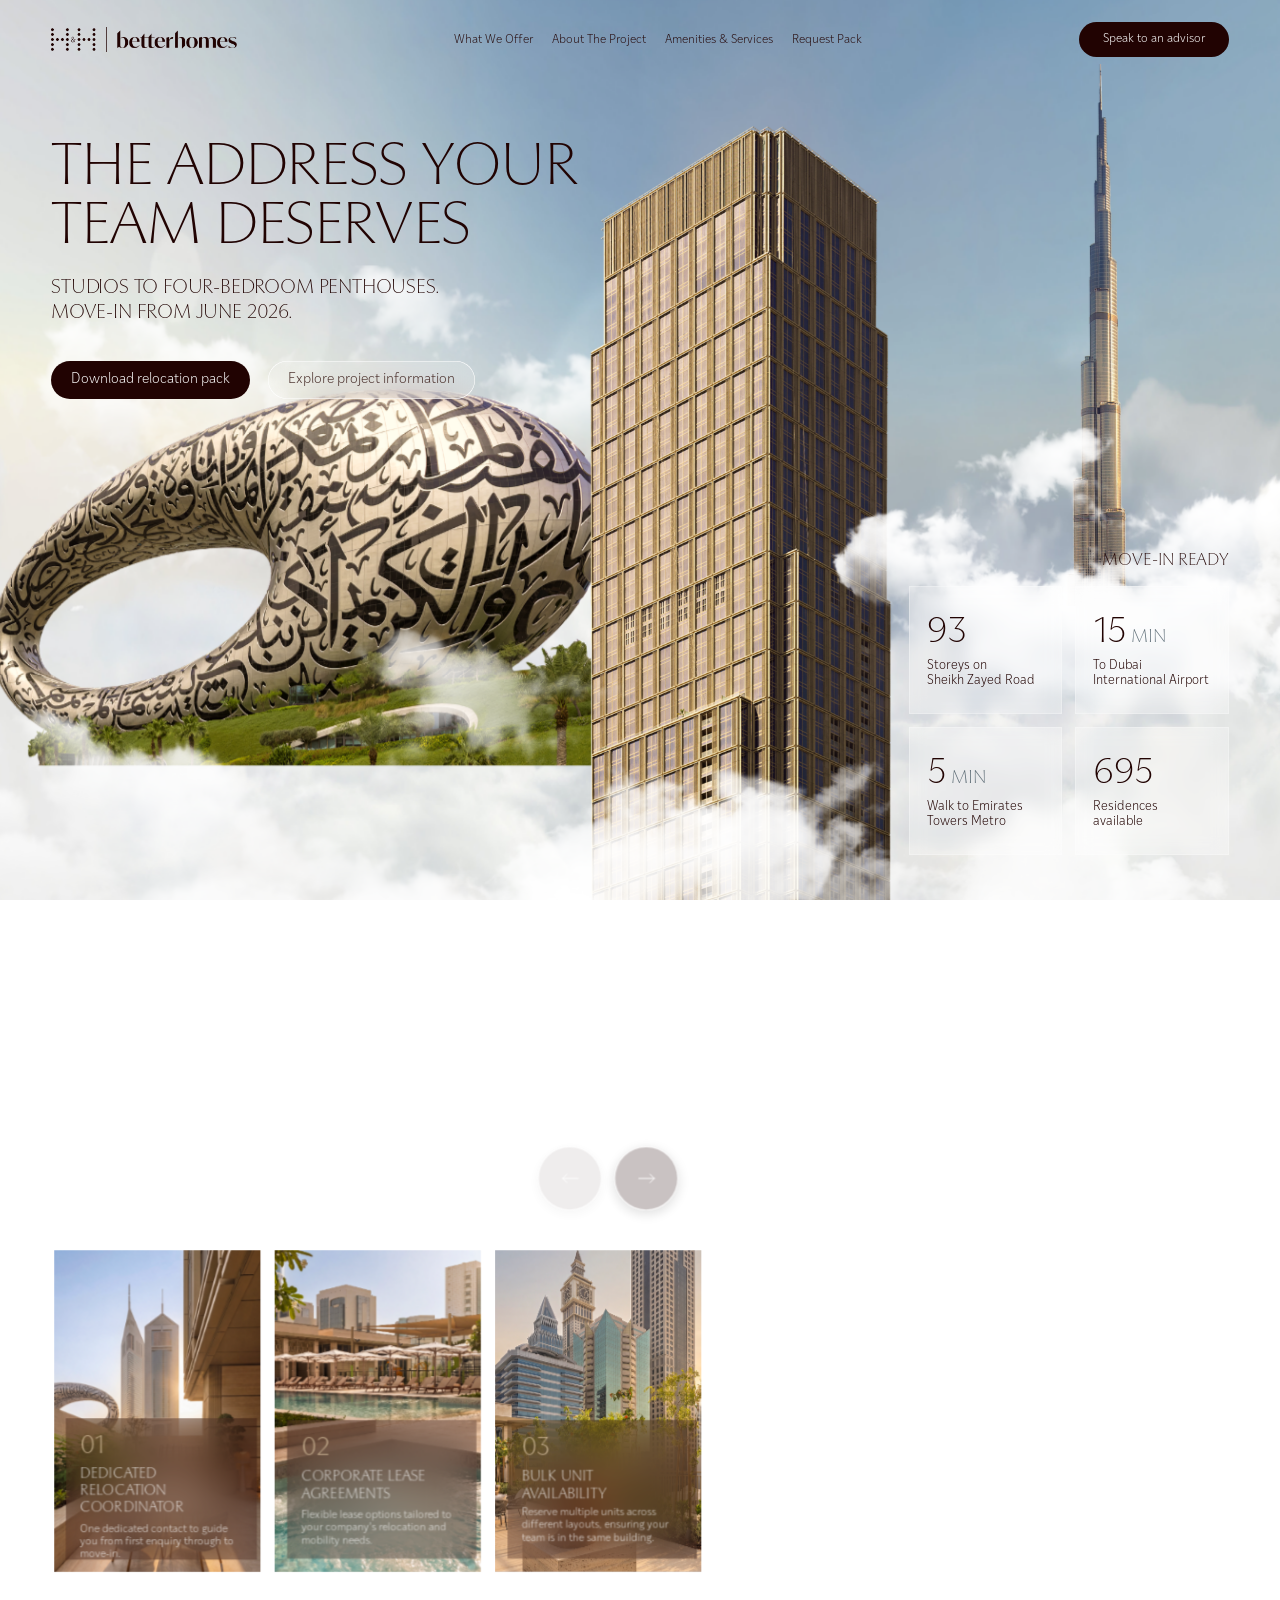
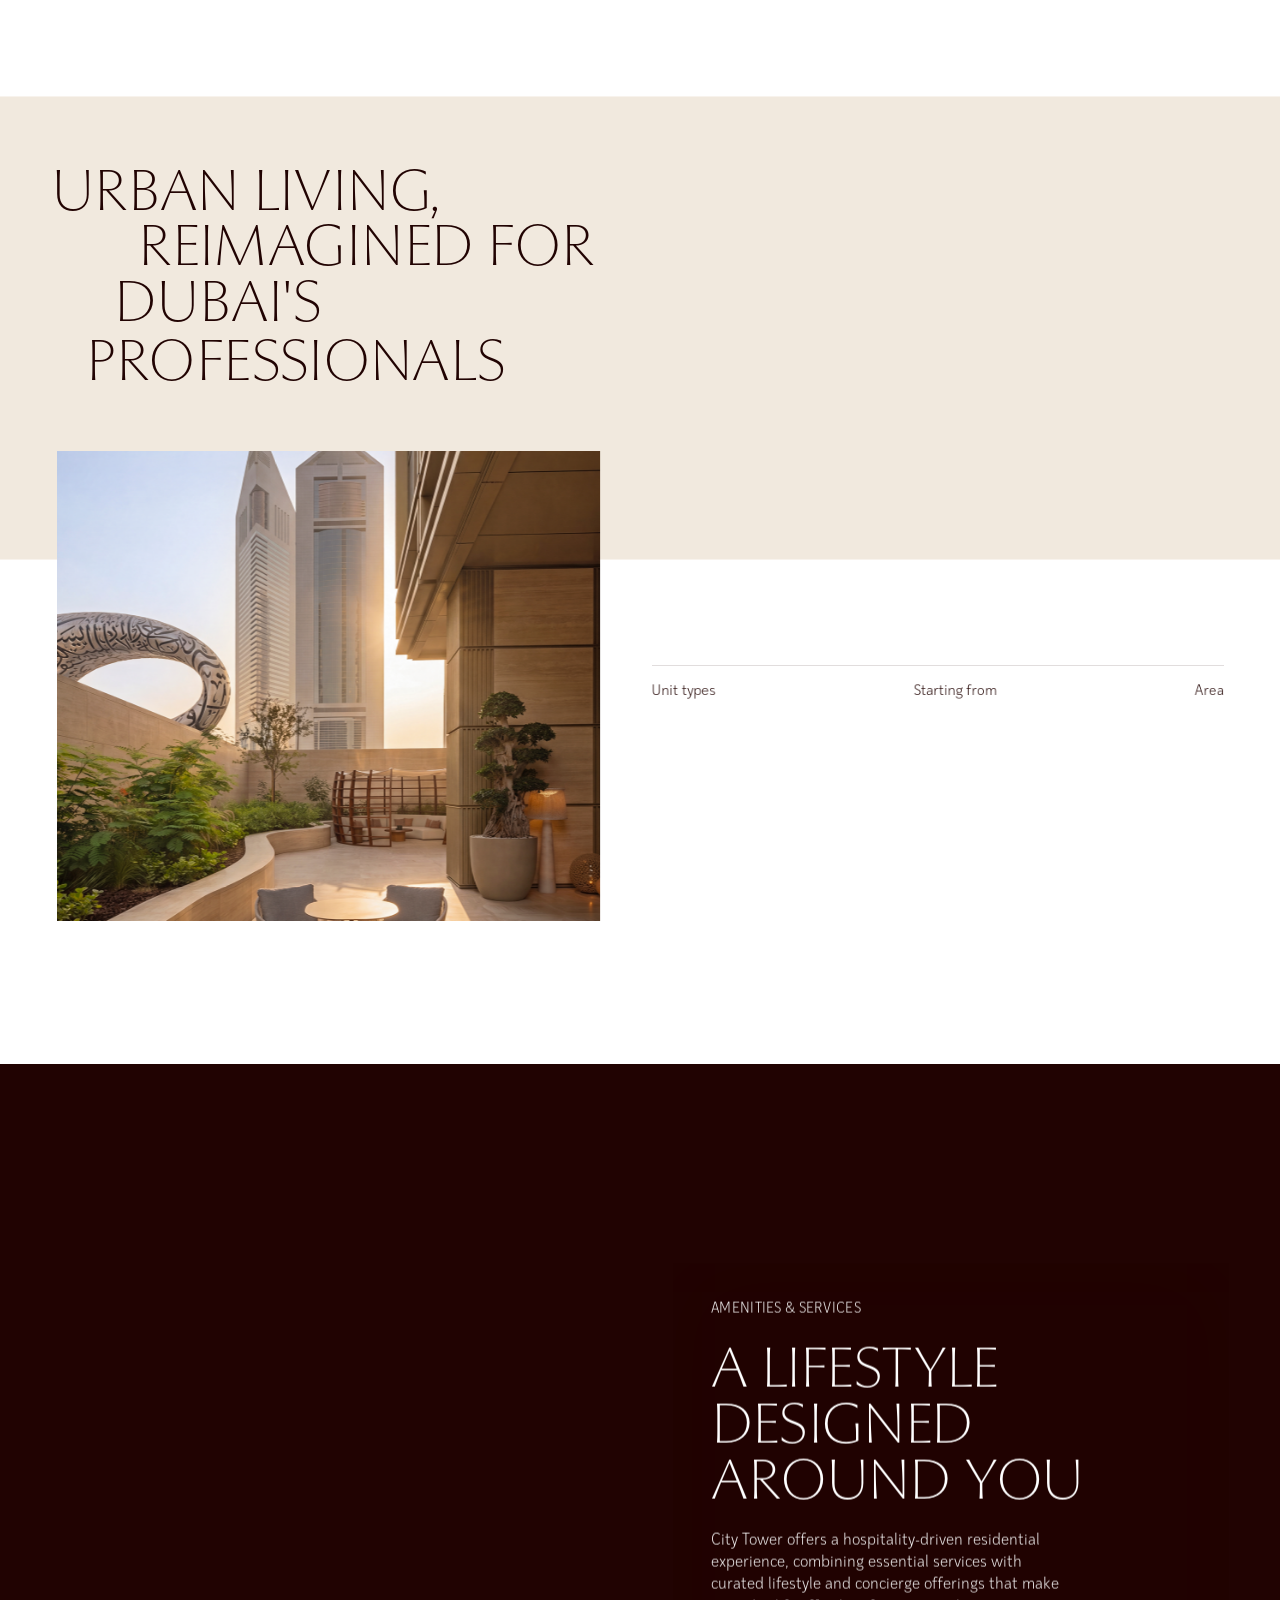
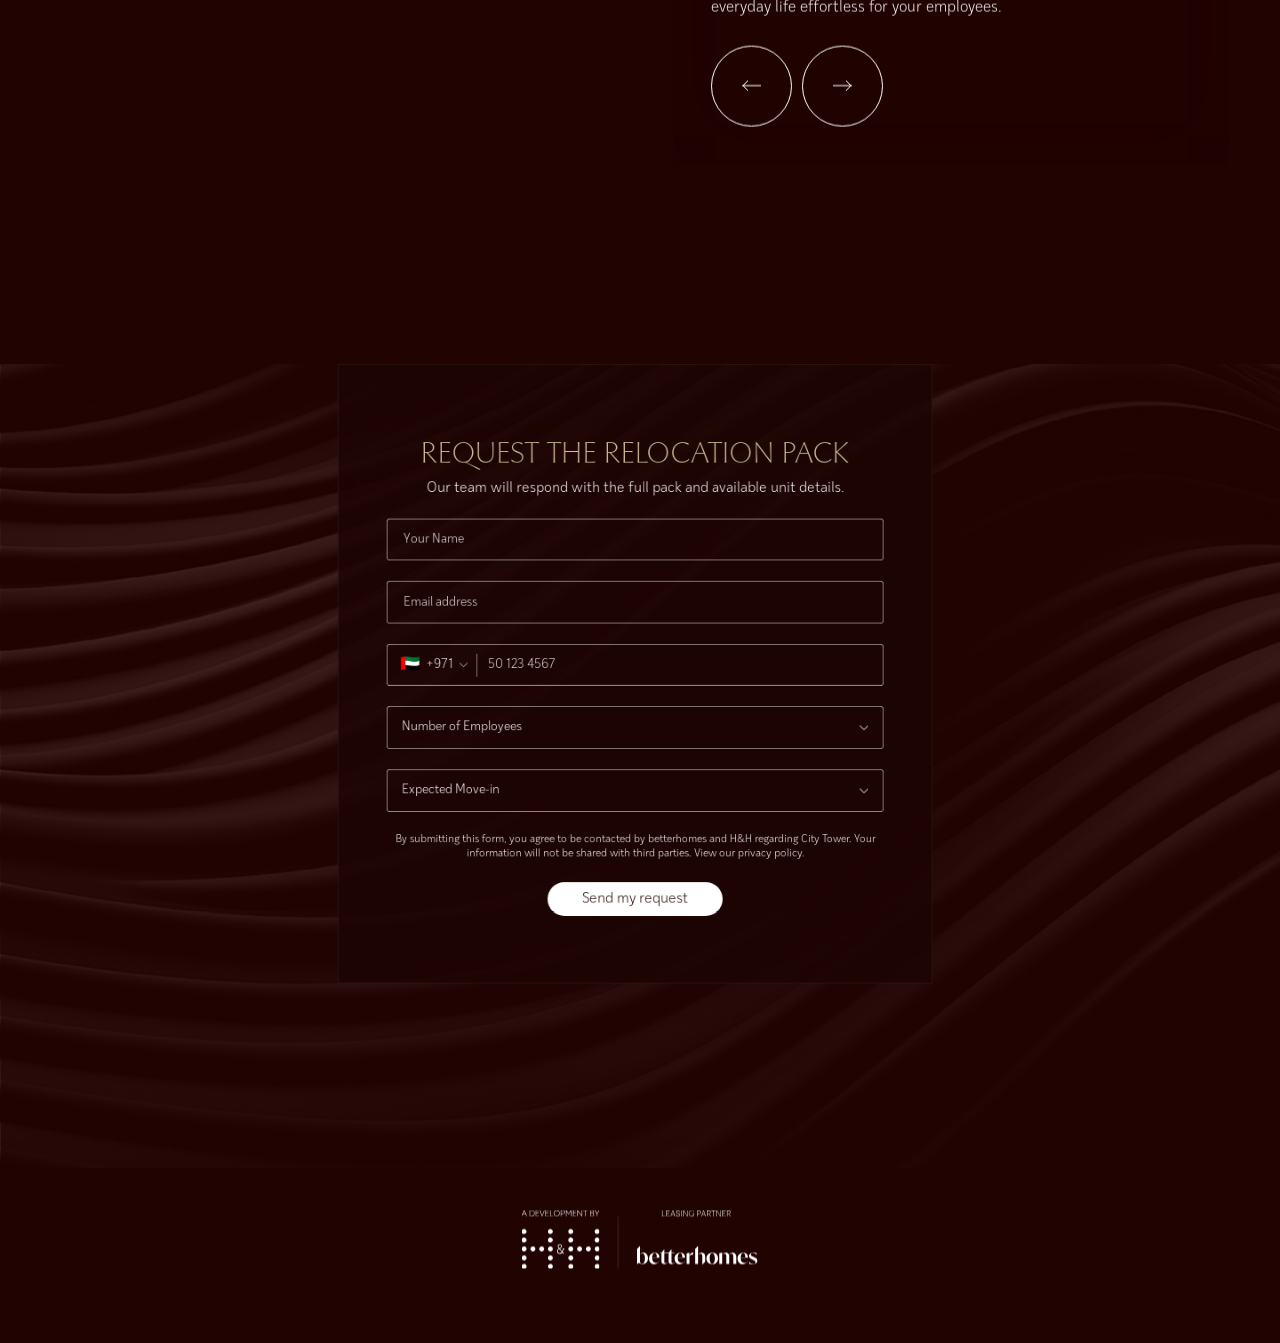
==== commit e3e1f153: "Make form submit bulletproof: delegated handlers + sendBeacon + instant thank-you Root cause of "not" ====
--- a/index.html
+++ b/index.html
@@ -1455,122 +1455,104 @@
     document.querySelectorAll('.s9-form input[type="tel"], .m-s5-card input[type="tel"]').forEach(upgrade);
   }
   _initLeadForms() {
-    // Lead capture -> Zapier "Catch Hook". Static site, so we POST straight
-    // from the browser (url-encoded = a simple request, no CORS preflight).
+    if (this._leadInit) return; this._leadInit = true;
+    // Lead capture -> Zapier "Catch Hook". Handlers are DELEGATED on document so
+    // they can't be lost if the runtime re-renders a form node, and delivery is
+    // fire-and-forget (sendBeacon, fetch no-cors fallback) so the thank-you shows
+    // immediately without waiting on a cross-origin response.
     const HOOK = 'https://hooks.zapier.com/hooks/catch/4753585/44t9c7j/';
     const emailOk = v => /^[^\s@]+@[^\s@]+\.[^\s@]+$/.test(v);
-    // Capture UTM / click-id / referrer once at load (the landing URL keeps its
-    // query string on this single-page site) so every submission carries them.
     const tracking = (() => {
       const out = {};
       try {
         const q = new URLSearchParams(location.search);
-        ['utm_source', 'utm_medium', 'utm_campaign', 'utm_term', 'utm_content', 'gclid', 'fbclid', 'msclkid'].forEach(k => {
-          const v = q.get(k);
-          if (v) out[k] = v;
-        });
+        ['utm_source', 'utm_medium', 'utm_campaign', 'utm_term', 'utm_content', 'gclid', 'fbclid', 'msclkid'].forEach(k => { const v = q.get(k); if (v) out[k] = v; });
         if (document.referrer) out.referrer = document.referrer;
       } catch (e) {}
       return out;
     })();
-    const setup = (root, getFields, btn) => {
-      if (!root || !btn || root.dataset.leadInit) return;
-      root.dataset.leadInit = '1';
-      const isForm = root.tagName === 'FORM';
-      // honeypot: hidden field real users never fill; bots do -> silently drop
-      const hp = document.createElement('input');
-      hp.type = 'text'; hp.tabIndex = -1; hp.autocomplete = 'off';
-      hp.setAttribute('aria-hidden', 'true');
-      hp.name = 'company_website';
-      hp.style.cssText = 'position:absolute;left:-9999px;width:1px;height:1px;opacity:0;pointer-events:none;';
-      root.appendChild(hp);
-      // status line above the button
-      const status = document.createElement('p');
-      status.setAttribute('aria-live', 'polite');
-      status.style.cssText = 'margin:2px 0 0;min-height:1em;font-family:var(--font-sans),sans-serif;font-weight:300;font-size:13px;line-height:1.35;text-align:center;opacity:0;transition:opacity .2s ease;';
-      btn.parentNode.insertBefore(status, btn);
-      const say = (msg, ok) => {
-        status.textContent = msg || '';
-        status.style.color = ok ? '#CBECCB' : '#F3B7AC';
-        status.style.opacity = msg ? '1' : '0';
-      };
-      let busy = false;
-      const submit = async (e) => {
-        if (e) e.preventDefault();
-        if (busy) return;
-        if (hp.value) { return; } // bot
-        const fields = getFields();
-        const data = {
-          source: 'City Tower — Request the relocation pack',
-          page_url: location.href,
-          submitted_at: new Date().toISOString()
-        };
-        for (const f of fields) data[f.key] = (f.value || '').trim();
-        Object.assign(data, tracking);
-        if (!data.name || !data.email || !data.phone) { say('Please add your name, email and phone number.'); return; }
-        if (!emailOk(data.email)) { say('Please enter a valid email address.'); return; }
-        busy = true;
-        const label = btn.textContent;
-        btn.textContent = 'Sending…'; btn.disabled = true; btn.style.opacity = '.7'; btn.style.cursor = 'default';
-        say('');
-        try {
-          await fetch(HOOK, {
-            method: 'POST',
-            mode: 'no-cors', // Zapier catch hook: deliver the POST reliably; response is opaque (we don't need to read it)
-            headers: { 'Content-Type': 'application/x-www-form-urlencoded;charset=UTF-8' },
-            body: new URLSearchParams(data).toString()
-          });
-          root.querySelectorAll('.s9-input, .m-s5-input, .s9-form-disclaimer, .m-s5-disclaimer').forEach(el => { el.style.display = 'none'; });
-          btn.style.display = 'none';
-          status.style.fontSize = '16px'; status.style.marginTop = '8px';
-          say('Thank you — your request is in. Our team will be in touch shortly with your relocation pack.', true);
-        } catch (err) {
-          busy = false;
-          btn.textContent = label; btn.disabled = false; btn.style.opacity = ''; btn.style.cursor = '';
-          say('Sorry, something went wrong — please try again in a moment.');
+    // hidden honeypot on each form
+    ['.s9-form', '.m-s5-card'].forEach(sel => {
+      const r = document.querySelector(sel);
+      if (r && !r.querySelector('input[name="company_website"]')) {
+        const hp = document.createElement('input');
+        hp.type = 'text'; hp.name = 'company_website'; hp.tabIndex = -1; hp.autocomplete = 'off';
+        hp.setAttribute('aria-hidden', 'true');
+        hp.style.cssText = 'position:absolute;left:-9999px;width:1px;height:1px;opacity:0;pointer-events:none;';
+        r.appendChild(hp);
+      }
+    });
+    const collect = (root) => {
+      const texts = root.querySelectorAll('input[type="text"]:not([name="company_website"])');
+      const email = root.querySelector('input[type="email"]');
+      const tel = root.querySelector('input[type="tel"]');
+      const sels = root.querySelectorAll('select');
+      const mobile = root.classList.contains('m-s5-card');
+      const val = el => (el && el.value || '').trim();
+      const data = { source: 'City Tower — Request the relocation pack', page_url: location.href, submitted_at: new Date().toISOString() };
+      if (mobile) { data.company = val(texts[0]); data.name = val(texts[1]); }
+      else { data.name = val(texts[0]); }
+      data.email = val(email);
+      data.phone = tel && val(tel) ? '+' + (tel.dataset.dial || '971') + ' ' + val(tel) : '';
+      data.employees = val(sels[0]);
+      data.move_in = val(sels[1]);
+      Object.assign(data, tracking);
+      return data;
+    };
+    const statusEl = (root, btn) => {
+      let s = root.querySelector('.lead-status');
+      if (!s) {
+        s = document.createElement('p'); s.className = 'lead-status'; s.setAttribute('aria-live', 'polite');
+        s.style.cssText = 'margin:2px 0 0;min-height:1em;font-family:var(--font-sans),sans-serif;font-weight:300;font-size:13px;line-height:1.35;text-align:center;opacity:0;transition:opacity .2s ease;';
+        (btn && btn.parentNode ? btn.parentNode : root).insertBefore(s, btn || null);
+      }
+      return s;
+    };
+    const send = (data) => {
+      const body = new URLSearchParams(data).toString();
+      try {
+        if (navigator.sendBeacon) {
+          const ok = navigator.sendBeacon(HOOK, new Blob([body], { type: 'application/x-www-form-urlencoded;charset=UTF-8' }));
+          if (ok) return;
         }
-      };
-      if (isForm) root.addEventListener('submit', submit);
-      else {
-        btn.addEventListener('click', submit);
-        root.addEventListener('keydown', e => { if (e.key === 'Enter' && e.target.tagName === 'INPUT') submit(e); });
-      }
-    };
-
-    // Desktop form (.s9-form is a div with a plain button)
-    const d = document.querySelector('.s9-form');
-    if (d) setup(d, () => {
-      const txt = d.querySelector('input[type="text"]');
-      const email = d.querySelector('input[type="email"]');
-      const tel = d.querySelector('input[type="tel"]');
-      const sel = d.querySelectorAll('select');
-      const phone = tel && tel.value.trim() ? '+' + (tel.dataset.dial || '971') + ' ' + tel.value.trim() : '';
-      return [
-        { key: 'name', value: txt && txt.value },
-        { key: 'email', value: email && email.value },
-        { key: 'phone', value: phone },
-        { key: 'employees', value: sel[0] && sel[0].value },
-        { key: 'move_in', value: sel[1] && sel[1].value }
-      ];
-    }, d.querySelector('.s9-form-submit'));
-
-    // Mobile form (.m-s5-card is a <form>; has Company + UAE dial code)
-    const m = document.querySelector('.m-s5-card');
-    if (m) setup(m, () => {
-      const texts = m.querySelectorAll('input[type="text"]');
-      const email = m.querySelector('input[type="email"]');
-      const tel = m.querySelector('input[type="tel"]');
-      const sel = m.querySelectorAll('select');
-      const phone = tel && tel.value.trim() ? '+' + (tel.dataset.dial || '971') + ' ' + tel.value.trim() : '';
-      return [
-        { key: 'company', value: texts[0] && texts[0].value },
-        { key: 'name', value: texts[1] && texts[1].value },
-        { key: 'email', value: email && email.value },
-        { key: 'phone', value: phone },
-        { key: 'employees', value: sel[0] && sel[0].value },
-        { key: 'move_in', value: sel[1] && sel[1].value }
-      ];
-    }, m.querySelector('.m-s5-submit'));
+      } catch (e) {}
+      try { fetch(HOOK, { method: 'POST', mode: 'no-cors', headers: { 'Content-Type': 'application/x-www-form-urlencoded;charset=UTF-8' }, body: body }); } catch (e) {}
+    };
+    const handle = (root, btn) => {
+      if (!root || root.dataset.leadSent) return;
+      const hp = root.querySelector('input[name="company_website"]');
+      if (hp && hp.value) return; // bot
+      const data = collect(root);
+      const st = statusEl(root, btn);
+      const say = (m, ok) => { st.textContent = m || ''; st.style.color = ok ? '#CBECCB' : '#F3B7AC'; st.style.opacity = m ? '1' : '0'; };
+      if (!data.name || !data.email || !data.phone) { say('Please add your name, email and phone number.'); return; }
+      if (!emailOk(data.email)) { say('Please enter a valid email address.'); return; }
+      root.dataset.leadSent = '1';
+      send(data);
+      root.querySelectorAll('.s9-input, .m-s5-input, .s9-form-disclaimer, .m-s5-disclaimer').forEach(el => { el.style.display = 'none'; });
+      if (btn) btn.style.display = 'none';
+      st.style.fontSize = '16px'; st.style.marginTop = '8px';
+      say('Thank you — your request is in. Our team will be in touch shortly with your relocation pack.', true);
+    };
+    // Delegated: desktop is a <div> (click its button); mobile is a <form> (submit).
+    document.addEventListener('click', e => {
+      const b = e.target.closest && e.target.closest('.s9-form-submit');
+      if (!b) return;
+      e.preventDefault();
+      handle(b.closest('.s9-form') || document.querySelector('.s9-form'), b);
+    });
+    document.addEventListener('submit', e => {
+      const form = e.target.closest && e.target.closest('.m-s5-card');
+      if (!form) return;
+      e.preventDefault();
+      handle(form, form.querySelector('.m-s5-submit'));
+    });
+    // desktop Enter-to-submit
+    document.addEventListener('keydown', e => {
+      if (e.key !== 'Enter') return;
+      const form = e.target.closest && e.target.closest('.s9-form');
+      if (form && e.target.tagName === 'INPUT') { e.preventDefault(); handle(form, form.querySelector('.s9-form-submit')); }
+    });
   }
   _initSmoothNav() {
     if (document.documentElement.dataset.ctSmooth) return;
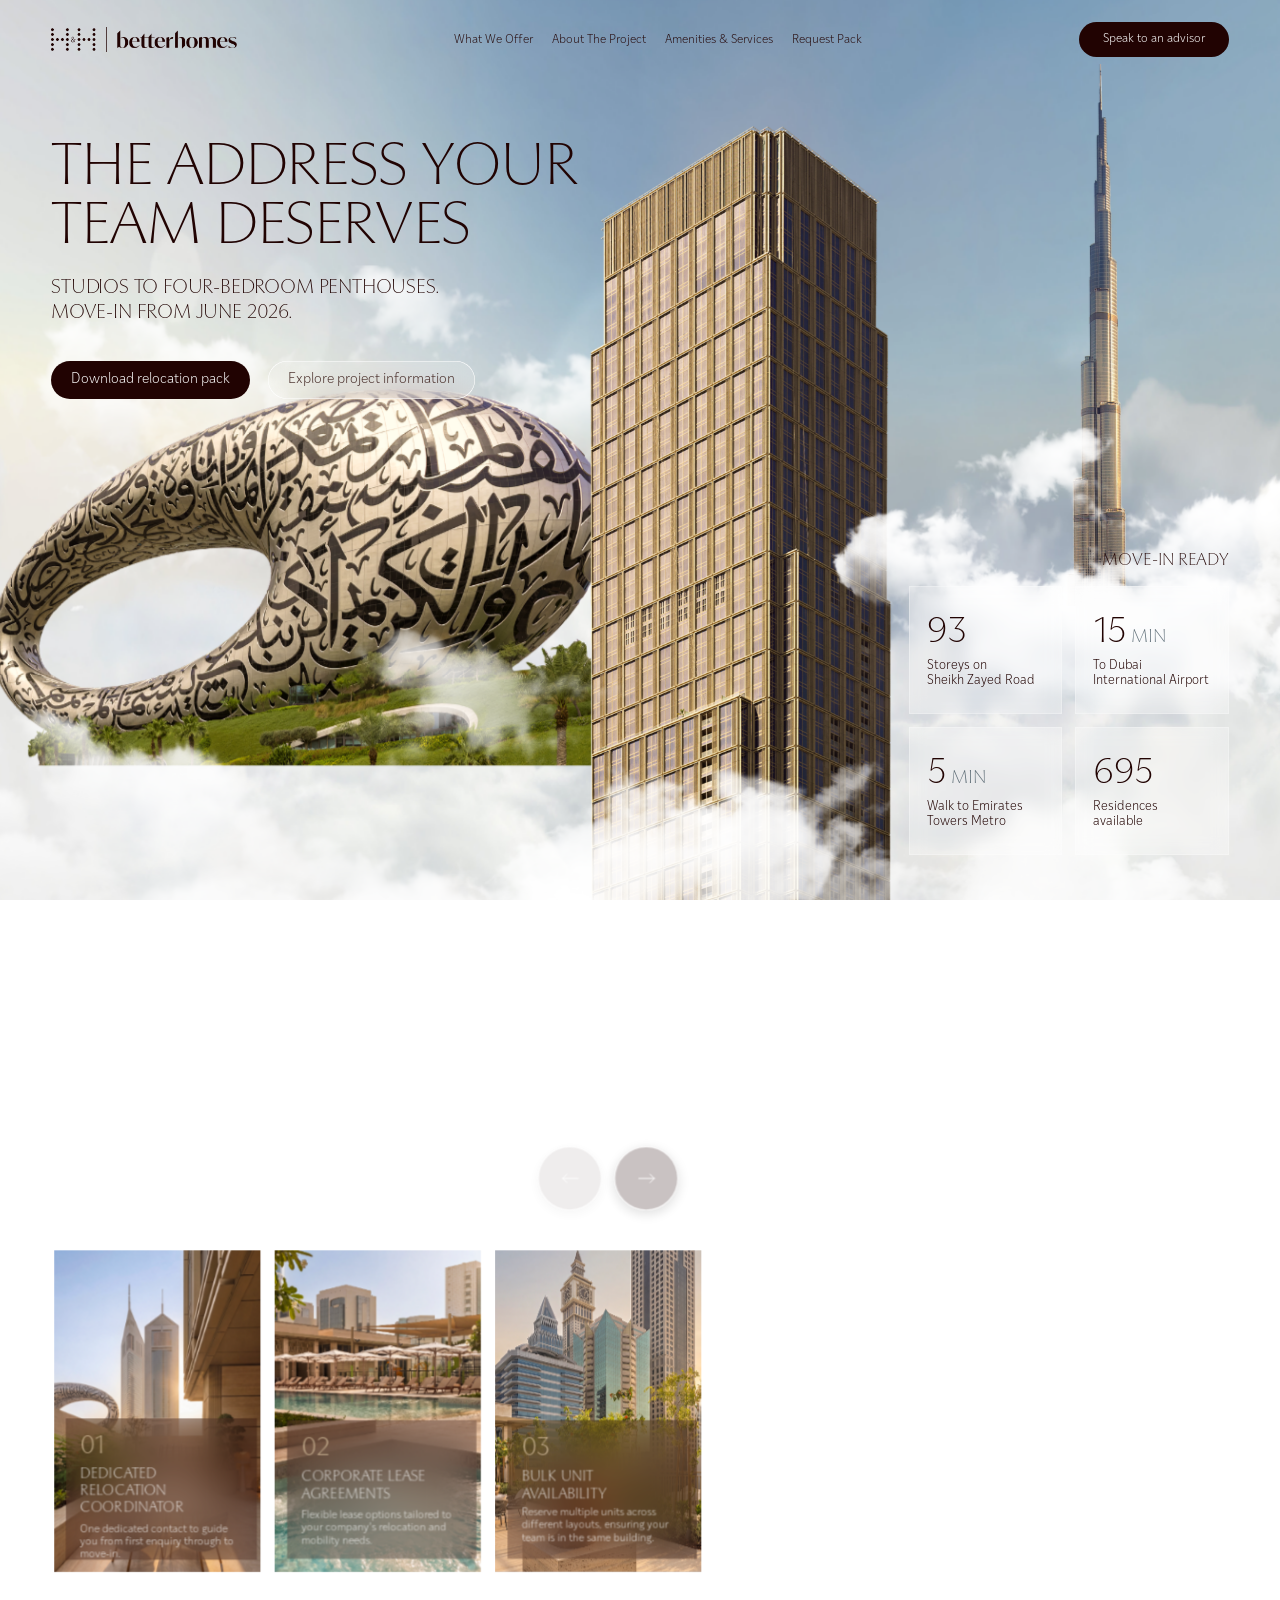
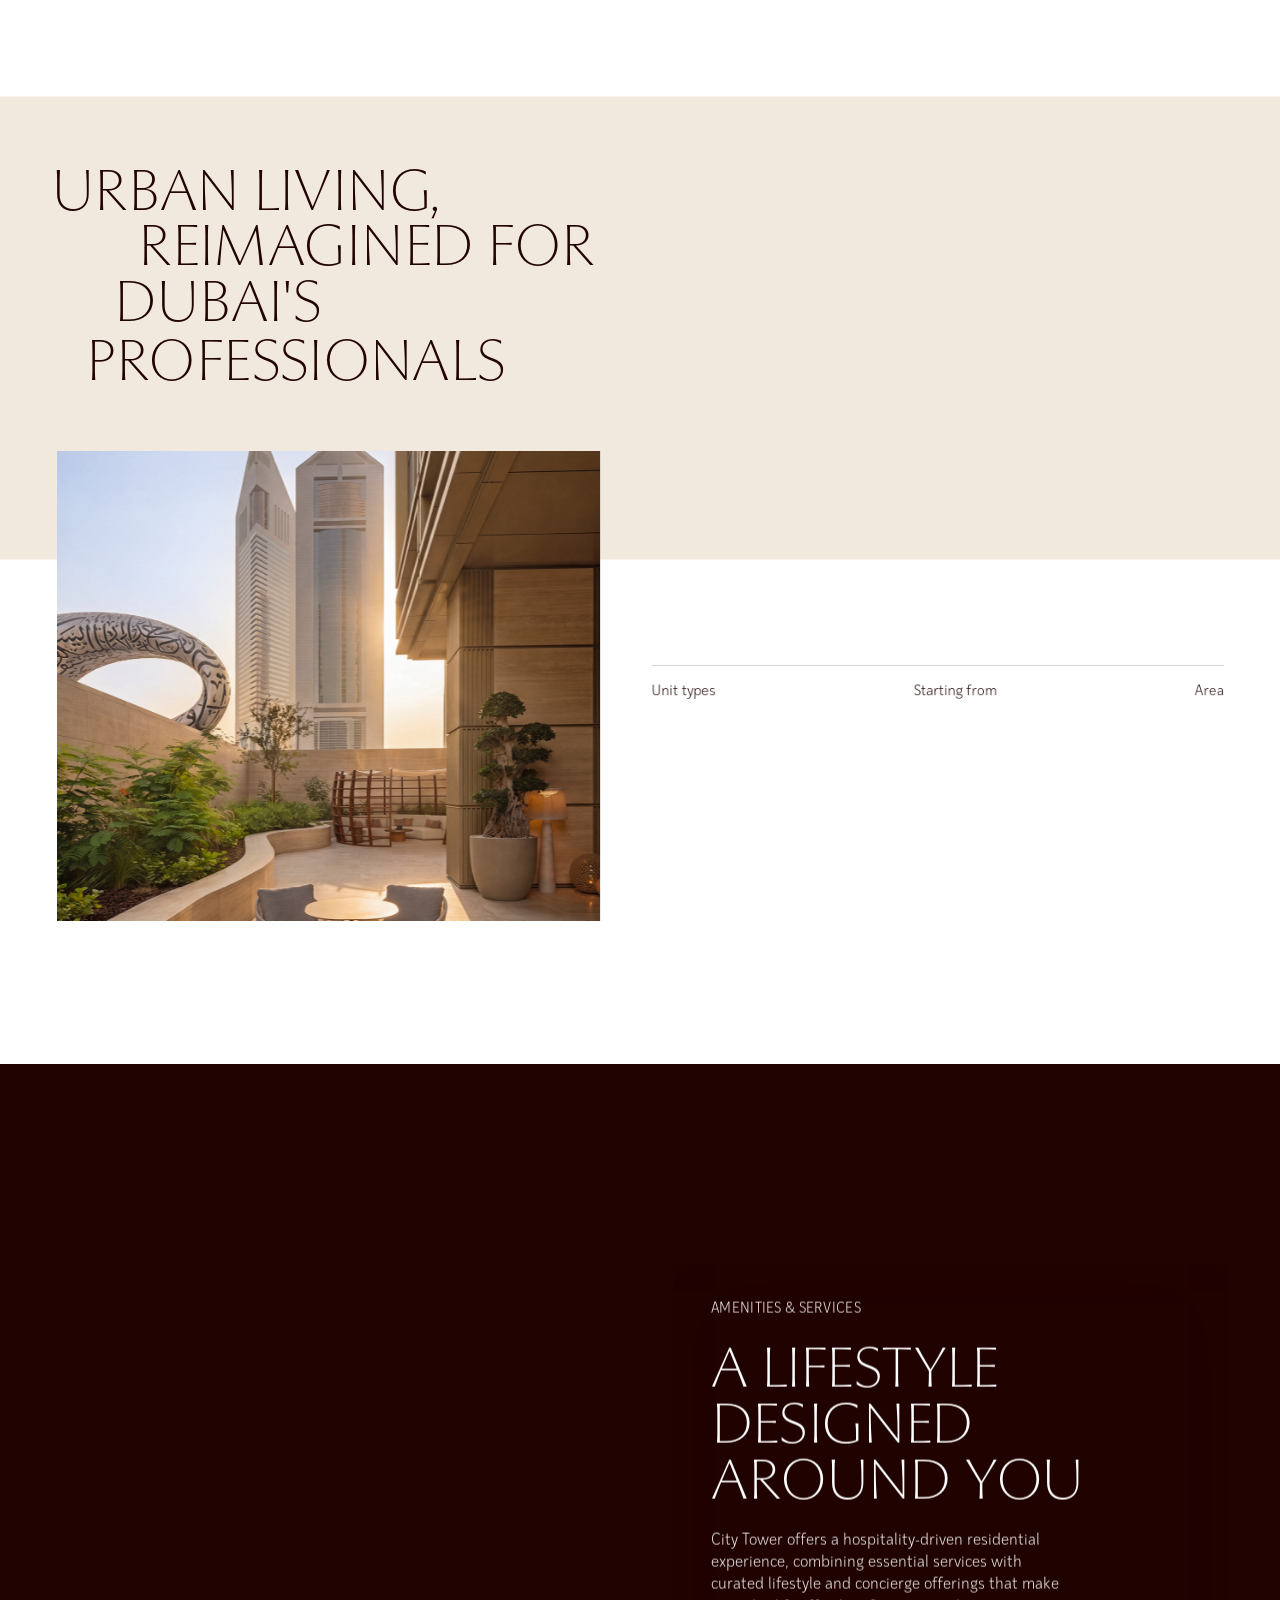
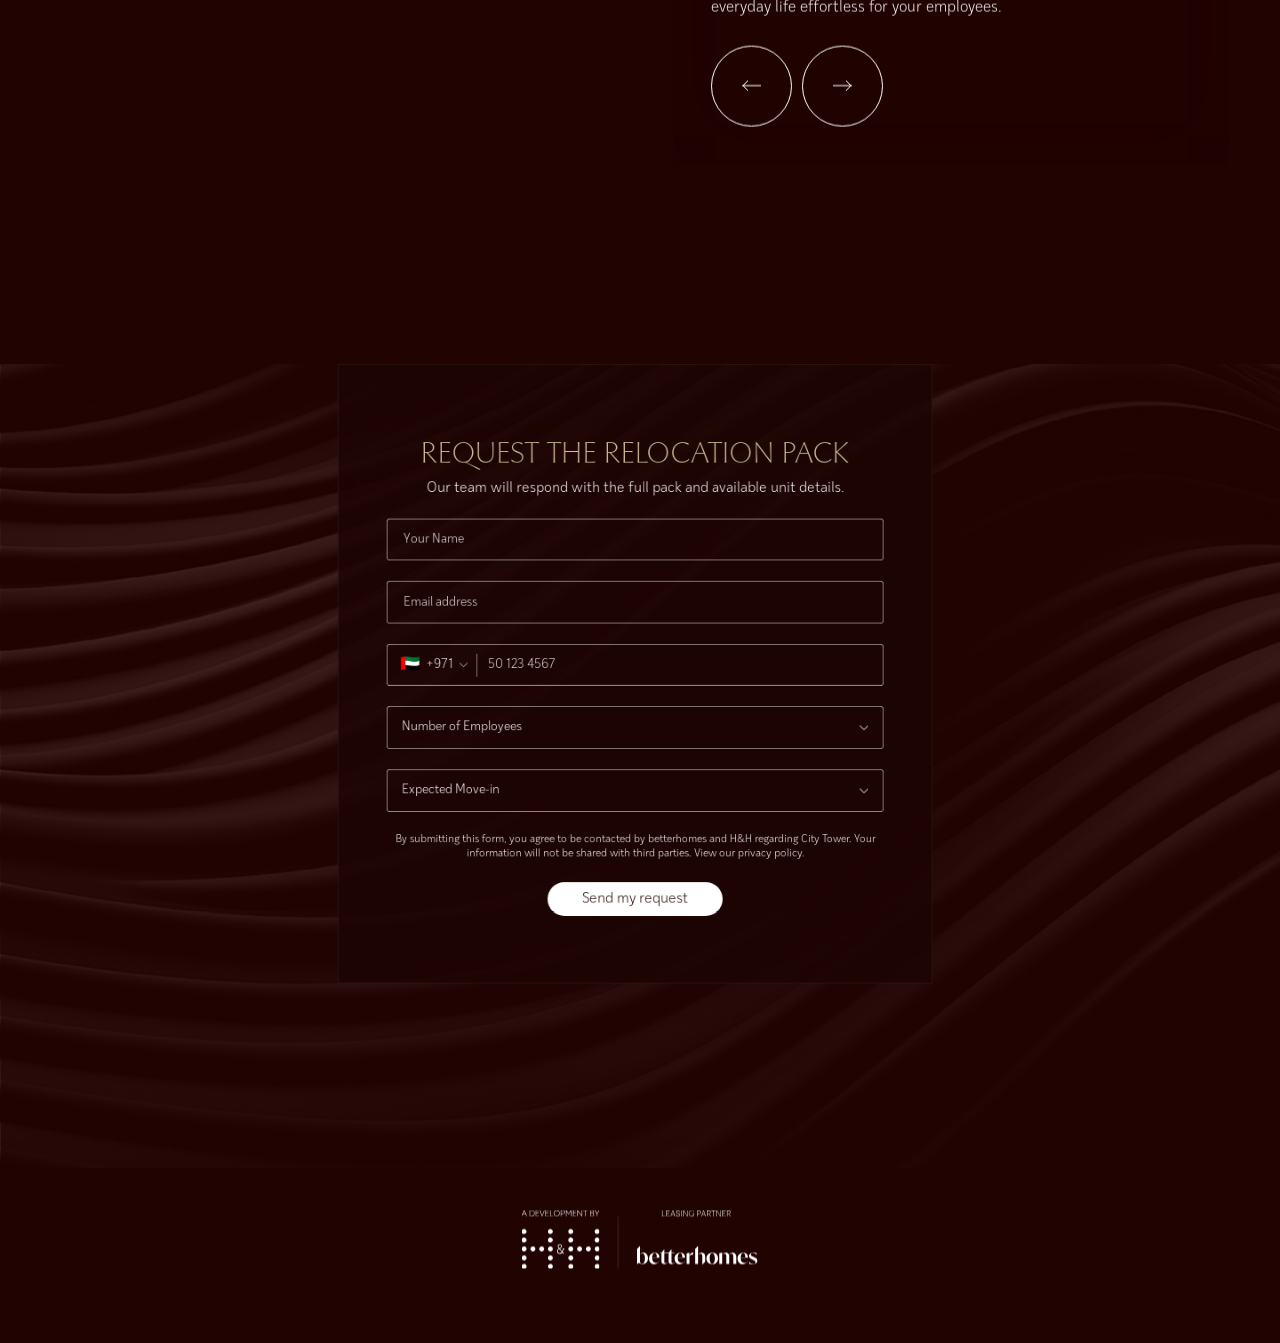
==== commit 88ba3ca6: "Move lead-form submit to a standalone script outside the DC/React runtime Submissions kept failing o" ====
--- a/index.html
+++ b/index.html
@@ -1296,9 +1296,8 @@
     this._initHScroll();
     this._initOfferSlider();
     this._initSmoothNav();
-    // Attach form handlers FIRST so submission always works even if the phone
-    // widget upgrade hits an issue; each guarded so one can't block the other.
-    try { this._initLeadForms(); } catch (e) { console.warn('lead forms init', e); }
+    // Lead-form submission is wired by a standalone script at the end of <body>
+    // (outside the React runtime) so it can't be affected by re-renders.
     try { this._initPhoneInputs(); } catch (e) { console.warn('phone init', e); }
     this._raf = requestAnimationFrame(tick);
     } catch(e) { console.warn('CityTower mount error', e); }
@@ -1788,5 +1787,88 @@
   renderVals() { return {}; }
 }
 </script>
+<script>
+/* Lead form -> Zapier Catch Hook. Standalone (outside the DC/React runtime) with
+   delegated listeners on document, so it works regardless of component re-renders.
+   Fire-and-forget delivery (sendBeacon, fetch no-cors fallback); thank-you shows
+   immediately. */
+(function () {
+  var HOOK = 'https://hooks.zapier.com/hooks/catch/4753585/44t9c7j/';
+  var emailOk = function (v) { return /^[^\s@]+@[^\s@]+\.[^\s@]+$/.test(v); };
+  var tracking = (function () {
+    var out = {};
+    try {
+      var q = new URLSearchParams(location.search);
+      ['utm_source','utm_medium','utm_campaign','utm_term','utm_content','gclid','fbclid','msclkid'].forEach(function (k) { var v = q.get(k); if (v) out[k] = v; });
+      if (document.referrer) out.referrer = document.referrer;
+    } catch (e) {}
+    return out;
+  })();
+  function val(el) { return (el && el.value || '').trim(); }
+  function collect(root) {
+    var texts = root.querySelectorAll('input[type="text"]:not([name="company_website"])');
+    var email = root.querySelector('input[type="email"]');
+    var tel = root.querySelector('input[type="tel"]');
+    var sels = root.querySelectorAll('select');
+    var mobile = root.classList.contains('m-s5-card');
+    var data = { source: 'City Tower — Request the relocation pack', page_url: location.href, submitted_at: new Date().toISOString() };
+    if (mobile) { data.company = val(texts[0]); data.name = val(texts[1]); } else { data.name = val(texts[0]); }
+    data.email = val(email);
+    data.phone = (tel && val(tel)) ? ('+' + (tel.getAttribute('data-dial') || '971') + ' ' + val(tel)) : '';
+    data.employees = val(sels[0]);
+    data.move_in = val(sels[1]);
+    for (var k in tracking) data[k] = tracking[k];
+    return data;
+  }
+  function statusEl(root, btn) {
+    var s = root.querySelector('.lead-status');
+    if (!s) {
+      s = document.createElement('p'); s.className = 'lead-status'; s.setAttribute('aria-live', 'polite');
+      s.style.cssText = 'margin:2px 0 0;min-height:1em;font-family:var(--font-sans),sans-serif;font-weight:300;font-size:13px;line-height:1.35;text-align:center;opacity:0;transition:opacity .2s ease;';
+      if (btn && btn.parentNode) btn.parentNode.insertBefore(s, btn); else root.appendChild(s);
+    }
+    return s;
+  }
+  function send(data) {
+    var body = new URLSearchParams(data).toString();
+    try { if (navigator.sendBeacon && navigator.sendBeacon(HOOK, new Blob([body], { type: 'application/x-www-form-urlencoded;charset=UTF-8' }))) return; } catch (e) {}
+    try { fetch(HOOK, { method: 'POST', mode: 'no-cors', headers: { 'Content-Type': 'application/x-www-form-urlencoded;charset=UTF-8' }, body: body }); } catch (e) {}
+  }
+  function handle(root, btn) {
+    if (!root || root.getAttribute('data-lead-sent')) return;
+    var hp = root.querySelector('input[name="company_website"]');
+    if (hp && hp.value) return;
+    var data = collect(root);
+    var st = statusEl(root, btn);
+    function say(m, ok) { st.textContent = m || ''; st.style.color = ok ? '#CBECCB' : '#F3B7AC'; st.style.opacity = m ? '1' : '0'; }
+    if (!data.name || !data.email || !data.phone) { say('Please add your name, email and phone number.'); return; }
+    if (!emailOk(data.email)) { say('Please enter a valid email address.'); return; }
+    root.setAttribute('data-lead-sent', '1');
+    send(data);
+    var hide = root.querySelectorAll('.s9-input, .m-s5-input, .s9-form-disclaimer, .m-s5-disclaimer');
+    for (var i = 0; i < hide.length; i++) hide[i].style.display = 'none';
+    if (btn) btn.style.display = 'none';
+    st.style.fontSize = '16px'; st.style.marginTop = '8px';
+    say('Thank you — your request is in. Our team will be in touch shortly with your relocation pack.', true);
+  }
+  document.addEventListener('click', function (e) {
+    var b = e.target.closest && e.target.closest('.s9-form-submit');
+    if (!b) return;
+    e.preventDefault();
+    handle(b.closest('.s9-form') || document.querySelector('.s9-form'), b);
+  }, true);
+  document.addEventListener('submit', function (e) {
+    var form = e.target.closest && e.target.closest('.m-s5-card');
+    if (!form) return;
+    e.preventDefault();
+    handle(form, form.querySelector('.m-s5-submit'));
+  }, true);
+  document.addEventListener('keydown', function (e) {
+    if (e.key !== 'Enter') return;
+    var form = e.target.closest && e.target.closest('.s9-form');
+    if (form && e.target.tagName === 'INPUT') { e.preventDefault(); handle(form, form.querySelector('.s9-form-submit')); }
+  }, true);
+})();
+</script>
 </body>
 </html>
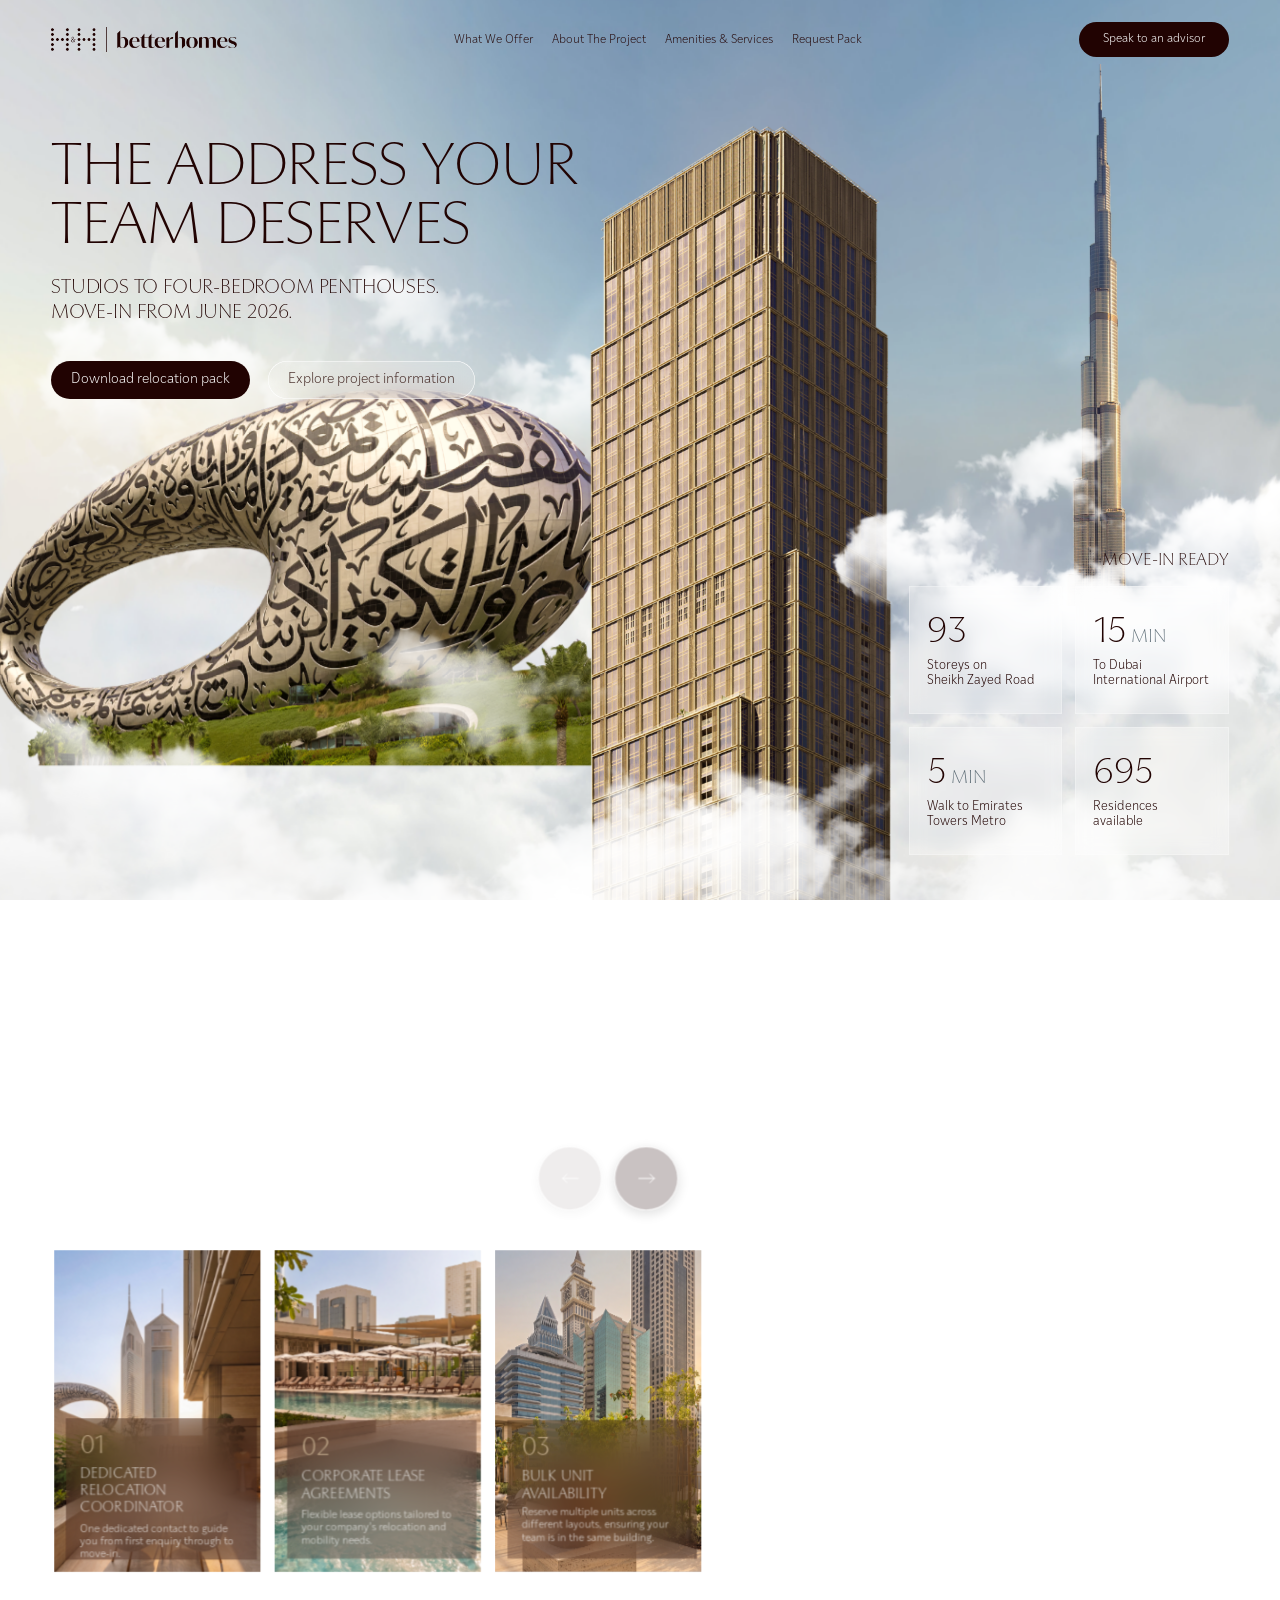
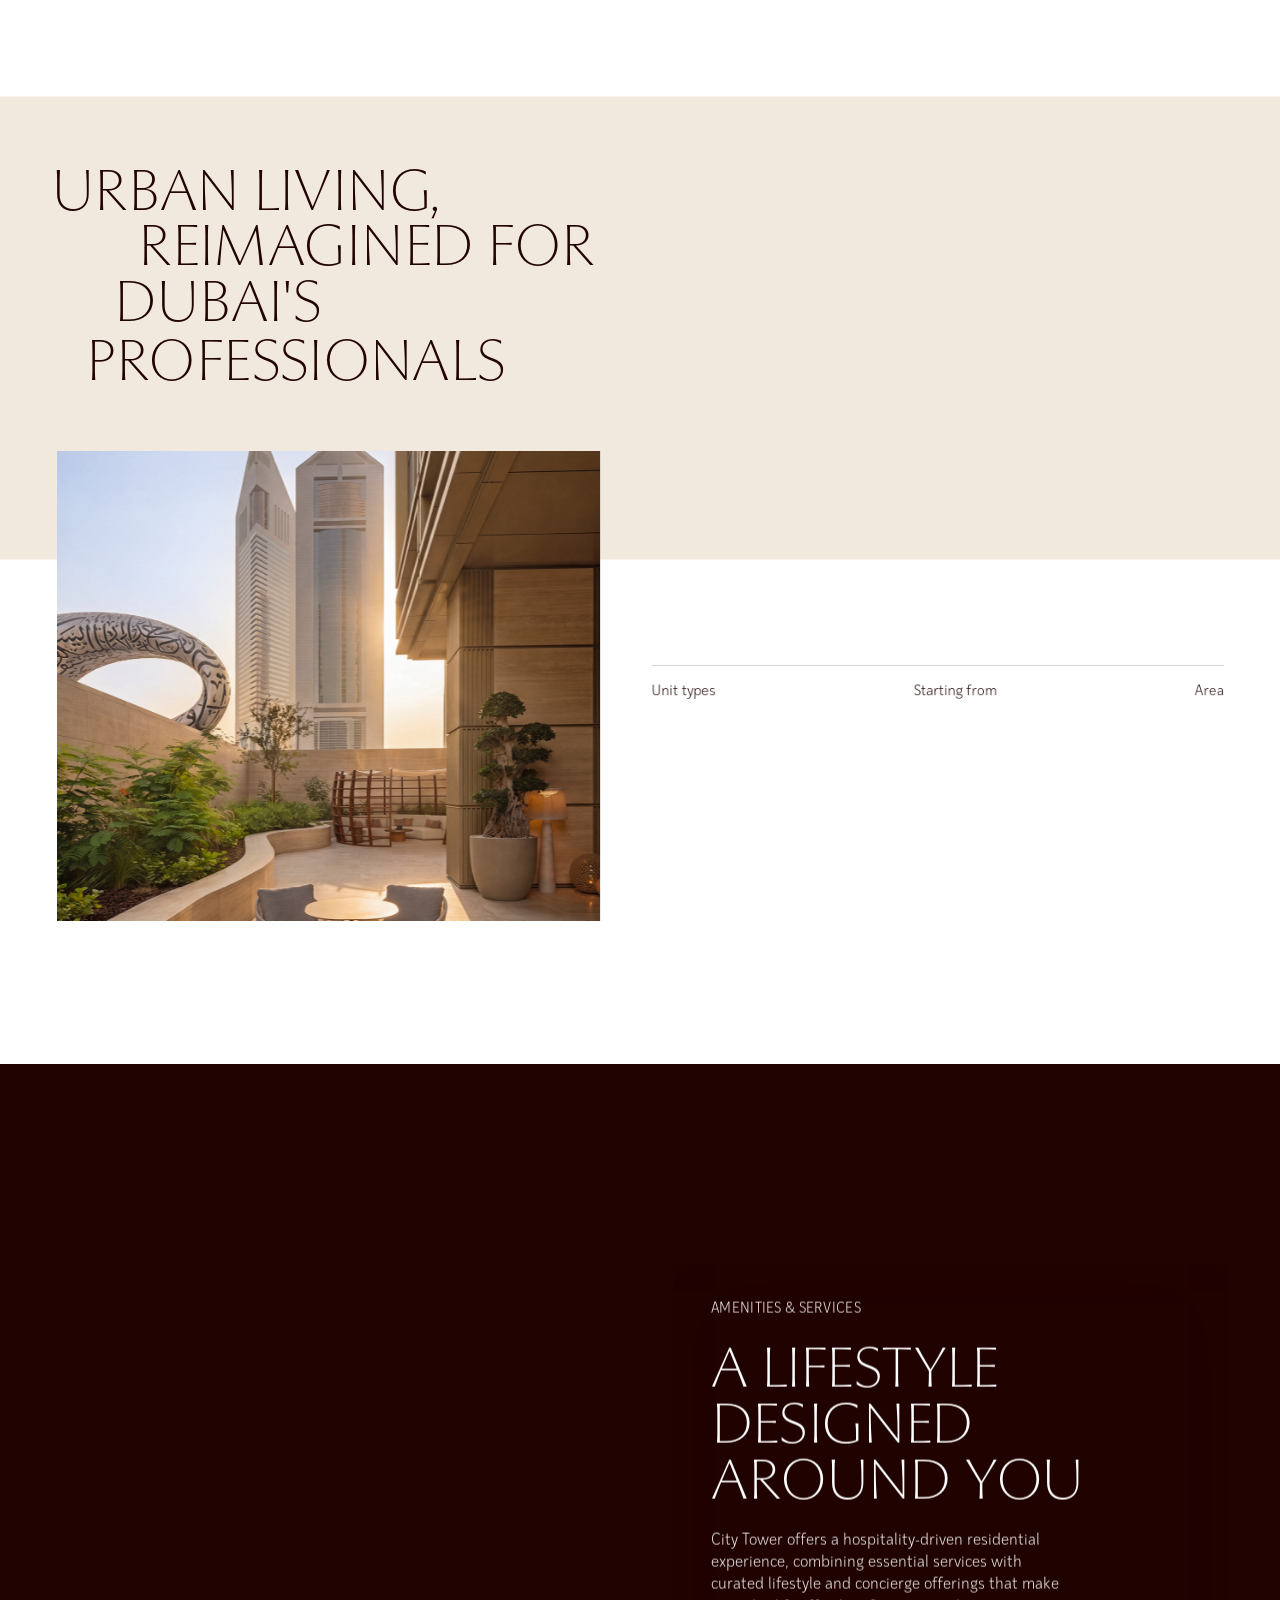
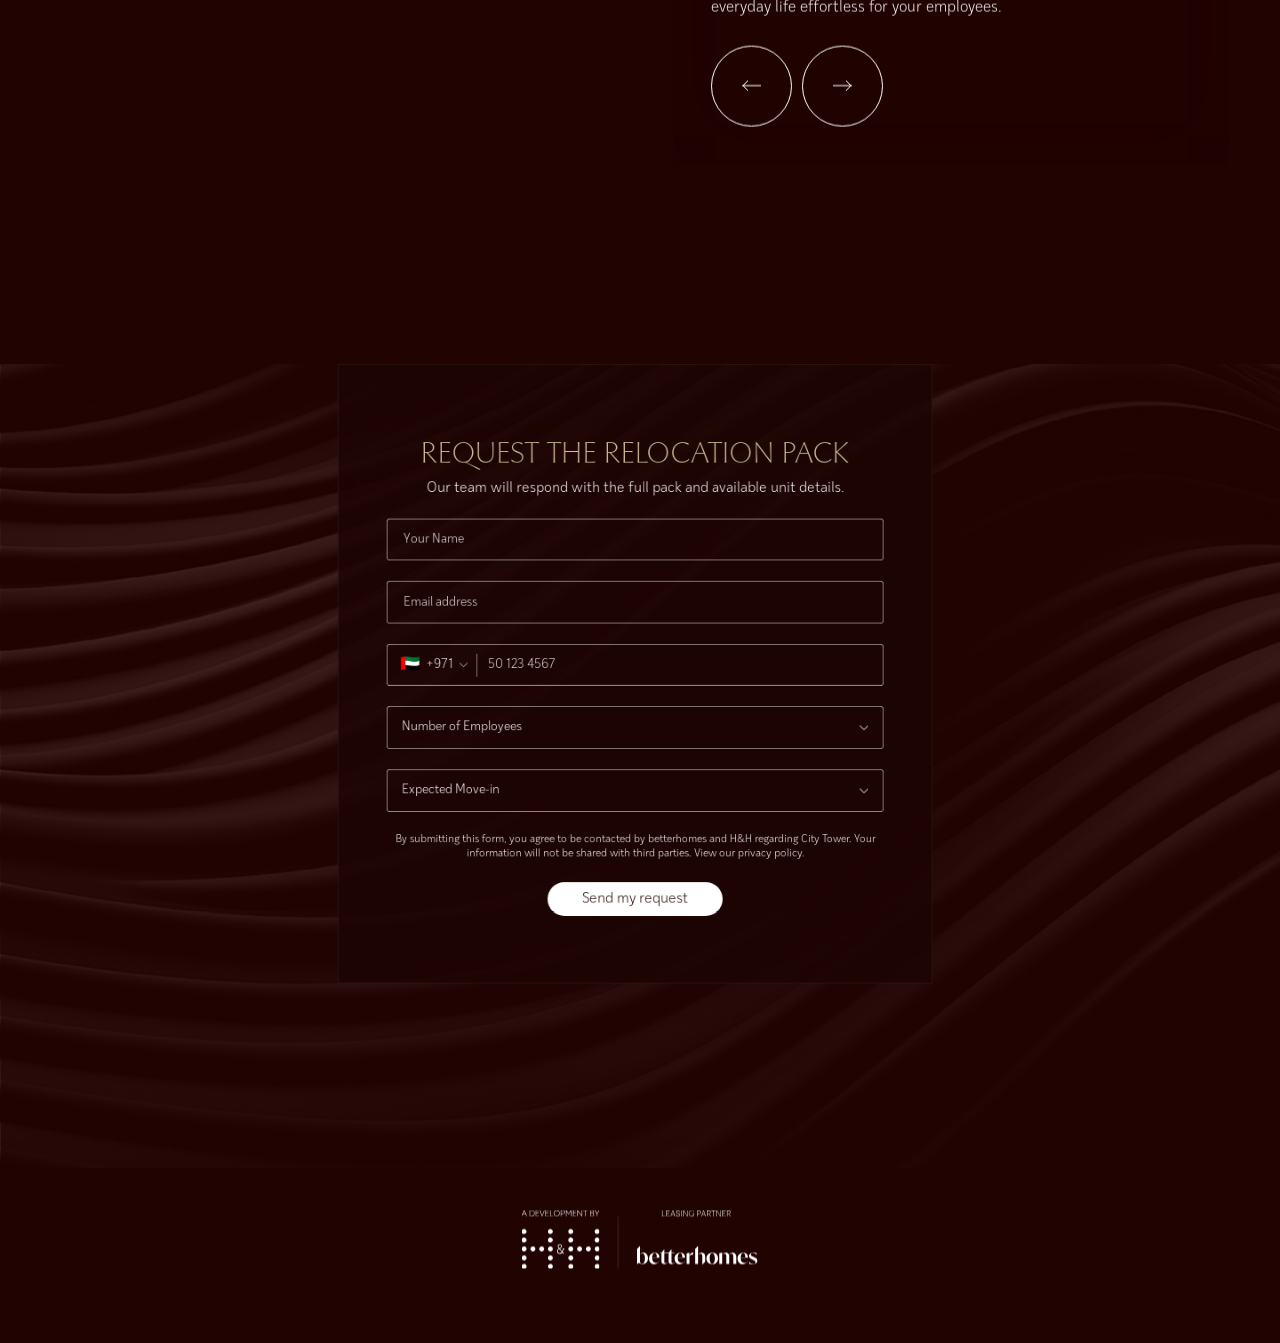
==== commit 77a83a09: "Hide phone widget on submit (beat .itc display:flex !important) The phone field's container carries " ====
--- a/index.html
+++ b/index.html
@@ -1846,7 +1846,7 @@
     root.setAttribute('data-lead-sent', '1');
     send(data);
     var hide = root.querySelectorAll('.s9-input, .m-s5-input, .s9-form-disclaimer, .m-s5-disclaimer');
-    for (var i = 0; i < hide.length; i++) hide[i].style.display = 'none';
+    for (var i = 0; i < hide.length; i++) hide[i].style.setProperty('display', 'none', 'important');
     if (btn) btn.style.display = 'none';
     st.style.fontSize = '16px'; st.style.marginTop = '8px';
     say('Thank you — your request is in. Our team will be in touch shortly with your relocation pack.', true);
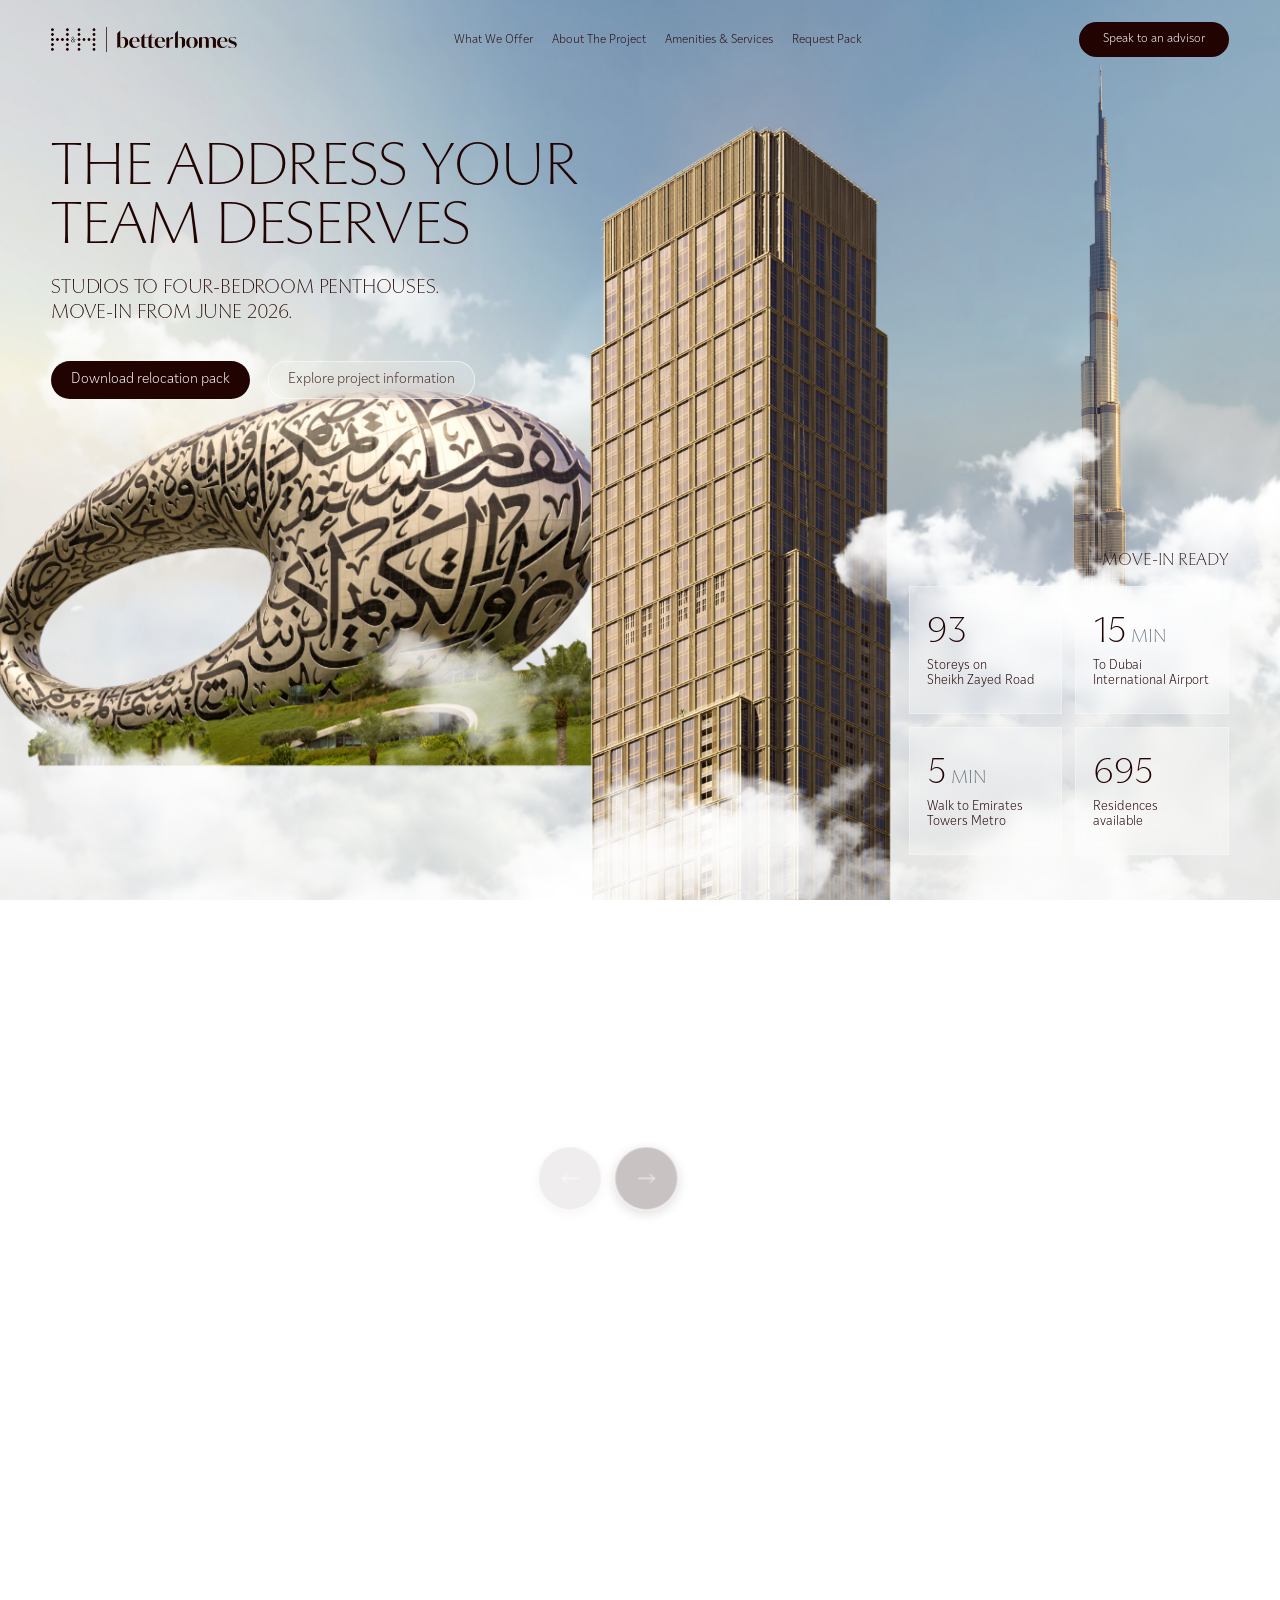
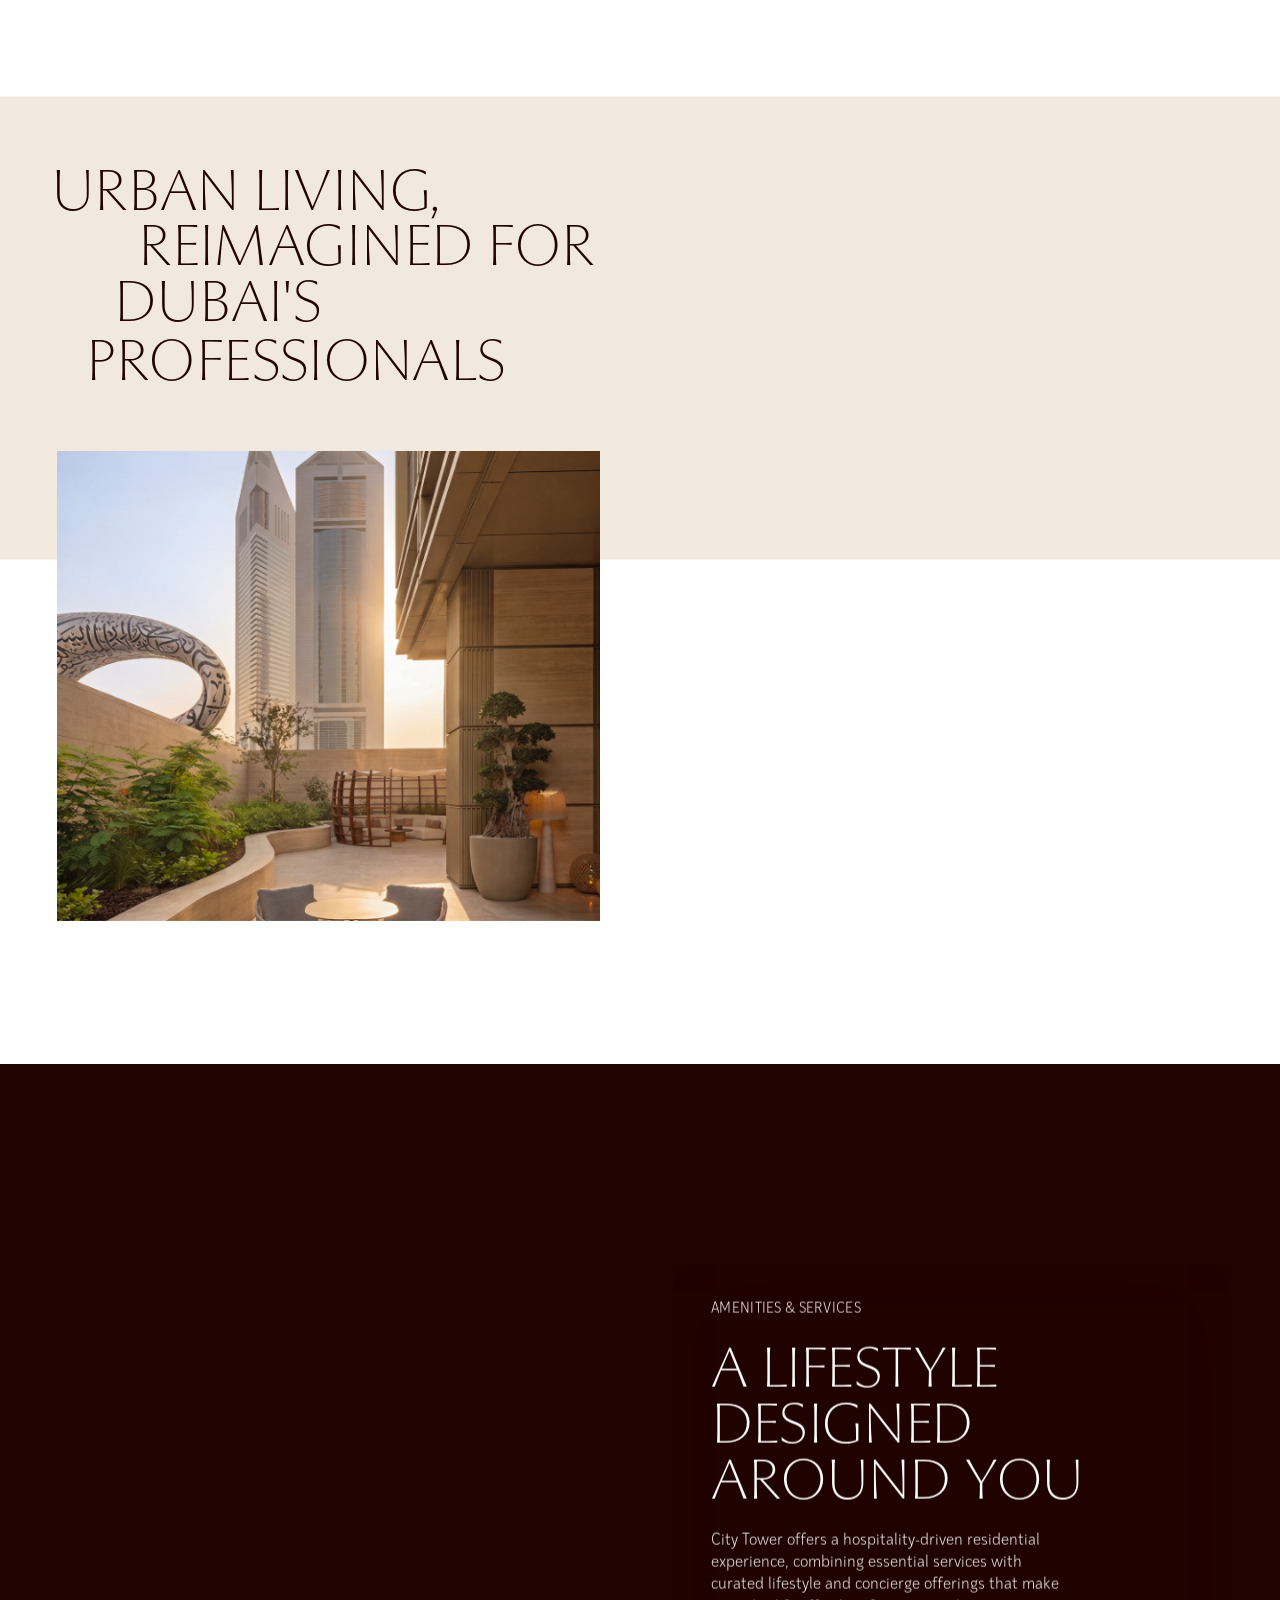
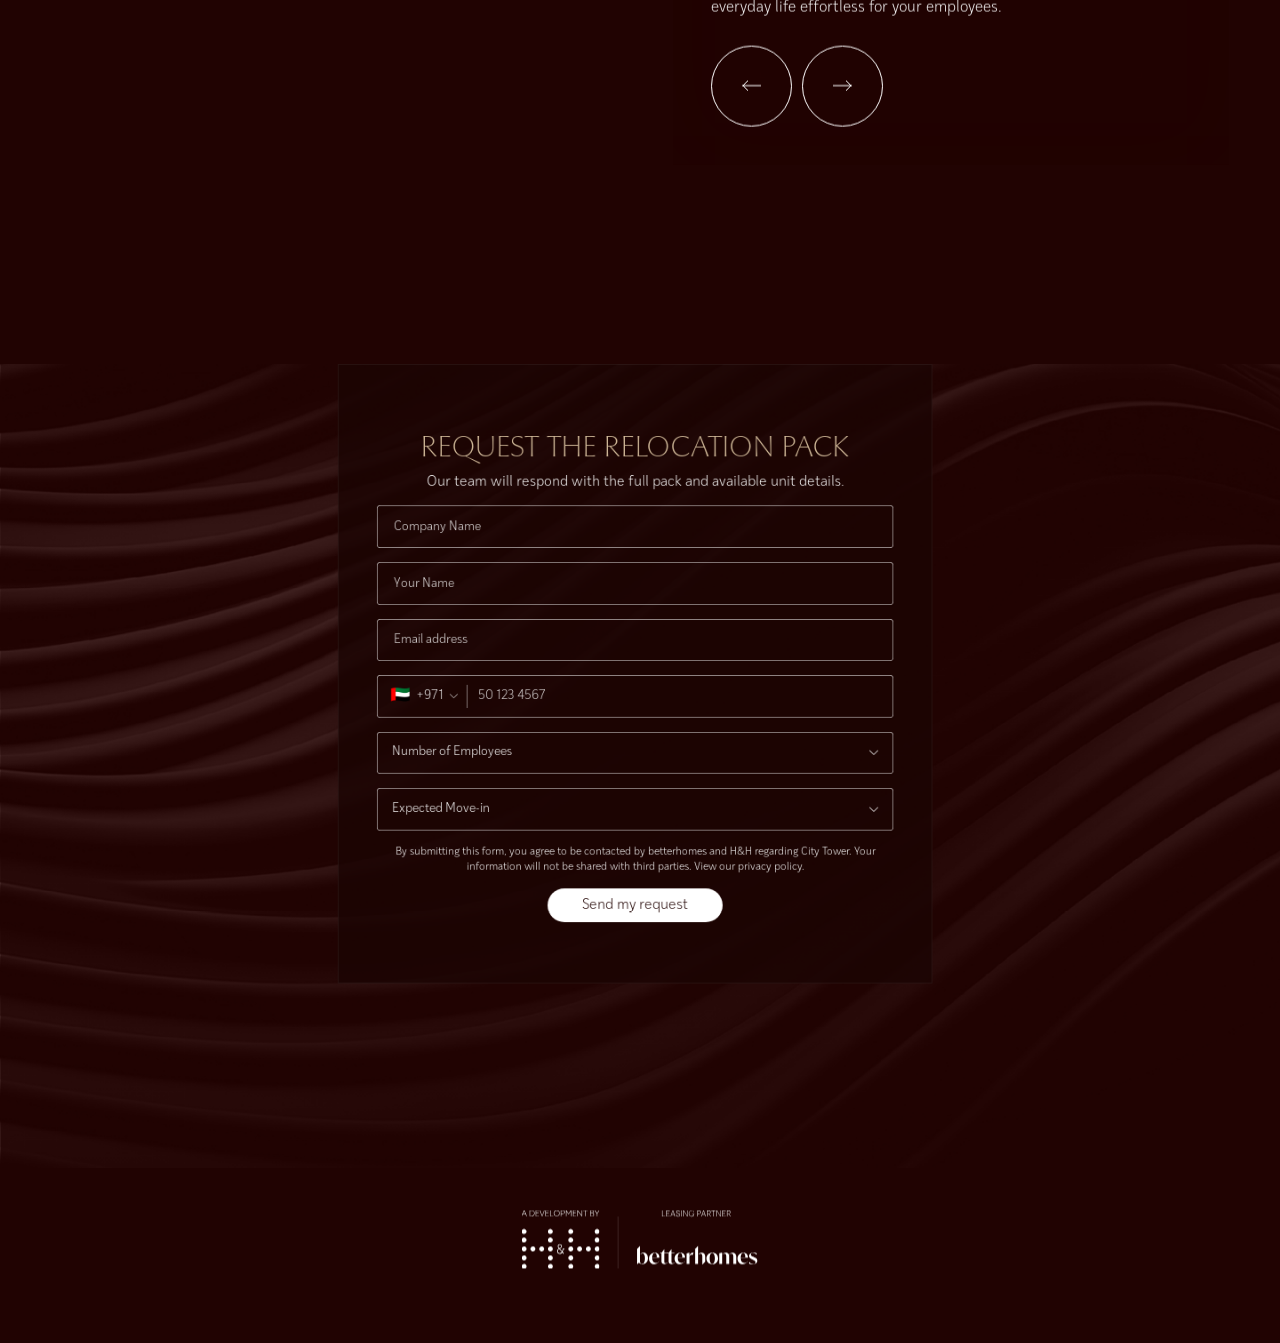
==== commit 7e7084c1: "Add Company Name field to the desktop lead form The desktop 'Request the relocation pack' form only " ====
--- a/index.html
+++ b/index.html
@@ -252,7 +252,7 @@
   .s9-right { position: absolute; left: 732px; top: 241px; width: 416px; display: flex; flex-direction: column; gap: 13px; }
   .s9-right p { margin: 0; font-family: var(--font-sans); font-weight: 300; font-size: 16px; line-height: 1.45; color: #ffffff; }
   .s9-cube { position: absolute; left: 992px; top: 720px; width: 221px; height: 210px; background: url(assets/deco-cube.png) center / contain no-repeat; }
-  .s9-form { position: absolute; left: 386px; top: 202px; width: 669px; height: 697px; box-sizing: border-box; background: rgba(28,4,3,0.82); box-shadow: inset 0 0 0 1px rgba(255,255,255,0.06); display: flex; flex-direction: column; gap: 23px; padding: 55px; justify-content: center; align-items: center; z-index: 5; }
+  .s9-form { position: absolute; left: 386px; top: 202px; width: 669px; height: 697px; box-sizing: border-box; background: rgba(28,4,3,0.82); box-shadow: inset 0 0 0 1px rgba(255,255,255,0.06); display: flex; flex-direction: column; gap: 16px; padding: 44px; justify-content: center; align-items: center; z-index: 5; }
   .s9-form-head { display: flex; flex-direction: column; gap: 11px; align-items: center; align-self: stretch; }
   .s9-form-title { font-family: 'PP Museum', var(--font-display); font-weight: 100; font-size: 32px; text-align: center; color: #D4BD9C; margin: 0; }
   .s9-form-sub { font-family: var(--font-sans); font-weight: 300; font-size: 16px; text-align: center; line-height: 1.3; color: #ffffff; margin: 0; align-self: stretch; }
@@ -415,7 +415,7 @@
   @media (max-width: 767px) { .m-s5-wrap { display: block; } }
 </style>
 </helmet>
-<div class="cth-wrap" data-screen-label="City Tower hero">
+<div class="cth-wrap" id="home" data-screen-label="City Tower hero">
   <div class="cth-frame">
     <div class="bg" style="position: absolute; left: -28px; top: -18px; width: 1528px; height: 915px; background: url(&quot;./background-mremeg4z.png&quot;) center / 102.083% 180.03% no-repeat"><div class="cloud-3" style="position: absolute; left: 162px; top: 268px; width: 609px; height: 331px; mix-blend-mode: hard-light; background: url(assets/cloud1b.png) center/cover no-repeat"></div></div>
     <div class="burj" style="position: absolute; left: 1041px; top: 60px; width: 204px; height: 511px; background: url(assets/burj.png) 41.35% 0% / 1003.922% 225.468% no-repeat;"></div>
@@ -731,7 +731,7 @@
   </div>
 </div>
 
-<div class="s2-scroll" data-screen-label="Urban living, reimagined">
+<div class="s2-scroll" id="residences" data-screen-label="Urban living, reimagined">
   <div class="s2-wrap">
   <div class="s2-frame">
 
@@ -844,7 +844,8 @@
       <div class="s9-form-head">
         <p class="s9-form-title" style="text-transform: uppercase; width: 549px; height: 43px">Request the relocation pack</p>
         <p class="s9-form-sub">Our team will respond with the full pack and available unit details.</p>
-      </div><div class="s9-input"><input type="text" placeholder="Your Name"></div>
+      </div><div class="s9-input"><input type="text" placeholder="Company Name"></div>
+      <div class="s9-input"><input type="text" placeholder="Your Name"></div>
       <div class="s9-input"><input type="email" placeholder="Email address"></div>
       <div class="s9-input"><input type="tel" placeholder="Phone number"></div>
       <div class="s9-input">
@@ -1812,7 +1813,7 @@
     var sels = root.querySelectorAll('select');
     var mobile = root.classList.contains('m-s5-card');
     var data = { source: 'City Tower — Request the relocation pack', page_url: location.href, submitted_at: new Date().toISOString() };
-    if (mobile) { data.company = val(texts[0]); data.name = val(texts[1]); } else { data.name = val(texts[0]); }
+    data.company = val(texts[0]); data.name = val(texts[1]);
     data.email = val(email);
     data.phone = (tel && val(tel)) ? ('+' + (tel.getAttribute('data-dial') || '971') + ' ' + val(tel)) : '';
     data.employees = val(sels[0]);
@@ -1868,6 +1869,63 @@
     var form = e.target.closest && e.target.closest('.s9-form');
     if (form && e.target.tagName === 'INPUT') { e.preventDefault(); handle(form, form.querySelector('.s9-form-submit')); }
   }, true);
+
+  /* ---- Deep-link section navigation (e.g. /#offers). Resolves each name to the
+     version currently on screen (desktop or mobile), so it works on both. ---- */
+  var ANCHORS = {
+    'home':          ['.cth-wrap', '.m-hero-wrap'],
+    'top':           ['.cth-wrap', '.m-hero-wrap'],
+    'offers':        ['#offers', '.m-s10-wrap'],
+    'what-we-offer': ['#offers', '.m-s10-wrap'],
+    'residences':    ['#residences', '.m-s3-wrap'],
+    'living':        ['#residences', '.m-s3-wrap'],
+    'about':         ['#about-project'],
+    'about-project': ['#about-project'],
+    'project':       ['#about-project'],
+    'amenities':     ['#amenities', '.m-s4-wrap'],
+    'services':      ['#amenities', '.m-s4-wrap'],
+    'contact':       ['#contact', '.m-s5-wrap'],
+    'request':       ['#contact', '.m-s5-wrap'],
+    'pack':          ['#contact', '.m-s5-wrap']
+  };
+  // A valid target must be laid out (offsetParent) AND have real height — some
+  // sections collapse to 0px on the other breakpoint and must not be jumped to.
+  function onScreen(el) { return !!(el && el.offsetParent !== null && el.getBoundingClientRect().height > 24); }
+  function resolveAnchor() {
+    var name = '';
+    try { name = decodeURIComponent((location.hash || '').replace(/^#/, '')).trim().toLowerCase(); } catch (e) { name = (location.hash || '').replace(/^#/, '').toLowerCase(); }
+    if (!name) return null;
+    var sels = ANCHORS[name];
+    if (!sels) { var byId = document.getElementById(name); return onScreen(byId) ? byId : null; }
+    // Each entry is [desktopSelector, mobileSelector]; prefer the one for the
+    // current viewport, then fall back to whichever is actually on screen.
+    var mobile = window.matchMedia('(max-width: 767px)').matches;
+    var order = mobile ? sels.slice().reverse() : sels;
+    var i, c;
+    for (i = 0; i < order.length; i++) { c = document.querySelector(order[i]); if (onScreen(c)) return c; }
+    return null;
+  }
+  function scrollToAnchor(smooth) {
+    var el = resolveAnchor();
+    if (!el) return;
+    var y = el.getBoundingClientRect().top + (window.pageYOffset || document.documentElement.scrollTop || 0);
+    if (y < 2) y = 0;
+    try { window.scrollTo({ top: y, behavior: smooth ? 'smooth' : 'auto' }); }
+    catch (e) { window.scrollTo(0, y); }
+  }
+  window.addEventListener('hashchange', function () { scrollToAnchor(true); });
+  // On first load the page keeps growing as images/fonts settle, which shifts
+  // sections down after a naive jump. Re-align at increasing intervals so the
+  // deep link lands accurately, and stop the moment the user scrolls themselves.
+  if (location.hash) {
+    var userMoved = false;
+    var mark = function () { userMoved = true; };
+    ['wheel', 'touchstart', 'keydown'].forEach(function (ev) { window.addEventListener(ev, mark, { passive: true }); });
+    var jump = function () { if (!userMoved) scrollToAnchor(false); };
+    var schedule = function () { [0, 80, 200, 400, 700, 1100, 1600, 2200, 3000].forEach(function (d) { setTimeout(jump, d); }); };
+    if (document.readyState === 'complete') schedule();
+    else window.addEventListener('load', schedule);
+  }
 })();
 </script>
 </body>
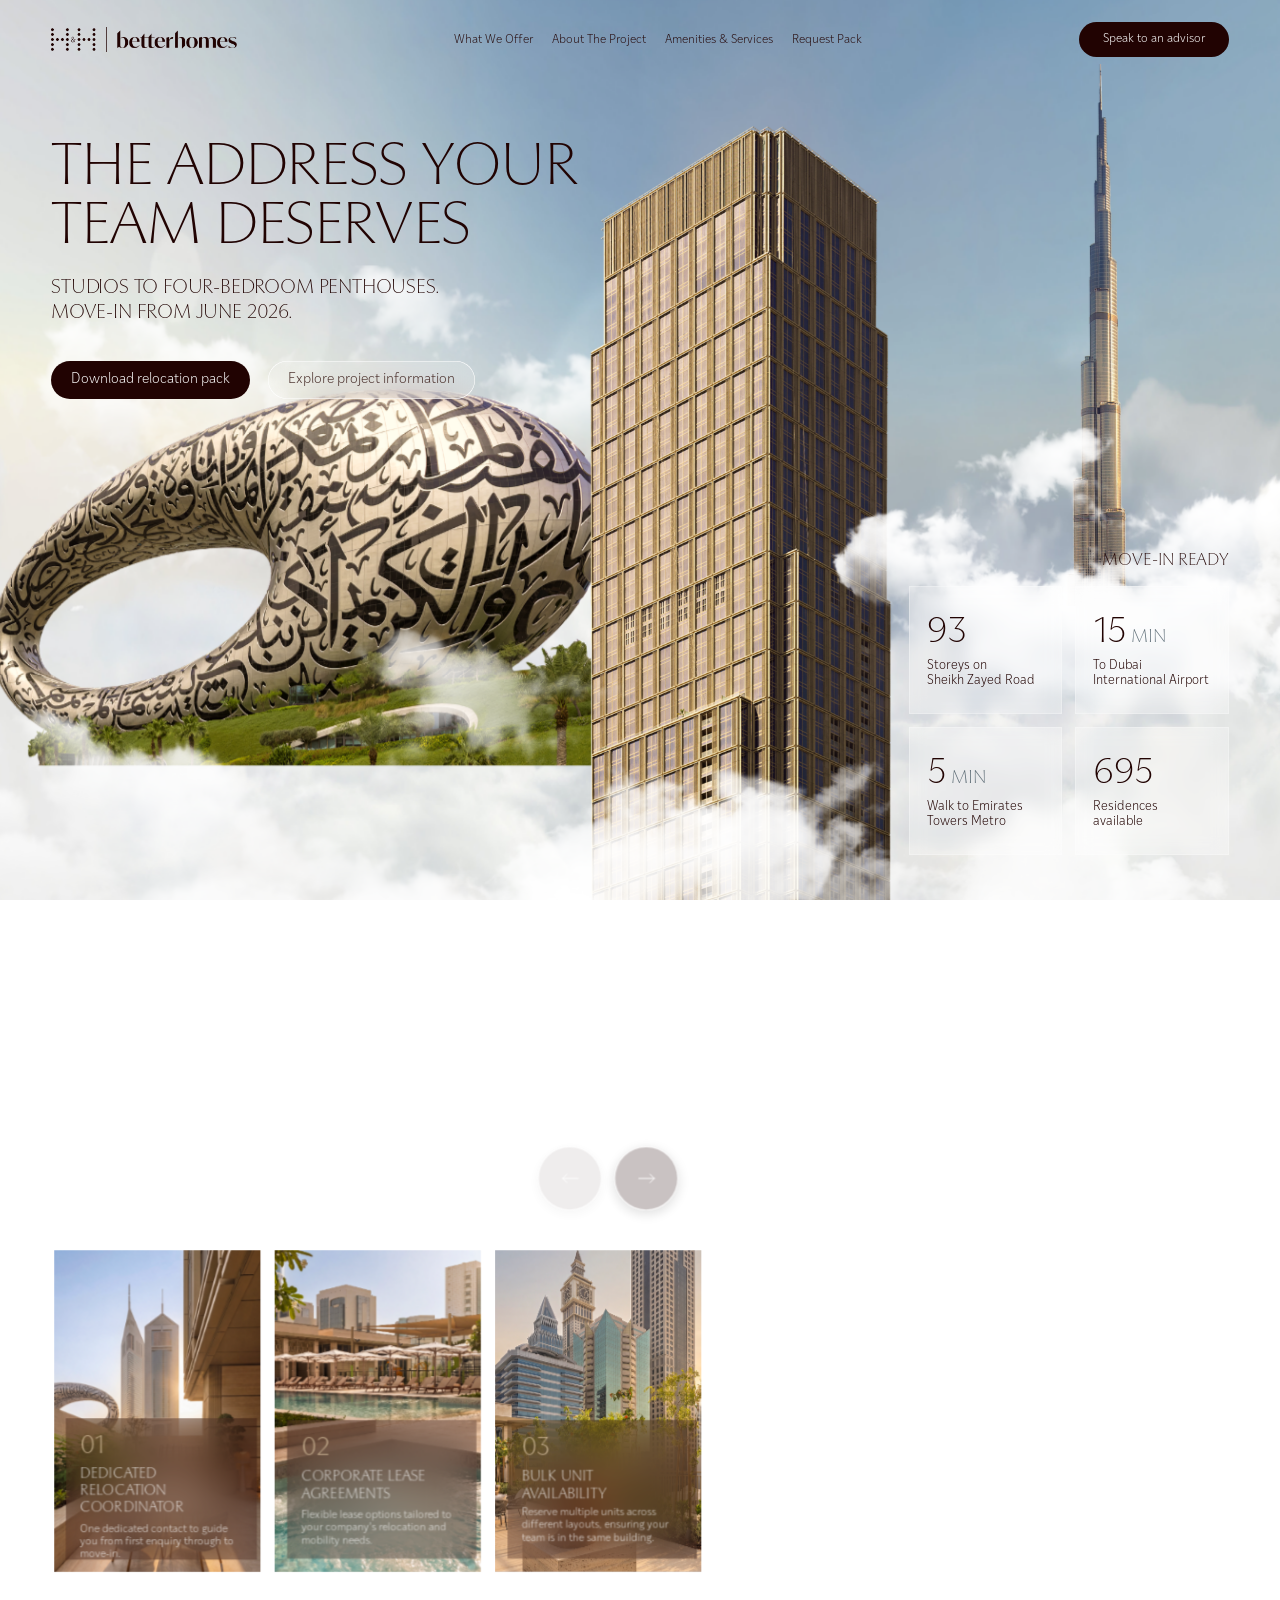
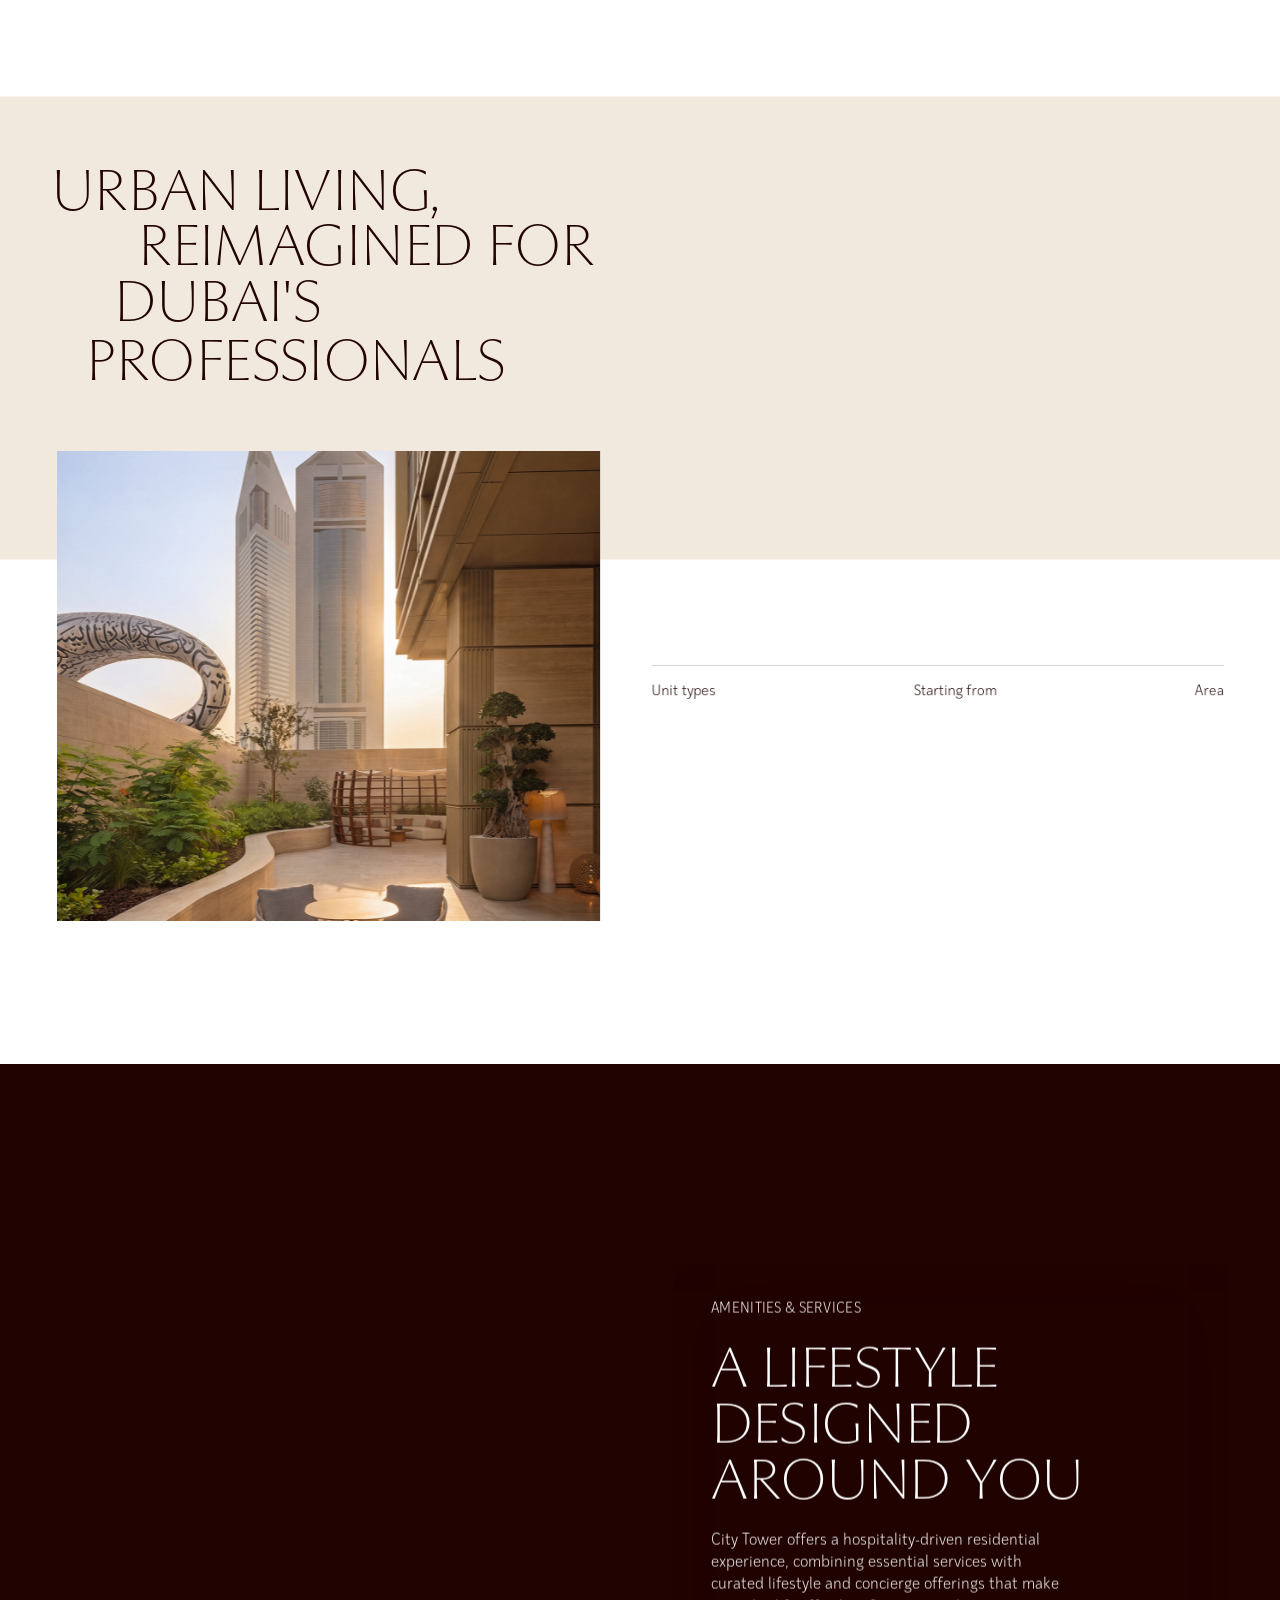
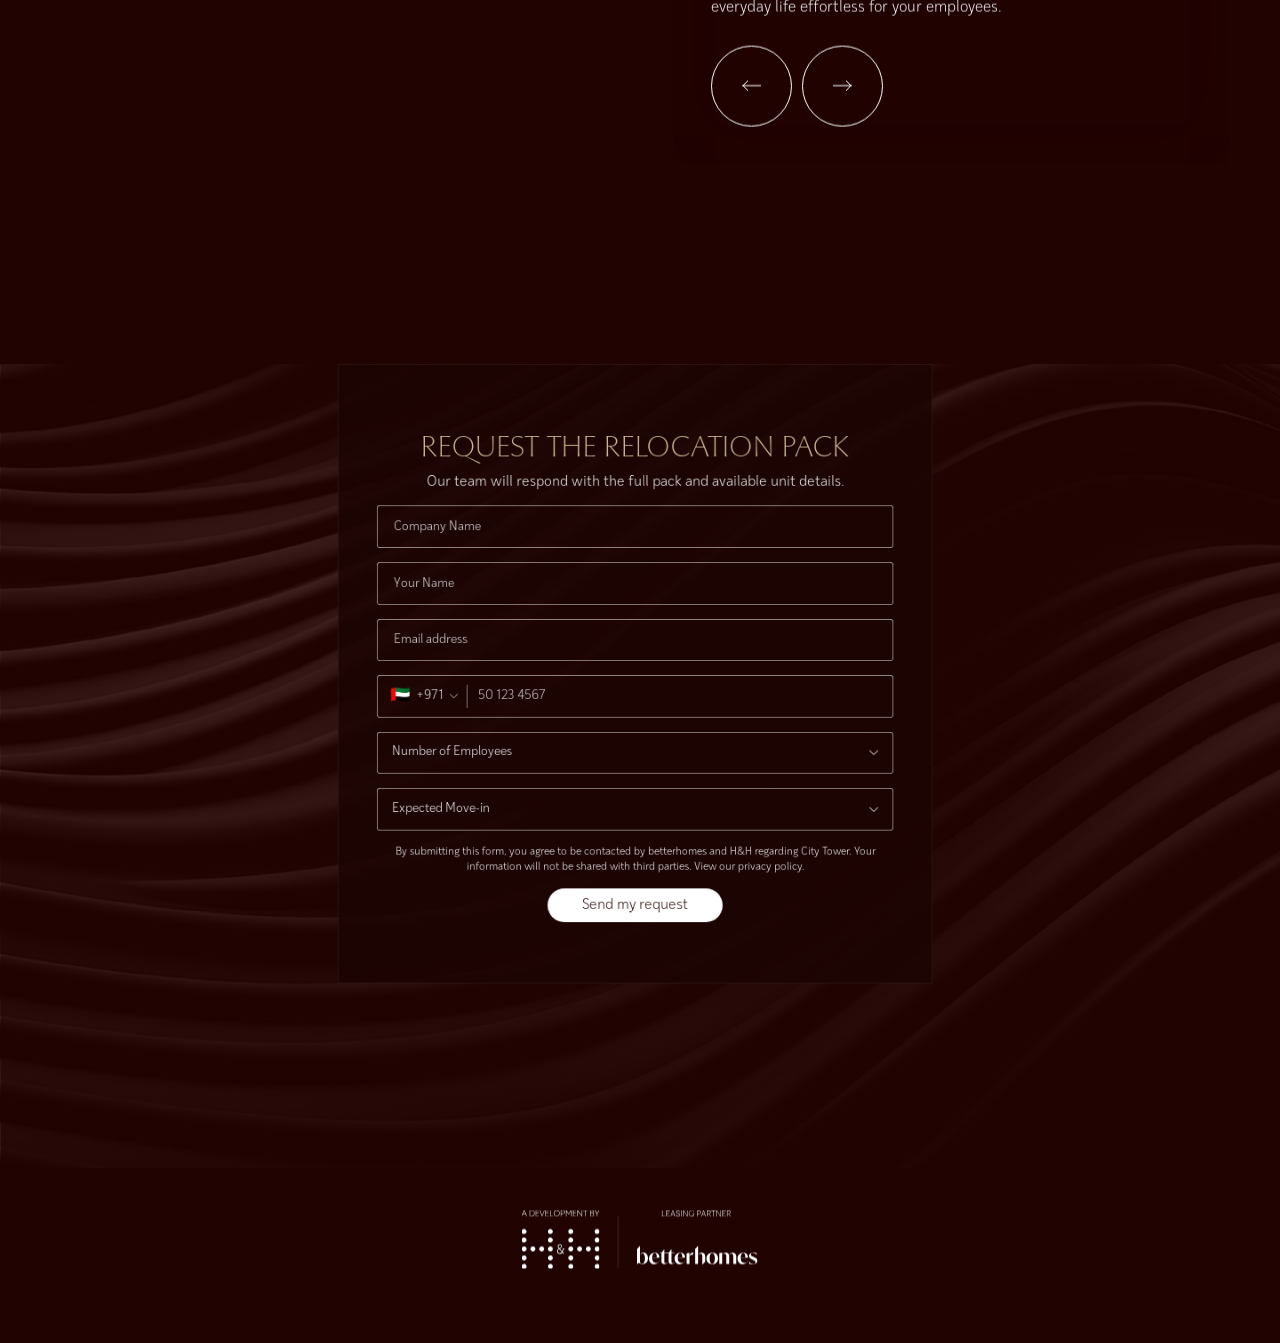
==== commit ba353696: "Update mobile Amenities slider text with each slide On mobile the Amenities & Services slider only s" ====
--- a/index.html
+++ b/index.html
@@ -1083,10 +1083,35 @@
     const mS4Slides = [...document.querySelectorAll('.m-s4-slide')];
     if (mS4Slides.length) {
       let mS4i = 0;
+      // Copy per slide, matching the desktop Amenities slider. Heading is 3 lines
+      // (mapped onto the 3 staggered spans); body is the paragraph beneath it.
+      const mS4Text = [
+        { lines: ['A lifestyle', 'designed', 'around you'], body: 'City Tower offers a hospitality-driven residential experience, combining essential services with curated lifestyle and concierge offerings that make everyday life effortless for your employees.' },
+        { lines: ['One dedicated', 'contact,', 'start to finish'], body: 'One dedicated contact to guide you from first enquiry through to move-in.' },
+        { lines: ['Tours on', 'your', 'schedule'], body: 'Exclusive tours and private presentations at a time that suits your schedule.' },
+        { lines: ['Living spaces', 'that', 'invite you in'], body: 'Bright, elevated living rooms designed for comfort and unwinding after a long day.' },
+        { lines: ['Room to', 'live and', 'entertain'], body: 'Generous open-plan living, framed by sweeping views of the city.' }
+      ];
+      const mS4Head = document.querySelector('.m-s4-h');
+      const mS4Body = document.querySelector('.m-s4-body');
+      const mS4Spans = mS4Head ? [...mS4Head.querySelectorAll('span')] : [];
+      let mS4tt = null;
+      const applyM4Text = i => {
+        const t = mS4Text[i];
+        if (!t) return;
+        [mS4Head, mS4Body].forEach(el => { if (el) { el.style.transition = 'opacity .25s ease, transform .25s ease'; el.style.opacity = '0'; el.style.transform = 'translateY(10px)'; } });
+        if (mS4tt) clearTimeout(mS4tt);
+        mS4tt = setTimeout(() => {
+          mS4Spans.forEach((sp, k) => { if (t.lines[k] != null) sp.textContent = t.lines[k]; });
+          if (mS4Body) mS4Body.textContent = t.body;
+          [mS4Head, mS4Body].forEach(el => { if (el) { el.style.opacity = ''; el.style.transform = ''; } });
+        }, 240);
+      };
       const goM4 = n => {
         mS4Slides[mS4i].classList.remove('active');
         mS4i = (n + mS4Slides.length) % mS4Slides.length;
         mS4Slides[mS4i].classList.add('active');
+        applyM4Text(mS4i);
       };
       const p = document.getElementById('m-s4-prev');
       const nx = document.getElementById('m-s4-next');
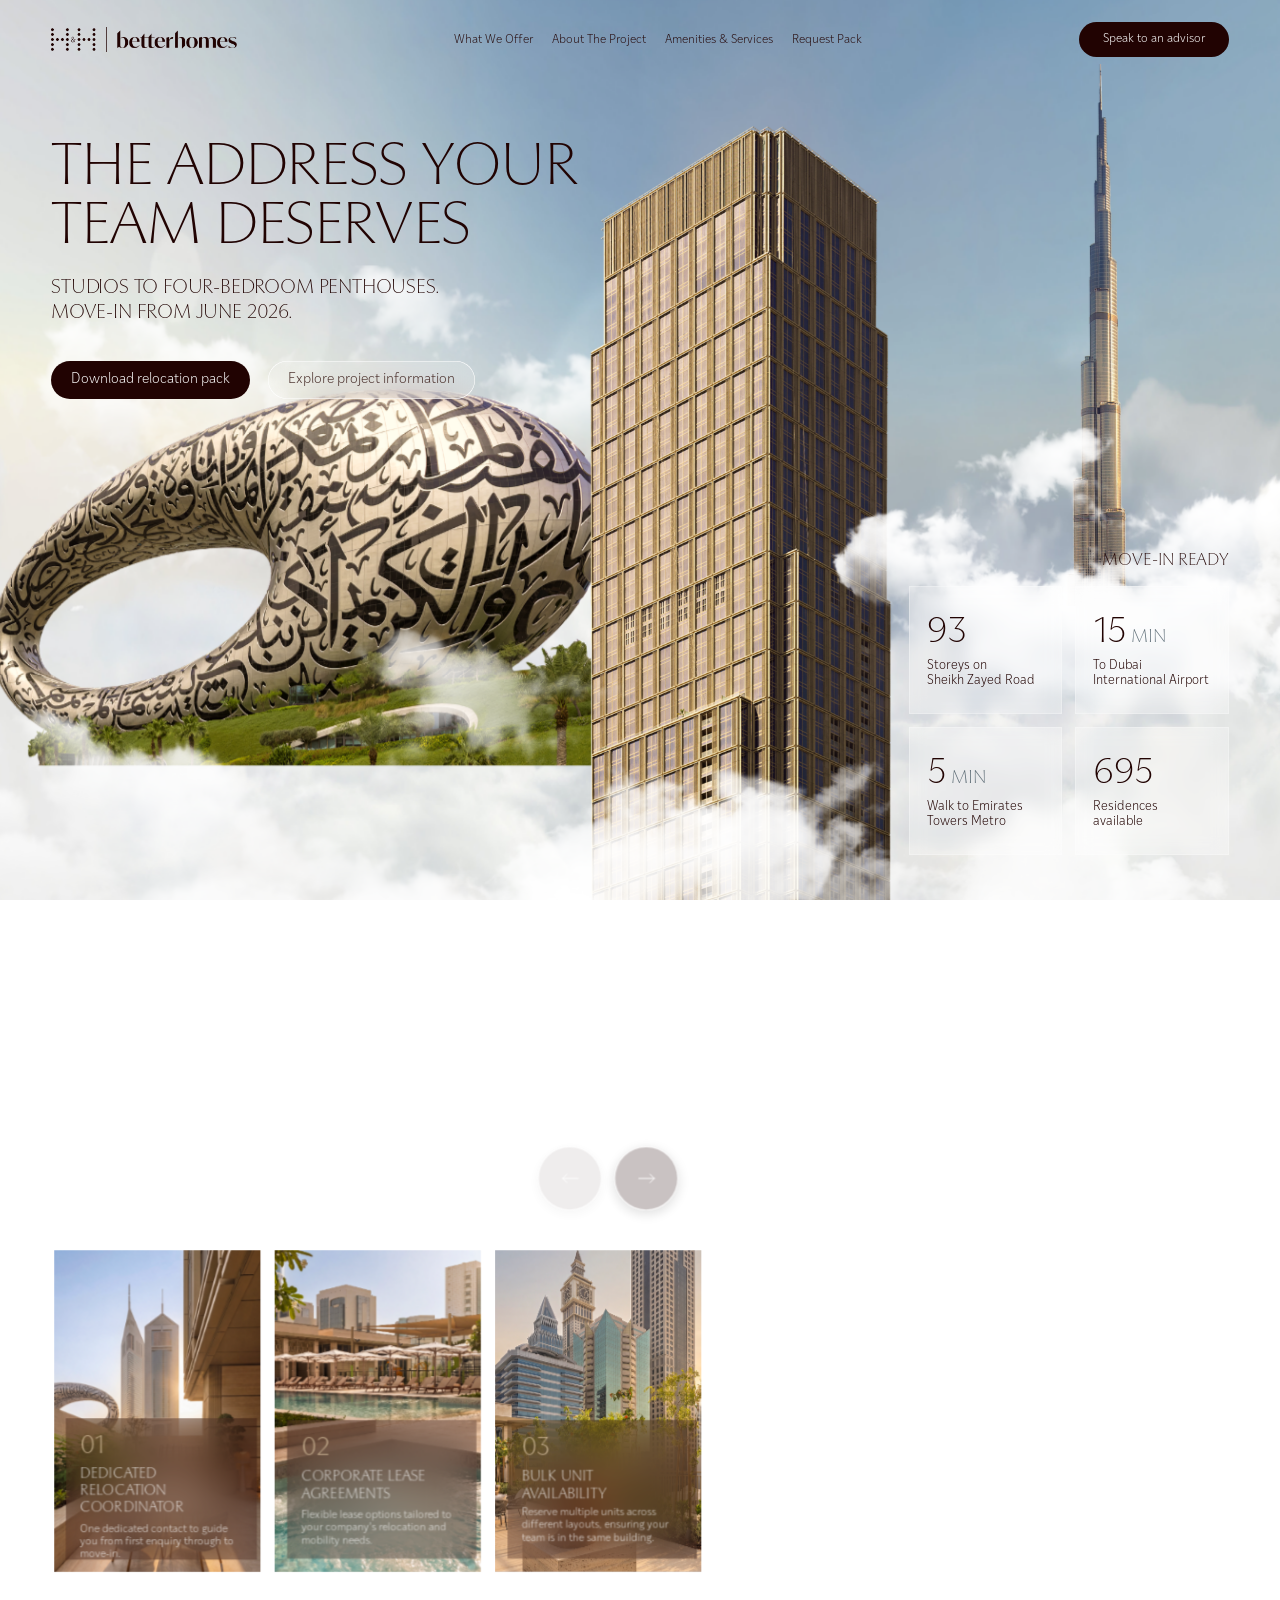
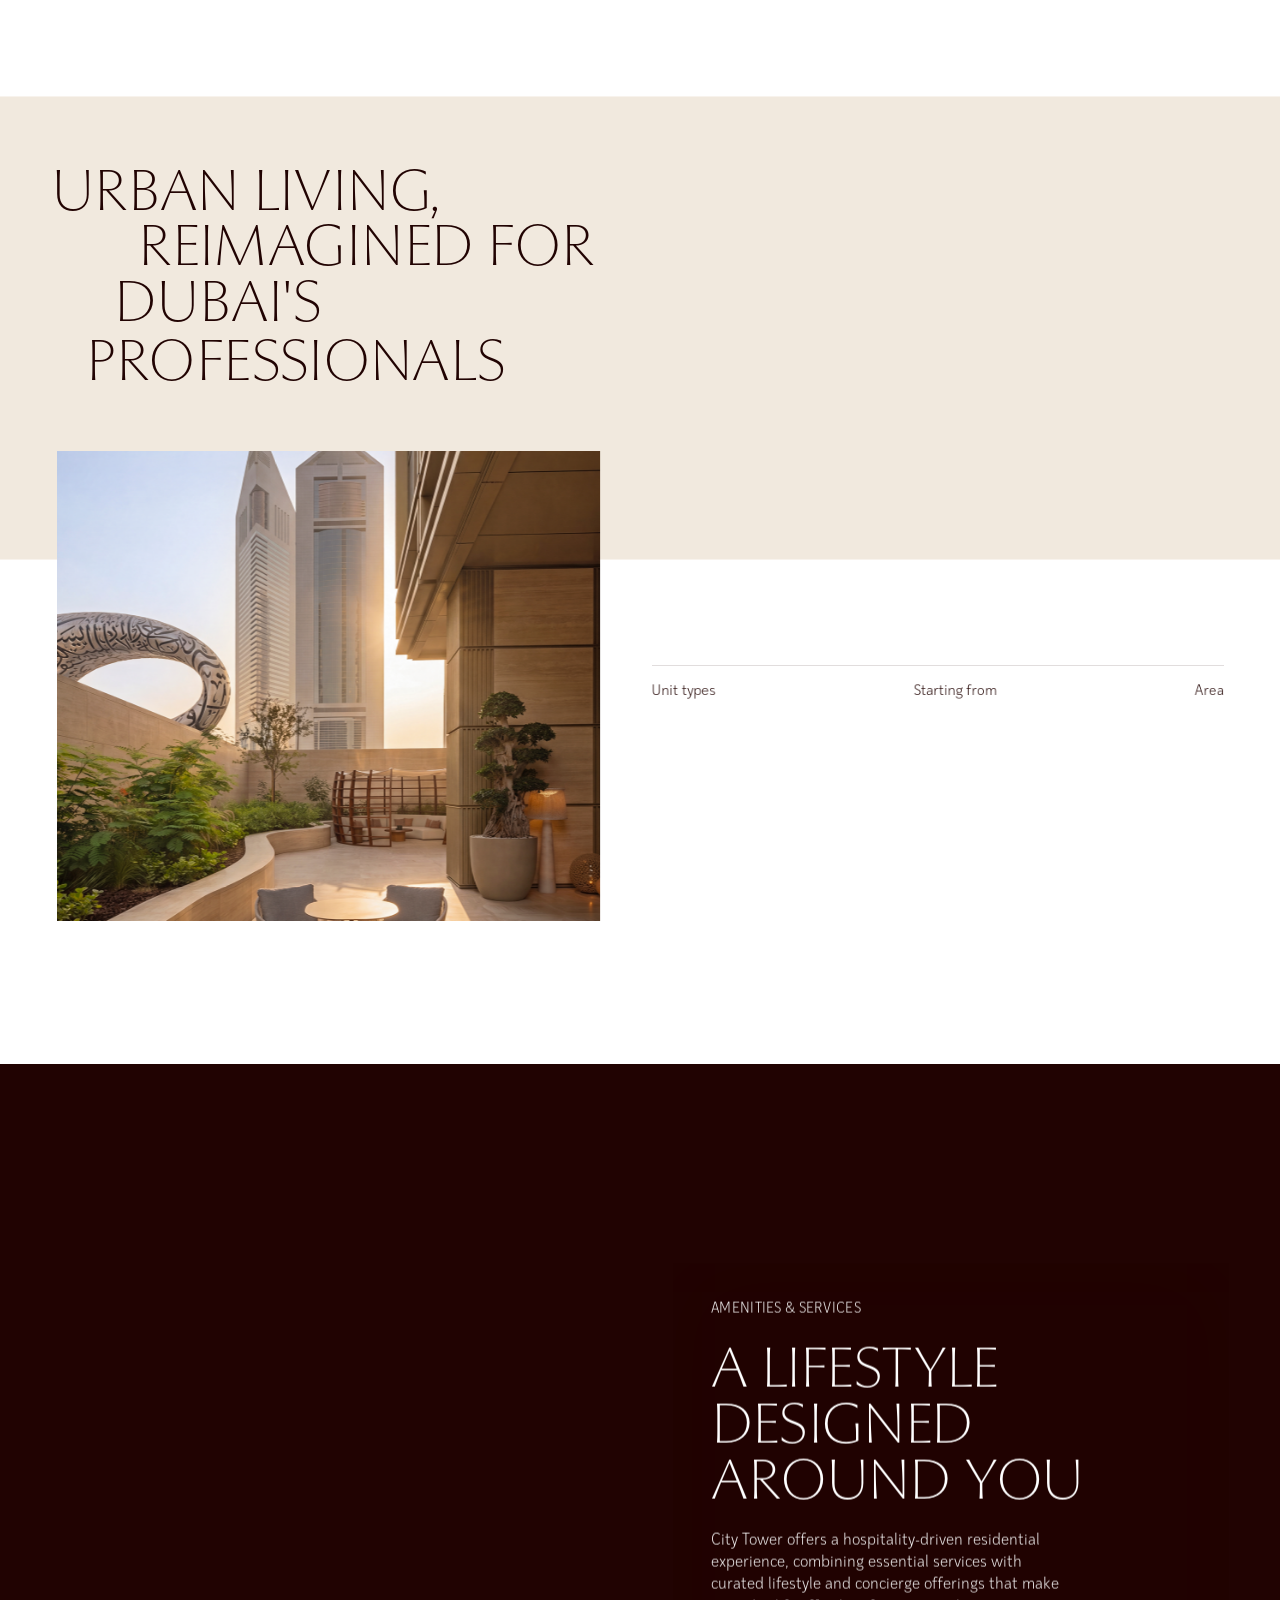
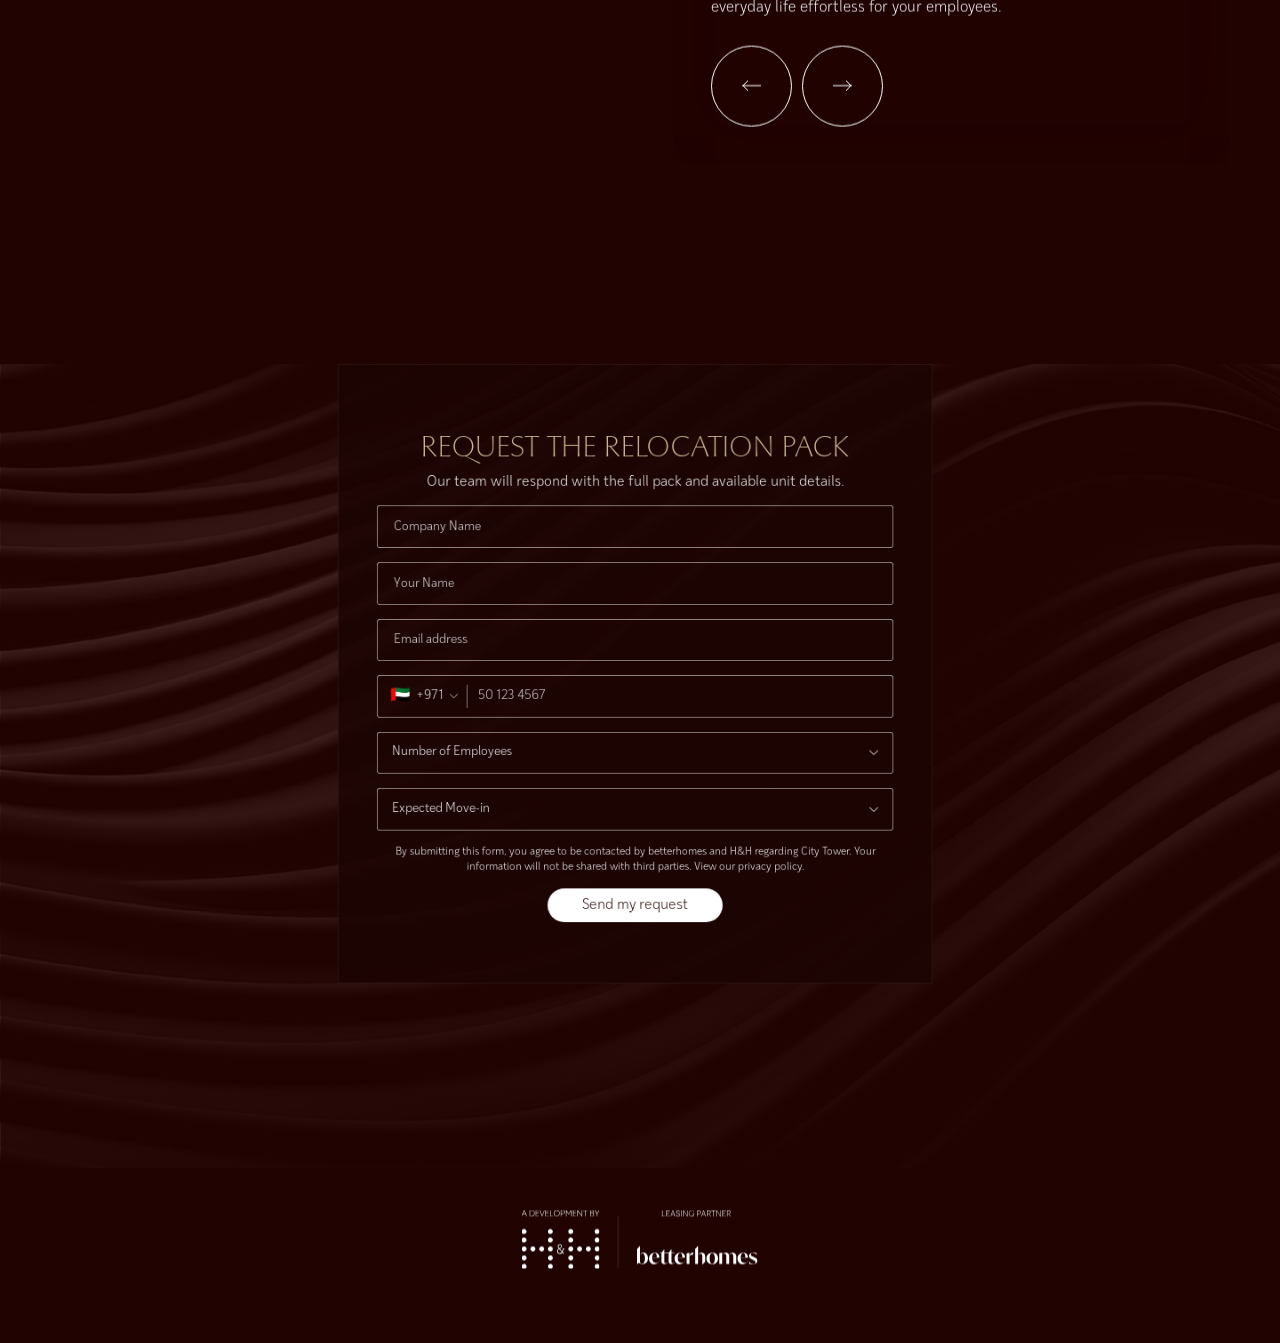
==== commit 887f5b16: "Give offer card 05 (Continued Support) its own image Cards 04 and 05 both referenced 04-mrlpuh26-d9e" ====
--- a/index.html
+++ b/index.html
@@ -541,7 +541,7 @@
           <p class="m-s10-card-desc">Exclusive tours and private presentations at a time that suits your schedule.</p>
         </div>
       </div>
-      <div class="m-s10-card" style="background-image: url('./04-mrlpuh26-d9eb.png'); border-radius: 0px">
+      <div class="m-s10-card" style="background-image: url('./05-continued-support.png'); border-radius: 0px">
         <div class="m-s10-card-panel">
           <p class="m-s10-card-num" style="font-size: 24px; font-weight: 600; font-family: PP Museum; color: #D4BD9C">05</p>
           <p class="m-s10-card-title" style="font-weight: 600; width: 93px; height: 39px">Continued support</p>
@@ -613,8 +613,8 @@
           <p class="s10-corp-title" style="font-family: PP Museum; font-weight: 500; font-size: 16px; width: 106px; height: 37px">PRIVATE VIEWINGS</p>
           <p class="s10-corp-desc" style="width: 181px; height: 51px; line-height: 1.2">Exclusive tours and private presentations at a time that suits your schedule.</p>
         </div>
-      </div><div class="s10-corp-card s6-fade" style="background: url(&quot;./04-mrlpuh26-d9eb.png&quot;) center / cover no-repeat">
-        
+      </div><div class="s10-corp-card s6-fade" style="background: url(&quot;./05-continued-support.png&quot;) center / cover no-repeat">
+
         <div class="s10-corp-panel" style="width: 213px; height: 156px; top: 191px; left: 14px; position: absolute">
           <p class="s10-corp-num">05</p>
           <p class="s10-corp-title" style="font-family: PP Museum; font-weight: 500; font-size: 16px; width: 106px; height: 37px">CONTINUED SUPPORT</p>
